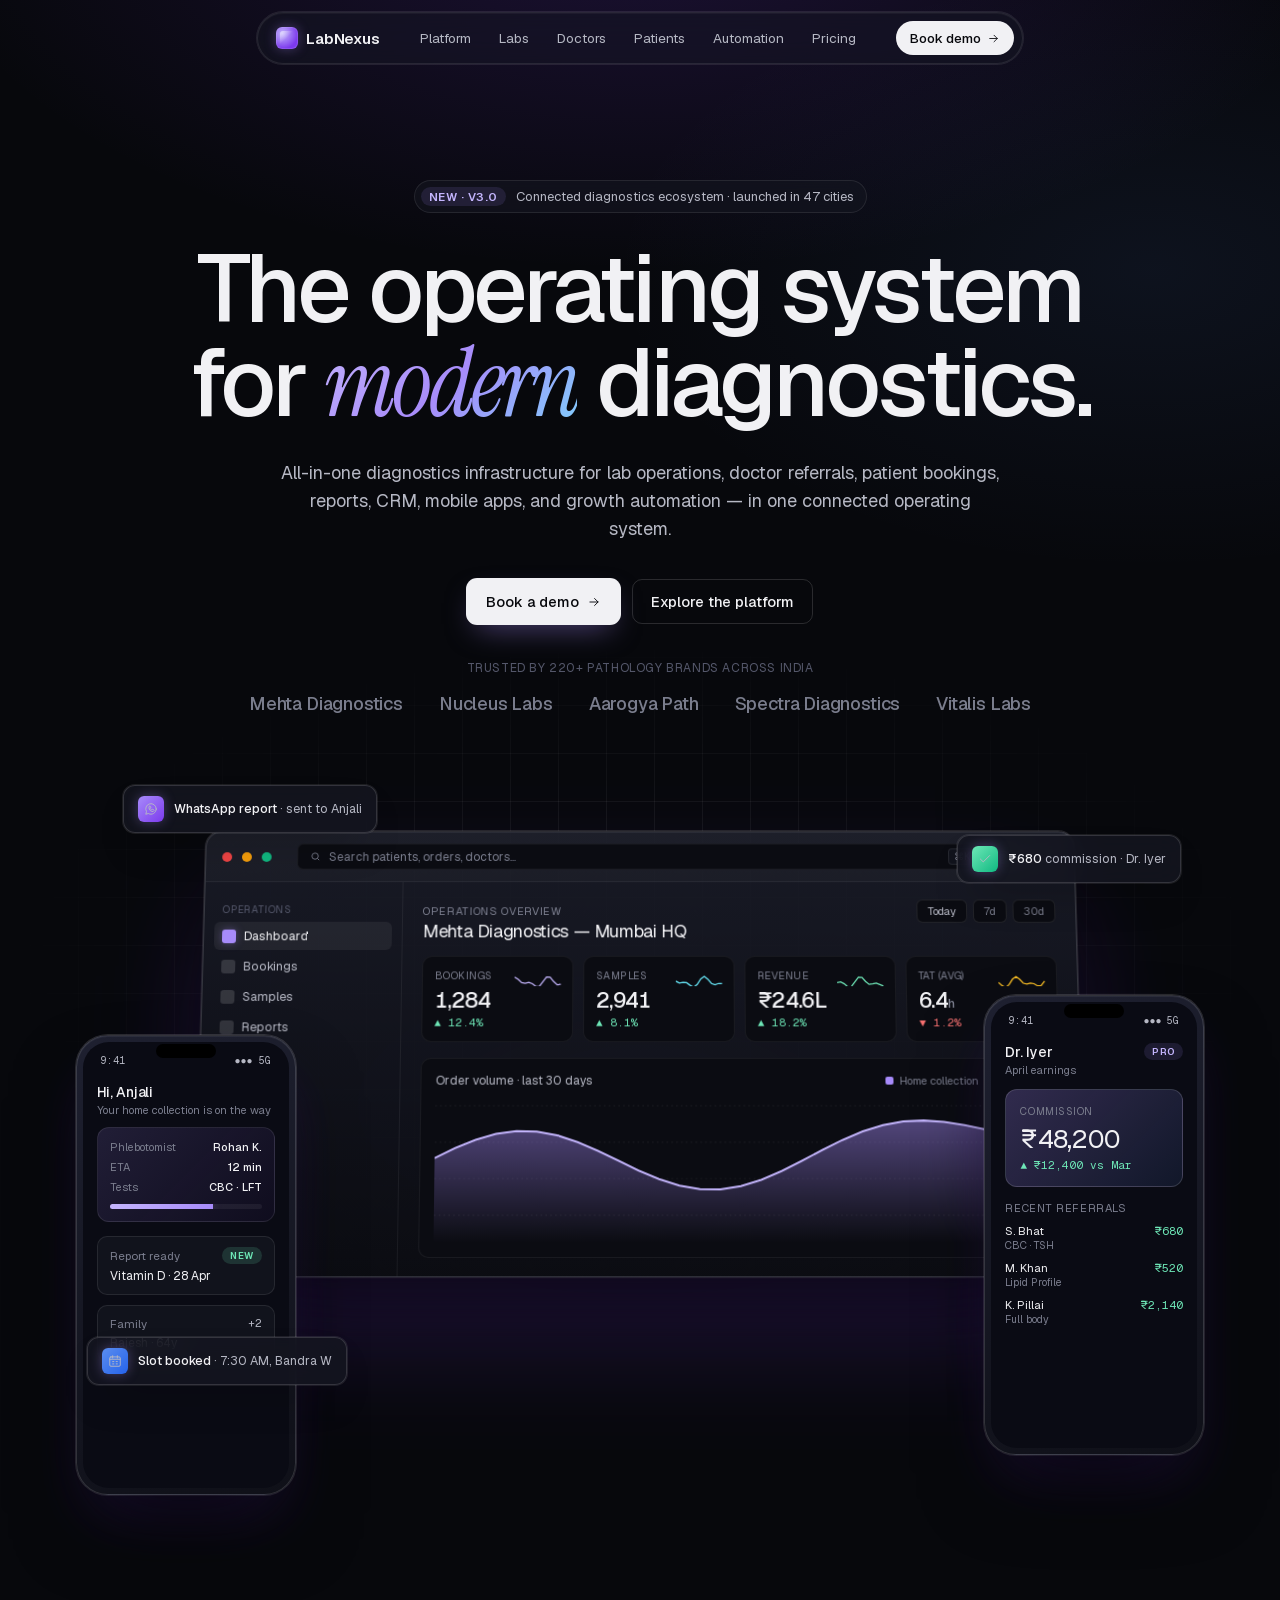
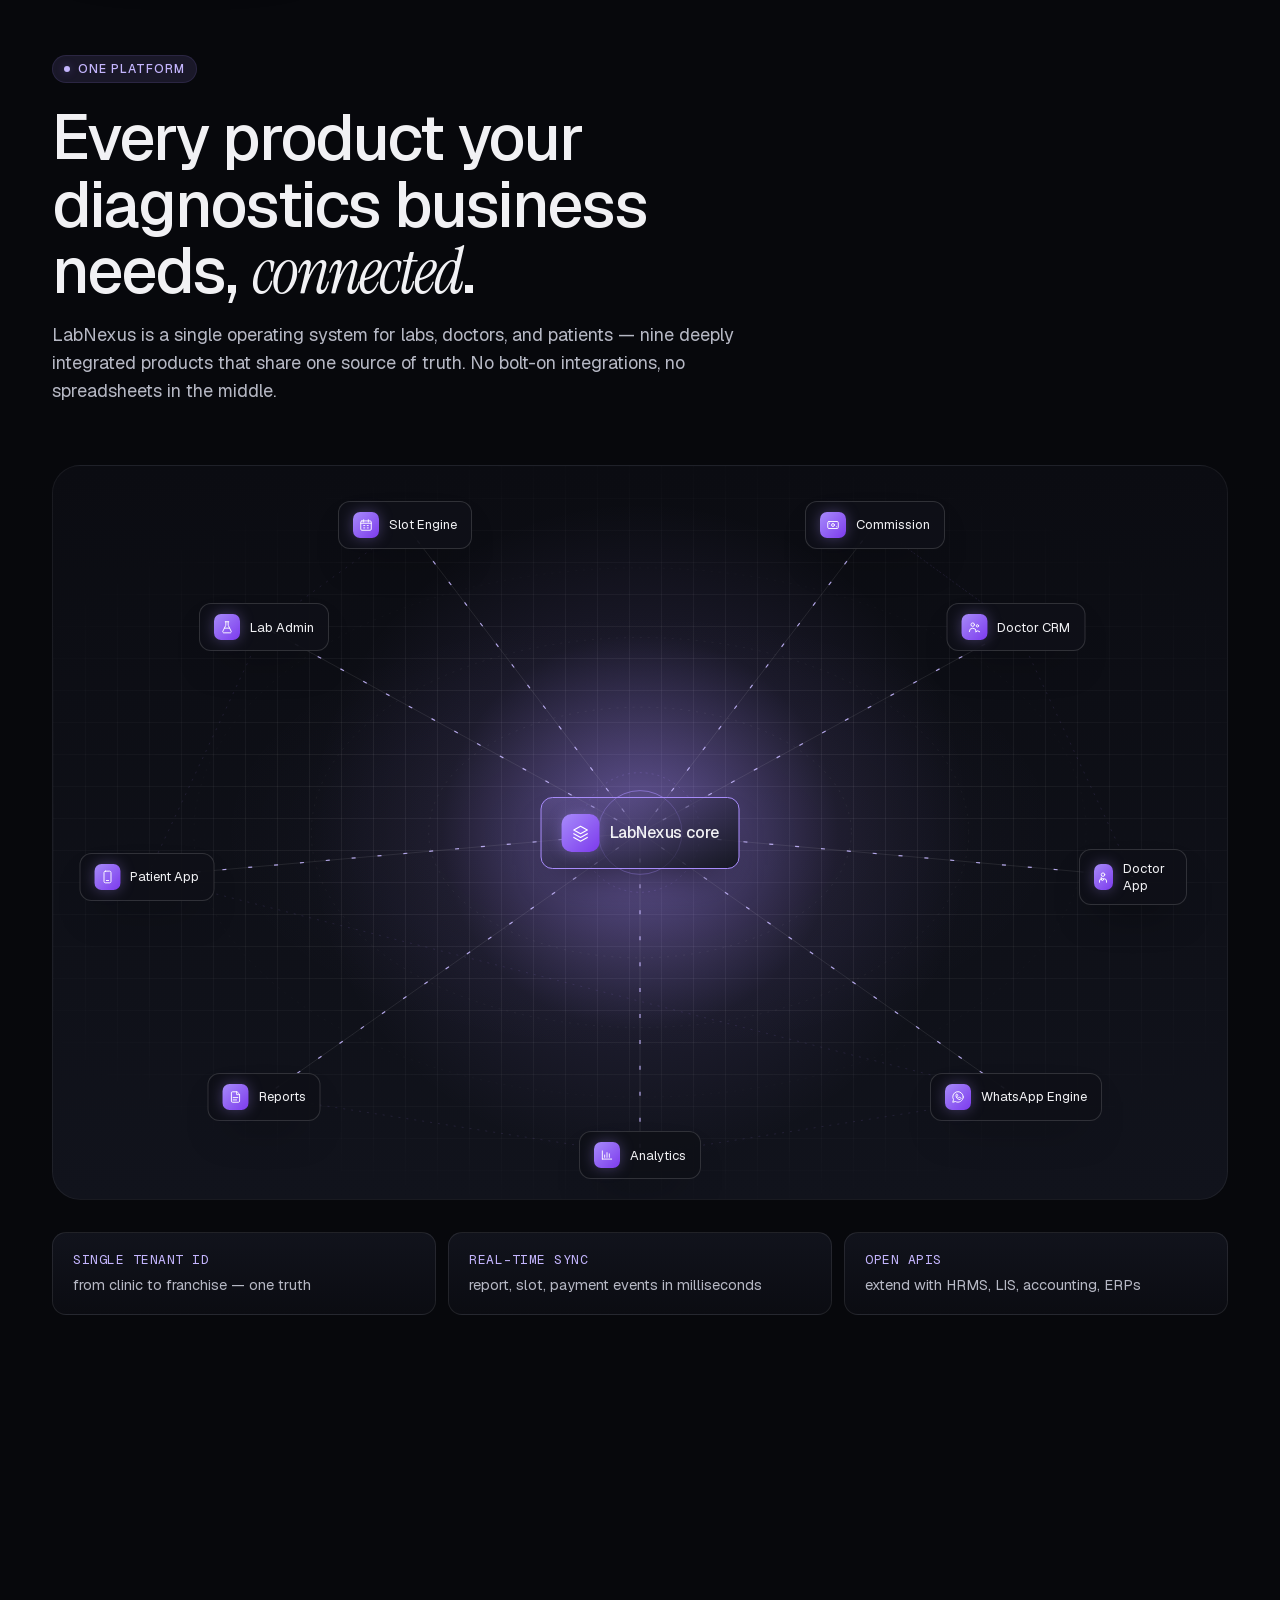
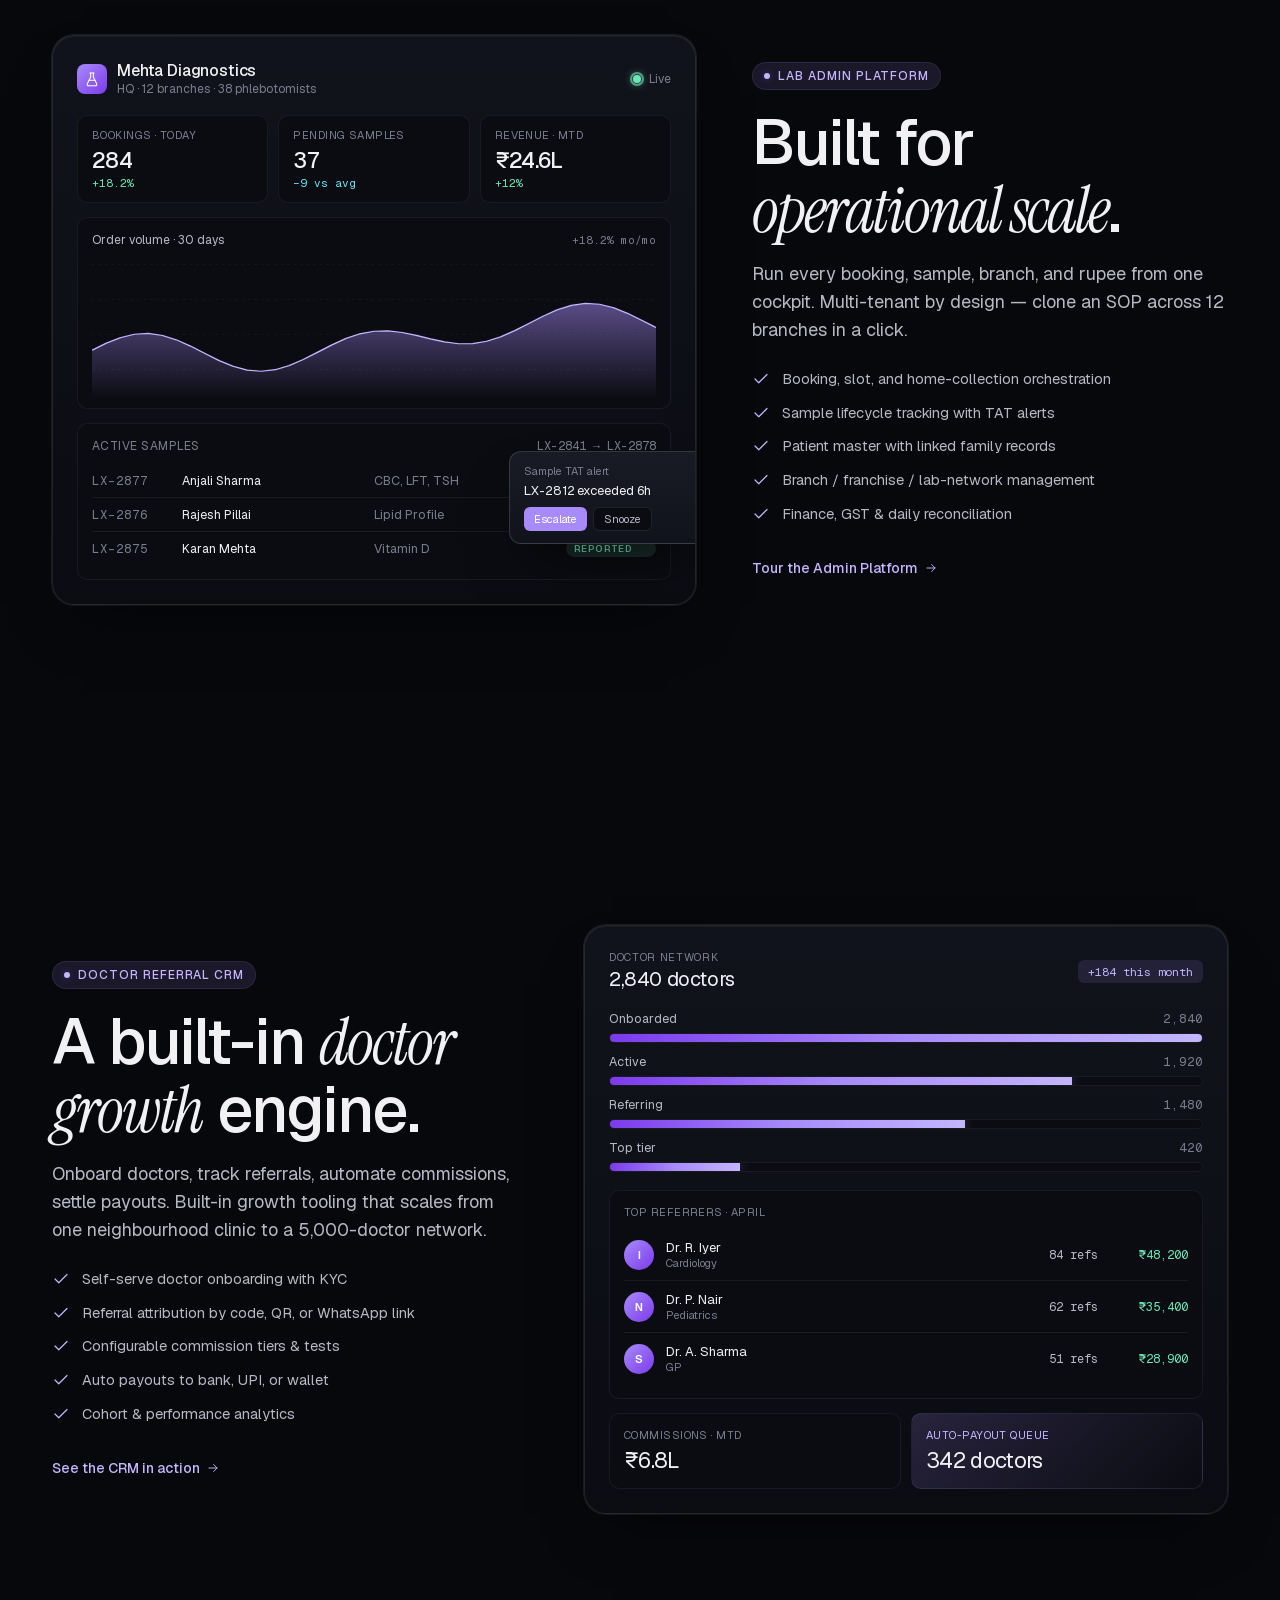
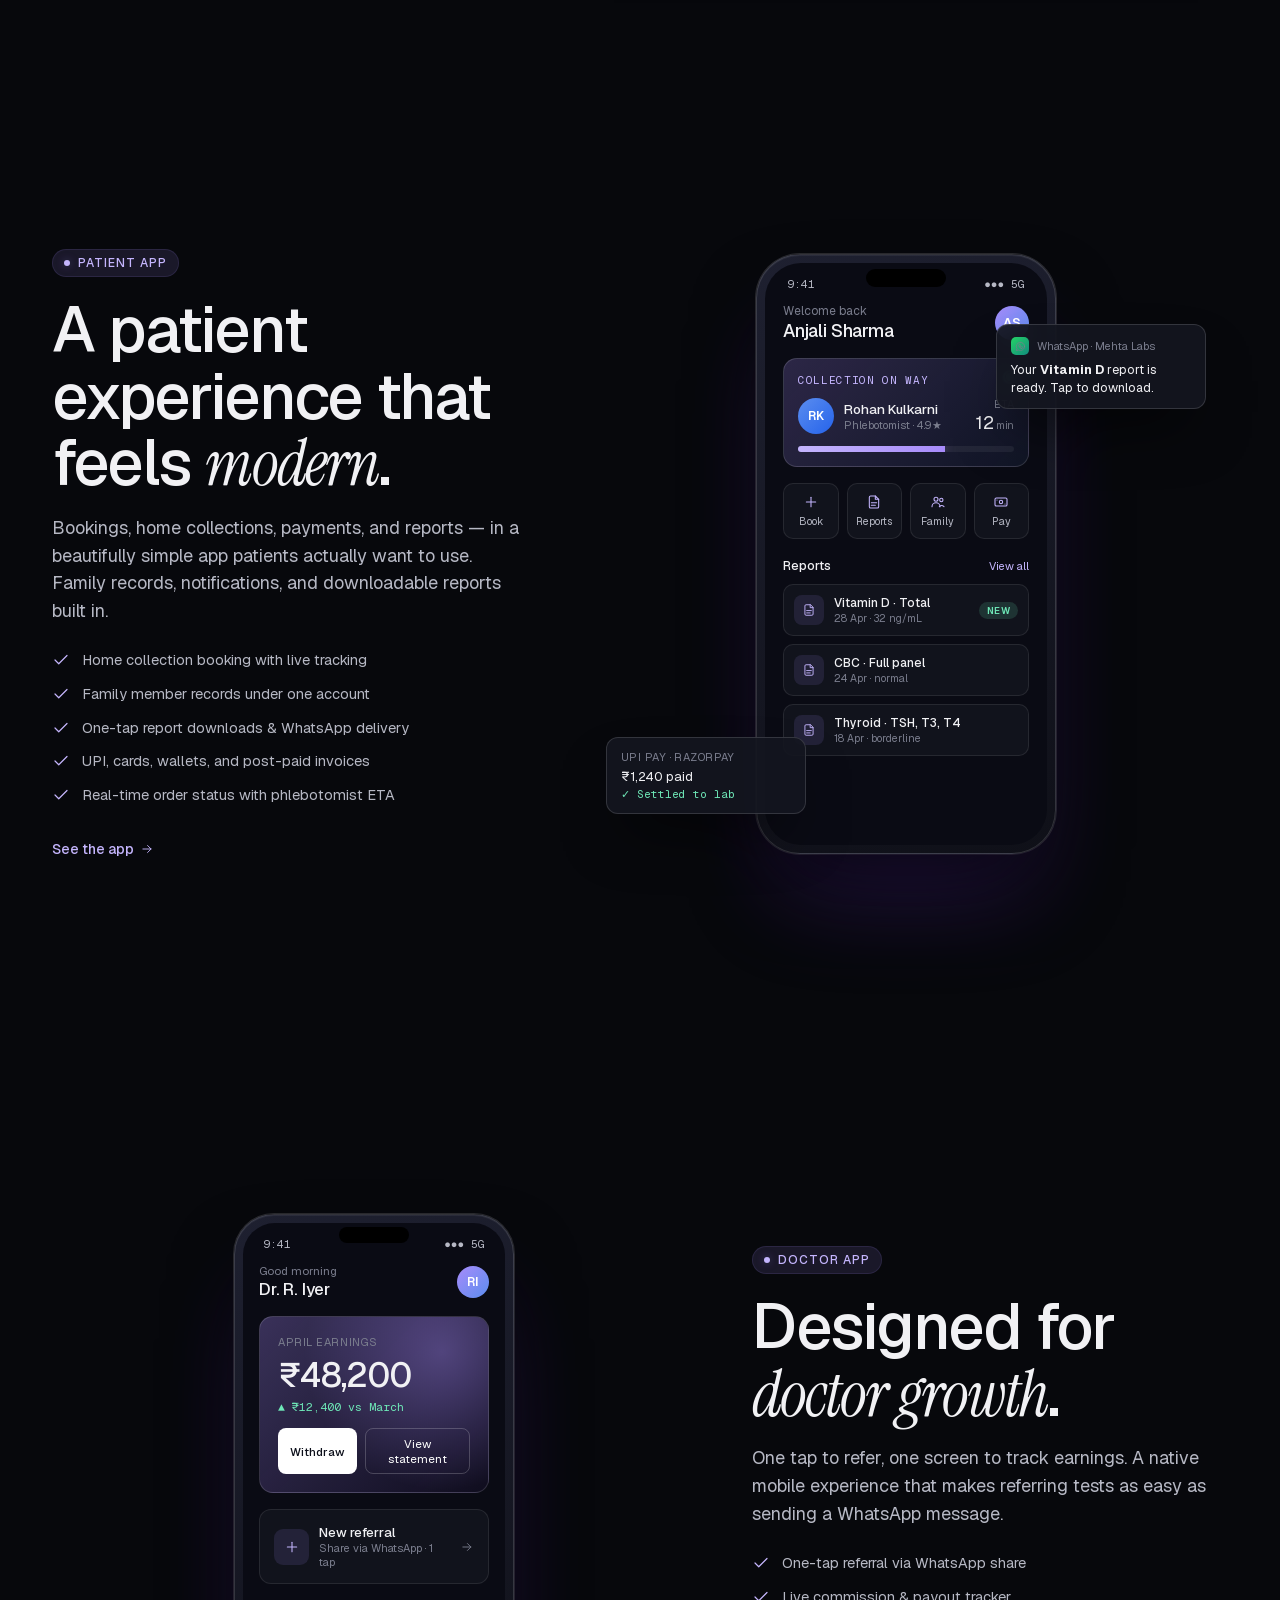
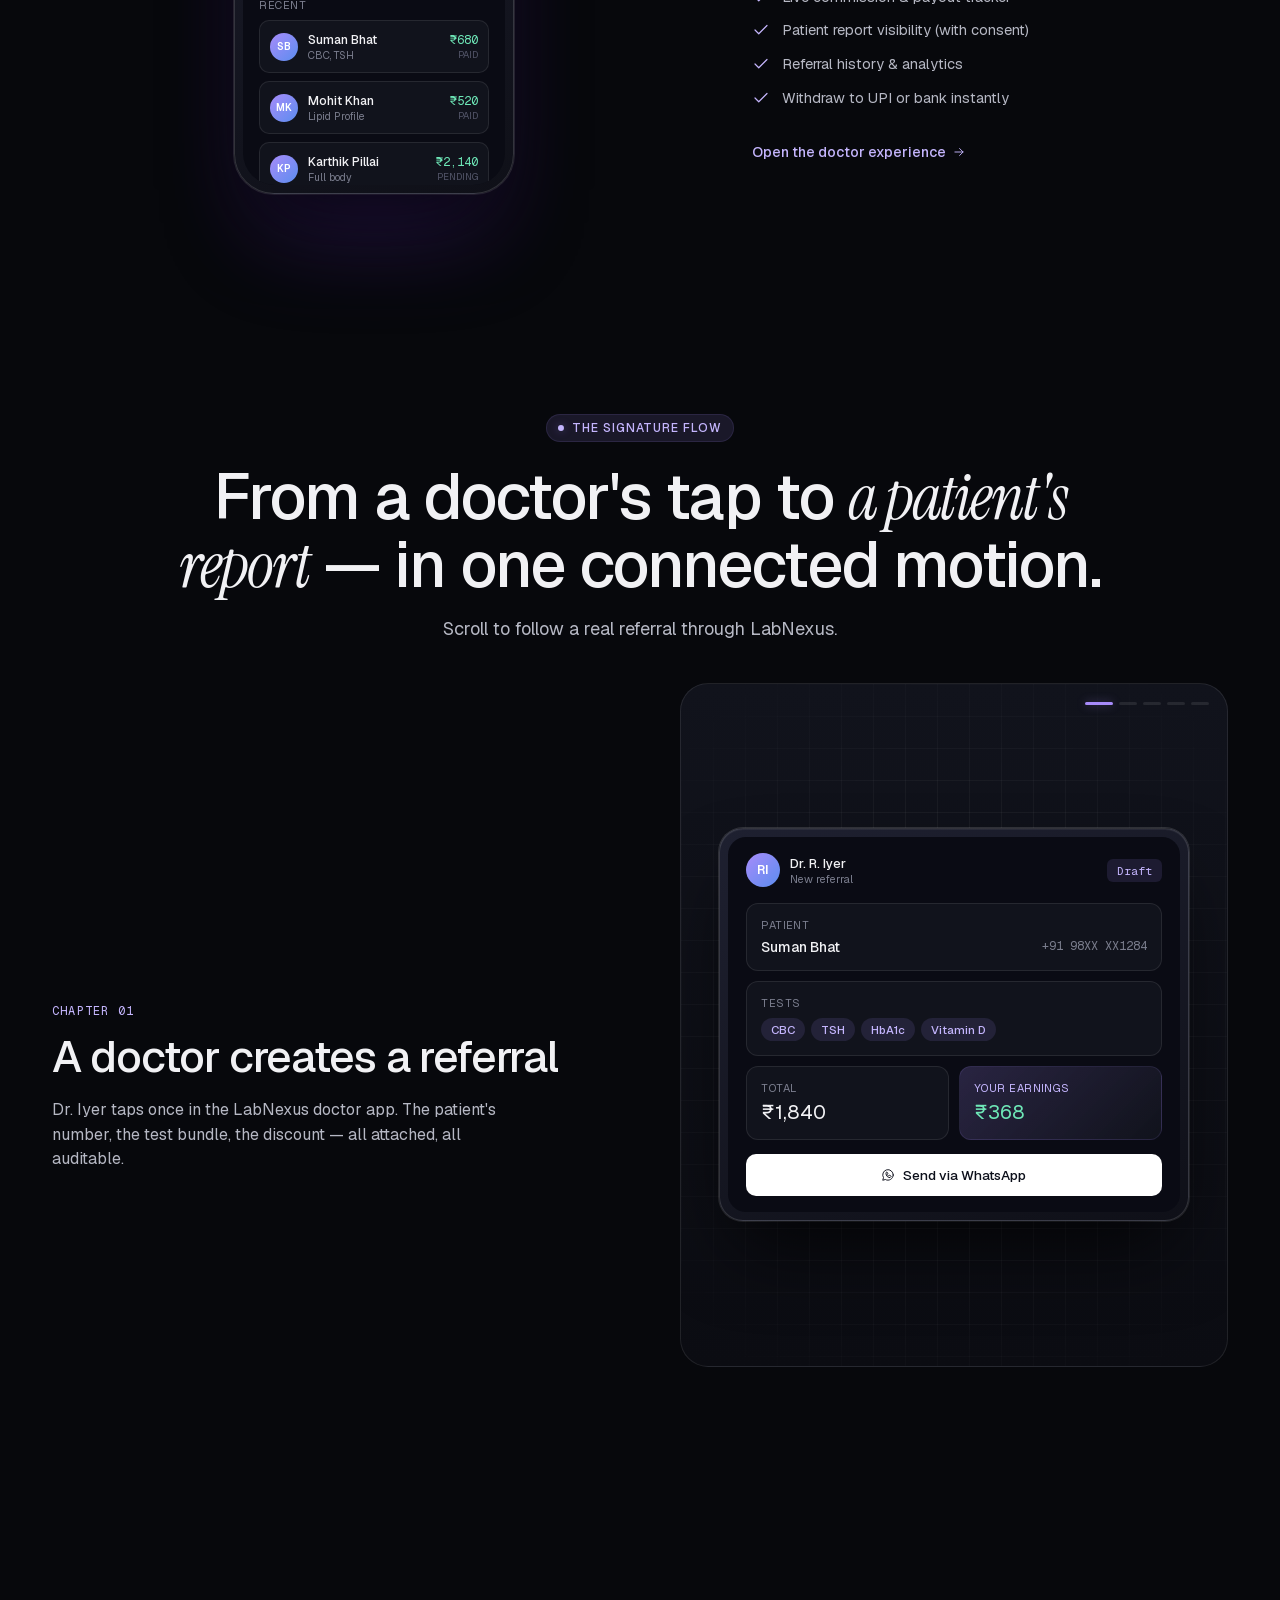
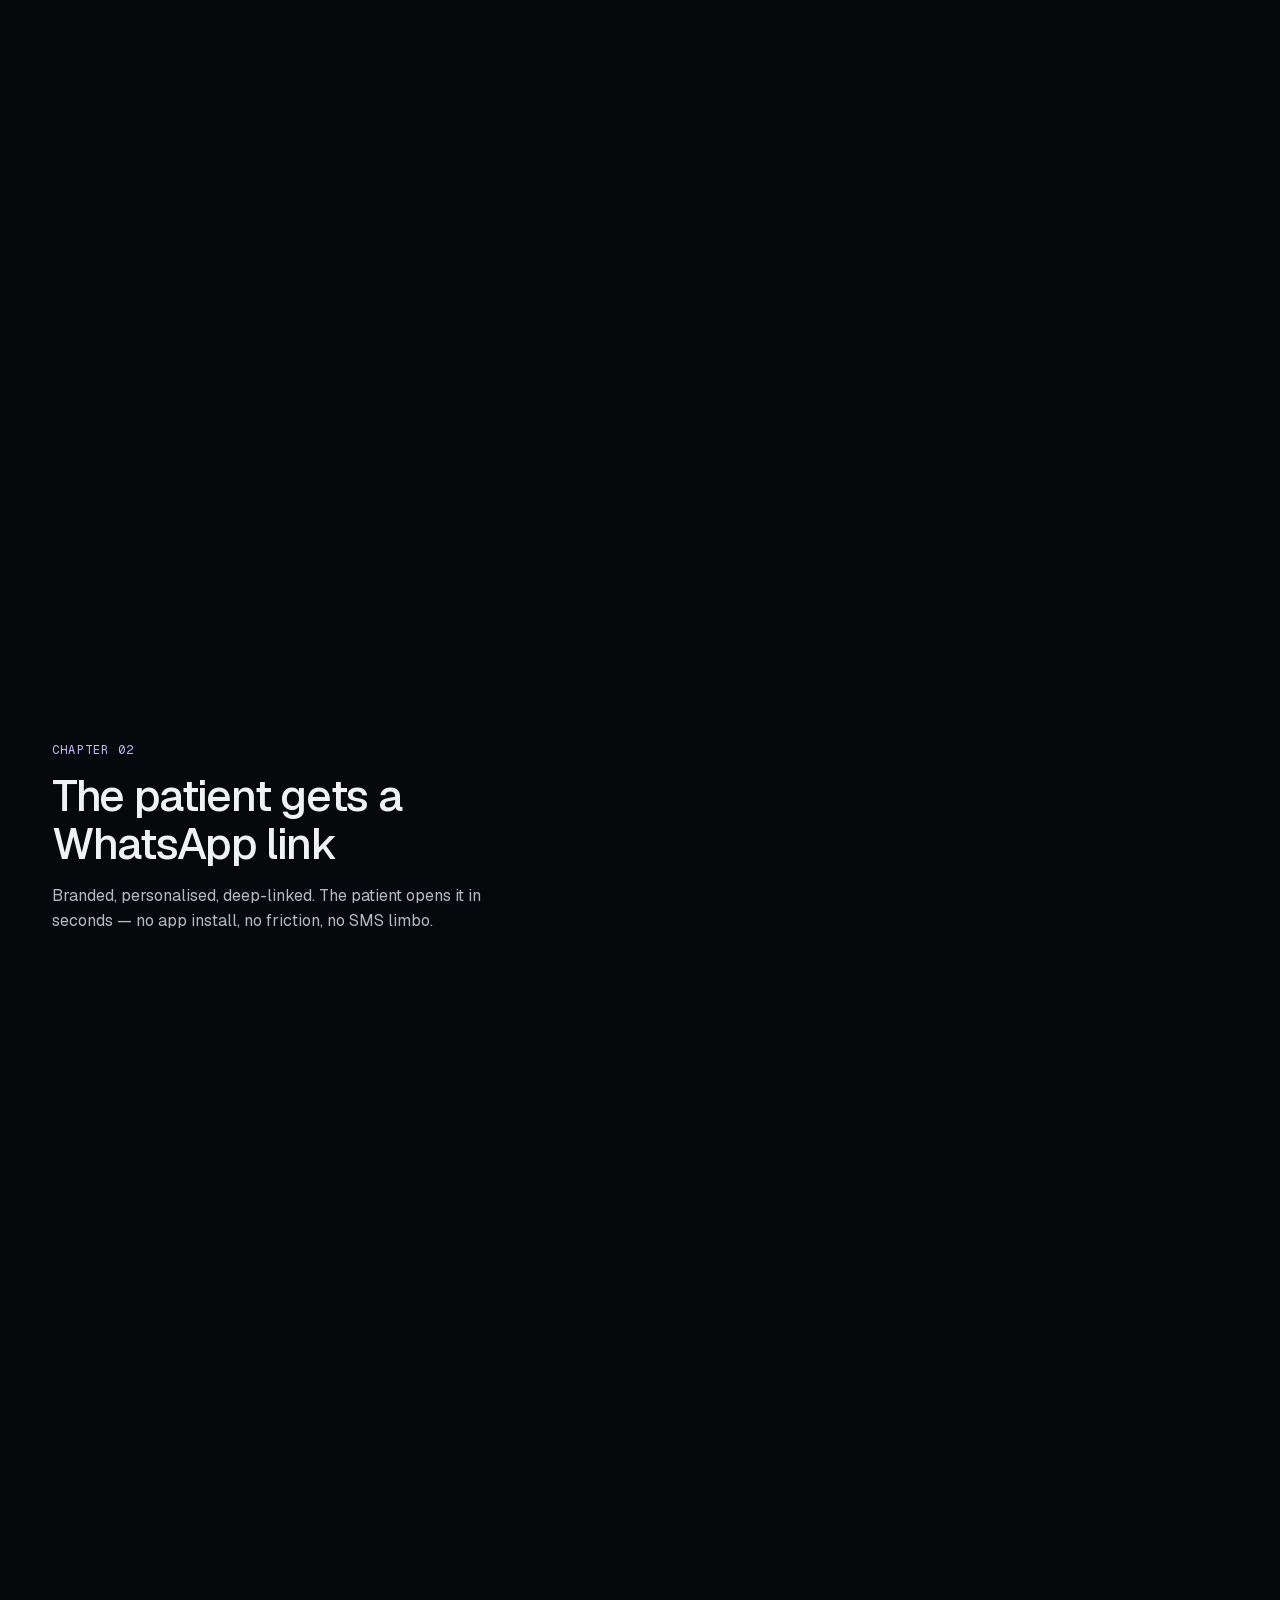
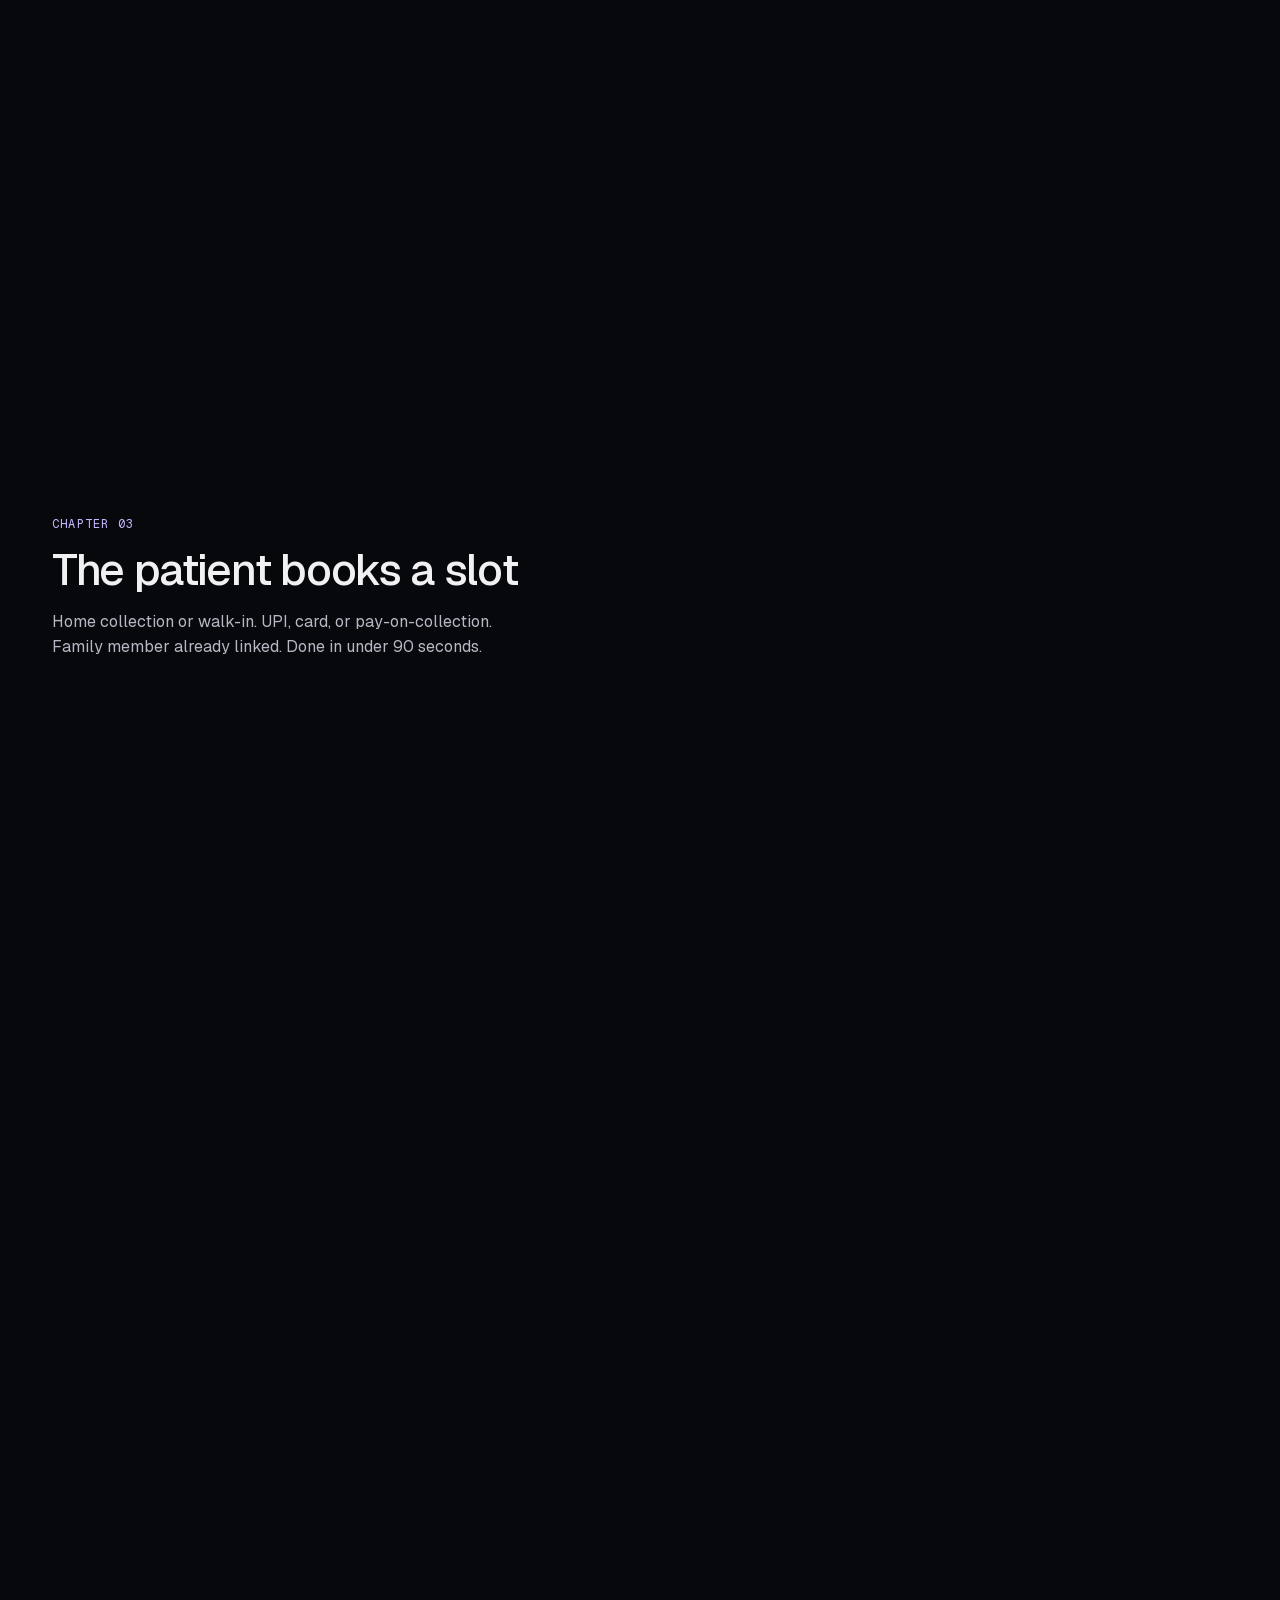
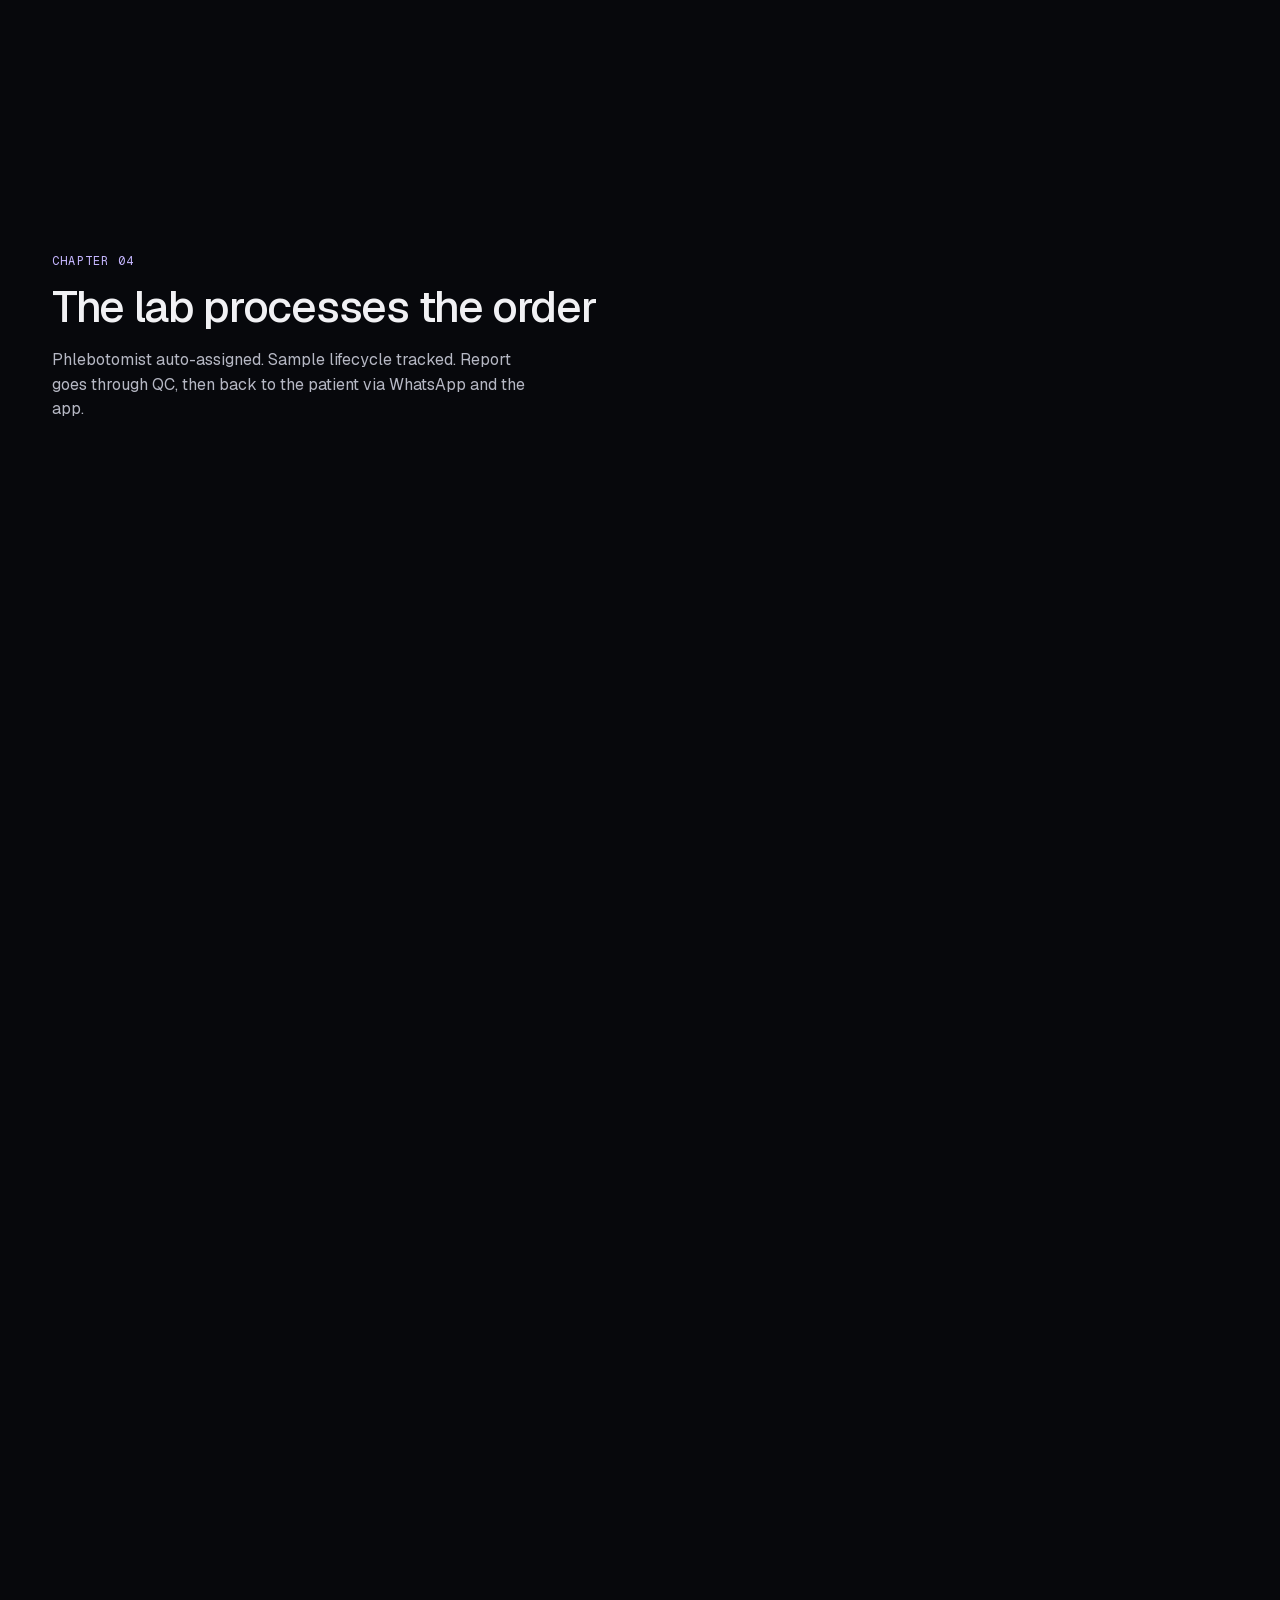
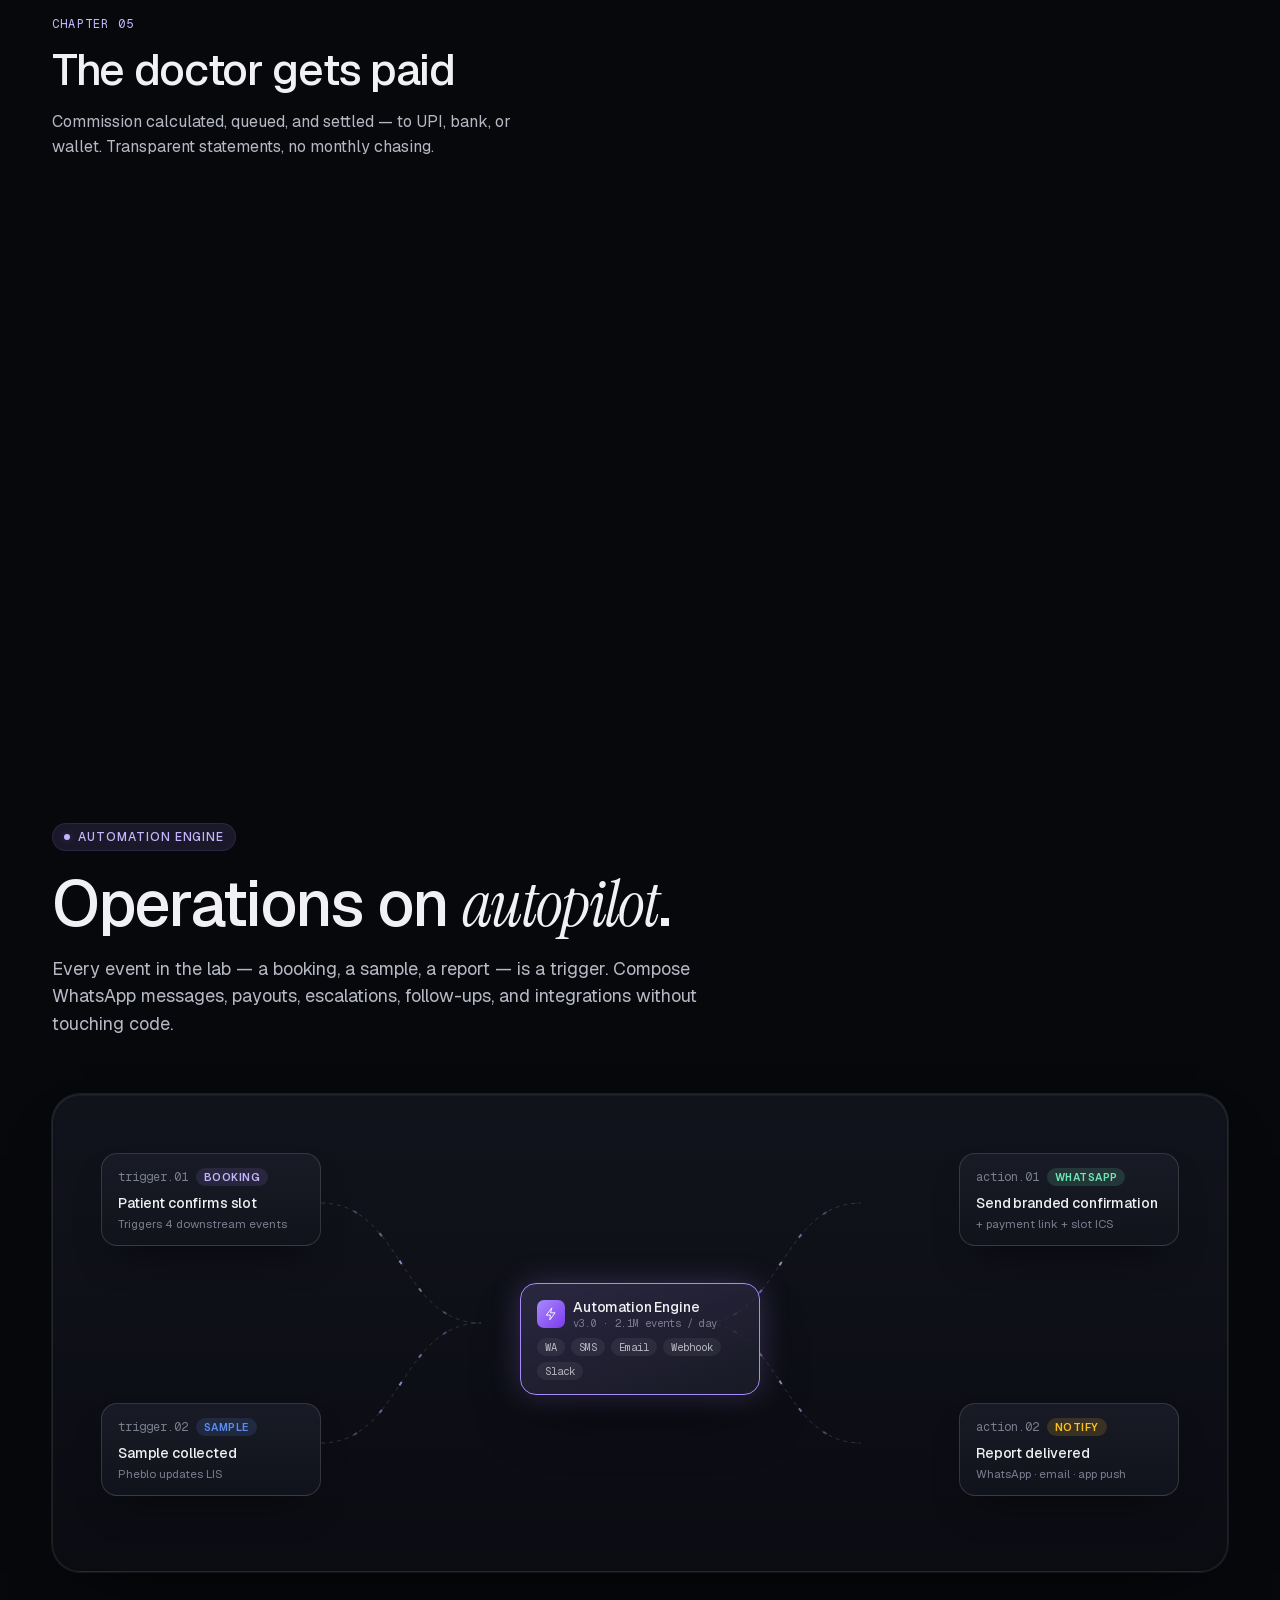
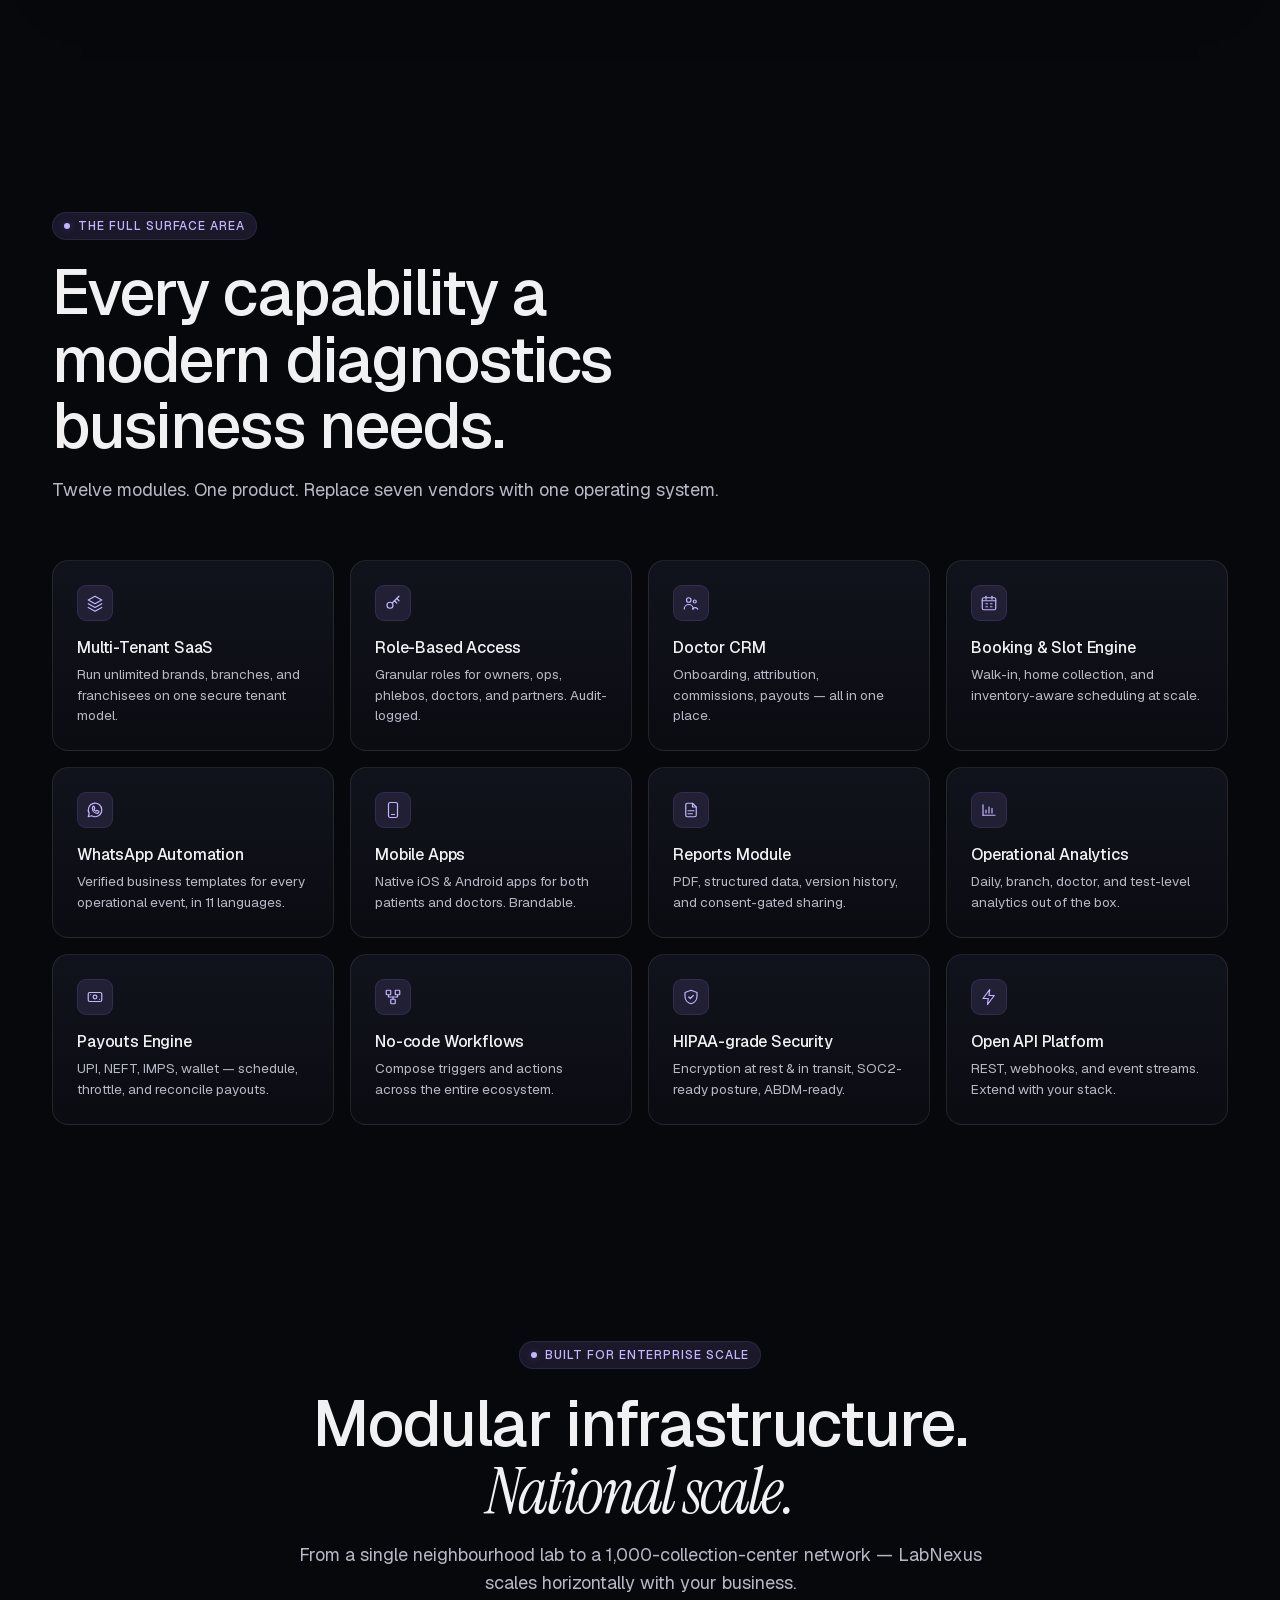
==== index.html @ bcc9eb0f "rename file" ====
<!DOCTYPE html>
<html>
<head>
  <meta charset="utf-8">
  <title>LabNexus — The Operating System for Modern Diagnostics</title>
  <style>
    * { margin: 0; padding: 0; box-sizing: border-box; }
    body { background: #07080c; display: flex; align-items: center; justify-content: center; min-height: 100vh; font-family: -apple-system, BlinkMacSystemFont, sans-serif; }
    #__bundler_loading { position: fixed; bottom: 20px; right: 20px; font: 13px/1.4 -apple-system, BlinkMacSystemFont, sans-serif; color: #666; background: #fff; padding: 8px 14px; border-radius: 8px; box-shadow: 0 1px 4px rgba(0,0,0,0.12); z-index: 10000; }
    #__bundler_thumbnail { position: fixed; inset: 0; width: 100%; height: 100%; display: flex; align-items: center; justify-content: center; background: #07080c; z-index: 9999; }
    #__bundler_thumbnail svg { width: 100%; height: 100%; object-fit: contain; }
    #__bundler_placeholder { color: #999; font-size: 14px; }
  </style>
  <noscript>
    <style>#__bundler_loading { display: none; }</style>
    <div style="position:fixed;bottom:12px;left:12px;font:13px/1.4 -apple-system,BlinkMacSystemFont,sans-serif;color:#999;background:rgba(255,255,255,0.9);padding:6px 12px;border-radius:6px;box-shadow:0 1px 4px rgba(0,0,0,0.08);z-index:10000;">
      This page requires JavaScript to display.
    </div>
  </noscript>
</head>
<body>
  <div id="__bundler_thumbnail">
    <svg viewBox="0 0 1200 800" xmlns="http://www.w3.org/2000/svg">
      <defs>
        <radialGradient id="g" cx="0.5" cy="0.5" r="0.5">
          <stop offset="0%" stop-color="#a78bfa" stop-opacity="0.45"></stop>
          <stop offset="100%" stop-color="#a78bfa" stop-opacity="0"></stop>
        </radialGradient>
        <linearGradient id="m" x1="0" x2="1" y1="0" y2="1">
          <stop offset="0%" stop-color="#c4b5fd"></stop>
          <stop offset="100%" stop-color="#7c3aed"></stop>
        </linearGradient>
      </defs>
      <rect width="1200" height="800" fill="#07080c"></rect>
      <circle cx="600" cy="400" r="320" fill="url(#g)"></circle>
      <g stroke="rgba(167,139,250,0.25)" stroke-width="1.5" fill="none">
        <line x1="600" y1="400" x2="320" y2="220"></line>
        <line x1="600" y1="400" x2="880" y2="220"></line>
        <line x1="600" y1="400" x2="240" y2="400"></line>
        <line x1="600" y1="400" x2="960" y2="400"></line>
        <line x1="600" y1="400" x2="320" y2="580"></line>
        <line x1="600" y1="400" x2="880" y2="580"></line>
      </g>
      <g fill="rgba(20,22,32,0.95)" stroke="rgba(255,255,255,0.14)">
        <circle cx="320" cy="220" r="22"></circle>
        <circle cx="880" cy="220" r="22"></circle>
        <circle cx="240" cy="400" r="22"></circle>
        <circle cx="960" cy="400" r="22"></circle>
        <circle cx="320" cy="580" r="22"></circle>
        <circle cx="880" cy="580" r="22"></circle>
      </g>
      <rect x="540" y="340" width="120" height="120" rx="24" fill="url(#m)"></rect>
      <text x="600" y="700" text-anchor="middle" font-family="ui-sans-serif, system-ui, sans-serif" font-size="42" font-weight="500" letter-spacing="-1.2" fill="#f1f1f4">LabNexus</text>
    </svg>
  </div>
  <div id="__bundler_loading">Unpacking...</div>

  <script>
    
document.addEventListener('DOMContentLoaded', async function() {
  const loading = document.getElementById('__bundler_loading');
  function setStatus(msg) { if (loading) loading.textContent = msg; }

  // Error sink persists across replaceWith since it's on window, not the DOM.
  window.addEventListener('error', function(e) {
    var p = document.body || document.documentElement;
    var d = document.getElementById('__bundler_err') || p.appendChild(document.createElement('div'));
    d.id = '__bundler_err';
    d.style.cssText = 'position:fixed;bottom:12px;left:12px;right:12px;font:12px/1.4 ui-monospace,monospace;background:#2a1215;color:#ff8a80;padding:10px 14px;border-radius:8px;border:1px solid #5c2b2e;z-index:99999;white-space:pre-wrap;max-height:40vh;overflow:auto';
    d.textContent = (d.textContent ? d.textContent + String.fromCharCode(10) : '') +
      '[bundle] ' + (e.message || e.type) +
      (e.filename ? ' (' + e.filename.slice(0, 60) + ':' + e.lineno + ')' : '');
  }, true);

  try {
    const manifestEl = document.querySelector('script[type="__bundler/manifest"]');
    const templateEl = document.querySelector('script[type="__bundler/template"]');
    if (!manifestEl || !templateEl) {
      setStatus('Error: missing bundle data');
      console.error('[bundler] Missing script tags — manifestEl:', !!manifestEl, 'templateEl:', !!templateEl);
      return;
    }

    const manifest = JSON.parse(manifestEl.textContent);
    let template = JSON.parse(templateEl.textContent);

    const uuids = Object.keys(manifest);
    setStatus('Unpacking ' + uuids.length + ' assets...');

    const blobUrls = {};
    await Promise.all(uuids.map(async (uuid) => {
      const entry = manifest[uuid];
      try {
        const binaryStr = atob(entry.data);
        const bytes = new Uint8Array(binaryStr.length);
        for (let i = 0; i < binaryStr.length; i++) bytes[i] = binaryStr.charCodeAt(i);

        let finalBytes = bytes;
        if (entry.compressed) {
          if (typeof DecompressionStream !== 'undefined') {
            const ds = new DecompressionStream('gzip');
            const writer = ds.writable.getWriter();
            const reader = ds.readable.getReader();
            writer.write(bytes);
            writer.close();
            const chunks = [];
            let totalLen = 0;
            while (true) {
              const { done, value } = await reader.read();
              if (done) break;
              chunks.push(value);
              totalLen += value.length;
            }
            finalBytes = new Uint8Array(totalLen);
            let offset = 0;
            for (const chunk of chunks) { finalBytes.set(chunk, offset); offset += chunk.length; }
          } else {
            console.warn('DecompressionStream not available, asset ' + uuid + ' may not render');
          }
        }

        blobUrls[uuid] = URL.createObjectURL(new Blob([finalBytes], { type: entry.mime }));
      } catch (err) {
        console.error('Failed to decode asset ' + uuid + ':', err);
        blobUrls[uuid] = URL.createObjectURL(new Blob([], { type: entry.mime }));
      }
    }));

    const extResEl = document.querySelector('script[type="__bundler/ext_resources"]');
    const extResources = extResEl ? JSON.parse(extResEl.textContent) : [];
    const resourceMap = {};
    for (const entry of extResources) {
      if (blobUrls[entry.uuid]) resourceMap[entry.id] = blobUrls[entry.uuid];
    }

    setStatus('Rendering...');
    for (const uuid of uuids) template = template.split(uuid).join(blobUrls[uuid]);

    // Strip integrity + crossorigin — blob URLs from a file:// document inherit
    // a null origin, so crossorigin forces a CORS fetch that SRI then rejects.
    // The manifest bytes are ours; SRI protects against CDN compromise, not this.
    template = template.replace(/\s+integrity="[^"]*"/gi, '').replace(/\s+crossorigin="[^"]*"/gi, '');

    const resourceScript = '<script>window.__resources = ' +
      JSON.stringify(resourceMap).split('</' + 'script>').join('<\\/' + 'script>') +
      ';</' + 'script>';
    // Inject after <head> so the DOCTYPE stays first; prepending the script
    // would push the parser into quirks mode. DOMParser always emits a <head>
    // (synthesizing one if the source HTML omitted it) but may carry
    // attributes through, so match the full opening tag. slice() rather than
    // replace() keeps us clear of $-pattern substitution in resourceScript.
    const headOpen = template.match(/<head[^>]*>/i);
    if (headOpen) {
      const i = headOpen.index + headOpen[0].length;
      template = template.slice(0, i) + resourceScript + template.slice(i);
    }

    // Parse the template and swap the root element. Scripts inserted via
    // DOMParser/replaceWith are inert per spec — re-create each with
    // createElement so they execute, awaiting onload for src scripts to
    // preserve ordering (React before ReactDOM before Babel before text/babel).
    const doc = new DOMParser().parseFromString(template, 'text/html');
    document.documentElement.replaceWith(doc.documentElement);
    const dead = Array.from(document.scripts);
    for (const old of dead) {
      const s = document.createElement('script');
      for (const a of old.attributes) s.setAttribute(a.name, a.value);
      s.textContent = old.textContent;
      // text/babel scripts with a src: fetch and inline. transformScriptTags
      // does XHR against the src, but blob:null/ from a file:// origin is
      // silently dropped. Inlining makes it a plain inline babel script,
      // which transformScriptTags handles unconditionally.
      if ((s.type === 'text/babel' || s.type === 'text/jsx') && s.src) {
        const r = await fetch(s.src);
        s.textContent = await r.text();
        s.removeAttribute('src');
      }
      const p = s.src ? new Promise(function(r) { s.onload = s.onerror = r; }) : null;
      old.replaceWith(s);
      if (p) await p;
    }
    // Babel standalone auto-transforms type=text/babel on DOMContentLoaded,
    // which fired before we swapped the document. Trigger manually if present.
    if (window.Babel && typeof window.Babel.transformScriptTags === 'function') {
      window.Babel.transformScriptTags();
    }
  } catch (err) {
    setStatus('Error unpacking: ' + err.message);
    console.error('Bundle unpack error:', err);
  }
});

  </script>

  <script type="__bundler/manifest">
{"08fcd74a-6c00-4148-8f50-34c4d1590566":{"mime":"text/javascript","compressed":true,"data":"H4sIAAAAAAAAE+y9eXvbRpYv/L8/RcW3Y5I2BcXO9CxSKxlFlrs18XYlOZm+bl+pSBRJRCDARoGS2Ym/+33OUisKlOw4PT3vO36e7ohAodZTp06d5Xd2Hz68Jx6Kfy+Lqaq0EqdKTlt40sAfWa6uVVmvlqpqs5/[base64]/gLfR5VlQqH4hvTV1D/n4k9lydVIyqNL3ASulFJpe5+JZ/DN8OuIrBO6+HUBv3WxwI/uOXX4RW5cwW4wIZLqI4ED9/GI32730YwoSMhTcBtpM/i8FaK6Hbppi2g/1794S4lg1RwQ+q0VD6QAwe/2v2dfaY3u/[base64]/er0/PB5/2cwx7KMv3p2evjH7c3NGjlPtXd2fnpydH7x4tXT4/6PaSkvlnWuOv09ffXs5Pnx6ZYeNzUsVpP48oeTp7d8eQ0rGn959Orl+fF/bhnstK5a9b4z1mevTn88PH16cXr8bMtE1c2NbPKLRs06c/Xm7DWwii0TtdYrYDK9Xz4/OdvSb/P5RVnoTu9fHL941f/pUi3r+Ivnh//nz/1flPJvm/iLV8+enR2dHh+/7P+sns30tFGqct++OPzzd8cXJ+fHp4fnr04vzv784rtXz93HRasa2daNKf7s8M1/JkoP/v3fTckBFLWcZa7aE37xrBou5Wai8PekVMRlhShmInyBfLFal8jPDJsNCnzh8WJTjRCNatdNhV/u46MP9/A/0G/3fVs34qBn2A8ehA29TRZ7B/0Ky6Wm5d3+PTu+ziiwFwH774wjKBwMKBooPt2Fc1uIh+J7pVZatI2cXtHZp8R03TSqgkNRr2Q7Xagmw7K7Pnc/okJPbRk4L7A5rhoq//eialVTydI+gJGJn6mGermqK1W1H/jtLv6XW9/D/kJ39+/a3wl0ZKDhdJgV83UjkaT0eroQUotFfSPKupoLWYn1Kpetogr1ol6XuaD9mItZ3cASFK2olMrhEOof/HfQ4BG2ZkffNrLSBbQcjSD++HDa/u+1Wiv7ZTDwMU3lrnjDJ1KjVk2dr6dKTNRCXhd1A8O/xDGr/A0OSF+CUFOquZxuQNJQGVGUxo4W1fw5vtoTM1lqRU3kRX4GNaxLRW+pKi7zUfNf31SGVKjsefwSRDb8wiy9uFnUZgXqm0rIauNeQlnZCtnwSnFV5UZMFBz4IAW0zXraqrx/jV5hu78pbdomn6rJes7tPmvkEtf2g+GF/PHx+7aRZ62cXpkiZmNaLqhVXGqo4U+z583O760RSxsewDuePkr3M+u2KA5cf8LWXft36wH1ASYL6BlLiWK5IpmI9mhRAW9WuZhsAopqFIj1QFT3tvV+rsxqU+1mSm/5Bgsf5rmq8vUyGK8bKiyc5koHAxzBYZ4DD1EwZtHWKzHDMd8s4FIBL2hkQOtEp9eyLGBP5fe4UmDx6ZkbeXNLzT466JlkO7nQp6cKdn2rSGZWbkLNDO7olZoWs2IaTf29e95A4ZU4uOMs7/ujgS+TfYcXwxGcgIOBI4fw5PKp1R1Qu2Lnc/4zG1VVcAKfTeuVOnx9AqsOfA4X9vj9SjUFTk0pjhoF83l8DUv5J1nlpRKHr0+yoJojOV0ovh7YqoIS5/Y4OG/kFKjBb/FlLa4q4HuT9VyPxWRtTp2VamZ1s5QVXEGVbotqHg6AePWfCqDecBD4Wot1pVv460Je10UOd+dnsizhFiRmSrbrBi/Az4qJami2dbuezTJxUrVAMnjmUFNED2JaN0os1XKiGryaLeG3krooNyIHYhGazhHoK9ZYaL1WGpp5evyDmKyLMtdZOAykstTMnOMBc7Mopgvq5FCPTAOKqVrc1M1VFnDgM7zwnTBn15bvp0WWvZ7n48433km/1/ei+xWePXvdR/bk8DoX9TzrPVDSL/ZvqakrdKQe+7tvshFTWZpruNKw+O2izjW8keI7OVGlWJXreVFl+AV9dlKJ16evnoohyFGVWMnplZwrLW6KdlGvWyGnU6WxUiIrcwrrEV/x24XawJkvSjVrQXCzD4pKt0rmuOKWV9/IphriXmnj49GxIxDqhkAkFyVuF9nM17BndVaqat4uxvAEqAXUD4dNIzdDLPmNeCy+pY92xGOxJ74ajcXFldqIA/F4n/76A76nH48e+UxQYK1vsdSOePzObxifvtu3ZS1PFGLVFFX7o2yqopoPBzC+wVjQCKmfo+hcvUf/s1OimqZuPm5Ontx9Up54s/IkmpYnbl6e8MQ84Z+9U/MkPTdP7jI5ONK7zI4/PUEVJSgoowqMrMiaqelCVnNUMIEyqqznxXQsNvVaLFGHeSOrFsgZVFHmO7pfoIBal+rHol3gkflUXWc3NzfZTxro+kaVZRYszlZB8iO4xL5XnxFe7igGDUfBuU5f4/15MAqJZylbOOAHX+qBWymmGPgPaGamsh2+xTrejQJ5RemyqNqdvNBwCuxU6j2o1ypFauMdwxR2tZypHVBJVfOdaa2aaSyyQEswv8+oQ9z0Uq48bWXRqqXfeRY7zrBaems7N8LT50g2arYu98TpS+/WkSu4IWpRV0QKq0bNivemN2FPsnWlF8WsHQ6Y0vbEQDzieaNGflTI/CropCyh/roatAL1qatGyRx5aCZXq3IzYg013n2mEsoULTcMvLpR8kqLk+N/2xOLtl3pvd3dedEu1pNsWi93Z6xi38XZ3aVzeffx1//8+CtXx12XpKp36CYK/d4p6/mchRP494wnHfR5bQ0XKup/BkfJkPfDW9x078Zmf4yjuRtFNxdY57zIYSLPWtkquqE+q5s31bJeV63K7XWNL1zxAfGyrlfD1XpSFtMTkIuqqRrj6aaal57U7e/DC3u7RAVQ+HHmvfQ3m726vqQ9G1Ty4IEY+g8y0K+UcoNlf/klKJxV2C0Qm+mcLqV2+wyauiGy+h7PorDdR+J+dl888gYY7Ok7TuVb18K77u7pyPJ06Nw/[base64]/QSfwVBz+hLAuEZdgn1JFRMeUqTo4WaXmlxs1AtqPzqBtcSuSEOUxetr90ptF1jq2VZyUYujZoF5vhDtLlQbVSYHzfKnrBwEXL1MBf/eVLXpZLVB3HerBUQOLc4ptuEqKGnN4VWXheausXrsX0yK5wiaJeVZi+onj1PLxB2tKOCtfc/IT6M78Vz96xupkq7lcjYosnarwp5uyiq6/pK5TDFFVB/ofmKCARoqpqqppVF1W5oS90olI8fPqzq9uFDoEkpnr56QbpISQyZPzU1/BnkF7mxc4s7FtcRGwbxBpql+nW9BLpXK7C4gSKhZdWf7Y9Z8YHmfbGQmgQnUOqsW3GpUdCADXgjiQPgHsnjjuGc3BRliWVoNsQlTZLdFESll5ZFYHkqa+q5tH36sShL/gCty+7N04IVp5dxLz6WSmmaaCUbRdfTDsl/awjpA44d7+JHOAlCzlrVhBuHiKS7cb4lceiDx2MEnBZWGytLuII7qmUWRd03OoykCpQoX1XIIpBcrTK4ZwuM7UhS56noP3wHM1f9YNS7Z07VqpS4a8rSDBAJLBOH5Y3caBSXkG7rxicyUFCskRKpuE/3vE4taHjCs0FqUSzhu0mpuoSpGkWnl5ivZSOrVvHCB3UgLcJGXi5VDg4M5cas5VjwFUE85HswLFTYAyIEXkMcGF27cbcyn4FZqMscFIvrTj9/E9Il49kHpNBStQpnWbxU79tofv970jqTGY5qK7H7w/902m+85rYQ/5kCPxih1xOt2oj6kU3imaHeF7rV9lpwAXeUoprTChXaVGaGz5+yvR3qX6oGr7cgMbRqvgnENHktixK1gG2NR4CpjwWjAlQ7qKUryPC2BprOxPmrp6/2QKNaayWCLoHYZS865hLzUOTrhiheYYf+vmS9kk1byNKjan7Cp1lbw47GfuUkCf5dqP7lb0DqZ8wit5G5Px2fTuWGGQ/8+5w1mLF0fiBe4Rpk9Nu+VstVu6FX7k5HbfIHs0apv6mhV3C0H4vE36GzEAryC1WuQHMNwjDMG04+kT1S5cy/qfjisZ0mK30MgfY1Xl/B9WTMC9mYSUF+jmXg4gj/3XfP+SO8tOFfqAs4CZpH6YmIQDRqpscoBcO5wrMmRV7MZooMqzRJJfQgu+cagg/FgT+RTutQwPIWf1N8oZnJddmaUaBMhY5xSpairhQ4ZejYRGc0XZ6FzrZsKjqwVf7yS/KGYdXNdmo9vUGhQ0ustaXa1d3GH2PpwMoD9CmX+khpwJm1P5ck8LnlgNt7aHX6vkQOHW3WldCbarpo6qpe63Iz5g6yBh7aVWANW6OyaqIE+x6Itp7jdTATOKFTWZnjBS479YoUXFSbZYt0ceEZUu/VdN2aW49hd9BL00lUDEyp7Xv2zgFnce4PnFwJPSZpT7rcr21sLw0TxfcQYe45q7oA9lxRhdCX2RrNZUM4D4MZGmXipFOPVRSsV3hmWppz29tqulHBCt0JOcoIDmmwuODCapzRiXJ7nuqbNfWSNtxDe/qjTsSOHpbMGyCSVKOmqrhWr5E9wVafqFndBL4w0TVrjLcmJEH0zgx6DK8MS7O3NtDtTJQhH+BY7FUJnfVWKzyGf3GH523nce0NsuWNxP+Ml0x1l1Pc+Bm40/wjznJt6NI/x31dQqxpgAMlzesslftOCOlT2HeDYzexYLa+SPsdd8sEjsTRa/SfcGd8u2jqG1z8Y9Ty2aN9mGXZaE+08ooUG3wW1TOenGvZFGSObmujfwJlFGnYnIoWBUhiatvryZww0TlvskjCYbflPmEmkk/Co+Uz6Wo+WVPD3fh8Wppfr6PxtYy/Uj/zSdqZhx+5PZncWDMJJ8WdNmjPDvXUFcEmjbdliiA9TQrTpEeFHT1ISIhP1apRoPfOQcTX5mCAv62zOt4AQdeOkm4xNQ4b8EsRk9dFNeWpB1ESqZjc2eFWx00ArSxB1hw0Cld3XrNf/bK+preivoYwC2LlVB/4GTaVmFhRG3xIWAV/o5yKfa7aFkM0YBtI2OjoZjnQLAI5Jz4n6qPlx84ADvrAciVPQ/t2YH8Mxp4JYCmvlNBweMPmATUxnMogME6bAuUSjUTHF1TRqL+ulUZpl40AAZmSch7qWjUoCoE/DASNlGB+ywbvxlYf7OsT3oYX/jHYdCjigs5rDGYBBgmWPyvv0BjEUCtFfbmzYe/rJ1//8ygbvCNGuX/Pm0pYC0NSRV2xbTKgaBIzyXRRVLPaHQN88aJaXrNhZJjYLWPhV+JMR3PV7iW97MxFcjj4UuOZAtvWLTw6kpSyqMR/yGt5hmsXEnkmvtQD6u/br97xH4/fOWuLcFp6G3bjOxjwf0f7waRZH4lZhXfxoorI0Q0BLWvBu2wh9aubyk4U1THyR923IFx2HLX2lh6/u9XFwa7J0/VyuYGJDq9Z+NitlzhI8byADx3V1bWqClVNA+9dEKLM/VEvZFnWN0L9dS3Lot2IKRiLcA710Ru7ub1uvl436r//[base64]//[base64]/WzzD9oUdSUZZH7Mx2DvSRXom22XiiAjg/0LDMp/yVk2K6XgjQ+Slo6cRQJTzgnDNJvyjR267zkjyZ4U2U3MbXK4HKx8lGzGqQBwoKuXJbAi+x6BQ4xqIDuM3KdqBNfQu5WqkK5HqoVq/BxUflvl6g4RhhWlrnTDyUoBAG4WAsrtTGBlHBFVu2bVNM1qAEODo7s449Y08kGAvVTrMRcjK8YFOtbVPgRcvUho6IYLtCt0/zPe18n6OOw3HfoCYV2EHGNZkKgc8taw0+9ssl71DtaUhJt4fMz1UHeoRLovhLa/ayc+gzY5423q2X8Xa9zMR34Jhdbcz8YssgLUlTHXGmV7NLNLO7jfa6KZZ4NLy7NPpp/[base64]/iyQ43QS9wBoJWjLhRMukU1H7NcD6OYwCqTHxierXM0caJTp6lVfIc9jqnXbYYx1NQoo1ubKFABURV4JF+Ket2u1q2pzxh2b8jTDY+EIRHk2B1Fr+HQfooqP9rTbPwgnYmzX/E64H5ZGE0a1gk9hNJ7yEmEbBvDPopqtW55YojXQBOWG1a8l6VWemx843BAPBLaEW4InmGAwC/cJp4q3daNHxJ5g5MFn7nJNAwzXslf5WXtnROOp+3HsQZIC9+rzbYjwr8i9519/ulErqSDc9omZLyBGIqCFLIVnAh107IQIr7UGepHSDVJy7Jc6xZNH7i78sQWMv9Zmw0E8wqum5F45KsQzLHZexQTfYJIOmxrNDmzzVzTlmqbeg1q7EVdtxTBukQ70OiWQ3iu2h8bWGRUqQzrdauac7xnFVVl/rzBEoF5njynnZfxgbCf+t7HXuS597Tj3hh84d13UEHCXeVmbLdiJ2f3wspgLH0Z6cWviAIPxLf+2MC9eQgOw0HJR+L+6L7Y8wvuG9kNQpZBUgPbHcn8RP+NghAFwKvYhdhG3033WVMvKTYuXocj0i/gOuCtNrx0tYkxD/ibge3Ry7pV5qCE3Wj6YcKlDDOcq0o1yLMh1oA0r3BM9XZ3OPKipDo9j76AZQjGYGxK4iC2AO3uij/hkVLX7VigqqUCrWXdiJ9gqxUVBrnS8EOq6eAr+OyArwP4GWCu4IWgWkOQ4SDBEk7JeJkTH1DvV+SSwOdmsWWYI/YON07ScPSXG+dMzmcn48vMOJQXFarW5uT2Z2yB40nbis+QoozW3widiUo2QEwsXX3wtb4pUPD3F1jgqZQCktmLmdzgmUGRsQzQ+9aDrul++Zpwa5Lf+RAyiS8Nfkzq2xi+pvv5GWLXvADommQFPqZL4msD6LL1W4vq0l/Bc0B04Uq2LWUHkcRfsux3v6MP/G3gdcgHxnFdMWEoRhvqqCLoasTHjNsBbJDsqK40iNID7+ALV9BB+cQNGxSfO7dsPsgugj68NmhA6T7E4D57yXb8E5OUkjiv5LE0FoNnhP5zSuA/qXYsDE88TjxF+ahL7WsPfoD+wfq7j77o8Neg77agP38f7vVMZh9Tz2jjw/nzAgCD0kO0uEH+EMNewYABQChQzEary8svN2Utc3EQls8u+EX3C3BF6xaHp8H0xcqQu80CVDPkpkejsHGrF3kfL0Li4HJrkFyPW7S2M1mWIBSu54vUMZJC52HVmWc9co6SziYdlnBQJMdnx6c/HD+Frfr6zCq3r9RmDzU+Y2525v+8uAAkuOgJQuDRM2OYxpBSgJKQJTT8vdqwyepsgXc5792pmoXvOOLpcFKvWX4+VTPteXamC1jHv1AmXkj9A8gcoNYnxJ/UfSOcIxuGCOH64Ic9GwQ3Dxgd26ntfM9V69XwVJHpuG6iaqCcR7PQNtf04AHXaVwaeVZCwksp7zzDZIJiqH2wSCFDCcya6an6Xm0+daqu1OZzTBVW8182VXCJvGWq6MX3agOj4Nb/iF0y9snEDcnEYyLhHhqHTgrNTJm7fw7G/kX/fgrH3V/ON5WZfywyf6n3xOWV2lxaj37UWWTivNmwdwdDMhg/nUZpMOeiuFxU4tLO1iXj2dCkQtwma35BN+ZVhG64cM5hFXQhh2sXe6xPF0WZO5UGxdLzhQcUWtAR1OM6ayxWRN0eGmMS3uF+0lndzHfLorra5enZwXUaDcKV6qUTnrPk8kVUGIRfpp0hmEaQzp3nA/o9JFswDiMWsmxSOoZr/BFSFHqqZr+eQk/V7KMpNOLqvRQalbuNQhs1+x8K/UgKPVWzT6dQOLRupdBTNfsECoV6Tmb2AD+SVVW336nDdVujGwmo7racQ3xP8o43/+ILZ0QHUCczjrwPHpjvSKDZWpp87V+CHgNOheDD+KiLI/t7hc7+1tgHItxZaZHnbdDcu3CT8bZx4vj9L/V9vPPJomLatiYtfMm6jzPSm5JHjvODsQ7sjQI/v5y8UtnpfSl/[base64]/VWbdgRGQy7h/op5cGDWGmBWqzIWcA5G220CSsVlXeTFDz2ZgznOCh6CRMuxayjf44Qe8oHYeIu/rPL1Sm/[base64]/L07riRQTeO3pVgk0QrQFX8dQ3srMgBQWi2IZ4pO/uDKzLbcC+BWT52jX3HRnU/vBdpaqJwrWsSkFRQN9S8h/9vakJdw5UTb1HZ0DhhAke+xzFErvVTNa2bPLKJNkqvAO4dDNkzw/xtUJzyuAAoLWqC3LP7s+O/x+4WjMkJizUryc/JAT1hpGBxrXDjrCiEgS2ixhVRvSeCEODGT2GkcOi4LYi7j2JUcUA3i9r6LWbR6nJ8F+/C3Pil/ajk1Qu5EjXFMxsUPOM/hie1q4l8RyDEEEzcXuIFoarroqkrwnbjD8y8XVC/UcXCxn90mmcvhmoe0LhmZzryCSVcSnDphChv8qeFj12f2sRMV3W1o9BZA30ThsQJjavUmN0OSNp2NRXVtFznCiIQm40/ImgUQhdb9tsfMR8k3EzCZoVjyatqXtVwFBZtZs7stKgcztEYLwoE5DrwvdpDydiDVsZ5tiPtvLppitZJ0+45Xkcc/rJwsGR4vgCTZbYI5ADQmrjsbsfebVhjMUBJ9zOPJXrBg4GGwrGc39SGCDULMpSp46b2zkE+LZ1viMn8oDzaQIfzJEly5KJqyNZ/o8QC3DALPmB5QMTo7zxnOPd/n1nDpty8+SheQRS8f0GIwuOZhums2d9eKm3nZB0al+mGKDFSLskRWNQTSM3hyB6u8+JaVc5K/DBwD/bF8LyeanqwI1dFtmiX5f8iKvHOniicIBCM+Ag2mke80jeq8o9bmBM0s9DZo1UDtx/0ccWthd7wU4vbbD5xCml6RnCgzlrAvuWdZ7h7Ow9pJweI1QgPTajynVBMVtTGmu/QuXMmDryriXczieNt7npLT91REh3y9Mt+h/xWe/yFnII2aMv+SXOMfkiuaAeDjmc41AAc+Apf8S1litgLC5ma7Gq4t/zktkqwGBPSkv3FPRkKyInEVfREgu1BpEQCgRkAxhsZsgRuGGpJxB009ebrEag+vghtQXFEki0bKhiwZ2/Ny3d2Otyj3jsrgmfyVjNizZLc/8B9FwIBOfbdRJUDPgzeFkCCn6kGoPXqyjnbAteo1A34apRlTeFg/tQZaHhU0nDLzxG/NgFpK3bEE3+TReUPDsRjNxXYSmbKwCzwn+xmIRTAyyXq+cavxfYLgzFMyEf0iWPtNuKsEAfiq31RiD9Ew9oXRYil62p/W4Q4uoV4JByOrt0mITH1HiTxIeHa2cYP0rNG8S2ORk6Vrstrhz1CN/PQV8JEr2dc6LV/XbIBjfaNNcV7z/Z7N1a6Tmq8Q//+5r9tq/gV32HDdF2igNX98gtw8VgHGXry9bseiW9vdzYavKkwVH0g9tiYH0wBMOJgoB9nF0vycKg3GpX4SGvG3ax9vuBxy028V1trbuddh9eyrtRhlTNkGBx5dZkfG/mwUjffu7mDVavUjdMQBF1z32XUS/p4LLwX2Gfv9wX1P3hitAreM9YweI98AdC4HNiedYCTjkrk1VtFOg514l/SaJ4BbgEOP4BR+RQhD1reIuPBazOBVirvk/KA5KxSxcsS5T9L7OwY7+I+K978tgn5AlQJht9ap2MZ6mIJBQHU3GA7Ujmi3ZoeIFZvGD7YEU1fNcUcIAv43IPTclqvipRcylGZP38Yi0jyv7uMS7KW+dzKWU6sVY42KaULiFmEh831I9wAwROZtD/2ZeZaYnlN+bRNNZLUlajTXwOMaajYk5PAXVrZzBWjVNngFaccNEIHOK7ynGqvqXoiJ+QUSu4IrDekVEte0ADc1022o64kr8KNSUuI02A0oHZQY+g/GCRhYiEA5Fo1Deb0cPXWnMBIBXv781wVYKpBIQpKL9DZl+yPPHMK6JVsPP1a6nZh3piO9vLUjiDyj3B36BXZeS0UwWuYlzpAn0/KGh7TyYwc4//ukWdELM30ftOZx3+Ma4OjxT7ZiVOWukF+0S9ZiX4x0S/08QKYldx/vqWi/kuP7wn4Pxeg/34XoNvvKP3ypAoktjtZeDrS1Q+qKWZkWrFQBs6yGRg2P0p2KjRqqH3pyeElGXMmaxxuAVG/pGKXvf3yUJRCCa0gfm6FXIpl70bJgAGS4RciyDJ+bLyk3SPrE4+fdA1Zgf/s2fHrQ8yvCcw/Gxjn1bM33wVv9gaBMvNYT+WKJF8IJcLDQ9cM7gUeBCYEBy1tOP8FYUfdS9iQ0bjMoonCmi1KnJl5UxDNalQEPkrBpdBr/26GRkN8eqrm6r04ELtvD/be7c73o9fN87q+Wq88y+LgYLAnBgdfDYzWebCHD54MaAfENeR06ooD7B2bqoZe42MfQwh8qzshKkFX3mIZ3psfwovJ4HdwWAftdvYQAQyfg42HskQaFBBy3kIDNTqeSM7dALwXcr2Ihbx2xmln/Wc/iDgzgu/K8ULiwRykeYO4ZA5XABnmOFyNv+w+gsXoruKb8LMhxT6Em0S9b+1E9zczFoPfPdgddLnMHzF4DP1DkIpbBlgGcGcyGqNm0l5F2AFOAgZVj1eFKXpo/6KwWrTOsAcSIEqjL48jY1sFmds/gGCt3osT/H+DNk2oI7PgcwukwCPv2TzekvkBb8yCYHrtVQxb9rALntaEmwd8BeVLmCOKRy44/YQD3ZuURZWXm8CfQlWAL+YOazL+EsL1pKynV2JVY5IfMFGRT9XxGWG5BdouSB3v3Up9fmie+wzRu551JX/KZVgW06I19B1m7UwL0l6do86ZGezhIUrT3fIo/gDgjGkavV6aJQp/nNuT1p49LbVq7wVnLb61CB7Dr/854V+4lKuTqq1DOWJMe31s2MZrTM40xqvuWf1MNl0ITQ9RxPgcWgEn1ETiilhBdWC0afScz85BMP+HLl+BnAB6Hoh4KwhGpvhFjUtmrlWeKJJMR03QiUcG59CyoI4gZ7Uc3jUw/tZLIRMKwumIQQ4XMv6Xe9FjDtb0w4e2tEj/MF1VHI9kKN6vyfTIDC8ZFCfCiCZfINjrK5SMX7xj7+2W6ESDhp+GIvAFnUuxEG3SjUOk2pEpwRUM6ZuRwTJDsEQUGRGBBt6NGbcaLwlwnEmGVUT4AgqGJodOPgsdhRpXFawVzeq6RaUKUS2tq/A2hZgD2sOef//FVxTnYPcZbQpQQjs561HEji+481+NxJ77Mswoy6hW3tR04k94qx+5XgwGkSLb9rDDJOFft4L06WxqwejE3UFSzRBwJa/XMWMyjY3FYODLTNNkkMvUa8tLoWdvXj7lJIZIMxkI5H0TGof9saPUZTG7JLxYPIPIWYcwWTR6/XLQG5ybBoJdzlRclYGVEMdnzwFfu1mDr4+u0WcI9KbW/5dj6ICGwensJour8qCY4C9wDaobzukFEsyVZkdJikMWea00nMYo90nvQHRT5M0JnqiQqu0L3rGYmc2+gTM4Kj2KmVHvARt/eKfoQhFzh64BIqA2A3gwqRmHnF8TrBHAxV+pjeZtvmFfmzGF8UtfuUKa02vVaHVYllapYVBn8xrv6gZbCLGEqUh3g9FhLB6J4WdfwF+3dOLbO3bIKgGNm7JG8YY1PJLZZTh7vxp+xZ/DmCWhBNYZDrInsYfZOh9Z9pzWiyJbylZrvQh4Qp/k97gjlWD17p5YcVC359yynrSNUkeImovaHNCO4S//XJnV6yo3EqGFZKdvPQW7qZ+J6ZYjxztXxKPg1u+JTeaQsXYjt5W36aFYmZZWRHlH/NvCUxqa7iN8ZzCS+HTkw7Hwli2YyUcHCRG4V/7ltjzxN/LyCoVAHHJLCFnPKop0ObG/3UwFhzWLz/[base64]/Uwbg+G+Jb1tFTfO2C/Ax+XF8WMn4Hw2Y8IHrgeZj/VRTUENHQ8tj7AsRU2M0JUJ84Oy4GcS8V6F4LxQNTVslQkQ3uHypiUtGazcahovLVS3iM+tXiguawMw71m9zlpHhtUH3HoG8Z4zgq641+GloYgkcHHKPbxp6llKVdeNQFK2lKuTAZmuxtI4RUlqYHTTckpJ6koleSZS2ZaePjBjdhybJgjo/JTceSOYfzDh9CBdvQB7zmETChXLhCwo2A0yDWMEYP99AYV6/+MTYNxnLk7Jo9c3aCjODZZzzhqWDtUXV+hZMbl6ZPgtUvJ43mUeMqW6MJlLm2hncyJMBy4fCDevnNS0tSKR/ioR7tFn9KlMbo4otgW9wHeWxMvAaozRWB7lkVGqndqpusPRIkP0nqBW3YB1fCbbAUcyq8kWUNLRjd9nhxkMiMcNt+hnMD5K1jXHiKLg++rR4/2STcNtx7jgFVtMAQytWhVl0+RyKYIZHM9X/wX8ywIvzDsJsG3ZnVzLKcL2Ob/aHzL9azDrPjdUYJnha8SLMcUSFCEa3Ec1WNI5O6k5FWWQar0DSegsSbyUT+lkeLlQ6cTHebwrATTGaZ6N7NsQjTvSGOom6DKbCd8251cwQcN59Br1A5JzuHm/JUk2tZWQRrv85gbR4a625YjzaC92/MHhOmiMyGY2VNOiYVZ6IpGG9kMrWxpwQe1PNfOwYCUwybBm0kaC8ZQWxXFW5rKPstkQiPRZjcX+xD/nnSGhXbTJTXAz+mkVRcyUd5jay26UgJ1wIVQGuDPsU1fyTFgtgGOxPZTA5pgeDnR6AUpJCAls9dbW0zXJd55ADQe7Had4yDiNzZJcsB0/HWydcWHj38HpCOIlhtVdrBgl36JS8vAzPpRdVH1ERVDPdijDh3jlTdSEydUIp00cKSlsxdqTkfMoJwoo6O5y61i4BfLnDvK6JYQoULrH0V5MTMasrfXDxEkPXkHnAGwau4cdI3qchIkphSXU1nCWrfqiLKhfVe0+tJU5VArUAGBw0LvTWL0ZNJda/WtJ9AZ+EUzc3H0tQ/e6MU/H8IdDIJVZYMqMchYyZgdy3XZFqsSjy6zk0zuVYq8Bc+wed0Uf/Pib9G0bYsB5101xRKR1oGwgDHgU40TJRsybXvr6KqiGH72sr2pk/2AHJqAfb3HC/0So6jBNREbtVyeanwmJ4DXPrSNj/b5O4DrDz7i54en535xL4z6zDz0OkORze1CFW5JOKEmbEUF27ZVhEth46IveFA/[base64]/82MBH5CvZ+a0l53t3701MXCvKrMx5E7gO+E4KicziY6HVdN/R6EA8rDW4f+8IYKWYKb1Y2rDz4AyFRKqSjbYlJAoi/[base64]/pATx1o2/WaI63ft7co1B1SZPB9oFAfez90uAwXffOa4EgXycrvJZqJTqOPIINoOEFFdx6T/1HfuIJCMLjelm4d4JPPNsInnzTEJ3ca45N4kE9uH2Vw3v6KMXr13HmE3je94/PKwOj6mkmNzYkAn4FJpY/SO7Gq3lP4UxmW+ePvxLC85j6JYZnvb10wL57219BiJxlIp6EOKSZzi/QSRFLW6bPDnvFBfOm1cSkwE2o4PSinVLVQsxmcw7hm9//s4D21QrSnvGD3j9qoR0yK+3Zh6wzjsQdf6kF2P45X3kq4feJcbMmNfYPivxhS51aRZVlQuigvys0kvoIxs5uNS6AoQhQcmxYhntMDEVJfFNUes9FTvrEE3q79xZ6kvGJDagwCP95UAPxeyLL4mwKz8s5j46v/mtM8s06eENwwwgzKPXbPfiIVxgEHS1kSBpz6E1t5Y8HlPT0KPwLQKNmuNZpKgx5FkVFkh7dfOfuLKdEuVIUOcQdYeMjwSRAtVrB2kmPE3rfkqBfDiy2L+YJTsglVIMSdW/aBtmSBYjj4eCJsLsA93ij2Ly08TQBm0QXutw4mGqPZQLMACI/Um7ZYAoaakYltzIWkjH+uSkpgZZzSaFLqBlPSsV4Pw3MZldaVMd11w3R1qgqTEc6K95zgiStvYMXXNgmZdDfy6QaywVgkKDPxGfwx9IJbMP/oqyCuadvqG6r75RfxEcRhFvAO6yycddHQciLhgnnrGrfEny5mjZX+gBPuD76qG8/Vf7BJsZs5OSn0NpgUepQuZicFR5qYjdAx6qPGRsnjwEsddt4AYlC6+wzRNCt+fyMLQrXkG7QhWb9KUljCmkIy3paxq03Ge1b/o1sF7Fb7JaIKWH7ZmTp+5c0br2iiiJ0z072k+0XfdBkiDfmmT5Mp/slFQ0IMP+qPPWbpELj9HkTSsEKbmAcMBdP95ptKLospGDRQ8qubdjhCQyW7exkcXFaD53viS/2X6i/Vn+t1g6mUjdBR1vUVZqTaE3+pBH4MWJwQJQEsrFiS8g+goyhT93SKEVyUGUw2hikuYWVzBROvqikiAbpBDTABrngR5HGBIQ6HI3HwjRnGfRjGINv1yg1GI+g2uuEYMTbswhq1luVGTBrE6zP6a0p3XDftt4NxsGTbEIQi7PnhgHWBAyDWoJL/WbXtq3b/7pNuTJlecYM5kIwVImkiKbZ00xdif+HADtD3bLIgT2P5I5pSWHVMmnm0ghhVPi+lVWQTn9gLeapV5lLhPZQVqGtOsQp9Oqfgrz4Nsc2NZCvkPu+ZztsX0PpeLB6aJgNhmJj8qqnzNU4OZwi9QZJCJ3y+gvDNI0SM7YJOeNy6qVcwIh1dBm5TPZqZ8FWPfhvhLbGbB8C/8d3tDpkagbjl8lipm6c9uBnCv9CDRRLpjQB6Ttru9R12JOLkiEu/J5fwgu/wUIOHQUx7ORPHJD2TL8OGNq9LyOrKk7uh5vtTPnag9cZSzdk/[base64]/OhisulWtaXRAl2oV0uBkjA4MYAZZFaR+QnjV/hQ68QvvedpUM/d/[base64]/k4IfY7n5CvOtWOPmsHU64oAJboEV33ZSbj0nTf7RsJfBCRmfjx1dPn/M4Xn7JowY8357JxDdoUDdXFQL1RQticE8Woplx+se+DxKyC4QqoCMAjM8B5dyg8QPrjfAB/CszMIvv1tzzHtVTMmHS1Z1tVnWa+2RY1t7HaPY+qgHJn6eroXcgx3dglMF5e2mu089L6a0Lc3gyCUJMxPoqHOY6CTujZcGXK/nc0x0IA1eDd1Aw1oEx896zNygqSIA68E34ucsy8JD0miLryBRPQTz4Yr57pKcGsibWpNqQSNOHppU0MX0Sm4y/[base64]/iBOCpIn6K723vbRpv1/xzNZfTzZ/IRy3x7atnz86OTo+PX0bfnU3rlTp8fSLcoyM5XViUUvfY6a3NKLet2b1+evDAgfBhN6G0+Swle1q9hkWF3iagbisU+NBtK+h7YG0rF5+vUNYwJsjhyIyZcsEALpPJG8OaK2G3nodzx3pwlCbclQwQYquNeFbiTrBnJvmgV5sbBwLl6rDIToCdzc5eXMFkDb7epMsBZs/mJ8pHCVzTq6VoF4bv905/zG7MpM0VJLhfl+ok74fP7BBTOtTR+hpG+EpwETDpMyANkErddr7oY2SJCwDUuOe7tXchkxN3FhT0fDXsYOz2QM91gJMsJsZ8dyHPkv7YW6QwwRXPy575oz9BBL7+H4HwfwTCfwSBEHf2kPPO/ddIgS4LAciAcZ6CWALs5DH4vPKfHRdbSMEhB1Rcqhn6porcPo7grV15h3HdYZT+151z2rLIk4ri8BdgVSJz1J/q+oqSw2FEhouCLDAHloFbmtT5hmxbXmCqZaaUYA6tC+RlARSOnBWDwLiOWQ3JBSlVqtR1pff+UmGhx5kA7ygSFxGAZ1lohO6EwgAOhLujnvGt2+Crm6gEMdQclWBDO0Zc9RO/6okiVDjj3nG6LhVWi5PAX3zd7UwArTytVxvXFQMxiB4nqxXX0RfShnlfC1qEHViEHcR9RMt6sTIeVBDGgbk8J+s5jtVmqwX0+FItu+ACaNbyslZj7AYeD5yMGgkAkS/xN8A/r1tcYFaSrBboQfijRZn0nMsBMAslEjLIAe+BbNtUp+OJ4JGuqekF4GlKI4EgVKGuMTpOM5ilV75EFVII0ejoeT9OjrHWNjArClntbKPEjktkasQwLpmDghOXGhkfsE/Odw3Lw4vGsT2Zt/OOrEcZu+/1CkzkKSJLE29wIOJvvTjZXOVrgLgE9XowxaWaF22xpChVfK7Bo8iBamHuyFxUNe5Zl9VurW1Cy6JyWFNgbfY4KKnjbCc9/7sD2990qmhZliyGRsuTOcfK2GYxxsOTRgeDGAduryyb3ZowOnZ7xU2VIpOU16uncfbH7VzpP33czl2/B6vn13V8i9DtdkGWqC61pc7Ar2nIBm788XG7qrfxRMWp9k9Vvp6qZtjQfyE0Hr84bOb092fqzu3tpHs3M0MIAhV+dWeialNtH6OwMyRT2xicOPRnaj5Vc6oHJ5UGM35d/XZd2dpEqk/P5aZet79dh/rrTx5IBk3VQDh91r701Z7qyQuQvn+D+ejWm6SU5QqvINfqT7LKSzXEtAW/Bb3c3lCqf6j9w6025GA6ysLdquZZFSsg7t7Fnk5ub813ZAp76VR4/TeEj5suv8b0vFBSEK+zn6nlVM1Jysk/11ihpuQJt6mmx5xR+wx8vYZ6PdHTppioMWgoziq50ou6pR8YL2wefa6j8Ff0wKHv7Io/IcoEqguwdkRWrkuVlfXc8wUs6/kcJJN8jdFHIO3v8M0Zsi1SXYj9vyko7XpkMDUXO5uznHJA44D8vCJUUyn/VpQbVljeoBA7hfxGxie+rOduPcAGb9OCCSXnELKb3TP+eXSXlHBp4Hc8UvIjbhc1ovHweoDKKX+qVpiNxkZdAIDw83ru/zypZrX/G8Jk/N/Hxt/aPPhjU69XnQdHdVnKlSb37eDNcZWHwRymd8/rOdA3rqD3LLu4wPvhU/fIC82Ja3lez/UwpSaN5gB8DwKf74cRKGAMBVjVO87fZsfQDYIJ0T+eS0pYZEhtP3gNc+u9L3iqXQFEtnAFbnjuXQGcfa9E5P1uJ9krMjfrExWxKxSXDZYu+ui46hSH9cTYEb7Mz4t2sZ5k03q5O5NTNanrK7rg7xZar5XeffxvX/3bv4VImDads3d32O5nFnsd+e84a7dHQ/7bMN27uypE3poUucWowzxgvIsvl2v83rsQ9nl08mehzxSsOjuk+N0q63niKVBA4jEue+I5Lkjfc7uufQWOK/PKzYp3mXJbhAOhPm6HWF+XYCc+etRzxjeKrYGpDR1UsbMThHr85hv98xPsfzVJIu15KSvZRyFUAfOuYjbnK35H4w55f0RlwBR7ayP6/4jagIP21sbb5iOqQ37bWx9vt4+oD5no9vq8bfqxFdtPt7eA+/xj6z6uwlp/UxbR3cd/CHcxK5bCMjOFOjHYJH9TTc0KpHNWokrQnoGKjEww4jVqxsQMYJIlWFT0WiUgaX0PlaTF4XePjTHibCEblZ/[base64]/FcnTBImjwqNj8qefVCrlxyJPsgTjZuXuwBOrLBYeo0Q/7kcfVDd3vqkCPBh0XUOKsQk5eg7jzEN4xYhusH4vHoKwYLlTyXbDKTYiavjGFlDGE2rIQHl9tiXtUNJxlDghZfzCpycsW57DjrmKX/0DXs49qhyNqZCHDhGM4iBH0qf5tDB5bq9W4AS0VTl+aWa9bfeYGY+1BRr/XrBqChQAU8vQJvJOgs7qZsFb+JxYETwgowvs/O1Zi60lOL8IbW7Y7Pp4LJ7BbotcH+7rG1whImHPEZTytQVOLp8Q+h0cbaH1HDz0bD6LZ9zzIwoCk2Pmkr9tzWnQjoILgyBhTkMzljiWcCRX7nG7c6m4A/OrO7wNmXDE4V8SIQIS3sJ1dSN2Ho7zPYJge9jiF93LcTerZVMNwMoRlwHm/r1kV8xNEeentsj2O1kvqFYzcZvF34Q1P/DZBpG1HV1Y4RfRMphQNnEkjn59lXyXhbVwjOPwW0w1yFcOa3TVHgsDCKslUxpz1VszKVGJWfZ8mld/oZfhnAsTFv4Ehx0BxJAuezznTVhrQ+YYV0BoEJ1mXwcy2gn4JPFtEhLbpdxiUfi7fvwjnpObaF7fiBeB9O4r1tjcAp8fbdGMm4a1D8eWuXkSYROf0zdnHGCTZCgu/PJuFa+JWCT7JzXtdm1TCWPU1NWgJU76jDkZxngMvaZXYMhICBgGPAZHLMnQtUtw5M81Q3ELXpIPuy1jNB70hIC/yfI06HnWFNpY+RTGepzWDPTXGeUegUKi8dB4TmM7/is6uCIubAqYRqM4k9CZ3YoJl472B16WF7U4e8lDrwvKgwqM4fXaZXZdEOQaKLMq1wt8xHppe3fOXqxw9d0u/HUe2uym5BW5JTuWjxDYQowVLBXxg65TXyVr9DucWv7+30XYo1EaYsoMTCHajF6fVEXUaX1Xidifzgzi2QuHOxnXB4VF0T7CzUB15TN+oahDtfiGZHwLDO6RowAWYiX2PTS/m+WK6X/F1ZLIsWkHAqxy/H2OOl3IC0QB+HNSrZlIVxp0clPHjXI6guE44B5DZUCV4jdTVXjWAID3BXCitll6qGfBNNp7mpTJwhvCaf9bPC+F/ZSaGpLaqwUq8LIDaTH1/flhBiCsquFPeALFn7IiaRfaF3dsbwVYcMXiKMlnI9pT0LE+vtUOu4RSYLJ8kw1rWrL9qC6D1ltpwHKs6NJYbmuNHdydmE8f/wr2NvDHiTwyhcvL8YgWupNMKZQnwjRVv88EKT11Ynt+HJjJFdyN0MsVvIlTtoZRwPCBUNwNXqKkVFZATCD2GmKJCjUW27EfO6BgeeHNyZkATZg9VyzUbdwI7F1cARyo645M+sOMlUJiYKMj7AOitQSzAOh1kVWDJDuHTpoj0Wgju4vU/7rzIOjAWlAmIIeMl4wm2d8H8cG3kvLaPh2uNyP4Z73pT+7ILM5XXnkQAS3+88hI3C3A5YDgH4oKuiLpZFibl8ISOyygsEnybuZM+qftHKmw2GO+rbMm6zwDou2TYHSUACb1w3A1PQcsH4P34b2F798K8gIwJd3a/UzX2jnQD+wDoNXCWlM/FcAQGS7xgIB8h6r/BPpMlCNd2BcxJdc61mHUjYYZssfQAEC8oGyJUDfw9sDt3AOdvwRi1KOVHAO+7/wXpbf3M/PVIMU1YmGSXkZd+xeUzue67KPZ/D2T3FwRaVHTquHR476OUI6JusV09UguqCKvCKfvCApyZjcV4PB95IBokUpfTPTih/bmfQ/3oswuZGXbLvoFPSv3Sj3k1nti1TYPgvpUnRikR96n2yXyF2on0GS3HqWCsyNjiVABchPe3MiC8CHUx/Kx/6xKftqJ6cGjtVb+RUCCcoCkROKRVp/[base64]//NCt1Famm1huG6g/vBtVGew5V1341BXP2Qr6m7P1sVWLP5Jqg0byRjFg4HHKLn3Ux4hQZlJjFiEI6S0DY2arhtdXFPeLfSoA9ig/r7euqGy9K5KD8CGKvsDiA3GBObmA+Q5XuGXcohzQfnsIgEMytltq6LtFoenEWpSV4uI8/wcYJ0+0zx/7FxDLy1AcWq+/YoD7WEKbDp18BB/s2ZqMKurHHshi3LdoOLq5w/7vhUb3W5ZAsG+3mLF7pQPXfi0MuJMucFgZAlmDpPCiiP+Uqbq6JVZb5wcAHel19kFPoh0bKSWvNsimIqI5m21wWKIb+m/WEhQThtvefrmDUQFNKejOEUcAfvWj4X0MVUFvYicEtw9e6GmVxYiDLf32UpN9ZiDscairKeSYA4t2VNC5Z7FCS2NRt0MoaR48UJPJKNbxiD8IsBGBHT3A2HTxeIlelJU+XAh9aubytidHLexad5N319yoLEdSwyItJDBQP3vomsWRpyDUIxEjn6/X+E9FLpBm/+aiRaT0G5YmjUowCD8Qnjf2OEO3FD240gFJovSt1pivCDjxCGWPUrMWIr0Mkb3Am6/IZOBcMBZixpMQODES+5EYc4mJUHhv14hNnFZipLMq0srgm/jhoHpwA9eBA+Y6lo2BQ4MtBmQ4w/CzuYLgAIAVUGfQsuCz0ltEwGiHgmBoBFfQL1HEzUlkRQTMgqyQq6rCvIOeFzdt/7ivtuCc2a7dNcE3+CNtIO0sQNBfjqqiSnHmOSHw2DzoNcJg1yBUoUSaO+h25HZbxjgiyR2CY8D6n4kBpe0Ekh++wwf6KMxmFECPBwZeKyKCgEMd1pCMFzJ6ZWcq3GIRmeb3DKZ0InMOUrVM8gganDgjTWJvq8BtoOCiC8ts8lMFy99I2/0/jKLk2igC1fGl0QMuibS+6GoS5y4QVyecfObZuu93e3zngEPDUf0n3a4omOXmPJMDM6Oj06Pzy+evrp4+er84vXh2dnF+Z9Ozi5enV78+dWbix9Pnj+/+O744tnJ6fHTQdpeqToGS9dZ1W+xxGOSC0Kovv0B0y2rKSwuUmdHuXS3U3k/MYHDwZd6j8Uidg2zWUK/1BS1fvmlDqkXbW7wCZ5GqiFydmgmQNQssVzCrF5SagFxib2/ZNKF96hN/tJAzGGoudwQEwRUvhqz3GJkB+DMVQ7GhFHou73AqCc4YjC37KvZ2M4e/E33B/yrUvY/hPMBCn6sQi/kirBuGDvRb3kEIInbmYNPVCHt8Q7ldY0XZPsqRkLKFtqJySUgpswYR4oqIT92KGt3V7yCOJdlXRWt8WSYUWlRA+qPBwMCVgVVEWQQMrWybhnvIK4U9ebYpfBQ6HbpbdTxd8l0Lb9mB0BLKhdfaoad+TJcwqj9X71q8V99ot7Win/3+P8jwvbHy9QfKToHQN0vCq1Xqix/JIeys0V9U3nemFvL+Y6d4UrNVftUTUtJeDO45w4B0yxfL63vFCyLrw1+hXPCauAw0wKflXPl9GnAPp419RIxn3qryVg95FFCjA7kPFr/Uh0B3/TFWIolw1N9wG6uLDVs04Z6l1J/Rs6QCMDnP5wQIg5/WuhJnysm+nYWpWIwGiqcmSfWfrL7f7OHb//yl7/svtsdi4E7mPGeXFTqJaLruQrcsyhq1ZuajU1AIAnx2fYDpD8U/lzNj8QgC9WPnzQ/z+oGUVfN3gqw1729bXBhHfRx50ViMrlLW5bHryW74K2chPcx4/Kyp2NUG0U4NmqAab+uFGY2LotpAUGTALUPymDOCYGHtA6yqVMUxkOTDvVKbTSmxwXICJQ/OBBTAn6OFms8ba6UWnHeX7+uiWpvlKqowvUqly3DlXCmbssU/yT192rzRive8KxHiZaM95zdlThzMIVDMLIQd/R16wVFAW5lD/tO2/kFlA8Jn+pl0mfpwbUVQlV+67/Z837EJhnvTWUUPKYPrsHgFk4DuR9yjbZe7ZTqWpWGfzBiB2b3g9wlXu8fifvfZPe3sRETI9lHUDaJuVFGkD24stSFpEbBLoT/zhfth+y2xp8zKk9FtJehdR//5DjbOVw+QBbUi6aorgSi+lA9jaobwFjKM3FYlo7M8BYN3SFXNzAmb+gSz9oGEHPRyoziZM76hIfGpH3/Sm3umxxxnTGwEEeJNxRthimYrnLQZErjHE01opuWAa/SeGyBlEYTQUX+3dyJ+SdCWYuf/XT3H+xsGUhNHKIHJX6lNln4/cMPPv3x9wPNDwckXPmbz+4sM0nHvJDfK4vANxbdnYVbxckamKgEAD+DJ5mbee8dUEgHLpvoL+BwvXXFvv3TPo7A5/ddGIbHAZK86G1vI++2DuJjKzODo1Tqa3b9U2aMLM2xH2Y9m3FEB1zmEKyWoxO02xeQ7A27srtrqRtDQBgkEGvn+xrDouG3xmWqUXpVV4Q2atJiYzo82B+cY45J0a0IVPCKBV1rKPYOTu+oZAE48eSLgzDkoUda290VfwRPmxACkTy6OL034FIhEAdDlWL/zJ0n6Ox9CPO4wWzyxs0KJwP1QMBOewXCsPMkBQLHNQw3ipa568XCHgx8TzqGGDHqE3rll4W20TzGOacq/[base64]/i0j7GzjINd/CJp8U1wOviw0IcwzVi5p8Ww1oYC0TBEIf6AlbP/9b4oHj2Kr8k0EQdY7m3xLooYCUF4h1i4Y4boHmhYLhh1IhKBBuUw2KK2orFZh3ymTI93IE0SnRiS9GMBcAbocPN77j3uOfMSfcROBUIrEmxbN88qOgVP7G8qHAicvOD+N71KfwhnRYcrU1pT/CooCMkhEPL4uN019r+EcwoxpCECqYCUPEKDcxQ4hfrghmhhKWXr+0TiWrge4q0L5grcv4o4T5E/BeLAGxnFo/AUhOV1q1aBXold2b4YwhuvlgwMHMPRKMvrKpnTOSIZ+DwjoKGu+SRFp+6DHmIVgRLrNoWWx1L/iFlmpMWFHdv22am21RwqR9ioNnaOspIgg0TUpjHVZ31AOUjKcaA7CLbbOJUzr/ao2Iz10lOlkf9DRNcONtvHtneg1ankAonAG5/jeWrfMANdYk9t9XkK807h3HVydXXzDyUB8Xth73uw5SktAnrE4E0F9fcaMFiVwdvwQaPR8b+yr/D6gxr/3MWOQkbhonRb9laM/dEnzcSta0JB+Yn0ZTgI3wzL4dEWn6ptivlcITYVpiZz2RUb7Vxx7qIejMLcIo8B2zunr2VUCIwEHYwJaFs4ITBJC9lrL/+QT9Nga9iqRk1OfI++1d5Hfs3cBZN3ccfZsx8ZYFMr3X8JrAi0OWB2fe1Sy/[base64]/UJvKzuO0WZccZyC8RxjoMiuzIgPpbFiS0XRLRmHm7ZDNw+NQtH94xL6/U5hL1c5dmBJe0fHBDvFKbsB8fcQekf1E4QDJ/m10ryBPXzQTzaXMWzZhs26aYrFslLhs1u2XegpySHzXkcFc5NzPcx/zNj0W7MBXVFfs/86Fh1sBXe+MAOONHX8oSE7J1gwpeL+IT5XQPYD3zwlh9LTD2kPLRG72QXk+nChQnNnwTtaGQnYE2P04xqn85z5Wne7edju4ypMuziqRIuNsuy/UlDYIH/t7HGfHTE37VUb4/OhADhOLn0ZB3BOLbvMf0fZs4zoqdhxD1CBNWY8YN092iQk3DJs408B49zkz+P8JOR/7MybV9Hb43Tdpak+hsvc24FTE5ZwU8CUwgbvDuba9IZoreYm5J9B6dNFDu7hfh/U658kAamA8nISYZjUQnRU/4OWqHUt9bkgmEqz7J9vj5sU0A1tvYfTTLDLcKP6w+DIQQIB+x+839/XCygSaTaSGZJqX4j7P/[base64]/GGKJFrq6xdvBGtfUMT/E0ghbwwKJm2YMW0oTM1qWNaYevpRa6rqtgxgttqpsBE6coeW/yGMEB3D1lk428VIKJky8QOp+Q0GnprF/yjBW99pO3xbvxlkRhtyU09I/klKgd3lUjPtKv1Uk5NXhU+MFiKudwLT0EfICnatUoSEOSH+GGfCYByCnAfItkKC6RkKE6IhNU6yrcIoKRgz35q3qzGleSsY7K0035TmJf3GFg/vrebR5IV2w/AuoL+TEXHY4IuMHUE+Q68dKccLr2dK4TCL/[base64]/9Awjupi1b1ZeVWOqoJvKYKXUFZYzjfE0eO3QjcpliIRXb796162qXgU1YehRXE1HbHEwg57cRrgxB35TJmzSPs+gPd/5A9+BvI9fu4a4EoyK1K3ZODBFT+ubiicJXo0t1EGUdBTq6/ogpiY5tWQF95FNUvT4G38qnKfaifkG/7sjHotvvvnGYWG5gmZyvM/eBZcvzuPJjjKGoL6JIL5J3uUqEVWkmSNE041cCRTIUfNoP+i0yWbe/bBEYd5RUf/aQ+Pzqui9vnQ6p5cAl9Rk4vi9HwMWmxKEVcjEq+Wt9/b1suTGlNvddhS6V86emxJclJeru+B/[base64]/llJ7deX7NzDTk6/csua0cmxmHi4yUecwFiDioT6hxwar2yVaKW+EgXfDun+MZuJAyEz+OCEGevE/QqOfyz8BR94+GNPyAy0HWKSFfm+lziHLvhgk6Es9PpbPuRPlgyW9bop6qZoQax/bCSAN1o135X1FPKGeu+fmPcvwWGr9N58bd48r2+8x/9kHp/[base64]/ojj+9ZMdKK43ulVLzdmTXkDa1VV9M3wyFl9/BY0+phdfTR5v/WfDA5by/Rl6Y3/9+LuiPUHJ5fFX//L1v/zT43998jWp3ApAlINY6MLsnHJjvj958eL46cnh+fHF69OTV6cn53++OD95cfzqzbk4EDuPsYLja1W17HBr6jLfvzk7Pr347vmro+9PXv4xVceT39skTy9fnb44fJ4q9PuvvrKlnr/6MVXk8VdQhrggJKrq9OTk6fPkIDozRJMi9RU5a6A/GdqKpVgWJJqbOmE7/++1WgPtvH1neghNN95j8gCYNnitwRtsDs764OeIRuWcYN0KQvwoTPZEgd76md/WSX5E3yFLQ2QA6WCvtLkesTIU9G5AWrm5LZk0W+yICmP0kMa9N4ahPcfwiIOIK+770fkQEUOSFu991APWzdWY/NoUEIdo1A44m+GmNgMqDGspqvmPdXMVX9YK/adatyZforn75eliQMT1uu2WwiNLrlD9gntYNAohrqcKQ28YbPDw9YlGr1c04kmxqsvNDIMRrlXTFDnlSFvazmNVZ8q063iv9p7FeQ+8d3vBtGNtR6WSTae+afA0rjF4m6jzTLX2OAz66J6i3dzaaLib7jVXijR8jFou8MLNftLikfhJ5/XSLedJtVq3r1WVByaPSl4Xc3QmjFt68MC9zJh44dOO0ShVKovaCz/69i7fsB4yUXBk59I/zGV+DQQM093o4dSdHL50hOFF6IiJHASdOEKDQ65KuWGNIWSqJkwMCgj/K3ANJzshJ8FjVV0NHVsZhTccKtU15KNeGt5lJtdo0hzIR0CDDrhTGCGg4jppES76Qdsd8Zga0a1s6CD9w4FIzE7Q1qzAOCTMZQkWBhMQDyzJm4Qt7QvBzVqx8oCfqPergqyn7mzGikBNY1n2mEr3B+oi4COwZeSvuOi4kiumnl5x+p7XveTipeXtBSY/5c2cIq9bOB2W6afRIFIvzVpD0qF+m+kaJT1F+nl0GOMOoVdKt37h4axc6wUw/v4lsMqo8+0bwXTZK5vqbdAPM9HBtI+95jyC3hHhTJrqbouBt0MEQRq+tQQ19sVHRAj0lnjLmWfXME0MgXf9j04kABNxy8cERjy1FN7KLKlSKofteIS734P4uQvJCWYa/qRGWHjdk74vx0wod6TEEZ4DHzII7bOh5jfwIYjQhViiByHleQ1a061r46shDEAKopgEdaKixROr0uQXil+FdeV0D4aRq3p8gfTaGPcQJa6IK5YVGvdKZ9UCZiV84Bo/U2dvmgn0hOYZKSo0CVOw+QouLRFz/NjJ7oOsTUuu3puYgpKUtW+pu18CTW3nOw7Cu5+GS925MW7j1t3hRgw5FAJSxMfIKX22k1HI732aCY9Q8U0wEPCZ/yKeAoQDx2A6tK+c18AOhqNRR9/tkhBjXxfSeDWAREAwNjdqcE0IWAsGgs+VzMP0boGjY+AO5YSdYBuYx6lQg0A+6sHeTVQVkWAvEfrfrlKEaC31oJ4y3N9dBbasTChqecehyQlSVGssfeTNijmB0w2OOuPp5VTB4WvmMtnoFiS0nplN1ZNQCW/hwdBotGdidoyypbej3Bs/Lsj+edt+TbDJdAu2zlt2uIigx28WCjW8BqFC5nlBcQXInDy3mO2HkTFl21O443VyV8HrDmLXZxW67MwZ6+A2hr0GKKlJqS6adQXWdbMxh8EuHAtUUvwJ+2TPdQPNGxSNIIo7quY9/21K1xwUCNUqwStP2xw899XNLq6GmSH/Zu9X93q1XZ3ji2ofL42JbYfvdrnNOC15s28lx76j/yMO+C30gGGIqVWn8Xe7bagh1Yu/B1FQmqlFMQPv8hsElauwoO3tR632HYgGkD2rDSUGBA9JTlIUtWoC6BuUAwTnKjKYCwivkvX2rJ+gRHjC//+LOG8aubK3ZHMiBgQqt0gZibYMq0xYNzxNrgS1FQIQRdxybLO3gV7Ltxx5p8XHr0v/rHWHZ8k0vMvxwMwc9To98dHRWbZPuzbw5aTrkmJX0Fy77SpG543p8FjU6HOr++8M6eshQ901vtTnyWBca8f4Z553T2mUP0ExKQ5MqQx/p8RlLniA0QOAHoaV09PIxcUd54GgKh4Jrt0sTYySl/4uvh8GX239xmMhrAiJOPsnnfPCalUOtpjK+njurQeCX/12S9rWJtJCg9fzlGlsa40J8cSvMGWj21pf+tDrnEmuhR5b4W2nR3R7OvBo5pGjC1O6UjcsmNt7cr4XGuIePRrbcdCe3nO7m98ElLUX/hzHtLvn/[base64]/3bKs9YiK3/uV83C3WbjLHGwRW+eqfQb3ePMt2ImtpMmTlVBw9E0Ebh/bD/jGM7NyXIMNE0WTocVyhoC+qQS1IpeTzaRoG9ls0L2O0ycSvhUisiHC1USCKwb5p2LAdpBs1MYctT0awP5ZOUrImPHE9InJ1gO+0C8ohAoU0Kfrqkq4t1trj7+EkYcHdJ/5wMlT58Nj1cMg3xd1zthauBW19YugsGTAUEAt1A3eFwjEBK5/[base64]/0h7GB03tOy8YphLhQGmgDwWZBJ+c4nQRkP9KAXGBi7BOEHvY09rg8h7OyHjJoCCcswd+lbn2KwIS662Ch7Vib0eH2dS/QLgiArNS+LOcIshj2D4Pt7AbM27C7crLzCr8EFy/DbyJBbN1NCDj+VrRrOQkzj2UqbjKjw5zfi8ZPfBzP9Bn20IFdrXaq3AzSxDd5h+Pu1zJX4DrKJouByfPa8IJgOSsUefDAchP0QrbxCOFMKFYBAr6q1wZpfYYWPn/x+zAkO6maKKGFI9QAcpsWimC/Mej1+8nvsfkF7DRAb6qZVuYsv68GuozF71754T6Ab46ys62YIbnpiF9pJhzsib9eUKYbqgY721BvvtRg2nU5DOL3egKTxlI1ISUdPFJKT/DN9Wb7llg4D+T5AdeaUrQ3LOZTFC8J0l0oiWOOivkF7vGWnTPpuZuI9YN38b7kts7twaK/[base64]/am8LBCHoT3QHJjM3sEiWdeUNpqAMRFN3lMCFNAVJhlAvfMbd0X4/qmx3rnszou4emZNLeixwb5bgIN12UuTo4dYIIxKYqZuoHzXoOmEE7Zm8WGYCfBcTbwDjUfmzreVCj08ZwdLWRVgbqzcKjnxiFY2q6smhqjf1EmB25jfesAWwB8yzkZub3US/H01QurrIb5ttLrmGR/QkJXLQLxmboYkWBZvIfPTPOPf/9oDD4U0wWyV9npPEwVOrpmI1OTgQGeF+1iPcmm9XJ3JqdqUtdXBA28W2i9Vnr3yVf/8vt/jubouzWArOsap6VZV5pVEg33grUWWi1lBUBjNwoBGuyUQE5ylL6ZyDQC/[base64]/vCnMDFeli2GF8rjhft3J/pVUY7RZfXPhRRD3CvnBgRob1/pOjMh3iDUx3aNhdNvB4atb7noKdlUuCQWfsygt7dUkvurH05iaausbFEu0pjPYQHd2E9pOrrMT2zAM+sX1JtQSvijvHDm8qxrERXo/9+OyPgyAcec3FTp9x4HYffi/Li5evzk9vrh4uMvQEbNGqb+pIQ3h4gJThV9cUFQAadxtM13jUNdeFH2StPkkLUHRh5GdJLKbxB3zzT6BESgq6FtzfNNOVCwyC+/1vom+A8lxL/wZlYjtpXv9r6IvQzXhXt+L6Cvfwr6Xfhx90aPG27u1RDxSp+7Z6+p+4gn3qHsv/Tiejlh9vLflXfRtqKbe63vRnZiO1ndv+2uqAcQzRxP1DXIhL8OTH/IqPkSthnqQvUg/ExW2fGAv8eweQbf4OaejxNKY95IYgZ9T42mhV3BNVc1ez/Nx5xvM8LDXfdQt+R1UcVRXs2K+1/dibA7lU7XDkHV+GCDEtA31CEX4Ny+eiskabEDaE/hBlgYEYsyx29T5ekpX8FxBjIuqphsKewRpBmqYl/UEkfAoFBJgijAple3ImbuwW2FSkikWFWALWc2VGKpsnpH+riydDe2oztWZrPJJ/V7pUdjNxo7QAPjaZETR8PbNd0f/cWaeCU7wKDSurHj5+oVJREvN2NNgz/1pr2Te0ncoI/OX5nDamqjP1OP9W+vpZNo2NSWymncANlAFBOFU6BA61NMacE4T/iVwBXMFo8565JW1ttD+Nvr0ytn87aGO7GMbwwqMRHL7B9kFkWH+rJjAfYjE7zMVh6H4Checnn5/rjsNNZxIq9cJtS7xbHum7s70RAPp5mUIXqMHgqfw66smg0jzAB4L+pWo6hvxOIL1MOBdT1VrgCYRokaQ2w9cjDgtnQE1j8iQIZFRvUSX93xNyOdCryeQopMwB1eIiAbb/KYBFErC+LIgaA73GmDNTL7dV3ANvik0JC+qjHpyCSEo87VsZNUqTjdWzxh5EVh/lOE5iIC5dSox3jZQT4XaI19m9QHnootlB7UK7ZdgRj5ZrkpPRWW3t1cksIVS6FP0eUdhHaoaUccuc5se2EzPssZjgxP3tDUe0bIBuxpptZCbNh4eEWhVwkzzHMuaI8Gg3cikIM75e1b92AhrVxtC41B5i5s6HPATWHG0IzSyyusl5BDRZTFVw6/G4l+8BUG/[base64]/OYv5oNsG2nHfBe66aP2bo/IxxI11ZaAXWQVkD5/xjbF8UZoyGxhm3OPxbVanV6nJSL0nvXPGeob0br9nUhhUSPGjlth1JvqilI0wffiCzLRqSFhqTXzDdfE7NFaG0JyLl6jSli76rWpFqKGepaVcVQFgyzS3CtEZP1OWX3V8CC76pHo3/9+jKnskmXfhKovVyuWY+1b/P6iciWeHKgsgAxD4SMp2qFCGUWwITp7mV9CEt2OG2T8KuwkjH9e0bSSzltL3GQ2gIlK92C/5vZhpLznObQgczI0Sswr1atDu127jynilE80sa3AzNax87eh9H4gvGaqQsePnoUeAGmZGSTo7AXqMDz68OEO+jj4fUZDH8me4qHqMC40ibPTsD8YHfweeVcieC8Iq25D/xtLwfu0No+CkaFCajcTOCJRsmyqOYM2Zq+NmRFVM636hJUdo9JER0PyNkF1h3ud8qhO8NaT/Cimr8hGQ7SloiS+gJiVCZeVeUm4PAK5YJL4I6XHHkKczbHLCbWKQqSuqG6AMgR2NvMXhWDo5MT36hc5Gs878FrBLkXGonG3uFDy77gtFrUSb+qkFU6Qsbh+mgWd5rihHsgQpJ7sZNk4j9VkHoMTG7+vJrkmdyHqG/hJAdJ3sgChD53mMiARWsHyyTkjFitInL3BMT3Raspki2YlxnZguzMmg88CQTV2UmKfPAgPV95kZutQCWJgroXlr9uuQ+bXdK5mtBHfRH0H9OhlFVY0PyaT6m13tBP/m9v5P+qXhlGOOxwRR+rpBtbn7LT35U6U6vVYTSIXEiE60eEswRjSDqND0dvM4T06w/eRRe1BQWYn5otwjzJOHH5XKFDhWJYZCrjQxXvl6umXhZajTLxoyxan5SBidC9sFG6Lq9hzyEwNBuNAy8VOgzCcOgbqfHITUEh+CPx/P1p6VTlo1tz62PRKJi1/9fcsew2jsPu/Yr0NgXaHOaYYg8zrQMESJPCSWcwJ8Pr2DsGEjuwk3Y6i/77gqQok5Icp909bA+NbVGyLVN8i/Q1ZnEXTUV4tG66cII/[base64]/0jLr8+jLl5XJ628Aa/ODfpwq/oGO6oOZtwxz/6Vi/lXo7/fQhcDSH3ZLbEQMofk66A6Z3WyHxgvvsU0OWEFCuIlDqRjGSWKElmgkXsL0iGYqypbkOWQk03bSAXHxihvWNx4m6fP0GgDn2GBkSgPYueu/GWoWWlquZA0bm4MD2tc8DcntL7bQQ1sON0BB80aktW7WY8kUbucTvMAjOP2pBHMUOtTcC3iWTHoWn8SDMI4myUruWeQQEJ+S8FfglRxypTQTV1mijZ+SApKTotBWohJfClmUDXRYXA6z0RqP/qYE1JjJD9Od4shRhQCSUwg/YsyV+p5o1SKOkMFJpnrslL9+YqupKypaauZawlIenjyu7mySV1cFWWzA/UYtALaIAKJKVEHSSuKqxLapM0I6Y9lpwRtOBCYSlvlX/Ky2dDeB1qcaHg2b+EPozc/uHziQ2qyGD3Irj/Km8/WdLu//yc7lzgvQQ25S1x6F7y79XayaRXdH6mxwmgkoiK/RsQN4IImbvxKLVktqK4waXtkyRugNnyDz/9+zQxP7tmT+XnQZyIrWZwg4I4tjH1s2hwFVFOT9hvI6d+9n+D8bU4+C7TBQrrXbbrfozUigygmZMzX1gShtkYYlvw1H2EEP/i1cM1z+gA5BGsrO/KFk1cdAqNHgSq5rvHQe8P+0LCPrjhnXt+tvZ/W3N0cfEM6uPR39cuD9p691SftAlvUp1nReDQtq7L96dK9dzLRM1dNmJrxnhGcHCbEHqGuqDiE+6D/Fa1VK/rM7Ic9Gkpv7sBTMxTwpJbtlGdEJsLUaTYdZAqQictuHMes/BhKU22RTN5dK/RdYeOLfkyHWktUYkmiqld/jscTW0sRXtdAhr9N7WFO5seqfoJH9fCOswV6m5t6feJ6fZEbYxgjKFC9E4t4OxHoPrlhiCxu8MNYf4PH15gQUQP5fUss0yIfO5y/MmBlGwUxqnt7+asQUdViw7iwU3XuRuzxkYW5TK/esl9dJ6cy3amCfLbTnakRZln/Lt1P4B83kLm5qJsozX5O+EC3okNvQj+65VBjTdgJH9BViMea4H+EtoFTFLHVjsVD8eGtbLZVf/[base64]/jH3qHyORrrQEA"},"0775176c-24a5-4b3a-bba8-b709162d4422":{"mime":"text/javascript","compressed":true,"data":"H4sIAAAAAAAAE+x9+XcbN5Lw7/4rYE8mpGKSspzJJUfJyDoS7erwk2RnZhWtBHaDZEfNBrfRFE0n/t+/V1W4u5uSHGeObzdv3lhEA4WrUKgq1LH+2WeP2Gfsr3mWiEIJdip4UkFJCX/[base64]/mWSm6HVzNztoa23S9UEPqxIwLu6EPAz5N2ff6R/eio4F2ekxDu/QGD2D1lNgW03/89htTIh/ZarrCAPd49+SIbbFf3/eYX7q29uLR+y4sXo95i2UnRJXYr6wzV4KpqsySqvPi0SPGbnlJX88mvBTpQVGJsuC5YltUPLi6OtvbOd07vzo4Pt87Pd4+PLvaPbk6Pjm/en22d3VyevX3k9dXPx0cHl693LvaPzjd27Vw1Xw2K4VSP/GyyIox22Ijnivx4hFjdoxKVGdhtW4hFlER7TLT/[base64]/hvJknVh465yUbAtxsvxHMiHGuSiGFeTHpQoWm22XZZ82cWa37EN9j016rMNtsmerfXY1Y1Ysi228YL++ha/04+nT/1eGUK9wFp9tnHpd4ylly9s3feP7J+zMisqgzIdmHWnx2jeNM410+y9wwR/oXCfP8ZKPb//Uj331up5tFjP3Wo918v1XP9sXbDnzSv2/D5LhvO/z5r5ixaAyOGGiQDoca6vs58momDJhBdjOKJI2HM5zpIeW8o5m+IltOBFBajPcyVNu/ks5ZUwx/GnrJqcVTy52RW3g8ViMfhFwRlYiDwfBFtmCdmuGM7HO/OyFEW1X/KpMKQsonCD5tovPHgKOjbNazUHY1Hh0LbTVBTpfNpde/HIQyBqjddNJ0KeKa/Y0y3W+bPquJ3SGAP/DBJZJLzqXiCMS7ctsEBC5VlR9dNM8WEu+oV4W/VzuJLo7jcEZF3xkegDrS/G/USKMslk8eiRNz3oCdZ3nwaku57ymXeFZJWY+oMvRTUvC3aGYOmrHdzaCxjeDi/FaJ5vstNjltBy5UuWipkoUsVkQagwK8Uoe2tGE45kMC/UJBtV3Y7GtE3WYU/1ulEnPwkklAUMkucAXxadiuHtNisFT5HeDvhsli/XNIuRL9lQJBzqZJXuGOh6KfiNYgd732yySVXN1Ob6+jirJvPhIJHT9ZHmkdZxddczpeZCrW98/uXGMwfjvltSyP6slOkcF7efyzGcDbMI+3rRB7NSVhK4DRr/AK6drj4PF3joLnvmfPSitVt7EZ5c2GcDeEdOZ7IQBWz1sxf6407OlfK/bJgvB0UqKlFOs4JXwq/xHLfgpRjJUrCFYDeFXLDFRFQTUbKsAubQIpAsWQI9mLH8KFV1CmzfFvscweAPOWKcTaSqiOljO3Kep2woWCFUJYCNVFkqGC8k9lHIVAx8iK9kWSEL9ReEuc3UfBhB4gUTRVUu2UxmmuiwNBuNBCAoKwUwsaIMoPpz/uKF9+FcvIWyL03ZfsnHU6r3lSk7AjZ5i31t11kWlXhb7chCzaeiZFvsm+jTq1LeZil+2rDbsy/LBS/TUzGCYrs3r0oJjDTWfW4Kz+ZqBrx3sJuf2wGJqQy+/MW2y6azXNS+2ykf8nfL4MuXDkUSCW0rUUcjuxK7YrJMS16J1Funja/jUR9m4Ypv2PU5S+QsREC7DiejkUpKIQLcfm5X5FCMebL8MQMCHdSwq7LDk0kI2y7LecmTrBgf8fJGlEGVL5DOr6+z/sf8z6CeKICI7OSZKKpTxMt9nudDntycFIB5R5ma8iqZsC1WlXOBGH9+snuyyY6FSAGzS3GbiQURWhTXZCHYFE5rlU0FG9LJzXmRAvkxXKYmVqWAyweRSzOrg3Bkx2Jx6uoYph6AAAsuy4rluOzsVZkBpitdKgvL3LL9l2yxWIRwCc3MUZjxMUcK4new/7Ivi3zJ5gqGxc4nghisVwdswpV3npWY8qLKEhWN3UeIAPIeflZsXqgK/rritzJLQe41i89GgldzZLvZfjYUZQjZoPF2rd3v6ebdO9oekg1A+NuZyNkMOKqXuUxuPEHjLJtmOS9h/6c8K6KKbDiHHciXbJTzsWKlyOFEOrlj9+QIF1QJkC0I5LiU85lI7bW5EGyR5TnLsxsBtyliIc9zktzFFPYX6KrKinEu2JT/IkvoSXAlBn/EiUGQu3TrWjwD5jyRUyQ0cFMgw+gWMJFFxbNClGrAtnPgFZZMX9xa0ssKJmei0HqIHi7dYrHAozTkKEDDKpQizwRyNFk18M7eVN66I6Mh79B41LbaPTnasSPwj7CZxi/8lqukzGbVJnt9esiIg1MwqkkpRji9v52dMeASBDEMNGwUYpFq6OssK8Y9NpUKOB9ksnO5YP9x9jfGq6rMhvNKoNyJTIaWalkyV5WcEkCRCxh0RzFSpkCXM1FWMGste8LOI1b9eH506MHVQ7o/[base64]/KPKZYlkK/PtoyZC3E6ORSCpEc8Le/mwCZy3PRiJZJrlgEylvFI5RoeBVibBP09N5Ng27g9uqTFk6L/FGUZZCZBWCm3Glsls3BOw4vjkM9B1s9yOOxevjFQ52xks+RXhEDGRBFzhqjpC62ysK9atsKKqFEKCAYk9oQ57gkDh7knCVcLig+/qDHRDP82NeZbdi7xbQWmsZzkTVRe5/HXTDjH3GjjhdAKNSTlkpxpmqaAVYAWJxJZm4RSLJpwJbrD8yXfi1j/lU7KL4JooEzj7oH9s7yuVClAmsRq1LozvThCQHjRqs1K0oVSaLHkGb68VDzZzWFCM80OFmCi4XPfAJL9KcCPktz3LYJgKBJAmalnO8eEBVDgIV+/UEKdl7M12a7UwqlQ1zcRrNGqbKfn3PiMUq5yCfTATTmnVR0hYjPyJWANEDCRQptDaiPF9IRB3cym687D0tN9PCGznctN1FsfZeLV/cuyF7yjo7fAYsSKcByPumSTxgIA2KtlW4dhF/[base64]/5qDpBS8Epq3idut2QeUCVcni8LwPmyLEfXyFERhDRJLNVEG4ei6A5h9y/O5uGYzOANlwbpIYDOkrTNRjvpKFCqDVUMOd41Vk1Iu6JY8W06HMieAcC+di+lMljwffIZTUwN2JsQ92LzZPM/Xnz9/9uVfiBy7IRpiQmQSJFb9ToeSBg4FOQ+uMlH2K9nH50ZV8SLV94X7lAKfxcTbRMzoLSSrJoyzJBdwjQOxUGwqFAiP9l/xdpbzrCAdtb4+ZqUc5mI6YN0Dx+ZykBxGc7p+bBc4wMIoqICgoDIFWSSooO8jlI/Ytd4JYqfXBvoWQg7rk/1cLvazt0eCrhTgGGib8N1KSQaSotG/ZooVsrInbuBTZdgYOFdd7C2muCDrS+J8z/kYAQmRihS3Gy/pGbx50faipOc2HVaDF5VHoiZcnXvQtgzCE940PJLSh4E3BF/hjnf0Vgz1008JhS/qjS/htRQ/gspcVeUcnkwHyN/89hvr0IGxSna9etBN9D74O5c/[base64]/[base64]/[base64]/FLTQC9YAh4JXQJIXvuKnoFl/Yuh9NOZxqb4San5iLHFaR9wPMykQuNvQATRgi1N5GSMF6VhnxkxWxe6YUhWgNdWGpY6LMMSoKeUbLjhPRM6ES4KST27UBbWLlDnAhVaZzCGkAqRUmMhFtMQzDjnfxdL8HePeFo2ova/YDIsG1oa9NN0XOkF2WjBhGv7UZsEObO6fDAS1iK8peDDljKC9CdkxZQcynsz2qAAhyZqdG+TUFYHwp9/NKGM2b+mZsTBgsPwl4wm17MTrk3fnfNtl7dhM/AwnYrySYinxFjAZQOjmBVoiilJlJWMAqttlZrq01XcE/+UyxX3dsfY/nBJOcfs+b/qosMklUzzgNh+EPQHQD/g1bdzOFfd/13zs6s6v8fuw0+D/l/26G348dqmv/RRAdfkuDFYj6D+xkYflpZOfpfS4bAtmc/E3n6Bvr6A3YAOmAj6IEWUTFzwLB/kYIad8TnefWGipEjxIIdqoDYq9ZoN8wW6LfLHkrL/5/ulX5zY6VQorwFOdbwD/oR9AAtouitIgW5maROJeC1qIKHdHzTQvYYjNiGgi3KrKpEYZ5L4G3e2Grvne2dvtnbJa0o2TqhxsmsWtz7tvfWC7wvLwV0ot9VRlleiRIFILB1nU9pDyb8VnP0qGU0+siz89OD4x/ITpW6jvrUXSTAuCo2lDIXnDR7WnY5KPB897QFNfRLmhYa7BOBUh5YJjzxX6lRkfcE1Bn0PPYEdSBP4GHf6GA03upZo/Ep1O8ByjjRQwkt1GtgNAG/EUJubaX7Nc30urw8OTnc2z4+OPvxyi7R8xcGLXhuVqK2OW3DhL0AeaELPYsMjd5gAAWDR4ylWXcwKa8Uau3W7pqDnAJKpfGYrR3edhFvY8ILaIgSFepdwHLEGN/iv6ReJfXbP29CWG0fH6iXjAwENe2q949DxtnpURs7sjd7p4cn27t7u1duYf7SsjCGaFmNBFhKlYDOsEq6NB7+Mho+2Ym4/Th+fbR3erCDpoaru51Jra1v7j/+/NCBvDo5Ozg/eLN35Ub0pX5YiARONuVv+2D1jzpsaLt9fn568PL1+d7V8fbR3tXZ+fbp+dXOj9unbIs92dzu/9cV77/7+ef5s2c7z/r47+6X9M/X9HOffu7Tz+f7+/DP519R5c+/2qV/9uHnxj5+ff7s2U6f/t3Ff6jy842v8evOM/q5vwc/P3/2bAN+7n6Fbfe/oa/7uzv4c3effu7v7z55EcyYbAD8CTfPWM+1fR2esic//9wfPOt/gxN9+RXO6Jme4Jc0o8/3aUZ/efbEGCO+2T482L2K4J7u/bD3N/38fyrGe29n3c5/[base64]/WgJ6etrYsh1Xbw1Wd3rH9MAf9Ys2+Y8/hRQvLLp5d6kf1DjxXBUUnnTVXb0MXFq6eKTru3APP77Hup3gP2HUHlwLrkYdb4Encv3MnYF6rF/8e66oWGT586RfHQApiZDDknh437RvfARgcGv07OKKIckTOIYTTIF48CoBQ3c6mFS/qmldQujY/vgWQNBvogfK9uu7GsbYVMUJJBOyOUxBAexzsh+bgX2oGPuiFiVyJCAgaUaFHD9xGNcuUgQKv4O6zHvti7UVT77otGkKkvOL9DqGIK+VlxvudcLq1iWuJdDPeigB57oP8vwfjSbDdMqj+22/Mx1A6s56xx72uqI9+Qu/XbdtU70PyWpFPNzbHt0YHfATFY6MZ8k1v7w3S6jeLsH6dl29o6jZDDz+EoXnfhoaZOubH9mk+bBWzznc0t7YL7FvyumKeauFusj0W1iwaFg9xwJkI+jcc2EuFXI6u/L1X46LAe38TN6r+DuR3RQa1Gulgz3oonLxW4pV9dY9eUYKfaGLSY4oXWZW9E69PD3taDNkDaZB0NmYqoIaICZI2NMH9qwvf+sj5X4OyOoK88HryBwo+kf7vtno4obgyFnotoiViW/GieXXNqdCDKMK+tZmMM2PBUm852Za/uF6d2iqjPV5U9sIYxaDMyNM00PFoI16MAKGqHupHwF9Fu/[base64]/r9I8Y6fmWcY6DrhZLMm2fHuMqj+1ZR7aUZejfp28mv8SO6Amay8L9Vy1x0LpGaBks9GMlyjycTzx/ZJ3I12kWScCulMsxlz+iTwAQkPIIIl2rD+7x/nOnTPM/rn/Ck43cH2Dt/7guZUK9p1eAIxXbUBUd6VEUaWN9DFbmqR9qcKFP4JMWmvuE9gcLnw8DYPpTSyK/h4qJDJHVnApqjCraBCvqJLrnsAZ6DWydMESrgDyqfVNN8H8MHdEayNGXVbO9/5tktlMKPvsBfl5cN+3hVipHZRzhiBRE6KL54dtmzF2dMjrHCho5v8FAEoPvhru2Pbq4/Gg+sz12o/Y4cqnzNeoMm3Dw1aEV7D050LoxVFZgRsWtodI2NrrHRNXpRMAhDMp6wSiSTIgPlx9KSbRoX0sdYga1Y18Yh8R5v9IPPGiFZJwnpAVKSko/H5oeaiTxHogK/kBfqNGHL7zn1Nf7gPsc/lF/+aUhw9uaHf2cc0H6pBdq/[base64]/vJKvcr7Em0sWVSlz5bEy+k+Bd5jx//X+fpUl4AN1UOg/vE8gh1cCYINLn74Dp8fyjVbW4v2HLubwF/hSwr+FPEJml/7264KzMWJozpfqoABlkg4Xlp4U+ZL+dlhdEvbj3wpCI9Bfgk9zoRTt2FGWlBI0KbAsEKUFYyj8UVj/r01R8Z3bslokFZDtNb3scoX2427uhKIlp1fKSXhePMCAfuaN21x4lkG2x+ZakhW0ErlIKpFeG+8BcutMQVtyTR8H03leZbNcQB3NtWvMpJfL6zJUAV0PIBIO8ormSGKMJXTmQIsDE3sJz4cBD/gynVcGcWhcHRzyyfneJowILPNBkuMs4VORo9MY8ZaB9EeDXMp5J8+1CCFpUQO+rZINOGCc7ek8a4METy4ailwuYNx/GNbSQ/W/EoGuXfbAEchbUeaSg3GUQbcnmxQGbihw88HQXUep0xUoagE84ZNQTkyDta1xr98XncR6e3ZSuSigp/89uFDXBf1LXtwxXjTZAgzBE9rw3XTXwTWKZzx7p/ltXvzv2dtYHftvtbPhhpZycQZ7h9oSXlYf/SZ/wBL9I29yE6Vp+2jv8OC/9tgWW7/4uf/z5mX3gvffXa6tj62zbMJnWcXz7B2oCdyiVPJGFJFaHMsuNi4HlXw9m/n+00Z/aBQsgPzo/JnnjcIYHgWPG0b/GeNFCT80u1ta1psU/g79B2C5Acq+GmzU9GnCrWUqF+hFW+hp/3UnM2mrqB61RgcofeJCbNOWf0ZGk1OhnVSV8AeibcAmvMQTD8aRA1oeXBnwoSFfZtCtEiyVlHym3WnZ0e4xM17PnGLVaIEjSURR9ScC4kAiu57rBelDiB3DA/OSD7OkD/w1/DSf+hgfEDl7PvOAJHk26894NbE/Ss1xJzKXJXnEzGSOQ2kp7tPKKPd5RqE/XIENr0N3JkTIi8ZN9kJ9kA8giFJB4miW530JiFEt7W8zwFEuZdpH+O6nX1kWVX/Ep1nufhqybn/0eQr77sqqUlTJxPu9zF2LW3hULVzthV3Hcb6cTfqF1vvRL1lmZhP7E1lm7yCKUd78/RZIT0JfsW6fp7f9t+6nLLNxVlBJNuVjEa5pLsBVva8PEZbA0Mh/Sa/QFOOy9QWtrf41zfxfRCpBwgIOCvCG7kvae1tYTbLkpiDZqTPj8LAvy5QkwxkvpBL9DfxbIqL0SdIlUUwPuk/RKJE+T/gsmo6q5MwNHH95Owtn+0aAOfJ8PAlGGH4JhqmqUt6IfsrVhEN42ahMjkZaq6sLYaIJn0Ulv8is8IqmWQVLMs38luFIoWSRpXTCIMRSnxfJhCaGP1O4Vez5wqJgLdB9v7YXrjSY5bzIICRBf5ilmf+7hCcXXVCp/gw2BQnEbZ+DemcIzpr0WwegpR9ZKuS45LOJ+ToFIW/KLbLeYijyPkUCooKyQuRd2l8+7voFWGMhy9THW1CAAH5MZYoDfjvNC7X5Ns8KVBy8NcTr34opa7TX87T4wfeBDqPdNZd4z7uq1/6BivyPyMPpt9OII9DGxYLh9rpgCpqHw9JNnlRzrffRBWVSytwrCH+BG6n7VWWV/[base64]/JD20W1Qt0b0+PbTKZJT5QSVMITqjCKBnbvOV8EJumDOrAWJ8OpGycwwuokNNGDevOWj4rD0Lkq0fS4wp3bE/0LrS2xP7YcV+eK3vtxv64ppQi7voqlXQhsvsFvmio0pk5QxAnhiWEmTGbfr1vwAjW1aKPlhtitMfgK9UIRYYLUKWrOJDVB+Q7CtShqlJFFwnoGfuQIAUCHjEy8oEs3p9ehhFeZ2X+QB0IQMI97MY43b+aV7mffBOspGmz/kQejSdQ6/aGBY6/Ln8ufgZLXg9wFkxKnkdNFdJlvUrPuzLsq/hGW/MnWdMP/qRIgfDYFPod5N8CGQIBk44z56x49eHh3CW4OfGvn5IP94/OT3aPj84OWZne6+2T7fPT07ZyfEeRAhJ8jnEDL3fQJNnfT0YGClt2l0OVcYDR/0Hv+VnSA1eQdi3BMJqsfX/vqCR92nE7PKzXy5o7S4/4/av24YyZf9K7F+l/Suzf83sX5X96+fN9eyFjWycgg0X8y1onVW1w8LuvLRG50F+FQPg008bZ0mOMdDYtwh2vQb29dY1ZVvTOhNTFLCV7joknEOMhR0RWEWOc0ok8zKrlvCWnfA5hS5Cj+XXSkQRRx3vQ/[base64]/vHrIygpDbksKPqxp4s8CGhMvqkZfQn4Wi1S3oTRw439Ecs8OYKcQnn2JeZ6MQBGDpxBiqwhKoOWbpGs1zigQZgQFTqxACRYg36Y0wknFg8jIIq//uQE70n091MaaTWd3mdb31Hx2asLfB9p3Z1EgwCDIm3tIuA8GGNft31Z9bw/1DZzmgQhPu/ERbvSPdcG7NQKDtWFRtbb1Bspq/Tpimif5riKRYW0e2ykunu4r0aD6xNqXQTSXq+HcjzOo18NGmbVimwsolaZuC57hFZO7hm/[base64]/r/EfXclVOxrywWx1NcnK9MM5amSmCVrsVHI3R93CUnsI1MhTr3KMDQS/[base64]/HN9FalzvdC4a01XQjsKwILVPX5X6RU83GzVODxM39BIV+J98eLu15hKN+W6rqLBBxtzqcOmbbJOZ5UuA/xEMSB4JcH23W3Ada8h1xhFp6OMQT6Ua5MI4Jpcew/2vl7/ZrB6yIE00rx/5qGtFIoMsCtt4QaXb/Rk6zvCKMPCPUyubvF1NC7l7Q21f7lFmrYtbjx2jTF6wp3CI38XZgRzfROEY4AxXTU54l+tUAfYZA/4HR8vQtQ5GPlx0QBQppw8Y7LRwo2G/uRZxRZSe3hjtH6RzOnSyYobHy7mBBC6sna3Cd7UKPBkfbMMk74a40MsJ+QxYfuHIpFTzCQIwdsvqPgSgv4TSvd8QF2PIrEpvxHocqUDj1O0cXSat1k+umt9G6GP/vt9JPWeQmrD+vhBxmstakJtq47P13KFvQzcnFdRa+iqfpL8TmoXw/FZQ4v2IBdvggujhg/1e+eegDxuTj90nZ/vHcMLlRfkTwdsgPdKCl3kIjaAGas2/HiFWTkxcj0mHTaxG9ByV6L3WQLWfLeQ3U/1FSZPX1dlsg5GraJI1ympOvXQcfYJOvWLyeJW8bEzONCcYx9NDiiBkI1rur1zfrV3uHe0d3x+df73V2DrrdNQjOBhB8czMCkprWU4tXt1cnq+fdjebIb5oeNW+6fbP6zubqQTFsct4ZV35/zq6GR3r70x8MJJdYWWf/F4T0/2Dw73TleMWKcbbGj55mD3jpaYRjpuuXNyfL73txWTTSj3bm2VTk5/2j7dvTrd21+xUJSmGrzza2v1+uzV3vHZqoXSCShbWx4enK0Yt2l+BWZNMYyjvaOT9qZTMZVxi8Pt//p7e4ucv1vWxrlz8mrV9ND1Mmqzu/fy9Q9X56fbOwfHP9yBSJh646oqeSIaselkf/9s53Rv77gdhDR5smuz3fthe+fvVz8e7O6uak8Zna+0V2uMWds7P64YfgLhBeM2dubbp/+5CpsrSsJ9RRbdDsrR9t9f7l0dnO/hq/zV2d+PXp4cOghgyAw5YEz1/e3Xf2uo3fnrX03NzotI7XGgP+wX3SlfDgX+HuZBfMrgQ1PMr7ACRjKj670e+CuQ6wxr5dpDmpCtlml/+mnY0UVjNcyVFdZrWpZLj6WszQJHEST1qs0jqNwUhDCIL4X8IxoOuvR29NtYq0CyWHhxh8w8mOrKZI/J5ZjyF2NmrlxSht10jvaVcKlpM242KoW2C0FjwiVGGjZpZu2ea7+WZF5CvJV8SewYdilIWUI7R5By/i7Ll0bPi0xjAg4F2mIGhuMlBOOQGgdQGZhJwccgyZi4vHAHQyhevID1Nz1TAEQ5igbW6IIeMnfFrJpgDHAbBkncHsqx/xO4KP832E34v/fghcIv+AHSfdcKdmSe85kiRVPwZa9IQ6sPM7pDOe6usV9xg72ywdUVHupdV+RFLY2hHMqx6jbpD6M12NpizwIZoWZVE+maCwkePekce+sbvPls3ULQa8m2fFR7EXzWOibzPdNL7SpoIxVTYcGdLpO51fdqCLMbrgousldlbPYnqmJ3KK4bbF3UaK+oVYf9ZA/K2v3Ns2++Cd+TZzpEVmAAgI8ccyQ5m2Sp5n3V8U4av6G4sOnjkP8VfCtcO8fv4yS8hH7wF/C/xY3L1AQOftPpHNsP3BQ0BSLd8CurgujqZr3wFbIYyU2asT+sXI4bSgEDGopx2xvKcUPayu2+tlXYK8wntyqeRFSLa/2wE+Libfon8enTlgibwHa0HugARL8fKA/+8IP+8RH2n42SiHt0f3Z/fd/T6FEzmMBTpcmcL8Cv9Wro/QBgQBRboRH+PwAaUNBWaPrYPAAc0ttWePq4PQAeEtHV8Lxj+lDAtunqHvCcPxT2XhFC/UNJRP0cfxueYm23GdYZQYYJNClj70QptRmmc8uGNL8uqYhWZYC8DDo+vJwGnTatCcog0HCHOL3dTBGTB7cx6TRQ13Ggp6oGzbU9dmiUvQ05GAHGYUPxElJYHhT2TWa/[base64]/YqrnKKAaoKGDNrLmzjjoQ7C1G0sc7zD1LvqLIp8ufBL854jOXI9kWhEmSv7cfNtkR1/xeQzfGJSEEr8MYPGpCR0qNHmHjqOgxmzo5TPqrJAgfGJhS3egM0VyvpU54zdmI3wgtSvmJRcaiYhm+rWrjHzTifDwqYIv1WtZER7P178OsA7CKuHfIsNYWAl7mu6NiLeAdqP7jtqNjAiuXbfnnaW/RZv+FFl7N/[base64]/W8QXN6kPGLe+xi8twTVqubGYHvsXetr7b1TuBG+LisodovNo+oz5kxEnMqPMRhzgqCGSI8E0vfvEQfyfT0zg4b2ijohtznQaS4pCkb61GkeB/GPExZVNeUP5um6w8l8jcGAvdVGJ0TVmyufKpF8EGpDYD/PRTw2TQN2LQ6AyQiVYnonTnlL4buUmlUwOWqtL3Lkb01Fay0BWe5QwHhWpLRwGh+4EP+OwmoxjVshAamjEcNka5uj/3DXZXZ/9eyJCW0gAOswLjvfuzG6hZnlVd4Oa8rfTucdPIjPKOVg4+NjTpe/ouVYOG7kDWK9qaiwlIJ13FvttiG7hV8Ncz+Mvr5EJdIs/iw7tILptIE5n/MV4xkH4qXF6PzQVyBJcVijKxJfNyRkF+tUk4OsYRY11KWVF6c1mIAftRLsDhpxcw0KDhZ8PInjmZg0nqiKUUwH7K32bT+VS3w5AyCrM/WnrZwxHjY4FpHEIUvMwzE4AT1e8QjxMDXmrEqYz9q8ZKiGwgwZ+OaRt8ZbxnLVCw8qA4tnCMzKB1V2A1i0FB6a6nTKDBotDSZkUI1BsCsMyUwb3tSDCWgJqriXrIknVfsBhFXjDV7/egVQ0NjsVbPEh2pHRmYWG9E2qt2+mxwnEyvk+Yu6DcEUQ3YHPkHNOg17Bpao4a3R+dTdDqN1/3vDmgFAfOZyS7GIZL+1OgbwalenxzpMjIflCDCY5g4LnMh+DNjGkVyJkn6KUXTwhVDEDVtMdWhEX0/IMNYaU6mHOxFFW1ZGMpwbo7zRJ8KMOF9FawmpRiASdWUdgF8H5udK8wK8sOBmJgEuAuBBMFOWd7CIdbZhCXBC46Y5DNNa8vCr1x8YJN+GxGbhbgs6qdSznDGP8Y6s0mIDYSV8/we808Gu49bvcGyHgJ/Vl3IUplrYgBir+oFcJB0dQOSA751FGw22yaQcg8VEdNRZqBm62mTvauametvNUA94237UfGSzc6NwoPCpY+eFQDiJIE6Ldg/g8/BnZUb74GHhHw6kkhFk+MZgLog9Zn4C5BMOJDAQhIxn3AHCDpvcE/ESczUdYnrk37jEit9R/hgG3clQ7DMIcLBjEV4O8OxbU4GGkHFo0dhjYqlvOhANrx5FteyGI5lXP13ZPmmcIxNh5EHAPV920e8CcgaeYcLTdbmsPdnZDvUWGnjnuH185UYu4XnmqNegMQVBUUA68rILy0NAPNzqtux5tJp8FZj/6zC6qb2xX0W/dY2N1aHe1rjnT0X3OnnqQzKlqf5uP/mrQoShCrT6NvHJcvb3llsBWnjrQiYYNbCeIeNi+7JsRXgf6lvZf3bexTNMpo3Yal4Dct0mLEpY+yAhkip5CKtH263C3onVqKJk2Mm7//JFYzR27X+LRqmzzb5X2e52CjBydCB/4x1yc5vKGDdGIcGw290EoRp/7S4ZhGBZh1h2fkt9+gBCs4U29kmpdFNYHge/ulcxFg399DI76mIQXKqvti9yp8DodUexV45OFjWLVdkboD5DeaA6h97tTq635WKmQJkA3b0vCgaprv64IGje5HGAeAcYF2vAeUKHXijlUUWACRVw7J52yL2QpOan/hr//jx11XnXKE0o9Bpui82R7aN+d1ARbghTY1BcttnM9Bsbv3pkuasYbVeeSjG2vLGBspqD30tCbtTQha0zuvXHg9xmhxUcXRjL2Nw6iJ+VHXzSfRU6Q0pFmN0qs22HfWUm+u7q5z5pl+rgBtDUA/FP6hNQ1dvWo14zx/+oNPPqEGtRSVzZayDekf7zi62Atpy2vJJSN7Vh84JPwQU4lcMjCZHFSrxdJjznCGFBGuhDA3ELsoX4KQIHPkHAftY73zQA2aT1XzBKx5rT+BekAHsLO1ixPkOvRrzfgS0hWwrbD+4Ep/qLfIiqyqV4fSKDREXZeJ63zI3y0/1jo/dK1hlF09s7Wm9fYBBzpMn6GK/Zl9Akz0rZmu7mdDUXZH8P8+fcfe2RZj+GVwhcbKJ1j4fb2MQhWQyy3z2AacSgzljEpfhISIalR+XmRErx+lcvfDA+mEhknEzwd66OPJQ4nPobYV9wEagvTBQNsopk/pfjdwQy79Dmoka9P/CpEgQRbPCl7VJ0cjzEDABEJ19/jaWJu2fdon/[base64]/L+jVezG/hUWM0eNBD1d3YYcVymPtQ6BKzz8bGwQf0mAILfO/PjT1lT7pP2NOw5lP2ZO0J2/QrvjB5gf9TiBlGA1sWCdnZkHVYKRJZJOC2tD4WjgpB2/1SThFvHsX7sENuR8eW/dSrZJS1DXPu6DYdOyJIteXeA9w42IwnN4AY1iwF8AckfVCqweuCjerSPNzumo3F1zDyqAVsQzCHdoECHBvgRQHeFnoMJkMnSJYmwy+GBaHph1hTcxRpkJaJLeNj4mopl0wgMWuzu1ORiAwyI/OCzQsbLcNFj22d5lpklAcuffnyQ23zHiROrcCMyj8ItYV6kKDkOM77SkKBP2Gdwu8bZ8ImUcfzYKy3fEXui43tfE/ChpbGjbBRvIq8GOvNz9Ay4wh8zlbKZy2tDavygbJdyI5oIH+Y9Ob7R/qyiXlBhiNal0P0UCM6puuvwQEZgAwPFuOdZoEo8OiMOzbOnPfu2TQYXAVjeGWcQpvHcA/JNboxSeTz2KYe6zgmrPMQ6RWlCLhF9VXXdK6jAIO0/67R48Z4I3bstmKrSYm/mG1EnTg5vH+AiW1Zyn9n+fauVQgE0FXyZjNc327P7EHjfqwKHFbI/ojnuU6Ks0KWDdwMWxi/TzYexvp9NKaskWuEet2Px66treDXtDt/206vYtI+2fgwNu1O7qlFwYBcDLNSv/OB0EplJ2VFioK6igAfBtpluQ5+j24rPQdDxF2jVfdCI23+ZOOue8Hv0FDssMPW+6Ctx3vfB9j3rqCwtyI1zEp9kep1OveWxWun797XCEFuHVTLUFp0Qob5jvR22hBNYzE9XXXFYDyAt+jbJz325E0mFk/W4t493PP6JabtnswcNDiVsmFmUNpQ+Vy8bah8TqftHhoskJlgfhR5xtpM0Dp4ZlovwiCWYBbMvciY97k3o00EbtKNw5OQtlrY0prZ064J6AP5rp3PCxqK3UXYHKBGHtd89C4jU6+BCz4xURVW0BRbJ2prOPN78+yYwXtFR5Th+6HaxjYm/X7qxEYOXUM4p8gNRxi4YQWIoJ7dAm2cE5xFa29d8bFCzHWIG9qOAEZt3kONdy/FJlCJXFRiBYh7aD8b9Z5360XvKxOz1Vdxi1wcofr95GMWU74GSNr04i62zPri7YK+X1tTGNOBdl+8Wm3rjVXzEaEcGqcmA6HvvhUwIxoY8BL4UHFMry7i9qQ8noP5eoN/nu2tQfpoYHmD0KLm2UTD8N9IAj8mqmfkG8+w233oWDegTsMI2jkthLDSHqKVhfaXC5XTuFQfukh+5DSwGIdkGcYGPhvZTUVGTyfJwkhvvHSqPp1rlzkzX4pIPZ7zkheVTsmhrZxB6d3PCqAXqPY2yUJqroGrdO96WK3WEaVQ4ULVlqcZlwdufc/Iaj/AomY3qBYUbzAeiQcV8NsPHhntiRcLGv/ZbMeR+jQQxMPnMb5jcfUOGhe21sU4cD12baLSGiIHw7LVoq0H2ytwWUZnPpfOiwgoyAoJr0RBSSUgqo7ErF+Fjnut46FBnHHAT52qCZMHm6x904zy6/ZM7HNeMDnj/zPXjJu23C4odA0YrQ7hjdpLzgx2vsYYjMIsakEa1vNcR8+jiH1oIT3wV8tG19PRB62v6Dla2+q0IRDKu1rqTCUQwF2UkIqL4l7HvXTXBgbI7w4VbqmJH2cwxpmw92AivrJQjljwTV/VHR1oshNc4Ea/[base64]/ZSEWGbh7eUGTJrs3SXAdvScE2tC3zfVYVEQCjxt97XXWTf7GV3dGj+v1r28zkZAp7gH67EJszUNyRfg6KvZDBxvZAq1Dxq/kdqEhtpU8/[base64]/xYVCeLwrjO79oalIfI9+T3HOrdMIxKyzIHd17FGIzcAbgMbVE92TUIlxy3Qs+bjCJzgMvSBEKS53Bgly6Jpt4MyC7CR7zM0K2uYEOe5YbXAvmIlHq49roF0h4SuzCUYSkgbi767o5YghRChxrTrjsZOB8NKToA9sHZhJcpG/Esn5fCVO1ChhwdPyQRJZpNQnJHnWBYzZYnYAcEdx8lIqGsxzj4NYe6JuuHt3Fdb0u8qJv+jocCcmMlwAaSpF0UlsZ6qlZvZRYI2FUAvRX15Z4wVPxVCS2qNId4oKwYbtIutkN7yLJxe8QHJ+WSQz2IGY7kGwBRyIiIL/6IPGnTCYgChit/qL0oMYO+pNaM0yC6uHRuhfFuJN2hdf6ssqkIsZlVZTYeQ7BRa8ZysLexgei4l44F2/jL+sYXVmLZ4XmOIUfDTVpjfAwo7m5ml2nHtr1/jMWNr778+tEH4YQfqM7DMVds1std2fZ++tVhzxuKH7YShfyta0KgGox/Iha5cVVyhjdyVozb5tdwrb/wPoJeuE6lQ3wMuJqqjX/AD8HNBzQv5kta6A0K4Se7J5vspECHyI4iMzLUjeg88AydROkQSM2V6Ofis4pXJsBMI7vSfEXXBOz5LOU6aP3BiHjKtDanZnYl0PU0IGS8EuYqJG/+DBQutjaaAYLqgfI9w2rMCzJQM+ePbAVLjAVMxxVvP0z0KVKPt9Iw6+Zh5bw+3Jwri3i64cCcoK53zkC5Yeo183wee+cqw91ju3AjMj2Zc+ZaWFxtG3S8+DV2FDKo3wrtj9BNZWK6TSUEvoD/B6sFc1fKhPKVRXpp8AA0nza9iFz1UNMItk2p3WYA6duyGNNamQy4P3YYJhQOZbqM7I0bDHPDir7yQiegxuXd9cTXODCcrqcFsN1AHGurazUO5/J1kdhfLdX9Kudyp6F6JKnZGt1AewEgIbmiG5xTWDRIU/FHkqkCIudD+z4SqR9vGR2xr8B47EtEXqKyA3gag+0DnpB9i0zid2wSPd7DWUZdq/KjcwEbO4O585yAYYebTlTvGW1IryYvU1CISD/xyGVDOxh5Ej8IzVqtAsox0Pyq+WyWZyJlXXDan+f5ukP6Hj5WMo77oggeTYHClWPsAr1aCggzdOBx6JpJ0cRWJ/cQTKfGiEZZTcQSR+VGBDODMdaG5UK1QZRyfWywy0JWepyr+2YHZCvd86KjQS4rLT1g1ssSQ8FRLNbPmvuklxrqI/UndN46wqFA07eM59k70kvOC7OIsAfxBq8RQDSGgrxAqMSkRfar086v+WM4EwK5t8319cViMVh8PpDleP38dP35s43n6z/t9ifVNP+iD782nj3/Yr2aiD7ibd+sElR4pNPgReQWDUdQ06grR5pGz3NDV3CXShKdX/3bVZgY4GxrRdDYcKE8at0LK2iWrvb5tqU8MQBjSvC9Ldls4EoGelv1eAKWVZMbO68aPwJtf/KAtaxqIMY36n21lsm0C55oY/rmJ5okJ2bQMYYXQK3W41X3RYP68c/KeCAiZSTp2bzb/1lnJxvKamIXF2X+cBQ0NNIHku5ZGGqLpxZEF1IRepcRhB/zLyds3SUrnKWp79Mw6KVnQjI1jKCH0hdQJAQFg14bsF2RQIDRoagWQhQ6hgFfNRBaA4RhSAPMWQdHAXWJHOl7QU/8SGKgJghzjc2MUIYC2C8KD3aeFTfrrpe+vXYgsuL9LAfAFHLb3VcGiyLPMHYXy+DnIH9fR8BbyyK2o9+b5jqP25ia34V4NCAP7aj3Pxbpbm0fMcq98b78H8L5CNfEy4bIFok5bTdQGsJoQD1nKNDpWBbQr/HCk0H9a8BTSYQXwmYLfxnznZuNhLgXwtR3Wu2duIFVtR1Q6WYweRup3e3jZhMH7hQEDWK0HuLH5ASstBWtlucx05qL1+rYewZ+U3yQ2iz09fuAWQRXshe/kUSbhlUMbuPHDSyEB8AFycxD2tcmTTWQQO9ogeIBeVskFkUTfSBm1hU3+82h2t1GhSWcsoDRytFRbEjPByC41fnr1IxBgD+gbxTkTff4UQjcSBPVPBsJUKBqEudWJCByD6RvDbRphZDbeh/eiQGPm1GgTf5+CAqwlv331/VDMcDtt8EAx2T//7j3K/QhrdfTStLpKKR5r1xF6X29uMuCq3xXE5d2t0ZIA8P2Jg/cMGXvM/PMPXBlHdS32HCveZZkkJdswUlERuMnjLZK0BlpQkdsRikBRBCHt828ytbxOn+8FVs/RRW2YlswXxOv/6UHYnseHXsaNa3lXb2jCxOyzYL3TJXRqCd+8wfTH2/[base64]/aYSuuuz2G/M5gA6Sf4NkC2mQVoqxyoOii0Ujbg6eMCejBqpIXKgOOzLtIjEYXIqiCqRLiL56EVsWGZ4LeotKo2XfjCUhjOfbx46b2TZZGHjM5k6o6kvOiauYneyxTP6Jbmme928BckvsQGedS1klC/Gyk7cWNNQU8NJNFFoRcROkUtbbRQmHQZDllQwGLm4NeWiegPDs7ZeQoR4bl98J1p1+/L6K23E7uY6ZeIlnSHoN3Ekpcom1MqWl06RHRgbjIqoGCcspEfivKMkspZaZDTj1+J5+T4ZzmdoalXCgMwC3EJvvTxvOvv3ruc3R2EmDlFRo++qqMmlVkg/leFJvG98nwhUD//mlXSupHto+NVQ/FKy35NBwBFr2sP/BOMcTd0O+5iiKGozeFvzBXwSKa9nrS8C4Uxq0Loa28jYjszQDliipud/f9tLL55wO2XQSWzF4NREB/VuiNYzmV2N094GH8dmHwgfgvi4kO2vq6b7XZsFWAWrCTk1IW+Oyhn2PMnHs+KIpKp/EzWCjdSlHwd8r31IAEPjACg1KBqsQMQqzfevymT/jfrFgKw8thBJ9yCoF5wLehk5L1QirZdWCNGBonXrP5TCv5M56zKVwPPXIKxef/4XxsiHSlZS1tiVaRj4Vxr4D7sAR3QjD6ofD9hvaFl5QBR7YCkBwoA6YrK0b5XIDlhVs1NJnT709w1BkfgZkc2ZPAwjnPh1OBiWUS4YSm4XwMN28pp9l8iqLTbN38NJZBACrLv8/SrS+fff2XjS8NuJ+EZmYlq8R0JkteQqrieQG0utC5IShpcpqpcj7DieIzrmZhKbmgaggGjMtfhBGuChepwJ0FW9ELPPZh3A/qkuP3BDzRvPD4cHcoQgcFL5g7yqwk+obb2kCeLGnyyZIZwd2UpYEo7Tys8eeByTYq2vylrXNVDcUvVrdoUpWFytWa+fCde11Pnuc7xFWyFE6qX/Uk16beDJWKHlO+5n8HlXi6I2GvVa1SaOPS0ABich17jfwh0SyJy4jOQbNhBMr1tGoRfwzw/mcuyiW4+INbme7WKkJ02DxbZwAhvwus4186PoymuoFzJRgumI4G4KBwjdnJwQ0NRqdthU18cLSsuYZqA/NIc+25WcIzCpnwWlI4FBAmQMEtCsJKviQjyq8HUaJzAIxH0UGjfsai0hY76iW6L1/3XD9Id1EWshH0SjCZSCZZnpbCyywHDzGUbMwk5dJcKsIxeSR/PD86/II63rp2JGTAzrIi8bhXqEsKMcpvB5weEnU0O9CuHgNI5Nf4PeSEtSGUSd6gQ7QLnTY+4Tm7xm08E5CIS5bbeX7tpbo08RgcxGmm4C1uiXe382H1olzBabY6iNgyHf2ZOvBPgy8N2jDrPOQOueLx6ffxCwCyBTrD/zg7OR4QJ5WNll0yZsdgOk9Z5/ICDsnWEzwgTy491R+mwEFWHHPbs4x9S73rpEovWPb0qY/76EoNZPKYaAVWvsguo1xwXpUtd9BAXrBf8DAgaQuORz0BWFb4rNx7m1SFbHMos90ouE6Vs1kZLoM8crNMKIZJ6njimFKXp4juLSQf5OyswaDUbr/jyLv4J1fsTxvffP7NWqD7O6c8NbNSDvkwXzJ5w5deYA8wDZIlGkAjMnJV++ZDm2Zv4QqleyycJ+VclUWfPsrCT7fq7ZaxQhkLesfUb5pYbO0g7dbEmf0eOxhNmRQhWcmeCW8IfswnR/jOvMmO/JGTGZQZKs1D0wicBiwveUrBwl7DJlyTnaldFZEO/Kxh733ui+4VCqqC9pmpYQwLm4oBVItABJnKAubRX22gzqT4STUdNKRI8QVo01COdCZiSlTeijca5HoLq6+EymZW9rTsdY6wB6hmeTX9vDHhVTxek6UiX1qWCeJs0op4XiaZex2bAnb3E4/NNidBMT6Dq7WEJD+DeGqGE7Bz6nkY1uS+prNN7SDD39OMoscSWpHIeKroaYJztvMPsN4qWcpNKiRw/0ZrP1TGEyr1gohCtEO5VAiKZ9p7IMmmPCdjZTVAGGLKs9yAINA0YFbyDFo/[base64]/GptRsNkBNxsNQzJh7VC/VrpgSKVB03dI22j6SGdPvFilY2mJ98ejKw7nj6YRvOpGW2Sa4l5teZPCgMC+Rk+m3y9o6dEbT9vdPYaZJz1NvrcHDeTQvfu6ErABu3xZNIN2/Y8hxksi/VgZGaCW9kcnDPWxRpEqkHRUzPAXEwiz0vP+9jw1vqg7h43oGNDGrtGnKV36aiqthnY4QVgQFaMtK0aIaanL8J3xrcWIfTb/SvIyBd57mMOWIjGNsvR1YwiiCCroLe2khbzAyaFBdpHZ0vLmp7LUiCBJd7kZ6Jyp67hradx7WyLeP3aj3PDCur1a1oHnb4QNFveWB08JTW3B2k1FK0nWUpobslL602nP1qsBkWtc7Y6JUs/wz+D9OJTEUd7HBPs1tZUtAZlniVKA81sMEJ5rYXG0Fjdd0cgC3xZsG+pt+/8JN4mDADey964ZRFiju12JUFvssi44w3vk40WCrq+Ttuz9eSJ2SHMUsZrCvDun758vvHNWqSDaTHJMPb3SlS1B/meu9hW2oSsBdZuNsDYdlnyJdw7bIvh3wNd9uKuYLalSEWS81JE3jrYusujSAReT13utFmrHJM+oTTE2murtZJ/[base64]/gh+rAehYTud5len0548jWOFINNUEyen6z0pfINYtCu5LQyQNI8YLxnFMmaaW16Y35BGB5A3+rPQOUFyglYel+ap9XJ/Ix54HUwmHfLk4Cfs2Hc4GT/8HT6dZDIi07HRZGI286Z36e0MmrE6qM9dMQGIIgHmI0j89OmJghlp2c7dhH0rr74OHyFotsDd/v/JIhUDbjtT6OntF6Xvto1sy4VLrmFCC5zm7EUvlNHYB5IvOJ5idN+jtIru8bLOAtWO90oO9gtHqpbLDvGo4+pYj2Qq7qxmj4Ig0xIur7NLaS4ZKV6+Cx+w44CFaN1Z3lVsDltq6n366AnvqfaRhxWg5aygdxrtxBh/[base64]/fo7bOtomOTbbqdtV18L9Ko9t+5xjTlc4MjIde6jftrkiQ79trXvP8BV+JgsldOYrO53IdzuQskMXboJo/bibu7f6/ni5Q1kVLeGMRgxSabrh6ycYO38dGkp7e4erbXnsNnfqVlFTCwft7tCxOzMdn3rok9jVuLXHO12eVggHgVyz0kluwdWRPiOb1uLWnBqC0pBr+4/zJP1ko0GBQZP8t/X/JOz7RzqA3sd5E0X5D9HGPH+gKQ7in5VatmpYVve28dDrbgeaJpEh7qJnPN8CR8SaFjNE2Q/[base64]/aCZH9j59zBwwtiJlmuydHbPvVgU1/YN4ONRen5obhBiHz1c7u9vm2ey76qIytC0ZEED80AJE3jN8TgojgQZsHhSD6UDb240Uiaogw5GSVJjTB+K7GssMyMfZdD9N4FRXIhLNSQEaBdM2wv23M70Nu9kcRfbzvC2DN9uq6pem1y4+AjzoK8gfho5M9bfYNDt/atvMFX+IxC143Q5cF2Hd2sPdNz6OnSL9wtw0GATiIyKr9lkbsWud2gyVFHIUg2rDVzLNXTVPjMYdJ9AQm39KNDNRKkl0qwHV8aDZat7YwVFI7/bj+OvAUvUwuoFcD1/M9VTI38RsP9r4BX4U14mTPxJCrKuPF0zM5m2QwfTElVTD4lmMTA0/JfI4GS56fDcSGRC2xzm4AOKczAIOlLhkPLiZLiqQIJmDOE4IOCNcCtu8xcL9oU23Rou4IMmUQYfP+BjFWcPPlvvuHjnr4IbrHE47B+FWBpT6ONObuvbti+jAzqIeF8jk3rf5dpTk7bYqt8S8ZyKdZ/gt4mpWBeyIPR58TQ28zTBuD9pNsJKpk4tlFOpfGheiUgo0lqvwofXpWeRHmgz6anB6cdVJkj+T81djdsYSCo+JZNNVY+Ia3s/taTnjWEobLw+223TVfWyxUH8dGMnfJHI3X6YG2dJk3yTuyCLjVHnjOobUZmMxY/[base64]/iCrFos4hF+zDz2KvgFhIoSynWNTEZcqmMMbTjVdd6joW0xFYbXAfhjUzX7X7IgQ+yqb8idmBjjDYTkKbGYxiAd5kK1zv2ur+bEK60Po4wiN1Lw/n5/fHfuvWg9boDZSXzhfbz4EmCDsckkID8TkoK4uVJ+DbMMr/lWU45eooK7PJHlYmVaTULYG6Pnswgb9rReWKKUQV6Re7yRhdft/lgz++1zBSkIuC5lZnfzlCzZMZnPKmxsZaoNp6tYw4EG2ede17SKMfmPBETmWPGImNWZyCiRDyTs3mOzjDeWNDJKM9rCRFScStyMDQYTDN4JJejCt0C7K++SMdifZbzCvyebJqEZxtfPP9i3Ysn7q/YVqP6NCCgYeAmr7HOwQ6ZN6PSRnt9G73I254PUrG1yRtgenByFMYfUxWss0abF5rqY+07LoDAJA6k86vj7aO9s1fbO3twsdXjHG988803628hgnHHmOYfbZ//eI9mX68f8WqC/3d0aBufvfnhrrbPnz17tq5uxzo0iYKk6SqI+0++ruhSpWY8IS8hXxVyUADVUFlybKoEOez9zH9xxj/ouJarLxh1lLNvyqtJvUW4SO0Z93T1cCta6BvIEMDQuElpp1/zm9xhfD+YqIKl9RA5pfZpKxpGcCEfS9Qk6gms1fZgk80kID/QE1GAuy86OJk71KWeadubmu950wBD9NHZcXWSZFmKbFxQ0pQw/tdPKMHkgt9iRJU3P0Sjalx9aPhyaSbcI97aTpcNRS4XRv+h4UQjtodt/TM2zuWQ54odnW3PZto81Cqhd0oB5JK7rabbBO6GzryADJgdNiuz2ywXEBCqW0KGGe1fusiKVC7U1+A2RxFGUTOIghfCPTKU9DVCOgSXY5MDG5Ti1q0D/vKRR7ta0JDjDA+ffkofBuKtSBog1xN+2H54OX7WY7wcb+D/P8f//9ynrCshd5sztwQdtfXhCQLuJSR4omoYtXccXxjaWYo5Wv2cvflhh1QplOTF7umZML6bRoVqQ0BI8BKCy8PTL/91xks+Zb/unhxpj7L3ror9Sjzwe2YjyrO/mjypj6zVMZn2Vb6Txd2I4C0q8TPQhY8MNugDovbr04P6eYTq3qX6GLzE9Rg6wFRFGW3IY2rPqYdRQnTrBUr6szc/YDPVA9WkEc8XUO0X77nCQAMRdMrLm/mM3PQhHgpxetrB2ibF0eInATfmeeBm7YPD1xpejjWT5RHt+uZjnuCGYkpDQhEAaBuMx2AnzW596bep+SDzdrHzrbodfwcKCdgc4jxORt21geWS0d3+23Ws5gAjQtyOtct8YzeYIQsvF0/jpONR4M67Cg1BIklxhl9rtRs1JBqyHtRq4BjWlByumho0wo+DfrFIAvdXFdYSKfVa+DKIn6E2GOQYayR8KiuFjt9CCAKfdWRUe2INBd473DvaOz6/Oj7ZBW5nw7BB53t/s4Wfm8KdkyO/8temfPdk57X/4Zvah/3T7R+CfjbCuRhi5HO0dXJEvsgopOrHtp5+AuCqEiaBh7RvHhiryWikaAFAK0wHjiJ1YDwQq1OzAUA+Y9eD4CVGv4RQMlR7RDH3O1zZ9ggn5qaEky6LwNrsYSRUOyavJKHngRQWU0iAEFyX3m8C4dDUCHEN5wyaehU//TRoZiQZSAPVUGFgERRqWqzyj1FU+Y0nr7y494EJ5VHTlq7D9XV2mEH0LlFmED4Vn7p+EMmNZErOIWRtIlOx2eoAPpXvsjzn62No0k/F7fowl8P1v4gvP/9ajJKvNtZzvpTzal1Vy1ysQybJdYO8Vymv+JArQc7auG8TWVaQZPdcHspiDH9ZHRsvsil6Nmyyi479sStyvgQ/IFeCyAsJH4PSOblFBIX7WZ4fyVQEhQeVoKo7IKIFn4A7DApe5XyJEmBQep5Ns2JsbufOJanKwWBkjDHMYALu13ZloowBEFe+k2ezqETmsgyLDiC/dlh0UmbjrAjLXkmKKvq35uK/h8WnYiZ4NJqz7J2oz8QACGd0Z28GDj7oY1v866WsKjl1s/[base64]/Jo2Wx5K/how73Cxi6attz70tANLL6D/9DjFoA65Wk2V/FmQ2X6EqMLbnL86VzOmlqcy5lfPewXPrhuP+DkB+CwWjyLhhVoAlcnElQSdHAuZw78h9MaLIrH2UA+mwhjneAFHSQyn0+L0zmtg/tlR+qK7FBdUQMo5eDYi55+BpVHuXgLNeHfl1xliADw44dSLszfZ5MyK278Jvu5XJhmAUMCBaDhtZVlgYgC/+7zaZYjM4O/BK/mpTijt2xliv9TlBACyfw85MV4DgRGh3I25Xhfe39vpxAuzJZUJZgMuJ96xeDHG15mvKiin9s58tmVUNGHHT6Li/a4qrZVxouo/DAb45Ti+seQ4zhLolLDLpjinwSgCfwC4vEj/fJWUTczi/nPH7ce25jPHKr9wJGnK+XiB4cD4zJDig3/bs8ruUMIChVNEeCT//tULuz3czGFFxaxXQpeK4xgmWJs73UPbc0QqMlekZpGVIDk2hSdyoVX4VQu6KsHkRrdC2at1Q/xknk1at8al/OUjt/9hnqKzaF+HZBZMAPt9y52nqnKknP7w7LxtsTHflsIwqIBNOXlOMP1pb+I2EJ1+g101v06NWeHfp7LmQfnhphw+kuvFf04yrwfwbpNubqhRurGSCr4Nzx1qYwkIiiwU4MfRtiCv52cAr8CmcEv+LspcNwS/PLlEb+6GdMKeLqVnFdASKCB/tPeJfq3JYv6d3AxQOz8kaby5m/szPywHc14mmLW8ouO/tPtlS4wm6V/2t3Sv73twhdcLc2jIJxn40L/hhZA5bPR0pT4rQ4qMVW2Df7yWtBvv/6ZyEe2OvzwauNPXRk0CrsikaWVzsMSu6xh8WFWiHppwJzAp73pbAL3roFrfgdQTWHY2ibTwLb2l1UZeEWedsCVGif6sLRZul/IMoV73UcHuuedrsU+GZ2deQletP4MbBNmlQ54p9BO0iQoziBXGfiZyBF7Mnv7xJmQU0Cb10VWQST1YwqWV1OYhBqNTfLBpSpgx1mdwke/uCa4tHxEWaXlm+YF/W9v95GZqhX9APEqo/KTMs0Kntc+eRxbvVj5RaOoM8O0xWVEGG5FXE5MXVx6LMa8qfYJqTJcobtVw7LTcATuhmooPZvxoqmYJLCw3Ny3TaUN0PX929CBdzMHk7QsmF+KZDPn01lc+GOtqpxx8AMLiuJFk+VswsNtrPgQaL1ftMjg0dQveXdQpOFuv5OgNnC/IZPUmx/6pYALOfWOH00uy/OT+vhGuZRpQ7mq5KyxuJQ3YperCfqyN3+So1F0oOjbUVaJMs+mWcO31r68Q/ZIP4ZaKhMrzWcU2uRWFKks+9prJdHFPSbGm+wnMbzJqubmNwLSbSxzioZL9esEVLfVD7C2sWuo+zPONtf087qndwRz601FvsMVONSI8SZBpJGdN/cXxmsiiP8pICYRTe1G2Kg85rGf1uIpfBokE15uV91n8Bb3GkxvoHN8joOvaj6kWXQ3rCO5e5vR0eTc/PQz05QvKVAuWB5gEGg38eGS0bXOZqJEHxaXW16O9AaZ6sp3l6cQTFSOUbBoWZDFwbv8SL6Df046l2h/8xotF8mqYgBxazDtHJrn43s5WWEWoMGHF9t+VrBcgvMVvxHguPI1G0uddap4pK3ORmCJJbBezxrYQfgDvGQgRPattpMrxCLHqZrs1aySEs19vBF14+trzcawdG820NrsoF2XpmrwybMOi0Bf1FEDIV9iHKtaXTnTtso6gkD0xrgjC/QJtUFDiyCjC0uUYosyq9CGUFvpYSRgdxYoUDWBc9ENczkGO1d4qmKT5WwiCrUGwY+dpxm1yAp2vXN2ZriUQTyF66YHNnMisX+PEVlSiTF6va7k7AhFBQ3FAvjsvZ5v0FhHaDStN57N3tqGMTGg7DHocEdrYdwVqwlLs6koFHo2cnJAbArJZr3VkN/TIYWRKmmfvUztzFUlp2ZtPHu8Y4mRviGerOjcusSBQiV8JuDVcF+WL8nmuLvGwOCYjo0L/G1ALSYyF8a22fgTEpzUxVUOMgCR6YOOCm/gQC2yfMCAKeA6oANtMDIgIpdPeC5jxpRzicb5BM7A4eUwq0peLnFviK0EQjS0MZ95lSWse0DOchDmCJ7DyZh6bdOAMc98YNYnF1zN0LIvgxt2MJvM1v92dna1n4Fe5WrvlsNmXe1MBK+uziZCVD4UDQS8cWYcnu0HiRzMb8BK8Kv1jY3151+ug1vwlFei/1apfqJUn6aUyWLdQDKmvRgru2B/OztjuPDAIpsHau5ZsMHkLRSGNqdux4xpVg6t0DZ9jM/S4HeskrmC6UCGpHnFJnIR+c/YDSvBXer16SGY/6Jd2kiWC16mFI36T883Nr745tnGI/OWnKk99CjdMhb6zpJP22l5iUS1Yx8GzPXzi3qm9xpePf5ip2aI9zg+CsbwLuzURMf+9FPmfNgwz+njGoWOQ4xRrohPP63T0AJDAdaGST08ZZ3ZW7ITfVUKMhQ10QLwE1PzEdzSI/T+IsBGPvKnGfruOYIY5c7QpAFH2xRzkhJfkHn+oCqzaTe0uJ0DawBmo694BTpFtsXWuxfb/f+6XFsfG6uOqfK+/vdU9dcDnuxHJOd4TXJidABgWifEGL0fIpOBR+mmR8cZ+05fCrwiBQU8Sndrr8Rrpvq37In71k/g45PVoI7kO8doBYD6U/mu75i+O+BMVSsYVYNCn7cVAxVRWWTvSqbm47FQ4IqhacnUfELTg1Qmav1PhquCG7Jg11OMsQhF+o5Eb0m4p8nH9hr6bgzz2TCDwotxqpEEigalQP1IN8aIHuv0P9noAB95KBeGj7TVLW5Avanqd0L8WpCDYEYvcoHNypqJb2hvMbO4YFbfoVmi/0zP5p0gz0DLLTr2IuGzrKL71xKoIU/fINspUjt9H5G7328ukNX8bSrf/SbXEO3XnSeRnRoGtFn/777BfO1ejGvrAex3B3Bo0MnZsQBmlDr+HmZ04EyJaQZoWzzyh+tu/p+yanJm6nh9vPhZffaJNwhYX296SkeNbPhsQ0/Wv+/L8pgfGzscG4Q3qnJAXPIyqmcr4smHJAb+JhMfUSOW2lnbIFGwlH5c96se+B+VPKlEWc+h6b6FQo61GjIk0RslTMcSLLdwoTVVEAaYQsSEy9x6W8QV9W1RG3rNFaq5YRyI0HiPFjb/i0Y1S2f/rAZsN0uR35qCK/2f1fednia/6L3Atos0Y2dTDP+pqZEGv75uyRKwOLxIMwX1kDQNcwmuEBvP1589d1Srb2jVuiZW/ZBaab+eiGLlQEnQWwGImzF+NxjUDQiSdwxRJOx3XAzsaGNfNpz4f9+d1UoNK2I/ZKdxBdt1APhZgaKzu9G2mC3EqLaeUbKT2rLq8LTRuuo24cLq2LL47YFLGzRtXtwnZ+EC3oc8D9gTjC1QLtmTP6tN9mf1xLDnA7vYJAcbfL2Tjvcgd+Gdi36gjvnxQxbbo+L3XrqQ8jch5PUxP8a4JCiYUU4fYnVNyBoMAQ16gRA/zfLcY6LmZnngbIML6SFTjm+yxnmbSh9z8iu4odbp4lFFOfVk1O30O2vsO9YPXN5brrSuN4Ag3tkKvmgAtqzUMO6hibau6mL1GaCO6gl/VhCeYIkaXYlbJcA4TnAGZ6uh97h/PION/Ybx0zO1jwrEe4E0iNUG95H/7/sV3DSypWFRqMw7meknMoronAqek1KnmkTPdZ7sYFujhoLM25Xn7Q5KJnDj1Z67Ov4OuH/d8lxHrKqMRpAgOWXRWBSoUEV9sRLlrSj76KBOkawojFLFhss+qpgVTg8MhVxIMyWSeQnEAiVjhV444BKAIcZAraQjgqAvvTusJjulFiHAHpvggRsrLzMFtP4Ap4Y+8HOt4N7de0N+P2enUba1WkoFXKpdp8WD6exLsnNTXVyPWnYFsusvTawuP5QDBTPAxxN8/7TKEi9ItrJcDubg8XswuP6YiuP717aMsPXObAnKojLERkfYFxZYnKDBq9wYZoT0SJEuZ8tNyyN8QPngTD/zQ214S/d0y1utp3DGI7Dfe6u12SQZ+0vylHU2Oyt6atDV2uY9b40atLY+1GB/X3SaqEAkOLlh/Pabjpxu6r+PHGz8FOqAMTYEI+0axWwhN5soT5jL68f1E06nw7p+dnodKQ8FdAjnjC8/EYNqlMeY9/vhfjEUAEw/s6mGA6cERV9wZ4zcYMJzYHHWeLwoSyjve5AefIziQxQks304vuvG0bluew5wt45/VdTQ0z+1jdePT6H8M38f3PeBNx4Bb2Xd0pPXdC55FdzYXgXWSZTaxxqNHMCqNUEwkHqpvnn+iW2PmIp1vImZjWsMMRLnH8kUVkMVdzdg8wL98Qcq0aPD/0MGqZ9/TcgpoFMKMHhztl2dSQYpVDrvdd+KRvIZmZxgk4QMkUyxtQXbdKZg9a9/b/[base64]/H3vv/tfGkS2I/+6/ouM7Y0EGhF95DA7JYsBjdmzDAk5mvtksbkkl0ZdWt253C1DG3r99P+dVdaq6WgjbSe7e7/oHo67HqfepU+cJewpE2I0p1rdlC/[base64]/nezsO3bwoyedHk+vEfRatRPH6mxI792tQcPvMZBXNsu1X5B8CORGtYA/pL0NkD+2QbSCu2jJu9nB+8Xv7HY8yjw99cBJxZRyPk+TUPSmbFmZTja4Nqf63VSvmDvoMOyGOfZEJGercVe57Aw3LeiDgDAoeBgPqn74BkOQNwn93DwTAZvjcD/nGY3AXqH8PQtBAXqvcgVFSYYOkFmJ56ZOL9mdigVsCCQ98BxP4HOb+TyBo6ZRyPpE/KzWtRf1pMfkp6gqB64khf0D0SOK7gR2zu3BoxjF//ga2HDRmBv0okVNpbTDGWRWZUMIZA6ZPbBV/[base64]/qgZfcOSquUkngR82F7oxlK8qh1GsGYbaVhitdGdHnFswA23M7vjJHzG7UxI/UugT0x/0z006+cV/HLeCejufXneN4hx6boUt8JfkPvn9Q4xlPeOnE8RR6OW5YJ/NuHrvpCfvkqKsCFfB8Dsdwiufry0XkXccQfd0LBslhOZ2vjfZ37MaBvgFXtoRfwiqL15U9u5RqCDt798nX6xhMur3Lqm3vnRIt3TYeufOSKMQlD6Sd/+iw7Cd9Pv9D+8k/nhuAHFeZXXWJJ2OrlVDm7VpNtGlziZAIyjIAhOv2RUZkXQtvEcBcrTs+Qyc7NRshHQwIiXYn+iOV6Ht/fxozPvWfmBSYNd3qvgugEWR7KyjdLU/pmmRToirjmPFkOPCzy7KaxASVxJ5LRtkOTDQmzKZzNMqLRrDyqMF7zyEQVcXu6OqgI0nPP98kUzLETEIQa4wB/02Clogao0IAfByOsgXbO+DqowQZOT240bkkIpL7m1jyXWbdkkUCIxSizU4CAeNAtDJNJ3NUM8R/MN4FFhGYT2INNkgegk1NUVzBYkE1mRj7tHOv/6lzBK3E3BLBtAhNte09+ED0W+MjCDjv5/+w8WZiDCMiJW1JzsCUCExq1q3AOf4YkLgDWlBIT/yvZnMamIh0ah8RUvrk5KAe/4Lz9AVPewK8DtVAVcFHKPB9iT3mtYJf99V+slYOrMgwpOIpaYskykoWSvPtswcyPCBWcBTM5lU4N5QdyFJ2Q46uzIUY4nIDFLUt44RUaI/NtdkAFg7x7igkgLRKFxYJq0o/GTYZ59AWbl1bQbOe/4W0HNbQ1yerX+jv5sy4M1hWZnNYVkAqSGKNeSYMy2KkgwjNm+muXXRSZnIcducVeU4y02QB4/fzXE67EzfrKthZ968yjrzCBN2ZsMkBpnTrIbduznJF7OIm1GtFdbtXdTFCNCEN7KZ2IrEygytZ2O8ktgDHwY+AvGElSzCTgLTjYQ8cZcEMc3rEsOnNBdmSoAgxEo5mudGOe4ephSdoRgpXhSMnaCIEFKo9llZ1xk4rGvSYpRWI6t5d4/3EHSVyHi0f9xOevSjt6FSQTsHjaY4c4++uQwnbnKpXkcxcv58aRacX9d/[base64]/oZ5WsPc4F/y7uXSs5HkHO7rdNjtsTplXpM4oFYpaGAJiWBqadPZfLs3FMNtnW6YhnH5QtXocjcNPKGkzE3z2hRzlV9Jb+hnkAMoQOWCCzhboqxGVBN+SCq42CSGAWTBl5jvY74iKGvTIDlJtGmvg6a19eB13IM/LsU0GU4w/DzL7PwKgkx6/MtPd9uBE/a8XcGJHMKop13SuxJgjNrDv5KWYUrmvilcNCbSTz9nlg3hWGQF/3AFjynhsOAffj2wQmqADbQY4ONfap1g+jGnS53yusjLFHvBPyWnSicT3jv2N+eZYggEzXbSM8UQPUlIemOqS7O4yHBL4uffzeJlZvflGOVcsKAvRNKFbxDkQ1dTlTI1zUU54vTX+KFyLZaFj12NaSHB9Q++Drw+QkpRCtOai7wpf+QEVYpcvnKJM/yQ3CqdGnE518Ov5/jF+RcmHZkKtj7/sulEpPYu2AENpaJc0AkIJXVygWmTC0mpzBhSKjNWKXmKiBB+ggMfyWmmeWyugc5CraFtcrl+AL/l8oOETcztRbKzIU44/JEUWJ5MliUDU/06+9XAuPEDjK1rL7caEvql7GroULA+6FlwtJFXBrrPmDebN+T7g/MaM6nQorlnf0se9sT2oDFT6nFjphYNwwdQ5ZwOXB+VQzMOv07spMNXPSxxe8HvU/it8njnwU+17S7NAvl10KVLszjG3y6PK12aha6TgbF9D/5wSp4ODMwQ/rVpuAFyt/iMknOHisHEFlJKOzoSSVuRMbxls7HBevLT5sDz6prMw9npC3vYUvl2a9PnS73Bp+kNZty4b5KhUuor/C15ZpQBHse/Om1C7hsoA3052FxGFFONJKZ4vUzttTLNCtcmuLTRbdqI2T35aXMaxND4l9P4zi7cdV2URNtCavkaf9qcYkjJxdClKeRThIinnCEqgD82pcmm8ykm4q+esH9Rp3MbXLvgL0l3gTkgz325/EWdFeSwpodf5ERP8kvw8gtZ+ENSK8P3BP+y6fh0wnR6RFE6BDctZc3wQ68ZKCQA4w3VJNIRxDCxOWNTVaaalXk2pHxKOMYEWyrHrNx+kyN8TKSfNufKVDXn0E/JKbHb8MemgCsI8NxUqxQiuypyocHpdVqMBiXsav4l6YwXaoUT8PdIEkc2FYJ+EBFrf0ueSadgoQhZ/NPmUExgzKGfknORUsvwV9LoQVC7Z4Cg51phZh5grUY3M3mORBCmmzxHAkhyK3iCwNPXfo9KTtovVSojproaqovJXgG1xv41uQjp1eQYjNPMDJPMzKags6teTc6UKG0+naYVbBT+xelNOsjIkUevSQfo08Pm8LXe6Cu9AaNQSIS/kkZIuXEYeV6bKTjmAcb261T6JZTglSIBBV9eK0x5zXcY/pU0dPTTgz+cQu5F8CcaD8PTCf5yNrw3i8aiW/r00C2nbTKRES+UDofz6ZzckfXch+SORuzIpic/JQc8OAHLBWRjjENs2nNOsx2RjE0p3VtSHF/ElRGyCj9PjKar0nx2kQ5Mk+Ej2H5ILlj8NnOcYvtb8qp0kA2Z0qSPF47e5BTky/RiBdJ6SK8s+iGpwgfhK8F+q6ecTePNZL/VPQ8vY0ZO/E4+oS/J/zWbznE38S9Oh0kdA74zBaJK+H4h36oMzHF9kY0bLoMOyeBbhi+Jm1iq11EM0hy6h69jD+UPCCMOHDocGHrl4V9Jy5CnAX8kBfsuHR6m+ZDPCfxUpN4wndltP0xn/p4fpjO14cPsYZ7N8J2dzVTKLMVJhZ/HqZ1V/N6cYTifVqZUQydaKhus1WtVpiJyAH6eOHKAQENer50ZUQKkNPRLPytz9olGBQ51ogWP3EyvfG9ZhTb4MTpjqKOVyFFDvaSxTa4eb9Svj/luO+Gnv59C5my0ECZZOwYpcyIJPihbrtdVkLkk9bDKZg0fWU47xTR1bKUs3EZBUethkUvOq5rWFn9IKpyWoZwVPMH22OKDXH6nTcrw5afkmKHJ0bQDmQ3yYXMFa/EvSc/G43lthmVRN6QTxil7nGLLsbNZ4lsY/coeZTUz/PiXTb/KaKj8S9LLaVak3q0hSeGlIenendFReDTHpua2GZjSkUzpCPsnXYP4cYxY4KdCLCY3V3K47G/JK4DvoR3u9yjpuU2SjlP6pivb6y5sGJL9viEpByTyT5tDUSkqQ+odtaJ1Je9E8k584hd8kQGDIstzlWK9p/WUrzIZBCRtcoletAikMHqDnxq9YWVBb0EmoQZKd88K+qiQKKXfJ5YwpW/BtPSl8Sy6VFODUR7WbIcgzRtOuxAmCfLFjz2FgRkEIeVYAeSJM5/M/rZ5RTNGT8zbieeWmUGTxAeTYgUggWl454dZVUXCvp0p1VL006zyxXFzAGKTCva6SiI88vIsRcTns4bEadEiBGKR26EoCl6qL3I3GJUN31dWe9XzKq2qc4letAikXAvloP0/KwDXlnZoFSBpHfMBU8cDLJFrWZWWawnIZyzIZ4xrLks5ebSd9CaP5OsxfD2WL5DpMQmJvxX5SAksEWxn43dZZaYgCSf8/hU0FXIpfOQyX9pMH7iqv+kA9FaBELYPysngcCxS90fO6m5bKsdaDmpjNjHn8Kfjzk2A12CKphGXJlCE05ybE7+soBj51kgG4vASYcG/JB2mIh1dwZrj793R1T9kbJiwmY6uNm96kXyaZBR62OokAwkgUBkFxC+VjUw5qdLZBb6H1JfkA5dV00YZhYoIaCNM9WmjaMGseIxM1sf2Gz/tF7Md6YdNbUzF0lj7m/[base64]/Mtp5P6bqB/lJJy6QAmbhiinMJu+NZ/[base64]/yQPHQqR/GRsb6cZa/IhM5My8XsXvsMy6GG9Ig/rrqTzu27LI0K+MnYKJcGbRLZfIckNO6fHHDReld8c9ahXccgiSjVI61Zm/A+XwsKaf9oUph4y0VCxKYdaU8Ulb1LJXmfRCsM2DMlhe4++OOCOyieeAP3et5wBeTXDk5m8wipZ0YFNDEqPKXCOLsuxdFxJsbroyU+Xw9cJ/3LppHtCP7zU2iY7CVRD7B36Iak4/bKJUPxhJR/[base64]/Y6izqQapf5jv0jQDmjuzAlAwExTGe22Cv6DgByqV5HMQfq38us8ApBQgQYJncVpMSpCk3QC6MVBCBd2V53YUoWqlqFMgiAkRw2WoRS9EFRgRICMN5haRcTc5VA/ZJVmVFIvcyeJYBysRiRJ6l2/ZeSFdasQIPcXgH0eapvggUgn5xDvUEZTJDYb1wKO0V2GCRAF1d/Nh9E5zdWiP4PL31h04UYAK3StBheIBaDj138kMmFlE3K78UKQMJIhQUKAv14YFy5XldBSLSULXx4lC0k6OsPvlu3HzblXX6xYg0Qao3QZZr2bQKil+xDWNmgFGbWHAj2uRDkc+CQzIVDAkaD4RvGpoUY2WZ42LiruE3XWNgmtjCwA+5h384K8yIb0ouTf/npg2yUubzn2ShzDWHSJpToRYtwSpWS/jd/nqROBdwCwTK9eCEknIEImlJ+Ux+b6mCqQDT15gweF9NerAT4XgLtHBYL6E8uceWpMlzthroMvatNpd8QLWKP55U+mVdmCMoE4zHp8dPnAX5a0Ji2SWV68UKgfkB7in+59CYdXS0oo9kdXf3Tga0a5Hkueu1c+HQcT/gKGJ5YW/M722UcjIWX/[base64]/[base64]/LcDm+lV+l+U0LUakSwofu8XoOC161jcEmPCBVPbY2fqK7V4P0jeHc9DjgRP2kECiR/+0MaoMKLKAFg4RMFxOspo0y+tWstjWLAPLhhfLirAj4qVlQBgEPleG86bVD9LYDxLhPEWHBGaZ2WhimmTXWmSqetqaL4QpFmxBsngGCtMv0npWzuazVn/NVbu/03KUthNBZZ71dNoZivIJsjUXP8jSSuthFrx+2sMQhfJ2OivEBOlWezpML6smTEP6CqwXoulZq/eYXiC6a6fDM8Fb51dgRn1iJmB9Hl/sppwiReEBG8zr1mBzUNNtTQA85IJjtV+lk820GG3ug2l+tNURHFOhED2IkyodDIIDdWJIxa++yDrggcHWlSFFtJHXH962ZY6M3Ug66nFH0lFjvZXMRoot7ACnbGBGg9asoReIqanrdNKaPRAZNWX0LOcxWOV10WoaXlwFcW2Cw38dHXFVXkdHzLYI7Z3csB7QQw/XkkssH9t+kNhC1e7J4S64ZjXXsPcObmZrvf+1BvDWN38Gvwu7Z2cnh8/fnh2cv9l9fXC+93L3BFwo/PLln8h3ggWyB9Ej4pAwsssK0GLO5Ky3UOt+QQeR0I5CfNewfQiythaOXWrbuAcuqyughDKWD3y7uGF3+G2Xm06cp+Iy9fz4D0+DyD5R324MwL81Q1+40hI46LKtbpOTYjiah2Myvyd/+tgX5Ruc3DpxRDTQ2yD/22D5f1mU10Wyf/Tadg0wx9Fr5a0D/YAWGLLR89YfttKP+qBj77MRB9XsmOWQweFmdU4HwPt/P0gEh0pgL0CeSDlyj3RD3BVhQEQOgaJiBaiG47vDupFzBSObhF0/hWOvvXCM3PoziQGD/XVxWfixLX6gZMIwnqLyy+d7Bll1xrywJZDkApdouJ9zQjrPz5Kjk8upGPH+x2Oz5LTUyiHErcfFhw6HJmjvP/fR8ccaOzt3XTEVeOr32cN6CNFN/Lag+bvrJvYA/ya7OGk575WSvhchaI+PIgyCXcktZqEXIe2pmDcAloWAvBFvxOxINHA+J/7N0ZCU4kIGVyg2fGkW64Ev0C+4kr8KuiP92by+WLvscOGoej+nNYNKFIIB4uBqQNN01hGFV81m7x1ck+gv6i/w4UKK9UGStAYBiX035l4bxNNH30qPIn6+DtURo0b+jO74v/tz/T35k0T/WS8waAc+JjdAPN7t+4wb3+SHSTmDwMmtmdhA5n4sXkus89+v1vX6j+n7vSTqNSvYcpmJ7nbtKl7511IFOzwqujA+Sw+VF7RllI1+Imf8c/MG3JmpEHtL+v2nR8vOqbj2Iy9o6IqgJ37SKA0FXZVJg2R6bvbaWz5KYdICKz9s5DbMOZ+X9C/CUeoGIjMQOMO1w9lRfXTtiS18FEm/w96wc7eSULHcEnAhDgz2kvclaG9k4FJ3zi6fEgprgRJxctH2Tpp7Jx51IcYm9Pgde8Yrk2Fu0opDYIjHPnDSaB1ovuMIr/wMzM3IlURnt952jkQb+Mzjk/A9K3Xd+ku8Q//jBxOdpgbXAMYt6owDGnsxYg0dt/Lgx4M3Z/SEOzn428E/MD5nWfRVZMzDNz/uvjrcP+8o+vP/CqJ9IjGIDX30UzR8jHZBu8NzNLlt9rxXqQ0VjqqGwMqpm2qxfudXKkRa7Hyn/unR3V6qK1PSqpNheXT1WKBRU0bxL5aUAAv1yM2FPjETdBhcFugzDN9jZfE8n1c25nY5ltzDgvPx62je8AnbzfOEYJFCJ7pBLFz4dwiINR8M0C9k2QmMYFFVcF9rRma05WI/DhbURr+nSaWupWjRj7H1YBeMw5RCpOcLQCaABnAYrI6RDAygCRvRnYtQqC5HSMMaeXss5tQUDwPlI0sOFmrfzEAzoRgSH8iD0V9WeEMhxsR64DsJarRhdpYMbp9lbUdjgvp3UQe5vnQukp3ucdz+WOys+rNf9hd5Ry4fbzw+V0D00U4BR+45hmFmv/O3vofCxpa/iTp39e3TDCMLEX7HA7/1yFs6uMPGhrPKJgUEQVyNbXP3schptbT5iuMhLkFR8jhm+XwCToLRIfbAwAOfzzRGUUkr9otKJzsxxVVWlegLo69BnpZQmnBGY/IceuRwBr6kXZxuJHnAoSYxJKgiG89qoBCgguZ8ABi3MOAI9tIk78pimGfDy3d9h6jkZZ9KULKhRBYgJ+AXoFHZ9zZA181/20ZYaZc798qC/inYoKHoxXDsYFoAiWLEY3R57AW+h2Hu0TD9KKHBXv5kZP/KEEMk4F5clOWlpSpC5uW9Fn/sT4/UvMHNq+mbjim9jXEdu7yt27XY3b2PRv/kHt2PefEucx7FmQM2A8urBt1R26do6Ph7AxyRXc5nyagczqci/UPyeqmH9c+zOrfNBVCJsWlAX9aQ+U6tZ1Y7J8ywzcZzsArAbZkVTEWwH/W0rpOsAH8Io3maE6jNd5q7ZmMb/25jzWp86F1xkEj3pHQp9mWiPIG7XFGbjpJ8Q4Mhv1J6NWEgUHkKKX5ehije8VjF0fkGeAZuxB26xFJsSucHnB9C0qHfZNY6w9rCdHSFsg1nAIJJe0GLHV/3o0ceXn+fZcToYJlP92ExLpMdiIJ1rFL8qMPEcjyRE7DjV9YbSmf0Lbfh5OD04OTHg33ks/8db6U2t3magit0wvL4rnYRMpnRbhESRObJJn2PixLzF30LhRcS0oFoIQoypPxawVgVCJyY24Q3SlCwApW3Otf7M1BFX6g1f/AgsTz9kFD2CCQh9doLjGSSkxzIKmfFkEIj9OrkgmR6Cw1QaEKoBBGTFtfARIIYR0xXubjG8ecoBEzDS6syw3JSZL8ad0KF4ZPiOrB/eTytsAB4NFVQhRyCJxbiMj+dzQyy8hEc1E8h4gH5que3pxMfoWc9qJnWahKwE3IhUB1uOx0OsxFcmtAqRmoeQW2Mo5BCNCAgoCy7COj/aXlluMtcTvol47LbKFjB3wej2tCaDx7wlsAIU8ZqkEAocrZwWPNYLRqrbBBn1zu8GEEnjFDfxs/qfoKgW9yfUOj0P4v/WeiFwBVvSlRhNbz0PLEbuDDuuuOF3KZV+HO9c//P9X1g/P253vkXdrDflMRrX1v/AMvBAyza7KWQaO3kXf6nHV7YEob7BuYohDK2BwpjfWUNnWgAZLMtgfJhg2OdQG/8Ij/wBtt2BMwHR2DdNr/6/9/ogfAGMVoKL7XelbFvghGjPwgLh7hJMu5ZvAfev5DwofBRlv5Edr33hnBo+rYHAvKnILgnx7kLUDVFgIIHI7TrtfF5D+xdp9UTWwejgF2BbHfgoeHmq5MeVujB3uwBwB64JgHCSg4FdNAb35pCVFzZjwCMYNZDGmcF4uf50dGrg903ywhH13V3iCGt4wjL+aO/HrUAp+PP9Ycfwq3fHt0PCT51BqBoZiq6Zcm9X2UavqdSWI3mYkHV+xgIcDcnfgCRs9dldVlv0PnNc9zJkASVhcyF6YX+4elVI72PHbnvLqXfhrpvR0PxJIfQxlsnCLXac4r77ySEHUx/LdhXQtXPK9i3sspLCLuIlTHiZ9inlaT+upefJPX3AP1GUn+vjRWl/rTfYcqjov8DimTHNJMml5hU4hsH6ntXIMbxg4ehe61hTEq4wywdeGfxvD3fmwNzkV5lgLbupFsQm6LlugUczltmqK1h4E8Rxvb51ElCIL//NDlp6VLtU0Awj1c47Z9BsaGFcJY166Grw1Nmub7cfbP/6uD8zdGb89e7b3b/drB//uZo/yDZSR49c2Uhe//g1cHfds8O9iEv+e47r8De7vHZ25OD8+OXu6cHUuDxM4rJxGJ5qL73z/MXz89P3x4fH52c9dtJFFgRQ2lDLbiYOa4TPNzyHK+HfXDu/iptTPWirF6ZSTpcvHh+SvI40JCb0zNtkGYYSrecN/fcC5DDlkNoZWAa13UyXAxzYWujTt04K4CGhbgH/XsSDg3DU1FMNCF1MVCLxP8lTjTyuxf4huTJOX159PYVTOrZ+fHJ0d7B6en58dGrf744fPWKl+D41du/Hb45TXZuX5X37cV435p+CaqK8f3MTVY3GJeLYggPswr9XSQjEZotkoFprkHqgM/c/aPXB7RveCQcnatAFsMxiiqwwCkKISXOFtvh2FpYJNlhcZY6LbUJCpFwMqY0E4f5RUSBkZHSgZAKXDNfuAXhBQKJryhh0ARBVX7u0ibIFxSsFiW7KURiVsxZjm8JvoRxs9Q1EDTxGIldc4I9oeOoJgYI83BqVp+VnU+dFU895Y+aGdktH/zoiss2DJMDxs5CFLZFfltffnkPo9b/DXAM3CBkQovBM4UrwmEKhaYl2DDkIdpeYBxKjBqdfIlB6IoaFHlJUJ4Vth6wTHaPDymuIjf73zCeS/IvCob5gZui8b+JNNvnajzMf8nxJFvfD8mZ6z0V3fLupolpVPE11ZrMHwTRTvN8gLEYS92ffl0NOZYw3u+HB3+VGnK1ctDFYTndApcRg7K8pOt2C5e/3nr0+KuHX98Tyo+nesdrhRPfv+9q+/37BGxbyutn9BBm7Q0MLvjdvDbf2zDDLOX7t6d//fqJC1NKDfRR8AlBVSEs3NvaMHgVjlR6t7yCCth8mo7TKkum6SIZZ5WR9kERw9w0HI917Q2szdnBP84Ih2d18mS9LzP534RSgTCW19d9MDy7rMF6GemVf6+3COi5UwLvg+Ttnq9QTD2GBs/kveha/EHyidsH/Um2Oc2jCsDlVFmZw+ksV4dR5ZzZBWzn/Y+5mRubFWA2KHAKho9HY96K1LzahT8ZkAZiaGF8EqKzCzIQS1KSjpoClX6cUBuuaNDcYc6IgErz63QBojZ8F7P+HIu9M6AnL0xl7K7E12qR5ofoK2poSIohXy+qcgozJh1+5jbWF2FNL+7q22IKyMKMumk4xd/UU4+SMpm9ZfFy8cKw9YyVja6to5ZSzbcdEE7EMiNBObzHaSHhWCutQcT1tN+8O+CT0f+He3a20fwVt+BOa+b7NhOP+t/maTVK0glEUG6SF7hypPM0l7ntu4m0dde9h/T5jJ/QE9MgiD26H/CNYxfXVX7mHvx2Zte6O7rRHgTR4OdOvTim/Ny5dNl0lru7TZ9HyGldjqb4Dzh3eLYYYHC0SINIHV9fx1CfXv+Z7dLpaW8PgPdsjNcAlgWV/yUgAPxaIV5xSEkmTY0V97Q30oAI8KFZlhooQui+SUaMBLOI6nD8BhX91vQ8ftExkZGz7d13XjWnfopLN6LU2hXDXj67F5sf6XZrtlsZUWyrkJfXthuJ5S5lyU7y8FmSJd/[base64]/RPepuVpubH9MjCgc72xcbADz9xLYJlkxCY7LuFjTmc88S+BxPq8vThfFsAXUKoETo/EQldhxMl+yHtaOCi1t68Grur7Q5dbU7f/SVBhM/DrNmgRo7BwiOyVzGhhNKWDUdJKSXpwEBs+m8OxPi0Yg4ZYhjfqoQjxKiLIiydMFxKy5O0n79V+/lUpntD1l89PlBiRKWiyirfft2Xe5lvlTv0yvzLEhepMHvhPDeuoYrwbGI0wOxyBddp0jUuo6rZGIJZ1DIGnl8MjgiOdOA3TQRDaM7yd5RRDFZVsgtj9RFKD4ZSD4dVqxDQcSEA4gsG3qhE4KAqI9gMsGqU05JyQg7D9X9exo/2g7OfEWg/mE02wIvlDry40kHTeG5CKjDAJrN8ZuM9z0Gw6g0jQ3aZUvqAA3PkUyUpr3zoszNo1fKV1UgX+c8fimG8nAZxm2D1y4vKw06t77GVZJ0qJEZiw2g+ssa6yOXabWAmKPLxJxGlInAzOGmaVBodYFjKvv3YKAVrDTPqkbxxPKtgg00/37NILd3JTIM2yckfzX0jRLERKvVQQVqSXRWwnVV0mobFc4oOOe860UEHLn7d5vJOey5fxUb/PIakZxewQq9TzE1z7MtrUpzFNjKvKwAaYpweXQpBNWt5g3TUmGHDaNjdh0khiC6TRr19ZunuTAx+SO+3U5r2nBWPwbsaarr8HHbbLmK0Kh8kuPlXR727HUPQ4UH2bul/NBbuIVVV5XdezzfnlddOcsrfq6vFqSs7Tq21lX+tJqB7DeNssu9BdfkOlgX5wekaqitztADuJeRhIIPYSkzpjQ7pbdFvK98EkHguOMn03qSseLBp1iI+Kl96gPhiREH9p2GvhfOSbT+sJUyZrpT/pOj3s9ZKj9IFvyA3YHsfUICUa4zCxPLWCqvWLwa9D9iNGEMpDzH7x1ox65kcdrhJELvBGgEEnWOwFXRskaxCgtMfK6EMMZiC6GFWGgHMMzrAeY2T0S1CPl497HzuJ0pQ6v0hG7ZDsslg5n9Rc9YR34I6yzQXO+TKzW7g3qP0tvnB6zTVqVQXPfst7f3U/+0t6sf0nuv3NQiVmT2n22YcmPSQlGFSQELccELOwTwoLE/n3/5uVBSkGP4Yc6L1fmOXGcKcbBqTVsk1sTFhRj+cLECHea7d9k9+ENyeBsW/U9j7QegXcw4GL2p+WvWZ6nyOI0xebb061ROay3fjKDrd3jwy3Fst5KRyP8lBP3b6fp2OSL85FpILZgMTkv0Q3aOXcIhoaEcVq8rc3+0WtZHk1fwNipGns4gm7+6UVeXr/Ibl6b7eQQDYcSSCHyJ80KVESHmLpINeEXrYngxSPEbX3SH7PKwtzOBumdYUxc9WxG753e28pmJbcuT4fmrSU+iW3eD6dwrddgoPbEdo1/hBVJaH+nuh+SIepfr6lLerVd1kESZ8VVeWmQFWhGe4yWj6tyxKQCFNygqJo3DdGGG8lwIxltJJCrMTEU3a0msOS7YELen1VlU+KZQf9KZGCbVhO0Mqk3kifrEdoUoPTT2SxfrNlWBXJrEgANaPyQ1f2yIORAecGw2adHe8TCA+yaDWWVDW+AItk/+BHvACTz6+t0hk+qaH2xtQA9+TQXVywCC3nrGPCdLHOKbAicYDzwjdP86tXJvrk6K8sceccG4oyleJuXNhaJgLx/DGxkkJOYGwjtBfvnfiLKGP3kuUE+M5vuQpTrmrgBtcHIruBYdyTAZKfwDRgZ3wYyV1jzfzRnrQ0apbxl8bEXmxs0QgYFtsXmkJ5N0hPVeXxuNZVJG9cv1CcYphCWQJV0fZHZSq5RqWCGI54XqJKAj1PBlnYh0ktDWeBrPMVQ50ggQbBQNLSSWW21at/eAmteZEUzx/AuG2yYt5EMeNoBpXMiL8FFWgtQbB+27gZKS90uUT3u1SDKwRAz3IBxkoR5QZBEBGZ5KW6f8CD57ly+W3B/k14GlEpth2TBYFvsH/zYTw7pNqUD4dhr+cKyFuHyTS+NE4rTt4AUNgetIfIUkT+hd6WlHEmWbB/evqWi3buooJk2qlk28TEOEFIVdTCL94dE6o/uE69LIKbJJC8Hae6310+ezxu7vg7QBdge0MlJMcIvhHCxnDQlY7OYLlN2ECj5qOYz2hRkVk8UXzqFAKnXVspJXsKzK2N5rZPsyoA9plonq4wlnB70fQxve2+EtkI/eWPS5gtJJwoFZ1OhJaFT6OCANF6zPTJ5siflvBIEaJf74EeFJeLowZKLTI7RxUkEotUk7ykakm9W2XFOecPRk6q0WDwuAShF+kNEPzGAvkAMtho/R8K6NBdrPeR3au3JJTfS8ot631zd7Z5OLBPLjh32GxxvVGWC1QOlN2u/jExjYNoPq7S+IHZfVicUpkeDZFECndvYrK2t95OX5TWw+gkGWETTiQFDMbcJ5XjAEaq3l3KOCfwmTuhmOpsJE/nJ028fa1hkuz2rDHiAwXPCjwm8ZlNQ0QKmJTsctZYJFoTagnbedoI98/[base64]/4Id7YtxIs6Y2+dg6Q4IXpmpSKWi1fGCYqyaCI/Ck9PCPrsves+Dce+/GvxszQ12O4SXMxvWFwelbcm82F5W5xhsT9iAI1vRBQV3SCyIr4fkjqiEDM8lw4dhFYm3EvA77klTgfJ9Y/xoctCqyBMFk9gZ2QnY86RvJu1E2wpPxjs0UEFcM2h3kVnmH45vfTBZk5UDkFftmkFsqA9lDerkAykJDG6MwRCSYsJXkeuf7G693R7plDl2y2xgNzV38dLXDHszz/r1wFXGM8r6MrKKzMnY3Gnumsbo4uBlRp9FJFMgeifRlfRKnhMi1RFVDWBXQtAM62INNkhwNimevpjaFI5E1wYgIiugYaphdgxP36mXVGqESiGW8oWg2vTE6WfXy+8GXLD75+ttvO7u+7/q0I6yGiWmUXbIrsUb1Nlibx/MQEGo77MIQ9rnDAQOC1LKy6dSMsrQxqDkqevwBpcvEonB+ZCf4wAqDDk/fRWmFdwixFku2YZ7WF/3kCPDFdVYD1R0FRmrhaBncVNlkwthFEfJ8SmormIUaF9nkQuECfgGKkJM5vzJlTDJFGSLmqjlD7iKAdU9OMlZ7Jp6ckDgdl7KioUW5rBO/lmmnqc3O+utqHwJPZcIXZJEMyuYiOTxIvttJHj0ExQmwfub7XFCpD+z+a4OmFTDV43JejO4DHOCrDxtmHJBKQvIiq8y4vGH+vFD/PjQ5e7qL6hRGaGQeRoSwXT5D/gZNfGg7+sBoU/UP7pLDtwLeZa1nGS4QIFn9HPuJ6UvvyRg77EFN1kF455H67/AZCk9C2GgWfV+b8FJackNqH7mfxtby0IHevgEacBd72wVADIfoEiuwy2wjcu/EvAvLkvkXYPDK/cmwi5+ML018I7v7yr8MU6JZ8ZTArQ+eA8RZgzwkrQ6kbBHcC6jtCzRsABC80gzNM+1CaAO2PthRE5FMtxvYkhCyC7aHhgfHL/W2JvZJkAPcfThi52W5MnWWZ3xLTcu6cZoa3MOSHCaI+hP0DXZtZDJxjMzysyPbCG/gHDyP6Npg+Uvat6Ao2mZm2Dc94hFiJHmvNH7e2Xd8rAWt0FsWRpM/PR85bW25FUUuZ8FaXKiFiBqxV4afH0RjizEMTMtQv/[base64]/lwo6jrLDTlUkaWtDFHX7ICIWYctCKQHCWJoJC9kw+RgrpeMDDgjcfumTPJyAju1RELEB+amXTk1ZhrCLUePNAp64Vz4QptgK/TPJSTqq3IyIRPkcA0SLchBz2Xryb+ANYXHqx+WvNf11UF6eJxmuKvDc0dkZbKT3CfuEQh9yR/+D+RCZxv0cICOnhAdLUikR1TnbtOkTJT4ZLAyjO+SD+Ik9Tbah0vd2JYoblW/nSI+jbPfQ9KLLw+fDJKT32bFOf8B8hDoejArlGSumj5wrcS0jLvO+JH73B60h96hWmgwH325+Zs0Li8Onm4b8TdgnG0DDQux9uCBJakCV/[base64]/[base64]/oYgax9H3U3p/5snTz+67lfffuXXfUH2KE5ZXh21zFMj1h2+/bHNul6dWiL8ECeJhuUIxBy23EUvBd3cd+ZaU5GLtG5R/WgJgeoAkmXjKL1lQ0PP5bl71G9VhthbyOzLKnkl9lVzJ1Qk2mrl5/kGraiaVNlQo3wktKJWoNmjxqbpSH9o6t3BbkSUgize2U75D26A3CRI2uFrk60gidIhnCrSezZoycRY/AR3QW0Zf3CessbqEZTCUSVj/3vOOP1Q4/wNi7PtjjQjCVWhpfBnaLmV1mVhVTEIHOpjKAH/SDwDZ3UoKLAKSoEawpfBcWBlDrxyYmb1p6wXXLAaMGwOnEPYOdAfQIk50/zoMGYwxw8fzAurEwzrgSO0CwNqA7jX/SpffhDhNlFP/JubRTFpTNjkA+n3+19+gINZJ7tyOtlRsCq+dbuC3N2E7rGTGW5epyS7BA8wfpEDFOIYTyP8FJYIRcZRlS0UHjvzG8JsEiaFuCNZQ+raNe+UhgTITPDXJaTA5kLOGNOJg0Xyjj/23Pje0fuUzw/ZfsBdm429WYDbxcMbDH1eoH/Z/7chuzfkbjHaAyTwAjA1ERh32qJRoJ3X2T2hImRn+yowQslheB21DYLIJl8EV4gmRdq3S8uVnM70WE7a+FUdiH12JHRjhvOGlY74aa+UHK26i+Jtq+uPXg4EUIramxLF/0R54dWKSgLlLMGwzeELub2w7XPjGUd3zpaecj0vMh9LburIVDpEJAor4b16z2MP1rH+MqEk26NlCd7eGf5Al20qV0sNMDqyLgzrvNqokfmG8y1VnbDHSPyy5wfApRBtQqWT8uBv4OnHIxmxwiG/rkBARRDOz08P9k4Ozs4P35wdnLzZfXV6vn+ELrLenh6cH52c//Po7flP4CHr+cH5i8OTg30hzc59iH86RTvsnaCh/imrB1nZwhysjAa5OSd1GqvduxOH2O8o3wIH/INbYRTldauiKDCt3pOwRhskyoH+mZl8tAI0V7gFCNgOpm6O0wxFqrdA0qVboNCoqKob6TQrHt4CMlar3ct5AX5jj6usrLJmsUJH/QrttYTr8fbFhGuqtatK8Ao1NwcWd9++scIqLaCozn0HiH752FJY0y6agVeI9ldZjVjFVgOHoiay+pK0qrSAvq1N9Twvh5dZMVkdbqxWCzR5klodqF++Be5Veb06LFW4PY+j/C5TqEq3QI3LCjwYpVNzAkKHW4H55dvgwKR4N89/IgXt3boGj1QoPbkNcEfNVhMLwEg/kpfh24C6sm1caJp9Yvb98w4AY7WeeV7j3jEAsll9nc7eJVNAfPA4B05oOpuhdzj2rj8f5NkwGadDays/nuf8WhFvU+gy10qThRUJTAjgIsu7l/3S84WdkqCZ4BM8UngmT49DYDFb0Ym0b1tMOTI10csU6Txlt6oi7v6SnhXcGQauHzhvykYrSUxLuJswwJT1OlBfpBWq+45AW2k+5YB77JkhF7PQL21Qk4EZllPS6WWW6Ot0tsGMAhRcVya1Nrm+RS5No0fdXZpF/7zyVrxF6F2k9Wo1/eg2LTg19UC8TzO4GJwdKvJM+b7ZRy6909wFQft1yb51kcGy6FGYIBdtEIQFCZlbMW30pnyRp6AGhBs2if7DaXso1NQx+VszIzTXjdfDGo+QI/fPtopxZRWb09EIec3rlgF3bCN/dfcIoT+W/pBTg6UDoBpPpcbeRZaP9k1u6IpcMoKvbZUSA3GcoGpqR1NY5YntlyPSunuGVb62HdsH7jW90DorUccefyt1XgD23UMFnhP0hBSpShP2lR3NiRkvny+p89UjO5zTIp3VF+WydeG+PXxsB3TMtr237q7HD5/aEb1cjEChHW6I5Vvg6cO/2iH9mNXZIMvx9ls6dd8++qsbEzCC9qwnzmhV3ghPvrWDepWNDbr/JQOl12kNhLgM9b1syPduB7zHGX/v5vB9q2niXhf8gge27rCcQnSKMR7PNfpj7SfzbGyajLhDGJClychDL9Val+P0sqwb3c3Y1PC+/ebrb56xGLc2iQQuZUkJykkNAqpt8L+6IUaB1Z4bwwVoj/JhIT5gblkSaNuu/im+MZYfAzo2X3315GvvFNDEW/fOpyBKLGoLhFbyyaOH3zxW1S7hKXgr7nj08Om3X33zNekhwO06BIclTg8qSVFsSdrC7C+SzDV4Hm1wQxR+ks+yDXYTBr4mpBJbjopRPE05qfKw+n8li2MdEJVsvqS2ATWw3tdOncHik83nxA01yvlE0ItXP1uogLofd49iJDHLnao1VYo2bswFbCpjREM/Txfkbwnj7yHX79gbS73hfEMLq1YHq61pdmG/UxQI0FhOcyufrsjPFHiohPAU8xl7OnOojdfntvvj4V+/efSV3QmvsN/LqxLSefTXp08ehhhuaUXCO0++/fbrh9+qI0ZHGqkyXhSeV9QewO1gZTZu+hIUrM8L656cHVz5SwJBoypeGWtuUC0sUkHFblBDRp81xCgF/jGP6jU0QFMCFEM32nj09TfffPPY3ZNYkeekqyad+SdfffX06ZPH5LOzKuczPDs0J/bkIPHCW5O7PrtIaYLqy2yWlGh3VxlTi+EADgopoxIpbIW1FqRRj2T1fAC1kPaxe+c5Oqp6PSfqmfG6cuuEUmzG7rg/kWJn91ZTrsYdHIDVw2aeokM1dTtRD7F2Xk6yYbIGvnz/7fHDh0+frN9L3OWh7oq15OG6nWC/d45c0veOR9+894kXuYvcLftedc8/DtxI94WmKrqJOp3lKFVpSjkduCsQGJx6TmRLNEi+5x+m1o3qDci/KRu7X2jVwQSODIiQIQuxZzUS5DfQ0FS4N4agnzwjV/dgfI62onyiKjNMc8Cmjbhu0/[base64]/qhM0eJGv6mNqDt76Oz0N+gbVUVkSpDKNLSJdRx2rTenS6IFhgfgjiOl4Tq9TlA2Tvx0xosEY8x/Jjis66PmU+I11EE6DEKCCGAofUSIq69CibR2LQelh2RVsbpSCjKOf8NvFVioLpD4p+YCWHNSm2HhV1SCEHYD2yeBHw91RvYCWxjDinA3L6pCwbby8T1rO+jig0FZIubGwmtcTLKFhAZ82Fg0DU2h4hEFMdFk15SlgldIHlzaVyKk/+G0fZCDXGMuLjVGXZMCME4nPVNhYcxwYv0JdlWRTkMgPau5coOxfQ/sbI4tpztuZ4RP0hT0wjlLd2hx5BLjC9hCRkfqWidUvqS8tqzkbHmIJy+lMzLcF2HFM9WWxQPmK+rqKQWHgWGQVnWsrFYokkrb5x6bB3br8H+77d31g7PPFewf7IEB6QHRHs4lsWy267jlUSP33eQtkt/QNnWF9v/aHbxuMy2e4Kz4Et8UaONrj8eoJO2BspAC1Qh+Eu8jx56YtT35F9XjlvJ1FpHW8PU+x87OVpXUd2rWqLXNHv0EdgvOKCCLiiLZd/0pcvpHj/nILU7YJ/[base64]/yFQF4SneItcimI7ihGdFGXeFfZS0g5xm7pD2jH4SM+1diHt7DnT/[base64]/[base64]/XuTw9akOHAM+EpTSenNQscSrpqMPEw5o1eWXiG0kjdgt/YTBvsHVbTVF11k4YbvWBp4HQRjUt78LL3junmcuEkPVAeZo93Owcj+ff/[base64]/Gmynv5HUIFoCQmc7qUF6501ATQFKhheCjd1OJjrJ261oWkp1aYKQZ07JtVE3F/tm5XqnJq1cC7sWqdam8fDhKBu9AIqdD2LEwcP5iijzvANnni9BmkHrbaP+6Np2rC9n6JswiSHH8yXY8dYODbo6lH5ch+zsnnfhwLahpe1h29rSW/Xn0VVPwhV93lrRpWt6+6quMI1L5mvJHEcmM5jO21d4pc517q4lO3KVzt262pHtumTFI9cPjUpMadFVGEbPJj+YvDEAb/AboBhlQ9RlILMBsioQH6GVAUMrSzD7iPLWGMKJ704jfs853PdFuFqt+AwnivyphShg/0UDQygVzSXrnsOpdZ8stz9ngEwXHtFS6/SaZf+paXIB7pwsQ3ZD8f7brP9+ctg31vlyi+VP8wT8zi+igpDPxslRrSmmsvDo/YP+sdRuB7PBug1MnqPwgyOhBiA8XppHXH7o4EDBbBHHhna+5jwxdPvQW8644vrPdBd8CJZH/UO0BxgPy6ux7vHobxsB1i9UwFSIrgwvWGZ+VBk6Sr4uhLiVJ7nsA2d6BjAtl3XrzNwwFRGVutmCGPM5zIXK7QgtyDpPfGaqYD4EoS8c/eKKvKKh7hQNkneWzCviRo8xQnWWiHKwQIv6XvIi6ZLq3LZyoEX/pjwmTYQ/fiN63fnUXdkG9v/DLWpf3B6WpkkJ+Q/LtnJkZfx9fdvOju/tyN37cbtcdCPYegB56+jmvWYjhYPT1xj/YwYMtwppDw6AQYYJe+V0Whb//[base64]/nh0dvTo9/9uro+e7r85fHh39/fw89Af8zHcsAB2zOnE2KrtVuFJOhm9pJoiN4JGhb0rriCugMVtSWJwJmsHlDWqXBGV52c9qXrOR1zRLUXDDor4+yuHBLZzsWKhtNyu7n2CX8+WsUapdsH/HLsgQzNWEFMzEIKscZvgWA1l2BlwgSM/LifXpeBcnR0++/eYbf7bcK1g9BL7A0UtMlhe+VNFdO8aFn0CZO0URdrFYrAUUDw7o+zIpczI2I9/8Jfs9wweotbaQF0AIzL7POJiE3wKrTnS63iI3YiNz1UBp9ahD6y7pJt1sG158JeWwX3xok8qI5Qh3Tad2b4muMvGRxpbviJPh+PpSW/A/WRajDLYBYkM6UmxzdoHnHC/hbJycZVODPtJmDAhVA23YtgHzvAdzFKCoFs5cfB879JSY5GUyNilag1D4Pq0J2mTEF5CVKebTQLi3RvYLM8FLxJiWbmLEYxdzGmKzC0vatopanOuut5myyiOH6mv/[base64]/7yCGeJkplebu5HeeQp/3r2AwJyilm8Hhr8EieQHOrE/MuDL1BUSagc0bMjLaQXSdXlYhji2AYbNGSqEiwA4149A5ol5O5z1XJ/cdUEQ8qArYFT+q7VT3NlBrbgtvJEGHtVgutrtkFMkXPrURsixbtEjLg/[base64]/tgFrrpqj3/8oLQ9PApntt/d8730kM6ePWpQ3HWxbRjv2vvy61aQ7rU4zC9LocgQX8Pr8q1wpzrbNi9B4vUgfDqZOosyqlLgCjUPHWk1rM7Y5m2GpgWeHqvS6HlxhMsTKjOQeUKEoQzPnhprDZ2osFIzEafA4FO/F2aDzBDsGrQoWWY2to2kQW6C1stdYUuyWswRSKuvMT9aazsCePXuUYAWwL5mNpbw+Id3i6B9VNdrfVM245TKsdp893oDpjbLSPF2wloVghAjA9ee+1OYv+u3xt5n06R6Qd3FG/eFvYFTAL1sLzS7KcGTuYxxLPVFaeFmDR8MjOKDCc14hfOzI3yU7y8Bn//C45K5s0h9ZqTvvLX0KxUQ79IHsE7BL42kgLswbtqJmepjPYWpi8QZVULnbqyx3y4OPtfSs2mnWZdUzT6pLQ/mmTAksJ26iXPWODOdc2XMG58kv2W20tOWWrguDuhsyGAJ/rauVsZkatdf/sA8RmPm2A3NPVxkaSUjKAkrnxyInfYqSRRj96yN0D+JgJ+O1XOdLeZxr7R6w7+zhgz0SAvn/nPdDZgU+ck9sG9qmT9Hvtk862f4P5+dT9w7T/H7mD/C58zjmKDu7Tp+oP2Ud+67/JLH3EXiL3K38cKupq/xPn55ZhfeIM/V77p6vpzz85n7hz/hgk1N2DzzhBn4yCosD+iB30WRHQslHdZXYOKFIezesGBwEjB8XJb/648brwiRNy+0DuMi1keTty8K7TSwO8l99tVmwPPnFebh3JCtOiN1v9+zx9Y01+3Ews6fzdh/4b441Ya59l1KtjBo+y+Z0WO9rmx417Wfc/YvS/8XpHm/s8A199xX0uwm+70p+B+xHr7sqjRNb5b7miXjOfMkDb0zus4G+8Wz8D++buXBuuwZITWvDfeoTS2CeN0e/xCiNVXqRdZb60f9NRxxr+uKHfOoQVpgG9yv0R0xBr+OOm4dYhxKbB2iGQSG25g3wOitDyD7xXFqwohVDQD3A6svE9rI0m2OiwxzFpOKi6zAv1I1GaZxnVLT32IyaQWI+cpHdXJK/Vfh2+2zor2agJ95RnTFFxnFWmacCpUp77KsEcAxp8uKWLgfM1XpUz9syKJjf5r08eJzvJ67S56NPHD/pjm0q8EMsb0lsG5YKcF+BXU5XiDfh5Cha3ZbF9z1NZ5+jJ4FWy/DXL8xTVtU2x+fZ0a1QO662fzGDrv6dX6SmGVN86MagsPDRbf8MAkucUnr3ego5tYYdkdfNyIr3Py4k1Ynljx/TqzeNnnrDLG8/ajeevrH5L9kE3yffffw/BOe7JSZSsnZ3kYcvg7MnjmHnVk0fJZrKWlxOuvJ5sYcfeA4T3FPpDTK/QzrisDQcaIQ1qjO3BprezdHiZTozyFFgZ0PduOBLmyMzycmFcnAAnd0x2kid2Z78pOW3pOfRjk1Cd1WJb2Eqni2K4QjX/3B0Ws3njFP9eiiPeAJB/8IJKXY360UpYy6+rhfhx5Uq3DSuIcnJWpUWNev63tZa04524yiusm3Wl//jpwziAR6sshwud4ld+vNJauiAqfu0nq9RW4VT82k9Xqa0Cq/i1v1qp5yrEil/965W6roKt+NW/WaW6DrviV/92leo6AItf/a8rjV2HYgm2zMMVNp0XbCSof8uea4cdCerfsu0iAUgCALfsPFq9rx8/eto1A7dsPtp7j58+/rZrCm7Zf14wlDiEW7ZgLPjGiWmqxSrYXs3iw4ePnzx1x8CCuA1vOBhBJA8L4Tbk4SBITI8Qwm0IRI0jiJ9hQdyGRRwIG0kjBHEbKnEgvv7m0cNvv3XI9LScGgsGfSTL5NoSJjfDJrsyyy8KXqunjx99843Dtm/KAtTCV1tw3vPfPn3y1dOvvtIWvSvcUV7lr3XlVS/8r558/e03D//q0PXReAwGBmbZzegOyjdPvnn66NvHT59ZWx/lp5pcwYNKFpmnz0yVoV5b7gzU1nwrwU3JWGdqrFF01iUE8AMFyUUxdKGiaJqFWhuUV6bfVjELdbkiLzxU23pgqaWIK4se5PWiGo1ceRnVFAPYVf4ujawIeynIGA0WgxmWWwXoLbCWgugg2GLgIkVXBP1K8yPjIJdCctg9BgRzl9aP45ro/muVXL5RQiQS3Sa60K3glkFZWtlDKzEItoACkygODiFWMK6qm3QKGqGbFluD21d/[base64]/V2Td3Y/jdit8EbUQRLRac7xD3t093WKINoLNeu7iH31t1vFwXbyq0hdTWE2wTQeEyyZCf3Cyi0yUKxVhQIGB2su67FvSiVVjqlIhJ8KyAfLt0eEGKCuA7BEMajZkduWGN2120wUHWTNP6Uvsl1gvbpdOPwQ1uGro+yAbyOpt5BMPWVnKQVvnC+vLOfN/kHNoLXXfkZsxeutCBPWUJexENmXWaYpz6RTEyV0C18Gg4veXUpZBRJDt+GRe7aGRGXlf8VFcaAoIHRVXSM4r/7NyVoH+WRZKNcg7nCV4CcnSwQKZTxabLA8+G46zI6gsz2pDpVQFGOSBo7brcV2Okt9uxP63e1D3wHnhqgmN1v4jNs2robTEA82g3FzEgD5L/HU6korDikKINJ94adpE4UYDK0DCwAdbT5i1rfCh6nQM3/20gHaO40zgUvJih8b3IoNhlNVryVQaC2dvjl9WIAXU4k3m4hrPVF2/+2VZtvuJyISr4XFM8W2Vu1QlxIGOt+liapl/jaYBBLl7tjKqaFKauxGBPlZhHUnRVDB7cXKBveYvikQlRiTNZsZwc9ZchQxuyBYNE5CD6XEgA12k2AhyEEZJtCCd8INjbirwwoZ+aaj6zcVuyRsVXyUH4VM6rRKIg9pVvfpySUUlDYnQGlnEEPa1s9JYLWK3KxoDQXm7l8tErD/JrL92t1IMHLk6NjNhOP7Fh0mRk8nQhcSlleBSFC3Cx6Sf7EL5UejdA/8HJdZphIcLm2r2vRNamxXBdfhDcM+vxjaRvq87d63ajZ1PIbXVXs5e3d5BxC4K1rg2daoOf4BMY3CL/B0SAKUFUeq3WBsSKHJPHxlpBR3sSQQbwjnMhhME8IEjLyAwr9M6VFQ5WWieLcp5MSkUnuKOcfL9jx/f+PfnhQhrMAZCg2xIMomzcgkIUZiaqpRwG5tSdzp2LqaGxsWaY1LPQ0UlVCxg5G0qVt7aw3oiIAvEKVrHXIAeqbg0ZXbcoceGDB3Y/xdhAHehwayv5uzEUjBu2LHueQzNvQjMuail5m2b6xU6ec7DFmEX2UadnJoUuO7h+0c6C4ToG4pS5BnwJLFPw/[base64]/O4isSleKQMSGp/O8yWa5sTNIITlkgetyXg3NBt9ctMjXKbkZrkw9K+GIl/fccidT8NZemSE4n0NHR6IylDYMLZysN2VjJKprks5m4FiBpwoECXXyJQZ//9IFPoe1maUV+FEjeo0lApq8UMFikSCw+NmuAvtMSPkyy016ZUbcZ/RS7G7uXm1vRVqVrJjg8bouKZSz4M6scW/VDAOWo7/BjQQd+Nl3ihoeiVDIQ+v9ATigMONxWTX3t5lUAN8HQClgnt0WOogbn6nwXIqzTN5Z12WFwpSqvEbcNm9kDjmmz9aWvZFHTAZDrGZsrITNIwGmlbbYUCgx2FiECNiRwWZaTeYyQBvtSq+awKrMjFyl1nYt2IkVReB0Lmc5PLpswPqivJZjOK/Bc6QcvwJVsmp5UlMUM6AE+c2IyLxxoQTwjhUHGil5cynHdltDRQhHnF6a2jWMDrbB563XS7jKebQLxMrif9ceO6aHxmUVnoQXKEUD0tDcQEh3wHNwTCvT2jK1maZFw2c7m2JsdohsBi74BNy8Nq/n6PXjlI/xtaUxTVGDW0hZGBvYzj9Wjd5mOA32iDLLxHZKxwi0Z8x7+/up6kkdFO98TftYIYCKiaHbiDrxiNwk2gXrk5xqfK81zsQvMPmZmGXDy91qkDVVSqy9Q8gIlMd9pxXJd99RdZft3Uhe93/Gkr/4Xibq5MFO8r9ze0cFNIQNqs1An0WiI7+GQBeIktH1GchXmEflCTpwjqWAm2Cb4jg70zZAZBdZyY3v7D0ysXee1qWT6vU82VGjsFOqqHhX8vvYSPTqxwdqAbSEYbEF8xcqArHtMQXw8LwxBzezjFi3uGTkiYS1a3VPRUKVe2K3qCBqZXHT7QKkrS30/EcYOx0SthL0Aj03SZ1nk4smh3BylUn+Y54NL/NFV5itN0dnB07Rll07o+fismJaA/AmXDmA6+AVpN0t9f+99pzx/sSRE6cphoVO8rSawGs9hTf3aA7OlwzoAwOQ6+vrpDJI2KPX2PlkYv2Ya2IWebUpXjZ62IhGe0DTQgfrJq2uJBJObSoKGakhAaF+UZWFInr7pJNKGLesFvQ+riozbDY4ejRo9CZ1mc9Z88LrG0R9uCECAJon57LJy/IaAsxtECuhHpoirbJSXlbk9DUbmVQ/yIhCsTsP0T69L+B2lpsGnelO5mk1IjrStarBIJFKwQBbLyO1j5O/JI+/eri62LFLoLiKzPD/iQL/a4kC/W301cOHD/9YKaAijhs8+irYvHvbMX4k5h7RiXvHb5MBCr/GZeWf7TKBYIVEz+NpOySsRqFfUG+dnOKjLlaa1LPsEjlGbJSgoQ2rtL5glk5lJFokBrLnlyP47qzyBaCywXzyTHgxkFNNMIbU3MMVgECACuWBjrMJUJYl9nWBL0dATfAyelvAy2YOkabkRQr0PDw5NcAUnwSlVSrjLm8w4wn9p4NX/MyicjT6QWxet/BMmypZSRC7XMAalZ4uk5Hiq2TR0MsDOMiWCWNZhV5kVtogKw3m95OwtkSiXneSTmdnp3QjIn26WyNVY0bixLtNzvhGNxOI8jkkR+IwNQv7EEHvh8g4B0ubctZk0+xXtFaqm7KS25v5Eiat8gyf1/7VJkw+pHXhUBQcjTRF+oNpFpTZ2hgTFGGi0ZqQdxHWJr+FNNVR8B7R6Mh4P/kZKV4aZMoBUwBCMiCdwW9mx/FCtgtLZa5YUIN2Miaz3KlgUpGaqUuJa28j4NogE1lILKW4JR1TIEP6jk4BYswx2ATiK7zkR7wS6MpbLyIU/12fIN4cw0PBn/ToYySos+O9owLu9As8uqm3SMRNLMroGljuj91VG4l/u2RciPbShqwVpu0dv93EK6kP4abgRZKkKIkKmtLw5paPIgFHtKt/5nmzvuASMQ9ILqSYlj92SzIBw2LfayJZYfqIbp2WRdmUhTBLLLdHh+OOrxSE9VrxKRYRjJJQNrLI3+3E0J6gPkArOHLe/[base64]/uwxTBTmcmOM8N8H7WTfN8WOYU9VPA8hLi0k+6VdMv4W5LQ2ydBIjvgdgi4hnYWYNxqaDAVS41Lb5mesPCtsxa2v9q2OXC4NMYPVZFtUifBJHIIhVqxKbKCTRY5DdPCI5JMgtIsqz6CmmxW5YLckfSjY2yh/[base64]/NWbNEXHFlaMmU9gKi6mIkKEQwEMon7yEj4Pe1Mi1qV6fBZ1VDMI35pVhqjGsbkGohG40qlSyllKx6kHlc8lWPr+8lcQ/TygV4lOaJB+VjoQAYQljUWAWZKonCJJspZuJIMQj6bJA0hcjo9P54PaNEdjoiRqAxF5MCmEBrKPBzYPTg39bsGcmmpCdFKsV2nyPhm06lTo4uW2PlAX/[base64]/1t6VWajTWwxKyabF2XOWmRydbzGcA4/[base64]/B45K0bgINlLWt8isJjUmJzY3eqoyCaUgyLyqTY1McZR2VMK31B8VIVRY1EHiVZAiZyFlpxDTpTp1JIPwkEolA+TorhuUUdZgt9xJ4+Bv2oF8bZtvPqhLCkFou5khp1rE5C1H/[base64]/cNPWdsnbUmSw9QqX+vgWkRRQej6UZx234k7QGm61VwZuPLiUHLuSbqJ7nbs7QCK3IZk26/tBqyuu4JS0Hk9MukLhQPuwo+hd9A9XR4V3kNU54kBd0e4w48WhTUjbwrHYbvi9z2JE27F948QwbeSw/mYH+0B2hEQv9naIR1KDOYDlXXE5y91iqgcCwgvjAWV1lAl3+wbZW9X2eift+zKxetXncrNfmXN/+vqoLoywcL45oLzwEi3T0bc6+DItFl9GerZB9UVLHoKmu5bzbmh5/mUIqkV+Ahyk27aBht7ztfARzi5blakZ3KWc5970SLU62ePssLFDlstnQEtVSOFOqrSeAVmeTEEbMbkw+QzSM+9BhKF2PfsIuy+AXMghiiErsWO8RpqvMagFiLKEY8VtQhFQSEzOKq1cDwsnyvfw8uJ1GIJqI+lPDkxeXjuGY6W3o4e/A7SlVIlbCgF3QFu5auIgpiytMcXnxxKcK6Z2hzUtppqqwlwr+xAmbH5Qp7yl5Z2816DoqKidHW7FWxuJ4rCwUS3TjVboWK9VZLgB5/P5fDojGC/KygpOLG0Ar8QWYeCSuy0gdVV/g/A6idaxKxjoHi/VHubVX+7MRgr7Qba7/ckw0Lg3miXA/p8+6P/t+qB/iK5nHopgVt9xbc8rciDaHlviYFpqf+BfxNHfpHviRIsmQ7WNNLkQ4CwdKyvnMEXDQpt8EKmP4N4L6/XDfhMN1+ps4ltVMkOF9JZAllpSL53+iGiOETlTjFBmUgv7S+5SGRXITKazhhXI4DYmrhZ11tCNDXQNuMTuJ7tgK6n12aoWRMtXcwSRMu2q4AkNzOsh61OSaruSf/EdtBZ90nv4WIsLPMPev2VXwDWCFxX2Qw0HB5nnVk45zDPgaxDYqFODlYVo6WiEUciZMw5MZLpDlMd5J/THwMhZvW+uzsCl4zFZ8IWKKC0OEb9QiDNb1a8sq1g/NYPcO71RQtHPHbT35tys0yMMOhKYZ0n5fjoKA4qt9twor8RtCk58fVa+NtMy+9U+PP7AKZfaU+7RWzc59MQO0v/zLZKiJe1K1aAfHBj42cxxWR2kw4s1u0B+ADzXhzRvTAVK7MkOHY6+TfGifqMje1dWoki8f598EU5f/yKtXdl1v82ktQqRLZcozcMk+aDS7QCHwELQ0VLuSGkqLSP2s1rH1GYCXTQYc6Acjs7dM9BQawxawQnhqTSoxJWjow3DklHPhZ7n+LBGoEYkbnRbgK3zMw7aQLqaNPmqnEOwepb2YqXXAhljFGQLJddd0ApzLb8FcFcnVdG2KHhe/JQ1FxasCCU3knGhnwuzylxl5bxWYDsGgFWAE2gfAh3dmqk+qXkZF7I/[base64]/0ZXHOdL7S6bZvJN+jb22a3e6yaw6vLQMJ93rRJpCXwdWUwjLQ6tYWh8dcOsIEeRYfWaSkGlg3OG9YqmVbYFeuG711Ix3ortDuR3fZVne6Ls8/PQr78beui9E13w1shWlYffwrDbw9YqeW8XY2qawt58iMUeGlLJISlBnIPwnsPbjHTZVcmarG3HHyIkcnJGi3jZKDugUDIxZtZoWNUnSR1jaS2AkiGx4R9CzNa2NFx/8xN3Nkuo4YaROKqtmXEWEqFf8Iy488DF+TBhAJSuQdD754ioX2+kSorwHr/EZE1MUmUsrog0m7TOW4V5aLUEvF5DqFkQvyCLr1ohzOUQLGpKjqcJVOohmvS1Ao4BzxzTIrUfHNTgVqA4GewsAgjxqEHLW4PQL9UK5wGHbomNLJPcl1Am/t9WexEnvprJlXxi8oChLIgrCSInd5kNZoVhZsGox+2Mr58AJenLCCZdCdg5tZng0zt2XPeDVIhYuKykagfQPyVbfKvSlM16i8LnobCX3MZ/ATmx2mxdDk9tMUI/sbFd7hK53fDPNseAm/R4Pc/uYZdCA4QdriT2ptVKUThg4/LXAIwgZ/wZarpBcMF1MptvSlWQj0S7MA30Q1/6ZWMnh34AjMTXPIHy0Fu2E6NfleWgODqTcsZwtsjirO0rox+C3DpJWiHhUAd2qKOXzCIx/r1PPBNGt6vzzzL2XvxJ1dpM0J6+i6q4HEqYtZqOfYtaB9fEEfjXXF79kRf+CmBFUO/wfuoQDKGvspPSo2klE5xbQ36VR0704XdWOmL/J0ApJH3G1wYaVZAaymIgXZDNYJ+iw0mYW+7X5uCGNUNbftNy4inKAL2+1OcUnVk239IflB1+vt5Ocg6RciESOTB6/[base64]/rricAJgqRYDSzbZTGCiwgXrv5M/I/F/wRobNBhtk939kpFmo+6o/We7mngljSJPx6htI4IfKkh9MTfw2GZt0cY66GQ9UxEZwTDEDa5QfTWuDyvyusz9o9dcIM/[base64]/IaXPNzH9eTsmAjSH5e4Ws0a0QQWSvLTIz+DKcYtC5Ru+navk3ysjCOv9X/aPqlfZ9hCUGnaiLbt5gQN3e/eFT9T7twXGe9G1OCj1Rz00kEtAmu9lxAmZWmgmmxj50JqP5pE2F7eud5aFOH7XnAMitNhJCOHzsTWP/TpsJ19s5zESNnO6nWW+YjpG91rZUI3No0jrrd+OgZtfAmGt460F2A9T5trvWg1u883d10eDeZvcKsOzIaiK7zO068Jcph/hWoT14BC3jiA/5MS3F+57VIWvc1cSrvtRWLLBWJTrUlVEofdLfI2U01N9bhkcu/F+Hyd7DEeK7O+JqM+Stz/OKLFDh3aZKX5GugnGQc0nScFSOhscV5xIG7IlFpekG2atl4weaBh+iGHA1KwdPd5YIt3sAQHK9bNs9OmusyMLWjwKlOrZhmCXpA9P4exCOp22S/Hi1TdOstQg7BtOl/Cs8BU9C8RpfgI2rrjZeGmi8KkP9sCep3vV0aYjF4hftNOgneKlhsZychm6zagE8r4AQ2661znPFMUJelgp4f6rjf5npL/cPCib+PmP4HJj9vRmD2s6YdqqCBozSw0UqrRT+seCjvKbDsd0FgdClvAd0jcMcO8JlXvFt04W8FpShglWXCka0gAWpPn67+IfjW+k0aOSS+ry1Z5ZfgaFnJKN3iYvyZ1n5BL+6w69uLGBV9huPtnGqNALt3jmd/ylLRfMFPVDT7XPKCDndGSmMs2VNXSuGU+/dWn897+i+j384RCgcu8mLqwqPNEgyKzxh4lPvDFMQ9yuoZOK900nOUjQsg/Q5HVU1wf0f3MAtu+gm7w8Q26PVDj+A+OCHwnehT3AyQRImN7poTLXpy/nWHX+ehjkq3NHJNKdfrCU52YsxuvIC9B+82/5VUma7toBOODc0YDi3xlXk+WeUvFwj1c1NMmovAYB8cPDTlTESWyUXWcHSESgno4N6LxERS2L5D88Mfx8YtXfw5+8WiJ++MevzJyL7uHHMN6WYt20gebnhLpK/CjPR8XIN3oSMC9biQFiF6LaTiNO3W4mWq5P4y3l9IUXmaoxFOj4bbweFhFdAWO4a2TlspNOQG7bTa/fmh1bmVmF/PFfbpJKa8WfApVZ2zAtWqi3fyWIN+RS788CLS3OOdrkbCd4PK2kP+ComGNU8fXeRX82FTVms6nbCbPwAHvDa80+z8hU15xT3AdCcIZl6hNso1g+a6fWh6DjKJXqobZHYJiQ/0MpocoxC+clSQ420/6eBte+sW528/6aDfbuVQP4m7T44fzx1/a7ua7VOqXXkygh3aEwS6EPV8CI4oxvMcY7XJjUkTJU7WXJDb1mmtL7KxXRH/+SUPtLviqsMC1BfU0DeSS7PYSKbpTKOuOyI9tyDTdCYiqkuz6ESqxDO1cU9J5m2p19s1ZJSxh2Ywaib2ykPAqmoI/4e9d+9u27j6Rv/3pxi7rSk5FCXZSZvIUVxdqESNbsuS6+ZNvSSQGFKoQQwfABStNj6f/ax9mSsGJOU4zfOuc/JHLAKDuc+eff3tNnPsx7BN1OR9UpPwZaPFhpG20SBpzD6pRfy00WTTeuvdxkYfpL3yV9xfvOxxlcan1OVvHp1A9IDTix6PzEbyd7bRLiy/leGmaBRfQCNwwly2qXXPusRq0cbGE41sHJcA51GTQFXppXZcjJJKTMCPiz2hEpuWlIk0BJA7GhjSjCA/SEHYmLmOM2OBycKUFfeuEdDzdCJFT80uYdAvgKHSa8K53GZFIYHyJeW9GYMj+MyA+g9yeR2u5Jp5c6bKSZJbfjNKMNZDTrJJZury/[base64]/IgOrKcllgGxd/SC++5h+waNqE5O2WFW+1B2xItU0vr9y+xhzTABp+WFpz84MAmGJVYRDizAIsPv0leahl+0T3JxVe6B21ZqwZAfplh+q4foBG49vZ2RJuxRGy/zvyYvTZlU9smX6qcauxsFlRXGl9TbAX+WX+06hi33jUERr+KhbJ6q/DTouIIRaclGolmb0JZaGF/Y/Ku02PH2tIgS62KF1cGiREoJ0IEVYCsYtsHWedAFaNsjHjCybC+BFtMCh66ZZHkVa+l+EuriQSXHEiXCYotuMlKDaxbyVcmLEUWwDGkLgul7z/6Bu6SQhztoyt+WpEesULIzVyOk+E9vAMXDjA5jMqEHdzfyk6KWki6ecBvg20BbkZX9CA1li9MNjySvjWrknWf+rjGfTVBKrbvjx/z35GgNP114Id73fYFebYh6TphT6e3BJbsRRo2PQMWGhKDlA1eDMlY+mpY37HEKjxzvzsBiIlXa+COEo1bc4Ab/IrFrpG3vQ8Xuqi2hKut0kjw6cJmYjFsuo0GnkR7k/GGRENTENTQG2RFukY25AcajiOiWHSS15bVO1zoftUS7Noe1fvS+8wGSGu60yQxPQvVSR8vL+cLfW50bWuAcHTLGkrq6+k+ccrawnRb+xROrOnOSjPgz2+bcqflUPz/22JhEO3/hzbGaiNb1WX88XVwq0ZROP4Tm124DulyZbb84japZDMn4VvC+PcONOlvft0oVpqo37uTzvlzWfp2i8/n8Jj3/eWbfK03Q0eqvMhn46zo27aW9sINJOINc21dYOKXH97hDw0Zetm+KY2M9dv5NDs5PhxbEXDUF6WaJmMylMQ7yZo/jVJOrC4ilKNHs0gzwKtiHU/gl48PMYq+st5w2Z3U5o5PmEYzZQ1f+afi+PL6YO/i6s3r/vXFD3uXfVCOrxSY5zGqdrJYLl0esoEWpocGbNBHC81ZS+LW6T/HmvUwo+znCWpZ1eT6ex5Xb5Li3bXL5PW5LTBMeGQwai386GoYFu+hlU5lEE/jHE8t6YIoWhqXUshVQFk/s+JOvUf3RMxbTFcEYNU7/iqEYTHULk2e7w6cfVTk1mWCbo76/H7mFSWBpFXgILzMYNHdyHDtXZqI0E8QsPWsY4P2X3IUIRxs36x+BKltRTIAwR8zwRdDOWVl9TQpaz+jAvl3+pL/b3QAQ4ett0lZwMiMOgHsPGAndTOZRCbO3OtO5UaNpkV6rZlq3GgP8WFtNPB7erDGSJSx45dSIozDAABaZsWEv+EAtR7oIXDfN86S1am1THREG/h/v98smmsdsuEHvLEfiNgbqLI2JAPhETLyUwvrI9fLeQJVYRAg1up4G9bzbOhntXPpVcM9lw6IA0htfeJ8axVnWSG+pecYYQvj8JmGlRsfOpPgJO4mzAQi5u5ribjB/2RAyy6mgyej5BwDy0qF2eBra3UdME3xlb0YTgbpgHhSumb+nPlq374BYbH+KQv39v8K918He5wmsRLpDHFEtUE2PqlgnDTQ5DipYbXhnEYXeDUnY3f1Hz61EW98h+yFen8KsQWCnhS88Gvyw47IJpB1KldJui4GcgSRq2T/rbUN3K9nqKlNB1K0zODGzsaFwoR2uPvB1WCN0e+7FPvI6cPxxkWLuvEzFa6TMAHrqGKDwLWAAK9jPnlajQTRYjW+ipEqtM9Dkfp1ujSGkjFhqh9KRTMrvG2+aMIDI0frPWp/vLR2FmDGHPcB7VvQ8/Sy1l/bhy5coEdfCXxic1O8qcgt+xIRzKhCZM987ALGcwkeIhpK+ExVIfCBC5ESvpneh48caAd6YqBmAggLjTrTRLYAsJjmUwKMCZ+raQx1YzkWBz0mbJnw2V2SZ2EPNEpN4ykB1jQez8J+WcieyPNGaYKsCZ/NGmsDhC6OsRFdchfNJ/qm0REgwYyWE7xApJzGs+zfYcFKyvcynE6G1/EfuuhFkTfNbeFgGvkv7lQ+m5h+uwdlqvL7UZbnlf4AqFOVZ0W9kWYV8NQbIOdtQGpRUagNgH9mFsQPU4xOSgAFFXbXABiFxyhARWp93ZwC5yU57tNwKSUqqRKtifCHpEhzuXdx/GsHTxfJIJ+FAC9Ig+k5VH6masyBCjNPRN+CeQ/QLDurZCmGKpWfp0uxAx3pJjggUcb26EIhtQie3SbVbbTwVE2RmYluhehDf5GX4XU2CGGUYsYxguSHxiFrQgfZ521wQGAQXwYTtBhViMlLpKIIJNAyFKFqWKq8SSLG47xx4jQMW/B8fiuBxvyXtyhOTmyp8EVsUXgOYt/wqxAFahkeq98uOG6O2wKsSSXMnLLOTWnEpdJx9/S+wQZJdcKJw+HYZNXE+Pghfz6kKU/Iz9SvQufpIVOUE3lHXeDoMu3SVbodAInDvIgaDw3wLuQoWPNlYc1vNWoIxQ9KKjGZyDRzTGs7XpkVD7ZT4ZtKllp5tKTOZQvs1Oo72O40C5yoeVtrRj6kqwOKXoZzQ+LrrZr3xGlyPyAdQZVMOO9EUtlcFr2WCYpi/UYmPM2XzXUEDtgr2HC7WKEjtpgbsfmopcIV8IsbwRwpeR/uzwaDXGpHHlZy6fyGHCpJ7/R+ZIleV2A+jXzSJUUhS6WBy0hDPNE1siHyN+sTOHL9ui6ho1NSVdmdBI3qoh52xZQKflJXrZMStr+DfTdxoFTxjv6DVvqBI/PX/[base64]/QvB/m498zZyDxous6RWM0n8+4rs+eOVkqMe84dm/YwYA7cvIzYXvaX+5LUPyC/nB+KI2AuG8uA9AZAmbMBqe2HhE22hC/cxhUidrrv+J+10sqNe8bLirYz9e+j//DlYkSNer+xi8PyFX6F2ntHb/NgVlkXo/dJ3BDPJbU6MuaeqjaQGHdGyM/NHpz2/d3vBD1/ccJsb28Gf88x1qK3Ur/Gy16HBElsqKfpHqkXOvN/Qk2r5KLLT9EloS3+7yd/hzWQ9NpbJIg97aiaK3q/e7gsj1K8hRidWJ78S2eCW2qR6xI2YFooXLNLoNzaJgNdTjrq3TPwzhbmskj8HVd/ZuB42WHSBOpaen5woxgQCWibmW4lugfgdE/Jrk/2Z4m5QHKpU3QHooWRLZYCjsRzyBAsmwZmHqCdFP8qJG7B2INMrqW67usgbi1wP0vANdc0/sYajtbZd8U97L+0qHNJWlrKYKobdBYCgwuIzqMg0DbItKZ0MIuEMln9NrpPtUrfwA1l8mqNqa1C90nDNedeIqGWy8l/dsLkadtUxRu21axxGmSpLNnqFFnBapMpir2SQZ4A1EAVdZbT+zPa6TwYadw6zQl0nlXnh/heQUE/EfNfiXHNYfvZj3M5Kb9B3kXJbirxrwuZhNBrL8yEIDJJFwV3ZaqqksGfUG75GGPlsv1lqLY5muzBKm9/[base64]/L6Fj/qlDqgDxhtQRigmxc7ZppgutpUNMW3yr7XwQJTqrKGDWeQtoncXGum3EbJFo77/bFS+eA4KbP54XDarrnwaf5m41nfD1H+Tghn4wV+VMhuEicciAyMdHIBGGX/t4byaFjge3n4hRAngXYGXVySJDEF6qTlLOBMbHqNgNRwMCpxZG1ynVtSBrAykmcpxMVDm9zYYUfluMM0zujQVSqabsqhRExVzeF/WtrLMh+eFgNNIoGRoZia8uIH+mqLE2ljIAPuIsE2hcAyHhfpoNcSoyZEKnqqjwGkt0nbWabmAeTO3ZICEEiXJjoTJF661MLxiKliGNyUtAjEHawobgZpgqlXOSylLivYBeDgBFh/mG1EiMk3KQjKWudKhyFnV6eG+xtxfXTuTtJqsuINMJiHb1DVSeStDWgkJzfisZ1spUyW4Yt3qBStBdVnjOGMYWusmi2QCNuC4kBmi5Ksfy/IzcThNI4YF9SP0W2LHthl/fhNPWWLw12CXVbDDMk6qCNFyWdLJcJlD5J16QsrISexfHYnBvusN3H3RcX5bgTPoeoKxMtYBThVhXHP+eafgwAA4zDZrtAK1megu+FMNZVauJSKYQjIe7YqOaymE2ssNAlGqwieuhIC+iR08p2M2WN5OwnzDO6VoJ2mzyOsM/+1b2d90pfee8NuFNUOPXplLIOaX/fukVabOau4UAGkfXYPrllfDBeiIAPVSP9mFrkSq5GIvoxuPNA3WwcbjA3uDYskI0yIUm8o/NG8gieT4vLpgpWjPfB94qnH0nBnnKXm+a2cI0i1z7z6a6MB7dFPebgZE6H8EwdcGIT1+E42ipxH7qdcmOJRgTYiST9vOixL0swywIjdePGejk1eJiXlKQHl0wLPLuWsAYO1NhBe6E4caAFGiNnrbcsq2+fQ+q6chDFXr0yKvCcQkGiLfpSpXoS/82qzw2ApR442KtSRl601LVitCpjO6Pes1j2GkBmsRuRtbWB5E1YaPwJjjLwVZ+LO8ajo0hUGLg1S15CG5//QpiJTiP0x8hjddR9uFUig0xgpRe7FGdzOHKVyNxMyveF2pe3CAR6IdnBX3e7qdSjbgZdxOCGqHD33diffJ2rA8w5Y3z0/em1kcHDuZtC/rfWKqgK7F5abrD/zaLRc4lpGZftFrsKH6A9n7Hq0qUcgwcSgnu50+0NExuAU94Ikeq9Gs67jMgD/OBRvicTVFQGkB3gNdQYFOFDsKvbtPjDRCASonc9RATiwlvPGBznosnpxIkeGxhBD6qT3pC7PkV8ZwQ86dG4gnPwhPKYTm5Y90Ncv7VTBJHhdntKxUOTmi+Zb3XWFevfyGZaO73VclfsOO1wKz5eWC33hq2FIwJLi9/48sFNxUzqgiUw0lDlJp2wSrjONw+IydDxGjy+FxeXDRZVBY79lblKeV1SOyief6Wz8QcXaAHEpoCKaNZtym7qek0McHBeQapVaWyLDwXadxq0IIjOfQWTxuie1cG5KCV01/UVVub0SoNlMplUnwUVwwJXls/[base64]/PnaD6dIcyl0m56ZbqayTLOc+2XpN89xAW7/C9k0uSMhwearuUHL7R+zhT/7DWeXclGY5yA8P3+rvLtjrEPPu+stl7km8j/x6fROG/w7UjBZEGflfx1nLvc68UYldfeWi+9s/xEbQpn7xMvr9T8H3P7V9/1Mrtxx2Z6u9pa0GnxzMAXfG9auIH2X7za8/z7aulh0c7i+9h3lmzTbmmbLHPc9gToLf9v00Gct/eL+cb+sy/1He27oBzMd9kOTez4msE/f3WNanKs1GmSxxk+4Yhb73WNOpugaecsv9acmWl0hpAZ2yLKKfeolAp9hUtu6TM7AH9Vm3AuV4M5ZD/fCVPhVKP9lpfhqITpFOePRxorfrksF0TEE0UTQYZq+5iUtovE2+IgEJBtEgXo3u/7Rq9396QPedg765KQ6RozFh5MB6LR3NugCXDM2NbDpWsE4lxrOkTIqaK/QyyJWzguwJZiZtHRCEMlTTzFoXovP0k0M5IveIR2miV0mEFuC6xGjQoc7G9CtIEHXQ1NRCgCK90jQoTeoE4TtGsmy/QA+dFFfRcTd70DrsI5ON61eP21b1QMobUKS2YR+5Wc6i4470oHXgK415WFUvNpIiIxepavMPe/pv/HzDVBdUVO1sbqYwVyCC9ibq31meJ1ipLDbeXG6malhtvpWDzb2L402/Tn9O/XcP4slMtyn1L1N/mSfTSqZXmfNsWslZqgly+/z7fWlbg5Ye/8p1yLPpQCVlupFMs3DfHeiXD58jUy84Ey3n2TteeUuGzbXmvRc7Op2G93gxUfMH0zbJLUP+dZMcOeB/IGPHhhvkgk+CFbCvH74GKU5926YLq26dkbYu/Lo5eb61/WLz7eFGc2424NX29tZXVAVdbXq+MNDFmym8937gWNhaUT4sxxc7q0z8Zq8xCRiWpIffOjXeQLWHCJk01Uik4PYzxEyYP1ydnnyFfgk3nAzr15CvH+W93Yp/+FHeXxfJRAY7xNg6fpT3RsbuV8Md0elXw2QqO0SKLqfJUA6Sckd0BD86kaN6R3T2ylLN4W9+/GaqH76Z8qPXEAyhn+IPfnGo5oV+fojZ7OmxzHdE5xBR8vnR2wwKnl/yz1NZzHZE54BiLE8xDT2+2JtOq+iLS4x+2REd+uNEQUp7qkv9+0I7KCBv33lTZOQAm8m0owV467ELfEBO64dZShkj0/qT1MpdSvoKQ8tQ55fk5GvBikxQ3QDDh4qbCraDRCRoKITrB8ib4AGsSm1W/c13Rc1DlFfK3Redrzs7orOfDN9XsB14/jrfwNOrZKB/bz+HBweAX2QevYBH6P1hHv0ZHl2CwGUe/aXDa1eq3DzERvdyWwrbu8CwTn70fAs/TKaVs66d51idt407L7Bvwvx8QXWNpdmsnRdf6mfOluy8+IpGkJoH2P8f1MTWje2F56Hz4utO40R0XnzTiR2IzpdbnciB6HyJrR8XlSxtUeyAd0o62zT3R9v2AY7w6Ll9gMM7emEfYN1HX9oHWPHRV/YBDuzoz/YBDunoL/YBDufoa7sFcBxH39gH29SxLfuEu2r7+pz6um07+yV29mw2cdd1m2ajcZA7z59j8VNZJ81j+2td/Cr0rPRd/JBSh959Mfe+H+V9zLMPzdK+954Xp27aAogNcJdE3S3fDdZRa3BvnBpFCmgjylZhfCqIU6bQgbkq36N/SZmMamOJ8GKNwOUvK+WR+mCrqHjE4D1XMp7QTUA+yR0wyXNbj3X/clxKrTkeRdQbl+berDvoCbpD7PPo2ud/lPc/B9P3DhOA+s882zZUgSYsj8hH5HX8UKsYjKS+z1sk5l8Ic9M1odKYfWI2vIUZJ6AHCkJwPd/CtEekjzTh8T7Ij+PLt9Br9KW2w0ntbIewLnJ4W7DvFQZm+P62TQ/[base64]/pcDCabiQPXC06JBilik/sww7osMKXcMmggjTYa2t5gSB5dgRHa3rpasCw/9zgFAxpHSN/Xa/BZ/arsjOL4X7pPd8XTuzMStHwkSoE+6B22b4UNvkHSZwLiE5FNAKtH6CkzXmzNzc9JaEQNsrm1eSFkAccxoWCPnsCrgWN4xLr9eSj8A2cXv1vaxrWQKN3CvHrvt5FVqurNtMM0WcXzjiGxEe23ByGvL9osK6t43goffynvdNYy/9TN+886ycuvwr8fix673Fz9+JHcfHN3rL+/2K3PfcUmTOFxlUPZb9V2gD+WR51T1QI/ge5COHqWErCkT5a6VVrobsO/OZbCylnMqk9up3LLsPssBsbooTEtaOXQWhuY0WaJqAqNuQB8ZJgxiUnMMxf4RtIitt/[base64]/4dH5fSa4RT/s3TJtyuH4VdSqGeYMUSvdgxoDJmYQc+t5uC2Qaz62/j7zLK1vza9bSepObcSBZUXgA+2LBG6PmHDuovEqyx1HBvhlXRXqOTqw6VqpE+D/77gdXZTZJCnv27X27sjbFiU6O61rcgVYQSutCKIKbUQXxFbyQH6EEM4qZ27BVHkVPCVP0zR8vITvWMq3rMh6tCyFHXPbQkRm5dcaTba+AaMJWk9tegowmWx9s/Xi+dbmH+xTXqmNR79C2WwzXkRMqMHLB9mmtBD6uUyoQV9aV6Sly63L8hYQsz6PFd9W9QnuCzKvk0VuOFo9QAUjBlR6IRD768hJunqDmGCH+JZUf2/l4H1WM9Op1ZdrJeJhZRp1404at+eOU4PXMG3AnvNa7ATXOvZqkX+ON66f2sb108Jx/bRoXHC5LhvWT4uHtbh1avy4/+03n9L04pbj8/l/zOGx+s7KwCE/wTKnCEWQaR00prEoRJnMBdZOFTFojCpMzotCAU4Yc8OER0f+8fPkvhJfbG6I7edbXYEgcIAo8D+z7C7JGTZ7mn2QeWXijffEWKkUQgFL9YFdG4DdOjw/vT7sn1ztXZ8cn/XF2vY6NPHVn+AduMNi8AAAbgqOONjcFP/Pl1tcfRen29ZxefC63z8Ta8/Xme/9+i+9SF09O32nJAy3EBp7ittoTOSc23r6Z4fXP/Z/Ojg/7F+KXfHzN12x/aIrnv+lK148f0ea32TQZbT/Llhyu2S7NT252nt9pesQu+L582+0d+4wKd4wbnpAC/EFhGI+fQr2Ob8A7jFyqNA1pWo4m9A9KN24QYz29ipzS2JF+oE+w0FV+mfPfW6irvmMKoilBskHE+/OKjma5eLG4IjeaCh2hMBICszsXKEd4hFjJAMMAEEMkYAobgg8ib6nkODjPtWZuXXqUJuKaqK2u5RugrHbyUmvZ/QxNCFXunfxSYfX4WzDi8fePGBoCYT0fPNF14SWJ0OItEXHQrtyHC1LGgQ4jeDtgTrCPEMcd/AovHdxA308VR4uADINyDqF0Ak98bdkmhQQkJ2lUo3LBOLPqTq0GfMBM8j5a/+cvdja2lo3aspSDlWZYvh7Satg3C5mldRE0tmD6NETTNfa45a9/Msv/oZ6+tT//Z34uvEMlL3bxtn98mLvoL+/9/qaz8+L5803P+y9Bn+QiBnD+3rdd4DXQVJ0+zvwAvT4aq4w7IGoREcV+3ZHdrri5xDwtusIlV0XRbercZLfmSiPlhbc6cMaY40YjOiulTaDtknQ7Lpozg9p+xKBX4PWK374X2ifEsGFHZjpp7+qBwQWUcK9ryED5rJzhxqDkhEPIMhfV2YuTzhMwgBpwP67TSqk9D/qok6opOFN6WIwbSX6dJv6DRlLQOVExlkItUL4+6RIDZYP4VuUlC8qNe7HYDQeqQ+QQkJWjo1Qh+fD6QfDElfHHk5rw1kNqfqmAIuJIHMbCeS7kfWwt46fCmA/xrdgaXTQfABgA3wiOGNvYH3PKj0XB9TaAp28Z5Bg0S80HpLAGD5luXEdCAdkAuBvnz5lARPz7HqczF5ef192NZIT3hfe9IrH0d48fRrpzXqrQc9QbkgO7EBqVBSBxnfg/VRWZu4Co0ZIPkHb8AmA+0vgui2XHjn1AfRuC6h3SxVAtNor0MDfi+vgw98SK3MIbgBqZpH+xEBW9cZ4BkdpolKZgx60eO/FBWbjArQDFszjmXczU3Kd8ax4FVuWrIrcgThXC1LD+VvdLRdoCYMt5gIyeYxjY9M1JwJGbwafeNlqWD+Pfm4jd+yrj7hfpMvHu8q29JMOIKPCxIKMrURfMMgYs/sdn/YFcny9cN+4vHkvK1L54XwUevegCwP6n2xsBzszTJVAqNAfpgBIBY3qtQDeDWJuuXzPS2FyT24YbhVDhO+UYgL4TMgQArw5oMUkZZ65MNARY6tu9HFzA4Sdj2V0aMve0MgrYSGwrcF6qqoqA4OYFj1tlDdMSKPfFCbNT9vwhR3wgMZh/l4pQFRCLklcKZVX1oriHlBkle+yRCTiAPFosOOMSwedxd19A8Wsd5iYqukMwym048QNxWPeCPJI6+nMPFQP3MB3SYZhrPrS53wwWLyr5Qj4rFCQ4I+v5ERM8yQrmoTFGr60aFAoyvSj/[base64]/t5ECImu1vU0hgdEn5LufdqW0jHw8ZvhDVg1aaDHp/[base64]/Cd9pTQPFg/RuskJLrZ3QgPTVmnu27SZxDqepiMGqxXfCwQV1AYwKOW8nRi70fbDBMSHtErqiR+zRqd50Vt2uBUeRw8275qkZwI79U8+an73Une4gZelxAeSWODaChAQGDN1czTU1TQCmXoOyGOdF32fDJkCdICAOSTDmolQjfRu3xrv1/PEi10GXhUNbvT3p400R9KG/pRYxUwEOlfN5PFup1ytbun3PRrwgKY7CUUyC4rP6PILaMtH/IVPSIrR4qD6YB8Esa8N6QHKKYYO6yPqMVYIGrVqJSfJeulUBw0bOQJOe+EHNQb+H4NmlJKZd8+BDhLYxOr4BebL2vG4VbOnoagA6DOYgkYfyRZpvGx13KyKJqnI1aijuYs4E8i0UzwC9CorOKt71ThSarghSKIBvuzZggk+i7o/pykDeJneZKmEeyPjHSSjdmgCfwx2s+w4ZNExW6maieWb8EkDU7Y1RiusN1WRzugkZ4ifZbLKJgFzVJnH8r7J098VXX21vvWhrSOePtWBeJG/B8ANVKWXwLJQ7025dVqGq94o7vE3vjJMDoC/04LPgMFM5FMo9g0IEZa6Rt9P8GdEX+0hjGv3JtWsER6iZm09QsnEw4hArbUN+WJOMoF1MbSHZh0/lgGCEYh+QIYY/[base64]//HoyyNtA8m3mm6HhNdeOT/uE+T6rKJnyyPHmSJWolPGoqMt7R8/CuPMTiuhwDgvyKIhSrWtiNZHTo6YCwiUzaAHWzSR67jBVA6Pp6bzFDoBA1wLImW/ppJh+0PXXM5xmq4zW1DMHdzhYUtostU+fforiNwTp1OQkwoJzChz7oEWIj52l4Ki1iWSrsDV+ylq9sonA51rjBz7blUnapOlVl7ErFZvwUS3tVoS97YkLW5WHHpjLBAmTcyC8xW0M7YHc0x5Gm96Bc4q2CoK/AFgGg0uU/iG1lWvgc2vTaRCNwU/siZGcs5o4y7M6k5XLFrgfb7ju3TdbkBIFQqxRxY9eMgLTVoC5cZUaiPfHNAxszEwlMUzc+9b7HtAVPlA8+/[base64]/[base64]/mYqfVcCsIp73+PQzxnEPNOD9TmeBj9S4Sfw4G62pZF3sZEKhsi9peVFhKFhrkczvQOJhNdLofQYe7lczf6pStrAYe8zqGqdPdPwBvTyuv/uulrnU6NgtIx04zgfoFs0XAU33riM364iJewjo/z5FHiwGCaYe7Yd7HlKXwQ3mSEcjmNsVMP2zLeQktagy/gBXXE+lWVCfEeAc08cAbL6TI9UoQNxb/CDm9AwwfnMOL3rjSrYS9kZjEf/0IozlcNOyixrHYsI1sK7QdR/Rherxxa5+fZQqocv2eG6mcN2DmqA24Q9HChwFvP3yYLUQl00CpVJaYAnoJ8wP2B1dSea+UTwtgqn22ySzM1i6+qhqBt3MuiCpiFUobEIOLllG/vD7gxMOcQZrdBrBWNHJ1mNutkb51LVCuQuoqpw73Xm3pkDQueK9+YaQu4b6kYQF39dzUJFmlvg6cc3Efsdf6b7h81SlwipD4mYK/01gHUkmZP5+rc2br90W/nN7ttmbs9GsNdtUs/HSKJgW1ebcznYSKbTapN1ShvgArI5meV1BmrwzfpWEnXakHQ6e7f1JP8DPYL13EjqutyoZhOI+nykJRIE7NBoHzjSK5QfNIDKUOWqdPNwpxi86P+uMYrOPuvohxvoPtFx38kJ4srbBxNVQECsfUD5Md0nkCx7rsrUfVZCmKb7oJJJOfQqqmXu//xQe7+DXs9Kr/hcyvf0m+DBfGcSyxDRbK/BrLt8FJAATuIFr9A+nctJzzwPH/RqdaLmsjxIIF+gi35iagK1GF3TDd7j8ePIKv6MDcDiv2tCIXm1wtwkpUyaFVs1v+/w5MOb+C5PFTm9WD2j6Zv2Z9P+AvKDHM6IsBR3WamKIJm2ODu/6u8Q/USx2jg/GZmPETeLDbTZ2txuJPlVKN0VY5ML9gZ1eTddcZOrBK7DG1mWqryhC/aGHMq9+3BfgfqHtayUAyT7dxnzUNKwb1IThcvZaJR9IGdFUSCVkL1xTzwZ5tnw/ZMQNi6Sw0NGJlF/hqGjRZLzT8hiDBkSTRfFi95Wb2taSrFGVk6xP8vydF38Ik6PrzR197Y19vRSN7QWDMSFontsgmhiabor2WCETV3kztIRX4TzZJ2Issr0QewK2w0v6Ms5Io+dDwJuWAPZ22gwiqTT57aTZncdy3cy7axkvVfXZTaYaSx4ovEdTsdkv/C7qlMhUTU/my/f0THTMx3F23JqasIG+QE/f9xeHvJDmZUoEkX/2cF9Z+JQsiIMSdFCQBCbQvEodDYyVXB979ab/aTJ3SvSPSPrOCmewgs0a16WtSeRgsEpT8auQzhkDoJzDaYy9EdFiKxSoq8RaWVk8T9QP0bUv6YXLF85ydpXFcwyLZLxhH4Gaay5RnaJIuJX/d+QuaJGOUg9dZtNQry1ZIi9M0dLC76Nd5yhUr83dV/2D66Oz8922NZqaLQjE/mUiWRysP04m2nJlbv6VevK8N61SDuegAEjt7Cp2OKkjLJcdprHYpIUsyQ/5JVzB9Hm0+wuMkTv8g3+sPPVWIxgZ2kMCmJLfQ20tqLT0uDt6Gdj41xKiEbXScnVeJBRevisJg0w+HloCwI4+aEGTfvEFClJVlktxgrtU+Bo/[base64]/9I7Hv3Sqacm+x7H/ekKjTm7YA5HDxaiGIvUwcYCxyVCr6Xp4W3lOCmBLUJPCIRpl7OiJy4dHJJxVt/OBujqAx52A6Xeb2JuXO3u85etr9nZYkBp7Ciaq1orZ9o7D1e765/NyB0YfOAfSn3IebMduu/C47sVqZxFzOMRpriks5862kOXiNDTM4MDC3+Bz9sxR1S7nzm3GgW7Yf3HI78FqGG9KSMEGYij/n5XptCRKj2a1SJFu9xmxD2Ab+PV+rLo7slCddym46tvhX+XzbNpcD2UAtcHpP+NGOZJNiEdDeehNMfNnAzwlchyLMTBIJiY/VYaigBJzVEvBDKa9hMy/kGVW592tGjpdYO9N8IkhsFH4RLcKPheEP7+TTOedI25hm93v1kX6HMNQS7siRdcH0yamQqBjC/TDYAgIZrFyi6I+7uTZandgIggGFtdpYwTFxz7NKtgrmZZdUvWUB1JXKoJVUjfUxdg8sTfLqOKLow7fcvk/UiVznHjsxDbqyFnVDuZrmKcUbhbvTI9ouyGW/Tnr9PlHayTY1PnlqzJa0xeVzmSpeWDjRuRcVvawLWD+D/qkQ7rwZAWiA2s6riaELLNtkyeJ0R64w3Psick+TMDvpmfNDPNJbJWm0Wsa/uM/oBNYShdZH9DiDpB/iUBlyuykdWUazhJjfKJjnXcRUbUBCocnevYWFcBkHdxsQjmHHvRIKkN1VH8CmrMnnNPrMb+tl0eNECSfI9UaYmbTnIWvUJWv0q0LOxFtRA0SjdcVDK5AHeJGN0u8SUnaPhnPL53Ugs7bp/ozoTOGkDMKWQOUjIwOutQFXeyyPDoaWwDI27b2iABTUI+slghGGHA42TESKaTJEN4UTDRV3xhDGHiARehkn7XRqqcJ+x/q/[base64]/vLwjH3VMJFHFr9lS+U2v4VXrsYArHuPlxzdUSxHLEoEtmE3b36V+hnIAeGfwFL92TdUdY19W0Upr7og98zM48ba6W5lPwdIJW3hWmdhcShDu30ksq/Ui2/Cbb/6kzzmYL7o6sl8wBsFsCn4OlCCSpdEeronhMoFi2PoC6sa82CgrfdrG7qRwCtFCyScQj2viHJJhmU0papzoJDoQcxe7ji8q9rQnDrT0TD2fVShj2/rGEvjbmlNM2LI44hxezioigcbYoOV+HIKtCXw361K9x40/M0k50D+WQcPFWlZ3yG00EXlW1zmAKufJPaRmRkhCW50jpVdyqBj/ARtY74lzJI00fRNZ36q0Emug9++Sp+66qKSceJlXcBDhViP8PuvVZoOXVrp+V5V/UCfclH8iujco2FS9bW6KNxzu4tWF7uyISm3YbbgaYMMP1AcC1U7STNFMWbA+yvUOnvwAXQFKhkokw1JVmAHe8TXAMHLHwmM9DMwmB6+9os5ycQOk9oYC0L/uLVUZxnWC4NIXVSGGSsG1QCuoB03Qyv47nINOXNL3ZWY7/Z8oMqPyvyExL9UorCrUI0U//wyyPU9klFa3yf2fPAo6BgdG3YWj2M9nJZpIvcQWaGnYJe+O63kJfBjB9rqmKCoF0Qr4V88q0rQamRYfOW6ydS9muV2mdOTo5boM6Opwa4m2WWmXGG1nZfmiQI5D3+yyPiT/SZwyHG7XdKlLXcUP20iJ69ZCiumKPbEOPEkHOTWDRqrZPWabWc6nAw5eQEZpGfN1AsdNuPmIi8YIL4P9QgT1ma4e+U+qqlPxDGh4mEpKjr2BMyE9a65VmRjtaVLKnUfsfU50fQ38NW6afgA367qcNqnr30TdYwTW86n54/bv4FXTUBbaVsSrZZpDkyLV2tZ8yjArhl1XiIMHzomJ2nai6sZGtaTWbNMsNhjeiNtGtB0qG1GiuW7Wq3SmSRFbw7ZXrs5jma3rdjC/Yne52NwKWxG78T99QUwdMUWC/7lvO81IBdMo1X6reKH+mXPPiAebziKm6XY3WJ9uB1AN0JdgdWy3ghfRoZ0hYY5IcpiGTBJRB8+TLiaCil0H6CODhJ25LcebeSUxsP2WdDZG2xUbOC88bzgvHKJJyqjzCJ2cEoCKnwkZjB0U6O87WTZQOWN1nMjkTn56HTq7gekJZ1LgevSv1Wuy/VlWU8MUz0nhJMIUY+mEDW2gcAARCNxmNUqADoBDx88EUB03MGCZ6rsxM8Bewnp2vAubIgk5vw9E7TjFWO1O1aH6B/luHQWazqY55IjUd7yDYjBRdxzJL7A6L8rsmUmriaKlmtUV6P2N5xfJeo3+hgnN5ojRbLWr7njNVLjJ6BZeyM9/[base64]/VS7zcbTseMwUGuKlnVmuEE5hPuGDuYX37BKGw+OKdJ+V6me9VrpWpTJgaBsARXib0JzRmh7Wy2t7d5Ty2OlUiYmqlSp9shBxDcfhukZXZQESJiHmJ6ZAXh8p8fnu+I+S1lY4VNBXYoHSCC2j/[base64]/PKLqFWvTsb48gdVUUhIwWc2eAdin08McMghGoq3YI3desqci0KbD0TWuDwKHEpa+J4/3W4j2GrTQ8WsP32yuytqFeT2JuxV0NXDTQMVgaFLE2vrmrWEwPguqAe1KiH5gH5oswI5brLAstJxMlCEDm9tC0qTCCwoSOyzU1CXuSgleMdrrsPlKBZyHsvZHTt5iwfspi/TaxQbsMe+G1/xyIA9icELZvQHzJ3tNBZoxAcNnIxoM1AQ9CukLTtRXQwUXHcpilbiqJU+xyPnLXfUXxnmbs2fnG5jaF+ITs4yDvRqRQEaP+kx37Rr5sB96ZO6XR5ksPv0aaP0LtpIi0Yo69sJl6mTgjgzYD1cJCvGj4TlJckWpv0qe+IMDPdke5uzZGJMyCZ3o+kWtWTVF4xu2kJcY/MT3OZuVbu7EY16eBjb19Lfv9G1lCz51mplVYit1S6ou1heiXBV/ZUXZlVlcEqNT5BW5PTN8Ww68AfSG+6nLlWpdykfAT+UKSty5DTOicXB7FmkOMM7ADHfKKUFOluoAvjjElBzsilshqwUas7Q2g/Khve35C65RFPq5ms5Ap/Yodz8PleDJL+mzlSb9O9mpl3zvSietQ9dcR+AGn/A/YKJIdY+4MW4BXR0W2zyK/jrHtlqev0Bit7jn/foSlzlWVFvpFkFfOgGzI0o1EYl89EG3D8Jm9zMRMI+JPbwuLKhMXY2/YgY8cp5tSMywiAwi3EhS7ANYHaMJM/qexBQMtCCkG8kO48jDD/i2nDTnLsXpgAT2ILjJmstEDOlQPs0urmgzqxi673JhF6XGTpLY7tiIOu5lMSCJ+V4NrGR4JwupcKIOXby0Zo4BDcC46XJsu7XG4Nxrm7RU6UP79fU4F97XRjSvms507Prvl4ewOeAocN3ZIjSUOi//EIPd/XNAYyWKbwfK7xvCq8YCQaTsCd29XrDTxyBcw3Bs/1mkX2XIGI1OvAG+oUf8YOFXUHZQ1bkLbDXqWhZ0myEh62mm3dfIz5AoTVUnYhdsfVSZOJb4bb9UmRffOGTXza7QSIW6tbez9k7j1V+fJtU5/NCe+31wGcIR9h1PsbT+Nhb5Z/t23e04u4TT+JtDjwQRoIN4lO/77M7Ph/I6zpwOXQj5jIZ0SuTcuE2y9NSFrHIyMPzU5ZGfjk8PwV2HMj8R6zgkR8E2VI0ckLGsj6RyYiuTsdWS/DR+Eib7HvY6YNbDH/UU1Rwxjn/[base64]/MmEGn0RXn7xbe7PEp9QKHK73aDoXubxwe4KjBzJroseM+pgh1d+4btpVPsYxQC1Z1C7lLbBnUXInZWQkuYhXlo7LKPoEGQ5VnkwAZbyN9BtGOqNfO1u188lZfYtU2EyjBhFY9QzPvs6VP/QagVC43+xn2NVGA9mBjz6OnTxjMP5OCx/fqXX2xVPYR5OAClD27Jrca9HgVdSorhrSpZDLaV2cd209Azms1IYXphi6NptFGxeRoUjFTrPNcpOBnwsut2G30oTVucePRJUqjiHpQlIs3uqieMJuAEWM6mm+gcOZjVtSo0K/wt+awAH7f7hMjWk+8AptitTdvwXN9EYPs/ANysdhTNAOSXA5XIgebJhSzBnxmTHYHzeioQUOGJjhJRAMRc6epsPYSJjvlGAX0RskigpA7tZ8UYZHaT1Cm5tyIX1u4I6QShzolLbRAGJxK7n3LiCfIj1FgR/kS6QaDkKI/hLdAQVQNQpBbrNimzSmJ0of5Ii3eD2ZikOle6q27V/HowG/eG4wzQxJ9vff3l87/QZgWAX6PnexbIWCBezQoAp9yQH9BzFvLhWSRJu10M3dYEy2ydxhvbCqXaWdzIR56PtRWSilhHPEKgYAoF2g1Uizm0yt3qXe8Idm3Xu+4ZahrFtbj1H3SDB4E+/ciZhW7wkQF+Mlc/gr6j6k1gzjVGeHwm1tq6s64ZOrS52PsNdvWNGc6Ng3t1I4vUtKxbEWsto3I5ED0gFLuykbhXM4yKA1PHOCkHyVgHD7LZh/VbxihDDuVlUt261fY/sDcbni70j5YYJBcTOn+jxXOuJpbXPC6l4lsX8twJo8FKgyc4mW9xOfawUb8S5/URNN1khNyL0L6xfKabfVpQ0R3NL4GQ5Mt4yPbv+kaQaGHL++AV5hB50MX4949WyyxixnzuSM8dz+sX3oJE+RyvN/aOgc54l9bD+0JrZnriXnWLOrIC1ylMrbu2P+i2ajjNlgbW9DqFUmBTaQH/DUqZvHcqcww/[base64]/9Iz6KlfwkPYOGeODpQnHvOrYlwGzAr+CtKbZRYJnzNtT6ey6Im1t/iQfurgRlroTZx7VkRQRJat0SBJZoUxHdvwd5yF9dV4LRukl5T1Dv2jRRBZpDvwP/qswT4dF5hzEbUyxcZx342rIYFDgxbgudJhopTwZPgeflBF5hR7iKhnCmACj/vbW1/oiojeWJFQ5ybl3EEmeIeLP7Lue/JDjVwVBVN1+VhPZFIwQCdmBMjMiCDHJDptualhuT4F/NK4TCYTk5NuyBiyZmCOuMZwoiP0wMzFcZ+quZMl8sna15DoXA5xj2Lv4hgDnahWMNPHp+gBOrwgAyYTuQj/VlnFAIVzcFEPWoj8ZBraABfqIdQMwDdPn8Z8Y1gLgDl5UwiQxkBDdN97Qtp7ECHlsJbpE1gi8OUR1VAWSZkpG/[base64]/YenA5jSVtXTAsLS/FCt/C51/GVxI/[base64]/5LQonortP8czQMRcB5o78rjQtS/dkw2rhjfjzSIG5oq5MoqEjQRoZ9VlMpHnZTbOiqMymci1bFQ6abs85e6m2Buyexk7xuPdb/oFDiLih6vTk2OsQ2NBwBVJgQfNbJrgoUa4iXO2BGRGTE8EBtRuKOydqMqhjQazwBKcY4AkY9BTI5AC6r01ULMqKpU7/iysaC9lNcsRfUw82c8VgkQlArtO1zk1/KQHHduxDdIM9YLRu0zlS2fGRJWMZH2PBgBPz68Kg5ZEgcM8Tmte2OG0RuCDf6KGmFrA1vyWJAgMKaGh4Egu5XBWZvV9nywYYJ3vfxjKqcmVRQntcX/XHHPMc+hMqrYGAAB7D5MSOGjuFrFdC1waqL2W4xK7uQETuJGleUCfyA3Hn0EaJKapR9J+W8oRw6IgGLX2MDV6/LJcSL1iQf57LrTEoZTTNVecaPq8+7jLYQXmSmU9l3RQT4D5VyPkovEoHDlHIQzPDc8e1+OpJKlvGtTZm7L265UmRWrn+YAXWTAw6LaDTi0a4rpTpyeL/xUjbTCk0kgOOxR+wxp/K2NMVDrLZU/s6+wi5ovevyrGZwMu3aSEo0yq1SyrE51qAnEvGX8VSYWaTXM8UIPZWIyyD7ICF2ypEWye6eAfbVZEJRpxZJarJ2QlmbJRQxxHe44dwKE59gc7E5DFVH9xkEwTk6wP5IUxe9zoNaAgGFcGtM1RfagvWnge/5CqjULVkFsBQLdypThrsMaC18njbx4ZQEL7BjKqCDjHLchs8cF8/mQBwd2nv4nmDogBlIA0GgMnoaQKsTe1zGOPZ2X0sc7g0FlvYimb3APmOz6o/ZT3LBUrZ7JjzICeq5Ke42ObRcYjUSiCyBTOaeTcEkXz5lBTA+fDHfeH1rGZffCaslG0Lrjz7ToF2FgVgfeOompadHZ/ZZRzh0gck5HdUaU7mXTmCfgsw1RmhI2sKg3hyDWhcv+Ktfici4d0JORvi1lgp5LuJT5qGP4oSFCCOAyqkFWdgBKdJ0NkVyaU4jsrunzHUvItmkjOxQVdihkiw5GuTctMlbGV9pKXzcqjldcajX9Qq/9Ja0M9Z6GCGi69fbCwEn/LuInW/L6Dkr3RO0x067C+YYEAwyLWN6281ymjo9t1Qb2IGxMsi1OyG5sQR5ZFmLihznxcaOcWB7KFsr0Lnd6na+DUUJ9VZSWQhEeuakAHZ1QOTrr/RjTnMrTZOkVNsIcjeAWGOFPEE3j7J/3T/lnMemm6GOL1OyzFjinlu7TlcuS869H8nMhR7Rer1bRR6kpNnTIfHWWADXZz9gtzmOFU0cYP/PXd8cU/WFtvME8xV2o7NVF3am3cHylnZSp0pzYLUoxUz2TuMNMDiMfwBuZvYeErNdVlazWNaUNcGuzS7h1wQtV2VE2BB2pWpOTxr+8MAwbUZX5OccK28KazicPExl+x6I44UQqdhmMtkAFW53KGj/QNpk1CHg/[base64]/7EQFMj1O2Ptsau98C38EaTY1jD2wBh0X673j5l1iO2AEEf7bXbG9/fLRAuSfF8vTFlHnECPHTUyEhPJDPZHFDH6mZTKGhMN+JqNY0iIMLdZP8cfSZEaNNDZ/3F6W5KZRIk8qx/vZf4e9OAQ33V2re/HCGmz4mmF+EjErsv/BXBic/5p4fK0FY6A/q+R/5KafNAE8GgaPAXUGpOHDWMlag/ARKw9pI41LwEBfMPVc58ocJrkr/DN0LB53DgvKc5PaynxBw6pafA/NjP1x21Prth08redtZWSLqMq9cZ3gtbvwNvFLLLtMrF4sroGOKZ3bnetXNzNHRmjNgDtR42DcE75ZttURfidmFYz6wTdKnpvIGWcmY2E+hvYkVaWGGcJUIPdg0X4YzyemhvGzHBnhSTaxT7SeLg6Z4jwWr7xCpn873mNPODg8P3hjpAP/++CzRoyGNx8XIB3ZzQDZRSTq5wl1GNxevGwBj6IuJE4A99IC1C2jguDoFD+iPBroBKSlLmdD3qhRnL3VMpODdwnlUDL4SUDTUH+vc1Owv2FCOkIEec7IBQhuizFKnLoyO39ryNJgjmipkQFMGkidpoXTua8j0Bhopr/S8Py6QgfvWhUOx2X4MMjfyz5ipUTXJCMcaHXm3MQTzJULL2Xhisl1p2U/L0QPsHfOL780Lzcb6xu+AnVBQ9ENuDktbjGEnA6O5ibVgZ1r1DZr5zezSa3nBV9ilz5z7V4KQfe8CCL/ykUAXjeE2nvdbbTlDCi8u8OiLlVeNYtghGPApILM7vhuBovTCq6SWNBwUTqF3QPzui/JMtiWZ3BhpkFfASF9iIhgYZcI4e3Aw5fewQ2Bh2kylgMPO4TzN0IDDgR/j1nLdCw6p+RhoqTFZpN/nZWybKkdKZ3YAny7TQePmDA1VA2jTOZpBZk05zLP4V8Hh91+CSqbocrzZAqkKmAvTSnKD0A014qUC2EVX/xfjHOMlVXzDE2qbr99z2FInuTk/EJulRPKV0T9tT4BXdSNKLNjTsly1GIEaDA/F5lOfIVkQ76xlbxsK2cknSaEWIxuhvBa5k92FW+OHYQ9O/h2GWxR3/wyi/vk+axvbopDZbL0WM6SFMQuT6H5CTadaOZBx2EyhzFJQOaptITGp9glQT1/CqyoaufAlRWtg1LbJLpS8k6z7tk0eKrF6Hh7HnKE+BzcXPvMH9yW4BhMqWNoBcAvHU5hCs6jeik8fsLJHLTmJTWygIEMEw8nruhAlsvjfseHlAfoCkA3wVydKFQAYKVm7bSXDYDEoAOIm/AJQ14hOx8wFOTSmmbVEPqb1dYhxFbEkb4NF9pAGYGVUWYYO1jIJjBzEh0RyZWQIwM6J4sacr1ceRpBnXeDyrq5YiiDia0N9SVdk8EI21aF/YRvCe0VBLtHjcStyhHXk8p4tXVp6sndJZemJp2QtaRcWik2yXyz5EQwWeV401yZmKWKQO9MapARZWHDYB5Ev9bJXyArCDjsUHSPt+NDtY9Patu0Y6tFuqCXeQ5pdgiNyG9ZK6d2wqfOqfyMh6yJPfA9MGMU6DBJplM07Y6EOWF3skgBvRTBvwBq07iqaS/yqr7PndSLsI3oIEFm+5iwSS5IH+lDgLqJvzZZ0j0RszKyaERXNEneM0zZaTJdM/V3bV3ulW/GtCv+w2oG/ehn863vUvFO7Nq6Yt4WpoLOWzl4n9WQz97UBV935ua5qSj89FT9u/ndhB4GH7Hcrb9tqAX2KDQCks+bNSGPOdhTI8BYRYZAlwqW22XYYMro9YUzcdiLpMjIjo1KMX8VOnv6Jcgd5ke/[base64]/Bl74OJ5UFerNgw0/jEbIcnOL9P7OI+CREnNDEjfbXRB+E4WOc+mNVu7nBcUVJnoJtszdj6unl99RfS5so2y8FRgW5vnRtwVnFOQuAsRqirYr8adJ8xCVknydQNiHE2OO4N1IWTbOKoMSi1ZHCSe+4Jtj9ervaNObcP/hLPafjVR3JBBr6votv6kTdK59w9dJje8XZ+tSiZ92oIBaornbMMPJ+kBTAf1gG9XPXma73auECLuvrv7mDs+V9r3G7k5ROSiZ9NuXcN28fC0o1AgMf+tC6qOLivnICqqaarYle01vcyANszdyISCF1D6N/Ej3s+mp5lCNYpVsypCn9EsMkWzgv6D3FblmN4F2qpHrVNhzEr7p0dn+5B+r3r/tkhqTfb1rrjnlRyfPRrOL7qv8a/Vq0ns7dos7bLq73XV6vWVNFNqmu5er13dnm84rC8k8mKT4Itnp4AOiqph64U+gjrWw+0nHAxU4ji2flVf0ccJNOsBsVeooXBbALSVKJzP2QVcjuPH7EQBkYEjJKokVZX4gnDMIO8+6SL5Fc/Alb9Se+RJ4E4KSBSWaJKDkKjyU8bKIFYe2IgoLHO9UcGnQDuVC7jNrFuiTyaTqHDPbfDOvyA7yHKszvhbL4YiwA5g3EG4EZBpSvo6YAQ1ZKSR+rKpiUk8JTlBiEWG6YANYqUGgp1qrQE4E3XSQaqRD1yMvuAmZzQGA+qsZz/usiTe+fPK5J98IkpD3jHjhX/lK34QzWlT8nGD9oI/W+fjPv0J4EQ048PmSmrs+ngD0jRoP8mRg9/KDT2pzPa+Ac6P3gHqH0msQ1ZDMv7aa1/pPwHhIDAH2NV85IeJNN6VuLn5EmNfyCWBbscHFrvgwuAUuK/32AncpWk+l+ZHiZ1Yn+dyjpJnSdmBOAf22zeaGnMj1N1Z9+cO3mO9LzgD+oIJiGlP2a0LlNeQ07a4qQkOjBL7ZwV56dul3+ee/mMdNv8k1uH8Huem9Lk4MJfspI1/5H9W5L1Qr6n9YC/uGtVnUAKKvxzNpjQhqhm1ZQ9QkDz8wbzQuMvNRve2mHgT95d+LeZ6juVzyZOd8g5kMqNx7mtTI95niBaCv55K2XeeRd3frm05yvI71VqGmdCxlqJIAR8tn6tRcSYT40p1RU/u9+/i0S0RXpcGZedmPNmC+loR8Y11yI4RMU/dnw7yebpIv0vFsrZjKgvBr533K9+3nrXq9UbyNzJqVsdSbtX5dlQrm073hTLVrAD0NVfNJp0U7RdTuUwS3JOx04IZa6M7pB0bQyNteuxDtiwL2K/XOFLwzL43x/7jMGyWpBV8Gu4tAxB/OtOOsjNfaCKQzUb5JRecOFXjnOXImSb5cXZY0wVkJ5uUXGfbcFPAkm/eUJ8G9aXv5MNy5xpBNdvJRnjgGS45nKnirgT5CdlEAmSh2AjbooMtzcrmdGMlhShCR1FqaNNNxZgk2HcSQZuVg4xvmul2GhDcnbl1keC+jzBBDN+VVVP9CmpUyVuKZUdMX/TMivI0mYNEFgZWC/MS0iiJ8UcA2cIDUVcJQMOzdO69TUGwsnIUuEpprXLB+BIHASpItZDZNRw9YSnpH7mK6lZuyMeqKdevA1+lPcDlZSpl1hlgd3Ps3k2Ng2V6bxcsXEkE6u27Fscm01Das3P3jIZX7Bqf5bRTuM9/1xNEu1dcnywkE6WV7B7FeU1w1eVf3YcgydnWuez49RT+fvYTVBFwaS4eZ9/rs2bzD74I2U7p758IkbRyGbH5zDENiOqTV52SFCtjneIhgpDXR5mvoNzTrPIjierjsYkY4x0A/Mc+c9j1t9l+ydM+dS2f1A2W2w8dp/Wjc7hcxDemo8pY1DzeWSI8JiUD+FztTp1OgQ5cvmQkddnUXen+aY5dHwc2Tb43O/1si5eoZSytI8eT7gTf2N4vpb3yM2t2i9f77ywbz53tfLAfZXv4hViCW3Vut8cr1AnSXKrVvkWSq9CfkHTEZzWxrkmuXzVpg/ybLrqJTtWNcvgQ1Yi+C2DlmFhAfMychocdVb8TeRIONnc4i+aR5/[base64]/wA6zjRHJ4VoJ51dBC07J4Tiiw0Yp2x0AEuKMv2Wm0rAp8V2m045zrCOSFQH1AeiVlRZzlP57ZJZtrMbciEzpxqzAkadz2+RBC9wPvYFUQdfZCXLhRzwPlT3o0uje+rfL3MWRk3d00qahduk9jMPPl3RkpqZ2Ttvs2YuM4Zgc+wr+zkbJpbzcv5epGb8/UiP+cAUs3sX72HTDJyBIKVoxEn040r4l46b1gD8Tz6dDv69EXsKcPxtCg4vvodFBw2/7GBuLdGcbB3gEWEolyfXIYqxCcGfFKfQSRxSZUNzRgpfxy7ZdJeq+jAiz3G3mBtAKUKJ0dzsthDtgoNp6HTAVY9cUmklErqGkJ8/oE0OQXBzYE0gYTCcycRyzhX42yoP8fYPPZErVXQUcopRfU7CB8Y76ArmKE5G9MRDmZZThG8RGx0zi7sNA9DpmakA5nrPLb/NYWXg8pBE3dB+TgvuHsX3Lf41Xz5w/mbk8Prs/Or64vX5wf9y8vri/OTn46OT06u+3+HsKuLkzffH59dsrZE5wil29lmB5VGShOzIodnnB008/xFsEjHxAs9oQv6iZgS2WwAFM/hNtYfww1pHCmR2tJ3sKpJkGteEvV1N6X3jcBNhD4pPefaqcsklRtqNOra3UR1ZpgRBu9PyImSp4iMbkRWbg+35azy2sX2KvanQayk7D0ZQ5UNxnMOpP6WNlVP/EB6s65zUninMSvBqjEzx9gVjNGy6T3XBcEBozusFIB7hlp3YmaSoFGxto+qlmOKiz5g71ryrVxnb1msyJ5a2gMEVkVQb+CeVaO6A1KzdUFhd69mwPQ41EB/rjGqCHQeV6e5aHSWCX6OGANDM6A3XSdXhxfZwVwkB7co6J3bdVi5EpcOlpLT9AA+EGWPThgwAAdcWDrBNkweI2ypWZlVru86NagX8q3pLUEBJTk2SxkAKru2tcKsO+h1MRveYlyKCSWmqU7MLODmJHo7K94X4CoMd+IG3YnmGJmWE/TUV2Az1IGABdCsR5oxWUREnFB/j7w9/1zkzabD9erf/o3r/2wxNfH6P3PtyBbBYp64nqu81OChwQryrEizuyxlBr+uk+EtvZvINEucqC3t0IDPDVcYODIMk2JqXRbgz9q6LGhHgeEnOAqQJT/17PqTwK5faWPzQtN7YCEfuhbylQ3jnjl8ZszhZOW2VWoj9rsgazbGzbKw5N+LLDaaBJckkJYJnN1HHPtSk6yoNGZojek7KNjPAD7WkDvY3lrTMpskZYak1LmwvLY5R5nFLAC2yhOtD89Pe3ofROQ9Fipkvfaz68aiHVQcdw7trtFwA3gHQVbDpF4Lttl6g5OWw1ktD/nMENfSNaKDCUH1I53RFYqMD9IIZhDk1WGyuEG8Bx0hKuJVZANW6TcVzIo79V5+P0vKVKYHSZ4DNNtekR5A144gaQtinq6RGGj7aAyDzLCtL2pXB1f5JlNmrg5d2nEMqPvHxTkE3eiJ0cTFiK2hOBq49N9lalbpQD3Hshn/KPBfaDSmpdcNsQ2uDd+Ri8PGRhh3e9348o/R+n7O3vn4XBrfVOxG6+jp9/5X4RRHP/UKBeBhXKztU/0+yNRpOkswdP5cIxolboCsAj/IZMw+AGo6lena+orGHPHQE2LraPRo10xvIHn7uBxmC1yzD8s1OLG07QV43YQii0zjdXwHXIdb4HrxHrhu2wTXK+yC64Xb4HrxPrhu3QjXv+tOuLZb4foBe+G6ZTOsRJpCJqchpzpU6DNojWNeVb5WqtWX6tor55EhfBKQIK1VCz/rtWu3YqXNSz25q9L3vJWuI+vhKThMhCRwAFOlcqPc/mh0OyS0ggOFGCvFKcxqBdsMINGd/KNWhKHEXyWaXOXculvhFwfJbHzL92DE9UdPBHESR6pkYSLwCGvquTxm2OWSF3j4NHjmBu6H5wJidSfecjmAmP81vZ6Jj/uEo9WcdNo0V+osZOXWYj0OoMLdWIHHTWYQogZ8tyOXXiFfv9Y5zFgxQm47yYIerQvIJ4Un+smfqic9AZ6BHccWMBsb60lPXGCMkxhl6DsksqqayV7HX4mGHtlSnso9QSeWujtB2y4+yaW3g07s0zV/5qJf/ijvOem19yxYgniXfIgW+z1Ovt+GM/1Jml6VkFct9frrdzbctceX12fnZ9eH/ZP+93tX/cMFXfLpHHQnSdOwO36sUHNL2rOw0kzoTRrbnatsTrhsH7eM6CH71ul2sGONeZIkKlZK/oa7uHFb2nuRkC8WD7bx+S+7jdvWs/Qu3lbhfmpS8gX76aNrc0D1HWI7DbS9C+v9Aa8fk0zjkXvSsmJsEkd1rtGwdaJfwBIgOGSZFKmarK33anWJEWRrL/68zm7Lz7EfjW26l+cGw4bVOKVS9tYJaCae01iBn4NuuhFgqxQPACySPHd2YtUbqbKfDG/XTP9bHELZuM03eYic4AS+WI137X6qGQve46gsxWAg0jWxxsLEs3rMsGeYfUz4+D6cgM/wftK9YwnTIhKDZL4bnXmHN/Z47FWqhRVaWqvBjva87n2Qw91oJYsR8WJfiJ14RQFGnkNK/X7EcpWSPb+xdYhDRJgJ2hGpTGek/Le5Y0g1pR11PW1k+7557PVpwUGC/[base64]/B4OSCZWkTY1m98BGaj5G/AK0mWm3pklSkAmBaTzQlYqMRuZLnSpmnNW3swEkMtscJUM5UOr9Jl7Jm8jhVJvb3/z5q22H6jR9dhyvT8qsGi2AvnHx9+SJ6GUeiGwUlxp4/FWw28Vu45Hl9WdFNRtUwzIbmKrJHAAbO/fPIOx/WaDTM2fZBfZxTg5Sj1Zn3qhMOKDH8WAUEesi+D2lRI64KXP64dhTzXCUl5383CFCQYfa0zA+qEOr9iBklf1GP+uU7SMD9L9nxvz+fOqERZL0nYLGISvGr10+Ym0MrLRTfYsuhqP5/dJ4PsPz9csvQSmf2Tk4P7W8ztOnYdkgvXvkpC5QRhldlOO8+JtopXT+DQRM9GEAzblvUYGSE84Pe2eHJ30U00/3zva+7x9yshR0yqHMVNHPPcG+EfFkcR1Ntz2ARzuRfKWzU4/FuCIiJ472DSbbKE/GXSRp9vA5cJELGEvyaUFfLmAQDbAIOkOA11U20ngxBBRjHECc+4uNpaNsQJ66CWOC0n3KWV5IEEohkjYD9BzrPya0a4c7OlfD2hUSoQVI4M/GpvohDKCeS+mxvPQRO9QxxDKnh/b0tnCfo+Oyfq4PqluZyzUjgB1xE3BAkU2inxeA5ZDj0564UmMEuO6G84S4CghYb4DxLVdDV3zCPjhPPEniSc9bNyUQI0viApH/[base64]/cvo69zlt1LAPGInucF+UQQB8r9w0vLKE5GBe0/qej99bw9YrK0gvrP8L0AobkxEfa3xMhsTpfQwKQcRcybssFXdIOtIMtr0f0QXS5FccqbLXrPoMoZrRtRbqrLSWp76VGWoYDHgWOZthYliElWT5G5qM1EtyAh9dsBhx6taqVlOUAKxz4lz7hIKzBcF3gW8K9qdZMWbYg8AHNRLP1Kx8Fu0BbAW87/lSwq2g92hQlje9LR67aBoV0042HzW2s11oWzzY1Y0XbVvAa9iVL2zzq21z26lPZNJadryzU60L+JLNiDQMSCAQW1DuJFVbrYkmj2xZpHki5132+eVIEYLZgdocZ6a2avm6I+UBKSd1XGitxKwKNxX916R0+r+PjWcfm9Pv7kq7fPFK/Qo/[base64]/zA1GTFTBp2ZOn43Lt+GJHrwiu4paoickWEH3l6ngGij6cEeFQ59pMGQt/ncWBwJ1GbSCOGe9LJHgauRmv2rC3xgwwSGenvdkToIqXrsQkn9Buv3h3/J/W72e2VAumOgIC0RdJdrRxI533mpbGlTxngxSK1mNytr5yHX4iORgbj7MEx/BWuK3BYeuU1tWNrbboBuMlVyfXJuFs5k+J8l1S1f2LZPxTo356ZDeTkdF2UP9i2eJclrtS08R2JG1OwhNLmZ8LoOan5dIq8/fj9c8dR0HV4MvyK6zz23LIxbtkaqZdTCqgXDIqNu7b7SOBB+FSFT7wqsZb1ZE98m2Z33637CoYYrUMMS93DGOmPTbb5AjvXNELbsEXf4y/YM/[base64]/dla5Mpzb4ZNp+u9JsV88hGK/WIliv/jfQLGddGfGv9NSbL+Yb0pqJbfOFlgPvLjDKqIE15KaWVHdZqN6OcUN6g1ZOc+9wBvTwDP2LL5BYgMKvl8yntWuD7/OhWMJxvRrSGII/X2BAgN2y3XJylBkaWwkrtJyfdxUqjzOmTumO2VD7I91SmcQho02aC45KhPwvNAxKslyUIx7EBckvaYS4swI64MNG/[base64]/f58b7jrS6n9e2eiIRDgE1kjwXhvZf086V5ag8KPvHSAUCNX3zRQPjBF/ttTe1zU/vUhv6n0dR+2NS+aYq5rD06FXKKNKRM5rmYTTX3xluGh72hO+VBpugZtA3jE0OA6OONDb/Z/VWb3dfN7jWb3W80u+83u+81+zbJMbo7V8P3VS2njGejFWCJD2prFgHiVLADL5u9cwPutF1ijwgf9o/NL/tWFuZ0yk6hHgakF0kdw/mn/RRS8GVzvnhy2g5tnL2zYAaGwTtSJXtjRgIkukbaoHO+KCySsF0ohtkFTO5d/xrR/uWqrJsXOgjrQT1ul0w8QCP95ZctPJ9ZVpeb+9Ku9lL+8MuV+MMvPX0kSlumYXfXOd15wEh/O57RY5DagmDFA5nKcEM1pfiVeMvfmLv0RHone8myWViZDV02Cavwo78hRxpVaTyQO40mHn7s+9kshMuKpwRekBD4oxth82DVgCWjnyDnm/TBn1/K7z1aSvebAn5A93MzrK6QBsOwi6airqiVJ/kT87dLdqSnT6Gzr1rZNluD1hWbxcfvm3Tnky4udwDUpL670A19vbHzauXRVjvoz9UjdxprZfuD3iUtkV7LIt6YQAUmC8+T9wvx5Pr6ifjC0EnxCnBHjL6+Q3vOgZqnIM70bVIWx4RG8cN9SrTHDe+DYod7Z9/3X5+/uTz56fqyf3V9fHbWf30N+ekhhigF5VipZlV+fwleNoUs4VVHf3355uLiNQBlHZyfXYFzXv/w+Gpv/6R//Xbv9dnx2fdQCXjDARbJgZ9XGHoHcUmNun746ZDQZmOVmIGEn++9uTo/Oj94cwmlk1mtjgziN7w++OH45PB1HxIddYa3WZ6WsrBNX/100sdWIC+TeQxDxXzAnevr23qSmxfzpCxk+obANK6ScaVfaEPxhUkYd1wcAjifmk4YQVR/D7azUk0Pjctc8LIPwbZ7dV1mg1ktq+AtL6sXr6CLDJMCar2EsRypMpyxlwbZhHOawzDxDNMWbAzOZG7UrjslKYFBFAah3WDYoTj0bZoluRp/1xMnshZTqSBzK8VQGXBKLLFDkUK25j4oXEtIU3ubTRFLfFbVaiK+ncvBXSbn3yGXBUEBWQVQNxCPDNwTSAsDnZtcQ1lx0iSRVQpOeSpGZcLJgZmEh1ibUDnHZbATIND0QhW2Y7K4y0pVMEg34FEllfjb5aGakLufrREC+Ea1LCiCD1X+kmIJprNyCqZ0p/m/Av6UDhuQ3Ni/qp4qx5upGlabyTTb5EnYqBONpspPaB6J+rzUYtLCbQg0wJh4Ca0FLAyVqz8NK/DKvWwt9sftVQs+dwt2PSHL55QOUTski2Emq52Fby3HMFVVlQ1y+TooXe20vwo5CvLz7YvtbdAVAWzdU3tmNAwapHxM9CGF3aCmsLp43VszDMR7cThNTxzX4K8OuK+JVn5XqqypRifTZEZ5LnUFkAwiyae3yQCQTJOcsk33SAFNhhitpxKl/J8ZJJuEeuHVweWlrsZvAP1L8gxFB1FBYA+kbS0rTBamME9yfq/[base64]/4onQLG9DUakTlabtEB7YBVHPxcwgpnE2PVAluM+elua/W3A69jNZ4afu/Uo3OeH344JYqd3fj3V9h6O28E4VKcTEOk8e0kDd/qm7gO7w/SGclqDs74k+VoPbhzw6RPFrDv12en/Uoj2c2uo+PZH1BMXdYhm55WylgI7y9ZE4k0r/PtW+WTZ6zFzgz488mWZffo0hAdxEEcmMVJEUWHkzAerhKOBG2AcdnrjLL1OlShfGpjPFc3nyGd5MTYuTNrfV62GVuPAK+0GdKSzvLfML5fkyrpD4HWjtWtbjB2m56/yz+iTnFOscjwBklLgTBPos0MyjaapJhEDIir/6p2v2PeQ2E6g521ccuYTdALGdQ5BWVEDs2cuyj7gzANzRnY/mT9sCvXzMrCfdUjegzYDziPYQ3atQaGYYswQUwA7hxUEqC+5vvOgGAeNAXc0BtMTq9oBAgn00DYMoA/[base64]/2DgBbgAt60e9BsnIuUidjcq7YWeGjs8u1SBe6IqhLb0Wn871MC+RiF/eALsNahGhRQ9pYYYafA4MLy+LwtwevcWsfvD45gv1xcsSZbI8Z3wD2Lbbyz9nW1tYWBIYr8c/Z0dHRIRw+wKK3xJa/1Qs2n8978xco31y93oSef7VZoa/kxjQZyx48+cMUgrG0m9FGfQs7cjqrN6q6lMnkkRORhJs8EZOswosXQorZ+Az454kGUYGDxx156yViRx0P+GLrlL8IvAy2X7jMMW07BYogQ2cxYs/OX5/unRz/n/71Wf/tyfFZ//L6df/7/j/Ertj8Z/nP4tWmEbadom9OTq73zg6vX/cvTvYO+hjRaT/DyfyF5nFz7KOBLueRJvgiRAfCNPI/1JOc8F4OlCyHmSp06YaZk55TYbi2iSjSU04mge864pV+uiM6cE/Qr5euKsutrFfKaZ4M5VrbzHVF559FZz1WrnXauqITy7KIgz5S5ZtiQt7NMFfMRMKfmmemvzPQTrFu/BQjAkiLDJzMobzzrdM+9wUVPIAlRv/[base64]/e+g2ARPyhrEXoU043/KvZPOIJCqSkEP/hP6zKZYr7Z8+JMFZCRpiRgFn39Q/ecFCSnagDW7stk9P+y9+7dcdzGHuD//hSQEpukPRxacpJ7LyXaR9Yj5sZ6rEjHm1V0pOY0ZtjhTPe4u4cUE/me/RD7CfeT7KkHgMKje3pIWlGc+A9L6kGjgUKhUKjHr7K6cDTFA8WUQDAOI1nvUFUWjh+sPoX7kFXA/PoQBmTblE10XnkCuza9wZepYgGYPrIaE9UoHhk0M0RlO6/mUJeR8qvRXFIqyC2+pL5NV1b1ZiQUjtbEnBPTRh73YJA6ayDdG4/9k3k128vqyWlxrpu9u1/e+XLvy//Zwy9QpZw3uZ6jHmA6+z9WTYuo4FDzSEQe04zZrHVpFWybg4nKAQC9Z2U2AwOwLbMAeuKZ1kuTvle0Y/UMUXlqHebXzzUENbR2n7r5F9YIRRVmclc9BsPjsBKVyUYzsd+1nutzCHEj3mjUIrs80d+wug804nkdICvGDNqANwb1c6g6Jay0ADgA3iMDb5ji/[base64]/ba2lfCAJUbAfJWIlGOCyjmcBrqeM/PSfjPNwJVB/WjB3DCt3YHwyEv8MNG0aFy8C3azzp2THqhAse/4CRBHJ3DKrD4eM7d8y7freyA4gVUPfhSVbr7Gu649isYYU69Wk1z8liYg4G21UDt3UwBjFjip4oKq+gioInWkMcxQQvVqCcQLlh0AuyWVaUY7/TwTb1P/zXV3d+g38Hv7ou2927v//df//X737/+69Ej+zgPNKowZmJHygTNLtlxoyIWHZl8KetROBR0FMoHBrv1/4NEW5Ly0pJNilXixNdb0U82/U5vF8lvrmGddd76CELNvVC5IbfUffS37Cud69Fn6duyBkhZXZ6h0MLFRIXV9qck1vhevaYcs0gOlc2+LKkwJYpUhl9sBvq2VUFccu8NsXMUrePMkKQWwpLVoom2qEFrMPFopPGV0Dkd+j3F9kl1EEZAdBF/JF+BcRqUQb1NtWFr6oIDHzv+w4DX33hVQuX+s2B/86r4vW9oJXxVwXt1Bfqzga6Sf9Ra79zM2dt50E4+Dup869HVHX2ewUWtX1dkUd9+6wXcpBWjTkvxJhivVINiQGYkkdckbSFeBk+Pq05l1E+bFaKrHvECFqwNobjsQ+6TLk+BNZniJJ7xeu2yKCwhBd2Kc8cHlJFWpz67eYiOcDvEVGbQFVqiontFxcojuwb/A2JcxmvFUSvho/9cBX0NVD4KBmCwYgIVmS6XZ9cmhW0I/rGXRlN2pK10VAMEhTeU/eP/vzHryGi4v7iwfF3X499RfZWcrQQhwm2DjjR0GXVVhCPWT/MGh3WRWGb2f1PG7WHbha6Ihclo4eASRsMsOTN+6HR6kXWTLL5Q0Ret+lME5usyH6/qsYEoXpi2qG7wJZL2yKXWW9iGytAtgpxsWy9U3JvTz3kzQMeIGyASaDCvdFUGEpyGwNx6t2ibDQA1t5GhD1zBefOsHJYhWZFVE4LYc7iGjHeNSQvztWB6vPqbOXF+ZZf8vfc871s3WcH130k2h7/awv5STfzomx386IBq+EuFG+VwzWBxrNVVmdlywaHy0LP0WFH5GCCC7aBkU+h5tZDCGbEsi3nY/fALYjb3NyIzBTYatu9kDoCWLXCvTEums7rzd6e+u2TeXVxCMq7eusR762AzKIzky7AP+oT5VJj06PtWxPatp42CMFdPFTHjt1HELoV2R2KP53UWTk5tZ7jasqb6K0lwPv37i76VmUnUFDYBIhjMeEnRa2n1TswpY39D13Rd/mH//6fP3jSBBINkx2drGZ/L+bzbLyo6E8ws8GN7g0MZjIrvinygzt3/+sPd3/35dXITeLR4quJUAqIBgUE1xmYN4pSve0wT70dgUMYLNm4198uVvO2WGJwWJmrt1CY8K03W/eJCnuF2Mi3jYe2n+U5SGZM8ldvCV/7bcM5iiQmxtF+g4JPwHf78pddrkzhKq6aLzoBQjq7q19IwpVRvQ0rANes5pkHe+j6sj50CFJeZBjMB4kFYO4jaKkaAKUACfM3d766e/fuwDFyxUT5ftYwQr3OVa6bZdGad4DSInDxN3d+d/er/wk5dng4XDhMrEg9+G38dmRYYXGD4w+uVQL/[base64]/ZBvURB9zw7n+GiVq+g0es+Jyq6Zmbq/qcNqYVlrSfVrMR61ybcgaNmWTnkkDHwLLUUyAteP5WFKuJIITI9KmZAawojwy4AcA9KJ6DWONdtq+teVVGsoEiAcVeSn+MbHdw9EYCuRffuAIfiFa9J48T3dqJBuQOvwxaCjpk6u3jRffdcd9VMX19kv0ZH7Q7j9/IAopeVLY6HRpengMeLVxvrAMH7UNE8rVZl647daVGTp9CUyrPVIGTiNgoJHmFzUYBjGUbgWBzZZYuyQ7bc0dxjQrPld5MmtL4XuVpv8j0cKEDgMGXcL5yP6423wMwSO156SDIgeKgXJzrf8nSOH40nkVQKsPmfc+YJvgPo1iUuAVeoyH3kCx/gieOZ0MFsXI1gn+IE7iGE4ZLFN0CX8yLXVUCBbJUXVS8FRKHmm6GBgfnlQt/MlebNlNkwqMmcLp7ZT8agC6iimSapsCpvRt2mWtUT/aGZCU+VDbjJFDa/iW22mAXMVCyyWbjv5kV59mH5i0iCEFZ2pzXXJ84H2aK5brNi3nxoLqIi6BuwEVdNvxk+giBSMWNwxHKlpyPw23undnA2yq/NNMID4s8d73wYanK9eUPOIfR0JeqTBE2RjS4bgm5St+giwFVlG935utfot3euskqdb/2a1sm6v3uod/dK1Ot669dBPa5Qtr+GZU0R0AYsS3+G7on/UZOWOa/XDNBa9gRnrVehQxmX0OidMu/g24jsq3LB2n0FriHU6iH+zavlsloK+0FTcGGTEk17WBEBKkWf8aUACrc5OY+/bKcledW0eLVgdk1ynI//sME++Felwm+/[base64]/91rDv3uzw48kihy2HFt6aPL7QZipSQo1/VnR5IeaGX+9CEb7dUixHo3HBYO7Hc6hO+4BBhz7sIEyBtlKDfwVDTIi3NxSPcB0XBdtDr7aW27JelrZRjbGXCWA8zoj1tfGehlBiIFezIsdMe08fUswQwB8NY59tD+F07MdRJWN0NMhqR+XOgnW5h8/3/MaBEVLZOtX9rvgktjaGhzMOCymLYxUdVFpHXGp/7qxr8JXl6lmqScQKg4Cegwpr6CL2vyTFa+UyFahq5bszNYtus0JaLe5bsCywuwikMyNjc8QqHUZgpwVrddZxS35pmdiUzwe8wS3z2R9Mj1gDo8iT9iaSzWOIOcJBisAbS4wGgDcpeyf/wkxBuF2umqi6pgYmOU6IJJaUBycNaPzGVAD28N2OAX/3+/fq1evdwiVwsXagkAJoxWTIi+RYTMgLcYXNtzQnYG3bNmXhLxLpVgMS+rxguxhP9iP+z9YVD43uJuUsf82uT6+ZmKIGekTP5QQDYJTo9AZ0/KtTWuHp+Zrb+WQ0kdQippyCN1HEFbktZyE57L5R8+5FZ9LA46utYdXoubW0AMsqLeFVCYpyGRGxqFCvDkbAxzZ/WpsMYm7GFYycz+JzafkHBD30uRTuecfAW0To+ohtuP/8FhQ10t+24AC6041teZkSxDIz0/wjwtvKJ15KKEezVQdnB30yybryfexnBK9b48AdxZdO9nPiCJuceCS/IJFutLRHScMbqDQXiV5EMYxPGvsKnP6yNLJfvlkMfJS6GyGWfcJb4VqT7EwCAPKwHlPWiBomZe6DaXFv0nmWY9a7+lz8qyJ7Rs3dpnpus6Qu2bj68ygC801rywQFYVXFnvTgIvK/CK7bFL3FYwl4Oppsq9pAcUCECNzJSEQ0veYfFWbBjTla95eouxveYNBrJjk2SkPETI2H51WNQTH5mY/P6zm8wKi2dH47PUjDEyvUOd/[base64]/IlKgamwcaN+jybtrr+nEaHCNrICnSmAByBn293Cn2UCl8y9wE/CWWsnpsa3Rik/Xv6kpFQgH0sO6wzaGgQhxlBnMIbyIhwwfCSCChK8IYmGcYJXRpIyq/d4fkY6Jzx+h3mEhrks9rbU/fp4dc8PeYOm3tTTSarmul8n/zOXysDre8RUAPwVTEvkLb2F3Ah/3BFqpgTKC59x7LuqM0A7ioHXdJiJsf+T85uhCzInGsdmcZ+tqVvFlsmvhKpqX7PnrYaldwT5xn/lvzEK7/P12hkE3X7QoKAQCGoNZ13CJIgLj3I8+0KT9kALi+ZNG1/1R48MX43iGG/ciS8r3b0+rg/SAj8Rx3y/u8d2P6f8PXrh6//SoPU/xOKfpOb6tcRcH6DYeW/juDZmwgRv9lA8F8TXa8T0v0vTge1LgCpK/MxoVei5+IC8rW3vYokmSyO4QYzzkTtLW5uj9s3fN6+gQNXwJybs/ZNcNgaRB11IFq/elO8RotGx1XDqYxh1QsCTanKFsy4YNb0oRjA5WX2Xu6/JDBJi1lZEYbAAlxnE9cdABBJ6ycrRHALFDwYs6try/afga1N+vra5lGMnzI2MMCgMmUtDNxhVRezAsqDOXuZeOfKkBx3vvzDf/3B7y7BbeMsz7cTa70u/7k7qPYT1YHIWgeWQ76kmsc3icdq+lwPx5ryerFBvJVI08ZggFcrLH2hCUayaSW0JZl7ZE8E8M8A2bmpakL4RC0Xlj8t8hy6JmO6LdOBtnPZl/ehx+PZWN2eVtVtws+kT9ye3m+WWfl1Vd3fw7/cdsXhUSLK/pqsLZop+qRXtanGhUJFPfcfmIpzbQUrmq8mWi11DdWvZH+20IgQNeow18juF7biKZatq88hIqFeTbBSJIyxaLc8ylVn5pNUxUOdF2QftiX0jJDXJXrEoGWZFxMw/1ycZt7Q0HPmDgfSagEaonElGC4KAAdFcHIfigWFEdgMeCSA2dKoBYmlDDEpCIii5ex7QDTJiGcSPTFyF9cTEaLcwRwhgjhh+GE5HGS4b9y5uhGoK9ZJcl+RSKzd3jB6zW6kbv8ohW9gbdEo0CBd3CA9lgDmsdduMzxcAZxgZo+7L3jxDtfEQl1DXd+B/esnsTffLjob8f0fFNYPg8LqLS0mAADq3GefsX52jlFgAI0GZQyhEpPJBMJzaBsks3r0+M+7CMhj4FgWuj2t8vEOf45Jm7aDwqxPqgoS00JItj+zBui85SJUFpGrmmVV5myLKMAWy7W1UNMTGiBG7HvV+hDK+ks/wsf4nw/LaZUy0DKcDhfPwN+Y3oYBj1bLZVW3EFcE0aL7aNAXvVoGDUKDBu30A7vTf/locWh5BQ39avq5twNISQ9HavXx6AereneSZViImGQSBkUUojIoPuVeuBYE/JC4MONlIM7mkXkF1bqg4aPzxOsE5JubbXx6JAt5iug+++rIG1x0OiTlUAf/hkHRDpjxSfHuqVa7RkE6gRv7VBNkO+mflr7yYpO61lDYfWonWkT1vmqofatjEmQIcOmRKT1OYFsOKTl5LqhAQAnmm+nWVU3iCt9960vDcAscFQ3dYIUZudjretM17hKkt9ZL0g/MDQFArZynvzozh/7slqYXoTxmNE/V6FmpTdZpOKT/LTr5D1FGuzl4sNXm2OqCOIc1pG5eIiRrohunVg7oMJbHRWNKUT1a6ePq2yx/iDDAisuOJiET7Rl+K5GicQN8tJaTzADGXjXY3u0+2xzxXn7JX+84xtziblvHeCcktqSm/[base64]/GnfbIMgS/vBoHR5/pYWLJKAHvcszIFb6/8R7q3/s3cM529E2FAsoWFDlP51AHQ+50KjprbqV745DP1NGOJ2YXH/yS537KUC9t7R11Mtk2ci3RmmIIBN39Wn0J9LiGleuaIj9dYH47MeB1Po9/XyQjXJT/ABmtd/13RBiwR4nidzFvgqmFBOFaq5xqYfDRKZrVZkv47gwYskKCgV1sWtUTzfkZeXGu6xlH+Uo/jD0yp5WH+M7w3DAqRta2NSl/WhVYg93VPG+51KZpKztiF1Gtm4IqvnK2yKPnT0F5wQyBrJxxeXn7kZxzmf0z2vLOwwqLdNfYd15RsgiXqIzpOe5YrD4cJ+uA/NWAoHTmh3QF3aLPwDivRqpN1pr2o2XNYYVF7fhN4bVCUa7fcaUeHpB4KxoOi+lHBJdAA4PT2lCBrzE4PnSshVHS6IdZX+JZlpAWZBxY95nhyh9xmWcymPAhzT7dypRNghqHCGde4p+ALD6xvr04dNsGNRtCxk28SsYDaIfL+i9IOFtbEosnYPHsJBFZLbou3Q65/obZDSmWE8CJ/0TyPTauj06OQ40ThGTIejSBG6ZUxGCtKNcuCdSa+u5bofsHkl2JGdB9D/1zHWfLAQ0f9e2pvtxir0StMYoAFYbC0xGAebDwd3yWkP2Kzg+Z4MlVlAFK429QvjlDvxENBi+CMB7vG3Zo43UL/JGyh9tecFqFW4wOgCtzC5R0r2rt/EoU/PdVnNHh7agN9Ov0F6I7o1TpDYXXaa0dg7+7eedRWGhH13cGde0o/QmdwcYx9+j502e6adleatYAy8LfM205x/hBOcEhsO8z0dgmdaJ+41LN1AR45SJr1EUNqealOoH0HmOrofw0MA6herfUk33TkQlXgyLpY/hlDLE5FzMs/[base64]/U/ZOv7+fF+df39+j/J1hHxVABjXRG44ZRmt5MLaiCw8NoKI2yZrl79B5NDaZDGbQ0KSwOBBRm7zBk4y2/psqQbsInelaUaDozyZmQaZcbbVgVi+W8mBRgA8TkHwzPshSEmKgRFiii8kWTqpzS3xe6acbXYDM+AqxSy/+GgjUQ07KV5Xmtm2ZrpLay5XKuW/wbSAv8sy0mGHu/lcEFBf4CW8L8Oa1KbH8yw0sB/nVeTc5+WlUtNaryS/yzxv+v2rYq4W+TjG6P8Fc43/DnSTXnP2Z1tVrC33Ps02QqwF+Lmv44xz/whRzHQHlPI7U1hXJ9DU1kWszEp6bFbFXjuKZVxR+dVvUC/8T8KvMXfv30Dv7/Lv7/K/z/7/D/v8f//wH/rzHtAv+kLk/t8E/p3+0Cx1nYb0DSysgIfPhLU5S5fgd/nRf0//KM/sSNDX9dZEVJf9Y/rTR2s9DlyvwJNcbo7y0uXZkhhcrK0qWsaGr0dy7+OLJZZPA3HCaOHGrxYX/LeQab8R02WBL13LsNlaSiv865G840gr+hgxf+slosshpZAZV2/IthjhaH1+rFEqJx6O98YsHfYa3wL6f0f6Z3W7TcT03/zyZIshVO4oI47t1iufX63g1LaHdBLI/ggdtLdgMJpjOr7+adu9mIxXTLIChxxYG3i/kurNqMNKldhOKwhx6qiY+Is1ZFcwqlVF19XJRou7soBu8jkb8egQtjvkJ/QUFGDNOZruvGnI8gIUD6TfUFiH5O0saWsM10MSuf20nmupm4ZbzBNSIhEy4VPZXLJRZvDDnRWbv9ykio1ztXHc8M4uayVu+ivNf5ri7zXTgqBNfQL4/L3DIOi7nWCYDK8k+1bK08wf/V9P9267VI3QXlPVB8rHJJ1o19dLKN+CGIveNs5j/MjrPZIZHF/4HI0vVrWZ3UXb8t8YdvHfX9n0G+HbYahvJg1VZwMhZlMKp83tWC1MV7EqWhW/ur5jn56z3NG5NO/FcIL2D7Hz+PFL8DkVoRhZ1nk0SBR3MFX9mH/5nLjhecL3kPJf/zKV0IwKK0e0femeTgxmKBPHzvqGG4YP2t/QUM2nqXvGAbbTT4iBXCD5lMkHoFEH4gf3gz2O3BVe64sDe/d7WNymr8Lhyru0UJZ9EncqZCT0rNEuNLsxnF1hodynsIKor3YLnVSZr0NuhftNS26Fo670Vjij9ApvX40mLCoFbUOVwWHraHBKPYnrLubnxuXt8VC+fO/hJMv75T4P3uLqOdsb7DnmVO7YD1Hc6LKzDO+m5zikB1/267P9PBa8mPsBlcvn/PCGrcrp9/Ti0/Vy+xKd6i4L7Fj/dEmcKiOc5mGDz9Y9GevsiYcZ1UFxa/YynXwRlFlyrQyBrnkLvQW1iNGDF2ylWzyub2Sg+FVcdjY+0ylppE7zckdAL3UodBxZLULhUrB97yWTXBe/ob1NyFu9/67qjxpl8x/QkyQEgohrY0S52doRWi0QS8UzosGjBKwLUcKpmKNbC4NrLHk1WbGLDvbIyHmxja9VeozW+2P74XyE6fVdZMi9WIi6p2puDGnoZg7jnJoCx1pW4XpYID6zZybOjrhJb63UQvW9sx3j3YzHxxWkxOqRYyhhAZ5rcfz8rLi+xyfMOErMMlbeve5WxPfc5rA3FFV0v/EV1L/dfMXeqmGYMUhmBKeKPdD5/ijTV6itfaXgrUH9WMjVkmnLQ11/TNBUw7H2ZdgNOjdcGrd+/4soSwszPzR46L7D/CtfQf4aJ/TOsHAwoJE3BmTBc09nnDs2Y//ykbAL2HaMTynqBxyp8tXv+9R9Y2FTxl69WHp6leZGVbTBoia3uqd9HAwjaHiKZg7+mjacwZMUdZI2R0dNtf+j5Bhsbo3d/kXG67f3wwAe9S9qKuTrITkxWnxfkjNacRR7xUq3aeXVBde+h0Ui1OKpP0vLcXOAngbTri2EbPdnJVLXXZYFgJm8srCD7J8txFvt38zS/pnbMreyeS4qd340dfxY9+Fz/6ffzoD6llsdonXSJP7+ClMnx6N/n0q+TT3yWf/j759A8xE9XLaOR1kqF8O5e9RAt1+gCv0tEXkqeokdDR82qeehYeSZ2bR/wQr0jq4A72d+/Jv/7YNyrCUK3BV5rQhQlKIlpEIJkRdx25wzACPgNrLC8rl0VA2FkbGQBxJn6P/q7c3XW3pry6KNH6OyJM5LIqNbm7qkYrTs2GUDW/QxILCI2MiMmYUDl1rrqzEnJybWIsXfKKZoQAA6bGjN8leeay2sLdjPt2zkGHWcRIvtqAbVzlijotypxDF4x58ElVk3kkuKfKO7ETL70yx5iWQkYwnrnoObrpwqfCKRftFXK/hY9jcLAOdETzONFFcR4/i7eOddfFP8y6Nj078qLH5NVLbePU47SMQD9b9BA8beFDcLGFzxLSKP6E8ZpFz9lLFj5fJTpNTN84CyOhEai/PP2YIuAti5r9Mw69fqtZrBOBtXJdN8Zo+f79pt3Pi7Wdp+1wUU95LNHz5Nm51voWH5pkHF3XV2gjjfrJvC7AvrPUE9Vg0HYFaAho2cEEJOiUwhUQ5b6aqkVWn+m6GTHUDYUKN35/gLdzns1t7HTBxrmEBO+yFkeDRiPuuqn7ttyuw0BA+N5zQp5D1H57h2vt8A+9sUl4tCL0N/0Nw83SR0DogZL/TPmeJGQaHXOJN42hP25Mh5N40Wp++F6bzTyvgB1+Kq3fNUClMZGkynF7MbX2CQzKdQ/4+AAtlxuSZTMDp3SiseetdHS4bR3ZAT3wLNYVrBk5ZV0WyyY0VYuC4ch0L+7YLBGaxuWn7OudyoL4rMciia9Qn8/[base64]/lhEC0cveZyNZiNUnEA6+qvaRvBY0OMXB2pLPcihsM19vA9+PVL38Rr3tcJYGlBPv4ZDD4mBsaZtxZB2JocIwyNNEEkOkTkw4y2MMKQqHz7l7F87pez2eDze2VefgoGlhOBPSP+CfWzR22B9MCj60+bThqLoBdlHcieOAl4Z4dRdIZhwBa82KogN0mWelahUIAFEhH/X2MJyOPdkHHF3Riae6VuQNw4XrRAjBYlNHRy9ePzs6PGbo+MHL4/fPHpw/ADe+23c4PGzR/bnvcTvLx4/e3T47I9hR9/ELZ88+P77bx88/FPY9JZrCjgzPAM0hZofCG/6MeYCy1rwhAw0pwsIrGC9MMH2poks4fCyqrBKOGKrvWu3vQoEhyVkYU+8nClIN3NhSaUDZLCPqlwfY2kZlexsbBoENenN4yBo/tHzhz88BYCoZ88fPd5P/vLk5YM/Rk38MqVU60aMDbCWZM/qG2k9Vftq6zfTOpvhv0IcJZhW5+xMHxwJL98tBdoE9vEN/jG2z394eUg4XIie6EAoMFgKkk5kbyJhzpMUUZJgiFMyMWMOCfLw+VNJj/T8XDqF2k83CckV4GzYz/vz9opreIvmXmizmatsHtM0Jpz89Aj76yehIKSMH7PgYaQSQT8hirBrHKj6iag1Xk/Zq+2BLyluzewE991fR/ZX+bF9719GVHYktxhayb1PSyueEMlG6WVO1XeJegCgvoP4saRX/wqmenSME6zpQPIn+5TvBd1+wDV5sTqZFxND4u0ioLUxvIud5vWwrDVM7klVP8QydNsTt2ruOhoeHYX5u2HkjvNjptujxC/mLaQ+5vya8ftoyo1uzXcQD2nHy6r134xmBmly7QMof9Q3M05NsqPcTs3ETtIOxyMI/9x1vnZSxzTwhk3oanY9aTstCY4guatG6lTuPyywWGZz8/N3WZnPvfM4DYwkoqQoGrwFdd9ttaJsK5VNJph7j5d0kyRVzsZiN52GW/k0tYkj3Y/mSWLutHuf+YWeOJGdCo5ZpOqOQq2pVglgW8Izqslyg6Cu/os+qGZ1UT5YLz56JhSdMQnaEFVoUKPwk3HFxWB9/SXwhKGXPE8AMgI1hjjRJAUPYcTgyzy0Za0n2eRUPylOdA1qwHaaRxMQr0RMfDEuUiETBlkkuJ+jfYVl5/LDsmiLbI5HxrYx3Jjhe1ni/o9jep3eo3bRF6YAZl/8Xctv1Lr0kz832842QxSQxrDXrjJha/vdCZTnNlacQ4NxKgW1B/0jmVOKy3LrFu2hbNVWT6rJqgkSRmXBnsAF16WiciOGyUsejny0UQ27BLWqeW7rexrAl+FL8o/BMi8WWOZ7ThohbAT9aIblfvzss543O8tSJxsagdcv8aKXP2KhJySYEQLFdNq7TeKFjzcz2ZiPdHvsYMSlDAz0K1cZ1e4CsxipCKYbOreiVrkBZZ1fHoHIKA3aLwbvUqIVWvZ7W0v0vd6W4zdvTgW0b4cuAxR0+gwqKddXZIZvvzUcRh/rVzmCU9JWOzgQM8SDrWd2Gx+G5iv+CWeeRrSGixA5dxA4/UVdVHXRXm5LzW8iGqgDdVGUeXUxRr2VxRSaq71WBwcOXsxJDR7NIxLL3hdTiDwzHYxKfmNshQFMCDK9p1QInKBTCZqiWABMXUMp4WAV3dZQBwQygsCBAssKtBp/wvCGC610eV7UVYnAQ1zsAqyKFOui2+NiocFlieFkOqv532NjHjQVdk07K6DFuz5ikvpG/uaBYjP9sTZk1KH8fNyl92ui07JyHULklKmbOkFlYQHFce2X7IPwI+YH2T8Qcjf+LyDP02JSV23WnLmvYJl08Tz8WPD7vnnPGzMGm9nBwGvCjZrN5xD4Hghh+f641k01PydL2M4YYpPca2OES9g+xZ32GOzRh+Uz/a49LiZnxIhqP1x/UZb5kW51vQAvBmX5Ny3G4mMoPqF5yY2Z/Mo2WsGFesdf2fagKXiztad1dUF2c95cPMjOBXISGK++CPKWOAid3tMvbPf21CPdLAuuA11mC4Ijy1reVxDXd0lBWVC2eSQLJfi4EEUNSBSimkxWqrekor1VejpFdCRb2zpf1RRKuirdPdOAdFAlaeztbYfu/ZZZo1FvQZ18q7Yp1aGwmc+IjAEIPIAmsTBFo99aTfWtw5IL8VnVtyvbDU0HiyPNm8rDisC7MtEDacUFsLebFSB2gHuboGlMV1CHR1ZgYhqcWgwcA8y6M3YwrpTLhF/B6kzjD6/rE+g3K46Wfr5TTNb8gV+30777JKqMf0kIK5zYLzf1JIQaFV9t6gnVmbONpXXXA1T13cZO1Qx1HNxhiUtGUAK++86xdu/5FeglvCAY48fipjysGn23FhwUfEfljwUYhGyaGsscnQk7iZpkHL1dlcDwRXtqho4Bpya7lMoaUnd1M5Y52h1X/G79HK17UjcXtgMhVZMNrGMksZDwBi9mK/RWJBeF65T64ljcA2UrgQN4YNp1GCJ+EQuEaHJcWQ3UGT6DDwhjIGqUTgN0Dpcub4/bY8K9Iz0vsuOw4Zggxr7F0tw0mZF71Vb59hzH6c8k+k7TyVQNx9gy686yJdBWCO4NmW4K9Mxsbo+aw6kIcisQk9M2gvNrAhCWEJ6EmwP/ZQOUXJVOPCJqqtZ2qkmLRce+wCetSvW0OinmWh1l06wuzGEzOSPccNMRwb5S516vnz96/vRzChdYlXPd4OFqrjK0FasSOzRd0Y7U74qmbfg0oW9BbEejER4JYEbzosFjShWtfwYXcL5hjTsuUYpUKKuSp4hOS0vvhpTvoqQQEH8sHoSxSOPoLvdYNM1KN3t37vzPnf8W0df440t5B/MY8038u2D97dTb5j78/n2yc/+KZAPnkBt5kraPndjQfiOIqmvRVN2YutDrvE2ZlEwjdYK/PuwRU6mtLd+KhBa9cFhagpp3A6mV/PjG0ioloAaNORJIrqeBr5vYE3GGASzj5ieBfK/jJBBNntRQh2TdWXAzhEyPrId0nS9EpzPcgo9WDWj8+lvYHFl9GVGt4QapMJSSjo6wyT263QCCLGaWcEZ0AQKfETP5DXXCnxUiELR+e4gQIJyB7qwIoltjBbczrRmkG8KXTqsLJ/X0ElNh4OpQ0mWJogwgac6URoVMG7xewhWkWo6Fx0Yv21MsdkzP8sozjZXOVIW6Ivz7qDiZY7i4PDqTzFWStBAGbNsflwGwIJlruIUHm7UZlxLDF+HfQcAdNcHqbUHsVKL6JM394EB9Gar8fZOydjWg/[base64]/Wkb8+nH3//ePNP93zvJlfGvxd4S3Ja5C5SIox8ceY6NPGAJL+o6jPS8gEPw9h7Lpe6+Ub9CIorJbGQsvWNq1ds+oNMBHQVkHHmnUtXIVMXFSo2A8FQeBngRo42KqJnfhnjA6GAGiMzPB43rsBmJzp/1HJ7K6dwWEJ1LBleEq8sZbuVPpKpF35RHfCLHYcx0D3y6oSc3nkx3tqKFnJVJpcy8LWtJyyXQV9SxRUKhBWQeG56rvUtqb1TvSn5k6tCxU/DoryW2JAR4lqZT+2LMCB/zQWxc1dL8XJOdJKLyH+L+Z/I1rkSPix553q0KSsF7v2EZBsgxzqEiYvJFJWiDTcMEVJe9K3r2H8jCKb1smfTWmfnq6GPeaDFPSsZJT7BzgkHMqUmBIHOyHqSjsbT6weRYjPv5QRWeeizE9lswpQOMNIX6gQyNmreCxDvVVoxSaZGz6vXGVToaODxZpHkywAmn1KVUvQ4fvx/hWu/t6ceI2Y+uc1d8V4u13ZySVjwaLsEXf0Cs1YANMIgPXOyhazCchVCuTyazYl0FByj0VHWzSNpneEjIou9PG1CmqIJSfJClwA1uy68dTxE4R3wuSfszrvC9xKKc8pX3/VF9BM+okz76OvmDgWlkuTGd5c6OKpSz8f8mjwLZxqw8ABMPJuB8thmkzOhiPAbjqvoDTyu8JdxPmtceJOTs9yjaLhoZu6egN8RPzbt5CwUtZ/IHqNgav7Avh27/YWGuG8m539zn/4wnxI8PNctl506UP+wvVutYAT8fSoeGEyIPThTmlbJBUivi33BXKL5uVBWFXfmFnhbtoS48Mudfdy4x4xdZE4qf3WxL5zOuGcpRCuYnWgC/xRtUD6L4nT40LwaL2ZmVhPb/Wz+av/Cq4mvI/MEdqtZ0bS6DrcH3ibEARJGAFias3UXLx8Httm9yPY20y344l3NILqQujkeQWHMsip3T20TWfkEbhHb9+iOa8Kf7I03sLT40MIi26mU1hPfztKlUGHWi/wxcSoGaSo/d3bcZ6uBho/[base64]/PAW73SP/gyUoSGdG+c5CJebBnMIFNM8ZfzUBBgwnMcmdAGzLqFmF9TKooK/hhQc36PVXM+yySW5PB+8OATfKF00bR1hgi/2qwvCOZ9ewDEiuX6mwmqEoPc/q55ak6oIezb1yUQcSAdbBsTr5NNwuCFTdm2LNUaJX4znPUvUvX/min/[base64]/AZjM8r/yIQblgkfbHsNEzOliD/8BYRJWgJutvNDVkxdM5PJVairGwWgx1VzJWes2tAV649m8Jl9c2Nbr2aQZkmhPj+Up0ZzygqrsjQGiVjEy/vIscbuzojdDh7Z/oCov9G38yJ/VrVPwaYerZinKgdXYV+hHVKh3NOfPUQzVHifVPUPJcPyRkqjLC6d/tJa9T8x0cT8jukqgn9/IS8k/kyHzhs2p+jsVR+y02vKtRUGzXV0++Uol3CtE/0CD+Ia+4q46QfZkWnHUbeTVg0sR5/6tDU3OoGZ/rR/3twLJfKAou69n9+YrmuMRt3U3dtTv30yry6eFO+e6n31HI5sA59Q1eoR+5PxBnliUay98tl+CL5A4DR6ShieL5n9GRmf0wCcmy370IWnOKOI6Ndf9UHr3v31Kyz+cFHkTChdAsjbb+F9//17dR3h9EsuZ4LHP/CS9o9gyLI+Kco8Nh2sFZmJUAwzdB72IYZ1m3HrvFMECjCDQWOUB+L6cSYwJzoGmJaQ1g50JQquFY49dPzA8nGNeBy0qiRhrr+g68mWWNZ/CXpF4viq/LWBKigN1/8cETyIefwRD9NIuhlpM1X5IyNMUsILTumkCma5M+JqOVvrUkwnU81026h5NZtRrFNVvtST6lzXeADCB0aqrSpTnMjCibu+0NvfVmzNt1lvFrz2AQ9UVROkZh5laY/BKKQaXUOuHgZbwVUWL7YTzYVYKJHcJnoXpTKQtqFDtCO0rx/46AXmKFLuP+UrhrdvwOjX5XH1YD4/Wi2hjc4RkqMJX7BObkywy8q8WhB2N8RKj+nB9s64rY4w4mz7qz/sjJt5MdHbd3cMJEXoIKAOtt5QyAY6En4L6EO2+/BF5FH/LXzU/1bk1PJ7sD/394Jk+Y5Tl/0eiGLDX/[base64]/SeNmXgwUfOnUDAkT/RuweTWf8Z6PP5YnGtw7BqwhJHFUcLcaqgi1yrCdTVwQ1WNDxBcfwrrZVOoGVzoENFL2KNg3SVLqEIOThLjYs2hJwi6vdRg0SxzDedEszqBBG2qlvUJbw1IIMkuCTrEgJtaN0s0MiAMQpaUeTEhqIas5bHB8a6X7SqbM2KEfYGmUngI79DA5TGjNRqSwAvE5v/EpbzE7QC4xBGBFEGoCnBRoOukBXBWGgTQqD3V1JsdDTgxxuq4op8rb6jUk/GY4ADEmAszVTxfoQYA159ZQmk5xHI5Chw1hW4iP9JDWnsbfltXC0LwshPyIMyt98i6kp51iyprk3SvebHZj1BK8kJbkkCqd7Tkifhr16lwFDJPsseOrOjMoAUWWc44Ib+6gNBstx2Eb2peVTYZv60o/X+quJ4buva4ZBwyUao7Gefi3UIcyWKLFnuqRH66pNWPAt7GeCiJiS0/YvgFoS+gIleUk/kqF9ocDZXccVyucrpqV7XG+A4zfQGhg/Fn6kRj+UnXj40VEewIlQnshhepcYKu2Jvrhb23GSh8MHw3EcoZV4vqHBgaXXzYmsCWzIVPjMc6YJ9VLAZcBT1vOnqOJ3awZUVPbaPnUzNjohDICzqqJ1Ko2LoeGC7GQ3c9kXBg/zTREWk1VoeGFZtVXcPGNNOa+BLI9XUIbLfVkDwJiGs5AltkIiSf3/e2rGOuNceTvQ+t297dG5y821ytG5IOs4aUIrs9eWOyAMbNinMy+FDnWnbVtHq51Dl5pgWzmU2HIg/6Q1lh4ESg60vaELIzPGIQhANTNSC+WewObz9kZXOha4b5qUo9lv0cYq1GGL5NyjPl3G1JGANZyZUhKdNkklGmiTco4zGPPOzG/160Bp0EbB/EoiAFQBBMM7u7qFR8VswBx089rRpL5LaAyiDoRV/qajnHqrFi+hZes61kX/gqHtcFlqJaNVTcrNZTSm/B93YRa8XHY1Kmknu9wG1zobfYqe/LG1su0+44swmRt2VfkGSDSzuDl6Z1tQBaw4DE6ElF5a21gEPlvJhoda7rJpOdFS0BvdBykV5Lm1awmF0GXh8DfzOvdZb75eAtio2tU+9OtqbNALoR4xiwAGmpsjnurBYRZpDv/Zmea6IMyRnX2o+mYCFQEkKY2W3KmyjG8XkxDa43GRYyto+DGAfRhKT+LQEH4/qSyaL2afCGb6IH9gAl0zsqoIglUoow8kieomRvzgonB4qggh4vEG+XLLmIIJULQDMapTY1e0HDqKCDtUE3zzyQCOVO9KivNBn4mFdTRLwRGWPueDtGpEGdlY095IBFyq027MfOukC9e6zgdgbFaAEj6QIiNoG1TKgzaTMl66deR7CbMwg/NCadEsuw5QLpz2mXRqt49Pxp2I/QS3jbgOnWDHPkAS4h2xMZYPPGXRmoJy6Kx3ut8O4jkI0niHDhnQByf51mOZ2bsVWmKoXJy771vYajlvV5czVqmmpSZIb3vMgyq8WGHfHdAUKe4PoVntyOG2lKku8SsZ39p3S4j2VnIR8GKrZs6qN4/OyOQFK2UKfLFF7vLUwkMdjISjhYeF+ntBRxDK1mVduSJOdltKwso8yaFi5akLAZdsVeAbvrub4zXQJOqnOWkyBdfWEKc4hZDoURIKXBYUpaa4P4f+X4E5/GG4mOOFonSdKq1FZ7ABFIllqQBPQg0oodi3vGKaP3kIJitgdSlSO8TWJn1NGJhhrVvNNauuCCioFCmpe6aNDKCjcAPJEgN6+W7CzCyUKUy+g+J9o4AevpsDHoXfcVS/UGk3FV68/77SQGc9mzRJiHBLEodvrnwl8OFhA4E+VhdpGRRm9NIieXxJLYI1INimn71/Xonl4GN/SChEO3AY3Ty9bZjezdvfAEhHkCBaXQ9+3bjDhn3fsVDUjhD/ENP/UqaE1SOIms4yDKJmrjFzXfcPWHL7RvR4OU8WZZ4ZWOevSU4Xg5YQlhKb3kqTDbfUNae2aDw5KFMXAW+MYIRRxG27QZm3BVzaDgFygGsqZZLcQml/6gUJ5UlKKELq3APoODw49I1CPQcQrQQ1ppYoCalHWRYTWTrOHLBdxKHj1/uuu+1tbFbAZ3A9xE+p2FHbbvM3bloqBOSAIYPQ9jl5dkapjiFcbIbkKWLvWFekyOrcTa7CuuTquyeoYO6HECPRXT8k50zRj0aJVPblYRmBvb8GVNN9/2HCaXkZDywg46umQ4mNSI0XRvzPxHuo2kCoNfiCahjEn4FiwTp95Ow+lf4TuEMKtg1DspMR936fnwyDsKzuUnWTFfASo3lbGmn2nT65PVjBf0SZ0tNFaVxJ+OTrMa/Ec0uGacbn/P2/eNrVAwv/yzrR1lXOjaB2yRglfHWC5chgShPfnn8Rt8cM9rY/PTNZTfONE/lKi78Edx+jDQw/LR4z+b74wp3sB2SyVqR/y9b+hPbMToPiJiqYtugM/0GErkHsGA8OE2jq27TuomXXmjkJ51L0QbdBPYFzDtBoGmoJB7M6Jk/GaEAPrQdOQkHZVU7VgcL2DFAsJWZ9klVnuHn6xZCDGj3a0CkzwzYLonPL4xeBbHJ0WZb/sQS+5yiUn3pqQojB1rABel/bcHNw6sc5p5E5XvBeWVcbuDEEQmP6+KXH2JSilCQeFqm4Jn6HO7JOE5hqOGzQ/6UuXVyKmwFxkWtPdv6tOMc21J//[base64]/obbe0kog+92j2sdwp1w1DNljZjlSq4aM9GgcxEIGcPbtIsTdW7XMJmcI9QKbs9YTXZzr3H2yh5gwiDF+GBmjmsIV1dRfMAZLer8CZYMqG7y1wmZshvgW1SOdoe8k+P3t2C9XqyjeBtO4Icbh0LLen4tqjoTbCtvbUhnBhd2/qrp93jHhbSMR5dNIKjpxyeV2jx4/fPn4+M2j52+ePT9+8+LB0dGb4+8Oj948f/nmL89/ePPj4fffv/n28Zsnhy8fP9oKkhyxJIna1u9CVnWD1e/8FCXxDzwmueFnn6lb9h/[base64]/ioGS0sM7Ibt4zGThhIoyoT9GnLW3RyGsi6osgKx076HWAP6upb8RoON1maMzC4XavDLOm7BTdPrjkPxDIR7Sq2Dgr4O8nuvvAPiSzqFmPawPFK/3ljD4/rVXLfxboOpx5emVPmK199Vro9CjufbIQnzRSrmHtq3tpyhz/Y5LSsU13R6u6qaqt7ksIyY+BRc8i/tIE9xXsi0NO0bOWVZLKA3WQIQmDs63CcCI7stcT8dwvB4/lPrdUk/AFLesluJAsRwvEZgDoDH4CJm1QXlwxHmFX3690/s5MjcsK/DReN8VH6KpjQ3ExIFYLP6GwUgJHvtlkc0wohF6RYf5m/gLJbcGtF41p5bY55S65tMc3jRprKkh+dMZMDh8dm89RTxGhAhjnT8AZN6nZN74I9f8lhU26bNr29pLru1eA1Ai//ocRTy3sZ3S0/G01vrvejtu74pxPeD5mCPGTGuh6xmHh8AY6CQxxmO8BpJBBmvEUSOkHO0yW2aQN11qBOHXM3VSVXALMFFimEx7qrEulQm6gLHAHWxyCvizua18lxf5C11Dpeofq/qsZyRclBs+/icvsZ2KBzEQQDBt8uBlTTB/4wa0zn2OasgmE/CuM0XZu2G6JA8de0+Mg40D11bNKXu0S1tO610LxqDzIgdPNRzaJZq/yAGCqwQvFHYVGksTMxvHR/Ey+IJyplvIF23OtGG+bcCfPoR77azWTTNSwpwKNF81p88vSm58CDVMcaQpk0hPc4SANOM0D7ftp3aCSJVDEXzgIqskpTg6aGRACOB6lGNAGLeU3UEYi1HDjMOTlwLeqC5Kjp2yXCG5AHg47tMOhP0/4D243Wh9O90le8owlsqMVqoR2CPzJoed7djhmOsJ2VNDUjiFw6SF+2zRcdokNrWTmiptrIFw4S6+Wfl8NVLeP0N+Me4Rdsr5nYWWagmlSDHlxsj3VC+q4u86t0zti9VgTEN7e5rqK9FTTKGZbp/27q5gRCmyUH3ekCQtojG6Vrx6eFPlO+NYPvNCwm7JXxJOnJTYYKZBIY6Wp1qjnMXahzgHy4lc2MnMLS3HLZ+DeoqxQBUUBqEAmQIvJ81qjhknq7LUIGDBVQwGOJS09o7yYzGfvyRDARXMc10fm6hldk6oopwWJZSInFdQEq6YdnfDX2o07IhWO0/yYFYN3HLYXkLfbsS7BxH3djjfNmPkSBgIXnI6hpJ2zTN9ieFMHSzEz1+dkf0/GDQ+jj4aoHqSLQUCoOU9FDw1qMAGm2gHL6hsNBfGlsCULMc7MqMcqS3+29YIv7vjMfpDEHAxHzc2yi8bthMs+wreNCsLdbVQX8lNbC2F/YNFwHnX0DwBi9tSIEtjAstgWVxwSornvMXZSGLzLLruJ+b3LuF3mpkj5yFt+u1QvFmQuA5dbt0BFKsQsoqoFKITwfO+jAx/uBfMMXpRBtGlf/XKH6fGvayWZhG824wZMVwxO4libkD3ROP47PZbJYdwXC2/1+d67gn6f96AVs1pz4jEls2LnBgqpXR2azG4NIl7idgekatZ3J3NlqbYN3AVkjboLM6UbVk0al6cacxCWzGQfaZOVlCYkcNH1Iu5zjDTbI62N6wRmLID0PU3QUpLi4Dy0L5nnSzl1i5GXYHEkieFWYZW5PoOU+bwxViH23Bbmpw/tX1yDr6ccke9pExV0hms78aE71ov0PZOkFHhhPAhKSUEZAZeqSzPMYbYRGZUXGMA3t5elcLVtOO+WJTqiC/IjhHZFmpl8yy45Hf7fkKPn2+N7TsYee/652FgRb211v7wyvvg69Bkuun71p6Zts7HS42xIGSsh+2DPjguxF3ifdtjyx1Twhs3ogl2s2G5YHOHk1oXaFYgwZzopCrBQFrVJp2ajO3R0NBpVbSRkTz4Z6dJNLqbyX2UVsb8a0cXP20nPNAsJf7ECptoHbqgb213tyUNz+eCUFBub8ST4F28HU9gH1XLv96+rb6QQ/9C3f7rbVr81hRgTY5xfDsJy3I1HTO5lUwPoWoZjmTkDW7EjKS6VM1ArYIgq1m5/Y+fAzHr99p7kIZqUagxX+3yzdYv+IBnn4Ocj6wG33ujloTdjcgEXG6X4ltAdM7qor30k6ei9BxcZqz2C7GvFHwO10H8KupdWUuRaSPXEZjJGLcAAhSkvYYCXckuxB6+rJVpXRgdJyixMJclNIg+TG+/IRe5RAfv36fu1pT/t9CLEzZ8BhZEd98g8x+ecEXrh/BiQOGprgsZcbzVwJm/uyR9YBdry1EREbC/4uWlKLP8HHAxwMFDOIZAHQpmc6UkY9viOntRj/rSTeJRwH2bqDb9d4jOnk2QqPW5Je4Zhm90/8Yy2lGnhnoV28Gt1EUu0lQfGz21rUx2m/uSiV5eVkXZ/rIqKxt+/ekzf+JyG+ZGANmL0m1B0RBRbimN1qSzglRAngTmzImBm4c/eK/hlJCrG2EzKuaXcEOvFssVXdGZ+TiizM+7Ii+IY/KUIpxe82CDiKPoCnLiwB8ISwij7WpVzXO1XbFjyBmGbXoLMEaUDklWBFNjEQi4Ki8MTLOzLXPgF2TjaVXVaFG2/ay5CHZsse47YfgC5SNeuDMGZmLPmTJHIAnO8YgdQ2vFjqBp32CHX6M6+ogCJa9Mt+sPpUOmQe4KO/[base64]/QMfLErD4LufwzEFlZlU14VNwmH7FbK9ctEugdTOPuK/J2hCWjnbEgEeRQz5CzCcF4bzPZYGwfRnBGU3S2nQ1/gXCq7BSPXLcvJ/rjTWoDNBHKTSIJpFQx0eXZaTh1zUDAw66IG3TZsn81UDaChHojPbxAXiAz1Wcy072w4rqkHkMx0URWPrqMFNo5JZo+on+MqYYTqmcz5aQN6QUaAoTW/WE98WkzNMDYOLTQFtICkZLA2Yy46uobfYlRwgTuctnbrA64JeUVqxpOUrM/bXJhXHOz7MNCuYGF6NYBA8KwJqMfEBhmzgFzb0iDBCLpzb27THNEbrPDcOCSAHfSYc9JgOWbMeHSBvpveYL6Kl7Gchp5z380WUQBMtUQPhfoclfQbgBbcFM2EoIL6iGzd5zgysNYB4mHo6QAlHYktGV26B4cnoNTwnM8jQnM05qrOa2tf3FV/QYKDPSzjkn5cvsbbPUWU6tBm6cGCqBTiK6NCcVrUYqw1NLAhYAqAFGhnQnJkOTYsZpN4UbjINxiaU5sqJl4n2otpHDoGPiYpCDUaYmh7hx6A6UTNWD1DDtPXHGdKhsqSWVYqq0ijk5MHq5Am3j+IV3u5ix1RTEbt3KyWboKy2/UcMDoC5F6YgwK4u21pmiaeFnYzuRJFopK95YK4SP+Ad/EVdVGA3YXMVq2zeT8L452dKkMSFj0dRpfDTTzwiO0NRjOqQ69E713tWXgLbfYOoVkbzgxU36A/[base64]/hYqHzQjDJKLHRxQdt+kVVO8pNC8oe+sd6FkzvTnnf71dx1Nqs50/ECfIDQ12tSnKHUAwcWTYXFR71QrjjjoXQ7jmI0m8YC9DLj0JDCibgEmYD4fHURXPGttiiLbI52AkoxJujxJ0SwWrSRQaAQXhB3VtC9hlqVGRToRi9kwICIDDdZ8ymXj5DF0XTZmd6pA63cuqxzmzUJ1hvTrS6qCvk1AzCuTM+Ji5Oq7lGa045KeZk/MTIcXMv9uPJzdNDjhO3Oi4o2U+q+szGI/r6rPn5IVwE5XtFHn+FnyW/EVx1Ep8xoZE5KdrRD8/PdT2FHEWoO3/PD36AIfJtp8PCD766w6mtKwCot8yozHTBe+PpPJs16jNFXZuyfk/gaTKduqrPmgctOu2vOgSP2KmPHIMxwQWPYFqto0qCVvdsuwJrrn6vM8j6/7Zo/[base64]//f//[base64]/n70m5kzwdujndv7MJTMweYeUQbLemHJp8wredq4WQUCbVBjX1oOeiUmXHzApWgHAvYka/ThYHEMrZ/3C3mDrzvX0xaRn+6gc6CxVSd54zb6p5VGpB8ALUF9uinONaeCw04GWGTDqvwSpIFeUKJHgSpSNpngwtMFGCegvmxEcUMY8fd416CL2rdFS//cTs18R+3ScS+Jow7SVPpM/e/2HXX/vviGKFTdzCvyTIP+8YXsdZ4cTnC4fCF6RZp+9SVIGiDCIntn+mBjAAhsbSW7OdwQd67Nzkhzb63JYlIhFmNtZJi2lLtjiIsBVvVZ15qNHVAJD+Rr9dWX3vX7R23HwRark6KF4py7TTbVgDA/02P1JENILKqq3EBbwFicgep+uggjxk/gEn/KWDsNDxy/zsMDioHGAGUc0FRWk6L6+3sEZ+dA/8DaBgcHsE0DKJtgSszFmWthpH8P424UQuCcZnU28Xz73nx1yXduGgRkJM/bAgBDAYe12WfgHjFSB2/qOnJXvryYFW2T+tjjbHJKI7NLIpCUGsriYqsWfuqru2L0AAoxrQTwrn6XgdwfGawtYykiUt79ikgwr4CfmOMmVQnRCerul0T8ShoysTmZe1WDahc0+p0bQjMix5TpWU+Ja1NzfUJAwNl8sgINxWk6/BVv5Wu9rHWDfmx0ENnS25T9a2iFGpcZi4QVKVcQ7PF8aqTZt/CNAylEduU/PgXWInlnslvpggWOO8ad03M9adnUiHTCgXuhLaW+CD5IciU1GpJQ6I3Hns3WaigpzawLAXZgMh+vPy1E13fhmyztPgvHs+Npz9YXfGHQ7xaEDGim5hAkeFW8b9a6aZ9Pv/UFq/r66+Rk7yVftOLcW5bk+8RAeMMeyf0JnVmpAWOmqzcBzQHsrpBC6tuEoX6R5WztratqMeK0w4IxwND2b8RfYvrpAyk6AcIpx+R4pg3H4HFz/37vO3iZ8l987y2IbCzucpJPvvB0APNCdGV2Q+G5voezO24t+K/y+ox9LYSHrJZZe+rzcEABcW5Kyr/B2Zd23ic8Y9lEzHnwLOdmfm/WTfBNMMOUcvoUTq0im4PXNKmo9qqk9qh0GSoL0SF63/IxNcHovWw6BRkC4hTsOyixAJolq92Vj9I1mS2FZkWXa7pfRDFTxhVr9QTZOrZOStmLxgtjdpHalGfKURyF0XlZ97rbCV9JXAC8F0bui50Rnd7mpbcDIIOv7qpdNZn//au75vc4lz40ZARdII95X4ImrKXGuSOO8Tr4hqy6rUlostms/t3XmjTIXIiCDs9TrBqSk1rlXZ53wQHO98jGRuqb7uSdGO+8xAhYuQTZzY8NtYoTSNQGDzajsEC982I61eTK0llTlYQ9Tw4xLpMOWAoYLlm2DJkF1Ngtyt0l00NcyssKdRtQPek4baul1XhNhrmFpvbJih7k8Krq+DpxiXV34d1d/zZsE/C6rsuvAzdEePe9sa5//mTAjIM7pj/p+AJqbrK7u/IuaweWuuim5huL1Zvt+DC/iS4j2W4xoXOS6y7Doc/CYKVniqSxFA3gU2Cg+/[base64]/AMih8zyFRIskXRUPn3hmbKkdImisn9THO0DGHM6w5dhTfV8xqD1h49/rM31O8MKWjpbM0DPO1riOvmOhyUm8dA7xEhH9PLAjkoYKt+nhKETHDTj1qCcUh+4jI0Q5gKf+tmJq/A3aMiP4bJ/wjHmR0ZoLaGg++gb5iD4Fdi9d9Y/xGXXR19q0vT1BAyZ9cWgQ9cNLBVyP2aqXGG53jicMunFX2rc2MgKHPdiB/xZpquOe3V+lRdG1JAOPlbzdG3iwN7Fkc48IOUEZ+GtU5QERLLHtl6J1GpAc6tDSsOjKRItktwNVIOKG/wT6NpSv1Iqh3dx73JThb08lTM3iUDWfNDaVbHUkhcJUXp92CXmYhs0TgMzO4My/Zji6jYMlcn7qq9Lj/TseGSZepVKtRZRCDZMSaDvv2B0hkWVGk+8EmwgGefqbDcM8UTPBVp4D1z92mKWTbeJzjomytOJynjaDFyMTVUWZbLcxnETQccxWZGLQMd1YMXhwG8b1jKekNaR1UW+ultditKE7SuxYTA3/xhYLSWfHUsqi65HdbDep1yI+xuE7aTf8anEFX6SlRj792QG21i5yRDg9NxxTxhwOOwPQjt7ypRgLOqsVlRleaO4L3t2E5kiqbasTDyVtGNKOdvNMEy2+dCYIq2Hbe04F2MNpeDsZdN2ZzCgN4fKDxAzKSTtzTbM4eEy747LVqwVs+qNYuVTEPi/MLoMAnDHbkKXFBjyIa9myMEswJq64nCVEGInGAjvewS0pqLctZQRU2nOVNJWvBEG+0arxYn2ijfLf3UmCAT7i/P2gzLu2MsyrKuTrITjBLHQxESqYsW/NT2nSDrxMiTmzuAnG7nCukepOVqqOJ5/ZgRTVNjCUbUkWNkhsPgZ1N7BIT5PCZiGhC7TDtYmKKcvTAlNfz/SNY9Kco8ljBprfOhq+qJ+EJxnyziuiYJpV865kfZnlcdN3Q8fOx+WmowdvkoSJK6Sb2BRnVMyxqe7/c6mr/g5e08/bteFMpxko1/GcaNk9jY7TOAm7nlJgz9iyhk9F/fXtl2SzmS6zQKaD+ieY94Ujeth9F/a7Qx+i/B6SqVErhm33Yvb/dm7nrlBlZt4LJJUbHJ0mGq9C+xZNHcN1uznhX8SHRv2sihHOpSn2O9PXzXqes3eMDi3rw74Iil3Xv3xg7Z6F7xJik27t7kaYvcfJ0pxOftkGnAR4cevL0NBB8zUr2cZ6gfqqTqTVbuZ1X53XDleyouBQfevz5T/+uMQe/VC4gYX1gImA3U/Ngo09aXPERj3CkF9c3QerZC3xYIE8F6T+bhGmaA7zLJytCkIedg1UnRg4cW21WMOLC3RrdN8996W575b1Ob4nbHXT8C04kY17bxEqJEk459HK3YEM3ZNDxMrYl3IgbrQqpysC5eT8PXRr62wfrgoQuTNO82XLILnVY2/aKpbGJVWXF6n63LO/5k2Cr7OYc3uZA9R224oonivG6xIjnrCYNoqQbX9U6d7+FZ6g7p/dhEH7QVBuj9bmd8+Fat2/ry+6zU++r5dAoprrqEf/qHw70Eo3n6R6heUPimjcERpr9pnc1Qd8sQTR+zR0SGjfnPOCUxXwMSEBsGC8opFXymW9ipR2QawfgZsgeVM7SLNKOwO1uk2NTcM+E0JlgcCxOZ1Zb1y7O49DNBIFMw8SWYccQMIZUca/tWbbALyMZmGj4xlIhMf4+iNl0+k5hRzBvO1JcQukRwIv5B4uUNhQV6BFXmiGeZH3H1PLHBRd1hASBm3IXtC+rCIq2MJYxjyqFQ1Rg71lluCvexx0tA0v0TpU6kGMXtY6WI/MQP5wWgnqAB8Hn5lK15PhySyZucDrueAX7Atq8wPSryh9kSgGh30GjrpVd6ChD4kp+X1pGYHlCELuNc81Mq/CRj4kx67w+HDmyRbJYXpuQJhlHY/DETLqdrCJvfSutpx9XDeVYsniUX2h8uAy0k/PaJokcmokLyTPIbwiJ+K6Ul8qGwfpXl8dClvaY2YojErLpXz4eYfxaf2eoppMsVrReTIrDdOxX4IQNLxZ58MkDA9C8SCocHbQt4dG5AvFypRVqj3H/863Y45bwEOMLoS5ylaSY/15hMi64HhjIQkHxBISE8hk/1qgZwnwnnpkFoOO7AomxXBW42qgfUovOAfAeuP5u0OZ1nkAtV1bJyhmOgYEdBOW1vU/Fpvp1eVEsGg1TyXZptUtT2cS29cbx/r4Yzhdps55iXrrdzevfO0LtWiBxGbEAxWbnHKOZwhaRrrvqOLix3FiNiU9Y4BsAC6tP5CsKsgVGoA/KmAmi1OkLly/KtzmYaYHttC9cVvWp0M4EqZdx9Y3XM9VqylrNSEP4MctmAl/PVYnHp+iPYiqxpqgkVsGAMW8eVnU7fLh4bdUidHlB7yAjXxxUvv3TtGoYDg+VD59oy98FTtCL4YThDUO7xdoHS60cMZzPC5JE+VwfqVndoFrxIELwvsst5leV2RznCuMgGZ7YYBdcCExuxdlr84qhruDsCGgi9N1QXmWuqkpuzaBy0lQVN/ERYkGhGBhHFm989gQdNP6glz5yrw+nGbgACg88Y+xMEnYHo+oT5DX8GpajWU0qjwiRTlrQlf0Kkl/rE7gx5lhF6Uh+0wmA9y3lmhzi4LjBXdLIV1lWpENrFNkv4xBwHEl6N4yNvHG1k/uC+nRS0pJLdham4UlKtm7xAsihKUciMQBS8XFUrXA1UZyEBDJCPRSqSAcLBxxJcOM4mWntK9acTDfK+9+JypsA0r+iDjzu6cZ8g2cSfgkwwZ6gdZsLBFDifOxjspp1La/1K6zze63wn3Ws2yK99Dc/2NXzbHQ7Hu9f3OCaY4mrOxg/[base64]/RCkiK9WR5+lfFU54HiR8Z3vTRIKBLdwylvtmwZJwfZa7rOXWfgQTHiOmW7XWNGNLYZUzTCRXa69B+oKUUtUPFMDBDgUuRtmFKbvCSxsDQzgCCultYY7jqtpqpaCRQUE0hqJtnNnmmjnbSOJwjkrFNcB+RSQL2c2l3F/hloZ2aQm7NVL2BmNkf7R8aDM+VZ5UKfAvIkkOKkgrhaNDCAN0a1AOdjBEqdlXm1MP1RPjd+n3FVFphZnc3BojUrTRI4boOGTAVLKB3Q2iLZcAWwuHPIS5RHLToiZynPKSsvW0YW5bQ0TbqB1aGNJcKyfnLTJn5y+/39ez77SUlxwejHWTG3Xtxtd1vfgS5v0TtHGi9HrPFsr7nS7whr2KZWcppj2kx+JYOrSaL1Jww6aLMd2tCGGFgT9TOsDO4atuozIaWsiXH8wxCbaGcXa1TDvj2eYLuD/gOh06M2WFtJhvJ3dps8Xb7psxx7N5Edq57Ep306Ies0a1LMFDjhpFj87LOu4ZvjOp321ce1QjvYZH/1cmpHlkofh16DN2MjKKBWtcHZb4/9NQnOg1y5nUbydWmV/jhXy1md5dqOlHIKj6uXegJJ6/B5D7w9TD5MQrUfrSbgDZmuAAjZwHYBouW0qidY8KUgtA8QeZTTIdObqwkqE0JXEf5xd95nZJFWGWogF4jLeg7OVDybEA5nXs3omC2EliHB0AFXn2s9AXYznH1QFwQKHkEF8+bUlVBHfG5BFiJASBDLTX1ZmknoGS9pv3MDxiuI4/LXz0cmTy1bnMUUj/cV9pIulRG0ppwk+mowRdjVeDlhlO9v4Qx6WJXTYvbbO+qAfjs6zWrYpVRIpBl3vHCP+3tWHddZ2ZCrzhFWbL6fVroxHbi2IV07xzVu7Tv3ookAdNoEjRk/EmZAY2OZgAXr/IcSIBG/L6Z6cjmZ21b7boBGDoncup8phAch1V9QmN2AftyL9GmCr2dfA78w/Lvr3nbN86KZZHXOA+0a2ScYTPWJEgIeymERAbnqTTA2X91aZJcn2msuY1k6Szkl6wQFuhemk7ERjr7gapX4Ck9iEJ7JdljxItOIWS/olDfNPWHb0O1xdVTBnY2w+jxaNbr1KUU41AYvXRGw/nha1QAtue1eRFgoOT98kfYv/WZHHFZupJZNVbfbO+O/VUW5vTVS1rYghs5Rolah+rGYz7GsmNgvZpyi/Q/Pjh48efxm09e89i/1RBfnGnX3zb82/G3vNTJBbv651Htoga2xLoS8mplLJudVUm1olUFxaIHglhfoUMSa0YHwaAgrTx1pV8K4Q5qNe6VYvGXjFGE8Zh/pfLUEwC3QwGaX+wp6oOMWwVed59Jtyr4JjE8z704nmbhjr6Xqg08i9sLD0JUIBxUXho/[base64]/9QFj+tNFR3T501RPX1EszCj3+5meSLNZ1AnYT/egc9zvJ8e1ChettiyzNN9R5e0Lk4vIT2KKvQbqA4BSVNOwX1BsuyXmL3rs761wct0pCZfDxrtYnSGixZpzS/6k5KyvPhGyr5+ub7qmMmH8+SbaLyD9hlV1y5wQfyxnvu6uu4wfQ+nuW8wkWubyPSuXzVLRic6sM3X/Di5tsuGvfHs0LDLssDttrGazNA8dp4e11lpQZN5uNZsKHGCrNuXlWGC64viQmGVMGQ3nFqJ/dPuYMneuoSJ0n957TCkfBzQ5j8iVZb82qV63rrE7nYgzSGpvi7DlcZ7WxoYjPcFFndBnUu82IZFPUHrD/RfX0uSizgMQEs9hxDdCGIAiwviwXhXYGzHwCuTFg2RPqgH/+yWlE1WA4ROgKHRdsum/29PTRS/K0ZV/Vsb16UZ3sr5INdOwJhwMDMUiiJXsyb8V/Lv5bY2+fqKcT2YeopRgSgH19jXYGGEki5q0dFjnOhQiVQis7cItAjaUq5QMJpW68mbVWP+Rt/[base64]/rI+QtfvdtMvp9V0c9tXY+s2V+Do+NoZw9N3BLB31vxEzs0Xk34GNr7Pcd9PrfbUTTHb8VXKdBx9ecFRvbyWOK3CII357rcESlJPMT6wrEHzV/OseTZ+rlzjDhK0IvtB9oEP6Hlsxae4YwmdQ5YsSqyKKTQHZ/WTUU3f+e/xuZAqKaasd4TAwjAFKA5h44IqXANUroTAJ4hEWZoG1lMhwN8L6d1jda1VSR2/L5Tv2aQBBF1XOHe/yurgO39otuayrvwEUflOt6glyOwRwXH8/fDVgP1znQP/d+m0x4ChP7A7v8P6YNsmHP6P94xlP7I/wjE7vb28ZO7Z52OY/u/2qu/13A3b71dSc36/f5736TWKHs0bzK9rbHXuAJ9rB/e7X//D9Vfn+9x2uPREmkorAYiPX02xpKgLeRHyI96WNg0M6xjkgMgRtLl4AmBcR5kdrc5i8aJ6I5koUNYI+AaHJDl94MjEVRd5OMBHmZrOtugJTbFzMkLAYSYLOlbtCVAysgLHJPalqXoYeBhzPdCsWwV8c9+0xZ/VABioEBlPy1vv3SjYBXKyHHe0iPMaUHx4MpKKTHuc7jC6a58GBWpW5nhalzn0bbUwSZ+FUzjaaJFDjEWgU9iWtrf5hIxpdMwRg7Y4UeW49M+kwZz+A2L+R2LghoV0rY1EHUn/pk9hnSI8YFt3IA3TBDl99KdYBATu6HACmkRjMIPP86hcywvs7dZAFfohJepVWXgACSc6q0Sa22YzdkNfHcWT5SYO16BAPXhw6pSfXLcnWCwTjtQJ01wlQPhz/WkI0fzXPsQM810806gw4A5S+87m684cxnMsoP6FK+wrL1GI1Uqyegb1RDWeoiU7lxRbFrGYlhBB8LtS5rqFUm/v6BoezeUVeJzDSz9NpACSj545B+e+7TLUOYzVI/in5R4L9EK6RJyl87lgnBdIh2f0iYGDYwpViHa7kbb+OT3dDb+PVfF1D9TSzZCJ5QEqGpxlBToTP/6hLXWdtVSd/pf3/Uk/tr9VFqevvsuZP+vKHxow4/PEJMwAcuLbJJ04ReFLVT6luyp/0pccweFx7JZ8grF+E9IdzilKREjPrbuPmBxkVjMO69/nnRPvPSVUyEEQIxKvO9CXUZ5wXkwJyj8HUB5WNLstsUUwoZB0ryVgcXy47rD5X1Qlq+Wf6suEcohaqJtuC2lwcctXYKsQtKN5ebye6vdAmhflzFjsm+vfzPdqxyUUSM+xZJ26Fza6wVPJ2TfCnB07dYs2KfgCVa4sosjVAh8S8cHxz/IaKT79/r+S/x0hJvLPZX2CtbsX6+/rgbe9DXSON4Bbo2vlQKv4xCfloYTgGHvvNQy9IuOY0lfx8cy8sBQ4TSkjs0Eq8Rfd1E09XTzLiK+87rweszJBu7Hw+8ZQM0MWY41CNmBdNG6wBaTe0BLfP9OVttDOOVa8phU/rXdzMYDvB1/FML8ppVS+owuxWJJgdXn9D2WDzrGm2KWncyxXD68uyrtoKsdf4ZuKejE0HhgzxJyaVrif6pZ76wPyMnDBSeo6Y/jIfdlG80/lLPVUH5tdxracil9k2SNyZvN/8eOxki2hTeTiQhAv0cK4RdqJoAIShYpxDpJCt+I7ZSggIx0LM1HrnnsB4fInQi14ZeXElR2QoVB5dLfcTjQrjeVa2tjOgQApVKQrofv8eBxOcMjuc6/EjBanYzfyYSf23Br6A7M6OpPkUjwr90yqbI5+52TZyimJiDcJAcmncbNVWwIuTjFJjy3NE5YATJsMMq+rC8ovsj1ThTLERC3NmawycwYAbAVjfVjJpRQxPZbOsECidt7YNR72hGX72meWxNzhT+QCbCLh9YBivtaUlrJqxQ5FMRl/d7SduG1i7FRMGBy6GenvYIGlMBiMCd65I4k8MBwmzdjQnWs2KczT1+kPhTWO+T7Usoq11y5MksvHOWhox4/HmsbiPYMpr+NJVztR2Uy205eIdvD2VFfMpvqZbN26fXP7F9+aPGascpPW6nsNGJRDf+NRwZ/jtT5vbBkukCcUN/DhWR3TXDHcnnQjmQkoIZnwITVeAEq4W2d+q2lxKMYfc2vV5//GtFEX4DtjcCcme/lkQWDsrD9GlknrAkYDhGXBy8GaJrTvPNXHN3qXJ7NZ6ujXyV21kBXkAtxEUbBq0JoEmojpAN4Ra0c1h9hYizi9q5Vs8gHaChayuEnMrPjY2Iu4pYD3XpFM2+HwWaY4biCpe7gSzWD75kIwRYKVIypRNa0gWIRgm3iDkp7IJqBXS6jbr0rzM/qZDL7DVMb5Qt/lm1adUo+N4I82a7eoPmqaYlQQTUeCdLaMAD8DvfjKvLtRZCfe5ouWCDIxqa2JB5lWzqvUnvkmy1k01PycAES7/I/jNC8aGGhlgnKCN9RB0PYAcMNMfYQDbVtoUbJwiuCHVgdraEoRDn89DU4IDYJoLQJ4WZCZc6waXxT3219KghEk9kZ+BSpnSH+XP8TknfoXbjB38wYGbSsr8K1/sJAZ+UvWkrdtmhOrpVgm6bSKZgO8nvUfKAhphb6/s2D3jfwIoSYXt1YHCz3RITs8r5JPMEeyeaIPEEkSKxiBuyL4iT91t9e9c5zADYrcVqqeW5COrboCn29hKaFC0VWlzihNwhGVgVvP5uIPLUaT0qSORcBmoD4ViJq0SsfCZ8GVzudQlyivAd6+mKHcCg3Gts6Yqm312/d4Zq79UK1N1OMtz0smZfJm86PGxwcE0d9e86JyTrakOgpB6SNvcovi5dlsNg+eohW5Pq/yvJQ7/K/oOnlGL1bwtlnPwfC6hrE81ZT88AG/rnKfUe6kG/t5drJp2F3rcdRK+816tPBVBLL9BvTAirasIy2GJFpHnyG5gB/OvyqW+QOefvCKjNcFCZNCb4lreVvTbGK5c27YDGm/EcPR6YA8kZiPqke1iewr1kvbxsNr2BgDb7xXvFurs9Zb6xtytSc1HI8U/[base64]/f1ye579/fJYmMEIu9XUSDC/jt/wMwd4ApG2Xgt4cE9KAXiwze8R09kCaBc1EKt2Q9LviqZtrD3lEIz9sJFgwnOQ3LZOWlEqDdbFZdaefkIIp3SmAQhnW6lq2RYLiCGzrTDu/LzIV2iMOblUJ3VWUlCVzur5Ja8hltqgHkkEF3Ndw1lHBT4gg76A6k4l9jNW3+n5UhssM7LMEPIndGY/QR3Oi3OtqlXroDXF+lEIiCUFSgcAICsnMAJGj8RgoKMi148p9MvWEjWvkXJD1SR9uyM8Oq4IRNN3Ftzq71uZyjDVcrxux1EVOCpmEiKw2+fehhetE/pa8n1w0XnTeR0qUvQC1QZ7f0C0fMSvdypYtn+KzfAJdi91zgVUf2kAYR+yAE5afrHwp3euXXcVPJisn5319klVk9GEgUdhA00QBq91qtGJVotiUle7ZsdAKNVJ0aoTUWgGC1DQZStrVQaQ0aJkDp2SF3pLxKRlOYRHou0XIWJdgJM9xQ1toUZgSJoQ3Mt/IYXyNZDxHadEY5D/HjOccBegVwS8aVlhkS2vzgdwsc2pYpFDF7buR9QeAQWxqrP6Er5EdUpBiSThhJFwCIEoVw81kJ9WxeQMBNbhgvynaptIiL/OdMtLZmrOgG8V9RcKuyzKXL9zXRo1Qqwpym4x6dhBnmg3ZO39F7oQ3rxW7HxM3f/CYWI0V/TyyG/XD6I7oEskX0+nIukqII/fzxq2DEeSZtFVo0V808hEORAEcgAY44C+gSH488AkaD3AqGiYGjz5Ek1Z9vAusJ6MzhrBiRCsWdXAbC3WueJsYBo9hf+M1ePxbIwXD5RdRTmbc4VNFF6S5UgnMCVGf6zqs8PyRV3NIGA5OTlDN3yRFkUdqC/9x2aSPvygMWdAkzRZl1CmmwRQqS94s8+zpsX63fkhsUCpL/BvEneYGtvxmCZ+YbdBx8Mjgk61gJ0jKv3U6MNcZfNZVRft6YLLiUGcAyCpXpwWk1OKokM9V/a3zGqs/MO+WxkMsU3hFiNVtBzqseMOJjsnewY/qeoznUcWj4A+acQGNmYduG6zOYKHtj76dmj1iozTc/qKkzpE89AYbZrdD4fnixKjxmJZLPAwyHooMQWCMu5DyJAUN/[base64]/Yw6c7WexSsRq3HjTt0eYCiQXt54zXEJZfPMmZginRiVeWXYsEzrftanlWTrZ3+0SLSIOA36jctkSR+0Jx29ZgcH6uXjBw+P3zx5+eCPTx8/O35z/JcXj+OrFw/O1uruHd0YcwTHzv6Eg3U/n+nLjmSwHsEtfh+HU5D/fv9ebcM6/wlj9/CCQ16Ucl6Umsq6kkSoV2Vj4lcwNhHtA6IaWYHew6wtTub6SbYo5pdPqvq7qn2pwYiBSWZRFA9atfb2FJhT0KXSmEin2lziWZU2/gsKKZIs+qOW0oqqcdm71ndVq+wAeG7ZSXWuR7ILo32dYqKaaQ2h3XkxnWqkcqMXWdkWk4ZsRcu6suWsZVeinHytqSBQPlZHlSt1OtdUORWNUScavG6mne3ID6OwK2fCj0SIB/4mHVPi+fi3v+WOHOd+/+D//gtyLbSVxizxHhUDtxJNWLjsNDHJThQFdvecQWLCY33PIStEBXh9hsaDdXSRkjaipe+rsu+9yfXJanZEqW0yhgef3Ot76fkaT366gHwo8aSu4Q4NT7vrOjSMQLSib92Z4U6Mq9B7yHmTOm3S0vxFVbfZvOPTS/zxWgcy9S9/7ahgiW/QB4Mfku+iXgV0odxt8bL/yzWUASaNIcLHrwkY6pmbz/v36tXrD6ITrDl2p/yzPWjhgN2YncxHrrGkdpxuRB3LSmP8eNbWDPgXXk4aecI6afyASWHAR55pQwcnu/[base64]/OXxg+83JNTdzlPrGoS6e5VJ3h02S6sLD6mpbNy6lt18t67fnB28rq1z8EaD7pRyng843oUqiDr17n5Fg7m9LmICxBxUUGKz45PS/RTHjBk6ftVzaK1dU2Jjf2Vtx2tXNVjRr5Jm/w0jYiIZlIwT86VRMm1erYv6SIX6BGaqTl8YKTFH8ypQYKp5vu74s0c5+xkhBJhyAclhhUGQIyp6eVE0Wg5GugjOMHHOfFBW/TXP0FfkVfr9z+GbOHyBJN1etYQj2mNvz5iUtlk6pghOcV9a/GuculQL9MI5I2FknnYe0a7HCti9X0JBnIxc7VwgQ1H/X9c8R6889dSV+WOY+cdxtq6Xpf+cQ7ZfLnSSP2U76rvzdjKCPZsTPf+KD1VQYCC0IvT4ezoMeZvzdx/pNRPgM6hSdoGRiyajkWzbLSOLlH46KeJ/wYFoXH9n+hKPzJOqPcUwzdZ+cERFs1FX8K+RlEORm9SiKIIDMJCIdrgTfO4dcJjJ/n8VBxrq0gOp5ot+VreImqBoiQaCuH1SL3kovvFp3H8+3MztUH7x7ockQOpo9EdzVQJ0HG4bHWYDj7JAym8kv9acbTd7ZZSE/WqwdNjsPPM/8u94qqkY7aWxcC8UU5OvCCQKES8XnHp4pjmgDABX/KORxseE+ZO+NDApEOZU/glPnERCQwdFYqQUi23SkVrGk7RfS66eEdKT60noITIswj9JwcbEW5muzBbEJZBMgkJG7UtnoMF/J7XOznqTlFF9NATrTNlTSrRJYcAFjRB9zXc0bDKgW64jAFyEjnpGdI2P/f/svel23Ea2LvhfTxF2V5lkOZUsD+euvlKxqmUNx+xjDUeS7T7Lxy2BmZFMlJBAGoFkii7rrn6IfsJ+kl57iIgdA5AgRVuSTf+oEhOBQAw7duzx2xYnpZ4BsBZUM1fdtvExdjYAVxnIr8G41Jd/Ni85MwSXg4MMTrSFUrEhwSKbGSKJwfFnY3nnUP2844ygYtY2xjgwI/WoqW9yV2xp4ZTdIBD5hDFb3BHFEiaHkGC3Kjv48//7f/5fHPqJXhZnJWUAb2qPDQexo3uEGw0T8Pm5LkXfwb1Zp9GNzOq+xbU2G3enzfoutITdRLdUD9u5nZuGJ5CIUPJMJVYKXIyJvaPoAhyOO/eXhA/WSaPtfNgoBX24zJoTiAkuWkqhwbwlFMF1PTdcymerfV9C9j8pZq/WTQkEj3E4FHo6Vcd7K4A15ABjA8mKAJBSuNybU935DvlsFAQiU6EOUHb0+c1aEbYH9LVtWj5FXVvMdbNYmAn36Hsr5nN4uyo63U79z/fP7Cks8GQS6jMvAUfYbvXeXG05L8utjlVPgCjFoPFyoysOdJUFhhsC5Rs8ECftpsN3ZzbXabUu2tJgZIpNGfPdnTYMuIONHxbrqTru9uaYaQ+jAaw0CLBell3n0jcwGYoyN0qxAoum3Rbt/CaGSCGyDgwI/zpt5DccDlDddCWOkxIQIHTJd1c1HaahVk3zShVLhERAerIxRcuinldgt4VjXlSQU7fVFf6/W2nfHVEaZvrC9/aAl2zMpqim6isN+VRm4saY3yjVNWIfmvYVkB5KhCeVNryNNvxq1qwJuHq7bCqN+cT+5WOGROI1RKHSUkJVqX9uTEepXkg4fu2B8ucRQexzfrDPlKE0j4fFGrAkcE74jGNUD2WcMYyFUkKZe3JeDzguiso0Fhgz4Q5WEN4/oOhv39/GaONvHHf27RcDzR45yURZVDOyXgdqdnBrh1IyTGwfuSxG4KtS/U2yI8aVva3KTz/NoNhwcoR44YcySOGXX76gWDjAjBkkApKt61PPSKNUAbxl2Hj/iGN4M02cUyKbA+PbRWHUMmEBHrNemfz6unvsPxAsPi797YxThAwM0Ft+L+hhuCEcMC8zGP6urHIk9y0akX1HbloTD9htRGrc7ekuzpBJsCZqvyHj3VNAXzSnHzNuXrZ4c7dZEdbl5D2ntFBdvMKrT6/[base64]/QNH8dn4eU/w2fC4zCBRdlQ87PCvJc6bSgCEJp9cbd8XT3tps6zHfJsuYgjUL1J9XgQO7phW5tohsaJLZ6j5P/Cwp3bsvTZcd5bzQeyEipmm4adng81VPqQC2LOR1txIyxZTDRPl3Dcys+zvHr0GHYFYoBkMnuO5mqr5stiAYozOJ1TzL2VkIEeB4Xdug0S+dlhtQ30SbeQJkWly6o3/zcxZe033G+A5O4vd+OjjJ3UuRr+B5zkAHaxB5FQOhikgpSezC3sajl+Wq1ETs4KqVbnK6A+sHWaL6mJLz6dD9jZCRfyeMFpMWxTeN4/[base64]/NfgxDs45+dXwjo/vxTv/HzACDLuDAD3qs8z8gHTSqsRlbOpzWZFxcvAYKY9L0mVVQKQKOYMcRLRV0ROCSGltYFmywB8RXm+PAwmky3mEyzP0A2T3i+fZy6YsddLprbwrrtlp+/AWQcv4D6whtReN0IpzIpRkllh+vwXBxPfy4lDz4V+LOhEDommdG5+gqTLuP3FiA9yUb+ii496HeIJxuYdB51pg2pr6umk0iPAcBkHF51iFywzEWlBzIjZ2cZ4crB0oi6LNx3toVVnQ7sRJCRLwMjTsltuTqazZnW4KGb6pGleEYjkIY7KHH72+f/8n/8WXKe8mM/OVydNlQGVPTxUfwKs3gfl64eaUHutdwCRSbhAE2M6Pi9OXe+ZffyBPjMVzX+kb7pJ76WX+Uf5qjUxqw5KoYtFLIxnbBn/Juo1vNPnpa7Y47mptUdjhVPqd0PXm5UmtqEKdWq/RNujDQLkYB8WYpSrCvCF68AeUb9/yVXR2ma1f/BSsRxPpTJ/mE6nZg1gXT++VM2aP+MAeZhgpiQClgDmaf21iEOIJhArMKyb6nxRkqERqFUX4L8lzQHLaaqTttkacPINYFb31g8KAcpRMP7eFz0gnoDliMRu3EjMszG9THXdtYCVCjTiz/[base64]/d0V94L4z/5jpZIDEhhxsHwmSsyrvpL/PP4yrzR+jaw/btYft2sN27WG79rD9Rh42dyNde9P+SN60t5BEIsv8F0OOtcGLPbKTf/FrO9S++B141L4I1uCyduEveldyyC6cBy+4jFPti7fyqn1x7Va7koMcHOMvL+tg2ym7i09cqV/ty2u/2lX51b7c7Vf78ur9al++A7/al1fCP7+8FP/8UrKt6N1rv9oV+9W+fAu/2pdX6FcjVOtBpGbpVRvCbCZW1uo9MCr7bAVMmIfbADO2INfBJ93bVJxA4PTdsUWCjAlIABL2OhlerqKgf4qYgkf9mNHf+wIhLPh6QsakftMAqOyeoSQKTl8oO7wjI/[base64]/I79RijtahxSe7CDV4DTrq4Gq11dLV67ukrMdvW+4LYTA0hQ29VlD33m1L8Ye+wzwJ4jEd5DCoyP4Yu35RovLs024jffjm+8GMM4oEYRuWsYlSkIZhi9p8Eqxr6plDuN1zv8cNwdvhwqvCWuNyTUMffbOCjtvpoavRiluSobVwywLRFVv3wrxH7XpetuFGx/RjoTc5V9jZita+53Ve0WHgeQ/eXoejD+vejIqPJ/MMkxletENQNQKem09dQyOOqrZZB5MwoyPRpTyeBiTKhHmtwhS+6qJqDGK49qWGjLimmX5LEZNJs374bjXmVtiUvrly6s+c6TY/K3ATk7A26I3VPO9U2NljzrGLIspSycBReFN6OrBTiM9Dl1SvXjbVXOsCu0ESNoBsbiYazW5hQ/[base64]/e3v/4JY3h/f/O3w77jRf/v7dDr92+HfRTff2zWE0VIXEJAAUCSGTcQ2OD8IpDff0pCfN+tvYApWOIEo04siVcofB0WloKG8qYLIxd6xRUX3RIwK9RjKU4HBjXeMAxtRObwhv/neoHMyT0pqJl7SzhUf5YM+WK1eqLmRAxopO40ez6+LXhnFFEp+htHchhjzCTCA+qZgb7mluRSPfUvYy6wP5i2hwnaOYhTOZt9YLpx6NDict0XK/JXBkUcemtGOoyzM8LvF/4Qj9NRXMqf7Bi46kJjclUtBut4WEHgLL+mL4OkOnD5oh60oMj1toI4U/vXUPmv3IbcCP4Ag0gDaONweDZf4gi8FBRWkJRNw8QTboIC1XfpcfUwgvLD11OuDtr5X5IZNYvmfarNZMUDeK5SdznXnc/O0zzvhtYSRZL+aOuJp2YO3RSVneyfnOrvtGovLO1vgW3Y2CbqeZop+5wfuPkKN3AXgFILwNb6HrAouP2lDBNKrP5p07i17cnLyio89uIJVGDNFsWeZQdhsAT7aBlOGwi5YkTNU5n3dalA7MMqlaVF+nzX13CYQBWqI0fI8RcQWKRrSWpInpGCveuQy/Ga8pLmLZUA5fSMZCYZB3d20phFwI/jnvoN0JoYDKXa6fVaeliTZ/suqbd8aRvJDv3wHsugKQg7WlXavGZELizm1YA+xBVyCvtWR+tebgNcxkVTnT22aX5wKYlNn7lKn9zSQkq5n55k2DzZVdf74xOj2TM/5hahZae6VpqiqZutaPNXF/Li+d/87dUTendspJUQfL7XZP/CrZLOKwZEBiZQYMs75i5hGRxmXRunXerYhgEaAxKwNYMu+hCgE/sJLpy8XNcGG2k6bTQcqN+vssFhqvYTq4jfEwR5YR7VzFdXuNbwhL+2xS2mpUiwq8PS2/223tiM/5dMM0y+9Lrur+9DQnCCc5wkloLX7nInWWsmAuppgAPx3cCzjD8Pb++LAunemL3hvv6OgxqBnzxJyjTng/jtKCMyKXPF7T/m4IntyeT1o0xxq6aJwhhoFrCCU5jht9R5yGD3P8RiQYyyRiyxyl0UsOY9bpKk/mu5dkRgdZLNK61/fNI5iXillzJQimrUjCEcB4f7JCyTcOUELU35En1s365BQYooI6OpfvZOyH5J/7piQgeyLTaX5ZMBd9bh+goa8J0W33Ceb3oQX6RvyBYGRozhF6+LTpukE2xRV1TjWFN4Ag5rNYyvqGYYfG9A/Z9VmbrfcxdqyhQqFNAg+OmLDYnjl4qP0xoW3RMoXlRlzPwQ2no9K82xzYnT3eIHzwi7pdud5ikkHGmbUEGK0dXuqR/QSRS7vii92z3u/lmsRf9IfB/5/MqjnB4BZpPHK7P6KHPdVjjoE60NyAFdLngBV7EhwbzMh4d5ktId/xR/5aPgjFlnf4ix0jVqU1gruX1Nt03SQgunOGeqpzNFArOR0/bHgHWNxO/K8iwdmz/pdRHVOxGDH1uR2xFdbtqsXujjV7bgOI9l2xyAv0rP6l9cIFywxDUjwsOWLII868DU844AWa00hYHnraSEex+4T+MjNsr5pQ/45Rp/7oj/GqEXM4PoGZXPIrTR41pRzgLg+PFTflQYi+Ak9HL8t3kGPzhE/mAuxN2CK2CrHjOQnqQ+hUNtvzKUQit5bdOryXgrmx3MU7fMM8PBQ3aUILl5wPjuUrWvixGTf39S2xEgf+ncms+oh9POResa3IJwmDgtu6mAh5XuOZJyX+W5VGIwVw5IY2RwR/wkG4JffSYknzrAgfajG27CcvbrTnpRdW7TnQPP7eXbvX+RPWYWRLun9R83zcqVNV6zWpI4m79J7NEv1AEZNrwrb9VccYRZFgCfzmXAGOiYPUi5AukY8Tj5P1izFadZd00wIT56zYkrORVxDIQ/T2aqjabf4ZVawSnJlbmtVbIvzqXqG8euMUtRCQVMwH5Sk0BGySkvP036p9MOifA2+9PTxMQYdztVLXf+00Rteu5eUgQWpVgp5SaULCAPkuWM0Xy6SjJ7/J3TkTqD4LYnkAiIN3nHn63ZfLUuEn1gWrZ7bz4gOpvQkDfNCdwjZgtSRfN9aiJKhccKNfac3s0qlAF8UI8J0qe5SIHqhZmU721TM5OKtUJ6Sa9J86a90Kr1VPuMOeOz4Z9qNCp4PfS9dmcz69XYwUGDU3jdVKnuJB32CosoI0osQTSFTt2lMspwX/DIjix4OjS6a7C4tRl6+kS4TmcVv063QUoVIWnenxfioJGRHkSsOaS8zLf97NCO8Fmz+jM1cWTSbeg4oHVSCmjO0Dfj5u7bAokWkMMVXmbhL6RQEDTLxNeKP4N4Wl2hI3xn9IboGafmthhyFjd0j1DjK5NdrW3KbDjdPGOZmld8B0cM5+CPBDn//B+kxt3JiSu/[base64]/qPOuAdgVQibCjNLCEf0SUe1A2ZvLsO1x9im7VTt4+wBHieMBY0kAtoDYL5zorcBU2KEYRdUGbNue0NorUzfFuLzSuQhAWjJTfMTVAad+sl2DPVlEnYF5p+rd8HTjJUn5eRapCcB8oMabXQe0sTSLgPFO1f3XZSQIyvGm5dqH70eUjAV+jl1ZRzXRpPrdtSN32nYwcq/[base64]/1KtGROd+W1O9Rrg/wEzFCYOYnDchywfYOXSNZqk5g5bMNzRoCKqAxZdp+0Me1YyV3C4XSK6YAnKiaRp0S5A33VloEBYYjeLHNQ0YyAqrEBa0hiDocoIIG3VWuls2c8A0PNXdPd3C3j/rGGkGA1R8lz5SylWwTbufl62egWeRv+NeOmnm5wTlAmuGffImwBYYtwdP9Xwz01ABsWntnuwfZGz0jjucse+ux6knWEI/w5GmzsjKg+5IenYMQfBHqRvxlrOnuycrvWrKn/Ucx3CLxuif1vgSnAE7qdCUnGedGf4igtBStjxO8bgmsgyRRbqDN6AJfd8BILqhCrsaLDAbE1yXfTeioC6RH5jf1Wl0F8qtxYvklnrUkBAvnkjme0t+z093SLi9A1kVc56VY6GdhyTpn1v2d2vdy0w8ON0skDkQZ/z58JDpaqq+dwlyTGkQ4AIZlyUmkgiI2EVZl2apEb1V/Iy2ALApgATZbtYdwLZiGYPEvmxESkpRm4VuoSp4U7OcydjbbUcdsjCK1uupi+9yURtopTTiGgwCZ+66dt96K/I+9hUEnybdpSGO6Rd/wH5+tPlSwWbHzacYiEMf7pElaWGxOYQCRyMPA8N43XoXOFxMWjsFGEb0b5J6bG8vWfp5qRYI4A8ZNkWtXoqO+ZGjE32OMc7AGlyC5bntD9UIqzUA1ZLnG+ueCyN5/UoTDFiAIFbQAREpXnJ+KLJxzwKp04pv+PjkXP2zoWhsBHsqYS3cZA0GnE9y1vosJaSiaK6sb7LdPbV94bWf2K8RvxOU97Whh8d+8t9aBxptp1iWSJTOv5eXqZO+Moqpk+pzg8l+LPFJOKBy2qhoKjkfjZ1I+EafLuuGGH8g6SLjLsm3QYtCbtLpy/n52w6Crnu1+58ib0u23wGNdYAjZgMl8XueycClzpoKuzqxwYQ5CvtmRVhZSDJ9JEkqm2iZC2+4rG8t60/DS7aLGYR149Llxn5gHPSe6b2h/Aijq4oZkN0sfzUpjrgcunay10U4FTGggFzj3yOnHNNC7kjLZiwKgMZKowMZB3EZYOOfNxBnZInAeeTHUs+den4fwmSq86+Ksmo23TU5/[base64]/rR033X7p7CEmWmjLCKH1EfCw21lFpsOqVcLBSjRbpiUK87WwUvDWiiMB28TG/M9xzuC2Bj57da9ww3RN2qvdFXyePo/C/1BXeE0E/7P++bBh4MJbEkBN7JexsLksYb00cSqgEGeUgSmGQG+SXNxOSbkPRAySjMA4dE/2IL2FLh04Ugcu0yJsyq8nPY2WFWSItBpo4bQ0r+PmpppRy/v0z+7uID1VH6nP7891iDeX63IMv8D7/96o5KSqFIyZnD5q/MN+TrvoTfVoSgj2gsfCV8XLdNjNt5Rq8g19O6RI47uLrAu2slLhH2IlDvUzUWVlQTy/RQfJ1YcSM7kAHT+g1MNe4e2MZNJP5ZOjyo/p59PAYbbhemwySJX3fPpyTtqm3jzB5ra8nmVQb3E+A/lAWVfmzlhLNIs5hsiYTSzMnhaG9t/FV1keAP1pzLQp9XxWG+74VFJsC/brvGcU/3hIHlGWysFkgOcWPQguyPZD2OQEcGeG4YKtxElNrpeBEWsIke7lqO5LsQeiBV0RMIa8rhkjZlHpw1YELkqKROR6woK9Nkw2J/MdBLLBtK80SPi8sEzcM3OYnFycsXwvZDY4lMNgLepCvTd3vfl8SogheiJ7K7Rx4K3zoX7J0FDSmH30jRwpBK/7V0o1lpv3rDSsL69Jj8AmC7iFIvYO4+1T/clH6dnFd21v+n/4M1foW/q/9pStOb0mebX9ngJfwkAArBCk6/DVy6L0JtIthxTPUNPtUzHFB7P2h60LFfAxcvpkBKo5NDqFQAbCvnwB01aZe0QVutcvMdedGtjvuPZFW+znuURAHjxl1vVw84zC/45JQ9o3uaDNVK67dCTiAFv7aOcDKfjZUjgvpImuxEQKuR7tvU6tl2B8cUPGJVusN1DbDXhBn7mfdNhIdzkwhkAN+aBkowDkP75XWPo1oDNiHJTb0TLrJDt1rsshs4Euz2FygrKGFg/TUJ0vHAmTZBmGJgBXAt4JMe2eWgJo9zh/L4jw9810RfzQW7VixFIEeuNVKz8uig7S9+cZlMYc2Col9Ni5hYleaxFslRwylRCRS95j0h8GkBycPDyY45FKISW/A5J5uiRiEVNBv1ZjOpkray9J59/2uiSQut1iBDSEyH7AzHmHAtlir57zZ+O74GMk6xo727dYHFIag2ggLWDtJ13eXyX83ah/CoqGgZ+1E4z77xYEzUlkuPcKOkZhl+hSDMUZFsZ8R3+8HiigQeArMb5hoZfZBQ5mojJXpfbk0LntfEL/[base64]/QAlZW+tidGdomAfUMUwetaRtcI/m+DCWvYlsnnu2+5tDcvO7TxlbzrYVgIJjR6bIGG31tv/lMMRhhM5lMBckpAOYT35fmiYlCnJdmWmI2ahHOVJomWYv4J8c6ZbQEb2iZaM3ozTs8QkakZiEAIUL4a+PPFCWsszWVUms0eQ0HJalPWEckoIDBHyMd0yAZsDjmbXfc6cJJhyPyMi7kYGChssmuSYB4+lRscPnIMBTqL9NyU3IOlisinybLIFCvmAeL7tkLB/CJ/Xy2Lz0syKFlB6y4V4CS+FE4I8oaJNWJDW9rUNjedrPC961ZdtbA82BJVIweWiimeSr53/ECX6sF4bK6vpF3Im6RizLlJTx+q94zRfV+SvfzoOKaswXp9HecOi+QLHkf1tIY2hrKiiZ+3zpDhThgKgdW0JEEVYgohwNCW7K2zmhssotFk+PqzH55x7KZenJLtKyELWforsGAbvjY0hHk9PicJlj6nBzfNwW2Cb1sml0KEA5nOWZG/mVbleQ9jaGYdh8cpZng7LSvBaYfoblslrTRq4zQ+/KXqeRaYJ5x2Nfs+F1Yu3ehEOvmkgudMDbHuOApD6dsFXMuo9sBf0D0NBqmAarpNaceg/YXBggT+xO9j/yP7AraQZwv6H5ggPIBA/dlYJbsJ/x828nYLb2R/ihkksMv33JpOn7Ha6N0tZEoojC2Hicb3n88X5HRcfmr6odvQbDtpttNDCwpQGdghtIkK7LcJeSakJrqzEpQ4jmScBv+NWLb9mweUZjjmzdPHC9b6txn3jxsDXbK1DK0CfeHNAAL5xoXmJjYvt5upittKcCZ1HIhslpnQaomwyyhI6zhYqrKE77KHObk7/hUlfwp16J7mb0ghTSY82mDHDjMOfo3wJ2T4h4Cwz79nliJLCvocINwjlSKaQvhE6a07ZDgiafI+gGkX3QJ1YNhbWlJO/Rsg10wECm528hY33jFqEXSMSujA7ehh0SdQhHHrIzpOwUsaDdu0H4KBFKETrFiJ4nlxfuyAoB7msxVWyjk0eI944+3bd8usaF++KBwYzj88LFAxRn6hnXVvOum/0aTE7f9jMM6XIFEDdHhtqCE0eNO09fdY1TWUsYnTySteeZ2FMLjap+O03oOChoJfre2CYHqg66vBG/He8pTuwPgd31Nr77aYmaYC01VRiIbjwbFJujOjvQ37hbASu7fzhiDadghQSBcfGLvyvZ6izcb/qFyhmxn+k4ceIMOTAAMAVXLEMGQxSeIT6z++L/gMcNoTckLKoeDnzh/vF+3i65cChZPbv8nRfcFbx6+//8ZZjzciPh4fqCe0zR5bw0ZZtegihNzmAsVDEOzY07ZdfVPLA4etmqP2RrZLmQXjRQuQLFdTNTUgjzDExt4UJE3sIZkGrBou5u6pMXDCefp7m+BygiJzW+/[base64]/I4Lg6gkcLmUSAj25aaZOqRM27PvTdjEMUXy/KbI0CSXUd2o2fmsQlAjctNZq26jTppu6TuDd8hy2BWvoMDfWVF3xakGbdp07WbWbVq4I5ZFK+B8HJ7nE0CIeMmL9BLr3bWnGwinlSQ82lS/y1j/1uxWXcDin2n/TaKI9weXRebdfA8wxfC1TIXS/Ld7DGtDQXKDxyR71kSP31zw2KlYNBpYq+xZTFQYYQh6vtRGU468QVcwYYHZEpQcaiOz0d1VsNvOjuHBUPpLB2Z2PF7NQp5aiLLYdLYkh9lUnYzaqfXWyo0/hYY7gYhLMIcup3o226w2FX26RL+36XQxd+eY3e1CEPGDdpyoactTEM3zXmLrIOaA19vh06/sGCPXhvSIBBuXaZQck7jNTl9E4Ifwb3xDkMbCj3A70+q+9UL4ps4xEZ3KBLo+AITzHz1IvDBP2rJpMQII8sfMZrEoZyW68Z69KtfklLKxVcceuNIFXoW9WR+VNccFkjj9eEhyOvcB0QLiWlAy3OiQRXf/qN+Lk/hw7uddONKB803ivxn03ozy3Yz03GT9Nm8S00KGBnf4IUJyzZBwxu8SnxY+7mP9FsOf7HUHvYmi3lpX0W7tSLJOWZ/4dFqDgn8NKF7w3x53iKNwNW+0ofggfxDccGLU9XT6Q1gBL0Z7H3soNxlsadRpw2h5UF2pWa3KDjFaOcAE/MToDd/U9DDtD+JRvsVQVuKiKNgY54D+K4tnyFpsOZOTslsV5pWZKNOkPXq8cxoAxK4wUzg55/BGUKOwQG6MWU2nk4by3npWw1YXOAIv8mfgibvlPauNid2ezYs7ROzLiRUgsDIhY+WV8LeN/SXhS66pLJ/iK08zgUJ0to2vctQ5EUE6EHfDWkBnwlPpvoChUJJOxKXJyW3fiMhJ+1/W1PzLEWbh0pRka6wuTz4/J+Tw3xlPumvZ60kPegDcHhr0j+FXe/zoNtgc8XvoxSGLYGqh6nOdBxLDZug+GW+U8B2G7/QsTQZdM2/Q9MkAYYx/EN6vWoICo0B2FifinjL6fsbTiqrjK63XVuhOihsgE99pxIj8E1SlC6Cyp+pJNBBAdozj1Ck+aJugnG9qgButyJyEAT8ujd+hDvVZmYIJZC0r6bQymDU9jbKwso7+Mt8LW/Y4htOP5V7LG7p6DoelNw4aCZ0M44WtHcKSO4SRpkRN3Zu3g1apepuKc+EbyYIlg3eUGANCgNkSKpEhABpWDl0XrUvNw7g2iCvb65x04TUzoZCufESng3Cz1AtqjzAUzV5x6HQV6nkwEif1JbbC4wwuB294DogqA0OVlcdSyI/oLZmrE0aR7RI6JapFUlgm/GYfMIYg0DKaSDTMOFU8ZxLoSZ55KQKgX4KEhwW3IMqZY5BxW32egouRByGw7CwMtewSU6UaG/zsLHtcgjp7aqu8+v4mRIm2OoF+vS5bqi6GUdUk826XRYdSJpKgbRuqDW6MKDv7CGNwRTlBlzJVIDx029gg9SVmpaBBE7AO2/IETSQyZDsaFHoEQMqiEEZGNGXwbh9pTjB55Xxeab6CfJeY/805NCwv2yhy0xVtJ64nP8kJifx7Z+4rvsO5LqrOB+CvCbHzroPSFVidNFez1rNyIXqgJXO2yG+d9gFO0Vfnt/nQ79maDmT+gXQSoCnfD/be6tOinVdY6kmGsz8jHcEn7/iD5Sg9kulEoH9AQbFPWiZqJxw7guMYkU6eK98G0qqVLJ1wPIkLcIlggUCAzgULJEivx/VZUZVzZ5fGIgjkP3WJhspV5itExiOb3jApcf/jlkGib6mP1afu1YMQncT1iB51O43U94jQBSFkwFcYke+Xz4FI9kMGhGnDO1EIXI/sGw07TjtEzSNM9qd0DUDPnrjkDY7PjkPFEL0beiCpUQQGhkpD0I1XHhR6iTKPwkrEUq0Yh/9otYQB2Edqoo5s2wTuUWh81CSn8WX1vajobfhyRhDrOSAZXTSHJs6oEY8ev7j7+NHz+//Xc1d+W+A7P+uK2SuqJPunz+Iq4f7Vg+g1TBAU7454E5JtjnnkY98MT81Pm7LVHhU9AIbFW1u8288S3GlfQk6ohfaFctyvEeN0VHlNxlkeVWMzjEmYZeM1wUUFriqYXFHWiNPskxrl0mEN4nAlelbWlg0+CDLzZeNMWMTGLMNxcJ4liFtPxavioD/ZmKXPXgaIGUugHt7WdM56YGUKjOMBKYpq3IGU5CugQn3moiKxe93AHUciCWr3PfNNB8lZohTa/[base64]/[base64]/9pJhF6X1i9v0CsxhQcyJRHT7DeByAC1hUFXfHdjiyWJXIGea60+0KbFlUW7M0aq5N2QL3IPtreQoQGeIjhdtA7QpRHi/gqwyaAbAUCCDojbjUCYRw2779ytyw4aCHbi/5HLPi3KgCy7Uvy7m1W/Fiu9XiPd+xeW7flyhzB/uONgD7wgM7V1iuE62szmOff8NVHagmea23QNvzuZ7z6ej0yvBRWuqy9WtHwSts+mbiEfAEaJQxbjr5MQmYSEv5A2pknhsgx3Ccd1mY6Dnjg3qeXfkcN5YGwibqE24DnO+viRXFQPEfGgit/eD3oi/FH+o/[base64]/CupQS14PhWll3vCiO/I8sz+7qWgYoui4X0wTH8h1Fwg4Uh4VZFYQY6N3ilidhUy56f6FP3Z4uoMRzMNbe7JiN64PcfQdTcnHziC14m/rNatXlCZXd6wzZr3LFPxaI6O1WeWUvbbZis1HQYubpttiDqNv/fslsQr9oeH/[base64]/oH4EcV9YZlmI/jJspjprKAZOK98Spm7oSxD01FLGRHbOg7fj36PPZAQRhVHLCMZaDpIi0BnH6huwrKDwcGtUD0Gp0ehAtgEsDZNO/KKX+cnhDsS741IHROfJlrw9zSiii6sTRrwtzn31C1Bf29FncE16y6IEua47c8L4vWG5Gy6p0Ud/crA/wI0bI8Ea3yG3tiPEzTub9pjgH8Cc3HXr8pX0MqTjlmU4m/L/jceC8M+/GJ93yBL2O5CInlQr8JB6A1FpV8LAbntRq06EmQ/D2xmk7rlfCTy9cPzzC8AZ8xm8fqR9+vJ04R8MKvd/p1iDyo6XDnGcv233ezwdv8iyoXXI/8+vo+uOX/AkIXp2+2ObG+oSlraPonArSHRqwEsqEN20ZRPayYF/qjD7l41CwwGvrwUHVquhmS20sougNH1BQEkgqoy0i+D1rZ3QpgQv8hpUiEQ2SxDzsUSTIrRsM2isq1WmoE1KTE72q1Fw3607gz1nD5TRy6p2WptPtQ7mmD5r2azsKxugL1lwKHqe64yWH+KJwZ/wzbwg9c4390/3oPaLsA5emo+5WMDm0HcyLrqCQHfCkWBeHWzTcVUSNtUiZVnZ+qjsbaIMRHhiAA7lLGLEEPhUKN/n3u8J8isiRweiwaJdbnXswmoS/j3tL/[base64]/[base64]/DqJPDwLtyKV7bVveuK0+5Fc8e1kcsqDPw0LDTzA473am2t4JQh+rA4P9HuxkUU5G1xTumntWmqcm7TRfH+4Ko0Q7N6OVWPW7psXpIT//HiKTczL0ctzD2cKEwHU8DlMt0FCzxnKboIgY3Rx3M8KcZjdnouxV+smllRHc+xByjmztL6t1a+KecCK/dU15oUc09halZB7tlNzHPYL6d6iqTrIEYBxtpeWAdMZjP+GuSFYZ0hDAuljvCLtn6yIbG3mLWNMbIot902L8tTR3exj3A+9ua7/+Lp/Uf37j998c3xw2MIzPr83zj0XN27/90kSBgFFhwVMqzOlX6tZ5uOE/9WZVeeaVzgDAN5VKz0cX1Pn0lGEXwJGVYgYC4d/4WbBa6A2sPWNqi3W4ALWgXjFAZmqsi3WfbE9s2Ce0WBVZwVLi5kl3MfnTgH3B8m6P608WfJ2Cwcc6DQgqUpgJqn4YstNc2r5+drbcTE40e2nsRcv6ZWNz9LF8dpP8RsMij8AtUf+BDeIeVp3bTa34lBEfsFIhPAWuBiE/OC7IB9PT2dwgKxxtlAzQz9UK8aux5U2LvF8OXNbMnd4D3jKxh+DIni6An7eEo49nLNlw2sJWI/2cWi0T7hnON7cqwSaMbXK4TevxYr7HQzqWQtmfg8VEJAjkEWQrhdGZtFtJ8/2M5ddGaSFCXfINnUvhMX60vM70Rhv94Ec6akHqr89NPIoiU7+qHnpR/xC266Icxc0daPaxioFUFxsOni9IaVhmHH9/Ta3Gn1nbYtzqGfuV6beLHIlro2obEPLJLuV5sQ+VFpsCvqJzLbf6fbcnGOL1HaDN67liC9z1S/[base64]/OFjZ61tTzu021WdXPMDPlSH3x18DtkDFuHfXxhiSA3X6nqeZfe94UcIwyyqdl1A7RvET+23dJ/iOmMXVLfi7tHOKvodNP1WfqU/XxFFMo5BsY8oEH1qwhyNE0vE5qhgsFah/EdK2DrgG+qKnU/6GO75N8tllD1DBccAA8WJ/+b61e66K7EbzFFnLQANjU9rd0U9LUZJjDp0dqT+2F84tBRKmZXM5P1d5/19FbRB+fsr+spzdmLGilwJIzELPCaSrMplgmc+IVyQIssJ2cqz+bKfGR5w5eoAJTH7r8TinfisJggbphERfla6gRgS89aFqqqFLWkHSLUvOEbIXw1acbCLSzX72lll23NrcOD1sY8D/NtGlPD0FfP2yh4c1mcROlv/+u/7vG7pVSVt6wkp/47xF4jeln3/7mpf7j9/9sbDf/96X+++8a2KvkDhPayAvcl6h6ck4SLBulJFhy681eQhMDbOvUbXHtKpc6+Ry1HtYTTpr5OSJPBBk9gX49wwuPCyksmpZWRwTnLBoI6KAaVYVpanOLV/KzqfqvZsPBThgXvmKminFdbK2Hboh4bQCni+beR8m1MPz83uOHB9z157LrE02Z71ZPCCmO3/giHYyrAgSTmTXrcz8UqcUU6zX38UzrfvItaROQem9i/Dxw6K5cY02VDahKWwopg8QQmOuifE2aw7ptTiq94kyQkBSKFsXL43q96cz9nzZFhfEL91CyAfCfez1iVL+oHslKKPeDpsCp74HSDeLIiQ61AV/HKhfUkCmuZ4eZkdf9SMYISH1J0V57J5YUACOxf4kKFHG1t4yUVBo0IgGuAJcphLhMlPlmRY2xicRNY322R5o6SLyZvQEgAlKMoqhPyGCG5dlwVnQHoVFk3TZzmVmLlt4WFDrntvPdcRpjKIzaGBjYEnu7gZBit4l/yxSRfJ4uG3+ha9SfDa8QVGr6OV0nVPlxYekiQk8jNGwY+IrkXZRWKd0YTVddUXdTdxtYer6l/mxP9jHg72Ax3z+bXsn24x9AmnAz/GdT1vt7E7V3AKLGjx/bBm5Z4gaJONzrYIxWEVQV+Dla8Egigy0hXOFj4/bmh/JHf8R/KH8MZNXemIBeKosigeJcU9ik78tuiUyzr/jwRDkp2EHekFh0pz3lZJEU/Tb0K0SNaIxDxv5wCBGSbaTux6iQXgydvkDO63R1dSvwue609TjzomeEQHRODRmyjCSj+uQTNyzkMPAgCv2C34P925V57SYzWESjt1mMGGCNdP56Z/5CGV4cZX1CJ9zozjow8x4J58vIuyRsi1FWdts4Ywe2j9AdC7ocCazCTIkGLgr7tlcG2gQ43g0N564dN7CwUdz5XWfZg4JYIC2Xc/BuL84lPpM1+oKzh6wOlmlHO8c0ESaoOAAAEWC1ZxTJebJkXoe0DEnvHmmArIOUc1oVP58f2K4JjCz8Pjrp2GeHqQaWb+OgD2V1L4IvKxewfpDJSgH+GBy32FQkfjLghZvNo6a+GbSww3Pp+xQxAH4j5/3KlH8HqIToAdtiTjSdqWCzSGnBKZgoIjIHHisPZPiNnPbe55B2+S1HJHr6Z49dSeJ797/LYIvsNBhYupi7LtWyqAHqAZMa56dBddkiFOBwScpaoLpB7gXKTSraGzzcVLTUSDmP0iNs9TcX3oHSyMYqDnN4dVmclXAtUhQQHg8g32RBHqL1PhmSw9Ig09y9+98R0TMQSMPuBx4uShIonRaYBskCyHRo3dBVCaa26VttKI7fXpi4d7nNfTuiwW+E3cobAW1pNk77yF/N+/HNfJBDWEcAuZwL1Avu4317AS7uf0Dkp/d6lACEVEE9OmBchcG6svD/WferFWwCLBjAObQ+VMBUJBInvg8JfC1GKYEFApxEGr/mDLpouYodmHRdcIsAiugSDk33bu5KCiyD6Tj+fhS7+UKzUqLtP2/gANbgV7rpZGtSWyvw8MVOVesOE+uEcjMAEMj1ckAEKjQxpUP+FDKFfIMI8hP1LFQlA0lpQpn8oYOrQwYEVbJ/jkBqyd1N1cdthkFmo3MkFECJjnBYuTkrKt/TdlQF0mO2A2wQxmQJTDsBItkn8qhEyhrRJCuv9a31nco0lj8ST2QrH4oIhZkVQQEF8fKgvJsjgxH8K2VgTzVtEPIwJSKax3Etx0vZHHsBfiSSHTivrzBms9IhaLK4FjxWPCqjDVQqNrbsKWFzWUGEAysTsgiIka1ZGI5RA3LFTcA/gNB+m0I8YkU5SQhMNL5FpAFF5BOrOaFZX2ZQo6EH74QNlMuWVOyLTrDQ56xhJbq8CQYCLREblEKcvBdIMmQ7nKG0sKLwM/hSJAA6/xz37br0t9y8nNOGP2+aB2Q1N6EzNSfKwe8Eo2gf2oT9XJzbTj3Ud9B34AcOe7BlQ0EXeb32QqoqBii2Kw6CQRGvnGECIl766F6cc/4FQcXHxbX9zWutZxadHKPRJ5TGcXqqjQU22wJpzJq21TOKeTCMMkdf9x1SWkbJqhYZutbIczl0pZnrExddhh4NMj5jsgkWpA6Rz/TrAgJ7JtZoG2ShlvAIDFUcq7xDB7A/uuSRZzh6yF2k5JH9LPRt2I7yZ6AEFaa3oU+laC14XoWFuxQU85o45Y5/dInn8Iou27mfJWLeYeaqoXtLrRuD4TxgWQOJ4JX9FoYWRx8CbBbfmY2CA2w4Cih0UHyYUwwSW437SSFTpCVMcMuWzXYKqbeit2arjgGgbu6mrN2MsdtVY9z+okeJSAa5A2c/++5KCtzSlNytX8+qDaQscCib3bUVI70gGhMMGGym9oJz28gl0+6696hgGqUBxcXTtPWmUOQvy1T46y0P/hafplVJcLYW3Allq7px5gDqpdPFSghYgRg/OrTQWgY4K+Oc4yosbzxGX9GQdUQK9gk/HcDCorZg/9KAdbC0IUk1gDTisvBphUB19DU5GKwa4ArRPlJUtDa6aJFBoDUSCQvOZx8MFgsKeSS7aOrOQ5biUVrvlwVUQLQFDKg80+15bP4kJ5qz90Ac/[base64]/k/0vX9DCijOqEu3PCF/Bs/sBia7T+CTsPcIEPkcWII8X++fUH0FIvUum0dg5aBK31vd9mihIg0DD7+33Qr/pXDVwcsTTp7b2hLiW3AeY7QK6PhY1UfWBHMqKiLVGl8zgqJJzxErGmCBwNluuiDX3kp2jBzENYOCnpHRyx5R0CP8aobK9ca2w0PfEn3K/hDnh8uYKku0Q2H1himDEYCJTsoXnYWVw1YTFip0URuGLggGNHGRBPa7MGbfn4/G56SYraZCsHqeUJy0IS2J4faqCD355qy7LqWSEqcv2+KOmADDdc4Du9FPPTUJlQN+7sNpFyo8T2Bp1aLEdzje/eJu6XesSV1WTRqviJX0flmfPl4XP230d3DPH9difbIrc1krYv7SDp216Nb4PlmhANGO99quU0Ca5Pm0pneHop/+jJd0+PNP6U9RMZc3gpnmtjFXSe35Mip8xc6k2pvbgg3bdfgSr/HXnvSzF62vYJmvYJG9j7nT9Edbu0F8LpBq0zfSTSbeNbDLdtncGxZrHjQhvGekK2yBuv5NZwwmrYuFdNtf5h6bquOOb3nDjgNICiblzFe+xO0iDFEniRGvBpN/TzYcXgdFHKmDISXOqCA6BNEP7woyD3zP+CQt5kRFe4Z1OqjmB+BtIXzNtkSvVWP7w3QLL6u4/GjrNVQSFNEzCkHeAfdK6DosatlPuRevbxmNSAjX0RXE/D32RaXvZ9LPw5d6P/l1eJsI1xT8mNLvRblDvpeL3MM9s8l22nOWg7nZ+KlMB9kykc9tGjzHTKTHAWQ78vFPhxhN34K+zZySKzgm9jyzvIv11pw8J9lAHGZ2d/CQDFkb0GQsjA0iFyyO7ttLw+1GzCuIag+qx0X3paT1THBCdI3K1u7nsCXfrHFLgsl3LX9KW/0UtkgKqb0JmMioEzbyBvbeo7e8hHm9e7nTrrvYD+SC13H84UvezGSGfcB/RqU7qAhChEdn5wamdTIrhBIU5UCGMlT81ZPClDNc16dUl2ufjbIFPhdSwZ8eVM32Qfn6ob6lHqDLlUGiIZtJrSB0n8KG5BA59Yc6QyLxhTPUP/h3+uSBusV/94imdoBcQGxiMzcxRhD+nRFUe2Vaj8nBvcRwb/BzHziUfAULA5Xdvh9M3uaSeYeaB5fAMmEFVrOSVanCIatI27NfZNUtpAlRoSh8gAYbW8fR2F+tIBO3NZ1lp7wrt2xdt1wbZmBy2J4elVBPbdEoPyk7AFdOSvxg/8lDuEO1U07Ker6Po+3nKFxxMUTa/iFd/In7xo99ovRlqLJfCE93M9Hdvd6e8tzk0nsmgytttTDLlDkNkWpKXKychK9oFtEBWgXxX34qibSKDNClaxcYi3HilQOXsfjo8fPAJo5tuMCw691dcEJedb+FXwnLCnKqOZl5MDjN2XrUue7EJ7KlFcOaikk1xazM9r2mrYAdcrUNaRRnum8Y4m1whxXzeW/tQH9F+1Xpift7CNXQSOjhVSGiskautFu/3IjGqI780geSX7Bmtqlcm6h12Itvi6/6ZkkPPICgmRPTQrS5hC5wVdxfSYFt56yD9Ju2LGwWra2BivBJ5D+mVJGFLgAg7pxjE8o67A/Fnw1ClBJ+iXMgY+n2FQYyAYYWOK+xxiRSvAwmTB2JsQsx0YZpQwkczZlCfUYeAsYER38vm0wWCr5Ted7kv4OSmtKsk7UhCqVniFTFmSn8fPiASCvqYpAkWR6396ecSqDSjqtD/5X9hiXuoTZQ4XFnFfrL1J4PCPwPX0t+uEY8yZWufjT9GTZZFgYxxVhW4ZbBr+ELOm2te5qOrxwfkU1/4fiUBlOau9qy8QlFRz9Znvz2ReMDUsj5cYvZbLPaVBZ6yJXLs/WG2OsUdiSdCs7C0LTlKWaeofgblvDu10ertKLojsY91e176yhmW2d2Jiovj0HoyC39QXarPN1Fbnk/EBchzh+7ZAR/sAL3IxjLJVjLhZjLBcrejz3Cly1672uUh7OLCcoCewZkUzDKNv+CkLWuWjhVCIPAKC8c44JU55O4660suKFtMwzh2NhQKx0vjeWIyWLvZI1wOqx9I6SDZP3tR3hS+/YnZ20J4Rj8v9w/[base64]/[base64]/BY6RYIHuhAeyZ0Pa5S8y7mIh3UVkuv6CUhPtHFps8wI2LR+UEIS0sBXM/nx5O4dcg9DX4ypd994czUzxCJDiy8kpLGVbgA9VDr4q6K2cMH4kh/FsKSRI7gCXu1Om9Zw+eTNUxF8dp9Upj7u12eR4kHMWSYA+2ZyxRhsL7jYA5jJAWA/f2D37zB2469MUGpRb2DcP0n3q8eqzBZmZteZKAPPLXnEPWDiXvmPstvoRTenZez+6/JqP8MxCU912/0ffgD6ySYX+Sdzod2oEAJH+ZjHduY1EyVwnA/loarpyAF8Cp7o79D/sH0gnufw9RhZKZIN1l6yglssRDSm1KV8OGqYt6HXgSCIwUm/Ldj7jbVIVSfQ/MHQtadATBXnq0ZtAVMjE8clVoAcKB7Hv1OPQjfdRfZyG0cbiCcPYrwMAz34ktIwIRCxxDFdq30sWWGUgwDp/nE6ff7x0EZmY1UClCHQUV5lRkg5D/n4l7i9bzylYSTf7YZOcXVOZSei2OX9jN+LV/D1YdTeh0DVFhA4+DUaiTqpkhTCFoMBOXiIBgFjVciLqecVafuLGeBgU8yE6LfkgLP7QtKiqFjeV6MVPUQn0ATgT55H1/[base64]/Emt2Sf9BCZYKjoGsqpuzOeG1rvAHoiZU7rN6LE2VpEaUFChP0AsrzBjdVBk3xfsKnpIQ0UT+4P348GBiEC67RrlhbydUnqTAO2WwIwomQgZT00iw1+Wj6hKim5aRYQmUyU/WVT+DkFD7boy135yQ2IomtZkMjl0YAeCCGGHAuRMRaBaq/b8uns3rk2pWA+kmVJii3FstRlwT2ycoSpLR7fZOQbCdW2kdZX/o1sSCLTAWfcEqER3FDNYNNXpy3V3ozB/Mr0mwaToiEgCFMh7gpHG6Y0xpfDgqgaF0mH7S2BVIUFwiiVNFfjmyiKdGoX6Z9X67wF18V0Ho/kdZsKdJemgsvbbH3BxMvYU6ImQamt/g45rSCdyasD9jqPjiOqDLaRY9UJpWGkTLfhSS+S8t7v560dwFZL0bsdisLBkvxVs5kaJtaQrnLKLlHyq+H7Ca5lZ2WF/Xg12nkpTfepiNmyLekNEsrZxS70mvqe3ujyN1txAVjb5JJUMqLZN0YBQBwTLjOaoB4VweOE5R/IRgZavlE8CLBbQdsnEHQ4b5BabsEbHcwDwEoGULa+MPHuCtw4RZtVXKmN8DVENMFpAyCIScJPJECKLTddFO5GFY5tX//8ktCVb/8EmP9QcHlE1o/AZ9BQInOKYOhKBDUCFTUnquTc7eW0BXcm6KMmigUZ3cHsbPt7ER4RiZHQ/q7M9kaAR1jrepPfHFdT/ND99w7vek+VBXwWmd6e50psLYOizkX+6hVseN7ODoFcYcith/pwWs7fSrNxJEBakPxd6XGE9TyEelPg8mZEv5FZNJmu0moqu9rIzKyonTH4ZFBn5lebg8MY8pn6kj9gEudr4+LcoBtONBNcMTsC5lDdoGRZCJ/qCHVPMOmIwueBUxzfySnlGnrFhiFunNVAwO1iGgDbkDSInMCTXJBBtcj6b7NSndLKnN9LvCN7b0L0GFBpQLinshjZQkUO3jfA6GkESApevQWaAhnLi3nQ7eiQZW47Ib6UxXVb2dDFkglBMxG4DAW8xpfwoALjI31vbE0gHOQ64JLiOonwDqpZtPh1R/KUBA3SlVRypUUQ/Dp8eJZKGmgdHIQOLofNFAlXbr+7V0ND5BqLCIoUU1c7tnRWSxQ7vdIkTLUAvGwiQFSpY4j399+4pAnRcrJQaHAZJfNF7SQ6Ii4PoEnEKsdhfqfzPEZt4DDS7hzEd2hJbLPWpiQLvh2KlKji7WhWXA228d+sraZSjVDkxTbBC5e04W6VnyM/fUCetF3fPw9L2Du2LXnAWMF/mAbJ5/xNwDPLlS+8L2J78LFQxF66T5qoaJ2elhMI0fCvdslFoPlLF2jYuVhCuluetCgrGJpHywiHAPmjiZ2kAadWLGSboXHNVXTIyEo6m2iHjXPy5U2XbFa955H8p8Cx9yXyaEXS+R1o+Zk4zDTNkg5Do7rxRKa+zJ4afShfvsBZ/Em+eDvIJ/3mSaa+K1TefsJ0cYDBBm/yVJluJeN7tvZdRwGOKZzoYx2YCsmeXUC0SZd25xPlKyFCovParQnrq44vQX/YzeZerhle7LkQ/3dch2739fmFlVD9afqbtnONlVhIehSFCd1LeJHgrXHbwCmTSIaB8vTX70yf/Dmjr4D2V++OFb+HznMjELgwgrd676vKBk4epD0raIvi25vX3j4Q1q2b5GFoljYw0zX+sUvLLmNL1q9+DzIrWJaczwWv2JHG+QAxNcM9hXJJOK3Pt1rxIx2RRvzx/K26swi0mYcr9YViSIPwNpA4YP8T8/QQj52sfgnqhFIfr4gSkn9g+yFxMPopf5D7owhfrDiuou3ocdQmJmcNPTxaDO8XtrF32LJxkSMX3jN8F6nq0EdyaA5z6QziPphygUIy56T9eEiWbr2X/PvTfnHKLOJ59IHkemLSIZdrU3kZBpXMTP0Me2ijOy+8d0d0IL9j47YDv/Rb0/C+UH3Hvn9HJEScvIABtSFQJSZF8V8JkVQ9oDH/C+C3J9Ik34w3Oxd3PO5y3Y+ePqzqxcIqOkIhr+Y2ajj2gCwdVPv/mY86W859d91sfOLG0ZSHf3JZJoX/+bKI2cPfM+5+pHg1ZEKkhgCl9EDe7aoU9rpBOvi6ig8/GgIBJ6L0R66cunFkfu0c9F2bdLIr5WrtYZ4wDP9NZqJoi+2eiFZB+v+rV70qvxoGdGLu0VVYZYYJGksHJdHOYyd0vQN4ZESr+1jo9jqk7MIhq+JcBUnwom0OBi4dGDavzMh1TyPx2hnimYRBdm6ZpCP/XhbM2D9+f4ek+FePirC+dQ2Rh9H+7B/wGArrlgvlM8j5FYEmsFwbRj/zK5007LLjRYWZM0DRXYyH4xp6zNDwV2ofgyVxKgNVe97pc+N+hd0zlOCH/bdDA/C4rp7bwbBbNxuf96z3fwND11Frcdue/J6gIQ6aA5L1rvVi7xcJ2NrmP6pGVJO7giM3WAqlhXsMG6tGynXwwYXAlePKdhS3r+hYmxcQzcc9C21B78n5Ux83NvxgiRS8PGs2+asnIPUzIE6W8J0EOWtKdcHoN+Nrhb/EEnDpNxJIVeePfeDlHrhxymEchTd/g+tXvx4EJT6/YPdFHnmHBjsBJ+eiAXvv/+v6f4DpPuxl/2VEgxS6D0oSIe2iv0z8rJAtmPRdbp9ALilNmvY1g+mgEjMU66bm81aVEYmtO/uJta4u0nQwOti9qo4hdhl4ORQEcKoZltHpb9sH7ayHZagu6fPnjdNRdFdYHWuinM125iOa1+w23Rq5+XTZv2crHnD/3I7XQInXNib9jc1lWSVxh/8UGyHPwaUYp/3sYHxc/rVbBkYNTkmWds3TM0Ll7E+YF8/fPbjFZgeeLV9r3/9MScOqR1Oq7fYTkr31KuG4Lp/e1Ne7Lv1w7Dd5qfs3umbs2vQR8NjZ/1+UzAAZrs6TBxZw99lKECql1WD+zelURtB2NYxdPsHcyTeBQUx11/ottVzcb1d/NBkx3Zmv+rGcjZEyeMGMoaOW22a6kzPe6s95KMzMq/lTMKBGBIMGqURGOdEiYCMMxeMkffXvv28s7bvwSo1hfu6BUsqaIvt+dm1oemW5mosDHzOLqAEVpWbsdMuf/lt6Ld6ju5G7A+JxvimHbsL4IUiYo+a+tv2VIMiFIGlBnkRUS/5XavVBrsKUVI1J6lBGTIO95qoV1DBnioxBnHTDiGV3oFoKrMuthBMNefZi2rlFjKvw2ikVnJXH3zEIrFbpDggzOfuxZ8IuLF9xnhWs6ooV4/06+65Q2DCUCJharlaYCv5/d2oVmFrnKbufIZcS+jBZT0vZw7/2wOC6DmvPyLhurj5ABfGBeNRIBi9gDX5VA0Zfh+7AJ+PXThRq1HtWGGUy7LZ+hA/V38IgKs4E8vG9nPBToYgocJGkD2J8WqgZloFEpvJDiE2HqCe/Y2ZhB7JLCROyLVwiSEt3rgRnmxHT7u4C6I3RkdjwiCgEp1RrqNq9WnRQpFugUfTLAghBeoHm6l65LHicLdFcZvDQ/V1s4VMn4lPKncUButWzoHe8Wg5ckeM4lpm/gBx+S6ReijDx2a2NrgMFJ9rwXaQMCAIFmtMbrpc6vtLtwWIbIb0COmuQd6fI8EMEI+lU99lTH8DNDdIaL7HsRTnycyzn5DO4hDUysJJM0Yb1aeb9lOpqF+nrhA4aNeNmUYNd0UrON6+0d0TisqbKK8fNZiqFIj59iw5jG2MI2dRhgZtH9nBm77ny/J0qdv7QHbut7j/CZYhLetNszFBywPfO498H6jvIJS5/BTVUVDz9CsgIyz/fvqnz6cefY9eH9MSgltk7Be1vsQHAwPgmFemLzgb4AEVJEckI7gXophNGfUrlglp0IeAWeOEcwMvAD26Cl7N71+8V67PkcsXblCPwyfeRWHcS5Y8WpgUdSV4jJUjvQjY283UlD/rIB3WgwIHXf1dffbXGIEFlMX9vXu6swldVQFFKuoNAl81C5egzLw8Ophc3ECg1M/pxo+yCdeU99Xqm9u2JEkKxCpjq6pbEysVCeNeH4ODa1sanZSLP90UbVF3mrFSmwXJfwh9EJRUCJB81e6lhED6dj/rxsozKtQWBKOSvOiFj7W2qiMFpRKFexTl0jxx2IDipR/++qNv4w9I1OizH13FlZe4Oy8V5Mk0tmaGxWwQNmlspo6SzRSmYf85wbHeQgnGT4UBw27WE3raGyTct7wihNhphhwb3rO2og2aIi6jVdvF60sQv8D0rDbYN8EglBk1cxna3DfJoNU7nCbBnl2k5q5bGMRH2/XmcX3v/nf7sYeKx7X7w8Me4XmuBu8Ik+mOfFvhYKrVg/[base64]/wMiO57S3z/HfvJ/fGkz6LtYQyaue2uWBdWFULd5fyFGcG48kCZ3t3YKrLhn4p2rvKTygj8pE9KQaDPRTsMpd6TNdTVRBRRcLe42zzq1rocagJt7qNdR2rzvqb92wFNPYUgEGpozUX6wa0EEYMQEf+M7If7dA4B0oZIypzDLwg4thQxh6UBb700/DGHlu9ncVCCrlXH16pPa+hhXhJtOuAV98fbr/xeeZ9HF64dZen85Me1Y1W93OUDCRu0Z4hvGu+cmcVs1JUd3FVkQRwQ9iaqM2uoUHYRfB7KCNm8mA46icB5yZ/sy6/bPMbcylgDPZcSPkvpstG2iz4agQalT9MhNwYEMEzA9f/NgbcWbDDj5+JipbiOozG2NFBLT5bYzLLTpQXyMVEz6U2azXTUvn5mMCw8Q4BRdgZUczVc8bpV/r2aZDSwcIyRY7YwGF3zk2i41tYF+bVSC0gnWF7RA2d0KdNPNzCr3aGBt9dzBNwhQ8x6vISAjYndp03jAX5JMGGNF2oajESiUKrNjCKmFFlaiSCt7V9pksmTKyjnxpEjhlHqvfQ06iTBsypWwYhTl3todyMWF/5Scd6VlbWSVyMgezMjm0A/R9yLj0O3Df/iR1iBE5nIQh4joULzMGvxCCeQr0Ps+gksbagErAhPMtR/[base64]/+9JmN7b0dvL6rtTpSx/VZUZXzR9p0eo7Mwzd8XDvueP+7XsORNFX6KfIXrADWg+R+O3nPH8egxoNb1X3ZsS9jgN61rjDLgSJbE1dNlsshMLhIY9sFg0Hs3QkAHCLLJdbjosQXQT9ctdcCaVARt7g3xtMgkk/onR0/bvRM83CoTggFJe7PIn4CN/[base64]/NVUVbNphsWAsN+4yxAFWCGZ9BFELhlvW5tFQv8faqOuTIKQaohBVvhIrgYgq5jhwf9FxPbCD4Ys+Te2WTM39fy9ZXJ1/2ildDKB2UjJfJhCBb3aADGIRCIgvDzUHgaRNYNpzBS8pNIYT4EKlNoiK41krTBB/VzWZ3fJHPhXK2KtWoWtieS1W7+XVVl/UrPVQXlZ7yjaqruLOjuCWsxTZg9thrN1M6WCHYyV9TKwDBEIT64GJs1gy72lbBSBEBrw3uSNbmHoV6wAJARiqAr/Y2Dy+rMF3VPy1w5Sd21GIp08+ZCu+QUVQmWS4YPwZW0nEcUSHK2oawcHzbksQQIE/K3uC+aRVwfyzcRGRkPGypBhXwOCdNzHlo7Q3kXgkhHH22R1liaKNKqCot4O8Sgbzi4SpSyu811VgGp0359TghB6KisG1U19an228qiF43ISkfnfv9WG8PVtwD9GIjTCRJUcZlKPXrEsmUBUVU8N9RefGfC3Av+WajdROV84c1i1m3wmrFDo/rM4KhAOFm4bk2AlQa6h7uhCW5uWci4HsLUBRlhz6jH/4F9LUDCoSpMTRvVldhq9RfU6v/i+91yqBB5OZy4F+wA+h6MnnFsoX82Ifs/z4ijDeFL951gwdqXcPyjqo66PULyoRckemwC43att/8phyOi7eRQgjskrH8Y9EADRCDiRdDO1tbgsEq+1La2RtsrcOeg/Vq3HQoWUckOnJglox4kPEG2gJr4rBHb6Xtzu1N2JMRM1D+BUCl5C8pxuQWC+xE8PnbF53z6gin3o5XtuF2lNSowR2G4Iojl9Lblt/PkahZfhb2EaB79uoOI1UAntXnWxZxb3JJ/kEy9MS6V5hZJeKx4gmCE0Lm+ne1kuBlZlna1irPqdrYP0/53NZfZ57vaQhrGrjYO+GxXs8WuJmzRGm7k07l2txRhz7sa+0ti55rIqmg7pxQXS9i5mfPhFoDtelLpF6V5pLdPwTY6KytYfV3D78GPN6wJEE5CYid5SCgV9+5/J5Kr+1t+X3ZLePIc8PxGvSYMMbuaWiDGXONha0/vLEYbiS70Xn6gN5SQ9CEEizthtnBnhnU586innFbLTVESwOoSJ5rAS6mKJVkSnAgM8heHatUQUm4M3EjnzYYliWIuzNwsNXMUUYMo/vd0C2GfeOIetM0KYA2M79Jjh1obQqZ7W8jFfse9BNZ0khXA6Y99crgZWfoRHTLwADSt5TbC7P5GRLqIRYU+xqzovYZiDsDHTd/lQXgT/3Q6BZx4/jL91bQsI5xsyqq7Wdb0Mq/Nf/Ea4BaJrtklD9oFOu1BCjtvNoza4HFcqRcoaYMCVllTxi3irRit6fGy69bm1uEhptT+00yb9vQQtKNDLEVys1lQgm28TsNnwwfUiDvPL9+MfgpBGBhX0b3gWjnV2VqfgrtS9JrNQFU+dA/G/[base64]/rCLdL7HCTK46Xb3al+6zlb2Ebf5PZRKfBSI5D0M0WPfROe0r/Hrmp3OXYff3g9syKbv3r9Jvv4ULuXw6IdeeWLS54S+eBbHNswgZxxONLsrwGxodtf7cElYH3/o0pSBoW/EZlgXHGbJfv7jJUJaB5sgQV2Tai8Y4eoujkcqNMc/xzo5XGlTzg28Ao/cuXGaLMxche4KE1x49uXLn7HWMPer/M8IMO8jPImJjELC5amnPHhJKPXWZSb1NBNCtHzy9BVsfzywwdswSSIVzQKLdLZc+a2j5o/Z08gGMW+B0r56MG+m618/Fr+Z6q3uMn8J7r1ReYyPunNI8f/LvWiIdH+sFJun8Mdfd3tmm/e313PDt4Zwrv74yk/hga73i6eqcq70WG+a503vFjfD+V3vHj/5C03vGzev/U3gsIsL+y3hvGY/z+dd1hpOZrZfcSi/kha7uj8fvfe3V3RCWi91jf3VWf51rhjfIrd0m6As37WuX90LbtWumVa7HoEUT/[base64]/zXkdxZnf8Ptqm/e2vA1bGbdxYJ/gcjyT+GSeHq6PKdWhyuchrvyhxxdXN4P20VVze/D8mUcXWzfv8i2a9QQfgtbSNvG/b+ezOOfDihBVczlffcPvLhBydc5RQ/dBvJhx3ecJXTe+/tJO+3Z/Q6A+CyppLf3b5eW0ve1+CKPx4tXptJLkqQ77eh5INIU7jKWXygxpLfaeTHVc77HYeGXKlq8FvaR94+b+LaQnJtIbm2kFxbSK58qtcWkmsLybWF5NpCcp1fcm0j+ZCo8dpKclGS/B1YSd59hsvVzuPaUnJtKfkDWUpEQdu62f7pM6ipbfupm+1tfjZrVquyew6Vf4/UX+2vlRDln0GtdG5w8zPbYt02C/hcz9PCmPJM93Vw+Je/wDD/op63xeyVgQLPVGJ5qe2q83qobQGFqmu8zA5nhZkVWJian+4bW9SXyl8XPHKl8csHWMrcfgsqOZ/pFgowGv3TRkPt49LcoqdKfTblqpf2h8+nvDpqH0rEY+XGl01N9dpfTuDfd/H5ywP7yhdTKreFNZhp0DxUY5t8OVWLamOWdo14qCb8yJPGdEHn9PqjoEusJ17Odd2VixKqNdfKdHqtvlDFSXOmJ/QO1NTEn79UpiurCmvdl9pApWZb0h4LdONaYw1nmnan57R+UG18Y7Tqto1aVMUpvQpbF80Rq5fzgja1pjbh9m7Ws2YldrD028s/8bBhNYLi2xcgFP5t6jee6t7j5QUcwShzXs+wojWVTIfjM7cVOQ0QrK2JzpVQ18vCcIeH9lzxCFikMrw5R2pRVEbbo0AjikpQ+0ay0nVp7soeqT/HkphPZD96O1s1+1Hu064/y+j6Bti1G02sKK3JDSXkO9n9g6o4TXreuT5DnxeN0u/D7l3689kvvtVwTjUfVuByyYa5J+kutXrWtPPoXXw54MvIwOliiNYBKPUJs2Jo3FJxc9dNjk273rBFuVD0zrSYdRsU77nl39Rf/XWYbxIMLbtRXbMOxne8eLqp67I+HTFQuizGdninnj/F5bynq66wRd6B47flXH9VGA3t3Qdh3ulH/34kJw3nV1fF2uh5OF11Mx3w7cxK3du0WKhXfXokO3KaFwwiN0IrG1BfRlcLeOp6izpjccF22r+U+aMMayZtd/Yz0Q7BWPNywfhFy75vJzAgdKjDQ4WSnZrbNWiogHQNBbBrXbTadMoShirqmTZd03LPh4fqMV0abdN0ah9uZ/jrnj573jSV8S92DXoPDm6IyawLYCMPYDGAEeCW0Nl2+0gFt/dly4+OqNK33E6zLbvZMmg37YrTg0BznhUGil6b7mnTdLfEAxoNzuBIDmpqQCN/1Mz17aA1tJzqYEsTOgzah3NyY7GLk46FBvHMfn7csKKXLjNC+/cbP9Zwk+QwwpfeDB6DJ1JuHTgHPfLtBbhHtgM7yCHx+foojDwKQXPYNGyeG4s4LuscAQzS5Jsbv9UhSiYUv9k/t8NDdU93BcgztGtGLYszDTtftgq/oWroYlYB/cxVs+mmaR/HQGilwRlNWDpGGWfdlHWnW5TmK9PIbiZpN6ZRW9A76r1OnWgFKilR27ppSQLvgNzNGsT7kr9pF3DPgO2la7WOBxgzlivby8zjt2U3KLjJS5eEN8dk+u7CHZKgnHHUYy9P6e2yA4PZQrd3AlHGc0PezefcTG4aKU2g5nVLbbSaLctq3uqat36OW181Rquys/0UC6CgrXYGu6l6DhtfGlA+5wr1u6Wu1kBnNXxoVhYV0qKxfWyXutXQh1k2m2quZpCd47XcZqFWm6or15XG9dCGaAiVORiiY2r4Fx855mj4U14glsSFzaLfLTXYb1AbU55UZX06oGM11RkYeYtNBUL+2uzfbVbrptZ1N1EnhdH4ox0ScAT3XH3yiXJ/TOeiDz+Dw0P1lL6huAGIjmszVc+LV7omiwra8e9XeqXrTl4E0FAdKSCq03r/X2/kgG6LhvLT6qhnTI63wW20b/sHoxvsdH70ToJfmx9s6x/V0RGYueZ6UdZ6HvLBpGnQsX+QcUTY4VluR2MWj/iBW4LA/LYoXunjmsyTx2CCA8PTkfrXG2simJfz74u2vnPSbIh93cFVhSV/0LRuyXLNv63ZK1P+rOf4bq7Vv3sb6Fd60bSa9FuoGdpsunsl67u5V7/Rp8Xs/JtyoWfns0qbO/X8nm7Ls4GvfWvXP9cQjKWP6xFNbAAWxyHlPnSvbPWsq85pucr6FNf+edM7Mg4KAivsnXou/jK51jwCiIryLfvXiBv96TOkZqK8kTuLRomteqY7q0kP7/Fw+5G7PdzJjn0ffnlwY3ZNNkMZw6/07+rwe9n9HbMqbqfTxoI0EhIOW9PV0tMuFyQI/9ItsCjP14AFztxrLP6pX35R3flaNwsVPNuzve6lINGJEQEm8kqfw2Xlvqs+VXsv9tSnrtvAjvFR37yny8Lsv9LnB/KzvY2L+RwbC3lXt23T7u/92exPp9ODW+r+67WegS0PLvaqMJ1q1jCvolIv7dBeqqI93cBBA9ESpEwFI3drMFXAinUxB81PA6XdUn820z25zhM30YNIngu2r49k/SbCbkxASswEH7Ag7570X2HsriGWgftxxJZH/9ODtlkBGeMnD4AS9tzzPbGkcsP6zx3uXPDJg/BO3d0DbGfYQ6DIuK2dnupOvggTIZnn4Ja6o5BGWFFpTv6pZ53aBxcLajsr8FmcWGVEz6e01f/VbEjLsb/7ZcV9jkaV3vq01SjjsiBqGnXaNsagU6Xs9gy4DCoNJFg39c1ZW3blrKgUuXJqGtSqOQPnzMIKqWWnZsXGaAOCxEmlV8ZLuitdEMWegmuoUHU50y2tklppY4pTDUKS7Qqls3uPH372b1Pn3OOQDdKRjuuuAXZVlDVGE3Hz/+EFSdsVHK0DkHVnS/K5bEtw+SzbZguC98cv1m0Djs27ILsyB4QR102nCkfrH9vu9OuZxkM5vUH7/Rh3bUobADur2+58PycbTdRe7mN7E0d6ut6sdAuzvUWG+YnjWlE4hSRXnAuy4PtEdYNTOivKCjXTsqZlVp/9j095o6ryla7Oicpgx4w6t7Tm9ItZswYnW7Pgt4EkwF8HgSqrdYe6UYPuBuqnsF/5NwUbp8ralHMgAftx+nlj4E144+MROz7hDS0NKFxmswYNGw7I8/ZcfQyf7Rq1Kl5pZTat9rNo6uocPXizZn3u54AuynKuIdpnYk04e9yNpcUpBSQ+adquqA6mezHv5L+ZHhat1j/rLB1kVFJwXZ7n2QQoeMf1k7Y5bbUxEzXrmha9/9nmE7SWBSqFjcyy7DvscLrSqyYQsp31RrDu3u/tu89N/EcsK5RXQfJZsMp8op51bTlj8eNhMw+cBEZ3x4YawKMHTXtPn3VgzNsHH97BQJwX2nTOmldoCRLLXCv9umsLUum7BtVuNdcd8F0gy5vstJYmmLdcCcd+s+FkA3NEBpDl39Yi2X9L7xOVBDczK3awNg91e0pLwy34BrK+aRh/2WwM/Ww5HZBFQC1kIQpveCuo9V/96h+CHG9JTdv9nB35EN2qo3BkeLk9Bn2UfPOoF/y00Rt0zAOfOp+otW5NaciMMqfFszdxTf5zy/RB/3VrYSk6Gk9V1CCYHx2pR8038O/AIPGf9ttFtS3ODd6quFRgGZhVaLMREiqNmF5KTqx4aKlD/DSFweYXJTTIoNgFX3Z3JulPrcstKg3Cc4EI6f5JN5KucTGf6S4Timo62L/zqinmQtIM3AcLNjCe6g5fCEwr+kzX1ojXQkCL6e7bn/aDlrDmvtG3HK1fa7bl3U5WFMR+5OLUdt99aoJ9HYTrOeVZIJ3jvwLFwCkhHwXk/cknKngSW67l8c/qSUI32jO8wnsBI3D/5HF6dUioMFFj4Vjg3eM1YIcyB6nYdRDz7PUv2CAl6uhxjYZibD5R3Cv0NvE7Kmah666oTysRIWnSVw+SafivQyQIrk0cCJJ/X/nIM57/U72uilkumPr3Q8FdcYpx2H6m7x2Jt2Jw12R+9WT+oGln/HJK5b8D4hbz+81pd+G/fU26WdIVuzOKdG9YK5SjVAw8fYZ+r0hS6dGNmmrudKEt/6up5ixZ1nrr/[base64]/xkVkWVdVs7/+0Kar99MjjqJNGEQ84CAYnVie10CAXugvqkjXj9HAfP4DLsBTJGOodpvDc5sg7lcxnTyCmGV1x7sjQg9DJETSOvdHpllk/TLhzHFPe75RJfR6PGvWSXnupVrpbNnO1aDb13AZ/ORu3M2sTmdvJ3AJbPRr4itkMcwbwJPNeFrW1qqPTH8Prm9p07QZG/o+9CS5yYKXRldG/8ohhtKvinEySi6Y9bbpO13BA6Vi7/qeZAcZHDvbH7eyp7o5FNiPs1Ed9D6eloTMGRH1nvW7RnB+8YeJ8Ul6L+DOQo2A5UlOrP5uJKtS6Kspa/Z/FWfFs1pbrjowN7MOwfgE0yDr7rbSGsCQ4Z8swDpVNsHdFR/d498FcLVawYEvOmg3yllEmW967jjI+JVlH+TC7jvlFC/p8h4v2rbErVM78EvnVC4JbeOUSWsyvHPSGPurMCrhnwdwh/qn2LNINB9dkqoKx4ugzA/Y9X2y0M+8gz4xXPL3yEcu+d445w41nwrdDMwcaHfDpk88Tr4xPPqFgW5BsFIg2alkYVXZGNdsalR4gHiCrCvuwg51wmBt4AM2rcu1GdXhIsYxNLYIXYwNpr8hJNtNU/ByaDLpfYTJ5r6tCNyS60XkGyXLdeXLsnEiqblTV1Ke6pf3yZwss4ltILpMeTxGWvCr+2cBNC75STVuPPQQnjyF7DuxG/3f93/UUm32jC8TaBv8ZTJOW0e4ABP3dUsuuW5tbh4fo5PynmTbt6WFV1q8OaWo3Z86NmFwVGbK5ppixFDOCWDydkKvzSollW3ZLy0Vy3AKo6DcnohznNFkJL1i/X5F79rP8nSfA6R6Dp6I/DMsfkH4yHHh7F0XO9ayCpAd10nTLcMoYhyEmEl7lpfYSQ56e3ZJaci1P66bV+TXMXKCx1cOJus9ibTevB/hJLjH8meVoDFHiw5Ttcv9gqgKJr0dX/oefPmpRpVHrZVu4cGs0SIJad6IxZCW0UJSGXtcuHsupzgXr1YPixaU0XKFV7TAmgaFvz5kALrCuPYvFtJL/GAecQ+jIiaaA9e1SowlH13MvZMKEfBA09fgEGR035XZ+vuUiPyAbGD/SMHFHrcG6MUvtE+MoFuJGa6x2cUX06juEpf0K+TFE79PNYTazpaps+Cl3lNNlXH/fl1XlOhzWX4Ym+ZTCATlg/apmKnu96HSPF262GBrGPgDOVO8wQqnVZt3UBq1Xs2VRnwLFrcnUg53A4Q2WKh5R/JWFhuCeedEVYALDPtpNHRge4cFq02GKg+H8DQoUgjWhYVKgxLfHExWMwEUh7x8M84jereI5lPpq9yruNuGkA4t4MaL79tGzOw/uv/iVJrSr92RePS+Mmh5Y0ZaFAfyZTs9trkeg6xryu7DR73avTmxSN1TUc3Yh2Ob0PbBcWAYgf7NZYwJUWauXfzYvJyLQrWsw/4fj6NZ0luACpCEgGsZ5sxHxtntGWsRQUMMMovn0Y1qVUXp0XyoLz+OZ7jAwMLArDMqBNlwxr4k5aQUowgY8T7LWC6Sj/5+9d19y47jyhP/nUyT7s9TdIxC05dmN2aZpBcWmVj0jXoIX85vP4yCrgUSjTKAKrio0BI88sQ+xT7hP8sW5ZZ68VAFoNiWtLU3EWGpUZeX15Ln8zu/Eng5SNY93DzDe21f5FIRoS+eu8lRC0D0evHT3BukOeSX0Jg3l9FG3Ec9Mz9hPTkVHcPpBiepqRiIqN5Z3jtKqtQPtg79rtzaw9wpm4Xv7SKWzfvDfKWzYHguHpVhiIsou1hsYNX5AUut9y7fmQVI401NEB994nIQt/rmMExXq/U5j/xB7tls0wrB3NxheMkX9I4QL513bxSHOLsY28DOff+4mhP+CMoVCHsegHpfto6YptvzC6Wl2MugDZy7foLWoKfngCWckHLoBA/x5r4jscWfqkeR7HX0BIqRpMzImHzA1dTMlGgCnQCYtZVZI/n8E3J7Wq244LCgz4vJZZYbWDm6ZhWFmUa8uXqj2B2dyWL/NKmunLQTEbOvosAjT09akBGCuRuXwIY7MC7/ZMuyHkhbCHiTYbhnNO3QtZfJBcxD4vtxgp4rsE2ldJWHWNnD6Pa6rFvIpQpYjRBtVy6L9YP3eJEgw/ych+P3Tk0Oe4ly72K2UQcRrD9kx7EuyacO8qLL9A2YIPYQ1fgSxbONhw3U1LTk/jEQOWizu/aBHCpqt/55io/yP41/9io8ovP3yyaPHr989fv7s9ZP/9/W71//+4kn8+LuJOuquUdydzzCZ5nc8dWNZmd9HiVsy2lgVymY07uN9y7+oFB3/[base64]/McW83dmzqFy+f/+Hi/MlL3NWDfTrPYQ3Q4oLZku39oqmvy6ltfNB5j36503N3aGvdv587RR/ZXycoh/p7+Eo59QENgg9225r/hMXjDCn4g56B0/Gf67I6OR6Z41NYzb9Fy9nnJCfrAbUsyqbUsypeEOUqJ2MFmV3kbpR7gPvrEByXW5ONzYw/aw9FTY3clPWnZCaowljiOM0ulLwZ6Ke/szJFQ3C2JR0oWNz0Yryy3Zvwjz23MSMCvTANAg7pjdjKs/23dtCCjDEae+RXeZCMv6/5r2BoTwcHFs3GqTnr1QD+5lOkFNgLcjJh3CfssXRFWwgbCc91Jfo8N+VkBxYy0R9+3Iy6fUdl20VZdfemZQspnPcW4JCp6nuV3fhdf3uZcNHUi+W0I1UsNKyCnZX5SSeuRT+f4XvUsUMsgYw2GNm1+/gooL9tkHh346z6PJQwVM6GqTsOTKlPXt8vnx78nRSpf983Se85h72V0hISTOCg3mcqKx08jECQt1yCIhSa8OhK7NCq0s1ccnp0IRQg6p7ravMeYu+0O95L7F/7V+sZ+my1omYrcN2yc3ZgWML7wBRnBbZbth340Np5sbJJ8v8o3q/OCvjKHKNBb850JHEP7gAUXDMSAc6D9+jFBXE2c0MjzOEuZvbIh35az4tG7nyBfdy/b2BfOOgC0Gqpt0pkK95i8ytCp6o3z7HNjX8fjdB7/v170MuiM6t6sZ2VGEYgHwzMd72+mkty681PoWclOdBNHJ9WRJFCeAJTLfnIegGTPKajGLufZu5l/VxwvgcDUk8z8dFAXKZPj9+9A+c9SL5zu2rsBI3Tt4xKAcGKV04gI7IzcJy2rRTD1NgYDETlBrJPH3rb0l05YEIHorH986pf+qjpzeycJFLoHrj5ZO8Zct7RsV0t33AFeiM3Q49/1KwHJ/A40/rNZ3qnfOntRn9r/fOaOSJ3lX+pfzWzT6n+5Ik+0Sl+W6qMkNdvHq1KbuomQv8rc9wfC8JrtTe+kDqWMiDMXoIy1LPeDSlaB/[base64]/[base64]/69q7O3e7J0/7oLb2Xerr71ZN8T2+06w/r0k5o2549yzi9ZHJzB2Nfz9I+G3LIyTRALHuQt2monb1pHAfwg32iAA9/KA8+gSjYTff4CU+6z/EnNY1w1KAF3WPFCzASjk9ssTUVRIo4NVldtnTX+ipP0M4h2dYjbjJg3nJ388G520NO/f4M7uBwCpO4h4YGP+/jqo5eaeysdfzaxngX6hvP/hUftwPxCbcSe4pzhA4NQuURGjcLRGX6cnDYJ9gM2mef865G2f+HyMsbeeIHKakPEpPDLe0rKM/MRZdxrWNAGBtmKLIWlDR9KC4lH8fp7DU/77zHjZ0tKCsHywJC30hcXoDYgCJ/UDhBYtGXFurnIuKitdGnD5KeGca/PQJuaJT4oBY7itoxF6fSJgX/NhQ0irq072fIcncuAPl1ny9pReFwyQUbv9+hMuxwSQXSwcjdWyVVDS6GG80GX5YefsjY9n1iFt6Z4niNxR+T+DjYFVPitdzji6GU1A15Ye6ksn/QFZbi1veNf6Rv3tgWzIVddhuQ2l4/zJZ+wJGvDaQ+TwHMIdA72gEisKZrLg+DdMqiB43MwnbHwvB5/75hhmZYiCVUqhnLoeYf+q90rfN4RU1rPx+zR/cwnc7L6bBx7hjkvsGaqg9NRM7m5ZZ66oeHhsoGvUK0dRZiPCyBqQJQSyL4bjZDPPwejoI+em6vky9G35rJa76RPpO3seAcenorOuxByiebxSJge9Y7p46KtipvB+15JSxWp/ZXL43zvDtDtAdQe3uKaPitg3VQeJ2u6De3pI2GHdqpiPZ2ILVPbn7NSgvzAopw+0CBD4x88kC4QITtmTlfq+payo4cRVv1fiTcAB6wmReu6BZamZrKerEVhnrJ50aqqnt4XcKDR1xW92js8IzSGMv0TArXxno0pWuAq03J2z/PK98ZE8m673srD4Wwd13OQ36usISIE2c6zRLaV3KJfkqchNlr/qO8j1nFGGtGf1u0iumS9voLuspBqT8N5OlhTPxCVpcC17ybjp6+Nd1BfXK4j3eSZdJGMGwlP1z6wfOSzYtWoimQ2I0VvOHv6K0J5/MRpGDr6Qy41S9mgMHS5dIXIOuB8wumhEfui+e5pBfIDsa3fFsEt0Q6VAYImY09bqy5LEpMvoXKjy6LZvL2zf3J+RuUPiGq6eM0qN06VMhTu1uPSmL4H61L7adNBd/dV6NKCSWDKuU/a8Nw76MTXeARvek+hwBzeX4Mclx1znU3w0N4O7fcbd9zfsPf/KL7FObnR0dczX5R18zJvx2Y3P4RWNPnTvtY+fhufwH57qeRkO9uTUS+y8lIk9otf8fXoZqCLw9Y7y9/ogX/8vZW/[base64]/lPn2WLWCdaX2Ueft0b7ebf/eZWFNJX1fEwPaLw0519Sd01f3ipPvFSfeP6aTLiEnKnExk2C+Ou5+Z4y53ueaX7pM58/DBE1tBwvB3xV/leoGvFleYYGOM+b/f5bczR2fgJLHUitRrOkwe0xw/FSE4h6wNXavF7GuwH57m+FMOUbo6MMhfvI0/[base64]/pXP/7B/Vxj+vjoMtxv4vrlq+rfa+SvydX7M/6Dv/HVlM+nfeXzPVffMA/Kx9wmEZHDGTFqls3dvoHKELxiNJdT7AiBRz9deOTPmmrwIzhz1h6viKY/ohp/LSWYsrl0k6Biwp8MKgaEYC+mzf1xk1dWws9/+QDNjmZrIEFcKwH4l1yi7U9o/8RjYE6ecb/6/4K7RElL/zb11sc2EV1bq8fVbCPpic8OnljWl7ZtiP+JdonNGXDMyZTRW+P6LsyYwf0Hr4a9Z2m5K7Lmab/Dh+VTtP/qof5D+lw7hjidi1bs6zxZihRe/xA6Q/TcjYDH39nbHVdNjXmt6Emdf+++Xor9JAjGdt7cHG+hxO+qK9oMzh+WMg2qxeWX/6mbj4Qh6S8iofiPfHxIHsSRBimti0b0EfHeubbeb1BuujzsljUVyeXkDZeNNsRffKimtXRpOdrbi7qK1k+Yp8eaEjzlWHt6fqK+a736s4Dz69aVn+m/JL4vVPKRsFSyY55U6YNm4KvQoUKxVDEFE8wR62kvTUADf9gKW3jWdGV1yh1OVdlWVTFFQij6WX9vbm08+K6rJuxvuH84B4yt62+W2hOE5UIa3fzlLiBj3F/B9zSMYMJ2ou48YMX6U8h2RBt+uCpTlW6jlKhXvHTcnSSs3NMTuevm3rTwqSJrdKWC1tNkAy1mhTrq3kne/[base64]/l435RUwGlJHw4aQ2QK+SNNZdmZWNnD3wER3UNajf551gh3LmT8e4zeO/0T7iuQWsaB1UKYdNijIEqjxsWnA3RD155u6gcIqNbK1dUUJhv3UtlhsFPZ1zfL9clFDhfvW2rOwASFDuSq7+foSTIf7MJOXdf2BCFLur9aLxf3f/Pa3//LPOZs1lw3J4uWrgTRy0W7OMhxnQXNPgRfkCr1awVe+MkeeGYZ2VD1BPd0V6fsd5BGGb31hjn7v/3R2BFJpqJm6sjCFWGOFSgZ5p8fZcdhtfPtrPuXc7SjVM5EB39Zt97Kuo9OfawnInYCmBImIIV2JqAqDI4nZl9jXrrFUY2nddvWy/KuMDaUivOruIebE+UPZll1/WUF8+546+aBzxIQ7sXgYpwRYMQ9UMNKd3AMyTK4UVtXVdlmv24BXuGfujmj1kNyoo4liUhrLRDKOygjnDutLt5OmgOpSsI9OjryPK5p0YGReEUc0cCWaLzLD+sIcjY/yXh/e8pdAtdiz2+XPXwB3T7Cr6dLFv9MvJ0dJB/htoak1U3ttF/VqSTANK31HIQP1P5f8NeR5/jMUXCCFUiYI5Vp8sdIlU1aTxXpqM2LUtQqC8l9fsXDU9fpYLOt258rHgnIVTmU3Nk/Aa0JUkuiPL4m4zbQbrA/f+lVyJNZgNOump2W7WhRbYoXWt0I3L6oPTo0+f/KHe+jrhbIHhnRFwI99AOmAewo1tzdduWiVppCI92iBDxD0ycmhRVw19XSNejWvodw6NNsuKVq/hjc7HgG9TrwwdDfKytCFVlTbbi673l2bBXh8wdc8h0THcBu4yDzLUmJSZX4LEKUkkdxuEAeX/gAvjW6nQq1aD+ejL1Bx8k3wiJ+ELnUy0ahCDJYcId99U29GQN9PwqTkKhgMtsOJvbIdjg1qdq+U3XAxi0wLiCFc26YpQT3ARhPzCCsxbaBkzRQtFpkpmCblst9YXBISaahQo0DjBVh3yEdS02GpQOFdiGYCTS+KtkMIVKOJWHdrBWXbrm17/ze//c2//IuYzrZ7XS5tve5OnM13om827Lrx3t2YZAgk4Yu6bcvLxfatLT48LVa/+o3HxPCfUu4++eHMPC1WDzJ+Frhi6ZyS5xuxmMpeHJlFUQUEW2sXS8MG+L1nNQyw7Yrlil95QEETIkqBGW5qCJRs2TZEorz1YsGigVql29/wYrOHiNjU1tDpM95f5/b6NRBmi/txseUaDy0ZKKUv/OqCWBZBM0Tbd8Tgt6Pw66tiu6gLqEEiK8PPxf6KfWxMbhO+eEnmX27p6+oNW3a0s/ms8q/Jxo+XR/bJg4BYbT3sWgPr6hOt+a61dC32V+2iJBkEFvbW9tqLM2G4CphbQDxHfW6CZGPkjy/Pe28xMf6QR+fEH9ixS0LM97JoPnyDBs0Trcx8Uzff1t1LCz2FQDbOY16x2ndfue0eEQS5VVKYV7ci+ICmmldhiiAA8xjvl74FGpgZ+dtPPEOBAbNrH94dCEnCtVoT6XdzbQUo6AIAjQW9XOwSuLBie2IUNrax5oO1K7jnJx/gearoXmP5EFYaZ2wRKxaHS1iPyD2A1/2V7VoCkQmuYGPNtrTAMwpfYI2QtZS4BYQ3IPM58thAioHBhINyYLrKNmwFtAwpJBQtNCWOBwv9qKXVP4Fx9dsWA+dfP7bT2YfUZ8nOllM/CtY6tE/OhnyCvtunPdkfH7vxvAIWn8qSdExU8COjjpU/ocCPm0NXT9lxaTawtCEG4wjdyLwEBY8sSfJnpn66GRZVVowjaKtw2JgdSrjppFuoZLKZo32UumGqvUUafvuqXlqAFNLRHsMF1o7Mq201gb8mXMMB9dOT2N/HEchyuSKNYaCwpBSFrkhrpekc+brrwaC7WpR+79MQC6FuwCVO0vHNxTBbJok69A68qT5U9aYKuWw1m22W2TZH4NqnZxRdV0zmL8rq6jss22CbE1D+RmZTfLDgpyV1oVUhvEf4CjDoIfUxv8a/ykPgj8J61uQD5bC1kklSL2KOGRqw9+rlsiT1U6ZqbJ57LLUUroDq7fXMFABtamw7F+8pkfhxK4Vq4xXy+MIeN10trRUyCOk/Et5QTePS9bc1J0cwyvbodCRkwFMLflsoOA81xVWTIPm9wgx9RSdMcVWU1TianucVwcqjPpQzdNZNa0tAK7kB8H4hL/bc0oJIS4S38Mq178EJXSUFFA/H0E4BzI/QoLk4P0Iy6dO4X29ZjvBsmWktUQaw/PgreCUAVzWSXr9at4Afs6ZYbIqt6xctROvWoTXttprMm7pCTD2jQqAoO8BBqhp3EwsXkOTwn0TM/BDNkbH7g9dMaTQX55qYS72XpHL0t8kVhBK7zeeLum/xo6+sSiZ17YyhTKU/Ou6lfH6IbtM3caWaOA2jYP75vnpsg93cv6OZ8l933TPI4EdSIfA3PCXQhMLRue2mo5SNnYIsRk5O2vfuTvGfAGq/RcAcJZuC54q23dROwSweX5bV9ATD2iYvvjJET0ShLfbpC6rjkmh7Qq91bQ2nNhHsBH1xcBW0HUi0wFfIRVS1XsTPvaAmmOi0ZVkbDjSDIJLRjOEuxS0+wknoJTgm0fIStFEn11s+qF+7UPMuSY/v90l4RnK4aw2FFp36kRK4Xsp5YADmudUzaUk+4FCp1mkPrcKqcTzTyRsdL4A7zslh3Su6oevZLJZ0r7qineOzMn75gGvXVacVGniqXQu+2MphlpyoM6t5IfFDJVBF+XFfkatF7i1OLlKpRboT7r6CW8ScHKGBcXTq5aS0Cwc+XmGu5ovJG0pEqlcSEeldCPhWToqon/GYKllFDwx1wzw0QacyUtF1L9d6ltjMdk4aOJ2Kg3PfkC0IO/1lmiUK2owUb0A7x22uv6zL5sOILsPGLuw1Oyfndf1Bhc8kHoq3ETpR1GfBraKmXfdI0rgfu0uV8rYfuhxuQhdzhO0bHqwbHaKH5ce62RTN9KWd6b++Qv0WRLKPzofLzB9+JTAK3b1igV7hqMJ38EZQw0+9Gi528Mo4Wfr45Rh3F76eyR+IG0ARlryIf/UJ61Esor/3YVh3qKP6yb663Fe2e2YLuAleRSfkdc0ejBNS178hE8B79Sqqrq1+5YWZ1kHSGzzn4rLyFb9roDgfoQzpc/IEvneacZNVLkfaQR/A+yASUvTTCftfAh8F53ljIdOyokq/BK7/vvNKg4smO2QBjxWHogEYfwPfyMLSIH2ibuhPlXUIZx58D/Gcv9ITkbsc/VyPTCJMhkQKxV0KAKsVmetKokUbuBpIfV9XAPwRrYliV87u6WR6yc5vRdSZI2JrL+vqiCEycF+a1kIRbnMid+ApxrPGSg7F8nmnMArUPNb7n2p56X71j7F+4IZNVoQSthoO/E9V3f2Tf5fHKCHbJYRLXzS2g78VUn9PzYQP6wqJu28LfTUwPehnc+bR2F/N6RJBewvb2TBCBbf1tPYzTGHC4Np2Vqc6k/F047xmzrkoJis7gdKOaOhu0ELa6LHSIQDHTDUhkD3O0rxcTBtbiVolakM6uGNYBzA2n89m7aQBKBLHFNlRTPuX04J0Y7hhC64+vCj+ulXzXlKED+K11Be00YNxxR3RUdehB8FnAzaic9hY3ATL9aIrVwtLvW5HmPsEZRmD8YN9acAeWSCaFM7LGjT0CrYUOCn07e/8tjLtuqkV779w55GOSHuUO/Yedtx7JgcHW2GkmxGwQFlJ7R9GDhy5Ro+4VXbs4WrpJpKF65vJrxUwAbHeEPOuo3MJpg30tO2KBkbgTohuaWs7c1KO7RjcEnOCunsXByAcVkUDzP/OAwFmKenNup12U4LLkm+Cxl5B0fdR7FtwC3GGYlTlBwRXBmE7AjmOBx22CB1HkqtaMzc5/dTnOei2+vWF3vfRJxu8HGoN7kGV1PhN3ZBElX3/gBwxcC9c1Xi+lXMMAIe4OXTOTdkBaT4sogiuANHw9brzohafKlAkqoJlrgApZMSJx2ZsXmJdsuBALRbqLc7/6YorjRtJR/z5Q/NfJy5zjliLgLvC/GAuKulzHKaJNOmdcNNEp8VXdyq2Jqfc8qvZ0n8BvrRA+wgj52NDaeZ0LoqrIGVyWbZd8cFW6MQr4tZkCqZUEMXL1TFiI+33BfyuL0xoExYq15JPkeOQPnHwYKkX/EroaU/mWa1JON8hEDbBwnmDd2Mjbyiar3H/MWWHhBMfforcxU22CK3FqUR3OOHSQQIVEKjSJYep9AKUpSlgpifKOR+3Ku6oApPVAGMSTsuewXQXhAhd9EFgXZ328CkudMPtBkomNdDTvnL6i7Od4aokHKYl7xARB+YpyNGyY5G5rSYAtqqbstvqqUE3u06zAuomzNRCEa/8XxoInLO/lra5wpBNe5L8nBlUnO0ei1iVd/W4rmZls8TAkmCuQh2zSO4TuKW8IeJc5zAXGlDEWueq6OaxHwdTzznrDBXBNe4xiLPWMzO36wYiwBPUB6e2s80SSnW7IMG8dI5x1hZRecRAWLOuWMTDWiHeuUF/YdF08K+iGBxpddjbGhY8/KDTLOqrcsJBAhJO7QrdrwBrDRJzsKxSGw/xNV0uTUsw+wkqVyXXAC9nbKq4K0lmi80Yt9ecx4rtpI5/54OPZTRldNgqws2Um4/[base64]/MbT9uFSwSjqwGLUcmJw6Ah3Naos9azvKFRTf1na1jMpry6ArS66+xoqEMQQZONZKt23VjfXNGJJxlGyLo9dTFYEzAi/[base64]/+3Xv162rMhQCBcA6eXS8gxvwHR0Tfp+bskSVcYWm+ekeZNAAERq14E/X/[base64]/kuuArjoUOFZnGQznirQhhunqDwv+9t10hE1FtanNpr2DS5wXdbU5xrnBVt6g/o/qc76eohJHDNMwzz+h7oQsXYddPxOHJgdN+Hy0nVQ85aXfpzHdi3dZNuLePHmQK8A2FlG8roDwYTo4H3RvSpyz8DP6Tfoh5MvWPGInuBYQGBrILXuOcqwycUPkJw5nmoQngfXtE+fpi/Fe2u2i/3U4brN1N1G57hOJikOp5OX0Ne/AtaHOuufMnf+jhFFeDSj3AB8eCgjhc0l7KWtorL8AVg/bo40VpK94nfgA/RqTkgUYaMTwgwJIdjDdyl9vNMEeh22nP6IjeH3ug6PoOZYB0vQlsQ7UUJdlncq6e1cp7WgBtw7qajs0bKmDvdGecN+eCkD8//7c4UQp1WTayKJ+7JH2HcnkB/[base64]/YKPenJURMHFYXlbUOfHoqCEMYySpKmFdOA9cIdY+MVvv9ipg5qCrsdD2RutmgH6DKHgRAtECCd5ZFWXUFyTvSzCcc2LDf68w87XAjLm7KRZJ9LCk5oGcSevn4Ue6ydfHDdlVzyLnWvTJltVp3bAsg+hlPhA8kvblg/2tD5bmn1NtCGRzoQawhkkgFx49n5ffi0WR/kkgN3s+XlmNZU/lmN6eIlLcvx8eq4CXsdkkLLNQJGeH2Rm0RIiNhoIlB2d6/Z7wuSD/hWC9BsCGDB2fVVnRTuytVgxb8miwI3ZRbl12cbH63Bj0dsaxzssqpUkoZ+Gj1ZqdyE+y7d7ehzCh8AM97IaxOAiFxYgWjBssCsmoMaoYqLeEyCPbC+SwaB6OYWmrDTp3DA+4ocoTwxi/MBNUgAasEirrP9yVmjiBzfmRmJUeDZXskV0oQOKsktIr8HgjnE+YRJUJDXSSd7Jymx7CO5GHR+EIDUXAdWMUjE9l6ZRE+vyiuUtY17w5Kwe7kRE/iUYJL4AiQkKbHQAn6p28IEjHN66yBCrWPCpt85oY67BMVg8Vwc4tUSVvhGS3QSSPZ+ZLOrMJg4V1LvifIkQZPbk3IHyS3m5XfI7edfxzjRt/KviGBvy8dGx3C4Ts0ZzKKiDvsO2Ln841OXcXnnCHAwWs8UEXkc5swvw0QIdEkMnrYOPTTGMC8jQsWoGRAJpumgNgA5PNT2AM4cXkfUkvggEM1wB1tadO54DxF3dhDPUO2wF3APHa9JvU4ioBgCXUQoVLR/DbhCUUZ7NLbYjOZ/umlcczBG3yz4KhBdP3kw6PmsuyaotlmVfPBr2UigLkngjRk3Yso5hpnvceczu/iXOhshFU2a08j9M3o1Qz5051wtcLoeMRJpBEp6HNUP7uMxr41RCxDhwpdpopL/ORehW7i6yK7ST5XEJbgotBkx311QXJZ3ABJdt3ryTRO6F5z2cZIyF+2jygOQDmjmXTSE1ccPckK3PNUpKftgHNxKwfjnSdleCXkuxnGHtSD7rFOQTk3tI/Z+Z4ZSXS2EnqB+Fyos8WdunOD0/Xu8ONlzGVjiw8JPCARvNEMZvHC0UsKOZxBaHsfI6RJubR12UoRzFhbm562tBXyCkZMZjDA9JV2bC46R/FKMDdHIoI4y8eksz/fVJbSn/Gvr+ZFY6cXTN3SjpNHH3Ab03LKNUocr74rJMC/Q7r3I6C++rqY4obI/fYUiT5fQK5KUwV4oPjJx74o0vMqyVvIvfE/Q0my51vy0Es7y/b4pS3atryqdC2q9JlrWyyeN9NgwtzPr4ty8Ry1gezbutZWttN3ZNvkZhmYSzhTd/dE9zw8PNc9L+2e7p4X9Yz3PBJPut5u8ZNu6nvaUrPf88SOBXBvxflChJy2j9k06a8zh6zI/FS2ypzCDWbAghEgwZA3Dxw0iqcNdNx5gVFFpIUU9CxAbkceggxwJQQcSIZ91zLOGqkethR7J9LJqkQ0Uzm19yhMDGKGjNmIcQlj3VO0Ypfk7aw9mlwAMBJbl56BbwiT4QsHD6fmJhgs7kqk6uMUEEapE7MZukMvyTxCwgsMgup+ZsX8mLrzkGCWuCCoaae1SigDtH/Zsvlm3hchS0nfY/g1AlUK+ncM1AU8+SVPhIcryWwIrhqg04KtBswttkGphq3H7WNwrMEJHzEex7eGfYMahaZYXAFob450YMz8B97G1RbhLeyvDsbRWOeZVdFH6ouMw5JHWVAWI8Z8gTPwuliUUyOOUuQuN23tG1xYiM4TKVbZaRhlzyKG569nIYWrHl/aY0WTU47Reca/8sX4qIK7kL79EWc+d93PcE1nqWyB+/3YQVyoYkyYXQCbxQHP+G3nGFoKBAKtVuYwdGQzre1csoZoD4Q7IFg274h4NzC/1pomx04fEJack2rQuqZ0GZ98yvFoOArEsFcvpv6UuJaIbo8knPxImzQB9rx23AKjGFh4VXv37dyqWVGbH6rogFC7o04IQxcLKV/h6lYQ7Jl3Re8hEWcihHIKrC/EpGe3vZcpSz32JV0QxEcFjsjx6TjZ3KyKtGAKRwIIteKg02MgYwvkFTjqiV2I84nW7RqTNRzVYSj7gq2lJ9lvLYCTrCsKrcEuk2ls7FXRTDGeSB9kBKwtJYPcIO9x2UEgaUlERh89yftI/lBCrCX7gpNn+0WC0yjoA/1FZx3yxk0mue+qurqHS4Gzr0+bUwTkfVYF4NLgQxXmY3EdBL/f2f5zBoU09JZJUSgyNSuv1hQxUWT54HCzlPFRcYCHCBHHgcmDKeOZQrV3BwvVRqiX78J0MapbMSlI7TF4yaDlWgr13RNqKheHgyQvjP8AfuBqXTRF1fE4L60HisFke/cy+UkqrB+2gg6CVulWFgtp4F+jJJTwldClgLW+3G/Ro8FeIUQvdQuHrlo5hj/0EAJBSycqf3ung7aR/aDH1ih/OT0yy1nOswcSC8NoBqmsfLHxYYlVbP9ZffL8l+ZFezGl/1w1Ftywr+uXqoJufNKa1JkiEw5effddcrq8Iq0qaiUscSuvZ4zpsdPco7lwPAYQWXspQY6TtBSviLyH3PG3ZTf/tq4/tP2yhB6MBMksp9MYmj2phHcOljw8czGFT5yEiKCkfo2uEk9usjjsh6OjB+Cnb+rm3F53gFuTkbpHdR2LH2vw+0yAOwwgyfA6070cGCCVpxggXImWXj//tz32ZQ2R7JPwBW0rakfo3dhH4xeJgZV7zWo4e+ym4gaeV+I2Lauyndvp27r5cEiDagi5cDOuk6JZWrfzpwBILIsFcCS8bqy96DumJBsDpljoKoORwEkrQdE+/+0LAt7QqCTadAs2fgBQzekmfTpFQLpxC2rFsJcBqUeoYLoX+RQlUAKibIkQJBHh6NTHVfRvY5nFxjNowa/gjE4pRcyknlqMqwk0Wpje6jXoKXTP2xJ0QLmL/XemyoHTT2lFVxbdnlwZPhheGCGLnuT/lGHHtKKdr93udmPgs1ktIFDv6UzdwMVEk5o7VOhLqysIiAMcC+ophEigZ9s5UR/SPJctgxzWq6umALLNQOtBlEJu6uEHbGZWtBzcZIiNhhGkQUeTJYd50PtGMJE4rz1TL1pcssewaFZy2cdz7xsNOAszfR0SXb6XvccqiSqEey3REpHf+CYKIpp1kEYCbDGJ9gtBaUjGdtR9/VpwxNMKyEsMiyOgv+TsFUpkoWQfRBKQ8j8n/4RhwoapjfBPP5oei+vdXzO0Ty7c7ZML+bItw58PWDWTmOjdA7zLfww+/Kc42KgISF9xhShYhGBkAjajxIwp5WaFW4UheJjUOltjPHlZ/BnzQxcWE6sg1/lfi+viFVbL8eKoaIql7QhLTalVx6NwsuJg3s0HD2ekCQPYGVpSjYgX2552Odr0slBUXG/VnoS3mTbxeTfGhz+jA+cPPn593GsGRU+hLOqzEXp8Fk4/UOJM/S3SITE223OHqycSwfSuRzIhdKxfMH0CsXTbQikSSe9uJJN2SqR3oUhKbGmeg8eyqNqR9yDAbVJypP2+gHIlyGCID/mm5kUrsXwOkz9vHrvym1TDvOd3f9tlzGOpTN33cpqTI1KHqMtJDnVz7zbRIkqFi9YV4qPzpWaJaVa37CvVIpe5TvGB/DGJDuoZDtukGigszTB/M9aZAnkiGmuqxbrj7B6Rf1NM3vKnM/nOk7+si0VIfkePnLjuq12I+rNMDcqV1DfW2FmGYO22LDSPLf4U9hR5eDaPA6n9Nnj/RC+lnhpqQd7eIXXVYwNit0foysuB4ab/mDPWDlIvf1ae4I3wl1Gq8i+O4P0dwWicwpqzldjf+0jbD14c/+pXjGKD4/7yyaPHr9999+j/+/d3r//9xZPEEsD0YPAkwLIB6wSptMZd3xAUhvvwJMzHASQwBVmxiln7oVwRxLXsaEGrKV7kJ6dscyekYOrGp+nGDC24+0Hk+SlfgM9Gv0ag0L9uNaQimIEYiOiLrwSvjd/xDylwsezSh+GvgW4a+x9NsoDwygl/JGTKkdJY38caetxEyPUpvgA3a7REcsUF+xSDMamHgDSaO9GQ8bNaiQv78fnn4R+ydqfaiz2WZ6JBhQ/3KlAnOUcDRJerOlAMToNv7VS0giGFyPOcoWCGvaah7yujTkSaRJA6q673j7nKEQ8LU/eCs+H5Ihdx7sgKCfkyQWawqVAbzJH9CjarO25Zr8tDPyT8Q4Bp7cX2SRjH6fOi1AAPAwwciN0knQvmoIS8L3qa0r1HlAwXEiAS+wWn5xRCmkTJ844CwD8f2QZEl0J1arumrq68wG49k5PuBBUMJsoiZBbULeI4pDOSWeai23yfMK8X5zma//O//jeNi9cotBYY5xBNVcgOAkluE1crDy5MVuEFleV5wblJRA9F1XrCuXFVfbGSnWNe0mRpRbmkVMEPXGRSeCo9m0cwjElTt63ie0LjpJ4ZOha0fH0Uc8TuCU/qJrGGpWrRVQ0korxFseW9j2VEAVPgNwhLRt2cF5I5gXOKlE7rNmov5I/XzeGizjwN9knY3BgZEDUxUHg4qeZwaMzCHRpNFKyu/oiUUEQq1JGx3eTUcywG60GYCQWFyOxzhAi5wxVSamTkA1NHiOBz4gtw6iLVIt3l7g2szEwStqetIED7Bs7cBOroWsaJMWMIoEBh1+F/gLEwJlbLsEGquot0L3Ra1YljYq5La5ivBz/IQBd0U4RtcU65u5Tl4hAm6jcEehnxEjD/HbIAMS1q2F5jITtXSxjYP5PJerle4OXv6K5Bly8W68KXq46aUjseaVQ3VGW7hooC0gQLEYTU86al5G78/[base64]/yHC3LK+Av3rN8/P/48jf/Xb+e0cBCP3hWpQ2iW2k89iOcD30+DkcYvVcELXFmCL5HLpiBq+hB8ILCiLj3x5MEJQQXVlTwIfDNRUo9PXrGBpuzEvwXEPyC2WNzLEyMSWi2guRx2l/f4p9N4Bt1YA9TGHqN6NaU7RA7Pw6gzWcTXPYhkpdQfIL04inouUwtfkk0by9dsngVVagmSfIYdD94AujoPCW4IghhglPFHuKM1W6t7mFZLlkDfc4ui5Zy1c7Msxr/RQvlCeRIvajrBa2G/kl9VpXkNb4+XUY2JUU1pFNKkwFwicq52wEhS+RPWlJQvTDy85jUFUQep1WxqTgzDEYtXgPjCLvnXAkbY/+OkkXxIHf+E8QYhw4FVn0CpRHTRtv1UrKegbSSPTTJyn0tqxSpfP5k5XkD5PS591l9xHfGl75V/0rwuTCbMWhpx10Qw8l0k+rFCJqh0iEdEXqQBgmi3x0F0fAQLV0pnbpv/8ndmPMvS+fgmdd0Ek7C3fIgWJZ3e5yoYOA95yrec7d9xt6pQ9bzylBNHNYcr2tIEsHDeX9Vr4DuvFiUVxVFCfc/vcGM6AB1kneZ57cSnUBB6UX5R8K/[base64]/Vb7kkkq9WTEtCwjJ52Cu7VPUA1PZ+ZecqCWXZss02KIrf0RIatEBNhZsM0hB5ECiuiXBtOZsnPAzamIX9sR2lFUJFfXEpnXBHOI82qa4mp5U0ND2Q07bY2fGOpbTwdyCT96iJGx9NOO9UVTz8qFbQ4aryvq2AM2kKoY/FggSMjrxBln0zVRHbWuDDIMEUPoWP2AH4tK/ZDHsiXCT3K5sM9OinYJiBZadIgJZmPGYo+6RjWWU4Bk6VF4bwnLyiABi7zh/jSmPp/zyMxD8+vcU5iNeM1Vc3IPJ7ilT2Ws/1T7D3IsBjL09Nnqh5c4R0EMpYdQHrzm1IsffkjdEFFQ8C6WcJsFHoRXPuEU4gO0uDu2/0vXM733B56GS7icxCvfk9t4m76l6Dz//WBB/hGSAjlMGaXUEY3osmg/2KnHIl7Z7k34x0SZUbslSIqb6EaeDjYRfTfUhX5JKNw/py5/cnkl/kHyCm8wB/vMgztWv6QX/pJe+PNJLwxZB2/xTlf+M0QjXG79pAHSEAueFAEBHRNj8q5mnksyDonoM1qVhPASt/4Otsu96A3jtwbYEyWGwnj4Ykt0Fq3tuoDiV9G1oesDY43zhLQWIjut1BUwl7ZDECZRxjPHyVcpF19nl6sLPzBk9+iSCQuRbCM/F+NJcHHqllv20+gv0ExFCT++Ma4vMmY+v1eW/Hon7okRtToKSm7LPwFVXyDneJFB7vevcd/ByxVTHXo+LYNj20VZdfemZQuxv3twCu4tAHOLQd17AmK6D7zt93DJ70EuSpuuFv6I/HuKX/[base64]/e8FzomfULah/NYKrgF4VN9CjVAVO/6BBRffI5+oGdprfxnte/HjtofgP/Im0r6WNJMoS1ZRiW656CtvhovLWTa/fSRN3STkUqusq0EVJuwGgbtesJ12weVz4y/2MO0Eu7SG7O86vMkyOePD7eQVfT2awTRSUYpj4ssJiFhApHXHFXCnhiEEGBNjxyrj6dGvvuo06QC09vb0hRns4+pxStN2XPhKXlTg33lRl93yGqL+HeTmwzxd1x0fqKA66PuRs7cMXTkkTanY+/xzfHa9cdr7KnQgrr90d4oYNrxjOl7/ozAKRmwjp/qwlbLR7EWlPoUjIe9CqqQvvXUUbkZOUM6/LRbWUgs8MhbDZFujJx4M5I43ncn3VjnuuJ9JUYq8zcAkofPhxcGu5f93Bj6slcA4mGG6V1Cb8xDvH5zMi7S+jy1j9k/xF+qtrmzeK0FrjlYCt7PLje2E+dbq/1DXah69eoUV1enS8fe9GrQeC63GiV/CYGaJXm/bxG4xBuQ2nToqfxuAsOC1g+H4N1id0IsUF0m/Z9bLvbUsbgZqhNw/3g6beXbdU8bL7OgFege0tPHC3vxglsd5O2GpwFT0o1aC3QRYeUq/YN8eEp55K1NFyplUMUA30XKQOjd4pDl2FX1MV4hyWyS5XNdiIBtTUBSsXDR/AZgtsA7o1IQt99OJCEf8SaBQkkdFsIsIjkvdCK4itttrbrl5JNPh1ubTNxezlGvM9Tk4jWRZes2HRqUO871m2niF/ejIWp3TRVAeFrW7o6j7I2Z1LY830yf+Ydzsf5HgO0yv75q1H0uxYrMAJ/enoBwad20OC3JWJ42JhzjXjT39KuAw6KMK6KnAKhmfK8S774w7Qb7vqVFYRJ735sldcI0z+oJuE+tINlf+uIPmbvDJItrypVbpba7tWEIMeeIPqsm8u/rDiFiibDOMuvfgJaLKz+vUtesxxiz0ltyj7OtcuhQpzk9D+wmR5dGO7+pvOOidZ+NKSzQVikCa3AnlKIA9uCDdMZLLldm+MkStDv6tkzonlT8YhGkKSGSw9kA5PisUEvYumFJhkn4JxI/VCCctQ4dwvFAHOAilWlTfqA1QGVE3daWzA+OBJAakkA4WPvq5X30HCHv/4HFMoU39C2kz2jwTkgL+H/nRl5ga/BngPTs4l7p9LABx3N+uoi1RmAoEy0Y8ptyyzqK4J/Bmq9fQmAsmKHQTh2mOpB9A1fsqoRoD2n8+5tts1FjEIMglVdtflGmqKcq7tcd6YPgjtpPONhs5x+IZSJTyYlv3A9CSWaHjjwfI77BzO/tQv5GShEBSktPHBDBw2oJ0H0ognGi88qmZ0xKM90p7IDHQsmhq3NdS8le25q87ZUzbeFcXkmsvzuoXrzwJ5TkGaOfhjpRUFS/WtQRmd5QozV/k5pRF/syhXRncEg5xwAjOFL4lrp5QqKL4Vsr9tO9LloYFwx2VlXupSpBohDlpJU05tmiXCc3cWXoZeXVWdPqMu+x8R9X+mFgL/4H/nMxFVyCwlH4Xe6X3ItxOmELg31Z9FM9QkdmEuSX+iCV6Z7wGrjs2+R6eNF7WUZtB2rACogAktAXvl/[base64]/[base64]/DiH4oghQY8I5oYvn4f6Pz43/+VH8oNxZ+9B9K68Bflpwc9xHD9JqQP54DyuXqt7UrqdQbuHBMg9xERQbW6kK1FKn8QZI5ULw73RAQzRrqEuOyBpPwF55ydwlNzArP8RbjgdUbq2Tf5SuDOwYKan/HmPQO/zM/YUlP9psZ1k6d+EpEP7CW5soTfb1/XjRVEun9nveeZhOnui7akp3mXpND2R9Y3N9Yjgb4gehB49U2mqB9KRlO152dhJ91peMQ/[base64]/tq57pxBaPBHMjg/O3X3D9pxdvrwOyubzP+JOIKU57nnOZyWnN6pSPs4LaCOyYRJk8rR1xGpePbDu7ksurXC7ttCw6C8RmM6Jl0dMiOzVzv36n6W5P3vUugAKZZkX+3vi1vk+caiF7gESOOYEDvmTX4l5cwLtYgOUZ/bmQ7Be9IF3dCO880R9PQ95GqWyarzQZl15QflKpJ4Nlc+LX8I/8SLCor4srhb1Mm5PrjP9bV9s4UTGalQL4OYOQbxlJtlA99CcEb5Uk/dND8LXhFidcHFTDJx6k/LNjgncXZso3rGLYxpnHfcmuZBUPhMCC1ehPE0vLdwRdwbkO8Vf7TPTeM4RNf/[base64]/ZYc04C3kNGAgBVYM6lwDjhvZpb2CmCWZpkmPY+FHnAVE7aEJhjcx0ECKMx7UgWUpDKe8j2BznJkj84Vani/M0Rj/dHKE2UhWt71ct75II1oxE7gaYBpESx3Du7BCpxkgwZK0S9aK43ulX5ndOxv1FrRa4uWvlzVHuhxRoAyWzM2tJma8KsqqRztENS8caFgqueZKKm6SgtrJ73M38HvZJv+4yUxOIP3d5zJ9fHrPLSb38DWRXaydNxzM8VCaSY+0kJgMQtQOkhU/J7P307GohAjc26JR+YjMO4Q/PtBH9GJ6u/wpgboBKmdXd1wAJ4H8u1/HUt2+B+p/YElQVXGipy5oksX0dTHFMzNY/pOSmY7gfvjdZ625/3ul14Bzomhax7ZXCBMZ4DjqKaUkeDnc2WrKipCfD7zcXYITpErRXUEKC369HZvHiCyFJCogasi21FsbdLBU6B7zMcCErtb/cMQ99t9j36EbZXUFDF+TupnSO7zT+bdssDyNuw2lEtyE6oeKJKQcNjsl7OoWCHyyQ/o4kplPg+vXaFpVJXdZo5tcVcEtWzO1K0BFSxIfQvGobu6lnUMRtIK74Zp8y6gC5K3ssMYDAk4nTdHOiUsb/fObouISk/XGFOaqrqfKjDDnT/5gZmXTdpoLnmUUL3NkD9FfMyYU/pAXYu690IbqrYj+7lNKuae4AC8AONaoqr/vdgu9411C79Ji8lFSLY2NGkoZFD3dwegJYBRINHkGXyTx1vbKN3z/6ILqCREbA1US4TaarfFJplyghy+kOirwhlE12ORUKoSE8dH7z1p1iT1MRLb77f3YnNfu+5UpGrAEXetU8KXsSMRPigp27qUVCC4y+r+v7OY9sPMwJHoUbYZd/90vzfdb9/3KXCDiF6TGGiewtSSuMLoIhCtrGjDiOLggF5xfONj1bOaMjydM8LnYchr51ILdSXLnsimqydwUi66+wrPOR/QnPJ1Dp/TLn+KYfvnLOf2ZntMvd//hI4/qlwNnlZ0kEwhOr4kLd25hdtfLFQ6Ri/J53JVeacfpv7+zBOaPq/FxeSZPEQ/gvXFPk0P84/0Acl2b43Z8LJ/Sy/Kp/Syxp8V7N5ROs5/PZcDrcoDfJQOz7fO9KC19x84gCd2GxQKc5PZ/d2LbfBX8dhbsLWZ0Kf9q+1N03GiKab3a4aDBL92QrmXVH236xP6cHFbzELGRXiFDgiOJ4qrs8+Ae/CmytT+pTefOwF6UpJ8gOzw6anuScR5GxzkIdM1PI056T6kKrWt9JGwh5tfoQzXl2LZv/PEMp3byY/ID9YXPayYGy/rdZ+3JeDw+PTPJ48ZrKyIG6yp7UkFl8d+dli1A4NHc/OEH9UPFfzl2fwqpcDI7K5peTb8eG7plNas5Xqn/XIMjRpm+5I/BBInn8hPO//Pm2XqxSOge3Pvh7OHXvnhojv+j+o/qMZxCrtaofHQY1AFF1ffhC3P8fnysBx10dkO+qH+zW8gBc2/BnEXDmtrL9dWret3keFjeqV+j4ahfwgEFn1ZPjYG9Q/p+BqPRPwJL5rP18lJQ0dGYEktEtj6QBP3RfzIyPfZ5w6kU6Zb+Jtmgei9flcB40NhZy1bII0p7a7m0KWJVKYNzRnrWDAKy9KyEoZe2wEIooPST1u4r/p6cfvVZezzCLbJrf+tjo9AAofbxY/qtNSbheZVIqj3c2ceftWeBly4YGNWxs84nh8DZVKK0NN2agWZZ/BnJlIiHxrxprfnX4rp4NWnKVScfgfyfYglRpLbXZ91vKx02+P181/vwEjHMbzBYERpsv73lZf+fYadyg4860L/2ueM3rTW/Wo5KiVD2ie372/7VukGfb7hkE38rDmBa9FN9l1TYoX++5VVUt/fu2fjnj1pBNdh00f65f9EO7OJOFyIvHcztqzevXjx5dv7k/N3TRy//7clLlyk/VUnwvsAdJMpxb/SfG9sRy7KUyruDmelJsFryiV1tR8o7ysahUVP0bPquFp9OgOJfVS2+Kx29hj+fnMpT+bJ8f+uD0/f0FdwZ4Z96S1FN4lKmd3YMLSopF36mr7ZcZhImcT3LYOiZpmNeAZoUz+bzoqkvi8vFVuj6ygqZvslNXEw+3Anmjx56ifXdn1ffMOfaScsT6qzhQzKwdAaJ5CBCSImy8YXXbSRM8Y1FFGgLya+NVXki0hhVnzdiUksDqsodAs9c6mxYylJwhs6R/k3dGPt9AbCtkcua/65s4czXzRTBGS0RXVS27ezUNcde4bFz68dZWF7gUBVHajsq6RxTkSjBHL2RL4fIGv7CTyr3Txy1cyAGKLuRo77CDD8ZqayxbhLL6q7t2DwFcCGEFwFeh+YMMTRdWnOErdBOids6CgqNSUk9n+YMhP7Q0XZpF4uxeVwQb5csq98UHACBAoi6xar2TyApFL/pPyvOn9BbZlS6i0x/bt6ghDQoV7B3HI8C3wBROsu8aF+FhyM9LNn5zoCCrmxH81lWV2/5XJXLotmC68CnBuWPGJ12pg6i4sqgcYqFFtceXZXIrsWkGDGDCw+OmiCpJrvVF/3dr8a6nx1xvn2qEus3qdNBayUudu1w4DQ5+n2oXEdfXD8t05BAjqOdAvmU/sRPPjxeN23dCKTCo45gv8o2Cl3CTBHLvf4odljVzA8/HHovhPmDnoulZLIgWYLj1uX7u5tBVAChy4gYQXVxYScEHPMgPxnNkFap8hPy0PxXvF6pe5cNZ/k6Ch2WGWrjJGX0fNm8yDHfU9/WS0rAQROjat2EE4e/996lxP4TCGHkoMAmZMIlcAJsFMU1V2IGY7MzwJxaVlLAF7ByEuCcKB4p5g/CrNpgNdKvP4J8VziRji8J73kQU4ABhXAIUP1h7BCKO4j7gltfNcAxDI+E31AMDYE7OzlWxXT6ioa9U1hfyLhf4LCj53cVlcucaCtm9qs5VtTc0QMhQVu38/jJWF4mb8JUP/+3ka8CiuwgZevZvMdcPbkA24QJFZnqU192cqmoc+rJPWl/VtcEs2/rpTWTddvVS9dYSdD+RX1VTsbm9capbnhkgLcceDccKUhNuaRIK+b0MqeeAcJoZCh0YZ4KRYlmAV0WUJeXCqDC5gC/FNYqXRVdeVkupNS9NLmiW5WoQ9BBw3VNwf0CNMC4J1vU8bi8D5BBcZVuSn+VtriYOlY3cISawXEY8Us4UfZ7CBCV1RXwoq7nI6hyfs2XLp4mAIJ0tVkWHzifoUJ6oA4jGliqZWy+Aw541PvhVCAVC9bURPy+NIVwEKoLq2pkEzXMRYX0LCyoYE5HlMCxXE/mQNKyWthm5DYBJ3xwhXLYOIwpCCZSMh8g77eagiS5RiBAWRE7/cJ1TUom1dLvsXkFumUBajYqKDBfsJrO1jEnMHMrkkLSjv9VIseIHKXMhqYV3gxcnNN4X72ihStbT6g3lii2+8soVAEpXwJz/E27AE2Yk7Fgvt2GXBTbeg3qDdovPlK9qsuKva7KRDczrggNL5STubTHxJUUIj9//pQHQ2oN0pTZ5tpztzo1cF42U6/qg+8WivsSIzewFICw9XaO4GTDykcgn0uXsMNKI8/pxmIE0O91pNlurCWOIFTY0SorFy1ufWHwhkQSaRKe9MRjhZo82qC4wwv40P0JsoVfLmqg/n6FZLC0yjUcAbZb7t+nyRPgExmbXsNXNRAuppZBU4x6hAjpgoQRikjXR4I7KI7ZHYU9qM4J3tdK92E+C6R1gi3t9pZ6dZZ02JE5jWS2PUOdUgPk/js489/pGXihH18DVSCwMuuN2XrLR1x+GjQRm7PDBJu9Vm2f51B15GH4rbH/KQn2uHdyzYasaZ4qMjVR4pvWNzwU4PDGCorFPWhV/DuirWZfkqskLj7idNx48uQFqTYvZGmxEepizHmC1WAYo2w/+4L2lETiG1A96Q8ho+KTeSkBtOzrkewleIsbjH2pKdNePKW9cB29x6SL0VTuM93DBQO0mSCW9vgAqRPT/e72Rfmne339wZH1nLa9x/XdvueVxjd0YHt9Ct6MDdK/1KdHvqt9mzkbNRk6f+8OONLJe4eIj/C4xyct9MAkh7530nLdGOUHNXT+3+XO8pc7JYDszfBcq01KlE0ZBmf4J//R5MDnPuC5s/aOeJx9XMRBHYiefnt3G8XODnUQfoQE7BGAQQd7pWDfbv6yZzvv3ji/TTZ0LFUP2s9f9q7EATBbNzn5HseOv2wW6L53xCo+jz3u0iWxTWZwgDq907clrlWX9FRP7Zk5Zi/IsYtR8XfP4o74qNPgrY9jfRt0yp0M4txNOjXCvjhW+IxewLOfTzbr4XTNNRRkAPc9MLB2O/WpZPFmg3L04OWkPwN7Bn5nL21rz41AnoPb2Qf+1x5p4mytEwauej8FwVYforMa3UCffz4w8FSfoOKLC/IjLdHnsbHi+Um8GUUL3SgBAIAQKaTE9S2Js0NMbSAEvZqTE6XPiyT6Wc8B6R3Lg4H3wvuBAvjt4As6ZBKdBk7rVjpOD5qYa1zFQGJirLE0m9N1Uyj/k3fKoKusrcnPCz7WY/ARTRbrKVX/FeeacXUEioUp8Li17HxsrV2i6QrU0WXVrcuuvAYvXUllM8GWDnhOdIPgUFvaoiVXj/AnKzDjal60lvKN0dgGX1wLW2FJhcvIHaKbnEJZhNil5n3T2XUoJpC9dc6zZB6aX++wgegFTCWH2mLmobn3mx2vtHYx+7po7QFfgc3f94pTf/v0TSJUR2mO1SH5l5NU2NH5CwhxVf5xpE18ohvlRxjHnRteXdmODb+S3wDENk1Bwj7t7ab3ZG+TmYtycJlq+U+1Rr1hbsptW0EA6Wq9ZJLQ99GKuQ+8Bwv5fVFt32My41TKha19jAPPOJEjeqofX5u4QP/1WA+872M9A2GprHZGLk4+OENOsw2/sO+8hG0PzIknmgeP6uFzEn6ot9u7sAJ7K/b76sTcwIu8IAnsygfxS9/0CYn+NkOW9wGleP+lz31m9JE6uyZm7uGc6Fe/TgfF83jBKolakI+UiTsEnELpKV99fvGyyuG55E/HuAIXoVG+Mx9dSzRs91OgSakXMp6uvibMQ/PHoZH8qde897zI8Pw5N9hrrrsvjiHwPDh7sWMyy25xy8bWTR1Zn9bs+llJlR/FenPH69asqY+ypfYzEhH98sGadt2IccDxaxW8H5lybMdBz8PDDzV9pMeCvMHCdtNxMhPQCvI3IJ2pxIHRXQ/WDsCRjLpnAVjggGqIUoNQJHJxU2qZgvY8wGKnH8pVEuaW5tC+ouJCHIq/qg1e2oDcdHHbGEM1NicBLECaI3RAiIvFkmNgwjXl1ZUUIWkntiqaslaWE4KYaGbuSXs0L/XUQmxifNovPEBID5yGEFt7Mw/IL7b4L7b4T2iLD8r66PHDzfah1uPHvV7ApoTTgAjygvXMprApEPsi2oKHD+sNpeKQ39YbgDeFu+Gq5koDGsgf4aV8lUggofINYh0r1NNKh8QeVJ+Swhg7nAofq5EnZ5iJ+NX4XS1tV7WF4DNBmWPHsAt63AiYjtW0nrwVdo1p7SqTBDeQq2kV/N2zcjT2XlAlG1FKqjcP4Fz7SokEqxmf3hmSZgws/YaLZA3ubv0osBMUXTkBRsfARtjHT3ygnj/s8cmbr9m2U1Uy77v6hC4mTGSwFurImJWrQUaQuoClmQG8JwGWTSBEp6LN+M0ghd/CexzAyFSDeNANqIjtpE/Bot6Wa+v/TmcYZtsl8IX9C4rtW0IM9iyMVVJkkkJiqpgoQCCL1qyIhxBJjIyn6gZULshSRogquHahO0AAwlCDx7ojrddMmZCTyjHVlwhgVDUzmxr+PxBEwYtvLlJoo8AUse4haGdoH7REQ+W9XraiVA9i1rq2oMsD/VQjHEdOjxfgMrMaYq0i+z0MugQUXr3qkJlJ1mOx9ao91WmEL9Srzuny8DRAKr3MfSA98BoJvspd8fVeT30eWVKrNBVkBxR68xzwiHUuplR/tAbjRgjAUUuUW31Rtp3LctJsJD1lNgNLN1uRm1icjhHyv+G8Wk7zgGJRQR1oJ/pvUBBtX+DMrjj1DWPyn0Ym7y2Rs1KvTxzvjXL4+Kj4I6DeegmSb39Bd3PPDc7I078jEIQbkOKh/ni1wrV6+7qF7NpkO++5jw/TK/6eomuHuuPvZtzxijCPqqU0yFhMNadpAUHAM2Bepxn4BuQqwLqI3ihxqUK1Zxv1dgPB8riRW7o4tOZ4g7DjIRhvwZgLZr4vAnmes3lHTMIKCTJM5khZuNOGmAv5jg0TFdGJiqQt8j5lzeicdWCFhQ3vanOoXICyI7bm8aH7JhfG8b4jZsZ4zDl4/DGfMhLYlC5NE11LyGKDBEHnz5+O+dUTLrQykt1mm1NXcF4epoqz8gqU2T1xT4/M7x6tVub+70/xFaailWZPDfLkYLZzlLHt2Dx853zqjM+o8Q+Oj1Pms2hKJbIF//uanHwnr7bVBP4ttAGJO/JVtK+S5Fn5IUyaVXVNVWFnl/jhPAqsTl9ZIhCVbeMcfTRW3+6MU0n7KnBCjhDU4p6XV3PUmMu6Kbstcl0gIRq6q4Uz3LdLSTnlEh5ad+gT7+a2brYUF4BMG/bplZ3LA0b/[base64]/2hz8q4ztdJjHly8x5hNChy4a+uzuNil3eLZcmAIv6mdexTss9gdc2ldijc2g3EcOeeTeunq8fp9NcINC0XjTbNu5wcM16mjepx7FHC9/RSN9D4OssCy17MwRHF7WYGaTQ8dS3K/ul5DBmLeeRUcMVgSv7ZC64r5nd7z2oUfQy1BLepaKIk3FtLvXEgR5UqHonbiugA8gBczxTgaRIY+4tJXVB+36JhydCRvJWeatMU4XMxzysnOZcvuHfHl6LBOY/+yLkFQ/p//9b9TjwqO2HtkcAVUYq+nkGDt9l5NKx27xaRHVIGGHTPiHfJBpHyplJtf935/an4HvHBWFlxyeKOH9Ap0wYJIwwgZyY7K+rseGyW1QIQhXpT+QeSyvyR93qeXWg7zOTac7yw4/vAWQP0zjAnyFIJT0F2WTEToHiNakisLifzO1YbZtSrtQud9YRKI4wNTk0lJMH1zjF6vcywo2KbzHXG0QXfMw/xnxvSzpgSWwid9b/Dv+hWiS+97gccvD0fMqLjzonw5/kSYIgcV1dtFWXX3pmULq3kPZOg9JPlqQLe+B9HXpioW96G6xD1s+B4E4FvVCm30h6ryonxM9TAGDeVew/oJrNxMHBcRkXDTfk28XSNxDKN+Pl1T+UU5fBxiDPQldGCT2UH6Ar6Z+LhDtt1geifE9DL9A1NXk9/ksf7rCXu0ZePieqkWP4XgDLoVAa04cX7riFvAaT/BihLTQJnvYCxoOrRSQKSsVuuOubtQtvF7PoQa0uBToYop1hRHNEALHD7QyZOwvwkpVHgzTYGpG+t0ElU8cOEkXxmUg2qQnh8muL/HUt+0qBzBFbPLbMy6YgGnv+DNZ/Rv0LS0HTO1xhKx7IzEa2ObCBSnUMo1dc316UIvH9qzMdUyPpxPfIW2CtJInOb5qIMZpta/Xi9XFmccijzLE9hib14bfbSnVfIk4b9+/[base64]/ZSU3bbEdLI9/dPm59R35BQkk+NlUHjWzy4rK+RlydGJUrYbVEtaS4BIpWv476sDtjGMQBfiY+xfAFghgBn1dBujszygSCletGRtKEt04rJGcjOGYbtvnRFfKEyVi4RBAqsg7hR5oxarQUBxUOH+k/YP08RY3+6dwCNpDJu6AtdhAULYJnpL5KG5ndBmmooANe/Ev17HNnO2HjF7MXdYshkEB4EbPvHldooBfk7n7wE3MZZ6elXtoZ0E6WojbYKd3vzuJiiY9aPvm1A0o/xyuTBr2PqT4khKXXxcJsCnxjVn7vohFdTSW3MULalFeoCnPHhKK7RdyX410dH5+epnwRt6oXvOtRDIb8jC8oRrqf3aHqi7d8FXKMlQqMT4uuSJ0MlDdC5aj8dRlQdTor4q0VxaRziknwYR8RLjtAv43NhagsgDGkl3TTzq/[base64]/YbiuCx5S1uu0AJ5OCJt4W/CTqaGpxCeFhqekM5Q+YEod5uv5369/bg8oS2v/NRGgznSYxmbC4ERJ4h+Brf6fuOBAXDlAHC8F4B7L2BMEDAeEuWuJ6kWpRjnnXQnFtaLPQ9rhe6B6isYisP6X9T193XEmu4LKspV6ERfk9tBlEPY/GD8f5E+IzoY6kZpVkVEkMz671jrUNz/lrQH50a4qj206H1lpba4XQcKxL1AbKj/VhbPhkAhbk+fbQRD0F0ezIVc8twpK6mSm2eNrsMDymkcWDEhjDahXZuI2dbQL2Lmg3VNsf7qaC+6BYroXLEZBAHDdjajpjkIFDFGiFSHF7TXQ7RDqzfppoCXdeuuBqmo5Usl+WiQHSTQwxQ4AnjW6CaCBVqONSyai2U6/ZRWyrwi4+CiYE3E8q9OWRIVqg1gJsDFcXz5091a2T3ABhZeYbF24uV7lp1LIchPE5tSI5PPz5xN4GUyoQJPOJvvVeazxotrCdOulyruI9TgI0tcQv5C13EvnUiOlPrSKiJkS2bosFkuUT6imcT5jbFjlM8jq+hHiYQDuLlBjeP3/7Dwh6YgJMeDKq+X+6j+6JhWniwH0QCF2GAKKces8aqXV0ZL9ePq31+mVM/B9FkPTzHfiH9TiEPtSgDzidTVvpCXQYZHcF9jAcKL/vwYj785n0dXuKs5UEwgRKsvl8h46or8821YZGtXveNoE5WQpPOGMNW2Mrs1wwG2MT3vjpdUQ3si59dn2Oxe4ZxB6NZpi3pPOFt6BG7GaPZDfnT+mBxtwZLvBVexCxZ1D/v5EXLv/ZTcCNGG3CYGeyO/P8wYCzOHukp+EvFv4RgwEgIAblBcYXyHZypIksINyiRbFWFRf2QWwt0sC4wMIKDpMfdXxQUzz+VyjH3W64H0Y8DyDaZC9YsaSqIf/[base64]/ucuEULfS1bVprIsyleNmxIXTWRF4IxsWyf5kODbeAddsF+dZYWgtVfuB2li9eNJ8IHW8Y/7PHLVcO3S5PyKaMLhLBJ2URDPTew/gySiEjKU7SnysPjc703Q1Peq4KZcR/7+9E3I0gxKsH39Nb3c1wDqM3dFsBA0N6p83Kavpd0VLRt6p7WW9OvPQJyHrI8nKZsPAi7UAwyKEgfLGsKTTVqg3M2MA4OySqX+TYDfDiH4EMrlerms3yS8uFWEJnn6ldmlZlN+jBK7AjYKEv14uuXC3STJUSNjNcBXS0lr51VSIh/NCIcsVbiU5s5vXC4pfcu/lCJlxJSupoW3PU1Jv2yFXYjC8yRFhVW1e0S2dqgPcY3bNiYEjkzUWLQJhQoiwDNHF46EgFy4C9FdJY3aBDFu+mTkCfLdc0oGocG3oIzWpJnvB/dZcWTER4Z8kvi2BjhYw3fPTg5XztMQkF4otNvVGaDqV6bOCvLfvyLz38HP461vJBtaRLycMOxlIdztpQT55m5UAyoKbeJMe0cT2Ozt4dLwKillIVSApRv7TXtlg8hxk/afy/5+pNq5/D4rQw2PjHYy6G2x5nf3U1SfI/d/UV+tzw16C+pervH9VrQSHLfZ5Pawersp+6P1jss+3Ar3Ac6ScUVdPzMu7q7+qNbR4XrT05jQEAeLn7sZ1lfnSzlvvRT1r4q4m+Y3zCwtFn7RGhXsHBh4vOtelnmCHgx1lX5ncBpcn937OrBcrsLmBU2Atq0dfVVW0E/xFNxYM7SRexdMuD6M9/u9M/K4OT8uPOCbk/EVIJUuse1JCaQdC05ItmZTHbmIoUH33W/piTxoWQ4wnJDp+LuSLcfp+BB9Wvj2QvH43MkWzdI/BtHrm9evRVON50UMmQNBwij6+DGrW5MRy6jLcxmrjXfda9SNzXRbl4vkL/9wnYE5JwOCh75cFU8AbSUbX9R3nlT7GiGbR1PKkXi2LV2inK2vA3Zsrqr8ye/d5AWfa+vefXDS2sfRfM9Z1WibqLSySdSbGauZts78vq9mYiHB+88RAn5/7vCdG12LJkKsPrqOSy6L0btKdKfQvlL2Zb3dZD30bflO25pfVYnqFuiYraCSqYrxaAjCqrqf0+3tmghpXto+pR0xQQdS1b/Df/nusLPXnRMbPCQ3PXvwfblu7tK9vhI13dfFOpVqK66gEe07fzww/qE7FHo8PC36q3X5njAv7l2JyZ45Lf0qW5eaEfibb9WYvhDmZpAD9xvTH/z2cIak93+1tA3FCKFa4n8Dk4NETIPUYcpLPyao0QoVav8Rm9Hbav98B4PP69GY/H+zz3n5+1f/vdff2IfjX8ATbUdmV54ek/MkGZXDXaQI+VOpW7N56nPlT+5kGhepLoeV4O/PBDqgVqOfD5594GTWRy8IuYA8EfcdyxYA62P4SuQ3ED4vEEDwLScZnS/M4nzy5sddXNH5jyiy9itRMzgPY6qo2t/lj+aWTKRHVNXQsmuKh3XNrYa3cyCa8bn1TiC1IvKYVcvxsc5bifaNhxa/IBOLbu/TFgRno+yNZc9Ho6FeThtCsIkkUPjyHwcXIaK2gY4qBli7UfXNUH5i40OJ7WgJYdbjvtz55LjF/Am3Zk3uWWuG+ZTapiwj/vyi++SDXRvv/K7AolIwH7xT6PUEgWpl8m8YXpMIyl0wnXrZ2tFx5+ViFvg/PZoAWfvycxBuke9H7Shhh1mmLbrwEGh2DH1VlWZacHRlF1CknFbpuy/VokD13To8i8V5e3Yv1ofJP71aIj1Ui9lHgodoTFlDjzXT4L+q8uAI7WnxHJQfqD4xI8M7/2P8PIz+Lxu19hHs5ojoK/PUXyEvk3WZv+nFVEDHrKORdDry//DGwRCPt0VHCR61tN4VgNHbUH918PMg/7nLuwpE72Gc20+Ovck+g3fZhxBMUPosr9ECen72fmjpF/[base64]/be5fZeTYk6uACFx23xkwLhxcFiDojDDZGLXnCXbkoIOd/DTx3E1j5ZuXsl+pTqpiAS6u/+YbXB/ZP+NFAHNntRaA37VMOndvsBwuezuq7qWO7dkHJmkBc8aikHDshU8vZI0MmHx+umrZsxf0G9htgaRJCpAvTzoo2i72nhcXwnxqhoiv5M0/6yyhYe36/ieP+ns/dgLyQpuloo6VfSSb4m9JBDWgXWgiyUwwD6poXjCKlC49zCoO00iL3JoQqKiGg2ZkCB0ep26kpHkRTSAWgqiF95SdBZDD2rJATdCoIRxyHkksNDks6JMiQAKB6I3Mihh/IwJKff3lq5eqnqcJOq9bdShCLDRx+o0lIhHEEIlLcCCF7/Nmg/[base64]/JP5UcbLf4BZhz6fEaUs+vsgKC1HbZd2JNM2CQ6Hvl4YZKUHM2yA16wIgpinBTEVmGJQ9Ig19ajzgtyzPZM+M0ZhyTQonqmEj3j1jaMCWadFGx0oVIqgIDDNXsJaaUcPCgr+UrcXK0FE/2DjhneK+lie/TB7hMzeF7CJ4eQCfrTt4NQkH9uF6mgplXf4GgNVGgpkzxDOvvsbhmYNIV68P/sE/n05sLLPEjC/9MEB/2dtn7lH9kYme7QruAPxfLQZ7vP8iMELxXmjnFqomPHqpWZVi6XdlqiiNNJyeZAqQMO9EGh846kDnUIQIVF2yVS6UbyJ4t0+M9PKD/dGKDL+V+S0TnH/QHDywTYE6n6OtGLGBIV6brIJ4l44LiFwue8DEma4WLMqSeSDUOMrvSJtRyR2Yu66YrFzYx4UIK/relaQ/rKXZo6ujOeIVBTXrmoZrUyRivU+p1NPugWcNq0WFqpRLt/39AAmYEPwqXFwiWouSoR6CWZht4pTrZCAJxvDsF2nbAiRukijpcGjGHKrsOEOM+GSMkxvrnZot44lX1aBx9lK0p+JVeOYUwgUqrwOHxz7pdisSm2LSXwM1a9MEc8UUfyB7wpAjZbJ+QeM/29WVflbOu8fvjiHJUH/hIsUdtjFzjJvw9HLh1mvQGyiQShXnqQK2RHy/ufIeYQApiAnSJQ4A2EOp7VmDcG2/N5xVbfC2K/b8xDiYqmZzB69GBHGjPsN68pmh11HYJt/oBNnAGs3xq/478HzrGDnHO15xbvEWXRC5XdCKOGfIviWHyydUz37skx/nQMeqA8fRpHWu8euCah5nP4gvahQOCSeI/9fY+uDYMMQEzrR7S01rz/HTc4lhZ//35sXOCqbBFshhkCDbwEtEESySq7r46zgA7lkZLlhc7DEmcWBnbGeCW/Bz6n5O3ATJ/byQf3S/rsyC3RyBxD+8cjcxyPVvMPm9Cx4g5CQqMtfjzZO6eZveI2Yk4N550qG0+eDTaeawijQhftibygvptQ0z2rOXlibL4uygV41G3RLLbQks9ObzxgWt/+utvO+0zXmZwM91cAhyXMYmn8mMXYJfXlefWIkPTfMNEMuPb3kzN7Q/hYOxIBQ+AvoV8zr2zRAHc2sExCRTM2N9v1EkJAEOwRx2TYJLoFIOkJJaWeNOc0HHYWuj2TH1RWj8oFBza52MDteeI/4trh8T+CPYHzucddI48efNf4+yN3zcgmWNRX5cRcWtBuYMnF7TotZzNY76kV0p26Mi9ePj8HIXf+5A9MtH7hkhfkb2RUYfK5JqeWwK3/xNhNAtEfTHzJGmCyIS7o79F5LW+QmkV/5gaL6bQNOHGARhLuHuirtKeLSVOVmUsLOj/4LE6S7jR2BpFFKHkpDmHh10JurekaooflX4m8FMrbUHiTaCbD8aq23HErC2kLh7iyTcfVgKbmSK73oxHroljV8qq8ZnquOSQZlgsgCQPcGch3aa2s3CI4LiPXPtE6wOIh9hNy2oum4hKooLjC38epjJbo6Du3nTTYKsfbBCknl1ZRSxwDrYfsq5OmYDIPwHMYmfTTIH/ueUP1FNOG6gVc6IT+liKmdnuspLVBT1acjoeATqjbh2xaPHLyjbUE2zuWsh/Y+Di4X2TsWP8z2i6hOO9TbpKTH98Ce0qLRJFxqsxL54AWdeX3Zlo2dgI85gzL8YBfx09/ablOwdRDHc1sDXEusyz+jEjuhQUKQhNDddgd/[base64]/MYCFpetO5MnsC5dVMTKixcOUQpytkWCLEa9Hpw0Fhh58TZ4kjcBVLTVXWG2VRkIeLj7AutvyBOOlJIfwqdypfRKZoPEZUtMzYSJeiJnMyE6vdhD5y5gbLEzvcuK109Bd/ORfUdRnDBA9s3Ps31/[base64]/hCIo0n/OyidYVHTeMpPiERTuOXLhZKRiBMOAh+4WuO3qFdcSbwBp2VzMXq4xunUSCkKQCK8+lCDx6KQT20mutgjR0T0GvVmYyJ3BLig/xzO6IVidzObdYebxnPSiFYmKfmjXda3hhQQFIa6ysaBgkW0XjOvE8/ucE8OhfCaiuoBScYl8v55SaZIdatEEVXfgu/fK6p4UmYfLB5WFto543F1FHls2vPndeiUVPAIaKH8RoZlAdT69y5xrHTHrcdc6Jjx4ZGweA4unH4PYPAxMLRjHCUE8ucgm8IZ2Y/cJ7xtcQaAyr6suKL49AuPkbXrvvc1eFRqSRp/GxsjTFb7iyB/UNRG8kr8qProEA4BuN7qOAldfazdMRoxRBSICUnpfJMMdQy+Y3SIy/N676DzXOhFPqwoAu+R7OlVZAf9YrpPaURwgP6Tj3YgXaYxJU9m1wF8e9L7oI9rpq1EgPH3ZUX70b4H+V2c9782YtJUq9rkDdF96KrcqEZpTDXu/z5IWcbep3cdIreTsqx/J1nqbVZMTC5Ac4vb6lZvIpL3I+Rs8nUVK3E49kuQ4PEHby05VMTQS5Byo66n1wfAT1W23a+CaTmY8HEs4N5lGkhSu3fNzWzM0NEca2ORUDuG66fcTuH/NTdfgviIyeikI6itLw1XhzwLSnVRB6TZX0cO/U2JRO5ZoXNokxxC1LCrUG8MaJlK5tI02s/t7iCH2T2cWK/u+eWj+yKLyTzETHj3q1FC8D8/5xd5D6FoeQ5BHLrgUq5vKoYy+S+IH49uk37gbIS6y6/WG/LKmyjIqN1Jsj3W/543zEcjFnCeNY/w3k61TnQMOBbEmOqLKHW0XaFEN1XJhJVFaI90WPaziu3KuhbVXSpXejPqoAkck2qV6LRyD3xFRli5v/Ge1U2GpDdKqxJMqXiT2D2NoZgqGZQk076zuxQVu24zdzBy8T2DOOJZ2MXtWRwtykNWSqoeC0Mmo5i6AJ6kxyLatFsVB4riMCqFAjqWeAPADm8u6/vDB2hW2ylxOlK9IwEbICVUudrQT61VXLiFSjiDgkVnWLbhZ4bQgeWy3ns1MLVzNWKaJdoPAquOQTHHl1xTBW4DWAfZEj3ESDA/8Ne9Cizg9ufBPH7InSAZvbReSlOscWoZixd1zLqe0jzv7l2ny8aJo20ybcR6ze6QPQBHdf2UbozY8yWB8D0L/46d7xxChHyPA2t+S+SJ8U36ybgGU1Tet4XD651U5WodgIRKAD18eDDYmTnxzE/jAnjMtDoP8QAFmxg+IgYweNAi/mbp6ydWfIIuPqzqBKTq17cRW0wI54ibsGxKv/jiaCgj5wy2LmXu7qpX1+wySfazbjfdtn9eJBHDvlk2UwJcgCKQk+3TdME28IGFAKSTWeyhVw49lClSRl6OlexKFi8DlxOdTU8UfbNV5pMkfaOZ1/QGV6AI1sRo91egBGQVfcUSnzyh5sF/Q6bf8IaL+n/ModRpv/CSESspr+2TwhazamjmQCXlr/5Fs988d9/tkiNJVPTFW3Nr9MPi9sqf2zc/KZCmekj/ureV8tblUrvUebl20hhn0XUgY3cnzoo16jRWKbWXWla7gQ4X7XDFboL6HzVkvIPiZVmjP5MNczDyZASkHQGpfgkUAjndVqJVyulzxMKzdnWQE7FnaJa70q/KqNY9sodnSXQmWddWVC7Ox6WDWq6ummLqSg8plJ/FbaHXIHZ0MKOP24xPhOHyjgrK+HLir0x44HKd2Uk6TRBJXEcSXnbFSbyIMq4KBBv5TQGlwXfa4savatBDfBBJhVtgcbTw7irl5qs3GiRX8ubg18nio+jqJyOqpsbI7wyV+WeyJbIEOf5Nk0uWG76TkGxmqEvZjx3NOmz/U0d8IsygXQi8wFT9qDC4EX+1a7fDkC5S2mt94Yc77gVD5fbPqknG71Y7MFT0NGKKw07Q1lAw/jdDNLuC07hkAYheQZHFS6kLYbiRyQJxVlogHRw5kHt4K3DFq3pEHDdxnnvBCMuGHtu4rJzo08Xc45mh3Aq6GSMV7ClBEW5ZchT05Uj2b0BEPn3mmFGzsPQz6PRYE0pkTLt4KwizZhKFE5XqlUKuWSYojyEk7AgQb3T6gNKvKk6q990Pr+558zb1zkt4fBxMb/QhH6EZ2YJaPo18BzJAVHExMIG29+1SGyRDrgTzzbsh6Ed3Kl2sC1FTKB46MOqAnjKQoD7mFYBcm5xNgnwAHVEzlSM2CkD/0/pRYiALHV14DEpZwTYrfO2jN1waiggMQseICD6BwbbmTyg9IymGruceDFjG8SShPVHILMqhcGrp5VWtdaB1cpBkBzEXTQINdS5mAummwzUxae/bSvAFRTF7Vq1RVZCVjpy7OPSJtXxXJ5ldilQqB5Vd1J8o2wHkR9anZ0mUdhP8Xln5TJOpZ0XItVxdex1T+S+TlWSf62iGlj/TQ4xpSXD+Wdu1xYyO6gGCjaiOXRq+SUiVevgRtqRmbR8JJhEFNmET+KFcSDahDvAvTKrJdRm27wqk+G9YXV8WdjedtGk7RjXjO6J+Y7azv0nZuCVbOo567Cskbe3xtKY8OOVUIwR6rKs5TLxOxwvVfd0L15GqnlpEFuA9TWPpkb257TBVGzoVs/mjkNduXzSR3bSUrMCiY0xzc3F37f/V5D5ckq35kHDu44Vwhq+Qix58JNvgtciLvuOqRTIBr6Wm4Dl4QNOQgIgFJBY0UpDdBTXoY8wLCEaacQqn7SbGQg0OpHlgLk2eNTTI+EBjKCJtCoQDzjhwnGF3BpaNkB/[base64]/gJLUvCaCFvL/DiNrXrup2w0HqKGjoUrB9tDqa+DwaLIlpYE4UPgQVgCH/8lFFMZUkHIjMzdEfP9ht8jed4pD8SNOBgHWsY0SMFyk6OfkjASXzSP5hVGmUXiymSiav+LDkDbXmYdKovP/DDyaTagl/PoFFRjY5dPfek2rsJGFLuOzBd1MwngDfNNM1Bh7meAmBYeDkdmalKC2Ih4p/iOvZX8xIhilwgHxqhJ4h5vtBfIorT7cSxD3jUONNy/lR6wqUo1K8kvAZCLu4WsdcYsnYv0DQBsmazAmsiMq5GkDKm54Sns+4pC59scLEEGQ6CwfYjgOwLQbfiwA7YQKtLJmhsHQnsBb2wD2QsflgOEgEJrs79IHPP9du7LBMMWbTgBdequnWnq/RebxHaS1WVaApjRm85y6/d+o5TiWF41zehrTWV71YOwgeegdBLjE6RI0EYBb06sGlHvOaZfZOwCqvBOVt4kWy2DpMwIgdJHj4qelv6obUMtGhA5dJMiO+KrnwkaBmh8orKj+cVTnzuz8sU0uOA6jR3XWr9uz+/auym68vx5N6eX9WTCxgT+4jwO7+ar1Y3P/N//jyN/99x+T+/+y9+3IcR3Ym/j+fosiQBWCm0RxRs974kYuZgAjSwq54+RHgcB1eB1jozu6uQXVVT1U1wLYlh99h/YR+ko1zy3tWV4MgRclShD0SuiorryfP5TvfsQ9mKr37WLQB9KQ4e6rT6JqRFAJmQFNV4x0X0bbC0w1p4hypo4qYAK5Bfl/58N/Wam0fZ7dFncAGcMI1pMfmWvgyRXohoT/rQzD2cfYK+nxTtCo0lf24Yd7CZyIwf0t3RLM8ZhFs39leTrq7FunXresMiPhbU+UXCxsU7fMaogVEG+/hT7yrxRKuEE5DfRmyuat5S/[base64]/gUZuKyPTBV/[base64]/2QyIiigSN3ESJevHiAaC43E+kx6G1dKw7j9ny/YuQIzu4+tKgCqDc93Ny1tedWbz6Mjq2p+D7z6WxjhwRtarfmPkv3CQdFMEc5VeB6t5p/FhizIUVnqx45Jc7Lgm/us7rsqFvSzBt+PrcmHNnP+K6wl2lsadsfS6OM3fYmVCiLPTDfl5RzRAHzw5aH9nH5n/kXP1oa/9c8fuDJDEdms9sMC7Qbf4XffhyM5XbkU26X7jOZGDv1Gz9KHrtvDgpY/bo486b5G3/QOHXQuP2qPEWaNLLni655iZ+UnPLrfqtjnwMmJQUmKB5efbrCwW84k328eS0NdkiNp2tyP/fJumkwB4V+jdhtkx+iGhwen/0G60Xt7821psz40Guyey04ccr2+3HC+OysILoNdqPyBylo8oaM0NZkVVye/j/mP5LWbIRS4yHEl4vL51j1cIO0l5a9NnP84EjkO0+RmpRxFKRvvr7lsxMJrHz+i+4B/8b0fWrJOhS1MPdmzQtNA5zpW55V7mSyWxB57UAw++0Yu0sge5y8qNY3Ls27Ry6GzwHgVEtoU/TUPkY8Qg7LWE+PYN39rRDuqN4Azp+GklEIXdVdtbSoM/ftRlG3k7rd0+ity5f9yq30Zkwx+jVy/bs/EZHKLqBtvtjwO323Dg393jsryuTOpV3Py3OtGLYkwjH3pGcseBaT/V/MHbClJIIOmjQD8LhlO6fJ7tAxta6BwBorUD9udQyAZ8d8WVwnQwhElcAgPQ5RoqvhGlGnEDZq+RES8DlQR5k9p2rTiJPaSq4qBGnDEKfGP53Ar/UbBZe9EpR4l7CZPZOuxD4DeSdqy/H1ccShnHvEiR7LCw12/U7KtvEp1OtfdGzTzmtJ4nAflUTLzEbhAexPB+XJaGjc3OonYyJmM/8eb66pvwRzDH4O/3MjP9L9Yc+11KYcqgA+C4l7nZJyd5jOFMTdu/FG1B7Jzn9XxeQhSjJQSQQwEkvmfiEACgT73KiMyF/ImQqIRwgSnGaAQE2qjJGqq3TGGfF11rWjQoV+ZZYFBsxn47qEY0VZqpB53J0aw5l2GDuSoqqUjv4ydAy4Ef8TyBIHeWAFEH/q/nyKdqSwma79Oq6Iqc5lxPMr6t8/DixeSDL5DtepA98Z7pyw0wDxgWlsrLHeQJM4/aPwpoMhmWpLcD3fMgIjD7aENoRnrpPPSAZSRSaUaWw/p7X2dixYgdFdCekJ6e2112Zzd4y27Ry4lg4c9bMyILnFOaJurDQHe9SramxceQ9sRCNyzqDWfnc3Z220ESq1sTbmaQ65Wht/PgkRx41hcBA94ZC25as0jpgOzvkJNyCX1moiTOyd+O0LlndpJ52MLb+PiWKlvaYnSkB2AShtBeyQVI5hXEkGpTBIPr6jUW4UDu0akiSkGbnV1Af56F7ZC/0DQjSB9nYKqBhQxUBfJn3SI/[base64]/1TM7DzmuTFHX/3+EWRy5A3micUp66614iF7kktAfhYFfAGJDoFpmGotWh93xWDFmDeObRkiNs2PWOlD3xoo4FQH0MevayRkG2eJ02pYpab1523VAKt4w2V2X03NhmXDVEjN9Nhk+Y/Wo7mZy1FV01I5APRcy8eDDOw09YENad69mM6hrfDoDFKya2gkWIwDPvWHSimN4yi/ZG8OjhFcXROwX8oDDNEkuTZicJYD+i04tcYNQXol1Z9WmnlOphNnnUi2KSst0W6L/5Ma5Y8XRvUj3Hp31vSTc/hj6Z8o+MTQdGAasOqCEnZFimcCWBFx5bkM8dhDJ1TVo/[base64]/TlSXc8003bpVYRZHiGqcNm35RPgN0dsuoY67kj2VYYen4O7x4VHT38TDpxAPFzvIh4uBAuJikIS42ElE+N++GCQk7NFdfFFi4uJzyAnByEf1CMCuBoIkvQBMbaOTZBluCf2ggjoW93wLlQxzVBcAzlpFsqkbesLLngZTDdj9APqMLNEIwpuJLRGw/Pj97y9GHednGJT/uZXC4NOL1os7ka2Z7cA1yV3ry8sS6/FBt1W7LyEXJ9GUOQ6ExvEoc56KHGNM6Io/I2TDR34rlq/OrvPxQyyhDjG5BBzGlIDM51PAA2C67KjH3+GYszWxYwOTaKEgbfLDqmBEMVbPtmyBzJ0WKRbBcAdSbO9HKkWI12WFD1Id0imiFFtFpTOf6Y8Ccz4acFBICsMa6LVoVWc3thJWPM365gKVifbO4j7zVsH52UUtw2R+l7cq+XKrypn9gPu6MMZEF9V3j/b6eL2FX6pmzpUCnJ9G9i/kEy7p7/QfNrG/fUycffPjkVC7WH/d/jRGSIj1CyAUuSEgRjp7JBpr/cXAopWcIf8HjhVRUT/IgXBvEow7XCrtFCtmrrEuvDX42f1irMZSIAxrnPOu99QK7KvdjM2HRpJAkpDJs7/njwGUokDH4F4suEozUrrRNHCBkREksuV4jVU10xTl1IMDAqH4bTozA96MUtcZoYRR0O/gwMClRHzFXPsu17TVbpsk7KESHklh1DHN6LHjOAN4n+msPM24U6DgdtvkQV5SoZdcX4ucDk2M7Q6WxtsRv5f9lDqXWXgq9Tv+L06YQw5jnLbILkHeIx+yoyzVMfe1iOhI9S7KJH+xk/[base64]/Kyro7xa/gX5aJucadg2IsPgQ6cGW9zDdeH2xx1i4tQmD7BlY+Jc1wjkM/c7/nMjpxuuC0W80qcDc5hiwufR+7Z+Dqj+XqRt1fbJdcjnbAbfyvcZr83r/bdWWZ/6V4OvrciWzvox4Ab6NvdNve3d7+5v3U397e/be5dN/e3H7O5v41t7v+yl/S3g2/pbzNr+u/+nqYXIydTTphzrOgl7rrxAUQCcdzgiSZkFhjnd8wE0Vcp80OHriM7KrfI27eVtCUem5ayxQcWnDS6QuylwVwRUDv5dBbrTCJa2VtbIoUPRMqGp2Wh65lmP1q45+zH7AyPs8fB5xcrccq73uQc1lQY569XXp/iyVmIpZIVcbxQ+q/9ROrk5CTGSIwCcElOnVTO5HokWBsmuGSf8aqYXFFaNZqupsmzkFkkR9BfW7N/kNjwAG7bsc8YIwOzdYNWp/[base64]/pl1XXPuc8DWTvEVEEYE0LiGxHY4igq9hZIdHGSx83tVN8A0fSe5riIcJRvY+FTXbkndj/k3/[base64]/WVV5b5FJ22eMFkQGlBvJIN1JXcSKM5F/gzAj+gP/eZnq3hxseYdxgDozoPJWrATg1oZGZGTBrucoQbgX5a3uSb1syQHS8dWi3nZ70DLm5/CURe/TlvgYuPvQbiDfwC7oFoxz/LRZBwQ56tJ8CiM1tDASujfxHwFMiSNLsdBpNBFk+gBgBq4mwGjkxzhAMBCju8XDBA06gJVEyAIqIE/tU2Iqm3/vWBxLBIC6evHahnjfAWJLAiIjFDT13Wc/rVoVUnzLA2bmUfcpEbfX2getqe129MLxm+/JzQ0oyDqYXYVe9+rFviGhpW1cWkCbgzv+kOtJiZLgPBpETgHSjqCsuTyX7XhMIectOqBskhpnuyquR4EGsAz/yK8+JNPBIZgfOW+JRB8JfgDqDCsKtG11QFeT9V2CPNC8Y+HMGrX6umhSljeYJhvLKuVyavGbw/tWO04J9X9QoorpLFBvGhO2JHSvMTbcsm7qcGSlBlRCkcAvKFKHVCHxdBH33A9tvOkzjO7fPllHCsV1urT/[base64]/57Q7lVgnnA0tP7ktrEFh2g+5NMm/zppPXfsVr7Lsvv7WuGiNqxc2nN3YDVjd1wi/Q4J/[base64]/OYF0+psLHmxys13vqfKS1Ybp98OJP9/r+O8l3E8k47mF2M+/t4EQYrF1sUbEsdWGLGiRlwoMERkryhCvYHXHwdh+DW+JmtqMoKe0nux8X89FM7Y/Nzo7cpyITIN8xQhjVqFkoWZO0GTsCvzHUEsu0Nj8npy2l22SxIA24hsGKkwxn4fCq0QKljJQ2wZCCkZkITcp2hhRnLrTzFSTAApkgqPr2DdICNx3XPvDP/y4qe9ZbmdZt+TYpzy+A7JfoOvTxQT8qlzdB6xhzEICYpsKovU+JjrLxQQsVmx6AVW2gslhqp2KSDKvQJKZVzuussAqp+A1iKpDxQ2RTJUTNdaUBqDcmy8JyvKwO/4QsI95NCndU3XX18vBP69U4O9fPFeQJINLk02fffDMOJ/bi4/Xci22KrrUklJ8Mk+auTdvBUlTs5sDJew2XTETVrRF2UZfFNFITkCJUYZAxEVzcJVU84dM8nUlVDXHSOPFSrcpfKtgvZUE0AInapXS/HnKNGy+nu13bTOXyz1A9PrhU43q9R0fgLtP+INkdm73e6ziLEfxYif7+mqFblf8naCgthvW4UE48VQ10WzK4GtAW/7YuGlFyDtH7LoYUEtETGw7J4Egxyn01z05evdAtilu7zfJ1Vx/O6smaGprwp5lxrQ00S6BAyq/Auw9JamsMtUgvgT3DFI/AKhc50VBEin+Ta6DKy+JflE3m487vsBs5tv9vvfki1nJwm/enqemEzYJqxs9IjANlBR28aKROR7/uQE/4xO4ql8bYd1cxS0Fm+F+Sut0tVDpmpOEvxAlp7oQ3J3DO1Duw5yS0UKKb2IFiYmtGNaa6b1aqnul5h72513ZgeO39pg+Gsieiw13satWELQxTA/u1nEd3oOY8ii95TPOA3ZKCNt2pSI3f5z3XId3tTv94d48SazWKrcCWq/[base64]/xNizTMtrWN+jOwIVR4TN/S3fHnTlaHi7DcxNmDFnFlHZmDgpMEhiBVTWlWPZ0C7uQIjEGtRMVNmyaJd5N1mMszfoc4953EO7ho+8O6TwbooKPULSMGJshmVRbXokrpJoitqayoGs48faY2dybV6MIKaS4wi9HKEAB6tE6nxruEsM8+AcjiDaNgR41xOOQPBWOLDsja7Tqfs2E5IJnyKP/vH6IZWSLIDFE4I84ToZNCNrfAAsG4dHIwWuH4jjgizbvGpnqjl20l23RcE0NouzZlb64tJFxSbkFXde3LqNneWT++akmAJajPgXYvgy9xUIeDivxNy6/cLyiSuJcyyeWVzLYjhl1kj14+pfnBCTV22BeYgBB4o3Hvig29/IBnQCYB3S9jKIEeFue212rVl9x5zqrgRWAnWg/Qb1Tj38kyCBR3zgIQykebD5khUbhK0X6kvQSYO5gyuaD6pOiODMnO+QCHFrB7lT0D/pa18HAUmEp4ZxO/LVoFnqBKExA3MYus3zDAJ/7L3tN/ZO6axUU+uUHXKVmnQPp0XL/2qd41bXtMSK8H6jpBaQa6x9TFPVqENuB+U1vOpNwF7bP2TiEqBQp4xXMvaFvxvDlBhUxI/aAs1vs0BuhOJaabVLqEahnriwQDF4yhcB4SGIF7S4qGWMSDsdqQsQMBzDP/5rJghpmK9tmktdW5uK2AugOs/aTTVZNHUFkVPKcJvpsYX+Fx0RrBxQmlBnRSiECgnIRtxdJnuOCOMv1/OoM2vnxKqEuuO7pFE2dES6dfNMShSGKkJdo7st1qSDUSjzZs55glpwcoFB25UIHJuoR8UaJDJGBIUTZIHTNqUmem6pJCAK1lVXlEywm9TIwLyEeDPBwt1RhcqLFbzmb8n6LnLYMiuMWzRZWd9gOZlCnDOjWFPON/3cKhooASI1IZdszpvoBBkit5zZTIrlUk3Bjik3eppA2qLKgjvWXt5wvFzO+lR44dBZatWy9m2QWKqf7SQbr8FyvizVRX5dF1PY5ZqYC/Yolm798cfsvqrgKVHyjv2HfRNBjkOyr1R73bd0JQfgDGJaT9dNWzdjbZ/[base64]/LE2yBCd4HPlg3x8XuAtMwM/T07Ip8sOvPVBHBgB8qtBDocc7waM0q9tSzjWCbzUsxewK5NxjvHEuI9ndTwf+C7w7alSgg8fZq/rlZcloX9FUIm+2CNQqfHFxIdBr+qVqUW41fl9B2PbrawYSOCcuL4n8LiV2k1evdNste6IOu6mQotPO5KJoXPegkPYbbJVf1tDCgvlFqoKY9JEk0/WLGm2q6Ik4zLP/[base64]/dXhXMdvcBRA9o1BOM1NVhO8Ay/hx2z1kquIF3aF5Vdfed0g/p8/F93r6szcv/qDrmxolF8jS4dxtLQDQZ+X7Qi1QqCqArBiu1zP8F7/SrscRQbCYgnDpoJGbEU//Nu/3fyaLCzaS8BgNI2EZmcuPvbStawsg72/qXajSl7foDBRppZ+nYgJMK4GtmXzskq+Yf8OJa1ot1uj1OVyFoIH/m+rKdNMWlCrezbhY83uB+QFsWGms7lSOtA6RdSWTIfYwt1VST9qWv9amiw/NGJi/lqmykXmrMCcByG3NARMQs12VXrErheGuVCAiscQBC1OL2SLWp/Rk3OdMNwXmnFpcg+G/yzcimE24oMXgJ2SMxYwpbJZ9mDfG8uepwhsAVyKuj6gYziyfonsMVL5HUTEDXqWa7BhxjgF6ob6hejWgcE4izUSgaR150/OGmmFxtgspl/qrTvAEeDWzmkYWbeNgoQF485EpLXB+nmjpfTq6YuRHgkmdKFVwiyJXmqhAgDajy1oavvkjEPBOfL60CTT8vsAOmY2Wd4B4enCO5XAr5U7gIpThwW77yNIEHu2pA0EdbEtyhPhhH1p2U8h6Zf8jnYb2+TdhtKa9ltxWXY7t4h8w/GOt9o/gKN+U3YJ5EeQHtincSCA5UN4zukNzfNWTsQRmTbAV1YZP76o0fC6eO84aa1hLKsvUes1eYFqeorvOyiEASgo9Qlh0ayCLtCggrFHMsU4omfZjvEZ3hFFF/7FVDf4uRK1//90oOo6zF0oHYZ+3yEpd3V/MyaKYbOMZWRCA1D4291AbJEH18tW4X/XbbCBTis0VelvXNTv53TBqVN7Tj/+DJDsiD+CRHAAjxSGIW4ja5DdSamvomVlRF3tvSjmeHuoVIkLyvvtk/yP6EaFB87hxiaB24R/[base64]/[base64]/ZmtopWwU9+PVXHdT0h6zIk5wolZMpu0a70qabc8v/ZNVea/unBEmcxHYxEjVCpnIM4wuoScKvUV5akolp2YDO02RzTQuCA5eLpZQR4xNfI2B1TeJsK75zVFpkI3A1LsFvgA0S4QQlKYXvqw0QhMbI/a6Qc/i57lB3G3e9noEBg7YyEBml2DvGIw/nSoEL40xYVEyyqlHpJCW0pNTHWaqg5fpSayKuLtPIrqT/[base64]/+ylYAC9vqZ4CN5yDeHT4B+yNBr/DUAW5egRc36R/J0tZZazuA7DuT7pJ6VwrfrQxT1xW1SjI9Kj3Hfs1oTMkd3DHZfiEaRUAqTJ0lvXgiAaWsAww3FdsdwtKNam1Rq/rVZ1HT8agsPnNeG4LQp4zmUxwelgJVrX/arDFVEHbCQJc4BZHfnEVu+vzpuOe3wHSYjod08IqjPs80GatvOfg/zcfoOczEe5YxnwvRmdKjgqt/NqiwXkHZNPCuqa1Kt4Vrn9zb7q9trMSDAYq3k+2XyPtut21NgbY8NsQ4xdDE5d916E905b6hH5E3oZ7odwgTLp/FYiUP8deMXuimmih2zfeQmfswcEGBTYfva82xUvQANdFBiy/c9//w8iCCs30BNOgPUUDU7ecJqLBCxSFpaVpTX8drvvjAgANMMSo46SmPRdTk2yNnriQCNROHVVk6WtKyQnJ/U8rsejnZzp9DZtTIUe0KKalOupakE9h6Oxz2FI67CMPGs/XKCdUgKyIC2Ae2wR1qKZmreUEiOl4qGSCrktOcrEE8M9TuVgeaVfMCuFCvdhLn6MoBPK7EXtIkOwY7JoJSsy6o7rDfJ+ne2/hmA2wv1/ZB9iIl1o1zOQ7YixN/8+QLA/BazDNsE+oJ3zJp8U1fwFZtbdsj2rVZ8C6MHbinIi11WBZiB6Gbp8nu0/yH4fwKjzefb77MFBghIowgYEjextpwRySymsq5uimu5cSOG/bnGE7M5rI/xCif2RWIXRITFxEFLbD2ExiQqWo0ze/Tfn5exHx60Z3CY/D8PEx/BG3EkFhOYXU/zA7ffFTttp/yKxoSz8P6qIFzsVLLMAnHzlk+jVtVjZx59jnUWUc9QmC2MxpvwmJQl2TJaVDfiyyP1BBK6rJWUJOigmu7nEIbkYdEp225zsVVlXN9B/kdDYVSksyalNZPKPs2cfIOpz98Tb2ksRcL7F9/[base64]/artSA43voXEvH1e8e5ZuJ8+zzbZp49zuw11taWnxDMve9/gLMvH8YeyaDk7ssFOoXZss15xqXRjjhXuD7/ZY9vsMW/CfIPM+/kjLLKJxdRyvllhYDloHY5G8GDodg2acijfor+uq6maAf9mjzUXzoV5zHW29zm+B9sc/uiHGR19nUxaHX0vDTY7to56t2owfX3a+qmt0jzdOrc9UHmN3I23ajpxDX9s8wOvoOhBG3gH7dSfO71+tn45s68IToN/[base64]/ANCr6AN72Z/1D49hTaQZCBVR/+3wPi4TXIqk2uOFvi7KaWvWiOIUDYGdqTCIiMUfGA8l+on7K5fRlB+1xtIooPR5W5HGi1bgaXXy7C/7VF/PKCXvmpxwAwqoo9ol5KzaaDhnT1GxOoQbCfoJtWrmWcPM5EvCvGYtUAztL7pu1T5++HBedIv15XhSLx/O8om6rOurhw2Ykg9X67J8+Oibv//7vz/Qash3lETUgPkJCMuO8AcNvCql2Lo6O3n2F/hUSaYqhsHLfNNKKwM+jnZr+/DRN//9m0fm88ct83wSmAr0ObKoMTrJRgR3A+mhcELodbl7qIj8P9BMPeUZ2od1GplV2rf1AvoENisy5yctfbA04VOzmHJJOoIIFkILuHdFWb4lR9W7olsAKqWBba+/bamvXHeEOyP/PV5xFeZ4VQr32XZA1Uk0e/UDEXNXJgNSuc3EIJDUFg44FltN0L2YREZvHvwpwwotpd04FPlrpnbr2pLmnprXacbdiOygT+Mq2a4D2T1UJXHDgHh99ZCDBiGcjh0CRR7LzVNa5mXRfV/XV3bX4b4nqii9uCySX5DH55jFsUy1PdET3aTfGH1CFxuSQbH17YqUTLyt1EMsLUU7dkuXRlz605qxHSaMXbJbpixcoK2d8g+HM2PbzlvkjH2Bczd85k6K6aDt1T9t4ZHR7f7ipucY8/jfqNntT1zQxGebhMh4TtSO4yHSppkl+Rs1s+R9vLqUVeYHX3a0K/tSpOa7v+Q2+Mi9Hqg10hGlGjzddl9/nbl/NlKzdXjae66i+BeHXUtyw0D3Eac6QwUgwB2Gt9LOd5N9Q0mzEeRQf1/M66m9d2f7L3O9G/5q6r1B3U1uD/hHUYjjbQVMSxPw6bJ5cp2Xa0VgVlONDPdbUWV/144poHHs/sSuXyqTgM3k+oyM90aQ3KLF4ct8qZ439RI5FfSSpKZUKyHeujRqJshYr8L7T71HFSTziYIMgM32uZ/SgzEpxD99Ptkr6iqW6VNTKXn0PVHIu5YOLcfzolHHsw5jHcW1LpL4XblubEtOTxAJVrKfX6w7qo9MFPn74AcbEeYZCTFkhKneMA/n85qlBzYQZdx0rD/zAfqxp0sXmCzBRVWBOa4WPmPBoBlDnrnxdd1IotrUkthMF+CUt80d9WynKU7Pk9m4fG5MuyGoacBs8LIwM5g1t+FtgpsJnd1H1iKYlFg2XrkEwVrMceJ4CcerAz3ag4zreakaj78MQQ70g4fTc0f2Im+vAtQDNRwL/OIvY55F/rKRKc4uc3JjAsnSN8tCd7rvmzc7rZVp5eOXi38FohoSKSRW8UmDCHVv4p6+varc97ddbCn5hu+PeP1pUfyrTF9kRLNj914/g6dTp37wppHEEms/tT3ZRPybtzX4PxM7JEhecZ/WXfeEl9/uTtvCTD3Ug2I/qqUvmtvOfsIgG57oJzW6zH7ODv7TERSYETtOE0WXwp1ldU8vggShnE86ESh2Kz/nmYi4lOn3uoH0wTdq5v1wVsCheaGWdeRVH+vsBSUcrak3FBbjUt+WOmASAV5vd/2EL+2QcBCUP3am2wSlJGUVlTKN5ua3yD8FAU3yPgEmLELTiSx2nBJleRWRlu9SYTkZ1YkfnfLzk8VTEN8EyXxtwRnfUnEIF3VJCcftekkGo9tAiNPmqsHWRgMOdtB3nb9y+WIILCKtgh02eKOAsH8OuZa4OHE4OEH3Hb/eff8rzhqnGBdY234muvbftbwMXZ1h7blMmuG/M5Ma6tpz1cWCG6yJW/QVum6cDn3XM6+q6siuD4fv51Y8o+FZaXVNx/ewWjT09/zBOIipT8d3JdqPP2Z7MqlhNdcsxfHlrEWrQWLRtaCyhcPXgpoL14L+/mWtBfbpc67Ftr8Eq4WXNk+SVdV8nJi7/eShDU40nvM/W6L2sXCWcmoh/jWUDSPzysHICN0hGTNWqJJCXIODjwkWHTMzNtTBFlBnqhsv8sgwEkkr1mv5dBp5Lcp3ycfg79rkuhw8zo7NQpJfYB9qOeEdiPsPSz9fSmgT6Bb+sV4zgR3/[base64]/2yhnb92f7z2Hr+sY0qBGlo/ZYyeRvra+bxsZ1iDQ8qx4ck1rF462pre6D1w8hj2ANfk8FEyROzMHUCwAg0w9Yf8V4gH2B2JDhm/oO91u4vmSXyA6ycPNOLgYsVatKm3GuqQvXVN44tB/8Z3htQaE+fT36RZo0He0ZMRL7B57ZiUXjpXpDrfdcu2A77nXrQJ/x6Z+tUcl4HdLUFSrY3VHlEv0ed3ScquV26Fbqih5xZ449+8jOMMkYw+TGzf8d7FakQwzDSJ96fqa/eS/2XHdnQ/6pFlwpF20/iHFRGSloSbqd74kXqlvjtNhh+G4T+oVts6fSGfjFQ8H3Exk5u68Hftjc0XI/4opMbhw5LJGo025r+e1vhwt3l1o6yOclbEVzV1OH9rbUW77bLUSbfVJ8/z26MirlPuAPj3xs2B/2KWTBdUaULrHEOptu/p6PpXJm3rq/AqM2OMsT//iHKgOYKm8iMxa4iq+m9tQv63eu785xvxffngM95WzT1xa3tpF6PeZCAKrCarpf9k6lXuodGzmppD/0T2jUBb2AK2wYoU/nO0KXrG/W3NcSEwQDnPM71aiSBWrNZ9qm+NVi0B+O+1XC31BjLDPejNPzu/5/q/1SnQAkNWByE727qdXbT1B15EPV8/z7b28+BRRPQskd/ysbj8QG4G/XQcwDuYGFbGpmpNNQUHZGq0ftaoygqMI6dqSKnZTWlIl3AoWaqWTyGvgZ9ot78K/2yl/nfmKlusjjJuxxCo/ohNMFg4bAmDhYKgqCF9fukrjAA0a5qSCs94qdebI5fn4J/C5uEQman04Mnbrvj8Vj/4Sf9b1ZH+PkHP42yf6Im/plAB6+a7J/+GRbW2jgAgkP8Abnx64Z8yDAXyGPyg8qbitiGc/AgZtO8y+lrVCeqW2SItHqcCQ4bnVl/bcd1M39YFtXVQ5jQ9hBePJQXh5/I5GF4jKsZsWCjJ1R7DzN0AdrAH6nVd6lgv7QWEmhEG0YXnNeYAjxhh+vV+O/avZHeMCPd2d6bINLHT6dQO7ej4MqMq/YNw2RC1VpWQtI5BFzX0pqjQ4o4kopGV0k27Kl5xcRFMjYhSdLlcxhW4Ud8s6+F8Sgl84eEbtm9J51+7CxHNBoam6eky3McfTwW+7ywG/iKAzV+u05ILqQwzrJiipnrkabGxTT2Ql29Ji8pZHWkXrUfMjAa8ptTATjk8GzUrMTS42EpRcLcxKpVWtcSEEWjwzADhG0pmUom+QT5DN0GIzNJDzDtJrnl+b9DexZXFOFAKfCBIcD/c7aHxvFe9hjuS9h6ewPiLMzsQz5Q2rEvMdc8Xlsn0/3Zo5T0Q/0p/8FBlX/4anbXeevVbD++X0xHwmsW3c4ja8ojfgpM4KHM+WKpi/rRYkqGmOSF6YMYYxQGOBqE1ldNPVFSb1RekIJgnKQvhYLWq7B8Fh1j7ZL2l15wLt5b9bpTzWORsfb7fUy/IoOs50MRJP8kAy9u3znIYjeZjLHQPxhaiUuu3x/FFzXeEEYraCqisbceYRrO/pl0erfBeC/f/[base64]/BnBVXK1m615F1ki9yLbIf8iG5Dblv2YfZ+39Jun9UbEQzJhI+tP2tjW7lDL5w5H0xv1uDPs4TCsX+jS6jUCYjGZXYSAC4nsc7tkH41CzO4WiZjdCo0YthGHlX02UGJ2l8DE7GPBiUE24q8XlpiloInBinwMPDGxIsMhij/ninxmcGIWBSim/pqEld7mfs167thsx3s2G5TeGwyn90LNPupSzVJTmLpcbzOECLQ03bwPsd8ZNBrF5A8HkEZfjw5rGK7/13E5/nY7Dr8df+2o/eyXdz3+2sH72a/8fmSgur4XLGz/aCc8+C/6iv20szAkAcTtv75GTuECqa500UUoUZqXN/kG/rU6xHDBJRVhlLqv0MeFwsp/Tqu6TCRHNIBNr0W+zkYt62txpOCtgoSgvj97F2hbYFHHYG3hpv8vn6jGEQdZDLv69a/32vuCk9W+jPX48hLWfuHpsV4LJBffGhHlgckt4RUwaiU28R2kPX0hl4D9OuIHbn0HXAy7BPAjltc2UgEuci+kaS3kn2jwiDgvtgdKo85m84/d37nqXq8vy2Ii3B6xL2rvc0Kv8bO1vC6lHeDxPvX1oLcD/p+3QgG2naUL5zBd3OFpGhgP0J981J/9T9y8AC9a5htTUY3y3mqQ8hhfyxEssKjbzgjyNssbJcUu/PO3r+bZyasXUvS2cZvP1119iFQ3COsqqtW6I1k6q5slkhw3ddkehHVaMf1PAnocdEPemUtlArEkFr2OUh1W7u7Ibzi/yuktqnaH8kc8Mg81eiVSaMKPcIBitlNgBVaL1L3QHRWngog4tnoJJGheyMFm9sUok4zn0EF1m43ppn9GxPw7RZFfIGCyinPnbVtPCqySgvHYsD7voM/7aaa378AKW2p37EMMpbE9wTcKEAuO7FacGkIAeiBnj8byRPxtkgJ9b9MTsf2oBkL31FbM3m2RZsER/IVDy2Q1BsDK6NH99G4ZW2gzF5Hn1LXxfoTY7nd5qxI/07u6HHc/YG3YvOvBD8bUmV0/[base64]/Lyzzbc4yDk4x1gH0P0452MKPw56vzZFfW41aO6o9bWUyLFF9MkK+UFXWVOmPd7Exue3K5XieoqA+lDeivebylrMqywyaCSybvwzUWoSr5UchKnzvNgfKibSx01kt6omZdO4pF4J3bWNohvo/LVSuWNHYDRRIqVFZqCqxmyk+rKR61iKQrMtkGgvGRkQIGxoqXWJcmGfVrZvt5jB1RO/XHmgoBB7hQTfEdkO3QmUpIrCfVNAH23w3ztWcYlxC9/WrLu4RUWoDMj6hIJw7ug9a5CT9RWTu+76vLwYmNDq6/ZzkP4aBzqaSnXadzNFnW7r1ZBMOqE79gZv8/u3z91H1uk7CO/lkUlyqKYqlfN2wr+97gsn3KhYs8PWHhCULL64C0IkqzxffJG16vDJTjY0MsGvWPLgTLG244Fq1OT6F7mpgy+U+QNw2uAW81Iw5CSzbA8qsHinFQHSGiwGzVZNy04/G6gKFBrWpUqzLoaFRg62LpqlnAM7e5yrSbSxezZ0NuS9V6kXPAuBZF+uCGdpT0IBFYwJwndOTJ3IR46JtWGH7JMew/ScGhYaO0rTziEe6L6tFN0A25neDf3Y8788Hu6BkHWS9hs7++IvRNWIvA/bhdC0DnvwcqDP/H2i55aT+3//PZuVhR6qRfFNL7ruiaa+RWsq7uwodINkVrnkajafQBudWcuwvLfKHL86PlB9sTbY30hNPOAYQGvPOuRJZt51P4RIhdFtVaR28oIuADY4XbCN/6sFoT/Hfet0J1HR6KHK+OQiZLptv6e7krYGe8iTx7JiOKYusMSTdvz3DMlw3uw7ftWo/YEuzshpIO3uumxwffnGyZsGothiwr/eEdxe/WfgelA4cPn9dvWSMHBWYjJqKTTbjRkHL0GB1B4+i3LfxvuBiSbulZTcMkgHUlXZ6pqoSDVydNnaDozowL6TsEss+sE3L560u44yPCqGmZOOdWGnBlxFe+EpXQbRGIg4T25tb0/v7KqRGky4gGlifwJuA+1ihZ5++oGCpCuVNNt9vc4uLUXhKBiUzDLaiwOLVXKiTVFDxsOC8O3MDP1sFUdxPW1ZKobdgBRYioIp4O7mAD9r241Jk/w2O+FUnOKtdPwq1IQg6uPGNvq6RocYzOnim6NGb9IIVy0k7qqMPbR0R5BI6ZRpkQ7OcuwrJnU6J2qDl4BdMINkPLk8xw6zrAvivlB8RtwlHGhRDU16ANT/b2jeAsnKrcZ/w92BAMvcJ3jf4FgKiqrw3aDrbSoG6ay8kDZIFsZP4SE0FRmFnUemQqm/+AIj6Hm6OqsVAQsk6aBQ+Qfnj42xiKV77sCcBbR88AGQ7FK/8mNFi19l5ZaWgMkCQSckFkC9h4wS9QNfEFnODOjDfaxaLlaj7M6NJiia1U5I76US8WdFASHdEMWR4d9IMrlT9/LumOf3o0C5qi9jmeOPlSbyjI8gW22UZ3VJ7XZa8iM5gPnBgs1sAVt55NXLzDQIK+/U3DBoX1eo8dVldN2hK9gOJGSwYH3CDjFODImH6AA9H6rlH08kNmDfZwH/mhPcAF1gMxa/o3qRiwexlgoC/0CMC+4ZkiqRV/RgDsAzsj7ey13numJ3E6Os6cwp36Ja96RZsO169msmBSweN6MZa0UrTZuEYtWhqvqWFVutJpkngqVJQPtMWqe1gpZcNn1eqzfk+LJnn9XRN1Nn723PEU21RH9vK5Ex3v/cXaiZqqCtcL6XbBGlZrnQuaG0NV6lv0PWFjQ+GSt3k8VhGCm541SsLrV29UP6lqV75GzS7P53wu8VE/peG0mZTHJS/ZP0ebhcEUJ7WR5CRIDOB4UAIbZTVWv54tyY1rLV6um/lAsc6ajW5V5Bc9Ss42a5RMIF2enFZ/yuimno+x9qyju916EiGnysl5X+LE8a1dqUuRl9kAuqwdyx1pTk9PHoPMQnKIHTXP8An5GB2nyasOSWB/7MdwR+JSBtIn472rTHoySSnyhrLwucuhoUc1LlQHzW5bT2cYYbXZWE5AgmFbToHXq0MX3AdHizYYCP+2IJu4SnHzZjSpLPJvA7wdzrf1+VhE3b0/SL7hdMMAf+9WU79Kl3WE232uTBbeV3jQafF5ZDlO411GmaAwB/GZNXKPUiG8qCPcLAF0LdkBxsLNzxJcIC2Punh4sd4/ks9UDuuKR9gT1S5zPS9W0IxajfENrSZpb/asrBTK+Htu2yEzi/P1OUXETn9qmnxcDD6xm/XDcH0KdPKFjrq02+8VoDM5dVys0r1f2dI+YWCrYD2icwLmY2FfEexK47+ls0KUiWxjuJ0sAMJWMpd85DcgtY50K0YFYgtkngfSP/aIC+RaonO8Pxtl3RFg4Ml+43Ig+gkgda0X1fv3Pf/+PrOj2uEqi/rMgVS+RIRQN0ve4A9+DhKI99x53oGnzvRbl78fZd6iXgUJFSguQa1ZG4eETX21u8s0o+ytwMLIU13vMLDgt2MVUXa7nr24qKiHoVEwNXqFjUDeqg+GAEsoMp/AZBBYZdFOlIMskbzYjfXpvNBGQ3aKj9xph52rsINcEJQV0m/[base64]/73c4ha6i77k5n8MqRs8Vx0CkQ2OJ1T+2C7xa0Di7w4cLFHVu2jNJ/hJxzEgejX+Ehxb/XX6F68EJf5PgDjRGWU69ke3HTfhoUsSwBL0PgxCl7hT6gzXmUweaM/dCJ7u8Gf0/EZ/IQB52Ade1jOSxYHL4Z0C429ec5miVuUNWcUAyIA7rtYiizGIN0omUlQeraQ8fEiO5OxtNaubbl0hQ/IIln65LrtiVSoO36IaBWkNmJ6B2BRYuBuGuLO2CBcadWgFmWUAZtQKdj5FqaU+0HSBjms6by4Q8YJrcxcP23MaAPITK6073uQbLtWECX161+tg8KXG+4k69TgeDQYVYYayq5iC8KIJYyk9AjfFXouO03g/h0dK+uIkzu6z4QJB2R/[base64]/gJoTpXWlu4KKlySTXaBjBFCPPDyqG8tRH8/UMNQgofGQ01vjdweUA8DttB1s7BfOkAfNeN8y0TqrcClZ7agaPDvrUhvA27XN0HxTdff9e9gEHdkeTTOLylSBOeM9TKwRJHFVEfBQ+eX7I+9Dd1NBMQV7v3wFT++8k9/ZSXNygAcwVegdZhG9Dow/FZzmKUQK9bT0OK2E/JcsBpQ9V1b0B16YfLMFMR3F5dsR7jU97znDOip/idQ5KubltnfbQfwoSjT8qutgT496yu2NMF8516Ey4kf6JDOgo+ze7jWSgHKaP+30Uaiv+un8ChFi2I0rMXkv80qvmeAXKv97qsOYeIoVGKE6Z3fCBdv5DMmHQ35EX/VvSLa35xF+Qi2ErMnAuTquuNpU9vVRjmZmLIVOjV0u1ZVF1h4BdvizVIehQh2VRqcOqPpzlZQmGwHq+0KWw/CB8YCicVtd5WUxt64C17Lu2EWKycvDkEfjT202WhYZXmL7Nnui/kzKYHWVJY8MHr1nefHrZhWg4pmwciAavUk8dlRWHelrpMRE1D4ugUWahAvllA4vw7tgcZwuxq+fWHAUt+cB/q1RN5MZ/4n7mWofS3HvaGmQakzV4XVklSooJnHLtYmZyAE+x1aqtPBj3ig7uEzfTK7xMn0Qt91BE25Mb+oTor2W738ke/4Vs7C9kL3/C7WuoHNAAbvLJFUC1KqlRMrnK8pbockDjoMhk1+TXCtSP/[base64]/[base64]/ON6Zpbb3LujtakjKjwvp63EszxLafG9izNsbNi0XijpiqfSZz3u4Y/6ekzFFFYdVqy8VRYkBEiNVoNykPdCZPuynhazjXULsysMYw1yYclSSoDUFLNEEF1DlkGLCeyN/TW4ryr9MWnGWmv/85632h7O7dzVu1XCoeTjEyXJPvb3Uwvj5W9ADMhgpTLLOwc7HqOfpL3eswQj/e/ujr4En5sX8erRsV39BTdydsaed0tsuu0BbgPO1ntXf+tqg2rBJSaiLaOc4ZK7TUmXLhX3ygm2hUyJAMf/3haQRig+2fKwKzSjwtRtIimI6Z87k5jRWyDSBXc4qQfdYSanIMKFan0szWyEwagbWl8xN0kQOgXjdGrFSCBVZtOFLWJwL5LikeqfNY5Yqq9lQkHui3HxmRbcWe+hPk2mAlsfuVW7CSXJ0/eSuZR48sOAfFIGEJqKYZTyVtYyfQ9hqPNmY1IZZoi35cCbyyf2r7fbOjutIeIjhV3oO+7dp1vN6Od+tnXdFvEKyTKZWXpesz3P2AGETl6qSb3kvBqBtehLwDaY6R8Kp+0iZy/uUtDG57nPWhluq3x2kX1xG5mdns5kVLl/O92KjihKRLQ7UdFw3Sus5eBshbuo5QCfALzWM6kkb702Nj9EuSWs9/p4/64RtdxY3zAvOhXr3Vd0bXvr3QjZ3rSOsgfiIdRN0L/EuGOxCa6OeiRvjPkvqRco6CQPY9wp8iRMkTQN86MzilJ8h0g3AW1/Df458mk5JXa/+iZdLchwHJ3QNwdp6iMZfLIwjCHCoJ6RD3Vwt1J/z7Jl3lzp02J7ZtlwQ3pWNQ2t9Gg/4yyMnM7unJrhZX2yW5Tv+VQLkfVnvA+bpL6KO5+y68nV+ZjdUa9WwGyc/ubQv0Z754mOhJz6STwsyohBS1zdXhX61Jdy/+04hMHtM3sRAlqQuFIUuQeT5HFW9G0rXXOEQc56feAxSVZR+EK3QYp+9F+/pE720aAGFJHa9/pGTG9Mzs2nRKBiLUrsynhaV0wIELs1COlM7kTpkxX/AtQuHo2RlTRm8S0U3ZgjhX6rFHSTUJjO7pSIW95RXl7YZFsLLUDQJHoa865Ty1Vnx38NxLMlnoiwggXFD2cmK8QaGeR9odsM/[base64]/ixx+9sxflS/v8RuytR+T6wiMa2Kfv/SDu1gAh+68/s5SX/x+LGmnqb6ZBinKQeamVC0pzdWg97sm+r9SNpHami9eFMcKP4RWXe3SHz+PzmMSin4/SpxmKIrfuhUfU4VYAitnww2o8uwk25vm4VwDRfzxjVrK/fm1svLFB3kTwXsrxQAvzPbdz5r0WtLON+iqxGXPkwJPW36iu2QCfsqpU06a2pCgJ2r+MyD0g9kGytxGhtwom0uCEKcjBAMb0/EphkotOZ3xeN4T/kp9G3Kksz0ruilEEuGUuBd6OKJovbbE+0JIv9JBLTMBlp/sq1DhNsYT/hLU+hK6jSwC1cJM1qTu7vf4cLK15PMYYE3/di0IxoV2zeQpXbg93oLX77ecje2lAc9AJdZO9rlsIeG/eqfzqTFml4LWENas3q5tn+WSxrzeSHr2XifWCzhmz2jhLwQQqmo8ra9QUfqo6vfBW6RY9NYiCwuXH7fqOvzu+LKrpPozelVIj3esD75jfN1MDpG9mBAEbqDyVT6f7sdZi4ZOilbomryFXyU9a1I8B0xyyFfyQV9bWgURN8xsmTfe5KHWWIh43zuOn+gQInRyZIluk/DXFHNGktBcbpmIsOj9Ih5lWABHkGjNv+fl9t3OjzBvI8DANoX18pI8sISXxQgSrxPlhmgfVGQilh+wJi40OdFrIyo5BftGxGtHqxzhW7EQYzYxmk1GhCYICK9clNczmn9cCzIViomxakBUyDu9nQfy4YGV3m+viezT/PNP+/jrynnviPcXErPAB+qlVHRfkiiUy4iPRPvo4GOoktHswuOGw80ZYBl2Os4JF9L74ZFo5ZiPaa9aVJ6piq21LCH879aKQflALtc2KYDQGoLHANAhp0CByLFtRB9uxVqLAJkDw2cRNdjKc/rt1DZlnI9dQ3WT76IfKjrI/PMmK7H+Ytselqubd4klW/P73vgo1oQwljjgfmZf+qfhnSxD6TKp9UHtnwp327ePWQ6adItJ22vK+4zNo+/qRnnG4k06AhsfK6XW264E15U5+IllPzzknVjbbi7y98lRcB/X23FB3+Wn+6RQW/wi5WLYtB5NzXKwTmfUD4LxZ8j/uzlgEjrijmPBO4TCrQJ6kDF7vOfyjBtBJIbnS1O+55GrEapr9DuHzv6MUGAh6mYLF9Yw5jMxhNqXd+PzncwT3I2we+OtmgPn3XUAoL+DzjSpzIcEiLBZESqpJUXKlPPMFID8S2aMQlA7IDiN1Wg9tlyaP/lnDyIPFcpIJmXbTG56nIo9Z8pEUX6Bz660HG6tbMNGFZ0zJGfGc60Bn9mP2fd7SA/7dHGHzD7SU2EdeDP1EUJzn89YggF37g1utCalxKKympnYuhJv7pU27vCxDnyLFnnXuDd5fer/TNyAhCWDedKHCkSLqZPNWpIYxODyFBFgS6IynW4aA6hky180Udh91ZDRW0Xka1DBW4/kY09bcfoNuCqlB5gvCd42JO+A8boAtJScubNX57WKKtjcspByq2ImrG7bmGfKJeFP5pSN3p0hPnYxd4st9p4g3z0ceoW3b/s43fiT2ehtW96R1FJ/yX+lEpv5rB1TUkLjvl3D1BFX2tjsy6R8/DM1vjLRfM16r7XazOQCK/9tkmv8Ioqnku3doaOYKbMcSSxWCWHcMwCBh0G/Qzh9Ex4ckcGaL/F+A7U70xKIDussKo4xAJoSldP3WaP5QacV/Q41X2BujC/KeSvRyrLFZezEzjljWDXhdKVTY2hFA3Vu5852pgcRZi7pVNwnhU9BzSW/g+UG1meeL77jsh+JKwZwCrz2yBwUxcVQq1hYHOvqHOR025AXrKZPZR3U0uADMIGEfEB31VC772YV2OHm9urZXEeyPw+cK2rbeu9/rGeWC3Ug/AB7RVQMJ3lDjO2/KQkUKWXNES4hQ0+XNn0gIYyGRM7IYxRwk9yolITMHQAd6HB2UkhqJ9TmXmgnUCSI2p9Ze55uyzqcUXmEMNe/nvMTy2XPYzrFWqaKDzT3sjll6ZAJlxiH95yB2Ro8+1p2Mw2DRZvbmEP5mMceewyNmuigywp5etp7RheYkZLeJMbiT1Be58d/eGqQJ3jAwZflef/3w+BHP9DVIx8Ta2SN3OCOczZFep5Ge+15zkP7ZLh+yTyEjsihqcVshbfvfd1JY0llzX4KuEpeDscBQKlTXs7/ixar58uU4LFLvMUVnAZyzcJATGdSYN33rEtXR9ctEKFjlFreWSLNfrNQN8ph+bqH8KURyr0BmccyD3U0aW2xQ1u7osSXhBZY99sqMpAcjafVLVDrsf99JVLhkEb9cUbHd0jExDRjzUCyM/Q3n3TEEtwXicrubToAtJvUPa6U4KWH/hW+xvkzBn2tzbsFaC6DtC3IYmJdQmgrAUUJ6zvK7obeMt737jjb//gIx+6Isuk0s402/ZN1wXkOJO85D0nkvBVA+98XC4Dl1GxpuSvTbQnEkEoMq6DFcWANAje2qq2eERnkOiG+xpvOKaum5siOYh7HVxUKjSwOjMV3ymVBZETDvc68ilw2jST2UROZGROz9m1RiSBbiNGMQTfsfTg2Ce7dYqlez54IBve1V9zFRrX4g6s8bVnJXYjhW8ZY5tUMzMdBpYW/DQDv7+uv45RrfZDtmdsQCN1szO5jDjcE/qWQMh/tDQPlOLR9uziSICEL/xvIMSjaFyd/ghA0rS8NvsSdp40uB9Zs134re3/FO+8zo/B1757KVfbRi2395XsRuzyH2Ib68CwzdedG6mS7C2zN8QfdSiCW8L/4sF244d/aNe5G4cmMmxUX6DuYL8aL3RuRc8GCWUvKKkrH7cpkhf1Xn3wftxpNonYV6ysimsE+h6mf+YQyW10q/ly/d3adugQz3nzjL58WlmheV14Fk0nB6tE9jgC73n3hu8ba/9MYAIlRD7PKF6w2wkQTWX1cIlWUiUynJZpgxoTgIuVrCBrnWTM7XjnWsYqxDi2KqXjVvK/jf47J8yjdguFVH5sDcTThVNBdQWr4kK2knRfKTK2EDc3YTTeyaA/Y5bM/dEsMGNG5wyZouXKtP+4ZMFsDrGIttD/rhytKah1puDWyZY8MJuPI145VH4E2VxiyEszxZM1khoRXNewbn3APbNGjbnnJQrpnTW75HY1qTNs2dWTM/mZo0MB0PVtKjBwQxMyVpbI0Zy0USqTPF+7k1knhYHmZkw97KYqYOoaypIge+iZSdFFMEEjL6AAFzAaGyXehbOKwl9I4dgG8goBVc5kXLiZH4rGkLEjXMb2jBrBo1QWIyqoHqFuG18qqvCqSeg7J1FrNxEHo/yv5Nr6ikYARbg/MYKwvummhLP/mk91Q6V3IUrPyJ0i8cPcJRMO+ZLR5TGAb08c6SLNK9YOuQUoT6JurhQ5Mk4/LOm7LzbERyOAWwoKWa55MNNmxVO4QNOFVNxX22O7Fd/3SJZ63pD3W+a6lmix63D5riyf61aTtRxWYRiD8jMe1SmKEXAnPBrDF5KXb/i9nwwX6fOdaG0YTQot9r7QzHLHQbxirFhgnr7KT0LdLT0LcHRrNv2J6GRgjnA6caDKr9nTu2k0vhMM7OgIAYCRmA7NDdS27VP7NpUWDJzgW5CakjAzavqxtQaT07eSUwx1ncZvu6/wfZMRQHxLyDx5mXPcK9y9srz/1kZ0I4Tk3f6f2xbiq3tcgq2Y6Km7xn4aMei5Rr5zTt2TndoZlhHiI21TWPv31uxLsFyO/40eKwMIavbB011W9yz6cG/KSnBXs0fSuRjmIEDX39dXa/d+IirkSBH9ql3AGKSMYreCcky3GcnUMJhvAc+k1ekvPRtdW8q+/Sp5iUL8Zvv14KCTv/yshoZ962Jl8FXZyExn36YuTsK6DeVTd032eX60vQhXAyoJRFTfXbQadqu3rlzs5WebQllysTxfQN5fe6l0VHn21Uu15ideN63RyuWBcwdVHcxIL+Bes5D30SYOiBGOwk/QxyX/R++5bfn8XSA42AdwgJ4VxaukNs+5mfTW1Wb8699TDbXFbfu57ucmb6jdyP+wZ3+WNUtHBhZv0rEiTEbr+AwwRnkkn6gXi2rC0t3DoTGp8+46TZ1Ka8TdYst0mjSUXlLCGKuGQ/Izay73n2j44ya2HtLjm71FU6EiVE3OprfK686mvItdJTeC0owW0PPHGEAgmaqvEdyEGn3fBQ9Hp+I9P2iY2TqJb6lBRUOSb7b9TsjCp//Mhnhv7zQGbBZKAGhR62JZ8m00/7ElCHpKDGiDrE6vkiMuD02ba3TQR0NwPyjjKeL9CTfxYjV/X89/FEtLvpuRcc8Ii8nN9707kSuTZ9+1VvV+dFPwNo+xCC1I4vgb0zKruTZJ27rUGyFFg/P+r2mdz65T44RmQHuAXmwWEZLtxQV0ewiulwKGrwyEgYuiRcPMQ4O0H/lZb2YUtgKUVcFVk6OhhTmyKp5b6Kmg3aCfy/fecrqs/ySXPVgM+tzd5mwlJa6y5t3a12+pv6tF196nMEfH7tKVi9Hs+ub1XsLqDSwqlPMFE5VVcsNeqQpjElheLTvFUA9djHn0GwiL8KU16WOVfrvYTJwISQKYXgcvQfFPW65azQkYHiWPWtMAuEXCJdqyuM1sgRAfM6qZsGyNY/pVy7xTKkxNoOTX382RmipbmrzKKm34x2dfLoiAzHkK3/3ibwu9VE1kIsah5/+XL9Zz4uX9S1wvABgnLbvqoB9HvWf583edUWiMiQmR4U1I18eHBoN/H5VOQ2/amtzrj+gX7GqzbuX5WRfUkO1thsD/d+9ixtn6j/hJ/+pO5Y7nHSF3tLJ6s9Ea6TNepb3TLpv3lcf2kmQ3oXpPnOdzsOn5KAb6dqbbsSfaE7k2fG82c6zw0lyiMOO27wq2924LBLOTnJxel0cRDHlu3biLk57673/fUKBmxJ9uwZwJncLQkVwr16eprie32bKhB/6U5v9cm2C928Zmh34Cmhk+2Nz9mMubMoV658p48vN7stZ64zBUneXPvpUITJazFIQXSZThEI/2pGr03PG6VsOIShxN2Cjghcq8e8lJDjxfUvpLQvMClSZUy+zhAd2u2Jj2GVNwAQ8VskDn42IfZ18PTAaWyvRSJ4wJcI6hhKDCEjhd+ghiUDJyRUDqiAxRVeH2GyDDH96EsMcLW6j3lZXAcNIpUDEMLWVUWU5FQn3UwATsl1kaNx816P4f1jrym/5SyD71nQa+e3w0Pd0uHhn8wk9b/D44I3nP5t6co7ttjAwckDtUcC2F+wBFvCIUu9IjQH+TN+ixvVjYRUA0DnVsMwee+5o+8RXvIeV+29mIRtPO0Phm9Str1gu/OGEBWYN/rrhkppI7EtnHcTaUEkMuz3+pKBIi2m2YR6KoHKF8+0Eub0oS+vJ/pgtPp55HnrQ2epT+gagolp2RJwTEmhPjTRDgibPgswDe6aDLf7JsNNPu9W1ZbXbtZbspUv0hDrm4i4Y26YpfPrNkmCCQrTf36NBob9WB/kYIA+PoTo9laGxGDT4U47e8cWRVpV5Hv9zHYGJcqb3k1MQNR5Q7tdNAg5ZVXw8E8spzGXjdsz7KoS9ZekMqBF5SEzPgn5E/i9fikVmzCaKWueHKG1tfRrjyhLGUFmcK+qciNgW2VqIc4gETw10nG2/x2gcYqZKZuJBTNRWR+xymuqklTTUmXvp2Z8kKhWvV39oK5V+V5c9OVmfGBL1Z/[base64]/[base64]/3NSCyFeyuOwQE74TSjc1dCNeVJHpfGnwBc2T/byjY6Vw5kuW3g/WJDlbS1Psiz9aQfWPLY60V/LZx7m7j9Bfu2ZpR8fPvos8goX+ZeRT2/w4Sy7+dr094vvpE8899xLbuGjgtT1+9eP3q5bOX5xfn//j6Gcai+Zfvj88uXp89e3vy6uLpD8dnZ/LAN/LAm1c/PJM/PpI/nj87O794efxC//Kt+eV/64/8EY+idQDPNsvLuvROGgRT6AeoDG6X7Gzxr0DGf2Q9QRMQjEg/vL/XqlJBrSBzzqWyQGq0sZcXeXuxatV6Wl9MQDBJG/aExN5r6lLJs8E8xV7oVNtdFFPzzv/uHRSQ7O8xBoMdgXrrAmLhnxAcoI8qniXgBqvr7qtv9n2pYL0bKcxufrX3LnsczI9WiMUubS27D2s+sB/zeNJJXRT889kCqumcVhiULdtx7FlnPEX7AxL3HE+6Z9V10dQV83PFRR49nIEBj+WkVuBUba7Jb3WpFvl1UQPRI/Um++a/A3kgVKg47Rh/DOxVpj14SJnvGubB939VbfeeaKug5isxmmWbeo2xbHKd4rzVs5lpr12tG4zR3+RNVVTz1q5CdXp28ebZ8dPzC/i/Zy//cvrm1csXz16eZ+rDqiwmRad9X1T5dZaXrRbalBOCw3Ln6h/K+jIvsyN46avnZX0jhdNR9mT/+e//N4O/aiYvJBPLL0HDSHZojm3yl/m0Jx8Gb9beuuJ52sv+nH70caafe5Lo72Gyt7AidsgP/vu0PaHmsiPpJ/zZ75NxweOSea8ip1J6ZqEtXAr7LDhb2FBIedvY38G/ukW0vZv3+0b29ddRuTHuK1ihHUmn1aRcTxVCeUjPKdV1DjVO68kaPsJVZPO5RWilpPCNYeoB0QwH0T7xmOEAtaSqWTFfN6RItevVqm46KnuTT7r98Xh8sBdGnnk/9Qw8Ij8nqoCVfpF3izH8+5OIXD0p2hWoGqr56tEQ2Wqel0q09q+vbqqhDeGjsTa+g+af4ix99e2QlqwXYu3JDvjqm13vDpirlzXWwIOCOPey7OHvHDXsdwBu0ioR9oOqiySe5zeMjoR5LL0v0BtagaI7ecAbf9TfqOvuVFPq2Soc/PI87/ISjz5Ktm/s38yfH9l/Jsq8Kf7wbfSHd0W3OFFlviFdzjzxlINY8Op/s384KaYvzc/ZUfb3HKZtJ01xqVq4LhsF+K6c4rRwC9PNqz6oyRpPJfLNyd7Xf9ZzZZZSl2NHJqkbtddQkT44sXUlLcBfTqNchPI6AxQHve+/i3Xm+V1KZyqqefrTtFOELPFlTUSOyGDYEd83lbOub1qrWh1IGGYutGpP0qcBYgogQo7w3nPCajkIJgjTdULvJ/2lgIWaWgN2YmM4OA6uAUQSbCxaPARoTovZTBHaErCc73tHiloRKEoUVQbCfsziynVYGoetefgw4qdZZC9Vtq7oh8eG5zGvptSUSVDV8zW+x3jFhw+zF1D3r1ugZsX7Des4lnW9EiJRCDMSS1vvMMbRFhH58FDCulS1ow1blnQKuzneJeFP1tZIPvN03bRoGVFtb/rPfX7tALfUOynCUNMJkU5O2ZaEf2nlsI8y1U3G6Z377EOByZVr6J0rjJ4wzhdkELWMEAIoW45Ub01903Majeiyz9YDvsKnD3jLNmpGQ6H/ZKZbPrFESqzLsxaSWghq/F5L69aWxXzRlRtr72KU+X1j71Spguv+FTR4PoB5Czq9s42raaY+FB1ghT3+cDqI13m5VsJ6N6mXl0VF+geQ35Ul95WaNIfaCqzbxWZ7lkimLCZezvXGV7OOKC4vN46I0RN6XbQFsvNGpvOVlggFfazN1tWqqScK/DxMsw6lJUEgw+fghOQFskavOwPFTg8CKDhX8TH84K08fW0KvNVE+N6pplT5NVRnvcYM+cgQ+qZPv0/85Tt1IlUbeP93Vd39Lt6/ns68Lqp5vAN4VLgHObJkw/lKfb/nE8YI4Sbdq62lS1pZn8NKiBPYPALiB9kGC9uum1k+4Q4sBe7+9pRl5jtFmPiy5gdqcN3CIyj+yZPQ9vT1DX0W+J6jnc2WNVaqnuCxLpaoY+gUKyjnzCWK+EiWwGa9bjNVtWsE/XdNjjUWHz5EX0FpNBUmDqY6wFAgE6o1wkjR40y3Sl1nf1sXk6usXU/gKBS12eJkVcGt8Qa7JxWbAB9gq3HPj3/44bvjp//r4vz7N6/Oz394dvHiDPSrP/xBDzK/bOty3SkaIQgJvlXlvsFLPZsX19C/9SrDPH1RSnhwzAq5IoH69PVbvgNa8Pmum6JFumRd0nqLKnOeN3PV8VhOK4Aidhvs8Pf1DUF2ctmQQB4BdlLLCRE51NwmEnJRSLJZDcoPdP/p67csuCPdgxHUqw6FSj0zg6TxTajcte78m2cvT569uTg/ffHs1dtzM6/RsVn5eDbc3iI+aJUMniAegtsaMkVVfbN/kP0+7FKYVDVXQQP6W2xHbv+k7Sdc5O3bapKv54tO7lvtptC50v4TgluCB4gyG3/hSheFas8XeXdM7v7nJOmto4koRMz9x52qKjjBDKNpiGKEZO2ZVBcAfyLelY0x3kB7OalV+31+7UY9Wn8I8CSYLa9VBWc0eNgezSr2TEL/cp+VAZh2yekaPhnZTDAtbwk411LBtwZvA7oi8AApUk/rWVYRCwvfq7KfXz47O392cvH29cnx+bOLH05fnJ7jjpY+VNbEPqXglpEzMkX27PtTU7TPy3W7iM2gM93TYioLRw2d4C3U/xL3/vXx2dnpX55tG4WgyvoHw09FxwQTfjrLupta5hEvNlPPAi4xtg3afKnoch5ZYlVX+C1YS6MFAyncgkLYFst12eWVqtftCH+kkJgCd/EaqviWNRh3IAIwOja9hqggWzCXqrtBjRFN0abtiLUXanlMMcKm5Zhc1/B1licva/iXtsuXqyexp/T+g+0c7uuifbOuwO98KqU/TN6BrJktkN4FAme7SHri+z8b9be1as0wdBOYOhJY/EgYaTtYfnTdJweSVyL/7YY899DTgGV+0NOAdCNoxIJHkryD+dReLVinseuwQ7HNrjnTLGi5QdM3RH5yqf0by2IKOGlkur5s6ptWNbSBhAHZqsNrlpaGpBfXGRSLD9qtdG9qjQAMCtnm66orSugQGSrkaHGK5Ekox/u6NVKbsZt2J5fAbgvQ4ajNDSB7oRY4uH5AQclRUzJdk6FGdrA1tT29iW0gOuewn93wD3hTVmpSwMEDa1wHFBHGqemxDFYA912iusNRpLoY9/[base64]/CRZPpkUU4iUlLh4WMzHXhATJJGuejJlVUyujpvLomvyZoOHtHeH68CxPq2FpYojDh0PPfv3zU/7cpbMn6xjbTdiDg4e0mSwYtyZ78bCTNC5zu7akJa8LIL75pfxBfsQEB/[base64]/OIaZaDvchCTclEZj/bYoTfsUwT1deLFT48BpWAZLdFVIqIE3Bxqan6DXWHCqb1q6KTMi+VL9cH7JZKrG9MJnHcsXUUU/7op5uhjreain01U0+VFxfrKUnWLetqOqNgZXhdwmY8wfUh0CNT3zX6FNb7cULEkbLgjz35O7oYPHciFAg7C+J61/3j31av8b2uFUXUekppicwuVLcB3RfFkWOyCA5oo9GFOR15pVzhZLQdNpgWn2OmPWcXE8c6GL07qCpInQFrx+aF11INb1mAKyfYBAbfWylV2BJo/izea4tf8nib2ge1mvXE/sr14Ic1TvpLJAkYWj1zGRrkeZ8ftlZkvOySPgkfPTb5aNfWqKaAxGeAou8xbihKg1xEmBU77NYeLfvHLhQ8Eq4XHxV4sayH0G6Hnia9aqtAZU6+N1jkD0VPPIF7i6eTvs6liCYEK1qyY4CTBYkkYT9p70KgOfEkPsv/89/+AuCBrZHLnoK+769RyRTfArCxWWW6igVI0SNpDLQ2iolgucVGXoBlTaZquph+aYpk3m4eNausSdDerutnPZD/cc2wgEZBmESK8S63jfImS0dGOVGJLSScQqvu8dnxwrT7Otp6UchHYFwdDZ9at8v0IeDuD0itdFaVgbKNjrPG7n467oexPD3VBiT/R+iBGc/PmSiplMpCAsqPZjyeWFB+1Zd5cgeLKASKean+O7W0x1BIkM+/rr6kPsGtCdTm0/PiAILmSIHqSsaixdW6XRQv+d0u9IoeVL4RbOktrcFq0q3yisn1dz0x9mKiVBDLLepJbqt8C3Lg6HHizKCYL1BooaXxqgrAgNqspR1kaRUm7tm4km/2AAJUd1bUCB16N5aVI+vLFPlM5AKo5XkViF8brlBnNECtuYGCQ/luUrAwQzhZM3gWV9zSlxcBqOgYIHS0g4rX55Ni4e6t8ux+r3hIstP0IURu/qpulFosjy4WJiyTXZbjuz2uL/EB9yGH8I6sePOq59m1oI+bpJJ6o6/O6LtvXoO1WXqZzPiXb4py28Yt8FQohx0rxlDyY2dMZz+XLunvXgK2PAKTjSWdNra3eDjookriuimssI+uYMRp7steGzjrLYQFCwm5P5EVDJ8+L7cqZxJuRC+ASpuZtVWIJtIWyW3s/hUhcsKfOaxD/aE6+J2sfXAGzGefDu24fuz3XA3RacW5G3qqRiWeSiyPiM2rJ5eEOV21o/[base64]/bNPq8bepziuibVJL8sSrDcACsumnCO/m94zW5SIDXFcqmmYMSCzcRqcFZ0mMWCfl92k6EcBv3sEMQBvDC1m9M6mN2jRQFkDWCQOTkwkeXLIngHs6O150TG30LA/7SiBYUNFeeni5gwp9j58ntRul5hueqEgh2zRMVmFIs0voziUas1MIGDAtZisozD/hgtkEvVgvxmodJmfyXfI4BPEYU5HSM8VBpkzG3brWcg/xJdEvcgAd9i3ogleK7oZmW3IEBp1Cpv0MeRdwvwldbr+WLEns0pOfTXBZ0gaUwGpRlPUW9s15ctWO9Vp40zUBtmazgUk7JQVXdIIhFkI9RLl/b2adgIqjYHhOeMGHFGGJHs6tVhCaxQLFspBI9IK1DLdIN6t4Kqb6YeP0pKP6+y4DTtpeKLBExOaW+J6Zc3qIDnco8aPxCehsZUfzeVOVFh4/+kHSxcMCVrGqW23IcahbuI/CBl6G0FCciYIh2oioF/JqxnFg8PvrKSeAEOCq1boNCRtEcKicz9/lStGjWBsR4Y+QEb8+3Ls+Pnzy6c/[base64]/uqWJHRv30Rl9BJXD4/YZNRAZIWfOAOEZ4lT0EpFPQX9FE6RZwYqxcQzDO2IczVX3Uv6Tv9hjRGd/3oJJeKwRCZbDy/peArJg+1Yf6/NR1Z0o/rLPLLU3usZRCkEAVpXy2FffRN+MRJn8zeIxtjm/i0Ndw6ncbFEHJpTJJbUo5gtINNXHDjV5RB+tyKUSPZXyTdvXX6mbp2FX5qr7nr4hf0SvsV6PgyfezUDzDgTntqhA/ZIBTCg7sYsYM+2sbeVPq9WR6FxZOyT96tFRdGxkk9jbBgAJOfOqo5WCh9QyKktLemoJmGvvPv/U4E+jrMkpTwbSQSAjBO0e+on2ExrLWNP+UDerlTxSJeilv2GO6r1+w8dPYSUTLrHBZ/mVOp50zvY1G94xmE5nbAzNaz5JjTpcI6bFXWNEyugEK/zJYWU8psJbHLGChJZOe4aXxaSpoZGWYUXVIc1RibsFU7fWgFm02qNL/lwtVzWAQSyoCkTRGq4FwKAUQckAlevU9SPFJX16EvUOum8ZzK5bhiMXkj1t7RrZwWaK6N7DN6CT4C5G9QnNiEsI/12uIeAs8crXpYK9ClBh9BG27VpZYQ+/mKF9+hc5OjMo52g6ZrJ9PojB9T7OwCFlgv8uWXTy4PEe82QoCAna9M53tCAC7GNZ2joPOJhAs7lUZX0jK7aLIP7JPpTc4BbB99KNvkVFYnTRgwsIHuHogXzTBwgjLI21XytiIqEHPPSeY1oX7iRT2HdKBwCkHr9IokhA4m0rHkavk+7sRcAcH2frPG+b8/sr1czqZgl/A+gvGeXjy6Ka7kOPSH84sHBEHrOkNP1RjUbJaI13CKcfjl1uhNN40Ez3cQmQRGWHF8j2EV7l9boxC2/JfNAARW1uFVzG5BxxqlyAC6rjxL6pvuG5E+2kXlGgn3Il1q04SsH9lTEgwG0NAu94/W3fF2K+rtbtYj/02zj1yAJ6UFnGFzK/FkeMz2qE05ad5bO8KUYZel6nEmaaNTnBlCeqtW8SuKrW1dhvZ9F1q/bxw4fzolusL4HO5+Esn6jLur56CKHC7iHK1Pbho0d//G//n/+2ZrsScoaG4tjWMU8EffyWauHYYT1f6LPIHkNAdUteIXcIt8az9wRDuEsva8FF0N3J6V9YNqdRS4yCiuPQUSTbsC3xEwjAVuKI7DIwo+eMRjWejzPKuZQ8RrfNcHsFzJfWf/3U5yL3RL6jlnsbFfOkRbPTOjAYtNqDLgRkaEOd1y48xmjKAS3ZCStBzguPIwfE/S6kxIkX1yjC5i0mfnO/9ZRqHtfrdvevvW1V8x3kmgACYugHT9QsX5fd7l97idHowd85nZa3mcBpOWjupjSKu+n41k3o+/2/+mY//rVRxrediblsv/MECpQwOiPKzpPwBTkuvs4UyetQFTDiYSUl9F2RE8cCmLLRMFZj8Juwob7IO/LnzGtFaf7r+cLYVmOXorlnGtgVMS2m4Pio11riGbxUC54Lg1SCCjJOPo6OeaIL5oaTfrJcyEV0Rhdm8pdQqdy6e7U3R6d1EcYe/S0SzgfROnHSW6zH0+ktXoLWFlysTs/Smu1d5kNhqjh2nWgG984Iwl1ZMelLzYGiTZWfjL4FXjO50FcEsdK1NzhQjB5Y+J2cxoG7ysQiSCwgusBYE9NpQQE5cr5Z2j9jksqtfj79xrSYYrfDfMTwrw6UNf6ia0TUACImhDF5bpzp4LtSl8Emc4jR0vaxshI/bN8MOS2wlLaO+BDNTd5qs9C3OSa+8yA2ZUHJbrc/9AHuLRuWIXHoxOD8CcMS9du+d8I0rC1dgqcfEFiFajNViOfFqfytnVO4WUn6CBy+0w5DyOHJC1TpQrCNbk4y+CxvnoX/G+RgNao4lbDIIHoaeIDos2a/lp/R61r2elxP1ExVuDkn9RQRTSL9KatAifcDq7qAEuinP1o6F2vWRUvewWKpDlsgI6STgKA8RM0+lp2M0wjxAwyUPn399hDhujJ7uL3rmrgC9h+wR/0BviZRaxS06J3PGQpYN1rKS0NgJh1yAPHwcnPIGoEVztauKAmh05Z8b26e9xh6qqjICX49n0ww6ZhiOvp2k/bA40MdIeW7qK6BM26OyQcQYGOeC/YMGc8jRFCKD2pqYmzi4lkKGFzSs24UZR1QtIGD0eumVeU10gjpHUcZOTCUs7JAbuT7QtMiWiH6hE2Asj0Av5l+iqMR0Yf2s/vWDW2ErLKJgfwe/JmNCJdvxG37sfUMGA3Or67fWD50/8jnIHJzu1SIz2IWtIPAZdpqQQ5JjTdo1RCHEShFhlkCPFzILkH6AXrB7KbYWrKwKiXCPS4x99tSpqZ5l2fLNYFPWwrf3PitaXodiJ67WOSWydOI7Ac932CZ4vab5UXZZjkUsfHkqSSUM4xeQoqY3LleUbkesvIIPtquS/IvAo+RbgsXHGZHw9JZwv1AFhX++cyeglcV6RoNFVNy/bleS9EkV/hHRKn3gq25O9uQWWqeN/XSY7mRULvbUJ8FmthPNuOenxw4symt+hivzGdXDcA51PNGtQukguOOGlkvT6ZxaKX3ZF8sFbOurWdJNZwFPds2DS7jX0S34GOxrm5A6Gt0E3ORyb1qsWWJFwIuE8flqonohEZQlBEk34ogCuVbq6aervGCyp2m6qot2g4VHwACaz9H5yD/rMq3YjZx5iNeIYwtFCy1fdAlLRnVaxNIqZ2jaWPbBJbxTidXEoSTVXO8rQDsLQqh4dTTzck8E+4I/ee7bpzA/+eupGaRc0I8LuJEkDii/TI/AKGurRliuwyET4FBdm99ODgE2T/VBnRBnUiOGTt1w8LQLGUk7gQUcNmqbqH6FfvM0MsaWSvsMelEdr8dUUrAVIRkURb8iKvqgeI8yzE1jaBYECbCX1inoTAOrKuzAa6KFTPD8SAmopgUDna7q2tXEFOf3+UWnfCgK/+JK6ys6pEe8ClaLBmtjciXUY9otWXK6wFo6GcfyF9+hgvmVscMXO7HtK44m3hJQn2B/8fem27HbZztov91FbCOYzbtZstKviEfFcWHJqmYiaYlytHO8faSwO5qEhYa6ABoUp3Ya+17OOcK95Wc9U5Vbw1Ad1PykG9bayWWGoWqQo3v+DxpfLcJB+6QBXbs1+Pdw2N3Ec9XDaoc9gKe9F8i/VIJS8EJQzAtZE+k0GwP20snMj+vP8x9K41H1fVeupm6eMO3HgTldrt9w9rseObieGZgOHQF3+iTWhRKSGQoZqCS4h7Fk6VaB72iQ8Q7bAKe8F4G6R1vfTtZt7j6s52u/2wnESDbUQzIrCjwOpYF/AETTRAmiDMNghtVGdHazixhNkXfr0XYLDrvzGfoULeBFD7pTV503psk50IYGSklzgHOptDgaNP/fJAuKTus9Bc5PXaLmc4dkSXtMoluUm3N3WYarK6TsORuNOcIzoE1HKn0MM+EpIMBMSIRM6BcLS6GhmyPcHM9tYwxaBCgpPeiWnkJcoL8sYPFO5X7KtaGMCl5R5nehcOeza1Wl9VTfNXm4Nkg4zFKaHkz46hg0IGWNWMNI/iK1fk5KoRCozPlK7Nmhi/[base64]/7wsvW+Mu80SQGU9rhQTIxldotooq6irjTLDqhnfuXCk6hAgW1BNGIm3CEb9loPcreYwqxFv03SQ/Dk1xzhTLC95mTFoHmiAQIKzeTkRFlMF8eRgEMIw276APAFSDCAzwVWHuUKEFc45AdATwUQQJywL0lFuD+CYeMKuZ2zH8x+737BJbr4CXzfgQ+OUavoTRAcM4dv7rto+k0BcyQS2QZt9/zAe2gRxMtbLaS3VJfhk8qLiy2MylX+eVfM6fW9ENrakXBr3fshuFkkwMMYEXUtZH3IfevYvOJ+btX9ghOcYHx2MY8hnFYoHaP218MGT7Gg20yvQoQZP6xJTsCnlpnHIv9yYRKBZMGHab+r+UtEKejm4k/QcbWFDR2kEOCxzsx02cfrQftA3ar5tTiErYWzRjAUdd2+4b3UDr0fcz/[base64]/NB06Fddpn+CCBJUUZc1JaDwQKxyk2L0gdKORc6aBhFzjBsGUf2pbIdVi9wFbF6NCVdUfUZdQ8MAQBYGTZwiS/UQ45ktlkkWbtfiOMoZdAgXUpX6+vGrqriuNsoaHNfJ7NujVwkq0V5gBBRlqkF/lI+VbmHzBv5I/iK3Ufg1ZAexfBCPXEG7+Z2m4/ANGk0WnN3boghO5CF8B45raKwgGtajyHL+j+wPzF/Tnj9n9z2Pz2BYJVoGz3m/EvTtohRNpi2Ii/AiZnqiHnk1Hf34I+0IUM7yt5GOwQv/X5Ed8VLTnkEHcPZvTh/vvyPbs+Sx36C0txQuvVZInOQsDsq/Jy1PmbZeqyaFXYBbjJHsuGii8ET5GabMJLYbKk8sYfx5cslfs0dn/eHJ6mL3CjHLO9HZt2NRCCGD8IlORVo1BnIm4TovjxqFjMU52OJHuUCS+EF5z/gQk3kqvisDRg3QN1vpWdJKUAhsGsfls5iHH48TW17K+MQpCEdcrZKfXkGBu08XdOeNNeVydOofZHAgqIDrl0akORuCmKa6NtgTSH8rJoM38FWJQqShO3uQjd/uFdqr3vgjHwQEXTUpiSjzjtEwOjqF1KMkl7gbG//Rfxn1uIXFuebEP3a2qd6P0QeOhRDhsU4Fp5NMHncjKOy0rMg/r0pCCufJo82LixGa2SGfEn1dUDq0nrM8mwzWcKG/Xs39CDNGn80F8W9mAM+780QGBmbwsAJ17eYmfm+XXNebXK7hEVZvK4dLDRIAUSxgJMdnTJcx4Ry6+7s+r4GynVIdialCOO2HUuGncNBvDyLT956cnQA9TLIp/ULjUTd0waF0+g+6TWvKu6NZfUOYojkJYZ8cceIK9YQOxHCQnTDQCFVcQZnCRX5RrGMuoe8ditML4rgBaSNAlRdTR8cOXpnsSPxhw93i3yBPExIrfj1+BDzkt82VrZvgSEdUc6KqC2x/9XZHY9l01G3l1QSXeD7eRziLxLGw4LZ9RCteGe2bTtRLXqe4Z/9nPf8u8/gDXzLGLA1O7+Bd0sVj+0V5V2t6ULloF7A2ztXMg/txqb5SwMmhU+boCawUh4dBd1aI1J2E/iU1Hu4dlKCYNkzfTK4UpaWbkm8dEEa6CYzbAXsEBjRQRcSMMlA6CiKN2EE5Qx3dEnnoQETU6F10SEAfSGbClO6BuJEtS8EONma4IPdk5HXDITN6I6omam8D5arcwPiWkuBFkzPqBpfAKm/8/yXDgjl3UThgGSBq10N3jq+qnIKRGF07noyJAEQwrHM+q+ISGNJKSuGy6sgznb4Q8C0iolBXZH7j6SWmqy+7qQVZ89lla56XZfcjlvym+DY8ZJL4z3XmVL9srZNzFohP1W+oVWWF/RcZMeQnh9CPVE+xgsUaJclB98Z2ZdmftSDU32h/71ScVUlLsMIIOI45URAOOcqy0WXO2YnzXf34Ifvkhm+ZkkYWN3aMUn82zN6rvb+g8aMfS1hts7A0bVTE1SW6ZVHWA/nQg0Yiss7E7HN+9QJBzj0dS+7O3/Vj/U/3QmvBv9hik5VSUM9ki+A8P8xB/ZgbcRz17D4xqVE0SFQaeTLjv1I7rPB8D3K59heIbFGZ00CN0K6QOTTVMPug0/4UPF/qq4gI1hthFoT5d+i1IF99/n4W/9/Uj2RNPdeCvVxXG6Y+qp/4gBm/ouri8l0FW3/i2d0EnW1Vov4a7NTLUyyE/ZHRX79/xXEzy1f512K9vBoYTdwu+AgGfn2LQgFMc8/[base64]/Jx7UIo6N3y1KyqUmutlvnKKngB1Xbe2Qofaj8pB2ykzbmJn2YzKQfwu2/dXTyrTKStg1I3jYUefu9l85EGv7wviykDxSbsE2o85c2ps8CEsMhJFL3jb35BUiAvcjCFpsIedapnVtmaWRbhz5vCnv+4CYRFRbLAKBjH8eUpRaLuxaGL1MkqQyjnDfk69s+xDpxvAdxNnCZBdjTXshR2X8ayG44rbq8unSNK1aC6DLbZYeo0+nD4grtBvK9EdTbB4j/+P5oDjClGrQV4p1PI9j6CMmeQZPDgt8/zL6kJmw5LKhtAqKpVqPcbuN5QbYkKRMD5yc7ZimkifID/o+h0nGPW9Bqi7a0SOB81atO38BglA/G6QDjbombzg/Q24jv/4vA7P+RkeIlgVLIqnBNjbOLcTYdZ7NwcYEm46Oj9jLY6dde3pLXU6+8rYhFfXzZtq97SeSpUE6FNe4Gom+x97YRDpetfssP8cftwfYrd7vFo5YDrPNn16aBwCLcVOxWVUx5QPN+nZfFLAPyOWKDmpCC9kpYb/GOrpddewCuI/AMgZ3R+oXsKVbPCEl5g/mhMTMzLXNU7v1rBJWCeaUMCWfehkM7Ap0afag6fJBcmMuC0OvoOJH6MLmC02hRWYvOHZtZUgs7p6gk4AR4Ts0GCDkamXawZALmErEiPuDlNKBcKq3sg98n73ko3PIo+lnOErVf51XCijmv1GYMk8OF1pMiHMws2LU/3ym0+w3vIEWtR1hhRTqTnhNMrW0ObGpILeMu+BChEcR+BgsQmd+/k0FrQJRw8By5elQm/48m/t1CxCvaI7ILvRDLw0gdc1+3ji+VvS7MiQMmtdxhPc8tM+/R8zNO5icyAchsuKPG4KapkaEcO+/xSNzuuPEsYQ/Cz4PgfYW6NFJEdlbeRyhV9kuosserpgWzTPyE+fCs9TN87vOXpd7XSnXKIEr2li3J0FRhXbM/DvUyGgabW5D6gL7x8MlUlvVyYOTcKPmqWZ9RwpuVlPrrjsek2mtR9zIVDKNDOOK4DmXd8wvj1VkHQIYOQwMuSHsju3BRJD+zx4qNH1PpznkYFynpDZPsKbpSKAybzBN+iLBFsUf5SHKl+fhORazY/uOx+DE4bh4V754ANqnkXNgiLniMfzg7GQPz77LoItg3F8gB3ZF4GK/12Mztr9yEew992EIuZ6fcf806qvgd9sGFr6V8hz4vUPBGaHuBP6vqpqhmZ35BIWMfhzUoHSn+iLC10EGnhiqBJEfr1q3qZDokZdb6P4+0eWlMI5I6c7gF/+W+w2nTMZE0TIYnmjJQDbMyBnlNfa880nZRd0rEBc+JnSt5YuzCT7nhReUj21w4TPfe8AmpFDdXns5E1PMpTXWqpbSYGhqlsvOuKaZIIsi6VTvhJHrWFuTnQGLnizu9ePwznwiDtYWcAhUohoO7M6u904AznZIngT0C/PgRZImFbGmiVmeyMqYMF/oweD7ojs1EkWWx4sTg+V5NC+NBYGOZr+r6bXsEbhDIuLmJnrPIS5zezCrMGd9zjlCZcTgrSpiLosUQKVRL6YDz0Ah99CtLH0e0FNmrpkBg28bgMKFGDXw1FHbVdhwVMm9VroyWzJ/dVKb5+LcTd1TS2nKnm7hUZGJUOIP6PYx2iACCThVYpXNJEkcDsJHgFRvBAaA/gdrxq1O5+OJHhNup7QRvFKLHaBFmRffAQRAUEXnqclm3Ao+6xKR0cIxxrq9VHzCpP18hKdbaevGCTjGfvY6/2eK80/6fB4Oveuee2lAPKOSvy97477yBr0JeF8kmY9IiyEe6zqup4my1Vno3NBQLwhiuAJWLS0RYiJhIRoq1k+xLiKcvBDsThtuvENBE1QvAiw0h53kjMM+wUwkthjr9dbtCLTQO9MbaiJP8Yp29EZ/[base64]/xM9WZtsRvgjXygWxgeqrKnnZ+hJkPNH9t6tfXJ0L8SIeFlMTqzCKSaUjlkId+YuQ2sIh6fSQgnkR7glDy6q9OinaJdonm1HoW3OPAnu4e+AkQWpxU6nsYcYyM/gFXQllZwlbjpYQ21iI8qFo60XdLK+KabbMp2/zS4PhpHghc1wSgLIyRvjM1qssuJI65OBVrCkTrbll/o+iRHyGfHoF7hVQ7rO64ZS3y+JagdJUxdSwZpItTNvml8ZiEfJu7BmAxOqR7euNSB9wyLJeqrn035HB22J64sbiqFqyscLd+WwuyYd29Qwm9HPCWWR/RMZU0r1JE3VRFFLvRmU9iL5IHcX6jbgTNO0nxYwvtZEOBxmWyweAyrcQ6O0lqud2oGOYbXo2f85gt+/TT1DLtnrF9nHrN6IItV1GwuYSq9Asn9QU1QkJQxS7KLOrU+oS/rhAXmK0l64qDH90jA4KxFgO0PQQegKYzUt+WleQ9Y9394a1BoO23Wt90c5+OOwTJikOsbBzbW1WsB0OjM0p0r7vKRjJxjHVW63qhtNkuQXfCe3XlrKZaFoGiwXBubQcXS/cy4ySpz9GZW+6+kYc9uJRde9LuP3FWsXyJ1zmYbQscbkUVYdA4hDcmi1r1PLyEswuHYSx3XBwkB2FIBNAVWdTAiTGn27jG44tsuqRDFAqyDJeINuJmP1nCNnYvLSkjefGR+EhYLfnTrvbs1n02v7TNs8twL0ShtJv8Du/Td6umysgFkUaKjWseBaR99JLo8IEeEs0Q+TjJI5f6aXMYSok0LWUY+WQgUBwgQhBny+dGvgqb5+qSfib6bQz1gseFxSoWiG5CzPWHhwXuKMvKCzTkpPgiQFk5nC2Ysc8D+yOd0ssPAzE0X/IoEHPJ+wHaXgybSj/qgBAOoHqRsF0CkYnK3wIJuVx56L7XoYSrLbsyAS7JPgyMTQnewa3102B4NZ7GCNM0r47WSCZIavn88nGKwk7mbyPtccFSnqDrJOQCTX2xFy/rOuyfU7mvjgjdWEWdfEPuZMaCxwU/h6ZMcICk7b4h8n+mEVp/A0aYw17FKT4QFRyWq/Poq5OkAhuFNgaAIO+87DTkJAHzfB8nCtqcbwgp/XCklBZQMYn+VKUsnPTBRY+Qm27yIsSI9AqYfFEEwnOPrMAmQXBDY8wNhS9qPthXRjmCdzaXV6hauvehYh1RbRGXWyX+U3VUpII/sA3IAJCO7AeAGWYMeCG0OA1bWiqJN/IWvKs3xqz9OQPps9DDGVCahWBQjwQPrAA9J2nmob8Zf2E560H9CJKKe0NQqfgK/XDo5rjGmx1wyEG3gXlBX2zzS5vAFs5UVh5qHzHE3T2cV0v8dxTX+UzUYqxJ+H7gj/DTrIwJMvX/fkcH3ZabRtGhYUHFc4HO3j2PeQeL53Cg+7BM9gi1uIyv6pL4yUGRZkgx3nFOSAYXUHJ3nQf0gG2me19L/ss29uB8n1g3Vhbrz2DwAlDMI/kw4D/FtWsmDIOtjirNAi2r7EkIwKGHcTaGe85n7e451UipXH2J5w7gF/oGrOAAQQ0ADA7TrKXADV+XNaY/wFzgV+I3kvGU7z36afZ/13V/OOn9/yESn/nOHGH49I0TllbS/ol9cziPEncL0pZFhQSKSVo5fBe2bhUuXpltPVf6YV13cyP9qv886v886v886v885PIP/1pGD+bZKTOxV+sfLRB5Ml2EaF2E5DOMacal7HNf5c16gbAzcTfiNJMx3f7ToVU4FxgICGMMLIdOPq+gUYDAeeDiTgbhZztxRztSkN/D0TPaqCtYJg2iULO0radFKNXuZNlnmuphZAiHYUsAlGsWiuxbCGwIEsbic24EDQm5K1FmPjFlf2r+hbFNM2pkiAyUIhdzW5fjNsSFA4bWzvJzmZol5KqwBmNggUpAAClIpcIRefALxwVxiE22cLkVevDVdvqDIZg67hpJHoWZmcc/QIRHima2EpOzj3mPjmMCQ5D+dTgOBGsckmssPMzVSoZZ0PZC37MDcIKewEscVsZ+bwfUkIZPPj4votNdsVT6Qu2iq0DZXR9Kk4mOE7eu0c/6EPaj5rEB3os+S593tTL1p829gfgEzUVlaQtRkevxCoIphHKFahjctS96JNaHiBWe6ojEeoRTdigbRrOOivJ8yhsE5QZ7uDhjijViplBKC0h/jh4CfYyc3dDlAbJYkFkoIsJnLi8ao4CRLFMIvss4hnXwJGDFN7pdqFcRhxK4fr+IJIxPuBB9MGPovc4jMLjyBuSOEuBwPZgZHGjRC9wsEjoXA0wNZnhNECm8fPU/HoFOvHMGlskKw2B3bTMFu5lr6KAw5RPEMTO+jwITMqCLqRO04eJ01SdTFKBn8jhVTt4XiajfxKndd8nvn9HMCePNBF2SUnAJHFuovpmKTUpXOqO19ktT/[base64]/Znc/DlHSZRRHd4UkiMD20Bohom7zNt4qyTh8lFJhH8XtBWLlKBWEaOsT0bEwlceZsUkQVObDj5dNulZcn8i3RDeo9fhC8LACm/js+kmnmlLN+oFL4E/[base64]/lJqqOivrCjhGABIOXIbrrAUCCCRrk/j/myYn47rgUsLRIbWV+RpkJJSG2okQLl2A06A0xCoFF7fTGiUN38UV/7fHi3JzdbZYllvN13hgnHqhpt4LsmUjQkx/R7zs4l5Tx+5DQJKOtPYYcoMTqcf37mVvEmhFbxjyES6HNxZp5WsH4P9GhaAyVbSrkWwFA/XiAVQsTMuQqMimYG0HrqIAWGqSndfa542OK2yF04Ry8t+T0dlaaLThg855CaOVepWdBff3E4yzvjACR13Me75GlIZ81dWLvCumvqGFYLIiumg9dBY/27J7Z1f5P/JmRuEbeAlJ/4ZgpeRU3g4kS9RWAo6klQKHUJwczzRMyrj4y8Fw7gMZjZFDNaRzDKcSwAS4rJABFyAiT3ltKxmDK/LdSlJl6FYKnDQKwNmX3nw3P39NHwWjoeFMQMe0boQvTAam0bVE/uZCM6NCmOKAoRT7rc+V/B5oNv1jq/E9BhaQHyNlXeQonuctK1UbA6XwqwNk3Q2BUpll8UaPXmWujdgrWwLfBTWO1BMkaaQsAf7O1oe3tkj555YNhrSN7sq0BOoLB0cJ9AQ5fr6FoCWIARvuIDIXDR8XesqkB/6kyFMlUtC8hDIm83ZjvkDb2dOUTnSP2xPt1tA9fEU+Sr8Aw39zlXc4XDAVGC9TubAdtpvbbWw9xolUKb1oJqXAV6nfUNdMIe4/4lL2ctWNhLjouB5jOdRztLyiWSPrkZo1Alcza4pK51blgN/RM3xLt7Fbr54fowfNcWzXkgY6Rlw0TF7FoBW7Xk9qmv28JeYi+ItY7ISnumiFI96m0rNdCs87GCKpjhKeLo2O35FkedrhbEkcnRuT/V/3/+M/7//bZN8X1k8MaexlmRF1GxKEBWFBrHXpL7cfa6u7MmuyrM3AUll5+oy/9gLmF76FwS4mVyE9+v57/6Szzoa+N3xqp49gNZ7Upv0qvzb+Ve9hIvaWgtR4j2WFmOKIGqtAuWzpCRI6MseKWWucIV4PitGbEchZWoPR5dgJZp3IMc4yby5XC1Mp4LAXGjxD4Z30BwmpxDgO7APR7caYyvsyDS0qSWYOop8CKjuhknaLTNeBIVat6RgJzJmX+sfpoRbM3VDL0hP8wo/vj55iJrScv2OnAYz82z0tCGYBbzZTYJpZuKUPwcFnJL4MT7QpaOrZsq5L1cy9e9mnyHnwaQTxOi8ao2TXxhgWIGw9nLGYr/0KkbeJCTE5JhkpeHhX4z09AlMypYcdY302s950031tFYxkJjzaouiodL4lKOzyPdx8GITta/z2eoK7KjSOl0ULpLbL0sBizomQ1IaBXuUuUbNmfDmxPWPMKYwHeHLf4E1Jk4qIKW3eFe18jVREk+wMbTtvNZwupjHSycacn4IV7LhEsQn8ANlLIIHwty/Rsm1jsNhgzkAujg6PSVcNbHKEHnB3Mh93X+WtO1cGD8QRoeo/YZsIHHPZ91nwz8doHeF/6APROxGdgA8L2XYh6sH8x2jaHv/xCHz/vd8hH/zvPSB6b2V8uSXE+K2tNjuHfqeDvz018oFDPPNC8MRRwpBDZTE30/W0NO2dxHj1hJfYGAslVeB2aeq3iDkPOxFkVCCOXF0ciMnuFcRCQKaHQJPBQemkQE7O1UcEclAC+AJWcYhyibUNynEEjj8rHZXKIsIWQyubIQhnndWVtmFYEZ0+I8/uclXSzl0Rm16ZzLpBqTAaHQlAwtWo4kwMuQvxnG7YTIJ13wg3ZqYVSDwAXUWKIJC2IWsVRcsQuhPP6E/c0EVjEHLuaAoMmoBwAWhnX5Yr9gQsis7f03Ilkizv8cw9iHXzVAa6qI+goLBCdZU3fGGVpcVwasVP4IkriKrMKiZiKZGQzDVdNvUK0vpLiM3WGHzgRnRoFJ6FwLOFbv7MiIUc1RAcRGqA0TLrCmCMTXNWzet9uwdAzDrQAaw42WjxvvFGiVhk8DsXq7ajVYsCg5txz/SNS2xsc/k9eUwaIcIlS+mElglX3VTgk14VZfl1tahX4OGHmCVehlCnNqv7rckguQopNKkNGnTtnBSzJ9DIPVqpLqRWmSNCshoZSPTF2KMk7pmVDtDOKnsfOwt7MG1GoquJ5z5loNLswzjZ3hsjf50kOesHG4zMV+6wW0I+AwSyrUneL5yKBEvw7yvTds/hV/f6LljncvSrhAdxl8kiAjBFTLrDeBE7WT8pgHsceP60Di3Nm1bPE5MLxVCLgip4Z1v62HmZL8xlky+vMvNuWRbToiuRg/ymtQudKV88y3evsXuQgrExMKlsho7Wx9ChlfmG2oa8xEkdtF9BDSwvm3Rd0YD4/AaogtiH0OXtFaKGshrCq2hBGI5BaGPK+EGKL7HBWfcDb20dKzuod3t0tMNWew2KHCqaXCYBNmzXYTRrFRI1cgW0I47hjENSZc9qgH2icprdMbQ8KT3rBQkPYAKCACWBL8lFtvEwbBhKpOgsBWpg28N9wh/sch58XW6vVSyKNzZyjk2QaTVumTedyDNv9Fl/DHv9TaDHTbIzUJNWDYClSoUkgAJExrSzWpLzrGuLBMFrtAa91IbpjaSeRPNkNl0YMGUU7QKaIiZ1EiDmZX6DBg7S5N5IxW9s15g/KfVhLQSsmHIutfzv//X/[base64]/MFZ/tI+hMRBzlR+RMFq+hgIEumcfTJ16HtM13hYnyAk4ll1Xb+VQuR79IHd/ehc75YBacHGdfjWB1i2T5G8KOUWfxD3fDCLNpksG2am/pAaFN3Fj+97yfNH5A+aUjxWIa4qIR7E3cxvvkG3MZHv0WLKK7vDAiIF7zBE+Tr0DG1N4keLNARk74FAsKxzjCWtaWcEEYFSDbBCJk8hPYljh5X0YsyM0ZrbVTPPpxoQ8+sz1GPL+pLe1uDEIHjUVYgiLxdL/MSKwLC1R8jSgJdiVmR/iCMuJqWpLrurB1nx2Wch/UJY2PGouve/Kb71cwLsgY3JqolXJhhc7b80Ky4B9DxRmJ640vH3RvM5uSbkV21t9nt1GPx7rEpSg4f8336DrFtPV3n7dUXQ4qcaxQvyX/0nochkQfM/vo8SdNN2XnkpFz8JhBdyIXNVkXMsJjdjJZMjV+BstTR/dmU7VkXZlj57cYzfZnVqsDlqlVUiZOyNp8DjsvqiNc01zN5EBxPeGEqRMIG/[base64]/[base64]/WUKq0A/x3bOblq4u6Ur2nBP3dhysIQlsea+kc4o+wgcDqaCqXBk8m5udEoj0cwRg8XHfbcqmM2m37SrCrU0FmafcORmFk+BdR35BDhrpFtAwy44OJuMITDuRA9ABEJeGJFUYCr4MxmAz90/DpvCoxSnhWNmXYSsrQ9T6fvD/PFcjFkvKw979LAeRs4nlw19Y1p/EpOCD/b+zHUCyI/1q19dbcl1AyRRW7h8xu0ewbf6Ygz4w2JQcfq3A4jp29jX72thRWzJuDmC08CvPKalcvoQn/CASCae/b81rJr/JA4pKyE6cHNmgrjlfz1LC4gGiSfZdDBU/S/wYCswhsYac0fMqrng4eaqALbhWBsc/DTOlMwvhusotFBEk6ihbeFGBKXsUWrw8XnQGSACmbovNCd3rAeBtEZiPpxQyL27+zhsKU3DlbuP/Fc4OaQ4dg5tz37pwvAZzZpdJrg/TjMnSw3xqPiEowPKEpcrQkqqniHrl+0lBGHEBFxgYmO7JcYMtsCLQJdp1KbC0rZa+m6xAsQtrINTtknewEWQeM9xstzsDyb0QZN43GM8Y8ayc6ByMyUHcotGKwvRjkHnt0Du1i0j9jNMLjRZ8VMZAM6h0/Q6DLkekigX/nFB0LgPwi8nx/hgcXI0CXuCfLxal+3jQJPFH8SFh5nvv2Qo4K1cVftjyeM/NFbpz9cNALeqR7t2eDUT3txnkeVfPPtoC0qaHXIEvV6zkmTwTue9cn7YCogybQyjq81EXCPfTO1flI6gZTfyfSr0XjupBfUEMTrFqoMqUjKgprUN5TKVFTTBv1EGOG/AqwDi2rg6jTvpsbMOAKgWBSdAAZiFKVllhajJRxNW21lPdNJZTXlugvRQtKuQKe8JrOIt/MgbvQhaoV2AKdim9ZszMPAWenZD29zWO50UOArdfW8bjvll4BPDpcdxjqJiyLzU12c78JG5MkPE+PtUz0arswytaWVWcATf+Uy8UU1S5tOTp/HkWtoDdQVGJRlCa2pvi29SBrpbbtXJld56xqNBHYMW4m7edTS21F3MaFqS49XJHVu7yozN4AfOPpGmv82jZe15RDks5k/BEmcO0LAfFkjC5pnBo9pMz7ayRqvJY+kkd04M7ztGDlkwpIDvXzgZ8ISHAztJ8xYxELPKru3OFO/rVfN1PA/vA+1fgMIerNk0sdU8QzRNY8Y3AeLeXWpTGo2GUoFlhKEDhPdF9uaMppGegHrmPHb1E7yVQMmDKai4vCqU/lpFCUtxYYXSX5ibh6+56WhsavfhWsN+ArD0om0+/TsjbzJqkwO0DV4lprZEfPajsVBE6rYFJ/kLRmSHaS8CmQ+axm15axqTeNCKEfaqaycU6pfaLyHvS+pCZ678zQgAhX/js2Bazh+0vK9tg5pw1XDkRmcoSnQR4WFmhhe/[base64]/AMlGG/Ru8nRnwdlJhI8LZYsr5tZk70yEYtJFf+9vP7//af+2MGMSOVxVWJTlXUZzDBQRGIk8Mcj8WLdTYzbdfUa+czkWg1RDHSoUlgwIUMC8Qq6+RUlIgwgOjB1KVlfik+CQpm8mE3QzI3boZj18/ICwOAFWAOG4sLPJ/NvO/kSl1VmHoN+RwPbGYU2q3g4+tVg4za6CxfOc44zsk/k0fkZcFfDwWmNOBi9/NR6PswN50HDdhAOwbZccH4yscZpLA/pkR3rAJNbjbsjgZGHO+YM08rakFR9eCxr6ZmzD3qyLDHifJ03Bw4PpPGGGROZ46SqsUMt86SgNY4PpP/Wf3PCms41Ryjh/[base64]/MHvd75w3D0DMCncpxEIoakSfGKGEOD94xDGhiIxlY0dcZc4SCz5gCqa4YYYGBlT0iDZpv/HRtChgufrHTVlfFlMdvlo3jLpIwQ20elvcWxQ7S9BVcZj+2dwCOwoTPRrtTYH1zlZoj4B7aJyhP42wbs27ZQH80+qkjhkrBawCP1CzCUubjrqSKCaALXHMULrWIt81azFsMbgFv+YqdK5kLhG0uTUyWEzeeAvyV1iFHOYCBMYvKPZ3eCViOA+GRYJzcYge+A/[base64]/atrisbGbvm5bHC3Wkia3kzRcWdsDVsKpsWjoADufVJWVvfOEUXumCXIkv5Cd/nnXMHfXrfGmmwJmLyInFrHS3yhd3drt0YzXGEWjQCcPcNv1L77Y2HVvDhzfqYNUn5mo9g/CmmSzz9DbSQpg3wcCloAva8Hp8qsZPzSSDE+kkfF1jPDb65Z7lFVrFdzkXIjM07zlcaq9YXgtft3KcGpnERyK2DgUu3fHLabGVmbH9NsDS4cYAl7FMkjV7HGqrCdcZTUnkibjFPHpGkU3ztdOcZb7GzFxLqa+GE/i9v9yvf0ZT4yqLwgHoJstWFUVCyKe46wNMPRPSp2yWmmUUz5IIbMpUqTr/[base64]/rpqNYCBPy3zZmlngj1VPsj9k93/7efYF/v9h8OTffg9P4P/DJ/c/x0f4n+jZf1GF/5Wo8Xeffw7P8D9Ra7/D9/A/h9nUFKX+hOxedv+//uPz/exT/G8svWNs96O68YILvDjCOCz+j9nT0/OXpyevv35+cvTy9PXjsydnL92BORif3xedH+cUqeP/Sf6uWKwWYhGfmWV3xXEhKFBjkHpeZVdgValgrVVk/WMFAu+FxizBjD5DqMqybMOU4gAdg5oSi6F2HTCWBVsgMSSlDbIwaAgs8WNXUy2gpkB/bOYEpEy0vXFrdvATwRt2Dp4fnZ+f/fW0Zy4+aLq6LW0+3LTcTc/FquWgC4pbtP+0Bhtm4LoLw0pnaCbpWFNI12rYxFI7VW+maBwZ6A4BN3Fq4NwXtUyBtA4G4G4D/Rs4XHHNxIUnWB/5mjjsih+NUsAig7UIbWzV5nPzWOCcpEycYpvGy+6NKmOv0VXepsOpAtU0G1E/bSnGKL6h5OocVS7YNAq0FM1iGePrAKYNVCBRZKE5bCbX/rVpWqOU2aJcf5G1xaKA6wJzXxWIGiwqvBaUr5nsnMqAR9geZHC8KC4zYALj1DFxW5yc/pVcFxcGLDi1hSQKqY788L8iGFdzLeOKzmECjTkx12MuqVFk2MeEs+GHvvfOyRZN8ouqTa+qoNFAYXifz3ny03/Mk4FP6aUUjDdKshNN2x0DTO6YLFq42sZe0UdVYqu8koUsOkRjDijtyts+sNu9FG1LQuXCzWg9MmwGwnzkzHuOpiwRAyG0zWHn+lxy7jN0Io7QjGlgXX4spBZcQ0oZ5dSiRd6sz91OBO+2hOr5IIdu+AK9Vzeiu/TJJ7Yqn24HniRaTuLCwh/FqafrGwzpJOY7Lj6PPqEHhTZezI+qkR+fHSzPYBCEvKXX3x5/S4oqKP4e/aY/71JP6FJ3TvUY2FyFr82KGVxFeNmTfAHCZ939zUhcjDUuKKnQkefmTXV0Ua/YQves8l7FDauuqXCj9aUteFkLvUkKslFLxtEi1FDxcefQKzHok8dZxD+8Nzh9Even0cB1XpyNl8nEsTbM1+XMnUjT5SUzpSvBfBzcYzZoxztiJaX6rAIgnmZRVCgcyvB/8kkmJSTKSP/mh/7oJ494ttIP6+Ymb2YvzFz/CoznyeLnCCbkPQ5mBJxPOAuora9aTMyfF8AP5/LWxniN27iCGrwnHoRN74zwpINyr0BuiaYPpIiZma2WRuSXrl66ViGTJ1/Y1FTftwnmqdIg7UU2hRnOywVgQ7JrryyMDe6gE1xqdSnWHujF0xzN55AaqX+C+CgtgYCjb4+yB203vUWxywZNnTo71oGxyN5H7EcmzD5yu12agXhfv5le79+OR5TEJXu1fxtLFjqX1TJx0YbuyVrtkyEDPezuMZrcmJQ7y1kxJdhR1s1qX/[base64]/MuWpz101xCavvleeIP4buPAREmeKSSOeAbxwCqA1r1G729YT2pbKzMdL2dWgxuG0xxXDXkXQxyE9wWVPk+H7WYIFXINV/ha7Jorokc8b332deJZ6UzQG3fgGMsa0vvjPTbq+v0ASZw/1o3IhZ8oQZZXHFit9+MlCG4yjJiQCG4iv5Fky59UzvzuWPabHVrCRSbqOikjJrm/Q6r8+Ke/eyvwCvFuFmMDS/Sw+miuktzOwVMxSxhINBAnqlxZtp3TSmXdZELyLlO1IC76hlAWcSiawnytCljyYs81Vdv20RzBjTRZj54ESx9VowX9jRmYSLK3JcEnUBYMNCpHldVvGPAc8uMOEgxzDBd1BuD8lS8yZfGPc9REWM0Z7Nask8iam1vi/otp0AGMvkYHwrbTQxAWo6HPgzsCv1burf2SGDtepYkmc3WNIalJfSS9G63+hVnaAN904Jb/G9WKmjQUZfdRFVzT+twLc0k0zOEWzfsXttnNEPgweL99VXeXusUqMScfG0IyVjCZEEvDeiKHI+Jbz3goNEP9OnkPp98rpdLZcwWY/[base64]/fWUwTUW6hlWzI0Ova4mUsWaFwIAGCyQyAhxGJawlIHqU0PoPvZXu7zGNggSh3oFOHPB+ffLJgJbslyV1+WsKO9njOCLU9y/WihHdw8jx8Thk1zLzMSayEw5x8U4RNujvIIvCX8wao+FS3/[base64]/RvPwQDiZHZvWWwe3pm/6Gd+aGpZlaeMnpFJZNpmOyATUKjARi4qZIjIbTwHBsb2goYDL5SAeU8XpmMw8uEAkSMoZo9uw1NEcJsiWaGNT29vYTq2/w8ghv3O0HPfxbn7+2IdFX3L4MqDzS3BTJq2AAohn2aojQLMk+4e+u2xGm87xuTvPp1cgZLhxCacISk8/IgP+SwvOf5Ev+iOCtULtFwKyEJ6wC+YODmFCAIFwlRLGyQsdKOuvLKXULYfpr5lNB2rXSXHMuS8x1o1+G1QLQgZiDBkf/yEwuJ9bQvD9JzCenEOdvzdG0O/Z5Rv/5g5/[base64]//[base64]/c4KyYmsDDyI4mNqxsHjbVDzx2KQq/DNCjiuU39Zxt8pAQ5CEQV+fQtVIIMP8u8Ky6KUnBrwTV1cAW2QTRbjhlHhwYLIkr86mDYyFRvYxxBwWGFuzOUkpdnUONWy1Sf/Ru2cwwitJ1zLbSkb+Fgs7LoUWWdVHX2G+uZzbMO2AMg5wxkixs6PnChT7vRZDLZd1nar8DEDcWL6nJMtmFy7FImeey00wIqCbS2evBjcAOHtgH4ZbSfPfxj9k/+JcvufUqwAuiw4UniD6GmPr3HZX/Yf8B/u/cp2EVNY5nE61W3XHVYlIrcZXY+yHxy/kEQK/[base64]/[base64]/yG0NfYCqUpXtMMo+yz0ymKTdYZoS2nk2ZKSQ8HFu1gQ6NK9JV+izpzy1NjtpmtvixZJx7+t51kTV1INgyIq0TyNpBfAUMjL0Ek5YGYsFNbEEimDTBXAhfO2ldioCtRGAP+YPuh3IaYacourw0BC0pmB5wTToV37gGHK5AhOhqUAqQg9EKO/boseveybiGE19gsRAz3xlgGqLGoKhOHY/H5v8iXgTZzxvHhPa+1drFa1N2LFcRWE1aBG2waFlW3Cii3ttAtFjiPbNofLMMOU+PVHQppeL6uq+7KdMX0JYzsw8jM/PHHNKGH2YvTo+OXrx89e/Hq6MXJ6xenj16//Nvz03FQnto+9Bv2TbaBbdh2GwKnynyNzo6P+pY3/fF67b34MAvrGrDSO3OWrq9P4vz5ztECvQigiZZ8MISLQkDuqKmf4CDzYI6j4E1eTKR/c6f00EI5SHDlclyCsA+t/TW7rDuM+MEQvLdIDL5eGkxmhRMLvsH8fZWXHp87Og9xuBr6WJIpIlo3WdhPXTf46HIdC4Id7AN7Cn5hf5tIfdmhn/Mx6ATe4Cb6Z3KjRF3sOVozTGtMjkbsbgn2ReRqUc83+61/yn47yM14RgGMCU+tx0f/z9/wuIpb0llFb4V8ns55vGwg3jf1CtyslzXD9gVEeFmZ/2OtK0HKeUSLi6tCt1mNtGGgb83nxbQwdBdj1jxSLlZT5KfAUNGbfN3bI9D4bK9WFVI71ehcWKESv2olu/yGOhleSD/uokmGMsSrZWAmw/vn51w6P9o49UR0bBPzsdNgPjl98qx/WxA0EWWZgjUBZCuISnJIHuAawe4klrVFgIONReF7RXv7lfZLnKsIkKXndvRk8osaEpzwHuNEAZbo4RywsTAYG4oZUFr2T31EcIM/[base64]/1ioECvTR70yxUAdsfkp0dOUjcrcSMOjOIkpfAHDvrQNXMcziC+d7VyegYsiO8gV8TOMMpOGlPrIpM5MvJ/1+c+UsPEbwQNpbJD8zToNVXSMF2LJY4fOghZs+lL9CzNdNVBnuQ4ofoJ+jP0vdJOpp+pBOFeU5RtO1JD+hX1QDlhAYhYUi2eoZATTdr5amiYzs0uDN/8hoS+gJ1rcjq9J3eZ87Yyr15XApX0TybeEW+38qBYyFRLkMEDZj0hG5KvisqobA7BBcIkQ5hYnnoFlKerLDNrprhjUc9NSe69lsGLAFoTCAOB4mgfi5ZJAfdwZPbObihwaXlMeLHzvYgoWAgb6lGhz75yCbH/R24iS86UI/ks/lox2ywlA/9ZFgpxm75HWz7tAMZ/m1Qx5qVktTqqzKUV2QCfcLLpuUIXDTnWBocaHytsQOh1XxTazRI3BMt3u0I2gmU4RZ4tdeu5dkp1AOua4zSt7VHvoOqF9Iw66Dx4vGLuIn6vO+1/fB0HRY472Xg5FmXlCjPGFE8Rj1PsDw6vpvSi2OviSKCfDaQTBHhyqVPL5h0k5tupAjws7C2YopWGk/p4M8YgEj75U8kjgwDGwUeHuzNEG/ORLtmgwdoOjkey8fsOTpvDUeY15c0/7a+2tCz5IjXFERbgd/[base64]/Ip4gOxOTJ8AqQhmdFvbb8ZhHEO+BiIqY+wyB7hD/sV81TBm5I31hNNmRtYfbxn4F5U/+budLnxDDR5uPetm6IbarRP2phrsRi/I5S1nLnF4zkEW+yq4qqB+RJm73fLQ4mRU/YCVzBlrZwUa8aEfiMZAewx61Jhq7GgjIHpEb0Na+z4QU0XZOtjXEBcPuZcT+bPwTk/67Fd1EmYd/[base64]/0bIto30nl/xKO3dI0BeqVHYBT6fqyydZW3X+azJ/nyeV2u5wULz/Sh0bNgk+iUEdpt1em7zlQYg0fW7exhRn+ZML43F6irdvTPH+yxEYcqV/UBnD6f3pNhgX9B2us33ySaITvvtw5ZziLPJQp/m2jWVEGrmYaGSrEKHdcYjR+CXEIW/JKHS/CYU+Podnp8CuJhB9sbFJdxtqTsZQDhacfZW7MeY+aRiqOVlUezAi53UqcQ1NL+9hZRE96atfpNhWl5QPNUSfJXzSdv48Kxy3dcIbdq/ZdFUQzrtApi8KCoZuadg2PnuudxQT1IwPut/qlKSWqzFAsqIZuFZOQGDz2+mfixh6Aev0zjBf/B8WJnhxoxAsa1QLh6cDT4b6oAEWwC42nUbslcaEzrFs7E497H2mGRoG22QQfA2EGYDuJmREQPCWPKs+vfC/oi0hlPy2I+d5B1rrqzquiKvCz+IYkb88KUs5YSB1BrWxQEN0AwiSuGZqGgBHBGubpmCNCeXQNeS0v6Dul4pAVAbaaC/HahlrOxAu1VvvQpEkH/lBySewD6Bb44oPwAAAWMuJrV5AvrOehG+6q6R8h6l3cQq9BZ1bZYLPNpR4jpGEOse/A1QP3Zl4ouW+RvbU7cqlq1SOTTwiiBCotsJPlyWRaE/ON9DMOS5Q3cWdgBwN/mgTfxsBMnI45mm5o0nSZDwGfwTSCOHLpCkj1zWXRXqwtgmr43z6fmoq7fUkbNvaJtV6a9d//ffvcf/x6/d7G6hOUKoHarBebeLO9d/15eApraovyimD38/b//7vf8Ni1hjH87WTWUWvAwe4ocFJOn+dMHcblzgBJjnrWegsCh/mXems1Vwn7tL4nLHYJ+6rf5mgTqZZlPDUfC4HTIqNMU0NpHZCc7XSH440tCAyXE/+KSqIBMvPmyBUE/QBjORX1tFIEnRSNReFcxR2w4tA5YADb0746I2hJWv+Bk7Nto3PTIf75hwA/ubxrozzeN7+dym4bnFHNewbjMCjDJUETkjNIGWswTInplgumkTDtKkWoPdavkvTin7LyQlsU+f3ZTKazS6PHTpK8uKgZQhC/FMq1tmphaHksULgmjT94aCL/tFdGgQylTiBpXpibqmhUy2kv9Yy/ELM+eP/vzM11wTLoKMRgtgSrScCofRS7QWSQXyyGVu7+fPa0vaoCkpJxEYNMG44Swzlv4mpr4HidWNLJPIJjxghmvAJgFzi5I5ADupI7D2GbAqYGULBgJBgAL9bIrFoiKkhNC4xqDxwiY2tZG3GVFVWI0F2EsIowIxsQhmvViCTupZe6m34Zf1MAhX1fZG/mkek631hsyUIJIxumNE8beXpUz2wFGuMCYD/wAijDOBd0Ry/1uP+YgJqovOBroxFm1sA+q1cI0xRSExtaye/Cnm7wtMMuDWu5qO0aElFvV1cGfz156eAZU+t+wfZgIqKNcZ5e15MTrpYSAtFMAyyWfEyf/ZGXRmSYvhb/B9gCgMfK2s5/57/vZWaeyV03e4mkLzLMWszbPjjNqEScW1WX4zc/gsG1MbUoGWbjQBaG6qP1TWwrvLqXykMINUQShIX4Hdzxq93BYYcalgDMgQrsarlbreaDEbKlFPEjEwuCQHUvdH98fRQYOCnysu5p1BId1Zn99oDv00UcjVxyjHPkfE8Dd04jrCQCVoiVnTOSy8RL4VIIOp6IFJx66VuNvozr4/JxweC8rCDqqoS+98HH+j7Xt0cv8Mh4sFbaoYAx7TmNJThqagy9CgoHD2J3F16Ez8/jQ9F7M6RBqvU6b8SZafvRuJldyq+B9/ljn+kp6pROVJoPYuTbPZzdkDUlzOzwILzgUFjBJ0iB2XqUiKwjJl5UAQvz1afPoJR8c10H16k2pt1aAyuiYRWzLipw2LJxi6XyFue8A8E2q0cUKUhfhiF/WNarenZleVcXfV5aSweVfUTLlnibpRLUFLzt0quUAlQ9Egjd1BlxTKG/Uc+Q5NBg9iO3g+XYXZcq7qLoYRbVcWSACymCdQ0AhCser1kzsbJT5P+DKoHGdKU2zRCxC568DIPV3XZPztdGygw+IvpiWE1Jn8Bs4VmEC90VetjVWdpOtWg/PqzHTMi8WzIwJNYNJAHg+5zgKLrQ2nj53RVh6msSpLI/wdJZ/LLTbwq85MN/IG4ncu+C9zn+h6y+prT2WJseR1vJLngPy5PSvB7g+SJV0plm/5kCalsr1zw+G3xVJ238Vf93wppau/bftk+gkCirSBpIg9iParBHOqnc4/zPdwJBFi8DCYMnZ3folUKhDxhkKtACqUVec1LH9GrBAxwT8Tq54dd4pddPBczPdRZdf9jUV2raEJ5dp62gn2gSj67wsZn1VDRnDosKxYSy1Xl+ZAA8RAWl8BQaIE8ZZoNd+kgWabJw/wypVi9DlJOQagKVoge8jn05Xi1VJZqyCpDbmfI1rArMTcknUNwQDgwjgrenwbTZ1oRZrEVsFno/zs1svieZLiBGvm7f00hq2KlQ0YqKRRU1g1pRPxEI0QJ6B8NyYdrXw3Enh5ug1APQUTRsD+NJ2yw2A+2TRAJnmshPFCliLJiJSn9Nv/vLqCGVgXkxJ7mc+S3ZU96zYkLaMan6StxxsE7zmGVU9hjRlXw3eKYPiZW9JMZ4nqNeCkqGd294l+vfBN8XKHb7JbOuJN33jubynfsVtf1wS4nNAOUp3tLvlF6sOr3eOkHZw0sJk0tYy2QUmKML8XqDyBCllTCjmoEg1uYGCXzjxjfbSad215LfOku/5tal0cfjPoT10cIIPUy/R3Ms2JaZByu5IF9claKvI0dqqMJ9r0zTFbGYqPZoUprHXukRjUnRTX+u8M0mivKC0uGykLP47WZIcOY40bx44GcJuxFZB25/gUZ/YE5sN7fUXPEpaE5OyRGDQ88UJ/TAKSwx7l4hSTKsoQSDie4Uy9skFGwBJtNjgBZ8kYxv7QyUHG09iCO3WcjqqcviTe/GCNjXt3VqeqhmLfwIeMrM6TpaTzQYv5FwYJCAzy1cp8dYPNEq/foE4f6wRrkWQwNdJlngk2usNgi1qU1uT1Fwp5VaqQ/FQpECWQDC5BVmo1GFDbBT4JdkZIBOJ9+uGc8WlRqAUZoriNZFbe86vBdICSY4ZfEo+a0mqElIr11ep09lxnSkQXoTO4atyR4Cgc9MUHbv1gjUi1YF4TMAPvu6Gxxwb1hozH8vMg/[base64]/eZ9NJxb6jg/lmXmA+tOt9Oebqc/fVgNansd6lZalIar+xc8oDYpRe+vFm0t48aeEAl2J1s42sCL9rxriinSAwAesaRuMoz8l+sT8sk9I0XWaEfJwlmhvSxfl/+pYJ6zjMPwfEoCz4GlO4NVhQHgWMX3IOtAMQKI9mrx4Zj84hz298QLng5grf0rgnv8tHbv/OC+Nxugqrl3Lztivou6LEFg5DAeWG7oBUHJWN5HqWxJlYRRRRQd27qyEI4HFrtsmi87PmawUvAEgSC6rIuq+9//6/91FUHCKESIYXxahXDDnG+EyBEciIf4GNkFsuhBAu3kjj+MijDyQWIJaj+LrDSNBKF93vHaxPcAFh0cAEcV3SLouR3TVZ1Pu49PnXPlTkbivq8I1OB/oIYCjiFKbgUWH4zO7XE/irRs8U8tmJzpmK+VwzsYdw6x2qkU23wm2dnETAhYCo52AH1TErbU7GUnuj3U60B3awszsdKe9Cjpmz7WtwD0bJagY0NWAF00lTMWJsZtbqbP0rGpJb1rk+MH3CzVpRo9NSxe9kjSK3RpIKjg0OWyqpCHTKwc7Gl/cfSnJ6dPX6JjPAFQFqzyR01+ieD1ev1OXIqXWsGo1+6HthVq9fzlizPwyD87OY0aVl/6JEgY2eIc5TNu1EMkQ4QmMXcsuwCgWqtysupP7t5mVYEIxnA6kMfUeq9vcWYHiR1J0xMNz/MXzx6dPT59seWkCJntyD9Utp2Lr8+fnz49jyci3ZhQJbxnY4/Pzrddc9Li46Ltbtfqs0ePzo9fnJ4+3bLFZ/N5O22MqW7X3OPTPx0d/+31V2cnJ7ZJLcH5aSsHANB2ANF/kEoCOZKQSLe6vEoP4PGz56cfuM7jo+OvPnSdL18cHZ89/dPrJ0cv/mIX8oeq/OT0y6//5Jpwp8h7NZBAaezFp3UndcDE3pMOl2lkAY0CnOJr9E+Cv56dJE4C+aOvS1JHnjf1dRGk+ssfPHP4ekgwL+o18ezpy9P/EW9RNcB+MC9EfW7Vv2Mu/H79CyPENoyNjhZLlIznIOu/83tN/T23vvsTEVXu9s02gG3DxyaD2W7XpAVK3dCkF9CYajIYS22n6e9ZOHr+v7x/goxaVPM6e5jthZS24exakgIvVhNyOLfe3fADR8BDnDNJWJPSVJfdFb75eWpjYwc/e5jtZX+rVxiNW2IWAaT7Ujw1REqs61WjmHOtqwL1MCSxQSFdul1UY3C9rOsVh2eji2UBdMiQrcSnGnoqkLumyhfw1gLaaid78SgHP8DIon7CsPn49+yLAW4oLLEf4pvr0bf1DY4SkPYQHK6yR1FMPkSyvIGxcD37LNt7k/qcgY+LM9ZL9oSw+lRU6Gk4xFB3TGXPMxLNASOhwcQrIMchdiOHJrKPWNrZFLSQewoPqOaJbYvOZLo4vD+6C36Zy7o7xImSJSr2LPznoV6i+7AWJlAWhmx/3xc19X9/cIrcXNjclNorG3k44juLYfo9nBoHtuMOy9nL4LFYjNlSfEfvT433JXF6tYvMC9KSJT9/SCnn+XQwjz0adu3l33idkkdCPfA67pEgQoUEBfYhZdHKM5tNiwHxfsSelFk6Y3TPpPXYHLYzLgwMvA2utB/cenGVqUkaGJtdZssql1xfSuIOzSLBSpYqLMJq7yoOFmK6rwOd3VbpSiC88hb2VOiCgBRixd/yvUmD2QIwVikuDcDAs7vF7G4mt9YbquBNhuivsIyApntqimtGzaZSv2nfWG7hvXGW7lGUxTU49NK/3kME/LvOFDdwpCSU4N2OEO06VOOISrlYpQ+zz53Bf6nhZFUJ+f4NS3pgmWyrLm9Y11KNvXFvc1Qn9P2dd8TmL91GTd/ya6GqD/nF1ujwAT97a1vBhm+29XyAD/btHRs+ltKyikXerBFGx2Y/ur1TtF9hMOAhpZ7eUXsi3nCpunYf1pfmXTdCmOqBazs1jmAdhZfHmX07sOJ/oInX8C2P6uaEvdCjbTqo5lg7Gtgy2T+9eyenj09fnp7s7d7dE3O1njUIrynX7Mz+pCnR+/odV7Cx83pZ+I3t3n+C1hot8T+9KyJMgMDS1j6t+ZjCR4fZN98OClwjB/AV7kyua2tBo/[base64]/CuLtsOUulJ/tg5L7JqCoknh69igQdMw2hcBkUmDqTXgQEGjg1QCA3BVd0hkBxGWY7Q0hFUBLVBX1zgWh/Lq9iAfv/[base64]/O2CKdMsoD4+VzhLvF8+LFtMinq16B3LrrNdo1/8grKPcOF1HWjV8pjv1QY4cdFdRYilwwjaf/pnWhx9pa85v3+IPWSzuPy3rIPgtcS8Usyij3hS7It46Al2aJDqRz8dmAf4Tfj3FOvuJhIvNIq3dQrHKSFeO/4WSHRqzo71XsvSE4VxAN8N9Ze8UKCCBgEgfDljgwjr1iKG2fFDK6deQGXtZkX78ZZXb0wU7hEweGGFlW5jXvx5bwW4FrU/1blAmEnARJnI8BDkDd4LZ9eJeDXiF/ezCBSNoFkVyxMveqITRzxEl/SL0H3gaanD1ruuO/5lKFwvfjm6OlzScaUcHJVBnNEkTDAShNQAuAOOfR8X5d+tyxoZfe9EnIP6M/oh3xrUVOfmQFUOJiAoefYtaECEJt6AaxX+UAhmcuBdioC1t6iCBoOtxnWcA9kD6NtoUrH+wMM3NGP4QGrxoCOmdP80jRf4T4s6uoEooP1Evoh8b5v+4qwsZL2r16ALA/akCIum16qBF5CUowHEw4CtcDip6CMiU2vbrIREnYU2CX47x+yl3WXlzSB2evis8+0xTRd62S5aq9GtpNp66ZUMkQD4EeKas+oAuOCRyws8pGZfZHt8V/h4Wh/LzvM9miN8Q/ag5OMD6KYp9s2y02SJy3dnD8kA8ZN7PHwBUEK17ENDruSJXvM51u7eyDv2KGpCu5/[base64]/2aKwUoB6P6qFj8u6e1QS3BOU0nFL0kuodyPtCtchjtClsCwrLFRHZoh05t/+mV8Y08DIHTcaz1DCio7SM3j234Fh+PYmV3vE5UUM4AOQwSQxHqWN53e3eGe/Vrp6+N4ipldkg8peFVkNMYR/1XQgkCO+j9309+N7m/9yBxOrGh0MWkBivTnh/z4nJF5La4VY6en+FVgykVB7JxAisZ7iPvF705yIBgjx+JB/lj9juIF7G/f/O7bwM8rS/8h4cpR/QUIiH+Ytbn6OA7rk0zBXMzhSFmkXsqNIOB9K0gimBW/75CdFjam5xdi3YjwomlgeRqJF7tULxzz168PHqM/gVZWG/N+pCGIMzB2YPwBrCO2k8Rm+U02AaB/TNp+Aztln0GS7t4ZsXsVd5UR4A2+9S0nQgtKPqFBR4VFVqozyp3dCh88966fFzOTTXC2eA6aVcwxtSgyvCoFoLMUcDBqY2fH/U8s6sg5g6NIhfE1H1puqgp5SHiJ6LPIOsCX9XVIm/fmhk/[base64]/kZ39x00CrdxKxv4KuqQIef0i+PeGUhTC5IaQtnOqgO1olPXF4jtZxz5bQsZF4gmw6qb7x2vs24u/[base64]/92Y4iHru4T398KPLYGXqdStZ/Pcf5Dt6wDGxrwz3CoDHawwVCxzNQAKyA52rj0qA+/LCBE4/VSlfKQxvjfxxgkgiFCeEoEkpnjf5ehJtTW/3J7Imgm3uF99qveFnepUMDWH/BaG4MwONUISqtL3E0Y33K8nvaxX5IMq9WIw8UZYi6z2l1TM3xilUP5tpaGszQyrJ3PbAzlbUS6s6gh/m2mRvxFD/hvKiAYWe2O45TxA2OKx4KRcpo7/cFeAuamX2+deZZDdXT2CmBLrddl2b4+4ow5BVcJKqGAp3WPc5Mxt7/BsMD5mdAZa9/dqMSIclgsJhbUJmh9i84Eq6XJW5AAtrE2RQPwUAIzkc3o3wPzZXWJitmtLkW9Nck/GPsCievTw9JHMAt+IHjwhOPNOpLvM1EsxnrxBcmaNgPDAoIxVBdr8MCYNaO9MnaSujvJqN8T7QWbRjhWzFTNyEIyJkkcUcWUcRGBU1vtl+EvlJG/bcwrVuMsxJ+PvKtN2p/DRS+i24y10RWn1I/801qqL8xbIbqOzINkRRaVyeylqHHrwkf40Q1b0nbECxvx2qE5eHiRu2wODUlte8TAkTJdkz7lmF25cWZons47b/fZY4dWJSS+6gtOkV9jxwKrXVeeVTQo23rmQv+UeKDeHfj0wW/Mkf39ce4x9v7j++HyZMLPLmLbHES99nIzXsuqvDB0pscLFWE/VhUkekXibKSIsSKeZJRK585KD2X/M/l+wu9MEg08Fi5X3ncdD3Gse0WDdkQaNLxxnNSVF4oTO/[base64]/wQmM+fry7KYgo3iZhg3UGqBV37ozU6xfeIM7P7pSlqLrK1RxEYEkOQettH7h2iqOba7bfF36Wr1azVXEWEayAa2+D7WqXVMdpdBz6F83UF7HpVvWqtUPHxfbE4/tP7fGv+T3yvH8kQGot5wc5DZVsV46uprjvnPcVltB+aEoBJsVy1VwpdVlbwLLtLa/+ub54Q4aCl6/ur4vLKtJ1EZT1XwVHUpG9VmENrgZzVemVSeDDRM4JjDvO/0oOGTcLcjFzScTgO8Umg4lnwbHtUIyKp+EmgvsfqSNBD33M06La2kcLcn6FDJehP6lCRsVN/pzsOCer3LK7uBeArgkER+RGJ1PLGEDFNV2dFBbdma1Q9rO5YfgQIqwfQMqCYbE3LCc9wDQIUYkEXpf/+BTnaMVi9YySudQbAJLKtiEkGaBuuYK1hYtbkTrgrTNesH5PMKmOhv5+EUy5zNn9ad1/JxuARtDX0A1L3xwD51S+WZVyrOmdbXrgSKTCP4wfUQeuX1rKl92TikolS95JXVI8WDarsX1zjPYXjMbIchme8NtpoPXRXAnrn8KM5D14vCrsOKK6lZ2CH540/dou5cGqODuqmaUihI9vf9gNtR7diC/WMU+LGOCY+96ELw/cVw8RGx15IUFVcVmCLl6ukZeI7x0Y1zcGgEexn2stF42bPEjQK6BdQf1BsKwi9Z/eeqcwqQsgGN4FEf900OYJpM78v7G3C4pA6rOkcTEf8UXLX6KQOJa2xVnpuAIexuHYGSrffdz7Kt5Tstj+2tziu0/Iff+jmNW8lwNSismNyJPZ92dy/oLVVO0qg1olNgPyC4kjRbbcQYvOE+KL/z14KqZCLpzUFL7X+ItjGw596XQ3TkLO/Tw8Y9hvZMCU6etB+DYesxwvqfUbQTpKJk0IlUq8FzahVFPSENshsq75Yf1GyM1zTQHdUW16HGJ6Fjf+QyxKC0SefYzK2eZ4DGNNwyRcG8JAGSoY4+dGzjW1hqd52/G0TPjQdThQloTTxUznEwgI2Xo103eUaljX1NJrP+uK7MaduYt6fv/kpphEef4NPv9XB/UyCCGkP7VHT5GuoDLhG64vvJm1ZTM0IcKA4DfSfP4zhgR89Q5mHn2X3cUNBOxw2GcYzSQvcZqDfCR1ju8RWMRX7/nA4Ervq+M1v3pr1t1r6DdVlLmcNbj4PL9AeMwkKA0QBtTDADcKtcce31lBjaHQIZwYGEJ96UwLjYz8m1R8BH4+nOz3V0aGV7ol04vP9/mZoZadXVV3OnmMFlbl53rfC6nL2F1xkXPqnWGfcVGKpQXOVuaEecbelR7tNebA0v6FaYdrlF/ryb4OQrJ0WOlWx61q3Dbvl3vPqLl8cfjC3ota5WyujW9UMm4Nr7V1c3l4JYzc2bhrq4eaV7ONa+8uJxCgql1hhEBkz2vMbHO0zxFzLNEWkThK0AFWxp+0vWlRMzJpNmeKMKUiY8juUHWT3H2RB3pT3Md8U3+oP+ab4NrTvbPUhZPK238IMjBQVBOESZgnIAW/Nei+0L/nfmHl2nb7YnMRC6zmIho60c9NtvCXHRLnirwNagH/svce4l/hmtER/rNv2NqdWzz3FA9N/Scmo7HpXnSMoRnK0g2EOJlr1yF5Wfid0c6Qr1G9jeRbiSjwF8FHdZFV9Myb+aYZYQ8Ed2Dmu6votRnN8B7EYuLr1IxqQkBJhka+z6VVeXRqhMZivOnBgInmKmVxOxJuI1U/U1E9FS6G+9xrRMgiILI0lucIXtB2tmGV/9MFJ/arVvyaV9Qfj+p4dHPQdq+otGXSydBD3q/UomlmBeayae3Yl5j6wwaxa88LMVlNHspqS/RNz17NaSOPjQaO5V/MdhHHXKX+hlQgs949befiOPw9+P9zoxSVJvPCYg7gYUFlERYRHrjFgdCCABOADns2IB04F4sDKQhOAlyimAooaxkmRd8iWgaGxPCM8CbzOiWEd+WvE7Z1X5A/1SIdHLzkItKohNr+pl02BM0uzhago0IBdDzK57WRf13PUYjxUC7i1wAByeTVm3zQi9rSGLxTrvuHvwOSlqq6XuJYu8qKsV53Xw/MryoEC1ixkskftjjiN8W34a96AgRZ7ilz2dXaxhgBkbJRrpXQsZZv396RojeosThRQ6+ODeGU2eGR28q3EiABZDCv7oGePejpx7279SbYpdaV3p/66RX/dov9HblHPIJXcov0qz4+4XVmLSG3XqD+/bt1ft+5/662blKFpUGH4XAaDRZLH+Gqmp4AUokU9FnQLV8R001C6lhGNDoKkVE2DHaC+abk4MRuhYKzOiMAZHbGBuUdhm3FHklr1e0794MS/97Snz+nYtZCcmi3nhIWg3mn5dT62mo/hO7P/vhycG77xknOTuPJ+nafkPEVutB5/5b/eh0UuQPdlIL743lwVBRV5k+PSD8KWYndiojHlqw2b813GqTdsk5uQE75ce0ns2zvwfzKfve06gmxA+juW/HKtP2Mk+cp9zvsI/0PlqSKsOF37o+B9leziV1FUgKxwVnW1fXXGfyGoKB/nO9lphOvW70x6CrrYE4JdYKbkol1CdhpOET44R5LoswqPo7KdpEt7iUf2O+iVkUzYxQqWJkCcHYaddI9ENL8mxKCoJP8+touAwH6e59O3+aWBvIvolUSZ8HUq2fsm/VNeihSyw/in3rJOMEi85R72vu8ussT77mH4Pt4Uh/4/k2VS/QseJN9L9St4IO8F5+Jh+IMqF5xqh4nfbGnv8D4M/[base64]/6EMNZV9Q+DSOcFNlF01905qmHXvvoA1ixtvHGkIoaHBMiIhmsSrzTgwz1TRfQajtn/Pr/HzaFMvO2U50xYdKljEanJg6VZeQjid9ooBg8Eyb6rpo6oq5pOaSZtXVmEFel2aiLDVDtKMIAnJQ8IV2r6oPlk09W2GPDsr68lISq7neb/aw4r1vubeJ6DqcypNnTzDJRGrW7PUEDKqfgPNY/dPOvFRlI2rhKdCQdTXylQp4lNdm6rkbZEFgScBHxv0KI1FjSS3CpjrOK9gJYp3SkFSYC77nx5dqPz2vVQe6d//bAVysVOIfpMpzlDjZZyjdflpXM5dNKPVzAulLoHg00xX0NkMsIILl5SyURvJrx9nMTEuAHS06hBxV2aoX9WxN/uJVy3i9o30FvKVIxYv2r0Be6NK09efuJz4QSCkFaMdlh4nNkz/O5jLCXodhVsNC33kX6pmhPVPyadC+V3RZfpkXlYqfz0tATV1beFXMkKSEVYseMLmb+rjUDGLypk0QTU2h94XhBwHcT/BBiIdTdAR9kE8hdKWluQRIAju9e3G8kZdjaNEJfHRztSBd9iEgAb0UqtHjZ0+QnP3ps5PT0Hh+5Qvsw2HQGhwhtGnqiuJoIP10QunqiIEK3YsyK4d2zFmXlWjvRgxbmF08SgRpcyZ8TRL6hMMsyLk8jgR1AdgrM9wEDoEJ65pYUhTYmVgBb0/EjprR5UKGeuxia3NvKdmW1i8OFh8mo32UFECgAqt5XQP1qputu8p6m45PUqsihE1wEKVkHXB8L+qw33Qwcz/7T2ZXIM4JHDwTP9/iTJRR6jkU85/3LNSDv9PtE9t1kjepBvXbYcNHcc10Clp8hVEQ8sljfUQ5L3Si+pkkMse0QjkGiH064HjhY5a2lDQz4RJTukcJQV+qojwmxm+Bf5duUwr2A9/5kK4IkwKa3Wys5NQSctpB/M6afIoY3DPM8/ZxIsOTc1MOa7iLaNckd1BmpVt8sYIUE/viUevjjej8tRSucIhOQon+FtoC88SjK9fVPiDIqPppH70klii3nCyr0cmzJ5ZtNZBvIBrzbC6HwLFbecCfFX4lxoa2Hh5tAPm1GYopARMW0yHs7bnHSf6DXpXCvZfArPK5ejFqlabDC3bTvyVwUv19yIUnnFnqb0EKdRV0LMF2dxPnIxlOgBXNnsfHZQHTpaH/1TL6w9Fymd37476jYx2O5FZHtXxeyFQ+MBQTwXHGlwjK+fTxKQoZgOXcc5F7ctOfz/+HxUq04hpeOkhrvmzqi/yiXGcLwyCKdGjA9arkK/u99Pj0XQ4nSLYCXfzQ4qVkWWk6H30MB3BWL47dkraFtfwmA/tgb+MdrW5BGacViDwXpXndqj3ykBBqvMwUfxNpeNNkvdEW6VmbMVw/JEj0VDLYYmLX9baZZijprWiw3dSu7W04vcUHqtp0x/ciL44D+g65NH5EtEHKbQwvHi2SK+SsIJ/TviXU9BqpxOoKDwNdAZDDHNSTE9oVojo1UyIz5Mv6qCzPRVLG3E5SGcLWfWwwuMI8E4QFwfghaabwRNj3tFe4DEO2GtrKmREy5oh06w29fqfvIIOmcDnEdOtKYZ3NvpUYLudF2B8g5Ap/e6C/oOdiiOATP5zAoVv8KSSOSNeI8ET7zgW+f55AlD3D/1k0REvdmrcpXV59ZPKO8cZd3yfuTo5UCZUYAGFdjRGExpuruoTopctM3ctk50BYAR4NMRIiaaZdIKIjtZroJAbLdAdi9pEFCJRfGB/QwV5y9h8CTlAhV7fHJpWqVwkMArQhhb//Xqk9/xJi5PuIiL+KBLcWCYbu5W3AdulaHri3f2LM4B1vcUdVmzOKNpou8HRCGgU6HdwpIOCrgp6qC7cWPXvTrR0duzDv/n5XcUmJNEG/LOewRZmC0SmSPQze/KZQ6aWNuYQuN090kUe1I7Hj+BivikEeDi17+HKFEkJ0WER4UVYK+J/r/Ogj/BWOBfyLL1+JmoTyFZyCUYmTZ8dfb1vk0YujP3llP2KP0TFNe3vU6ju1zTIirPshAqHGE95+J1lfEEaqqKblCtaOt5ImdyJWa7KsLct8ajRlmkV/RLj7xpT5OzPzGbvDUSVOhV/c2MZlPWH5k09cib9CeCpp1OyxQ3PYwbIGr55cAdnefkLO3VIeSthee0R6b1gAdNUW6/JLpP9I/[base64]/NLLIhhqAVbnJe42p6oZWqpJUXTCi4/fKytI4NZ0XSE4ZMPNpRh4kEwJbBHAklDy2bbrra1iZGkn3fZWK9JZusUB+os8SSoSzUF8ZUmeuuV8GFmdeNSXls9rTdZ1+gx827orWr2ZLZF3OP4ENw0Lseo3SmlcAw0A15nD/+3TZRbpbyGQ2a9fKxuTYlSSXMD9Uq1JZ0Ad+7Hq+ijQvOPy5+HE/jYAf+pVyQcsT9xO7HPbtH2RVjAcqO6LOVP9IN9tZGTlLZYFZe8Fd/uT6vF4Z8QQ+zjz4anEHt7oJ9dVoSNuoLKcmWorMqZZPQb1/l7VMS2WifwI2B7Y+43k8+gYpl4gEIG4lG6el+kGaWqgwgyXs/dVOAxwsDApGdW7VG5GrDWzFHSRRPGF4slnnsjE4apFiY0XkmWWRXjp/IrrUKVRasBF5jIEI5tghpUJ9qtgJXadEQDAHVAiuObe3wIvTTZQHZihn9Wp/efJL23YI/m7AiBzxMjkDRqy+y4gqy5/6riivWPcskwLeWW7J0nP3We1WbGROnbF/g/MAK8WT4BKKHvCRTx93j6n0hJHoJEZ1x3weWW/vlkLoY24fAtyyqeoEKOBx6VyjlS1JnwgZCRS0xFnNJo2rF7CZHz88mUR/o2bEVa+BU07rCoAG4l1ID7B6xSUXP4NDzNBJ+f+gH2uCa4hKYxo5TsPO2pAKl78OjJnYpK1ukEdwjcO2weYS/d6kWSpAbymva3haV4G8aKy52MVYBlXhklBJbC9g4sYi2UUUPtzBZ8Tt7e1RbYL/ip+nFbkdmWEwUfmsqu7vz6idzX93WgaWjTEKsIvfpwZEDtn+EjZ+WBuCUq7W6jElwnASff15cwM0agvOoR96AAIHEsc8toKeKRE8soKtI39K77efXP+2Gfs07Wr0X9WDHPf16s+P3X3PDbrljX2/asq/792w4jD/irt28bZM9YBB/9vxRsJuC6r4A3xuk28wsZsCuYWTRmf+aTNL9PFZxhBmfIGoqYikEjITPqrPqGg2nXNfH90fqigGhokmRQyepbUCs3p7GxnKv/mQENvQpqXHrGSGSkZhei3iyIJ3RTVU8Je6idrt9XjdTvtxNP/tY2tKSUFk3zdsmdqKxRF4GTnT0pOTrC8PRDlto33K7aIYaW4UHYudtGFmk1M4ukuh0GxFUj/d+Wmanlm1XH9z+vvrXkz9hOmiRBWDA/fHgm44e3yO2oevWgBlydp88e/I0cN17Sdn83NG0P7OHcuJ4ivjE+XU96v09SPO/qV4EjNHWqHZhrGGOoRWRVmWRf1c3onKXgNKvLG47MEETiZxHB/2jMkGn80kof/FhygQdkFaxux/Le9EO8ItLZe8FZoLDzsxwgl6YeXtWvZD0rqCGyeueoiHNfE+xpAuEiMEh3abFMfXmn0jUwWjjXBgqrn20vxM/4ARswvwC1lKZa8BfwraztgZ6PkvpAdwHRWNaeLU02SzvcmINJCIYptBWnRln7Qq8sS0ui4mioi3ry2JKSYSOLPAJxfBXs8CUaHkEXYxwmigQxDKa9Qkcp0QVeOTa8F0c9q/bzmkUzJKFZp/whMi2xltIv99vYUyYj8KXk9l/wleQ8GHw5Z/oxjjTZ5C7wIMYAw6VStKh9skfluKSTa8SYk4IYmVdARyY8yIUHE2Z3f89BZmrIDZaNTas+mtM2kBTMhGx8eEGduCj52djazWUE5RYf2kB3y3mWQGpTs2qqqxtOLv/n3Lw3YW24PQ7zPrPNmz3oKsPSCnD7Kn9aNr///auradtJAq/8yumiDaJRBLRfUuVohbSXVQuFQStqt2uMc4YZnE8wTYEpN3/[base64]/VUm1QQg/VFBtSERYOr+XtEl/WFjcNHi2eIBdv/imQ4HrXFFAV3lpJyS/UkYtId7hqHwWGlI0Q8wDaRRklFEM+BrxbxRqvzyjFBuhfiF5Rsvte8s0vLk21UpPRCDkZVwu1EVv6EO9qSnkCqDyj64aOX47dR34gUt/5bUZkoS66X3qB3f4rHA/DqQZUfhq+btCJnmwZ37rPIBSWdlQl2aXtta1oX7iHIau+Cg5aD3xcPNYMU865AJT9YQkm3/dCRgYgpc6EcOHoWZ0CB2DDwBsuu6SxwOhVEVfBU/aZSl6mCoFxzJYqFcNYKg6S3GgPZ+3ZT00XwMyBh0UZPme30DpZFl0E/[base64]/XvCIdS6/i5ZceQFWLFfd4GbppL/iiSs1v4huvldgoxhKAf6NOw4rNuBkE5a6jI67K16R/RbYKHEWDthA6dJBhjRwZ/xSyVL86WhkAKQqdUIAENopYMSEsHCzT+UgytxUKjEeSlBF9qB25BNdUB4cVEUGkVVtaOAYs2MqLUa6xaQdOSVpIW5sQQwpisqjh8bUMUyTMNeAp0t5tqd9ceD5dibq9QrFk19rOmVxQeb93GReBCuBf60eImB/eu9YTG2VuBx4N4VgubgzGitv49QGgS+ARpVbxQ8aJLll+V+CxkMeSc6IxwbP8gnpkccdvIMS+1cshTXozi5NLTDXk7VEl7bB/hWW8fT2jV2Efnek9gn5p6uPQHdbz2OlgLNJ+UoCYexKLGBPT5/IZlQJuIb4AYSnxFSQlhHVQg4VTLeDxRmIQZz+5TMDRYndKxF7YQRKKXerR0HfxrknC0rHiBFQXxIJJZi+JbkI+CAxQUCXQ3flKr8iNoMCy/qD0mFRsJGNrY2gTCy6SgleSZBaJJpep0fFxEItkC0AeLyAebblGUE9SUXqr243vyFk4MQ/X19pubAEy23YuDOtvOI4kHHmgBGd8xEggqc0D7XZxRBd+J4EJVXV/zKW9SQnCxY2p8fH1DkeevMuVV5jHGgnUdGElJCKXaHbeBPRu+uVC65hW99+QLPocrTBVcfBZ3m4Mj0HlOZCjfjW4xYauN8qq4/wI5kwOpXavJ+EzpDIQTCMxECgVO6xhK21csK3t/lppLVZl4UD0H6l1iwvI5rYAhbspylrIEp148IPBjA/KbR7XDeCl8gC80FTJ8iTS++jzis9I8IssDSFJslHTgqsUP+OVeekjpBFIJ6hL9rYlFDOTWrJAarYfjxDG5ZN6xRbWvTj9Qs8/ZFKQFMarGg4JR63Wx7U34dF2mDQf8y18X01FEq5A5XGuqn2Af10M0fI7ghCjVFkXFCju5o7eMJeX5htOOvP7w8Xwoh4xOJQeQKp6fohpvik/wXHndqjmXblSotBRDtVKdQS7C5ZuaYqTsAgwGMFxgOCkCQT2FkIcjts8mluScdwsqKR8dJJI6Dze22mnum91lPIoKTKQaQt+TTODAQZfQkphkLKXJfZJRAvAPPqkRJQrsIzRD5pdUBQiYSWK1GBZ1yGDKb8WIMPFSzYsWa3agglRxeQUB0ilLCo7/LZl2yyGSO57mFGpsafbxoa8qhBiZIL08KNwZL2m5uJfig3YdBrIlyc9vfSTjm7LHnhoLLb3OW2vCa+Go5q/cnwHOzDg/LSnoAG/ekDnLJ3zeq/gMDWj5L1jnLggSIs1glbKc7FwWfEphjD+xgqb8blPTCsVkwuc5ygIohdCBXOYN4yLpWWstj2/ZRVzxondT0uLDBWgtWPL3KG23xDtaHfKedLeQXKDp7tHkAu6FH9DdQrKCprtlr2XjddgWat4JB9+JHIyMyxNSXULPxi6SM4swfE7oHa9YQpK4pDIzNsFf0NXpbIN+v+f6DPp/tFGb3v4rZRntDDb6PWBLb6vXdBY8aE/nRRd/inWd5Slvt14nu2rSdDqvYd3XCXKx0hom4FbgM8QmQZ3yglFc7c0gPblK6W0FzcK9bTPUaNuwjA6A4L71e46+CAaM9Ir9GpyDMYGpyMgv4/EXUtICUGZtKwcTW+j3Ow/rSjeNr9FP0eoARonnVXdO4d2Dc55NVshop3dw7pS9KDoZ7RyPxtHe4Xh0fPhh/yTaPYoOj8bR6ckoOjqOvh6dRr/u7e9HH0fRp73j0S4ZGg3wndWSrRLrdAxlryzeeFyndnRvSl2AqvnPuUlv6UP7nLBvUbCqoTopPRdlVxxVw75NU9wXEuFoLgVcqsOAr9V9VGrqrgpJhgs6pfepsH6vO+q7aLelylAMnV373dra3x3Isv4HwhQqYqN7EAA="},"9adb3a4e-1aab-4ff9-be9a-94a96a76775b":{"mime":"text/javascript","compressed":true,"data":"H4sIAAAAAAAAE+y9fX/bNrIw+v/zKWTefbTkGlFJvUsO45Ok6W7aNM7W7suuopMDkqDNRiZVkorjWrqf/f5mhi8gCcmSk3T33HN+bWgRAAczwGAwMxgAR/4qdNMgCnXBUuNOi5xfhZtqtp3eLkXkt8THZRSnSbutrUJP+EEoPO0oz7yOvNVCnKZ6VsqYajm4EgJ91W7T3w6/9k7ppz7Tsu+0OUuNaarrwlZVc7mIHL64uAqS0/LnVKzXiVj4RucZd8TCvtsYGz29ChJWUmTcaatEtJI0DtxUO/nA41ZqnyGFHT8W4neh3717t4yjNHr3bhquFgt2KdLWO5cvFrpxF4t0FYct92xDyX4Uu+JcpOdutBRl/m2efynSv6/ESjyPwlR8TJOyyPO8SCyS29D9TtyWeT9U814FSVpm/lrNfMNjEUrZH6vZP4jr6IPwyvybLL9KkJelBsnXIrxdBEkqf7PIcpfRMiOkzHuR562Sq0bmeZYZi9+gFcqMp9WM59H1cpUK7ztx+zT0vhZuFPM0iqXmel98AFSV6R+y9ESkjdqdMq/SvG/K9Fq/XZU5q2WZfJEnvw+kVF9KrcC/[base64]/qmXHIhESm/2YZafierngqYTO8tcsJ3p/cbsUUqOHP2Q5MQ8TP4oljnjxUy2rRsdFPb/KmG9U2TUQ71Vlqk3ytFEkjq6fysLy3ZYStbq+3lKsWt3Leqlq9nmZ/UFUevwsG/pptX2/vc0kgogTmJyKjG9+2myMk3zSanGaiHWQBLadrtfpE9FZiPAyvTLabT21i7cTP4p1mNNi22TcfhrH/FZPjZP4cXoSHx8bfBbPbTGL5ydZTXxT1ILTPYsZZyFLWGTcpfHtHcAKbDFL5npkMM8OOh/4YiU2Lk/dK5hNczEcBV4r1oWxCTpeFIIC4BnTN3F0HSSik/Gk7hmd9EqEOmehUVacSHCKidq4o6kZp+/Y5vHl6lqEaZIjHoqbVgZeLz7iLKHvIlt0+HK5uNVTFkstGUBVoR4xzhIWMI9pofiYakxI6HiNMulVHN1goUBHQk1jY2zKLyJquYKItN2uqlBSr0BXZL2FPYLocjuFPuEdEa6uRcydhbDll/X6yGK846KMWVH+kck07AstCFu83dZ55yYO0izPYNl8QprTmzhaiji91QX7oPPOe3FrMG5sNrro4DQDjMnS7R9pRSmN3eXVTI+sjcHERm5doJYoVWlt57fXTrRot8WMfnWCVOBEP1+vxUz7j//I37X5SeDrsUENqsd23EF9RRhGB3qs4wShp8cGlEIm7wQJMbsw1ms9tj9C0fU6Ne7idlsXdmycUEObJ01Oy8fCk2Ignd4BE0+PzM00+2UxbOypmPHj4/lms0GmQDYEqfkijqNY116GH/gi8Fo8BTkLMrVFJIlWGIWP8LezEK0gTFIeuqLzNnwZtqLYEzGUdUQrL8LwAw40tUgBT1rXqyRtXfEPosVbjRbUjda1SK8ir6PVmTnX8XIdIxHpm7w/z/zTLPWykkotbExlzTmDIzqFcrJeKz8GOcCg6hIRl3gj8PXSHij4Im23QbYd2XZqKNv1fLUUMRgesUhAVFJTiCC9EjG0GnzdiuIWL7pVM04k3s4pJ81ET9vtVGL8OzcKkzReuWkUT++yfmYlm5tMHnnAFZsHDZW03b7GZiibBVTwXM4K++hZFC0ED0vcSNye+cT+Pwh/gWTk+OrZB2w2ZxJDbwyjlNCbbBAt7AbLHx2JjaFL6KyKXqK5RmQj8G5zQqP6blNMMbwVhC1hBL5+t+lc8eTsJsybIRusjBsI65EFPdsJQk98PPN1bhhuFKZBuBIn8YzDhMTnGZatuEQGdOf/89VfjlqxuBQhsfmjeBWmwbVoPXrUeh4tb+Pg8ipt6a7R6ppW/xHwhwhT1vqGu8KJoves9TJ0O1B6EbgiTERL//7lhTFtXaXpMpl+9dVlkF6tnI4bXX/lgNGYPxeR89U1D8Kvltx9zy9FQhmPrkh7/urVy+cvXp+/aP3lq/+DfQcTgK0wdWmYntKf6d2GcTsuBu16Lcs8FtpxJ43O0zgILy/4JeZK79qJNGVm8zRJW8/m7TYvuaaQL5HfCk75NGBubQR4ZWGjkIi6y7R3Qfghei+0kp2wJqqH5kPXNtnCDtfr2Zyt7COLLe275dRk4dRkH6aC8anP/GkmQQTrG8wrxYg8TyZ2ygLbZJ4t2LIT2jGLNpuSSB+qpskzsGPm2ZyltnlytGq33Xb7KGy308eLfC5N87k0ZIm9mKVz5tvLzpJd2smsOz+Jn/RO9dC+tG2bg87k2clMD+xk1p8bp4OpHtg91jPmDBLsZDaY28KYJjNz/tj2221dD+34cbfd9h8nM2tunOqA9rLzweaIOCZO/[base64]/Ucpapt506Unnp2SyGQB9Bf0k7ERi0S0gOQAteWkQ8UNmAUIByMr7tkSChdX2XQMaHiRIAyWcfQh8GAK/rN2HB5rf86mXQ3a0TJOEltQhYGv66mtr+xlJ3xsGqfeNFNiOFsaxpFtR4YTC/[base64]/[base64]/sGkui9WrCjOm6zX68hIwVXQTp6qY3yAfF584KmfZbu7lYIjXGJgs8R3smokzBdPmORXWzesiHPw4ui4q/Vitev8uSpagvf7reueDXkjz6siHpsu00KLdwEcnShFMwqFovjR6EwfXQRp8EDjKSbjiwMwcgPk4ZilJ+Tp8XvTmibL9wFIs6iCC8w9ayyIdBzPQmbusUWWgrmJaQgpEbhBqCSJfzjPpaTpNjzWtbKKPRYNkHJWBKKcmiQmBtNyLUNi5ufjKuH7MHllF/Wf5wrMdt9uiI6la7bYe25WUTsivhcG07/kSP1ivtXNB355WmHKqPc19yVnBr/5TP53+GKxfGmGqn07Ha2u47nUN/XT6fMGvl8IzCMKfvuqkIgGJekrUTKkbJU/wDyXLKObp7/nyFLrte77MPs1N7x/s2tCkacUGrpJzQKzSJ+hTyVXHZmvmvhZtFnLseTfyxFwzSmMja2OFNgHi1ahoEwqXnfiMjjp5QBA3peBQkrBAAwUUIFQGdMFiaZzGukIikkM+8PWFXkBpuM+yNQJcYS1WGHJP8QySwSkPE2FWkuc8HNqhuNEF6iJZHrq78g6NwdUXslhys7AQBllRDfMwNMGQmbgYl/FWG0Xc47esasDWfV7Max1VaQaMiwbkrzvCLbJQC6WaA3EXp/BQ5t4EoRfdnNKfqWyi3lQmhIyLEpFeBNciWoHUJiXSESJs5XClzn+h+t5dCB7fAwGIPbdv2IX9osTmTTb8zm3bLpHI+adM0QUzkW+x5M16fXRutNvNL84lKKz+eTmYW+eYUg5OOYvGNPJotVC1AC6UYYHNRjGqf+2U1bfbuoyYwZTl5UZst/ULW06gUfCUvQfN9Dk4Ad/Zj6yyIV/qxt3zdvtpu61j7tN8YeW9/RQ43uWp/t6YwkfsfWF2fK0bUtd+rZOv6LmRucff6C+Nk+f2kVn4oFP7feEAPCFX4VP7PWJ1cnz87nF6Yjxtt5/O3s078SrUjROssPxq8xQVeKKgJoIvbLtKch77I6VlNhmWfbFeH10Y7bbqm2rjsToIqbsvYCCq+OBC5oMmF1zIXAA8AHDKtjyjiRrNaH8V2oLhT1ST7HRzJq04xKvQrmhr9IksK8tvDWkovwaPEvTKM/s1+95+zb6xX7NX9mv2o/2a/Wa/Zn+1XyPb/Gz/2lmKGFbQQZdbr+827Cf7504Y3azXP3euo99fZ7+S7EeU/b0RzvsgxZeGEauDAPiap8KAyQJaVzdo2eJvdp6Fr7/baAZfBO77yvIWMRQUJQ26ENUZs4BmEviN5CeWUa7vWifx43oBXOdNZ/Eja16uY8N673uysaBG6h+DwayeM+d6/Xy9fqN/[base64]/Sq4y8icG0YjFfe/6/1F0tMiklfgFr6yBYzc850Dj+sufHYxNRHjB/bUNhgs5jx+YZBGA4MAalbY7EQPBHQYTRXw6/Vsopqg98f/c34yhI9eenku0bcAeO5IvFe3CYUE8IbgQihDREiwOViFs5BHQOPfbZYaGXayZGJo/wXHCrnIi2r/bb07BU6HWnvemxrmsGKJAxYsIXBjn5BVQ9WCn/pcM/Tea5gKbwtjNvY+Z0k5e77i5i74hWYNizM0pexWPJYnBfZQIryE9s6Fscp2/JZrfLYTjdML3jPIGBMDZhvBRqyo9wRcxeEFI0HOloKuVNNI2mV2HFmDFnHgiGaOYeVX301e/v2q/l/4Jok/sxsE1iJAvEHsVLggdYNIwOfdK75UpcZPhturVarxdOWdiw2RufXKAh17W2oQXCIxboGS+ywk1fLIjvsILiTZL0G7TNaiM4NhxCNY+2/tGNxrP0XKlyZsrWMhctT4bHWEjm7dR1cYjREGrX+SztOj7X/ehtqx5E8Vf1DdoocHcGg0lAgvyisCjDcRAdmK1hwy6OiiOllDeJPKlBJElyGIIMPh/d3Bbxni8h9f57yVADMfSH9UwHpOV8sDsdJCCWo1L16vuCrROwLJ1XBeXG9TG8PJi5WgiooOxgeV8EDDt8XQKgEEMUHY5IoAWW5Xwt3wWOeHtB50S54h/NCoAL30hNhGviBiPcF4ynB+Ae3lquC8wpElvAOBrZQASOvxyv05S32hbRSQXoNRnPgHghqqQYFWtNBcHwVnCy250BQlypQP4jLFx+XB0K6VkH6Xlw7Ij6cNW+VLSVuDod0pYL0Jo4uY369LwxHBYP0o8MR+rAd2PcUGrAnoI/bAeVLrPuC+kHNBUn6YnHQqPtVDQdeDh7BN8oRDBtAQlcc3uwvlHyAu2GuRBL8LrzDYZ6rYMLWosNBXahA/Rjy+AF6zBslrKXH0we021MVsJ94HIBb8AFz2Pt94EV7Tz7PVeBKpe0NLBDFeyP3TgkNtMkDAb3cAii6efh0/bVSdVvwJHkWeXsP9bOtUA7H6PVWWA9gjGdb1MAoTp8uFg8A+P12gF8Ln68W6QOAfrMdKBhQ3gNAvtoO8nwp3IN0sR+3qK5nh6tjvynVumtqvoOJ/OsuaNgZB9P683aQ0BXJkrviYKA/bQd6MKy/qTWilB86Pf++dZwdpjF8t0NjOEy+/aKcnHEF/kCV4VslJFgX3BfCP5SzML+8FN5Ftn3tAb4AJdAM3IGa8d9VsP4RiMUDVI5/KieWGx48QBPFpVE1r+/tBlCBeBZcvgzTAxspVkEqBevDRjNXAaXtnnzxUNsk3AX0YV6ZRAUSB/ihoiLaASn4wFNxKMBABTCDBR2zt5dABQcmpcBFn9jeXgIVnKfhLUQVPA3DKD1oWloooYHC9zB4K+V4IMv8YRCXKog0AYtcmTl4NvZVQDHcN3AfhualCuL3wUfhPQzetVIcgH/xYfBuVfBer0ACPAzglZqfcfPNgwA6KoAXq+VCPAzeByW8B4H6uA3Uc548YN75QQXuxzCIHjhEflXB+ykKHsh6Nypw357/8jRN48BZpXuLvBdbAB2oIZ1vAwOj4QGehm3gCkhwMgYPwv2n2TdbQB7uS366BdJD5+r3W+AVKoV3yBz2fAu0s6WADVMH9uu7LdBIjT6Y215uAXcBexX2dTEoJ/sFd8VVtPD278YztVoYPkDhfb1dL3yo4fhMKc6iZeD+IHwRg39xbx+DssGCpVgEoUCQh1P8jRK987+v+ALIPIhjX6lhPQ1vvxO3N1G8t+n4oxoQSNiDG+23LUjlatfePgU1nGIm2duRoIbzEpaxfe6KQ9xrP22h7QHetb+pQZ3zNEj8QDwA4u/bO/Fpkoj4kFnyOzWsF+HqmoT13q4ENaDv8WSwg0yDb9WQXkchrLEd3lz/[base64]/[base64]//Wjiry0vR4JEtLFYL/5vWxvrn58iXje5thIvlsr4agrKLLS8gcryRGDcIU8VA7GDsn4O0UdUWxlUuestZiuVrObuxEL1jPDQXdIsJDzzMiGE1qTY/ZamFsVRNpvGiSnuRHdxbycJZZxHwWvLZkv+2wsxqet4F1dSmV1yRrWzdgohmVgOFOqpg+DQ/uzhXt5pkXao+KoCrMrfVRO2qyslUyN9WfKGGSE1SGBjlfJ+7yRRt+pCJvylg6sjUhdbnnfnTA6TnIYJSLV/qkuSBSMf7I723SK2Jggdixj8ds8+BRngAGodrNwp9Zg8l5V4V44G0Jv8daT1EnTq4RaIv2iJ/hKNjdxOrbOu6ObpLE1UEvX8ORTT4HM2+XYf6Y1Wj/9WC/idrQbtGTyO44nOMHW//sfNHyB+1M/DfVO64+7edYjb7onPz4lDUav7basCXlPbUha3LUawuXw3reijyq/2Rb4bXF/NYGSgvKxTVNIjMKFJ2cVAlJvVz8M5yfxr39TQ9EBN/f0z+uCnvgbRc/itpeSDO14fiXAYZVJuvFoEgZyrCVuXseurWWFdF+0iZD2yA2wOHQkPM7Fb25QDRh6J4dYBEasR/ShJJmaOOyVRNnMoi0myrzMeGeXm9pLWqmiL3P0udzEp4b2LhBbC9v2DoIEkTZevlrXFv5hterjuow1dzldYXsQKHooHhtqPQS+rJO5TjLfWkcJXLduRVEbFZcyhiW0tegw7Zkgmrq7tZVRHkKs/O92S9zE5zOF9EaSMTVm9rMkH+0hMfCwFWpm/9gCLf6tl1Pi0CobCOnSuHStKUQbpZFh5hqMyCxX91hiJEtzSOIn9rljwmtxZSroIXrC/ScsFfTlOYP3J2ZbU4K6CKv5WM9HKxWRFYu8v2g9RMoGIcVZlKjFlLpM6pJ2K31BIzoFmwUR1sI5kAN5KzCVV4lRziXI/0bon18qAFRf4DJznnv/Ek91AJvltS/8+Qr/89xNQOobBNCvxxQ+fDpw+dXQPkPu5/GKtt5ZXP3N2q/nlgO3/cv50vzos5pjaLb3cB5gqsbD7Uo53zVFA3zoPLkMNB3Cof3/P8iNOdpXLcikJFDmHRTEeubSZLcdR5UsZSjWT0ptVTX4bQ60ng1jNeiw8ibiSuFotmGnBUPZUETz2VWKyRitxVT/0xP5W1mfE+jG4a9AG/1dNy5iwS5Fmh2WVRXEmvhpbLqXUtnlL/vhLxbSWl5uWUAsyLUrlQLFsuE1OVRDgJpZKAfgj8uKI2yLHnUhdXpiyZ7jwQt/aBL6otUYlKbbTR2TI7Vb3CqwoJfHH+PV8u6xCqvt9Kniqt1EUhoAUlTHE+doXkbU79alS9TMhWV/8fFNxISqWE1LYlBinGvWjZrasOlSXOnCB0AFV7/d4QDbLCCFxzXCgiM8seOzy4Q26oxpxzfq8xUSuyDbRkwzxwbvrhkLnpf6X1/0xp/b9CuSZzHjjYfv3fwfbFBtveXf7AvruJpZtg4Kg+Y72G82nk7crYvdk9CEf4QdnJ2f1CdvXWmNSAOz46yXIRpLrW0eD819kcz1vntji5ieF8Xo6Hph/[base64]/VE5IieNm2Cpe274LJ1XeSm2X0BihtZR9lm8Xh/FnSB0FytP4I0e0tbwrbUSvF/DmbgHXlrZGl6we76/D+4teBPrKQoyJozT8khqGFBQdgqcVt8RnWbb/+C+odYL3m4/BSDygjUDSgDN57Gtvf3I+duPzuDtR4e//eiaj95+9IZvP3rjR28/+sO3H/3xo7crs+ta+Bzii4cvwsQX0ceni0/xdmX2RpjRG/XxOcTnCJ+cMjx8+vAcY/YYK+mNOT5dfApM4hY+e/jiD/A5gpf+2MInghx0AdigZ+HLYIjPCTyHiMtgPIanRy+C49PHF7/7dmUOu5gz7EPOcCjwCSCHIwQ59Hr4hPqHgp5DfGJRgUV9RGXou/iEpJFl4rMLGSPEcdT38IUDkJEDNIxc/HCEaI38Pj4x24eUsYm4ja0BPjGp28cnEDXuU/[base64]/EXcHu9UZ4XOM3xGFDo5Ch8afg93qTLr0MsAnwp1gqQnCnQh8IqIcQfE+PpGBHI5FOQFE+h2k3CU6XaTTNTHfRUJdGjIuEuoSoS7S4yI9LrGmO+D4xO+ROHeInyNtLvKqS1S5yKsuUeUiVS5R5WK/[base64]/k0JfjQbZaJItAyuxyePR+eA0oaDPDJ6cWDJ7SeZQ4xYzjEp8DskYnPAb6MsdRYwJMTLBc/cUf4RFAeZfhYrw/[base64]/C9i4qB5fahmEvs44KmZLmEoAsj0XKJY1wHXxz6xsFvxARfQBOzXOoP10fQ2ByuP8QnfOhRzR5+KOjFR4bxiWF8C2r2iWa/jzl9ykGW96k5/cEInxN8OvikbOx0H/H3CX/f6eNzSC8uPqFlfOJr38V8l/[base64]/Ds0QtoWT2zN6YXF559ygFEe+bEoRcfnpxygDV7JGZ7JijQPYvqsbr4QqAtkNk9CyntWQ7m+PSC3/Sx8frI233ibd6HaYT3PXoBKccHlDOEuZoPLXqxfHjCNMOHXQeefcoAk4APRz6+TOB7En8cdX8+smAy5CP8ftTt4gt0OB+NHXwB8cVHPlDAx6aFzx69DPA5oheOTxdful14EgbjUQ+eYwQ9dvDFpxd/hE8Hnx4+AdsJsjWfABPxCTIOn8BkzydDehkBTpNxH19gBucTFwiYCMoHJuUTMaQXzPEJJlZA4pGjvs05ocn7XXz26QVw4lQbB0OQ8xHHp8AkEImcgxrDOcx6nDtYyJlgNigSnMPcx7mLcD1sTO5hBmHJBUKktuAgAriDExh3zCE+J/QCKDsW5ViYg9KNO116GdMLFqPWcmDW5M4Ae8MZTuA5ohwB6NBg9kagFXkjh15gGHkj18EX6BSf5iGfw9Tj8xG9eJO3K9+hHETUJ+Xed6wRPj18+pgELeyTvu87PSyMI8t3YGT5Tk/As2/i08JnD599fA6xqIMZHlaCGqjvoRD3PdAHfA+1Yd8D9cf3fMpB/AWhLGC29MUIoQkQr76PI9/3Qav1/T69DPBliMVQwPsk4H0fQfto7fo+cJrve5TjYY5HOZ6rsXfomXDQa0D2b29I/oIRWv09cgHAy2BCVj+qnQMHHQHorRgAz5gD1EAHoDSZA8DApMFuDtGUHvYdfIHeNYegfZhDnGjMIZqkQzJGh+jlGAr8XozxSea+8NDcJ5BovqHeY46Qh8wRuhRGHEGOUFkekWo8Qut7hHOAOQK5b45g+Jpja0gG/wSfmD8GHcEcdwf0ghZ9lyz6Ln5D1usY5mBzPEHVfIwG2Zi8C2M0VsaC7HOzh7Y+2ec9NL17aK1M+mjMD8jYh9ndnAzRch/iJ0Oy37EvJuPMJYA5DkJxCAq2+QRbe+KiLwAHhDlxycDHDIFwBX4tCC46UlC6mJzsFm6S0Y5WOeGIMsbkaDPwPhrd1Im8j1b1AC1pwpSjfctHaPMTvnxM5jhCJHw5cgd3R/SCFjohzBFhjqhyRJUTqhxR5eTz4ejtIbFjOiYZ4WgZE8Y4EE0HMXYQY4cwdvpkkZPhjc3tYHM72NwOEeFgcztonDmEsYO87ZA/zsEmdqijHcTYwSZ2CFcHcSVpZbpmH81oNIcJPRfRc1FOmC7i5/[base64]/q48C1B+jS9Kf4MuEjHDEwXfRfO46aAX30FYmC84EBdcyB0Oyu+mFrOwhWtnDLr308TmiF7SpEQ3LRNvLHFMxNIZNdKpZJqhXVm/gkeGKtuoQTZveiAzKLlmXAzQr6aXXR7Oyi0+0Gkf4e4S/[base64]/pmt6WEigbSfQ4DLBTdx10affRZdcFx1nXU+QDYOmgYkqVM9Ec8KcoL0yIaMDlX1SCIcwmDj6//lwhJrscIQq/wStgAlmQIV86JMmj4o6qptjE/XwLun2XVTNuy6q7iY+8QNkSD52UfUnq2QMY5uPSakdE1wf7Y2JOUE9nvRwmO75BCUJnwCrc3JgcJyH+QTdgXyCWjNxJJ8g6IlAQ8CnJGh6zrukaPdQ6wadkXPwX3CcSTkfkIY9wLIj0r2xJdC9zblDSjcY9pyDssa5g8aAg/aBg+q9i+q9oK/RiuA+6vo+6t2okXAHtXgHzHnuAKdwhxB1fFSUwYfjkzHnC/CI+6JLL118AReML3qooaIjxRd9VDBR1/NRWPooB31/ONDYyxgvgKX9x7o2046fx8faXDPY16qcd5R58jy238W4gIzLfGexPTOZZbEu6w5Yl1ljeMC/Pusxq8d6A2Z1u2xkskGXdYdj1h2zPuuP4f+eBcW6EzZkvRECmTD8YsBGrAvFeswajJg1oUR6TNiEDSyAbZlUUZcN81prKf2sZM8yMc+CWkaAKiDbh0/GiBvrMfi038s+M1mPdbuIE0LtmWw4zKmDVHoOCFhvwgbw02LDATOZNYSv6b8xwgSau2PWGyJh3RG8DHolIGsMWFvQCBYbddlgyAYmJNGzh1V0R0gDtLQFuEN91ogN2ADhWRYz2QQAQrONWH/EuiZkAAU9aP7BmFlIqNVn/T7r9Vi3D1ABvIkkA4BeH+m3egDBGlBDQOOYgL+FBPQBtMWGfWxnyOzlDT9hY9YfAr4j4ADIsKQeyoBPshqAByYEm8CMCN4wq7E/AMSBAQhMz0K6LIRlMms8gMr6UH9vlGWZbGhCkgU1jYDrWG/[base64]/YYDKx2BjYbYStk3Uk/EVGtDKuhCqGfYRK3TzMhh8W6xOLYWKvNyGKiLsJlz1+jZg17uP4GWFrdxn0W38EzWVZbEjs0+t288btsf54gDh0JyTwTNY1xxnIrElAgGDzgfwZEIKlYIUBMQQmH46QE62uOSCJkzdpPpwm2YfEwIDJIGdmJteXl6//y/Py7upJ8AC2NaQWxaa0hqzfB/HTHcGA7bE+9H2PDUYjbP7+iD6AgdwfjtigDwxvjlh/guNz3B9P5ux1bM8G5gQH2Ah5AbqoO+mzCbN6MIEgXthCgB4J3CGz2GDUR7YByTMB7gXpAiJvBAMBBgQORBhEQMOgj6KVxDtJ9R4IE8vERu0PERCOVKuH9EIl/QFJri7rAz5skjPcuEdzi5lx8Ji6n8TgYFh0q0UfmCRL4G2IQhEHoyQIC/60YEiNUaRbIJ9RAKBMxOq7Vh/h4sxKBVEETLBQN2sPa4LSv88G8AlIwT622gTaZZANoV7R6wjZwtFP+KH8mkCLExugKMT/aZKwJlgLCCBo2BGNDHwbkeS2qN0HBIzlc4KJCPYnxEFINE7wiOcQG8zM2LA/yZrKwqEx6A1MZGp4tfpDGlS9PiA3Rg4AoDBKYFxMoDzUNDKx/gGIkh60EQpxC4YUNmDfGqGEgbGaTX4DGLSM2m6EDdKD5rL6OAT6IB/hgx4AHcDvCXWbCTNKn8as1RtS21nUpDmxlmkhA6OowOl3ADw0xAbrT7CTu32SqhPW7fUyDhnjGIDmB/EAs8AQua0/GmCPj0cwCLu9ybyME3uWRWzl4XexPRwMekPGbZOFdppH3vHH4Qk/trsY2qXHx3Y643PjSTWELEs/tubGkzK6zNwUwXDllQxypKN4PByc9oZwgshUPLYn5nqti8eT0elkkKdZ3S4mInKDU/HEtkZmu/0y7qQiSXWKDO34cXT9/[base64]/5Jbwv6aAK/BWlGLAHv1fOInA1piV4aJ3GtFs4Gl2bs98AuvjAFxrTeBFkPWd/JSPmXKT6TMMYXY1pGL8Lf1L3Cv5mp0dqTPOyk3XxJ4bywq9IYxrQqDHND0K+WNzCrwhK5b0J5Pga04hkwBCjrzWmpXDaJPyN4asPPKYaE4B8AyfSwt8ghaKhwIIQmcqySFSmuXgqBdNEdhQC/MIj3hm0Jv0AOwyrQCJ8TrgGiBVuA3FFBNiluKUU0IgCD2lciFRoc4P9XLbTj7HBfipff4ulENO/xfLVC6203dY4HEOPZwGt15oIV3R7t3S5RfWTDMJ6/XPcueJJJdL5O3mc/tTM/6UK6vccFH4n3Tchg/lrE8w/qmCKaFKIM4VhaAB/wZDWbJtarAWXSOhH6Xp9hMDb7SOs/Mg0jHYbBzLFkf4pthWRvOKJ3R+32+KxPRht2N9j+84T7rMgPHPTacGd/[base64]/uy416t14tT9xh/[base64]/[base64]/ZGx0/zLaWyn7PiY0zsMs2n+qycBzUEOhpQ9GMHJeaFRlABqjZOkAxONm2YnR75IXL4UevrIQhYudhMFvu6RYPVARBOz+TaUu7S/+s+Z+Wg0P/[base64]/CdlItviG0ze4/wFpvt/xh0nCJkPevulbbJr22S3NhGTnFpfmdPk5Prx7cnx8TW1z1W9i5kjbbeaDI5s+2q91hwe4OmhAZmHjn0F0/vp1aPJ6Ngyp1cw9Z9ePRoO4O1PsX5lnF496o+n1lem8cQO8SvnsT1pt92MRe7CKU7v1FonRb6Xt/XXwWWQ5tOqYTi2We7TirKzJx3bBFrNzeb4OGWX9uVfwmMH50Qk7kONOOilj3WBayFXE2G0WbETJK/5a/2jsV4fLfHPCrXKD8WvjwYW30KL11mFxb4jYvxzseS4FZUIMjabnJatMMLaly/DGvdlkI6P000+UmAiW6zXpHEk7Xb6CDSPZL32T6vwp3fh9LLBqYlqloPWoYmzximUH9AcA+0P34lOAHtsz3xd22gsNR6l7MhEaAAnsoN8RghwmMFnmX4UtdvRE8uy+pZl0ebHXJrQwJJbJ8mZpJw2Ku2KI1+e/[base64]/V2PaX+AfPAA/QPTJE3wgRoDSf2pzdo0oawW8S84c3ecGm2nrJ1DbLWKrMe3Y1qRaL3nnmi91lVVxrNnaxjCYo3v3FjLYFcDPTFumHWlz5hBKDIn5f7U5+wAJmTU8Zx/hLTOJyVwv0LrizOHsAzfYD9y+i7J97VP6WDqCgWzr4uCEpHAF4O7gOfOj2BXTGTgu0GJfROC9EKGnzTcnovPs1dnz796dPz978+Lrd+f/+P7Z2Subdjl3YFLQUK9KhNdKo5YjWg4cW9FK3GgpPM1govP67OLdq7PnT1+9e/by9dcvX/+18nVyFa0WXiuMUvgYGDjwRCy8Fm8tIpcvWk4QArtqZL38yu27DbvB5wt8nuPzAp9v8PkUn+/hWRpyz7nUH9UdycI41Tj80qbZRCpOyW0xzU1s6QZeCc4djmqeiqmQ5NJLrhcVveP6b7zDl8vFrU4TFSs8QJVLdNVQWdGpMGuUV+WWNZSFt9ezBcpruUX+xvWfuZ41g8G+4dWNtM8kml7vSdP31XZ4ts83WO8d+Rx/74jwQ+fZ02cvXr27+MebF+fvxu+e/fDi6XcvX//1NE5KE9+Q+znWaQoGmVzt5tAwciUmsU0W2XdpRKqaDCpDmB9DUEECAQWbzUlS7vlOcr9nYIezZH4i9Bj1N5ZmP4rpLe4I7l7ZgsWSXxXaJMdC2EUbZNBZiq6tnC1znys6W9NZPC8/mMWS05zjZmxO81Ba7l3mhoEiowVAYbC/iGMYc/lZVi3tOD7WWvns38Lt6NkwjkLRivyWdvzt+dnrDvmcAh+27x9rLWeVti6jtJnLSz2Yd6JQnPl2yjj5WDlu8y8u9P2cLUF+6MwLVdYRYruE1F9JpliG2RbtaYhbsPP950d2gu3HUWVKck8xeeDiJIOEJkVtK3dSsFXEPDsAw+NIj2xPN4yOF4WCfEDvYz2i/f6gHyqBbzb79BZ2Ch2cIfddGHlF1/kt3oL8Hb0Hc6zgnroXk7IXf+R0nMIdwAP/QCLSKd8YLKTuhZ3qgGtipyyUrln+snyeQw5ZYj/ncNZDlDd8aEdSw5NqFWYHLcDpEGAmrdfvY91jXNkP3Ph36QbiV57zK6fDUuoDDHrgLP4JCMw7gkv3VKNALZ1QmeYJHIkNdwTnLhwkJJAior4iCRBcgRydb2ALlkr3XEsTgqwkFctMLLbFSd5t3I6LAbrt5tcj2yZatt8ci0XI/gJPbCefC7OuP4ntODtgpDBy1IVcvlgIsWWMvo7CR/lHMl9cr5K05V7xAI7vj65bPGwVxbah3IrilpreTuubaBV6MkDtOGMTPbXj/PSJaZqzinQz+BcakRJQFueDUNixNAgFDb9t0/9mg2IXicL5IveeP7G77TbqrloQttKZOYclHdRQwEM6M+fZIRpHugZTLZWy5vKsR/[base64]/ukPCWl3dZj+25D2j3I87iTtdVJsl7rcBILNUW7redTuB7af+KzMmuef2KUczs5Dw0jM9gBFpwzZLACvp1QpZGddvwArGSF6XaUyEfLbIwTnduJ0VmFyVXgpxlLgxEZGQb7J05Q8qjDFDhcp7qOl9Mb26lE35/4rHydr9d3G8YRN2AKPLKI43r43YbFWWqp0kLTBTqdVNW5FOnZTZhLcDy0Ty8/wVkyqc2SUT5LMs/Oi86iOXNtr5Ox1ElDpXaNUzcfrObUbbc1EqXl4qTbGIvE5K0MZlIZdMs4uA7S4INIQAgKOBO3hcM0abmrGA5PW9xqxgmfRXNYpyQPdAOl2XzqljaPV0hzVo6CKRCVv7DChvI6+c/NRnJ4drIxuF7H5c/ZnK3sNGcmyCp+zua4BpiNdMgqfqYVAL5tsks767T34haOGzrxH+eO7RM/Nzau7cuZP0ce+JY01GuFlMsOE8umaKS6pf35+Pr4z1orClt/PhbGJu3UxA4cYASMV0ue28IoDsG6ZVd2oC9yx8MSeejWvqrxkGPfZpoWnzlzGx7AxUVTfrBN9rFCLjdOPjz+mJP7ISf3B/vj7MOc/Wrz2Q/zUlj8mnPier0sh+UPxnqt/1r0Mi6SNz85LX6hEJn+WnQ1eSAr0PUy1/6Zg6ZUZBpG2Sw3tsleVOj51Ti5efwip+cmp+fcfjG7oe77B3Xf+Y7uowHyXtxC552XnXesdbTjH4zN5lc+E/OSLe0Fu8hSMj6zl+w8S6GRbHN2kyXk0m/FVuCBwSmtkHupcYdnbNFJW8ij+IuMABCALC2apt3Wn+aYZEmQXc5N7bb+PitQJsKcg2k4W4pQFZRQdB+AEPYRrFeUEKZ3XpC4ICpCmIGnmhtdL1c4tyWQn0xnd3ACmpyBbDmdHZlzlp0WF4hkevde3E5lF4ou3zNvbDYblkEKo/B5A5i1C5g4BXDSXROsdr0Zq1/Kxmr3p7HKlTjG9FPhAT1zoCkN7b9zuG2Nhx6PPTiNUjNO0lCnewGkJmB3xD/TO5HFRkkUvub6X7meB/jIX2l0K8cL+kYzDJYL651OnWzyns03G5bx9nSm5TVrc5bx7nQm1zYHpgTci+NqlQRE2fGaEgE7kcmGNUeouuQhItXoVc2d5ei3HJYl7Vdc12zF4XmZWwocAcUtZSzuLISPJyIKIyux2egGu0PTbnrLN8YU/HJZzI+xYVB+XxIaDNOwjth2w4lV72ZjtXvZWP0QZbblAGXWODyZKc8eJv5+9RMy7lasjA2Lg8urdOeoZZkYnM60vNcxjM8HrRg/Bzd7wWC1jJ1M9iwIeVwdIftUtoMJm4x0DXZ0vaMbDFgnm6X1pJr8YLG9hadz1oTlFww5ydGs8GXGlIXHp9pA1crmm2IAxBt9v07bo0Oo9avCJu8ZPJ93GePZ0UEM5/R+EJXeQakt9QVJ8RKlyjjbZFBlUCWC94EC6oovZfFbA1pI6k9Fs3YFugwvWwb08jqTCu9LydmKYVlzmSdV/0wmTSsF+2y+YfD99HuaWTJMjI3UfedutMRrwhghTOch5284oeXfFeOteqW63AkL7oiFhC6+1zpBkn61ZRAZrRK8dpEFhUXxQmBoK8z6CwEfNpGreaNk5MhbpFp6SytHLVcjgsteK76Xs9WSKW+A6uC+IwjbhxzTzrMo3p/GxcHJcnttSh8NduqOCR7mCioq+8YNVqG1hsqOA+HrXbVzkrvbTMu1z+owcejw6Bo8Vu2SOlq7TqqvIWYUfJC6V88XfJVUxcQSr5prjCtM3s6o90y8NWJwzFVh1YSBsdljDBYsXR5mvoWzYVtBFiZehBrIMQY5lVBul8BnJYSdxQrYu2cP5dhgMj0yjRhT/+8qVr7OAv1l/FRgi/LRzxCrrxb/WXdlLFiSmU0LmH1ApynYbSunSfRXxf2rKFpqTPs522FQsGROEF6GtC/1JX7q/hQKUXlXJu7LVTI10tn5MZzEHxfIfIMUSc2/jKNLEgKuFG8TvRdhdR7Oy0lSglJq+L3JyuH4ua7L1Z2C8htYtwfux8/yKTd7hRBfzTCmW62eDbsDH/u0qQTuADgH/aQqe5F0CeVvuL6rTpDVU42HtxhjUxlqeZNDsNmWoSzrkcUYUMpCuXu/QQ1eybLfRPEvEguWQuJAqyy/[base64]/fN7adeBt7e2oKxQa9b3jcVtKVJBIP/qC/LuM6i80D/gh6rzCcUL1i3PQoYy+KCnUosYF1VbTRHCM3BsU32UTxZUU/dOG5c8MwUFy7XW0s93IvbAevjXGJ5SpAFw5tVLIIEdjbKrT5n+8lwpTdG7ueG+y+LuwDv39Zr63HDoNA5w+7jncBDb+CUPEO5pMwgVtTzfNVwqualT2y3qpsna7jtTBKXTLL/WNjLkPnM/JSJziRkUci8kLkhW4RsFbKlSthVo2o/k8A7zHL1hBvhmG94ZPKMhpxDASMrFpJcCdFVJ0mNRuBwWeE29wNTzCwsd3C/Ct6LXFtgeAteGtB69A72WSLn4LLLnhpVFryae8XYFoVSuqnoHxAmemSp4yP/rP35OIZltyDBuGRO0R6toGjFFmD3Z6PQT7OaN0bNW78xDpUnGY4UAPXV247+9ubY+FO2fyrt5BGruoGhiDzfSQ8xCF1jZs1ZYt/lq14wc2P0VH4/Ejh3wzwaUaFgwgbQPOQpK7R9eUAqXGyy196LWiXFla4q4Nn9rWpQtJNceFV4JDvPl8LN2Fk0v6St5/Uv6TIz+Ut2l5ecxpsmGLhqCkG02xmyXKbmDvKlD/HEiW9jPcbbl+CqrPw3MhpEMsHm+SPwr2OJrayH2Tv578/GZlOdFV76avX5Pm+N2sCteE0+g0en5g8uHDqSqGL3mgivwBEjvF1eG5VdoLLW7nHp7G211BZgH+zF3yZaSyWlXNN9eX29SivukvqyrwKNWnDHtHpHubYVzUyyhlj6XslayMOs/Mb4DLQVN2pX/EAPAFW9vf7g3iqm5E8liQ4tVKGxLEx5f8EvE1W//SAuxcfi273xkJ3PWMc2VmRY85eZeLNJbfaf3mVwnaw+3M6zeS3OJrNtEpHPzLlCHlJDtgDj++fiYqFK00qJEl0Gbs3R/ZmWjpUrlYctA3uqZeCm0L1/ZTWjtjmFy8RS3B4rdQVWRs9IG+F2ssNsjs2WTxyGIbVUs4KtCmWmLso65Jx9kfCfHJfPFwO0BWLFs1dZlceYnC26MLXZ/Ut4aBg16tWTsG6W1iMCorAZRuDJEVnywBWdvD1Po3CahCfZhlVjw7zGbpBal27FYc68kHzZpLJWvE6feeGvWK97LW62WM+1Fd2sfO50lxUO1cL5rkV3piXRKnZF5mcJymgFSS6URSqSQdeA35cweq7xLm9ZnGVZGyaBrHOfKjSiBIF7lat25h+88p9PjcT/WxYey2F271L4nTQkASuCm5sbueO8lHS1cLVNBZ38s9rgLDv7fRACVLB9mm66Ugbd47GTTO0c1nb/[base64]/vTw4K+FG1zzxZZ44YpmcfcvGYj3oagep/dEKVYH7N7hiV+Qjka0oyoesGqhSbqtsWHFADjQ8Cr1nHtdnvQsdbh7Nn0WGMFWz+qYhh072XENcKhjK/[base64]/eUobm5vRGML9nc/Ay9zS0DqtHXNF34UXwvc19XJDrPh9q0es57BQpvT2g2fdXGbmJiF83xj5XFybKllptQItNPcEa0FT9JWtmWGtumHxqY+mGCMqv3oyqFyeCRjoXYo+H9nuEvhWc/ODdtiC5bxe4kyqq8RsWxscdrmliept1cigc1Q91a63XelCA08NOgwbwE8V/M5r8UUNxd09l6gqVoQ0mJN3XCvYKDmk1LBRq5wcXP7Np6pWhRluKe006CEtnuFCaEjvmXzFAhfXAUVaaJeL5gXpePo5t9mFBT9fhHfqpFysgBL0I0WKIfxwO/gd2Sy3Ste+O0ByqXKntyqY9KSuuhkiLXbR6JToKaWXDKR2dEiSUsE6ZWIW7yVAYI94AUcBm9OlF5pSlW/hiyYo1tCSDLgOxYf5XB+WBHJUdjxSdP2znrzx/[base64]/QUbFOJBvdw7SSQ57Zgb6/JoRwj80Nle3IlA5jfB5y2BbRUowcYxZtvnUqUSkFjg09DIdwR+LL39pvPtw0oRztIt+iPxXLwXgE79y2E7o9R01LcsWGkEv1YSuyti/47XArbnAu7vQeKxf8K/9YZtsbPf4BzYJ8tIId71vKF2io9silW3tSzw++jPDnis3eS4mSM5mmq0kEZFd8vKBUStdGNMrxbDhGqLi821xEfHvT/L4sSVxrGNal5/4IXq7Hd544Vp72jcOPRM2z7u9pmSsnaylfDsXSxYIZv2bpBPbHwAsuF6slPXVckSRRL6RfnGTkFwIvzl3Cm+XlwGfJ0FecbogKXltoLYxkhbuEynGbxkqfn2Q1PeUCDLBG3uL/VW08q0PDlol7kOvgYhAndHVWO713MmcNTxQDov3P7kP0Hf9TWIxUnl1wFi0FFS+2tJbDfeUfRpvbeO+4bZOza9w61lV1kV2X6xbnkAgvSq4vacQdI2Muyg5ugS2ay95su4CPinRrBL/NL3F5k95M1vqsM66qFJgUF1UfKTl681yzTv/sfxJjf/aGM+d2XY8zvHsKY3z2QMakyEOv2Xrb7d7zDnSSNuZvu+8HBqyN/6E43XB7xQ3YZsuvQvuNpGgfOKhXbOA96gTZ4PM2LAvudXIcdnquwCRwZWRwAeWSyAyDlJw1A8mKxzZVD4XuglRX4VqZJVT6ocDmCe7l3WIbeWZy3bm2Pci1tmwZGyDRMJjkuwtgw2oXzHfiGvuY6OIVS0hlpyRYilK/DXIpu7+47pT/ry9J7J9U0fYkSINOVJJ1WuV1SMR1UF1KarVI0R6UpIDrE28YtXgV+km9MKkNFtzPSgZ/+y3hM7gH1wN1nIUKuaZ9Il3ZbdMo22eleO4ODZyUsYZGh/BTcazw7BjoKW1v6FJ15VCm2vbqm5xS6QpzT4pVK6WjwVtZ1yvWNSmvnixsVLDYwEtldiX3pSp9J0SSvua77Rdh3dUdcdQA3M/[base64]/qAg1PSXtonIqs0DTdEZ/53+EUnPnG2O8Ay/s80AwZuXasSrZ597oxycpa5SGawR+rC2z37sFURHtV9lsUWV7xRJSNg1tSqjtgclo84ZNok2a677lif3fRrI2JgDKUs9l+WjHtG98uIMu7zFWS0qh1ex2/xrzwmSaDKrspyP+DalZXWOzaZ0Xd0tSQzY9Foc81PxYnABwyP35a91faYkuoWcHt9OU+O54eMIBUvF4PjaAV/[base64]/8ebx719ii9rW4PktO17goPhP36EjY4Abmq72PxjtFpfvdp4yB1pV8VYyryrcqNxsyModiBh7Eq9c8q42dhhmDNZcey32/d/PaZ98yFJ2jFtlta/WYM3154dsupOnxH13ndLI+ZdvP7067OQ4UJIqGwoVQQAVlKXdwTtjArbsIv7sUQG1HcjV/Qq1TZKlj6B2rPZ9IcllWKZimwrBamxUOSgYOTsi/J5Aan55KbwLcb1c1KNApbAEfqliqd9WPAkqHUQF8/[base64]/uN/3bagdR51foyDUtbc4zxWbu3FD8JmP1/TqdzG/2XoyjhtF7yuGQmWaqZ1U2eyT/BbEmN+w2D6yGJen2e3biP7DgX1EX+H9q7SbqAPYhLYAgyNjII2lzMT/7lbwIW5OEF7lYmOb9Kg4cNNMKXiRuLBbmrPsfnp6z7feTDkLqdy5WFIs5suwUWQV5m3/ula4hPt1cBmk5evzyBNvoiCki2QTO4Q7TxlcQOcHcZK+pFKvInf7Fis6ACjmN5pxkjcs9Y8dneL9XskGVu14sFB6XOrjX5ZUKC8ScsZKm4y2HVbTOGGJvkepXx/fuHJUbFHaFS/W2DFMAgaUFcWSh+hQpdkAwjPm6Oe2rWN0/lftFlsC0squZHdES0jRx9dRDMOKU5RxWHwvUdR5C2FrNBC1Y13CoQReXhhbQxomwbx7/gFNuSU2SdpD4ImFuKRz7PaPy29s3pEXDAneF9yFjZtjchTvEXQ5OtDKtRZR7ISGvTOC9kK3ijYwDtwEXeoGh8UnPwXf5n0d9pl66RD9hZws9ykwNZPoX3SM39blqdoexEMcYPcv/5Rttf2oz33PCZOunJ0/5OivgwK+FY6Me2NV/kXnTTTOh9jbR3GY+IELto36YYW13v1j7yyqcMRnvb7oc1xP9EUa/HNdenT3+a8pqoYa1w+AUtvVH2CNLkTHcekVqJwRncvIbQf97DpUWuWpkBmlwPZe/wK5ou45eKXh6cn37ezjFPwi538ffvITMDbcl7z3ieH7bwHM+7pG2085CzT5SmKsZnD6fgz2r+QqpuVYZwwGdwffw2Jf3jd8/yFJ/3JPcQ3F+488+t+R9+VGXmO3yJeT5RVwu0dWhpWk1DWPP6ueV3YgD/2bcEW+MrWlm2UF7zAGOvRqiENG1IH8tmlyW77Ose85mAWzfL4lB4X7/mEnGTZYddfqxX4LV6qlqnv5f9+FkexQ2vLb2hbp6oisD8OdW0+ko+3LPWP7bHU79ODXWm/MKwZ7GXovV109V227VNkdvKESMvVC+QK4Qxelf7OIbjSDfajeVU9u3Xw7IW3/gSvrTxzw+NR30zU4W2RbPxR3M+7+QDojMz2dKXfNzaezucHyzpKPAQVSqtFd9+5Xqg2GwMNg+qpZXTVVznZtTAIfKBIC8bLPlJthwIg6vSPCdpRiJcV5qcYmHmMzhWsJkE1fFicB16YCXH/[base64]/22VHYx/L124mzRVic4/nrYCFyxY0ocTkyK9Rnce/r5LfftMhNVqVuzq2rJDb6+NaZ9TvZC3jJ2VupcU7J1N9ds2/qjCuou47jPFdp5cUf+6MVtlWxsbDdfYArp7i+fnbaCMkpcKSvberClRJB+DIdGhnuXfSHNUdap/WXRVzmovPgZJmuwzveczeT5V7lA+dtmHeAySZCbuPBQF72K75/OdGs5hkkIRIlmUBiEJ5y2dbckEVLdmSjfwqmVs8yO5m/EGSEW8XE4lBiefqaRkbeaShF/hOWgOqAynv0IkYuDuUJHVitvODlEpCH9f8QX89qDsp+p5gHnznJg6R0tDpPimZrl8iob6mWn6IONXZdkK6rusmbodu9ugudf2Y/fZanKzJkItMaoj/17ewUJgrjyrsHJR1/fBR2rvT7JUXlwv00+3LsF2Aq3hHpp3KKoK4reO5tJik+4L/KzWYX63YK2qT24nJfdsuU8IzhT0xEeaGmDl+U01j0LxzhdR/SyxkjZlhPEhcMHBw115d6oUQpyxZklT494ASKxF/IKHJKu+5swuP3lJBaoO38rVTlW0twJ6Xha73QGtQvMOrMpSO4Bhg+3leQ9CKrt1StpSd0NUNxdIpGQp2kGKu7/OY/d33QSx2yyp6lj1ebbhZsnXJJoZhMt2x8yW/tytGe6iRon5NvRUnUHsWUWgWMUKvMZ1G7WOqS5fFZ8e0BkN7QcczjWCDqKyXHw5qyy5NKlXtv8nUpRjv9ORoqQHfSjvyK7AI1gr14PtoBe22kSK9B0MvKWJDuDf+u6He7dS7GizIuJQPTc+0H9BHvv/Nq4MNe3btNFaQDWUcXN6Aq85TqtldlNWKXuAgpzjXOH2z6rL5KGgtao+WZc5v712ok93lcP9CJ8OZLW8V/n8ZIX7AndQ76hFfaVPs6J7hu7/3zyqhxgFB+n/pBIk2/arCzk0aIf50bweZcsNydKRsC/rUSAHOM4rzVhbx15l5+6jllidSivuj/rYZvhp0UtytYXOeVbXD3bO+Fs7u2KukKtKvskbfUrZIKpSaqhh13at7Q9dMUR/DP8Aw7toq0aciaTRSHrJdRCu0K+3WCUymCj4DOZ7uLquds4+dzGo18J2SYPC/[base64]/Wf7rMeUX9Xt1gLEVvONzNB/D6x2WMV5VNpHikr79vwXzTj5GOIvdcRctrzTNGSk3WdVZacaF/ft+S8V0+rb81+K5VWvFrW7dcPgt+e/lBtxvj3/5ZuYX2Zv9RB0KFpoes+jMOVBWEQlZpQ+X0Rw6ZDqjAQk9/OQqTh3TkW8hJdqD3+0FKGMq+bWkNfcq2DhxQIX2sXCz4irbp9rACm/qcFT065WsWvLytVamg10VsUCNrFV6t7NALVOg68zInDa+Pb8lwvxMd3OAZhBLp3n8GFWUslWsDVPasu9AqIxqjbvSFimqdg5Up4Kt/uviFTx4T63QTIVPhWuq7TJl0OkUmfFzVMyezb6toyz6k7ZEphit+nunaM7t4huHbl7HYJVLyehWRv5damDWRpTtQFm3VMRu1coVZCpjcVGJ9QOfNwmWKTF/927PdWhLApeqsmUzypqWWVMVzatl6fDZ8JEmg3LQSKd5/7vuUezMqTVE7rk9jp0O3wGneTsnbobH7rxvQRfTu7NaVCa+LO5Q07JJzXF1Kcq1oRxyOR3V4O8db6TZ5Vahc1vntcw+sLTXEMgSI2v7N+GEnX/B8VdgT+E9mz3/sHqBuytp8k2bm2SrlQqjtyas19D+076sHYxXFYO9rcojubasJvQNtmL0P4hPLkJH7/I71g8uQmPj2nnxnlovwhnN+GcXYT2DZ+dh/MTODjmyL4I2+2L/It2W/81hEz7IjQ28OGb0L7bnMgnLP0aGh0/il9w96pyFtOv4UzMmzmpcXfFk7ObMF+c6sASu/4mxEsx9DfhLJ3bsH8Df2VHJ+EWBdT+n4bsfcieh+wdmQHfB4krFgseigh8Xif/H3lv3ty2riwOfhVblfIVJ7g+Ob+/3jBXk/KWxIm32M7q5+eiRUpmIpEKScVWjv3dp7B3Aw2KcnLuuzVTlYrF7kYDBLE0Gr1ccRMKEfbarhv8y3M4dH+HaJgzTUfzKVN/Q1u+vnvRxw2z1uyqp4XIrspDp0WqrR/+a7/gI6zOh79H4PiS9Mk4AEK+48jtvAil/jaCiIpxsCyYQWsYgS7RLZaHP3ggRKBAJIvoryXRKniQa7/KX+GmO9y6TQal09XlUMG4DHwqL6y8kylvSeSRLj54TPDqYniiWxvKSfD3R3b5IoIPDssqNLQDARHpIMM4qKETxtANuxHp+sWVIare8W9yLYFaYnlE0AII5mMmkz06wX7UiMynyeR/M9oPb4ZxM2kZwy1j8qQqx8ICONQOXc95OcuHpzzkcybvUVqpT/JZNsmLTJQKhABCk/f3zOn2V9CN2g65U5lF2YtlY1vSYUHt1oqTKp8m1WK1fkWZpQFpKMSoH470Um3/+3LXFyYuwyqf8RmxWwycOGRU4GZgKk6dU5a6xq9y1lmabO7h4fk+v50kYgPD/lGhVp17Stkh9gT0m2JMr+aeb1rS5n3spxuOYNzqjnEkVgxH/BAx2be+C+Ijbiw7ueSHPecL7jR/rOQ61KxApORfjw/QLRaxapNulLEaUvod21PnZ3tFkzeLIyluBvLZOEllZL4xUBDabTh3ImJeH6EpKwLJqCgv/WxAepuEZ1z0EG2a4VkPDhM3k3J7FmkYqzhiMjqkXR0Gx9SSEbHsgW3zVH2g3ziNVU0vS1GM1E+EocpR0Y/0qsGtU02GW7TYbBf6i+7oyOFBQtHxh9Raqa0kkd3Jkqhtu0l/l8fa0QubWs9AIt5OnUNGZgnPr0Mx0s3SJRvhmsgEPpkMZUHq7XFYCxV2Qr6YnLePf63Vv7z30nwoqDcnwnGY2PGBF3DzI3dqf6eGet9B2cSqJ8tDZqxp8amiv9gDUMi85CqOA66VOT/bKhZvs8VtWckE0Oo+G4FELCcIMadrCDzKfmQVAswnE/zMlbUQIj8OhEjFEIIIAwMIeV+IgDVZioHCSACCuOCkny+fvyz+dWB0OS+FLme/6B8UFy+LS/[base64]/XW9rcbJ+HFHfSPCdiytH9Q5JZQkBYdqht8AG0zvUIFNV0DfBW5IvN8pKICbW9l69WmLV2qXsU+2H9DLjP+/bV474oylvE4+dyNDn0kkEOMwKP4tEaA54S+0RQRj223QF5mLQNB7A7fu+wOtdMp6INb8dKY3/bY98JKNtgnFuJ2yiLNuw+H4U02/Kb6SDntqicecFz9HCUTsysaRYsuiLqAAR4YodlhqOEcGAnCEbvrgDshlAYIDioBNtS2Nhmk7Car85/SreTvHeb8+Ximk/WsWBMOloD2oFLzRPegMllDIK2FiWL3LVuUo54XdTH0dXxTuta3CFrXBQzpzDjBZnR+Sw65l0HnTwaz//DrJD3i2/sYlvL63LAJn2Y6jUV8xjtI+uvP2PqfrPe0x3r/RN50NDooQfQiptuIoODA5GTLWFVMthk13PWtNVWGXPyWJcn4j82LIZr/WzJiyI/w2M6feAlKFGRZ4PwOGez4afufIoY+WcC1EHDsrP0Iw15aJpgkJ2EFq2XWYZH3Cl5P1NGLftOvwRLH6k39O2IZR9nEIbXNwBHFlWL8oIMqJ5v4cnNw8Te8GfPe4ZIlPDeA/eDAVypvbs6xUdZyOR65Y5HRRRwfK0dduVzlSMQTAWKIG1Hk9yifvWgjNneLDLesVC1d3exalKhunMr2LwIDl4AesF44Ttcob4vlgVWDp5Zz7bv4+3s5KL78Db3cUaAAQw3dSwZurFecC/0ddaoN+Bw+sJ3HHGN3Cm218wqJ/jiD1AcZ8x1cALa2n/wwq/pLuscJnDP9lTk1kKnTLfocZ1B/5Ct6QhN5l9zyGqzt09kFVfsz4YzE7SoD4OrisPrlaedX7Uwvkfu0ba6FmypcfPJkkv/MKjEH0YgQi8txgjrFeTvigG28ixTfFaNztrUICOzCLuI3+1k6IjcVwntSXosxOlURToFZd2SD+SvNGvtL0tvnlcKT6rdU0bXJt4byN6KGveEE114aZJst325wrHG9/FqNHil5kNnZVJgGcyxC6y5h0myTnS8pGzxHIWd/L/D3X4apGfpQtdzhjtUVeNhfdH502bJwlvTI6dg93rJf38bl0LUK+ZaeymtpkcadzEIDOGIOQ1rbyyO38XhJh07tInSIDkeJJxuOShnqmxDjVQwJAz6OSptYFvx6a7k4scoe3WlLRkI+DyhqzEQCX/73VGZ8Kqj4r8uq7eLcCYSCXwtCQRkX9eDhqGVedglrcBjUuz06DsNhuwoRI5D1mrikS3KV0lKHoyhccxOSrpv5M8uLbsZG5TwcTw0RStGkO6lod+CzeolMhMaxA63Wq38sBn95O2isckkcV/5ox/b7HwP2+3vJRXY52EsuPnJDfugM8aFgr4tB3n+f8KTJH4rB68KmTdZEPwv2thh8KGR6WvapGLyVZ4iavRG/66xhnzmbTwVn87MYfC6c7MtPisFPzeBdwdvypLh8/q548a4wTX5TbCZpyt4UUSx/9p8oV4UvxeDCZItAHguJyVUqnvec55MkAlmjsxqq1GTDksFZciEVZJc8TW8SNYqKJRfNZcQqXejhwTCyJNFf0tci2dhINvWH3tjoJ5v6+25scIrBoLq/txSKZWRZmmpkq1gxUMVeSN+CWKaIVq4dxcZGX+L7yWAruSguI85e+F9sJUxzF6zqAVYoygxb+agvWWUbGxls+Xpmmn5/[base64]/m+9xyZdRwjLQcbHhLBVxUwhHSlpBVAmPfIaXfYTt39aDL2u+W+De0fVjbZDmq3UIJNqvELptX/LryR+YOPIpmhfE38WsNVtWRvzOu5i01BCaTi1/hfWZiBIAZ1Wxs9BszoyozJBzvOnGuy1iqa67j5oElYiggStCUZJMXYpXO6pGpT51sWi4ca5/UcKhsc0fU9Odrmrv2VFkCmyuv3s3ig7CotwQh7y11q+9+nbHuL9g5bu5b5ROQgUyyuncwKeodWYr3gE54a3vIMOJokAbX7Z+p+zndHgJtboY3O5NkXmc9aUAYZ/Kr2qYaCtROQczbMZNh320r8fd127agFxtgPwD7sOGh6zMh5GXf5/zw3bBkIk5uTWbWHbIwWnw4H76KNCIQf2aWF8uYY+0TXIJMfZzEPPhL0U3HUckdcvNingUHpkew0ti8rq2hsVo4suv5eJxVtkIgNf2ghvJu+fEmn8AWqg+BhoZLhcaH6PHK7fFlo+POa7yIT0G2/NRfIu3XB00Hh1fdwwQd3vsNXuz+UIRwevurHc547RQfnhlgtbHRr8BoMAP/Zc41bDPpcCWG+lStFawpv2VFbUY5p0SDWhXiw1L9xENbMpIDewqXCjklBHcxKcSvHqvQcL6lJ+rLstqHvSsEgUwJAo0cIKbFiBa1He/3WXC/t+0VAyfRA8edfHtA+KemIFvt8xTgdcHLishWmZwMDZvPxAGyki+dPLBavTT1yvUmL8wKFUHLvHItZ0qhZ0pj4JI9x8hf+qU5TnRGoTsj4fDCdsZZDQ8V7d2R8HPRYP1PABLnGA4SXVGbrlDskeoiT+NM5x/RX5+NeQYOISgmypm1eGCl6ByfB+ijcjNPWS0Db+v+KeVOU3O4dsdpDE70Q40HBYebFnCkeejxA5LAi1ZxnPTbZdyY3vbf+d/af3B/e2T3kbvcf0rvnRAiObi4EJokI4cbBFp/OQ1feWUMGSyrbvkrbnBx3R/5W9gSWQIU+bdLEN+ovfiAb/[base64]/HmjBlQEjQlXK8/i0lOcFZtUPwNslDEiQsHFKLzlF22/Eoiyh/+0n2JfXpjHLCld96tfZZX/5NdYgDSoeh8vkJo9VKJpWRuiLzPVVp9BmxTGY/IdBrFIReQ9DYCjmNfbKfErRCCpHm0Zf/Dvy1y7s0ZiDahl7CXCK0iFl6vpLBNETumeg9EJ9YzUpPhLJpzH2ZyYLqjY1+jUHlxka/NJJVjl9Oe3wL+4tMJFJptGylZXQ7SQsgZtVKzCofWGr7QfIDfZBuctYsV5lo1bqU8ksNAczAzEy14JVbwasyODFUciS+C7iZzTmczYXCWrEsR2JZrfBSLMuNWFZGLLdf5Tst1AbXQUKktdOoxl1voyvwXs/UzoiWxPqmrLgdcxonMOiAlmwxHyTV8u6tVfdauVbuqbXZU61Uazqx9pfEctO0g6PNg5Vtbds4AQwSUPAagJz7yp9l0LfdrJVmegEsmlmakM8ra6/izqqPHdVLp4IzEBeJdiCKR7TlAyEXCrF3iGLOWMWJXWN8uoDmpcaqF2Kdee23ArnS0E0xLQnQPlIR9LOzzvXsNucq1YSrXIkzidpXLVUntRo4hlTEMQRsqW+p/V7WBgZNmvO9dJoXSSEaKIw3cNvoowYsKPX49hk1mHOUwkFN6fg/eYI6d1gFnxTI6m/8gXDO3S/aJgEmeMQc+Pyrmr/zagGvUviFSZwxvhpNsipu2CgvlD2jFp5hCSQ3i8JCOSYN9ezxVLHjOPUTSs6mCo43D74E/SR05l5/5ryU5zsBDgTmGzQ8YfwovzMv9v7R94bmWyXwW9k3lBVJFSn/5Wo53wXf7E/3zYQSbvVXc4r9G9/[base64]/qwewK+SQFqSnF+SMz5Aa8mpd+vILauPEXrC0wNR70pqm3Q+Rga0pS/dIETPOeLtngqd5GQUKCs2h2cSvQx3ymMr3OEzgUuIvWmZSuO8eYJHvWxmsBe6YCDR4EPHu7xfvh3dpV/u7NKX9GbxP9mZ006by3KWHoyQV0gdTF8i7dx4PUCRpVAa5gszBcr+QupwAw/oQMDIfXdFW3uzzwU8RW1F2y08LqbpEbTExTkszSFTN3JOltxBBK6uq6DUrZdhOYIvyerdQxbq72LK/jJ9Cil2aGxCjuioDpCjl5Toxi95snX6lmNHhzB4PMX+PO7I3hE7bHyPUCs30k5TPilkInciwepocR7LC8kNln+A45OzYYjTexgb2SOqXFg1EfeTfrxaJnhAEtuk7yBd+nH5H1cLcWDwhUPaiUeFJ4BQXgtEVWKj8B/uOrxaWh3p64bp57jAxiYmR6YDRyY5t7RLYu2czDaEjza7LauRltiRxvY2u1oS/Boc496C3+x0U1zw0urIaevckkqbLokhluDhxtYVm5CdRvXkiW1+3Qr1X9NzTTJmZhp0gEJzDSHsuNM02zE4WMammk/Om9jyukLhi/QW5j2J8MNDlzftO1dipE4MWivOs+Ui+rMw6xJrLJ4mjUJukNT7YJUqE28AK+U/4XtMbdklXdLBlp0WuJ7CZb/DTcTFpRvbPRzsw6mSMpa9a5CRXqswaVFqU4J+QMbGvnLu7MYyvN5is/nQ6FUT507i6E+NaT+ncVQLp+pe2cxtOr21L+zGG7KhnOc/KVvK4bgNiNFtxmlwsvTSGpOI3nEUmB35y8VTqDZ4P0WddLrfrl161eMQ8j7qkaEf4Smca90VaFnXFiGGtAzarKdJ+NxlprQN9CsNhnHGRPhYMykC1FjnUUyFiqLZAynn2DE4eKHP/HO6cVLTw3bYCdKj7awYE2ST2xDMRVqn7wVqqClhWp3PpENzyeuccMJ2XduRBUVTChDlxpukyirC1nQ9E7tSFnmtqNybjvcTtxyO7FF3vZ69jN344MjwA5SlmaTbMxNoPTbOMTobcyIrbwRq/R+kpnU+cnfbod/IzQ0XPSi26eVNJjiEdNox5tGcv+D8+gqdNSiJBAjauNz1hIhxEjWDZSs3cbuU5I1VisZyVrHYfx1M5UQp/8gc5VdK49D0Vu3vIsThn1vLXzTpZEErqxZEt+apQDWLIlvzaIU/erNEvhmWMF2jMSTFa6VyFN0NwFGDKQSiSahu3zHhxrrgChZ5YHlRi4hpLlcyCClc7GfqyW89C72cydSPCdxQ7tUhhYoiEpCQSRozGAsfckl15JLiSSXEtjE/Wd8LhkFsaz+ls/mMv//0OfbphbYVT+dtxSrwS6SgYS+CPgAle51pER1yqPFl3d64XR6rTq98Dq9TVFqFSCqqwrbVY6FYElaDi0/MWFTIfhunc4/qm+0iZBfHpsJ5dKmB55zsPGQNRHyjeKt8Ts2ik8MXPVSbXsJm72/9EUH1VgZzCS3cgKAI9EgF0JBTogDB8SpQ7RCReZB1y8As8IFzPuw8gNkC0VDGakRDBG+Hc7EoRyNV19Md2Xd756otlUsnMAfQGp7Fbjyc0OFwAjK6PIPE1J3gMI0s3HCO3smWl6zlVF4uOkf/KZjQ3L3HdqMzlteo90E/bXXcGAVH278z85KKTF396czc4kqbpacmEjG5RQTL726x2zEMc8JOejZQD1m8ccrvUozpG6syNcxIR4dDzFYdOktmfNyReDlBK2qjxOZSJZdfcY++QPRS/AEljAH13EZe/Pb+t1Eunxc35vi/zH9/3mFewad4koFkxMdoCwHxIaqjzWIDp1m8pSfROCbhs0CxMaa6I0Vn1meBEeNyUBYVuIohMVQZxghYjSWHKGx8YVGd4y98zvSXZbcjjSxTkODCfuwuKWW9qwzhpLwGFruzPKl9fU6mB2q1h/Pku860j790uJGXpRxXtwW/a1vbuoTV1j6we+BLA+NOW32Ra1UGtdxpWry3+VP3OGOWzWRiJv2yFvuEMP/6HvuKu8qTaDXW8Vgo6Xg32C3kQQHagqSBDlBXFyClaLGFLkXPuEur5s6LMLVncd52EUepI+CC7OzoAA/54obSlYMpAw1F/4kLzRsl2/IQB0pz3mF7/xcb1bK7b4S5pcVgOtWSaxJ/OgN2NIdsEGTf/[base64]/x+EBe8IFpv5bcl0DF82oNyTODDT5L54aFlSz+CVYJzVMC+kKWpgbry8l33BnXuekZjZodIlAUhxFoIDm9tikR4JdAA0sZKYkuWrw+7ETi1MO1EUyOZuUDb90EPltHM/PYKeV0DajJmwzZOQTVb2If6J+I59Q1CbhGYogUAGMmisZAgBUCYsX4RTih6sQ/oE/Dt2h+4C3Wob1PYG9pTS3BEwq24m+g3yWxoQJ+86ae8ravaekVeDaa1a2i2N0elzcF3f+9LJt37GfYmFtPrT2X/g9VPhtYYmVBOTTzuJu8LAG+1wMNPXZ5B2GbH3FfvDjJo9qnuAXqd3PJlgs3T3htY/dJ91rnwpgZPUSKX/7e+XXvLvOybY5dK9lXrmSWijOxAxY/tsMaPE0q8qmlD9RDxW4h4jPXIjuSJxbBR3IOPGGdWG7I4Hd4SoWbtsGqTTisu/[base64]/Xz7zyO0SmNxMmGNINWqdME2bik3yYS2MTIeXeJPX74ltR3haHigqcbRxOqCsVU96bOqmbb3pCN04qEH5D2yyjlZv2gW6aFD5+Q9Mso5Wb9jrQNCHluE1b3hBTbOWG/GwdWzpbng10QY8cSdfxhvNtaFLJT+3XCWcVpPnF0BqfQu2Q37W9HZDmF9vxhv4EyqExS2FDQNc7+I6d/5l6aSKvOUhMnoFs5FYl7ZQgwnqImywT2gMYrqk+UTxlx+jU6F7vPKEarM3mV2g4VgKo1wjy+dte513nO6A3Z5+A+aO6tcP2j5Ck0z3dMvPHL/5QfHP2aWdS1nkxNs5RKJCyh2+Lp+wMxiztqm4IKsXenH0y7SpnWWHbwYOHoYZxDfFNPkmrjFuj19lkpBpulA+WGfY7QXyljwiEQKUErlJ4mzi9B3xSVGsElfqNzKNtE4Xawj66htJN6so1/FX4fQgdt6xKqe9saXkiiCQvlK+RG7+OJn1k+LqEbIrUZO3wTgk1AZA8suqCrDoYMhzhOkcNr1Ni/[base64]/IUbGARQi/Kx0wawKM8o+h2nFYB+5NEfleUM3ZFTs/pkkgyzm5Jn6RRLazZssvSoTL0pDQhd/ZMpozRQ5tk6PrdP6Kk/1D78137Bheo6HwaXYJKm81K88DpsS80F2Ceg/26o/tvOi5RctpXHp0lEhug6r9d+8HK37679vtvV7lXkZmmwj9wnf6SkzOr5eu+WsF9UeHMZK8Jmbgp0SSg3mwzGUJlgDNih+87vChRyarnPdGvYmG4e06d+I055j6NRQgSFcIkeGRfia9olJaW4uWhNSelQPCIe4S05MPNpMgklDkTYFXaTPb8mY8nvDEBVlYtewT/tzFs2zstZPrSZu8GKce437CSfZZO8yEShZZGhadpHztuTcGO2kXuN9lV3WrEd8rNRa1TjuKTDXDlen2mmJ1U+TapFuAu/eUW5jlZHV4FXeP7rnZ8Zvbe9MJ9pkB3qPpmvGRcJD7RyXF5feNd51Pn1N8RDPD8jPaD8GzjjuEpYNHtMfuuFum/g/[base64]/mw+b3918b1P6wTt2nZltDHnp/pvcK8ljZEC93j+yU6uKivfnV/+Otq1PMzuayRr+ZvOXrBdF48sfZ3ZhNy+HaIKbHyNmToZsS6WbsdWvgd6m5LL1cYFOLqAHTbDM6X4MDApdCoAK9U4Vf6lTFy4AuxZ1vF4m22uC2rFIpV7wlKdc1HUH+nqPPxftEQxK8IYnOgJ+g/EvRH2Y+sImg/ULTzyYQgfU2Scv0qQfyTIJYWlwTxW4JY3hQSxJ8oYnGTSxC/IYjfF2k2yossJeg/k/[base64]/K2BeR/aKxb0o1g+fYW9IETfKL1Q/9JSRwGXp+JvINiK7XVkQ6hzMcHkRgSr8oWidkXufEy+tcoKGUOENptbCUE6qbjXGpZ5pvUStZm86pWlynVr8yl2KlOmdDcGDDx7CdskhzOKCHN9nwmzJnUp696ps11Vxnih0lkzpztH8OJ3TwMkyl6Yl6gIcwUBXwhsafsd7UTRCHqkq7/dijl2kXJzAPRKYJ+iOMMkqqQV9BkXjdb6j1ZwBW6O7nGFO1oySNSya2R/uLM3xK74b8oFyO3Ozcchc5Nknc3FbabHF4T9QlPIGn/WAJY/GrMOoVzCGHL+gWQ1LbuLrBIVHmb7PRu/l1Ge0wmc3gsAGD1xfQ+F21nMhm8bXlw6K4J4k/VjzT9WvzFjiLwbUz/SmdCOSyrIlZLpdNMPB86s4xy+WqWplV1ctUQU1j1KyJfAAzl25HtakoRcoOLb65s/RuBZnV3uXxZHjC4cBGa/Z8gkg5toXFo9yDVpNuT4dddYxBz1C1af5aCBCayX9MEJCvQWmCt5jIWOdgV7iWvm1dpahDo/DO69D1QS0BxeS3evutrhrYW2ESIleoVqc8cgIGiv8bJt8ZvfRu1St7FqIy/wavwnO65WdJk9ejPHvECxBF/w3vcRLY/HgxodEgPU3hK2HhyxR6tPQVfk8vfwe1JknnHeRnZFYkjVtZJfGN7iXaYU7XC3a4Fb3mdJMq0CT35XdW2aSL+dTz+slVKmzczBUcfxQD7f+T61TXbkuv6M6Thkshf0N44aaa5xX4Re/DfWr4yEqoGOAIt8J2tvvrQrcMB65OmDbNjIqQIFKbO4u73dpsWbSh0Zmw7eZmeHMC8+Buae3bn7ulHQfOTDJnGq+E2MSnotONFjtumMhZX1YNHh0BLsvnGuYv5hwGES7l5MJzJ+MFHbqlCXO4IPUjDeK2qQYdlQW/J1ximUfQPbIRh3SviMCgJi91sDsw2SOb8JLsB+2WQUSDBa6HbYRdcwqENOVdojY4hL+oaXkfakpXV/sW4hWd7b8vbUpr4IEg6YrNeNXxUnLJWQMoJYbibjHJVc4vHflBGPY7d1JktAdbXvhbmKfucR+w7w7WMn8U3a7qe9PHwfd6jD/zWKIWcH6TrRVlmq3x113rReyq7mcRMERQy7di6erwehF70++dZuPszvI8zcZ7d7OWOo5rwRTYMDjN5ncL1uRVPBoHKJ/dK9zknw4zN+SUm2jQZyiSEz7wcfB2OJDmEZujKst+Zv2/rq5ExK2rK+lWn7gJNeLvpdmugSNGvEhZwm+r7Iobl7UEKWvguCjls8PwlQBTqerjmmev1MsngOc1gGv2SSnTAgO6byW7FuYt6mPFdc2u8yKpYDNTAQOm/fFNyq65QGRSCsezml2jHBrxrgtx3upDqfEO4mPJrqssAcxHtbDpBg0Yc0gzvNmZJPM6i6c1G1J5luKjUiK4/B+X6gGsJvFQwWDfKZDNnBH/VCBp/RWfqkeURCc+xFDThm0DV4Djki8i+jYD1LyoOaLJi3lmX/6mZml2PR+Ps8oCrzkQehvEt6kKci7zYcRvS/1MRemOqxyjIa4xOD3i4k+Gm9HvxG8MTIoz8WcHoPIQxE8M3IZDi78YoFHDxO8MTEeZjzPTFhuEOE5ya/8cX6cszSt+dfUjiye1fdA9M69ZCvx04h8pS8uPN/kEdPKPmmXcv9hC7hTEGZzjnGU4xEj8CoHkUSr+KYGwW79rEAp0EL+RYBsYJP4IIYrqrYTZGB3xBwhRVJ8UzATQiF/nLCNCl8dFrlyInHExKRXcz3Ifzx2c8TKK71KFcRPCx7MSYHA2x/hK4yxoVAJJ0X6M05qN8kkWf63ZqKz2AeZWQEBy83hccoh93quZ3hlgw84sGIyNcwt1OqzOEUbs7XGZy0TCbnDuOM9Zbjz64pOa5aCFW7XKeR3vlOqX8XON32sQbOzUAp2eX2gMHOAaRvT5jcZZ0HWpos6Cy6j4c85yN/h3nOYyBq2jro4nAK6CdsdDAHM6Z65Qs0rIdmbyDmsJJ8Mvx7OcfQUBIuJ34hkHa4i/QKDxs52lHGoCKcgnHE4gbiTUDwQQVwJjmE3Eo/XXjAsBcD3a41qAsRd5XAog9suOcwg09cwF1HGDjlMAFcEC4kRAuP9yPEzZ1/oOd1F9R3SRAaIuqu9gF9V3VBfVd6Euqu9QF9V3ThfVd2QX1XdEF9V3RBcZIOqi+o7qIg21XVTf6S4SNh5Zaufjt5pNynE+RHvxUa1UegC2XYtU62YjvyvZ1A/rHY9ypb8ARfdSVmS3AHBYs6IsZ/EoZYXNERbv1/DRYfy6FEg/[base64]/DEUmEj1XX9Xi0fTz66FyQLMz7mPN6uz7nL8RqOhDzWp4MotvSwUwvH4OVZBjoY+ND0pWw5iu8U6NAc5oO88V2oGf5DKMb7xXsvo25weLpM7in7V6si1/W7OaiN0ab+WsAR4I8UHKn/VhLq6H/BGeMs44BLkWxN95GeybEL/nsJAHV3wssNgyKp4NJTDstBQfpZBEGknHGS/nOFnGV6kFqtm+z0H6UiXeGqonyP+bBiq5dEc8O9q++FBBQ3YA8Z0kIHWm8RFHQnP4+AtvWEAjHB8PDVIQ74pn5LcSv0w1DM3xhSRVtlnxSD6St6fxnkSCO/D4KwLBNp0aDBB54rmCIj+S+BVvGxjV8Q9OZg1r4hvxjN2T4kNeCtxgxPtDA4AtueJg10QyHmoorR+NXwo88GCJP/L6PNVyvC0IrftK/EHQQSeV+DUHIVeU+KcAAUvXOOeMPG/neCeVYGy2Fo8Fteu0Fm9zauT7Ge9ykDZojVNejriZjc8FAnrAxG95SeTnEn/iIMI0KL7mxbV3SfxOkGk74rgUSMIkIb41GLveHBiYvnqNTzRIL4aFBmjbuHiqIdaA65UHQmdWD4sGfvze4M0hodIgYaUeJ/oRXOZwkOvtE79JBVTPgokkgi4+8WdOAhx54icpa5LxOEt1b8MFtmSNhqr95NyCdB+dlKy5yeE3/lQLiNPf33LW3FTlrd0J3tSswXvzWcqaCqgQPtesqZ09ocZ7Qu3tCbW/J9TEnlC37gk1tSfUy/eEmtoTampPqP09oUZ7Qk3tCbWzJ9TknlAv2xPqtj2h9vaEum1PqJ09oSb2hJreE2q8J9Rte0Lt7wl1cE+oyT2hJveE2t0TamdPqKk9oXb3hJreE2pyT6iX7Am1tyfU9J5Qu3tC7e8Jtb8n1N6eUNN7Qk3vCTW9J9T+nlCjPaEO7Qm1vyfU/p5Qh/aEGu0JNd4T6uCe4K5RBwaG9oTa3RNqb0+o/T2hbt0T6iV7Qu3vCTXeE2p/T6jJPaHGe0JN7Am1uyfg2D/xVwVy+msnl9eyQve8n7t3tLsSgkPXx8e5YwF95ABgV207ONxRhxLr5kGIr3I2d65gntRs7schj1/mbD5L8b73rmY/qLhi8TSV4emv8TT/[base64]/[base64]/aiKtAutF7EgVNgqXXsS2IQzWdCgRWFjvReylhkPhvBexAwWv0FB+L6Fzb0n4rhDOasqNCySGWDp7EftII0s+ID9I3K07zV4rOFwbexH7OXEWMx0jLGJvJ3YBtNBPBkqZBnDDDLU+6AtwvmICEF4sAQK/4jsz+/0k0RH7ArH+nSFfO+eAwr0f5CsoxNsIhxGr5nrNOEZzOpFw75aMr6IY5QRNjFgN8f7tGF9TIQVE5BCBui6dq7lrbwb4Yjq3HWom3WQOJ535knMJRspPvpgqMNdM8jVUPoYOvHw9VRT42MvXUoywS9JCIpxtma+mEuHYi/AVFfYDX0fnapcFViR8HXW/utfTp6ovAtpzvrxiih13z7wFXQx6fg+AXYMQvtSiUshUgy+3PtZ8vZO5WnONVp2vu+ojWa00X3JhJ9lAxxHbUd3qGg3xhXduJ7mH3J/DncZD7yI0nQstYsdzdw/zSI7A61v7F74uz5VAYU1M+KKMoCa8X8ReIoQ56PJ1GWHkqZMvzARY2Y/w1RlhzYGIr84IA7L1RewjQmmLEr4wI4RvHxqx1wSFt/T9REQgR3bE3urRTySNj9inOZJsPPwbHy+TnUfss0SRRgd8FVfjzkvbHbF3GuWk4o7YFwfjLN8zjPXqbAABnWI5YpWkIS5L+Xo+s2KnhyxmZswSqY0jVmt8OMdwxEpI5GHzGViUPWzqYlGm2YgNXTzKwhqxiV9eZjuN2NxFgWIzF+cYMUZspCjgkB9LWOB2j28EM1/q9V55AYk87I3CUhkMI3Y9M2Kah/uhcERiwojdKSSVPzBipxarZ/5XAIKktxbuZKuL2J7FWYveiJ0RYDwLzgkKbEodsZOZki2pGbA1s4JiIRbCbwriZ+yK2I6aEo6nUcSuLALmy4rYvkWAXFUR27VwkCgqYscAbrM0RezIq0C5EEVs263CYA7dSgzmJXwRnAAoYgd65XC95yP2Xg/uwL073xMkCTR44fuBgTppXiL20aAs7IOFOelFIvba4nyTF77+GzxM7xGxtwaOpt4nAyZEnTcG6aSoiNhng3IyQUTsidMC2BHvDE5kPIjYFwMw0fcjlo0c5gDXjJyuBLhK4rgFC1/B5ROwPuArtwSSuii+cI+UuOOHrI9YOVJCZYGl0nSkt9xSn7KGClQiwsnIP5ZA4XMu8a6tA194R3aRQoiRqRuGAI/YWMJdix++2CpWODZ0xBaquwKRtCN2gwm2sWx1jbF0BOqI/RiZ9cWeNO5Uk3x9OV9kNdIN1xyxrw7KyMS3GoEj7kZsTyOC8WwjdmZoWgO3RuzcNNuLWRqxE410Y35GbEujnLCWEfumMSBqZMR2NNSJEBmxK4NB0SAjtm+rcCI/[base64]/2oPhGrx6AbTBydiJVjOBeczTTXSBDpJWKpYUVERYnYUKMxeKLBbVFCIjZHHeIfPGYeXokoI/[base64]/9d/Xdxz/9Vf0QsGTxjxeDZ8+Jf1eYkK8bNzfPi6dPoj4v/Wfvv5vKPzewuG/ari+IykhGro+eabz3o9Vg5ePa8tEXLp0+l52Q+qC7KS5YOuMNdyYaDknuMK7J//skmApCw+SDfrDIhfvX/+O/mjzHrrfWi5+n9fX8+mFvU/6w9/YP1elHEhi5q7ekThZpvbPQnHP10wLmw+ulgHj3UGxvN5mxe3/R3Fv2dul9HLIuAz93Lsb26W++vZ/f361+Ti0z4sF4CugNBl4/666KE8hBl0gV+faB8MAeD7IX0NIwli+hFE785Oz7alIfSfLToZ9FzofRfK7LbNf5996qqrPr/OCqbtWTtRzLJU+nUV46UX98/nlZP/9H7RwSjQ4+1eyhv0rdKPUWWs+K6p7JCGVbZ03/01rgOf00eUtb+8dRpYBU9/Qdbu543a3lRN1mSro3LhhdtxCs9/Udv8x+gZ76rEfd+3O/ZqWYV3wx7TL4C5DDBFKb6CKiQEyUm+wDIPhAXHQ75a7KpLtVPQBV8jbeAyKYHwTSfxJiRV0L815BfFcl+7sUodvMZpbJ4eC4KSO2PU+CIUgmpAnMtITllqBzbsoTSvzr026TSVhXRL6nLrOV5/6QGfRFFklCl1nLIpEBoiKRSxiWSMqAhus7H3N0YN3LL00g/PLiToLdfyGkllTRrMvvRWu8pdL59AxaCtTzrZ9GLbFNmPdvMU/HraW+z95TT6XgTQ1EjYPJZMNFrZDMQotvmqCqn/Szii0V2u3aYzHgUCPWrEL/OsobVg4tLtaI23oqaDpqL8vJ5PuqnGxvr9WZeDCfzNKv7aSSWgGHDf8nWX6SC8EfFQclmnTX9VMxclkbPs0mdreWj/qkoUGzeJLXC1tH9fV+ulZvJbDZZ9Bt2bXARKzaTNLXPhtNIcBKtHA7ejPvpZp5GvAGVYD5UuAmbD6rNcdb0hwI7d0JyiNdIXWB/MnAJlfN8BFs6MS316SIW4DD4PPZaoQs9iLebD1ymEl6JTh2yVNHVcodJ+Qqtvv2MjQZ5P4mer/dng1E/ijbTssiey74YDxb9mcqt9X+iiz8vnysO48gwmLKbQd6vOIPp4MZh8GOw6E8pBj+iBzWEQa6ZJ2Mb0kCMUO3X/yf3h1dj7UVz8ewyfpn34Qr2LjgpzsSD0Jf24kzml7GThJcTuWgAry//W3PjwJ8bX1vnxqvfMjfUjHDjzPDq3/MKNjbSi+GlmhwD/pvNB+/GigsXQcEsmqtZxIeVnEXziI0Ho4uheJ9x1J8NxtTMmLHr/sROBU0z+DLuG3r54qPBBI7uOTW6ndGZrD46NYM7dqqH993g1GHwdbDo31EMvlLDO5va4Z1tTpNZX6PA4P3cyMHrxTPhQ+/LuN+gSaFl1RcVnxSTYb8CA7mZmtQLa09qqanq8fATzyK2/kyGX6img79ukvr4toj1jijStW1y1WBfRWYQ8Rh4gzYlqVYSRQ8KYMX6ZGrjPqqqs40NLUwMBmpnk+/3orTUcQZCo/tM5CTMpY5B9lCgA0ELHqIYPtlQ6FMtlNJBN9afeQGk1v+MmGmtmveAI3gRPpO78VvPIt1FKvKl7Bams5LJxwc+ccSaFtVi5RpkKlsqr9SGw442NoyABDpa4zc2RGpy+TCw8Ejxce95BD0GDpoX/NO4cXPWn6kv6CA0Z5DgTHK1AM0RZESz3CxQLVT8CFFN+2c8+5t/glBKNRtoJOZngUKcSMxxsBw8Y7mOOPItW9T9s4QfG5+X/8qJBTvnC7Z4i1Q0/SK9HDQvEv4xNjZ6w3IqlS2DwSB9kfMX0SA9qvnbXaSX9q0u0svoQS8Osn8m5VB1zKQcDqoX/IAWZ/xB9+AkS9K8GO/o+hQ1hg5EAxygaodmlBdFVjlsEEwyQSCHBQ+mM/Eb44IlIxfq8MrumipRDMRv/WWkkVb/rweWSUSEktLl5CrTEIuCXG0TsRPJfarRk65B4WbV1FMJR9WaPimH8kM86EWXz95CfCcZ30huzRkreFhXtIilU7AoiRVn/U+wYgyn8GBc3d+7q0HCikHztGe6+Xl2UVy+0EOBD7nmBQcNKh7xaJg0ff4Uxf1kIH7AzTVh1/0q4qOP0+t3AY2d+B2qGnghuyd5oVtykBdZL9ZPKqSf7LbqAWoi5uYNm40N3m/NRXYJpSklNPUvLvUbcApWXWSX0eYonzRZ1VdnuyiCupDZVJ5p59O+M6Kdg+0IELpzyCEdA1JviDu00ykK2aSKMlUbU81joH8XcDDkyeaorPaS4Y0dqk30V3bRXIpR9cCL8iFwMx3sJZtnTVKkSZVyFTS7FiCrE2A/BGBb2GCzO1lgWM64goGdShz/RFKRzb5aCLvV3KXigO2J5/OsmuYFX3UnWV2zMwHcKbmpUgPVJexcYYxCnZ0IyEFZztiW+CkMoNk3p8kfK64Cr9iOgL8sK3alf32y7PclTPUP20WP6m2OBfBkXmV5fcOOxBPQqrBtt5AKhH4oy8lLu4P8W8ZeyqZ/SCbsQHbD2V7R5M1C5Hx5L7Eqxvd38bQ/nc4b0cuvxPP7Oqs+3uSN0McK+EcBl3dm7IN4OFYmwlwnwl7LVihZiv2UbPh3FE16CxvJPsne5mZh7I1qAFf5Hlee6pd91h3uwJ/[base64]/L/ucTO1zI2q5FcPl2gAyaruIo6GeT97CmP9/Z8vd8MEuekUQwauSc9r54OXlYizF2anZR50Ww1/WdR9KKIe//sGcFi0K8GFVBMX/zz2T//70ulnbbwi3/+d335tL8ZvfhjzOy+CRa35kWz2ZTv+YzlFuT9KO71HiL2uepX/LWrQe+q97SKWHV/37vqgRVvYVe8XvYjmfTWB4N+NhAvz4WnxFxVrQ8GmehBzipD6+bNoi04XsYluPv7TGc/X3CZmotgs3mTpRsbedZvIkG5U/flqT9CwQuvF0pZXkmJrs9la+uGEbEnDRoI+ag/49/7hRKCB70dx9CbZZvJNQ84OBQJ7+OiUowVPWlHvi6r8dSBw4RPqzVRee+pZPG0t9aUa0mxBgJ2RnZHF8faxUBqJPsRu7O/7UA/XUDZQ8sd63+qwIz2XoG/8HqC8cWAyzvVoLq//+tBSFTyq6wPBkWkdMiF1CGv/VjEpqwA3BnAM3PCrlmpj+j1oHTGfTrILmo58qXmJMpHfXwYTKNIsxqyySDvp5zVcDABrLgicdEfmjTxlf6o688ejKZx0U8dlG78w+lis/6WzwY/Foz/bMrZ4G4huuPrYnDRa8pvWVH3GLdSrnjAw6xIe1KwZ70quZX/fxCp6S/Z7WJgRZ7rfp5E7MKeJS7Z1wX4VnsLMiA173pzdSYWD35Mz+qs+pFpseXF10V8u+CdURHrSaXWE3kvxCVDPky5gCirsiqQevCMlejMlEXP63+V+rxU2/NSeVFfPk83RTfU/FK637vi8r2uJJWVpH4l8tOpSsZZA9QMcgCLFdX7sNmF+qhKdAJB8PHSIcb83sKRy8517/JufN6yykQ8ZrgwyeEBTjd5GO0X5wuuwqvETtOPnvZ6cb8aiDXnhVxs4ol4cK6t1EIeufdtZ4t+Pe03URQxuIjxJfai97R62rvkpg+b0hBewuXvWC7AYIc5sTuZ2J+crYwlg/U/zWIWJQN+OlVrGbyVMorGAtHpNYwkfQKqE7sgryfZ2FjntxNW9SHXnsYuLassfmu19VbRO55aYCuWPZwvNud5OnjG4AcamN3NDAlJ9/8M5B3V5uHWp6uzrZd7V/tH53uv9k5faD6x/PH06YPovq3FoIuqrCnlZRmYy9/0dmND5equ4tdI9j5MdNq6ILi/X/8TEu7qPpXXuAZh7tus/5xQHPmqN81pR3PSN3eARJ6bOVJ1Tl6/5NHohRaqGVzV/cOkueFbnZiV4uM3g7Tu9/7oMVPkKDnim6XQOMZXdf/PSGof9X7Vz/717P5e9VzOQ9b+81kkN2yur/wnzw7F92veRnWp5r9G9q9nLxR1Xff/mUVRXOs389WDvQt5z7cmQ+he8um8xT/LAxi3PHruZl3Oq2HG/vjvP/oXyT9/Xv5f0RNlZ2C/bT/iSl9Rlaug1LxKzotrJb4tIq9N/MXUveO6ebH7e/1p7+9Nc2UnXXJZKTjSxGi0Vav9uhnYRfVElzkegdsVVV1jKqYLNLKPgMXGxaUyzHD2huRfhd4bEr031IPiIuF3I3Lss5wvQZ+rfh296JmIv/xr1C/6OV9oyoGwgojicnDCf8QKwCqpYv9e90vGZ9RFfRmxPDIrwYGQtr31JC2LfzRrXEW4dlPe8nVEyrc3eS0vWtfyQiwuXH/[base64]/Ie0RY4zFyQ6Raqg4ueea09Rh7Dds6pOgASaHViWzge9fH1hbXhy7E4b3jrBv30mySNRmfjTZtn7FPCnABNjJxdZEIAehykFhdN0gRsrDaRj1WCjxWanKsFHislINis77JR40cLWUkjiv39+v9J/0yur8/z8SfE/4niuQtShlFzYt+fVGqBppf9/cXSmnaL6PYEpRGtFkfV4LftuAijo3i/1o+F6qwMCvQMQP43lUKvIFIw7P9hZjXF6U9aeXmHJMOnj1P7YVEqmf7cFBe5Bfp5eVzLgDiLWcYvSjgACvYNbdpiFWzhlH0oI46Vb/cTK3sxsVz3XQIJm4wd7FMrb4jv0u02Ui0jANO4vf3adWXYrRZO/kTSP1h11ieAiIX+nwuMWrpBhu4sLLi4kAyOSpTCX4wkm1P3FzfZf2G/aW0+Q9cWXO86DdR/CMT6pqfQoPTF9AsYr1x1gDBPhlwwFov7tUQLkwLOWitF0XxN1EDF4pUBc1mnsZPONBk0OwNekxYHHASIfw2cpXgAjDYfdXBOuVKlRfEneZMGjFw0l48lg9/cKF4JteWp/JpNEnGdfxEmT/IjIiha1JtbVkltw/R5tcyL/q9XhSbs7zCv1CCTqYPLeKU1a+iOM94Yyt50Mkb+aC+j6DC4kUhr7Xkh0yeFvgTVuDgtm20E9Z4y4h96vSbcZPluHnQuSSa54e8VLIpEPzvXc4XmAt4IXFolh1WaKEE6zpqcVch7nNYAi4NWTrI+zXfIMtB6myQw0Gpb4sGmTJzwDNzYhUU88Gz5/N/TfTEnuuJPRtMLuaXz2fidknMxb8KMbTZt2wRD2X86Hj+ELFDbiqhX4IVcq9UBhCTQHFZbEIUqzY2KvW24Au8hPqhamMDru1iNvAO29hwdylhpINQYFMRxgpiE3e0TXohbOxnSCK7K3Cb3wTa/KoP11zwe1uit2u5NAPzmoxQ9tTg6AQVPao1g792Yaz/[base64]/PLg4WcJf7DgvVUtw5kn8EP2DhbpZ5dcpq4CnLc6KVh4vjUDgRbRPdmNsYvsS+WF9vjBwYNyrvNsfIU8MbP7A/4ORS+70MiLkoZkkD0wTQ87yClv4EBB2Rb+ouhgoMVk4F8U9g2zgqmSrohRFT50lCnYox3kcILUoI7XnlSiS9oCJkkLGzkiOo9Y2O9Zd1Qc55mDjMq5EHAv3gC6QeWMJ0t/qRZGBtGmQ++7dsIXOUwZFJn7rdMngwO6/DrzelqFtp1xol8DyH7dS8LcwLoSNx535gZdwieW3qv8UOFXgHdgmKhOGxBEz8Eeled9rSIoiSQIM5uJLGxbASJybLxdmeNaHu7Pv79UopayOuoxBygS2N0rSCxSLl7/pgBEDr0IOOuP31d2LlXBeX+/wWg9/o8GV4vb8+ryjc/f0XcZsrzvkfFgNj5dTTF8M9Zuw0We960WQ91hveJFWP9dJyzkPoMBHQocd6I35C4n8nZcLLjcum7DEe90hvXtymr5H/qxBA/N6xGPd4+joRXZHLDsNvyVj8ksNC/Cob4XDFf8+vJzm/qqxvSnF9Ke+V+I9FMbypyoLbHvWYDALH62yqpKhzmdztRzlJGh6d8BJsXa/hLvRZXoKvf1gIG3GV+e3no/bEt+6eyP4SOW3FtvggPsPFz4WMa/lpMfgrr0+zZNhwC6ayEDGqK5bX/DFpzpNx7B+N19ezjY0//kco/f/YbLKaf84Hdj3PJzIERZUVqBhUd7Jq8Ox59a9sc6go9dGl0keXZGCRF9Xl8/2mn0QvDsf9hDVR3D/nj0LTkCBLhDMOv7/XOjir7m4eHp7/3MyKH5vbW9t7B1fnn0/2zq7+62r7dG/r7f7Rq40NngKxnGSbt0lV9Hs01Vper/Hrtno+kwLrWlIspmWVba6953c7N9ka90+um7Vtvi2u/dfms81na7Mq+2eVTTJ+ta988NZ78kz+ZrEkr9/Wzs7e2dnxqWxK/G7Ktg72t86u3u59PotvE7Z1drb/6uhw7+j86vhk73Tr/Pj0LF4kzHOkinfmbIvIB1iPpMQHRMg3QywEvp2wLSIf4NU8KGV/mtCHnc9DQvL8OWFbTj7Amznb3j/aOv0MXmqaaJjsih9Ttn1wvPP2ZOuUv70Eniqgevw6ZdvHxwd7W0dXHr9RYnBH7w+39059koklee+gbhK2/X7/YHfvVH6K84RtowyGP+Zs281g+GTIYTDwbDli2ziDYTNh2ziD4VcX4nyH3Tkjffvi/TnDIlZcTdjOwdbZmeqeT1O2c3woBo94iTzhzydbp/tnx0SPzST6YO98//jo7HzrfO/Q9vwZ53W0u89xW2rmxOdT5mSxSSboUF1MGLm7x3tziRBhyt9M/PPSk4l3VvqsQCBj4tEcHeeGc+oYd46hpg1nBq5T9czZDpkxsZ4wT26Nywnb3ds52Drd4n2ieuRoynb3Tk73drbO93avxFzeO4s/FhAqvsVJwna9fIv5hKs6YL7F0YghHcz2XD+T+RZfO2iI+zD3VDeHc18V83LuqHIOHIDOt/h+TuhlXs19Jc73uacH+mhAIO/bTwFU+RbTEds1Kdu+DO2D7plswnZhvsXhiO26+RbTCdvjk/94V68q9UJADvfEiiBh5YLtvXu/dbB//tmfFPOE7X06OT4997/15ylHne6dne0fH3083To5MSy/QZSCXU/ZHk7+OJxIiDOvkxnbc5I/XiGQipF/JIHwG+9oEE7++FKCQfLHfQhRVNsSBpI/7kKIojpUMJv88XjG9qjkj2/njByk7yZYU4TChE9CWqTJCGihUPLHbB7WT93NPcVWI0Be8sfJhL082Do/3zva2j7Yk5P0osePxz2YF1wogw72T0709JaUewl7eXD8cXvrbG/r6Oj4HI6TaiFw/gBKJOLkdG93ny8NClxIMH9QkEZC1FO2YC+PTz+5K/TVlIOv9o/2z3XrhcqHS8W50FUZMWNnyl6+P9rhTTnZOt063Ds3I3cboSz3XQtXkP0pe8mzZc4nrnZsNnH1YtWcQ0Cq3QmpCBxPKN3f1EKdEfZpjjAyW+abOXtFZsv8PGf7h4fvz8X3le/wfcr2D/nsPj4NzfI3U7Z/9HrvVPfqacJAtPvFhO2D97yZKE1sfD1njkYg/jYn1LTJPKTcLTQGJg2eh7XF9dzTMZdz5ucUOZixfS/n5pM5rUv/AuA65+Y7AHO6OJtJlJtz892QuQGJQKlmxqCeJP4unp2Ekq8g0ORmbEYcqmk+Cho3oeQHCSUSSr4WGMPsi3gEX/etAHgZ9z4JsJNQ8o0AOgklP0OgqScTjXYTSj6ZWahMKPlTQERCyXfipxqS+YId7J/vnRo57P2UHRy/2t/ZOgA7V5qwg+PjE0VyMmUHH0yBl1P/luN6wg68/JR7E3a4d/76eFcV/Dhlh/tnO3sHB1tHe8fvtaSZLtjh8e77gz1//ow06uxkb2f/5b5ZaZ5MmdezZxMG9V5xOmeHROrLasYO3dSX4xE7Ot7du3q5v3ewexafJfJRLWIftg72d0WzzuIthXp/xFt59nqLHwKvTk73P2yd78XfEhY6L4wNyj0uXCfsCOXdPJ+wI553sxoxYIwYn07go/NWx3OBJPJuFjNlTmiyno8xwKGvNb0DLwUc5t28m7Dj7Td7O+dIIvowZe7VZbw1wTcq3ybOhcFk7t5H7GgSpxn5DMBRNs4hxOhsnBMMBNk4U4gxTOYQ6mTjnM3gNeCIPzVUNs6vc4PxV9D3tpg3gk/n7IRLEadHB/tv9TZzONVABXg7ZScHWzt7r4/5EfMsPi3Qs5Qs4q8OFMkd8UnB1JhVTL9M2ckpH5PnWtp9PWUn70/39s9eK8DxlJ0EcoUeT9gJlSv0ZmTgdK7Qa0vg5gpdjBjURSQjBi4Y4pM5O1G5Qk8m7F0gV+h4xk7dXKHzETtFuUJvJxxgc4Uej9GV2tVEPJpRcMTROFfo/oSd7RyfANngbsrOzreOdrdOd/e/7OkF8EZAleB1fHol1RFCMigT5spkt5z6dP/olbdi/EjYmZ+bdHfCzlBu0vmcOSN4e8zOQG7SrTk7Q7lJf0wwwJl70xmjwhfFixk7E7lJZ3N2ZnOTHk3Uk+2p7Qk7o3KT3szY+d7p4f4Rf8GDPaOF2Juyc5iz9NuIP5v8dG/EIzznT8fs/IxL0kACni04DOWsu+IFnZx1OxwWzFm3J7BOzrpqLIEtOevORpBE5az7wIHugfoUANU6+ZWD9o7O988/[base64]/FM5HwLuW1mIR3rwQ3k/Dus3ikEt6NxhoDknIamEl4d6NBetX9pDmahHe1JrE53PY9EEqE6GFxHrcdg7caM12rTHj3Vj/aCf6ag7yEdwcSqidLNhaPKOHde04CE959HzElZhTyx87p/on+LMMFOw9lSB3N2bmTIXVsQboDp3N2jjOkHk7YuZ8h9XrGznGG1JcT5kgk0xE7hxlSDybs3MnVNxuxcyJX348ZMBs7VQ8W/VVCnFx9txJqv/OeA0B7iYPD3/hcYr1cfXczJgQIIFP+nDJXprhL2PuTXS4QWtgwYe/P9k4/vt4/3zs72doBAs6rqWfP9n7C3hMJAE9mviHS9wn7QCYALEbsw/7Z/vmxujr5mpDGQ68mlLnQRwUVSehn7ANICPhjxPyYiPG3Gfv4et+809aUOTrgDxP2EeUHfD1hn538gIs5u7rK1cni6irNZlUmowV+TCp+dI/fsCRNlUtpPJmCpzoeTpmXaSf+XjK+rRTpeemdEaCLORV/yQZHyrTxzzZ3oJK/[base64]/xAUc+qz2cljneB4iLGvV8ECex0ST+sNGTQ3r1eMBO3ODBACBQHSe384koxECiqTDX9YtioIVAam4AGmSz7bq7hJMVoGQeyqB9Ci2LgU7lsjA6HLG6wwWLtI4DMhOyycsxBSDaOqTNi4Zt/[base64]/O2IgWPP5BfHBEThpdIWQeWw0Up0oqxOk0MUsLZVoXI272GouNLwtjJQNvcei/aVyk3mQxTHFl4hFjgZosemtXSoEDAjowuC1JCBwq31orSPHgNgnkYXBwkoA4Vba0epJX0G1uwtUNymucSFKQs5ggWVy9dh1Gn/XL5xdtkxl2yVQTO+MCcvdXuYobVjWsLOesUQzDxzwRAzL2l8gJljdtXGznEfIxgu5xMurpf812MPZtfk7z5ShZ6la8Q0uE5h7ueX4mCHcFLeUoST8tYnxJFTA8Uwkc+k/QM7FH7xNiEB4f2iAelIo5wCpCzx0pUiHHtKssR+6HDkmF6ShWHoHrfwkqLhgp+WlPwUKqol7bdjB7LkqxIuoyTjVvFomfLTC5zcwsPmfguxCHQOIqALL906aMIwM2kt285HJoRHLGjbWp8NSYdZgUujV/[base64]/[base64]/fETN70ewHCHustkXF6ERNt8Ev6LWj/VA4JxaBNIHIocHHs4eIXRninKI/DdzA2T+TgPPIGJ3SdIehBlO9QsaXfPUjrsyQcc2h+PqHLDPryBIYRIjJDCLvvqHHjkAar6tD4IDXFtiO/JYygOxLJAr4wKuz5KPnFvQiMBIOgOhii6YKBFQwFXSIKhq2fcDQlqmh4qXUCNxGFl34wiizECDlutbGChCFm2terjY+iCbMAnmHtfCxhiFmnF1v2Uo7nThsrTOowbLuFDV2/BvzaKAYUIc2sy5E4SEuz7CB/BIPtIYYhvzafX4DSZReaouTkBGnUwkU41ilGedwR5QkymhHtohfmSNLTrF3nvjBTh9Jh12qZG7TIVRZJVBEdzYsgD5yoYJhDp5j0R6SKCIxHHpra9FRWWfooeonB5CGfSL94gBKz8/wofT4uicsAOl1SpQHeK2rdMwMiD6QxEg/[base64]/G4trymo4mFtD8JTRcPaD4Snipq4OKGymoAq3GZ761C0Fu/yCSniVqY4gstStoicZNxiLOhQUMVlKKBQUYGlirWfMRCFW9wLL0RxcIl8Jm0Co8H6xVDUIrosJHEZwBBHVGmAd4qG4x15XAKkDkMnSBLBB1PQxVvmKKZwi1fTvOATcJKRjr2YwCmMIzcRhRGBX3j5uugRuUxQTCiKASRwCi+7LWu7HkORpoiiVcj/0Q1JRZTFFETx5f3mUzlsWvxzA465yytdUp8TP4tmgIl8Jq17QsuOsMJ+0G03WGkv6LoTcJOAYZXPyCFlkH4hL3IYXdwlw4zcqGA+DzdZtl88cBNucG6RLsbbBJXDxg1SRvBw04JjBnVWfbzJG3EWDVzHeTSYBR0UzWdD0jmsiLBpH8YBJClaEakC/RroNU+jnAIgIBtRxmL9Yks/r0+EmQhPdKKcgBOkbctym1c7DhdHlIV4XNQNLOcXdihAcT/EVl4DuO71pGSJEwPrW8muUVyrumbXbgCqVMBg425Sdo3DOM1qdo1jM+26EOcrfig13kF8LNm1EwWpltnDDnkQIj/yeyWxRk4UJqPNlA2xAdO4ZkMQ42hasyEZkOiolAihEi3VA5xIQwWD/[base64]//[base64]/GELEvEHoaC0XvkQAdz5usIgrsLlhuZbeTmuWgH7ZqlkvX4Z1S/bIeT+81CHbJ1AKd77vQGDgzNYz4sjcaZ0HXJcu9C83POcs939OUA2+yKm/2iyKrTPza2VTDD7KEd4XBjAzmvEryCUSNDaqOdxbmt8FPOZ64V5zkFq49UYcA5nzvuUK5jqLDWsJpv89ZzvI6/sZznAaC0IIkp6FQhTx7rkhdvLGhsuw29/dvRfEoeuCsvXC1w4aDl4agRZVTsWiXV+3Ep/2sYVpKvMo0xGniRDaRjg+7L0pRougThNC17Ah6Rxr9woE4zmrTCJCIn/rO/g4KyqiDvDipS3vHiZ16rGrkQzt+ueAPxLaVj/rrWWTybKtk8BlMBu/ENI1VynRpGKzzVcP72ViIwCq1Ovi+cT7yIqSKt8ruZiIdMZffIlk4lWuGyQCuM946b/6gX4sMMvHYl/PTvHsBwVSSdhyQxAB/Q5p33ME4n7kAucaDEko2MxTu2LQXBkaJV821Dm1H/1OGw5nIHR1/N8PebmTvOMgJxZt5sNZjO56obaF2l09a8hg5F3O3LZwubgKOq7u0Usc75osA2dNlxrtDniRmlf65JPbt79hZbGDcXdMCuIkeGShc5gwwGJ/WbxsIVNutVerI+9NU1haW1q8PT5tuVbrH6rKxGAWqG5XO3A0u28g856FwsR3WRToYrJzeMBxNvPL87BKOFvcg2ZTlnbgkVq1bhxO0din/ZYFsEX8/om0H/i1Rbh3mKNxtF85mTuWVAZDBbd2KbJTbjtV0iXxLVUJG8lutTnRwbCw2YGtMtcKYHHetORQAl2JuI+F25U5Gx6VYqzC5q/GlQ+eG2esYul1rCXp0UlUAD8+u/EOXehR7e8nXlXsgIi/F3ITm7co7GCqJ4g5iJnXhT8bydfmqoL7L+QViFmF+JmJRd35dljk3HPBy7uEQwZhzucrGsiR+sMPZEciXcneCCzeZhjki4pQvaAEPhA77uxvsNzZQEMbWAkF0WQC0QV9XFwPa4xGjTnTburwPlwQrDnFXNr2d+HfczVxXjo6828IcE/xxvONOdZCsVxs4qjp36HhgFFvYgt1mP24MBcMye90EBnanHmqJ2RzgvUr/BwM6e7zB3FuBc7d2o0/TjXsoFLTP2y4PyzkvjxON+VMBozvUQoii25nBQPC4AmDv7uIwc7FWNX3UGJx3f/EyQzhHz13ZkhZ4oIoYnWSDnu1WUWFCOt5xlxnu89Y6qUAICaX18c2XVp/SIthywt9ERFO+qdQvJ1zyDw0PL8Md3hSdZ2IIMnI/[base64]/QLxqvncA+7ycDxIYezoVACKqtG3RSaUGCAMhpqP7+/X1POtn0cZGb66NmWQzi2SaPQi24vo4a8zvUMhM9PJuhOmlr+5Hnf6eAbCzW7+yuG6HRS9CdMcGEfv9R1s3GQK6Mmhb5oMos8SXFzfYc+ld3uIlEZwd/u6K3IH/Ut9bpwpiz+peCx37ma5BB4Huzr37YhGKEN2trvao0X5FbvjobrV0CSnt10XHll5aox9vusOOhMJLxxrkxIw2cB/ghGe2CCLcskHC6LsG6O2NVOBjg3GiGRu4E6LYqZJ4VRHT1zyZsMQuQx/hxsReXXJCkb9vGwlpDemNxor/nboMkfZ434EKzEt2qUE3fU+9kRvn+0zDidDd5wrXsXkrtQts1SeqGs+EeEshnIDa3xTYCZK9g8EdG+2OqC5td6NiXzUQTgW6dmuFc65LjSIK9j6vhohx/RhRNzCXf7sETLmPawwKlaSBlIu0xmFPWA31nfuDorbpGiRf/6U0ALDdsMMCS8nKK4wXdXzIBZ6DrInfc2MOfU+QctloWcRwNKD80OFLxxQRTrzLyfXXbIVChY9/6dbdWzammYCCKOavFYQbNAx597ZFH+/QDyKwdeyPL3noI/2AHvFeRJjzMV8ClkUFUSzf9HsEbY/1WgTzXsRGlW1Be3xyNAa9QOVLh6AbvHzKPwwOSb7g3024Prwcq1/13vd5/iOZwJV9Les3rBJfrleKRai3PmiEE8Jac3/vwar7e9Mi+aNS33utGQwG1fN81G9E29cHg0p+eDMeRmXV56bvyUCud5vfskXdP0suZInL+3v5I2LF4KuBsnrwjJWD5Hn9r3JzkhXj5uZ5/fRp9BdnlQ/Ki/qSpYPmIr9kw0F1kV+KNsjmpqbhQ9uMfCR6dX2QyndYHwxFB8j3SfWL4RJi0d5UdqT9NJKDHUOHESqSqtauDwZD9dPvi8ng2fPJvzTp88nTp5GYRf30YnLJhheTS8v0IZvU2Rr1qcybFBsbxWZeDCfzNKv7uWpm1k/Z0OWjWzAfPGMz9EXS6Pn8XzPdpLnu69FgdjEXvZtejC75W12MLi3TBzUh1589iAHnrZJo0It1YOlAh0HvZxkGdD+MhOPad2rA0lj3XmVE0PsONYUD4cNlyY2FLyA4Dr5pCaRcrQGrvG84Tn7HOp3KFg1zXyqe84/vxbi/ttDH3lwSNrRO7PjVtx8UEf+HbaM2FX8LQHqfvbOw7n1Phqhf2umdwtYH6kHx61eoiY5pH6hEB7dfiX8w4H2wEhD5foWaVuuvx/RVazThQD1OwODltXWyulrF3CoQZL9oAG4lDWU4eH7ntnjybcJbE4qOv5cJpJyj88o+EP77/8kHR3R18v/TA2OHZAJosJFZBZaOs1UyDZDV0SkHOtfrpiE4FMMb+FrtOgAx57bE0FY5BBbgQaiIclFExf6/yeSDXIkmglaF7S/5Q7eg/OjVQ9H5l770koj9qBIvdH8H7qr30/jVQjzD8P7jTIJCYfuhgOZE7ndYWfEM0XVonw3mf5opQOseoVuDYvkjRrAtgKpDWxoU3v8rb48J2v+lUU9Z/JH3JBGc/1YU0MdXdftGOeS/4peH9/f8DnFTOntm6f29WFPEb/YXv0eMe2pl6D2I9uFI/p8yA+rQX16Qfoed7bNVt9yWuP0ddhPHy9HbKTyU5yoIDD3cSyBlJRJ61oM0DjvHOc5G2mNu4vuJ+G50bV4lvguGtmhxXSdaXfKw/awGBk2aRBb3v92ZzxMQ9j2HOy+Vonaug/kVJMw5BWqgTQunPhRyTDMiCFyhVNWeZrRVisEJ78Leih5RhwNYQExyc4iovvHTfHSxUwP5Gto8KZ3gbRqI4qkpYOUNODdSlIK6UZiUFOcHPApgSj1+yKGPI/SsLGC2e4ka5zz4TFP579FijhYysURo144SIW3eRlpXLiecl2Ycw5204RBJ5PCGaBpKTCaQERR0FjUd0GfBe5KCiRQlavSFwiwqtBM9EUPxQuBGaVLjAnu6o9c0OxDwe/e+HNl5wfRmGE1vLNALEsI8n1NEj/wpCRT6FDBZll6KXT9n1zTpUSckb2+glnzaTd1Oyd91mLKSXlapR500KBXCHkoHNMlcUHeFVlu+nw4CFpED6EY0UCT1eSMaFkrag9thd4Pl1bZm9CHYrmAi2iHdD66AyvuztBaUC+igkRCT5Oe7AkBz8w8SZrLyfK3kc0vCHdRON/NOhya2ZuNxmeO0PB24d0zV49QTzNnTpcbWPD5uRU5Cn278Oyf58WtryfazSt1kBqBQbSoVUAf+K7js+nmCuvNf7sfvJhHqwDuYWOgxKkU3Iv+/0VI6mOnI6SCT8qhT33R2ofPzIXXkr2OdyRVsSfIjt0o3C1KXOjtnRvIrC6ZI6lRvl7RJXp10/qQO9bXkVHIqQcmVOnDulnDJqSSUealzfcvfA6Rl6sK1LVWTyxnnbOrKvevNCpXQqVMddJInj7fO9tSJZ5cMUF4NdCqoTvXB9FAfGwzsProeZXq+NCMUVQtMDdWthrZ0UX4NOG9UhxrCCU4c5jDDSQe+wURTDluQcaoL19YsVC5rJx1VF/[base64]/libicGqiMXF3qobN0ucx1uq4uHAMpvFyWJpdXF56c3Wllfi9J3+VWReXx6lgr0Fh9bizUJOz6aYG0k1CHA3GLCkYfkNuVGcbVwpujGuPKBBruyOirWwm2pREjPkNnS4HWHGMEY5NsrCPnkNs4wdrmnfl/[base64]/hLWJ5lDO33cqD3d0tV0KgfUMNLglsdh+/yF4tjwUqGv7nee9b+T2fGB9OYt1YbMdc5t3/QcUTa+1u1C+Lv1aB7iDjbsiuguFz3BiLY665bdn6CHe3tDQgmwu4EpntfrArU9DHocBuf1fIX3c6bXyAt8ZKa5eqtUr0tSuVf78z7oEn3J853/786fbnzra/crKZOG1Xag7vCMFWa7sWi+3OVqvx2T5wlfnntLb9OjoVdYsHEyJfGJ/3sNhqUdreYf/vCL3299i1WJk1g4jqR8fuo16T7DWq+QsrVFQnH47P+wSWcxaX37L0ztX1UzJJhwfH61Yj31+rfCvz1wIzi96P9LUeq26fez7kRe+Lzr/jcUbHoLu70wvj0rkALTOBe8GsrN/fYP364tD9eWvoauaD18X9fbA+1APrskB4LmBH3+5OuNUoef/k7DfbncY/U0hXnGn8y87U3hqmQ8hVZTilKj4rSsr1eKwo8IsGNsGktcQzzKhZ1AjMrriZyDGz4mQitTN1OzPMrbqFGFq55BQiwRx05jAYst/ElYsiceVBkc50UCSubBSJKx+KxNUiFIkrB0XiqoIiceVFkbjyoEhceVCkMx0UiSsfilSuQZG4UiiaVF0mfBFsUnON8FawC1DI5trw6aBgF9URPBfswnYKcJWzC4+J/ShlF1W794MhyxzD9DeCZWgbPGSZZd17KOxkBfD3OX70GOJepCxzDGd/HrgZVdtSVb6qJob5tsXpZ8Hyqr3pa5UnNUM+qrRC3m+5ylCo+l0VqTK8qZXv2GFe2V+U3eR7N9Mydry0v2ggv9m5FeOHrynLjfnfAaRKn+ney1x/qT8vf2Oq1Rb8Yc6mC2zsvhds6jPNejfU+X5jqn1ToGr19GHIppbN0/mQTQs+5dnwQ17rWu2k+gFMSwhVUVTCfSzI+NfgoCjyohm+SGDGAgkvyPIhD8o8EKBPGEwlQoME0RI0zzC/Ncrzs6gVmqh+En78XDRLpltjfM6mluHVq5xNpdnVK8F+X2BZdZyygieDsvfLNSuqFlHvh6xw7JaOBGQYq6WfBqzgF/kl17HJri9kjlweKRe9g+taHgbnPFb50KeXs+kE5VKi9+s5KyzzpO8EJo0LEWjUtRj6WTBRNwv6STAxTiaT/CvqbfR+ZMKx5PmaywwN+o8BE5Y26uucCUcX9YVwMyqb8EMqP1fy36UMp7J3kDNhFEb/EDJlBvKjYMKno7mfstLRqhxCWutUigEkHdkE5Lj6k79DnYra40fIW6iseIRfK4qF0wFlLtEGfDu0i0ilPQ71qpp2n4cmUxLBQ8jSumD7A5my4X9RmfKx+gWmq6pXb2TuQnWpKyrg12t6Cx8dJaR/QccWKQ8dDfRHLPwS066OzquhynNI3zUV1cowlPTrsRzQR1vp5Dcny+7Te/3FVhGZyVxXreM76Jv9xHUJxSwdijGmK9oPb6CWrbJwONAZdk8+Q3ZNx2CgchfoBbzC7/YL/s/QXv3l/TkWtN7df8JyzoP595DlvnP/gVn283QKgOrPyi+GlF15CT7H0rXH2+dQ2n1vfQlZ+rV1CPV8L6Uf8IPzTvoj1HSfN3+BLN+rZB+q62fEf2Ix/QSY40ffi91X/cXQm9c6T7+vvVNZihhmKkO/DV2oHCPv+q6W5fhMrX11RUsf9Xf9wFGoLHqXSFTS7NwSsmoPCj8MMVftggkVcp4AfoUituD+myErF0ncj3NWVuTtH0yWwtG7nJWu0PgXgTkVfH9JWemKeX8QrMxr8VNxNV1fwyfcb+fwE4JzzUocam8MGbZLE0hb5/0FpH/k1yQN/QAp0+Y7SDps0vGQlUVyCRSk9/xa/36ViLL3HtKWsPhXwUpROaOEe0aJ2hkl6meU8JxRYukZJXxnlLj7jBK+M6oWwAnOKFE/o4RzRtXCdXxRmdYZJbxnlLjrjBLLzihRO6PEsjNKVM4o4TmjPJ5/r6mofUaJZWeUqJ9Rfn+87/WX6hklvGeUqJ5RonJGCd8ZJapnlMdzG5xRwntGiTvOKFE7o4T/jBLVM0rUzyhRP6NE7YwS/[base64]/FOzSK72/GLJLEKvDhHABv2f8Q44uDL9cs0uPTP1fopadFz2eUy5M2+uUXVrS8C9DTFZ6+TFlX125cZmzr468t8jZdUVQu5/PI/brdfz7+a52pvjNtfFdcTOAntd9WoSPvw3+0Qfh3GPFfATfPt79lIVrfG4woCtGN3M2y74WieVOz/is4M2yJaUGrX4+vG6JSTrgzU4UzedzcNr3z+v4m+umx7UGl/79nnX2eI+ftE/nEfvXwsLziPFx9WM6arZRwC2dG9bEJ6/yGUpNynGanYPghMCBbCQdNU0PFtW8mE3KdDrhgVAzIYL+rAy+JlnJh0GecUvKQkMox/FCzDcRyWvhpywKfaimIXEXoX9LHyWmynGLprLJo5Yok6KsQ32XFIIHBRezSRlIT47DAOVpohVG9cXAyTtjGV9Xus460Un7VOHn1+tmGbESrL7kEp7PWTGOT0JLeIaPjpNUlCGzs9UzEQuhLi+M/ChkobjOymRQpgPL4EyEp2ZXJGOStkEvi7hs+dpjSQw7MwAsFXvcW6ZXsMytLvvFhKmcuZXVzs9YDlUrvWepqZhDxcr3Xg6eRVveEbKBqTvc4/5CvaFE/80UprXoSTebCXKUzZs54y36wkr5I2LesSfMMyrBaj1Omb8jg/lcT0g2lkudfIbyRqPmUJTXF6Y82AJNtUj+C4tylxYgv729mbMlU+ydvMw3MWIh2vN4Bi5rx5Hx41o0GivNIkjx9BpA94+5T5q76u3XanAxE2XQ50EC9Ri+K7IgLwITssRqLIHGErsx8p4SNRornZU4Tu5oVw7bbpUAsGCUTAS/q/2s0Qj7dOEy05V5G60g1W5SQrirMeFrTPga807Wg1pcgZ0k5DvpSlwol7bJA2YyyYaBH9tAP1fLYJBfTJMy7U94ACd8sKDjvaAsZnxVny5q++b+zVnc3hIt8G1SevZN9qgEbOTqnqUSmSqRLdjCVEyoYsLa0ULtaNchMVc+fwPeKvhwNuBN+wEEHD/r0zP8JlwrTuMSniVu5jgjiirEmioo38hcw1Uj363NkbpNBAVHrNDRqBdEFiTQRxZQI/51gSxMPo7zWr9BJtOC1yBJhVFI0xrkk9lF5mSlcDd2crAWdyqUdtliHrG02qZsEQ9tBxrPhk56lE44OCVzO+EIhJxPBJEbYOU8Mmfn0Dk7OfadJTGXHWdZzKnX6piHCcjHzYIlayXL1kpC4WDMJuM4fL7//OD153f7748P3n8+Pvr4/sXBh1/fHXx+c/Ty4+uDz+8P/vnx8P3By5DNxvENCR7AQ83RrBTpUMWZvrngQiTnvBeSR7YWPA0HF8l1ABd7mK9sci13l8hnBQW26QWfQnoc/hSuhgxZtMl4zqQ/9QUtrFITcmOT17fVP9vWnE3H8Y3t46gX4hoMhpykSjO4JQdTxe34vKv1wkTnBoaXsgsb4AtK+l0qYWfyr4FxzW7V8fpI64UDk+0WN07WeuEAEsGAXK6xStS5cJQXj4Coa5UVVol4hyXSrFKi8n0C7rwh/yKZ6Ouk6IV6MFOVGRB7aV38QrM7QlaNbCUXWSC0pyC2IGaXKinVheo1PLG2VJ1MfbJruU6bJTFctFYWOZUNnZdwZ5Jsl44hvJgGXCoYsppa4A2cRz1gv0fpVZCjcASBIM/QC6e5KN0vc+bRNgvVfTkY2nENqkpIIV527c7O2Wgce65UNedlWuFpbzpuVb+ehOEactmj9Oq0Nx2fUNHTOTuHnSn9NB1SnLqK9Ypucj8AIF/SbLgWwnoa0Bs9MhnnqmIrnDMtlD3M0ClSL1xNVNZqkAoiHvjezIdBmumdJ5DcDKBOcIHSSdGCDX6dDdS2PcyO0+zckhmAlhBo3oRYzAI1SDJqqK+QzodBUgblGFQJpsGEX/IJHHsgDxkipwRST2gQ9N9rLwo9UEqAO3UwEzxYTaDQapCIwOwiDSoLEqc3C4HSflfP6A9oIaDnd7fPZsIrBAFmgKClAhuwkO/21NALoaB+BE2ut3l5mCGKNcIJZDCDz/VphbOhBp0muDoJIshHAZ0butGF7f2dLT1Pht9xoCP7RVpe98L9YPWcA8rlhiCmCfA1Ti5hWq8heMNFMnGx9DwZHlfAiDoYBMGvkkE5uQbpRA2UDQn9wprZq0E0d3y5sUxXcT8iVbMhWw84uCdfAaHpkdMyLvBkN+MMRkiGgDgPg9WBqbrqgSRdsy0HKPVtXMD/sxjyoXYeJ0EGVlkNXLKzsmQNAiyIXmjlAU1Y1dWqO9SpbCjhAgA2yWOWcPRNKmBDHGZpmSaT9A/upaWyVJCaYrAXDYG1zwmgqS9B5Qha08RVsm76/OOiF+pSel0Yxh/0h4aKfkytWkRt/tEcqsrNpDgXUbSKd22eDGHT2N8jKrBKA6e853yUq0DHVj9M83gVGQbf9rHgt7gvNWP5hWT0reA9qjnRR92ecIDTDVEKQUC2Cd23oAX/0BXlUXIzXw3wZndl91hC3R+VvPD0G44Pq9s8Lce8+Dag7sOxkUBF7zAYyiFhgaZZ0M/LcTDJB4mkSkSRRHLBgzK94HaPrIVW7QotupmQ5C5I7P3QCl6mw+A6nwUXPMmCVUCAGnrQarWC+eqe1QwNVp7MS2YKB/hXJgpZJO9MWVMkJ23ZTB3zi3SQT4A/qnZXUoFRLs+C/jUcjaq8A8Q+Z+9CbuVwfQnPUcTLvue/z9KCm5fO3uoRHEZnhgnmRfAtnNpXwajIL4Kw9ZhOnPAMji6UfrdW2Us+4eD/[base64]/TzgWBYqIQIUhypfrv33ANLdDCb0dmxdBHAPAY4NZoM+QcStlc/K4Ax2xVnrU/bIJVtncrpvglWYOCCZE5o35IFXq7O5Gsxpg62K/II/opWxerYXzpnjxfhVkV/[base64]/2VpXsFTT15I1RVm1GZ0EhGQznqpgXQfk1N0y9Hh7AeJuXbghKZT0BCwnE0rhcZAutVityakvzJgm5F561Wq0zj5jAdFFX/+H46K3E79tckVu4rMIHeVQ7G1PjEHt0JkmqAfiejyak3PZ9IoyykkKPAnl1pqaIKKEqKDyA3uZqCVQYNQVrKZN2mJl3Kzq7P/4kT2/YGaszKSC/XF10hgtrNdHiHvruAPJUdjy3m7PayTalX+RD/i5PYdbgZzCF37DHYX/3QUlC2IUvIfKIGCSFtusIV+FBxDwWOmy0LQcPvo65lkyR1Eif69NcpIqQWE2Zk5G05vRgxDgvSjwStB2Pc5ApKC/5IL2wsTCkDKtEep56Ob8D6WA3IJMz6G+RDNMrvF/jL0mQCQ6xSyp+RS98ngyDwTgpkgGQVGKQAmU2Y5p3q6lXN9PfSkXkhWWhKpDhe3qZHP7sukExI6rDUtQYx2RVd4bmNdLWUFVPLaYHoLmPZg6812PhUYDhLXiRF2Ve7FYgV85/FHGMxs0yqkJVm/Q+wGXZIH1oIzqMwThJs/u2poairO5gaWBtdbmp8zi+5kmB1awOWppmIRwVUiYEzGuGu/PVJE/gOviINjbVEOqECJJArjNZwZFIrNqQP2bK5fSH/AvP/NyNKmItfeS5Z/rLWrhqDch5eLE0tfUI3QcY601Ovt2YHtq34Pdc5JNZ6doM6m7KknjBDf7Ht1jV0SWfsu0OS3Ijl49+X1LLiaxvLapnOkhhzbQKMV1Vp9pIDw8BspBTtzABig/2+Uk2g4G5LQobvCg9z5gKkSjMzaVe7qrQbEArZBinCO6gPq8mGmtYSl6r4Ke6QKXmNqx4ZsDXa14eZq/5FZgsq30ZIluOXF4q7CtTMKGCcMKT1mGCJ9prMBjVbo+krA3eWXvh2zyA5/QA+WTqhDx2SLi2Gj+D5fsmmYCIHIijdWs2SFl0Z5b7CAVcdPTsS/ESrppU76ChKXzwO7w2mDWME7war2q0K3kgnn8gJqH3ymtYOEpegZqzBqYltlLiXlsyJfPeIRvrm7UPyM1eTXmRQqeSiRSNWSwiMBSo4TnmLlvcQ0J+YTfRukimPhVTYNZaxAGnI1BdmUet3/I0a4YsUDcX2dejjB+NCJr4iz1GrnaEHSeugx51rSE0RfSfGYWUfNCR2pPMAjTvikTMYfvp0+yXX375BefsClZWnky4GHAwQpHRunoY8SsV42BAH3GMcu009/YigwLSKCWO6gLhETssfQToWkAfSC9D38xepiPUi0eZBipcIBtKr2GDAZ8C+ZaMrb6awYI/g4vpWR2g3Ew/wcKVi969C7lkLBF16LjoPX1Fxx1axPUjv/atmFUjA/vCr+ne9IVfw4WpfgOpNi1aq3PZqolu9H0iXucZP54VRX5eVTJWAiwlnSKCIBl0qfILFA0Wp1AQWDBCurb66dMMlqP+AOI14LtbYBkGSGt2tiJ5Rtrd0tYLC1hV6Ehd5FU/xt5IhWd50RKHGYW16YXqi6ZEpHMCs/KWfwVaiwJE9HpmBA0ZfdJsQ5F/hQo56rAcFa/SDKi6IV6kzgKPj/RFtgJ1kDNxpIyGoyQRBqxQbEfzPTJu3jGfJlLMU+XDZYlAqCK0Gt1lgTzXzL9zBfR2zK9q+S1QMhE5SODxtfm4TPQb+berttiCXs3wjgi0qvrIDDxALpIJCdTfFflFKngrmUyakXo9g7YqfOfb/C3/6jwsiiDNHhOCkixQ5QOsUB20F6C5fpDrw0BrAb62d3JlS+U2HIB7yYsiHfKjzJHtr+YyfxU2IU2r3DVaHcx9kqpIFvEp++UMCJaSNMi9N0nEGAsgzwPXfv3uS2pAiluUDzUDcgoTnOMzOcyvwF8ODGl8uByCUTCRTOVhpu6Nh5n3ZuCymrselpSQXFVvqfir4OCxIu//1vqfcK1cC88iEksGZ2l2ZrEzUIpK4Ez1fwPfFnNmRUK7k+8z1HV6J98MsKvRe58nBUhACtjAB9nwGA9zOneoqNNdbuT8wertfLWOCzzz8H4iNCj9Pii5gVVilPczsi5cVXK+VMBMg7hvtZ+gusCy3sKGLu/oL8qcTY9vbv/rPf4+EeO/0uX/ufnPdXmciLHp89tcvnet6gcuny5RvcstUrf7UCTpBFmni4ukZ982S/kFNMQvEnlI2Ep5rZAdT/Lp9FrbGYeHGUm/UUgOJAkeHYdwUt+t/bX0LcBtaD/L+NXzv6c5VmkMFa4TgbMBNkP4NJIFqaUQCv1B1dp340Rw9/lZCVtdmSZp4t4h06SHcJzOEteZV2VHvoBr0kUvylNVC/oGjlrgeZGmvxeSFx6QYSsNLSldUgMf1BR58D1IzPr0NBy8Sa5Rtaa8nuZKukJkmghX09FFQroJHeZXpaQ96kUb4e3JPrpv7O/sh3Xr+V/SZjAcIzdDrZCpVavVBbz6EklZJoMxLOVcD9Ks3YqX1iUkFUsuoain/3H6tKSvNepU722FOJ385+lppb/LyemdHf6fk/88NTWET/FBlqWJQxe1Yp9l2eICAGYV+fp3yrEXeBBYtWCEyNCGkqgqN15Ib3YD0t40qomWShjettIsRfVExeGuWm2j5B3bBpw7/R7CJ9kijDooQeTo9FzH5EW1j8WmBjQRxGBWn3IdgHX/4T65phKY411LJuR1zZR6zZOhu+NlTjC83853GV8bMIrJbDPqUOY5j/wuX40vLQKfvx8ZNZ0BPYA78N/yrx+S4hwe3s8y/[base64]/m6djUzkM5K/gUYDJRaCfRqfRYYRbI+EGhwWeuwSaYntgteG7Fo+KVe7qEC6AzgWzQIuM0bgBjns8kQtSB5QdJnYAjkErBUuiwIFcVK2CKSVpDdCb42A8VQ+mwLKIUFsK4XZ51bzLN/eU1QJ1Uo6IVdNu02o3QGJffoJxWWZkJeqBRanp250OyI6t5dQARpV4uKuc0joimbZjZBvi5vvoJ+tGAfQ/mf7Jccc3O1OmI73PBwbRXljjLXk+Uq9dsQZXMPBiiXjdIrqdBYDb9CgmrTgOyJVv6BtxYRNNMWbwWS41YSBI+gwRQDFwVTFJhA6gRSpxF2pJTPNHwoLWNh65hMvJmpjWay6VWmUrT+KlOpJdVw3FpS5ozMfVJryIi2nErWW3qV/qids5AK9bnR/KxX/z4R1TfChZCQdfKapsEk/[base64]/ji4OiV90hYygvdo0vytFYSXVtjzswmWWPgQ2NaiLIyz7bKE5SZ+fQgzsI1olstEKxotStU8ThrhfM5ux7HoGl3zMvmSbjAzjhkoc+wOWSh18g4ZLXwPKcRG4/jiisTuP3Bze9QfEjPx2XlGkkGpf4LYHYdVO1Ng4SeQhMRfJ8MvjwS5TXol6ZTKaXSNiKObsdwht6Z01KAVq/g5tUcNDj5UOpNQU+ld2mSYkETkCl6q5gfFMrvF0wNrGozearzRxo0XbK/[base64]/z3g7aJkuZ8HMhUraWzcoGy3n0Vq4G0yhJzwA90+wEqo3ofmc3dgymLc5KbqsOuIccDEQxs8WSWNcFwTQhF3Av/HkMlbtHtc9e4fvXCiW4SQJ3B/JAwW4MKXv4DBvCsD3HGxTlzQwBu0nSZH/ZBvOytKAU5RH0aqgiQSaoNeYWTJ6ddGbnnZmbwupq5scyIfRaZW6TErAom1WCL65P7qu8omYHQOBUZ3+7xO0ecT64FRMuvCw/YBdjpXzFnl0kFKButbgxxuOYh2MebTSYYpQULpNTgF7xTwyrm+uxtqX/yLnNx6/eVdjcMV/0j6N5rujvGiSf5WbOUuMlwPayEksTrJTlsf8JDllaRzSLcE4xcn3tL8Sq6psJ5/PjRMMb518jl7G0pbMYIN41kxZfxyxSb2x4V69jeEc3IydJKexn8a/kYALdBszJP8xBU8ExDYZcvQhQ1Jl0m1iIg4drTAwKklub0OP+hV+Yrlx3kA6/9L7Lihi2ebjUGZZkZC5YL5PKNaA7VHEAVIvIO2nLTb/zUyUzzkxTkfFWyfKx5EKEwKOf423z9CCkf5JICE75mV9OEplwkKLKre02AJwFQN9HyinyEIwsJLogcIPQ30P58rTUH6SnDYazSSGHxEzbmuaOUtp/[base64]/R65QEHnPw/SW4a8vg7xLUs3tFhJmzr0Vayp7No/k8YsP5vFlBBPpjqvii+vXth/1fPh+8f3/0PmRmSfQSpulXbzJn5d6NvRR65bx3M2cDCKWVxW0m1KXkC78WTR7tZk+FdOC5m62tRUlTuwst0C/W+9o1Zs6uxs3ZOIJ/5/Tv5hhf3MlS2rKORj05YyKJLpL00zy8TGPq4DKZGPfgPjVAbFk6SJUPBZKGaCW8Cui5D7bPdKFiqYDQJftwF2xHzeE/oOKAECUhVTqwFWmseuGRanNuT4GTWf30qb2qgR0NykTHkwpf8/NkcB3kkOmqkVZkKr5JA6XRXrgKfJcHQ7gqLmhxDMa3t83BOB43T8IqKxWeRlHUHI+jiP02jjvs6zjusoNxvMGOx/E2+zCOO1vs3The77L9cby1wb6M4053m70Yx93NLfZ5HG92uuxwHHfa3Q32chx32xvb7Ggcb7R3ttjbcbzd2eki1Xqu17G7T9kb22sTsEm80Xg+9rFacgeflKdz4IkUNX81trSb30AYv0k+IKd1LETyF0ZM5/NsaHI5brHXCzzp4QXT8YSn/CIegz8D5wuV5b5iKyvlPGIfx/FNvwA3CECCX4+b4U0Ysd8+5x+Sc531tEzOMXfg5D5W2XAXcAo/a7Va+PlZyFba0Xz347ilxL2xKniG33AWfh/HK232Hf79Gf/+hH+/x79/1BFRP4Okh0KwjnAwIN+Jnby+8nJR1B0Kilp2AVKZfSHyATykXVb8EwqwIq9kEWGqTtEodb0pSs9jbs/SrAKNRsTdwZTqV208KyullayNCz6b5ILxQaFqpjNaKEA/KyOmD5Rwxg0f6Kc7dsyn3zYCiJMoKbUn/6MbTypFvtGlGTmWnkfsRxLhvUmmZhP+Ml68XjQ2+S5dYpI+FlYH3Y/jluBlk7MiYoW5Nv0wtmNXBljpxqC89/uYUXfLObmQ/HUcP+qwb8bxySn7J/79F/7lffhb4t8C/lqOn/uW80qWsIwJ1SvPSNbWfh2zf45b0xl6M2X/kj8tfgx7BBzZo07EeN/5Dt6FTf+jRiOJWOkWAU/DZtlEjUYWscItImI1w1GjISL2jeoE/xr8QSiL2K9jy5fyw8eoZ+TXcfR/fcAh6ECEatQwSNEnUvuFl697Sb8ZnoTVhWOa7H03BoEAFQcdHaryP/eu8zwpZCu3963yHsufhjYMyrtVmZxg3twLJNd9uLlfH7g10Hs2Qf2bh6ZF2WPIQlkbwWveCQ4LU+UojBgKvjDFqlXnEQM7MPy46/lINmPwtef5Osxn/Ql/Ycr4C5X4sRVG7PcZF8hPQsaep7Aq8FJW2oNaKI/EZPzMU0edxlhCJYD1mEzSqUgFtd5qear2k8GXf85yWfcsZDdVVA7zySQpnpv18s3ds6n68CFJJ6pxH2xV7m2e2UXv0UJC2PlHGDHQa6Nl5mkhhUfqaYEaCNq7BxZeAYREjP9OeK21qI6+3k/YHv2Gop/vKivAjGL/ARWu8uIhxVGPOH9IjTQbvOQDLLu29vjRo5DdELXrfT9m8siGW3RtVybZOdZaqTVg6tcmNZ0MCcf/7wG15E5KCk4z++9/e9ciFNqXc/8PTwl1+ej9MG6Gt89C1o4waG4qxi+0LSB+3NsLWSdSwYCP3lONWztz/+1LzG00QtaNWD8tv6aCq6IhW9d5v8jMf4dsQ2fq6iHbhIUGcYvKa8yK48cr8eMY/8Uh24rYpMQPTx8/e/w0fvwsDtmTiJ37Mgs+SUgs5vnYT8vjcTqS9Z4+fvbs8bNnz0K2bT69XvLtvefbdDITb1JaaWuPH9XmlBiknSVzSwsWAfwvVMcKnfpygzSW+tYqpTYU9uxxyDrtiCllOCr87YIudTqsyvmiQIZ9TrPeL+NmmGYLaj6hQiq2gSyskssqoRU1lie/QxH7DApymIPB3esk+DMqdMgS5WCMdZTrI8zVnovY5yHvz87PeYEfVII+kA0C5eNvX1t8IjsDP3wFpDkhlpG/Abzi9ChfSfLr++9zKrE1glrEAmKGlMF4WqRgsliIfkJNNIDEPPz1AELyuSyo92WBPb9MCFmXSSExK0qFVlFCFsg3MAd+QEbGqemM1xuuNzdOhexoKnwYoRi6ODz45SuCWoPUKfjlK0JmFVRI/vbOLylbUSn4CeMhPUGaF/zpawCoJI16Npn4CqDvbULsjPsKkBNuXCAJra46DHy/ISj48yETCzcJmso8HT6k4pBklrQ14OeDKudUMQ/ZDd2Tez+PWX3f5DTHo7ywC8InDKtFCwx+VT8nopf1m2HinXZypyQLwE9/IfASR2Wus4G3CNgXUBG0QvAUQWeZWAR/eWe4yC+wBPzwFQAxPHw/594mJvLzxP8Z9E7xO/zwFchH+BmXTX2fwYEAnwU6j/cVUN/9n1HfmUrgT28htMSiQvjTVwj9+WEZ/OUrgqo+WAR/LZ56Yc29d4UMxnzwhUrRTz/1QOejWEr+9k7fJO9D+EGYQfzppfDg5U6GbOkjRZFJb2EV4o7KqpS/qFp/+MtbRDbpbQrdN1AB+ukrhDZzWAZ/+YpI3xBYSP72rgQVZZIWg0r5in7h13Ll4i9/o8kQZP6yVUp41xY6P6XFhT+9S6cvStCWo7UjE/49jy8Vctfjb+/yyWa07+GHF/cUsgRxT1aOvhNGe+mFcjq1YNlQ0FW1bCi16EjBUvDDSzSmicIY/fQUgs4gM0mCnvq1wrILQzb2fz2FSEsBv0uFBU9Dswtqx4vHfnqeSq6WfvruQNITW0JTBr89pQp+zq+mWIh++gZljNfpSrxg8HBiw3c4riP2m7jSNeRvyv0AXkBlLvz2sCfwJTlHY0BdUqY97dLXg2xolT3IIB6SEa7mfTs+47N4Z73R4E/jzvq6EU6mlTKb2/Uyw0VlnpgyA7tM2T/hp+bbpFK/092RADqm0MzfyE7XFJnaRdY3wI+p+TiyP/5z7HTg3P72L/fbRaXd7ga22900Ra7tIt9g9W/GJ9unFem8/[base64]/4EGAbNbymOKeSXQPpC7YcVspCuSh73lN4j+3122Y/b7Kofd9j7ftxlv/XjDfa1H2+zgz48Ph/34fH5Qx8en9/18fF5v4+Pz1/6+Pj8ok+Pz58hucEO+/Hmky32EipvPWFHAPgtAH4OgN8A4FcI+DUB+0jAfidg30lgP/fpJfunPr1kf9/Hl2z2Rz/eXl/vsB/78Xa33WG/9OMd9kM/3mS/9uPOE/ZNP+6st9k/ocF/9ePtjc0dxi8JZnkJYygu461NllzG2ztPOiyT38QltLPN8ktqL72k9oeXcZsNLuMNNrmM19nsMt5i08t4k40u4y47v4w77AL+XENyDOX6l84brnzKRgersXzpxNNdPeGpkHCFKKWRLcZ/C0NmVYTgupeXtt6hpUtlHszJK5n71DvIp+CPevAF3+AohB35fHLK6Yh6ZJFU6Z4EzCsAyrlSIdTuFrTWUGtQ8KTkx9C+JywUuvvtX4L7M4g4Cys/rmHNdJ7IDcXjM3BBgROrX6WljRxbc8mGARSPMAq1SgCkdFjEvvgJnAgs6u/KSpNT1Ubzff/2XT+6vV2xcKOR0miocld97JxkHXFWqyEKSZ2MhjUrQF+axoWxFcvGm/7tbdl41ZfowCuMY6Ul+9tMGAHEPQ2aaLjEWufwhhjd3rZ3AcpedhuPL3vNpLbabm89mTGPWHYbX19GTMGjN8ksYtC1RoM0w8AThnZjDysIehPNgW4HOIrn/Ujpz4q4OifqfNoVz+I26gpWSpwIuWzvHn2ln80aGqLbi0upP7Gg22wFMIHT97IfRbuPHolo1z/NiZ5miYnqFmoRlZdLvN5g7FF5WbKY7milxFYWIqmy9FgiG0yFKg3OpOSuQmzK9mSPiiQVvPl+3KoaCrKE3biGgKgPwEof6NoGgKCuzaJx1Fea2CsdWPpF403fxCWlWRwnolkqDUxuTW2JK1wp7cFCbyaN68voWVtt0cU7vckjWHSNCyjeU/Ugfq9C/Nc+TkJ1c8RxGd0f/Big6vl5DVqBNH1efWwY2m51G7RPHTzc3vpXAyz9klkqWLQsLOJyN6E8WbRJTy1YPyUFgkNnp87JJPc6X7zXd/mjR2q41bb5KSGeKOBLvQzKudU4qIT/F1pvvuzffuhD2OZm2fhNr1HsS97k7OTmC7/uhWn2IZ++Bj3GsKprSxWaHgpvDolnbTDLkZBeab72bkjOFDSjxnsHFuovHhMzezcsF6PNqHFQB0aPxH8e5HEdpPYF8qcAfqkg7wWx7H8C0gcfpP2MjGbf5pljKFlrwVpwCxqQ5KnJqaVGA5R+mhymzGrVivxUa+NvXdjv1LZaaTsrXRPhudWrO4d/HwS/[base64]/9RmOlrHcYOIUi0uizWKZCE6SMeJPb22ZGvM9ckwBWLGFXytoVDTgUbxeo4ej21h5mFbI9xmgul+nlZcR+u7QESZ9BfpGBPKef5xP5jycgb0GLf0dcY8QxRqxykV6h4EQKbsjFry0/UcJpJdNxJTenEft6GV+Nm/3+7W2z30ed/tEk/0p6/Df7F/30fJbPhGUnL13J60+WQWmPDHXRXa9jVSsqlrvSeUWCMMiTiIYnreTowvAj+gh6hW6gMZ7jmZwSFY9OPnCdoXMo/ZFyz5wgeLJCQIAtIw70fdEBX18D9M5xjSYTFHYSrJQPjpUD7Lww35MAXLbk2Q/HJjQeqWEpl1loW+YxTZExgsCzL9gOceM4C90v2X6zAAS52ZFYwXNcB5H5QJ6G8MuZ4yDY8eAG4mz0e0SeF3XUVG7i0To+QqyE13xEOnBEO/bS2wU31qA1n5Ktt0PwLZxR288U2Bk+p73xBoNFICOj49x4bdEpqoTtMFhCCEByKINOiCDj5DsIHQxoiOSLRS6CM3KJFGMAVEb+mFQW7kqGSw3BUuzDbHYhIx/C5EHv9YDf6G55vZKbrkm/xlb/6BHQGDKja05s0IzVG2wR7axljIe7Ogp+HDORipJnJfUVndR7DbkOfICw+dSCosZjOZcRreCAcIuhsnLnG5OOTmT1yTUW0gZNTTkrklYKpuKzYD0ieCJCV1bJZOJtXA+VIgFdwdSk5aINi6PEvYlDlcFvIJf2pw7aRY5eceXIKAtnspNnLDijXsIv6uMZ9vdMXF/088ndC8jT2Y/Zlyz/mh3PptNJ6vdyr74RbOXf7b/VWVo/Fj1R5vtVTGuHfRIUWm6bRY3229wa+W5lAZZq3alpStbCMxaInAKoWrGeYZzo3+8Md5aQWysJsI5aZXeN4xjxcOcwVDepuEt3jCeMGtmpbWmXvpT3QLRcGvfuIRwlVvcclI2I3lWpjIs+5WpN7c5E7U+1Pa3dGd1rNDUSuajvdZopcWvFtoTDq0D3havJKoZcmJ2Pg9U/VsHVi461jSo8nrEyIkdDpFe6iIAnPlTgxyILxkQhGu59alUHR9Xvc2SxgLfOW/[base64]/MYYPEuUgpY8q7lDV6SjZQmP4FypPpaWfRunY3GngbZ6Rge/9G5FsLhpfyztSLewXAvgJLNjR7cUdoHEBXcrSJmwY2LBcT+UEHmYOi9sLD+UsSY9zSZXFPbMcCyWTr8k1xDy5cy5M4Crt/kMH/oQcKxatvVSJSicqQA2T95xEOghDI/zFtZGTVHUxqI0gv6v2eGvDqyw1PfvkIr5aXIN9Ncm/aj+YL5wdDHdS5e2uCs/+ZoKRHOqYg72KvwPlhibcN5E0ZZwSgwQzBB19EKYSo9HS9YsQBCATDOweztmN5cYhVM27Di3BlP54GQET9yRgFD3WLGRK26HxFixh3do+fMZRSEdKQ2gfF0OiP9lB25ARwAtfvTsa6vMky0DS44SxceLtLB/arh2mQATDHKMEpEgXseQk/cIDOfOWB0fdAcLrc+1PRtFXtxnPBDtA0PnNK3glW1BfuQUz7g2NXpcPL29zs1u98BxPnLXIdrDDKZSfc1X/4M6W9OU2yC+4uu4pQCYKpJCMQmr4nrPknAdx0N3sSWbtjI422CYqlCt8PpM9eZGAryDtoxUGhOtmkNTcPFoetgFdICCaquPHuFRzvVoroqzPg7sOAiKljr96ng1VZI/MPmu83s0X3fx83s2XCGnqgCECWSEGeQFk8vNZzSkpORTESVRRB4B/AmYJQmzwr0530f/Dc3LxjsQ3f0EK4SF+Edr9+9n/[base64]/9/67avGEaEjddkT8uNPkgjJKLkBW/FwrwgFXb/UDqPguKYGXuCR5gXmkVEePri0sILq46BvK2PFAwJub5VwvPIBlcKOL+MbMicLKxhFTUwwdvF+oEA/Moe01o2+u8o3En1SNv1wGT/+9O3eJ/HtP5rNvV6WR3swsOhT/zF7dxnf6EhQ5Fnj91le9lbDVZZcTHtggZpMc9ELV0MwNA2fhmBaGj4LWdYX01746SpphyzlV4MJJjohGyAiP10l3ZBNySXrp6tkPWT0OoWpjZBdy5+bIesXl30I3PfpKtkKmUDi/OkqeRKy2QWB3Q7ZIJ9e4++dkOXFcIS/k5BNkt9nOSb6IctyqjoImRhT8SH4wzrHnzxkF8mAGhqFbEjZ/XaIlqoX2J9+J2RiNu3i7y7+Xsff6yFLBjNwYPXpqr8Rsot0UGC7/c0QvAYk+HsLPgyH1I3+E8DGMMUx9LcRWAd/0xgu8HcSskKNod8P2ahIBp0NTA1kinozpNQ6fYO5R5N/TI1Ctn9eJJfYvUE7ZPu6s4MOuAVMiwEmuiHbJztrSK2HbF/ieLARsn1y6v7parAZsv2DSUqJrZC90OMYPAnZgWlqO2QHpqmdkB3oppKQHSjg/ZAdmkqDkB2aSsOQHepKPGSHqtIoZAcfvoefw3bI3upuDzshO9LQht2QHWlow/WQHSlow42QHZlqmyE7krCHWyEr0wsuMPEkZEdkKgyp7ZB9NNB3QvbRQE9C9lFD74fso4I3CNmvptgwZB++P3r/[base64]/6Ih+xaFRuF7EjugFm7swl95ya5HrLjQVLAuQ3prXbIhJ3uhOxXgjRrd55sh2yU5SNK7XRDJjs2a3cHuBBp4LN2F9bR/mQ6TjC5vtMJ2XOwbaRUN2TfJRh5D5Pr8PY20V83QnYwFelEdmJ9ZxNc0evPWyE70IkncJkw37ZDdpjr1E7IfkymU5VMID75RX+o0v2QvZnJ3wMIACt/D0P2Syp/85AdIYVUfRmBe2D6DSfG+3EuE52QHafnakxwTnxIJEQ4Jj7aI4LD4t1YgQGypBNPQvZOqMQ2tM7PFcydkCUGp0Dh+3roQOPPDU6BzA8NToHQc7sHQOz/MJW3YOGrxBNYSia5HbJU4xQo/[base64]/[base64]/[base64]/RuMuByz63DRBZWcidkk9EklwhcbwO3bqf7sNYlMtYBo4VJAeXI/8DEJnDDYpoMZZe2ADmDyayvkrBMeYLaLJjeBLYnuVDJrXDO9knZiwI2NR9/Kj5ltyfwF2nHNv7dOX3cIh8ELDwPrRvrF7yxkv0f/MLXy067R//X6f92d72rf633tCKdchFjFGA13BeXylpBKXgmcbmbPC12k7W1KB01oeEWxGABQfY+6mUaDT0NECp+vmSHl/Hj5l7vk7j99PjT49a38O/bk3+ffrv36dtPj6NvH5+zl1Tk5N+fjj9lnwpn7HatlqljsHDkw8KOREJH/pcoUKjobEksbT5Rv8DaTv9a17829K9N/WtL/3qif23rXzsK2+22/tXRv8xc6HLbT1Qnu9sSzNZm98nOsrkC3L5FxbzPl7e3zc+XqJj3m7hSenllWaT9WckPxQGRux+Of4GgmJQrJVHqhZBEvxjRAKIpUywhJwyEfFh6McnxfSk5VypmPm0YHaUHwr2KaU5PKNCBAdUPyuQc3wqeYuy4Kc8IKL3hPgOpUa3BV0VyTvKch8B/5soaPUEyjuthL2zViyGaAEyugwxfoJT06YfjX1rBy3SI0bYuQGWszBcEIQmarVYr2rtfPMq7Q1Dq93m3eZTBff/hzeuDrEzLa5DBwQvhzSqWXp2f7bmiuB/EFWpt0cLARwQrwqLRbbRk9aAuFYAoiQ8R2TrOqRGv/SCu0Hi6JnbDyaEvJP6VYv794W8JCJd+OP7lQPkRCVUm1pLhmk1kV/VAQK9tPLPm3OAEA6AlCGAkFw4sBvBd/GzPEfs9v7RtHnmj0QSMHNGaVIuOJH4gnbu9hc9yWdY/W0E43iDgdITwTHA0q6xj77UrS75VnjCG6ExhQWksgb/QjT39dOCQxoZZ6XVI0MEWvXlEGMYRM1SgQrACBCE5HE8Yp6AZvgUX4+NkaEfiQvElCo1p+LCQX/3fNBkoxVvXDnmhpcDr/5sDkNJwY9z81y0SyCTSgms83R7zMmLw45WyWKgYLYNGfBzHL5Sh5hIwtiI8Qqlovxc1i+aanTWWMNW0L+clXQDrZ1YC9LFS3qmYoErE1arK+AhgKVT9dlI86pyimj93zRJWykajeNaJDM/UBp7pUUdxTXVQSR2QbYywzEIE7UB+cu1A9CibJfhf/0v2rGQUUu/yIlwBUqS9yELjFSbiTO1Cy5AVh/KdO5Q7TFUUEDL+7GzdivubqbCi8bbfaKAR7u1t8++woImYuI07APkjQBa3cRcSv8vEBiRey8R2BKFaqkMQ97aeUbYtNh6NdUu3kUXP2nsrzaTxES324dfv/Wgljpsb+K2XUFe2ZcmVpmsnA0YxjQbWO+pHPfyB+OpghYpVy32Md+60q1HkSx1fK5XVDCY91k1kkTVg8gx2nLIIzGoWgclpFWnpqCmHdXvb7GzRAAmT8/vb7tjGOx/Bfcbv4CDjO3CQ8TM4yPjpMt5m3y9yZqHMiqCLIj45XeZhYpHXCKyrfKb7/EM4xchPjzYtrlkUOzbSWOfErm/ZRlsmweNE7JMvwbutGpWJ5HeXtj3jOBG/[base64]/b6iSHoZ/zkjpGqmY+5kPNDcFuFvXO8ihSLRYQiQZ2nbvafrm0AeoQC7xVFhCqLTuXqhBir54Vl71m4SkagRIIOIGWbGkBlM5EyljUYpplvLCac9KqLSdzeUO/ekRRqNIAR6CaKkRdnDQa2bP2bpTE5cmjR9mpzr+9TWhJPivo/x52v2ip4MhR75fLZmJn4B765j9vL5wMVVz3OlUfpRMOJ2KjIQMJqYzY+ax2htp5JdfDeM0z8qqho0ATxlZk+A3Pp7iUnI7OV5E4/PDX1uB0nxY5RM/zDWVR5/BIZoWZxXTUbMNmUj6CikcdmOST5HQ3o2nDBcazYaPRzFoymDZcSWPO4NTfNT53OFWocAQ5QmNpnAMUJB/N9JmIops0jmOIn5frbUBwo1105DaHKHEYLde0KOcgQz1LOfBmDrFnBGgggo+eTgROBYpqqTp6ZBRKQir0i+KQxNwe5e2tzrU7GfnKNhpAEuwccBbkrd9o+IiStaMlEGtPV3LUrq5ke/d1020cHDiB26Qb5ePGRTNF4cSZTEfNDfB/KN1xTWelLX/G3NoJ1cyiR50okpLhhAQUKB4Oie5bwpGela0UsXu/AlVIWkZjmqkVsYvFXySTSR2GVBaufpTANJGowCJWt1bhJFGifxmbpoyTFukji2ivRPWu0woopX740txmZN88gc/pw6Kw6DZa3vBynA9lFhoG13PekdM+9UEhEBQgqwNGIYmvI8l1dQKUCLACgXhxYOiH9aESPp18CU1M+QCvulV4H47RDLcGivIhirOGIe2ZDAAloQe25j0f5MXQlbyp1bd4Sc2h6ofZdMKX1qzhYv4Dnl3S/5hK2HTnPb+gPaV37BIvK3UaXcbGqeZuCRS1fPQo8tI/iJQnvYfVAcHdhhWoFF2+K/hlms8E7PIPVY7kbzk+SpTT7CbOQRHHcJq6ebCDCF9l8oUfz4oC9Bv9/an5sPP0CcOiOn3KLG9wmXT8tivMqZSAxzfrVMr1cVdEuXvQ7Soncyn646qeV+bz0zKi1aEupz9eRuyfcC/9F9xL+dXyuwc5YSQnki5H7/hQHMyK12nm+lUE7QT04VsPwPc6HziZPBvWskDSLLTnxmkOLwap9CmxX0K4NfyQ5SpHFZU5qJQN3igueQFbyCqBkcKVb9ebi+Tq7eziaPSei3xyCREfMSy46LXZRXKFv3HASGLnVsQ+0zuLD1KeLisLXofEU99hL8edDZnCZ5fYBL+jeTfYiXWkQFF+yL8cEL5MeZl/rJBrvsgo6fGJcp97arndlDZqH6T/W4o0Clc6uycYS5Vmw/GMiY9QMGTgFtvLLpug7u9190bA3yADAEm6lF5PyYrbrDVz/r+mOMMy9QJD9u5aHY1XOpKpXcHgcre3yvM47qLaIk7c9ZtVl+4jUVm29nq1IhonSpDyLhepe8VznP7k46bdoF4Wj9x2dX71Bk7NQNjmuowc4FtYp61rdjEr7YFX4FLnEQdu/yxcVLtYQYpKoVPTYQVXkElryNrdLYEMMvDKtf3t3fWstPa7u/[base64]/4MytV6fOnrt9GYtjqRfHrQfO4lZlGrc2rRZfpgLNqCxvXTCd4o5Rd7oPnNhOtzK1na6ZXJFP8qVvBd3NB05sd7Mys93NJ7aL0eNxUkzfyWCA5NQTr3ML2t/sPHCWNzuVad7smHkeJBlST6PishDN7e4DJxtqVBDd7poJl+IUcSAGC3Hd3njg3EKNCrbbG87WVc5hl04yeJ1/IH1q71SmeaO986T29lJeqYuay4AVjD8CeSyyrMWVcbLXaa+zTnuHdTqbrNPeZJ1uh3U6T1in3WadzvZpxJKriot7w8kqTgp9jmsOn8uz2jD5XJ3Vhs8v17g6rRW/X6IzExn7eyJ5zRQiyWs2i0vWKoL4MVeLJNTmoqpehpPYepk1KiUQe+xLMuaJjqOeyMMUri8JsWzfJ9lwwguBgYkOszK+kS6uXqbnqT1l+OKbWS7klbDqFXkYH6N3aKOLcGiBYXri2A1oSF/1snmEMeYhTg4v0sExB0lSmReHGbELSnevJ/v5fAZWNwVAfntHlYgZJaZqWQ+4jwsLR3MvlkAy+S5PszKuOJfwFz/MSqaQeufYDn3lIK4rZuuWF9fURWAR+bpDvnukKp/4TA919xuJhg0hfIDzkgij3lbWSnSTtAoUlx3rOyFxedDb43p9s0iiOZtZGoY1wKS9Zq01Wx+RxofAQKKA4O6HChU05m9BRn2CPEOO/sI4FXdtow3HiYIrujpeqSRe2OFtNCEJe1wwJcqKC63hpm81RB9sArLSYck9Hr3gRQk1YOtvXkR59FuUEbG5/L1VVD1Pra0tKA2SvcyJ5mMHl/iRzO4J06IpJQU2zXoxVnpUqtuo1pZcNU2DkfM85rlq0Qd1J64VPa7eqEuL4NPtlV+V1DhpyyWl5/19hZ7DLxLShFdPfFC3KSlpQV8XqgJK/MEZBsGmmFIg1JOMJvye6jdgUc7xyooHHRmeo3aoPAxxQD115PFs2KOzTl4heydKAiGZ0WZ0yuh+04Ol+UHDeJ0PehZ+HHT3KuhnUqLR41q2oUUZUFaLNSwZDpVVKRQNT/Qa9ztBR7RZgm95OfagTj+lOhunXZtlT6FO7aV3tzZ18DKpVjxCIhnOAu0et9Qx+H2yVjVMZlQHhsV8C+jwEnFPgibODi9bJRfycQ4JSrRnF+lxB7Mv5HPeor7WCi7srr/kYu1X72uiDzUYfMdCx2H2WkvJ7sKwVfZuPFcL+/r+0sX2Sw+2Xy7GNrVwF87vQI3VzSahZqDOu/2acpG1dmtgOaribW52d7biuLm1gRewqNFYW+NPrRp0LLhaux5Qm1vr3baGUyAdjLc2N9e31ppwx1pvlNHTp512tEYpOBR1nAtWgEYmHcML+r/[base64]/sziShZQQRfyWkwE1s19au0nfKHeXfly2UyQ7C4uifp192gzWjrnlS0hKosAELdkDWBEtr+wBrL/yNSLiAk99UgklzGLRCLjGuCj8d7JKTLPu7yHs7JsLpYehdUJkYpQhTSRrdnC7vSqE29px4A9cae9XAPLLLiOZxXtOubJFbPkamF2f0KzuMsbT3pyzPfstMTMRrdn63hUjoVm+O3jMJIqciuod0qQjDJnMyFtO3yJLumOmkRRpW/2VnCpRbNrwc888LM6/Cyq6iJhKuDzmobS0SWYVNTmRymPbGzCozlEWBlbsS/[base64]/h5PGHCdYdbOISLsOg9MvEK/VG3JhSBAJGah/Jlebx+m5cxGQWm0uJlRkSFMZXRZOC3gGb0b+82+tw7QagcOdS3blWbyx3WiUT+PNJwv4YSWUxwcEdPr5fSLGS5jidNTsdNdJRWgHOO1S0jVjQxKSQHo/G6I2ZhjhkLEQNbeoHAv7CZp3q2uIbftRK85Cck2Lz+lRfXyym3vvx62qQimMEVzxFxidEKUEGlTv/bhV0SJdVnwJqqo8ZJepLtUuX0/k1cu5kEmN1DdFs4z2mrUDvl5hfYfpNfRzXgw7YM4T9Xa62OifgwAArHJH02b3CSrmOwt9mNdsj/l9GZ1dTsuUwzLd081TVIbmSjvqbWyR4in+vxfUbrRXY+HX6+PtdqKodx+8bEWVnY3u9uwhb3Xuz9rtuQhd77BuFcmbW4Bkp0mLHtyDmlhc7tOusel62MyoM5e7AGosY/2mvBZ38DbE77wN3a83Dvm3LzPlWpdVi9p3Dme6t+FtFCzLbLxezCblZ1R2zD3yqg3YPHxvc7O3ucGKuMPueWPsRLtUtdHA/8DkFmtr963ejVgJVJttgV5m4vBwJMq/vUV4Zbz+BHu4vt5bb0fMXUbwYOWOdppO+efkYnpv0aJ3VZS4KG7wMACrEvq9hYRG2SAa+3ez0ndY11ykl5wYjUanu4nA0M4RjoWVv+lY8BwHz5NCk/eDbHgv4l4XDkoaXx02Lb2daH6vYe+s/8dGXTnU/guD3ojmc1y/ZYXiyUWzt7He29hknSrxW2+zrjz87k9WuzWy2mbrVci64U5vowuNOHtjkBT8L5xjsANgtNyzW8F9xc4G0YPKKjgJp1Kx6ki6gw/ZDdi35AKcC44TEOehGi15PQr//e9wfhppI0c13CesG7Gdqo2X4QurFFVHh1c8YFPi3IW7scE6ZGRW3cx1BCZlldfdusPmzJV4/FXM/OMfgJnqOtiuH6/d+vEKjvI+X1SMrB9GGJEq7tGSrS/G+hm/7ln6GzWkThYtyZoYrP6Wo5Zl2ybMS/YUh23kI9y4lzwfNoF32fVu8o0n9eFt7NSGd/43DI/OHSnLo9Ti4a33urv3wUSxCBPFWsePiy6ctn5cbN8LF/z3z+A0/q+dzdQBZ7J5o7ElLwH3pd2dncg7SIK3193prQPl3q2MaYs9iGKv96ooQO/tFTuQB5Hhhaul1vru1nq8bMPWTo8N3MQbW5LGW7fre12unsBlo47/esFtum1U3+GcZVFx17ix1auxXc71rBlJsWlbFqx1eME6aKuKnQdW7MiKmzsPrLiuWtx4YMWurLjT6d2Tx3zA6fTf5sn+ipyhfvOho/3uRdpWTJ7E5PrDpkBNXae7/v+XKVh2Gfhb52DrvnOw6c5Bp7v5sEnYVhtv26YJtclQ1ASip8FUbG7/aQlGZxMI431o4EYUyd5trS+jWOoYUGRrZxF9k/qZUulLEo7t3oNPzU5X2j1ub/svsdDae9CqloKpzhbV63So3pOd+9Xbxmo721Rra+t+tRRp25BObzeV+13pGHdTvgVuSse7m9Lt7qZ0uru5pdz1+vGopG2KaK/L+us7/vKk1AtyZvUYt2QyUVimJmddOuvd6C6rYglldCOdrurU9rKqSsKh6+1sLCuOlz69ciT6NjaXtiCvCrqFrfay4hMNfmvpmM9NOTmr60v3iOQWLfx4NolhaODKI8EvRQhd4vR0LcWEeeDQG3XBEEGa3IzsR9Q3hfHb6CvMo7mPXksN/KOi4g14IXFmN+aK26N12xpJlgqvxtBSZB6xjqaVF6xFkkcPrTNUpayfCWWdHnJLPveen/Orqc33atcSrKLsolV3k1ruGjr9cVre3V1by/DszBwdsDtVpMipOhuC6U9HKsyIBUQ1Q7L25bIp/MfsMrjpqMkjDvq56t0YX5ZEVMYrbf2qjqIx0WiUkN0xj+1PKHtFOmzY5TE+eAjy8Z3XJy5hWQQo0f6O0jgM2dCj+oc9zNa6j5Jovpt5NEcG3tc3UI+J7ZUm0dQc4FiLK3TJNoiiTgeOgcFe2kqzwWQ25KIZzkIlCLGW/CC/mCZl2p9wwt3Hn/DVnA2bUdTrdAAFg0bDBnP5UDDMqj2p1X05A6dMSSkrmmp6ylZeFc0BSDBBLWEg58IF8iaZjPLiQi0AA2S+tpaxdC2ezN2Vq/wKuNeDbXYjo8n2coaWbL10rrfRYeb6qJVOP5U/[base64]/IIJTGtTwHgjWb0x32cYdDcpk8joteYErhq045ymUUIR+qFWNw89htDt41q5uiH/xIsfdULVwpN0xiKJ5HqeNxsrjk20ISYLawkMyp53cf6Og/Glye5vf3i64cVnzhLuH3RN6xLZ2AHaj0Wl3TCMb8ATcXASj2oUoajRQzWpye1vrnvQoWe3lAtJyVMggFuCoLANl7UIOSDxoVERaJo1Gs5nc3qaLmnuenh+C6qxeDPXuwynBiAZN5AOMq9IyJOITLt4CrCmW9MEQr1rruHdm8Up7/t8ja9Dk9IEE7UJTNOA4tZ8zh6xNI03RZ74ST1QJ3HyjON9DJ+ywXKZsO+ph6tUkT8rm1Es5N9nI6KgYU+I6gRR/02HvP+aNnTC6WoPZAp59yWGfsEJ1mzhInwOopLlO75jhMJ/1JzzshbBNQOC1cDBrnXsPZ8FgvDbNNDBRFmpc6FhWQRKx5QhptzrUBV2KhadTflZww9ZvkKIg6GCazZLqKwJWJ9PObXV+WY+fqP+4XTWaefTIkNSKrKnabs3gp/psceKCPmU4k6EyiP5vzp1q0509260Q3C4zOaPCmtF82Yxmi2Y0982oYIlr83WHbzXyQpHoriQ4QUkNH3WTFUkM2U5Vgcx6Hc+iulped4Mle7AwenytWAvPwvoDzppH2L7p1PrmJlTaYz5exC9sIGajbiinlMrtPGnQBnfKQg6CaD0A7C0qDmETCnbCWXmqlzKq/[base64]/3M4v7EBFg1SuYSz1dnGtT07W7Z8Je2ItuR0bXFcnhj2Pp4d6o+Rd1ylCwUR9sQDxqu+tdGZHH4x9hqaoD6rPP+qgz6V+BC5hGidz3XPDikuNgasalQM9vCqtEb9TXgk8EWHfT6spMbubKZI43IUSbKJNsAFEH8vFeCaYM+YCakjdvj5HHy7HiSBOH/amr5lPPpbtDaf7DEt3Xo0tefC3S8l6dtuIYLO02OJ5FssucvUudYHlsInfs5uCBNlceaNNYnOQY4SBFcAgkBnIiBwmfY46OhSulnkqSM7fRoam35G4cGwNnGeNXzcPULC+WafyT0Jy2Ld/jPe+C0XLzcm/Ub5YRWYTIeFPm3lNpuP7yawdo8nVLki0qLTtV7pX+Tl3YhXsn/NTu0FHGPcEyLNtzWJngMvWCO+bk2njc7vTcf4GSvT3K+NGIygr/fnN7ymU/LY81izope6O/giQxi25KszSuZJ6JnvPNZcSE42dLHg5T8iluYrcd81I5yMr4/gAiD9S81M6yIcVnelet/[base64]/7YXJ8jjxD4WlcabC2wDRaUwulYwwbTRU9Bf4NIyaadwcQoE4jqnk7W1z2BhcYmivEn5Et7eiNeQTjl5mpIQC8gBjQNnm6YKQcFan3NBwRQ1fHNzOYaQ3iJhomgMczsRC/Jn1Bne1tvXIN/iymzzN1KKRofKaRZydJKeRg1o3Vt5usVcsWSHm8vCwFVL6Rqxj7rB0Cd0wQTMgZEusrBnI3G4pDUiy59z1HGtFIfCQBq0iShFJO3YSJiIVL3gBXNfk+p4Q110QarjDxQ4G3fhFGAHEjoqmHAxaq6niTby4h6swunO+rMC4+85Za7V2X0T/KUsAS1paB2St+KKFwtayfhVeWFu5guGROvfSq4gN/vxphE4Mrk7vf+AsiyF3vxByJoIcTY9eYodZCl670z944ZsnTQFim21NLEpgBU94BA85EDN1d0XctZ6b0S5ybSvijq3U1MRDLFhaqNKALUMIqXmdgJDKgxq62xKoooG4f/EaNSNN4uKkMKc5xbNSSMH3uLtHHfm6l1lv2sm98ZEsxkdGB6QcsLjOBhUn1/Wto2Pk2iM2wToeoRnaSQHhOe7q4G7U1UFQGo2F3Xw/[base64]/BOxrzGaK83HN3NQkSQXiKd0BRzeo5JlafsWeKaOSz2oeiKPC1pCMH7mOHED71w7duoFBQBeRA/p+UY0XiHL7Q17aFBxRUGmWIR3d66vtaMBzQKPGwJNBaM19rdrqe8ZlQRjdQHiD2XXiyXonNF+Q+y6i5ya0nX52VYJGBOm8BN3uh4a2X9tlz6LsZSxFt9fOG0RAZJdpgJXpTH/CId5BMvu2U95oDjMik1qrzuwFW+4AMOBA1eDJ6DpIUebryfPO28uKw9D9bDpNlPHrbvTEUmqihQPXiVgyv5h/dAyqWUm+vq+pGRkAHoB6lzlxeLcMiTEiwuJMbquCd0ifpU1Pl1oCRN6XG82nxT3iVkczX5sBSp6GYXuoO11qrP0QjA557XPbVjygJYAVG9W+mRYFhHR3IPV1Hjiu4ms/yiFNcq7l7TZQdhE1SQg1GywDUgRT8s5lWHYlLWSeTmWemm626/PJ5LndXhRPjIXPe/NIiEYRO9TDZ1UmkTWOIi/5r1wCtxPy9ADLjSYaMknaAj1l6mRPEVeBQDaXlVQOB8IP3s1nwguaiJS8ZtwS0ZZOBRHNkdICKCfeC6A21/B8QctU4xuJENgybojpG0XUA033yuZf7GmMT7xIcSSNejAkZxGudFOU6y4T56xCb1Xt6iF/53cMrTmyxXd/of+TXkQFSnXMZMNDwlfMnBaX6eDiWj9jofkE851fZKs7i9TW5vxe1tdnubq0ecYsEzw4v80r6iDOFyb8JiJgtVRrHvLFEFa4qERiZtixRYpiqIuqWyUN/yZX19mYpBUgxl0AjQpZOEETV8FM/iilqM7m/f3p0YQpCq+yU0ql5ofQ4phjAKBNCcz/p2/JM3/nMrHWIUd31GUR/372i1Gb7BgIpu5EMuxRs6pObiQurJyRlek6s4i9dy7DK+p8z0Dd8t4WJA1afolotry+iXbl297o4hIP0i17i7FbJrRTGzXqOEFTLN41iKAlPt1nLik1PbaSTH8Jl8aO5Kso7ng5K72yq2yh/arpOKufN8DINVD8bnvMTBS82OpnoqhzxSj6ArA3f0LKdFThKGXTeJNb6/tH2dDSCODjaxW0kTeHLZTtAHGglyMVE9h7dwvyGMgYTBbMmIi+UChSd1FCYgmFNYgoBgNHCIZ2UGlWKcN93tIcFyujFASo1iHEnNqktKXWQ/Xu42ncmRjIX9pvkbhuTgt/F3lx7n9+/G9PH3SxVmuuoUMASfann2m1iyRnebpaflr6rln1XLGg00uqZZ3Huf+72r/m4NxgH0r7iNv/QVmwqokNUL84z9kouymA3KGbzSSxLhDU3onE1KK0D5CKvqStZhhvh2ToK97CpiU9+DVv2ktAIvuuel9cHpmZXvPTut7+4JGtMLKBu5EW1UKAklrg6NBih42KwHpDShaYqISb+AXPkF5PYcRY0vY3VlK5LsnMcnJWufqhOQNxrcDnWuwJto5+Yz+MM+v4pHV5bU4Pz/o+5duNu2knTRv0Lh3KsAx4hG1MOWybA1iuNM1JPYmUjJ9LkanQQityTEFMAGQFkaU//9rqraj9ovkHLSp+9dq1fHIvb7UbueXz3s/PqrlxnRGLdglNcPqZeLVM9DyjS5TtTyQTy28pKT3UvnmG2+KrhVCzVYiZP2OiHEzqRzstqq38uqEo3zYyouqku8PBfVpcYiF094+u8e8sd/vM4FF+GdAwXvuXgoCXjM9ELXD5JqS+cD4jN0eyehRBWbVXznggY4MoMqB5nO9T6aQDinOrCuPrKWaiHv+kU2XtozDOo9oFSNlKJp0qh54ejwF5/[base64]/4lToXHXeenkVSvVs7t8yPLbh6BoU4DN/la0IP2FpIjj24dUMH4rg6QZVw+TYX7/MNnLHx4mB/lP/3ha3NXEGIAGOmRGyouxc8Mg7p3eJPqgoL7T9XNWIVJowKXDALaLBa+XoSIdFifLu+PEHHRopqKlC3HMa41k3BzPO6T5o9QrslHyppjP7bFXSjQMiYTqo5QIY9JjWsXCwHrG8szyQOJQPkWYG75yGCGvxE1iz+Rv6Gbj/KTbtH//SbSdyilJv/[base64]/4L2RoHqCYc4CgGZTsoBlfLm3ywmAtAQmgEiLCDsst2Blb7g/a2Xs5ngysxmGIa7U7MBlePA2uIX7QD8AYRzU5CyAp0rNccQOvoByb+fdkCtydoICoeLzXvmJJA/D11VszcKD6kZAIcOYgvhNfnHiEVz/f304pf8525uO4U8yKH7UzMu8BZTo4kA9Nbbt1epNDYMJ15eySsJPO6kEMJHRn64qxC7HUY+fUrkGzRBLHm+nrcMYAehRVjGZtTciM6+vKhrGarVdLyvwEFW073u6JVrnUj61dqPcebaeLznLth+v4U2CZObrS3+I56wqVSCfQJ5zUUNVnk0wLD4f1lA5/pvHPfmQAp4oHS9sZJL2r3HnjrbPzEhfGzqCa74woy91SKPrcTkDbHrZK13XZPO3EHXh8wcJf+tvIsptVXxfG6KbXZqFtPgwHi2ztXahwRF0xx0aG7ur+3RWRvi9DegrPRJntbgY05sLewRLFdK+SulW0/L0daX4WG90/kFbR/e4RdUCfL4wG+HI4138s+invRPKYh2ckmBlvqQiIji1jRzrZuMSW/vaDo4h5+pW0fBIsO4oOdBR/OnlrqoMReM70G6nHyVsAoPyiKXKxW0emEnye5fhOiYurZWEPKe+bEJB1qxOOm5cmL2V/Uqek0MJL2IqEr/ZO4Fg1kJ555JMuIS6Gi3wjh4hjJS2aXw09j41m4O26+Ep4HOpAM0NW5uwa+1LQbBeMcmD0pNKy00HtMlAu5KTpJPRAWpK1y3GOkD0unj5e0eUCLPxSPV4L26wQcLU5hHWiUFk46NtvlzlnO9Mjg4kuhK67c06Njw+Jg+diSbOWkq+/0PFyeJcyuGBspKw5MvmAz9yblvsh6SmwgfEo82ROzexLE6O4oMuPAfphb7M8eT91+/no/v3rw98FjYiWWoXUNsTmiWN+XH0R6BA8MFTw68kuyJcPTmj15RcxjkXqrtIZZaLavHvIKwloAlWKsvaTA+gKu+O0xAKqMmAEEkEpzZS+XTkx7WVbJkBMYoXZBZa3J4FT1I1WEFBYcd8Y9sSn6mfjgj/P6Y5KtVs32/QNoJ3jtb+VUUeMA5idI6ZRXKruTxEjBpx5ZEEwb8xOmPswsUAxYAYpue9JYDiUYUQEECzrWeSPkXF76GOCAqFEjmW59RKufq3a5IEMh9+Gk8j2eZ7q7cVbStMzsdX1w+qncr0r5Qqc7bfISuC/1LrknBxalx1hukzB33uS8IFvSc5cubkfZcSpCRM876/kmhIQ9z9ko2C6/IHn0AAz3DoNXupcK+SvkW05yX28q3Vn2hhxB09spvgWasCnSZeWADJC04f5rhpq9ifWyUYvTr7KgU0mKV8C0AZGLLTYvn/EoHO6zghGxO3fkS7E1ZAEM769+h4K/QPPASOdbQ/zfLshY7urLbYm725u39BviUfT6RKmKIKrSR1JgoSSbARboHXPN1TsWN0qkTd5d7F6qDLf+ABsrGFnP2BtF0AVHF+dN+i5c0vq6WqVBCx/YQ504Vp8FyM1jsfdaY2F2jkeKMdM9j2eIqDgAiwZ1GZMOTD/lze0apsm/0U1QIUPi2i+IHvKL40BM3uc2aHlI0pLzg+ElY1/skp8VfUr6ZJcEr1eyEXefGE4+GQcEQ1VKMjV2v04hI8PJYj1ioqOYH6F7XgjjI5w8UjXm+J7HxI2gx9Va1zDtAxLc1LzKIZaU3vaxE33f3fswixx5kQIMrJ9ArdLaP9XInygTzUwOi6fH5QJxqpz6pYNSj/2CQkOnESvITN3HqdL02A+A8ht5c0sZE+k0J9wsnOVhQXQrdmUV+M6tHrRqPRf5J/B/bbu6GXVPGa1P2kBT95Fm1I1Q76x67AmvkCtIIJdl9sklK7Pt7eQN8Btv5sWyFRtRGlYeyawy1c3J/DUGQLl6ErBIzZUSIzm9A5aOfkMduPZjPFsuyGZmfZDP+FLtt6ZA6Syv8y3AW5P2jpLZO0rPRBfeKz1pBWsBiCBLYOy3hvgvPGyL/HqcECJWMplA8fp6sDxOF5Nlfj3psyLOshGUglCm68nyYnhJs7mZ2CQISoInp0Vy4Mdjyvw8exp1+d1EXCyQvaZQ87LF/6Z3WabklcfJ7vjxqzsl4T8qCf92cnfxeDlWPhL6wqe3+Y2859cYKoL6ujuv2B0rJkErsd2rSQMreH9sne6R9Zc8nxwt9so971KEML0yhlTkDYR7QXf30vY/RmqDAc/3maNpxXP5zXIhwB5ZYCj2PWZoVYQu6IgQhBfROmubVqfN8d+aVHoh0KmU/n7Z6N/VhyyTGrvu3hkgQUS9vS/mJ8r4DcvRKE0KRVWTn7BrUQ3UlcsLTVzRP60Gsrzb/u5qezuZK4MBeZLZ7X4vutPqe/FQTou5bhCqdvdSOS8BAKBtYNSs/SGfkGiJYMpYZJ5ZFb2eueuuFNQ6O22GNMT91puwLpsr/RxjkKdw9tV93IDmKkAjemMQ9zM7A3WQ2MM4PYZKx1T5slo8XExrJIzXIYZy3aK/nwprU5jWGQIRhkwTcMkl56Z7DQrlFIJG3iePD1n++wN6HRJKdJqUVXo8UtEf2fGqaFdt0ZXtNbBYefKYsKDLj/DIyAgLz4p70kJo0wCCNxKCXX37MHm4Te8eVqv07mFym14kcDzaaVMuuuQyy7L008lV2zWF4i6+K9rTuwVNCmWSUYCnoqKDL5IXQspncH5fJF8MpkVV1d3gtrgXg6IalFZTgysxhXdzUHZgTb4rmg9iNihk/zvJU67Goh52GI3h7ENDUSVpMAsmPoaGY9raYCzShvgG2/haKIZllJxUgy8K+fWLgepTdXYlBvJSzwaKhdpJnOYo5Fac35atVuyMki9uRPfFoKhmgy9a/JdCCFFty4YHX8Ap+2Kw0B69XgffFffoWW2cfnHcqkVrZeBI2G29AeleHwg52FGCPw9ox1u7iVsx+EKO7ovBXT1DMuG19JMoZnU1f1zbVCML2m3VFcAn6j38Ydl2X0t3tPeNBCWWfmnvG/mPt9XyTqvoR8nJ4IspNPOFdRjKCo5HcXdVgvvClMI/B3fLFrezGBDjM6ibQUW9DObUOvyk/glRwQP9hqnxggoFsCpbdzfO7VVXa1AsFgK0ndWgGExNAwOGFLGT5HJLtJ07cDPMdpTtAFsGcVfMYLJwV8Bq/iKhDX9SDeK2YHiSc/US9kc7gDPoNOksXmsGqbQSPmmBE+mQiMAlijSuoq9oDcqrcl52jz/I0xJaEKugPleDYg6H7XHQClGNJE2T314kX+DaqK76WteFdMvhxt7eLbrH70RTdsWNIDkCs3KHdhCqY2Aj0LJ52XZseQS0oxuEJjQ/JM+WUiJEapqK8VMZrSpVrCe0L/j6vcWIFk0rvqAIl4EhCvI2Xdfy0Fw98ktnn28SkU7mZdHSsambDpdJHhlouYCvMDg8ikDLv5BfgKB9oVv5SVzPBTuBvKnfZA2KovqNj8Jq+Tdo8je9tUnOc02oY9GOfOOe2X8FegbbCto92FN9CM0SL1sxG3wsu9sBlhta5WC/T8GrGTLSFN2yEeDsIh8tuKMz8TBo1bcAXVUPnEVX/Rb5TQmdzN6OCvXMeFctdS9EFpyQPkPr5xN6crz2AEyxKWdwKGv5T3/pGd0FRsHqONQoRMeW003G2GJJZ4iamAJaKF2I00peJwk/8Fk0VzLLf4TADODhHchcKQODddXCY/f3ZTGHv2ZfgqzS0klVbA5xEtqhmTYXx6OuyPsKQVh+Bic5BjsSG1zojlgbVUBrgyU0Z1OQQM+wCiSxRNeCHc2+fmmed9hWtCvD1/[base64]/i78uyETCpQSP/PZBWGnU/aLVgNpoOyxLQpHzw3tXdaXW2vMLJjRIQPOWGum936I00wnI7kABFcA9xYoNZLUjAEA+dqGaDoqrxfKolVSa6lknQA6moG8hEV4zEGFZIT4f2ypEU+Oss7clSGWPxRPKTWpJNeSK/xXU8UW9Hz+WJlKD8bd3QSdSsxygJCMfhcxc6ZXD6fO5GIWtjII5+S+QxoQyzIEUqeG3YEAi5lc8/rOLOXYf8wc60a+kgEM06mc3gFZFqs8EUXXoHRQtN/PbVef6XNBtM/jLY2dn5jY0DxRlUZiHN/OPD+LnFPfitaH+zCWTbiWK2k+RnovMVKO/dyGnUH1iqGXeX9Zll73W4cXTc2LDhRsBbtL5FOIhStukd50BZ4vEJgA+KBJ1hmhWLnQAssXrpqD5jYX+6FpB69bxSoy4vkbzoXiQqVkSOyz4oO4O3DwW+Ksu2uBGjwVdYJ/8LXBFiwL+e19MPZgkMdabPkkRdQSn3Rj7y+45PnNpvfMHVOqpnrsNH0CWx+s3S6gpiUYqByvCLukX5vMMRBb4ZdXxXSOHxN4SEGqS/wbfjES7Ub1k+aAokpAAFwBrAZaSyVPT4twxmAHdGbyVOgdTlSh2gv8mHdlrfCTUIqXkfFFrB3uYDsXOzo64IcH6/FTdiMBnsHY4GlBf1N5KNcWvoF/z8mxwNydq0OWcLMS2vH6W3yUmFGmN81mAGX5LIQbI40LKWig8KPTL5EVRwUFM9IG0+uFp2+Pxc1d2t7Fkdg9P25xYEK/iN9BP49oECFVQEUfkbySf1I9UYH29FNVA6DapctrpwidQGv6HqXz6+saHQwjx7KHIJaChc1eEORX7jQ2EYROoCmrtywm6lfjTKVr4oTN60NJL2e2z1YfS87LEioUlNUzW/AAi1rpMzBZsRXg66bUq1ikYLqwf7tI+Sb8qZ5EHguxJczJkf3Ap86ewW3hSgUGZU2HymBiBCRLLRan2kcIVtae9Mo1ZSWrhRov5FK4fNKW2Tq1iW87TbNPKc3JJ/L6tZZLPuiseBqzdVhMhhtexONF+he8NeAvwNXFiaiuYczESqAQNUHVhGfLiy3NKfa5JyU3eoiYaleZEATXfFRE8l0iM2WpLERsqSpydmWDt7YG1KKJWEgjCSxfJqXk71X03d4RHBH550C+e8hbJSxeslWZ3RHvfjQ37yMNnNP0DM+JuHyZ4ZwK/KsuebVU2AiwWqBm8uaCGXnZih26g6Dsp9casDnxIerg8jaaS3yVaaqCRU6uuW+dowO7BG7dsFm/57iIGvcYszM/vTBysAnTkxbRA+rqeFxmBcBDbgwqC3UiwtfHd9UarVKrmq67koKvaj8SB7MvF+7oJARNHXVNXqVbuyKWjUrW9oktvbW567ZPJzVTSPIf8y5WzK4jitoEGo/GVCLhffPKQY8eY7vmFHAOnvbRq5niEkWGDPVqutLTxabK/kNLSX9jFfbR1sldCTblZTLj8sdHlTVl1SVgOIvrctbxYwm5Vykrnc6aG855fGxg3QjcRd97a3t8wVcE4mLPo7NH//CObvH8n8jVkcb2vITdJKAziKxEDdTlsubhPniNwayhz0xXpCzhYF2BTZo9HCL/hgmH52kqcs//phcpHclRUlz0yu29uiWSR5cltMPyR50t4VTZdc5j9Asf/9v5M8+dd/TfIE/vF/J3nyPxICZvv2YfIJ3LJFSJ074D/9I2AnFjawqGL8v71NGY48lTJI/5kdP8MdPN8g7JOE7pyof+zcFYv021tw22ERSuAp0Qc5Ih83JIOYMjsv0D0ZQUwL7m6BHtMamfOJ4dXRyiJ8quwqLfToq50G8tdPdGruTqbmbp5yHhfBzrs/UBxNN6FSEM2nx0HO1E/MMTowmi4zm0FXUKYVSxt1NSHFlx6NTLYaX7dYRxSiozMCyKSvqrOOdYZ75LcQDQZZ8G5ErgmPcWKPw8tY0Hv+oIVpw6ZIn93I3F+6tQ1Q/JU+D9az8vyBsA/oKBv0dfbTB3CALONVP+Bv+kS4Xu8nEO6TON0kyrWtbMCGei/O67PuLpRoVj3OGrWAoj/cQOuO7TkkDSg+TjqJstEUH3N5tvRvZsAY7cEjB+zIfDPkMyX2JOGJd3w6vHPsQaEuyN/pNl2X87lWBmn392/r5vzs7dn3buJdjZT0FndvPV6SDOSQMEmFhEmqNEwSASZ9JLxbAjNy4JIQN15JZoYYuxhKeuk1llInsZQaiaVUaCwlQlX6iJhKtCc1gUCB44zy6TDTQe9R/g7wYjzxC4YQ8f0gr36JwhhIQdNln2SgicZwtQMi0k56wLptKEoFIV9mYG4pKyuNBLKlDt433BYAAlIbjKihXnZQLmtZlMg3+pT5L4FkeULHlrE3NmPGjEHys8sFW2VwVNvbW4oD7+wmFDPeOcy4IV6gNfu6nj1au0whETwmc+w9/7qmvfGyqgJvNbeQHv3A0tYu4aEQ+G7nCoZVwqmfFl1Kf2fm7pqW9WyCAMMc19OaASvNeBmLlQFYHgyVIMqQJkSskzxB1vFbQQ4BiTqcBIXDGj6v5R/MlRhyUuF12KS0dUeUkGEm4uIGWQddTUUvWQlQsogD14SIttd50gcX7UApbr5UgX50gIJ1i62OQ1c4gkX92SOjxRltvMD64HmUnwOVuOdOFnYIptosfKYmBXsv5fbJnyiDqBULGLi/zMvfxCx5I+ENuNfYoeAJ3ndDwDD8B26kjq+i0DsHFpvFV+UlGxTk2C1ZPJQXvTpD58VJh/+RS4BYX84UqEM2+JnVY4b1Fdizbb5oxxAVpS+H/S2fOT9MpmtDOmf5NFORQu71muWJWm3GeTEGnN7feU5us/[base64]/+iLx2xRYMmV89dcs+BLHKwbf5OfOqtlRPgw+vASL98iOFUEzFbynvsmT8zPlPuGOVl96u4JfLG+ykdFDxLIqyAdAw465K2bX83lJvWAYVMspmTet1qJceWsgm9emfBgIv2Ub/cG0HA0R11N14laQrB3LUG6HwdHNBGYehw7jgNMbyk0W6lOnYRuc4ZgyDnfigrM5Y+Ep2UxU4dqh6XS6CKRZKeIfAtIsPhdIExEmeoE0DYQbXwxeZM1i9CMgSn7MHAcdOb1aIeDhlnmrEfBQ/31sHyEVtizjsbyIUAcDERfV3uB1g/Z4wFGsD0UOZC/[base64]/rK7vV1LfSMuCfxLxV/[base64]/JoRS4jMPJn+M0z1rM9I5wTSA+fX39uGf4Wbxe/sA/pOY8Taoi4HkW9akF3U7HptE0PrHv1Ah+Qx7uYvf3e/8DJE4mMJWzP7aPqCbXRXJacwYNS+RtN2vZsUKCa36chfRPwbDvX0LvVTXUKnhWJ/IRqQvpZaafZ0WlAj4r2d/k+EZx+mLF3Z7XErHhUyHB/tZ5mrv8ROoaN/YN6LIslHaveCTbeflFIH57JkSilegtz1w1yLI1v2j0WZtqVLyBLyturJ7TDN/s224lA/3aQG6rc/p4534CImMUwAwd7vJRu6yEoaQXdW3beaxdOPuKaGj4O3dcJ9u9nBXHYt1LYUOwEQcJ/8FKRv+q/kvYH+Ur8zONey3QndpstyqOl02MCkr11cJVB2N5U4XbDGobTvzj31f3RF+zo1FfFNzY6nTP35by+u0AF5BwvDsH8Gd+8wDFT202Z9zTocbndNN+njxIguQif0D+VRb8/GhW73tLK/T/UN1YKf1TPxYl1V30jkJ1GG82SevNh2U4e54uLe7WSPI0A5f5m5TVr5X8L4HV7NOog0CTGpyhfhAxjUX7trh6w2HHrmz/G6pBlKpOmNY0rs5+HuMixcvvhruWlR9UbdfsbOPbguTjUc1zkL7oTXL3lkQ3nmrJz/eX7SILedNrlZIifXTU/j5EnmynbBT8591M/POTO5SkPGs/iQid9Tb1qePt+VcpN82mP/94BAv7Djw8gxzb7qdO111wn+0oY83gH/n85dAWgfD7JgMcXx+ZKpb+lmmVdlr/xOpFFkebHlDOYS0rXr/69nfXJcENS2tkZmFfD6CoLZqh/yVIZhxA2c7PHgGnO2ALKA4GHQ/M2sV6ikER/vXs7/Z87HnKhmhz56o3TZNNtCnFozM3OFuj82yAOR4xBkR10O6Z+MqqHCFvpWYhNfCV2/oi8mX5URpZdG1z1uZcW8+AA3J798CeZ2EiktJf77duWqKqbDPK4wUUXacjBLO3puvbyi2GiEFf77d+f3X+ry4yTLf8cvm4vU0T1vsDoALBfGew4N9yXrvH/iJA6BnmazBYO+FpAQdL/TX9uEX49fpMB1P1pG0J76OtNhsiS3GOcKplZY1tMbhwbGxUSaMN7flPKRrcTM9MNdRa+WkMjB4Gn7/FapZ4Jm+3DLZkgmHZTqBoxiJY+N17r1/dHwkb0arj7LMn1Bkx1KZpMGFSrdL8NYa+3U0C9L9WQsRmK+9IPoqfNZTdqhcBNZebT7avaGdpuR2Pda4e1jwnv+ph0UvBNjsUxF4clyanwvle31rMNuPrSo2PU2zkcki7g2DD4Dv0PuFqAws/0nIlbznJWUP8IEcnO2A9Nezv8kevm2KG3IDH6VdYP7szVTbEhnjtYxnB6t0z1RUsYgUeHE55vijh5AMxAIkPTjIxlnHMnJ4y54azxfBTY4AGduK+fWbeQ0RlGYHD1/aRxX6iOyXPRn7Vsl2/4F7Jnv4jD3rm5nVtp5ZiHPadE55A4lwiknfccFyFVkWgWks+N5kn8QIeaZx1st9wMNdXodzLwQoEe119skh6e7G6Yw1A/HUBE4aL8ixfwfDg71R4yaL0Xpwh+vHVT8XD7DWvJHDERPHvJxSm9FcnRXoODR+9lCmbZaNgnMMsFttbt7sbBxAI+YyydPX9+hysvX1fVplKtnspOJOF+/uVS5QuQXnhT7ceZWNtmQb2MS6inJX8ir/VNNROy8I4/[base64]/tbGqljZPYISs0c0Hp546Kntr+J5xrf1QLjAkly8/aY+WjSIt2c5C4gdh0dXKchtQLbCYDxlOYJkKAgZMrx9MArY1mRjCArw4JAvQHN9qpf+cAgMIBX6AGBAlXhvjAtMrUdMv91haKE9jFbNKHFC2tP0DqLxaUfonCMjnw4r2ruI/8fa/lNnle5nWZ5yMF8OocjE2m/1svKFBp+N5WLmBjbLhLRezohObXC5QPqsLBmyARjk4fEmGquHBPmrmmp12gbq3L/fyvdzs8Tomf6gTE1NLRSbfMLM9rMQBh0doLhpz38cV39LtbRyfWK0qfuLAdXhRL9J1o7JanvAzPQrJS5sKv3xTosXE1UVxyc2ykITrWXbZP8+JXaUFmwjuny58/3Qy9mY7MNYf4SUpJlIB321gAb4RHTqxfldUs7mtlZVlfrpHgofYWUgwAXqmDRTEtfVcyTGPWZ4U8zlkM6M/labdDNn4Fji2aLTBD/cPtpAADPfpv3tH9F9tnHeaU35vbE0ogZ/voID9BRxri9kM4MesF7azPYydLhR5Pr/fEQ9iqiNCkTpDkhs9+QZ8NN0B0ledrDKpavxhSxd3MjAwKAgoOFhgM4nS07OGZUt4A8ZPfAnMJH33EWhAbbdCB24tnU+AHygRdGrs/eJqFMRqNTywzEdWf47GxGqpk3HSqvyPjZghGrofauky/[base64]/wE/9toSvvxINtO/RmCkTNrkAKTPHNRoqc4Ku/nCTFcUCZ/2csnwbhLmQHYrPyZTEKMo1lYs88SvdKndo5qNmNOfirkSUSH0dAumjyhllkCrvc/zDjWwJHlA1i/AZ7bcm7GZWXtrg3ZJZCFm1l0f91b4118Gp+eqgv+YvRVNS6npTUxTWa7H3ym5CyrovlR7AaZGymknsyFQAjXJfkHei7VSwgCzf8x65xMSql8rUhSQvtXzc+2vWGs8T4K/zuTtNDPubeL8o/r4kmhttg6dxDbWhaaO/eUd7/VV5ApFCH7kx0/hYSrjAYVXbv96mpyiqQzfwOkILjMhq8t534/[base64]/[base64]/gwuhHhiaydYCxClDl2sRjVVGCke5bJiGRrnhoqTzj7aUPbxefuozG4xd2A0uewUxax20hEDihn0DcmKA4FWC/LnWoTzsmm48FZ6EdkjZgdGJRip/l0bVQst49EImLGWetnjYJz5PDurx+JqREbin4y/5jSI6DHMtuiCztbwhvx35QAWw5JMiDfs5hxjrzLN2LKu+P/dTX69whnbtQh4rPVIV5N5KQQ5lpUsxY8RfS7eDTMMnD3Vh9DPJ5enrdUJs2U1/eWkjpRB7knpUS1agqIH3sUO3flQ1lZvVs38pUcCBV73jj8MYR62Jc9mIH9gV6eBBM4zM1AN2K8GZ8Q5F3m4+ty/OvtAyT/2RrSX+QVov/8Efh4VfK0ErLsU+SsyuFt7lAYOMf/odLmoQji+Xp/3mG0coxFj2PglrpTi93SKIV4JlUIcukms/m7uvu5AkDuad3YfSa/Im8e19mrhEGmftT3F7viCYYsAgQWrd/vIQw8dXxkmmNgwtGJk9ceBccBX/IOUtmzksI5WSGi5lBDi867A/f9rUJMoCJ0rhwvAhYD73mMn+QwRR5uRpH/GcS4KW9uQ6871wzvvd6M62DvvLWIwefd3UefOdrfDeqiwku8+//dJW6XGMexEIziKB+iDGEKTIn+jYCwmpweDtbeapWy39Zu5WZ7yTkl70boOdqWVWVkRuwFjVBpGVv1/YubZnRPqPerpqQ921Qf6QQVTcjJLwcEeGptUuTNzlW9rAAyxua8LRfK10q7Jl29ARZbyiYhqTobeXRY+g7qBZNAM3nA3tDQ5dHr2rfmQcVD1GiZ+yblcacMS4oHCto09ZWwBEbj9kZ8sO//KS3kW0OI32NxtuHZpI0ZD7FBiDoml5rw0HbtS6qFbmXs2jN8oFXMcbGm0gdK+ReymNq6oNiym905rc7rxffiXsxD3lGKAeR+b+QeRO676hlJAxdFeyl6P00uIBnrJSZLMC08XZdVMZ8/fgpU6J7ip8nikk6DCPo4kYNXynukEWfTovp1Du6HQa6njwvbcCDhgx04y7Z7hLTTR/0w4Gi7Zz+4jSnrX+iT80qdbSGbreqTqq64oRN1+/HPcCsA2UadUAxoYGdfeGQlF/zYC3bmxz3dNE+hQ974v8mbxE/oljmhylagdvzXG1eTfhBQpbs3x9rZPspmFQS4tvfNO/HRO4hb8YOI/hZh8SMPOf3Qbm1CDdkZcKjMOBPWHvqX4X1zegeK8rJzbsNaurY5AetiDNlG26BFEJtJi4pytorb0Rz+Q0R8W7TWDPgzZF8l324g/Kq/uPTbK7m57go2+2shYv27eIw5IiqTpKOjRRvlZubJkEQDjqT+cIgxnIkHR7hi8KhEX8rppMuHB4r6z+v6Q3ErillqdLYei+7NGK3KH4S7VS53SgaMcqY453ANfW/khdh3YvPizWM5yQY2Qa7XXZvgVtJ3gPMs5mfzugtLNWz5NlwiZ1KhPyNMGbjdKbQzIFnCArMLr46ZC8Gqle2tY3mA0AomKdHuqE6GzOvvFYkxps/djbckLHwElzm6F3r8Xmghp+1COk/R0QqLah06VDlS2oGc3mfKhY6Ho83MvjqSbUPHdoueT1hKy0rMN8o2rjg59F8Q+7kaDp2oyr3hmvcrMIqh/W6FevViG/eGNE/cgs17YG6hgnulrbvngTMVc0eLnClgPwIghrFkUly9ya79pveuWXMN+GiiQw4mT2IvIKZQMk8gpVk0byAiyZpHEJGG+SuY1xu6xFICm3yWT/1FmuJzZVDz4GJOFdSF/rsk4qv/MjQAfpJpIraGyL41UuyWFlkttdPJeZnl5eR1PiM/Av7lEL4c5ZQPYrqDU5zMrNtSKkecJZC7Bd23a/rPTZApqjRgt6XxP5Jw3XfeGzoeQpjAnXSvGL5if1i+PYsITMnWkGzUwX53X8p+HyP9PvJ+H0P9LjEOBdq4jWpnuKEj3c0yCvhcyCEx1cCCOULAi3XrF7nlmjln60PkKfxSpDf5Ep4rc5LW1cVSUC2/zUwEkf3EWk8uRFv2TXT93OyL0D9Afv9pcgZ84kpC74ddEl9HLPm7B1k2kxBDLk8HpPrKc77gwcYkCN9HKRsfa77Ib/MrgO3F5WqP29HWLBsTOvLk/jgFfiG/5v25TmYjTiJope6ljxd0bvo9Y0rNrWvbN8Pev9eeI5wxV7x9UNIaUoXTijrIr2WfkoKUWQ5RO3DIiHrMaVkePIfmKafl/PGJqyrq/CFC5oOvksncw/yP6N0N+fPuuRJG1r9Wx2l7XPueg3J52nIm6Enp28Oeyu9qtcQ9DeSFq2CVbShKBImX0JtklLbxzaXHjlSjPZ3RYW38W9wEBkJt8nG4gCdBH6zYa0/NsYQc45AoFBayGPOBAqPE229ymaajkunljDvjc+SKTVaF/Wplj/izpJBcZX6oTNKHSg4bmsWwpH8TkG7hDP9fBlSILN9qt7fdrEm4tMhPA3A/pSqEttw9Pr8tW2zp66KqxOy0YkmVcl4RxCSiyDRGd1FQpRcTosrnyE5cnMUzpwWwsv+A+axkZNECLKUNpX28OxoiX8lzPMrg0Rep+hm4/uPhaBcOcmSFnWY/3u/QaH4oHt/V3XfFvdAbALbls9hHeyvyZstEYQc7+ul25+tiRn2dNGX3OKJfzswv6MhqAYabkwIzs5rntcFSqWXC3FiWA++VF5OPR0KTZan42uhBi/[base64]/Tx/GHZdl+Lb8umBZyfnMPBsXtQZ+67CFbgvI43iw/B10LB8udV5vsTBLTNoSLgbiCxtfLKPKlN7roLAD6Ps2mVrWfCsSUSsh9l2UUjSAhoN9m6XkbI5L9kykBL7+sFWgat3JEB98Sm9nl9XFyGQqB1xBPXenoxyUGNZ/an6zr/wUrODfWbn4hXGokceIhRl2MU76jRtnq8D+e1ff89W41ESSNvF5nVqageEwvN1N7wk+rRk0Ox3lVdz5OR/qcoqr5mvqYi4abuygcx66v9AxQI1xUAtNlXF5E4w3WrJSDf9lV+hyXCtWW+8J7ahPETqf14dwUL2FMbS3i1FZSa59ZouX6qPXY8z9lrnkJaQtvXgz21HtYE6AyCasXgAwFJkXjpgO/DZnjBMfnvOdba3V5r7e6TTC3x8g/1ufucPoeqz91ACo+gI4gH9qCfexvTIVC5zhvq7ODVSGaLj/Bk5edarXyj1QaQBXmp7G3KrSUvpcmHIAtKaegKQxbYf7/[base64]/UjTy4oroKS64bA/20ClOYLevg4RtzX5MrFlC4Kd+uTcQX7i9p3IWT7tE7rDX/qzp9c+PCLIkOwYefZffk4nX5c3p1UX7yQctaoV0ssrzCZd1tX7hWiKcNQqmB6CoYnqUBw+51D0LYtu8eVzWuxbA3XMjqwG4+fol7oMs4aDo4MNm3i3nM97B/Nq08GAjBk5yocbNvH2oWy7SCNHr8I8ilGBsOwD5XUayBhCT8w8lDEkhBNm5eRrBKAAhZIJVvkcTcuBN866Il7gsEPKLR+5lFHmoHyTghUrqBPIojfAZnjrtrsuH1yGVykte9N9RBRU6MvOyYRjCgbzvmIPpkV1WrWi6Zglsk/hqXhtfBGPsnEzaVarylFR5VuV5eQAwB/FjqDgQe79qY5gSA2KGI7uGcxGaSFzjsh2CjKZr+G4jNqqgaFopUMV7lupZcjOPqMM2OcYWwKZxwI1QiWtHCZsr0RgvzfRVJJy6ThdE4BtOggrK4HUQBCKv7ZOO+ZkOmeWM1//WXa39RLMBqKKBVUGh2YS8MR4Oh4j+zp7po5J+dFtyoWJ7DLvmMddx33r1rP1G7FKXY9Xl/LG8t2cW2G44PUnRi/ZwWE4CD26ea7iubu0G8t6dMk9jeo9GWpcFqWvPu48UETlpMwmHVUm/1x9zrLsh5fF7bV3Nfb7V8Nv69mLoOfWa/H4XBDI4AroLvuQQYWDQnAeDxdw4iCG+3u+en57m2KCfc567ePnA1oF+RJb3dRlT1HuJRDsE9Jjrg8XXwuPsdb3c+3GB2MJQ/[base64]/+iT5enqjEF5Dwcgc9f28rZa3nF9ckFOxJUPs2itVjCZPR22LQ+8XPu1/gIAht+UDXAI9wLTu0Sw1CsrywdRJD2A0EFPmMMIoKDT6sMHiS9Av5LxzYN/Xa3WaYhdBDEXYWwdKmiqUjdEJHWcQ6nxhsxg+/FK0o5yXEIj6yqdaywoWalG6IB11Rh4E5ChLHr7AjsVvHsM7r8HoS8AAG/5Ney9pNwf86u0y465QDWldEjt23ZqEdi+fp1EKWWrSqA+52whpsHEspsOb4PRxbp0Rrbgw8eS0UjwPlIRABt4Nqnoeo9CaIChubypq1kptRKuzdwQNSM0y5fLwB+LsU2t7yBb4WllXm0UTK13TlNpnT8dLwSmIalWq5dD+u/[base64]/yqmPWWhMfPrjxeSWpn97MbwErep8e3uhJuclXdCYpmw42HLeGntAPt/ehgOkmnFWSM53cbGr5htbNIoh2XAZruxluJLLYCf+ji4Ew+hxhlHb9rQDsP12oDwSecm6nEzzcqeYY6RPp3RH6xjqMsBQF14KUsnTykzwWSDgu8wTtjBWdmWQuvrWznPvtebvj5lpQZi0nnFog54UqhM7b2ZI/dDTMyY8+mTWfCRy2uQR4YhEdtdxlmVewvBMF5MLcZlXEL0HnFyhrqYCui6o33GCTSuG204M3SoVhwPUvAWfAAhAeiC2jvJwtdpqmYDA5QHsDdlHenvabCThpVtAoaF/YdtZNorsPhtZqquY5WPt6IPLdNnHaRhOWrsUhwcKSQbziyq/uLzMRrGVx1ScF5cya5NQaw7Jm9IuFRfVZV7lIjtuRkUm8Ucuqkt1XC6avLh8Sqs8qDuQnv7iXjSP4YGXLR1MyjgAV/8pk1BvoSn5CO6kautq08z3Zdul2lxPEWTgRQiQEk2RHdPdhTwcTVHOIW9jfXdXgJJLS6gcC/7Xq9XvV45BDNyu6Fa4crKDL0aw4jidNQQo5Eb+rCtZVtP5ciZaIgj19XULqdzO6mUzBatCqsiDnVTmucQF/Eg8t5E+IpGNqEajmS7UUZ924s4SpRTD5bFzuriTy8oKKCX/34KDC/QpwDbQQpx0ADqlPR1Yhu7C9/HdRBXn6xZA/WY9EOrZwTRdLRgICZsXxwOUW8ysC5AQfL6DoNwpOqMFsw6A3yQ48mqFP9fX7gdIYhaHZVaNsjYN4LKu6aPXr6ln5ewKz9hL4LVYI7x1MQEE0n984v1PaFTjZ2pJWJ7znVaJSi17cGlwWopqJSZDUE6BRIvWFGV0Ykx8bgzcuI+uHZ3d52hnmOxd5CqEPKKFivXr6/aeo3uqon2+9PpEXW7iyDqfL1+26+XLgPwuT6goOnkEuqKxDia1ubXFG7VKW22Bf91W+CCvVoeHWzHHOrQWeBvi67KVEyNh/6DsyjQUOrd9QAMRAt/XtiKbiK9vNqjPKyI0IxxVaiR6SJd0OvO0dN4uyoKeksiPrPLMzP7VjGC62KP6QYA7VY89wFnHWPagw0xiVodmRJ0AUfmhnnmrmzdKczFuFPbpZGv3qa8tf4V0VXhjsKQOFd1S2s/tbfWlvC86ESygfvxGwNvYybQj9Jmn84YcIiwZlk6uDbnU8Nq7ojEv/W0p5jNlL/hv0eSyTiZ1bafg/tXVIeNXUspvCaV9TYr2sZqe8h8paKeY+a0YcBWztI3MPjzkmQ2bSfKv/5q8kCCOZkBpl1mJgS0oPh1GKhPzGAU0Z82my+bHui0lF/[base64]/EtWhENRUzey6ONmB33BgdQKNmUgDs00VzOd6qohtSyb2g0PC0mFRS4N7eRj2aqLpb0Zb/LWbA1git1wQq5wJxqB5Oqx8LiJGvPJHL9t3CNwt9Fx1rKn9ivUdOV/CWTMt9uEXKhtin4pdF3HVOK+WB2Uq7ojREfv8LNzlIZJZ199WWl1hL7gTyyuE9fDiYLogq+TmeJgHRxuozLMCFuIP/s6OzuvYGWbaSB0IMjl4sTgREsXeG1fWse5ENicw42LI/atn2O4AbgTA1hjsSEkDcVbX7CLXi7+KyvQ0ukQszZFDVA7y7/sZBYGROJ/Pxj8EdOECL1nmwJ+HfI5xFrpLsbm9LW145UT+NS21+0k4aOuI8LS92L7NngcQ0xlSf0KAYezwx3HMLCe44ngoNbDaxfx3P+oY3+5zhWZsvr1HkDGSf/n+x+dYk1tLSM8jD4KqbwkQGi9ranY7yOOBnBaMXxlU6HGZE77DC+eehe3Cwdo304QAP7md+Fq2GdIMmJ5KD08+VK88BX7Hne1z8gVQ9Xl0JpMJ8g61oAZL49ZySSKokneemD+ioszUKkfK2YoPJTDeio/Di9w2jPjLokBxkGsfuXUyai93LsXeFgb9SaEWUvtIRnaMISXkhZQu3Obt+HESpkLSAggzoRQLJkgIOMEzNFawZFpW90wYoUjf5/up3aPUXjDEMvS55KWneuOuhMl0fleniVGar3t5OQymO+0KhXRhIHoFEJ2Dq86F8ouEXKC81SzoDTIwp0fjVapq5l2CW5VPPVRO/n7vor4E4F9DoMGe2LZPU1T4Uki0/bTWWitC0xRwmEX9bPCwWYUGTOaRieKBS7mzM9/lHu2c0puJP4u/LshEzPR+d6CXwfPa0+K5WiVxEzBUbZqx3Cm30sspmdjFewzWNSTHCiNZyv4BIFHJDC2c94RfM80RX5Cv3O/3sTfhxIb4W13UjuI7NrSs1tEgmyWb1k7ieU6xGP1F1S7uP6R2ai7a3pf5/y7ZpeViQTmvfFS39dI5Ij8yaAx4xhlzobaLSWnMNe+l7jnVQs5hP3t5DuuSNHkbQwYeB+RGuUQ/[base64]/LalZWN6ctQTnkIv9EbaCuvyWG4QmwNftW6EkxA/bOHfcv3AgRSfsXyPSbkZf/lOijhkXc3p6GyTXQ5rPbuului2r2vpo/nlY/Lht5+OF5TRtghGRlP9OjHBaleFN/aNqOHjtb5WoFjahER7wNMNgE2tC1jctPmCJDcKX9U2LeE7lrkKIloAkKYeuFY8vg+fA4BNZ4yPnZYg7bINNBAsVYYekWBkvXpmt/1FDq6+jswQW08wspNTi23oClFws5Lfj5FTtI+PinRNjtlDNm+j0BmyH5K4IVqJjPQz7znXx37GG5kTVhQK3er5TNrDeSOpA3PNZYEXWK6JtmYPdYOISp+UxdaLCN0EFn/q+hUw4iFvmfyqdR7cNt0f44X96UVZr83j4kma2ugRyHHtg/bqLlVq987bfSynafTv3Zhnl8GjlNTK1gnWU7Ajz+dU6znaqeibGN82Wy++WzSXmhNJVfDi/HM0rg9vuv9Xlxs72t/wTD32pVku/ek37MwJyDhhzs1Js2wVfl83w5rie1ZS6R88eRLWIroGw04+VkI4KBrdWTDdy6l9ytu0+S8ldZvUzyjivUdxwCHHKpV1qCcEOMydYkrSa1NntVttlre7tIFZfUkhnp5+pjUyx8aw9ENigZLuLqvDWZlEqSQ0w1h/Yu895xlzDuGg6SzFUCp36Bh2h7u8+/Wu583+CpGemLhNz0gs7N9vbWYqe4Ii5Ari4V3kHXiniOausokLzJKI4cKEyJmhtfT+gf7ARP8QRPaWyeY+2kwiAF9BfP5WWC2JJAyQUreT02Hcyxg/kO8miVZNUqmjmtrvVFrska3Cf0Hzi57hwFcL6M+6d5x9l/Nx1yazl0uGhXzjMUIl8UcNDEn6j4J4WLUFB1HQFcTbzg+1j4rw7WcF7vyo0CriAKuGcokAA4BM0DlhZLXmvU2gCcuvMNaEF5nRZqs5kleVyoa8CkgklhjlNmP9UFXY01gcpU6rnRys5jKW16/En1jsgzn+RwBzIsxGLviGDZL7PNh3ymy3unXd41NE1jR2VGhxO4OczrP6xq0A4u1fZ2WqEOc6tYrbb+3LkYb412sjtuv9K5YaXTRvviReZpKlWhixbsfa02BvZjb/Na400CIKS5zHb1P6lm35RtV1Y3y7K9DXK/cQ6otwXet1IuODFjzrq2uJ7n9XtcX1xXU0ktsInRX16106ZcdO6GWygOfgC4dnrHV41+IY1J/xAbgtUKmONcl2aKTqDFF4DI1WoY/dZncGx2/EQV5F6IPr5Wmyd2vYRZpp81X4dPDLLHZex1MXaKypU0APPINoumDRCkFBlkjNotNeNRuoxHaTjm2fM5c3M0DLAGOVtRzzPJSm3NbD59plmLMsaJlIy/KHXxWaz4jBWXrRNLUSpmXQ4h+ha4c+ls3zG7TID0mQPq8g5HxmqiVX7I0VA+ZlSWaaPPm9uirKSTNGKU6H1vu3qBguzYvRd18F7IirW5HjW9ovqK9GgmesznHtxxzW6d0ctErhsEXPsBSnTj7CppjT75XA/NXlYYbZtm650HlKtKaIlKvTYb3oDSWcGNlk+n5wZMF75w5WeTK/CjCx0ZSIvE8xpAh8G1LcP1s6fMv2azEMM24wwblV9/tfq8St6Jj29oMyIcudesruF7GBCIyTh6aDytXQ9fb8JLn7XVTxktokotoXe6CGjFfCLeE2XC8Ag0qQmoC9PGhHIabjdtDGxDkB0OMhaNjPVWUTKNJmF3y3n3K9of6z/gGw/QD3vkbn7wipyjWaHbov0WEm/Vd7CCPvV3CuhcYZZXOU5AU07y87f5ueCkPObdlFqUC/Frcbf4QzEBgGXerVbDPQhkao7D41E92a7zjHK+X6Sv8z1zmc7rxffiXsw3M6Kr0mEDenyhfU1FJ5q7EsK2Z6xYNBhDGsTbD+UC49TV/tkgKluuGvLaNN0mmRYtPpQL1mkaPOZuV3zGsVkeJ//zy39JRsn//Jckc4BOnIMZUmK8E218NUymMDVHVvBNDV5aTNWnEGPciY47izTTge/iE5rIS+w0tBYDeFG3eTfZG1/s7+WvLx2Zwjvs4kWHGZ1evBj33okXQqcfCn2EWyI3EsFgmu1t/G9x3L3YG+FZ+FKORCvmqJ12XgI60wuRYzN72XH3Yrg3Mq1IAw4sRWzlnaP45dDuAgWV99cpnA2H5GRBKyW/IWtvh8L/g6hMBLaRoPH0VL+rO+NsMrOs3poK7YhqeQemT1jhnTuqV9xJa4k+o9BBT9tgRTV1R0WuWoXgKW+QMhaLGmLuMM4IOW2hgaBPAWJ5IvSEyhGjIh/NFzniWEcmc8xoTUmGXb2u6M/Vh6r+iBqpXMiXwJo2wcRvsDX+0serhrsi27YaIsBnlC24rIBNePNeN2rFG4BZmDAsaW7hcelg2CZg1RI8YYb64yh76s+NA+j9TBFLjODyDoBWY4j7xrqeZsefoK2RSn6Uz+vpiKVezbHCqHgayXIlnQcq2D2ZtBIsYFVi87HcERsNQWZQwpYrbwhV/xBYHgqmGSGDt5VawoLZO8xCA1EJrLCD1htJGx2JnYwpXOjJPz0/FR/Dh8cN/ZXtlrOwUxioFiEmgL5iVjEOqW8f1zRTs6jqStDohD06TOz6llGaH8oWFy6GimaRJWn7giel2DIc7Ea0MQ1fMzt7nHqTIZpW03XIJ8tHAYkLxcfBmejyavLpihP1dgT4NozW4A8tIwP4g9xUMTO/PWFOKytj3BFA9bvZsz9hNp6rRhQfnkJ6CaPh8g4E5HyZlDvlLJ/Cf6qSQNNAf4aqRbD0zbNP//K/L4ov//vyXxDwKp17nqceCcdFmlnv1zxvlzc3ooV1Hc3BxbGrf15ANELRijR7MZecwzAzD133BNhEt0Ub6fObJWwBRk9Ee3UaK2azVGZBX04+mY85385Rk/M2NG2sIdhglk8ZZTR56KwVjh7qdAo3PV/muiJoZmDlJ9KxOq927AMUDiqo88RjIMATDs+BnWruuSOT9QIDs85x77j46+oMS+Wwe+6wZL3AsKzb1Dss/vw6w1IUdMQ4yM3IiByhSvAHhG6ksh72npJ17KVped2urmGG3IbUE1LtuHSnd/W+sQtDFMuTRZ28DJQKdk/eyXZU5bdFK9k6Repa6z3gW9RG3oBGk2IgU5jbU4EMKg5XfeicD4SaqQJcdDUnoFoEAqoBemzsr/pGHF3a5obYFE8sU4jqt57sjmsTyF2rfstJd1F/fr9luF/BV1wBpOi7F8KVt1Z8Sz1A3AF71yABK6eOrRDib0heZy8IH4g8KGfLxWJeimDaKTa/7ilz4JQUIxjC4NF3ktgGda/kX5LYqL9IKGIMxrqRrxtqLskNVKcn50nilKldsQHcnfzeKFmiQ2g16Rjv2NoPvbezqXUaxvy2HlpWDYcl4vXsp7J9AvailmJum88m9Y53xdUDKvxPk1neukSS4/+bQ4levrKbSek8kpZ55CiIl8+eS1jbSELW/k6tB3DDPoks8y6dLK59XVqbYZHGtLTfvbz0iLl99zccLnViDddOG8vXw+txwz6wRdmHeozIMTsoscr+LsCFxjTerBn909hd2eGYEpG5p0dS3XzpbrH6sJg4q60+XAcWQdFwAhFerlaL1eoa+Xb4k7SrS/BH296e/2Vybd6em8lufhdocHzz1Z1q9EY9DI+Tu4ub0MPQx1A8MlrBrzRjdx/BGRlIC3st/tRrh7bFOc1/ac3/drKbX4Xmf/vVlZr/rZr//eTq4jY0/x426H799O/7p/9HCcCTr4HTj4h5w6l9DMqEPHf2NZ6mgZH9c+mEGg8Mzcqf4kDbxTLIR1P7CAzvzgUi3NqThJ41c6El3S46Xg4OiVL/7+2DxBoUVVndSGgv9HeEpYj6n32OOdxgh/xBNwA7XGHNFALAIp4rREQnpK116MJLMPEvd209PDc72PD6AbOEMSgQotb29ssh/FdF2w3Jync2LWBUv97EBsZSDqDNUhw7RpgvJ0ODZcUcPkYHR4Swtb78TSftAHo86wejrCXD8Jj2+LF8v0gRQCs/eCVT9/Q6NYfg4cIoPTJMh6czgvZrSFkAiMw5fCangFHAy8nSe8l/DzpmmOryZqKdJ9QTSLovBDQCPEQSoBqUnApAk9IVQH6inlIQKOBwUlhkKnJM26fB9YtMXqFsp2slMOf7ZadgBSHnsfxd/7RzVVaztMspX7qY6Q+ji6Sskjypl11ymc/KNlAAKG+X5MlieTUvp/APQuXAf9Ud+tcmeQInpK7mj0muk6vkSXHVYnZc6OJeNE05E8lljr4b5+JuMS86MXr7oMDyVK/vK+vGP6HDQqvw2Vs91WfOlCYSmyZbh2eOT9nHWj5Q3BNrtJ+9Mfmakf9TN+ZpmkKsn8Ym0fRXa/UBVOMMQLe/K6rZXITsLt/fIxZae9qG8rfpYgGBmeohZXpTVN/WsDr6ePSGLTlpYA+dP52/94ZO1tj915nOYCTtGhxqI5Uje6eeivfVWXEnvi8rcJjfeKhWNnvwN2jEVMzQqlOJr0FdpV2HYqvgjeSZ6zTcfamQyTlEbbw76QWy8dzVAK2b4em2whmSZDoW5+fV6tWh/2sgaI/0HxiMrl0HCnJ/bCyPLFgEFWgOKjK95hDWWzTd++szxOVCR442tcrK1VJuXO7ieOshaQIQeK0zKsgs5JKPdVkbxI5LLgAvcCdARnJw9wN3zveVnBDhJJlZ5TXouTiByMuJ9qyvj2PUgtjoUZ1b9l8M7ss+FeSU3120lxDMQTy/31L7vpmJBoz+NfzDIn9V3l6CzX8aaB4RG7e3oRcAAsResMvM6W1a3y2Krryam7VFFwOvm/FY5esO6bBkJh1nm9JCPd1kj6uOq9HFZZa3OcYOdOWUfKKXGSmgzx7SJURGFJg+ubwq52X3yMGD3j7saOvOCS+kesznZuyj5VM2SmfpPF+CoUBT+yzXv9Eg+C/6zYAXzRrHZJmNznGAaXexvLQ0fnxcsaHkUAvUONSXeeUgyv+2aN9/rBwQvXyZxSa/br5qZtaE3E/eiphfQvVCLyfInfjRPLD+N92hbiHTq0Hg8ltwFypDipa2Ya90p/mkXk1AtDyXXjwOsJNSLko1IlNbJmiuT8wdbZORT/6PpJ7rO9GUXXED8GnLVkhhKlThUFY4Xy7mqhyKgqHC+6qw5Wj6vtGSYKjSwVHGqWEvbOrFpbQR+8sEGAeZQiVjSYkb1vY3Yl7elV0Am5WhE/PlllGHk4lQcYbi44BSgCUmeHCQvBAvkgHhASZGoH9KOf2wOv/PuvlAVnmANpBYMvGCHuQIN+KAjX3y5bB/ZT5hEan1JhmXZlazx02m26kVi6LA2j6Zhy/QuKRzctbwhujn1ljHsicrNdoc0XY/qKBZ8nPTiTkwxwgu50Thucq1+bopph9EeAcpSqJYrVIJUS17V5A/8k8IkOHBPqFVxwYrc4as9vad9o6yvGVDNGga8UyCwYQJSg217wdAWKzqAb4m8kpt7iAkgbA12f25apcLggoxQ1Y3NehDmrNug5khHQgMNQ86RcedjAew1930TRhlLWCK6ZIm1bxajSFv9SVpm/6+LOZShGQtv626UrLvHx5Wbx6yjZMOyAb4grQa1dHOeX9+ZiaQZMFjIOe1cSJ3y0a15sxY2D+vkLXfuSOQUPBR3/kgHuPwN90OMEpLwKjBwq1Cf4G4DjrjLOYWt+LVS+dwHkAzdFXDuwqBB4oFQC1vKvV68EuJ2eeZtgjRGlXxtMsurSO0gbqWWvDywa0d1fq7muPzA2TX2SbPa8kTTFCArq/SIluthvsH6Fwsnyo/EtPL1sBUm5izxt8a+6JpvTtf5aY3xXa3ZuHMVfLV2ihwbX94sCSsV0dZhr+/ecgiim+AmULEpUhaIGu8XthkkycQS+uHTcZ628JBZhnu4JiTEG/HVPgLLQ0ArxLqfS6R+9b0EBhtAYTiPySVmsE6MvMIW2c4mhrZfAOCoU0HcH5we6IEcDO1A6eN4g/RRgiVP7PmY50o2DxkEzVsAD9YbO+DVFDujfF6lSHUQhk0RB7GL+ejN3g8GMUkE2O1OrjHJfTWcIOTeWfl71i3a30XklZPNmv39bgQ/7EUzeMzO1JU85X1Ch4h6Bio0L3TY4hlCqBXwTLeE/vPOmS4It466WZjxrjQXUoR8LJyp2q1RzpBfEABs7soFSPWtW+L7vxWVLpOeoSHS9oho6X2XkfYC6tfNUOlfopF9Hn5zw9e2anLQ5NqUxFdwHaTFbT7sxWsB/tS7KcD7z9hUuX8iVzCvxw+OVfbPhmWHJD2CJx5dLpGMQfgdphTEhDLyJHOwnpwtSJv7xbdo90lGGO/HGJaJZ4qqZjN3gJKEWyllQYz0fmRNth1z5zbtd+W8/kZZCPplo1wxGVayOFrMJLlBUFHMsSScYznDR8qS4a1LCABMcVQYWe7CCIPNuvbutEDTwlUkJ0TQfbji+LSu3zvG4sAM/ItLPE50lco+CwgxrDajO8aDvODYX7/AEwgpG7p/NQtk+6igeyuhI8zDoACb6FyNDk/M6Ymlq6rspKz2PKZnoSuCUiSeZFTwEH1FGUmSBWkQXa81MeSZWS2j0ow4d71ct3nC61H5WZc88KvnPOaDg+080J8rEE2VVGo0/bnqlCZucENdCYeglsdMr+EXDWVrdxPQAnITDbVjfXmUd1dY80BZ4QTTB6oFSk9M7CMBp9sZca415nkOWxPFFrRvtn7KLCZi33RXXLfU5tw8OYZ5mjqwYo3n3MA8L23lyqxtIfqRr1vCOs/RiP9pLY9qOi7PgDhp859FH6SquVva7drY08FhK4PBi+b8UF2W2QFqJs3BawXZgNwXhtzep1459h922S5JbBBYvY6ySv//YBoGZkJgaaTNRfFJct/[base64]/[base64]/ONiMM/dMB7R7i8Jb13xwUPYIke4/oDbDLmyd2CEcDVtZ4WnWQzqyXOA4DA67n2jBHWJKOK6u3OMvvRYSNl16EC/MeoeFjXDOJZu10KDxLoPQaw47PzMnz2YUwJ8jfh7zkHpP5VhF/49edZznLGLTBuczoxCY6GGo5KWtoTlZvG/AI39bTG8NiFpnIBNQ/bIFKY/Pz4DRPGd5Xs7PFIdr/woHc4bDkuG+MqWM3ibAD9EsKG+DQLJ1OqsOky2nzWSzRkMDyp5iOkG1Zf5GssX09tMkOAs6udX6ioBXbF4GC80moTQw+EMg2dBIxcSiN+cswzi/Bu0qPcboW9uqXHhkJDWiG+Yjn2WfGoVrPfXv49xq4B0gHDbFo2zI+JkGxn+cUj6HCF9oX4yTLi2zfOrd+Y0mBKlwYF2KydyjGSTDhGrlzYTTk1ywPw+Q4xZZd5yqTAj2UDNDepq82pkXV2I+6fKKX7BJkTsEq/IRNfV1wBOojrHGUOdinePtk8G8Nxid3Y10ImUX6nsYe15kehqFM43AgqttYJerykOX1Rw2GYq/DI13vHRJdxHoYZm7Fx0jA2tqeOE33GbjxSYNL3JO5LQWuOAaMZ4bYUMGJMClDXueKe+Ncn113DfJG5NF0RTI5PuGZcR1YvX9EPHwHLgUSI0kMjKq2FFC1WRrq8s7mx9k/9Zc/2l1MkcIt2pWmq1UfGUQ0NNTxL3Og/S9yC3Tm+TWYyblwNu8FtFK/uPlSONLuShP3c5cCiab+HY56BquyGQHf7ovGZuf/ZZJV3T2/Rk+dPHxq3aZGLgVOJvhsVktANBsV3ZLF7rPB7IsUR0VYjSjw+ONOwl2HEeD902P/4R1rQMeCn0uZEN0qes14h+H2tXDSIUM8wu8u3yIaw7swShyctmBDSinnIuTkj/y4HB/BPreLxM7jIQMsBEiqJ5/zR+wJIr7h1sGjX24/5L95V0ESGMmz6XhfX6gGMiieYwJ7fYxNJg4g1dHoYn3HAy1CEevghWV84Quth8qxp1B5Jo6xQIGLk+a56oA6xiZIqmON3L1Jarj3eA0FG+sSg2DxbyHRxXfk8dq7yDYuk+XUhvMwcJhQQmEIpwAKP/oiFJuHoHjn8b1oV+Pk/OzX+py9u/i8WPdzJIRFYKf3y3nc/1zTwxAUT0qt/rk/OykelSVxiGkkeT8TCIUOMXKm9JEAECp8ua06uxClbg38CEwRPjbKWJBjOA04Ae7UI2aJ1aIVFF2IRs5JDk/I/[base64]/l9bX5V+Z6oy6JsuoDf84dyatr0bgszRrtWVgbOzx0gbxcCtBsplRtAkrV875MK9ylC2t9C7h/cl5p9qTyCsR1r01I9xpkqnW7Frsf7jq8pGPusXE0tDE4QDb7RprQNhfPhH2Jn1zs9XJdm8pSJU1JzF76FLnOIeoqlXQ0S4kZ4WFuZH+ZDPeG29viq8lwb99OwgS5J4uyat+2U0/cUB0rtsph9g9tNoxt/0gv7DOF3i76pMASs3X5uUIZ/xQAy1vKE+8J+QwK1yV7lVF6NVkOgFnjWf2pNQGATx9vy7lIWSnDwG+BuwL5eKxW1XFKTnvtpA1K5tkI8tRb198ec2hbA+9yZMYpXhD7N9+Y5h4hrjQ/OPQW9s8Zlm7KHk9s/taY9jPHqmclAfSGZFngPPfhZ3jSBXrjcgcN6uxDudBUC2s4QPxBdAI2IghwCfkW7joOD4eZq7foZNx9C2pc5UfaNY/W1iyMgfb78oNIjyj9tSwOIsLTVDrMqvUbPj253od+IEURGAb4rPrD2NAzdj9/vZ9fPQDesB5bFRobxz7aZM+c/fD4YHkwhh6wh9wWthOh7U6zQCJo+8ztOX87Z3LvdaArPaoef9LXmanoLMt6Z+eIH/7YvtendIOdVwbOm2PQI5ZV6MPhkFjwY+BgFxYDogdHcTPykmUUWwx2LnNTVO6yzdQVWvbSATDavQxItR3p0wLStYrc2c399KRg1oWuXW783A7nQWegnky+LRgaWtYVsFxOXwABEeKPeL5QhVse8CbYYK1/bMR1+WAt9VatoWj91el8F2G2XlVkubyJrV29DSYOYb2x8CvIBSSd6uIhWiYDrT3H2p9FaU3yHzKdp0Aozga3NpR+PiLCxwMehgeBzv9gb9x10W88zkJ4kUx6cLHTG5FpfV92NfbnaqhDD7OIjUlSL2fNhruvt3zIIUWsx542hPHgIel7KwgPraZh6CS4hlgOrz/dKrvn23ZaLEAgbUVzL2b/WTezHhNr/qlhBUeJvAzJU6YSrAW3Pmph4+gOiBAEJjSBVFD/hEmiPEadmc/cN0kAbI8VSO7GCLgSWjxYyrqa9vQiAuXHB1vYg6KWg5PRaDnST/oZkmLfeVVypBJt1QEKKgZMWLLWD0yV4mTSIWhwJ6pZy1VVf0g6Ds3/yXd3aHa6ZinsXp8pOnoCuedD0excF/P2H9KLS++dBhMJKnoijcbMqrw27sjxPTwIZGtlBcjp2DahOYOJU+OgsOXY7KL2dZD4eL1EagG06/bmzbhGd61+6Fu/54zT7QDImmU58qTg1CN7SBOd95IRCGztRnSUFZDcN9LEwIoCAqO8VidKlPnr2d9AXku84A5Ft62Ow5n61pm5w7pbn7zq865VwHIjDyHmO2wrGPXfQcC66Rji6qYmTUOm1dStE26jUUVEnNyysWnzg+0gZaP4RGCucn+/w27XfKLxkPfOKC2CAe3xaHZPLW7gLFS+VhPJDApKzQEr3ZV9yDAw2Z7zOcbE5J868KUfiSeZEZMrcq6LqQgDV8tIOeeF/6QOBeQ0RNf8MPtlEuQGnJBfU1A8Bjjgqsl/I0sR4JXA97acRThFGg4+g+xnqJD/X1foZAd1jYOvXrAfyrYtqxu9DJhWKXQpPUfk50RNB8Bjmev60ZCOjXy3reNs72WayDJJtt5oYFDENW3gLXvO/1xHZoOQOw+jXizCQ4/[base64]/lKlYYj0UWfWQO8F8UkBXlmmKs1kvYtM95OmW3x8X96P+5sgWBw8xN3BRmwDlArWVCNB8sxoP3EYtoCmY4Yc3a2cSe4+T+z56VzDBjQYMv5wIBu58JJtoCRP+OADYsvQ9tnmvdgz7eN6xDGAy/acQSXlxKhR9Eaqm5yM4eygi24PkZazcwwfeoyG8XzxREwIe792RL+Sh4uKt7G0g0GpbO97dvuGmTUywfrlMj0QjdvXij9mLR1DPkJOWHn+9ttts/Aalfk60434MY0oEwWxG7QKDJEFX39gEgi4q5VziaKshhcfcQipTwF27m9VUxT/Juh/6FIUTxfbO0Tvgc6JbucDgJ1f78RyKKoKls9iqpzaYb1/1JGycH1seYd+v3kJy13wIqbkS8Is8asYMAmnXTgXvy1lBeJnlrnvNS1Pc2hdl77SAOsCVh2iZl6e1UXM5OiUP/d8TIQX0IP4YGSRIca4NwIzR1lFm+K1rjtQ7GW7FzZzejwtzWykGRBdWiUBsZ52YK4SHwIwe7PQGJHsFc20PPoBwta7SUpU1lWq+TB+vBXT/zjaGvnUXx4eVssuADNTjKyU3imMIBa23xkfmnvD37QUc9ejxf5ITKNdLOSv1C0XReVxTY6b3j8B3sOrZNFjOv2InjbY9Iz/PTkGuBsG7K4XGr2ymuEGUOHBCqeqaF844chKwsYmA6L8o5JBJB0QPK2yN7zkS5o3yzvb2F8Euq+2bMu7U7keBI1mPEjJU6ba8PaBdDZ3bFIPkOBsxI0ve4kLFKL008DuPGfQZLWTNw6UCjS4ewgQwAQ4x5p/Cb3WBzMgwNs7iknYqSp0iXPR0KFRM5ICWVbGy0tfukKg73vIrrnn+wO8r4ml2IqWp8+7fKJ0DRSjKu5tWB6UpbIcD8G7GBQZLGJDtOtX341WEWlahgeiipjCARCZsn+vT4q/hL0ehdSMFkysPGt3YzPcVXNMWy/[base64]/Rxll+ZyAZbL37tXaIXjuRvthf6O1VIaCqELD1+ooRyDYVEgTVjDlcO9og3XdYByV6utZQ7HWd3/[base64]/9CykZwjSF/[base64]/0ylwwDXGX7WTLssr/M3OpFhleY0/a/y8Ostb/EWtHWQzc/AxZ1KNFcaLnwWVXAwZ3oOSR2D4aZZPjZP8ZOZdyWkehKFnDgN66qUz9RndrrPybjEPJdjQeoZgDxODlGHfLKc9y/CgZ5IBDNuGtSRVUYZfg2yMi2vxOyYdAMCUSazzdtx91ei4KAPz3wD8ubOJShdZMLRlHqFZtrY6wd1QOajTVo0SAvth/K3oLA4plI9DSgx8YeLV+AphPcWuRtYp7QxJU62BYeikmn2Lx8kbh7bRYBa/[base64]/4kAh9yTFqG1yY/YuNFy/E/1MFb4+VdQdL2ItR8XetZ2gazk+lASU73/KKPLCdMUL6T5PY02iBN8lGtX+oomWlQrMgHvCvZ39TPJzKC8bCaes+/qG2/IfDaO7v6gpwfqw0dsQUbQ3doNKjbHv7ZZ+ZCOWmQivKMAE4Gi7GBr7xzW1RVtJHp9RWDZrSkydoWwGvhwp1YZZPN5GWYf0LSEFQdD/WwCfNhZH5IXrxEy1hu4luANYVIRO92dVPxMmFBUIuYZLFYQpAM1vlasWCy3Gwd1eprViRqcF9vLbi5kbMFCiUK/vS8TfJY+euWmCaz5/02qD3wW6mICZjZ2mJbQuwBC11EtZ2IlleAOA3w2DCcN57u1hLWb70hxk8Ndvb6dKAdJbQBR1qexDpMlydjvdi4mJlHRxtTSaL7e3DPfpvOoSTvlitXu/Tf4d78oet6VW6yGD7YuF/tJjX0cW8ti/mtT9z66Jek3MtE1mt60qOHjM9IyuHBWlYZj4u3AwA5XNlLOnpYDKZTCW1TC1y8NIJTz9CK3If1JRnLKcDoZhzwiVCANfIYIKu8Xn/oFardBozysIV/tGi6DYPkmVZPn2KaZ7Clegd0G/FO/HxDd0cT7k49lrUhS32QMfG0xUc92yWlgVWK8oAnzaTAjz7mwKtXQuOP4dpDJyj5+oQc9UrNqP6MdODvt8vwm91bt7BmysAU/9LsSZwVvGZln/C633YQ6kfdULZdrNMk/[base64]/vC1am5ZgyAhXSoRqWNP0YUPsa7W/a3sjBmi51lEdD/f2SaI92IP/jl6iE4XCFem0dMo6OHqFC1AsFvPH8KzUieETc4sHzkTeHKMDjtytiXbsKo7pnyO5rSO+qazYaoX/rq+pUqHKa3pH/bvrHzM5Wp1QS77ASk36FL+JmCC3t18O+5jwvs65riPiVJZ2MeADfSwKV9vJdoXSEEELm41ykwGhLOezwVRea8Hbk2qGzIN1MAqViytW3154xyGwse5+w+6zSjc33N5OqCFXK0/1bQoQ0qYCqaAWKJ8YNfAomzupMF33DBLoNfzZtY8huFPaB/Fo3+wWz2UuFVgYHBn3CdzfNXqlED0BPJRjL/yWFyjgHIyKzz2FkDACLHccdg8Qj5SAPdZP8zqHO9cuGAs+28jnrpVRsuDkqRXmiTVMm3XR3Mkaf8O9oyyv10VJ9DmK1iqLANr5PW+SpPdVd+5B3rhoA6Cs/JPgBabQVpI5Z1ke96g5VrZoDSj1sM160WsZ4P4uY324T9uuq4MY6jPXWIrisNuQMwokg8afcM0GeCsQMutxb6cNVN/ctSDMeOWtf2t4J+4ru1pV5LapLfJS0cXCgqTLmFR0c4csBKC2aD+Swff3ovnYlB0pIR3XMNcXEo9n3o6V1aSe7OblpJX9Y5V2XH9VKttJrWwns0l5UV/m08kMlLVz+E9VduM5jPi+aNR45zIr52o1deQEx6R9auK33tXdCVlBvdHOs9HpQzrXEeuE5pAmou0aAbhfrskSnTJY2z8s2+5rGVvwvnm3vAMFlQwyeN/If4BHohYf8nmmb3trtJZqS3FkVeD1iIB6Zr1Y+a8OR+Z69vhSxoA0Q3FQrw4z65Fw/S0L42/55PhTKeD+PTMsuP+Yyo/jncG7WneQvGRekJJIA1xWZ8WdAKnUR8dW/nStPw1fNTvcOwRVs/J2d3yH09b2cA/5wLU5k2GPU9kg5vO04AqyUdp6qBjr8wa1TCLJ1Wi13+XIZH30np9Q9oo2Twzt0octyZwNCuZN8BxqPUqqPYYBHAtFjrgWmln1YwdtU0fA0hk9+Y/OPvMtmCnSN4t5NgbP6vvGiizyD6jrRtAD3x7wHp3mw/+Xu3fhbttItkb/ioiTjwbGbYWU/JDJIPwcx55oxok9kpM5cyRNApEtCQkF8ACgLEXk+e13VfWr+gGQcmbuuevOmhWLQKPfj+qqXbv2XjAkwWvDJoar5dVj/ofqMWfDvYNAPQgwcct6uKGSNtcjCFhcJut25Z+zmwbEJ2GeQqWmwpxswPTqEKMWgoZEWZVomjNpMvwuq4/La4PFabG/7dblddAT4/g2bsA6awNJ0rQZ9Xr8pDlba2iUZHU6xuiu6FS2pTg4ALa87gW7trwLXP9ty/qH/VunNDQtQRiFuoxAjUgQW4060gFrz7ZGN9Ut0XLzAopbNtEZA73y+0L2GbaKdBw4CaBjizLgjEIoeQuvpvT5cJir04X0ftE2RBBKrlDTnfzhz5y4YhAQvCBxrk0+Js61xk4VIWNDwBrvNl4skwLXSDIqvHEH2qFD+YFUA/V6AkGfT5P1uFIHnzpVPU+ZMhmV4TlF8+603LZHKBZGwNroWAAXICi/awC3qinmWzpoNt9l+h6D13p7/W3+1sLGVez+Wo7KyMlpDXlrsXxDrlIsgQrBPSKuNGps46fvFTQPKM4t3FFh3ddAg9LWQxC3g6YlfSRwMKKnTJ3ibPcqmx0vF7zCD1wxWlXqh7I5LI6X55gIatgySf050mXW+VDWjfgCrtyhDViFMG6Puao2IQsHYJjGzYXAgIe+y2oSEYJxZ3S3zEINtYj5Vl+Vy/lsWx+UXhdc1dbid2UcutsSbhRv+9e3Ez/[base64]/TjMRDcW52TQMOEcnoGa2DtEuKtCGvmdehLHbbxump0dAxoHScNIkkIgQD0zEaKqO5zteyoLjYb0yNoVSTu9nNciHLEtkByGzKOgLOz3e5kaU8dLH3TJ4aPr0LePanXchN+Mfj9Xo+YM0AM5A8c19pwDGagFVNhUR+M5wkEDOIk/bTaofSQFxZhoeQM91x2y3CFKDvOQg1ZGM2LS3SgJVzho1utqFwBQO3cV0IuqY361cqlTbQQg0kLZK1SuQyz9bc7ncHgTzWALHMaVsUy4CO348Ru/G9tFKWFLNXJzSex+IdOCCDRyIOmVXG1AInW9WDZ8NolOosdiYheLZbNbz/Op5IQsLy5q3nwsj8tlNQXZKq6UWqr1PS9mSfI4OotGIkDVut3AYY2eh7ylSfAqGZwOWuJvE2DlxxKsSUV8xBV0ivj+t5aI3xARv/FE/K1maVufWA3u6BpRobLq7JutlgtxUXBmoCxC3Da/0RG9WWv13Ur59V/WV0T09fZcVrPSUhdutTXaXpPjvN+vPXnbsEN/l9V2Xkz7DOnLGZummodi1u+DcaJCx95xb7paRZe8gSU17/ejWv7p3nbkTqF6BG6F8P1ovk5Y3u/Hlbtr506n2j3lX32wq6w+tXwXtr1Pb9+tdajWdUutrbq03NtmZDO10h8Wx0CB5Ejbnh8GCbIbR+LZt+K4kgKGeiuA9o3gc0ANgS31bKqII8c7KxFvvF0AICepC3Cq9Y0ZcMjdwE+aWtp8NDWsfsHAI9mI/1KPlv3Gj5dVVS7RDfF1eS0QwRnLpDdchjv4WNMxWAPdnUkh1E8VXDQgE6tVQKokftpzLS0QCLIJYI4STuhz7woTRnirQIu2HD/cl5SPykumm2bZJIvI8L8//xV2up9gWgW3MpYrQ+dnrzplnwgJerPAPkzrFN40WO57cAl/8uD19rNrnoWqnG3p1O7r7X/KKkdID0jfmMjJwXKwxDWUKy/KbYPR7j8Ts4VIww6dWau8K3pBlkhE3qzttr+bz8gUI34PVXltI+qdzqCH/ta+dbSugaHpKr5toAhRamhCqUnIZmzK5mzJFjanA7HI/1rfRg6LyfDpvr1FAPkD7rizEKtUL1aOKV2BT9uZXkUbF7KBsyQRDFhKCzFFuquxcC6gxUuowWV6cXIhYQ9PhmfjS+E6/+vP5cfsst/XP2GzXq0udhflQjjd9GKJFs/SaQJupFis3/Ctm2CUUCDOWJGMVqtg34kJft3WfQZTPl6mixZei0XL1iAMJtt2vIqBGln+PzbIvrRB9kVaapB9YYPsoTvjhIFkJz3w4jpdJsoLr7ZJE5J+f9EVBK5ky0TC18kut2QlzBZUcl0r0rTeteJVU8O2VFIqF6BlAa/GVuqOjJcJuxbTDHKb9vvxp1vixkaXCsz3+b9lvqsaz3VNdEdPsYstmjg9l9KpIYdjU/3tdVvya5L84Z0jq1Sn8wQcAVrKmJMyZHNQF6cmQ5lO9WQoZfNXq2u1AlWyPJ3rZLlMJlxY26vrO46OAZvN7SmHsik+AICqieGsJ3eTcj25m114OZfCmNZUfW6QGvcWE26HtFM4UV6Cx1F4olp6kKdOGCErKkxsO/A6Rbba+KG625EHaXV61rZwtJPvdvE4IUe5Y/VA1i8OC2jLsUGKgtVNR/5crZAeTLiFZc4OMc52cW4Wq1WchcgXM5t8kRz0mZj/[base64]/lro+8n2S6LlEJxGt5KZJ1DLIbevENNheMv++GfDASdsyKJ/[base64]/Gdu18QS0vA6aT0LaHxxne0IHDQo0X9+aFMp5/5nj1P80XJJvBvJmLq6+7WA19Ivw/[base64]/kgb4I8vmkOhu3kjsVGphyUp21y32Fo3QNlR/EpQUyCzL2uhIeuWi5N6+2axeVQ9xv0F8FLT40mQNi7LyNB7XW4DR+w6u7ONAk+wIYIz/72t5I3bK9+U0TaA13957n7XHBPJydbpoVANJ+x7OZcKETR1KgJOscCH9F8pa7r+d9CWX+Wt+KeJ4LXhi+UdyoABayNaXyBhmhi+fJpV/vECXWrXai0PG+oW3eOF/y5s8cDoJj/O8byjz6ulwWTaA3nI2y+3vblis755I3Ipjq+4ocuMK6FTfJyeBME0RrmOPHq7wWKs0smVSPhyPjWo7dKwyRjhZRKaZ8Y7PzCfW1rrbVzlR6XMimUXWBVHUsSEtE6oz/AdXxXWAzDHVa5VM79qOTTENmFQwKPtgy/qObVRXIKXNgdB0uMGF4/bj9VdrrGeSSVeEgcMA/A4JBLe0iCsqyHfBm9MOpkRV/[base64]/jBnK+DCiGTLscOpzAJvH5LRu0tMwpU7Zse9ajjpaxbFLfjMob0sLOanrRBSX8I20mkagQn0WjaF5OIRRkDY/F36NIjAS4i5YpPynOGLCfshns+9O0NE7y4XNFk7zMW7hbNny2bP3Md7GYxMiZWqZzEFrCij0aglg4tIuewuB5CTRrmIziLF2KPwU9UrAseP+55SQjXdX2IoDeHU/XSVyGe0HHFfYpAY0ymzLFxSVuqYwMm2R2SUa0jECNAclbWQqYZiJVMOo8P6x/rIHjw3A21aOOJJLUDfjwYV6lJeMn9VmaMX6iZyUsEz0H8cdZmjt0ZWxm0GF2N4BJE7L8vDHC6qxWMgvsT0Dj0OiaJ8UZyNqyfC/[base64]//CYLp29MJP5MUbiXzcOAMkDyHkBojWQgYyQ5k+k9Un58HqLxt994ph/K5U+e2FT+gbkApat+E95hVpcoKIXsFI2sUIPgzQajvtCzgWg07NngTQErt9YpqDtbtEr7fGsjmMqXvNmYqcrTdiP/w5PzXzKpXC8ocvEZWR3pvTDful4pag/xHm87NxQMWCZQmOCtFtSDtw+3J7wLoGiN//h/eW950ITGBUsXtvown+En+Qy3Dpra2iDctuqbs6U1sIZw0xBv03rjFiBqaZwJaCrtvKB1oGK2e4//NVtLi8OtmCY/ZVUOevNQ79mHebiDZBluNmXVlkvLSjGnhk005Q0l4h/xc/zLn1rdFRUFCGKIcBWVnkKWIX5YORgCYa924JOMogp+rX+JyRpaAjVZAbVIRvbfgCv1tueWVRa/bXgxE2XJv2FGmtMjWywEMMrLf0vpJ7zBuRPRj0r/Wc25nJfnskbizzQS/4oQ8eBXZ09+vTa2mk56NYttOC8C+9dSfFQu8RMFKEJMeC0xGi6VnU9k5ytcv69A2Qh//Xq7O0eQ2ozfpg379Xa34XUTG8WZzXo5LWf8Q5kXzSsIpWF9LWDnb0V40Jd7JIJ2b6hYoAdKafYS7Myo7/psUr4Wm6zJr4BUkpBEhVd06s9tPrAH92zcSEzyw+ja/t+sOlZxtdoHTpNmtdp/Cf+uWQk8FBCJld0c5AVUs86no4Dd04pPJv/eaagFEfm4hcrGhPEQ1/L1FIsfK2dBrfvRxh7pP3VwqOoQonuVxkAFmbas79oLPUD+Stni4oSFYtbSye1cmqWeJGtjUaTUKtOsxkI/lnHGItIccqu06VSMnSPzoEacwLxAOrExXiFHa1JiG7dGZYO50FRpZsFink35VTmfAYfZ/9Y0+GAq0cmsvm+P2zb0fhki9H4oj4EUGePPgnYowAWux4t0lVY+ubk0V4arFKpFVaOkMTEgf9dCLeK8CgbkJP2i5gQ0DwD8EtgrW06UsBWLSLbglGN/nDaCNrwTF7SPsW77/X0d81YYT6YSTvaqcZAtj4dWdLn3C+gGtmfjIjbifh4w0WmvEhVR9IBJX7kj/YAS6XIOlBicPSTKw4a4GNr3v7GjUm4dBsNW2m1AGTipg/z3dEqliswDHfLtuWX9lAT1mL91AoaCczolNASp6uogGwe36OUfHuhuoGzLQCtdXmiU28Gx3UDnlha7GMZO+G+380bT74c7tN+PbKCYPWIT+2eqm7810r1LLvVhwfbkbvnMpT/QEHACCNIikxSW1MbZsYEBILvr9eMhtuaGV/nFHUIBQNOeF0u3s7EaY6u/iXMnYEnm2Tk37nqZsnXQ1geKafMuCyjEgzUCNgenUurc0N69lfbkyxw31TY8SKD0Np45nzDOAK2xS9LWYzLy5SVNVoqa3Hb+3ffV8bxcLIBmht9+E9DnepEfbKq5d1AzPiOE1UIuI7EWFHmWiTmBQoSQJdrO/ppFNE+9KwELqgft6d6U8BuSWWhvMuSqjQ3dtHzsnMCmf+jQM3l28Aa1gJiqSUCr5qnlPE712r4BAGyKUaNea/VF6EZkkbRQR0MHWb7vuPs/k97+4Olakcg6Qj/IBP9r27QumWgRGCmikPm8sHA/wuT4gyTrhFvIYX3E/3uZV3wWZPpaY0VKYV11wFCHs9gKgtoC9AoyxJg2+Z1KGhSYEvotFaJ7FllMYBE2rHDRGe3UIJvHuZd1bWZ+pBMVI8NwRNq2ZohraHGP7ukrXEHC+6QnZ0BLg9ghMTsKGpKibZJkLLKitIS2KGOznVlpx+QeoiFYNJYISN6Ru3TcO1O9q/AP4P9itcitS63q4sU6Ss7awCuktwsdVyacS7sO4PkzO9SLd/4biMWPBRZOI1A0LLrAnlD4V4EMQ/EDCH/ji3NyjbPzPs4hHl/z+GliJJEQVritTY6kiEhGixyzrQvIyS7LpSKGGSWgAM0UfYS9JjcV1uai5K1BQvukyx0LoaKC26koXVAnmemDaABwO/[base64]/dakTcID7AcwcGKLnDo+MFWI0UEAh3HHE1kutU1FlYtWOOI2Msdeh9UzVXWaHvSdVYeaAColluaj//jFX7+WcoIHZ4wIRD1KTAS8OoEEikZKKcNHUc2SMkJ/ihxNZATEtw1AVi4DibiAMgzXZn5RK87yHJu3KKzN72o7QgsX1Gdgk65qgqQpRRGRjym9u8+ZbXU45X82BUkVZ2JN23cj7581BO00RYJDogwprAvMCQ0MhGiwwOdeye1bFDWj4IUF4fXe1+sK+0iCE6BGmgneqabiKuV3Lvc8rERVW/ef82TKpr7AEjqqkwVqDY/Qy8mui+g74a+e/8iF9neUGJE+FUncofyrokfoFDHVBfWDcs8USC49E2+3aeXdb911eCSQU6XhEZ4t+SMsXpq6CuuyHeeFLvp3iCDotXxayTWl1m/A3GGwV3PKGl/7yPAzX+xopGG/AjMuNFZQrCbAV2OjeSYEsINBjRBKPZ0RDbdQoOn/QQHSfWe3IkBwp3ol2VOjbcDPw87ZL8wy9j0TH/7yWkD/HvG0GLFPqtHr2N4/2Q0baaxazxIq9ePaTkzy+2PexDC8O5SQV7cmD+dNMYmlawzqgBTsilAxU0QMyOSnoDgqfOP4BFXIoMvmIFa4JJ4syiTapTKvICy33C6jWfAEPQKOZpwT/tLG5ZpUmZSlpdPKvjIXiOl6tVeR6XSeI6ZMsQs3iqvPKXmsg1ZzN3uZGIGmrN9fvAMEjqO8P6xrlbp+TrdO9lv59/le7vhwOpod6YzemHeG5DOdPdUgEt5vTwQaJ1ueyI5/AMzYlTwcwzGwvkfyZkr7HGpzjnuvtEJP86XeIG7B75iALSMDAlsog6yOz8p3aW/nsnWxlu66/8TuZoPaCZifMFg5xzQYa9BOlX4mSRX8v+2CkJ1OfSHiGLsp/YFbffiayEZkx3ecBGPBWUDC17uNwYsQ1gmIln3k45ZWGyJgHo2RmE/4lWqxQEpflqFfX7+s/JRPyZsOlaBIMw5RMBAk9l4YmueLYX3nIDnz58RtzzCOQjSibT83iRjPC/9r0UABfqiXC3Qta+DxW/yG/fV9S9oCuU69HVLm4lGIDpz7wQa0VJjNqhyNpzLOe64CJ/2LEc3l1Y5sh07xcesCYkCMcZq5JJRnwq6O6TsYYyFYbrzCyGHMlr1yUXKLAI4rNSzjJEkuHh3DJt5VnowhSeJizbzeYY6LLh3TPeFgVIS0LSAF/75IzvK7nMQywRVCjaf5kQzxX5kUDgjJwqYsYxt+W194v6Xz4jAs34vNkhKogT48nQrXfrpMhr2g3cnh3g8mneHv8EFYurr9PL8/[base64]/3EttWKjpAjq3Z90/8tovYLWWdzUfRdV7k19k8Wp8BgPO5zx8WkiNfQVDv4HXXqI0wDbJlqP6C/gzftHPvIBar5Aiewp8xxJ8YEzdLskflbLZaTSfRu/Iyn1qb1Cj6JoeFbJ3My9B0hF7FTl/KTl8mq9Ws38d+XwZb+n1+i5frbA57ABgSZAXCTfRUg3J7mEvCPG87dXqg9XITvhuM1YowfnZ6B7Gcxv3JEanJAVG7Eed8lU1/s1lMP+XN1cdykU8lfmNjRLTvMrFuYA4gEQtmfFHDqvOzPi7nJc6fD7y6zptmmxLsFYzl4MUN9H/1dVah3u9z+uCB7QbRLXDrAkOJd1GTE6siW7Hso8P6I4w8r1jVNpVUYHdoG232YXHc3M15bM0j0GmY1cSRQCYxdAbutPSTO/PSStA6N91J2bYIuk/fhFXsmaD9ap4MR6QudFZ58Gr2MJWN5lG+u4JBk9FnEg2f4QQ+w234jEVkLQcRDZEmidj72D3kOaqkmUvRwi7yqdbQ/D2THsSvl1VFiRBCheBU/LFY1oARUAA8ZS0rpIwDW7DDma2YleWx+sKTCAihLaj2fpS7qMyzEexcSlPfzc/dPSXU7mXbyp4LgmpNyo6EvbAfHF68EqGX48RXYxRkZDE1CVHZUI/xYO/ERcIKPL5rhSqRBIRPExaIJw+RgN2jhFXnJ/VZct9xwrN8d4FXKUJvA6W80HSOtuCCO4Q5wOpIhY8i3x689FDvuR6doGgruGU0wrnrjmkNGmBu+v2ZUpeYUsaOvWNKEJ16Vh3j99/yOW84y6WIjwFRZKwwS/aderNSfCnTYEQ8CC8Dmvgy2X6cc/+ak7PoR1dQWLukDj8uZrAb5axkQtWUueHmH3T7XuLte/[base64]/PyRtQNNZNuRj1huvxrLynqg9dujYWs2zXyTntDdefrvI5j3sQuqxcGEid34qA9dmb2GqDABae4TMvtLSGmussMIbJOZB3euk+ZpeXfPaRXy/m1gTBbzOl2+8NIYshhrNWYWYdq/N72st5cflD+QP/FI4vijcifBOgHU6cECjl4oPb0VkyNnGoyaimtT4QxeJYy06i+qJBoBNegyM4BIt6BWprNW7f8Ux0YcZqyyYBSreBHsRytVKh41Eb95zqo0TFZC4lhPLtahZaiLxXQes5AH6acgENJuoz0Q3uFHJiKYb1g/VuiQiGlLPauBVnLJvEeHMXNMv2alaWbEtPuJ/IRhIFXRwhTtQz7ZtjHV5bp3KzUVPk7ZfByRasvKUmTEbBNA6HUBWacdA32ue48M6qmkVqWYj01gY8CiT3k1neKBt3h8DAFmZg6bkhUO2cbmY/lCpgGngv6vkV3IPduhcMFCUzS01iOSG0r7FttjzcUg8LO+IGnHVI0LIxobMvjFvO4wbOY9ktQo+Wp5W7nTMIuxqYC0D+pNWGVrQQRJ/EYOGc3cagcquluTMBWqa4NFMoS8hBX6cZ2UnsWHaagsHScrelkauvp1Yf7kRjYq4UA2l/HpcQEUxOolwu2CCJMDDs9bJJXNlTpt1yV5sdw+qoG3BgguBEtTTExS0J+W2Oxjd6W+uI/BcHRppNkWHMMjN60h/x4AxXQd+/DTzCdPs0sa4+LVOzYFPhnBXIwtn6vbIAivEt54vY3KQtD4q2071FVOrYRbLdJrtE69F/L7M6Jx2vcm/fJd3N3hcVVB5617cF/rZmiN0xJLMFrEbO7VKdQ1EGH4knAKxTE70N5SiwxsWsS+IH7Q4vZk/kOZSm6bOtsGztgrRxAW4LqakYGiToVDRI7GXiipJfxAN8qGcKid/[base64]/svNm/cCos0aNaN0/kRv8Q8Vv8nJZIxcD6TTcyBvHEv7SUoBUlnYNSiGbcW/ApNNFha6zoPxVfp2VHQsRxdVmNy8KXqmi+/2/3GCO1lNIppa2U1f9Qct7CrA08l5nmIp21bsrD9rX/ISJWAftfvpKscAEAZFthsJbrrQ7ZcKKtPPi5ShQiQWSnWKCg32dwFO3+moTOcmsG5vYc77nTaZUiu+rD1eZ2CLixr7bDOSXFNv685WXm/VpyEUgAtbbK1t7Xi8XwqFFJAmg54/1JacjY9kxLw4e0jF2VsD1T3dNkePLgT8W35axl7ki7Nt59hwpvXb2hyN7+WWzI37JbxcxXVZH/PLN7UJ6Onh3PZnlcP+ZX4kflte8yqcbP33uf/pNfnlYNBu/fBqYhdQxo+3Lg8CHEGBMfaaSBRr1TVnOeVaolL2BShtqhZNWDcBwMPIuVh5uMvWWvr/uMRzeq2L2bV6DXXWZ11dkAyxkcYH5gcyoELk13oezRPVLoL3CnQKTHkBSkvr5gZ9cgcLea3jYMS8a1aF7z0fUZEdiAKheDNRVhASQq92PHmACMKiZTqb6ixeBgeaf3lc/8E8fs+qSm6o9E4tiLzA1jGStR/DZaNPyVbd9vBhLrU/3VR/9/j3FAwBBhODYImk1/o3fd0a2dzJIDzdPuYzszbwTShQ4jjxwkbvo1nQ7sTQ+ogL7+4EutwypH6948QZI8mpgGY2fPWXR/1Hb3/7eA79++pRF/9Rfv5B7YWAu27nEAjohv3v6VHz3TP6792JEdBkPQyUIl/ZNxZdtoSVUjUQNcosVw/U1cb1tsezvqzhPViuMHJZTfIwo4n3BNfwIgjCz6GJefooYjVFw1l45FSgR9NbI2pH5Tf2WTwG41L5r5xcx1C5brYbhHMyGthcIm/h0tA8SEEY9E9m0VITsdgH41OTlSOyBIqvyPM4SivazQpSAIX64t+9p2AU1HNGze5XQ9N7GQ4mYibc+LpjlpjAtiybLi/pNPWVd9PYQKN5cxefyKt4u+nfYTZ8fIODqYSL+PCAFmauF76XmqZRwT5wnaoSWuoOfDzusHROnIOxWtCOrIlsLGs2hqJeDP9DYsMymi0DpXeGpbStK973MDhvZflVqK/dkfoZm19F83bK8Dc1d157bjiB5+E5ZOXYpNeNSy+4g2OEtYR3C+D2hD0Az5D4Aj4PZVew9BNgv6UBnb65at7+W7umw6WppohNj4wcubLk7ODUFvb6ycIUShJ1uMT+ArduJX5fFRX65lMGPKjRUytERhyUQjsk5aCOjDmuJ/XkQNuq8XBbGIFXxy7xueOW00L85cRbZaURwkz9Wqyq/zqo7zPeHspHffVbdlKKGZkmrGhTmSK9M5ShIfBci0+CP0QWcT8LdbcPYeeo1Fc6hFTS6AZOM/fpR1aJK1mcSJSrQmyqrPTiGKy0idDZUEujUCidYK0bGrk3bh8kZNKewBv1+E2vTmu9eJ07eRvKneAfmmX0lM1kLs4juqYpP+cyOTeaqWOHVR0DIFtCF3/CLshLbNN2gpsvqQ1nnQkH0QF2YpQL6tgxZNGy02qy0oGo6coidCkWFb52kfBcfq/2XGPusTQ2pxGyPTvoC1LvKqd4dtj/fQCkOvxFSZ+mDzhmNZNSd3iq5Ci1U2sqIAl8WvENxt5HYVKuw1Eleo10LfVuF8hZL8BVcH6/cXQkTku2IK5iDyRGTyO+6MyOsEfCNDoCn62vxazk/[base64]/cKect5HAbofOSmaSSR4frBKMh5XNIpmIK5USvX+Bpaoxa6mV+gCvkt1NurTiMwlYgLgAhFchZcGIebwFoeI9BV1GQGsVjp9MNTe8nkhrvnuLmnG6f2yqfOZ1AbofabOQMJRWOI3x9+nGhkRWjEVi2Cak4kglSyiTd6qsNgVZjO0VAJnVZV9+knG/[base64]/t44PkSYWwLkNT0I4cELnGXtGdAL1h4lLcteMPnWDarQCQjTk5ocG7ESIKc4PBl4PamhncYaaKVGWe9gZji2lKAUvmybwdWCKBC+k0TEYjoly3vPRBKWVwaATuxOY52huGtLvUK7UON9pFr+DsQeiKeQbRHKXjZZywJRjtxGEM+D+EYaCbDySLnw6TRFQQO8jL36dMeF/9ZFhEADAzZYHqJEIMWNh3UoI0G1sDMbQ2lpb5k205fQqc2xf+dcX4ufEA1hNhnjOQIi4o5hIfXyRK4duO+Jy2rLyHIj7bVQ0XbAY6Y3ahdGwtOcw06s29AHTIVqyUfUKSlwmr/[base64]/09l/wT4qO2lfbtdzJxW3V0RcQnZNuU7uKSSeBi07lX+9/4J/ozf4HHh4E9fI14ixidVfBsRnYXWLhKvEkDm4HgDkkaNq0EWcQfXRiq4EdeYp/CmoNdSXbJEbpDryfWF7uFl5E4YrTivWa1UpBzXomzEukA6yrGpBYEqGLJ+T+Q9lYtaaXIo39njvhKwK+iQxpptEUnam/[base64]/TghssgulNo+c0BXsqM/ItRqLadLNIU1qFzMbCTgP21CtpdJJFCMfu4XMx5ZLEmPOQa1H3DUV6nrISLUYA5ASZDrhSXORc2GzJr6W2Hy8tOmZRboui5YoboQtDnCjUvFq6MCN9MKMGkvGnoYysZxfS1HwsayCIVsa5mpI5nrJKUmZVx7Jeh41XWIJw7fhW9NJ2F/SrERiSIorUieAaSp6ZvND4EQhCbsUi/E4Ia7X+xCGYy8g0VDLa8kUzTSDSIRm9Rs3ii3+rwUuCAPE0j0QRfxrW2qqlwE2ofS99cq5vNWWSB9LtUsJZs2prDu3LalQlcYnScBzQvv69o5O+Q/GioxuHoddycfuN3KvianDlyO6Fa/bjTqvbsWUINY+6kDZzGJ2cOefHe8yTRbjDEKmMCVUddFgtTqEweZsiyCxwnjbvL6+9jeeJSXlx9noC3DVNe745mQm/kKmSFewOkl1SxHuNkbJID0boJzt2wBkNvZ2AVuiohjjPDMHkhDYfnhP7smWyyNTAwnpLsQ9HKSUd+S1lEzU2WHGvNiwwU772y3+/l2s4XnpgIShR7YQaTDmQXtCONJa6vl6ZTOa1awAmrVVxoTdhmGNssYXZnsLZGJAmL4KoAVej3o1r+uVrF9cPKyzB4czpl9upAQj2dkZq/qncOa01e2oqqYPeQ8Wi6tixMXS3yLyvvz3+FRGgwAQINVrICcKO1ZBW95M2fOeyfx/hfBa9GLdLrcumI1RJQBd2mo1ZPBqOhzEnsx+9FUCYR9gAzqkNafCS7yq5rTS5F6xH4zNLmbqy2kPFU2taKgSCgXBLhOmJtN047j652v8lmolh0eByJJ8fmCSwMnEn6q34/Ar0hcWtUAXeaNDtRRT8ZnmkPsEaxx9gTRxcE2WklH+WGpdEmgnwP6DVIWR/UHRrDUwAsZyj/H9G8HCm+ZaxAy1UjwfBq1dj4CxKdOLQ1io5KI7HbgT5H7XuUZ4BUswrX0umIFmu7hBESUmrYX83V/KlRm8h7VUW5O2Cjk4FpQlAOj1+2QxV8oNmKZbxbW3gTUPPtznGjdfCiu8YiFRrvxZ+aSRUcEUE9WiUapNrSUEW7YYdQxeySxJaeCV15K/uSZCYnoUdCvOJx6HFauIFHpOCKXBIynAfo3GBLhEAnf6hpSsFCsginNOAMMq0GnaNLQji3Tlj70mZrc+yP7Omvt/zAPsCA8/[base64]/olR+efz1ZvzVVxODs9Hg2QVF5Nj+MMHiypUcEVztARAVa6SZpgt1Vtp4Gb9qpi9xV0k5gyJTLZADdfUVJZT84Nwc/KAO2F0blBLlP07tEQu9VEYcFDsciGUuVSAqGrnrAeDX2yrsfB1dQWwTmBbLboJ7LagGt6xXgbkltBM+vVc6dtwooBbqEX8mISItg9hHRWr9KeblklXtM1tP2Ju2PhM47xsTGyQDryxIoCZJJJ7bhuztxLnvMlPmUe3mOqbS6pDqJW2EGYq1k9LA/1VdOUEexEmIJR+EWYorkhm+wqu8zZUnd7MKtQs9IahXUV12jAMLW58OLHNmOwRCY39YtWKdfhKjUUxDMyZ38JNuEg8IH1bqBW9Q8L0wGWipYSOANCWc4D3RGuY3eXjPJwKDx40fcfJ6u/tDgMokTPdgYWiCe1lu3l9nF8v5hyzFHuUnAPJuOj3S4i+boTi+ZxfZvN3WXG5zC4BuCk3q/yGM3XT6pFLKsT/QIhGWZnnq1UPj98JH5mrA6DY5BnTq6FQ2m/[base64]/GFUudpoLamaidnoFgdEJYjZZ6pk/oB5plsC46jzNKlSanTM/xZHEdiF9O6tcJrnAeoIISFgXh9HdAD6TXXqg8kYRwjFq1BK42cDqEbuELMBYFxY0pqHsLESS11lbBa3oKdhrxIgp5ai6xCV/CFiAYqzC9Ze4sVrRaJaBtW44foGWMLHcKscOiK5ThQQCRbVHReK21lDVyJAz1mGDWNd4PeLh7gWet8KYP02Hq3kMMPbgrOixZsD6qA0kaG0rF5MgIYJs6sANahgl65y/pzCwNslVUchXnYvbIB4MuytKLojkoyAMAVf2KRVeP1f+TdN6V8W3yVvtwzkURrHTIAcRQiOOxwf09emH2lGxIEMy1VKeOn3sNp4rCCshdzDfkDf7yAUujqHCNKcIySnAgG5r9U8Hfbavsrv/tUVjPwy/1N/Dnia6PAszWacCBPssl/VqPfq9F3VRJzdScQfiDtxdDWQVkV+W0VGN2BQiES8WS0wcn3faVCq10ovpcmdTNTQDTVZWTARt9Vhgg71F4Gvg+VoTd3cW/IAZHY5FMU5R6c3yH9GjIPyi7yFq1djJ2IobHVcAULw8YrBK+sKppCXhUikN4PZWFdS7oqrzI9FFnIW0AomEYLbNDve4Iy7lmVVPWxL5FXWf2xXLzjN3yOn6PbkcEuimeb9l4Lz9nR1bqDjW65El2tRtLc8RxxSrvgS1Okx3l6XpcQeQJzAVu//sBtf8BJ9ter1UoZ7zvjOQjrhXbTOkaWnG/zC0QWNq9q6D7pmtvuzyX3BBU/CYreMhJI0I3E6bdICuMd7QhF8G6xGCvReUAjbfskFc+AD4evVhhBlq9W8p/rc4zUPhzsiUXTo9KYMY+vVsP9A/HFs+fiX12nUGiOfv/ZU0imZyluXFvO0s+dnljGYUEnpITQ9oYsE6Kjvoi09aZUfFcBqzoJdqG04oKCavh0IP44kL+HktpK/PNSpZL/7o2QlD+xdcde9ER1q9dW7t0Zh2tuA6hTMh+DuDnsi6DezaBNu3xPYfaDc9cmU4QK0yxoyIlhcQ+PaCpCD+UJ2nVfUcWaM9MUsKEmtGi1gXYXJTNW/i+mmsn9rLzvLk6Gs7ALdfMZ2xugTyC8djZky9nFkU5dOHFibsjhSIohnomtAxoKthAMZxjyo2iNYqDqAqz2/ndW1JKWiGst1jKlODCULiqqZ8B1oSGuC4rMPui2oIrPKq3TkzGLOqnAjRisWyHi2ZWzuzdZNb+Tzi4QH476TviVyEwlMAf/lHCabS1aRRZDNiWfxnAUgMi1damkTpSUMeSKMtKnjNqvlMZmredhZ18ENxtNpRWMDUknxw+lR8niYN7+QAA43fsyCJxAmbREKewOCoS1kCnHLc/T++vs9ofl9fuLI16X8xvQdmNB9Qhi8tzi34cApESs+nrcVHf6qhkn64u8yObzu/u27Ju1qj6OyPe5yPFtWZ3ns7aWWAfjw7aIxNRt/K/ukMG/uENaQ2JuiPWkvhuHHoI2b3OVTHJRn0ycJa+KVrmoTaUOUsxPN/3/aVqYlZrVTzdJZ41cbbKJnCo0xbO8/sPVa61d/3/+aPXCJF9UaG6ZCrvWbEoHIuzEVkxkbb4F4UKCs/nrdOgX2LJTBYqTCIdtWmaFcGhP9rXoAWHT8iK/bhf+jK4IjxvTTe8zUf1xK/iAmta1pnqLeKgQaj5AgdVRViVo/[base64]/ebk/wlv7ZLj3bPR0CFTDLSy+m5CexBpA7QRNCIQduC9Z9C7tKH1rkNesBP1efHSbsP++TQU6/G83a/Zn9eO/btbs77fpgP10mw7Zd7fpHvv9Nn3K/nqbHrD/hBd/gRf/gBdfwIu/wYv/uk2/jCejk9PltweDwZPT5bffvH17Fk968OS1ePL27duzZAWp/mknW/0zcZN9yfgR8kwInpI4yot4MqqbrJjy8iKZRCy6U/PxyDaayr93mpjYErLFYn6HY8C0SlOu//U0xk1Lrl44J5uSankM5SnqC9tsIwuxXIMLePh0oJewou2VN2V5Of8IhMwqySiSRNSgC5hKPwGJHZW/mKfNe32FCw/JMn0oiDKVZulgnH2lbcmZCaHDTzIwohaa8DgqlnDridIUnpQXOzWupiEGb68VrKAA8wzL00ICgmdpId1gp2mBjrHzNH88ZEsgoi1lIoBO7NYLdBLN2JDBSGe3sTAp353Hey8SJqwr0X9EDL8Z5YwXs9GcqdUzUpmJrXi0BFumkw/YV2RGM5nNHLOZmmyWKoMSartOEpY9fjyeCndMvhYxLmu5Wyxkey90ey91e69le+/Si8dDdgXtXej2snPlyneevkQy7t2p3GleNfHFkyqZeJ2g6x79ojrhAmt/Z2q/sDvhap2M3HwOdDbrB2SD6+FGVprdqj+O1B+/qvbsPUXH3/g2vX4yZEei2dAPwDF8k0ro6KXwDL7UnsHw9td0mzbfYmWvTWWPVDUXcsRGWPieVfheZ+F7wcL3deFf3G9fOrOm8rk/mQcq2xuZ5x3meWvyvFJ5Hq0T9ivMwHTPTEGxJNM7mIZGal8rzl9Y74RUipnjGeXRgPqcs+htPucWLaXYvAKnJyc7VFohBUbDq0WFWBez2R2apxomZDmtoZimMXTw/[base64]/gvVLqqcn/oxYprDCtYe7AAlG+Nh3+4bnCaR2I32NDBLTb5h3aWrfbvqrq07MKeuOWIvnz+kAHdOG7LGq+/yX1HNmrkbO1B+xzpbrI2QK/1YKNFoOUb377zPYJ48Pw+Qi4AoZxrGD9C+vzYbLn2lHRrTL4W3oRvq7hK+v2Xe8G5qCq883JP2aqdWod0D+qbobSnY6AZ/LhlB9k0B//I7DP3cKkg2jw70R8CpoJbV7J+qm+qbPovXjwyIs/W9UT9c9u2a+OQFJ+vjaZRAkriwmzA2vc6A7+0rEGXGEenZwNcA0wy+kMMV/SX29U/bldf3K7+dkspbHUSFzG7MUORm9wr1NU7Kwp++43sPQuzNhj97TYJlPy+Op6Xi8XdK/xSmTe/5dN55sWeIGhq1IlpV4Um/c9bawLa9bEBIwrVHjer9ItbZHFoVunfbi0fLrutTaDiD+iq/wx3+W8hsRBlEZqfZsmAetreeirEnUH02EXgngtu9yzUAPm2kxpZIklauDd6Me//4xaEQ/zzi1vgeeD9v9yqcKCVhKA8D4TtQyiL5GgylYozpkMmPg/EfWv/SoXeex4I0PctP19eXvKKfNAZHPPvAJsIJB4GAhqWgVyfHwB45unzjoBSElcj86stg6+/eiB2A/6lFsgoMM0xFS4mlUosqpH3PGigDvga2R3MekW/X3uRGItuiv4N4RnBgYwMeSBu7OGF38EvAsN2hA8CaQOjdozzM5A2FCwQjP6BpKGohNVdYNY8HxlxyMhcTmQ3cpDEyaQQV9MQgNMHB5g8ETeKOFQpbrGs3X34Hb/Np9mcbLVdqTF/O61/9xGa94yuCCagvjtS4rM8pQcvdM8EsHza0L+lIOCuqVC3tvs8BHojtEi2758NS8ztJdU/smcG7T0jW0k8ij0hbRaUcnIUN1/CFWgm5PwicKukMENRkr4RtItDM5aLcIaYt3DgEavk2eiPd7pccE9HgoDMvYP7vP1O56ocXgZWd8tW/yIQrvfvAM3wUoZiAIu4QYoPwE/w5nrRBHaKg31s4bzbgAbiz3y1wtNlnpD1dLCHny8DkpBQ+x1frVZl+2ho8J4TxTpsX1ymB/sYv43s1JhBnFHCFZFdnGndZFYDd66QYVGvJre1ZcKWlKJAbZg0rKPZM71JZaU7LI7z4nLuyDq3W7Rqwxk4kGegzwsutEGUdNsK0CmrXZ7jVc9xX7ygIEVJeEO69R04TvIZrciCXejgTU5hNNmFFPxa+ty3VruzRd5pu0KR2GFIxK3IEKe9QS/pmYhXJuZCq3oqyDb3BMDE0zsdCKiVkq4H+xom8WJGkoSM/KCVigyXny2gBBX40tDN0JNQGMNjoLA1eSfgLyuU4El0LgI0RD1l9/sD1XShrN866ZAVX61hUqGTwVnC4sKu5O6yqK/yi0ZacwumIM00Vcqloh541xT7IW7Wb6vyWmILOOavqbrak6IbkNqgUJmRFd9lN/[base64]/NlV9S0IsGmRa3RNSISS6hcF6RnZ+J7mcct8JqoTCwyNtugGiXBleNk4lkq0Bt3ChWv4LzRbldkZDn4skNr/KLO6tmWI8QacskwnS65tEo8lojRjaQa0iDhyQTVToYV1+RlSIoOJRx/vHjKrBHijQn1ZmSbcCJBh+uVplwIddP8CdBBGaSuSRuIC0ySKbp327IRVJ+2O838paI7JR2dHqrlpqxcKsucn2ZBOOK1VuMMwEkKdaEE8PTELYS/[base64]/SZQO+o4oAo8ECOWZBOaYbVySVpePLWpzl8A2lxhJkORB7JJXKaW8pF19PhDdKqblAjJqPQ1A2Elw09ZFeegViituCJ2AI+fsiqHWwVRk0GckJT0xrMDvRFM+/3ClfbeltVhga2B4AHxVI+KNY57CejwUghGMDNFqY14Yk2LQzhsIJ79KH7QXJrJmGrzwEx6+Qy0SjIW3iK83/UGbJkoNYtXf5gzF0BiFuiA9xfvOATQUtHymn5/7mliFkF3UfwapwAE4GIXNuf+gSLdaY+qttSSj2GOixdo9oDOuEwvJhEWQk837GVytHlencjwtJCn2eXa6WwcoQW9besPvXBnS+Tge9BALnyeubDc5UaNbVW0xZz9dLuKq8l3t8jA2Uz+Cn8Qn/CLrU/nbc4HVKrX6P1LU25vmcY8sjlAG8DdXZ83z59T7d1D8hsZ93QHRnYROqYci1d7WFZK7iE+8nR5QlISL7dUkwblZu3wr0TnACOFf0z70rPdfqelpA8cS17rac3BW3Ba5VDXontmjKWagWUpRNCqMWrNWAfFkIfrs1YJ4M+3gbP51bnNAXqQjB3qgedD+4R7/sym69apxmqFOoEEsScAMhLpaEe+axHgKcm8t8PxsGLSuCuH9szI31m/[base64]/ycV4RyRK7gvRYlS7tn5XCgNGREsq8EHaSld7E73tdhwgqWn5lqOVcIyPlfc7eT9KlDDJUUYvM1neTOL9T6mKEyKp9ddNcERh1y4L6gB64cgZHkF5clrFbkU/f0g6iJzfTqffVW+ILqIPbOjCcThPp/ZsHb4lbUvsEbgeTDrbZbh8Hrga7cZ9/9t75i/39GP2B3S+vl3jLjb9MhNmzQnjkClQVZbhaauFZ/d4ul/7aOczqI9gPpHxucsNUZZWdsZ0Bydg3ZnQS0A2aRpEq65+Irrb4swLeoPinOlFLSGxws74iTyyyr2D3mhO5EzTpZqwJBhxBb93Zkq/k6fTno90tgnpz87WZEFRDDZPJfN2KXmbWqL58Mx7Ov08F49uSJmF9TP+nJDHWtU/EQOgYlJWR8Ft45EuThJJA5CV+y8j367gDOx52ICZsKXWy+9qc1Xbf3BfYKQ7flnNmljbYtba3ncNb/2+3n3YR6AwpuIFO5dQdQOvoqNCPdiUdnuw+caCdQ9QNMb9ibA7mTsvGk8pnZPYwz048QtpwqvYGPyvVCw5OtS9z1d6dznlWOZPDMSMNBfaLjbpgxPKEO8ISyvyOs3zZ/FH7tdEJe/wRRgsJecpLoO9SDhNcrssK2iDdmlGSinvWMg7PZrhXQ3B6RAF++iNUlLJtycp+ANyPcKmXl8ZLo9Nb76ntDqIFdV7NmUo6kx6/I1i7c+yRYE7VrhVnyexAruTe07puZMs3O7NhZ2pcgDq44c7dC0RfCC1K2M3v84lnibHKWE2Q8g/iKuNNME1auVtESYvhgrTHMn1CViv+uViRSH6JJIBlC3YkruUnROtHXXMc8FZq/YrUq0IIp2AvKhCn0NSnGls+oYaAVL29cBYGrxN8gRIQII1Rppbzwpd7uJiYyWS5mWuOkifw2Z0PNQ39UynC9CeKwhP8AgY0aXWxbzKFPQmK2P2apR4gi3NZrSOVm5Ss3q2TEd9FOkKpEYaEadKMyNLqYSY2lJz8ZnOHIr1ZK/76NF0p0k+H1tVFBH+xbbaCIWTA8O3bT+4t3ZbkgrKNA9CyMnRNXnzxyNc7rhEVCPY3U7JInJlWNbolN/O6qhkKARqRuympkghiQnFEkmPOLBtnHq/[base64]/fXWt7W1SyHOXeHvt/qu0P/uVnjtNf2f0Guv6Pfhx+/ot4fP/3ordZBOjLHSJnrDQMqZ2686ePLnw++tcIBgkkQGpnyW+h0DG1gSCJe9IfTZpoQ6Upkd0q09DmDpxAEsVquOKncHCtRi5wMPMjs7N6YgnEf+HRsOJW9ORpsiOdETEaaPngSS69KzBR/OYm4dni3dnhNFvOmvYIzq1ao8p2oHVNRQNxQCzhNUrG7GgWhNHupKCxqBQGeAUchv4/2Exnxzt0iENg6H7OmQ3dyCOfv21gSUbA9/1dGTVm+IoFxkVIRgIHCu8FKEF97SPxvU43oWww+Mwzkh2TcQaEZVqn5V/5RVYr8b/eMcdzyyfxpTEAB6w1H0CMVj5t9iWxWwdgBqzP9QRqD2vE6PlwsI3RUI7Iav8ULe6/HdGtIJFH4WEuiaSYRv7dWDj3wmbHzshw0OeTHsvbQtvsN9+/cBzdINhBrKcCjcImDgD0HAUdHjto2g5sScw+eQ2WoV0rO0fYH3d1HzH+AdBFDprozF+t3Dw6HJp4qdxm2NDO9sTzJPVWIdiuI8N+hysYzV7Lu/ymYk/1FvyK6y2bGeFSO+ZjIiWkiurrVCyNWpPXwrB2l+3KtskEClYIwCaqtCEA2k20cVgPUfK40BclH5NmAdkKYiPi9SqHTdP+KExGXkKpaTbL+qDR7UxGmowK2s1Q2IswI9hqBbE2sgBbA+rhnEzWX+7BLXZFqW/Uv3Tr8f6hgyzuCsZtuU5BbT2JgIhUQOOdmowA1b+ta40zCsLq1ZpOd05Mxz0T3Qj9+XsxBVjSuwO3GzCR7V7CqxcZYZ61sxXilVWEqWWS4RmQwAncmlauK7LusrmjFngjlA/h9c/[base64]/PJH21xAHuIUhMRCj2v1lfLpnwlq10rwOHmw+lCkQm7u2LHei/daaHKJY2YsRvp8rl1RRS24BJrdPuQGhUJuw33ubfM/9C2qxqqdt0Nq0NuuEQH+GcOKsJj/K/U1RQP7SfsniOjZ3/2LBnP5b08m/tWqTvds9ZB+OtDOnirE3CesF83jsIROAj8sUFA94lNI3CkD72EOOe5DesM+QHu4Zq0TBLEIMn6nrAQDPefCruAvmeuVpGmqIe9w4uMLMShDypNWI0pWNyr5N69snh6UtIvtLvfQjC88PWBoMB9l2ZjdwbxuGCFH+uAil9CH/Ibv7O7l8iRQX9STyd6eL76cL56cx5Q4UislvdEX5FdNeqPN7qN6i69GUpRSFgMQlG211r6tcr8W4SDCTd9A7YUSfhRuYQflb4KOwKCvpRbsWSx/92TxOn7XuOGQ/O1IQ2uqU2TTM4usf62uTU1iVtD6zjccOsMnqANBCkwJSuFHbkQSx2m5/kPNAjm2fFPcSUaMrth+Jere2w743xo12plulhxjrX1sbsvdPWxF+4nfOY6XZIZDpXP6ZVM90rW1SuuKlEDi1id3IfnhtyjdTqpofheiu69QXi2tJRk+bX4+YtDOPIzwoKsDitUcHAUH9M0FRL+ROkIJsub0cXNCCXKwNvFzejyZjS7EbuN7Ge/3EOhpY+hgyS/UWfCkGXhc8aTy+NSbNghBXvLqe6EqKnaF2W3FZIYqY0ZpxvyGCrEVWL9uwsPl9qxGfwLS3dLoUFtTZa+n5pztr4577RAzW+NKdE/[base64]/s3KHb6kU25ST/BOIY9ftxr7RLAIrKbLVCf6q63++VOCcy/xqUsPB4/[base64]/XbfQcb4QYYgesrouVIfJJttdRqrmLxPYKa3tqfU8l/oWzfDYsSUGyLG0JrFlE02CkR45TQzrK5LEE42azA2R5xS7iiwrYLjzKNhfCQtslRiLnSiTzzCoVK33nvTE7fXM6XXdmCg5Y06IjM3bfDBots3ssa/[base64]/+EMpcerof2Bz3G6hffr+l8IQW4mcvo42Zrv5667G5DhI/uKwIVCBD6blf7D23v2inIR5sR935YH5fmqwDSEua0i4C6IQ0iMjQ6EYNWUiwM148c7i4nhpY/TtuCG9zRbyvf1vhDzYKHmr+tbWYxoVqvdfaQhy9wHvzvWufcdiHJ8HOpvFRJF7ApAv41Ik9YJMk4q42eTmGQSnPVVCql8+Ex2gLQGC1Gg7Qp9RsH/lFHA/[base64]/HL//QfqnXssMklGAncxXzmEEzg6JYPPakt2291z6YbdMto20155kYRFaT+L/xeNC+9h3b9OSeKbVJWdTES+eih3mxTPx7/MD8e+B3HmC54Zz+Iugd3omtdkTcPUgYNbI1IKUT0F0ZIxakHtkqInIHyL/6iYl8lp4fJu2jymKupempXRiEvsBPhDwaYyE/UTG1+6l6VPhQtpL4zothUd60u/Xtle6a25649brFYkmycrEbHEyb3AXJIJ/v6+hrMp/PE8HbGalGudfzRTDRq6i907T2Ul+xubpVN+m2DJ1IORzQcAkSIFHc2N67xiHKbA5ghPJdBej/KqY4PKn27+CnnES6hZ1mtQCqM6mNG7wQpJwcn0Vg+DmI1KzI17z6obP/l5Ws3ghXCcW5oIuT3Oq7BbeYVCE0nIlZASsaaJVPdbcAchSyC9HBwRZrYIKHvFS5HmZXuzmM4zQcynlKfBNQQ/4ONL3l52LLJ8vKx5J1V/[base64]/sgTftWwT0/[base64]/VDBSMbNUBGQe4hAyR+8rFnthpb3HhdyT503xYyDNW6gZ+P+bVbl4BO99YUQiVkW6Nf67IgTmniv7BVuCwbuM9pLWojZBjyW3Th2uxWouJH/GLOXYdsUxMjVrEqxZgumkwbek8wc0iW+Ejcp0RtF2DMTSJRiKekJzwmBqOIX6MRWFXtv5d5xWv5NcMSicVBH0wzCMYRKDag5g4V/C18bhepv2wtlO9e4/DLM3T8kJa6Pf9DqYQ/tzim7ImZNY+0OVFH6AJnse5CvstqLU25xRiRpXNeG9Vm4GLb74etzD0tKAQmlYk+ZqABsAHN/GWBM8zdjcgJn8ptbCRHIpAI6QT4rlCN85liJQNWnCToU6pWlTqWe2ZhWY+Ev2gy1vm1DDl0mxzpH0o1VyzeBiE95vWHEiIb59mcQCOCbqfqZu84bj0L0oS8fBFmD9l7IcBvaFIJl6hOswYoUMTUR2uNxepqGx/M3IvAEVKtmFRf2z1zBflCWDzUF8OEkd0lXGjt7h+1LBb3hFR9n4zMfhHOCF9XOpokDG5GWiGzE5n4LQlUQ7RFfIdk0U6Eo7Yet2wooRkRO7pEd/xw2AQ9NW7SYc5eRkGeZgGg4NEzgpanW4rz87hIJi8PekhJNhzsdUSLHg0BvV4oZUywpplNYYIVH3WkJ8TbU/Dt55YmNkvkWa3Jpw9nbavJheBbKjTQeMpmNts104iH7dKBIx95QUjFcfiqmFnKxZGXTO+lkBS4s2NO7CgheNWQRiRoycSZh47tUU4kpYdWylC5oTl5Yg4OPCvTO6T5GhS/3qcmZBeh6sCaoznarb5Wv4oVbat82XZd7PaNn6hL2LNs3U63JWxLnfO2+mX3jN+ofW4BgW4LI1MyToimmbZjA8fDvra2tURcB4ut4Gdqm6iotvJpObzbngW37ERIuFMPMsTig6+3ZMn+a4DIXdRR8jHBThEk7HBbHpp9NuPLMxVmC3xUMAjNMW8gdqhjOaaX6/bDgEanRp9oUFJknrZezC9TOTB0aQ3EX/ldMCoou/+N340yYC5AlUOmp73eDdEnovWymCUjN4GDNbJ0C08Vexi5jgYhtHZjJD/gT63RGscVBSlvdanlrcgcZ5gjO6yrQp2GgqUd0BAA7oD4hiJ3erQQ+SOzRmcfR8rdTDiwgFy8YXp8m19g2ETU/X8ERzTpBSOml8nnM+YZfixmlslHTzGS9f/v5wa3MUjt+wc3MC1hTScd8eJ5Yi58rRE8ng46ZCFFBYHvW6LjXjvjGoGA6GnCyPkns8hmszdgcxJ2sEXFYR7MYFa8Q8Pl8V3RZLfCrWfUeMetlSEoMGW4Fv/G9DShzvSBTpjEbptMfQ4JCCsU/9sHaYUjlJvq/ghkfJC8A0CzTQHh/hMJSd/ZAKXOboRuPjkb90hkvG2xaI0NRWvs+RuWKgMw17bAr8IJkgR/[base64]/[base64]/qYVZe89XOpuLsV6jte3X264hXXr9HXTX4rnF71qx8L6Yo3kyZc/eYf4BkdKHCBZ1w9Am495F77HkxLKjxCVlxyzKMBaBv+JTVVqooSmUxefaAIGicFB1jEEZ8C7c4d1q1psumVZOkY9QZM8GOOeoM1iX6tlYRG384Np/sQVfTipw/B+HjFd34RL3/ZEWwfO9Os2CmL+d3OOd+pebPTlDu/XGTzmv+yGyVjBQio0gHLUmHJB/G7xkP4K2WzGFcKFFCkGUTrlhU7Kc7gwDwpzvBvdDsSlic9iRIV1dvMOCAjIlPu68GkIW9T6+XI+lw8099jejCnxNY3KX1tzEBxICtFrk+rB9AlpSEyD73OBgF2J9v5Rbd05+ud4S87d+Vy53pZNzvZvC53xFZ8J1NhTr/sZMVMPhCVwJEAk8m0vL4ui19rYc8wi5kEPYcYoC1Lsm0+tKWnU6QoG5ggy5rPdoBDcucXspXsPFIVe6SqalUmuAX4tWnLcie/XsxzXsuqhjeUnaZa8l/YzmLOs5rvVPy6vIFLAO/6SrewrKBpTqPEBhluUtu+9dmtat0INzWs7cOt22ZwELCmEaZn4pEAK7+4ZiSKtjetWYGM3MJ5HJ2ya2SmlPtnmrFi90KeJ6mK0qQOGEGYqNZyTX6MBahooCTXun0q9/txuUp/vYKIAe3DK1J9MqnCh4lIdmyS+YeKSPLRJPEOF5HilUnRNi4i4RuTMHQaiUQfMJE4eMST3/CJOIDEk9f4pOUgEkl+JknaDiSR8hBTWgeTePGtqC49oMSL9+KFPH7gyQ9XMBXEXHk7zy7rtGTFehqjr6YyC2uGI3ORu+QNTqXvZAxGX+18c6OlVF9vCmQDktFAzUjqkkQF9sBdSV+SELaO6mXshTp1bW1Y/Mdy8Y7fcLwXkbuo/ITcMMQTMMhL7i15XtI06tU7XrBKCXrNUTLWkl12RLmP4CBYGg0/KO0UsqBKGw0nqOj5oISG+gjHQbQC2q2O9AwRc/H9GhrUVHf39HhJlZFYgrhkLqxIM50TuJP7tgdVbiHe61fHuP1oFeKrukmgUB0zkJat5VS77uspXriAUQQP8AIm1SVQQQQ+1hSu8iuwL3x+eZLoeI03wsIRxzVgE5hOPKmJd0pNKCjdncdCVjL7cn1OZkNNZ0NaHbEMNcDfZwtySgE6SW7HbhhD/aID1MnyVIq9M/nHOKrx+hWlqbhh7pSTPC1HcZ6WJ4MzNkvLk+EZhHoG7W+erFYZRLCKcyAIuF8n656jxeCY0PZACD5X7guJf7a+FoLJshYHovkGRSgvix3R8J2mvOTNFSguxgrGcskbuy67YR8HAnLp96PzspzzDHAxsk8av46Pwhk9EkLgOd/JdmQ2bCe/[base64]/lqBmZTuIjreb9sgvd6eSKLedSFUgUoLfp6uy5juoHtHDWRZ8p7wY7Tx6XD+O5JBGV9n0N+SjkltA6xA8rLPlaoM+/y6b/vakbu7mfAea4HT4wwbUH7/WIoRTSfuYNcCAj0c+jtr3ZNTyRAUo/P7fMGp5QcZrtCNGYOe6nHFxLdSjmu1EppJbjuzMjOx/wLDm/X50ldVXlNOkVL1Swa4ye1XMPi4Xc7BGKfmh3K3RdvBRcpw4jRL2gJ1pWVzM8ynUoPnEebHzy4nfXLZzv6NaqxrLdky7RjvRf0Q76zN58330GNAOu+K8yS/u4hO3lqyl8mfJ4wivNBpOWkOsA5zbgU7INnZC9m/rBFGxf2mjzYLyLXH20dpm05IJfBvPxkXpfsJ2wqVgY93qOdtwdJ3dPdkb7A0E3hQb7bdo94ZXdatW45H7wSO1V5Cl9Uhm8UiuK7ZTQaVrUMgWlyhSAKmHHrYdEelyd+f1soLDcn7HMBGqz7SnuFyXeb3zSDXkkT08fv/qs61tbB48AFICCo5B8NTbdlaQIYBa4+j4r3bDhkj4ohbCTLA0do/BGbE8b1FK57+WZUBWqhGDpKP4PD0Ri59F51kVYYDr3txs9tNA/+IsMnk+0uqUCxzzR3b5enq523H0eN5yfESPosf8cfQoso6PZE0mCpKVf1uSezqSOqgRs19I3qvUku68DB6ZBfDIyuCRVjFls5n7DrTCeA+q6OQRfbbcvRZ0dR+k+sepGFuSFimK6ddXWV5A5D68d0Kror3B3v6TwQuy6NsSb1j64c/+VzYA2aZHzlLL62lWzaRhCxsP5w1puZuCHkPhRttfBBvrT2bSkO52QPVwE0NO2JYLL/qPDcbVV+9uvQtulr67hRsuN9gzxTG7VlzLYhGsInD+Ko+wIwrstl6d3NdpdaStEaAkLL9S7ivjUpWSp81JeTau07e3J/kZ2DXLI9xvkCpV6UCgEeoHdGMlAMuiIuWRvk1jjkfq+n5Rcf47j+9//hmVVz//LCgqcVWMsiOmwY5i3o9CVIlSpWA0RioSmjE3AdTQDTEGxEeX3CJgW4MVCoayHhVH64TNjtJoWcz4RV7wmbnxXc7L82wO9seJ+XMUSvkpL2blp4n4J5hCZCDzCaao+fxiAv8Z3a+NvmJ6pG/8P//Ma2HuVoohrm/g0gkDBQDNApSai7XsQp0tt/GoOzmwwBdTSMwnEka7q8nP44Yp/1AJYyS86MmoUQxUoPPWCZP1uDKqSqq2FAJmld6v1VjKWSL6RBMqVywybY7YPa4oMOglzNYK7V6U1ZtsemXOiUYtHJkQNMmfCpXzt/LiXApI9rit+IZl8OUkG93zYnnNK/CfBtviJW9GvoqVnzRn6zX4zlW4GuZHqfQ4rUf36zVbHqXSCr848jW094B4mJfVsdpBwKqJ4QhGyyN2Xs5n8O8sv4Z/8iab51P4C2ZSBbIyPi5gT8Y/r/LZjBfwF6yE3zhsfMvLK8xrnk1/gz8qjnleVlykvOOgzxBJlpjLdXbJiyaDP6d3GSb6dJU3XHyW3WHay29UhueXRyLL88s/q0zPL/9hsr38RmZ8fvm9yfr88rXM/Pzy7yp7rOU3GGBa1tX8wBqbn6Le5jfU3vySbTAPoCXmF7aHfCtaQx8c0aJly+iDf7jFYyvp7+/dKogW099/t6qxXo/nR9JbtU4XR1Iff3GUmsfSKIGTBtKwS/oW018fOegwOVP1Q4PX5nETA86b7D13R0beAjjpp7KajfgudB+bZgucg79zeCQGgP1a3xpAhnm8gAyXcI8zz4olEF2PIIYodg0Td7cR38WxZRW/5LfktdTz4/vsDiY6oE5H10fx9VHMd3EQgQsfBkuQ4s9nCbtcggO7+ug6q37j1Qg/qPhMp7rmdZ1dcv+FWH1cBAURCuuro/TuKL44Atxvws71r2FClMw3pON2+OTqaHR+hF/fHrGjo5Tu778emf3j9mi1im+P0iELb0hHR+0b4tGROgPSL+P45FF0lsSTUTzpne6tTk+T3dXpaTwZnVanxerktD49PkuSP8Wne8lk9Us8GZ3885fT0y/OVqen4uXq9Av49D5ZnX5xeo8J7tdnq9P7k3+uz/50up4k4j/xL8kkWcWnX55+ufsn8cefMPWfzlbwV+/0SyznT6dfyoTw7E9QtdMTUb+T07PT0zOs4G7yp9OzFT77kj59DJ9hW2rI/fR8dXK6HAwOBk9Ol2/fvn37xenpo+h/4vuz1cnj0ye9s3jSS5PV6e7kdJYkq5PL6/xuWZ/dD9nz9ek5Zu98fbYSOcPnf/o//dU/v/q6l04gQ6zwyemXfzpL4H+reHBy+59nJ6ez7MnFqydvzx6vBifl+7OTwZMX+Pf5N2cng+HZ4xXUc/an093T2ePV6ezx6e4EGn3C35ydPH5yNjmdPcYOgUbN1EjVyckXp5+sysGQLE1x90/X8OD0ntTgdJ08Tlbxkyer08enj1f9/up0dbpapV+vTnfv99cr2a7TL6FhMCz3Q7a3Xn0l/vn6fsj216teOlml+CRJJ6uTyf/sstH45PQsTu7XZzBwNZTxzy/U5PnyEmYcovY+lqiGCgGmRKBtuVYjJqYrB4PHdF7WfCbRQVoM4CfDs0ksfE1TZTJhza5InfbiHj/ZP4M73MnTsyQZ8ZNnZxOVXO4Q0YifPCe5qMckmx4/eXEGXx+Yr3G/gW9fmmdij4KHwwF5ml1zfDY0z8wOh2/2ELcj3+HWhJhP4CfCpYp7wacj9uYoFeTpv+/y4mb3m1ffvHn388HP3xy9efXXwx/+zGBzSNjxkXJSiE+iDBikRBguSVXGMFwCi8qLiGFshLOEfTxKv5RrvTitTpd7g70D/O/Lsy/Zh6P0y3+exMnJ6dn9+uyLL9krfJA9+f3s5PTTk7M/ffFlzn478hx7QLbExqe2I3OWEveYv1TIjfZ7FWcAE1ytjo/kpUU5FsuDJILUr452G143eKWJo6/QE/WkeTI8W62ir74UJKj1PJ/yuHmyB3xxKhPrpIlkwBkhXO1CrwDu/kOZF00MwS7l38hsINAo4IG525Tvyk+8eg3egDpncrBF8p5Dh5egDD/Iyiu3hUl0XmXT33gTmTmvfb5Xq+j/il+StyD6D/JzIhKNaEnr8aejdBEnu9cxEduVKM8ytWggyafYvVSOx0n9KUeb626R3E9BNTEYwXUwrtI3+rAQtBLQsfd8t0j3xgKsq2iIISVd5BDnBdINpdPWb0cxuKrmAEBhTSJXeCZRpWMsdTiCLwYiZ/Fob6TjHGXxHuBngY8BR/F1x8w1p+bPRzpip+1mdr9WNLoVXAqmQjoCT+0Sj1Rz3fp9tYpQRyrW3tv3R6/f/Pz6/bv3R/1+hBC+4Muk37882nVFdQgYdJVfXs1BfIO5x4o0rgxMb7UaJk+GrE5vjkAHULZGUXEABVOFGkUB/8lwzbjyCa598EEBwItiBvlXYDZmeVruwpf1q/PyhmtrNFg1JnujnE3V+284yGRz83462R9N2TIt8P2TjC1SCOAKtWEXaa2eXqa1enqdfp81V7vX2W28fBLPHg8TNoBwk+JpXsRK4cAuHs+T8RMAMi77/fg6HSQMf130+/[base64]/+KNmqi53CfD8WFK9JyweFAF5gosjNEg0OojCJK6OZU45kFAfQiMEqMtlZsf+k2IIyI+ZCkY8PJBIUf56ylp0PG28mE6gjhkpeL9lAYkKla0YEl4CzI26R+EJYOYm84kS3mfWCCx8QqixAGSf6rpScdEnicT+NP9LNVKg8lh7xCS4gat4DDE/8SHKVFVj+bkMGgtA5qw2TAe0TE7mA3jwx4qxhOlSA7EAQdIYQCCCP9qsyjAx4m2ulSvmmTYHR31aJeQTs7RFBw+Hf7lUzl6ekGDVgApXpMhnIy9/oINg09pK6BFR9xwwszU+TSRFQj8l05pITklDP4SYNsQl3FBRpKoAaFj2L/kLajdDheHOPJCPQr1S+3MPzSNvgCVo+4HBgbIrN0DaIVHQUAX5mPqTMUP6FqHoaeaO/FG76d7egAbyAULgsOgFaiRzQ975FAXOoS6hxeExgOZ3DG8INEFSmDvTtmf6atTlnP64ZSlOX1/yhJOf3/KPpb0l1N2x+mbU/aqpD+fMp7TP5yyGaf/fcrO7ujbU/b7O/onFJw+f/Py6M/do9+NDr+xjqg/miNKnkeWeR8v+7OkKGnqvpCIa7SAx7mIxFCZJ2FbF6rsMaQwtJwFaNKQyToslbvScjkcKQYmffR0z9vtWKiRK44Kdce2NYEK3bWBCt1NgQrd5kiE7rp4gy61ozGkh92KlvRexSHEK+GLp7YD4fglHdFKnbYMgleU1wFK7YpxGHIOShpyx04xiBbESRYIWf3X1798/Pnlr68/f3x5evb68+vT0w+nKOXDNi69LQHOs//fp2FC76szGhUrmd8pActImIhDb8Lu9TRH9/bcQHCF9RujySJ5OVhR4ae1Sw0fS0YxrTNklFIv50WZvry9hSH+dEonWjuruacoo2RFJ4Z5bZZXXnQD630EuKUwGLLSC+ond0FRsUjWNvkCQZjfnCpg7YOeuFH4RlK3DP3Lv0yz7F/+RbnF2M454zh9Yrn0X/K09cTf7BOwAKE4CVasVEYkiaiqQkkN0LdiuWzqmUkk/x6Gslz+HkekGjMpsf6Az2XxVJ25aBMFH2Xp3ObZbxSErX+T8th3n3gLPkG7+RPPB560wEHuCVrc53GZnM+4iIRoIJtw3H8iDH/Fcik2LE/DaPHxDehPp0Rcz1KiAXqbdmECOyHcUpW3WUYTyGtSqg2TDJVYetQDb82kk4KQP2YJItT9QUzLG9wrFI4HOEdHgRPqHqzIINOKjeiX03AC5kttMgGJa7xcvmt4/kE+n2PeYnwIzeHPIHol3h4guw9C/I5EqQ+oGUuXHvUIiTL28ylilYniVtkoyNC9sy9s/8XAYssol+uSLtjMWXF07j7Ajaa/EOfLvchLT/HOmIFaNZvd8Mgj8bnSmImfggzA3X783ExDPzbuvyWIYQXDjMQ0Y6m4kPZzc5/JBvmwGEXwn2E2WilzZ3VWoT5MqqwvxHUB5BzlFBAVJhTfRePVSoKTJIWGX4jmkotWhM4RbSElQm3811M2L+h/nLLimv7fU/a1oP9+yk4L+l+n7GNBv0H54j9RvvjzKfuxoPyK8cIIE+WVbQj9D9BTx0Vpw0ACrJa9AdYsYkKoP7iMC8sQJmNVFKKu+oDcV2oeW/hP1HqftYrFeVEm5QJ7d5Hc8LQ1zfJW8OQwPww+BZ3Wu6k0LBYtcLS55nGK0XHgFPspbVn/s7otwrviu9atLA1mxgRezGN0kpCOIWhun2YgHeBDYQeGCv92DnmAn5b8ej6DCXE/dQReZPWzTezPtOU9DVta9/YkgME9GZHVdq0+/QtW+OZpaxWQVcVoWfqNljBFvLaOJC5u3YXuD+mXNLtN3ekInhyWh08CMS1PCODcVphD7mqdnKO5MPT0hQsffwHpeFCVLnnH4vp2u3LNyckgZ3nTpQ64l6xIpDQy+p4qgYJOwQyltDhoe4HNIix1xARPS1qwWC72WC5W9FdUTvZaP+k8db7zZ/wOPYDs4f+Jf9cOuddyJ2+JFhwqO26Seu80X7Z3noGHPH+FT0b1vg1y9u+n4X9hh6Jv4B/IFAXP4EHO/u9pSCKAAKu2CQpU/0hFY7TamAUbKk6QrcgmGzPD2wKq3PUpXddsdVCNjnvyttuCTWHGWybLqZAq4rQVY1OBZZVL3LsRWOv78B8GgBYONn2s4sgtkcQ8Xy5D8cdL6EosI87yyiNWLQPRHcq5CsurH8w8hzImUgFLmZ/MfkfQJdKaBn4FfjqAoZXIP4wGa8LSYTHStz8fwy6XVS4YCD/fHOTyOdbMaI9ENV5Wr6UTyIQOM9obgYfIOC7Dc2S1KAknNKO5+YPK/k4Ihb6xCZ6nOdWSGkAbD8VBNCKDGP2FrNubRDxQtzX2pLLzO8cKuJpjS4dPAvDx1tXgpgbeGppH8iuHSfQBC2GdAjyF6i1NJ3MRuavVPRPYg+nbP+y9i/Q2j+dheRXGFCbOfC52P9dwi1eXzY8/fwPqtlLrUgC0KmbBN98Eh7HEQUqNX2ZMFBZGk1Q1HFFYB90RTVmvnz7ntYCmApQr5WGYHvUAgEMCXtD4kBWHEGcltTko4BVRToFIUYzXX9RzC/wIUFAUSEA6EaSR5EwIvReX5Ejflr2nsDqEM8VXfkFe7rRgAWooQaLhiBDfDderh6nd2D1qGf8FpuEyt1KMcn/Ny3gSl3E0oYJ6mRApRR7fuKPe41mHJfpVIVlLhMaTqvQc5ej4MSyG5WjEAAis7iUFgD+Gg9ttW1KJ/dIBqOM9smROPa7+wR80uqHauYF0LYiRncVzOB/cdZLSeOAqEWLYPNA/RXg8XrH0Mrz3TONBb2WH+zmCM/ToTzz+8ks8l3F/6lcKgKbpJV6RScUrTfbApppaQjHTdzSlSS+wXbE7xi96g/ioF3VhKfT62fMYvS2LYXbUG5mq4HXpOxqFPKiVGb21dMXEMy1xNewYbWl2Fco9Lb4MU5pehsWwi84Mq5p6uiTKERQ9Ji2WSJbLMGFyt0oxlSS8pwkhNLsKk1CeRzWZDnZxdxTdfUaB06gGANbK1bpGzBkA7bSCQ03PFUVllG8q8/VTmb/oDXJ7KvO/+VSaeXSnkqZXhIRr5zNeN5+itSsCwoeZVpjTcG86ryzFXXZlXEKCQMRHu62a6GA0b46/SHxy/Fsab9AGIEWYE9suoL2Rbac2S/ELeXXNB8SXZdOo44UrHLP/B2rfknK50yRXrLgK//OO0An+xS8JHeNff74jdIZ/[base64]/EwGbF0mIygYx3jX80ODuyfFBx40mlysTBv7Qc0DFDLHSQoe8cWuApeiuPObZ6UoiqarHOP+iPnk8XYykACVneNZy3GSZbLfAVC7azd1tkNnK/hxwTUqfN84PwSYtKMKGQs5yVTq1lf7NyWQr9jaII5eSRMfLx6YjGczB8VWIzXyAX78mBTg9uyY3F80utJHjx+5nKfU0aIHzSnGU2UGWhMF7SgUzqjczphZ3fX59lMy87LpXwAp3xQeRkQes28BKWX6rlwsaZ3bChlQyr/HdEb7api7WIh9q+uzsYOg5ogYRlkHjTYYK5eG7XaCSq05X06o/lgmIzg2qIFgUEClwX91XNFF6G40fEf2tcJ42KWS822jogOFlRxtpeHgYjACw7DdLkMznkAng6xHkZwGOaDIIgChEXSISw24G5t4uw5M1NlIe9NlGp6Hjb0K3hZgqiBIkfWisdjXhSteZ7cgOwhk6y1srSVZumRCmQJxM5+yYZaFQGpXghM2/BkRG/ZwYK+wkQ+GT1jJ/jvFXuG/75mkNkgM/[base64]/yK+5i24C7fC4BB6JrQ6AVF2BhN+dwfD7qtvsuz5yaCHq0auu/eM0w/s0tiTPrxg3f6HI5YOjqOemKFf2Xl4OfwwosFLg4cCYbBcYAL/laWDy+GHo95I7eYvYU5/YvdfkhTO9Kk4lQPBs1j3Gr0bhNduCTiXMNvijzFkiAzAQIUagSg3kkpM48nknTkJKgFyGB924188sb14gBNbblOtGNJcqPGhCjUuWgKnExZ3/zwsafASvLZ0HYsGicQLJishj6L09JKgv94tGbNfBff/lb6nPxH6snPDevQ8HMvRtpzMuNI1CI7t92xsFNQ/YUxfMmYF/akjFz6b0jH7qSMoy+4v4yKaDuaiD8QnTufgdsZXK3q1XIZjYF02HbweeErCjkQ/SuN59C4UDtZdOvG2y4c5iDCvl8szbLjAht+FuIqrtTCFCPAjyNnvDXFeDXBlf4Ru4Vr9CO2IdWno9kps8NVL9vt2+z0Jx+w8fI/1Nbt1cO0DObFhNiZUFiucYoUpVjjFYMqtcvATC37pLNLiMpmWoTVL+nh538CIshkbaQiPG6V3ggQzMDKx3mEkgKlJ4bCBL7dM+s7K+SNdL8P3NJwN5KKL1EqDI6yJy2YDM5L3ROyC7/WFMnt+3G5LE/ZF+IUWtEfoRZjQArz0YLO8XS7D6eDVYKFU5ODARxXHFIQqNigIiWRLrwfwmegcp17wKzwgJLpGDfhHQuh7c47eWqwGBSb03hZ/wRPKjU2UPtgrPQw9LwlIqCwZTgBpil1KII8YFf1RTOgUzqKZE8jB2+2pIgB4/9G5eY23NSv7cD95rpISm3TDMYr4dMziYQ8a/749xmz1P7THhIGS/wBsDCpXcDw8BkP8wUEMZ/Q1633XHve1JFEOeMRNGCmN6TWdDIL/ExzOozJTp9B/8LtwTuiMzp4fD4ajqBwUDN3fogVbwL90Sg8OSjqhOS3b7cnA1gZJkomcMunpT2dhScAisooyzEg2D38At+Z52BX//AAsAb96hM7CBfynIHTMpvRmuYSpo/c8GkO8aGscKneFofIEbt2028PbkDNLWBqWcNxKD6FvaUqA5VLaI6PVypXshTgbUCXi00AvtoAG4l8j9rvC9p6ivtNIVbw3RDPN4z/4n291itmO0RkUnWcdDHm0CtqVehhozP97AdXkE1O7YzR2vW6tpGxMfxUy1OKa4zwY0YqY4+vxifN3vSPgXeSMxelD4wsxXrOXdboyoaXsG/0te9KTn9d0cNbN337eTjrxDK+EpR7/qHZNBGXmz8kX/muGek15U/wdXBQtXUy1GCY+u1eb3HIZv1AZn1EtwPQvfRXjrEtTJlX3pM+fx31+eEjSIR+xfMhHBgfRVumIbNDOBbva4b0v1pWGNl6ooRAgJ/+UzXjh0epUyaXLhuLuWLO/K9lpmxGbDz9ovLqZrUebLcpdBqyKbxhznZ/ItlTQHXowIVRLVVo0s5i9IK1FqBdx4ypDrw1MUv/7PE4nDfqYz9Vy0iR070ee4AMOaNsRVy5MmriureX5yaCM0r5XbvxYuenLq56EmoGLP3qaSamYuIekORLtiaqOde95qjS0kWWxPMCImAvYZAPb+qpIlYnWEtq4NqccYWHHknyfMBlC6zIuhMsyNxc58F0+giszpJdwSiCTTD4FlmLHYX33G3XSVkf4MPpWWttM5Lt0/JanAjruFQeP1ZJv0HF76ygDOYdbfQr5U3SN+eJ6jloOrf2BTIHCxPwxz64hCYftKZKG5ZCPEGGB0HsIVgJ4DyGrQx3XkpDTHlmt9AXTBxcjpL92Wyo10cG4hFDH4N/+Tf0IRg35ByGOEACbmUf2TQchDJWWJMJBBlAwQFdXH7RMBzkPHVDxL6dJCLVVrIlt6qBVbBnfYNPE37YojY2LP7fqsLzgiXa5ux/IuQmoEp8d3vUyzv7M62uuyr0NZiBblvKKs7YwdmyLkz1XnPRs9Hfp+J3kEGXZ+rbzu/p6UIXCXKVFKWlGOTtGiWkdU4al0sQ7DdGMVdiV9PnRkcxQpBJDhCkEgY/0WZFKzxKMBcicUplVCkz18DHIqHdm917Xh8Cm4N/+zelSAGF+1opZeY8gccNSJw820MIq5wCeZy7r/g7klrbbWwLyACWpyK0spRLxxTAnEPegxiiZt5NzfOl2Mj8MdAeVJqUTSB8wCDPDCMlaS8K7VuboI53ykluuLnp7k1AjOcWdK10Z7YJ3QMxuQaC1s1ymUGM5bj0r6q1pIUbdF8IUm8p/+Fef1XczQcVnLYyqjo1SBUpybCmy+yzjCrCw3Hr6jjoFQFEHVSq6VAJjc7S5e+t6hsz4oI5JLnpYP1a0eXXlpEErYSsjtIZCbb/VXVfvR85m62cRVaYHZTy35V7TRbQqA9PAU967wfaE9iBTw9i23vHun+rip3Y/aMyGtoV09Gumz6W1cpF7hJ2VfB7CIcDRnBfTsQkSSFg6jEfhmNAFS6TqXDjdGEs6MiiHmJgEN6NBGS5IVF1EC7kJQdzkqnIiWf222q3En4sMFZQbr6y+dUbUhDP4jlJVqiUAMIPm05j/LyX3HmrESAksQT/jaqVSXkrtzuObHZqQglFKVuLj0i1gRVZ+acZS89U+4CwpDx9aMoWXOc1VrVkqsXQ7zQy/34eON3xoRGus4WwQOy8kq6GNawkiol86FN9wmatXsDOn1+4BnHZJk/+Q7+N7i6r1tnaWU7ubdQzwHCO9lXLhpPODQx9dIERJU1MmYxe8/Kgkgw9TsKzPs6KAONIfDRSlCEIHB8bifVwmN1wiWeoiIfGAW2aUo1mg8omSuCiXmbU5kNp1eFZxsjFD3XdOdAvVmXD7uWEq3KPFUf56js6Gij1b0+47UeGkkxKnXpZNc7BDh93vopZbN984/Tu138ipxpYhWbXb+da5IVkmIm5L7JwcGH2MdYVA0h9dQoA0hDRCFOOnJ0n66UmruMwWswlGRiq5nbYuMuGGg3cdxgdKnxYF8MhxufG5e1G/4stnotmVLXUTm3ZHLCmVd6dcZPxCUVNdOp91enWS+iqYzMaoRmxyE5KxYcZPwfiMVLyFilZ5m4wBstnQfCvNYfOYHkRPX4sbyQtaR8g98yO0sF695ZYNVR7agzC2kX/T9XQVviMt4bcRF7Zf2Fakc/u7N72cZrYiEtT89dWfRfTy2vO5Vty4jHtUq09Q8dv6JDKZfAqsVI+5KjlpYYqL6/kCPHCkmuauBY6xnSf1Y6RBq1ofxoPIZ7e0FQUlf76Bs/8tL48d40CVftXCYQGGOBXJgZEINSMCFGmUdPxdeBAFqq3V7CuNFgLvoWKLro1HSvW7oNKGfMfOdriOmKqCRFy/X79f0hKjOcAzeGvC6i49GnFVi15ngfUbaYPcX7Fzb0vtn7Os4L+Piw2GgFo9qKLPn4P7VccX9Qbvt/C+g1Rr6iRCL6W612rDsd68o1b7+nhTB63tvDsgmcGVwENl1BNMWLe/htzgvWOSfEBQBr77HBwmk8PDw+BzcOiSxtAjsVapxVDFNjdfVO/gf4SIrF7sW21EvUPb+2bqa2znuTnbZec+kzu3ZeIqcEPx7t0QtJpvvc2cPer+ffbw/dvdU3bdzd+iA+82lBUlw0JAfipbuI+k+XbHofz0Y9DyrXRD/psehALrbZeT0K2Bx9vagzCG6CKA4uFbEbTSoccgrNvk3/MgPNuaUc8sRrXyBuQNqx+kjW2oe/Z47Hr2GOy657o/Q290Z3rf8lLS9aRzXCervwbur4a6NdoCXMQGwjZ05UEU9rf5qKRuJK/WEq2/p1mZabiMe2rW+SnzaU31JzV6aF409i6ZSX0Ij0f9DN2fdTCWTMM9B0ePsET3ba0XzIxWJm+3C1edOKeWbZPQ+WYNYl1htutkqhaqU7ebas7VuxUbtY/PttI+1qdeZDMBflovojuxegkvhBuOyaTV7ZfPlXNnvzSpmcGpoJ/Zkab2D8AYpFkl1rRLTXBpBhna3WBSfzQmd51qwwzCYAlYsyyLkDVa9Pq39th22zNEy+09J+C37iND2dylQNcP6L0ahCC8X4NocWL1SztYlDarn7eoWHNatqm3v0ht2qiuj41O0a4lrOFMPnG15mvZ/k2Wf5gqE+5PfGZsJL+rXlCbyiP0ioJZWOObkw8rPjij5TIfOl5jmDau9HrHLpdhyRapjrN7J71gjJMs5Lxst3MPELn2uL4vEfSrVL4pXfrGdlRTUeT3RfSGph6fj/SF9t4e3Ctfi6jiVZcP08PDEeQWiFxvFJF+nk6jNyu/t887kbyhJe/[base64]/HUIWy6+rHSo+8BZRScAotHiPITiJsrSR1iPvfZIeAjJV1Xw9lG95uM8hwM/gHX/[base64]/BiZtAqQ9wNkTDoYpCH1GFBjEa0WZa2lABObkfGrgIWdmLGp3Xn4LWvgMoFAyjrIPsNhXp1DT6YruNnr5CSLDJiZ9eUYkgIv9poHylvyodsb5s9rcZQdI0AnlvN33GzVgNKxGQx6CrgqFlAGGrL7mIiavcpe1SAx6V/aaRA8bLqjr0ejnvqAGqV7GtyMOM40WiQ48NtqIFpNEvmZ1auLSBr/QtvdRaB+qE/pcuEJaQdKwUX+LPKJE2SrJaNWkHcgTTLnGw1qr1jnM4ogn8J2P3gqyYYkQRHn5kt2k0HK1EznYvsjiQP55MJDk/[base64]/bnz8fqkJ4fHpLGj42H8xHwUIWLxzqKUHFmxG3GpOLDUbmyVr7hy/Vzlpv5SWB+EjU/maE2biMurVNF6+q7sEvzYTIiYUaWywwlFg1dklp0lGvXPFJweVhOCwH33PqlY/[base64]/lsw1p8idPWEW96ohSzlPYB1Z0qB8AEIw/LkHBQxoeY0MMieN+jhtWR9GmsBn96OI+SqQJbHJIo5LLXA2M5ncRZrZTAonYrcQWY5Ka5NI7K2hlnM2I2qHsDhs0NgbF0PupVR9Od2JQn/tTCW6/vWSm0mwSJZNwSUZ3eq2WH+ZSJb9iM0JS+HuDabrdr3UWvuuVOLBotOH/JodTZ8l0WeVdQS8qWFf9u5rRMsIDW2CcVLKyvJsqhzsjSeTBDyk5qDDDbpZVJO74W92JOERs7n37jYrBrFuY20pqMOtdlVFleYNo9Ze4/7ZuA6/gPtgUO/ZuuNKbwk717RK7Vq1umHsUtecr55q8mzZchH0a/e7datB66H0WgOxraaSahSv/R4MCUMJuRwREExsUSdpAv71n3SB7oGLv9iyNNmQd4CzxICQrGiVxLWLpiN9AdBrE8jwOE4/[base64]/UCiV0A94iK+g5u+5VHCWnGs7Kv0KL3BVyhM3l/VnvLOVcnJwfLat/uBrM7rRPw1rrl6+z6nhlcW9MLnBEM9JgkUyxfthQSrkS2hsyZVqSilAesQakB6EWSWT9WfnZHuHG0Ncq0XZmGbLHyndVUqffeJWr/kgxltVGbc+5CPuB6a7cPLLwysWpVJgV8ojYu2zCz5nA21oZhPnJOQzB31I/CBoWMzvH4SaT3/PREZSm1ohu1FmBjrC01VvvmaD5t1XPBTmomp01AJ2stlF73OstTTaCM0KZTVX37uOHbx14zru1B3fA3ftPDsOqDJ9YHn20DL2oAROvueJbHoG9DVt98tvcgzQechaQa/rbBQ7LnnTkLxOuZBPGyq9RQXntOV2ouuw1wN1sRdZ1z0+M15/MH3WfOXR/lBzXU0FMzz9XNTk31d7vy7YMIWiffiDbulqqL3+/Ljb1ejR0tV91m7Lm9vnVS+9bJWk+MHbxZ1MZb9/d1fJV26u/vPKRpxpyqeaR4XY13I1i31oPjLQ4GF1dnjU+OxykFs39tgNtVpap3W2/mEMxyHeaQW6/bz0w2nMzO8Z5BttJNiUcgc1M/brfdJFG2oDFMRzrBZc0QnkK0tB/z1OsXLwixr3eVamBTJKfo5kspNRpEku+rFLdKiWy6yv47rl8U3cuhEnHGAHZdNoQRQINjsgVZ7N4+gDhWM9uRSO94m1iz4v5gwi/A6dRRIuSEQN6QQaPrhNItlpU8DGsu5isSiSQgdBses8f1MGKqZvaId2iI6Kg6cjbtGfxrydPJhi1DFjIOVuqJm/rQzQxby/iSmt2Gsx6guFewphHUXV4eTOJOPtI2YswUU5LwfkW80f7grdFuhylOIei51I6Rrqjqsj+0bNNsKzJ5Amx2gDOq4BRuNZGbQQe3byyoMJ8c1aYlfMF9UX+WuyMghxjeAB2Nz8ld+na228oTF7Q71t/1FEEm1/acIRo2TLfGfYC75VydQpuOnzk1SVZT/DL+V/CNB/ScRzmJUomXuMIrYAPnPPF5+1IPD11Uwj///+efi3rwqTNNe0CgVeT+LRx+Pdxquz+v3dhqTuU2E1tvFHu5MZYDw3TW0xobm1bLjk5mulx6K0O6Llrv1qbtqcnley8u+0diL2tUm3apZMLTMtEiRu/7ylyr9/Z8NEVw67b2PdZVAxs7fQ2VXoFG6mOefb0z+IuVzlfKmcTNuB2hfeiPmOHUkwjN5yC9As/Qr3cOHnS1eEozOjWxfRhnBko8SAEdEkIFGOTUsgpJHNevd+CBcF8RkUwnw4MeCIYzXja+hc0SexhaJwQ+9u7v9bLeYrXdwfqqyCKaFK/hUMQIgmqfIJWd+51L8EPNbtP/4HfVV/IpoXPIZpuWstksLZxmuyIDZOVLRWMvD3oANhtUsGa/3gm9ZjXSpMZee/[base64]/TXEsHGTfl7hcONNmZO42TGJ53WxxmPIfwxLRY5wLPGZavM47SYZvn1EdY5srJ8JkWLpzAv4CU5aeWLtJDZasFcaqUR1W3UgmhrxrdGIjzCdDgNbp4NBby6if6qXJhakNjitOLt9rpAb67CjS/jQoWajQYHB97nYUqi1MaD5d54ZIeWegj7U081sZleJc+z+Sn/70WS81dCdbppW/FUsY3ccAh//syLX7LJYsYHPLqXKtmIrxqFdm8/9h+/p7XdSPGnZDYZx/nEoKdVGchXWmNaehIv/YnHX36J50Q4qoAgJJ/Q1P4lxfGw4QvM1rCIyK2y3a7QXDnpc+HUTBM6Zff6+ioyv5g5AV2MvCDw5VIlQraFOJ9op74xxQRCrBykkYCMyhSctA4wBRUTJ/1MQqdOCeYLx+O8VWICaRLI7gTC1WANImi7HYYJCzPmPbiIPtDWZFEvMS1zAkWWywR6RQZZOMVg32g6LEfoymMC2lcEK7kLV05XgzjnZaUNV/teza61zwW91kr1Zu7v3MbVIYO8VX7XDdtrpTTc2wHyRFAU4+PUK+1RLNXAREebBcMUG2mNswkfBaSa+sSX3KyCj6I+4kxOdSR77zKVhrYlYS1O3g+/0Iy0oPPDlOzg91k243FqickobX2YCnLWgRNkBQopmy10IKLIW5L7ld6CGrpQD9s+OChXJKzIbfJTDdfbjagBf99V0tC9jZNcQepYv0xqKC54dqyRPYSA4oOaUW8cwBm1Bws4GXD/b04tVcu8Wh3K3uvEbWdHCv6cXCcbTBi+GiHeb4yaDQJoMCX7I0D4CFKrNJY0pQld0Bh8T6cC7emg14clCugQrI7zQ8FiPrPTW5SQ3kIBA/Wn7KAnnAzhmOwfhFMWcpao/ZEg0hSmW1axwdJbN5YmkANoHprpkr5c1Tm5z6BvKcs1spTs4sFUsZWVGnLBDBSVVImEC+jlQp3rNkBVprQ72rM93pBWvZnNxHw/Eq9hY5sY7qr42gSsffr65Y+/fn798+tfXr//9fOv//XxtQ2zjfqK0/j2lMfj0sJ5oK+B9+p1l8uw/pB5jrFKGtJpltt/Qy7OeFyqiIiALJffdXvdEx3CJlxLUZ4C+QfCvqtWsqMTRH1YLjG13XKJTu+XyWyS81TfwmkPXpK8o96wWR/5EtbAi57tgCL2r5TQKSCRP0/7UwisHk5HljF4engy6luNlSvoQrud6VDhBITBjGi3EohcBof8YTJiGUQxi8/n2N9subxf6RiSb74RtIvqFKYIocDR9V43/VruBsHha5rzqZCJ4ZZcRDn9nN2mPMdn6wHXDBvXP7szbnrVj9RT6JnXQUz6Km1sVejzXB/[base64]/UKCfamu9vODpQ/m+c89qV399NeFN+B+gVW+EcmvKTAI5BetLSR+IvZLCkuT/mYJzc8tzM+HR93vnMp7ylrAGL9e0HBrfh/yJgljX5aUN+SQr5u7k0kT2Ob6CSm/ZVevUl68fp67rXSWBRrqqUyvQuE2LWbqb1hBIdVRZWXWI193ZdgTQ1uRzTBiCqPyreuJkRa4+3wJKnj+4KP0ZnMq/UTa65QADrryiAsCYCRs6wzTcCRyZOwu7VZt5gTy1K2IjUILBMwZkc2OlRwIxp7/bzubJkbZ0txdTNSdj4a2D8iAH7+l+OBIqK+cdKDLvHiw/kcedEfk0Qbhl94/XkFivqmqnCxjWqd9Pew2Wt40/yUmAJma2d05R2yEZq9wZxuB+v4IhV2acs415m/GsIfXHbaW6R3WqmuY78L9a5UaQq18kSb+TeOPyXlZbYoLRj9tbarhkraliJ2W2XbuF9J+0lOE9ZQVbg0KJfWzbtQg7ertQvB0s8Bm/l5ai/3jIFrND2CO3mpdeQZQWOJOj7fFa/15qNMJhkaO4YZWDUy41adbLKxNxH4YSdErb0qY62js1+T61yvj9c7mK5tfR/WsSDCNf/kLv+U7H6l3eDBFtzKIey7wcYFsTbYFlpJuJ7plJBxlpZJuuD9cpiOWD5MR6tNzpDbUfNxZtLrEFOdgGaE37VS0rq81IL0HIBLpe1S3/3BnllXrxnbJO+74GZ+eDmeJzd8YgN5FK1rkPPT2Z3C+RBfdsRWE+Issvr8epkU77RfAyC9byGobYGIvOPsNbboz0VU6bUfenyjSgHOkA/p7G6LdLFO0aa7wxPID5tjftikaEGVI5iNavJXL0ndvuxLRqeVTVyf84tKLvvj7yscbhUJyf2n9Om/HrSsZ0f5Ii2Ta946Omr9mM3vUJfXCsekddztPTuC4xIAB1tv4jE/z7IvtPUuHXegNGB4pgVvhb+8+5VErcuynBfR06cXSXm5OO+Ms+un5/E5n6n/zrLzp9dxkj6dx+Mv8QUvxIujS/S/KZ7+/O7H1+/PXrf+9emnVNg/Spo3K7EH4h8gSQoovfL6u1zaVhVIkGEjS+Fb63dgtO4JxstlCpZ7zNJ227J+2p42bxXtBmmk/6aLirvh2HI3VOtVLOBwQcFafpOB6s3In/B5BfoxpgvQeNM5aKOHI3rHDnr0LbufR12aRl16E3EaRxM6jSYitIDTZ4ROrPgCKxNkwko6ZpCVhNO3nZTlNF6tzMgneDTgzWDMYBwpopEc3LXb03b7IGu3y+fzeoYmmrD5sBzRCXvbmdMZS4bHo37+4mQQZmyG+n009yTDcMyS4bMRGXwbhWN2Qk/IiMIDlgy/HTFOomTYHT1ngGYSZix/ftxuT54nw96IDELo9tvODUux4/gwmjyf4X0qf36yXELdF+lymb6YCXHk2YjlFFsWdWYwdELAJJAtl/mLntqi475Y/3dovlIHniZgRudU2NKmL3r1BPF63mGbiGewaO/A5Q08ygIha9212yBTzdvtSQht0TGb0wWb9cOSjZ8fD3i0IMvlwV2f3CfLZTgejJ+fDMLxi167HULPj8AfPhzTBSER/F5EQIkFUSbAKTumAktqvFyGGQvABggIWwyEMpkyXBsJE2inPg61VFo5LxazEkYDN38rz7oAHxa2QSUV9MGMJ2GQYL5gniR+CQx5jOEAiTT0EQCBFX0gsviCWV0ABD7djUnGRQ/[base64]/7Qu1OhTPSaGBlPLV29taFTFw5rT5s6QKOQmPmpNr2VIMVxLaFArFkBmgsZBLCCrmux4raqPHI1fX9DAEuaCdQNTVdY0uqEtUn8EwHrzWYwR+sxDhi0+6iefHqD5yylplVjHeoZM6hAO6oWDoZR5deujYEVoaEsydUeh+9soodfRdIXuQmt9BBpy89iy1AZfod/5g9V+9xDPoQ1tVv2IrN5WhUTrlXA5919vvU5L3sSfHgp87w2/NBqkbdv5YZt4Qn+z60ITG4i5R5Xj3as8273Kt7tX+W73Kt/vXuWHNTcvzWUvi7t07Nw/Au/9A8uBXzwmwJHCbsxiePyWp9YbfcGV+fA65SVPja42NY71KJgMZFB2pMqvGtNH17q9/z3NbWjNKnwpB7h74qJNRIdGt6Q7EDincKvKqEU/ftuqllQpxELn6ti5VdUJTZfLj3l2nRS8HnYITxu21TodHkjzt7ymXPDu4t49po4MVlN4N1FmQ8vbzp5uzn91dycD9VH6XSokUgjFVU67Y4S3CDMQ78ZiPahltLCvrx9ueD7L4sl/AVjngHdyXmSzGx4uOjfVdVaS+zQU9wpwYgcPe1p5iTcK/ZZEVnue1mS/WEmTcFxpTHFkrU0jt2PYO4rfEkMdurZcKsnXIZgd7bf+Pd3sKRfbNUGL4DzwCDFS4tGfxjxwnlt/KVQOlhDtLE1uJUCAGz1USDCJtjE25Qyi3gSp6ZRE05Cs4KKyIR6ogaGbsPUaU9kL56/[base64]/BcqGZDbYG2CP35NQY9EQqxvDPP5iECoqXaLqXPX46CM6iVuQX0jY+6tBJP6THiVgf8CBIdtLODvQOhLxSlez80Wz1EwdAYUg8YN3DEm89+v2lhRMGWbuVdbpUqc1/fH6fJUVpxLIQHEA30PlSw38p8eA8FPZnUIQ/zC6ZKt9shZ8LGSNRmBH7Fw/zwcCRUlwd81ZBFWfXpMFAqX+Vw2JjYGPu6hfJETswjcIRoaRNPFBuQyERwqLxxSkoW28KRFRYcGXzIzaKg7rBTmtSwyHKZxRW4LpxuxCJLwIMIQ0bVAocfgqUyim5VyDFTA70tI+R6KzQGbPpARiWiu6+J/lRvDH4nKPBVmUoVv+eV3pcOuitqE9zyRbMew7UFemI9Wi4h9Gjqt5QLQAL0orV8OhuhvmuAa36mLR6MveZ3tDIwiw2gzjuAaNHPVi939rQq/i5YbBVE2ira5+N889irFWy8ehe8VNpspI2G1PquslXYpRBsMCX3QSH2QBMOjAYuNK6p3ASgkB8Ew+CwPAxGQRQEwk7X5FIYpPE1AP5UcUelTDlIDwNwuY1KW+Q17oXrRb/qYPfciivNbLEPb42x54E10ih7xQ4oe8UGlD2rXQtnj3FarqivE5vEniYYnv+/MfWKnTD1ii/J/E2SF6W2z7wHcWX9fHvrWFofS9iRaR6VZzMoTgyyptrxc6nopXkj9EdDP/eVS/zNbSQWeMlMmoO2bRrZRYXnnx1JBm5xP2UzRN5eLhtCkzlZLhdpsZhDx/nkXVmJA8cCtQiiRgo6nd+bcHYr3lgzPbQNTIxnqvmPPmDWR/puaKqCy99MvW1arDTWGNXkbWE9LJp7cK/nJEcURSlVRHw3uIaW6MsrEfXCktWgRknfErWamMUvWOzKLHYrVWZpQjStCV+CkvZ/N1L1rb5FHH9buUvaZVBhyw0CMUDQVMjVa+cDC14uKglU0QQ8buc28I2WKeYDjzJ8LndBhImJ5s6576P9W/6ADc5qxEP53Y1XVVzNrRvw5WxpnLizysT51sEZThw4N+R0bsGXFvXZm1bnTtZq3iTtjjyY9mceib2J9nWkkW0Ivsb+VadyGV9c8Mmv/Ho+i0v+M260s/Wbj7eKCIRQW8hyCWixHTwYwi7R2JjTnPO/8rA52Oc+j28V4KZbB+xCZKP45h/OvpPmbW2TQOCttEWYQHO9DbTlnTy+rSUv2ESUhznyNze5kTyTv+pgvW+dXbic/FVoA7jtuV3J6mbps6Rup3XUghDcLI9nrQkE4P41S2s6rubsX+qr+5NCNrBx4LKTp3zD1ckq6AiJOWMMNVoDngORorxxwq1P7T0s00YtP4V89QelXtuwDzl2M5j/DZtdNfbNs2vVerAVRXVx8L/cQDvP4PakoG5pI4dsc4koDeLT1pcHfLbu1rDLnaF84G2h/NvdE/7prghlBrE3i2tobCteqRT3cU22KB+LcRRkQjPrVLu/PxNVWmpkJzW8f06OqiI67MVTH3O4Tyc3SkDpuQezVUBEnYD1q4r1WS6XB8ZQ1hfpfsqhzv2umxhVAuekbwDXuXyWSw3pKQxt1U8l6jNJ32tLgAAg/[base64]/A7BW2sZ6vwzRo0Zpinf/n0qfPpU2fw6dPTpyhKhiUZAMYgpnIOn3761AnL4iv5ZhmGg+jTp86EDIj8c/iXztPRIRkQKDQcX48GpCy+eZrY7nkFlYF5SmUw4IOgc1V8DSL4J4gO8uUybbezQX6YHgYdyANdZj9ntzz/EbRv5DCAUuD7UzYthY3E23d5bGp447QK6Lu1EdSiDPBo8G8i1FNGdMLNC98FiuVl2XXIhLVtpOKEMbAXhTpPRMlsFXleZl5lm/pc5iR/YEw/P1B/G2XQQPUt0h+kZvSb0NclKf9JLEZyYjewzxqxxg/Jt9Z0EaNoIQWM6laQE1twtVH3oKKGS6iAQudEKkp+oEc9fZJ9UMH+gBie2xyCZl/nSQfsuIQGgNgNFZbLAFR48OfAAceNgpdK3yYLPv1LOIj+kCzfkbQMB9EPy953y5NjEg6iH2fx9ZxPiGjhG7OveQenYDU3QAduI2PueDo0N/k4kILrcvP6l0K1heOm9WRh3WzWJyyKJL34sfxqvAZ+57KtfK+Nl74dZzHH7/MJSoSDym+zdaFOR3gFConVSlGYYlxfpWpA0w6HP1hO006hXzJO0xXlGA2KToWqv9hdB1oEPeIMbDAnzaAVWLlli06tMUQLA2TFOW8tCj5p3SblpQKro9q0W1BEYKNVCDYEjCUSYnZoO9y/Sop5VvDl0sao9RQIiHVtYIxlGB+u25qsaWaiWwD3KLFNZH1/1qnMTxFBNK12xAYRJwdcQLAnlnEbfEK0o6DBUJYzLMNnOjnHechBxqOpQGO+h5j/[base64]/N4rmK0nCinBjGyXn5tskKgYbW432OErMx81D+A/EVLw9SAg3AN/v6liaxKGVy/ANsO2FzgHixY1hhU1a/yyGKQdW6izBMQlUzDhbpgK8d/1DGoH5GIE+iLFfVluXShGGR3E/DABHfmBLopM9QWvCxnPJQhklaDWX4NhqrSDsBCYmNbKhiBE9v3TDZmvTRkle/w4lvcJrLGGCz46qO5poUOmxAeyt0V6SM6Qx/Li+axOC64VL1VaWUaG+qtyCrMmXAMIgM1j4DlSHMQA0gkQA1XdmCHHTDiRkXKOTSzlVE9U/cA+c2ByaKUyv5EGRV9jha4qAXKd78cgJcgPGBJBPnKWUJl3+CLQGPqOWu4gczH7opfyt175TKyuaNs4c5eC2WrxLKN6rH1IpiNNn1UjG5TBI2Md+FkTUM4+5tbMjzY3JQk2Ma2VLANJ6v+E18oK/Vc5jybm7OfUv/L3uZb3zr7vqy5IShGBbG6cXdrwm/2qHS8T6UTX6Vdjp461beK43ORDmwCW3F8XS/an7RK+s42kcUF84xuPtiswkqf6r0k/BLPUTr4JZ7LW51WnVSaYZVDRCXiXS4PPDmSjObdL9k2wADvlUXV1t+Ly3qOibtML3JM3AUhA5i4q6R/yuP5nOdWsIB8YnYgk2eoNGc7rTqqXSYFsW/[base64]/PJYmxJqbmqmSE8H2741cwlGclFMsJshIlvNCp4wrp9rUXhQ0iNM2q3k8Pe88wEl4IJS1aH9xqGYEXdPRVzpxtYYJXW2yIDFf8QP2k6/CsfO7noZcwmvpAGYbjriUg7uK91LpB8zCZlSfFY6AtqIsJxMuZFf95uh3NfhbmoYOGp+/[base64]/exkmJIdjr3chMOdyD4XZ9i6LuhDUGi1ht7zs+08QmVSSu1Vd8rMECvu/8YAsZ2Wwi04z9wst4EpfxLwg0WrzJcitks6SxETVADFWlHbMzNCYArt9n5ZskTYpLDgi7gVUhINQUUw/B1yYTx1Qijmb7JpUQqZ8ulXEo6cwX57Nk7BTTQA/pMB5pdNRjU28G9fLkJi5diPKZqjjDkykmurJkDF/cUOJCVOoLXmLfwTAe3EMqgD1qJFaxPbHSCrEAerjdDsVjdi+zDerhp4psujSgCZvnWGM2jEcs8dGvgIJ5cmOqF+12qJ7GJWfy/k5ogVJhTBNJy9TxNUhWlgIVOTBLb6wR/hLPf83eADatEQZjY9O6lsW8Rq1rTTpAqVibF0KYWvCurtPZKWkwY91+9lzDimQK+jlh+TAb0ZSVw2REZywexMNkJDIdFpqQdMxmg5n8gS/7Rbs91nm0K/JxQcdiPieGltA1aQNaMMuaPhEK7iIkkBcSvyIqiM9MEWF4AeQex2U4JWhDk9OzWM2aupDSGVnFTW9LGhO6M/1ZWZ1m3GheTiYG+z4X240Tx6HXSdy0SkoaxE4rzkL5MZ7NQBURxjR4CdK3XYwL4Sgmlb5dc5D3XvGx2u0QYi6lMyqTjIz7Ur2fCPV+qxeNWRCPx7wosjywFPmtY3gjAZvt5yfw/EI4ldnPn8HzwnmuVP5jFkxBoRcg8tsEodHvvyTpJBpTsIhHs0HwfzBYvuK4SJPirIxLYD+aFB8lj8xWdM7ub+BsULyftNvhtOOSk22YrYzOCQGI8Ak7pgvpLQTrCTp5A+jQsDskg/AGlh6L4b/0BriKxYjzER3je/G6rnOPpRUnCnuihyfwz3IZNle4UIAheLGAnU/UfKZrFtxV1McGZEQLxIROO2JK2Y0E/BBQ2X2Tab3Fw4K6IsOUbnWO5hQmcE4I0cjb884NA42Zw4t1hle5dHjnRqorpZpSJtkTACEwlhaiMLTiaclzcFXIhFq3dRsXralsLiC+79nnC5d3OCGqm7uHX1eqarbgYi4Upee8JSoXtJWLhG+TqBUccu+n9YpV4/RZhbzfhrGqD9qqWN9X/ghpCUVaDiGyWYeLUgb3pajBK77cLBbZwFlj3ji1EyiiY0IT28Na5zNBFxFYEWA8RJcQ2KJaJvksPBJnbED6WkzBY6zd9lAN31DdA/gVEGpVLBorFk7FoloROtZQE15ZVeFnva7cNtY0IUtUWtL7tZZDbI5gsXcKQtTcDOSGGfXkz/EsLoogUhsyOQwap8ggi1kz4LLSBS9hP1T281I7KCFzYPwhDICguxy3B0PabU0dkIayGW+35R+d2xgc7e3ircu4aJ1zDnZu2OlxhWOBVly00GCSjy9bx93jY0h8UGF4EPt/2Xik4X40pXN6Q+/oJYuHXZGLfYCkzJZLWAoZpKLAKOh4eIJa4CgePhut6AIPs4BEJ7VS1stn+mVhv0RWi8ZMGhnEcyANODD1hCNTFZIGPkvhuBNSclCDtgmxh6IEpHyIVIPjjRBRmMWOivFOxUDGuKwK/Kvg5QoPLXgrkVzluOE3FH8mva/gN5xxPmjVS6JZIJwzV+64pDkdw+TIaZoSYKI12xecwpj3PhtM2DySczVhNpvOCb1hc+jfcjnF8dyxOXQPfsLil2O9wXHerUg0ZXOZElzJwtfsUmuc+tcvWLd/fXQkOOi8v2Y8w+vRA4Z0boZ0/vAhmY3pvN02t6XJYMLOI89EwYvhhJ6PoonUphGh9rMXBp4Rpi0ysTXzVlzyqu/bxdSXBCUv2KRfra8mIGYlFdnrLuzsdTG7GOYjlZIuNsDhK9w1sdnPnmaVWVXVhPhxKRZPyMpZg4NwLCQupPNYyFBGgssGCtR4KheDLK4Xg6xCaDqQDcovebs0NWIcdkuL6w2lC7e06pSqBIjM66pbVSN/SEoJDEyq0oSzuRZmdzUzhtusug7DxVD+NWbd/[base64]/El2/jAkTZO9I/uGi3b14cD85R3XFHb0ik/gQQau9JvKATekdv6DW9hEklKywGbGrds4TGnja8SSsM6SkC2sh2u8b+9p7S7cfPS8WJ8eEhKYex2k0sT1of8/8IIpXN+9LXQbJj19ajDEcUknCl4AkWX3M609qWo15/BqfJTJ0mhbqaGlh3954lbr5SohP335S6V9do49W1IKvtrmsx7dKUFgBkzvLhbBQmdGxuboW4uelzZbL+ZOt16YTQhE2I2msT2/ij6MVZt8/NBsEhSelQ2WMSMNmY6dC6XTELyrdmOKIZOL4ncA9XkUCebQsyGiQU8TU36OCsvUIyZYULckSKiTc2BPkTcm/gHpVeHxXjkPH2td1BpNBsJxXeYj59NqUTx2zi+ER5XCJ6zt8VGMxjx0ZUD+dwHLEana9qKECWzWctcX1+dr2THWxKO9Q5qfSpcbWpTh03kPxE+GX4/CqcyOzfmMbdjrl7d46FROMOUUu1akQn1oh+53zX6lXF0rhmZG4TPszP3jatjSwtqKU+Up1+ttkH0yJEVxKiwXa6LT6/v/He/o0f+xvfpaWR36yi6PTtb0WnLWMZ96NTzzc6pW1RQ/vOGtr+hKyO4/umFVBnXd9af5TGeo/Z2PFjNnbSvEirYoKapu933F42p8zYcYfZ3OAOm/Hxli0Lysh7viLFDw8mRUPE42ZOfDDNdv/yiNZFNUWJ39lHe1OGljpfOtRf8xntS9Lr7ihDVCaweh3R7faaBrBmh6gw3Va1qjuhI6zq3hzvOMpj06rxqhjq+ru5cOgWPI5CPvxqlxU9UlMDe/W8620zsz/sC9YEeLFOTpzNwRd94DkCraXU4MekiXp83D1p8Kp1yryJwR/hLrQy5exqo87J/YF9v97OSOfeWTda68CeW7Ge5M227dy+JLp27ZzGNKUJKGQrVu3072fVntWt2oWyatNCGLETqtwcCsuEjW4/Pvv1mlmM0XaNrjKDYhDOhD8qXbBc6DXDWUMQ2LBEy4U92fIx4yuhekwHvsq5Y81OhU4sXS69X8r9luxU6NWgltuFfL0Ve9ZuLwaoDp+hOnyximby90rAqy5Wrm0bElQ0m6d/e3vtJlttvtlWm/[base64]/AGbdXNhmwNlgxi58ZkB4MZzRi1E0E2frhWUGVNznmgFnZLaPGXAm6HbHZv1qfUXunJVUqO3vbLV9zu6M4h4CQnRQijEDXnualcWuPWbAmTADptIMmCoz4MIyAy6MGTDVZsCFZHRZXDO6rEJoMZANrrPMLXYyAy78ZsBUmQEX682Ai63MgLFrBtzH4iIsuKVtwS2N/daxuFSFTNwalavScFTNg6fea9sOrC2P9bHJqXWMTq116+NYWh+FgDYG2+OcjcH2OGFjY3u8ZFNpe7yE3aVEu+NU2h0Xtt1x5tgdgcWEv2oM7lXa5jhttw+kVfyGXQ6KKKEXDD3/wvkam+PUsTlO/[base64]/UGts1qH40ONLJ1WA4UPlXYat01qorT/4G6ipTGaKGueuDH/[base64]/1G3o/vBjtNYA7M4C7/Qdg1utdVWVyt0ZlcqdVJneWykQx/WOqTHy6DVtlkrJuP31+rcT1FFUm18N0g8rkvFllct6sMtHra4PndFzxnI4dz+nY9pzOBrLB39xzOn5Uz+nUVZl4vKateYLNU7iKGmWFUWB0+4VRnBRGbVEOi0dTW/B1agvuVVvkcFw3qS2y/1Vb7K+2iGtqC5UUsqqnAOfjuvYipilcvv/[base64]/rdVGIf6H31ALB6/Jdr57gVp2FLKm9afMZhFbQA/D1LjxT+tX0r9OuvIPhxLMO46hqsRaMGa9GgwVo0aLAWTRqsRUWDNQUtFJ4Ai4q3zUYNVrGikwp+RIxYcrsosSaAELhcysrHGM8tkWZi5yZg4B0apnRMOaFKR9XXovsls+8a/fBSCFwxQbSbYrD7F4xwTaxMO9yn+gItFoVPPlOfnDqfBC7c8DVXOI8qMnhVdheKES/dOCr+uvrq7AJHwlsGWROEyFoMxiIbAvGNsGwlIOv055Z6bmqr56b0Mi6iG6OkU7/v7bdVX6O5ESMm/[base64]/wFoYb8hnJshnO8/hAZwBdAEesEVpIrwXKsIz39jFeG7rVSE71wV4buNKsLbZhXh7VYqQuRdoZGlyLdCHau0cZLV2VwyuyyumV1WUV5VG1SE851UhPMNKsL5ehXhfEsV4WKDitB2a5I7rwhwNogK6q8F6/YXRl+zUGrCGSuHC4+acCbVhLh3sxmoCS/ZDNSEN2xm1IR3bPKCfQu7OjRxNwinUlU40cgKyn2JAloC4KklTooCBeN/ycdf3qWnP52FJYHzbUXoBUtIBC1W9IsTF7FBPTu4USrvu8E4yug5u0b94qWjXzwX4u650C9OhCR6LvSLk39K/eIl6R+ct9uTF8eDa1QqXtIJidSfHv1iQad0hrpFgGKY04s1GsYCdImepzGhxd9Xw2iy9vh1jNDx31zLWANtyB5Ny1jYWsYq3kK2VsuYgZYx+021jCfdXnUaQuct82teiK71iGpG84FH1DKCTukfTMl40u1VdYxmX/Up3r53PrM+fnd7deCx49HmHQjG6Nu5MzYpQr/7mypCH/NruyhCj397Rei3WyhCv9W3OcAtMcrQxLUbmP3SzoOdt9uQ25CCAkXuFmARsW6bVRET9nlu7/Nc7/Mmu4WF4VeYnaVB4wEwz8ul3g25X6OpVSDBYQgJz845XqItbchhmA6CIAqczKQBsQ6fGv1s0tExte6/FiGvpWr4APLhPaa2FV0l6A0rh90RvWAlXKTP2cECxZ9zcp8vl66cd0MA/pUNb2RC+lsAxzmDI+4lE6BleG0WkGXL5WSA99xI3mj700E4h6e34uJTvf3W7/[base64]/pByKHaImqAVWJ9fAS/pHdEaOa/kLf9D90hF6dzegHjc09pdOBmOcvPk0uLCd6q70xs+fP2u3wC0vCW8Fk9JoQeiLFojfieSGfkyj0tsmH6WhFw+z5sbgiZATrutMAhVi5ImLtvGcflP73HhS608HlGp1xKnTGaCr40m6H7/H++oXQN/gDLq9vCP3INEEnQnV8q3U/t0L3g+vgA6ETR/uq9Qkf2+2PYmo++rSeMCxskt0RKot59JyiWOEU8yo2Sbt9plybtPJB78Qf/6ZqYJnbN/xIw7lWn/r1pRZfwu1yIMfwkYgN6CMcYFLWfidV8VKqhf2PtNsL333fnHFnZnvJYXvJj45Iyc4siEr7qCOw350vl+F0MBnIljU3E6oZmJBIvhWrA/oaJdii4Dx4QJpUDJym9JYQ+tGcYgtHT9FUbTeoe8ybZ6fAc5LldanQWJYrVHIZ3Cl582LfEaGniHdF2Mc1OWX13FOgfIN/oxmhTr4wKVSI1NYxTeAYLLbTVtCFUrWY6BW4pt7zdjsRUzS29k1unT9TSJ1tLrpTpZqZs3I49ahm5kTBYs6FWmYOaplrNrfVMr3v2hN6ww4Owh/aE1CldBkLJ232PaHn7PIweBoc3qBQcNFuH1wTqbFDHVp4TrS25FZoS24dbcntP7m2BDWH4Tk9CCcvjgks75WW7m4GPLL1UXN6R6/RQnxZsRBfEjqhKb0ZSAVYlIEABV58iG95gRr9CWjFADk0NzqWGeRAn4UxockKmRKcWk1GOTHJyyUs1Smh9zyaaz2GyINmYiBV6XZ7uAgtCXWYg+Qk1Rff0imGscERbzi0pJyMqvnG7du3wiDUt/BalnG4lvuv49/um9zHaWS3u+537n2qJ+5T8l5uX1KdYiei2ONcYl1kl/VQRE2ASNYLcdf0gK01X2wf3oNeVSOy8VK7JeHdFF9ru2YOiZMtbr8ogr4UjKOuAK+4yLezyPkZLxUazkmn5yaZ3FzVUhWCbULKEJ8/T6DUh/OrIElb5XIZlh3zDC2PLZwqzBNmGxNgHyDULo17cdlRKWUbBCh784XWcx5PWpBZTF8ahfhjCRkNK9tKxrUF5fZN0rW56U1Rgr4W3lbnMlg/l2/VBCqiwPk3KG1/laiU94qGhGVN3XhMwrzdjxq7crZkZ0hdoxnaYc6ZvKs9MkdKCrNZ42mzgd6PzYjbct+PcOBI9ySRT+gliiXrebCpFlhNLOWa9COBGr/P4xRCtyGj6Vo+bOzQg6jT1GqVRtUe+xNEbsz92/DNN8AtZo7Wc/bG6iHIN44RvclDyebj4JAfBpp/haJCsHHrnE+znLeSErUd6rgLyLYsvXnAjzyHlea3YvjXX8s8Hpdrp6LK7v46zraL5WTnsNxbXh7jDK3l9obePIhO/jZrkqavww9hd7str2zyrPOsTtrmWraXXjN1+zb9N4k5G7aeNSN40IQ0t+udlC2lFS+epUl5vv30+rCzt55pI640ZFD11Xj41L7ddT4fLM9UGttm5t7+403X2c7TpSSqXHkD7Ddhohk4/Wm+9aQ96srbcrltXmMNyLh/gykUjhPWDaHzXePk6bJbyGRbzon5/GNMim7tgTLYdimw618+c8lYFb+qZUN/NmxXuMq5SGSi5SulqN9WhKr18PEove2NQIhWG0/zBql1U23MuFQ0c2MOerwt5d9CeSxvcfiXtJLCvkr5jcN+0Exsav1xBIGGVWEDWz/G2tr2erN9273167ZOvbM5H9uix/E2nCgrAS+s2xCLHVgwV/asJiGlFm26me/U2B6Z4WSzDxBc/mex19k+7HWG5y3scdXQM4vBYC/agcGa9zjxNfgW5Xsw2W+wq8lmHyBo/Y9gsqoEcrKRw3aTQ1xlpVTyVHSW24okDR1/PMbZWjwRRvzX2vL+UZuNPHcai5rN9UScpLJiYwikvOekLB+Woz7akLThn6UdY/dnB10qfciStAUguKnWJzPwNmpyPQC3bfAT8Lp4CctjQQzk5rpiYQ628G7/3KBVnivbe8Li4fmoH8JIkhH5DQaSwEC0G6Ev65vFS2smb19Wam5yIyclxTwruPIjPXYZRr79fLaY4/LmE7HGrE09MK6U2mWzUnzQ0Ayr/I7CpoImIp9KQL9OoYswTvEJx6K5+FGU8fgLE70l4teKNjRvPAAq/[base64]/vCB7Y6OY2V2j310IUgU/14eHvCNm8nSPS4B9Qf7fDtWkrEBhyPxq5L9wFj398q61ujE4SNZ/sA0nUV3K1aOk5sx04bq6i/aRcVk342B0lj/Qlsl3QDpHr9/HnVYQ4d6KUjEDjyHDBdYpiPBoLnQ/sZgc5lah/7wu8KcLv3RKauO0zb7Qy93DrooRNmdO3JW5LONIF5CD2OsZvjoTmxTmDYGTPwAXwdjy3/y5zc187cnEIEGVltf/A6s7TvUWs3UmULt49+idleYI1JveyEnXZlT3qzKivm/IKnHJ3jThdpmVyrs733Q4UV6yVDch8swMm2zJNxGfQFY1rlQkI5yzvXoacyoSWzJLmP6tT8MB14n4I7Bu98/[base64]/lCv4Gkp36sGna+6CMzq697errRLuIfV64jQ97d5PHfCOqgTRtW5DWOIa8DHsL3m/IbnBQ8JWdGkqLEoRI/E+Zco71zT2G3bnnYQrD7c8HyWxROcayE60pfFXTp+V4o2I+cXjeGX0xx6pS50ZCds3wMs9ZanEf5BQuBwXXJF4WCJ4D+SYSLxz2pFqhJbfRv27FAbJTGf06G1Sfrxz/aN11zbSiVe0zOa6qngTNBW31gXbGnJeyeejLn13lod3N0GZ9dGNnrM/n+7uf9GwPP0Bdjzb9wdI6t6+qMX3CN26llHwc1YX/sPWH2P+JHvfB/5o1jYGzyfLWtwg6DiuzD4nm3L2E2S0rqM0/sS5ntFmKqUtSiS9KJBafIZX4aQ9kt4pYkwlVRdt9O+VnmFKYHkU35nNWzG9j8rWmOInQJF5jlvLQo+ERFUQiQtqBY5CtpCt38n0rUT4L2fEyHVpSoCBzf4V+Ke443CsQtAJI4eUd5uh1ZDkzVtTHR1G69IK4z8UFmBjumofGKkQkRMdG/[base64]/Kcp2PFIX9Iv6TZbdq65LM5z8GlEyPUJjwKfv/y969//vzT658/vj79/If3//H+w5/eB1QUBI7o48fZ/XWS/pHnsJ9EZcf8oOeLxJaducjYqHx/oFdAUj9aCaQlKxQ0cdkR7EQnDFTHhhfomOF25mUmOtMvgZtkSBqYPQQCTz+HMMV4Mglz0lesMWddOtW3MJ6WecKL5bL5Xo4KAk461/Hc3La1L+ewxMD/EXBpmJH+/PlUKSbmSjFxwe7C6XA+oseEXrMLCFW/ZBcQy3bOrmE283b7GmGtzlluAMD6i85lXEB0Gjlnwefg8BzKnh8wdq01/jf0K0tCQLwJb9jXkJDOJEt5X3z3lN2IzbmPq+SUXl4BuNZKR+JdsS69/Y1oMSH9q+e3ihZXh4e6z6/pGbsLbyG+/JjQX9kZEOQjOwOCvPRdYdN2Ow1/Jcvl5VX4K6EQ6PwRRvyafamM+Ef22h7xj/TuKnxJyEpsxsVyWWAONLvrY68qRWH7XwktSij+AGAy+D9YbXXkJfIyRNjT+zSb8CIq8LikaiM1JTvy0WoFAWyv7C2vfp911FOmCXtxEH0Da+FCNfrl0yuzyvxR0tpDL+/nLHg34WmZTBOe48Vfkmsgro1R0YFKZFCgAkAiAagv407VwZ0gVF80Hbm6sphIFDX7hyl2i8Vwj1PbhehDKPc8ovpikUKdESve4WmxyLkT1o4fW+HB8fqKnl3RX68cld/1VYWNuXPrn8/iMQ+f/uXzUxoEAI/2UVef5pz/lYf3Wi8ToSQh9ydDymho03VEfz/Lxl/OxtmcwxVHXWNfWc7zNFCJ6a1Hf4zzBPR+9tMRff01KUpoPJ7B8fwxzuNrgA2CxwU8eZmmWWlKK4EQy6gfwYi+mWW30JtZdhvQ4N01bKbu919/rT8T5cB+rwb3Jstf3sZJCcZaBOuARrP8w1Q/CEZU3uH5RFDsPag0k/HPCVwKZm6no2HwfgHwVd63wYh+XORcNKMPvEn1d9Nc0ODfz/6vMzemjgDNcghWfYTli9JSYsLP1zM1TJxjsMSMsznMHFhcwOKeQ02hFm2ua9HPJt0fCp6L4f0xhtF4uWJF6Msrdi+ORJCjLP3bl6sQd4KzKyXKvL7qn12xXl+oDnv8hJbsu+6/cprDP5Bd9vjZv+Y0Zd//a0wLdvLdt53jb/8fc2/CnrbRNQz/FdDdUikaMMKO4wBjnsQhTdosbiDpQqkro7EtByQiiRDH8Pz27zpnVi04Se++7/tdVxsPo1nObGfOnPWer5uMJZKRUvDsmHqt+/ckj7H20s+uWkm8igKb7SXggMByffQxA35cLcWWHl7roxuCX4cATK9v+emdSZQVwvVnAeM1ugQ0NQNLc+WvrEhlxDhaO6YjrGDHjiMLe21ZvMdl33t/2c2BPej+GbjO4M/WAP7W7tmLcD4PUzaLoyAdbBYpm+GfjcriOelmEUarjMHHMIJ/N1fxKkkHmyv8ZxP4N+lgE2zWjL1PB5v15ob58OUG/3EG3+2FLfaJzYB+ANouNKEL6NJPUvZ0HvuZHU68qSPdhtvhpDPdbKxFajmtLH4Rr1ly4iPDDP2JW9iN1VVpmdSZKsvqSp+z91J0IW4hsOIzpGXSKBnxkjA88TXwb2TKKOfzcjgp4jOkZVJnqiyjcsIriykWBfgv/cPIlymjiYw3IZZNFOC/9A8jX6aMJpiEQu8I1aXKkjlGawvd3MJoT3lj5xnbrR3i0lsR4jy5u9OnwGlidqieH0FrHkeX2oG4IrbxqPnnqR1hQ+kxVbLr2I4wWhSujvya5L8mhC+J/JzlP2dETrkswPIFGJETquj9CLxNpRYMrftN8BpYI9rzHdcKrCLQuSKAWK6sIuC5IpnjWgurCHquCHNcK7UM4AXsPf3sFg+qj/5cP67BHxWoUt3UOGICfoIPts5hUOOL2YJf1HJ/Gr1+1eKFwosbWNMtGV7ja/DkOke6KASbSaoIH0vg53Q1N6LFhjn3hcVHK0nwOcR9aDBHuLVl3J8tPGC1TDTCN2XYYhFcKYFco5DElF/C+LB84mfMIQGNm/C+ip1e2grCiwsakBRFA9QnaQs8UtCY+DQm4PiaguSbJTMIF9cGxoZA35qtMWlPQUK1ivgL3Pr+teUIvN/uYRPwj6bIvrcnfvPzo+Yf30+dvUszGDF3Emx9/72FrtmF7s33Vm/muj1xQQGxv8C7OJ34OOqq94Z8liaT2bQH+k8oFEnBj2SCfIUZeOf3HDJrNrVoFczYefOPkstU1kkcYqeteXy52cAr99IREmO0bZWVQ6Ss06U/Y5SRsLVK2Uk8jxN4RKu07ZCwNYMkOmyfs1mGH2Bx4QLJWBTQhIQttKSPb/ApjakdSlkhscSKW+Q276Mmr47jwXulSuaG8nYaD+KuHaFLeDUMCPsT5TIIDEb0B17gQMe+5AwtpgzkWxWLIt3N8792CN5C1EngOjIiJHqG4ivds6ttXpOB1bW6ieNq+yMfFoVijXl8aYaJ8kt++4hP2ySiTQ+jkBlO/CBiha9c2jQadjbxp7ALJwnc0PdgR0KW4+j0wI7gxNCE+K7rdO3EdTGlTM6b4DBFskTrXs+nkeuRhLpuii/4ntmjbrfn+K6rRgeZopDcbLAPzleXNCO4I+AewjQ/qDlMBMzQmnS3F19wDKhYYVxnDATDgvGl3QRC02GKSoHGtuGIajIFGcHMz+xzW2wQh0AyfR8u0x2PMqtpuaD64LSu4zCyLWJ4dhC7yrYgBgx0zX/nI9y2Uv8jQ/misSdBL47/BNdHAgLwJ6ND0fk0tA2qU3pcHDAgYFtZEi5sR2OnP1N375IAdJL/CEmh+/E4jufMjxzgXSTUL/AuIipil/SsJqxlNGlPB3JSePzxVoqox3PASwOCLT6gjFkervxdomPq0VDOMQcgMgCA/QtniEPgqE2nWEVw+4RquXp1O6VxuX5aqC+5BHUP4LtaLfwo/MwovEWIwk7mDgHhUTxnrbWfRLYlY6IIy6ja37hxZT3b+Rvu4YAtEzZDl0l+FNSiuAYkEjj+i1la86Ob7CqMLlu15+BMbT4HuUDCFvFHFoAGL7hKAmF2beFfgyc1zpmoxReis79blrMlBfZXFccING3wvG+d6j1FzMsHvCjmkHj1onGU0/[base64]/GLpY00VJYnRxQ1kiNGnFugQ8AVKzimdl0CM0H5z4j6wEckqtcIenVwQ/gfC2grubllgAWyOPEvQX0je56xhW3h5rQI+muRH/m2Nr87WkaBGAIWuISQUf+DUd3OZb4TByiX0rcnw8dvf8x1ABpFyvHh50bDYtFHUBL/jIpGn1ss+tjCWk7untC0jgEYEGYVWtPrMAridaPB/4IYEuQrjYZtJcAVTfjTKf8VmZebTSHz7CxaX6caUfV29Bj5H8NLkPU2GioJICePLlmUVWbm3+KtBU7Qns2CS7bJkhDYTs6fezYwGfY0puVsmN5ujfEgniG53mjIVEsmBPto95dWmt3M2Ze+t35l5+/D7NFyyfwE8O5m8xWLIFA2+MvMZbQuwgT2j5p6mc8+zdgS1rnYRIu716nu9UsLYTP61WsBkF3En/QiNBrIZHkeZTYDMYTXdo7pvvfPIPlqMOAhwNY45woUxAL8rJnnwVDRQknZiBcxj3fuSrUTWvdyIYU2G8hDyv7/fzcsR4f8ZqIT6z/tdrt9cmIRnnr6lKf292Xe/r7MOzyUeYeHMu/hQ5n38KHMOzlpt2Vqf1+mDg9l6uFDmZJ1T0543f19CQukZJ6EBVIyT8ICKZknYYGUzJOwQIrDAikOC6Q4LJCSdSUsh4cSFkjJPAkLpGSe7ANSvI+HD2VdSPFyDx/KupCSebIupHhdyOF5kNJ5HGZIcZghxduDFG8P2pB1YbZkStaFmZEpWVfCArMi68LoeArglymZJ2GGFM97+lTCDCmdx/uFFO8XUrxfSPF+nz6VMENK1pUwQ0rWlTBDStaVMENK1pUwQ0rmSZghtb8PrgXxLSpPaMCxp/yJLATjRG+JIoPoyTUEaNRkkSY0W9clekLgkQI/ihlXubiEJm8j9mnJZhkLoPApoEh8AU6BflKvvu12az+6Jo+uZfecXjq7pjqLPL+mT2/Ik2v64Ya8vqaXCXl1Tb/LyONrepWQl9c0YuTpNfUT8uKahoy8vaYfGPlwTd8x8uM1Pc3Ir9f0UUbeXdMFI8+u6RtGPl/TH2/Iz9f01xvy2zVlCfnpmv58Q36/po8Y+e6avmXkl2v6G7iSPYkXSz8b+5c91grTKulZDt0WeX5/L4GGrq74N7p1PWcsqiUMaFy0qszVKEjkEK9Gtcf+OZvXHuALA6C6Sx72VdDd1QD0eRecd0jbyuDiAv/xJYlomJZloiVuAH8ZxAEjGU8vfXBpSxLz1ynAyJOSdnwB8t1G47nU/wEdYVPCWuZWPbm2VWdY3BDyVWicQ9Ew1aDbzkDkVQkYbaf7qtg+ylZ3D1hp4j+GoWw29lv4O7CAzMC3QitEMevPYRRsNhanPoofuq+LlfiJw2/1+gc+S/a3Nco1rssi3fIsfWeMmdz6UBys90yN7aq1qIuZBKmmjYVRnFshi+eWirCkLV7I6I/PsiH+LcP32YTP2FCFmlUbVCokGDs0tyeNjQgWOgPoiiSketc63Xr9R16w0bDrdv3XaztxGo1frgVPBWjQu1sogFySU3/tyZJwv+Nb4/M1j8uGjRtC7dIrUVR7Zu5yeM1yPQ1WPK5KYwMWjuMJIQQXCv1cSl5esp/vWrKC9Pz/AJB6RiWcVdv/7hkOL+zfYHbxHfu7Sj2F9b0FFXtQrtMvv/DCfomfgLOd+7St4KPxU7Nr6PXCWHEGNps60A8zHA/oD5Rn/acc8gITkzU99Um2pr9GJFnToU/8Nf0jItGa/qRFUOna1JuBW+L0WnPQY/Mrh4vpGT9jn5bzOGCBrhCuBdcZaypGc88oTOttxZ3NaJskNM+c62U6iFcmNfB8bqCP/t/Xtu9IjqsvubQbLtj0QNVY1JZSMAY8dbAWgkA0kJa9xySgIcgv63ZMA4MZyiYx54NOaQrhwgIYDJFNtM7OWPoyDlZzRqqYfv/[base64]/IYfigv+ibbJm+LUfOq/kSP5JEdyTd9MPqmpuXZkwIEE1B4h+xqjoax5/pAyzI/W9jUZEutdmIZZnNQsh6zpZDhVwZOxViZqjWima40KtZL1ZDQF63NReEwZlFVTea338Sl5BCFiYMpO6aPClL2np3zKyAllk/fT3slgsbZPyNjpwk+a1z++3ZIxj5An2j6jEDKoMGFnOrjqmZywJ/T55Gzau1zbT5zNBjbk5MnUsFvV/hYkiqiz1tlHlsCtHRQCY9GqUOCCVv49XtWW4BUmqP2dJb4wMfvbjBmNqtthVpOPHxDoi7nlapSk5iesdhOvaqB2iIkgDKIfstqC+VHt79saP2E1qeRX2/49sJz/Bm9Z2KLFI8Za7FOI8cb9zWa2tn0Cx9ohEg3A5PjrVhjN5quApZBXOQ2X/kewkTCGd4GBKlgNboEazCEqbFm181VWC7MfpNIDV2/A72FU+59zeBjsycmsPWh1Hrbagmsu0FGVCmqkDm1K2wWD7Mjppf1Yzkeq3ZTEk7QwH6ExH+G3rHd+TbmdCAx+KU0q+NhzgTvCiI/dKBM6PVgD12pZbkgicJ+yhSi/[base64]/8CpaGcrdhk7CSi2FNnW53ZKoKNSJ8KCQEA1cEJZ8TB2tUeb1QhqWhO68ZUVPw3L7hg2zc8uEoTC8V4B7m2CJRFCfmVbXfs9uSER8xyG+FIe1spgrZZaNhGtMfbShWR/+B2WlcEs4lpiIk0/[base64]/P/dl7Vd4M9r0oYkWUfJfWOtGuq5Tbj4j6k2Tag+OMBG40NTRM4CcGIYLPYPqC9OOa3sqb+RRfbLlXP+NLHK9lGfNJCOQiivTBz0MrTEV4Yr4NErB7XTHgNa4yFvzMbh5FwRMViGnwxRK2033/Wu0EZ0vKL10BoHhRS8RYgOtfBsTUI78y33TztT25WRM25U4hztdf4Aiy6GOYxGi9JajV7tWaiGugG645Uw7vBPk9XpMFSy5Zd74miPpvusF665CPa3p2Qz6t6e0X2Dj6/DHBdkOGCypGxfNAuFAQmVkrYmvIcrakwKDgARAFL+q8yNgcflj54OhFNkkyWaYVqkL/V3cPdjBCVXHFwoCe0EI7Y5+y1sK/OWe/[base64]/[base64]/f9oWW1ut1JIYMkltfrlOKWoS5g2YMn5/oxCEwd5UzsWvzQYDyL1cwVggCRpMYpMK2Q653Yg19djWUJFG7yZe7CbYVhIzuccGPKis8ExEt5snlQN1cBrSRy0DPVj6QE/Gce4BAVUvzE2i9YEYiCQXAMLqcysb7I58Fb44iyJkJbWIA6hswRuAlFfkTUaNhXcUgNg7w52ZTN4+U5glV3hzgUAxdbwEiwwDESQ5R4hS/Zzc9sOMF961O/mPEH2CCVEZjc+OkcurXzssiLHQCRJHThIXj5DeDgthsskYDvT0YZV7E4ESzQu3X9qECn1PBJPTFVpzNmc9dqNjOXXdJwOJlhuXyQvBCE7zRKz99AuVZwGvU21zRttiA9JFaKA+RC0W2rM/b5RHbGOpn6V5LAJW690ihPc9sD4gVjsL53JTh05vY27XhNaOPybmuKISK4hx+tbvL3eWPSL5lu3Raiucqdd2qkyb7xs5BS7PUfbH3tNksn816oYzCT4jp12s6sR5dXibo1a0YtBX/Pl5dXOBr8lEWL8IZxMB+HF4+jzKVODyQFR6Hl2/DXAZX3reI9cTP/HchW/MkMxysDj/6c5l+Cq7Tws84+2/YZZhmCTSDdpzeoWwVf+53cj91n8obH7GeR+BoLrvBpNHA88io/jzKjow0xKSVDpfQ5vn1KxGlFv7NrixivfIhi+t+VHmIxdQnaO+NH12qac37GOEZc17zDbscfoIe0Ee3NbryExbkp59zJszIuaObKPM/ycZMfzOwCHq08EsPF34d5X6czP3FUnQHeW+ey3Z+Zf57PnJIvWEXIgVQTslwjbZyohAZ5X7qt+94bTu3+bKahXEKH0c7Pj5al+lcpQVtYuwhxqa3M4M38j7HRBIFtAFTstkMMVI92G/IoNwQpActC7/0IkdcZsqDYYwExrLl3wCq7njNf/An8eka7MFO/NkVC/CAdx9hzuvkBJ3ZmF/e45ca3I+aPTVcoweMGl6hOnu0BsHz2ZqGKXm+ppcpebIGlz+v1/T5DXm1pqcpebymv5OXa/pLRp6u6R/kxZouE/J2TZ8w8mFNXzHy45o+ZuTXNX3JyLs1fcrIszVNGfm8Br2yn9egV/bbmgYJ+WkNumS/r+ksId+t6SIhv6zpkpE/1vScETak84RkQxonJBnSS0b8If2JkWhIf2ckHdLvGImHdMRIOKRjRoIhaJ3NhvRNSuZDOkzIakgfp2Q5pGcpuRjSxQ25HNI/UrIYUhaTmyH9xMjVkD7OyPmQPmPk45CGGfk0BO24N0OaLcj1kL4znB2th3wnCAPwkkQd3XTcSttibrMRXtg/rxF/fxoCDgaj+B95xjv+Bz8jYyCNV8mMOdCNSJOM26OB8NEulFcvbdZKpSeIFJ/bQoCu3qhoe5Qr1avbfs4AaT20fSFozLj01f7VgBLBM95xjQYCaeQoSL+D8gP8jKrSBJRvfuNt/cL/JEP8k/I/mbifhO1SD92YcnvvkucHbsr9GtXX/fmOzz+Nfit/QYCE+DBzCP6UUiSA3ejV8EyhGjTzFMCoOGTWPPHn853QVn58xdYlKLn/twJQRe0Y2bip2WN18+Zipuvtss3YeminesmNrriSj/SJwfsxvWTwnLeRn9yU4Hm7DOD6Lw5JvsIqByW5W7khcdacyDrhAbJyxTCvqhTGqagqnAthIQAD6jwP0/jK1ExUq20B9WPlSo5WS2M7WCn+zO8kVOkTMPAfVU1zzb981SdxVckgzpdCh51VBW943BBy1+yjdmFVZdQj/FLlCg6amFN4vxRKV7Hu8EP56Vv4YDpYMdayVL7kuYdnizUHLouALgwKsPFH2BVLw88sKA1G+3IsVHvJMl/vMiwLrpG+hFx+Gv2mzhHHSUsWhdGlyCyXfp37LipFyOIuFn2a+JfllmXuzqZ1NbkBVE6xxitpQhgYM6rsCtXYBXiGDHs45JIT42Vf4YCPsNYqDHZ9kjyaHZ+Fd6+qr0iLjYZkPKSm50cuUUOlinNWg0dbCM8jUDjBq6smerQccjqkt0/jpEIZ0aArkYcPzwSuzZZxfoLJeUaKq2cnULTIBNhsEuF//[base64]/xv2LzolL2057q3IGauPFlC/VvCAHKeH9egqyN9ThSFDB/WyPl6ltc2DQOsGpk2ySlNDKGXHQmqTrss1MsCCyLnJxhCy3ldVD/nqLqkmKoVPIV+KpnTNlnllFper+2Z4/Tm/[base64]/YgAUhHHaJroy5aTTqKj0ZD6f4WN4xFri4LSIvY6CBYWQForEwL/9aN+NRwY1iYf5R9WC7JY+GtE3eD3eLdbgPhTC4WxyDwrRcDjosy9eaAwpI8/[base64]/NXaLvYlJRRGVhnCnlKB5fFzLAikCYePXsALw/Qc66LrWMM3UOB+B86BhGZ0Qtu9IL7N0LUzI8kx9bxB5tKk6XWTY/qQpx9C2gOs79LE9RySuO52fRXOmRJU4RVrZ1L2c+WnWrKs837EM5TLUmQmKh0LvMknpUhIaa1DvRVBPF9vEx+PoviRFSbwsZ+y4HX0Kg5MYZOmHSfTHjI1E9l/Ivw7faf9O/nULznk3WwgbFECbPzSMvrCTVKbdNqlFdW7Yjdou7eIUQeLYuuhiFBaVOmMOXvR53+uhjbLuxv5jIzN/MZXF6lk7sktP9CURLe4zKJsztcSyvmlBeZLtojDNOcZSmgrCTtMPgBD+xQdDQolmp1HMjcbBqhJ184f0YQf0YTP1wzi6Bqkz0kMHjRRdG/Cxx3LgjyaX9V1rnUubj7QJUZJO2YxlFfDlhBJ/m2zsXDScjkLNL3KZfEOqG5SV8scaTyhEHrranXOHV5zHXuf/PBkBZ58IF6uQYDXrB/[base64]/f6DFUXiswVudU2YGAOYj3SSd8xp4uXqKapV6MAW6Nddete6k+QiQyqrGW9dylBoqrh5KnBL+OIgKj4NUPQ6qgeQhSShaV3FWdE1nDQRq6Prgv9KEu/y4EvNq6CBKSnJHz/IdZDZbwTLLvfoNy37+cthl3l/4Smb6MaUFc/[base64]/oZT/neOz30H1vCF98sKvFEWRXMc4d+FI5g6/Ooo7qKcMaTNHVquoFpatrgO7rS4jk0qfDU1TeKX5IKGdjBZTWFgS3pRGNglXYqDvFAQG7qoK5zQBS7KwlR6pPTSkXE9+ZzsJuPsBWFkRS6d7WKw0Nshcbq5xz9ADqt7vQYiUfG5LwmyPLAsAXqrm/B7maG9Oskgog9/zZTvQsEpmHCSeEqZuKIr33KKmME9hK8YNtU6jOXbP+fMVD6pvtSuAulbmn5TqaJXJCsKW83cFWzKnyan+bgoguw3nh4VRGfu6VGvw5msZ8DHl4QThjUXz5tz43mz2XzMv3I+St/[base64]/V7YYFqNv7C9uNIF2ICobRVVb6vI2FYYGnD4rV0YWzet7iPNbd26bd/ws4TWmVk4U6pWVKgolTqTSjR8i4fDnbvP1KWAYAjD3GG4IVd88+jwkbA4N/SqsDjn9GbH4pxXL47kKkB/gzlI6DP/UiqCthJ/bTlyUAZfQymK3kbxjyKaFjiXKh6eDys/DUHN6ydU/aqbywKYTqhdOY2G1DhFgpjnIrIT5aTKBJS8iBPOZJCZomAFlEKLtQBl9+lajVZoVFla+L9jwNVNNRoeQlwM8dBozM1VBRMTp5sNxbMxZRmoKlcztxS/HAL8Ca5dsXjxOpNGVaKaRh7KJXxSvtk4BQgmL19onTelWge2hwKQs5or2wYWekmRnPPVpcq65LKbQgFb8KIgvcN0CmiP3nBoG6x+FDBUBW6suPel7EE++ZQYDzYuv7htx0H1lgp6QMw18anJ/J9MSZl5Abl+LsTmtidZe0oAUm+T0XCzsUdD+vp1S7i+SFtoWmtPbou2rs7tcCjVL4CKPx1OHQeVwS8FL05qm3KmzWg44Rl8Vzh5PcBI2NeXVACF/h+3WYUoer4DrjOUn47RkChrETUST/tkwEesb0p8oY8g93xVVyMN1BN2fteLiEeINKnx1a64jhDVsTc3pNjiIF+i2oOiU+3V5HLqbOcFYV7p/WbPHeU5Z0FucGx69WFoC3pTwMVXdCGGdU6vypBc8ae20BQdnBsS+iuna8J4JXx/5UNL+hXcsi9Fm3zzxXG+4S9DYBDvEgLh6ctMTZKB5pKLPEX44jMhU0pHOWMl87iZfNSC2ByFfZybX7aZtjMqZQEVmic7yHHRZk9Z/YL1FpCvqyj8sGLKJo5IwSYEfRiggko3IjHa1OEFCw4rfOCuwCeKSiGSzw361jsMNKtF2lrAzBWvdjo62NpwYT5d2xInkVt+i3W5VS1ew1IDoHgx9aXpLRfTq+vq8xrisCnpIKz/SRxlfhixRMn0IcwOTkj2Bdl9llcFmFT12YSAacgh4CZqfEMYGgoy66m6A3C9RUhJ3CNgW0ZFZ2j3JqRlIRXUbusMmd/PgLs56HRzv4FFZ3AcupabulYXXAXNKKyqunjhzQ+rPZMct8uhnRJwsTM326NQ8QbeqzxikjF/CBuZzKcO8RwIquqj8bJsnsy4qHZFF0MbHM+QJZ2VLKSF2Gbl9HZNf0pmVYyUyRLmWlASuaNQfb+Ki5KV70Rl3MyvRaYsZiqCcZ2ABiV43gJb5ZpfkzeUBCR/Wr8Okh3WkZUAGfKybUkb5+u6y+Ghbxr8r6A0mh9/HgGS2tM4ITWO0YhyR0ZqcBggVJmYrlarpWYsh1vvHEFdr53y7KkQUBHBlsbzf3lYj+bzx1LrpDSoKoVeTc79t9KsXoTO/iite9JDTU665Ww15SdJwXyMjB3uRu4g7SvdaDDQZpHEfpkdK+5f4RxAUvzAO00KbELmcDLvVgW6t30KqgV1P6/[base64]/lV+FeR0ok8sVw8nhvzyqm0Ai2lN84OdfTjtZRM9VACN/N8NYWeeP4W9QMEnXhFzxUMIx7iP4OMpKZG40mxgN/x14SPkerzhCvtxMT9e46NUjb7ILX0F2BbZFI7j6OUqTB7081PkAxtVq/XTyLgiZYFdrQKjAgvHBy/AdDSQLuvhHLRHjB3AVjTprT8/uRGQhMiKqiiT8lcQEJcDeZMS8T4BbnbnWCHV4mJLs7kPT+XCWlRx75AJkJNZk67j9QGL/Fl6QdqIMkB7ciS6mReQEeN4D7Oyupqa8q+L+rnKve5WZjLymIpByyEKEgL/j0nq1ti1qQG4hPju7/hrbJVVHDfUHqHqm3CXhv6d30r+Sc3sg5PadXk5tpj9mv1va5I3xKiba3wGqe5+0q8i4yuIvv2dZx5lJxDT3sLbWiA2wbyVDAUrCDbRH7EV/f1DOKDC4m7Wn3emhfwGug2LXRM3oQn22dQb7nj043nzEb2h8d1NDfohsFMrl9z266Fm/aKsb7RCqJGEEZwOGlJg+s9wydgSQww5uNpZncPBdc/v0MPkrUMUNb94j7DjGcoOULyIlHRN9oAGkx4hbj+CJP1OkFVqpTQJiMZoZ3d0QU2y3ho9Q8ldJIS8Qo9vgfXUOF/v3oh3M4Qzo0xlGr9jZltWKNEcswhibzAyBHJRCAhb62eyj7tR0Lxehcl1N0k/F+qDSpzRicE1yvgL1989wiOg1e5uIId4PFIl1ApXMF0pm/BHcR7COopVu8HzBltYgl41hjknuc0DHN5Q/uhkOH24K0aHUK4UHXa8ch74el25VODFox34DhMwN6nUJ1paPcOuPaceAE6aW/LGglgOohm2Tco2QypeBiOZN86Hw7kllZ0mt4/RpTKMc23AQV659V6xsb9lVKs/IY3g+JC/oRoDScFCGJ0fFFlYKFIfD1dwp8FT/fh8Mm+X6QFlQ26pOGM1BntIVrFePBKkWX2m2/6JjcQvtdY51UiIPa87W9Gor/Xq1VqwTSamSWwzNQr1f+AG4UpEGw3pMKKpr2raOb4kFErSwGBuRqAduFN9/VcdZldOGBLRgfyyGQaYDUsLdgHAuQutiUcC2SoPMyGbQ6rxrqB8EzNl9C1GzeEOriYsUX4XtmOeT5+o4qGBc5t6751+vrC9CYylluqBjg1e/YOyODg/cxDDGa8diiECBAC5SMcAcRbQNZ3ov6acmxckxT7k25+GQue00ODXJmt/tkEGNrWmY+7a24Wy1KYzyS8yldOVvwXJx7NoeGx/idJhXm3JJbXh/5C93boglE3kCiOgi2XkkBypZcrc7/27auVufb7ZZv7JMhUE5n+O/zIa2KSahd4Qx0sov/kidDlJlI857XQ9u5hTytNMSo9ejxyZPh0x+fPf/p5xcvX70+/eXNaPz23a+//f6Hfz4L2MXlVXj9fr6I4uWHJM1WH9efbj63vc7+wf3DB0cP3T2LZBAbtX940HPdzDkZAroEnEnOQDRkRKnNnCnNemfDCagbG/ltZ0oPO1DcOit/2Nem3K+GBol9Mpyw42PvqHG4P3XFj47x41CmD/cbbKobeTwsOdImEUxwSrNe2k96qUv3HZ/abJJO+33v0HEh6XrTfv/IcSHZmZKI44xXaIupCBBhwmAZPnxeDvWj5slws4FFMB4A0lU58Wny/T7gDIugg7qYeof7R/[base64]/T5pzMXRr25sftXko79w/vpS6vRbDGvEmP+LLENDXqpqquj3VjrBtX1BWkfeqk1GvOVCh34EkoTlc8eOW/6np77Xv2BcLu9GKXYpDmZby2OyDyTJt0JlCZLHQvvmeUSZu+MY0vjGkkqcDJJCQgID26lzajJkwcDGgG41nROUzlknb2UeZktNvsHDhN8/eDB04X3m7+oN1Nmx65pP7A6zY90B/[base64]/Ny+nG+p1ju4tULzzdkhvt8r/O/kwpDm/9UYMSSPSo4iBgSWmFqVvh9KPtOH6+8ehvqneDVvj30+HT84evXnz6Pez0dvT09dvxoOOd/Dg4Gj/8OBB12s/2H9w4B11DNT961CpIEJj/cxU8lUO5iAsrQ4xEtR8gKrGMaQ2C9sBAcQBZmvjQgRyrqW8ntF3xu3fFcxrwcGBeu84+ScRMpDaRvCZd0ODpq7b1SBwgTC+vyC0bnxRezfUhlW8D94K8lSKpCg3x7B4ZE6DQi2HNnl+UcPHWBhdwuNQavEHEKmEx929CJM0q0lyrrZYpehpxK+J1tVk/szVXIiyIqs9kzk8uqKagmfDvHFWiZKujEPyg4XMHKsAi/B84td4Kz9IeKpIHMOHYKORmdNrfBlUWpBlrfObjL0QxC9gLTOnn+zYhT/EFxcpy36AyY1XGYQsPocIKqlUOzfbcIH723Z2NcW3U2VTGTXV31XaH5T2cfeOjyRxuuU84ju93Qcl23kwGP2NH1UthlIz2i3vzUHxyVkqkjQaFqgN8TjU1iq7OOKzWH83BCsOsY/BRrB6/8idbhm7mCMJ3pU6Cj9IU9L25rshzkuPUUQ8vgpJ1ALbZsY/RjymEkompeFo5JQG7pRdvf8+VB5AEtre/DS0M8nSk7VhrWzRfeI44jPsv1m8vLEZaZM2SOLx9ZztjHuf3/utc0ztOAKoHIKoEmKFCbwjj6lqMVOggOROgl2n/gBhbTtduQEAJOG6E53MQwONxoehUM9TmI2X53l4Efm9yohET+/GSaTGOyPmmMQPArJdvA2a8/A9E5GbgMPFhR8KSX0eCqu20rjZju0FzreK2CmPmUBk329Xn+/q+gK7ReCRNvzIfjAA/FlfhJ+HGLuZ7xEgotpdvpcch9Srz65jSKR7ST/ruW7iIJ+qrbet6ksspFLfFCo6uiO1adVG1eEFkDWQ9HyXeg4GDwRSJAO+QLmjn+Sss2MK1/sOXPgoA5v5DIIP+3OQBmdMrHlt7icQVx7CMtQW/qdwsVrUYGa7tfYny4U2dWAbeJJZNUDBqb7H2hsDnt+Nh6KMi8lQRHcWprxHY0m+G5oH22BjSRbF15zNihh0xneQvIRs3WjY5Uyu8r3jTBvA6DunJ5Gs3tzcJYHlMq11poHHC0Y21DaWuO71eo7wKZo5t+hrzU9nYSh82IHSXuSJH+chOMOxusolBuYiPu/KZFOka1JMKdy+jsBQWdo0YdlZ2pHVZmmzo5vwDufMaJD/FO107oler9gnDcjx8bHHs8/9lB0eqC8js1vpHDW8sH2nCq6M2pblZrDRXsRrlpz4oCNG/HwUt18UIaimEFyI6Phom03Wb3M5Rdsh2TG31OXnTKBkK18l2WySXDFuCmdkkKRP2/naMGradvrUznhKf4b1BX/mTN22apGZWGRz/i5GnN7DO3HHmoqis1JRsVvE91Xp+107aFkqXVi/oAzZP9o2l2Y7uX1QeU+95Raaiq7AmPeAI23mgl+PO/fHH4X9AZywHuM8sWRKuExBF2cjkw0izirL75cmd85fIqxQiwLMOJ1ucqzfX4OEGo+xpN9Uv45wYxm/wQjUTcQzPeH7LhqA2EzqUMLWa2O+zHMTB1yWKBhRE0hDqgs2PaXYk/Tb/OGUK4imO2WSEo/Ou2HrIokXdoYB5Di9ZVBW8uYCBklmTmHlwypTiqcNuMVI9d1aicM1UW2w5cMoYJ9eXwyiwV2fxTuak5CVBed+mj2vKIwjAg6qGFPlLv3ozxWxIgkoPnCglQTdZtxyuWmSDDfqQaRAyYMM1Lz2lGmuoJH5yaOo7iWuYb9wEkDpix9KYUEvT6X+2VS/[base64]/ZKQpJu5ezpqUpG+lGcUO7z34aYZG31LBJHNun5gFVEEd9xjiNUt4qcrk+l10Jzk6Tfd+q0XY1HJS/nin3SbAf/ON3rYJvpXkeTmzFt9+K+33PdWAZ8lcJhO2ulq/M0S+zOvZh0HOIdcms3xFo6nmWMTLEYIkbKHD0FvjkF/Ot4ZA9Hdkb04B3CsISuFlVWqza2n0wJp8oV6QXEudAEAuI5JwxJ9EMz2+I7oNB1Wu7agMYItV4J4mhU1Wb4heEUwtOSSMoiYHHksNBSMWvSjtNvO7hgPvcFb4wudpzj4yPQ6/seeJamKABTvhp8uv3CEgQjeaGa+L/RSIyLcoBSlu5LtFzClzxUMBqZ6UY4E3kRRgr75J89kymJaNaL+knPkEsgQx0UeMkcdQHIis6OO/sPBwfd2XGnsz/Y786OvYfeoNPF2zpyV32aSLJrxcmumted9b3OEaKRmenhuNbpep0jSm3vYacB5qKTyPWmaJAQUHvfa8ycfv9wc7jfSJ1jr/MAWwhyLex3ZTWwIJlEIKXSbYK5iP4Vi4a9+9iw19nY2LToI3aOO+0D6CTo37/feXi42QTH9x/sH+w7FR0fVHSM4Wfd/bsh0L/CAjxHCh4BWixBC53jw/[base64]/wRbbr3JCUf+d27nXOV1fSTw8kpooisjlbQsWPEZxLbM0cgJ1SacQrsCi8D7yxqN+2nPdCIgrQOvgYw4MMm4TjuV9/CnoK3mm+j68N/x+AqJLMWLJv85Nj0D7glBmRULZeIPfwUP5Micm92b+5+/jels9ipUB/5YvICgKVqzfB2STVfNTMcpzBT814mwtEICIlfxBSc0LD96a3H12W2DHnukqKHO4pLldSW+5+NCWWfxOz+9mOHCRQLUVLQjdamilJzZr+q8MNuWsf3h/wXUiuTs62DvMueby0e+GJI/a1Pmqt/Nf0rW/9A53WLPrm4kViXWTOSsYscB0NZjgi9U8C5dzBiPxDpvnYQYHUBO9oPnDeplLO84fQ8llyVwv57J1W4Z2v/MV0B78N9Dud+6A9iAH7b5D1E/XI5nb+RL4hwdfAf7RfwP+4cEd4B/lwH9QBP/QzOiQzL1vZuyTzD24a4BV4eX5ENsbc5AGPc4GltVF8WRB43AgWYZtwpzuL8Mdse3zALCijZtxa9x9WxiTKTkg5kB5NHqAU19PSvydhyGM4HKvMIO0rJw3Yj7M4zYy4DFHySkQw5M2ud92WguwO7b3Wred7d6lI/ShapYwDBGN3MdWXGrVWq1WDVRcrb7YKZbLXOvYKgBZdcMavMR/OmM5ZCs52QVPbWwgkWbX/Ojj097MAQZClOdmo/pQciwb2Gx8yIhyPPDqcyMk6Alk1ZDPxsH1j6Gf7NgUc4jsHBPVLOFJXxmmo29NSqTUjjhnvWn7PEFiKvnuTcl2J6EmLFIwYA/4WCVdHoGTN/NVCqEXevN+2HPdOVAfwWQO1McMrLdvUwo/SYw/89RH2o+B+oj7qaI+zN3KDc12kJ/IlhIeUZDdaBtUYYlxuYuGZSNDMQRMaArVDXbmVzbhFZtA6Xy1M2Dj+veFYIPkpCSohyo5zuZurdCo8Wm2ozKeG2m3kKdOc7hbKBJIzquUFZAaVx2ZEKG2NHW4+UZtHkcg4UxXS3BbyQLQ/9jQNlF9Jc7ATiCncJiEEMfpCnY//8wl7bmD1cwq5EqR4OprzSbEVVwXpt8G1byvOHeG5BbHDaosELKoJhQSlEqLj2oFUu6kz5IpafQrhFCJuTG+JIbyKwrnBVFRRYm7RFFpRfmCMCqugvAfiaPCfEuGQCr9eoGU7/[base64]/SqQsazT4quFf1uVB9Ik3r1Wl7s9mpDmNx7Cct1lZhJCJDMTc73qVtN05uQI0LtEJmM5amtXN2E0eBxC1S/VPDdGOIskDp+W5S5weLN1Sp5PM4r1DFn6TZcQSrmO5S+SlqNBZV+3griesrEmentmvAPtVMosYc5pXBrc9QCpshA/O+iw+svHlOaas3E9LRbA4QjURTameNzv37/f7RPdsfRF2vGQGj/tj4qbs/r+j+oPPw4OHhg87Dr4bhoARDpjvcb0YOAKQ7/Vhe2n84jz0hd/4nM/8pJyuVh2KzQejaBEZFDM37zj5kJO6BbuHNl1o4yrVwvwMZiXu0zT814WhXmQYSv/jctBn93/9lTr89gBeE7/T5i6TtdNkxV3L0QUNe836zgd/93//NsEamagDS6mbH3A4EPLD1eeAp5uzgvzpSVSVdnaOCHg+PsYPtq82cI5o1WS+RqteRoHpMmgHQWIRoMZmkU+xlkrpsqvhxhUtOin1fDEvkJwO6CsmtZLMRKM2kegz5D3bDQAjkISp13bQPj6DoHqjfOz24K3gZN53ei3o57k0ZmMf/AjBus5khQL0MibcKUKDEl4E52uE3RoDhkfwzjc/Ejra8w8I8l5rrVDa3ERCjPdXOth//o7b7/SPd/I629ztfgvsg37ZdBbj80REmYt7hgwcPOt7hPZG/v7v7Lw2t0H2h5alrG3B4hyYgCqr9afFhBd3/PzsaxxSKeJ0jIID8pmnGc3QPtF2r9ut/f3YEnOqE+NOenz8/qWt+1RCnOYjTCoiLPDMB8bcdMBAFizkdNL17oCTQlKvscZ/p1eev+vhVnw3DIUpxE8vh7nceHB41kgHe7m3vwWF7k3SrsGv10fyKfl1P9vxP+/3mY/vlU6tPS7/fOdjV7TceVzXKzsHmaw5qRbfoHeEbR/tUGe3U25we2dXwN47HaNjb2fCTeHU+Z18C+egOkJEA2tnyl2De3bJX2TLyMCpJBSB2bUZdJpEMeH5zNpubHOMqhw4SMKxsSwsTjhlRQAVLnHG9eYa4MjFxD//splPK9iIgghVb2S0eAQVuCSH+1+AmYORKPQNgINE5yM1mdEwBX6YFmCOAOf1KmI928gINsHMAewSUNNu7KE7UbDbsRZkjTp2ca5CC7IKmhDa/BqAOwWfXbpAGdgEAPk/elDJ47DjdK6M1iPuRuZ3dEFZce/8ihAiRASFCXIDQuxPCEir+GggPiH47fhlMd58D2jmQkHZ4hndYnNz82jvd89JUF1G7MZB/MNXfNpDiMLziMDqFFdmvHoi3cyC7sBgqScgx1H3pljKPC5qe08vjCjAYBzaAeIIJFeG7MFossQODFyQ8LcNGoy0EDoDhmh540wmpJ88pID2b7cWbttMMvwKN7MJ8/8oQAQOWBwkgSiyYciz4xXG6/8I4/wm29DoPSBNo1W9AmEzwBzr377vM9b4Sg/5zBAqk3gPSRIrv/zQW/edI9Nug/O8w6T9HpNq6g+RsOf7RrO7ErwoDfzVK/ecYddeI5C412I64Wf9f49wqCt0Y6afcfJXlrLqN3bOVa8Pb0UYl3W008uZrAKkksXc1UgEJKDVVI2du8t12wB15m1uB2H5BFUBbEnE+o/6CLvuhMrzZ/b70+0r8vDVjQYVM+CUpGd3xktlOhnAGBqjZKPOTrMrkX4hwcg1XN5TGq2TGdjbk74SAVxxGQamab0pocRpyc6i47Vnfb/Jp0lluon2k+c3E1HloNBJg32R9HxXqIpo2PfBY0gbK3wEF7kxwXSM3mSrRetr32P5mc5eFMmjXaa5/VTuV9lApy5QdVI6lnJDEhUgshtVAfg+C6uuOGMJF4f8uLxtg95IRrlVoTm/Z6YHYiYVyxDMVGW+lYU3OnVUv6nfuH3KXI2iUZNpYlYx6d5gnKs8fFU49qkbmNxoFVwv+Dp2gajkzmi+VnZXAKNCczhEHa2Mqh/Wz/M9dsr/XOxR6kr5W783Q5y4Qa1w4B3o3Sg8CkMHA6KkLCjptwu1f2w6p8LLCrb+00BW3JrzDtXQipihPHLDucGQrzy2+YYTugOZPLAUwvEkQWCTNzGgUdn48Sb8PldAC8rnM/HpE9yZ/uX/utZsPHzX/8Jufm2fTvUstQwdJsL49+97hwGpbLssZwnfzP7UAajgyXUpnYJfs7Zm230okHnGDFsPSR5hhoZlx2a4HTCXuA+4Ai5ADadeJ+P74/uG+99C5BfOgfee46TUawuCns/+QeA894h09xFjKGE4SgwmiIZ3/9XUimuQaSPposvGlBkiuXsItQVw7aqLlR7/vtTdJk7fE7fVAb+1ukMDMh89dAlY9fMKyJvXAMIobyIhqiWOYwnbaB7psp1z2+PhwA5YVh/uNZAPtGnURalV5v6qy19l0Ogck4R7woIFCS9yDUSLNZyo0nKThHrh7rS1jJcSHPg8q+zzadA7aJBEu+LDTagCUNpveqSNzm5dMa6QomMTafR63DzRtbsLvD47buwfCUWKrxhWrd2jcHlhOLwXXdYDHJ2GzMx10uvqnNxUOy6D950N7/164d9BMgR5Jj9uDsHnQDXvC82XPVFDP+j6qHJMEHAtGtMItIpo8lfJdD790Kr504MthxYd9Z0riSeC6UxoByQuvTiPjyPwNNK8SeYD3v3Rg7wCvCgbPmR4fH+Qac7pwmFPU+KweZnvXMA+qR3l83LkTfIfE25w9JheFV1oiZUm4GPA/toNmwugW297768/U3fyZut/tXRILfco46uP1CLKkkwhlnCzcLPTkJkRd9Z7D0Peh6UHItEIcGxoVhuZEL+rDHW1HLhCYio6NDCN7pKQypJ/QPqVCUefUPEbcmy/c0XXT6clm82iEljcVnuDKtu85aUSldbzQUGg0oFnlQ6ntOIWBPxqZoSUY9zCcrGZZXO05JVdCmRU1GtX5thG77P2IWqTgRJScjKjVK2aejf4N36fPR0Wnc4cHDnlSykX2zOsRbfdej8BV6uuRdHv7akTPRiZsr0dO7/lo8no0pa9G5Mlo8mo0pa9HhgdT82rHyDRttGcRftkh2GjEPmW200s2aDxqR/TJCHTKnH4fLQXvC6+5+51GJANpeA0VeQJ1nD0SF91FbMA+F3hX2rtpQREuAwty6vfbg6bf73sbsJbqexKyiO57Db/[base64]/RlDLeFhMelL0YtPjtoFakgxuAcF/Nc1MCc3Y1YAtFzvNIRC+JUb+v2IHN1D0w/MIE34nQzjIgAHvPJh13zyMoTKSaP3TVRcCDL6rc1o37u6lMTxqPGMPb+2yuLIKlFffyKJTLmCs0mtZFAIjdXk3sUlrdT11dTZXgJRSzPWmmcZPavIwP//5o7sTU2aU+b2aRteGV+N8qfAtyJI2KgN8KlEaYngl4skSjYm8c87glgFbEx7ZORQ+Agh/IezXsnb/dmffmpN9N+yMPJbApOWHVD70dg2PES3EXMIb5e4BD09KF5Mon86k0JMqnEz84UvPpG8if4R3bIQb5uKr8eTEkKkYLUY5HveZufwWcjuvfX5M+122pO3e6fe3/u7ZHPkGerTAdy7clf/7P3n8H03v84A3vyVxfTjt39M3Cdgf3n3uQvzBjYfw4mf/0HU/9p3XMGe+RnaO0inLOuPcAObHtQn/jNz9OuM/mLtzPANgaikVIbod4Pv+XerxDTOslSDEJi7Znalj8Z5fb+mrQG/5nutTKWZnixK59uI713P49a7BOb2SpWfe27kZ3B1GeTznSzAbQGU51NDuSv+5AAZ+WTQ5n1ABOmI7ic8imJlZZ8OrtiC9ZlZJWypJuRqzjNugkBQ46uTzAGaUQ+rFhy003JlZ9edWOCmvUPTM9hI0GfVhKnudnZ40SoHO7vI9u6yrJlF/1Qqb3BoUIcjr4Z6SHJ4EWM8y7JA1V3b+8ijsFizGwkMRpJWjAsnsLm7pNk+zXg4oYREO/0kPCzWjLANpPO1Fg50QLBVfH48lgW+W0ENjFJ19qz3AQXVCzcgVg4EY2uAsBnI7WBDKhwCwmT4PK87JkT4xsT46uJ8fnEgO2bOQEDyxnsd/N5/7GcQad70PWIYTfwx6jgY4VmfXqAoWHR93+6nIcZng6pY0diWgfZpNcLtUp/KFFVQP1JOO0FAxuLWS1wtBqAu6YWTw5sfxLBtRsQuEy6KZZsk7TZJFGz6XSRlymKOI7Tha+KmJ7BmOfU6837UW/uus7MpbAYPhin2fXZZhM3GvVZi0WB3LkQdxF05nhJoOtgYHRmeDwbaztyjKquX1R8SvCcgD98nGxk+TUaD+rIJOJU5C/o3CalES+RNyuqeTw42hWN8I/0r5K08IDSiP+VTlOEC5N6Xr/oD8DH/FQ5xNrjYeNhJAMxIB7Quyt+FR6grDQj8tz0lLsQbSuH693TJ0u8ouBdvBWBwx2Xd7S1E/AHhjDf7yYtQEc0wj/y+Eb4hyQtQE40wj+8wmFXnfZIJLbpMbcxS53tHyPuGIG/[base64]/Z4akmv7TWCNAsoC5g2ujg4YoeGst0nUS/vtQUIj1wOPa01va3z2SNL0uFfqkAScKJyNaVzw4CX8CZUEXzKkOGud8RdQ8JIt4jxu8itYZ+WWBmBN2EIHbeB3C/lcJKJ+C+JhQTzelPogk4Nl8zHGVEpC6re4iPNNHENwbPkzJTOdhqDWLMp6+B4RrdGIv7OgQZryNLZJ481mMhWyQtU0Dc2clAa5n6IDOuO54WUUJ+wFhNf2jR+bjd/6dHYZx5dzdmZmc94At3msjNlVdFrA8tfbt+B+vAWzQeZae1ZXux2oosfGtu+Cz1fLckBADz7VQodPYsLSeP6RBSM5Ha2Fv7TnHNGvqA8/lxBsqVJ4uEJBVuuMx34L6IpPm9xAQginLadzESfslRQu+K2UIdDpwGDPjxN/xl76y9rST1MW1EQZSCGwtYW/JLXlnMGNsEpZ7ekcAgxHUIV9AhwvY91Z3AW+aDeUbH/VCkgycc/y8YUXNxi3Jz82Ea0yP8CqNcZbpM3llBXea1iviLQNsVtiINqez5vyXc/hPrYB+UNMz5z7/RUsaQ4qOLf0VmAoCMmiEZT8hRus2/S2YjznN3ID5IYps6FF+WlrvOnn42JAYzQGU5CAkkbVZBUdo4nIYx8EbYdO9tSTXqBzxcGc0UTxIKyeBS4TJhAYTPjFlBoGcM2n/ZlAtBdyL9oRfTxCQsnpLxsNGxxlQsT7iDyF7JkzsFNeIgWPDpiKQZqLqdAhF1QWnOAzEJAt/xg4067MmzrdC4oOAbkY7MJBoit13e1qs/lxZOfcx+EnOnM9GbkSYaeZYV1sM7UVTd75alxw4h5GDLk0s3i+WkTgrLB1Hvp4fJvNvMWjOA9/Q52/ldjrEoPECWfr7ZoNX9MaPl5qflaDnzXPqVJXke3xrne0GCc1dOACBr3tms3LGu3zjFobeuD8atxkeJqOaVFtZznmLsby/0gyNQWfyiG9GNsxyV9r/BW/2XjYMF7y4de0GdAYnlThhY0OXr8BGnDzgddSTxdmRfQ7CSbedEqCSWfqeiQAJsV9o5/BbBJMDqbTLo83qa3bDUJJ8iSwwS4jsF7djPBp7SYEQy76BtF7MdZsDendCikvnzsgUBTGIKV8pqJBPO6GYwfLpE6XZzYaqety37jpZpOa/jebXjdFcuQyR44IXukZHmaW0ltlFYoDFLgJWbB0MjXxzmJcfamaVK5qd5JNtypkhfaep6l3ofGAJAr2hgSKrA4yXX5QDQUjUCOMmx4O6iZPY0ncpsNAD263XQZ8DU70wOnU9Ii4ZTjFAqfociyQr6RQqjIlnSLpmzN5TascJIeSEvXji/IGZcPbFzEFr8YV7oI4SlNTux7bELew8HVLzsfVS1HUHBRXXUsGOA0wwjsHEgn7OAkvw8ifI1kPM0Pg1TgTxJ/pKRxggVZ9RHxNj/gK8ZUPojiNX6xJUpmXyjwcoBi1Gfrq4zg/KL6J5Cr1/OKCTRZjOyIQ6tB453y6sxG+GfPNIOFsrCEJqWi4F8L5M5jHk1CEpyULQIOhgTbejI2bGPen2ka4SRUEkfFDQgCOnvmuhRDjJjBVlKh+ARtXPgQ210/COtI2yguNA+9Cwl+GaEaqQm8lztZOHHIr6P/uPkEGIar5MUmDI55Lu6k80OoEACNO/[base64]/yVfAOnZwWilysaDhZj+4KEcK0BHDeU0qU+T8vJDT9PdQphNfnJqlehzDK0niBLCtAC98GUFFEaT8BWxMdUZ9poRJjanzYacK3aQBLIGoN4cjDtNj1QqoAx3eAmuVK8KTHUcDDx5bdpV6anpkZgBb9Gv0SOsx6sHb5C2MQH8DFqRaK4waPxLpGooWcor6r8KyPx1y/l9ZX7wLfv03DOXvkLlv8Gr5gfWfQijBg18zgltSP7BLG5+hBGy1UGQb5hGXvaip3DCPfizdi+3YE7to7Uli4BKkLNwynIf1GR5xOtXvTnn6BXtCed/VXNBvheW67EGF76S004SfjZujYDerJQrmd4AVOli0QnaioWRaDCv4Z2EyQjOvc+jsFv3SSdEjHMuNh+HuuoMcegY7I1o3roqGObTXmMUJBH8jJ9s0kA+aPQjCANl18/KElBZjQAkh3BnlVO+2QGcKEaJZaqWlO49u8Q4F+yKvn99dhW2wnl7ZdMqJEEFaXfVJR+Y2yGHSJ+c8PAe7u0iarvYYxHwFCQom8QoMMMuiPRNzwq/pqCdb0O/iSe8ve5FpcHevZDCNs9p7f4EIldTz5FZsCBJiu5xxVOUC91QIwzjRhXNOK37WSGj6SlaHLGH0uqVTCaBwxpVL2gqap6MJ2CRTCn6G8VCdqdizu/uyKS/Owu+WvpYquiX0IwBrVGuEgLP3lfSTKraLsaTVQcbX6VZI4qI0+RCCUa0tW48IXcFt50W8dBKrnRiKTgr1wpcnqBKGX7lCflrg/pLQ6Ua3rzaRBx0VJ5etOKo+MILf7iWSnC1zs3tjbhfflEzz2TnSqMEmqsIR8GalXCraM1ccZj2MmnY9runY77+53e6dh1nfGYr69VswBs5md2597p2OEI8dGdV5VxAcB0CEbY6kJpQ52lWaJ/+Msli4KTeBVluQtH/Zj50Us/[base64]/[base64]/0ihalW16JizTIzlYymVya8Unn7CfXVewn2jbWv1LmZMa1yE0uiarnz9gtTY+4bukyOwaPrXKG0yzRF6FLi5lwIbKq+1AOFzcQE/x8TvJo/I/00WYjCSYaycULaVRctaCUBcs1o5FaMIjAhPPX4+g9bDR4Iths6hXruNnYxSYVbbZ7HYV4lGlB1J+R5Sj5U8pdP6zkzlHL7ZO5jBfl9FDxYNVzfLnevlpvYi/pyvWcvor8LSLHzWFbVDYrPUPLPzPHIUUIydLp+Wq7Jc0l33BGFmy0hC3ij+wFvJrZIpzF8zgy0dr9h7TqhrZ3oK1LlkFTJXxsir9rBgFg6B+bWFPaacPOGWRdXUH08YqtYRb5xis/ldqVMHs6G5rirtMzUGqSDPaKlupmFSjOPvkz8XAtR0Mx0JnBi4cnsJ9kFjEi8ha2ul99cPnp0fNdIC+Bj13YzWCVYTvkCxXb5YpiIxXzjWNAckNiUQADEjeHjaufVk2LmhO5kaM4Wfjz8LMaJt5rbaMFUJfjthOlu+8rW0v4JVr6uKM9k9SEcD/o2LByRUBHjqMcyk8ykRhMuLz1P9nqhCXgFEhjKyET4o8xvpFPVkkCVzRvYdejX+J32W7p9MFeLjSJTLEvNggj0O+r92O6YORkTP2MnI3pL4w8H1OWkCdjZDoBITuZWJuNRdpTMrEGA4t4kGg0LNKBxMYi+/D3L4sc4AeL3Ie/lFrkkCdkqq4TMtW3yAP4eyz+9qnMkIkwUgkZIVsWObbIEVbqi8SxynIt8hD+NsXfexbxcAB7MvG9TNyDb950aogfX48N7Rrv/iEPHNJpezIBGJIbfLwqytNkPbvjcSf8nQ56rABrgnS1ZMnJ3E9Rerolj8uVhaplIrVZ20dc2dLb73TVe4tzzaANri7pPZCF2iLhGaXBpwJjunSnY3zM/EujnYeeCgq1lUxtQxr20pgXmzXsZ49a7NMyYSnIaUaZnzFwiL159gi4MfH6cRzcOM6xod341BBkhxf2K8mT1vz+8MJ+LHM3m87+EZ9E7+A+TxwZ7j+EeCDqlSZNzEL7QTeiT8b4yspa8FbxszjJhS/07h/ywp22143og5xbBiUv76D5y4OuaIsZbcE78zjNDSDiVrCeDJfiocwcrWcucNW6WSuBpyvS8LmqHo/74LUfyLqiLYBmsxGCePiV6op6qdREvxjv2FAHcoPc54mHYq46+w8rll6193Zc2N2HfDkeqL0tx7bZ2Grg1sbCaM1ytjYbq5HPAaM9EdD5Itts1P7omDowH3YNxjvyBPSeSHj3xbi8h/d1fDNxSO4XTxA4v8CTWB7wjzv7vLsHoAgKrd+1Tr8W5rVe/6B3v93xHortf+iJKc1asys2ey/bhsDJ7FMGCueqO2Pm3hWar3kiMojYYFUnzDh+R7zTszFaDXfET75gYGCx2bzShV+PwdGB6vpZsWujXblBAPfmtkN+I6nGdaufdy1LZ18iygO5PgYWwMRRYbk6R3y1YCSV61THIW02z8pw/LxzezzYjXgBmVfgcL0tANn8NpZCj4uEsc/MLmjNkEeAWp8KQIYK/XY/j8kjFD4DDjbyy0rK0nK2/nJsg7tQi3d4CtqVSQS3M8NV4AYQm42a9C15tPZDs/F3Y/IYY6l8TYd1dbwh8IztN549al3EyfPodfI8CrNnzA8ezWarxWruZwztg+H2R0UjuUG2BK/Pr+jN9u+6n7j+6BNuVIB3FDmJowApJH+en9Un8dd1V90bjqPOWn56E822pGLh/rURyLYBEzyKojjzs7vaB5zPj/xDgRUO+B8+FrzCn87j9RssDY1iL8/VY6HUslIww1uw0YB3IO4mpH+VlDy84NcHf7nXKUQ8BiyWQIiUFBTLWZRdMQiPF5gYQTGM+O2pDIRsqzyrsG3AoqSwXTDbkSwD2VAYFM++2pyvL2Bb4qUmEeW+JOjuXB/c2HxTq5/wA+yjrDnL+L6GiRnU67b9fmxn5JYjhS4jENptBaIT4JtuNic7v5J4yfdst+5tnX8OlHEe+ZCd43b3UGB8vQSNhoUbWUMPNlwtH9DCljyPMpYINe7CJnwxJi/iy3CWO1zVlLOmEiFA2KvVfA4c5Ds3taqKO3hLOEL7ijNWQxS4Ja/FLJ74cxPAn8fqC2pUM0BQLMW7dhcIaN2Ok1YgMlRTLxn4pMp3M2IfViyasS/OTt32Dg7kTtyXt7laqKVgyfMbVOzV8odO50BsYvVOsflqDwzatHsoEEP9+RiCoTlbMlqCV5DhHLdU99mYjEePTHT8FnIMVFo5U3eRVHl6rqMeMl9BxvWKROFD451zs2Qpt/6R5Q4946r+AlGl72g+POmFBIf3K4zZRL4853l0wZI7dkq9/qMmieq2dwRkfdJodLyHdT7rDME+9RN/wTKWCPcnfhiBezU1JOSsb7FDeCFnoX/nBVNFspRfj+KLomaEHDsPUJqbluLp33VAOp7YcT9qumI8GvlZmF6ErLSZ8OCnKUvw3D+TWa8FRdD9EXLeRrLTD2PytkCQPIOsSpT0dhn42ZfPnEm7aqKU/B6yeZAjhkwd5p9Kxoas9WHlpxD6lFp/W4T7/km0FVvE7QV9lyaTaNpCGRoI5TgXLovfs8j2Xeu7W0uLkZZJGGU2Bq+GZreWUfillLGkNJfZugij4CWEJMX41ARqRU4v1XKQbHb1djmO7bQ1j2fcsNnZIlwa3N0A/o3wITX7+5j+Qb4b0yAhvyCn6Y8xvWGEndJVoqcqOzXMzc7jeM58wx0QV3cGtl6Gvjtw2dPH7CJOYOniJBt8uUi37AmQjwsM4jCBN1rAZnM/wf3Bcw1Tz1Pt/[base64]/ixcLn0cqV+E+GxQJ9vWUOcFC+I7a/2aT9qPn/sfcl3G0bWbp/hUR7GKBVkknZcRLQZQ5NWwm9Kpa8JBSbgciiBJMCaADUEpHz29+5txZUYSNlu3veO+fN6YlFoFB73brrd1uONAMYKxWbG1BEwKVFSgfWnSYsehNOmO7WvsgciBch5n5Lz1/GYGX+k6FgTH8OJ4ezD2Jl0y4+epBZl8Qg6lotWgSMcWhmfjAB1zhwKmxbZywBgTcBAFbxp3SyuwqjiZ0539A3ZIDl/GIhwRPnTrhDrAuWnIcT2QSkehVtMBkeEUa5QT5ESCzJ5XeyK/mLuTcjnerwAg+kIVqV2GZKwfiLhpbO3NhaQL7S7jQaFvcCeOUnLPLmXF8wYze4FNLqjk8cN1eRtixn4oQAIWITf+wliCqrnTThfpZ29cefq0ioqgZS0Gk5LA/lbV6xdqIqcYfAlc6iS3aAP5XXpR8ELIJjCWnLUbCiuRXXapY9QCAMbbXtb2vK2CeZ+QAro1hgOSv+ZKvl9SckKVovEjUaZ8ZTPRWnWMIL87Nkw10H95ae6TI9nwQdt1p1DrgBlNgMweNa8uyVAadJ3zXaVjBNBZ6qdtDEKL/6+BBVYF6GjsATeWBWK6GmgCDxOfMmgjZj7nouHAvIRl4sot5eotFwUS4qGkmGWVNOawwYL9OooHlVlDJytuVkbCMbPqBP0gB04ZzJ/1HuMwH2ZLUKUlYQTYh10UntkdKb6vs7Yonnoxu/Bvp6emg4t0hogkQ5NHHdjvXBi3wQ/p8JtiwE/o16HYhl8ieuVaTwtDjUvPZOKjbVp8C3uVLrKeRi+RkqjIyHnaSS9iWK9iHefcIJn6zHv/[base64]/[base64]//vRvqjnuoq/Wm+GJDIgiVkYiWXG+qSNEly9+0e2reB4hUxNUxYHUQf1mkjvuAp4r3T/25n9wMUWUBQ8iw9vyZlWXRtVZEbaegVh2DhCb/lA2FlyyK/Al0Qf5pEUhtw/GGQRkeBvObRsOSf1p61OVMkz0Ewbu10unPagPaEfLwFfK3R4Sq6Cmg5xgnoafaUhGeEKeEflxHDGLKfTty2nU7oKHtOHuTMGBtGVAU8CuzPQELnDeZ2BNnLXazQSaAMcbLKUmPRgrGXI/Bt9JOeGUOinPiyIpHJFVAxXsTNmcJS98hItYe2P2cdYqaMyZz6tsx9HxM55meQ0w07znji77UmlijJmp0SN8w0j+kbxLy7JBGCXl7SH9l5M0h/cjIU1SwQbnXhwZS2oHOKCBIo5ckkX+6TDBiHmRJoZSOpcu7YHn9C9A4dlXpl+wGugaOhPUYdg3aOnFy8K+9CVtEDKSVCVd0H90EiXcNckz2PbhJvmJn3viGlwEsvdeHjYYNnYcInyAO52zvyosC+4c/wmXNiwA7CfLF8F7VtEHUrvzkHLINxQs29qc3UCo5Z7UJi/2IYSKiBbzFlvZOgkMOxSRKY1GrZKxWTcm7NX6FktrVeQgRmLBYtbEXAHJMGEDuBfckqO3WLOiNVRP/59b+Eh2+rXm1dQ0iDmrWqYV9rt3WEF+1Zn2Ow8Cqrdt/8Sr4klgbquClSiuBFnbnOMnWhn7oFcDnPzgSmkZ2haOlwLIHSt7DfRp2ZBGXjzwjMIPxWu9JnWdWiLmYKaKPudF8tapHVXtEgiSj/7PGnAItkvePXyqv4xXnrVYChq36XitVhoONQTWlxZ6YTWjU7JWhFNCIOnd8yE6XBUvBbxJe4KWP7LX2IZYoVNeYmrf8EIQ6Jwovss0qzYBOHYqVAjrB0NQBHVMXLoIhc/qTg5xixtDwyQ/lV0Us8ntB0EaHdqIbOqC7hyrzFofR11g83SSS6na5kv/LIb1dk18P6ZdDIPxvrwJ5qZOPh2XYETU/qDHnV9Uk+g/aEUHMzTX5cEjzYo91crK0dmyr2WxCEiRHYKvtQj7q37ItSWubnhpJ8W2dyAUR6v0CXHG9GG4J8jcOQBYnLw+pAWRHPh3SW+vkxHKtk5OTE4tYJ6f49yn8OcU/p/BngH8G8GeEf0bwZ4J/JtaavDik9wcnJyenJ9OT4CQ6SYb3yR/wrLn7y/A+uYevr7vNk2Xr0c/Nk+V+s9ncxX+68N/9n/G/v+B/D+C/Px6cLB80m83hffL7Ib1vD06Wz37Gb549PTgYws8e/3lwcDB0VnoB+eQH66+hsxr8a3j/jPz5rZXU6v/YbZzYuyeDk+HuyNv9H6iVdYsWCNyFdG/1BV1CnNIej2B7xS7ZnCyp/K1i0PT3zprE9JbFY2/Bnl+y6CYBvZZbb5ELP/Av0CmG+PHROPIXCUZ8XCfw6MsyTFjsWnAvzplFriJvAc9Z/Aj+AXIO/4Jo6I0T8LKZh1csApv4b+waXnFjYuwCXwoNWYR3y4XlJloX3SYZjfwA1GOt0Qg+lT/38eca0HWAXkCjbci5Ee/[base64]/bmNTLDgEOJjDGVv+AaqhdUkcNdXa2sAfd4qXFKNbQo/VvSUYEZX4iIrr577S0KPkpjqBhy3x1Lxn44lmuPOcpjOu0Y5K7PO0Isqm+sHda1OQHlGVIgdeOOJSAFKzp3xJKtO3cEgdOWq/4ubbQEIh5TIqYJhLINibvZ4iV4lYMhNKg/qWz05aFWqY+4bfIckymeLmNKW9kpbTrkbLUKbIeU3KN6UOhuq72z4z2O2k6CMFswIkMRcwMtnBnNyoXzOZYCrPMZnJ6lA8PiRjSH3HSswdByzzrWwNrx9z4DU2CRmuXsWEPLhYcX6WNr58LZudix8RQusAjq9gsWPeeOoe3uN/iufC9U7CGu1M9/2rEzSwAT+/HQmCUQnXGe1IyY07FjuZYYmwUTwLp2lM7S7dpyrdvq6Vhbjht2MlC0oGy3gE20RHi1gMNU2My58gh0KN8a31zzy/VdCfczX63sd/Sdyf84xGpeWzvvwOAgrVNW89TINbmPtZ+qt6Hx9mfODX6myV72Mu78fuj+eagw4Gmad+2zMfMC/8znmSS5j8ieuMVNJEeAhzVzeS3NJy0tSQaLH3WAd7y1dn47tFvN/Yf/tMc86aOzs+QZH3cwrSKZ4/q4Hw7t3w7tMZk7zg7/ewl/w+R4siP8uZfpxtzhGVhPmhZ6ytYhPcIfhzwVhY+Fu4kdA9qvo7jaJh4QBXcYYBxzwTQC+7kTuChEvjiU6S3kZ58OBwztmWrOGo36vVwxHqG9oL8d2izXeTlp4Wol8dCe7Hc+HNoLB/jXa85+WzsLxXzvw863/rJ40gmf+hqEzL2TWwCROTm5d4ti4V6GDct+8Pjkvh1jgVWc3MyZc//MJ9bjk5P791qWo5Wr7+7ePyMhrmqz+aBX391F/vqa/4ltwRnHBiY7/s7EIf66zboKT9x6sNfc2xeA3F3KuiTq0h4jXpf6jARdCtn9pNAUd3VFLLoSRQU21WJbDeOqKbAWrVMza1emrB1JyBtYBjGpkbBjRWAJAWsHGslS/6+u6YMFqT72rIya2xMqbt0FzBiG8AX2OTZYRgRu7YM/iJHJuMR3qV2lMUi2UBfkVOAFsnelLxKW0NShum/CxBgy4x7LMYlUjsWs3e+Xlo7UXeytxX02VQ2BhMGKKbhgtiGFJiaOKnF9iPWx2sHjaLclfFzK52mIKVXyzlyB1ABknq43TZtX4C6UTtu4a9pCIODxMARd+5y9865EBh9N2/k5ZvGYu7ajlhS3PCCc7gBovWSW+Y7nP+yka3uYJssR5tzEeB3AC70JoGlTn03MSmRSTgli1wEcT/mlLER0O8Z849jUeci0LB0REe5RnomuLUdbMh+6g53KAqw9Ev6ey67U0dsD61//soj13/9tEYiohihl6x/WkAteiy5dJGTaNTxCz7rKVznj3sm1VuHU0pXuTLq16Wry1FWqa6KNC7tWWzdeECYEM6xNOX22NaODNDR4NMio6wHrVqrrxZEwalkjOIPIRM7jJGLNiiConfYB/Jgw1R2lbNSdlLqpnxkaydAlSp8S8RXNzJQqHviJVozolZ93VdYfXaWm6I72MGOom3btRAKs6fq6zCZJaTJ0DTTvPos0AOAqGqx/sUHx2dr/kSeXAS1iYbXlStAiPWSVIvK0mzPZKie1Yp9g05/zsquphonXtu9SlaGzFVEemsK2YuiicPnoxZzLSh1icb8lhubO1MyJZvVULXzhX/uGSriiD7zsxi6IKtVYgS77FwtxB6Ktf2NTafmNzWlVO6VcQd7v71pfRwmqmuAVEvkA9aC8exL02tWwUazFfIkzKlgp7Q584LjWhR+I1/mb80fdN/RduhXFqOHGn3rjrKWAXHZLfCA/d6scHQAPAzSLGSeH1D0j24ECKwW52/4u6Qr3WmlVVc1jECpO7vMM+yn9pcq8iKp9iI6yYw8X3pdl8ei/1+QwDsLBfbeyrG+1e7H6EC8d2PN6LV814bKSSnJ5XL3BVoUbDE7VYZe+ZqTbpQdaIMZM3Ib2Ib9/uvCPZgLC/a0upmLHfn7pCtcM3cQmvTQKnOaVi4Xhey29LSq8qMdIPKVrc9l9x9d+u8VHcvwthN7WKyp6cWw2LPcLp5Hfn+Zu72rdk+xK5eoaDrymg3ohvQYHWOElLB+iC6BGvxGxTVJjEWAGLHHXdC0n04yrOTpwdOl9u+P+azX418nJ0IHktCcnJ84/f7hP+iWvrPvpjn/Wtc3jg5W+7W7CWQhuymKODaLlBTcWICMIofsQ9BTn4Xyix8fnaeYD/CTy9DjFSZc/Ev7K6ndp6HPW741vCIxRquejBZQHpCn5lQJKmGrnu8W9nJvLmIs4UEI/F1ZVZEIiYFczxm3ls49NnWUrKz0AfT2KIkM3wfW99K7kSqoV1aGMig5WMeRGdEhy3ufly8ajCLO+3RoEx2rFDmU5R2TKmCZ3iJFSNaW7qNxVY2s+IY8Gkhui2CVQrJKaphor8tQ/6wORQy9wo8ZKuX2T0N5J+yOE9h0rsMQ2EyLxugrLZGPop0rwJ6M+263mj+gobmhaO3qLrsaB2Ek2TDQFVrSNShIVg+tU0n65TE/9YLLNmLgJxTwlrpvVLnJUG6h2Ho5nCl4iv1RZ/RoIse3qUEjtTpn4EYSSX7JYv0UE9j/o4mVkhIiDlUqgfbelCdoSVsHWKxRqx1QUDIz2MP1FUQRPoJx6sAGpg5BhpdkGoVe8qS1UmbyEqcokT3kodNFhyG3njpVES2a51tSbx8zKfb3pEtmqrq0uRBnADZ8B0FrxFtE/gFKWQ3zpl7s3907RuyMDx1G6c8WerPL23kJmMrymdZzSYsW3zo1JAhZv0no7lrMhHrZilyTaLjkElJwYt0kP2Kne3FvGrGyKkePKkmBxrxaECmdic3m5omfZWyU3ka0sZ1B0iRY6jJcRlBKmVVCW78KVkixXql9mopt5rucOIbsi+iTPjTmufd0taFv/bGMwL+Pw7D7E02ZeP6gOn4ZvkQJ8k1TLvbkLRFq+0MBLGYtbYoPC3Ho6bXdypX50eO5ZflZNhhXxh5WVTm4CEaOU/oQNoQVAKrReZd47YzybKuMZaCBSMfeBR1taRlONLGI+6Phxog8jRZ+Ch4N4yLvUdiB5qLLC6n4fvnMbPwakazum/k6LhHpS2QkZ05jK6pQtBAbmZpvwHqc6Rm2I2UAyyK09wrfxIBp4w6GIxBJBdpB0lelqk18IGMKIt7OzXst9K+C5AanG3m1VXvz5c51enRhLfJcrFCR38IC2W00nc1E7RZes2JTPUj29O+vmUObko76Sut1T8eg1RvgbG7pXdIQrxHOix9R87/oK6Wml+F9I/TJhc/8vE6DCGdmoE0lDjP4X1SP//4rZuMKFMI6lnCN4yGwQhR9UdQQibpDl31BLtWrZm4OKAOAKcACJHyzZRrZ5LAoWcs7P2Ony7IxFBbUYlUxEOatoLnXzVUYdtODa422Uv3qXhS7XmImsZUU2y4GbuvO5TptL5qK4bfLqsKrqr69XK1EcjoLnA5A5s/pxfJibovOSKZBaue8y+RocSflOzBlQ/EnmABecZx2/pbzqFJOjYq/1pf3tjivyrmQGX4eT5fyulWklLvD77aas6kY2usO3X/[base64]/WHkPsR+sH3ainR+sHwqdx8qgqe9qrdFPS1h5EiQ1Cz+e+/PNLMo2tZUSuStoosJGU3geNH6uSAul78TnF4vkppw/Ssti2jgsvZX+k0FJ0H4+D5YXQnGa03mcdTlJU9pSgudv7o99NOA55KKbEj2tJu4UZ9R1kylZxtfIc+5z/[base64]/IULRsWqj6/MvC9rYeRaX6lPAqhCca4eqvdlqCrkcTL6x/aEDBefwb/[base64]/[base64]/zhD1c79AG1KtVOeFM2oaO4PVyaGD46QQMD1zoHJcROrmzitB3zyj+i1q1QZVGM0ZFW6Dhy3T4yFJbUmIpKeFSrxVSVLAnUZH3YtU7i94i6rXwJsfzcNEvs3oofMfGdVBGA0HPHeyYRk//iyd3Yp82MEXs5JWpCmozDRXuJXK+Xie4XujLUu/48t31yYt6q+AeOaPM2fhtFucMcvwaVEOsFWZDGzNpKhD3yZ57F458vQEpWN77S06QVdEFjtr0t98DfnFlPzr1TAZj0ll/mo0gkM7PDTtak47yS8Oj1I+z1v3ZWyi3qFuMOGX4NtAOQNnTHeyBRVLWFR3nvnXes6/T90P9n90igKBhWSIfnVlO764v6mREFYNQelKNFAcsc5SxRQ8X/lJKTIWV5NXruGVTVTqnEwAN9m7/F7wqMbf82LA369WFgcJyb5oe0IO2sjkCO/G9NPM0XbZHrep3KnCYusQVLY492K1J7btHX5UJqcHJXJ6TOt16ZjajtsyR14gBfa3hzYkvKu/gX+FwK6tY5DK6sEdZXWU01XwdblIXrKF8Ab9JlDB9CS6AlpzQyey5xfQFD2nQrorEN7/9zD/yqT3AqlPnslt9V1cIpbfbfboV0c4s9PLLJFybxddHLqjbaXfbLtw8BJNnV/x8ebNa1Ix8ZmDV0DZl1mHWz5N/zHdiLk6VYqRukkfGw1JOOtZimrri1NKFjOCzoVQZhDRpwK9iSzzjXoTPmQYc0XaxcLwhY3RT6nYNmHXXJ2fLfoAG56yqNh6u63xViTEBG8G/Xp8102fP+ehhsglymcVnvoay5gPV/7PxbWXr5sQIvupEqnCViyY/3/UAUxKNxiPNFtzRU7RSofGImT6z11nTV4cfdqCH5KSg+GqVuCdlnFIw+p78xAsvzJJZpX1vSCnz0+ZmjVO3oyj1po6iLyzQiOmmOLH9/PCs6yiqJtaKFOQjqRtJm5LIFB0L2bzqeiFaFNy4KmJgXjUR8Qpfz6JWADQIBH1MtAgARVpOwz2RMTWmGy5cr4zJhq01jAeML8WXWH6CmcCA/mH6pset+hXE/SUrSjVxGbCeV4cfcovVI6K8SmXBTNSjZpTcDHNzmlCo8ycQiad3Jx628ypah+7XSLB6neIkCZfHH3Kpbe9Q8CZyTtommdUMvD61b07gb+qjzCWKxdsjDOGlb81dvxWZzdLMoy4o4yW/S4xSTp7KQHZmuUKP0H3NHx3k/g964rUjuq8bvDAffhTnl+TROOtuUurIp3zJE5WwnMJVxDjUh6+Gvas7PDx9npwYr61rS2O+jGADW/t3KTyXCaa5szGRGoaypcCnEKXlFfg68smFeobxU6hV/Dd5HtxleezdkeHpPKIZ9N7ylNe15Pt/H6sn2vNFwvueOGP9WsIjlbZtmrTMMo/[base64]/RZ+TPY47uYp7Iu91CRcpz2+oATSzrm5nNTE/jmcnxxQhI9k5eWm5uGzH2Hw3A1cO0U33AmrxZzuc5f1ZjcyO+r2OU3OoU6d+Bv/[base64]/Vs9VqMOTPUeuDKWPTJ6nZkz922lkvssw9UcJ8y5Ru2hnBVLaRRrP9AAeKJFkOlMD9kOrWCxy01XeyQwqBM8+npn0v6rq81Lj7U3bKV+uiKf/RWEzdiJzxLLpDDrYNO4ar/aKvr78wxNE8szqgWC7SY2szcMlh/zpbWrEx/htnuYBSValF8zNQMJzNyTEJE64AUte89YzmJ6NkuyFclzkP+KgAfu4OcyZTwvNM8WleeP47ozmfFejMN0bX/gdnjou85XLAFtL0mmhxYUdd8lZ0/ZuxWbbmMjfyrqX2pLvwjYVM4beDs8jp+ipDxjYT8/UmDtm1Smk+K01j6IjsEwJ+S+kwx4AowT9Bed/7vmL+PaixQJL3MgJ8VDRxm6Ln80Ixj5yPdFmmSFj24ALH5U/OGaSrqUTe+pqNa2ifvsMGPfQXDDiEp8XxxsWnOf3sMPIvvOjmOFz443dsyiJAv6qylf2ofYxfbUNENH3bmhRCLGYo2n/9V5ZwZO0oooyl1GfKrZyNEzaBKZP+O7ppXcuCXhnP+WP+XoWP0YW6EtrINE3UWwXIRhuw0bRcz3fHRjMJX2BASGsYaVEJRppXjJEWVGCkOWvy+9Kbo7oDWZ8KY4OczS/8g3EJ6lRWgYWT/46dPb9eVIOpWffBFrngEuMO/[base64]/LNbq5QXgx4jUWK2F5NOV2u4AHVjprcnzUDW5EmuKSwgLS9/hIwe9W3ExfB7p7fNSNN3Bc2i0fVaZqT0pU5lt42kTYFY65Wj0np4ANlvBpEaHIGz5IYSCPj0BYOPLPAi9ZRqzMV/Qwo9+7VkGVWEUGf+voEB6maD/Vy4Q+ORor/DV+MKkPTFlFBdrXYsoQcXmquo5qnQFicwqXeJyIOImW42TjLGsjLjBNbFgD2UoY5ab7WzDeCzryOQvdc3xUDYpzR0j6C9O5EsB3ZRGd3VOtbg3LZn7NI/cnN+7xofi1KTpfdBjPPNDwBIUsiKHfbmCRWQyrqJr7DWH/XubVcX5dYFSV4f84FgiT8r25/zeLMvHN0QZHhCoosMjhXeCx7gp0u2zHF0dk36G9TfGW0BWuueNmzwKRKCOpROzL0o+YvdHFwLhPoSU9EMaovuDsCM9e4JvjLfEhLswBtNmeH/N5NndY4ZwaW6zQ47/I5PpVG6BwFfh4czMjhyjkBxZp6oy4PEihgvFJvU6iCt9jtVkLWaMK92k5PzJAIqs6a3uGh5HHBw96H3URFE4ASA1hML9p302fbJaSlWyjd14ae5JHyfHcTr9sAgw076D/NY9gaHrK8hefvmugQJHGUi2YqCdOvCDxcXx3VH9U6lF55cIlOIcyotnbZnJKdWOVypqq20A1KNacTnRtNniXm82fkPxmRoWFYLEUsPu2956xDCVJnArohrrluJ4jSGHev9llujjJAm8ws1a/schPvDPGudqsz7Mxm1dq6ayGJWuJ/CD2x9UMuS+L8a802brCcYwXwg9ee4sF19AUri7o1/Co5RTEkkzg8haJMQX23XiblKNeo2E/F9PhGQt0F8qUfpbZj7rK8O6gAGZVyIZFnh8khsr2ayMk9FoKjXORNjVRrsSjBxDHdLcEWEG+SaNUheY5zgv8P/IthUx19U2Fmd+kES5pNKR9LjFMcUl2od9lBJlqwYYza3mt2d1IZnHyh7XWwleQSBw/mFa2TbV1Ng9PwSlMK81pm9fx3EyWmQi3acdSvtKWWxLUmKGdQnV7q4cnIrW2CoYKLXHc0HbWeSbD6ARofw5ooKGTFe1FHQ4vw/khVNPxcjFnBTKJSdy4V+wGa+wdjoihDVKdwYJbI85WSCiVdEEI0modq3qZIpZmpo5dsqj6EgmgCL9A3oQBeKV9Ff+iGUqUokRLd/OA81tQ/YbuCPc4KAuLvam0dFM7PuI28urynH8U5RfbqJk2pMN4xMelroUSxwaeY8I/9ed+cmMc+8y7/OGXF9+WjPqihCuX3UzNmMXjroIA2JgZBNsQM1B8B9x5PFmqfwe5QtmgqqNKciBChQYnmXrp+AhMRhVzV+h7kfPUPD468hI/nvrsP6Q0jmVzG3XH3BJTfY5SE8zxEdfZbyivKeuP2cUCMHfK2NUXx4YeTwT+8U/P/YyAaGZaRUwZLAi3xaYNboqL0hiX0vuNnsdDq5BVww5IdOTvI0JlV/3OAtSGPKs52SlfcDvlTYkKbTOckDg7pg4MucI9npTVyimr07cQEmBOEbh3dSzXcguyAm7DHlQcXByLBAEoXFPzI1zaLBJzadRZnhQ9Kowz108s9KgafPkO6gGRIb5aQwAtvhVZ8UoDCGXavE0yVcH8qu2fuTxQ6NpGHQ66H7NcTrjDjbDM1BYuq/SeaUhgKv19Y9rZtCKnIMnAV+mzRR1OfjZ1YnR5mH1rKLG094Vo5xIIIwPrJR5WewcrpuSNHmCpdkFVOt3qyazOa6Dm4/cliwpcJ1NKuQHoDg4zdr2tn3hNhZsYKtxENVxsOyirJDsyaJLU60mGXkDl7wPM3sIm1dfwUhazxFcb1FErWW4WhFcbrMNLXoh/8SH0N3QFKAqW9c7O2ETyBFslePHOqnWm5ssvSy/2oSHZRDYQGKrP4MZnynKIeICD9+MaBF7M2aTmB7UMJ2NprRSR4xxjYzr+AHNTEeWeYXEEJ7TRTSL9IAqvNrqK4EyU+TWVewTCDmZcvyei3RIoewwECzGLlt29cw+8E+Vuf3H09s0e5yL96Y3NHBJR9M3YA4Qee9kleg/FRZX7aA3qQ3Ptfjg+ZzUrbd6qnQGKG9xDNX7t1y6WcVI7ZbUwYLVwWvthJ9r7DHefRWqWs2PVbGsn2bFqERsz/xJXOk6YN3H2LEeLm0F/leOoCG8+M6dRVqoxN+gp6KhyLArfZlHcMcrKp4PmMAMdJN7Ap1NI+QZW2SocJCiTE7fMjql6kHJKjnq7WLVC3poz8sUcs8omctUlW3KLxdobqyT7tUUlt6i7vGXTQh/Mw6t3CpvQ/TZWEWNr4kr0pQpxu9JEtFEOL2WiCoMZMtzNabiEQAlzm8KzfweLUsagPO+SCvZEvA2nW6XB3eZW1yjd+4qk0dmk0CTKJoRuR0/oLz81GtFj2trf71TotLORWVmAZqNL3wEu5xjgct4jiGxpmpFFxKb+te5Or7HymYTWuX5KR8jsi4y1tqhGZ00+/KwMX1Uuw2UwTQr1Q6YSKpa97+5apFKIouaeu1OCTzb6iyJSc20J8BuWlny8EMG5jV/ky/InMAttjucnzodWJhJ3j6yJOw9wXP26B/kEHKW5JzEiyWj5B2JAkwlorKHJ+FM7EIGhiHd8C6D/vPn12gj8ENRbry6zr8yXEtqkRbzO5NDlZaQ5NnHE/HFaLCZRx4G2XGgdOwXOyiJiVUyMLK2hlVuufKjhb4tKQLenVbLO6yaye6VIntW17HfJk1iQVIpP9jfRTlwt2fOsLGEt5suYxz3AZs16dz98kKM5D8FwB/y6jKqu5teh5FaMp/xgu7xC/4bUQFgqg4UNQK6b++Ind/aWLgM+qurMHz6blwUTwTabszMvYYaH+g18YhX5vgAaYUpvK1HEU2oNwKbyV2U7G+pxc586azIap8l0AW3d7XXJSI4RH1wcktEZS955Vxq5j7tkpNw9/PjcveyS0UVay/SQjFCB4C7kXyj2uUv5M3bn8KdSW5zhL0DhVUhK7oF8JgU298UxGWmqXuQikfeIeWiVe35oFFDJ2OKnbBrKDJRuckhGSYwlRDJhzFwUTjjMq9s9JKNLeXKvu+sUAOxNl3IT1t40YuxvZt+ORhj9Ohq5QDsh/Zt/4eVhKTYhEelyWVGOtY5+heKNsGNdWPqiAgPyJgwX+lGH2JlxGJVtYAFppscT+iyG28o69dBSrXcrwqq6ATfzHt0Eicf9thIKqAEkohDJrvAWrHMvPkf17xZ18Ozc9S3bKxQny4pXCJc4yloY1Xhfa/YPOxnxdav+aHKog0nmqPWPW5yPtaULo4lDvO0S5XgbrBqRY+TnLvCzEVrndOGBqh7rUbzfxe8NZmKLzSUMNmAn8bSQubvusoHYZcOv3GW5nbPNRzuWTEjo1S69uT+pmSVrMRatcesNLv4AuznMLL4iIjFttuPHaiLinR2JH+0N4mEbgutjwJwro+ohYCg/DnZbMjtV+TZxzDBcYgErHzuGjiRy1muHPO1SmJfX3oK87tImOYD/vFLkbsZuYvtt19mLwwiwnw66j1915QgOunII77v0VXdw0B2233d52nqOy26NLGe1etoFfwP7fZcM3nYH77tD8rq7syMY1KGzlhP0Bdr+1Wz7Tddpf+k+/lU1+kU1+rFLf+0OvnSHbdHAxy4ZvOkOPpY28KFLP3vkty695blC3CYpyPjjtgjqG9Clc58YedHch6RIF/Ez0bKZuK1HRGXMcR/sE5XQxX30kJTmOXFb+z+Xvz304hj0hMuz89dePIPCa/I3TNhLc8I+HTvtv7uPX6oJ+1tN2Kcufdkd/N0dkhdd+ul48IlPHWj/PnUBJOVpF64o+DHYH9IXXWctT3btjy4cbiEfMF0+MKEJLJez8/UmlweyQeXyPVYoWbO1+KaVtnevC9IgiVSbQqartVr7XH7gwdHATjca2DtHtZzKI7WH+7JD9u9QaLXKdhgZcm7HhBIy6Hq1skoiy9Mvijr+e+lEac5gW06SAeKXcSbTMPS0zosJVUKq6h+CyP/ZpQvb2buwvZlD2Iy+uyHJDI5ENKMa+6DGwuQaCHhTsFYiBRkhCYmpkDH5Mw4Sbj4LwgmLj0NU93Jf8ljRG63E2/F4GaHqOu6FyyDpeeNzlinImyx/I0PuZT8iwmY2I3lWzNsDzha7FIs+vZ2C6yQyZBr4p1fYfyQ1oKlYO/[base64]/aUlGYtORks2K7DahBDQIubxO0ec33BvDB4/BfBzQcM/[base64]/XvfRM6v1kwYTjgSjTRlkfS0g3zZF56A3f5WLwPFOIaEX0cjDUgS9HcMZ55fJCIE2DxqvOQ8rWaG/qR3FCAEt97sUJialHQurNYC6s4lS2HNtKeE2V5QZOCwG3ApqKzEs9OZWe3tZMS+asVuFewK51JPMJGdPBkMypb4egd57QeQbFfEknaT53vueXavcv5T6SP2EqU7/0Rdk8LgmQfjKlCzFnZzRunz2ets92dpzx3mIZn9tnTjumC5zJndZa8ewXNG5fPKZB+yIteuHIrTPGPZFtL0+fc1vRIIdIheVmFOQ1HckB9Birl7uCzwJWra46eX2ZBVkwIQGJVH/zXRCUDKfFDQgM343XTu6JGmi2O7nBInVOHtNI4dJHO8mTJ2iOYI9NAj0UBCqi3m5LSdd1mz0pLpfOUkI9WCY5LtW9zBx8Y+/wqG7sG+7Ckp5FaxIC7wOHQPK1eERTTQUJSExCuUTAIV/ZqtsT0eW2NI5M9gIhijRBELGynibq8Dq3k72APhJ2G1E7PGoR4foCvgJcTGm5CW3xP1G8qdvJY1lIwijz+n7M1/fA9FcZJLstUe0DVyv2MG02Ee8fusnODoGX+7rQ9GP6mWfvc9NY7ZEb0WQ24GMbYpaJSLz6CbpsB2mWCd7VlqgUTFYxFRYtElI2iIe8xM/ZwXj2A9JqiWp/xpngrid+jP9CWi1edzP76cQ+AxXJL+LjX1ws1tLH1Wrq89FqkVA8b2Hhn4yy++YkrNfkzy7n64MZvZeQeEaDiIQzyiLiz+gzRiYz+jEh4xl9mZD5jN5n932ynNH7J3vNnXv3yWJG7w9OgpPoZLnf3P8Z//vL8D6ZFj5fnfzz5P79dM+ezVJO3xIYUBAClkqjq9VihnxcCk6IBLRStiNejnsF2i5hmymlEPfniYeaYaM476qUxVApzp+E4goH9lV/ztm65E3xY45Npb/gKKy0afx8xxbM0x/G/oR1l9e03lLypRkoV/[base64]/pZ8StzG1le8rX50VbTkkzj7bd0iYffbQIX722c8OmeTqe4QZc73ltT/3vehGbA2+KgBnnH2De9LJVvNgv1L7YAb56qRB8xQsPxttTaqqo+7N3uY0OYRx/QWaZFip9kIo5c21M0Jn8SCwq1oEyh19QxZsR6fytMTdvVM/4NlaM27Q8sML7+aUdSeT7vJazLkKwIUkssA+olQiaJMhhEj6CVMkpxWXyCE/NZiMGBUnZYfmzw3WzCGkv6Hm3bKalatFVeUSETHRmwFW7cF+Q4qTxbPUamQER43ep6JFZAoUEbJyyOYZK65nMYiI1bYcHaDd3oLkGYvW4115hYBuhq5GNZhq2uxc94XZdjSGHr1fHIemEskbeJqQC9n1BPO8Xgv/xhEE9wcT7iT5i7Dmjr4s2ZJhvvLSmwvWLYVlozlTXsaSLBcIhh2xi/CSAXd+lPrYCDsiai5AZfF2OgV5xGLBxOJ5B8luHlONB5QnOrhpvit3rRRdIwUwu1GbP7Xzm5LU7QcNfec7ID44QhMj/LBQZDDN7yroFfy5mjzG/cE+/7clfhuVoNwFhvasSkSZ6Dn2bauAOWrQqrz2GYuOTnEO89CkzDE1FXgOH+w3og2HUL1Xm1Vs/mPhKK3vfn2CnLa9uw/s32q1+4D/+/Anzg7iv8x0rHQy80b0jW4zHfArbWO3NBkPRYGSq0UzM48fcI8Ih9R5JPKeHwOMxxmLMBFLZvtIluPJfqPx8OeCvqe4y+njlpLZf4FPktWq1WqJP/Zx4VPjD9qV5pL5dlarpfb3w0fZFlmqRpKmXH1S9vEg4EbKSM8Gs55uvJz2Ocu8//t3J6g4DL2Jdk8EG7ZosGGLgpbF42sUZ5eubdsPf6SUxo2GtbuLstBq9QjWCfBxHzyQXgbGzl6tHj7g3zwsLSAqxX8LCzziBfCM5Atkj8M6cxySDURe0cVqstP8t69r8m+iOzADNk4/27QMbNMysK2XwaBKWIRtWAiB+5pZhvydpB9DvjYGX1a32WPaXK1azUaCd9XDRsJvK+OyYkCibAZiBNs1eZY3vCNoA9HTfdJmO3rM2tHOjrj90nSuQqePxohSjjtzKcKAhKVRPi43NYquqe+ZYCyLP02/QZGYt4NpUY64xTbjB96xjR2EOGlRYhGms+Da9/iZ4wqWPC6qU4kSqlLtKEJ1sVZTWkvKxeTUmUmjYaQSK5ZcqpvTmCReq9Z0Kq+AKSG/DbVJHXvBay+a9RFTweS98T2v8DCMEcO1He35Rt2HIZjQs08p45rnDF8mV5PzrA/4lTXKHRbn9oE6mLwT+AEePTU3meeKqOnHtMUDnKGRQoKyiUzqREzx+LpJN8/lEyR+eTpmRxpLT3Zb0gmtWpkiq6nWuNAKOUXWYMgOWi6C7XQ5mxRDOMW8iSK+i5P7vpEQCXur3WxaFQU3WCJYng01afSE740SUsI3ICtiLrlAobdTpu3gnnSyL22WmqBxb2o92m0RxtHpE/MzvWqdRkr6a7eaTkeXxN0m1CF2VVbg0SmKppxSvg0JZbvlO4XwSyEpvBS0I1Rh5VX8W6uhzGdZBd2ADdsC6yp/SDwBGvUzcALCybfRgG9EWUkR4dEe9C1zuvMWXcqwnMDqnS8vAg7WC2I6CWhSMSNomrYD3bXAvO01IyZ30wzQPzMzeW3uZRE8aXYiNypsr4cd4y2GT5qmW4Sum+rkH+3Fc3/MbG83JJ6zF7EFpN6w79sdd3DS3D25bv4MVoLdk+vWQX335PqXg5Prbmv3ZNl69NMB/Pdn/HFwcAAmhObTXbQkPIf/Pmjijx/xxyP8gcUeNJvwzbOf4MfzZhPeHDw/eH6yPDjgPw4ODoarwcny2c/4+9nTg4Mh/Ozxn0Wv7U49U8JZwRj+ZRZb/cvJFrt/Rqya5bhWzYLhMw+cXtsG6+wXS5JwA+FFJQIH5LrOWVygmyhg9pqm/k9VVSSB8Tiuts4Elgpj8Eg1W6TxF3uKm3BQGw0KkgnH5ow8MtZPJJlDWBnbGwlNdk7VDAXEbbekwp0zdIyuLjV3aBUxLoLrBVBADZw8IP4a+lSzst7xIbi+QyRObZyivuSLSQANfM3j/3jPFmRKb+wleeCQMzodNIfkgk4HrSE5p9PB/pCc5jWG5NJ8xs1D7Vw5ZaQwzUgXpNVQoLsbbsrN16RDHuxjddLfQZmdcmYoTjP9cnVy5oNGo74Qs3QNRLzRsO1rjW0RMp7TqJLx8kHUtOleSy7oHeXkeNJoTADuI3VxJZ/pu0aj1RivVvDvIxjjTyBLX6xWp42GfQ98ck/JpbDH1Ol5o3HOH+XFUJhxQeMK1e8y9pDT5s+Nxjt5T9hgvZkzb2Imu0mRYqX5E2O2uP0zU3zQHHITvLDZXwqL/aMfXW5jf/jAFUZtbux9+MDVbb8/iccPmq7udHwqnIPB8OGY0aCfab2JZpcr8pwcyeDPz2X3jfKosePCwYL+9ILZZzNntfoZ1sFvNHzOc+Il+KRCn91o2NAb6EXTIfXPIG4ifiet10/LOpSaayg9bTRMziAVNj90NQeACv9KNgAPS/[base64]/LbzhLsncZAboWF1T2UtpIQO+r7aw3l5Vbct1KmEZ15rBcjFD9u0ur/ltmjWoqv5JAdFwvVClscXCmnQRTFkQqxw4JFtW6ePBGTQTQafYRN82Byp7fAvk0jXvLIL+OS5bkyZX0xUONjOg7zOe1hbjwQ+/ZThmoGuhKIfcbWoIzrt/RN6Vo0RH+PWBZ5rUPK/VU0e5N0TeleLdAW0jx79zZz+OscA9uqFK4WJnSGtKBuZdixqNnxs+LwJutMIHd0LB7QSYduV+O9EuaiEhjxuNcb1auwPCQtNZR+al4Keq3jlVvjNL2mwvH8/bS+l4v6BssMTrdgFnutFATl/XYpx7MZIVOEOZbNUt4hvuDwuMFiThaqWgIcCOtHw83211PA2iZgnCmBtApIzxEDHLUc293AH+ce7k2kuNs1MxKxk3KRjLVArQZ+SC2tLr+QzGutMy5/xMm3MHOr47hRountCmOBay9YvVCjswDgE3bMnW61zn1moVxMXiO6lw2Q2EyudtoBy+CnUV5n3Id5nxSIUaKVA6kxNInVHM3qTSKR4/o3Xr+cUiSYGvdH/zRDM35KXd4vupxJMatC7abcBxUDOfprohz0ySbtCT2N4nHuGV57NCdIo/CMQHbuHOoc10PBmmpFDjlVsX0fOo0Ygqe94kEVEKzxITWlGLxFNyY/ZKlQg2DxqecjLOe7oUXMU/OsqRWK2sacuzHzY850mTiFOUUYargxRtoxbXjkPlaDN+G6Ye3qgVpAljWOnVoO0gKV6YqtUH+46cN1bMUpvr1iIeiTIwORCKJNyvS+d4X05xYB6mNcuezxQvv7AeNCyGnIoY8/cbiwqMLPkqGnT3R7UCMhFCgaoq3QsceQrgA1JlbGYK4AtVKeARFN6dBZXiG350O4F7MyMJibkJqyRCvYBeQqXtnN+Xo3kblppwVNBgwWZVDUUapK76OhtkFJFcJB7rFEXhMcdFhEMZY/CYNrkkY/YuWz/vn4yF2m0NiUUs3ZZwqO3TvK2P7flnQRgpbqfZNrnC1ANZIjrmC+YVEdOM07j8aF/kwTAX5LZsFaomP9EmXzJvork1j9oEUosX+JNERqSIXqwNi3N2nN5koow/gpnNz6QaWqflandD8TybFDo7XSSgBdonVN3GcHG1uAtZ3ZMEKS7nwfY1dzPFfYixZKzygjY9/EnGGmqYZbVfWkJJtS+UWg+bbgFUmSRWqCmB7RRR6/4/IeeywJX5533LmEjhWe1NPi/j5PVynvjcAQFHLyJOiS/54JBrrp00pJQzZNxSA4sseWfKNc+QH9q2Tk6Ck5P4tkWsHX/HWlvEOrOcdkQjZf+YEOsEoGu500TKmTt6ofsngd2p30MLApRO2ctxBiJEGdM6TbfSgCM2tGkbFLJpgWmu0bDHphcv2OFKe7ij2TjGcJ/yOyOiXie3Kq51/756ItK0cG2KconAqTd97iLMJ75aeVKeTlMYx43Gg8LNlzscWQZQ3gHqZg8wSLiZSikhRfs48VXsLJnQej0kYzrphBqX7jbJHB+xYCIfLGmTLGiTTMuO35lhDbmgzfbFYx9DA3Gxb2gyuAA7gr52Bim4ITFSHHBLOFf0EVVRTReVtpNG4wZG0Gi0sAxWfEpvUqs/N0Neikey+20RySyuNFDfiycXnXoxDYDwTi2Sp06pBHM4pZReospvQVuOe01Pd5dkSS/JNdgw69PMyl2TsyJWx74hLYdcoAwmTt87+tpLzvcuvGt7vLskC6f9rrDGd1Djko7FvgRLcDq2z/R0V4xs7C5xPqFvnwtr+rx1365E3/zAbpH57tJpXxXWeMX7Nud9w0+fpz2a7wbQJ+jQ88LPn1d0SFQJ2wDCe4CcnztSUmyLWRDdPeIboJPdGZRmdoZbl4FZN+IiIsf0qNGohzMb4jfq/sz24N+J+HcMz9u4mQokIPuGHDcaFgd90UBD6jLD1Gp11GjEvC4PEe3AHAmXn+MeNxr75fW2DGVl+rwpWFqYDwhKzrWtslvBRZ5iiim4SRnIDJg6aeHVysqkUNTSZJV0pKSDuPT77gUsz26r88AFTZTkIbgEMmk0lkrhmZUZlw7ZL4gUvZkVIhs/fIheaNJ7V9ys6qvzmSEuIyMFEZos8qFBbz4y3cTwOpaJW+qK9czhVll/VVTyV00kt41ryTmrSceC2l/jcML+qiUhQJ8tIAnABH789ykk5LqfgqR5cc2ryeQxnBU3Lriv7cxfWiWyGzFL4K+/IDX3X7y1ZE/ZtC1vmYQ8g4h4dtfGBXIXfp2AFpKbq2Fe/hJV/[base64]/KenjgqX5GMSlIL+CdcI26MVaIKQ2BHhB0mwxzNXp+ClIrEGTcrekECtRccO5FKBHTEo2G206KEW36Lk6kDtg7Xjfk1NrKAqiDn1g/[base64]/Q3R25CDJUjHD7Kp2MbNBhGTiCiK5HRF1IvzIUcHCwJOxPdC7/SoXewNaXa7HUjKOExOeTkS2G88uvIX5AGMVzA/SoaffVE6BZEW1kOyCYOj0DPKZ0ttMW9JmRnXQSXlXWJzL2Qa8YqkZOp0RWZl7Ols75BrwALmf2IzeOyOfZ5RdkCv8+/mMnkbkaEbfRSmHfKzhUgB81iWLbuwCsvJ8hklhOu9mnXfwp3uF/6344oh/0Wh8nnU+Y2G+LMgPHM7o3CPdGf10RmYzeu6T3oy+99N+jWZZkxV6I3pB8sEP5wINnzvcOikQ1TKIz/0pT4SVnANw79SfJyyysxprj9oMkQLicH4JriZ7o7Mli+Pn12y8TASc6DJ+x6CpSwYxwqm6uNFQKZl4jF7EcY2YQ6xTPL34fK2JFP2ZoZ4ELQwFI8JES9cQUrS82xYG5lpO2jvUxuArQN3X36BiDsInlWOefQsk0mVrpxPR0A1LXqLB2neIBPyCHsP/x50IWjJx6G3HPZyld0bsdGYzW64ndMFWn69WlvgLmoCuZTJ+2LdywK5MHbJ2OrZHfRLQ0MEOb/MJRkaGJIBBoIkJ50cCp1tO+bghY7K28H4soH9sx1EqTr40CkgrR+YkAlmtO7Mnzjpd6GeZfVuEn8SlSmBSuP/moZec87QRHvQ6TbUAKiZ41AuDCUb9eBryqc3R9yzQTPAMPDN2I1M6yBOxFpUeKBolXBcpjaDutAN78ThEqpY89QMwp9qRg46SssqEeuu1GIYAPkwTWg/E/GNnHECQHAxJSJvt8LE0BrfDFGYwGIRDuXVfhWf+ODMwq9GAIfnmCcErEE+ar58Gh5hPxfFxuBa5Jpp56mc2lVrsPtwGvtOegN8mVjRJlQ9SB9K5NfNNuMczO3aIny6W661dXH2PADYz1P12RqceeTOj5x55OqNnHnk9o6ceOZjRS4+8mtEvIXk/o7+G5MuMfgzJrzN6FJGPM+r75MOMHsbktxn9LSR/I4V8OaOHPvk0oz2fvJjRA5/8ATST3JtRn6WU83eTopvdTjfqn9sVY730Wvs4sz/MbAulUMvRqFuiFYIP0jdR/nO5FaGG32d7CM7NoXqBjf4z9yTpZZ5w/qVHf5V9QeOe5ZCAP9PglC2HxMZDPNHwODQeM0iOA8/TafR7Ipgne1Hohyl1FwkELgbIUzfBOPVoUhxuR04fvO8n/KHlOK54fhiFwPlajtAyqA8dc/60TxF0jZ+RSKFZO2pNMy/4npz0NvAWOKUaOjzrkZK8X27UI12UHmH/FyfYy8SqppdbwSWzJtlDWpkeCkb/VLuWUni7v2f8Znxb+PaLeGvtINk0bKJ6F4mnPeOkJuU0/PipF2PWtjRVOjACRc870B/X/EZq6larqPB55yV882JmD+APAjUMwW3jaRjOmRfkMlWomYbRrYkJkl2SUBD3B3eJVzw+7PrO+5kNrTqu10MMhJj/cw+oG79JBRFYY9lXWDaUn36SnX6FnXZcv2enE8nbg8NPstiYsJ/wmbnFCm+/gpEfz+yB1k4YxOhZUbLZSFrUAxYx8BJWXHLorInc/JneFp+Jkgxb0ojvxypuZ5KSEK6Kzt7BIvGWwn/qJFqAb4ZoV71zs3wI504GQxLAf2Iq+O3AISFVPAxGwclrEkuEe9qNB4ifcRGHLfz3J+npA0mAePx2DXP5/ABg0HARGrftMY0dLA8RpfMbe0wCzZeSLCkI0O26PafLDATqgs4F5yYaXBStqoOpuOrKNclknI7B/LK2udhGxCq4WpZXdByAp50eHFTrjfcmfbZaWf0AU1ndaAVTnpk/WK9JjvfZuK2FAFC9oStoLGzmN+yqhMQCVczi1PMDy+Nx0ptIAe2vyZvlPJ85R3X/N6RHb5YXLPLH5cX+xmJZw1RBQXEL8pJIRkpw/itvoRRvs+wq4h4O5R0W/eDFsB/vWJzIFLhJj0i/rjv3KLacvUUIOKaFHeNq0PKOvZzxxPBdnYz+OSPHR2/CANbqu03R5gTDqlrjCki8M5yw0oy+2bHks33+PrtTJklxrHnmNEzM9AccxtcGf8Cv6QPzGV7Db8xnX1Lhd0POxyKWxdrhfMdqJSBvEsc4A1Vp89JLBCcS0sCZcq5icrRCgV/Gb60dMu6BEDLv0XFClj06T8iiR5cJmfboRULOevQyIhc9Ok3ITY/6jJz36FlCTnv0JiGXPXqekOse/ZKQdz36R0I+9+j7hFz16GlCnvfoZUKOevRdQo579HNCDnsgwHR7oOiBmZn10JfoI/NmRyxJWe9eL8+nIKsr3Ogy10eJDIOWs1lPZUee9YS7WTuJbiR6MJ30ZEQcTz8gdTxGJlctziGh+A13okyFZ6wBHPN1WcVYC61w0VKIrMHQS0hPx9WmqfcGX0UJMDFjNzKFbFqrH+d3jmQvBCerlU7/xOxOmiJCHBW8aECNxVsLQO4xkkPaTuewB1dfccm3uhqjM4aSXRANU9lw1JPMiKFhUSkla5c90LrBS+XWmb48VS9POUtsvF2ot15wY7yZqzcX/rW4yOW7c/WOgRu+8W6q3kkiol4dy1caen7ONCsyvddOwcVPBGYLiN9+jw5y3qJKr8P4tELezhgzPqIb254fH6GLYs+LQSxdrSwNSl77DkpKpHr1Hn2XToXDhlbwFTgVsImhgNLrFfkv536cvJTfFKSEBS0Tgq1xEaMgg+lqpd8vud5mczppdE0gIdqQS21NctOGE5O7eTMd0u5ak/3D6tHhj2eAyBUHiNryhrn4qjqrTgYOrlNYN7Jqjlv4Dj6vaM1QFDYausQj28yvMn75KgT2gu+iEtkelKGKsOp9EwFk6D6bxqmQiR+xMajKY3cwJNCoOxiusffDlLI/Myk7SWhfZOuDAUPcEvyv6bT1lFiJAw6bz73xeSpk6Ck/uNDEt4WUmyC9T0pp3va0mzMldQqPhZGE+na/B/IEo4mZyteGJLzc74vfB9laVHC0RtveQIum2wZ+Br5onh+wyOlkHuzFC7RmSAIP7nXTkXYNqRe7Lcdx/9ZfocEtbfypmmXpBZtE3iWLYnbAcSY+PVv9/UwfR6oVthntXglMXTAUi8tIrZEjAD0CGUScNvtan2W+HNIdBx+dLv35BOyAB5CLUJBF8DSHWUT77yljQU18WYtD8JaJmDfZDYP5jfQkOejRTzfkVY/GF+R9j0YT8qVH/4zJrz3KQvKxR29T6bpQEBcnqM72/PjF0SedeVqt6gc91LeDz8Gxdya1ayj+wXQY9+2Lo0/Z1F9KKX/uC1qZfq/[base64]/[base64]/ZjaNJzPrkwOuDMMJZ4t840PEnnFESdME4EU3CRO1ptASZgB6yhCiGdJJRTY5pqIeBVHRpzHsjuTZGx0jMJNOzlsm0ttoYcksCTeUbAuXo/[base64]/QcOVE9t7X2FzbitgUT86vPVu74TnrTjx6Y7NBlrJ1LD+IWcSdCS1X/OJuiNbQHrAS1VIncr/0bOvSiywyiIbO0CEtB+DgAm0kOcVSLeCcs9CUKzQLLK02Ky4pt0+e+/NJxDB9C30PmhZHG5cumb7iL72y7nq6PtQVvwzdRHOPvwSuUfjjkd96NA7J3z362xl52aN+TD716CImL3r0LCZ/oBxyr0ffxeT3Hr1H/[base64]/TNykafGPr48Ht/qlnx51BMHQHQ0ecPOn/2JO9F1cpgFzkFJIfWW0SBj8kNdBL1q7OPYzpmYQyIgVDVSZcV7lX+8hqVyxitUXELv1wGc9val5N9b52ukxqV6w29qDCqZ/U/KB2ziLWsTS9hD/SnCDbhnKDEXnNS/fkwbAtQS7SxRBKEmESjsiAkeYQQyG8xD6F45/aiAPabAcp96CS3MaQP2onIBNFpo/8U3AzB6RNTzqAEYXvp7qAwI2NmGMWNxpHb3n/J8QooTJfjmnvrXamyZxCgKzXnj9eyj7NU/yf5WA+bJ+LDxYOWexN2OnyzLb6eLLYZM9KhzYlZ9S3x8BjTumZxmNOhdSNaCa/I7byApG3JePopasxGWkOYH6hpolpizfeWHynRYRCez4qAp1ngzRzxnCdEsClXrM3spmmlJqnP3U1LHom4slarZZpEa6OS/u8GAmbkUFdiTy3BWpiZSUYaWY2wzTr7Gm3pUzA8v8greb9h7zKiyLv7QSmrnOvh07ea+drKTrqsr6OyGs0FO1vnK7fypAMJKuhxnOjs4pi+L0EfHrSYf/dA3fNwKCgL3r2bz0b3F8cgkQ00F2U9oREYkyXQ4QMuhyBkJooj/M49Tb9s4ehHcEIBEPuJGEUJOKyike25qOaV1D+zr2u6tHIFrYAMzlzxJ3C8c5RUpdaZZOP5hVIjRm6eJe8LfKz56f2MW2tbQBfKxzNHz304YFeqjGBL/fhMmJ2jKBictwC3gG2wWuWnIcT+xYidZYJm0DA2YzdQArdRsMOaaj0mtxxOFR8L9/cbGLyv0477du9nv2yZ1vUIn/[base64]/U07sqjlugkRIIHYbDLy+C6WK4Iy49qPh7vMXz04hlGUUA4ZM2rKVPM1TkLeHjdgo0TNql5tci7qokmHdejFqx6uExqHi645YpKpt48vuENKqh1moledjqWh86jrux63lgOXamBlblm7XgSrZzHI0/YtYgHhDDAYMJt6fgkcDQFmVqOC7GP8hJWZN7aifL4hQEMGAiyL57hlXCb3uMIYED4b1c7r3J/uB4R5nGXISlrrh3AuhegsCm1AGaxnREuINd42vObr+65rPc7dF+qbStGoVMZDKNcgE0Kov7OQxOHTLEXRUkwuW2IwDb40JOMFChsbGeNoz4fbXBdH6lhcK7Z9Ue5ZzyMfJx/IeLRJyMyumSRP72BTQg4au7ZiGhMgLuQP8UX4YgYZNS9GZGsIOZejMgSPcWEsPGS3cTudLR2yOmI9i/I5QjUDNcjUDC8G9FZSD6PQM1wNaLJBXk+AmXD0QiUDccjehOTwxGoHLoj2r8hsxGEivRGdHpBRiN6dkH6I3pxQZ6N6O/k7YgmjLxBXcTTEY0YeT2iE0YORvSckVcjyH/[base64]/K/5yKDOCxrupW4wnZcje6A/GJLEca9GtkNuaLin3P5FOfVbFcP9fbFa1VVcnejU8Qi82FmckAty4ziqK8/SrpzTl1AIOCrB/dXPM7WcOwquqI7rLN8jYeSZcd5ORew31cX4QE0PdNMhLXS/E5Fq3qA5dD+CpIjC+KcRHVg8z6ZFLO49bBELsJqsIXkBb/34ACaWWcTyY/BkJxaieBzMQy+RP/rg5gP60nDC3r/r63+DIjwM0A/IYkFaQP2tFUBCDf8Zkj+g7cgLJuGFpTkJ3dP1AZ9GRhBBGuUmzhYCYUzR8IueAAghcCiM2uk7OD04G3+OCOuj2+lrb2EPBppLvwDSHJJB6r1PWvfxAU7KG+/NcKiFiCV9E4c24EioQEYYup966HwaKX0g1zlHTqoKF3Flk47wl+BuxWJwa8613spCAMHR9pBIRSSW6YzygqM2brmjOPxkscpD9T+v7FAW/74dDdJ8EXBA1rJK3R3d5uASsenuL5+asUua/SkTbctrUEEFaUFEIxAFMs7jmoIDVkVU+WXpxUr6wq9KXNZtR5hlhHc6iqZ51x7pOCML7kmeGJ1olesJZqtXZQSe1g0H8/[base64]/cxlDci8XtH6WNVMCnTJ8W5FbOJN625v2Db0xdBHn0NoN3ti8dhjoRXl3uaOPMC+cY2VGB5xGo6gTjYZ9QcXhRRhKI3OCUPyvOdilNvm49/p4D52qpZ12ct1yWR/3+infUdNs/1Uq4Usx01jssizqIPP1pfz6ml7qVljyDo7ANVGSsDxqSiOj0kpBbqvpXiT3YfykpQYB37vv5FbNgUcsIjb1r916cy35X+nAb8ILSGLGsSwlyVKAEripBPxE/uNGw74yfGlWK/iN4aypL7UlL2urzWEvk759VUFXJSx6pqMIJ2zVLYEtX3+OSMLWjnywIx7syge74sH/yAf/Ix6I8UiQejHpz9W5zwSD21qypyNyDNLMIQgygkZzFT8YSdp1+4geZgSbLj0S9ikG/wACjsC3y41c7Zwu5+hgjo45x9sVztiSFz6Wfc0GD+qdnZEeeEmO0s6mKJe8uzM6ynS3T2cpT9JXDQiVtbNawbOjBXgoK+NGtvt9ufGfUX6+rBmDq+Wtps3rF1wNdfstfaZNk1M+Q2/TGXpL3wo6gJcHVGFeH51nKWVwn+lsF/TxjewjPrKc7DK9Ke/Em7QTb+gbcRH2Bm+H9I1cp55cpyLAD5zwp1Q7AuS1xoDwqFe4KQ/0Mm2dw3+KY3ilfSXj+BOHvDc+qzxWq5XlCkBLWfUBqOLrr1er94VXtWR/Xq9Wr/ixajSK69hcRaMhquh0CqvgxHBjPaJY57X7Sp3lMgSUL0UTXUaR4INfC+f4q2iYolC1L7u/ZqhY7cuOeHQ/fXRfPPpn+uif4tF/pY/+S5ZKiyE28SK8sr+QXznyuvU4/eCx+OBJ+uiJePSYasWoLKc9fCIfUu0hlQ/r2sN6WtIompY1CsvHq/ThSjxqpI8a4tG/0kf/kl3XR6iGqI/xiXpoPH3yq9o1Ge5Z7JmP5AP5Td6REtIBdsBvOYa1SKD5zXTgvzcynhTiGr4wFQHGB1DHB/p5oD0bOuS3CiHub/qbydqTl/KJKa79nRvPy9yTeyP7b2NA9YL+/5Hp/0u9/7cf6eeBVscQz9knqhVqCw9M0Tuu/f9IPvGxfxx8GiJr+LcunuQ7y0f/QnJXf+tXgCY2vGg0NJHixWplf6D2R6oXdwYv9dnG/fKBV/9HlnmCiPYyPwOuQ1lvEi0/CJ+fj+QPZ72WChLOlqqwBF0VFCvdCqpbReKK0CGhhk7U19ICS4uEhzYxQH/UQ18sC+CsMLFvge6hU6Q8kVIvF8CNV6hjTXjgzDjDdsxpkLId9UibER5nEO9QryMQLiBfmiv/HofhjE1E8uDJINzZGbYBMTveoVzDYCd9e0kiMHqj+0nuNo95ZFAfTBFBH0wRcZ9OYhL2wRTh98EIMemD+WHcB/PDvA+Gh2UfPBwXfRpMyLRP38TkrE8nHrno06cxuenT65Cc9+koJqd9+ioml336a0yu+2BneNcHO8PnPr0KyVWf9mLyvE+fh+SoTz/F5LhPT2/IYZ/ei0m3T29uyKxPg4j0+rTHyKhP3zHS79M3N+RZH0wjb/sQCfamD5FgT/t0EZLXfToNyUGf9m5Svd2rvoqPS43yBZRCh8mRVKGtNLbiO3kgbc0DRrKIFcaQJJyEkOdCa2LGbgxfBIMrXK2WfZ7ZlNGrvsSFcYhmbnjfNz3RdVd6HaIqa4rOw0j30DA/DoNLFiU1tNbWQOYDk79XQ6f7WqxiP8XR3VQNugekdmPeManHyUq7SgHUVoiJHKeGD6id8WQH/EDhvACRKAIPjomIRReOgIWq+L2mJd2/UlGtA7lUlKAnv77uqwocF0poKihZZqyV0exDHLQ/7NuBVNKqBYkVuToWzn6MhMTrhNx06w3dUOiRIaOaqjFd5S99PT9mRYRguh23e2t6i22K2+x5QQ3CMmvLAICi0TjPgks/ChEMDAzyXk12GnwXP/[base64]//Qt+dkQgISgtFuuQcVCf6MTOlybxocCjXPVFQnnJUy0eiCsQeOgiZre0qs/GxYDqlPpNlvwXNtTasDGXAqeudsPOtPUkPEGSiBcqCVeBZv/Yl7RkCv5J727cEQEKemRmxRmXf0uG/7fHfunS9PASXkNzYHPbQViL2C/[base64]/FcG0NDNU1MYtnN78H5I8fp5cjda+OswIgBldoJRfbTJ5OCBIODIYngPzpm3UD5ObE0dutTn+BZwDBbNyGKmPMHEfgXHXsRpDjGBx6JYZfCjMVuwH/gfgYf1O9X1Rpigcd0sqcqhPRZe2aVZAm2HaNSAuaetFoylT/5mQMnWyCJ0obiGCs8BRfPwkX+CC5+yxjA9X8QqWQW8+WZH+yqReeX0a5civgHUvOTH3j+koXIDg27BDhUf85qf8X8tP8F3pxeUMvcZZLz48WhYdxHLN47CQ7nDFBxvMmkvDei9A/Q5E24jGpPoVwNZZizJedb9gQv6n2X8WNwIUtY9D2GXhOQ7bUwqkUsTmpp7f+xqeHX72DYjrVQxz65Nci4eyYyBFwU+e29BJJt4XDhEFtEu4G2ik/0ojPNrwAIxWXfTpwh8fv2c7hcB5/79rxvC290uB/XzhrY5rM8CoyiDvO+fQGu3/NwLA0z4jaFXHbZi8mA2oHq/ak9147QJaaie9m3Y6KpMLJDLQL+h7teU3qsVcIHFV5vhiN3Jn077nP0dHLYV/YlAip/ctW3NfcUIKCiGtzS7+Ub8FO0HfzEhTxWTntePVU3manic1Q0K8vMrJyLWQnYVYI0ypgV6XqOCwhlLOSVLFEUVrK9rO7a+dZdW5TQvMV/nuahcuB/mexxw+9iL2KT5ZhloknULSki5TKQnxl/iSJIZ/Q3oTwduVY4o9JPo/pV1FP0f5h7E+62jWRt+K+QOD40ELZoysnMvQOqzU8S5UQZm/RITiZjitFARIuEDQIMAGqJyPe3v6eqdyySPMl9v5uZYxGN3tBLdXUtT5XDHIigDX2AMUJjKQ2DRZI6krM4tQWnmVdrTyE5QJv61HuJOMVqDRjg0mYL/Eo4201CcDmRsp5y0AW9ClenbkSSUzRNzEnooX8LqcRvMAq4ydAB6T7BovGpm3MKByVJIGwIBUiE1JXwLsXy+Xn9mpP4K7oyh67EUpoE/ZAapBJe2fUpxEzRwGTEAjADBDNrmimMzLSwtUoVdFr5ararLsMysKYUXm/sBbb+ujm/pqWVM3xmcRh8h0eDIQs6FXO/hjG0p+t6KN5dk9K8eX4pgZRXsSfXVE2tMd4o8eL4VDUkP3Wb9ym46Men7lqsv+Wpu+95nsFLlwtyA4rtdsFvcbqsRzbWGjk7dRfA7G8q0vBevyc1hTUv93tyGQh/GWaYg64kSqQwocDoIkwOMoboycVF0tvtwAd4B9eNwdUjJ015DTiOXzH/Msz5MnvJYbD7ejL5AB+iTMtIgjmfMEAjKeZqNE18KIKFzhxVQopwo8Ri6OSscHwHjtpBlV2DD7tEbxrf6brZdus4Xpml4VJW7lIV0JXgyOJTMGHVIZmrVLZ2qwwS00vQqs4gfbDxZTTqp+oVZgmDRNq/k4CKZRBAtalYlTvNXSYk4PwjCcAMIBSfV5r/TieUEuO6ReBJAUWMAkRJ9AaiUMzvrRsaIeMTeST0BsnQzWoETgY7CdIfr8TcrEBBAywTMtcgWJpL5DZbodbrw1s/GGZW+Y3np0O3ch9X1XI5FEg2uChrplsoq+xEC6xU/06Orjs3DPfa6Kwd0Vq2gy9CuPca3GImhNjbbfuHUwNZCHo1MK7zv5+SB1y/uW9gBRNDWOlnOzHFqUfcYrtNO50fTt0ctcLzR4kAOia73nANs+bj3D2H/YTIsS6PnA5T9GB2JiJcbuozwyMQv9AUQpmSHhDF2yarZfrL7/tQBBfa718hoeNDh3yW0cvHRHVuxhGT+crfbt2MwyaLncBqnb0E7p48veJTNxCsP8w63uJs0d/fT23q5QhkH9/pAhuI/RsFReAG/[base64]/+uQPlXq85A+A4XV7Q0MoTp5z4pACn0bRsWWK8qxXrEiqA+Whhf4nfaLMA7Futzikr9rlPb/[base64]/5Rg/F72j6oi6yAhq/MczOmIlOJwPyNBaQnaDjkAd7ymF/JC/8SenEsJsfOpiHnGdAjyziB6dolqITN/Lt3CsqYa8mTY/4p6sGiwkskGokH1IPZLDOGRsEeUFy8zJ0OA0OyvKw//42hO+L5NNwbKjMrxq7oLewvTnDBuNud4jA8xwjIAPB9AjOYDz5oGKawZK8hs4HGhUdkofnDoavq102SlRQON45Rjw/JwFksjC/AzJNcJ7CthhCLICq7hSDV/q9kGgQFVYL/8SAWixAW304tQM/CRWoglfJtCDTk8NFHQT7UJGnjCihKhimfgUDozb6byaXmxG/93v711sRm/fvp29Qg9VN6u4z2XcwybHgYb7YovHITNTc0y1Smb08NRV9w331fRVa/ZqQZxLx5OgXXhVHLw9dQNS9NIsWkBUC5BP8wwJfTCG3G/vE/yb7UhuQACgNtQGqBGhqIYa8DEVbj1AHaxZBDIhEaMMapOhlnQZ5N/H6VUQw6gI+q6uGv86BT6xbVVYgZoDShIQ7J+Q4kvoHcM3ZRoIBOo2x3DmelujN4GyFDX7JFKVNZ7kJEQ6+eOdaH8xFpo9u9LYMcLBryOvshtwiSZz2idxjZ4WT4JglaMm/hQ8mOsIxfEpQqBcnmJgMEEY9jBCw1DVwEmdX+yMLg/mB/Fg3u164u7d1FfnTi7KDV1/Nowve0FeuJ8ut1v30yVdulPnImm1Wi3VyZbrEMdrPfDklhbkO8QpvWq1xNc4xBHWqQha0VKMnzeQeXcXifwJuYuUW2S2qG7AbapaZnZrq9MZxdudh/2EBwfu9xEJSEhGKJgY4cXM/P3RWhAWibYv/qBWqUoIkDT/4/QJXI5GoxP/+1Ni2Bb5P8lH03LJf3FK8AyrcIz+j6ekSI+FFAcwS96dEm6QpjgabZPm/3a688inU5oGhI3o54AUI/oPko0AGiMYgRFrMqJhRvIRjRlJR/[base64]/[base64]/BJclpptsLlw4BPwSCGHdtttOjLJ4vTmXNwURBorfeYAseOUSQKfzdTBndplvZG4rs5WnHYwEtmMvWvEriogxW+w8/M8AxBo1BIZDB3EzkCrYcSJCdyicFzX7LBTQws2c8LJiAh1HN7Y0SKITIDa2pIiXiw2DWzGbbwqBybfJzxg4tN+wj6kFVHI1Ksl+tfEH821Zn1owZezvknhP5Ssxfx4uDd30jdjm0gNP+NxV/C8dH9O1QkugZ0qPMKGxhQ3EvcVqgSNELUZUKlXejkwFkQ81EoSuFYObGYUxcZTWJtuh6HTipKZ1GQFLNGMij1bzbLcOx+kySvBAazWfFeQsN/J9zO6rmZZBEsY8dp3I1kTxVBElaauWsSW1qoQWNWIRsVV9RZX0mrgblTCpeIwFHZQjoEwE5bgZuVLYyA9Z+QRRNTS8vmoEb8bVKwHJqALb0kyPpHKFgVaXdToVrMB2W8LO+O12tiOwgyi2hD+TOnQ5FcECxcWsxzBCTL1yykTNg7HjRtBnI3p+v7pKY9cQYH42d/LtSAJXCywhY8vfjmzlBiqIfCQEhItJ4aHwdlwszJOwExgoSQ+StACvU/iibhlOMCEpQUkBntcB5Ti2hX3Lg1hKZ6Ohs+GBCB0/4F7iGUc9EwocCY0EWtZcVULORtLGutwZ7rbX5EYitxcPJkApVWMzlIm+6pGMS2NwPDVCYlmnKiWO3JrzVl6WDaiUwDjCS70z/f1IisGuVF6UmYO/Xk7Tkr9eSHPDX6/dDvHqW29+juBxMgyhhKMQapQ2paHgtcNHAWzqR2DOhzYUYbuTTidpUzqv5E3oXMOI7WSgb5lgznnukRwyyBUK+aQ75INYxzxWCQxmAYEPUdDATSl04o6LP8QyN2y5POtwFbm4cFAF222ao1R1gUs3/P5u0E46nRRrOBAVCcw5PVGQOuV5ZoNU9IkaneOQa6FH5Ms3tD9MaOjzQt3ujqsjq+LXBE+0WBjoMUht7bU+LlmruOUWg2BVhG5wucDSBbQjIJFp64rFabJAo/sla+XBCrBz8XAXuoq7kRgcwjuyt+9ttzyRT47sL0QHrF8fnAxZY4BQXnwYZUVTXdFsxwGPxOCoqJ9zMbjGM89houaKTPpWIpaYygwguiITRMfU5EAsB25wwUbThEfXJRsaqwkSBfV5JFewlYU3pDO92VSa0VT7xL7an4/s8ATixqLzn4/MaAZKTgtBCxC1276BoSMGnIDb7XTm6WgVCo2+PnjvfxzuWTg/czdpCU/4xF3vK+8u7cBAl2vryIBGqrze8OjABtqk0ocKlloj5ImwLrr3SgH2JFlNJFktYWHsFMyiGIBqQPG6kbQCoJd7xBTKfhPEgBBpW/IpAaSSjMA8xUDUSOUZQqKaq2ml8age7UZBeNI+OJhXcW4G4YG02hmEkuGL6XwaIsMXW+7M0toyNnFr1rAH8wTx3fhXAfL/pk4jnHJ/pTVAj20MVAJxU093GmnMRp2xlq5au1EdGlGn00bASrebKjCyqAxGNE1nHIFMslOlFgzu+OPINUUe1e3Bnrk9lFgJ9EJyY+x0zWXUQi2GWZzcrQ0AByWgqWAOCAlKFXegx25Ydt/k/3YsOmN5/lnxHcoAWuo8kbhZ+mM1+pXui0bMamjNaKoJkqaoaUMihEUJ3sMxZIREMhcpuhPCNLq+A2ZGaYzcMDCWyrJmqw/[base64]/a27yBv1Cgebh6Cng9ccFYv7nEbkURNc/H5F5kPwQ3LCayPET015sgznPb4P1EStuGTPm4DDRUnB/PSIQxQnn2r8fER6kNWZQ4Rmbp1noX/PU8g73P0I6SJJggN6DPcgHSJEhbvwYnsrxOvyFTI3m/nxE7N3jhyNSFhP7K0jj338yIrdRHJ++hxhNfMiYQJJfjnYe+TKil/fkeATI7pcjOronpyMATxmN6AsjbNxkZNvFt1QUNKmLJFfuW8iUITaFEZsc5Ris1jJW+PHvm9HTj0bS/qG+hDBgOwIzNb0DHmK4B+HywFguXLFbCtk3Ggk0RnI6cvvc3lhkgiDgrmeFcX9vctzCkrvoicWEzetAINxNGCKAsWoEMMqmyYykclEHKPh0IYoyeYiS4yBnx3GwyRm6Zw/qdVWgXDKyInr8Mt3E4Yd0vYGDmndomNYl03bfb3ixLyLdvB2hRTNn96TVT6cTNZ/u+2hJCvMHkoXgeYWeNX07b+iOR6AuzswVlpErCNBJgl6ertijtVsSnB03M7ZqAmMpOSAZy1kmZnS7PRq5kXSveiTDPqK0NFdqjrIxWQ1tCZRWuNXhqGrFX7kFTrkxXp3Bfw/Cg6jCac9pBJz2Pr8d36+ZMpWce6RvpAYydbczYtmK+Hgael93axC/of1BvLcnmXbY+NN4Ju4Lyo1zf7uF1jeKF2hvMAoQn6QaeoxnnZnnZLUu7s1z7qE0Ihs5dpJ3yvQGfluzgeG8M3QGcOZRoG1VFGmSgQuH+dbEk4aX6hRlFWUrt2ZErTf/iWoF+VBVrMrLgm5MBiU20KdLSBBNIEbvy3XoGgx+QGR+25zZ1C+UxgkxmeqGSKofagboGI4tTr2e+b0lRYguVRYKP0mGZQaMSp/CPxGiq+G6TWYoxDwIZZFI76BwGs0G5l7J1Q4y91WqdpDme92AqnBl6oxMNY9fPjwDPDbVSkRlT914wCFQN9nW2n0wjymIclZDlsAgzj5+VDaTTPm1xGvnIShWiYx7Q0FhqsT5AUbK3ydr4a0CAln/idx9K3fdFn9nbXEUnhmhicBgw1D42NqexBsmtmUpHIAK/1GEMtLRiYygRpmMaBQYkYwSjF+UlgIXeTvPfyIsUmCFQ4JKWKUSjbpWVqiJ78VIZCLCSzUSmYzwElCnhxj+w8C42fj2wATeMJjmMxGyGMIZ6HCeCOA6ovGKfD+i85XmD/+pbTyEASkY8chDRJ7PwpAU5NjnIPnXQb971xFQ15ql0M6kbo2bf/08wihBI3r52XXQjd3xyO8juk/+PqKvyS8j+h35cWSiJWhIK+FLs9TRpJAi8AsnrGLUHfLnS2mp+TYOFjnti1xfojUEUzIy6oE0ErVsWqeJtWSkfLGeUK6oH5E1NvqTF2nGKu1SEZxoubmScYLCoAhKXWF3hZGCd2t83iHx0INlOHAsN1foyGV4oibqESxo9TdCYEz5dSBShO+SVlEB4igFUB1Yu1Y1GR/[base64]/NEeGyJ6A+AlQvVVsPtk8hwpTxUZa7q+tMnW7WdWaAZqUcnjNPGAaW7AI1df2cRonr9Bz8FIxdZq3kH0Y9hjhcYafzw0jpgMyuu17XgTCIkjJ1Hb/ldBkfV2EyXDPhV18M09PeHOc8dRmZPsBB5/CLd+iARMWvlHb3OzWk2HvT35HczA9ygWFNzi3d92uSO3Tv9W5HeA84b3NepOumTrz+o5143dCJb8ud+BI1duK7P9qJ7xo68RfVCb7eGjogJMBiGda0Kq0vzUPOU3UrpWhD9S2zrFA1AEDtbubtXI/[base64]/qI+hR2X1PQizCStXxs5k8xFx75cECbVOaGcDrIkB4js6c6pJBih14C6XQCebL2ZvT/mB+kKMXj44jCdCH0/mMrCH4JExlTNe2JkPAnE/nM4hrxfdEi+0COicJ3aCoTg3JsADkD5J6flINLnwMpJ1Hnk7CVgR2Ozmbc29bnBhpulS/nYkeKenmLLaiPUpqdHYkyuX01m0FFFaxfM6SMEgKgZJMzLSaUoL819Esw7gRlgSstihBbYZ5BRMDr76prCck/FYoQpyD229/EBwUg6Db9bJpMDNQkgMu+hyIiTIsXwxsYEO9ViJkSu0EYw/9PARcZO7gUzsDChwC4fJ0bsei/G3KMMj2sRk9ebudH7secU+O0QHtDP5wUHXeS12ZYB7zhqYIB18nUX4U5MweXZNHvjwWAWV7lY9zMQgemcNyPGI11Vi68JriaLNxrM9Drrk8x5SHsp4Q+l+jIuRmN0bA2fjYTcA1D/qdoCy8qh+0vg1RfMiV6D7XpMX377lO7Cu+hogQlJWvlF5J+KnbbXuBHwiyc7yQgzklKj1IlH8PzoDR/GvHUbbg4GpHlDtwWbjjDW74n1tsFjwfVvCr07k/Bh2Q9FZAFI7PxhvoE7hF6PfejtSAp1Q7OriZPBHwm3mD40sXkbw0M08uL8tROvW7+njHj8U4tqUmRoRjdBc1bMVMV25muxBCRZz7zUASumGucM+R+j0SWGPCdbj87vLkuBTZ/UNBgzOXUcd1uqzreI63m8PCM8UmcToXZwB3CVuxPA8WrEud1p7wlN9kDPsLgakDC2j9InG6l2cuIw/oLeI/xFHC/KwHf8g8jTerxIdAGvCju78DbCC8U1Hn6PDo5N3l2cmHd4fHJ5fnk5/Ojk8uT87OJmcg05d+Qj1p5QnSdlCz6LblQE4mYrQ+KEsu0MSJYdS61MBeXtbwgTW/OXbEmISwyh7+K90IZlBUyEdHMoovb1griCHu2X1L1NGKpCiooKylDXNaP44k0AJrChMBra0B5TJs/buiIfb+DRD4ECxcNA/2DP+2dMT/xvZYEBpgGdLQWhAvXL0zw/[base64]/4t7S/6luM/M/5GMtiVcyBEUsXZkPmzt1pMfNMoo2uc/JC0um4p5duQQKP/HaJeq/fzdNGCtJ4iAfuC7SsIyeCxJNpNlQmYBmn+DNFnJq62HTtrzsMEQj+75do3MLvdA9msCZ1G8xLnE6qYisZJm0KESzd2QZ/NnVVDvCWseWOXzLl55Y998hcOD+F0uFJBO8N8vsEwnfUvxWgBmlGNvTmEsD0P0NQdG9Q6dfJpbtBdH0cmbVhPayisq0tUzVhxpdGeSEXZF4bmKs8OnCR0DGxrsmCRu6aO1naxlYw6IO2e00XpdFf0WvNZ64s73DLouAG8bdXzxDIvEsBr4UbGt9LiOp7fT/QU3XGxwyaOMPyP4E1/WA5XNIvl+5SAKu6S7p+HhxsBoDWxB5aGKpKcJHvL93zS3cJNlj3+jbxRMfI0vPIqtYMXU/[base64]/LpoolmIEWDNRQ/dIEeP1Y7Yplg0ij1IgWFaJHAcAljzwrKqvWtODKgWGDRgvFpXdqAbNGUt84Xu4Aw3Mafm7jVbxYOYUEywrVLVGFl6/z3qqHSIRAnZVzJASBsljECKPg5k045TU45pUTUdNw1LbEPXPt5ptMpStM3itM2m1rG6bjVqfYx5sWMd+jaHuiCX3ILJloR9PyE2UR4W/nhAwCvCv+V+Y4sWEALSXv5oQbcbhX02I4Fn8Q/XTWBmHCQACpkhBcv8LZIFdV1nZg/emiInYFGFii59klDGxsdJ1kaPAP0lRXb3djo4rjFW+DDLoF7JJyDRFVxBKAKDZxmZ2jxyZjyD3g6u5mIj0khhXdX99Scr4xP7qkliHmH9/CZM8Wa/TPLL3tPDGKIPNKMZP9FF5WPgGikBjXu624SvFTYW1qJOf6shxKMgDcOO3wju7ZHW1/zyrq/1aqyuwAWrAveNmrlInxD+mrqcNdkcWnD1XJBnJhjGSfXQQaQplqupqzZUMoxPexw8Zu6n0s6KbkdMi52tvn5ces7vqVz5ZuitKH8axUUHeLJSGQkRL7WR93S7zMBbUgPspD4RNLlzT6nMrfAHZvvH5X9/+3t7XtA+57fbL2p1qyLO2frSmTlx+WA9PGbQekFXvo28Hl/wN35VdV/2fzJSMiFWgAT8MuMeaGf1i2FXwklWUyLrlfmzZY/CSDSCTdcUva4pXSvLIWw1DqglCeZSN6L4Z5dIhUmuFM8hsJ3KQlXP1mHKz5+MiDPuORwiSOU205gPlTknZnZAN3UDm4jh99qPhJ5x4fikrj+bWEvXWgSSo624NomxaNshXduipp11luelgI7KDsPt2E+2b7A1gpUbJhu1KRS0PPzNT7mncwf4gOsgrJr/KtCyRJmU2Oz2XJq6GU8Lc8/w5jpdhYQ+OnkoD27wUywvqsWNGbvb6SlzGVSONx7e51QxJXVtJ6gQRqsc80oiLRRZgaCHZBmpSYhaERhqK3wAT1/TyrqfxYFXYTMNJTo/SNGZBAoCQqDNIVYrYCwNQBCPebxCGsgeuI/vpkH+O3IwEYouUeg/CtU6nnT5SvPA8ksJGht1n5RFfjS0UJJHhaqyh8DySAfJmc+HMw9VC9FuLwoAtwm8lWzMIPmLkL5Ok7ytAgbuB7X3040ibOZJ/jTxiJjQGAP3H6VQIW52GLI43I4+09LAMcv9wpGpZBjmUiKzESKQlhZ0KctsZ4fA65hueAu9QzuQvL3X9KVqNzghHWRILDAx4/etLAoeUH05AqxoH8y+Csy+MJo10qCUXZqD+ErhzEBT4NxOyTteSxz+ZKI4WHs/xArBZ+x/xB3BPHya70mA/cV0ZRdd4FVLCvpx+Hv0JNTw2S5dV1fjxMfhUan3P75eWj+UljuV8gon3yVxYKN2pBPj2M/UElmb+Z/V4xtU6/u2EQNP/4DcjbqDtH2M2yADWKnz8R8e8RSwYxD+k6ZfcnxzLjP74mFyuguyLrPjomFyCzicrfkqEDsl/D3VI7pZHdPajy0qauM6E1Tf8YjO/JJc3LIuu7+H2jB+2uMTPwNv+CH/KG/dPI0Oo+WJE/jGqmoS+GAlwhoLCVuhCQKAf76fFbGBO0rSY1RkjZyUmxiri8CFwumxmmXyjqbYJCW1qjWAdCMXNyd2azQuBKsNNteHcuF8zbgq6I59GNHI/JSCQfTGin0ZaJPuPkes9RoM+fdYDwyZgbj+xYMA/fPYGbHJQTOSRzSbyzM4mtJhM2WQ2yCYWqvQlAE27nxJtIZJNvO32k4jok008LlAPJg3uAt7D7nGj8OOSmbOw+S3ZivN0FejZjqNcUo7xLHkryBjGAcw3a4GkfnWPhvEy/gBYO3N7Xm3zXIHLqjHgdjOqptRDODEIZIJWuWhrmUwAqzZvGhIVQhmXC8owTJ+ELEqzqLj/Rzld+0gEpg+CtLZG34uMKCEFLR4beH5f/hnELzWY0KoS7rDLwOIKrA/YXVRYpiuFtOjTqcI/ZTI1eWnUmWQIsmPZu7X3B4aNoFQDBZb/DbBO04Bv6FmNbQuR/[base64]/SJQHlfJ41EnTytu9/[base64]/h51nQrDQ6YOClRsc+P9RmSuyzDoHMZWf5MUy4EYZ6xjnNOx0JLqQseyBN9tpI7RVLVuPmB/ZNJgChCI0ctHgMYm12BPeBlvBSCeIWzmiakdbtMpoveVDi+SZD1wDIAkOWXgsYRIhIY3JNvdbpNRR5mRntba7iKF+yULRMIENrFdyjryF0brNeZEHIeFsiUvI8zZhsT2Ak5tWP/ClhkkWWnBfMR+s6S1fyS1orDMTXcrqBbUAGJNDmT6oOO2/6el3XLOx4Im8RhPt72qqfXij0VwAGrVOv5CXXtGeG2BhygZbQ3bWRtRElYCJRWwThFx6C6pkWGPAGOJ1CLDQmWD2uljKiAxhfMVCg8QZEbXvfMO/SOjkTwEjwbfj9rsETej3ta4WaML76+UlkE7fMEodbxEHXsd2G5nZ3kNt0vKFrEBEHMvZ6PUcp2KTLmee7m4kgJdKzkxc5Y/NNhis2Soq0tjCNTL9F9YWW/[base64]/PTC72CLMCUGaqglda1mBk7mFNMTji9GqtIA41f7Roh79pu3Tsr/2fr6cx8MlbSnapHD6DsrkQgsN+Ww8ycTQyUS3WtNEJ5yDgHNdb/zzFo0mrU/oAd2K+VsKjb9SpdEBjspcOFC0s+TCxrKG7cpi9QfUC9MaRTpU4NigPVdKGh7jPg56vdCJ7ZjcDbyYHh4A16jD+bY8ynQiLGolevpdPh76fmnp0N7D61ud7JTgQ3FeHWqxq+hYaN1Y+7unam63w7jM/ebm1jEtXCiVqA6kq5BjNMYqdJ+DF+JWowR8indYX29mfivmQUE/ZeBgDzRF2zdUe4vIKUC5vL/+OkJDOT/p9ZGSmkqMjKWMWCnJRXhAa01JeagVom7BkeNiW0kabICdzrSTV3KK8pJUUlpyZtptw97KuLNX7Va4y4wBhiJYzrqlr9MrEtBUVNpChdc+4zNIgvDJRUq1JJ9gXQsIeoCPJA80rObCqvceZ5T/[base64]/j8hQWX2tXHbzJsrB1u2QJgOjfRCHvM2iDZI2XSooCcetvgZOzBC582AkcvLvJpCduijm9uiXwiNolGuIDu1vHsJsjfJovWbAuyY5G/Cq2g/eJpZ+wZ9uefcw+j1mQjctlvIdTo8qyd1g9WAt2wqwR3DoYViCMsxt0FZa43fDs5U69eKOUfpjbLbZSowXjB1KGTHmpiuFogiyZr+vBJLDX5NOAnpPQ9WC+ZPT4FrfReEKOJk/A0v6wufKDCZET7/84EoFdv5wQGSNnIsxGwcTz6nbnkfcT+sCD5eb+gxnM9e1Em0SNJ9utO57QfWIPNhIpBOsVVVBwpK5Ian7vdH7vseRG/OmNJ6OTy9HJ0U/fdzqvLq5ytrph2cXVq4iHcC1n8oYVHSVnybQGGoNc8YNJOWqTPmDESfd+5/zk/c8n4I0IQHVpzHpxuhBGNCIF+CzTSAWEo7zU5fmHk+PLn0/Ozk8nY+q87vV7fRmJ5fVf/koSOt4AVnbv/eEvl+eHb08uT8cfT74/Odtu/9bv/9f+3/72+i/f/dd3/b/9bR9i9+39FRGrMsaRAIteHlyzM3wK4Smb85ijgGzzhSXAupOY9vXcbDC6FfCPcbe745JJZxrs/X6496m/97e9mUOu6XTqXFzkDtmfEfgVOiSYkema5LOZrmlhY5j0B8XBdYVzzOj1tJiB+23Af+3P0KudG+ZlXYgJxyF+sq7z0CdON+g6O/C+kRm6ZoZ9lUEqM9hu4zrjn96fnJ0en45Oxh9P357iXIXTea+SPqNOfzvd3/vb7OIi/MYhdWXfTSbnJ00V4MsZhUHp8uKTcWPrNa940W/EgO/NnO4axgBqen94OhbrRFRgpMzQc7f+m7qOd3HR+wOvy82bI1BOfqQj/P3jzX1VHuzXh7OTs5N3J4fnJ5UBrnsF/Rv6zR+7Fa/q5uaxJs0xaXz/aOPys76uB5UmeRt7YvBqh6ALOS4ueo9m8b7xym3Vf6PxZXvDR5qV3/dU22p6ZQeOfjp9N6pMbil1RtdAC1R+Mxfv3MVFV/SuXNTuU/Wt6snbn969czz568O7w1O5FdXzjDo3Q16RuT1LXzvrOkOjNXxU9cyo8yt/qWvtOi+wBzg4ZsM6YUad6Q29uMhn31TaF2NaN3F1PZENmW3oXhlNym59//HdR5EZfsKAu0P/YPvGG9IhH7tfzg7H3zdsmNp3M/r4Nrnb/rK9uPimtvKGehuqrK/NHGUjxRhmsZwqrXQdjy+oP5ihvEcguTxZ3tAbljtdHVqd/HT31f57tItfn6v8NerdE59kfYhehbjOusCHfGO2ba9LnlYdj9KKfqwu2U1e4fHk5OxY1sUfYLH/up3+enERzjz34iJ82Cf7f93JgdEJ3rA+6YUsbLRw9hEITaoaOfv4boYaaR7XxjWaJ87C8UjUmHVhZvZ4btzg45OPp+9GepOLZ04t/88bsW8x7ePZ6XuRTz1DPhgxT1IFWR4Hsutg743cpd7rN/oD6nMvSvn5Nwxk38x+mURKdadpceBrc23ohOfUYy8MyHd8eHby0RhOfJaHz69ieiHNGE71XDOcvLw5nEbu8mJQb4z1UJt7Ucqvh9Psv+z7r5XuNA0nvjaHUyc8p57yPnv/4fDs8OPEOidKqbUb2K05pLwX21/L9VaqfKw28yCuq8ycUCuxNKtP9HNbR8k8MfWleivEwHptEoXGcou6kno5/[base64]/8To8DDMmApxDTDX3psQLwgzF1UTJCawao1Ez9NboI4Cls/8/IcJ7g0lrUFpT1PlLcgPinLQL6btFBa0ZovgyyYA3qiENGiYN7+KK8ytoPMdc7Z6meWOQZGc7rmbhBC48JHod0WoyAso8BXKFq5IlzZ45ONHcq/cji4dja4lVqaVfA5zWg3n0ostVWU8ITXM6kaKuZLSPh2ZhR5kwg1ET4d9B/vBmaSpkwGhhU2pquCpyergkw1VWE3VVX49FRVmMmoKp9+N+OqvLVaxxQSDW/Uin90dO2++nXa3/vbrPvildp/wiy8ixseAux2OsWBBu/[base64]/f+o2rp4ww/tfbbm+MHQ/J8Fcn8ylk/G99zz6UhhFo+9cNSc3iAMTqcqrYpXv72g6wpmRzwdbjBR9pstUfSJG8QOaXxlGqwLQADwNmp0B7GcTBlWktvaTQRFo7hwcymgLVlp8ttPysJu9byYE1LoFhOdq6caERgRHc7Rb1E3iEBM0CcH/u/DUMC5JIOSLy4X/5YETJvERgc7RFQ+1OkDPoOO4Zp3wyiLUio8Lwc7lvntp944DudgWAXzLHwQCXYu6tMFDNQKGvb+YZNWOhp2rm5TGnYpIeqVNU4vh9acJTs7m+umIx1KpO/MJOR7cB1XQ6/XZTmyYbJEfGmg1rAK1z3uoHn4uvb9eckec1JSbnyWHEfKrqxtog0rzwjKqvzqtUAGDpgMGg8SnqSw729jKI+uc5CapajQtIiSpmM2UfaCZ2uySje6+9wd4+d0Qst4PGVH1vV9QU76Ot2JBH3y6/3J951SJ0WpD+rIalw2QxalIrXzH0iARbGiXzjEcjkGptEfXEiuQgWD+iGPoK8wCMV5nacJOwCmBqhtavGckk5FjdpTHzcBcBhqZidupvkWDZFF1fl+hcdO3eco8g83aq2EvAX0cY9kRAqWZ1iz6oWV8PCcVlKO5QJrHQblKtKGllYI/pij1PKU23W7HxxAPfGvAAVtjTFHD4A3Cmkj3uppLNxeEVJ4uB8kJvBJSgvhRo0cKNyVFfycsCCeRvg4nmQawY7YJXRRfsWHAx9n2w5A6Ge/s+WicP9312UMCj4ZFxV/LENSZQdNjlSQU6F2qj2VI5Wc8bwzD+c0OeAyPPbSkPkAaZz7CxLOdq1+U6b+oTNRr82NQpM9MHvf7FiVuIE5dS6vgC7Kss6WDCGE4seI9UcmTC3F7lgJnKOHFs/8k1t1XNjs+7Lv+qdnD04StlD9SLE+vFG5V+ZqfrAufWiwOV/tlO1wU+yhdVGldz/ZZR74G6Faax4uGfL3s6LMmelNylJH1CgMdaQc+hJejhXcQy4lbMr+evLvLuK2H24rQgliYEyYQ9xzE6nysOUla5OTNsfcFkilL6RbhgQmepI9gs/iSq5gPbNYqpk0F0yBFRxopeVkPEas3rbsAhWThgf24KmKalYDwXZkd26MnskAuycy7mqeyYy6DB9E7/foeDWVvDnY7nUDRdTDgt4fcMTTtJQjXVVLjSmqJ6cDiZNYIFLtHj24STcId+3hkP+JZmlleuEfoc3xmSJ6BjCpzAapaRAKrjjf8pNQa8g1jjoqBnpOjFBf1Mih77jd6Sopew3+gJvmT0HN8y+hEGeLWmH0jRO1ZbgB7i+fiFPhhmh8d//oY/Vhu7uucx+lS5DpGhkj5kiNl67DLgsmRkXJsyGKsT8gkklQaJ8bFXyi9yPpsqVLte23HNGT5Fo6QnAZUlpKxxu60ReJpcKBKosyBZMCUehEUClKU5uGpLMm47j7Rl2/qu8MiJweVlLWzQl4EBs+BWgIYrcahaWJelwLW03ScBFaajgDsCPlrg2DFAKC+JRABOXI3h5AHZRcRTyrkqxapH4iCqPpwaEY0ALONOIGWk79JblvHIytut8w0m62Ij2zeeRCQkcxKTDVkrs2W3oKfgke84/imE0IXDGyI1oqmqfwrhhlUSKjQgGVMKHlnRjeipG4oK5t7QOXC6bjfs7nu6kpgnh1iH252Ll46/GcLZL17M8d+4C+LVjY8vIs8Ta0J/Fbf/NrHsq2gZ6IY+TWaSJ7YdcGtFakF1+fMm6qvPMAK3OBk9Yjy0Kf3S6RgJ1ebe9E08D5ENfbPFuQiaLfwFkbv52YdJXLIgb+mUipOuMfiQ6Y86locGjwjDKQdyyqUbmA5dVMj7ha7lqITzIhfWQIqg1HEH0VdUK4EHLUuuMaFnJKcfSUo/k4g6bxwSUlhTplDgALJ9Jjk9Jyk9g2wHmO1AZXuMQ3z5Hv010K8BfCqWUZyCUzs4XzgHTivNWs4b56UHjNpYLKgqbAEPwlYYxGXQ7c75l8cU0yEa24ajYqypVLHGQEdOgrkdIpwZ7Bcy7pwLdN7QPm4UzyMbutluGVnTNfxJXFmEbOSPwBtuKPNT/[base64]/[base64]/x+sW3ZbkPeIqugGjXlIFKXfy/XbVphfti//84nme3bFiVvtj/FV7X3+4GApHpeUdxrqHXW813v1rJihIscbfLevFL/VX0ec1AvCeISYQNyEBfJp+hrVp99TzTsVX0/GocUht6LBoY36LaUnkIXrIi6oi7VYR8L79X9fotvDsF1t0px0x92K3BUGV2uglkgQKBuFUl6lZVl8uuNh26GJ0Jv+YYutlaZw70z2gL/yblNp1ujje0tOvo1hPRh7y775Wbry3wSHdL+a2Oez70O0mht8/t61f08vn9q/aMyAkXEFoOiTwS7byduODr7cRTiLFA/ifWenVxGxbwvnr+jxd3EcUh+3MW97MWtbVkP0LjxpL9uhXn+fVFajMT+a1fMa+YP39sYvWn/IKnUS5p3n8w01qDUEPRfimfWcLV5tFpNwRGSDTvsI/[base64]/pzFW3U6bk7zZhkvREvjV/rE23lwDcib9oNSp9X0y+b/[base64]/[base64]/HP8JDLxUmU8zTfk/NJxcpjZeLf7MVL2Adso8EApht8CyebmPFXt4bdpSMZ/ktkci5AzzrCjqDW5pYkMKJQnAtW23DzuvlxWx1uYFAzegtsNzj92xucthlNrZdgvnW8juuhkEm+Zj1jYw9QceamJ5nkDnweBvlZK45IOyj3UvDvLiFPJSXdO+LNMNpq/[base64]/AugaFXEJew5AbB3t7AY1OAs5zRgv/dITEkLyau2TKC4po9geBmmAc/0zO++LV4wb/JM79PFZpv8iJdnSY5kEyRxUzCIIeyGG+aDzz958QjP0wQMV+2rRW0/7Qm7fsJlmK5huRvZUPn4m7/aup0v5+I6qcZwDR1nZXTZd3at/v41jesC36e2KIK/eaHiRHugtlf1ekUnU42doGgyS9Xv9uUfj+BTQ70KcmLbDNHYbX1qJlGkOh7WtIhKoFxURT2XxM3gFMtoNgpsGoCHoILNCuL6IW1fuR4u84mCdl1lLDQIcZv3ML/wiJitJ2XTvfH88m4x+lgdA3GyIazm7N1XrxawNVKJ76EhIuLl2baxYXzakFeOi+9rvPSGVQ6lBFJafE0DWhBKvQ5qPkOp6szCmEBfMMvDZ+N2a940Dr+tT825ATC5RD+R1wbkb4pwibsqkt7Ma0Rwj/sBo9wjWi/IJC2Iay3mwuWTm9LvFeKhiB+4W0iQP/uIZw0tOuRYow4m27Oafvk2nVWLM+DBXPALHi7NV6EDFCg8QKAL9X3/z4Rymbgy3JlSQ7szVgtCoBpg2iUQwetjfC379TMqTOVYc5AyODMHOLAco6CmE/yP+qHnjuh1yhFBNyqR5yMLdjdWvC+49paRkHBHq0DotAJT1mzBhwC3E1oWUQdh2wgLsuaTp0Hhzg7ZzZwQ1qUIr6HMPYbsKSCjFOHODNn5hE+bJ2OG1OnZQyHWzuEHgyS2ug4PKKo031yVDzCxmaBygD89PG4XKKwSuCn85gyuWIlNuhuUyhG7qA/xI4N/6MJ883VwVe0tSx8vD6wRAXWndPN0GYO0VtN8VY5eAZzUZi6r6QH0aDbTb187BZEsHOp5w0FSvDfNdymegm2r54vMjh6DpLqhk28h0QwP69+vQi7L155sLnKVSdY5c4j+U6kpSSHJiwRgzYuVUVTEpANFJQjgRDL9VdYEHWGm7kpcDHOr0Lv+IsELn/dwiDIm35//+piehFehMOVIOGCF9zfAWIkkOE3f+2rywwcp1xjX4BpXNF1LpKWw03mpNqTXCQtmQY2JgOzcGFnNfPtXLDiW3uev4accXcNier4/d1AeHemThdvZ40LjuE+0qX/XkLXRc8XtPACnj2sp6wjQSPTDOKJetvtA4qA/GKazHYeZB5GNIRL8dBc098zCC/46hz/2Eu7ms1+j5UBKi01c9bU5JF8jO6UAOhBYTwSJBwkAmdRvmrkzIdccuUd9IduRH+cgGEk8g3iBaLse76VlO3te569dt7s7WPP8mEkJV6Q3CAvc1owz0pahjnzzVVeZO5rz4fn7jOrqdQDig5zeI6jbL6Jg/IAvZjAjhdhqsrbVa7oaOCmtMTcOE438TxVwHEFtOXlTP4A/6VvPOfFK2/opjSVH7ZPUgli/hrYAN3JlDhA36HvWOCZfJJOc5HL8iD3S6dSt2SblCdc2sVTJdIb4Bdz+0juR197dcYfy5EUbOvbf5n1VESXOt8LsxqNSq4z/MPM8GmCAjNnyi2TBAjNDLUYY8tS85PZfo3nkAhfZjTExo80BCdkXTNFTSFXlULao4ttt5Z8gQdz1HVlRl01MZqMrgbjmrHfbmvma7utii622+qEQNr96iqNrbS6+UjMtgU5bKauulw+tg6cSsllkBskVZSHC76qIR1rOQ2cLNrfXJunSzEICdQZD/EESU7fA6r3CsB0wb8qOcgH3W7iYaTHBLwUgVhDSDp4hNIQapCHipPn0gH3GjwAn8H+7t2E1kySFR1+aB+1rJdv1iy7xKBK6sNLAeWNISEPxr3PF2cKIyzZrFgWXMVgbEdus6jgv/uA0XwdLTbiXR+kjX5TF4R4wLAd2g2MY5Ka/TB7i6FHzRTzckrZjqh7M324SuPQn+6T169nJCqCOJr702/J629nBK6RWRwlzJ9+R15/NyNRgvjv/vS/yOv/mpHbZVQwf/rtf5Fv/zYji4zd+9O/9fEB417502/l0wbyfYcP8/sg8aff/lUWAoHNt6/xaRUsWFIE/vTbv+BzxkJ/+u0+/r5ncZze+tNvv4VH/[base64]/HLHbYTUJop622yjwNan3KCgCeA1xBF0Az+DNyF+WGa6u0/NMf+GFoGhsu72Dn+0+SNYpdcjZmF8sV2P66iL/RpYADLjprxcuYJx6F/k3hmv0/VhaO48RPym6dmGK9G0XRn8g4/PK4VVAWauxnv5OpwCW2sAyG6soKlALdQ4xJHWUJniGCdydYF5sgpgy8YMnSp0IR7vHn7bZs2GFCag2XA4hIrGJJ6rSedEFS6AAC9+L9+19z7dL1Chmr8buDVgC8955ZP/1f8sLifL3hEeZT3aX59wZ8ZpqOtD31NDmRTD/AmYGKnI7zC7cH/hVZB6si00GhgjzLx+zYM68hnQeLQacZAHqQevzMDv378e2VKAi/kgSeg93dcDMtzjzLo/0mYMUh19sShkImG8MIOwWZ1TxvtvdFwGMsHIa7MxoWtaZXuUqhvI4PiiGzJdeY32IdGoQghu5cmG9QgSJsQHAB1J4Oba4xKVRjSUhEcIRKRcxPPnHpiRA6+yWY/dBrBU/I3xJwNkq5twviHKuDkh1Rv1kZ7r9P7qNtee/6kuFh+GuBYKYfTg3ZEzAfQnGR0iwIEtJkLVgxcdoxVwPVaTqacAFZ1CgLD9LN6D/gtz8JxCuRZxeBTGvAn9i+B2IUAsnNXfBkk/wSut6EIpQPqFz6CJJM3YcCJhC/aiDwEHkoSpjzmNV8TCUVfcDHLdrPgTXXB6FpwildM0fS1Ysb+M0KL59jQS4xH3jq79+h6/Kow0r5KcoKf6bC+wkTeeB140XhXzhqelrU2rOn4hKmVCIjbfdPoiVNp3ppTYFGQFPV7tRLXNuyNDpgMV/oEiSyoc660CWloGtjIxSNlaWi+FI8puDGHNjMXJIJn5jCayVBrM54BpsLQn5IA9t7Hib0vpX1TG5hSZIDn+FxLzTaUNkYIzjY3ZGidJhD9FYsi+g6JUPYKrFCQXKa+gcK5/DX155qJWl89oA5CH35/bIXP4AqY2MNjaIAEgn2tuDO0M4jeDOMJ9GM7uOxhJt6Pk0pVByRoppOsNp0KUlIdipKVK39GyIA+8zSgsDJMS8Lsob56HUH8Kt8yuYqhN9twIf27a9Fmru20/UrdeM8qJEw5myjl0TQG22IH3m+LEY5fYi6nTa3BIE23nYEfMzzg0Sq4JOasavrSlJrdukcxWn8y+OUujyuFdX4EIp63jpDR4B/[base64]/0y/0DH+w34C71OIaV4bnw5hRd2P+zM9dQNlYjHtJWpw0laJ2qbYuFTK2bir2mRdo73t41ovCqoRVB+yHeWMHZE39Sk1GOfNLRs/qlvlNZqFyTc/tXE19df3LH60OVNulObIm6fHOFLQyV7o0LquqUdD52G33icBCwglJWT5Oi4+QvTb3vpk7uuZLs2SSKaGTGb+gfxzTRU4+jGm+IodjepaTL2P6ISfHY7pKyeWY3qfkdEyXKRmN6VVKJmN6lJPxmB7n5GhMP+Xk/ZiylLwdm/dkYwCkyzqw35e5jLWbK4Tby4zlm7gAzS43UeSp0QqsX1h4zrk8EadO1MID6Iqn5eZKRrQsl2I7eaFRNF5dEDF4YtXv7EF30S/3meiu+uW+o3Eab77Jmc2oifM0x2N3OiNj4Sta6rwnAEsRwIVbKT+74sOx+3HsfhmDxTiWdDwybWpnZrYExDpfB/OSc50dadNRuRx5rTEmRt0sf4pCDScEjExGy92dVvqvAqPKiVqMXecUezxi8zjgNokOWoJhWD2yGKP6PuuhoAuhiyRrRMxEOj0FNqpm2X3Aq6YcAmEc2eRd+L/9Iy+f9ZEwg2V86AhNJfDjHVM2jVWJF/Iimz1vMII/dTACezCCusEIrMEYjd2MfEH2v35IMj0kN0H2/3LOnZO7dcZyMBlWEcjhVMhETFN3Ifer7jG0dFiXXE8GMq/65pGO0aOx69wEmUOm7/GcgiuY6KI38565b07BTjVdN9KqiL93FfHuBWH4A4vXDNEv8eUZp1ojsRgRTqh3G8XhPMjCP7GBf4oqRQuyaPMy+KPzi0w/zO+wMAaXfgSWf2omzTzf+TnIIlCDlHaBqADWxz4+hvq93gd2MhjLQhx51VLdy5nn+YJvtSzB8Wrk6Ile//8xRBMwONTPsKmZ9z80SNhW3RvRavMw+WDdxImUPrsDG++6so0m1R0tGtqRFG64rhGY5J15Y16l4SZmHAYAAu4KQRjcBpHz+QlZud+Qcft+TC9z8s8x/TknP4/pb4z88CyWTWzrybrI6YPNOvDgszLtI37/[base64]/PaIR5HoHA6GBLpZSYnMP7IUogNVAPRrocH8yMMqMf0ijn2fWj9c4TzlulGah1k7E4SRIAOiFIZ4QDGiYCzIQ9QGjrY9ITEhkJgl6QUKVpIkLmoJyrEhASq3RFQciGMjUMZK1qk/SEXEMgAfXVZAGQXgVZ0XeSUBsEwyP3dNXpOEB+4VtDssRnTtMgAcV3wXWB9it03em0V5X47i8duwugCuJFwEkVw73nmzUfBlB/c8Kfv/QEzjTU9Hbs5jXESxMt7uDD8r9ybGuUk953Ou1lNdz8cZAkadHinWoFSevk/K+i0dZ1lq4Ae2mVJj+eO97gSgwfICkOr/QN0t1stznAPWy3gGvG34TuAkgWagOhN+q4aEOXKsNibBHBm8GqaDkvu2kXjMbwi9RQRyCkvvceFnr1tSldDBd+juN0Q/Ou84Llf5WMZbnv8pJz48FtwF3AB5T5Ttfzs+G8KbPNBKNbdmAQbM+vlqsptEb+1QN0bys/ViaGr7Ucuo1Dv2gces93r6Q8QRR77FNlFfNhNnRrxpVcyY8QfSNXlc+Bj4ZMucrkZ8Or5328yCTSuBq5JRbOOopZyOf9vjIWctTKIyHTZWcWnuf/+SOpCrjzof3xCxgN8Tni68Rn4X7YJOrDwBSlbkd8SdLbpFUiirAlou5Lp8f3RNbpzKu7epy24ugGUAkEdWxdp1lLbsGWWqSDp4YzM1NKy/TxgX26nmcOsF5BUKx+mEuLx9shC3ZHr1D253rkjN71DPHeZ3rX0zz4oHSrBHm/uqbk7hlZk2uPyImOOx1HCwVg8j7zK8g/[base64]/[base64]/[base64]/uN17fO6DA+CsUVAKpW/6avqBS/5ZEcNr4OxcVEaNDcybBfVxO22/XduPAR/0ZvtF/2XecPCbpv+BsIsuztxOg9i8tPY4EvRXUe3JQi7VbLHk0Bb5GbWJ/Ld18M7tpuRK6uYhwQFHd20YN7MgPRG+1yMS6ILICU/wJcZQhLXDg/zwrCYqCvFpSY8g+GU8WhLatXwtmCuPo0JOyLFkbyUX2eM/c7ch8tLlOhcXnJ5GF8WpwnkSTP/hzHRHff/hU/YIf+F+o0N+f/AZy0D8RuEOVY/dXbeURLl7/Ge5r8b74wtnB3Biv403m7dT2O6vHUfPi6jXAtgffuAEs44/4yKpfsidx04Eh1ymQMfg45+O498Ar03F5CBo/tkIo5T8kkY/gZH9AHflyrPv0RrF9CD4iDPDYLqNwiVgQdkG3aafAgylhRS3cIBElgotUwrVgRhUAQYCBAJcISX73ZSZYVP5LVyDn1oFWlrGdyAjQx3XRKWJglyoySlGZLu3NtupxhaMFV0QPoIn+VucuQGJCUfcoBTY1xkCFZ11mlfPa5J4TKLJkceMBG7HamRbftNx2/tQAWlgUpKA5VT1Pdo+fGXKAlJCoc2PyBNITg/KAualk6mUB7kZE5DOe4kVr+TCM3t2hFz52BJww/yOQ6tt92eMjcG0xz40+m0414UbrcT48mTn7mh4G1sOqCH6MS4KVh2FCUhSIN0+BrX8wabg7V0kt10u7y713Q93eAk8o5cC4ZjIaYwETzFtQczeW3O5OKpmcxKM7kQMymvd+2Y++jpsx/EU1y5iJErf5K+F+M0BEsrYwyp0TcxeCRWnSMZHwzQcEWoMdvtdiQ5qon7poMuMLEyUOOQ02DA7VbzAQC1rXEJebnw1RADzE2qehmDDriJZCXdAnaGV3HPtXx3uRD1XB8oMPzaYyPKXYc65Ch3P+Ru4pFgeAyv/Q/wL8Yi8HZI4fIjWsPmrz8b6qFeAOZ6R+AfekSX7hRcd1utlu6Y13rgSa1W5Yp94bxsdVsvHcL/XjgcKC4I90AQBzdsXnTnuR76/848LhxPj+iDkjwaKuImugaeq3Lr4vTzo0MLL8X+5coHsXnlxV+Capf2PI86i0PLJGOKsnX5yM1L5epF+hbRRLDRUDriFspGl8NUhScVy4LruDis1cdzkMkdgsCQq998MzmOApPEWy/Vh8rU2npkLTLAWLvPYa1OcO1qvss3+VMkabyvyO6LbvP1DoypwsBC7AkjZ5SrGw9Y8pfe6QPTNQIkiDivzGoTUDQkAKHY3sdpyN5mwUraagoxa5EFSQ7YXq1iyZRkp3XFtxyXdjoXTiuPQGYTFS/zVhDnaWuTc2lwgLrHVqCGrtf6wIPewpZbl9/mrQ0aWf5/KDh9BR/Eij3IxF3AIbSG/e46Tm974lQMFcVasEJSBb5yAjupreNUCKDRzI2IXIbRtTsHTlSuxDidk/JMHAdxbIz4A5jLMnDCgBK76uxM0IYziL+23MdgsWDhR7Zax0HBzJJFsFDFvE5nBWeYZ7NHP+fulDNG85khoQSxw4/nvxiGIqq8iD4y73GLZLKhcxRSgS/[base64]/B5GbqENSd0N4Lz2SH0Hjej2FACl3Hd2V6kmOXJuni0m+ckOTbVGuV2t0rOGqO06TWWjbMs29QXVxi4M5X7lrj1fukZpmP+QwLoohwewzYEQqS/IQtZkws8ayfGB3UdGwONWyxDUaGGu04VBUazStX6PRE2s0sNdoUFmjoVyjMbuW6zOsX584d/[base64]/9kcFmdjuvewPXrxvNKVyyjcPm2hbNnXbduxHULaMzbNPtFNVFDVpg68CT/Aeu04cJcJi9YFPf8IQO5qbpTpSQC8CxFHYTonjc1p30SW+tmdA+lB/MDuTsHc3lN3dB4Op8NcnORbJRvpE5BCT4sDfwZASJXWLqywZtQXtk2QLxVgXaK4OsbDwHK2hGkSPIi7SaOYMQFMv3a/jBybZwo1klyFOQsnCR4jc1gFRjE0tqgn3JILhwyZambr+A6DtcpsJtbRHnBMlPgblXjkajTWTfqoM5yV9CgjFyD0DJ9Ind+BBg6sHy01Cw6KseO5KEjlXtcAO5xwd6ecNWibBrMBk6Pg9jzUAAIzA/hKnoi2bXSSdbtegDgW07e28NJKVD+Mcj29gaZx5RkFmpTV2du7Rce0Ve/uhevhlvPnV7kF+ezb4ae6w79i97DPnm9205/vXg168Lri970197Fq9k3W89zh/4UfnovXpF57dU6PJL4rYL87nvGGMVHrh4gCEVMCtgDGS3DhO7tD7I3FJCV2gV8j/L5fkP7Qw0ams1855VTC0Yb1OO5K4dBkOOtgVZkLE/jG6Z833hFueMNeED1oOu8cjCquvOKW5bPl0F2WLh95bEIDtmvHPTGdhmNjtybI1eFxXnlmO6oBt49RjOVAE6vHA+CevYMX+7NkSZB6yNuO867cAJLbW9fSVT+UJsQ5IxR6WGHi6tLsQbjs0wciyNDwfOK357ViBiwFUfa2HqDvasF2OBujWpGSd/[base64]/Vys+mLa5xhFBmredhsMXVRKK/wGt08CNeYeUMsASKmxpe6PTLtDrH76emYAgWSyqr39b1SIYWFYkdFMNyRhhfdULo8YMXyXxiZp8Xa+neHQXR3RB3ZXIKzl8ohcBTketv79EQmjDH+ujkjO1kDZSMjiaBUVAMLjA2ZOHBTRDfMXRwSGzr8+IlF+eJWn8aZg/vqIJID6jnjNmyMiKJsfHxkk+OZIo0oJTlTjJAjOtDCX8RSGngPfi1kOul2vcOH4IgFhqE3mrvjTYGYENEYDmiNydkQ+H5HbI3JyRJ0rdIUMrhw9zl4JxNLUpfI8qKxq0nAVB300epG96/K4OkZJcv6UGs6aBCHruzoqDb4xO8b82cMvJ6U0DXrW9JTIKTYVbx+PLFXyMshPBLC3yvLBzIJudoLjzFFv3+lYaUphaL3MmMALr00tl2nrV4dxrHtyeCS8RGv8zRlauSZc968sXMUDmr/C76rFmui3NFSTlDtNGIbyxSpJSzoBtHhVBISQ2mNdBNIBqaUoVyzTnLVQ75S33IzNWXTDwtbLLvc1N84DVceXI3uZ1eHTDWEEcIlZ8C7HR5apOKDQmx8FlBmVNBEukDM5FyTXcWgBAENqEv+ZBes1yz4E93EahCSkWY/peZ0k8T2Z65JhpwP6tAx2Mi7pAY9hqq+RdW5pjuiD43GJ4YDfKoSZzqBtq2QtQ6Nak6VIrFuhyS7ZwYiDSmYx3mHYI3l7qDW851ea0pgkCAdeN6L1dWiLI3mzy+27yiBvDOWRDYS8tsbEx8uosM12lJXmU4OBioCy/tRB2YQsiBYAdkNYMV5FjVJefVVKKljA0BvGRoiBA9n5o+OhPgN4pHdA9IJYo2nh+pK5lVKuYf5PjzgoC1heyVsYWJHA6lJ6JAE9Iczp4GMl1lBlSJdwg2ehY4nLy/YAPCuv1MpYoxh3H0B37aM+e4fl4JeasnZTMSVNUy3tduYVnT2uYq4dLDFMcE55O6lwkws0qnGdM5VxGU1xfFUUbG4th3gwXD/[base64]/uhkPvU5ifkhOW54kgL+EeDGEL3tQ/VrrgmAdQYKfGoueXYDjck+TEWK9Or23YRvN/9xFuAevnl55AaeWF0kki6XnOuK07npw5n7ikiVWE1fsA1EsZkqa4XFrOQ9jGPeym0WrPmvBStacfD7vRInOPCkIl9Dxh1RbgohRGQniBeOOOCCsgRkmoGsMNmRmLb3B09zMY8c8/J26lrURWmrISDnHLiuksoazvTnLdlS27bRaIVIVQ7XQaHvBPjtmkQIJLJcrhuMnyFtgQMQ9/IlWterwrw44KFlkB4uhpWTAEZ+O/MUbjKvdZUJ99Mfoy8moGFLpQI4V/[base64]/Zdjd0XTL3vKYbcVQtQMy/Asp7XS+bAAWiu4DhWKGF8LW5gDodF1NV80tyBe4PavuY3VjSK6Mbpm/xkucbQjM+VKgcQG7IHdanZ8us8YbeNdR4U6lx0emshtc9iQ5iwB/5i07HNd5o2gmyVmW5ekY+w8hCu2f0c2lAb+m9eyaG9LVHTugtSEbP6S1IRs/xLKSBe0LOCecDTpSK4kELk/yY4Pr1c8K3S+6HO2BDHmou0X5OKhduP92RDSj01sI9ADT7oiqyomtDcPW1soNHTl0QQ63SG8B5fQ658Ko88LCGL37KTNc2Eajhq8Eb4pGONV8yiuZLRvHIJaN47JJR/LFLRvF1o1EoTrzpFAGaLQdHCHfsLbyo7lhuEXDvLvU6v6M3sM7P6M10f0Y+07MKDSG3OhGG8LMiKnCFvcUnXvUJvXc/k31Q/w/OOLz3CYqqz+kX4IHvSOwNOM9LKT0fnhl7GRJ95b5/DrJMtb0ppSqrXShkewYVsIobpKS5sMzkzxsb7HTcszrKIva+5nT8guiHd1HOE5HPNgjEShCIa0Eg/AUpG2T7GwMX+9LUKZTMlzQeu2m+xGpkTQ9SbYY5hQMbL/0uQ4MTbpycgaal2UtDHITqZAdl4BVrsahYsqyl+wZSY6sLpLVIC8RHxw6g2bL+xtOjqtTB5ALloW1SpDKvO6yXoQjz5Jaa21a+TDdxCN2+jrLcsPoFU9/71r+lyW28WUTJnnq7x79dL7c98Nb7dw8jLD1FGarjBsbRxgiMjiz0c3ULGy4ARGU683j0WpV/clQCp6WfwOmM9bT+vo96T1xjsCpicBPYbl8wdB2AnZv0ftsEeaRgmKTSZ1g14b8DE/4704Qf/vuQpasoZ1LL73q9YskS1/Va9E3LIY4ns6JlfuACQYd/hVcPdmX4ITc4RcfzP6Tu9GPqPmTBre84O4+YDzMyLeXXSrG6fp9Bv8/sfrt6Fugb/TH/l71v4WobWdb9K6TXXhn7pPHR+8VoZwHGSSY4EMhjEjY3S9gCnBibWIaEJP7vd31VrbcRzpB97j3nTMKSqmWp1Oqu7q5XV4Hc1Qe18MvarIVPaOd3rK3x9yXVz2u38hJ9aiKjFtWTrMXYJF+v2kdU7eMvqVrt/RF2Pk3aQf2tX/DWLw1vpQ+7BR9N5S+25NaW7G/J3pbc3ZKvt+TnLflkS77dkm+25NMt+W1LPt+Sf27JP7bCd1u5Ae5dyT4cZ1YUGRUKB8qeJydhpiSNHlPg/DCl5oPpFN7N2e/J43mHY6LglyChnHx84RmMOnkhycw50L0+fvBgFMCiQ3aPfvrAVVhEJy/zJ64eT4MrYiIGpTzDWRx6+G2N8zRfzKbzT5ePLx+xwwfHIFd7nfjH6WN0MQfEbon/I7DP4D8fizbuPn0UTrKcXJWMp//q/OvLf/zjP3ExVe2ehqfFrF5I3gV3k/HDh+PWafvHj9PCds1Sh8yLm5CgB+MwvGQAipCR5tX0cje+jsfYryiT7IY+dhpOEdBomgcGmlfscqVmnz5OV3u2Nao+wJxHjV83QpX6YIljVFmRhw6ijc3VTtrfopVuVhR/qvdQQPA4Dzg+mgzGV8M4acGJ5zGn4KHZGTeXc3HGhQU5e2zefsz3B+kblpk7swer99eWYmqmQixxlTZIKg+ctQhVIatt9hrktWY6AxW0gytyF4Q8k+9wOstb+PRxdys4lRegiIox9Dqc58P2a6iSCUeTeW4XPMgRfS04kyHh93SaxMFX+RGIs7xTPOz68TySX/JHPy579KPcUWSG2CzQ2rzIhJl5TN+6sQm3aAQmpfh8Mg2gdDmbDuIkSUMn5bFGeNsO77eBk1Y1fF8o1G8bzMaSAXqWBhRLI+cN5DLp7mCJdHcpK20aXMi0RYNrNthNfvygXcK15JuZRxKidym1b5JBhRTAc946TL72lKV+CPV7qtzZeNCKwmFBKkjxIu/sTSvKZQM4v2rH8jIcQzY4DUety1QQAJZBeFqRLc7Cm9Ygf/4iPMPz5+EZZOgJqWku5NGVPKdwc8ftipLgsiZ71FUEJMenygGF8wA4idE+OC6Envgov9B3E8MNTB/DLxVMO/IQMkte5VfhIaq8Hx7ikzeVtvBVe2Pzx4/WJhx2WNv0Sm5iA/5OuFnadb8jT1r7rEds83r5KfyeOmwH0MWXNkAEU0mGg9SAIFONVJAsNuLOfBZRKrNWtCU/Mdu0rbLHo9ffxtEnKPh/An+qPg0mhVfJZfsvij5BKZMpk/CmFUuTXNrQTKMQ41MOQySkl4MsBUxhG+OgopFLt6KtDWgKIiczZU+FX10k+Xq7/[base64]/9/cOXh12ctXpWrg2n13FG0XhgFjVHNUToHpCqH7LUSkjKe/MTnPWtdQLZEk7K/NtxfjH6Q7ptTK/vmhndfgNdWi3vitkQXFHNnQrh/KL2sWxWQmblPny5UEiVfbFNH9HNgOV9J6zYiCeLKs07fmfqT7mWWTjQSsp7fWPjpQG9bioZUWYnQc6B9kpBbxR7ysH1imqmodZYBxMwLmWlozRSvl8Wnr/1ZL3c9Ccy7rppx5GJzo6KyAYhAOkvbssOcIRj/[base64]/3RFvjKXVYdJvzaUqY6vSGI2W4Xgwyej+kojvKqf4yyWcxaVa8tMXnaU8REaDF/L8NvK/CM9ratCLPK7Ug9xG8DWcodrXEnsnEJrupHVdHxXyY6htfPz9a+q2+/HRo6wFDo4+HsuvRx+Pj9sb5e/8InfCUQFdaZB8CXcqVTwMv1S++TD75innlVoW8hVLNOlgZRTetOZKH5u6/pQzz/Kk9kptTctrui83wxFW8Aet/XCzUq9P4U1rPyMcUMsrrt8npbROsWyHuqbJD6G28eH3NFTLxodH4XY+Az0DqXZDbaP7+/bDhx8edfMbu+kerL3wpjU9+vCoeww6fRHu4du2wj1iKjnF29bj1rPCdrmWqhBR4DPZFNuj3ZaoQ1uqR7ba7eAZgy/aiyLSn8GZiuOv1PovD+QOXkW8YHAoz+NoCE3vfkHT+3KL7Th3h6ozixkD328VohVmyvVZVbCtKsuL90DJ2FkxQr88mstu0nqgtZm8azzVrDY5RxuVlBazdhTekmMgD8GZVxXZGOqhg7IInEoIWxOPZsg4eVvNF7d/bISvOi60adyv5v5aEo26Mit3t5ZMwftJa66CBgxoblom4CThoDLC4KXAI3+cBZF++FDNAiVW6QVYpRfMdZF6brO/sxauHe69Ptje2SDeqvUdF4Ox5IsBbR1fKB7wKme+o9ZQznPme7gxS1+plqepPGnNuGUeaEgql38wz+BLPD9WnM1bI2yJLDOUfXxanz8tZSPV5+F0uL+ZfmGZe9zCc1tV7nEVDhJoq7wj/hXSZFeZSP53Fs+DXAvVrmNYW0uDQWY1r96yKF8ocKd3caiS+vdMZrjRxVfUxRRfoajuUtuql2/4aM3KPfAWLfn2Fj6cVsLslUtMzp/im0pLjE7XcHUtDMO1bD5Y+/FjLbtY4OHbqslKzfBm5+BZ790HvPbD7rPDVxvL0I8mqdix9vBhCh59im+O6SVZnelS4TVFXOWnKs9s3C5ElEnxDRrwzf/KBrxjrH2Kb2oD7Y5hducgqw6xal9Rf5WQlgZZVkjHWj6e5nLpuKs2ZunXlP1/fPmx9RR08LQqG6dNfkdadt7GqSpA76Hmay/tXzXjF+9eWquFsiiSgoKmC7hVXZAvV2nGoIBAapa+yPia6eLd1rJ8A5BXZJIym3+ANfmeWl8CtdLMChaZ9uNZEOfGmsxQk94bFa037cdR4WZynulXcE/KxhysY3HJulMwFGVe/EV7Dzz540J50eZsJvN++D3Vdi8NY5AqwGflcG6RynFAiyGr2NLWKc4UZJzrgUp6ZSoRUnSEFGshoI2CTU6F0ZRppbanF5dXUOf9myq3i8rtViv325H4Tf4mMEX+trx+MC7+u+r0GnV6Xa7T8nlHyN/kGlW1NOs0zDiNs42qUP7J5aklm0mKLVHYJzqrspcyKXCKG0mRJ0uKPFmSRY2rqiczJUQeSLjgs5qbEjJ/gZtWBGlqFE4gTQ3DCRS5gzC5aCXtjSKzPlyiN52nelPEMg6npBsdth9vJa2B3AZIsWapuI9iO3W+/Z4aR0p9XvChGclK5weDRWFfMgWvfDxVytjH836nSv+tcTsoXFZFUGFrDD8pEkhoMK84XjIbdclrpm5a/wZi/MbEWB0YpRGR7oL9VS9+jhc/T19cmC6qbx1N4l/20j/x0j//PUNPqWtVrtH8+pfZaJ4/kA+25U1dHXSTfnmnYn0MyXIozvTjDxIaSuWImgV9S0bTE6LdYC75A+KUcEW2JZp9eqK+aiPsIeGoMfM2rqY0Sdf7WUqGGQXcZNJN+uHgoHXHlmuoJLo3k+hiNFCDaG+Lr2Zy2bPJqBBSPoj7Kr9Xfu0pq/iCl1v5QktD9N1W0Z/t1VYx1LEcJXkkZPXufWzNRt8pY28hkv1kuD+LEVvoKelDgn9kt8LLIJht0V6V1Mz6fmvRbm983uuU6rMkAWHSL9/CS/[base64]/nVydB+tkyj17FA4TLQYoQPBRbzvJLn+KbQKhEBWLRhs1Xpa1qtYudkr1Ztcj17cnlkriaoos06dReuUKotLMv13ZtwVVmze1oHW39JJ5HHdtZO4+SteFsenmJzGWclooyySB66W9VvL+tXc1H49H8pvPsdO1merUWzeJKAFL2eIy/zuPZJBqvKwx085fReLw2iZFekeKdIkJ3/CWercHUiQEzP48m9GLEBcATg6sZGnl8wxG9R1iOx+N42FlT76fLN9Or2ZrKozOmSYHGhsQPv43Ha8gLj1fGXy/H06zC6uOesKlnOvttLRpPJ2fJaBiv/QYS70TX0WiMtUJp+Nq/kQ92OkrVHh5O2ncWz5dFW8pvPqN0Grj1PEqab1XB4ZBGr1yDes9/+Zh7DD3QOZvvxnx2830WfsRPi0FEoX6ZTLY2t3Z2Pzzd2d3fOfjw+sXzF3tvX3CSB4yO1EM2zSiiKzmtFt0HEQte72FxHw05W8E8hMPZvC0fvN5jri6JB/OkJX4Xj2YSt1R/+GfogQwFUgOphIG1byx84W1JzUBFhHYSjde4Q+EgnPtzcj7BTEmrktksf9t1LUZlKW9oTOaNTDM96iMY2nWe7IX2ClSIivcLZPxy1GLHg0mm3l5QN5V0vsveXAhVd3vm4iEmcmiIl1DXV7wGVezGl/FkGE8GI5i1KKzxHdrj4dH4OKw25DjV/B58bMVLQlmtDY/iY2wbJ16wqKwqfQmUA2pDc0JmlDTfSrJx1TkbT0+i8W176fL5EgMm3SofQ2h4+LD0s4qWR1sHL2+zjIBtigZzWJPz7kBMTJVw5rIpR9IlNeJpeFZpxIvwVDXixW0hCx4+LDTIsjh5RX2JXLp/pB5Fo2xnOLyZzKOvdGtKsBxnIE6jCtCeO7ZhPnyIWOD9SqfSjgDsy1NVobh504Ec9DvJfHq5SPetCrBciCkQTdZivHBtOgGcjVHyWIEj8kl0Mr4p/UT3dwRFdZs8CsXa7nRATUBr1EkcT9biZD66iObxkFIY456WeDR5JNpikQ8zFdcRi3/nfHR2PkYYzW32MM39fX/8SDaA4V8T8ejDQSvjEeT3ZB7N5sH3MSSdqEOlDgpyMB1fXUyya1x8pC9kPBkGUSdG6pziAxSLLp4MqfA4RZheyNHhSoYs4Cou5PdS3YPpIqMDTIMzcsmbwq//O7EZyXl8Ek3OBDiuIrN1TYH8chJWOQjm8exyFs/jPGfNYyWuwUdeJnFZtIwf5xhUZoIMQyUI5LBPyZzvuF9tOVocU3Kicb+guIyGw2ouUuQvriwARGib+89y4mCkGW/w2yxeG0+nn7DWM0MzSjJdTAQmBipqxRIRr5Du6lCZMokDUmwNT+vrrNJbV/a331JX0GgypJUIT6RvSGi/BoK6c5LN+Xk0V/fLteRqcL4WJWu/pfljfoOz7W95bhlwGgtZbZY0qDlPp3c3Tx7tLG0jaiEMuSlVdq4Qro15h00hev1onsTj03o17hKbqpJVq93KhmPOlSuF6FU/nCbysh+OEnnaD6GO7YeXibzoh2eJvCFB67wf3iTypB9eTuV1Pzydyq/98CCRB/3wVSI/9pEV+0s/3ErkTj/cTeRhP+wl8lU/3E7kfj/8RyI3++H7RH7qh/FUbvdvyTeR21um/R8/WtN+wd6SrRVrrRnc+ddOI6QDKhpWoIJX7BGL5WxJyfynYQPhHzrRxbCkCVRi/Ga/+2Hz4Mnr/s4L2DbSV2S6wcWacnrJXqRUBvwmDj8vSpgVjtb2Xr+/9yLHXkO65Jmtg723hzsHSx/KUma87nc/HOztvZI5qbV6m9uv9g7efdjfPNjs77zaOTgs1Cn9cWuv+y7FQnjJXIIlOte1fOjnTNnHvkoNy+xHgg3cHPjuoE9OcvIItzDHINrH8qxPOdAm4WG/dfS137roI8TEeb912m9RiDu532+lec5k8dm2fNVH7k7ljIEL+BmjQbTLdx63C1uHVIy9zX7q5vUJPh6XfQpb+6XfKj6JXeY7/dYRPhqqphf91kzOJbICFDa0Fb7/6FjOwhdASB9bYHCzILInqiGKvNas3bmILpfxg9f91k2/NUP0FnwTxX1ut+UhXnF0LNNs9MXdZXd3R3NTVJuu8NXopO1+63uddoJSs9WIMii3L0ZnqXVllfQJXxZNTZYGXXDVbx29Kv5+3JZFig1mMqV4woPpDKE1il4fe6s009L2UVVOQ31HIN08o07eWOrpr/0WJ/HOXv2iopxcJmQ+/qK6Ams06vcB4tJCTsLvmYr81cc6k5zwlpgZdr5k+1Ly/I6To+Q4pB1eI0gEiYzkXG10+SAeJSCpeT2M5DLCVB06lcSuxx0w2NkHZz9+pI9vtxcBe8gOVUKIBDHKc2eTWJ7AcIAEZ4WBtdVf6pWckdmGUslyOfjQVwa/4FlfXl0Mg25fXkezYK+/QFBZDuy1xLMoT/I9vZpfXs05dQvE5LShTz61KIkr68rw1n4fMRo6F60n/bbspYW3/[base64]//3Gdp/nmfwganuP9U46TxW1jht+InFfJmroSbMhb9NO53xTbJBnlMsRzFENsPp5ecikZ+68ST6w7rxXZevPnxA+ra4RXzbNQm/+iHhzcXJ9Mx5sSWOIsnyc1kEFzrAQl6oi1f3n7HVQJli2jL9/1QPNl5cfjuxfaHnT/3d7Zf7XQ/HL4+3N950RUy7uW/7u2/erb34vDDzsHB3oGQ88JPB5vbOx9e7L3Y6e+/eifkrPDTzsHB1ub28w8v9j5sb+7uAhYy6qWO7xElaVkWdS3jI8JlUWIfL3kijWyIbeKj+Q3Z+fDBZPiKCMI223g2O4kGn0jb1csihEvyyBTk/NeW+GFCiY2FFIQNAf7TX7L6SAGsAmnjKtcj/mGy7BlVASET/vXhwzQ4XNIrRCNQIWhV9AFSGhBWCGRUUnjk2snVnAIQfDiZzs8/dNBt7aWR7ZXNZ7qRIL0eu11m1cEGHnWtNVUg1W6S3skfhSiz+X0M5ptyN3EPb9ptywhqB/Vw+myUPxtVnj0sPJrWPdtFOqWlcNpepB2TfRXrktL43dkaNu21viuLJfVgMJNE/[base64]/R3ukzjazzuX0stXeWB5huzjZ0Gg9n00n06uCUoYS2Q3Xvozm59OrORV5wpr12mTDoQm1RAuZNae4uJGxaNhrTZap4RMVJ5bG29LfKWBnxvvPFy2yyHyPxuMgG9siGo+FGt/6reO74DYUI3nPbbInKIk6afn4Z+GligzNrNHEpiYgZVLRkOy0/Kb29wVC39UV/ZgOQDClhkCfhrGEyllHJoE85ziSBC94CJKW5JZQJXUd2ByC3ILEjhmCaObtiGJDQzJ5Lv104tLVp+eU1ccefiBdi+ZrSBM5X9PXRvP4ApxDuzB055RN6edbPCy0+MqvzbPSapyK9ve0UWmYow8wuunliwXFVc49bHo53w3RKlV2zcDC/fgRPXyYWzfaeZWix4UlHcs2s4il0EIRc5IU2CDT73RE0PCkeoQX+5zDTHrFSDtr5ck5Z2bjNqSYYRzMi3ttpr2f4qY28kUIzcKiXsHHRKGSM5nIKSJLy0E+X23cJRlkuWBz0SUPCBXq8h/9VAzBA6jwtZyFg3TiTMqT+TTUNqa/[base64]/axFMBbObPG00aKaoxB9gGcniaT7QJHYpET9PNSlaHB7PEFMxaqkI8ZQnaplnmzIrEWVT1ZWZEQP6ZT+N2D7Gd/A4LoS8Okvt6GsqWgflw1W+H4g7TFSxNprD5HiZGRXXlAy2dnJ1VhrfqbikJK80oNgfh3svlCPf6BSE/Ej89Fvk+367vWiBlZQPUieB79epOW+x8aA1yjt0Eo5Us4xKHTpC6/BW7Sy4+nXWua1JnQUgjnbRKlDSQE1O8YMw/Ef/4cO0acUTOEzkjXszisfDeMiekhCm0+/JWj2ot01MbdMdDalxLuPZeXSZrF3EcNxhp57fCO9//EbeOnE0hHTF1357LOQSKfjV5sGrUnqnca+oG4g7dEakQgLAoBXI/KpX3LlYFWfidHFTUzSCqOfjuKuSJE9nrZmSTCmp2IOow8qnK/It/fFjuVNq+kyFOY9+/Pi+SNVXjCF4oGX+nLyhKhWvworQOFmlpjz5CooO/WCyal3VU5XaTppqO1+0C/[base64]/nfQQG3I/ukoynt+4VXi67BHfRx5qdRIu8ukP9I3LXqqWKgkz+IiIVm32S2zL6McP8DaLtvx6R5dlXXXyy7uqqYdOVuqhg14hSWLrQfzjR2rvLmW0WqLB/PHjQUxi2o8fy36mnwpLz8feshyhJfe19sYsz6c3S8MLTMIIeQMxs19GsySe7V3OE8GpokS2oBYvRklydUE57vkS8qEcTY4zHyaaLtK0UQmU15hNknae2HjKN33p0U/IEok7viNpBcSq7KO+3O+jZFNl8rfsFPvoQak78uWY+J/lPx0pJTp5osyns+Mc9WEB9Vp520IxAuyrMgudpseCzRUDNovCkMfKiSi0jlLkcEyzScWFD9oFduErB+pL2o9naaKQgOPeJgU2nOJf9MJpLRRLLRDLYY8t1eQb8ym+KbvoR5PR5RX5/DCplH69nFZ8/C9nZQ//61Eymk9n5XuYPK/j2Ww0LN+e0+myX6dLapD6eRe9Sks34INYyP3xY3bbN8X1a4UPjOmUfyD84uPy98UpRMzMss+MKxdu++C4fq389fOGD4+Kc9ZmLuaj3zFtF2bQwuSaeull4rsc3yK2T6rM1KRzCdNAxlCxpD2B5J6K2irv1KQufdNKMSHe62uPvGVq/NeErYSd60wiz37AY6c9RLEx2wVZGffSy7zyy1BTS70NwU2krZ6yAyS7upbz8Pv0U855jhZIdRK6jIVvdQJgcbDPMH9AVw8MF3yTGxQ/n695mQ01XKpJptkRO0Wm4RyuAp3L0C/WVdfShtGCwbLaDhbguMBbRg8fYqcXi/qyXhVdp4/QEWVryVeMi4imrXH6XiPgsPPTT6p7zWrz0kqr3qseMoM06DxPYHzVKnUuGOsJOxUdHflS14/lkSWd4+OUq/nUU94F3V5bbqeF3V5bfkgLr3tt+ay3zN2EeCniawp+Xd1e668zE+Dd5aeiLm6vuDj0ei0ENMTeqeLK8KJ4z7Nei54p/L5VwVF9vl95fqvyfK/EQYLGYiUXxCrMZnzL4I9biZwq2Z/HvrySp/LiXoq7fGzWRvSINHjDcPQ4CmaSb33da+HdpAxqt6WRDXbSvyIty3Wbd3uwxqtCe9wxgxLt0Vwwpi9/20Ounwc7vdZVOG8lctxWijO7igZ1ue61rkrGtfBzrzVG3YiDtNqpbu2CPgR4nOL4soOL8CqdLhTmJ73WUI5lIi/a8hTO5Wm+noTTmECBHbcu2qn+8SKVNvMO3u2VeHBuK/TXLf00rvbTuDxLg9OI07x/7e/jgh4RHEmUddvotNVKcqakfGtqgk23ashhOFXQgKHRUI6pXQc0wZe7doy5elzv0DH739Dj+Rw3XGR9i2f0Yqtnc0r50XRWU247C7ldHLivM02/nBRWwFtadFht0WGd8of0qbvQdwFnkfypzRPEKcxIeVhfEodU/aTUSjHfaVfvVK+aqVeVVsEHrWntVUsRfO21VI/BxRqrUonIs0E7xKBd2i2jRbaQlj7i1j74UOyDz2W6pgH7tLeRD5y5jIlrLfoZPimYaOaZ9iketigDxOl0Fl9jt5zaEsJkPmtvqH6DaipCXFHEt0T2qwsOd0Z9KdTTIpiER0qzH0n+lG5vcYyIacAmJ+0C/YnRhG6J5vGyB+cd9et01mrfioPuEQG8D4itb0RCaftWf097QWvp295t+4Sh7KQNVhRwFYwZlydoDGjWuahaJ7+Qf3h+Le+Q/[base64]/BZ6pa3edDM4rOPnVyx4dWKLq0y3Xjv6pvf/z4ZS1A+GDAX9IWpY9XTtxxK5/foAcnXb94h63rl5dxlCYf4i3h0WSNff/wofHaeTQZjuMZe/7xRrFsI5Vy3ik49oxv8pjAB5CnH88q/iEFN3w1I6uIrLGMjtsS4bRahela/TijH2e3zi/VHeTFJUGRBc9dvPc5W6KK1F/YJMjvvkVawTpe5YBv1VbMqxzbvMCxReGoFZe4XOyOzrjceZ3LRdj4SR5pWAWPH3Lw+EE4lXPiqIZ1RheJQa7lIAzDMWOu8Lvs8v5Azzi4+a387TwTQhekYEeL5uxMeUdecT3XcWOBPm+bz/NbaHMnbY7MWv9NT23FJXV4fRT9JFVz/m8KnqDiLGSBGKanit6H05jzg6vNDJ21t/HaRXSzFg2r4SJGlAeDt0DOr2YxD5tRthdzyj9eTOE6FA8qr1P7LAeIz4DtlMkcwSKSOMYXEHLaHiyBY5IGdkhjSZRGofpA9WFqYhlPz0YDNTFxXCxylq047uJajV/Bxaov7NKZEo0LbXqWWEW5HfFbZJ5lhbFJim1bdUbKphDmxZ7exjEWxyxPf0qOzZk+JVCU+Txl3KtojfnGpbox8tzJHpsvCo4y+aZQ9e7SpFSpVKUCNBspCpffeohc8BzHjee9jnLpT8Lvm4EYxUJuBSIensVCbgfidDSLT6dfhewGAp0O+/tOIJLoNJqNhOwFAhbvSMgngRhNkw9JdCrkU1z9cDGajIR8FohoMpxNR0Mh/wjEyYmQz/nn6YmQu/Trh8H5TMg+w6enQr5ARfiOPb56NRByH++9SK7g2P6SL3/+LOQBkhKNhldCHgbiUzSaJoK3u/5JX/hn9oVvmP6T8LsWCF13hdRx9oQ0cPaFNAOhG5qQFs66kDbOhpAOzqaQLs6WkB7OtpB+IHD7ZiB0jdpN16nVdIMazKW28qiZfGoi3abW8TRqGN2yqFEsahOHmkM3qSV0i1pBd6gFUNf9QKCqLwPh+vTRnk5f7JlCvgqEZwn5OhCeLeSbQHiOkG8D4blC/hkIzxPyXSA8X8j3gfA1IaNA+LqQJ4HwDSEHgfBNIYeB8C0h40D4tpCngfAdIc8C4btCngfC94QcBcL3hfyID9aE/ISzLuQYZ0PIC5xNISc4W0JOcbaFvMTZEfIzzq6QM5w9IROcfSHnaDlNyCucdSGvcTaE/IKzKeRXnC0hb3C2hfyGsyPk5lYg0E9bOBtCbuNsCtnF2RJyB2dbyB7OjpBPcHaFfIqzJ+QznH0h/0DX4YbnBLhC7hLgCdknwBfyBQBTE3KPAF3IfQIMIV8SYAp5QIAl5CEBtpCvCHCEfE2AK+QbAjwh3xLgC/knAEsT8h0BupDvCTCEjAgwhTzZCoQt5ABlX8jhViBQlxhnXchTnA0hz3A2hTzH2RJyhLMt5EecHSE/4ewKOcbZE/ICZ1/[base64]/BAB4MXVzS8a8jvMtZ1u2MKGXPREvKUX60LecaQIeQ5Q6aQI4YsIT8yZAv5iauIoc0QBjdDGN4MYYAzhCHOn6IL+ZkhQ8gZQ6aQCUOWkPNtDEV88hVDGO4MYcAzhCHPjWkLebMdCKtjrFu4/A0NhKtC2xaBAAnoAHRQnzAY9EFKBIIGhQXQpIdsBkFhDoM6yAmgTaAHkColfIDUBpvdQPgAtroYsoC2AVmAul1qZl3IHYYcIXtdakjMOF1qIEfIp11qAntd91B81g3Eq30h/yDc9rqPi8+71JfaOnfoLhdtIfsMOUK+6FK7YF3ool20darFfhdfoK1TRV528Q3aOn3HARaijrZOX3LYDYTX0depK17Rq7V1Hy3/mgqmkG8KdTCEfMtFU8g/[base64]/MJv3RCwtcoHzXC+ssk/xHD+wh/p4HmuwGmtwJOpruu7Zny17Q0WzfcG1Hbgaa3Ao6pm07toXRqi3AF10k4Iso1unff////33bFlI8F1J0hRQ7QoqekGJTSLGV33UM3vbZDpjb79+2A98xTMM0NE0+D3zf81zN0kAouu7ouuE7GihGN0zXMjRP02Qv0E1N0xwqbAa6aTmu7qCwFeimp/uOF5sLEA+ITgs0qQeaNAJNmkFHMwzHklagSTvoaJqv2Y50Ak26gSa9QJPbgSZ3A032A00+CTT5ItDkXqDJ/UCTLwNNPg00eRBo8jDQ5KtAk68DTb4JNPk20OSfgSbfBZp8H2gyCjR5kr1hEGhyGGgyDjR5GmjyLNDkeaDJUaDJj4EmPwWaHAeavAg0OQk0OQ00eRlo8nOgyVmgySToaKbu+I6cB5q8CjR5HWjyS6DJr3iHZRuevAk0+S3QwJGml57n4O4WPgqHF/nFPYC6p+sGONL06sutrN4HOXhI95q2Z4EzTa++zq++2Upb922O9k+ApmMYFljUjua4vgEeVe/omm864FKNjmdatimfqQH/JT75NJr/7xn0GDC7Qoo+fO6FFC+EFHtCin0hxUshxVMhxYGQ4lBI8UpI8VpI8UZI8VZI8aeQ4p2Q4j22WAspToQUAyHFENuqhRSnQgrs5T4XUoyEFB+FFJ+EFGMhxQX2eAsppkKKSyHFZyEFtncnQoq5kOJKSHEtpPgipPgqpLjB6MbagjUFawnWEKwdWDOwVGCNAB8kpPgDo/05Drs49HF4gcMeDvs4vMThAIdDHF7h8BqHNzi8xeFPHN7h8B6HCIdnlWlkh9QNPYxz3fEtx6L5QkfB1W0bs4qBguc79IsZ6K6m+76JgoWCYxgubrNR8FzTwEziBLqr67ptxKZ0AZum72Fa8lCwfZ/mqO1At0xPN7zYlLuBblmu4Tn4oR/olqtpvhOb8kmgW77uOR7wvgh0W/N0xrUX6LZhaxY9sh/otmVoDtXlZaDbrq9+eRrotqdrJlX5AAXHNYH5MNBtX9N0H4+8QsHybBd3vUbBs7gybwLd0QxD0/HLWxRsz6T6/xlgijWd2JLvAFqeDrzvAXsY1BomMt0xDM2lt5+g4Pg6mmUQ6I6pOdx4QxQMy6J3xChYrmvh+VMUXNukSp4FumPpFj9zjoLpc4OPUHAMxwaCjyj4jknd9ynQHVvXucXHKJg+d+wFCrZvGfhlgoLv8PdPA91xdNVLlyhYLj/zGQXH16kwC3QH1EAfmqBgogk0Tc5RQOOiblcoeA7X7TrAWuMZVPiCgqlzS31FwXYcKzblDWDf86k230CAhu2ibf/YAgF5HrfUc5QM3WPUu1SyTFdH5fpUclwN+F5Qwdd5ndxDyQS9EOVQybV0etlLlCzN0an1D6ikG0wjh1QCJccmZnHdtRyTl87XVPIsl0pvULI1jwj4LRUsLMagGSo5vgUc76jgmw5VC/O666SkHlHJ8jQiwmcoeK6HBl3IbvB9m1m7XT71+fSETy/4tMenfTrBKaWwoHd03XUNTy3rmlrRtdJa7gcaC3sahGRN/[base64]/Gm8asEn9clVXiq29y8G0OEq/k25rnMa/EV9/nGKKcBp5lVPx+O+jYhu+6DjQ8Hde1DM+DZklj/[base64]/ze4V2L33aI4Ih71tVtoRSRNBEw/YSy1NKRtoGsxGERtoO8wGMRuoa3bGBmq2YXkpG2jwikZcoE0iJDGBmmd6hIu4QE2tZsQFmgYzAX6gmw5W5tjk5QaCq2MBw5vtQDd002FZlYaebliOacQWj0DdcCyNnvyDpFqXOM4TCLKap9bw54Fu6iYmAxaLTdRKV2JxXoBYbGiuTjwPxGLDMpnrAjbD5W/aDnTT1PGBYDhQsNVn9FHwPJve+QRitWF5tK6/IBlbJ65vD7DvWvRB+4Fu2qZj0Ho/wGvAftEzmyg5lsdfvkUlD5OqRuulbrqGrhPb1KWS7VrUzDtU8k1ilnok0DsOs75PUPJ1y0U9nlLB1plDe0Ylz2VtwXAr0C3NUAxsTCXb5248pZLvEKN7hgIaisjgnEqu6QP/[base64]/toeTqrkelJ1SyTZPq85RKnskyxLNtkshMl0bXH1QyXZYinlMJL4BMSAXPMenlfZR8fBEYeiqYimwg7/m251upvOd7pp7Ke46mKan03TZKJoulhyTJ2dxgr1BwlcDzmsQ6h3n+NyTYaSbVDtKf7lhMLyT9eS4/847EPJub+z2JebppZQKgZ9uZAGhqvkvVIQnQ5PFCAqDtsYxAAqDnsfx2SjKfZ+cCoIWJIRUAHYeFJBIAfZ2lkY8k89k83IoiH8l/jsmiJcl/nsuy/IREPkOnmpH8B6kkNln8czQegyT+eRarGFn883hSYvHP51Yn8c8xudVZ/OOZmaQ/XedGZ+nP5gYk6c/B6NM0Fv88i0cpiX+aRwsCi3+2w8PtOQuDGomMLP1pas5l6c/wNRLxWPyzTYOmFRL/DDedhEn803SMWBL+TMNmyiThz3QMDW8m2c/0lLzOwp+uNAws/JkWj1MS/izb86iOb1kwZIJm4U9zWQxl6c/UWQwl6c+2bYfqSNKf7foez8+Q/jQrtsGu6q5jeEycEZVsg6lzj0qe4RA+4l7J84YYWIZMBS1IhiRpsKNbUAFAJtQcUKM0UkWkGXSYSbZgZrBM04HWFxSsedLJuG036GCF1Q3pBR2MV4tERyUuarcIis264n+/iJhKBZMcnObgZQ5+zsFZDiY5OM/Bqxy8zqWNLzn4Nb/hJge/5TfQEpLJnXqxYBQLZrFgFQt2ofB2O7/uFK7fLZqmGuiSgJrqov+SmKq0109z7XiuHIfaAMybElzT62/yD8kEtj8zlLlAmzZe0WKQQmURN716jjcCySj7UpZ5U1Tj7NaLoKNrnuMacpINg2nQMSxfs+Rl0NENcIDyc9DRfU13HTnDyACLBLuDq/u+bch5du0qE4+vA73DY+lL9rKv0MyYBoRoZbH4lo1QWCZcExwjWSZ0w3E9i8VqF6sAJj3VyDBSYDZ0LDJSmI7jOh4bKTxwmGSkMDTTZRuFqtBh9jzJ3TyUSe72wLOQ3M2d8HYrMDu2j5f+mV2E1A1NqWFhMnPwwYaBmczr2JppeyR1MwG9z+kyAqHsbf+E9eJvmfq/Xqb+W5xeKk6T/LytvDMzK4rSApP47LASmKVnJV3WjShKYraLErNTlJjdosTsFZkgiM8mtNwWZGDDsUyXGEIIwYZruRY98jzQDc80WXboouAqBhe2YV83iL3qAXZcRrCJgq+U5CRRg/1RdhtTcy3NSoVg3TAsZrtQcHTm+p8UCxCCdd9meRNSsGG6zCBDCjY8hxlckoJNw/OJdSQp2NIcljBICrZMh38jKdjybEZPUrBtGMyQ7bAsrapLYjCYeKrvE5asFXNJcrDjayw6kBwMvs5O5WDTJQ2IkoNNzzJYqXBKpdReckbys+EzR3lOJVdjixFJwppmk3rkIwvTSmT6xMK0xlw/[base64]/l4RNR5kSSRI2fVZhkSBsmTy+nxbk7GcsZ5sWdTFJwbbt89AjKdj2HR77JAY7lsXjncRgx1MWxRdK6uZ2I7sn7El4F2RnTSmQDgpSNcyenu/[base64]/FAVdZfTUWYhXRk/WLiqbp5oTWer1fP5qZfQ0+bNZ6nU8lvdfloTbg5Jwe1gSbl+VhNvXReH2TUm4VVZPk0aLMnq6TD/K6qlM0srq6bDkr6yeSmX5rCjQvt9mITZS573tVJTdIVH2J+TNlPd8QsY6MuicsETExh2PTz6dNoFrgJ/3C+IMiUndXEzqpkJzF7cP8XOc336Q87s73YyfPsxvOM1vOMvB81wOG+VXP25nUkqvC9mbnIpyXJ8A0p3j/KGL/KHJdlrX6XYmeD3pZnLG6/ypy+zWz/nzs+3MyptsZ3LZUyDQLN2y4Gmc6hKutiF9gOW/zmr1hWTG7v9Sf6V7/jngPE9KpkU39Rn0tpVA5G8XpaKuEo0G20o+2t9WQtLLVFLa6ipxaburZKYugCF+j3E4IIy4dgjoFIczHM5xGOHwkQQM3PIK0Cccxjhc4DDBYUriB255DegSh884zHBISC7Br3NAVzhc4/CFZJVu5rR0mO2B+k6jV8c8yTP4CSxGmAFpcgRDbFkWL8vMENvKvYKGum7qmDgtshFZpppSafjrJhTrNhmMGKLpQLd0zedX7ZDxQ7mN9MBCmYod3OyCa/IUi7FZtCQMiHfRbNYAb4E1sV1WN+4Tf2EYbPsgHsJVusGXxA+YbLrZpfXfY4XsVherOdhqTP+k7FYc6nYXi7GvDB9PaJ1l20a3S8pmg9fMIZTipm+ygjpGyXLZuHGAgm0oEWKnS/pig1Xuh/jNSVneUyo5iuk62y5qhs+pZFmkTR5RwfcYyUeUPItZgV6XFL06sxKvtovGx0/bbH0kznO8TQZHZcu4oFJmMqKSrwx0022SlGy2ZD3pkk7YYHb79TatlYqrutwmLbDiqj5TyVS1nFHJZbYq2ablUBkvngIljEb4gPk26WyVGeKKNbXs3XbNBY3dlr6oFexZN13Bekt8bbXczZamdSebld2gYzvgLaBwNXTIUaRx7RUWuv8/fG60n/G20X7Cz0a52PzbvGu0v+pXU1RA8irPCsh0mfy1njbKZRksx3McdnHod5lX0bCVR8O+FZpB/muWW6w4f2Cqfo7DLq0r3eK685X0S93iCvQ/VEdH6rm/vV2q6jn1Ryv5Hm9hZs2Za/pKEtIxq1qOm/ofY4rlWRWqM1u3eImzSKpQXho2Tb42i9NOUaZwae71ae3wik6VUJ35pufTetALdN3WXDa//QEVmQEXDghcKNi6y0qQXZQc1/JoxUXBdf1MSWb4hjIP75OWzFBS31cq+cqR9EWXFGBqd8Z2sYClHoZfXoiekKeHEqmgQnNdZSDco70aOkle++TmYVCNSIHmk70iVaD5vsns0Bbpm2BzTN1IcseObtGxY4cdO5T1vseOHTqbc5+QwslQfq9PWRnlM4vwjFROms6LI/mRmKZHiyO5kZiew0LlKftyWKQiITcSC3bg2GQvEstXjimkPLNTl96PypdDy7Vn2PsSW6w7I64vNll5ljpyTEqOHKQ7c13l30S6M0+3uQVId+Y5FutYSXvmk94u1Z75ljKck/rM9zR21bkiLs5QioJrKjnKRA79GZxsfD/Vn9m411L6M1t3fe5O6M/[base64]/J68L9f0jYrl1FgugMPNcNSt9Iv5bjZQx6Z9cfuaCLBkGT87QmPmYTS3SlynwsuAE+BkweGtWlrm6pnNPJLQtxGKPlTkKUPSwuszVfYMnvWvSb2k0nX0h7ZbB6qav5LeB3mdtmWsayjfqG3tqEC2RawPCY1BciCmFhZjydt8pb/Sd8gbfKe/unfL+8SnvfJ7yRt8pbyWfwm/+CTHnO6mSaA/81A3pSAxMWx62AGvY+gtO3fN138XW346mmQ42MWDrr4Ytvxq2+oI/dD3Tt7DdtwOKNwzfx2bfjga/GN3Hdt+OoWumbWOrb0fTHLSZg42++RsiFGxbMy0He3xzTAMqQL3oW9jkm1czLv5yWnjhGeuxTMvysb8Xu0ttx/UhGnY0Heuwz8osUhz7rM1Sz45QWcc2PZ/VWaZmu5bSZ9meq5lKoaWuk0ZLVXvEKiXLNnzWaWEfo+NhE3HHtCwv1Wqp2pBay9Rd3/VYsaVuJ82WaVuO47Fqy/Z9w3FIuQUtqeZiHzJs1ODGSbmlGhTaLd1wdV9n9ZYDmnVIv2Xong8DPuEwbN3G5mWvo7m+5pN+i2YQh6S8DuxfLim4DMu3fMh3HU3XNc3x/1Zx/aU/UnDtQUi4AbQP6CUOB6m9/5AUTaRKwuENDm9x+BOHdzi8xyHC4QSHAWm0cIhxOMXhDIfzJaqu0d2qro93q7o+Naq6xrepukRZ0YWIUqO9Q2KTSb/lpn6ce2TJNZlzutkmg63ybd3vkqeyxl62L1GyfcXQHaCEuTLdHAylFhkQDrvE+ClW91WXuDSTWZTXJa3WG5RcU1kr3naLaq0/u0W91rtuUa/1vltUbEXdgmLrpFvUbA1QwmRPa+OQ9FyazstuXNR6nXaLaq+zktrrvFvQe92t6VJG6NG/WdP1cYmmy/K5xr9E0/Xp12u6xj+l6bLVGv8ls9E8pUX0AquLtcgW5r/nw/+2fxfdvJTL8mt9ij3Wo67WLaynFkUTeEb9n+0jfBZ0bBvO4gj+oSHwh4agHxoCfhB3peuabVrxuo/IHxqifliWoZtevP73mvrf628CQpnicNlNN8jBdvU5W95ngJLuku3pmxzAbm2Lg6IQYU1IHQP/dtoVQhoYSzktXHbJm0kJsrR9yPeUHzp2COkeu2N9xgpoQU+hFk7TtRwSnGZk8HFsttwnXdKYOKwvYHM0e2wsFvIPIukuW5j/Jsr/EX+prVT9ERFujaPBp5N4Nrsp0SHp8GzeabVJ7JWt8Vz3POCIPbk15mnQ8UzIbgW9fKaS/3sl/O/0t1kzZmR2jKf5fcUVcXoyGrN76CY5Xird5lZhxyIpi3VLbfkhZbHuGayYpi2HmskPkXo420D4lFhA9mQitcfTbA5aLOQukeGzwLI6uqFbf89Q/1P+qqskOyBTeOLNNOJrDz1fWq76RA57cMjRoEssb17/f/5Rf//9tb+97bxU3M5dI4fS9rDFQr4orlJ/x4r7b/+3PEpcZfkxLU1tPyYXedOCR+tiIfeIGKDYtXzYDf5eLP6n/B1U54fX2ykbW5siDrYL1hpiKBBFN+co9olK0s2dm7RrUXN93YBpOYO3KUaQbnuGCbNyBu8U4B5FCjLhuw2LcgY/pY1tvuVbZEzuQO/mIMSnhtCeGkJ6agjlqSGMp3LLvQH0rUv+Q132H+KTQadD3PMKh9fk44vAnX+La/9v/yD/zyFrXeFwjcMXHL52Uz/VG0DfuhyMlXqU+lMp5UntTop1s/tXfIWK4+GQI9uvPZsg02k8p5Hgky1VOcv/QUEj2LA675LPgNo+cUWabqiGofokRbenDKhfULIc1op+JT23pbNefcCBE1R4tBtSZhs2B0741i0GNiCCxtYL5VlKlI09FsrFn0hcdwxfIw06qaotjeNskF7ZxoYyTymB8wBvNAhIraHCgG6RetqyMz8Rx/ONfKOVg3CzmZ9IbsPd4f34FIaFHUVc3XXZQvCEN90r3clTDpemNjQ8Y6d/QykHX9K8QmF0Ozpt0/97fP5P+bOqeuKXL0tqFOp1rDrkv7RYyAMmBvvvafp/0p9dJYMtZA4pU4KdUgK5KS0W8pBJAVG0Oxp2gDkcR1v7W3b97//ndDkqenaJyOJ5NNo7LJMFuh87L1V0HKIA+HA5vHoUMi6/LKYv3jv5GA/mSMyeIDnzLB5eDYr5fpAMNM1JdfSudzQ7Pg7jo9mxnC/k90V78a3Xic7iyTwJi5j+0aujKqRE/kfvaH6cpTY6+gPF4xKC2S3P8zNiU4RhiGyQV0l0Fn84G09PonH4steaHc2P24HYTn+/TnPq4IdGlOkTlGYN5lgkmKTCO1QPCdnkEXB3sztn8eno64f46yBW2eDzCuykN6lA9fT+QPTSyyoT0gdKzFb6cDy/pKJRnjcS3RAdHxPKo+gYFfu+oNpShei6uqhOFEf/fS/8Lq61jieC78k8ms2RHEg31jVnHTlo4smQLljrmrtu6mIhcbOule421zUkVMjvdtZ1rXC3UbrbXteAvnS3wXdfW5Ub/XUk3BnPE3VBR6YGIS+i0WQeT6LJIKYf3HXNWtcKFfBwAalmBtNhPIku4kBszs6mE7zDLr9D19aRKKeK0kkx5LXUHFxYyGuniIFuRBaetJb08Uh6VEXpVVH69VpuTWdcS7f8DtTSvuXDiyjdvJZeEYO7rtl0Y1pLV3VRDaW/rumltvRV9xRquR3NTriafvklukaPLv3ySv+k1dS1Igq6E0mQ0np6VE+thtPQ8EXIKqRwGnq9NbtXJ5PR1QW9Ri+/[base64]/mA7pFWb5FajlEmqyq7W0C7UsjSU7nR7SWnJllnSQkw6HFOeSJQlqwXg3HBy0DrcKKTznu1lqRNwXCsXRJeNRMqdMkoLzJF7ECRidMObiSeE25FKkWzuD6BKZNg/n0eDTq1k0iB8+vOUHyisr57vtxXw3z9sY8t15sm9i1nbD+a6MdsPZbl7vyW6r/Z0yUia74ffxNBq+vIpnozgJSilP05yY0W5LHJ5Hs+hkHKscvslaNIuLqUTjIfKFDsajeDJfT0bDeO3kajQeUu7RwteK9kKexfPDeTQPluS8jTvJPJonC4k6bdObSreNTluxSrzaLtev+BJVxxWriCrx664m89nN7U2gblhDFUfJfDS4TyPgjb04Qr82NDqjTdY+c/dk74uuo9GYumPV96mcsC+mw8L7CvzzWtw6EjQ0IqQuXZtMh3Ga0TURx3LePtKOF/IymiWx6pjJrkRu57x0OposLfVG4xhXBuM4mlFm1QTF6XjYjebR22g2GU3okXhyHXxfLOR0N/zP//Ov5FE0Gf4redTq/Ef7P0dyhIutx4H8V/IfP/6VPJrO/pU8avOPOWkPdwvktDmbRTedUULnVtwmxv1WEWKNSGsQzVvD3da83WZ54Sg+XmTYB7tFMeg7uuUmmC82kBmZEimjPzTICJ3RZBh/3TttCfSXaD982Jp1JlMa7vNw3knGo0HcstptqZJ4T8IYwkASzjsXEfIrTzqz+Cz+eklZbpP291mHBnmUvWwaahvT3yd8e5x0xvHkbH6+MX30qD07yi4fTY+Pw+Ro+kjPJLbZIs36qnCKq8mnyfTLRMhZ/q1j+laZpohOHy63XFqXWRir98so1Dei38PZRvToURuZw1txJ7k6Seaz1nokkbZbztrtfMBTQ2hyPUqT5QqxaM1lQYSdyCTro+luZx4n89a8/[base64]/jRjdEkYDEhi4qVsxelSHJoxeFaOTsS3LPxtZsSDXNyH1q0jdjFtvQtrcmsjaWMCa6RJux2p1kC+xEadex2l4TTjdDqUsbERaHkCZGuNWpIbXcZuRWh2tijPXeCzBiS/XNbNjNiPV60gbyClDajYirX69UsUQI8y6ldsxN1GAVZlGHGpX/5dgtqqYzVyfdD/MdhWzR5LFSpjdRsxOFbNPsvpyzNrPYHYrmPWcfu+qs9VMG+XZxkUPZgqHuzA3t3N5yvGKA/mu1rCb6mzXRp6SNm8dJE7HsztG07xj1wae3jiPK5yk+bwdZ23c5aPjL+M06ziRoPxeOGtjTW+aHVfDWRtlekZXfxlnbXz9gvasjizQv3lPnN6Sueu+9fTrOPX79lFl/XZSXcr9kOp1pPfu+coCTgr9FbrJaEDqdJZ8fQN/iWnH1ZsXF6dT+3h7Xbt9eK6Gs/[base64]/DBhuc0M3defZx6TXLnikhr49RvYm8YqdusHfDq49RvYhlXRFodp+CZbqd+yAG2aXWs5s+vjlNl3L8f0uo4Vb5CtP4p55/bUTetKl51tBK/kfFJt+PGfIUZthm33sDL1HFrP4XbqOL2cx7srno7d7RJlb/DUrsqbre5K2v8XZEHu6tN7sJd4+8KPNid9W5afr0qf0fuVvrKuJsEV6/O30EBtnKbNK3wfm3dKAydpeORkTZqGfzaugH+7nbpfUWkSwSWBgk2RWo1SW9+bd1AyzbNxgpp0/jwOzURRc+G3l9HWqXdZv5uRaRVoaSZv1sRqbtkxrw3Um8J0rtJ6g6ky9T1967pshVjKX+r/[base64]/q8P7XsTdxi0uwaz+HvYlfvH/daxyjnXP/98de4xm13BP4/ti9Bo70/u1eGo/YEWBkFqX7Yze0KnbzF/aqoVexO5l25xfU3ahid3Njw/3rblawq40Xvwh7aaxi90Rudr5vy+g1RkZtmLll9oJe23CdZgcJ+IPdPnk1YL2rrrWZVm9abjKsd9R1mVB+uzFuVay1CdZo4rtXxbpkYm1gDlbF2mBiuQfWmnGl0UtmVazVCRS+IrczXati9etYV6HXu0aBVkVrNIneK6PVq2jNJseBldEadbS/orZmHW2D2WJltFYVrdXEdq2M1q6jvTclGJ0aIVjNs6xF7LfRpLvXjU6NDqwmEWxVrDUysJtnrtWw1qjAblIZZFgbRVujUyMCp0kEWxVrjQac5vnQZqyNq5fRqbGtMLbdG2ttlnWbKWs1rLVZ1muSwFbFWptlvSYxHFZUUzM7RqMQaiyZZf1mIlgRbW10+U0WfJhnDR/6pjvQVodXs3UoQ9uo4TDqs6zaPElMotp1/NeRV4dZUWqpI9d+DnlptFWElnsjd+rI9bubBVOE3zHuQu5Wkdu5QHRv5F4VeUEeur1ZVkReFRSxof9X1bwmJ+o5i3Z/5GUxsSwM3bdZKlKiDlYl07ncr+ZmjQUo6BWWjnvGqjcuVWaNBYDFqGmSWg1rbY5qdMiGv4epu3e2QG2KMpoXQIW1yX6omzUWoDA3LRXfVsNaZQHuErRWw1qbjRrte6tirU1Dq/[base64]/BR3UZkOIb01zwYpoqwOsaEFIYzH9dexOla8tMM1LsP9kB7pV7HYuY91Z92am0arKQTr1o/fLsJdHoEFczi+re0USop30WkOvaj+HXa9g1/VfVne7tj6rMEe30rnTMX27ozc6N9i19bk5pkKGtVFcsWvrs97oN7Yq1ppRr9HSsCrW2vzRuC91Vay16cNonkNXw1qbNho9B1fFWpsu9Ca92qpYa9OE0bQ5YFWsfh1rg7iyKtbKAq3fupFY+zm0Nd2I2SRgr4x2iVakwZC3MlqzjrbBMXNltDVrudWkul4NbWX/bzmC4RKscA82bPdOrLUOs5umwxRrs/9UZQ+wWo9vn2IyrI0CW2UXsArueDtxrYq11luNe7XhIW04fvOONr2yExhY3aaJK8PaaMRz6tPhLZKFprAaHcPU7jCMOfXp0GuaYlbFWpsOvaZJdlWstenQb9JfwUvctO5iCqo7gRWLd/vcnaFt5Euru4A5HGiDGAT3c91y7kZbHV7NnNHKaKvjS4VEJW4ujXH617FbS/hcb1Xsd004FenFKIVKvj92p4q9wEUvwa79HHa3ir0Q4ufuut9F2l4FezGc0v2xV6UXaKnNX4W9Ir2UomvdF7tbW1BVrN5bRxGWaOOOCcqtLaiQL1bA2rhIubUFVW/[base64]/T3wm1VOIfdCWAV/sy6yurcZ+Ata2l+B365zOj9V/0Zep7rHWYXqN34hfreKP98z9kvwe1X8/q/F71fwQ9Xq/zr8FU7WKu1cuTd+v7beqiwJtw9bt6P75h2zl19bcJs3bmdojUYbuV9bcQuNvRwtCNi7E211ydUbfd1ztI0cfWVPeHlqaUTbOGVVdoUz2uYFZzW0tYFuNG2zXBltbXw3bjdfGW1tWDc6/[base64]/8I9UXsV1LADmL8AtV5bku5g/LB7EfrGRsbP0GtrUnOsrxxt4wKq1xalO/jJDG2TEdPQa6tSs3Z0ZbTVZUm/xf/4J9FW1yWwqY3r0mpoayPj17RtbVSYTcbsFdFWtiOWc7ItQ4t9dgb0AI28VGU/opovG7Ruq6KtzfB2k8vdymhrs7vT5NKZoW2Ug4zKlkSeI1dphEY5yKjsSWS0TVPNqmhrdNu40W9ltA2z+X3QVmdy6PMa2L9V0fp1tL+ibfXqMFN5Ce+NtzrOCjktKCXiPVBXx5qeu1HdC7VZm3PubAy/[base64]/XPCFdukaAkQImA4ghLALhaUJ6uIsBIwXMFLBSwGYALlJ4zhTSp+cIMFLATAGLAQo6h/[base64]/[base64]/MHz9o8frXl4ND9uS2QI7lxEl3ki4Swr8NHxxnD6fR5m+XMXX85H47g1b+f5d9vtRZ6y+Hq39FKkD27Fj0RHtLMkwnMq5rl5v+6WkmafjsbzeNaqJ9QWyXw2mpyJMESe3+npWrwoYDkgLKj1PIzTyplhGMad5HI8mreoDpzW9+HD1rx8PUvcq7c7H6ejCV1ty3mO/2OxlsWGSiv+SKyJR/NF/sSX4hOUa/rZhPIHZ6890o4LX7Cjmm502tKo3lxZlV346JhToIeHu62YeuvLbrsto3B2NFN3rs+PkV75QZQlJM7SK0/CI6RjTnGu6xvJP0Pt4cMHreifqOdRctxubyTr6+1JluSXLqYtOcnreUjflWKeA/Ms1DZmv6fYN2aPHrXX9VLm6Phodtx++HDeubxKzrmUoi408qssTXMpCfWsHR/NqX2j43B2FBWSWO+X6W0eUkP3xtMIKZGl+KdAUz5ekp591orb/5wvAvHPsPmeEDf9fus9hRfG7d/ni2Wp4Mv3hPPCgJndcltKJusCOZx//IjbBdLaXE5aBWL6VG6X+Pf543U9iP85f6wHWn7bdvm2T7utHBuoU2bFOYrtHz/Kt6BmQhOl+9JrtZuNJTen1wpV/1Cu0/V0NOR5hFKN52MWY2Bzt43mwYA+0o9D8VW0pfj99g59ttuKyyNfYZHz9u+htrTzmp75Z6gVuuVZpdGPtOMHYYiWewz4d4LW9UAPxFdUEXV+rAVoxgeqBPh3gui+Qld1S+nal03x6/oDTBtKwE/yCbf9eB48ePB8N/1pczyKkjg5ijtQDRwfzY8fPmz6dUFvyWb8Hz/0sPSidFbNLx1phTG6V2mW/wz12JR7Jx/jwbzzKb5JWpe77Voy+5mM0mTyW7utCBXA5DZJJ7cZzYdJWMSDNPPjOEribjSP27WlJGu90n1H8yyZ/ORqPH4Qhv+XuzdhbxtHEob/CsXtlckWzEixc7QctjenO9POMXbUnmlF48AiZDGRSImEfLSl//49VTh5SLbTvfvNvDv7dCwSBAqFQqFQZ9ZsZj+HbGWmHAzTZEi5l+Pafz30EkSO7/sr0reZ+HtrZwrFi0CjUrvkXYMkIoGIukzBExELMPMYfll09sKcFECZPD1ML1n2kubM8wkLfz0MqFpD4BxQDz49iyfsU/qK5d94OsPljsTf7+kUGyrcwBvKab/aAk8XKEOfpXGEW0ytRRK+P/TUh2zgkzzMiEZyFL47NEsTkVz/6ZNEY0M00rjJ9Z8+KSxXaG9RcQLdrPRBl8F5wXzezwYhnDLmkCkRhwVeMEqz13Q4Lsgcmu0UaYUBryk/CvPSA3/lkwTpkwJmMk1IFIkhZISukLRJrt4Y7Jl1flfY8uYwdXeeuLrLDRLTg395+93+w+3dwedg2d/ZHfzgPwg4y/Go8BVNcyn9ZDYTflMYWhIcbsDM5+MsvXQSdulcH3puL/mWpJeJc5allznLHLfFLOFQd3goj3azqzt7+WXMh2PYlkOaM01Z3Xjk0TLJGplGbHuJr2A4ztKp2T97Saj40XZeQthZxui3PRwqnZ1O0zO3m4SXmnAD8dCQhUDLdgfltO3Obqsju4jYiC4mvKtAWqnpPguTfWa+66q/k+3OdmZht1fgiFXBttn0mAH+2oVzZrnkwGH1U4pPrU7nRTb7D+BEFa7KxArEIy8LkpQ3m0DitLSkJ1nMmUOTa7WouTNfsOza8UYpbLCc02TIiPNFIiL/4jtnbJRmzPnitrIAG7fcL66/J5b698N+FsDkBkHOJsCuh3Qy8X49RGGvePdgiuj0ketoYnfbwHYyOB6zfnuAIuGLQw/+Jty3T58ucG/JrvCbYJhOZ2muWRZOf3/D5kEBNjECrL+C9dzQvFFuvqewLGaUA59SDLOW5wCTDRvtlU82DNSAVit/pbe/3MZJ+Sg6sIVEzc6QtsKblU/Mo2BG8VIk/ginh0HG8nRywfbNnyj5dOE/hJkxTsxJBGcnHAnmGJmkNHqZJqP4HO6LLMyWSzxUBM3oCZjefkOIYdXkjmhYO6JRvMAyv0S0LyT/AeKLWe5MFzl3zoCMHQpfOGnmiG4D5yDlcFmTfYv7KID9y2F4syJ/HOKJoqD6Vc4RoAvFhMODQ4/7vi+vZGKr5emU1ayX8/thn0niTxiL8o+Uj1dwc7uJz5M0Y5KB/qYEBB7UPicRTc5Zli7y11ecJVGXB6UnpMQyu5Vzn7DkossDllys9rJm06NiwTn+45PxYZBOoleU0xOaJXFyrlij2sfjw+Cc8WMOpwbR72DxfXUA53AA02C4yHk67eX0HIiNJP6nQ6/wlOQkwQsmfJSGfzv+8D4QyxOPrr0+I3SAPf9y2E8HatPiD/wihnswcjzqA+oz7hVFYikbGRZCrOsD/ASJPBTSueY4/c7Avne1tfjw8hAvGMWX1pWAZNYPvTfhEoasCS/6+lQcH8IKBC+OPpwcvz46Pnx7/On01dvj5y8OX5++fP7yl9fLpZh2GPskNtvjH5aKo4QvhrjigPs/DhW2/jgE0VZM7ezQ+/2QsHvBgN+HmU+sY/xvBblgLDY5EgSc7jZJZH7hDs/KJJEBSRSeEkrgci/EjMKb0lZ/iW+cBbxyck55nPN4mDuXNHeSlDuzLL2IIxbZQpLVm5nNPwuz+fUwACOp2nDrWbDUcqnzRrL6Nh4zUmmD9Fe/kY1Cp16Qkr0Cg1IjtFwnHTnv04gFX3NX0VcfbbqO27JUQJ2BJT/+UJieuXUH14xmwIGsR9M04WO4i3dcf7tDEvtdRK/lG4XPD4ceiLpB79NLuKiRhLThfz6xdRB/rw4vFTPBML1gGSwsoYB2XMngfJKe0QkScjCb0CHzzZ/BlIKo+OBf0+vPeQvWPP/hQewjnv8qWqFhkUzYJGdCVt1LwoeozhKwCFzvq5887c1m6v7VNU/tW9lYHYeLhGfXnpozSfSesTDRTwY4uAOIgvMTWHUotp584vv6ypOTtHAJprX8UF1A+nywjbcMn8Rhm0SgvhuG7b3hs9RoR/Mw7Q8HpN0IQwpMutn04hb+SSKhwct90vDin8PM9/eGrZYmjGj162GAS12vha45RAnytRUgYkiHY2QOEinyz4XgGYI+ujcrIlapCyKHaCtlirDv/uy0g0f/[base64]/fFJ8U2xfekIJOGY/sXwiyZUolykX0BV9ICM/ezCtfC/Qqi6/Qa2UyOCj7xNdDxHr2LcF2Vs6hSe303WytIZpmWxjIlga006OV7KPdBZhJc4eeH+7zI07q8yPnW8jgjFxCDNxBNcGAFXurEiQutXlxLUd6NE4ejrYYHhRfQz82KcC1hxDA1joJiP8VbYTwI4Xc/HhgRoHoX1uuTWUpAvcwU2W7W50HGkKd7D5zPx60fHhDXabv+wCes5dHlsu2vSNtf4dr9fhjeAOc5ndKvaXaqtX43eH6xvNt3NUcakIyds6tZ98G/4JPPecv7HLX8z3kLP/6ct1TT/R8exETcnLu1bPW+ylS2Rpn6uqCo40YHp5CTh4eHXh5W9KBE/GF9QhhIxUpvKi+nK4LI+U60/J+jI6kog/7XUIKzydLkzxGO6uV7aOj1oWfjbQQGDjPbipJGamTESeC4rdGh0EvI+YBo+ufmAj185zxKkvxd5iFFaWZmIHVfd5kEcWXjDdPxPl/ec28LufkNWOdl9wQF5teHXla7SRUFZpICtdYZKJSSrIYeK+T35wnvu3bp6NCv2WLfRXR/jtzuDH35tnh36NeT2l9GZN9PXNkmlvd9BLZIVJd1E7QmYxpaU6idwZ05PToTiDMeFMWK02sXCS4lLmqsmZs1wtTgp6Dr1ZawRCGJqnOAl1W0BZRs2nnrcHPX3aYg7w+KY26itxoiK4z9J0nMmFTviPCsHuFlUlRbCVQbhfngg/ot82OwL/cNNrqdYUmtR5Jeev72TufRo6e7Ow9/evow2P1RKFUkxedxMmSn12UwbCiwiYP71hr2h0P98em08jlxUUuzppvtjZ2dRmu7I25Erzd2Wtv1LJ0tJhQDBKye8/g8cYlrXtodez+H+8tn4b7/Of8Rulx+jlqfA/wD/uv/9w8PNpFSQYVkRqhTItWwB1pnDUs0V0ZPIR4A/Pu0nwx+zsDchsqOxJcOQNbrZ6XXYfl9WGiAPRYeEaaYgZnJaZycTq9P8f741yH1c96KUSK0VGffg+a/Ui8rWHKhs/usmRDPAam260YY5sulV1jJfMMy5pvWMC8tYF5cvbXLJ9Rzd1lC4oq237WW3udjZFx/YjlJWaX4/8YC4E39Nsxjo+9DvEcnfNvf/3z5+dL/bsRLJfEeRb0yVRplWtIl0ztqkSkpGeq0loUO6lY1qVtVqlY1sb66w6rSDatKN64qLa0qtVcVtXH2Oir1nL1s+EzKvzWHiT6v/n4oOzyNk9o+a0hiY9+aHAxTXRYpo2Zssc/WjF9lBncDoMgICqPmi9kszUp8SDz7dD2DQUeM8kVW3An7XW+0mEyulzOa8ZhOJtfQv7+veoNB+58vtwettfQv6fSN6N1Tmn3CAzmgspy7OJLbQPowkIkDHb/p628GBLyYi+pMajyFUxDwUcUSh6mRGbXDcywdns27fjyALtAK7cfb2whTFLKqtxyOVdKdN5u9Qw8+7hd6HJDM30st4bbOtwxNuPgtG+wZtXKzGaG6s+p8lw8G6FfXO8QbTbOZSDMMKjtBHlY252S1IvpKkYGDgL36oyydusTlqb3i1m3C63+OggEQ1I/bwAnlz1tE/CMQ8aFrYG34g6e+MiEqBije58WHPBVSxegQPMJvs4dKO6iC19Xf0tu/zSvfrtFC1NxGxHoVnLi1X+HPYdJs8mdhvrqPtgIVFXdbHamXuO/KrNFSyNmdHnrg907ksvj282f4nKf+3RQY6i5ZmY26SJL6eal75PeRXFVxYS3PK7jpy6ktl4r0kpomPMUGQIb6XmrcQu9LCRQpIam9nFp7su6+JAm1flv+WJBO7rEnlYPCLbT+EdoCICRbv+jrqfiO8xGEfL+5bKbiurYbogRCEZvQJhB2EIrYg/amEJGXmzz/25tDRzZ+C5EGG0JK1nwITkiE4cj3/wgCFdQqG8K47xa/rt/g6xdd7vI1q76JgDWQhFZ2Owq4pXAFKsMVjM930mx6WZj4hFb29F0oXjprixMW8SBt4qcsz+qVdJ5ssRyNlqMr1Ivn2UbFnLKzOyJ2VP/abbugs0PfAPQTOKWTSe2gnvYpWEqXAhiXTiYbh5VNHTqZ4EBlLWSNBvoWkeE+/IjQEE98qYu9px9U5QzvG+ZEB4ovFcw2t0xHnbElLdc/D1VfcfI9fQlRva7DGfTwnR3W9jpcZBlLhAWknjZlC2np2KhV74PHhmgOPmfeHDwHAbFTGiecxgmLNgxkGlWtKmuGFceq0a2SrODRdF4vlqmD9xl+iIeydw6HU8CSCIINf668yDnNuN9sVgdXrvodfVhWDDxr/HtlyOvKXxnF9AaOqscxRoO5sEyAKmNME55Ov+anndOf6tGrm3zOW53gp83cJacjmsXOI9zjpvOHp53bO38YdO7U+WPsvGRSqD8n1h8QLY/PlnfjJJob7D34F5/98CAWIS1wK/Ky0P30UasXq8fGKzRTSZflLEzQBQV9CD35Mgml1UEHWgSuv5+1XAi9zownyOegDY4gru/7f42zZyaYG3A7CbK/ysJE+Xpah1Fm4TufxDmvKhYsBNsNHdEQEKxd0SGT/3r72q+H0u1J0CdDR/O8qMIo6y1kI8cLxFpuHsoS8+aHntQc/F048dvaSQGA8vSrn6t6u9lmOBchP7Kt6pdG6/qk0a399d0XNI4Wzs+hAzH+MXOehQ5kaJKef/rnmfgTGglXP/z5MIB3OZ3mi+Tc2XUHynCKRLJG1oCNs3arCGp7ARsAo3EI8/cV7R3P2DAeXWvXSFBuvLCpRAT7QKyPCeqS/fhdD3ag6HNdCJj4/gvS9JfAeUevz5hznS4cmjFnkcfJuZNOouKYaeZMacQcfj0DTzDRBzjTC03RarXaa1g8SGl9GLSdHeqbGXD5PRNLF8oYTBN+eXXoYSMrvFCHYVbembwAO75fCM0U7eSTU0ihtSKfDr2SGYoA/eKDU/HArzpMIpRWACOG0hsTuh1TLw3Z5qUUoWizieFH1DCtbdf3TfA/tQIXSB629/Jnieo4b7X8OqD64Bw4COlqVToIw8XhOolZx7bCYShWjvVCCPPqhe8oHwfTOLFC33tFtl5OQSE7rTkDwONcZDToD0iq0xqQWLsromSZKit/jD9j9TNFbNOwvUefhfEebbV80HmHFJ9nYWcvexamAuXwJA/72YDQsGPa59Ce9bPtjggiodudwX6C/3R5zxN/[base64]/JtvMqjpDzgC+1s+W2sp6Xk8xvuVv7LuplzJxfpOmE0URMuTBj8CEpO4fy/awroIuTC5rFNOGeeya6sDxoCUDLAFoBlAlLc2RjiB7ivg3IMbrh/hk4Ko68G8CQMXEaCt1NadHR+HuX9eE+9lN4GNbJ7UXCbLldvGiTFMRozyeTnqKkUcbYH8y7OT1Fkj09Rc9/IjD0m8BamnWHPQLO3seL83OWw6tu1lv5ht8seh5OI+0pRpD39qzNYljROM4xhEnHusKtc7kEbQK7dNCLk9N4EiIYWTBmNFJ/C0oP24Q3m67q3FoJZRDwea1pIJMJUoAtKL9smp0vppBlUblit01oFW64cgPYcrjXZG/6PUZXVWOzuSIueb5gTChMCkUGcJfFyQG36qonnPAgYVfccukRtsKQ4nMMJ0UkUZ/oN7OMXeAbRBmFQFcBcqtFqAEoEyQnOxBDciJ+ClgYfAqdLJeqN/Ha7tJ0SFWHYqlkh6InfCY6hA6wQxxXvKnvMDHR7Hh7AJKxqSXxdW4EHEy13kOqB4knpAT/vqCTBWQE4PuewCiSn3gH6Aq53zU/BJXte5l8p5vil5lsij8wOibthR2S90JGWAB3+TAhLBhmDBIpwDN9BgQZm6YXDNvYBIlXG4AXbHTjOK9wABc/[base64]/7psXeud1zbTuAJ88O0syCg/[base64]/3LEGH4cFbm3BYiavkA3Uu2t+uRYpNFCSk8xVQo9QcWTEim+jQjQhKMeiaB25Rhvgc5vmYWOk9L3eCVJbkfDAV+UQ+DjYASDKidK+1MT29NNd6zNoiQrbAAg4f8ui1e8uLLPWs/4zXwGV8us2dtxaroHhefhW2fZD9bn6IFotCVtQNIXsV73mwmzzhuCYggRHzDJ4X3Gbwn6r3iJfLm4K/hGYibeub1b4si67FClk0ggIyfM9wqgAwkjDKyfubwnqj3d0XWrEhJDNDESmCz4t71CcMpFh5D7rPi3bx6KDWb9BkTSkd1+giVmHRuRDEFGgkhJZcez3IGqktLNk/8PXnBBo8H6wDySdIo3JeSRvGGpM4dXw78cI8+qyoTEFIuZNyE1CoT8jK73sAVjEBm3SbgFmgYgdr3OjxbcgF5K5THjZBt6aoqdlYuHqs9nl3feElvn/a6XgKXYtorCDMW+P3j6+lZOglizjJQLA3CmecHU89SFUl7g5o+vL/0yrLR3p4vM9yxIBE57px217764aNOFw8kACEJd0SKOZPdKwkfCtXggonmD6EHqXoJIIueSWvn7OiUdAH1HqLBTogYK3/l+6BVGmIaFebfaEV0zyg1ZlJBFmkFWdzbi3phR2jyQ1CgER4K9HjulEK61Uz/FvTiwrlVfPSSToaLCaDSBfpVL+lkkl4eczphaJWwun1+Do9i/SiKc8jd5vok0s+S9JV4+iE5Ztz1ydCMmi0OUdFAJvoZOhO7PlnoJ4sZKFufn7MPyQF2ULiPSQR0VmRUq1sfqVRlyWJ6xrJS8r7wZkqvIAcdAbWhyLcG4uRVs6m/MMnN4MVyif88a/v1EsmUXllK2yRNthN2Tnl8wRzZn9AtwfEpO+w8aO+pVHpiIZbL2Z68yIH9wugnNSzZ/qybIc30E+goh+VZLhsdAf7zc9Zs1k/geSEcqAj583NmA1+AN5fwPj9n6JsHz2J4JhddPIngSXHJESp8uYCXxeXULyHFBuOeyO92FY6qVo+rILvfbbI/HJQElxKfuhC8EnItctggdLUiV/e8ssIgRQnNDCLOjNpBwOhSQ8YabCG1eWt93hj0sPKhK+Q5f7IzIf1id7gOdm9Gn7QnF73ZlF3rP/Tpq37X6syV+SweeAg/kQNDGlb8cDJAUeUdnRHZkbyt4a9sELYBwmgxnZUBFMfVXmnm9ZbKxhSXtNm8+dZF8xeBZHtCkmVdDq5NLcy0L2ndX618C4nrPZwkBgG+w2yxfkWgUQHJkF8qRTblpWEq6Ezkc6rs4fS+mxewswjTfeO11W2TWSh5i5fIUGuJ/2BMwRiIsMx+loxKnTJjQcqq6TkDv2qfNMS5MwqLL6rKJiQdT/IJOUugBTKSdOCTEYAYLshIoj9M1cswUVTQCmfbIyV/qj9CQTJybCKuMj5ptJGhnCMdnSGiZ2RBjB/5ubp4yrnue0UiR/gSmKQv7HcIgPpKkalOxn+uKRlW2GO6gTBRGLCQUsY0L2t6G6WFkCTbsdS6a1DcmMrlwa7L2ic1XcWNJAQzxr5tbtcR7dI1W04zWbUH9j1JJmipEesqM4BdBRGbFEarpyhoCd5Fhab2IbFnVFoFZ0SrbkL2MzhobG8rbgxJpsEEF8COVmkAIVtTnONK0eAbXOmFNU/Zvrf5Xv5zW1CC3Yrk/grZ+CxbJGwNL1KTqrBC2z58jpl+Ack+WFRHpH/zjV13UWYj56zGn8+RhLoiOSu6OVlSjjnyl0v2rP0XiCoopij6Xa2IANMSDTdBm9RAq2SXRoPp7qRIuamr/K4TvyufXD9tkHgqM65IypuApTXAWsdpjVwnpNKZT5TFp081zwRPFnMSas5Sd9SqjQAeL3DYysMNDjufcGRhqsnK99dMcuPU0LlRtI45m2Ko68YPtJCwWg3Qb+C84jOhdqrkBCKRuQ53lQo3eAYHeC4OqTFGxJIGJGOUzFIkSgODJOsvBpg+F7/Eo8XwC0gtazg33tCpSZUiNRHgTF3jYAFyK9eCdgNLsBQ4dWYNtI0ihXHeEZ/tZz+rP7vwPdQyYEje1+UzAXjXz6Bws/wJmGa8+q1W1tM9lTVL6iUlkmgIUYdlyRYOf8tlDXHM8ACE/wLLY9dK2wk4ywbbOhKa4GJFbMI4Ey0lVi21B8fQlDD1issNvmGSq39j18rwKI56bluVwkxaztNLZYuXskGyXEIS7ouw3LMiGamf3BP00mwitYCRuZ8MlksvD4V7ju+THGreoNKfEgkFyYWM6uts4HEvHKE4MeqFwuHrD5Gd9/mL14enT09fHL1+/uvb9wcELuhC8jq/peWbD0CI0154I7y0uy6fuSty3btLykc7byRm5JfpKM0nLDpnXRf+q1NSFlJGinSRdupImTgTM2i6GAQhSpK6JGJJ2nXhv5ALU3wh414wDldmyJQPXaImJP6F3+g221X+s+6KjHshBjKLwGn8Y7//r8/R5+Rz9nnxsP3wKf73p4FocPOQrKBSwpoW/r4PsUpnPRT2hj3P/Z8zesYmD8ZsMmPZNmSWjycUCGWb0+yc8dy13I4uesXyJ83meS+YoAzn77OuVf7oqlfKf24rFc57wkHMCG8O2zvr2W5fFVXEclnX07inikAYt7CSL51y1AenCtD1C5e0goDUxqpPWEjLcpUnvNXx/Z/be37WamnZDb3nwXeeUe49LJRCOCo4gU57JhFjowF1WNAXyQBQTIhglefqFZn9tGcFgoFjCN3nXY7/sq5cEatUV6/kXqe7wxA93rVyRr8uAGxXj8mWS71jGsIzj8n6FLi7j3vhzTrCL2+wIslv3m7lDaG3n0xYW7ehVQxV19XRVNWNRLJxDCDiPy6xN2Vpi1rp8j+VidgSnTTdChI678ngHPCoQwfgryla8gIMuAJVd4CRUgQ9cCWeIeVm4jebuUoaQRL9I/FJbgq4WWXCemtyhtWUyCiIDHrUykaizSYSWUMlCv3UwwQWWHqGgu/[base64]/iLKDqt5kFFmKum4UcWc4hTvD8X3AgSnzyjdkTeLKrJ/BYU+GTnwpEaK/D45oZKPAfbwZ/xwb/8RroxUD2AmxLf4b4D5Zt58N0xu4F/uOf/vegN2ALeCX1nE3S4TebSAyQUMpcEonNaX7asYE0+xxKcHcsStnVwEIbA+6TMrhQzN2iFcmvZlk6S3M6+Q8B16B3lsUXwFxhAizj10DWKZ5INtwdDfeTJxrujg13u3YvPg5+MkD/VLsZH1cgLrBdrO1uI/g/BeAyBUt4Y5bfa5MV4NwNOhu22W5wC5er22glwv03hbJKr1PGx2lkQ/nUQPlEb66nu7ev+W7wuAJlAcbdyoq3CyveXkOi/4YwGkQmiynL4uF2zmYUnR3sBX9024I/scHcMcsNi1sCc6e03PJq0QmeBFWoH+1uotH/IJgNoifpeTykk22aQ9oRkJC38XueFkTGpwb+J1pgfGrLi0/s89acDAb6QAttu3+GfP9TALZpeTKJ8/H2MKUTlg/hcqAgtgFuGwrRhwI8NAA/tCnEYmO7VQopnrs7Fo08rRBIQaB/WiHq/zzgDepFVCGcH2MaQ+W4e53CT3bXwFx/Dpfgvq/o8B8Aq0Hs1zxNtoXqwd51j83lFk/KGrHcpgN9w+y0K1Tw0ILvp1t43G7xTlpC7H8ArHUUCwqm7bM4iYqkcDvYj55aYHcsUqgC3gl2iqDfB6///qBaghnN6JTxoh5k9ycN385jrYywL/GPbAp4HOhjuSruPC6A96gM3k7hotMOdp4U4aP5dTLcPmeJYK3bSsFWINgdg852PTqffAfBVnjq7uNNq/5vD6m1l/DiBVpAvp3PQItjw2iOrN0n9TA+qifOp7DUG6mzCmiBnT4sb6R/bzgtbWfK6WRS0eo9Nko92FJ1wu2aff40uHWnPy3y08rOuoUGlDpSX8grwJtLz6POvYD/q/npvz+olkx7N233vxHEgm/x1LAuC85H5rawa3Tyj9adBBrKJzUX344FZEWu2i3qcoPHRSDZ1SxNWMJjYbWtkbQfmb22o/daZ3cdpG2D0ScVSNsFhD6+TXDpFEHfKYLO2XQ2Ab3CBOMTJoWD1oivD43Wf8cCeqcgviqQa+4GFsAowxZhxN6tY/Zhp3TbrYHNkOiOZQqxEWppPX9aC9pPFmS7t/CsnYclaaBEq+pMxW1mL77B487T+rPA1tC2tbhSo0RobxJXymv9sLSXsiy9rD35d58YCHdrV3q3HsLb4LPxWbHz7OyW8FnaVqjpFjaEqB7sWgK1iWD3cR3YBSpgYvNXwf8OQkV9Z0HNuWuE6Z2desw+qgPxniu/s7MZlVJWyRczlv37QZeP04yPaRLVq4p3jVy6065d5p0/u9crK73TLq10SfI3FmSwsdvAGk7/8Kd6YHfvC2wdJf5Ugu9RiRKVFbEeo7dyTxvIJ+Y0qoD5dA1OKzLqrcwzzbbT0W1cs3i4/59wTSg69K0q1dXfQguH45/mmPe+jypZlOVDOrvniv/fn5cK2jJqH5m7086Teq5ks/WH63H7cCNXelJc9xIvr1zp/k2YZcRyni2GQoL/N9wv5tQuwVe7qrvr4OusX9XOn1hV4W61nWPUpr24xjNk51E9R3xcsz8qwP20ZjdX+eGjzVs5YZfS/fNWErRxuNv5PyBB2LA1t7Fbt+0aArwncJsXeMrAaxWuZBnLweu07vZgxF3bl8uC1LqMPTKnXzsoS44/Wd6Qyn3isatyY0vdvVHY3yIQd0oM82HFTi1VDP/vTAlCpbILFm1fplnBqt0xQl+nHTyql/usOe3Yc3q8aU7BXzArvKBvmheoBDKON8F8RodsG6vWWMtleZTV61qf6g3S2QlAp6dNde0yOI/sTY+eEvVuEdCJxsOTwsqUXY7+I+G3/IZfFh1kSUJykoY6z2m2f7PqZljbCyRlyl9RTklkGsT733rdmAzDVCeUJZMwDdiV+KG8h0WqjMly2ZioWMhmE/K/4/PhctkYqufLpUdDTpIw6rMBaXjtRhh6eVisj+jrGGWAoraarfB2ft3TQbENrqJ6VIQ+JKuGN0c9LAVggn7EM249wyjDhg4HyCy/3mr+3K23ScGj35nBfTfC5N7isHLcrRZrbUH21a1W1tpyA0dletbhbHHi5Gx6wTJHZHV1PHTVFm7awkXb3zKhr73gnHtXPcgIXIBupXDl+5Zn9GnPBO7Amgt8xRhsccw4icIbs+JdRtTqdjlRa9vNTALtIUDL/Hjkvex5Q0JJ5PtxQKPIG5qUqnIQoA+ICBv6e5NmU7SamFJqSBHJcplsCDtvZJJa1PcYda7LJtYXgJOfcutTGeuEX8fobP22Fxr9bkeE6WDczmNzHbCdmR+3TSjP43VbWUhNIsimKPwGa9SVT8E9Q+/hx52y4cJE9uCHK/LqO+NkPlg++tWwleUS4+SDOBfx8oA1FkCemeu6ahuV721f/PcyhANywqgkEECtMjtKptLnm230qleThJrXBc5AhBfuri05xUBE2ASYblqD8MKabF/GgzSAgUDMjqy9IupD/WFSwUMzK5N7vz3ovu958muo0KK7f1eIOeozInnIPi8G0HQlKqxP3xTDlWrTOlSjE3RAzLWny285rk8eYk35fhtipLN+B1K2X/dU6u/cBITAUogYhqQ4w1IF1BhiHFKSy2LEJj7Sgb/DeD/tXvW81CdMVXPs5wMyhK8i+dWw2Yx9bP0VHmJnii8MxQvsQj9sDJvNRqw4hnwHzS7g+4m/[base64]/hRyWtqn/HEPApTahJZz22fPVMSqKdCQhFSVtvISOIyOe9VzuZahJHVZ7ZGLrEllnxCuU9lryvMWPhmFjUa+XNrQztTh+3ObnIcNLuvVVFe22WyMxPZsNs9leus8lHGmRx9Ojl8fHR++Pf7ki+lOQ1Wi5U0MqYKqDU9ffnj/[base64]/s2YWi+DNF8VfhRf8MKV5EMzbC8KrZhBhE+Eu0OQrf9vrFoMEwDK/2ZRkct3sl5F/R+ms47l8N9uA/4WXP+woBa0c+uZJBanIvw+vqg1mJMYzJzNcJOC/J6/BmRY6hcMinsE0+hqU9kqcZJAL59OyjmuYnNc3n4cf+pwH5Fs76zwd7lWjbb83mt//uNKDK8LGIRrwRm7f7nKBY0P0mGfPL8Fqe2mEYPt9/0fO++d13Pe85+YYn5mn4Ek7Mt+HLfmew97bZ9F73TwfhW7XJvcvw2Fw7vGGa5OmEBZc0Szz3hGbg1EgcPgZBBBJpQHJ2KY1YJXioE7FhPIVEprJm12cI+L3cULIYEuNDN5gSpZCGpwiD46B0BAUdMhBoi28/JyfMydgwnU5ZEmloxAZA2QnvFQ/wXmGqFPHUoXiqCMRDMvlvzHkcdNqfk3PGOXyM4aSRQ3N4TmQy+iFNnAmjUCHEWSTsasaGnEXOGRvTizjNApi2T17jUTy/rejEJ0QAVmXuHvdUPapuD2pPwMXvLWfTvHvag5QVb+GmAsAfMZpD8aHnPRLniuNCjatrrF7R/QDPj9h8EWcs6r7skVkGExpdi9Hy7sceWSSqTtEhCNV5d1oobnFQFBP0UuVr41fLEjX197PwRjGILl11qaiops9QF8pl71d5C7nRTboWM1n5XeqTHtxob9YdNiALlXhSl1V5O67NSU8mYvy155Pf1A8698kv6kcy98kf6kc+t/Dzqx0BXMrXyHW+Rpm/hweJEis5ZFKEZA3kpGddIf5RkJKrzLswBXPgYe2L+ldC9Fr31idWCPrfSrHEPJhNFudxkouIaUxmlEN8cAC3/Y8s+4iPJCXcCH/SvPsPvKHLT7vUVKI159zco4T5XuavatKv/Nrz4JQlcsBuUtPD34XSw8t8r9HIN3VjXY7+WQrHXwPx8zdetbdk7ml0LJf9ASTIAxakgKz9iM49jTf1EWk0SviDXEpIiD8Ief2E0W+QUu7vvfD9m9rLEBT/Anm3Pqeb4p3v3tSVvXrxxiulHaUq0Dtfk3eUlvOOUivvqJpqEHnnHp1jfihOEt8nHV8lIlU5aiAnDqFI+fk6GSibez/[base64]/Kv+FxFGf6a/k3PKZQlQ4f4l/YwWXykeayA/[base64]/Y80rnpTwhAYwF2jNB+wSyT8mR7AlbDDKT+QJTEpOIDMmELMiITMmYnJGLNUjKykjKLCShCiANJ3MwikCNMp12WpFrhrNJfSuj9TBkpChgDmFb7YRhOJSbYN+bhNfekOxA8uYJXHmicAJKwjic9B8O/K63wPcP4f1CvF/0OwPI5yk5JpmKajGVZDNDAeeuhLMuqRIVTR7KJpXCVp9SR+5hfTvZPgMB3IHMdOKCBV1BmQh4os0l5/EFg+rkMl+3ynIaKnpHNv+Pd92/vSNn4ZBkSHxjb0i475MdX+XyhkznF2QaXiBnmUkFnTw+RuGNZFbdM6JYTXe6Eh/v4gqI+T1aN7+euQuN6CS/FspruLRJNd3Ql7A8gu5cGV9vUIy2stNTlr9D4V8M98RgvDFUVXbFq8fy1TDUL4j1iRjrcbcC6DvAq7Bv4q0Vv1QPLscskXfI18ePHXkPCRT6n9ighxboNcX5JMKerkdYvpjBoMKANqUckKU+brmB81ohlCaOGBMK21J9amqwngJYMmv/dLmsx60A56d14HxEanoghFMHaERc71F9CPd+hldeiScxQk4cyLCiAcoD5y1Un55KuH7qFna0KJ8bS0Y3XS4TqcoYEiWTR0Qe1F2uOWAOl2HWHYHAjOK3naornhcUrSTTuZlpOeOpSRwIi1jNaqmyB6pk7VLtnaHYo15ihqTlEoodSItiJnOuqkIrPknQEidqbPsqyx/blJJZCzVUJbneKy9Q332lfE4dsfMfiLPXiRhHMglc4r4dgVZ3KxLqDFBR5Mzhl6kjw9uZLiuYA6OhsiviEpeP2bUD1bVNWzT/E4cF59C3S1zHUdclp48/Hae/BaXst8XzLeLcrAZk7Svi4CNnkcTzheh/SzYfiBH0JHM9LyDDLrxt/e34w/tA8M54dO3loubiQ38gVaaoe1klaDmV6F+RJIxBud7weJh4vh9EacL2fGoTUTS3FgNQvoAHeDsbzmWKf1BkaRvkMM3Y/zxxth1xpwY1jW18xLPtRu7JBthWWH84N8al4NRUKsVRFvNC5kmZcdJqpQ4okaR0PggbbTsVpfVWC8P2MyUJ288qD0ZabyAf2OMzpQUW2ZU+SlckkRnZtVq65IZhTgV6NmHdRmflb/pyOK82t1NslsCwCl3peVbaqHtQYeaVVvKFhYtKE/MeUVN5D0/[base64]/oKtBXkIffqSabAt3hPyL5IzIX6FmmfNyzIbfnHTBnTHns+6DB8g6vuZBnD6I0mH+QI77oNzVAwFBRq1x3RX5ml99zOj51H68UODM8M0XC0f4OGN0yLe/5lcKvHuAZTvpyV4Askma5swC4RhRfC3Gw5caCnQLGoN2fsIuAOMSRbACxnKQZnhIUUceZ3xMuQO6M/xWVt92V2TKOI0op72cRdWFeZ9yJ5M6b4cm19M0Y6C555KYWAIMJnLOrpXIB11KNXN1fYdplrF8lmJwvBQDDRGZta6loHsg+b+UMnxFkjQ55jSJaBbVEZy1lDSJnC+jSXqJ+RFm6NSsCRBNG1KydP52/A9s/WaSXgbO80meOkMNmlgaOuQK87fAKloJagBKUJkE/rp9J/I+vqMzsIgUOAJzvhReahob09w5YyxxRC5nMMQMKdBTzJ0p/cZyBykhZ0nONEHyNJ2gGQtIDfIp55KlgFUILRHOlymdIWv+Al9Mcza5gHvAiuQcQDKwvSzgs0g32Hb7SuI3v5UYZDt3RS7HMWd/LbOVR4y4XR0jMrs3ylj3mBRPCARRSm7bgka3ZQfZ/+x82cqdLfkTXD1UIfjc2qa1fR8Iv3EWqR2kWsMWpZNLeg11r1GFGKmppAs+W8DmzsWm1XQgzFm14xQJRjT8/[base64]/SdMKodSuEh3EyiRP0PxBN+Bj/rvjh4PK2tqzCDbI74qg+iCO+J3juJUImjoy7q6WqHa8BsaycWgeHa8EhvikO6tYNerZm0Op1+S7Dqq/uMPDFnRfkDuNqtN867FX9sFX9FC9buDlkROZVZ6wKNEp5cwdojgw04urIm81Gedi7jEih7R0G/FqwJsnhVTuhUcqWy2xzeZhKpYYqidZTULPZ8LjWSKQj54idv76a3X2GoMMQYz14I7t/IPoQ6sd8PQo8ZByZj8YUklnp28sUAVYhYziLR151QdbgB7SWr+drlkyOX7dPy5OB7OOWB+naLms3fbkzRImNQD7Gaog11PF6vtmJukbrCaV8qitqujy+D9/9Hk6nF5vYfMBwwPOUO5XTift10/+0aXNAOYF7bosK3dxoDxHp0rdxelIwMgzFFTXRlBFwZ/3nsNCgqEUM8ct0my9mE+agbJMxJn6K7j5KymxD8vn2wCe6/442OoMjmb2AWbPZ6Ih/[base64]/zDZaJUoa+0MlCMA/ZH1cVhPI2562tPgNk8uMxiDsoMn7ydg6cvzfgvMd43t52cDTPGnW0nSpMtLrT/oAHZdi46LnmF7dPZHZt/mGuPEDB0vJ/bDiLmUvPCLN7pXPGI93NZJ8+qZ/J+LssNZuBQTTLhplBjD5FYGmaMcubdxPl7rHxWdfdqdFYkzl+miYiJT7N1TT6lswm7YJOa9+0VeFeCWxxqHWr81rDBYZyw90godhN89TKdLKbJmpeKmMqd48t3mM259hWUg6u+UHRXCybEiIDR177nvLNNG6fz/XpdfLW3N3MPKiPS2WxyLfmAKdbtr4iLSY7IjTDgvZqvfLusDXx982ZuW+BWsuyz2klgY7K2CuHGa4ntH867bE+0LG0FcF+uex4ii5jSq/rX5BHUz1ozdqlUuylf1odAow9zGVi3745jkSvTXYhbqUvysL2XP1Ne/3u58u5Ow6yfY4E4e/094TsVhuHbuZ+Eqj8TSBiG4Su5hWK0UsoW6LuFt4LQzcfog+2S9wow34tD6qsacXLNYnLm6U2o6rFAlwp20ScNM2kRxhZqQFlaXuxQmIrxJcIqbRaFHRYu4I4tz+y/BOrrvhRs+HMCRkEK4hfXBjv1SDDf3rwYP2O89IwTy15FvFKs58NcxUx64LKMhdJksVFRx9UnWbP5Yi4q3uhS70MMZiMpOEx5R4J+fJ/M5+HN8DLqjucElDPq33cQCFkR7QqyLOpy5N+L2SXNouIvnYP1rloE0SNxVG/6L9PTWnUCMeE03eM5AaTYXMoScOVVGOguq7/GCZPYWoBBh3y24E6UMmG9GaYJp3HiCGbhqPwF8hTeMgXAaNiGnWYFT2T+Hn2WqH1F1b7Kw6RPByQNUbTKIYQPqHNPX5jjurtEXCMtxDVli+O6qaW2BIEG51vvGOilITqHq5txw0NPBlRKjef67yM2EcfbeE4gIU73Yk5ozuGf4SRN2NtktuDPxQOWXLwXn6/IwTy8QT1tNoRX8s+jNOX5OgKFvblcagSFRnT6T7zfbl6Gikag7tp7l/vgipzMwxuw0iVRDoskwg+6X+cELlXwr4yOqKJdCM02cuvl/apy6R5ifY1wLSer74myIB4siatiAlyIphWPTFCGv/d87mVWbJdPLoBhWsGPZtsmYZsUw9y4v5c8UzUx9xJzHEIVXQgS7afgd4ejpiJezIyN8WIXcy8isaEGAy6+fm69Rvob09wSpQXTP+6BPzKOPCyHXlrRdRUfm/O5FwGKa6MmA+dY+2vZ8U9ua+ivvgmw7K1eH3oBPLgcogKb+bd5eBPDRj9WVotbDpk6hcm6y+S9NKa36Cp17MOnuY6dgD/t2AbBwfLFVHp1bZiJOGhqwJYagjtc6mznOA1yoIme7UXpTRZm0jqxuhxDrKg+pIVLrH0UKZ9m0E8EwohE7k/pFok3fhGSWlq7EHGB4oxPoEFgIDQzNUveTwdru6ysreyGgrIGMLvp4yFNAJ4zhoc6T50tVLtsgWovjpiyaALjtvgkxNJWlcFgxsLCm2IBBL7XrapChPQ4lMOBkiZJ+ZhlDpi+HFEES6+w7JlQW4ah/no2RW9ZvCt5fKU+oYAmdLb3/zH3pH0JpiSMS6kyLmUr2P/K03xFtKHtfwcjNCliAneRNv79BZ3rztYj+6gW2SQPY48GLOFZzHIoMdzwkjA3rncS1ddeIt25HvokClPwyB6GKXhsT8TuiXyygKWYkKHYR4u6eUxqmYHr75nlMoghaPHsRtaqLexVg1K23cu5SgsDf8q0MPBnxkCcBU1AjtKZ8JDCv/NxuphEH7M44crp6gxbzOiQfwcrd+mCp/e3MuJX622LZBonUFgyQg5d6wUGAk6tDxi8ENwQVBO3TEkc6eraA4hKk6+5+i3UXfpSlNDpWXy+SBf53SaseieO6Zk4qle4HFk9bkDGZUZnwu35tziPeZoJdQws3Dg+H0/i8zF/KQVy7UyQd6+tX+aHViBpNB3JWyOGEWcfZjzvXs2JTp0nH6z2iiGwv83JDWiGcIpvERgxXdXdVL5BslM/QIYQO/SXufJM9vouioWH8Tf2Nn/LhY+lS1wIoOY04UdMeHPn1rNjTBFMXOOUKSB5xzh1iStEXyVZHyL/1I8/pR8zULbEF+yXOOHwXA76Voi1LnGnC9RdfpJ5x8XcXeIm6UtInvwSPCvw56t0iMqm55MJ/n6bwGaCwPz3+dspgP0K/YNBjQ3v37PL55DgWnzdS0wdStiVUDvtDdSnfC49A6TIccRy/j4VHr7wdGY1zZ/na198NGl1iTtbZOyAcaxTQtyccZzKO1mpTTyR+XgL3+WMf1ycTeIhthddi8fHmHy02PhbPHuTZh9GuJA8zV5O0hz1QC6mdX6LuAPcWupQd2B5Jf9hW/NQ/BHlsK9nbJ9JQaf7h+XHYXQ8v+o4IivLkeGvQj0he2AYuqiT2AiZCkiyB11LFx2oKyy2OQvgzgs1j/GPUPwG9YwVH10wxOE81miB6m4DjLh6v7p+s3lbm9ytymluoF+jq1LiYBADugeZVzlRghNo0tHPA1WypFSPuXKbVjGooTqwhCOOEDGo8V/BY94ST5vNk3mf1opxSe3xrlz9lL+WEBy0YtcVRrz5bZ2iMdHqFQgA1DvnGZ1OoUzpLQO4QikFGhD55ACHROlIKjJGMqsHFEKXl2/9aA1sWzUTDmR3cAyoflwIuYEIFxm/smkGeH5gHzIxTfA1fyD+wj5Uu63a6+S9EXbX4YCwfgOcLZcn4p8D8c9c/PO3uQ8JfQCp4FJvhfvP7Qwc6M8Vj7zRvM8HaoPhD8i0pXcrRMFIN7vKLN0euvEqZzrhFee2jMYp2X/URTwI0CHKSYmf247bokL1K6KPdWyU8PqqfFF2rc1r3ClZIh5tQ5TGg/+SCBOpQMCxL05EuBWGw55BT7JJoFUCueBF7ovnL14fnvbe//r+w8n70w8fP7398N4luZVcwAqnBWO+uNLKfFl9vo05ylifD/YSdA1sNg1aTKhyJaIsV7HNHlVr0Aq3IG/TO3p9xnTmJi5DfD4nIt1i7nadPijVwTkwKUQgtLZc4mxVQmikCC4tPA/BQe9zMvicfEqFaCk0IG4ra7nEiXmOMTvoU6zwKiRfaA3y1EzQN3VmNM7g3naW0eE3TM4n0x3MQ/fzZ7d19iLI2Yz8fR663n7Xbf0wb7nLH3yX/D4P3f6/xINByyXsQLb4fY7PfJdw69HfxaPsIGQHLffHfZdQ/WeLH7TcfdccgclBKfPcbEKHzHvQX37+fLPy/P7nwb9+aP24HwwenBP38+cfmraVOj+wj6GzFypqA+0HMtGcmJZxoWKX0gXG67v/cgewqYeUe2deVsoCoDqmIUfFg7ibbndUxpUffxQZ/Og+PehmB11X/+YHXXbQZQFagvOTmI8998fA9fd/n7dgwkE+iYfMA4cKj+7/fd79Ye53ERPmNwQYS82YK/PIpQdhm8QHYYdEB+ENj/[base64]/hVMHLKRW44nglN0ZLPWpl1kH2t68zUHXrXNo0M85Ct6/uPl30RsY3VlZaudfaYG9uuU4QBM4A8kEZGKAPebwBnRqjt6KB/awrWovTeb+fEf1u0LV/EdFigNt1cmBb2y0KVsGEaBEP+6I1YE17s+grsRQ5FlnBJG7nBgJrKggDwowI911MIaBCyjUf2Le+zyALL5UAqFxmIOZyYrrpJkR10s3BZslR4pX6mkwbvtJVMe0PUIlMfhhu3Lx/YuNmYXQQIAP0hDqNcBsBXE/[base64]/yltJV6aNFP+Imr924O+1LSH86bxKY9GbTQBgm4cgcdhQJtlEIb8JMI8ynsSbG2Wv+e3AHAommZV4Kn74OiJfx9Ou4+gngqPj9s27UveEsfqLAyFJjA/CNwfeDXpR1HRwhh3UGA/k+wt4DySwVqcuG15VG74udWq55x7J1pCPjAhXs8P0/JzV+JA5BYaz8snZQTEPlfFcgyWTKYbIP3uAl4t1beszdb0v9oC+oyufXN2vlxf1vRzdrxf7qUHcu3LfmJQB/mc2wld7IyjZqZRB5lrkkCFX5Ih8JZfkNTkmn9Zsmll508xqkhLhDXJyQGa4ez4eeDrVGzNpJYLhZQSsQQoaSXl75eEMttesur1ma7eXGDCRjNcr5F1Bt65ZcFFNKsOsTLdiwEflAaHbX955dkuCMzDHij6LfJ/[base64]/nQHkSSew9rVvJA1hJ3dAnHXWYdh6KlExHiLflsnF54HFyBBvV39ThyTuvXU8VHUX9HST/r4i+cfhVJokmZ+FXSX1k3GxeIVQ5uu6NLVFq3Gz+AyAZq8/Q92qskArS1EXYaPukcbZcygXvlIj4Mjw+8M588rrIGr4deJeGgl4DyGrrdDDZ0bGhoY7alDAYsQeRHzwqEtFrm4jU/ug87lLEQu/AuyLH6umT7lmzeVFEwZlBgWz11IhP4Pup8mqrNLiT9NzbElo3gVTQNkL5DbPcrS3X8Wg+ZCIseZbFaRbza7/7Odlq9YE/p4P16WkaDaaTUgvhCkTObfi/14lS+Mmh8anrk09h78AT/4+EvIB0y+CvNytKIhf7/[base64]/PTXDWibVdYP+HGz+I4irwup7Fzyt94mQf59oSW5g0T/YsMXG0T7d6XPyHoRv/hhrdYDXU/0PiyENOj0Zlpx4tlMmqQH5MbWcZhUofKwNMlCYXEggKMtwF355PlmvL+85dp0etdr09t7XZte3X5t2ozT78dmfEAsIseKKIbSJdbMFeSbxX43JfjNy1eLvHq1yPFof256rFPKqBSvOYpRiXWmWxuK5EIIhdNiJO/HL2+5Teo5igvl6XddKK1O1G3w7XfdKWs6evUXXisL3dfcLD8clOgr8wxzMzzM9l54X6YEsMkZhhhayXmVSMGSC5OjFyoMycHS/cyDmyw3OTiosCng5rZKMt1/TL37iiNj3ZGqQ0IlV4az7UzjXKRUkj0Zv10FddFWQtFWYgWLaaB1Gly4tVuAR6FOUbwJ8FwBHn034MJ5W46WhlFhSdJ+opdkuJ95MRnWTG5roNYoqV2jNwe2KRxvuWAIAHMLxA8ZS0xi/3qN1hgW2Lyv6o0itB1Gh6ULCzabnq5G55OSjnYodbRrVCRrONiwzMGGRc3txFrABQS1/XLgjUKICyMTktrHfbPpLaSGXkq7I615l0KvUMiLHyufeNMwg9naWu5f4IJe6bnU8dSo9PUdstz3qEpikFC/xoFGn9Z5SDHsBKjvlwMvL8Ph35TgyCsmBjX+nqwcKEwYeoJ7Mc4wvnWGcdV4oTqBywIkTF+URFuLHKX3h+JnoOmW92DM9Z5MrhU1/OPAS3HPTkBLfjOs6uOHZcVHp3stFAxjMBeSFFxtRYGehVJtoU7A1OeRHT8udixq9ZCj8Epd6L+GV9LwcRle6YUd4vl5eOBdkyM9pYncIyVt2RBu3kMr2/K6SezqXMge7g5fDjPHYXyfPNIJh89aLTI0Gj2ltCr0fA1H8lCkl7WiGy2WCKm7ZSrsNTsxKu/EqLgTjY9sIGVv/yaqrleEADXaZREjUgpB/TkAprFMjQrGWEpQ/xgFF6SRqCAEHHJnXSLgl1L4Eg4yw+vhhJlUrFBCCxi120o15bfc4HMCekSHTsBt8RpbYVZjXS8IU6OhjR9tJlAcqCUuquAI4CWk5jqK3kFmg1k6CNfXBKOEL5SzUp9ESsHz6QB+ilUraEZHXoz4SFSVzNQnscDJo9pl6Ggyks97QBMxjCWXabUi5/bNv1fWfu9hEQFl5Ec2IcN0M3LmWeZ/gpGrShdiN6TYUL3xCYoOSjNiN0xEQ/nGBLZAxb5Y6gBzcMrPw7TklB+F0h9oj1nSa2SVg9NTnBd8YUzxiTX1Y9Ykl+eeKdFqbAN/ohKHEUpE5DIEiKKsUkApicKcDMMzIg2SdZ4UTizwKfxDETqPg8cDmYA8UsI9WYQpGekekzqnCWdi94gzlT3qskCi6oedmhi4dLlwTX+glWTwp1Sl9QclE5zp5MQSdO5U51AyF/MguTA/Kh4qZsXNA1k2yDyw48PMY3mkmb6TybX5BdEYVluhWLKgEpEZpM6hl5ecfuEmqd10Q+uH6U4/KvhL/nawPsE45geoyy4tRZHafONlJz8deiRd8SKZcTz196Ll0ov0eCLROJzVSjqOsKFIX+zvDfeHMm1y3vWGoUzNkK+IDOMfwuVTJlVfLiPsTXxLhipBgGyqvzWxMfVlWvW2ExVH5IwIWxGowqSR+Ev5NmS4oaqkbflFwrIvl3+Ack/8IByu3KDwN40kNeh2ijpqmko6WS4bsq0iHGxroPzDglJO7G/wqByau8+74CAL7SwX+YMCRmrSmu1LJyHudy36+kdRS8ybzb+JJ9Q3N8et96k6P8H7fDabxCIdv7vVkoHvurYMEsN+0nU9menBd30wABSyXPLhGDLAJxha90Uqv6vuoZz8euC3tr5Idz1x2d1S/[base64]/6Q5xvjFyZhlMcdXFyKO7Nb0Gs2mV0x2UVsm0z1lV7NJGjHMH8KaTff0gmUYvycfVILweI0zOfdvCz/RYakcs2FgVB67inl9ON5WIKeJGWhBs2ISzI3pBYPAVM4g/0D0AMJjoCdnDAY4luXBlp3q4U75zOrGq2QY3cLCWFmfYbxDJkCAzJUw+roA+C0VrqMSlWDU0jadTByJDBk1EnPXzMD5iJUzZRIAJ06i+CKOFnTiQBVWmKHWuq1U8J8UmYBGTACgeWg5uf7dktXqwqtU2R+tLi8Wka4urnbe/OFAVZLWp7Ad4IQ+/uXUByI8UmduMTkTagMkPh72Dt6+P/149OHj66NP/3RJsqJeXUhTpkKa+IqwfoZrZl0ufi+epRWRtcb4pZJAv/mNDOlwDBavPIZ4QUhjZVszbKFlbclAky1lnyn2VucazPd/e+NxjxntV7eSPUVIC371FKhNlFrVl1qFlZI02ZYZ7JAxW3kZ0KXHaJf8FaH5dTKs+rJBPrRyEqA74UTOVKkYxBCgyv1Nop6drLAG+k0lG4oRp+AMxi3hbRipkjpadogFEQmNoteyYsIrNmNJxJLhdcFAxoU0Cvcp6yxlJzJGsFJrWTxuiARuQZy/FXkBIW9WZTV0TSaTSVClERS+4K6/x0L3XxiIELSD9nbbXdWtdDUm/059Q1c/[base64]/iMdgiWVibYK5awRsSxD57+GhtwrqHj4R8RC0uzCV/retsTTdZuT47JTeYRUry5t9eHx2//fD+tPf+uPfx44ejT69fucTilhlNzhlaU0VgwEnYxxRzb4WXDOj1cndAshNVB/nEJ1T9SE8sy1xyIri20s7UZLZ3ZPL4cvay2teuTBBfnJ4lFwjSBmrOFokgZZ2hTfWBBE9FvOUQA9VkXpMRZBMV9d5yRrMhUqn4SF8JYMsEn5MPiaQ5uwS6FZOZa3lElixQvivXDs8Y1MDbav36zko8BN1u+cV1Ovrw4dPp+w+fTt986L1/5RrPjZV/j4T5zrYj70caFZp3WAqh/MSKpLmLe+73uOXqmnTMlKSzRfBSYnOmvA3XKabFcquww5rMwCI5WylxUSkCIWT74PliApLBrelmhfYVrUc3qSiz/X++8/xuhrpMcFnNzbtk3w3cbkLSULrIxuZdiu9SEsl3sBBQb1H7kO7LfREJZ1g8VMkC/rRTvunKlGEYLpbLBZnaYYe5T67D5MSzHk1BLz0Eu07l0mPcAW23rpxYXqHKxic8Gf94V6vFPBPesOGNyWVHIE/iVKRJvDYXQyVnTIi5RnfPwjAcr+QQX+EGfFG2AF0Z78vdWzx4tQ3oKLyxM05BXNCV1gXXXa6+vvGORMDM16pO9MgIMQc978gvJeIbae/ARsfOr9jorMv61eiUMmQ1OsbeaC7Ql1H3AskMUXkhbdKap4mLgMZ7ZYkvzBKbP/WiSj3xldLWrvObxGp4VpHzK6XNveWDlfbuVIrqryKQ64p3L4pemMLhVf1UzpdX2kFYYvfKuJAL4tFmRqHpvrJcL7MTu+7tev62hpNNypxsUlPmGzyzK7nKmM5VxspZ/Bg4X3KsIO0H5UOVsHABmfZOwKQgihgD1KVwBBpOYC9MquEIk2o4AiaIpdoWAwGfCoFpSBV245AqNEYhLa7EUD7IiXaTFV7nXMCwcwsMOzpAVFHZGoO9kLllAKWtK/34pioYg8Yaz1y42UV2pTVRyVJeWk3utDiRORRAuvxIM8gEI3aj50OuSSIBZ5dOfOIlJN/PtZ1R7Zd0P608i/fjyrMItecrQk+E/ig+WROIWbAjry3VKBes+kysR+G5WMVKEUe1mpUXeW2hSFYdJCvCwgvD0ZqREnuQvLZ6oTEV6CzqY5rjVrjOOZuK9Qmrl0ZjNLdgUk7Y6rGAbaUi/UqVEuOTcqXESImw1yc+GaofRyc+mZyE9I13ayB4RVZCSelPRJkyxQMqEX9gEr7wb1iVB7A78QDJhAtburjvRec7t3Qug5luVuAGpm1+Q/hbmfuazaHoa3edFFcnsqrKdZBWQtVKY1dxzt3yMT+pntW5OasTpSlYQea4qlcN1mVFDViNnqXWL00KmcpKIeq8quNgRUbhEA/FhU+mYaT+vA77/cGAjME+eAH/EUu7OPHyssMXsxJbI10BVakC61d3l7pnoS15S8tk26Khhpc848aXZ1aqrS1DA3g/[base64]/MW4VAZpEsgQb6fcCHNzdNwJLcvGcOfNM/JdEP4nPZK0sFzY9v7ZEzOvKnlpiIohcEzySPGpeg6wJ+JtupsHLPT6U5vk+pTlOp1bNvM1GDXQWl25xg3L2LL+v2HZHcAymjfG5FrqH5jO5EBoJoRP76FV2rnsq9vvKswJYlPjqq8a0IKtxZp88zCq8B67O9ncJ/[base64]/++obmvuk6kimstD3xivkvSzvjkkdtrrHb7wLf6UyXlgqyMVJwXBU2iWZZ/u1r9kaWXlrZMEszGqSggSzsE0ykSsHO67xIctkZooLLZ4JQsvwFPVSSKvmqwxfhQROfSTCgQs3yFS1CNVjyK8mmUVecJDIdW0S1ExCqGYXnTVlDz5JS56TmSKeTBFPmzxE4sHbzOwkrKGBD3Zch3Hqkf4/JLccAkE7ppzP45CLtAFr3QGlH6IRre/[base64]/02kmYcGtZzM4zGjExmGXCMgaz5zIzKbJMSMMrOhlSzPs5iq/QOqHmIWx/9JLG3A3qlrXiMyWX1ZIyG15kJN/[base64]/BhMrP75Ohp4OaQmmPJ6yd7n/Bawq1reIMc//8jm5OzcgZo+NylcI4QAtvc2GOkY511awlOC50Y3XCgSREAh4WZT30FNhdBLOTup9VytsVHqf2KL5PV0lmC2+9/kAw31WPjlHKH6HpFInoX2GWm5iUiUqItDkGZpYAVxw3ovUO+AaWYeNNYeruiNIK9/3aKowduLvB+BW70XV8yf2feWqBSlS1N/hhw+BdGTzKt/oVnCJbUSB8qarVXcNpWeeclhEkshb7g/qK5cIEjL9aFqimpaSlbwgjN941yc1zkToa643R93Se0MZ+mrLfBO8XEQg3YZfT7wJ/CF+QqgIuAvKxyl4teM/8KLiYyhaVR7XNfVJAcvyzzyYsuycef2JeiKEGPvXAHTgddSj2Xmz6aUh2jJVNbf6D2Dz9dM1vQ38svmQac37xzdeRKiQTaQo7xVCfa9P/mQ2NTyg6m0MxQRq4mqvL5Z0k8T4UfiZKjs0T+HMRW0lMNiPRduEcxlPJniAXKbZt6BijxaJ2SSI1ex20xMiUsGNTqSv6k7J0CJTxWUeBYGucNktDAE541YrEkkjxbhWrGe1FWbZipydhEVeBanWTzzhOOsvl/i39MBXP6WTvW9ihNAwuYWZaWRWmq2u++BHIdDIY//HB+5ewTO470rpT/gnZsqviRrvX3E+Qhs8F1EyUq47IDKgN8bkmrjE/[base64]/Mh9dLgwicXJ2C3xZqRQtEEUSW8zlciCdPgAjOk1k2JpELsESGRSf20hXV7aFu3vxa1HGyfm3SrJlQpE9laaah9XSQfJ8LvV5ioqS9rmFIsXpr084H5ACoriuAkpb4WCWC1CSS1GYa+1aUBH7NkX/xTE3fAdexj4q/8Li/2veqyLkcmdanMcs9PfPIazXIFh7PjE9Pnu7n3+iTAO7W/NqxBf/mp8uUdP/x4UlfDTHTBsuyMDr/5ws1fFairY6gq+8knMPjvlb6WozPbX+u57c/wp/OKTsp+BobAgwtisog2ILuyzFysMi/odKDg14z67tWKXMpT5Ruu0XN7jV4WMf3t7mt0Wvnyjh++XbdG375njU7VGn2rXyOY9yucd500bzmS36y6HIsqKMaZmLf0/2PvXdjbxpF04b8icfpTgAms2Onp2V1qMFrfEqUVx27bsd2taLy0BNm0JVIhKduSpf9+nioAJEBSspxO9uw539mdp2ORxK0AFAp1eQvdxTzkFCYi8/[base64]/Sn/fE7kX8AzTpBj7XqxeL40RGICxn+QyDqy33SxWBjBVJ/PreBtmSR+HD6Qt+znTbqxxSJw6fP4ZsP7hygkmw74+3MiIIUO5pf+JywiXt3UF0MeaL1E1DQ7mzWntB0SKQgNNmg6bURZY5FuzOMQCMWwTY82CLhigPdgJ+jyTpdKmAECEccGnkMusK/cGvca4DtjmMvyDbEhFpCAcRN9CEKJDNHLYtl1e0M2AfyIjopT78KHQz7JBb2PwV9RQkh0+q9fd/k4A49IU5FQQJLMoCRMDn8+n5ODc670AwV10cdz9qTXmqFW+nieqpEWlD3BSXVwboAoZOKTkmeElmdE/TJbx3bGiKS55Vbl2f3WjNg+txcVM6A98HxPmSEmSkCf8eyhTvbNwuz0j5sFT15P+mjLb0nAPJoa9hxQi6aZaSEXY86xXGVHRNfyqG4nFWaTtCTmKxsb/uXNanXoTtgg/QIwitl19sWgmcFrGDkJB2yUFtFZENk0KzaCsQAYI4yfhNQdsRugjMqeya6yT2/m8xt2L19C4kz2mL27b8rslu49OzYoXu69beRczL02Ulg69dEt5kq92oH7mepeRsBePrWjZ4BtLNhxPWuF5vI65hpNlQresqybx/XyF0tycRY/x+dWhtLjuvErS1Z6VZar9LhefJhmL33M0oYe1/WfZkbManVs5ry8ztNtCsSyCATb9AGgM+rS0i8RNB6KXGefnSBqjVKQVck+P8mxnFO+r1jOaVFDWquVPCS37NacPM2iblFgOTsHF8cW/LdRLZxC2eESob7kiURSWqLgzqpIh/HlpYYBmSXKYQ6tj8MxgahlSiVW6d//JlNOi6AXQkhcUyBGm+tMIt9+g9X3BaisPh9/gNySYSCCBKsiEMEIBhgMflYFKJYwoy/BSAynvZwpEEMNjuwZXQZODCN9krW61c0FXZQjDAjmqFV2LK7Fo4OJTItRoG/+9SX+a/PLm86XN1/+2u3851+6X+LXzXQ5jf3g+vPxR973Es8lhDRdRIbooZ5sDo6s9Mub2zgMKGm6jd4NjCfhpPOvBuu+blL8f3hDJE0pbTJS/2uT/vTmegTuKEv7PvLGsGJ31xkCabpf3nx5A53vVL4k3ZL+k86/vsSvnP+CTuE3f23+ROey4F+zgmXl/mqUgQJ//fKGPm0t0lrUSBKeXmvO9pslipizfYTXapasRPVK4+T+/W8ONdIYLSzpqyxmVu7HTFMLDFUpyE9vVMwZKGblKpWOtCryDq5U07GoyCrrjpUs7Wx/[base64]/IF1OeOEkGG//uvE5eOwwy66VdEvXRZJj4Qz8QTefNX/9SQSRYML24zps3+DM/Zsk0S+6bxpliUTRHNa+vsxlPi5Yke6/VbTivsij8VxqPQgfppsiDaIfDBAgYNJ7uX0zICxaitCRY6IRnJgTHXojEOBKS3CiMtyuUC2mrHdFVCha7muvSapZXginOonCUn4TCIU31l8uYXOlhrspYu6SkiF6+Uh7JyuX378qian1npQubSafBbFiVJBBHq7N1/gtOUEjQ+eaNQ7PHcEz+BI8dajSJ0TOmWFIXj6IHQTa1mtf5W3c+x/GwTHizqHJgCQVGN5VisZjIoBhZIjmgERUOzjUxoiwEAF4QAMJDFryGfln/VWz8v74ECnkmEve+eMAl/hmdwrB6lTBdJbbN8uNe+8nN5Apo8Ca5GYaRCGaQUfheRMmGXGYbI2/8l4muSYEvB7nBKiVFvURM0iRl4Oq91Z3Pvc7bbsNIFZ5aEyISUFpqNIIg6KR301T/khhQ0tIs4gBtY4SvI8pHwZUzUIgQYQ9d8cBNCnyTkmiKABNhBXgEUm3kjWU2ZQ/syoFMoScktgJdLHDANicPSjsdSEuX/Id41PVIkC4deekurGzQmI/kuKx1maEGNa2tAQ7IcFNQ6NX2uiy08d+4LGXb/82r0jOoV7ISUyJ6zbL9SzxJSxZl1JSJq9UHsTVdqbJa8xh7xoDTZDXYLT1bUUnndX3qpiyW8R4zJW5BJHBeZ0r2Wi0pHvWRfdRHiwVpnUvizs4hin4a9PbC/Uew0McymD6eBon36CoFsHI9laqQDfluA4tt9MMNkRV02CQauk7JjMsa5H8BIuPNyAPPT693512LWKXvXqMB8GgRPX/kDdfqpPr2u/ZL1ym7EqKGYz2SZZ9/7w7pahcs9XEp7wlIQ2HsDb97X8oqBgq9eF39wBWVX0vrE+sH9GlZ5eAY9wgceE9iwLyLwtFahJOlNhR0zAbwwu9KvbL61yfhD+vdyhYg58owfFiLfvDhdyUYVriCQugQ9V2aNWpaZGB5O37QX2/kqsDGlR/0vy8JrJrXXy0/oEdL6jbodQJXgRfRKxZB8mPohTV/A72+X4+W1L1YsNv4cS0y3caP35U4UN+z2ykSXu9PU8CsCpL8+WMBAtXhWNoz1hq9LrQRqlLflRbF2tdfLD+oZyvqh2BDEAv620H/dDIeirUoKItseEF/I4FC35WAhcrBiwkuTC+VV7DQDxNZirWvP88/qGcr6gcaTscqqf161Es//75ky6p9lmN8vy4U6gPXFNswPDtn8sL1XhtHX3LbSi2qP+KmZVT+7BpLX+fLpqfFd+rhOg2Bt/QQAs6lihV8qNchKZbZGKeFvitJC5W/gKQ/pmMr6s8I6N97ifh/dPw+dDwQyU3Y/z+ciGM5lo2RHMz3pmG+ek3CE9Af9pRv4dr0i7HUBvp3vaCnrf3tvXUoaFX/4oX4/Tu3sgVQvkwDb+T3pF/nesoXWWLDxyLfV/liV52qOcBfKB57PfFSRUegC/4wVUeuhRfM+A/s4nONLBZMkjgFuliPA8lCG15a6rtStFh71s8kifyrSbLmcaNrSkv9kH5mtaf9PBCJ95IejkTi/Yi+Yb2LBRuG137PG26jYDlaV3ehSm14abH0mvZ9KbmyoRdspR/[base64]/s5LOtmNSFkO6XU1aV+kFE1bV/Ez2/a9dWNQAadnkN/BCsp1pXl0bt2rfhB2rtf18d+/JmvuEC/aM6u1ZLqIC/Fo/jz4EPDq8ngG2xDqkn8vsNAMPYiKSH/Dq9vhqGV2uQuFj9m+P97b2D/froRbz1R3VT67pX93OhEh+2yzFWJPaJA+Bloj6JhoCNZYQsXpznU6U6J9IHK81wBPnAIh+9qoYVSbrKK0w49arix8GrREPRDacVEUCEax9aS+pghnntuM5rjJkcTkbB6y3A5nK/[base64]/57vC4IoJ7PwrxnlS59yJfTkYI2HbSK1DlHOuZqT5h6SXB+LHSi8I43hDBfXnt3HlN0ghIiZjwD0TTUYmZMMwRfTr/6bgerLl/GPnGwGvPC/r//BKsAuuxOvaXMYTCbYjBAObvXmzIt7EN31P/EjhG9tcUckC7KmZBZphB6Ma/vhn61zcJhHxbuYTmc5lIKA0e7VvJhNLYz/AZaAhAIl6Sw4k9fCuYKrxNEO82ACDUUOe87pkZ5OGjIVcpqDFWeAjfDMwQYQAbl+/JlI/qdnJMWqul0TXkhgM+jMe8Y/AXDmT08w0yGXifYkVb6K4WmqB3TDDdsAHnulUo+bdlAKEZlE85KETQ2eyi16+s5+dlaGHP4r8iCb4LnOh3RhN18khjkqwwcGrDxRrDPQgRuxKgWYOUQUHW3tE4ke1qPKqM4VEbhDsxQbiPto9P9o8vTw4/H+/un/5+tH95cLj3+eP+5fH+b58/HO/vIRz3A4CQaDhu8mCg1X4JdsMg9vsiqkSwr3SmQXT+TsLKKwgBfoVJw2KRIIKbESAsVSn4Mns4CbzRlX89CSdxmtXQ4ukpP0YkBYeyKxV07umgc08efxCYq4F27pd8s4vHNMRvRtypOOBALLyE3NPXEWWP/KE+DHvsmD/URz7Cb0r8OfZYq5Fbfglb4AnrcZ/g8HcfUQZg8vDHdEpSClgs2JPFnNyYpX10ryBaNwWhPm72Jar0xTk5RgBxdsv61FVPM/I7Uqy4ZQ9Wtlic08v94+PDY4eyhxxefqLxqJMMj/oXjeSZsrvfTXAXSUIuIxUTiB+CoKG0PgkQIr3HgX8U0855BiCWRmYAEGWJQ+LRho5GhpwaQQbeELx+TT0AaCgmheoE3Sb8x4WedoIuxBIhxowHwcUlVcfcTuSLAPnhPzRoVyPUQBE+jztht+F1/NJ2fWjXV+362K7mbl4GxZAS8qc0K2qhKk1BYUZyIOEVYg1V8RmZg3ucRJNeAgC5u5AwjWiApN80kldwRtkf5/w2ZuKMH09ZcsYvb4kE5HMz+V5il7PojL/5lwoQXhIfvDQ6uEGargqE67i8++XkdbNBmzL+iNX/+tMb5unalwfiqgBeFYv70xsj2eVZTkzXOReWnLG9/Bnbs3EqI+44r0k0n0P0EiRo7hmnCkzPkcRjkkjKmMcIP9FHn8f/OCce63QZnF69fAoBPP4ciCZA4cmo4O1SZPSTU5k2M0u2rfoADBGqwnzXTgZtb+curNWIx38CMBPZHwtpPD1UenjipoKTiV/pgTBhAIgHyCIZwronOVwLawkbMUX2V7UaCXjr3AimI4WKKKsGtRqJeXhGojMQICgs/7ScjiSB4LPXMc1ClJIz4vT9uOdFGPiiYfj9ADiukk/[base64]/SRuE59+A4jTCITsXgpVX4QSCiQgXWUx7I4oEuHmfFk8iDKKBiF/IveCwriTtb3QVlkcxpd8Z7Z8Rx2MYW/M9xmNqKlPXPeKeb8cVeyhdlnjsF/amS1wuGUkiiBZCIKVQUTFEWJG6gc0HGBvrh0KgzrXHkjV2hgEZiN1F/uVFalaerCoyqJmdWvK6q2RhP9unY4PASH3jkjfWZCMNUMbqqZ6KuGmZCJVoshFFad8PhqcpFlvyTp4lzjJBDVdjrJJA6Z3BKAibqlxLwoH8gRiG2u6UD3ja2EEgISroA4rmQIWYsH8kIaWvxI/he34Wa/pk7zkYUd2AFdVnQeQv/+bnLfjE/xopRiwMf/q3bdT2DbANF4QyGtEQJlhfBmsKFOGcilmFY4cHUOwVgAczfCDhLMpJPimSRKZLBcdoJuno0GtF6qxgCeWqpijAsFMNB5ZmHmc/FowfgwXifkRVKuf5LsOf38VYFScr9ASQbFzqrAsaYhjGkqujBHS4ptBPLPOVNx5QAr8+IJ5fjJsh/elAbW43wnyANbmzQmE/OSNQJu6wTd9OZjTP6X+cFEy70idCXp1yMGPKKOLtq0QLEq1y2H/0YUhl7r7cwzZ89H1mtT9L/QERuxPpinNy4vt6DkO/ZSfehTp0pN6P8BRlVEhLoHRRQzCKofg15kO6lCQ9Ut/RQ+83rM6JWA6TeZAnrMZ+6+V2W7XDc2v0zpnD1SC8D8Rg2h27cjDteF8NBsxeT5sStVsNaLdSw1jEIMouU4shI+hL2dHS2HOwxi/nVW1cKmHHzGBiAe4tsAEP+1cUbcgLJvwxsRgkgJh+MVA08Sv+UL3BLQq4i+FdBMaZTClBg2fwaGAMA2WRDfhkv4/QNJIpWkN5qzQA6nfGlepoVUA9KM39qWJBliBI2EIsBhpiBw5/Z/PTJ7pxbrUYsR3K3urVgAVccygQYGJ0VMiAotDjxUJmeSgAvVzI++BMOxmwPMRUWD+Hvivgx8Hev9BKnK5f3OADea/T/4esv+vqa1+N+p99lQ96D83jC/[base64]/NmYD7kNKDA1jNuaDHIwZTAC+NrqldGUw89fyqxG/Jh4LWcCu7mgj5VejWm0odaQjuoCrBeiNh1qs6PGrO1kqA7qFW1T6wZ/R4wFprwXqCy1Vqb7DkB4fYipB1Ja+WEGqqv+fqSFF9j/lPXbDp3KNXfGpwenZfabFv2pirlj3qpHedy4vMVEHfNm8L+IY4vfUva/VyD2Pm+VyZGQAoHxBUBS81VW3WMynZ+TmDHA5bHwIvQVBlTCfK3mQBLwK+ezkLgOAItyQ2ZFXuJsK48yAG7N5npjvUsg1I2cvXRBzO7F7FuYQJKkrh88ceYMGxYcJXVmrOVdhcpN/PJ+TG9T7Oq/ti/49zaCbAE5JV8vz1SpVLGVP4SQZT6Q29IbJH3ADvZc6rfsznTT6jLJH/eP2zExSYJ9RZmJOMNF8a3pfXQxVJ6CIUiCKDJFJlR6lgNTtYWpelRs6ZmYi31uQO1MoRjPJyDOZfMlQJuzVquEsKWHwfFLCoS7Ghrh35nMytBTFp8fbn07eHR4fpMrioVYHjdFIUJUGHaX37/MrgxZ4+Pbr2RwyP/0Jeh5mpEDWKuhsaH9ncKqWDa1nDa1XPrRJOrSJHtrEGtr7/U/7x9unmRp8ksvRKRPfPoF3rwT5qus/04xGAapGEKE2gIOu6cF/pSCLuhPDgIhbPGTAf9KnvnyqxXY0bmAVdYX9bkLMluamOH1HyjN+yCwi92dahf8L+3uX6ZRcWR4L89QuzatuWS/ZPjthp+yIbbO79bfOkm0zeEfsTYK7wwOsUdPyB7nU7SzKOnEdtAPLXJozQxABVJbIDkhtPol1jucOABxDIqQqmfChIRsYOZjhQHwHStAB6P/ZIIW3jSDJCB7snQEbdTGTlDzmWU/+NUihjxs3fJNd8TTDJ6Y/uvnHlZ32+5dMqXzPp+Sqc9Nlb8GWdA+C5jG/72x1WRWTtMoCORvpLWS2xNc/MLul4kt1eE2OmbAUwzcqEffPdg7fh5IUWD3WZwqj/iHyxtI6dia/kQFZlB0eEoGC4gMT9bgXjgVl+3yTnWhKyrSSZP8fJzYljQzFp3xKTjr7SMkjfgqU3OanSMkjmenLSrmuSHkHpJTvfzgt7yQtt5GWWfrLfUXLv9sJh8d5A8J/FJJmP55J8efhDJJfrMhr/y2Z5tIro8pXYp9omc0P0d3uaWm2uEJO7rd2tceobSnLqSV0Vq40xTDbPyvX47GgXOqtJE0ScEj4IfktBSA6uItElGVeH1rhd/CVPJzJxBbSKigfGCkmQPVpeImdnFlZMXThNTLfFAo+k4gDRnlUHHzZiNFInVAWkTIVGyxmOCNjSM1lCOeiD2b0qyh8iEUUOzJ5lTnW7TNSgvb24nozGtwZNDiSyVDrkUAp8c80IGm1u3Q7pLqz77EhvGUbInjRhgD9s/x2qQfLp7ACpsBr/14EBZ+QdCcFLCpPP1eyly7zy8kwoi7ZTVGTxDxKU+ZQuK6Au6Jn7KbY2E272W5K4NYrH1lJX8A8YayyD/bG2F17R+0VCq6xow7/T2Wav54Dhl563fDo2hz0U5GJLOGcko+k8NbGFEfGFB8aU4wTfHiWz+pjTO+OPUuHa0/vQaHgGtP77ow7/1Z/+x/1TYd9PCvHigUa13Wq3QX7vN5nX8+0nmAQCTETpOPUb2OHwX8f4R8R/13+A/8dyVe929jpGvfS92caBlktM1KSSuZpsaB1BZ9lgsOfm3o6sRB1Cap/4AXetZkzx9KE06cyLbAf+KVwtphzK9X5MlGXcpv1afFAuBHoU/3aoUow+kUrrvxY+beCLysaaLygMgkyPi6/N/Q6aH07y08J5vUVUXImPyTOXxUqJegcbzAZkHqVnvuwaJvOv9U365sbVyLx6psOWD15Un+48RMxBGV8nOG4B7UaChQyd32tRqq2qQyyOIKiZSRKjGRaQ2Nk7qRF8GQnazl17ZgEEg6/zyoDbxgLdIgDyRMaBb2arDlWww3B0igeKiciAZxWwxKuHPP1nXBDEiV22DgSFoA7gikTR75P0U8cy4gO969qIU/[base64]/6HCAmBAbzff/ryxtYUKylpN/tz8xf5pvn27sfmz8XNrY+tt9lNWrn6qRsvH+dlgaxn4puZtoJyKtGOCtEnKD2S2mX3EEGiYAw3k9OgewdDn87S/SAnQNpvjlp3lpd0DLm10K9PqiyAjvh9XXqlqXsHMoNCNVnZIPGPmAH5VPoJX6fw93ISxTkdRtmwWaeI/RdWSAcqfOF3lg1rai54nYytguSkEZQnAmxXQdpPC+i+xlSxtp3RkFkcuwZx9jg9owG/bSmbSqVnCKlT1G+oz6lq0S0n5i/Vza6u0vo5j9vfJGw7Dh11vODzywO5zI2J/Jvpg1e2y7MvtSRJu93oijqGUbD+dymdaKKevCznivrntdNs0yTc1HqxqAdKDlxbjAXWtrQgecd/Y/MpW4Pz89aw80q14KBTOJO0xDBHfKmLxW04ooxoFt4THFfv9m3uWw/h9cZdMpGPZl5++tS+Q5c7v+RjKrZHRQdgeIbrnS3umazsW2uqV1oXd/O1PdLOI6fsNvbPBjmWn/niRxOENhyhtiGAyisu5a2QEG5VwdKiiyFVRLE5l5TTrTRW8MrxaDdJQhkNRf/CiQJ50sgfqMMoUtRIwvl/xgr6MzgvCh4o3fPCmsQ7YrBfIK5GB16fnskuCAUgIsTNFV7zOZteFK/t8XmAYsg/AiCFLO4zN9RZdnCHR+sZlkwP3femCMeGN5VpJ/nRP4m/aWCZwsOxJZPdk6ZrNY/urmVIBsZCBcj7Pz1OtZryHOVuwtVwtIf2Pdohsis5W131aLBplskIJBNRKkniZ4xRYmRVxVHp57T2KWeZVZDH4qaIHLAnhhBtHouclQiWelXhVjr7Fpd/lUaLSLyq4nwPMsNcTJGZbSytlnWI1RSeFCDzsn7IqZOETGSUPl7cuXajARCePsSXn32uVJm0AubusUhhj6TKVersIXR7yfKxUSiyrvURKZBV/kAnWWRqv8nVg0GrVOsiy9RrBr0U5Uo7Jq+cnoi2mD2HUn8/J0nfcAUnaya4xeh/6QV88Hg7KpqOxsSXVK4YUpFZKwLbAna+6SVmZRLv+ClqxVrrUzddcXMiwZIIWpJ0s1yMEreV6hKBVpkeIW6BHMN6RTRa3/pweQS2HSAyGMrL95ZxSVnGc1ZCpFsJvZd6o/vzfeTo60AOcQ/9bx6CguxCx8RtkTll8R5bGnvRb6FnQ+0zWRJ5RWGcOZb087yrtf78FLgx+30vEaTj+KO7FUOdYTdiTVjo46g9nUdAKpW7drbofIGoAxFbJO+K/4cWFOa/0x/parzUAqAtAg3iQ6MjeoRfLLG8A1FGZjKFr9cquBsRg+FEYDKeGGU+qB6TWARt+VRS/lpLqpdPUcfIgQduqopRekZKphi3ecSDhLurtnEF840Vjhzk3HmCGOvHIixKnyybw2b/+5TDnP//TYQ788f85zPmL02XjFneWwR2IYG3EdjZYdpLpQihvJ+HY752GdyJYepQVdNTRfF4dtjIv+4jqCINha0kwyCuV9e/VgtZvQz8gDqs44ESfyxIIErgeizYFGLojR/fdUcuqbj7ShyX4v4YDt/IK4kLqFcCP+Ifzetx67fxT6QTldMg7dnXSsgIGnmRgx+RHDMUPjP66FdmNyghydXrDOLSGms2MMVjzYXG4cdlwy+SDkuXy4i2Rz6ngsCc9NDdiWUfxusFysoSx7rgH++a6fLV2ug1RH4TRvte7ycW0LGX0IHzXalF9EsQ3/gBCBBeZ87eHiBhRw8vEW0+LtxCN50GDmTwKttDROmw1ZZJ9P0bF07ZGHPj15OKjfydwt/UVqIgfn55clEpuJpb9Otq+OJOlGtctEjN54aNM/sADjunTJg/J5zAnh7sOkmutZh2PrDDzZh+flo0XYoyS7K45bfFxzG5a/DpmVy1+GrP7Ft8V7LHFY8GOW/xYsNsWP4/ZQ4v/wfZbfCdmJy1+FLPTFr+I2VGLTyK23eLj23qm5iHOl6BSyezxhFae4EkF4Gwqx/vvKrzy7vOn3dMPh58a8oU6vdIin7YP9snR9vH2wUlaOP3qeP+dshpDUAurZEZjVdsC/wWkgy9wBN/9+f59r45Zo4W67J7uYk8BcBoVSbHs6ZLG12hVNpj5Ue+/y8a6ah6eGcgCOpuZwS9bVoRnZttBB4Sq6XjgYTQ7xLuKuh9Lz0FCadXcQ2aSTIiMR1/rq7A/ZbFEzQHHicgbLRU+K0ctsHijPSDEGHRdguk/oKJqRKkRfgKupjLupJeLKBlyFXCCBp0WGdL5/Bj+odKxL+0PbkXl+5hmH/zs9z/0QbAa+CIizqN2cJrwq5aMqYvZtEUCHCJl1U3aCJvqJ+/ctshNi+zjfxPWmXQpO2kRByfHgdDq0xZRj/QcOeAk20XmnoDGrj/Fuuqbdf0JujAKUQ/VVV2XrG86tD4JwMPznaLqfgZGhcmV7X5lneqs2+b6jTFPuohADIaXnVS8urXAZeKpIByF7ub3HR9h4dCLvVqVf9X9foPYq0uGPyOfBjdpLiBoEuZhqBacms5GzPvyJAsf0h5mTIQ2SZ8rZ3bwkPfM704NtTV5CsJP4gHrid1oQWkzdPsUm3L7+E9DLojHFokpG/O48dBCFwXS43Hd7zP4j+xjjJAT3Cl2yGFjLucjBidpvbIH7BoW+yjDkRrllvdUg0mp5T2Vy3uql/e1XNf9Ndf1DX8CPuX2ZFwdO95/564uGzR7dXneRmLgUKZ5kjtmktm51wvo20T294rvtgDCqq8jdhD97gpio1i/7gcgBWwPAK/gCiAaFukiuW/c86B5B4Xdbfgv683nVa9Wu9bRfXaV99S1H4zpYkGJwBzk8SQSehIgzoYAU9OrS0a2fGjx4Shjk3stU6kTYDiDaJAyjU8Oz0Drx6uYiXQJ13sDECyXl0efj/cvL99IIAahAuUWAPuT0Pn8AywQR1UPdxtdQMVgHaIs8KnF4xHbaXFfsIMWPxHsXYtvh+xji988kKclOyLvl3LnjwldsO0Hz09KvzLvP8AG8Eul4koyhubQhrCm4V2LRM3DFvnUIhFlHQ9p2aWu/ANgLYzD6bNxOAlAaYDLoSAfW+wpbdM12l8U4QbwVEOuIILkyEtu6n4MJkxzi0vu5sp5XWhdanWzYSjxVGlUweLpN7oSkclRsKGdFkkUG1IKK32Dlpn1qHFpzOrUOY+LXaO12hYGZ2GdGfuVS75WO2iR/DvYSiCsrzPiSI14oUes/wAuDTMnq9aMXP02uPkmQ/nhEwwbZwHdAnHCUEiQOjwtKoDXkh/vgoBsPrJ6Kkuk6r7iB7uGfI3vg/m8CvWaZJvPccPitvgKcpkUxmQQQbq8oMfgOWWJkB9OISjp8Phye+f489Hp5e7hwdHHfWBpFS4dwxolH7e292QY02V7//dVH6YfqZdJNM1EUUBNI/pHrqCs9/3+6aV+RA53ft3fPaWscnK6f2TUCf+3chhVoktUeMWDnWO1Uw/EY5IeNGvWiSPW3xritRKbFxUE1akQEUXG26UETKJJ1nSRehUOec61ZF4Z+IE3HBqUtMhaARU/[base64]/JdpalC9cS1kZzVNWKDvVQhfAnIZopZIDonoxEtEvDgRY9BV852Y+OD46aB0AdeQHsLaDJKGL0iPzueTCP8Zwa9mxI9j4sfE4Q7rsT6l7jY8x9vhHzHp1e/8oM86IiQ9ZVJBeBc4hkD47WPQn7yIfW2Rp/JF7y7tdt/v67GjFtChbPk+Xl6Nr+rYvoom42Q3HI2HQhpdWHFvPV9NoStrlXIoM9m36zHJwN2gHgHkJNNM2Y1HxIc78JAP6+l9TN0zegJMsmM+7PzcraOVRN6vB3zc2eym0Cy1GoHf/C4mYX0IKm42oJQ9KVlMenC5E4YXGe3T60ZsGIZjd7CAW9pTfvW50YrNuoBY41itAVyJUBXrc1/2HsUwKXqjdYZQFtK+HB7eUUKqBYzsCqrlHPO7cUzy31F5myQBlx9S/FJpQQJ2VVZgd0p8EFPgX0lBqaiQqxXubhapmqYY4opGz5RqDybDxB8PBYmlFMt66s4ki9R7kfcwJJLLePxJc5ec44ApbtVqxBB4lTxlS1/2J4n8JBbJnpd4eVPXGjkj3+Cby/TNZRqUAmoNhqL4UyrjQZB0thTSxwZTZZmE7j3LgcFHP++BsVZCzec0uikAqm0lzOUbdeiCqaBZ90kBPLp5FXVKag/xRBcyPuK8xaXSbFYXwX1dRrb/++XO8f52+8On9+zdIaHGjebMvEcyOByQm3v2hQCPCD/+KHMv2bcM7VqiToGgri0OLOSKkaC3V60G5ph4Pnfmc/1Xs4l/1WoRBMRrn5GzFmj0VZsn4utEBD1RbNRXjRrKWH25rfgdP8Xp6lbRqVXWqnEXQHAPg74vjX7kCW64oE6Zz+HV58CLpub9RI/JdaqO/uhdGKUHbb6C8xt/KLKHKPe3WrzvsVmLxyFrt7gfs4sW78fs1xbfi9nveFn+CS/Lv7X4NGZ/oG5czPhIsGTGg4RFM+4lzJvxI8GCGf8Us3gGWvRwxj/EzJ/xvZD1Z/xDyHozfhaz4Yz/FrPJbGn8D0JFXY68sfJPYNkDsHOdC+/uwBsv0munDhJqpMv4xovL7OppPQr4F9B1r0WSvwfjZwoaWC3CrKSECMY1aeJCVgA4aBIkGxsMlMDqV7PdQpEgYoK60UKh+RaC2wrdk5C/T1iHGzHpvJEsysCtxrMlYuQM7KMa9G0G8YLZbTuCfBbjSSL6VJ44fnyYJvsZlmylVGMhr8SOKoYLXduoazXPqKfs6m9uSqWZzSS0+sibXgnFbQTAFvqx6JMgRd/yZA8Uciu19CWKzjELKGW/twgO+I+W7C8qkeOuBllIz7lM5U/[base64]/L8dpjYDEkp9yd8YnOONJCnOlnF+Arekh8CGaoIOpUwciuTANLr9MAtCHB8sG1Ey2483xfNRxcKX2/l4JoTk2W66pesgg14vIR1jim7VuabQXPgjgE8ZvmAU23ngrJp2ek5WrAbrGB5wcbENibMyIRdU8qmxNzEzcD6Co+90OgUyPkmc3ZLvu+VfQeAs4Uvr8JJ0H+PpzZ18Ylce5AqZL19UdZf+RLrDJZtRNq8nknrMuCWuiV9k8JEttjv2aM+JI65aBxXOQ8VB7/lxzk+cwvSaa02hT2ZEZc+PfJbyb5ltP4jH8/ILXuk7JjfShiWAssSM/JIa7WH51eHZCtp8jr0KJUd3OePaoE2yP0zh/o+huDq77k6ve/ZvjKwAZ4OGc7nqEE54Q+YvgIZMDI/RHbiAy1d/dQi1xT+O6bUxR+YYKpJTnnSvGgRp8odts3CGZh3gxkK/Uw+z15kD2R1seRen3UIx6ewD6yNshNrGnV1p+yRgvH4SDXJc03O57JJnm+Sv7jJ31rkiA2bv7ZIdZO65YWwN+xezsydIl7jwarHn5H+TIH9CGFIS6y6hZfZzk8tck8NuenO3G0AgU0XmSAwIx6zT7lUlo590CSdiMQ6aUv2Q/oh7grESEEQOnV1uwQvh0gM/EcJg6vkLyIAnxzNAMs0ezteLPqHARInog11wX3y++4HZQ3b451sOX2gzNyfGHpwSZ/2ZLHhjOyqry5VNw95b0b2UlFVxRcUx4dy/aFa5Z9e3ttPC8pUL7LefqLM7pL8S/ZsR/XM7k1vRjpGj3aorKdLaTqhS9malC9ggk32lqKFVlcfESlw+VonUbMorTVLiJuKaYEhprnLZiF31gSF2wCWJD/qrHgXRhfGFV1Tcz4PioY95bcfLWRmqxIToCaLLJ5NmH6R1r+sglxTXuHLNVoFT8g/0ZOy8uAtuC+lQULLzvUsklMzDKTuqXd9LfqnYjQe2hJ4aSWWcLD8gM5vH1MEKS4fUHql9/PrmQFhIwxWmFg1Gm8AbCJz+/HUZUzBcSpOCP5emRKLOxIhLF8j1MViszZQfsXoZLrJNrZoo2X4IIe0CZkAFE9NMNQlf9aFyv8pUVpUWT8cfGbJt/mS+tuLllkDllwYKRdGKa0slW0h3GowYxHTt+/IBRF9MlsorjqdsZsZu5qx+xl7nIH66ngGKqvbGfh6PMz4hWD7qKA6QdXUKaimsvk6mmXOFIpVSd8CrWR/mJFIeg/cyr/SqddODJmb2oI2vebJjJxCpcez1KktPWETZtXQhUPVfZyR/VyBkk+pa1edO7sT49yO5GltVZwqRnIfSiJuz9jdjO3O2OWMfZixvRk7nLFPM7YzYwcz9m7GPs7Y5xn7OmPvZ+x8xs5mrDVjsxlrz9jFjP06Y7/PQJf4E07AbzPQH/[base64]/VS6CelL0xSuaBPB/pihBkO259BUcvtJVY6JOwx7jN09B/cNXbBrkZSQbUkPn2sjhrUP5/F7kWALsv97IvLvRR+yE+KBF0bNpE06XptQBmxAZWGAOQHNNDw3tvQ6NOl03c5lTLZA/[base64]/+JADAUEZ+iaHZjLLnWLfbmBvtzk+/JtPcFhr+oIdgNCZP/fUfl/5VFpbTl5z5JjKyFu+lHpuMk6XfqTB+oKhv5nOxd/B4a+V8bQsdf/c1jykRq/mmzZ8bVZc7407Is2ruX/EWz6Cljj1f8MNn0Pfbn/b2bT/XYxK03YlrG5S9nlGtwxWcIdE0pdeLFMCJdhKjafg7ROih3iPfNYDNAv1FofzOfmDmsEzUTHQEU8JpQ2I+CLwBW1h5pDC0zSTbho60QgniznufDVobJCLuWrok0S5rNwBcvJd9mzu6x9GWaoIRZt3CnMgwwRyWqWYE1OWn1UWr2uN8JKn9/3f2rb5wpv4i26116WTS9dBJBuDU8z1BaoZaR/c8VMy7guj3JBGE/gwus6vewTB9QLEIUX68VkrTasIR/[base64]/[base64]/RUKt+L7bh/QXVkjDkjI5YrihLAgBV20x1Y1jnLDWVOJk37b5cZs8Gf56SywgQbgX9lAXuy0hUsumQM1MNgCcFOkhVAgIDktNNfoG4MZgAl/pe2h9q73t43RiPLwv+KBwlgJNgGZ7bd70qRIylDkohNyHCyuQ+qGtld3I8FLpPUEPqxsv1uYfwMasJsjv/eA6c9zY/zrxhjERkEldZ2dJtOVHoN5FEcWweu63c37gst0kvwHBlFXckzeid/chOG6dOLSZj/czX7IOxI9Lye1ELoId33ZoWCcur2iGBqs+IpZk9miJNBrUaj4kfdAzZa4gZB/xtoEABGm+y5ZYr7DEhsaco7stTPtQTzvngHjQy+Z9SCm4jz60ldUeGA0c1pi4WCsPpVQQBCJSU0yZr3lAH7fzkALOhu0iULx638HV+y5/[base64]/bbv/SVO4O8BMIAz10jG/vDNlQlOMV492pzCsDN0oc05h0tVewXfsvlC3roM2gqXqc482gjL1OaTsBDVBJHrCv7dM/Dmtg/IhXaUQ0ouzoBCCF0ohdNcugR2xlnSm1rA5jjrrkO1pBZLBGbQSKQg/B5CVyPeGgO9vykUSdT9TLaVxNz4PNetifS777UNocR+igMFTX25hBlxHynJsnP75oc8Gctd/6LNr+Bj/GvHBfH5d7rO9OyXxCE6ekCK+zBAFc+CFNv8LKKs+tlMYwhs+qdWqo6YU+eRNyroxgcXVLXmLwz8Zix580Mh2sxnbeKOV3XotQP9w5tiU9GBHSwicwjf33BfkitZqV9h5vHvqU6A60Y6F221y34SK3Fy7jgzpR0lzJ/IAA5x1ZLtXqmUWo+vwIPVTBQYxBcbVueoWKzQF4vcC3NfsKgdgKM4Ssj9y2PCpj2jz0T2LSecFvexS9thNg5G+eZS6gklz1Bw0cdqbaw+tp1RK5sTIka4kj74vOGWTL7uF1Ci8O2oTj/[base64]/eJyVVwkGPKZDEFpLHdJjjymLKbZlKobEX/oBaDzY2bOInNtbvTU90pUPq5QcmJXrJj9TSWM7okI6n7fHd1Q8hbrkvZ3Xfp64I+by76VqnqeSYQF5hAmF3+mK8kKIzC9IEJ9LivmcCQ+5oJTOApMoHxyn0fy32vBSF/QHr0KYmmOMwBL7Lp4h7fs2jl0AXCOZUmoZSJJCHPHBjSUZU39oei8l+d3fpfxt0Kr3Q2u/8lM4Hlbhr/qPxbfevn+tYmq3wJxkMB+VTVhSP3ZRIqpHOI+TezVmYJD69jMlgqkI0JQNNYQDh20dVnV54cJe2UtSDjUDORbicmsGXsO8gpCAahLgv3I5i8Xq1WHcqFec2NUw4nFjDQ/iDXaQzKdUNy9WsDM24cjjMZzXqBqCqFS+8HuPR+kJdeckkr/J8VvFNXLvHaO6KUlVAqCTN+c20MQXJ4poRfGZxjDq/6B7mi83kVBGEDzO6qAHq3sdXV7uiXznMRx2lgq1yTGN5aeQCwiArYgP2hRMz340oPJqByCn/6gBYuC1xNruuVI7kOIwEOIXDx9ZKKxpO/9pObyRUYlCWOvPqvH8cTEWfJRCpTPoKBqYi0J22AhtxptFbzs3eZN0atJl3ZOeeFl8gmmp0rGwyWhbFJPBUPsQXxEJRdWRCBXTctXF4Koyho95kpnhoT/JzPoiWs5azfJWfGSxwbX1p1mVtNCSMrWz2uDPCGdaMDvFVot1o4kPAF3uLXwJAW7LLNn1a4f+UPlMg4UIr6idy5kSoMtbBigWXvwR7ek3t4Z/tknxzvv2OVo+PDI9qB/3bRyYU8wTsb3anA8dBUDvF7DkVY2HgEia+hElROILkDUCUCYKnt31FCWk076LpCBIjkiTCEdhQAYKUfQkh9IES/AiyDgh/WqlvBM3cAOA1NcspLgA5PWnrN0D58K+SFss+X74dru4/JWit9L7QL/XcvYyNNfNtynVfCSlKwKMFqQPwNfIGHIGSMkVEjZcG9ehF/bRMTSh2Po0NYyoe2Aro8RZDWNzMTSvHNm0ovDAb+9SQCvSkMEhErwdKqEgNZH0NiN7HGp6BXxXAbXLDMBO+EoEPoR4rPqPEh8fwUTO6gAOcfA3XbS/KL4IwXqcuA8kjhSKnOAN9EyoPgBgwS6Ha/j45fwXwea+gVEzy1GtZqPkqEvpYdEnk6F9orSQ7GntI2ZLw8K5u5C5i5i6IHIQxPShQW5OUL5+qF86U+19P2/MfAuHE12Y9j9dh8urB9GPUENwOJkC1WrHwWN+Pnv6JM4QT09TGgNtWqQqs21a8wNb/mp2bJxLxwWl40KUu3UdlG0kkicoTuA3lMPnXYziIeJULTUk7VUPHdejmnGhIPbWyB1rAEcn/pvZIHp3+2HURs8/uI1Sb3rM9VnRIiNS4tV9x7QXHvVb01PBs+BH4C+posZWDZuvgK6+JrccuC8Qtz1ue460s3iomUK2eQCRY2Q7kFVh0RzG/6z38FPFVtlNX3uIwcepu8b5MyinwGinxOTYApSrM5YPNvgzglhMkTZaHeSYtinz2BMdV14DpiJAlYwEKP6fcmVGo5S1dx408ub9xNz6xGqVdcbzmeA/HPM/[base64]/bIe1l+i39uYoqPWm04nz/WaqkK6U8dGeBXAtU+ttHzh9zP5wCXVFU7/VgJn9rjS5pUAbBpCdQxXFAA+pUj1CW4kt5mJnpEzu10FzKHQpbNoc0eKHuoW9+pQWsApqUNGolzGscZmsw+g5GWRJDMYGfP5M7udKWuQ3qppDWxyhaVsR8ZfNUJO+U+yfURXO9O+Knhencid4PlTRKPABRqsbhO06fFI3KrFGJHPMyspi87/e0F6VY3WX5yj3ifuo8vrDZeo9oedcewSGo1csRjFPpP0D5yRNk1G7Epu0ovNe/a7KMEJsimrZAIzyJrrWbMKtfoh9hjdBSzlonM2kQX7PNSjy/bC6OhEW3QyK79vQCMS5Ar8B7IArfBr92cyb0YcKlA02Xz+MJwQF8hIyzArb+6yQorIqmr/QG1HYjE0+xvVfylRtB0AvEguz8SiacI4yReBMGA0m/dVBPmhxGVCwIQdvK5zZ/SqKn+0glLbxvLvASzGWOJ7XyGuYdL6JMW4ClpVFSoIc9/td2IBiP4qXCRxuYPw2f7fd51Kk68CLwV8V8GkOR9nsB/magPwx7E+Yc9s4bz9JBhAcOsU6zHlCZ+wsZ8kw3AG1dlaqpusSn8dSVTPqFnR0KbJbEdC7f4UDpITuZzMuEIirIi9ZKJpZVQyiYL9qgCXkRTuM8VJ8qpcKhjcoaS4PO5g1PjUOUmKuZzIng8An/DlCEes9t8vEjCj5XPcVJM01Kr3bc17kHEq8qPtZ/Uan3NmihCmhhBRMzn1YhNMLtj6r/[base64]/6GtjK2AxF/+bTVU9m9VpHQeV+j7Ah41Tb1PiXxzAAM6kAMyrqCX9m1TKiBt+X1kQHV8bZM/0GwZOZjaA/QroNlnAVgl4aaYMA+TgaiR7LVJ2bCvcNixC9fBsoMNbhURz+IxVftOxqXkeQZ7oVmFreoAJZzUQW4+d+QKyB5R1znB9MofMe/GMKvBLq7GbZVXCddShvSkhvcpnVs9xIU9xGqsKbGTLYPApoefLZnrdMksuzQWqOkbi+i6bPmscTvHbITfcG97mV6pKTUox2tY0bNCrLOMEu+RoIHehjAgyqSLWlyyAT7BBvikNkBerWjoEtUmiGnX0oG4ZeqAHahzJ1M/lGvAStSj3vDBm2rFJyT3yttaVupLX1R6LQWq8XiROq8HaIuQCooVy7F8OT/I5ayvNuUcbfkNHFQL6dUb9At4HfdS1aiXqUarnqGd1eJSs2y63sF0vVsSqrCOrejHqrpfYH0oVX1TW/ctIDeAImdC3XA+919y5fPWs+F8BJp+/L+BpqVq6qKSuozM31nvmsZgrz4FmMp7dABOdLARwyUbsWruxMOVZwtmk3im3sioF8WW+XyQVq8P/LUrATmpnEtkB5f3Ik2dn2rq+qYJxbLi6PQ083m/Sbw/oykr2xRnsCnO/n+1KQp7Yq3VzvrN/rp7oozQLSB063+c7X9tAq/hC8DClIcvUglyc839r+Xs61RcXbr3l5Stxu4INDHXqRS7nHtkgoAaqFtwOfkcRMLr3QBlpAvUA/cBWrRKjvlDpjC9zWTMt7WxvmUOazVyZaQdjEfkESUVCHik7ElqB2DNgNQ98IeQLnonDIfCCyjz8ZLeE/L9deH90IuTD8Y3x9h+DON0R2wMvj1G/dNCeRRi1UUavnGvMNNZLsw7scO81eA9HuQCteM0UFumjstnj9aJwyMxCu8FyVy/UZGmksxprTeGUi6ozMWkgDKkLocpUk60FJ29A5JuVjkfY41KcWOnSi80JLARC3I/nSqRXZgh5bzUMUm1n0zpzoXWK1xhRmy76kdIBceShQzjOyvHzi1RjZrplJfDtCeIm4tOd9CghKxttfmTc3oCQA3bQRAmmMBybv90luT/XENbqi17UnkbqRDZNOA6U31iUs00ptp4znR7ljZ0pjSbaE0xVyVQ1fyNOvQU67esYd1JDLPOI4dhVeCceLr3hxk8albQzaf5Bq/mSKkYujQbgZzWdptdtNmvbfZ7m/3UZr8tUzvP2uwbJ8ag0x+G/hapFVnGpZgD0FFuU6AgkWhExeOQWOhIqKQzHwAsPxvHBHMoxbUaCZXVj3fexwS+9qLr2AF/2tDIbqkdr3PXlzZcX9p42GGPSL0OVolYWqUQ5HCag2JQktWuznqlXrCQsi3a2exidr9azSOtNntS0DRySQBwtI5j73Qbhl3urA0BNZqL9eF06PFNCD9o9P4xVDRs9F6/TiElOj3MJ9Fv9nl1y40wlHZcku2+gmxiQdnERsvPNmyWRYDSSd0PIB5mewB8ODIw38e8IzMGmUDfy9q8mmKbgHg/n48l7S8AvYxN8it3jFHcmC4iWYvMkWnRFxcGLn4VIIKFAuuOP/t9orccvv4JkuFlyRa4o7zBBYIP2MXgiSprkrEh79hHMZAmS3ep+anHJLrXUCTOgrKMT3vSWyrtdnKR8lVVTVVxb4TPysBVwGtQgyEbtvjowvSDvUDEHjOVaxyOBEkujBLeRcrAUuN9AicFF6mvP2UbW1XOs7jtTtJt/Ad8GTXhb/4f/+ZuvX2Lvwk++PsvTFYM/usuPopeb8nZFOkV5O+/GB0JCkOvlNhr5nNiJ1SUZ1CnyyKEZjkRaenjqeKOzErAmOBKQOcHcMRUl5sFZTlLimj0wyfvAnMRcKnMrA+icLR740W7mJIBA+DlGxAYMaKBRDq1o+7GuxB4j4DVDP9lCTEnPE7XqdK6GtAp0u6KatedED9TCSsj6h5aD9LnWcXhhTYTqhMfDEjp6e/E2G2Hc6g+HFSS5hHEvrtipbVKG6WMdvyLnGFOAVugfY47bzff/ryxtQWpj/xaTf7c/AV/[base64]/grt/[base64]/[base64]/UIJDsoHzZin5s8uSii5p39z3xrC6EO6MVO1WXoLwBAyvD6kSrgYxO6QbzbCf3iN8PVragoskS2wRPM5xEcrlU/SCbvzecauLmMCPn1MvRadsGtwVX0uPgHAJqoIA9YXvdiNTZg7Sw4F1mIKWamoJxEclKLgHNedvIalfZfYtDHmHlmy9btUgvnkRblUdlStZKKglFZlY0FZY/rTpW1qmTZtOxv6yUXOhsPiRtlkk4BnXYq56lG03OpvNulCaSx2/kwx2UNbE3UQEqMnKvo/ALrEFNTr2WBOL0zNooH97JyeKIdYtdiVGHx68iHoi8cT/zpA3FP93HAyw0cGkJu5+TeRSHKNN/Mr0t0y3wKHBnANE/9226zrNFZ3aCa0w7m8fDNhOJsL6Wpu4q3ZJ2keNS4WiYaCx0vMCj+NxASs211dbSEZgVX40hxYHJKOCjHvsn6MEIxKzawjz42iH7AoIFsYN3H7Ej4geA/XSbAnw+ECcshleBYp0nNW7Z51plS3pPyphSFb1b8ahDTJR3vLO7u+HWd6YOkWGyfhWPnmxhr/lYXcB1dKMCeEOXNC3zAngA2gj5p2OMpTaScoQqzGi/SAjrJBH+au19kw8YLNwPe1BKd2oDd+pjFi1+DNhy599/CfR44aF3YM2/o2VU5LXSB7KPdv5J8vyC3E+aRxD8iw1TXcQwRe5KeL1A+UpGGSfp9qL1Bl8z3hOmt6qogImoGyyLNTS9HzzHoC0YjO57/Kf36T//wh/wGhtCx74ny+LyVW9XIfHrWkqtDxR4A0AaxDZC7e6yxYdgQU3eY+GcP6mPDt3Pq445MMF/j0gtwpaXCX30nveFBZ7ir/W0Q53UWHq1rtSJJ717bL71yQXZrKJbsrRJK4bnsE38FUZpbIJdJKWsp6Xl64KMb4A6IqyL/DGqyzMKS2SVMToalskvM5Gcol6IBrgGTxkA5DvoeMBz3jPWbMAW3VNWzke0hbwneNLSHlmVMjK/GSQXDONVlXjQW1wJccp4d94Ltyltke1+Ngh3w3i976xB8JZTs8viCf2Ae2R9kBvzNuouwdn5I76xzdUaYE9pGrTfJZ/dE4rNWqB0vu/83P4DpOPnJxQXYvSMIuKbtlt6aWD+Ro2S88DSiVN3KXfISil5R9lv9ShppFsPFeZCyTvWMf2Wf2iR2yPQA4Sytz/KAiV3Wtdmfn/ajVyGg+Byfj29QnnNxl/oXAcdFntVarXmuFgaHO1DrMaso6LBXnUYyqQMy1fALXlNRrWf5HXz5uLkjnDmhygncMnMOv7D07Z2ewj1tarcxmyNCy20AKXa9zgVS3GIS8MSUo+aCUqZIEs7PY54NyckVwuUzOZUM9l6YgHdqCdDifV0eC9CgovQTpaRCN5pCDIcU1aGm+A9Qx/dNVjv8YhaW2S3h1C+AcQ57ZJmaUpUXSvzi+gKA1lawcXfbhpDQbppR58znx+Cnpp5BOTzdefOL3xf5gIHpJ7EZsEov4XQDKBvGYuB7LdqaU8qWd8oL9yn7no/n8fj63CMN+A2r/wTeZEEDyBP4rATaf3htsQCmt2W9caNO6lCQ9qe6X8RCiDPchg35BiAcd/JNyCqOeTFufORXgISejzJ+JHfEo82HJxunRGmgjdOaVog56v+9Q2+5PmfI8CCmDhOauWCy8Jkl0FyKghs6KDUw3rTxhKpssde2PSiwEiasTdoj+ZU+Fp8gF7cPNZ4lJAZ0nCsZdZmxIUKGDsSZvu+5DSjLF8fQdUI4zUuPsFbSo9U0HLS2QM/6cRzhxRMAfUIDmpSK5p1G2EXwgD4QPF5QFgrcBmDUWPEB9qLFyWYgPrdXL+oI/XJABC8zaYRmzEDWlf/A+1CMvsJALExat7ErMSCjm81jUar/P5x6Knhf8gYQxEYIyafvfE73YYceAMHBNNdfpCTYUwGgKEiBwnp7gQ5HjPRPBe8rtnI0Fn4hU4rBYNvjpjzNWDegLE1EIKFJOQNI5Dw2tE2GcX8uU0RLwTsBhNJbhB8+cRSoGagDBA7IEsKGBUhqzRGlIB2hkkxZjS0s6uSCJYBNwigEWoT/SB9k5zyCJ/L5c0tcCg8iQr9xovnKtUftQQySU8q63/D7WpY2p6twV3BrVtN0L9ii0fHgv+GN+lm4FvxeWjHir/UMeBL9VZs19wR8sCf9UcG0u3hfzeXVfU4GyI8GtCX4QtdqDkYNr23gPRC+YzR6ktybazraF/qlkUPcIgjiMgJGqVWA+J1kRifSBcrDQQsyu/gtHqxjoJWzBfUHZB8EvC3twDx/ae/AQ9+C+YJclm5B9EvxQ7rfGLv6pdyO7E5hc+FN60/+EV/0wJp8EZWRPzOcfYHPCxrwT/IHcCbYtXjtyTyZCYgoeiVqterv2BtjRFGEHuBVORRNFsx1B3R2x5pY4gC0xqNVuV2/OJnlIt81BftscAPNX7w+EChhOO/cR/1Li62fB8+vinTzz2FfBb3GZNj4DHT5Cx07hP7CTNimrhgl5ANb2Kwgu/B3cFLNer06CRr7yW7Vm3petlPN0IZ2Zr88EPxLNIfTKmBTqLhlCczcm77L7v5sLgLK/kp/EI/JOUAaL56vqyyzdn4rLtgW3rji12keBykUQ17qNmajV2momQLYSSgS9EHg7+F0Ygsyl83pbUPaTgCvDhWCS//wuKGsLyj6ChABeSbf2SfqT0EeoPyCfBX06F7yP5UOV/itRbVwL3USkH8X6UWP/goRMJOydYEnCogTbey9453f1oGtzVet6IBKmaPUT/LeJP9QNQ724EOxIsI/QK1VtN72WbRoE9pIiRYKE6zlWxjPWT1aSPUjUpaSv3HQCHbYc2GYdpSBOoEYqe+YlXQaLnEhCvoMuZ1fIz6qfPd1PsFYpGvoDAhX0ki7Twa12PGvEjGDXW8HSDHbuOdN55tyiLCXTnkmwQjsS9tyMXGXngne2cT/gWLvsZyTsfP43SeATeKdnCo62BJdV5uw1TPTqbiy9UO2EQBJVutNlw0SxD0pZC91ujF3GcLEqt9rFmbK4IRv4KowLwXYUeVP3znzU0taAXcHwEDoTWZa2j4KNTdNI7J4LNgx73jB234O/[base64]/ajmkql+CcseTLXYqhf2aSrWWOET5OrOE0YHq1sJC6Xt79ANuhRtsh1emHtGvGYgF7SAoqOPX+gEzNmUchPCl1HP7avEqaI9wyX1mPFrFByjmX4eWARam7lMlNsfKrhKoNubix/TLy5XDl38Bqpnot4/a5T9hjYs0CuU/4GdURD6Wp8/Q+Aa0WsMp/8i395z/43yBQ6orcJ8urqP75KqxeSBsalH1h21ZByo6TnA5GtQUX4YIbh04hBKUbJZ0i0WtLAki09mjzF/zZ/Hf3F1CpFA8UWXbr7xRAmTvmF3gKgW0wwsh9b2R7mtgnznzekQBGdEEspts8cx8TEHNubVdWU5fY6TIv0yB6ufthoDWIdXmkNbBj4IsF/wK4QWT6KkXsCnShyq5SxdxpynITGEYn8pjQRq9Wu1UiUY+yYfZrKBfsAzrb7idwPT5J+PtaTbL/93DWU3aacMGO0qCQ7SRTyT2ois7Ze3X/0y+LXLs+CKN9r2d41ciogaCQshie7l2QgB1RrXd7IKcxXoOVnT8wNE0UFFuZYZhtJ7ShDymJWxxLpxIA/aarbvY0PcNyOACmwRUMp9iHtHngZKpHcIvLhB/k7eBAGBSBWwDyMn1oW2EAsCUwAVs0Zw9sZzJJpjAlk88fyvpsUw5s/RBXQhckVOKxg1lTz7BWpF6YF5d3YuKvTUObbUqBJUjlFWtgsOLutLSuhXWbfhW1RIquMUVdVbpo1pDEg+8siCut6QPZvjCGooWCOip4M/QmoLLX1Mu4GNOCIS3GIueZb8tOTPo4F8gIVk0GSytD/w0wEljtWb9yzNhg1cdgPW1afXOli8DrBJzsv1c3Nd6c7OziJQsF7Ph3mePAfH6Tlyp2E150Ev4JnIR/yrs3y5S74jERQT9GSIsn23HZypjpo0YhQSlsN8nEA945DMnVlBwlNOfSr/6pwv8yeelO2xqRGX9I+EFMdhPgLQ1rQ10m5jFwmbArKYCcgGgKPHyTqU/ICYgylxlZmuQydQct886LR+QcYTvMcciqphfQVHULYg8/JPkcF1gQD4q8yv9DohQVOS9PM/gnOyg26yg/LxbV/aRWgxGVC13Ku+8EJFpJtb2EHyW5OLM9oIh1StviQqjY5mGSekqUZyjcS2jjECqzmtBmtcOE7SWU7SX8UEHzfUo49LBLG0dJiZz5Sc30TsI/yfeNZTegg4S9S9jHhPvkNCk1CLxL+MckJ0p8Tvi7JFM1k88luGHzefZU41RhZgxDT1fl/LOO6veDPn06SPjn3I3oIGmWQxDhpSu7cMG6BMQ25fUg/+C7sfxD2asW5CChTN60DyBmnZQS8DBEU5IhpyVC5d28RPaxasNRtqO2x3FMwDlMwRZCwMkqBoUOURgkiHcDf0CMevLACzpuBiDtVOJodOvphM27C9KH+9OytjwWdS1jca9WG2vf3y1wIAYcYTDuvN18u7Wx9RaWck+u7Lcbmz/jz1qt2i9iCyHLAAX327ebPx9nyMBqIQ95EJLc5fEKEPAom4BCoG+yPbPxZlaz49qtOJSNKW1YnWsWa8v3jI2pmwbDYBkSAxmQ3pcXiPu7qpafN7dky6654eEGQeL53J/PUWJWsFRpxeD/[base64]/V0BiWmA988MhuiDo7EySi3xN+O1SiGDntaqFvU/4uR03fjAZJv54KEgH8OcgZlXjz70HIUGE5Cuqh0B+y39xrpx/8fZnoUd8TVClfC4j+KxX7+Wrrwm+01GiFp1K20nXRKse+zMBs2ILpfpoBD+O1S6h6Eu6hldopnfIFGOIFG4no3fKgqJgI3tZ1ABCN+rQJ5lUMeyDHfUz5lpbWm4+d45FnOxL/LHiS9QBHHmAIFxSVCK2mJ5tZV1C9pL2qVbTxcxajahxVfe7MDocpFHjaw13ZeawV3va3SRFXZOXsrjiRZALzOtvhMFwyipXk6Ti/OXVa3u2Xr9yABJG5q7rV+59T6YZMyT7V/I+EKR+vbH2640KfluQzkUKSoh0RMKiX69X9OsNFog536I6G3K9F3kPQ2IB5H4yvK1zdkdldnQuLxGR9PJSufXL5Gv2Q+ydASV/YSnsMj0WyMqGG6Rmagamux3pkvcoXRasUt18JlhlaWzM0siWQjwMDir1EFXtbhl+4u+Un3gWFK9dmNV4EnM8NkylbgRlTXnGyhF9AjAiv5d+hw93/OsPQZI+08ihWO6142RaScMlwLzw7MaYAQD/SUck9XurLxmZA/bSuhV3DdjuBYkYCmYYe7LQ3nhnXuSDwKdd2EIDMsXCsVQ7CtmavTQDy93tpk0i5aAW+IkyNAiQRVKNFOZIS0iM+EkQcVbGJld1A3jHCzoS+dc3Vk/UClC1acwHtRS4mtZaTf81n+u/mk3uuLLngcbENruvOOOP7PtyKkrmXEZBRFvRp2CMQQsS381R6OS+iOXdMC4JY4ize2G/7sf20aH9WMCHFU/7Ie+hx8gEBtG3tI9qEBNM49MzDGsSQCQifTYEh72ETCAqKFPmVT9dAOBUkWpDSTVZ4H9R9ybcbSNJwuBfoTi9NDBKqXEfpFF6si27rfI1klxlFa3xQCQo0aYAFgDqaJH72/dFZCaQAYKSXN3z7a5fFUUkE3lEZkbGHSJodq0emwCzOKsOomx4AtASbo4N9PLAwjF1VeiE6lUBfvI/utspzWdULxJrxZuNharMRqFXSEUL4JxC73Fb71METNEA5zjKIXMpB+eUpWysmLdTIGYSiFAtU4CIdRtWMpmyT0dyvpk6V2hlJATZyMZCrYysAlSZ6fUa/H8bDPVc12cxwr1U3THvvjR0Y80IXmC4yt1GVCK1euXFhlgt778A9cBJpbq3z8QValO0DvWWqELR5DQUDdrS1g3/SV3Gyj3OyPGopjj8Oqb/eryWJ5AYGFkG9XnKjxtYINWzXvBOio2GENQofn2/0zWQ+2EPDdn66JkOAqU9DJtVCZIgt40IH8BL+bWvAOW3pn9lFDelYVJ7X0XIF3Rt3J4RV1TrdLe1dK8raNpun+tWii6EMZimncrYmkuZE071QmyDYjEH56RkDFEOdrl2Z7PrikKEPzisZ/LlTn05tHQ5TTuWYQY7RtiploMnmJ5k+RXriIzRxTwZTSd3EMpdJIbu9juVKKiz6kCMwCQe7z7jw1f9NX9m0Py9zjm8+H9ouAJBIW5CJDWNCuEZAJug4aiK6rv1VAaxolMqa51SznVITfVR2aI+Gv75RevCae4CCfnPRMv0vWyXH2/cSaBIgTr1qemyN1/A1gKLubaky7LK1UwkV8FfgaRkv2Pts2b8xcpHAeK5JmmxyBPVQ1XbMnU2FjkAvkh8zc7vhIUKiEb7BWRW7/UEZt0br4dTr87y50IThwQ9/hPpwF2ial20roZwK1Bjc/5ludTOv6DGRrTUZV2eKEyecr2/Ps5pe2BUncWVEom9KyBwD6zDP75EIgrqJE+SfybaPT/FfatpgeYoxmv9QP76Nu2bHlOU0kXftlY6++cXyZNqw+E/vuzyVllXpGCfzxYX03Sn2sg7iCN2FLLujMFrdAybXxf1diQyIm+/TR9/Uaa72ZmmO8Kp8+xMZ79+iRqv8oFOEvTWLv4uv4BxEvvyWG1MTIxVD59U9V128ymfZvkUvZz//h/fvk1FRJlv3+TbcMbKnSS9/vaNI4Od7DrJIahssoON7Iizv5NNdhAXgZ8LO/3Saq2ytSXsGQ6/6L1SV2Ig/u0L8aUd/MEv215v65R/Q/81kCz8+kX4+vz6RV+Cj+Sj484hcuMORJ3fOV+UOxgFd2da7GQ/dqaTnWm5M8+TazgZO3G6g+mEuzxcW3mIgwITbd73oez7EPvW+0/tnPcJveMwfqZzc2PnokauZL1JUUbzzy/AtaQtQpo7TYjHmaWzcZSBu+QoyoYm2pog0McV0MeCgp9FySE+4k0eRdHWTF8LRvQMd8OzzlU2TupgxjymzaKAcEMYn6iAdNqQKuCpR5VtrNk4lZ04HT9ad/0gdrSbywRCeyV3eEEmKTD+Y333a/o17W7/F9q8DeKIO0ItohGaWVbWQnHlbzRnkwr082jSAP1FdKfNa9BfRRcA+svoAkCPcL+C2DSH+GWL5wjE9b1isY6JfbJZsnsT56n27OQyW1xcIji7CPVuhyfn7tzEBQTF7pRZp/tseytGIV/aucsWNcCrzSlWiXWmZedmOpshbXCedBZFMsYlerZ9uf2sU0zTUUI6wyVu7RE75K8utp/tfk1P1sf4/8vd0AcYdkZx2imms4QDZFp0YD0gB/n5HchNZ9PRtJzddeIxqCK+pl/LYRdhCMG+JRj6HQRTZ3X2NS0zDlc+wKLbKRIRoHDC14znQ+frhBvymdiQapjE/yJRQbJ5WaCNDUpC6ohC3UX6I81uUoz3gZEiu0PMbQ/eiJdJZ5rOF2UHXjzr6qz7FkfQiWcgSL7jSywXjBx1WL3yMimSjphFteHq7fWs6MyzophCGPLyMi7X4Nu5EmqVTjm9SorOzbS87IynE4y4W4qdU+x+TU/FKuTJTr5IBXywNozuxf6Lg3ffjv/x8fdvLz9+eP32zbfXH486SXo9zTOUREHiaBTswX4tLrMbfG2WxWNgJFSk1YflS+e3nVGeFQUel9bWo+52ud3tPMcZI2kEIdiu4nT8y9f0OEk6l2U5L/p//ztuxe/F7jT7+zgbFX8nvf3HPJ+m5U6C/lvT62SH/1ogdK+yHJZnku1260X/40vrvforv1frUK+HrdW+NKpVN8k95G8qsAarqi557MtGae//LttuJihG2i8/fIQGkaxETQTEh9VOxpDZaOEFXsbiHfQyxs0HNt27V3E6nS9mcZl85BuEZRGEHp0yCKsxTS+TfFoWbKQGh/2Nd4o3We8fXwhTTmxcRtTGpX402+wE+GOlyNcfSb/NxFAL0OKJIbEpL1lc4WTYGBP9ZUUyyLTufwpv4hHSvb8n8Q/wup+JbHoaxG/vEhu9rg6paTENLK8CdEF3epFmNTvyjieW0iFPEWSHff1Fe/eFTfR6QSY4bjlqjL0xkjFchShKGKjwXrhju4htkkaFGtYkVbwbs0jEbgFrjpjNWa4Psr0ROsBkep9/SWp5PFfoALrOini2o/[base64]/OL67Os9mUHH+cMVPiqSfTeRZKRsvpdnnFPQ203g2/WcyVhOEcbFQF1NDsovGe40Tya7W2n2VjdD+bx+sgWGnzSFxcpO4fvYyhnDy4rbsnGfivntgNkj/bAJLpx5E0YmL+maH21cKca6j+XK5wDMPrghC9nwLZukV9Tvr9W65iOBZ+0o9kyZkPH9DVXnzwNU3FpvfkFN5xnND3FZ5Fgmp3B12t/PtZ2f9DhAOQHAsCqDXamqWZyOriFOA2p2oqlB0kHMY3ot5JF5J9HSebd/ufs+mqSbgDcLJGrbdbU2O6xdzrwtCzK6+/Wy300IVA1Ezihcgg09BOBuX0/PpbIpixoq+ycrLJBdmtfIalWQX6xRZZ1p+fVZ08mSEyTmAqEFyC2YkBGSc2BftTbLZDBn2TpnNd2bJdTIT40Hyp6tsk24fghN/Lb+W7QtdZXXDKhsWi1eCOqtnOsHtOVu7zPtFjdvHbJ4nBO2hvAA0IqybLq7O0a1exNbgpEh+iOis+rr1+z92Z6VWlbCuv2sFu14XNQsFFtZlq+oyuW9De9JVDchlvB/Ee2i6UXXZ9g7aW/ErEgwrMHcK/5PxcBuldA3mQdaEDltRCBhdhd+HJPCbQlyMo1GDCZ1FY6G1hFSV5RdtpvQ0a+2JQRLtWVu6XC2OZjrbSsnPDf+LXk9LsVZRpc5p9UBYb0OKh3s9rcAWMrUFRR7OX236RmYR91GFxLASnT6sbuAixJ9XLeS9XiF6KB7uQXKmf6WLrT8g/AGhV/UnmQdled22YLZ2v6aSu6sQ4rBBqreSWg35/yy5iEd33c7qjHWu4h9JB0TdgF9GGfBw/3mO1mn/2Xm6VBaRqLjkED0ii8k6sym0nvU5S/2vjLSthQcGRPh2wF2d1RlXyRTKmlAxsv7wbsBN3mqypS5R5xPXvMTjced/nijy+B9gahXOW/CWYhNp8XKZ6sqo+YbXH51H+/4S8xCn5i8Nvwnth8efKQNVFQKPDFNowPid2dCD/YXR8p53sKEHxlux2/lyWSyXGWQk0QCTQpzf5gqgCZxkGNJNcbhSTFCe1KgfE72DZDZHCWGUVxcHAyJNxq4cnrGbKkzbAb0sqP8I3BlZdNC4M46jTPGAOG5zgDhu8X84bsaz+y5caXR2THTB2MlJdLye9PBTBEE3Ot3tE7YfAdUBX2EUxxvuCrRUlfGdZYPobzGdaDfIt37Sl0v+7QR2Pv+6L/fQcfseerUAQhCO61y9LLr64AYZ1U86/jlRjCiKhwax3zaIT//iIParQVTeki19KHNWx7AGnX39XxwOjKO5L1oj2OwV0XFfO6p2h8a3B91d1XZZLjkRcNwkAo7XnF8r3uGYhyCSpPhyKTxJfrCXdQC7wctej8dI3KCy/RE9nP5FcNYvJWf9kos7lssqLwz3SoNgluwj+8BesPfsteA4f+z9gFAvL3X2LloXGSnKHaAShTHuWObsK6Jx48yOVOu00fpxA2u0teMGLDVggxmi262FNEDbGpEFYRP5soh7JELnitBCW2Wvh7mve5AucWuyp11EW1up8EEACKfR6EFAJtvdb+d5nKKG/ipK9f7VI2/MQB4A9jtXQlXcnwgH1f6c1WlSL1agzYcZgnuEgEwrHlHQyEg9wRgTQxZV1Da7lJOHMCF3FSf6PdEuo7uhAZkI/tAuo8vK20/v9aDqpeL+J186TjSlmL88TfBt7vOn72kLnlUWAlZdQnKwiwTsK4VdBTiI6X1Z5WHAiaBGs3XEtTbtc1kkYndfr4PhVgXDdTWjPNFuo2sJhtvoVo1e3+tBZqzbdkDctgBCLTPPRGzic/CL5Jk0eKXoVoVWIaF1C9Aq2qBVPAVahQotaXRBgQUB9aoEwI9uW3AQrzakjDWQrbTX/ETyM3O9d90fs1uWQ5jZB5EDTzkg7/qxDJGQtuAHogeeRSNQRi6iEYB0Hi3k0Z5EcjLsIhJbil1FAlzsPLpYLq/YNYB2AaLeegtgio9bcJ6K1zI1quKzd9JkgbsdzjBPo9iLOW8AXJ24AKGt0tYcL9YMb61r4YdSRZ7J8C4SxewWXIE/FdrWZLk87/W2EE/tdUGa/j6ed/tdIVfv8kgEt8AWL5ev/oHJXTfkQtyHQLH7PPEvgJanQ5KmNNfsVq9ivHaKlfZOLOp8b94fi++LXm/BeJCbdffH2uJzo8gM89E/KqLEgDVE4MggFvs0TZNcOE8hr4neQnKbkOSCbBYVe99+7b/8dXD1T23Evv/azEvddO/IeS5aDAfATbfSFZuxezKM/pQ9Ovh+xtSB9jGWyqh2LTn+dd23pKVzthGGKGyiHaxW2muWsHdVyy1vqSf08UlMGJ34Fe3z5QrO+Ei/fxt9iL6hnBU81VrOvDzvpTQDFqky2RTv8FbkVQ8NAsChagbSUE0pm8FgzafF2xSsPkfle54cewYmfLVLeIFKg2hdwcAKnksP/kQio9gMZUAbhqVG+VW7YDyvaBfOneIonurCCOMNuHGCbL/Q8gfD6SBijs+LMo9HmxJiKMlqVvome9vfvmgxTo+ljPseTlriIFyDVd31FyUOQpd1tSrmgZK+vE79JhOCk+xvJKm5GMJ95zVPgd4Z49/OqsoIt2JKH/wrJkJHJNRqPawgZSmM6kLeI50tlkvh5/lhMZtJB54Vm7LZHnrJcJ/RgmE4LMD6czbTB6PlckLuZk4ZjKc5V2kLBDortEWhdUHQXeAW68q44hfRhF1FdfyKXVOx9zYqhyG4Yi+iNTx8C5C/5ZCfAatI8HDCJkBLdhX9WLFr7MKZ2O1uX0GIaJKUe7jW/hG0f/SlEeECVhcMQfRmPr4phB1pybqtLgEJDSMDWF+B6TwiniO4E15Ff+6SobH30Z+7VcOc1fu2lo9CTfch2BZJHtyriZf7Ff8DgXLWcy9XkQgRf+YrJCpEZo91okJk9kBnFyVnHMhn25Ina/reP3/VZuDDP6tR+X/9KkNvLgRhhezI7MF4sXOI8DZrjfCmopiZDC0EqcSLysF5jil2RQjYOY/wVtNjBYhnvsNiYIzV6PdftR8tIbtv2TuWixt9tjerbnd+OUzE08XeRX/MXuqDt9GbXSVNPPsQvdltpHZnr6I3jcX/GL3ZfSA9PHsRvdltpn9n76M3yo55pbgbYOLpgr1iVFOBan5d9Q+earfc7XM92Fbl9onzG5cQNVRGloHQTAqrCI/VOvMwduwjB+vv0XsgVn+njs1qDIXPEEPhG1gav1Vm8DvJMfVWZx/Ij5NpOn4oQJvI4AwaoMZFuNJJyx9kRvgXvV7a7PYFOpo90cyAaotEMnOhMlKdVrgqprpaeerFdblgr5d/kekPMTu7OLd7mzX5/by+8MQlrvhTo+sOGvCkh6w4ZNkhmx62h55rGLCglQqLDzVhrvGQXD2eT4Eq4zrMfm3BzXWywvClRSe4lquIKz/[base64]/xoo4fziRWYPgsyIE5anMfWi55xJtO2p72RrrC7ApVcgHU4gzuoVRnWdSCltYzqpW7xXpQ0USHi7gVrbUFgoSNgsGRlF7iSs5SbkhrH4PIZa+szOheoklBCb7fa0VQV83Vgu+yRO+31M2bNHMBy1fw5dM0zCp8z8lbXdP5MmEieH3FRioekq4CDLYRj8kg/u61Qk29TCABoagM4dwyTUvb4AlBvuL8TmlEppDVVwyMYrQ4ynW5YHFf7SLeLUSqUkjzzoapFg/j6iyfYT6d1YDYtz2kbOo+igyrMbfgRNV/TF9RYwq0pcBc0xiZr6FeA/+DpjHEi2x8t2aDFkd40mp6c0bigADmmbWhwF5va1all7gfZ/ezaKa8JzLHz3q9rWLIHZvP8BVygQuCETvRhfnhIqpe0JfLxW4CbhrrsTOJV2Q8m2kxm7EYtptq2D88YxfcTOOqqULj9v5XDcLoLhLW/oO7pmZiT5uIWHBCXXdXuU7pfe3ukfjZd5vwNAniiEzSHZuovqUj0SEbaxNgC8VvkcH1I5Nm+GB2rSTnkfLSpkhU3Vjsliw5QSzcDbTqw+QxtSeAOJRLbjM6qmoCauEDPIpgIoPbXk9oj8rd8pL2qbPzKNOOhHz7PCp38TC1NKuz217vXAmNB5HuYVvUdVua5/vue7SG1DJAahlHapwV5ZitFgye6zxryki74Ksy/C7EmhX3dgN5AoU097ht291Ex41tdxLdiG13oqp9er0DrpXbFEeTm2x/2pDmyRyMs/s86n7rsvgXk4cAjnUWb2+L41mi+DWvgw7lK81gBzrbj0jkILg86t3zCUNnNcJj8yt/KO7c5ibfZ9/BvxHiPfIh/4hKPLbKssCrWYq8kXaNotxBY1uuIaE9UkFlzNuvkiq0+I8zntVcaV1hDEplW9T76IfOaWw2OiRyDA2pl1cHLz8e7Z98PNJevts/Pv52dPC6E3XefvhwcKR3lstOVTr4moJMFtrgb1a/7GLcG0wPi3UWdZ1OR4hsL5Ly400q4foqKUb5dF5muXayf/Tm4IR1Ph19/HRwdHKq8zbmahvaycH7T53o59ti1av4Zw//8A3b6XcW0qlUZ6osLEkhvgyYalRGhlWEUWl40fYjOCm2/lCLQvN+R7kHKfEog/4evP+kUI4igOlKR6hMDlV7/Npu/qJ2ZIi0ivLX9L0hDYq9ZrYHm2k9BMlunowXo6TdATiRDZbNVA0YZHuFoaeFseIGOSm6/ytauRXiJrCrzWXUNCkGBQKOEJmKNWTdQiMenfrTmhp9w80yTiC+XQ6MuJjfkPM7Z2r4gavDZqAFmeRJK1W3jwIscGSEOjUX+yEhADCsxBo/WHl0tzZcm9Lz1tVU75eHxKv1iXNXNwyn37p9noSQgbyluRnymu/iIcOFrp36thSkgKVrKT2QoC0a651je3X4kIdNwkQtYdX2d+leV8cWqG2v7hLF1nG3K91CxrmW8kAU+AfiT6R1OAp0kalgA9ZUMgfq7FC7r/BfP17pyo7rx2iwV0JiYUkjmStdhkJ58n6UaK0LWhKhPt1bjwku40/CzdAmSB+ICqDbpAGQa7T0O/cr5L+AOnLMNsZeZJNDvNtlv4zmHS6utLHOmn3JKJbcCvWVOrchiq8ZT5iYFdrGECSYGI5gDXT9lxEvVdzc1VkVPkHEw6yQ+vpvEnGv/6KACFZBF2wUUnd5Faj+/8hMb4GNXy7ptoJ0YvND7R4ujf4TNxYPCMb4XdnnQ5IXJk9bSXfzAtp/YmWuijhT6TKkh2psPqy3SSxjU+rstwKjpkKZmvf8/LDpcYQisirv59WhBo76d4eaEm248oUjYSqBEAR1EvwFieQGraXIpAnhMTBQKtJ814fs9jB6il9XPdgWgaoQla3LVOWNdg7TQaW4xN+NqNx1MNCczTOBCCYYgzNXfbHAfAU1ZZ+IgxfsXpF9rKxT98ptkycX06KyVOFDi/[base64]/hK9dd59WLNesOJ31xD3Ol1LzjkXSXLA9q+YWcPVTJFJaCe2UvCMDcgZEeVScS6VR4FX63ut870KscAt7zDuaGGi5gaUPBhpX8T+B8BSRsw2n7etR4D7qaqKohX7KipNGvTlg0k68Q9VBhGSK091PPlUvqugMxe/wlv6C+/VULb28MVd3eH9HYY7KvLA4xULuv1Izq014/[base64]/00epcq1IjV3SkqtUuXSDyiXncxEILJNw8JEOStO7B0fRvcrdnK4ZuOC5JvES1MO9Td38OuwTml4JjXjeQWdoUhOJjYtEGrZHNO9HB+u2CelIyVMMjR/j0oSFCD/I5sWZRVlEYrlIpPCGKKNHyWT44RWhjEVpAQXkJSANTEpQP7xfJa85YnM1jt6N/2RvC3eimp0dCKaXlF+yIQzLvl9USQvFtMZ2JXQdiUWJqUKCBLloQGIeuOvA0NKtRVo8J2NRJ0KErn1a5hwQ+t2mCTNks3gSdpKN0MraStdB16iPjVhqFjdrSRNW4tqK+rzIikPeM4k8Z6yIWWlRr97Lzh//[base64]/[base64]/n25DF2UN26oDxG/xT5f23qtG58Hh0cqCNkagPJ3kMzo1R5GF1g1AbCCIx61Oy/1weObXRXCpJAxYCBdcKfRXaGNQYgWcTFaqrPHsByLeUXcgQuEYgvOQ+KfFu1pxaNz00SgJXALeHAeBZsCvi2ilGURyTkDGeoxQ1cDLpkoEjAvhBvOT+GKHJpeyS3wsbpUN7k5cLOSIto/1IjsQFrXxJC1SMEJLeRkqmxAsNzZdMmvXedP2Rnq1CranhW6TqcoedbGFh/nIvA25kVWcrzplQiL21THkPeJX234Aqtr6wPcQnv0OPwcBoc3miNuPZOYkVZZBplUqb0cjAW2lA0rLWHg9Eq14f/mUcXkHqyM8hVxrlJ4EXVHPcKNAKpXDeuNQfq8Zc6DdHu7Do5W/zxMUTl3hJkR0IxSYGyM4T8gYfqbUPu0yCGCtcxO+zMwy34WZlPIAcZ4JLckanh4rVgC/lCVA1TLkUTtSEwnvt5Mwe4x8Dz4WVXBbCJjMG4F6ViCdERBOj4bHCXaaI0igmONeATCj/Wb5JI0JhmhCXorCuNpz5p0M8cZrxLuvr4Ac9aDqzkKovBG2hue9YclqqQYmKWkn9N5PPqh0mDrx2nrFE5DZQgMJZrCI4uDVDZLdHHmGsXP1yr2elvIf7fYGvM02tULj5n4w9BSMtIrUIJVJSuaTKUkDT+SQ+VLoo0pFP5oFlyRKiu+He6Re+9vmUzy9/23d3BeB2V+d//iTivZySEkpBjFmK6JQ20rio4PpTJbWjOPuCSgupv44iXjB5avttrGWypuMyLlFGayl/TzB2iCVYVQGstH0Yn8EZAJYhIF6xf19ZMVCvTFuUy5b1us68qJgBwsStVheqZczg/vWz6vqGzsQ11S+63bH9+uCbc2EHP5fkXM5RHfviAlboBGMgOCYNVK9KJNwKm3jOK+Vv7k5bImp0C9einIqZ/DohA1U43L/bOLCyYbDywwzwstURSfYQu53a1Yo4rCZ4CgUD6A2wLzSX8Dde9ZY1+8KLSS4S+Y7RU0j/8eVDmUCBIE+xvwYa+3BdaCbVTChqxfMEjQCmk/SyFwJh2phMpTu4YDjEpZ+hWDLJ0rTYmRun+oJqutcQKwBsMzhgl7Me32LDIGs+fSvn8wk0u/iJLhjPvdIyGQaHOY/6JO0jLlY3lZaHPBFff/BrX2tGmVNxqc2EYYzWCcw0/[base64]/DJtDKmFf4RhTZVhZZvcO8bqQejW3hU/Ee63xZ4FjFnaUJze6/[base64]/wloOQX/BGieuP2MtG74/Z8q57o9YRQC0ebyXVAyzAtwLCFebsrGA6wQ4RwlSsB8Cov3lDOLi/uRuxDBFP78d8bWoqPYbm1IYcgM2CsLs/00QTjkIgfJgeX0Wolp3m7FzLVdthFQQP8VkZpFLew/0jKdxbWu6R9I8Yjkqw1qMv68khJ4BWBcVWKUmqT+t9YUcvmMB31krfPM1+Mat8E0JfAsFvuVKH2gY3azN4QhIMPjteN39Q/iLr6MYHnl2/DivMeWibMb3HZtxGoSgwYyJSkCYs1P5it7rLdZYFJGXEaIY8APFRebZcinfYhk4gO1OAVTZjfRzJS4wDftA1P/r1dh+R+ljhtnJZhXhL4tYu1nkDDKdyb2mtcpmGzuaLdiMzYFfZy1X2QMR+/H48102iHP0aI7hJhhJzyK8BPONu7ei2mV702r/jiOeOA4SJe3OspHcwcZg8TwjaF6S9gtJ2kP0eXIPLM4gbgyuEruALxBPSx6FWhfYz1RNYXUO+LmYcvpUDGr9FLSfFnoK2k8KPRuLXLvQ97QrvqcuADlvL7aiqHXOO2av9/JOmw1nte0Fm9eb5eWddrVR+oxtz/Xa5fKO+1peAqCvI4PdQvql5zKC4+Bawvcouh1eo1h1P9GOdFUuccdrfB9o36M7SiXjiIStynd2rh3Rn/WBjB+2OuImB2N2Fx1x6p+PbHAEGwEiwsDfaKSzS3EmkBKwMLifJEf2E+2Sx6/L4Zsp4gGCvRiJhIchAYFSaAEvn8xN1HgLgm1KJWM0XHsZyY50WkKiqeHNWRXlLwV/H+HBdo88TwaR87YuN8rA97kMvJJ/H0TG4OC5nOPgQC7IcXQ5PAAqTTsGZAgP0TExnTcV2OxRlINQ6rejkkudTf8qKgFK4tthNNf03Svtvw519lY+JKc6eyUf8lOdfTyMpgX7cBiNC/biMLor2PvDqLhirw+j24S9O4ymJft8GL0o2J+H0beCvTmMvmfs98PoTcF+O4ySjP3jMPqjYP88jP5W1DKCX0kans6LQ+3DodAYvgfBMfvnoXQt//NQMxCj8l8UK6ovh0J82SUKGm5kVpOPJRGRY3R6OOfSlhbUicRASmH5hmcrRWhZ93x4qBhdifOVEF2IYqLCxyBjAaVRKdUbpareyGtdUE2e5Y9Zal8hmwORej4ecmUlZACQGXxBoVAw2Ql6Y6xaMzZv0czigPPXNj4KNWVbEB6jUrdVMml+/6gviRTqcjkwO7qST7lfqZ0wORf+fKxGxVBqcI4dq3wAV5npqKqDhS+mF2/[base64]/QdaXo96NNZuZojOrXxWPtQut1GCu8S4OSdeZLarZfYjdiaXbJkgjcekYNN++tpM9p9+lyk5e7PabW2my5/XX75PJnt/vqkoZXhj0uyfHn+BgJmVC0mhPlsvuyfG+6ppYlYL11D5KBknxhywFv8jGG3th3zQ4zPjkHQmjXF2/gu9UuojTlc4EgCWE3Q1v88uJv56J1wWI1xvxNjRSaWMeHYbfh80JCk8lleUoGtexnUYQ22m0s6OTPsbD0ZlofVS3PqCbSXYSYCcQq7PCrYuoJscHC+hi0exiBjwJ72LxaBdhf93S/26eHKNPZZ2SCO38J9NcJPqsjzokytyUYAFDbmFDdYKSy/g6qXJQylyRmNKIv97RwBuAZjat23mmq4lJ8LVp2ckXadHhuUk6G1OJKPJZmWYDfA04ijD67dAxzT7iCHX7mpZa2dKRFFXuyD8Ul8otU4IdsSCnShUT9LwiIBvIL2kiv0RBfqA2eQ2s73K59e5Qy/HeB1+DaqSV1gtUVYD7NPyxwoi1hwWfAHICu2lyC1qWUkk2ebrmMt8YaN4caK4MtBrF8IzliBA3gIFHGvtroCjBGiVmT4QIFkH8MdSgmyzdfgQqOlurkMsKb9V1L0+fQi9iAcHD/SqUG/5GMbfskscRazGjIdTglqncu/mpKg+BK1eQOPLeZRfsit2xS4hpzY7Yd3bDDtgxO2Gf2D77wV6yRmYD9o59Zn/+ldt6FJVMGys3NlIciaA4SpbDDYYKvGl68WtyV/SRM9pwg0POK/UGt8z6Bgf0uNYau4i0STTT+Q1zFU0EEbSl3UXJqXYhdz6nBHmjQd3mlswEsZCBIRaSh//FEGPw6uqX0YV6J5DreavK16hdR5fDy5ppq4JOXPOdw5t16mZvo0s1/hg7iq7Zotc7PNQWPJT8Vp2aTo5qjVRJI4tx4L85hBjoFcl3pa/WCJg0skXlo/pi5G/sQ69XLBf7aiWpmlaayFE3sfadgEevZCraRfQdpBsVvYvUkCtGcPFgxy5iaV/F0p46D7/RytVKXuIIEkKdBP2b6E5QEyATEbck7oOD5zfVeCuFp3Yc3QwPICJZO+l2oS6oGar7Ku31rjC5LBg5wEZcLhUu+qoiURs47CTa6F1/BS5y4Bulchwn+opD0zQEIE4agDCN/lWENat7708xcE6UrtGTf+6ZVr99wn/umc46rfnnnun2Tb9xk04n2id6Xra042r/mjad+H70qToDx2JKdr2h99s2tFntyuPnnxTRpnZ4qP2IAKEc7C0A31zoTGl924RQNWysIqw3h5qsAb+T3lpw2A8wmyScI+z/l9Gn4fGZzncYQrjX075tXtFvbSv6DVb0pYg68k1nF5F4YG+jl2hM/Cp6qcg61CtoK4rein6bIhRezq6iz4faFSD/iuwN5MaoDvNV9OuhdiEw6RUM4YLj1+YbFcH+Mbqo6dgP0UfUWgMsdfYCZAkf0EacvY9e1NVeRy9UUQL7qEp6P7Jz7b0u9oHXOONkD3hISL+LXte087tfjMG7nR1dMHevh+/Oej2x3PBQEcyfo9eQS+Mi+izvj89i1s2Z+g38V/0Q9A+2t3GYIdn/YZ/srwo9tV+IF9WFaBnrZKllrpGlrw65w2V8ytLT6L7bFrJ7KTxoVBqlXSfDVSdVjFqUd2nd5DqeoSszoC7FISfW0VNc2rGBYJr+DGIR/utlXKghKFDnVu6mSTIuPi7KKpsCkLIQdxpv/[base64]/JC+h0tJYsMPYjQ4QJtRU5bogBCCoPf9o/e7r94d/Dtw/77g07EHb6aIRk6v3T2j958fn/w4eTbrwennV6vrjJUfznrbEVRHWKvsycdyDZU5z/3Za1XB6/3P787+fbb/rvPBzwk4Lht4NNJR9s/Pn775gO29PbVwYeTt6/fHhx1oijqfP7w6uD12w8Hr6pkFxvqrvWHkfcg5tMmaG1q6NP+0f77g5ODIwFGdRSdPdpPp9+sLoIsbur0b0YnaluSv5mdPQWwfzPP1PCG2GiNHhanTZcnGQMQReAQiDpKdyHYzN2mWPZqUgUevK9YN/fHdJFcWjlSovRW1hjgkD2PpqAOgESQc2WrF6eayALJRpCrih/[base64]/jNHMiCJWvFkl2YLuqasxJoqcFsRuv8rlOdpAnUIqEK6U2Dhs3nP7kOnRhBme6A/PQybDhDl81+/FbXTe62nn0TVf00+NZdlvLsuPaHqq3RNc3P/UNsp9Xqgi0f63QruGAynm/aPWRwpC8pzD7GU0O9WGt7wFfOmseull/dJt2zrcbliHb48krBQ2b9/[base64]/VcziF7LIpxe9J4p0wOvAzFv+Pq+19t63etpyhzWEynFp+D5d4ru6EpE3DK/65AAuSRD1aqD7lUdLdFpLXFHfcqzq2kBlh2weYGYWouo2+ms0JH9RcOqV4Z3fLH7lFQRsyr3soGX1Lzt5p5keQd34ruDD52oop+OpVsRiQO8f3S0f9qJUOXB3Yyw5Nu7gw86rQnkV9Q5Ptk/OqmnB4XPoSNStL1dE0DQ2pC3iWSaMqAhFCjEz+SU5hzj09Hefnh18KXzvPPx9evjgxMIEt2cUuc5hJB+dfBF7+wpNGBf6Qp/PsNuLlq7kYGoXx18YR0Nnh7r8ejg9eb+jg5e896uWntra0/0ttcx1JZkhR3xOyWu7k4bwZIrdhQ5Thl/jARQqpHkwZ+LeFYIFzBW7mYqoYEb7PI0uj9GiqcZ7euvNInRHzn/yF7PshvCYQKhB7zoy7gom9ao1UuifitXDi4AkDsCjuJAfeDMckVbXZ6i05NaIWd1H22CgQcsM9ECqQ6FEUFQaQ52reQel9zhnYmlQgdCpW9drVX7BcZr6SUkvczTm0yL8tfkDjLX/Ejunpe72WRSJKWgijEe2u60eJ9AhAwFmPfcMLKfr6p87HGTXa3G0+ttaSmhCGliixjnH4GxUWU+DTmwpsW73+IZJrPm7O4XkosKCj/Px3HZsDnG8kY+ktp8usuT0XQhRwSOigb5kw18SG5IBoP1UYrEuTqCiCRxR6OomMQnB1w8LcC0mcdIESFHqnAnKIRAV+jxFGYkjUhGaNLfRb3zG0zI22XgvwhBMGubLX6y+YKqsSNFOOin9cEbWetEcCdyYwAcpgUJO6kpbgN0CxQt4OX2m0V74MQnDjXOL/[base64]/W7jHUH5FaI8I+6Io34+IpWVBjyAldCe8XwhURbN1WYAFL4mQ+Ag8mAs4uGuZu19W655vzXly1N447ZKU3rHQ1NZjhbW0F0OKcwwV+LfZ6gpgXDLq0BYDENUfCWjm+KoYlKD9XEDCHWGE2RCa73W0tpy3umPp2tzqXPPrzVtpkq8V5F9KQQXEKsctk/[base64]/qnUbKLcHI8I0NhldIcRAdh1dLeL9wu7xUTtuhTgXwvZvXoJ989PtUt2yyaSXlKl6eQm7V+315Q2JhSd3Fb5VLeMlVZG6mSJP0bJzsk0N8fihsmtZAomNEiB+2sOkrWNuxkT0rLjzRVmCXAP8z3tKIIrbAfDYR2gc/qNrrPvMtjXL/jDcfVDXbku+1agJX9fO4JNfiB2y3d4OBYOWwMuMJsTZLtgFTfYP2IVt9n/zpC37N/wsv6IQY0DBr8dr0R+LbGf9LbjeaKE1fjEMeZBnM+mSVFCer4s3YflKLP8dZ5daXSJLpKyIlKlh/3gEyZYFY9tCS/fZah/UyTVkkGBt6NkBVp0kvL1RF8RBv7otN3rfLO3eVp7kzecyC/SLE/kAN5x2lLX9/Iq32ghlWlN//M0+5DcoOscOHkvl/Emz+651BMWilt3C1NWg2ijQ95yudXQA2z0zkkww3JlOCQdFFsk1cgdJA9ImO7RZ/[base64]/C2m460XZMHgEI1/eqdsqqMkuZqzqQ3SYvbdBlX+3tmP30wX7bzYdkXgA2jU4PtVRaiaB+FbKVyy5G0bQNxk/MQDuSGl1xS6XsHGJRseyXCJiGdJidRQX+YRvjCqhe1w/7tbelVvkDIjjgXHQZ1WOjERBIkZ82r4kkAy9k6zxGLhNPUQZZYXJl5I9FiGiOHRdc4byk5KU1UEXNb1d53/841Iq2VCpSkMOjLWwEBddxlDxgAjDuPF7ChTaV4RJYS/[base64]//xUtMJyYU8Wsy2DXfwUtMZr/MJlNBbQOkev3EnJrqNLAS2RppZvvHN2zRV5F1JzDrlT2VF0y18D5XgVn3emHem93neU9fIABDNtMpwoyi8+B04/HSE1vOI2P6hpA1/umla9Uej1BxxDJxWhy0d8wzJNdo/[base64]/[base64]/zq/ceePKnVRX7kU0aTLuexNqFtLV+1Cnxeu2rlvJHKAygBECk4CfOcDmQsCGQeTET+A1wkcBwRGRbLmMHo4m3x1nGCWRwrTOsH1Zxwi6ggBE+O1SXwGpMCPRS65F2D+pQXtB10XXr6OCm5xdR3fav7KKIqni9Ua+J2/jBWXwpfUfsxxjuys2VjOgvLFE2ZALHTu/1a7Xtg0f60rscXXSqmbwFtQ/MVE3rtYcbt+mMIJ41kngud9RMU6VYWuaduJObdjTwct4WnTizgvA6p3zxQXrzGcJ+ALkCVy6nWm5qxpO3G7yT2zhMrr9tcAJVbZ6lcLmRyJusaKW4ULGqCMrq6yoo+p5jIwSbOmxjGS4xpIfAVMOtzpUG/Fqe2u1brQR421IJQowhSCpFVbb7btDqcuGWZWKuj1cTUrN0LO8WvJun6tgEG8kqpJSTG8hp6fN1JHPcH4LvU6Hne9OJ/VOyncXDduA7laXicZAW0OoEY1v1dqKvjrEKn064AyVGOUCbRKqcc4fGuec3Y+nxSjOx0dJAeoACMaCzjd1h0SvtXbApSndRHbPdwS/W6D/iYr1OSol8czyNjGefKvP/w4m1XjYrdZMkbqOdC5YlYNczZ6qHHS66m9TZd1l4cdJYzNcrYtI+BSv1Cle0pxvyKc9LXN1xtu8eljs8j26ajux1SRr+H/nw+KY6fvmXOCz5LYjT1JHaRWw0yTLd6Zp52ZaXrbzAqNFDjhwdldzBV198H3jPXSt8yW8fGQJr8S198g64j30WFtKfrwb7YrR4XABjs6GVVf64Io0eC2YnCghNgPifB3XAVtbUw4rnR9px9BRtTdV3PP75XSWNDbcSQPxPHwSaU8n0NNTUM/JZtSjKq8BLuykCegsmyVxKqIbYQpwdU6vsrZZffq5WaljUCf46akT/[base64]/oXZYW03HSGYnLsIba0y68XSECuXpqJnO86quNQ+y5IO+CiuYudB1p4QkTjCC/roTHjNzx77KL6SierQP0sgkWdt0A8W0DxOwkoiO4Xke03V4PlHqXe+QqFSRbd7mUP7ah45ZX9D6mfW3UjaLWyizfBRBI9Kzr63fGkXarq/kcm+TibA1aa0DisL6VXPmJ3Lwvs3Q8haPfBuzGzcb25XM8Q14QqHL2QxaCEgnRKVR92QB66+1Ww0K505pT/9EOkf0HITJqnZbwn/ohPKYkMF5KYHBZXDxbM89WkoxXNsnS1wnnLtOvs7eVRWCdLPzVv36MXjWP0bd1eKbat01QpO++5e+2sSlPxLCvoI+rJpR49+wt/4PJW87w/yZ8mzbMHJgfq40kXJLYh+hI+whxF7638Egj2og6vI8CDs108ZLqZs2LciDjkNZg+tAC34+b4PtCneXa7MSKfsfbn3YsrdM6xZ7aeTuhoLPhcUsbZ3q/vbwmsL7XkviYpWtwhniTg7TNLwHYbC2OUrrLwfb+eDHnzrGFyoUXyIXHGJu75YdUzU2Uodq2mdyey2oyVY8rAlhmtYvuaJPN/OynjlrLCEdNOSgRfPwLR6ZVcjccVTwasISjxhYvyBRn0iWtbdh67e4fN0Oqt5yVtbMr0RtuCZbvThVYQSFPNlOv+16+C7au6lbpq9MVEnhlT68fRl1FagXf3Bh2vv/YBFIiRlPPd3uDSsp7tEGP20WMjahmLcqIn9aOKGqRm1NtSPU0G82hKhvKQbkWsrp+H2BT7UPIrNv/GWJ2xY5Pz3TucVUPu9c7OCUaG8w/OdgUUTjeaxFbw4ziDfJsYbSAGZf6P3+iqtf1Mz6mJsaSI2tg07904ymdCQism4L1iRuAIEGLNipfifn8k7TAv4Z4IHkuklCU9mqjT9ffzDckEn6Ewij+ZQojg/uD02eIHVWJVwrRahWEd6M1wC8MY+SikTiGqiJteCYVadU9JGM6SS3aOms6rq+huYhQBQquucLxPX2B52uKOG0klQG5Uq6CZqJXUnNF9n2jzZtXF5sgmPR+3SZppbUR+RK/[base64]/RdQRiwJfn0DExXrLF3hdUa8eRs3bvz0Gzf+yRsX/tWaTlXaFu+1YeStxgxbhAX9Nu4fxBmsvcHHW/yJF9stjtU5fjp9IGLQRm+BXg/eU3E6MuDqlbouASZoVG1BoeVR77F/Gt2v2I/T6D7BXHRF/361GmxRA5z6UaKKqATOCdPB8tdQSA1Wl5IviiJARNmkMz7q9cZHg2L3YpadxyKfQbF7M03H2Q08LZcQ00s69nX3O3mcXiRfF5ZhhkXnfyB83P908JqpNOsXeRKXSQ7hpNNOlncS8OfvlFmnvEzgjTgvxSu7XTaNum/T63g2HXdG2TjpzLNpWopfOy+rkoL3yy3jPm8b+A/a/LxtGq9fv36922XjyHWt0GOjyPVsM2Qz+GsZbBG5vu3YbB79/evXW8PQhv9tmJbtuJ4fhGfLv+l/vwC/txVam/DgedKEBILbbkhnvGOiPavAbtvb+fN4oJdaMszPIH0Cu4smu2XGs02wy5a0x90hXwweM+OsG6EX2myGNmPnbS8I1/Fq8ZLlsmrkA/7WaOW6zTMokhkwKtyTV5mx97QuALa7nesiaMxOqffzFbtty9vM+9QSvZqoZnrw8Hk+T/KXcYFZmyFQFG+Mfd8ETYbZ4pEalWl/nxfccCqPkmF6BrAeptvmGSt/iSAFxPNY4vYSHKvjKMq3TWAnhXtDyiydJcCfQTjrctuEhzKK4h2ohU1FJa+gvMJyVjKoDBhaH6TbkVUFul6xGzJ8kewlf14KeTe/+7NabICBoiNjUNQpbXmAgCgZFhA5LxkW2+YZ7KRf8soFDK/Z53Bi81+iVK+GVzBLXAdQ4Res8DxVoADc9LA4A0Aw3nKU8nlraiMshrFv81DdTBi+YXPlc+iPv1lWoa1y0VVU9VX3MigAQgqIDjZlQMXVxUBjWb3IOFNjuSx/MU3TMU1TQPIIzjoH55SDc5A+z564HzgAoyjfMesBp7ja6PT7S1l728mVR6PJYq/YtvoGM/ge0Jlsqd5q22aE/VpnZKs5LGdQbJ9Vew5hiNAfFFHKyE4SOWJEJyt2/IRjwU8jOEWX9RHJBnoBdqkQsl1Hw9QSe94x9b0DrWC53j+BP7CdYQTywBcrdvLEvby2RMtlDs/5o0umnABMnIwh9cTQi+ej1qPARAQNPM1ry1TsmHiq0RBSPTExOhnFz2EnaOkvZa+X7pjPo3yPbHydFTuRRU4DbxCL9Uqrw3tfLuEv2fLletd18wY/VXLXiAOV9nr5tqmenUH103KZRlGJhxZ2CxwojEDRF6d/2/wlSsHbXfTdqLYqlD01rlMPiVGs2KdW7G8o1xbCPQdjtGQY75hnfHaRBU7hML7yl0KnURIHeM1hkqv61VycwxSmVYVVNAZ5PcAtc8X2W+6QLTmUFfvRdsVYUTXYXi8ZGmf8BJpnK/aS1FeSPjMeOxaN7KodF+N9ArVKmOwZ+F8N423zbFA+zwd6KvM2se3tchArkE1X7Fv0HoI/TGZZlrO3bcOcx3mRvE1L7ZumJTue69qe/nfTsBx9e8xMQ1+xVw++Vr30f8FL2zP+zkdxVe8C1fPyMs6BHmIf2loKoyjZ6379Wnb7piG+p92+aYnvk27ftMX3vNt3XPH91nrV7Yey1tev3b7tRVGyXCa/RI7R6yXPI8deLh1e6Pj4x7NlldDEKqGDT6Zl46NpudBad/ujluj95JfItkS5t8eLnkeWi3Vuu9vXGhhSMkvvd79+XVTPDvgHtE01eR4BrNy9D9AUvHOPnPVGEmS7u+qu2Pt1C3L0wRMnAQ7FSIB4v9SMijiKf4GEVfHzaAQXsrmHpvVKTVNnsGb/qcU7Y3273Jlt85Xsxyv2uq1PFkfdbpPcmU60H4r5xQcN9np19RUDPd5Go36B6HNx+wGi/wDiVLyZcvy+/UHL9T5+6+508UlF/t1hdzve7p51V+wdGd50opn1aavxVXWygOQFunewvV2qFI3gTocl4PF4aMK5S0F3BQGYzTNsII9KpJEbr005EhlHU3gNJAMGCLrG8FoRAcizKJr1eham46pSG/zQpgCevXhonEUHGvxhUILZEbHwhBTyvwguVqHsnJk629nJdZV++dwEyVYDIMOzAUE1MhcIXnLDM/WSm+IlB4s25ehmKoi96C0gmjR6BX+K6K2WSztSLYteQeiWKFqwCWS7iZEFSxEI8z1NhDcfDmOG1+UwZdm2eXYGgTvg5lB+j8XvwPs4UGNr0uvF2+bzotfTSFPbpmhstqkxqIG/y8Z0Nlkuq9+L5vtTBX9uRNIV5NArEkGH7gI7Jpr9VozV7PligBHPomQ444CcbZtnvDWgeAzYdyXfdznfdzk8gQAKsvPBfojAbRW+m/jdPBvo4+iHlgGdNGYZbpwT8Y1lYqvE/Mhtb8/OdNKLVg2i15M9wjfcw1vGYCogE7PR3rifnuk4N+EXK28aiWDeaVN9pY31FfuzlSbTWwD5E6jkxU+gkhcKKoHv2y8AlbyQqOTFRlSiVVI0jAi++WKuA4Zj3kAhKpyrh2Y+0NfPTPl8vKflz8cgnFDJnByxc47YWat+GoM/DQ//i9Ww3gzrLTbVQ1lBFZZ8Vr335BfwbOgsl9eTeAmLsbW+Ror4NcGEwy0+8U51vV/itMrn0WhPU6cYNydfT6r66aGJbKz0bx78DAe/wMFXQ0wbg4cBVWX/3gEssH/eUrPJkjZXbm6qn5ERT+udfw/SxX9MLy6PF3meXWBko5hB4bvsRilL2fnVHFKqF2Uez/oZynQxWPl6A5ggca0JNo3S3fOrOZtH6S5vBtDzvlaAid7WPqif7qLP2rzCJxBuYRoda1NIeA+XCONPGb5g6mxfm0KAFpGaQ5vqOrur7lZRvK7vHZ7JDq4ayYWFCyJaqyBtPihl27m+/Rrk8ytQ3X7PpqnWXXb1lQaRgSdVZ6+1Qt/uantbw69fF69eGsYO/H39+vWZDoaIVb2uttcf/jf8Fog6L16/Plv+t97dfo05BWKlD/amjXhshh38BTLXJNERl5mp6vkS/YEwL8QIhG1v9jQo2h3HJaKxZA8fwYcPJEuX00Lva6Bcf6OLwtXgze4199WMuuaus2t1EUn+Hr2BoH9lBmK8pjQXgclJJnACKPULPjS4DpAXzM+icphDiLff2X08Hreo5mEwar5aoO7LftKcDZ/KsfjCEvwD+q6+9nQwgRZpT2tuiVKCgDcnujqQXZ3DS0n/PWq7IYMz4z4m/+pc/hfEKN+5GOWmXYzyvwM74XDTBN/3zeCLx2MUwLQHtVVAmPOmTrR8rSl2rpX6Xtl/r6ESXq7Jw+2yOFKbSCOlkUafN7JPyE0I7U/BTa9INsXbwebzqLHULzUB635SIbxHFh+lAXK5uQVZ/Dwd6LDg8Rn7hErWirDIQQQgo1dtol6p9B/Ynh1T0jRbBtA0UiMgCNf8jGW6vHEgFE8JNc1KyFpG0XTb5ATfVpTq99OoHEibnRU2Kt/eNolxlTbdNhlvUg46k6ZuWJkVK63Qq62ag78zmgPFU+LMXeHITzWiI1ttxVCpVr/CVypBv+c3tSITV6NqQgafR5GUZNJblvtPpdetLdRenV/NP6azO/l4GRef0yloiV7P4ov6vtsrpWZTm7Pu16/G38yu3u8OgcUts6Pk4uB2vmF/1VKDpNeDUE0JT1H8caJ1F1197572Cepo7twvO+etayUDXQy6uYPm6uNEBZKo+rKeIKrbf98tM1T9RL/vircgMZlwFIdgwXvpXlqp8N70ITykVE5Hb/o5eVxp4yN9pf04ZT9O5TucJn95yr6dRnVprfJ8e6rhjnt5KpmF/dPBy9OIRwxNom+nmukbzAxMZgYe852A+a7BAttnQeiy0LBYaATMtL2QmY5vwkfITD80mWU4FrPMMGSWE1jMck0DPkJmua7HLM8xmeW5DrN8L2BWaIXMCn2L2YblMNuwTWY7hsds1/SZ7ToWsz3PZLZvesz2nZDZfmDBR8jswDGYY7oWc6zQZY5tmMzxQo85gWEwzzRs+AiYF1g28x0zYIFhufDhw0fIAtPyWGAbLgtAaRg4MEPHdVngePAYOPDhwUfAAtfymGm6bgifnstM07NNZprQumNbBozAckPm2AAPx/[base64]/CZlpeS4Weq5h4x/L5H/4k81/s13+x+d/+HtOgH9c/[base64]/ddUhZAewGpFwDaC1xSLwAsGFK4hKHDLMMiW8awPWYZtk/KnIBZhm+SMh/eDVUYWHAoLdMm7ZmOwyzTbWxUg1lmYJOywAWMTPqwjIBZlhOSMnjXomOxfJdZVkDLgoBZtkf6sD2XWXZgkDLA/[base64]/stcCHsdCTGQRYRscCBF1AMREQf1ZITzAQg1ZokLmFpsms0CRwDh2PWSHB0FYIsA8pFgthbqFH9njoQb8ebc9D8tGgpz+E0x/6tCacmpBihBBWLgwIVMPQYLZBdqANpJltmAYpM4FcJfcjElG2YdF6SNsSSNtGAO0RSNsG9GuSHWOb0IdJrnnbtG1mm4SosE0gk02CK23T8aCM9GG6PrNNl5Z50K9H+/WgXwJp2/QCZpvkbrAtw2C2RXYCEsK2RecBxKBtUVhZACuLzsOCeVgu7cO1ocwnZcARWOT+ti0fxuLTfn3o16f9BjC+gJaF0G/o0DIPygjsbdNmtk12tG1bAbNtOg8b5mHT9bBhPWzaL9yFth3SsjAADoi05xgWlJH2HBPK6Fgcy2a2Q2g7G5ga23FpPdgHjkvm5gBMHZ/[base64]/bIhvY8F8oI2+XBYfB8clg937WZ55Nrygscn3kBQRJe4BnMC8i17IUwvpAwDV7ogQTJJ/MIAxOkSmp7vuGA/Iiwcb4RgOyIEK6+EQbMNx1Sz3Rs5lMxgg/[base64]/[base64]/kLoBnrBvSMbg4i8ZaWAhfy7fp3IDfNy2fsAamDQjMDClbbIaAIhyLnl/HAvmyY1lEEOhYloP0GRHiOBZcSg7IlWipHSAt1yDwPGjBI5jVsTxswTNpXQ/[base64]/DFjw6C9/[base64]/Nsn7ZrB1DXsWgLyEZ5jkd5HMfDuuTm8zwXe6P0GTzbWOrTUmBrPL9RCvSG5/mUy/[base64]/yw0QJQbl6Da/MCwwa23KDwDUAqB5+khcA0TAafVqMU2jXpTg1M08fSRgsWtuA0SmHlA4uoGeAZzEosl/YGmlovAOqc4JjACqG/xk0SgImIFzgGHZsDJy5w6CoHKFQJHHJ/[base64]/sGCDF8w/So5Mr0bDSQIjIkw0LjKcugvYFAET6pPMwKsDRwG6VgSGUbtDfbgN5sk84NaDTfsH06BhBLwqfdKHWhtNECmH/BZ6MFE8y4HII/[base64]/iWRWdscXG2RWXSFmITy3boGGwUhzfOLFr++JbbGJkHUAeLGFIKsibf8s1GqYmlFL4W4HD4JDCzAjDhtIKG/D0ADGEFPh1D4AMcgoC2gOtmhV6zFEX4HoVkCHgDrCDUUjB+QDNSs1FqY6lLS22sazfqulw50Cj1sAWPqnqhBGo3TpxtAixtk+IN2zS4catBS21sgd5QtgNrZDsebdeBtQdpDy0Noa5LT7Lt2g6WUi0HyFt9x6PnG7WcvkO1PT6oJMHomshbfaSNfaCFSSlIU/[base64]//PGb5WgC7oZGozy00DScMKZgJG4JW/FG/dDh5QQdQgGM0zRtalML9sigb7D9htoE7THgD7XLNW0fx2MHRqM+WuyadmDSeYW8PAwaSqAwCB00a/co3MLQ83g5JXTQEN7m9vDNN3wfywOjUR5w+/nw/2Hv25YjOY4sfwYvNMuHuHuEwfZBt5GWIw4FaTkU+SKTNNQstRSlmeFoV/z6tXM8UY3jlYUGGn2V8MAsIjK7KiMvER7u51JDO5HoSYvpbCDCPinCuKQE4gU+Wmz375mxHXjmkhRZzIZGBH/Rogik0rx9xPbpiP/wPbl6ewu/CyxaBtJZCymJmPCSeg7f00keSLGgk7yikxQjy4bC9hXOsy9+/yjhewZJBknRRGzgecYyUBp+nhbP0/w8LfbXvL8Wz9P8PE3fvFJGwfeUeD4FzBd+6Plw9OTHWftkLS6F71mJDIel7AA0dG8fsd2/R5H5heMzPnQEKpxD8aHPeal5sQqYl5brMCuivY9QNOysrNVRQnkPGXl8VP3dhtkJH+H7G/IN+IjFw8Hnp42RQ7t5u4X2iapraUvLrmho3m6xfbFdC7Jo4Pmv8B41v55dy4No4HXoioREzdppLVpaZwNZLy0UYUfjeDLa0uswenLOTEDOsWn4nhX+RXPOTSimjt78m9oI7cOP1zkJDU7TCW/G8DcY2fDQPp0ONOPvTv/dGY9f/B4F57CB9d0R+0UWCT4stvOKjhp+dzgvaYQ7Y4XniehV21kVLlarhfbmlWUd0RGili1bNS1PG6tl2WbR70cD2Ch1ySKbDW3LKyvoCQ34/lV04QpSGObg1bNetzXwJpWU9f6ioYONklKDqMAXFEX67e/B6f0fX20/+IIKpj/+YvsUIqYvSIf/spMOf3wiHX76xfWPhXR4RNdidMDIafs0/NSn/lM//GL7RH/qn/af+uHppz754vqHL/2pNreuBZ1NnlS8T6l8tH0SzuMTP4+ff7F9pufxH/t5/Px0Hp99cf3zh3S52EfbZ+FnPvOf+ekX2+f6M/+6/8xPTz/z+RfXP5WfIUIfZbpbVibIFyWdEzKVi+k0zJp2LqbSMA95lxikAtHyLm1yJ0P2gmoJcYdCjFygmD6C9OiExp2+6DgbJSvey1JEUQLwkdzfNi9xy2UlTlOL66ZsSAAfPgpH7EBZC6X0MHbgQ1h/5PMqdKjhQjSFNDWMm1qWvY/hp22Y/RWXmyciFAUDHLPqwNhIkqgpqfUtjGjMFBVd6t8y6ISjcplBp9/ndOYnMtTutj2Yn1YewU/T/j6Yn1ZxnKSY/t74afpvj/hpg/w0Pb+3yU8T/tIxQ20+hqGm//aAoWYrbWVqT3bWmvzb94u1Nh7DWgsMtfzqrLWM4/Ttf2NMtrtt75bHpv8W/KU09LjXzm0rj+G26b99zdy2DO6Y8qi5nn0j3DbhL4GF/Qh2mzLjnsJuA8usKn/[base64]/7Zivl59GoKgs7AaC6HPO2jjgrBE2p20T4MEV0HEExwW02iAATdpwDaaiJyeBY4rPdr6bMgYR1lgOKISBInnRijyAH0V5bMVTBQ/knclAbgB0mS6MnU/2VJ6Y8JeezhQ7ZIW9nAHWDQwwbbvIAFvatgrKyfK7ZTUKa91tq+hxFabRIXsMIMRZZWCbeJNm077hrZlarJydpWK5I6vspea7bUzL5hxoWrkcEr1yfTjRi4pgugYF/cv+buhfU/MxmaWQrMmmnJluKilk20HYyIDVSGth6r+GjPol+ld+IqXLS3kaGYHShWOnVqyxmj0ibxVSupQms1O6jglZJucLzki5TJySvEQjHKbVFKg6t8QpC/SkW+pUIEmRiFRKaK1Oh1LKUaWC3QU6lNz7W527Fsg6SGM9kfaUcOxI+mvjVk9PWnfaU6ARvRMqk5LmTqQlaW0Y4VtTKNTTqUzufvbmqExvirSkuY0T5Ughyz2REJOTBj4E0nfFJuBvtipA/1GkpQL2/NsjIiUKmufQykhP36GBm0zFciUXvXkqk9KTXkZmkkAUhZ1u4feM3zw1CO5UQeir6rGLvdMV5RhfgVuUFEf/KIYUQ/[base64]/TXneang2onRNUKrM7p0jDkxuvTX7md0Be4Wz/eM0YXnd4X3+xKjyzylonmWneelI89aCI8u8ryUGeQ8L0U342+ytGQ5fD+j681xt2pgJ92yt/SbKzlAVXk97zOnq69Hc7rCNxxzuhJxNsoyAFAXraFvL/hf0vq62F9Zr/rg9R3hHIDjwza0OlNMGTEJ8KWL7C/NLCbER5DIegT76wLPS/lNVA/PmqkyqhJZ1gXJiRMWGGiVHCsFEBpVuy1X5YG8hD+m50COy0X+mP7azh9TFbB3wR8rYTwqHI9KYBy9Cn/smCk2Yq6ZnLAe2EkXWGFIXCIXHXTS7uWK6e8hiWVlLP2GV2CQhe/lOxBki/H3eL95ZZFBRu6WJhFezivT1sezysKxPF+FN1zimgHtbVUBZy8YaHpmr8BACxw2LNQNtWVpJU/2obw0fEObOufcz1ZTzt3OVls6Ur4KL03e70fy0vANxZR5VYBqPWCrDXLY5G25yGHLZKtl/d6d2SZv7KpYt66qhVj8vdCqfbvDd7s7xryE8Ta0dWe8da2FvBPGm/7aM+PtbTDe6mQRqE7FAWfjdcszKb8psxyZ82zh/CnwiI/Aa5uNZarZ4/d0Xp/ZteqCBj9e+SmZ69Ocp4Xq2qTyXl4pVpsw4uND2SN5Jd7fVSIvr/A8V1X+Uea6LecVK4DLtR6XVnfQ0MnjCzyjvByHvpTi/TTGobZ/eHxD5Rm9a8ZhZOAljPu55BZ4Rq4IWnIPVyg7gypHntTfL5PPmXlnTL5CykTVZfvJ/qmWrNf/BfNvhPad+RekQU/MP/UwOjH/WmTaffDMv2Js19r7HUagXudOHVug+kNFvNj09sB3S4OslPgejcLzHyW88W+CcajtHx7fMDIm3w3jcLg27bDAOITAEwAOEXthiSOTBcxLMX/jTT0F2FDZHu68Zd55yzN+D6+QlTCiWyHow1pkRrbh7Sv8bnfN3R4kfo1zbbE+4vEcCayHJ9d8RAmlFyA/yLycFjjh03ie01ps796uczMa8LtzhRlmLj4PK86py6//SkFM2GMXrCJCe+Z1WDmM9AsrS3yEkWBlns+KI/TyEXqVnEM737yl2AA08DosRa+jgW/GCoinwkw1PgKqx2MgrPnD9zDGLWuEGGIN28lwod04Eqzg4FaY9cZHeLMXFIzxMeP3+H1ZYWZA1nvLNSmn7MNk4r5oB53QWYXqkLc81l/ZVii6rcm8SUbIpJMJW4ZzcNP6aPs8kFI/d1Lqz77YvldS6j/vpNSfnUip339x/TP1GO2jHZEeJ5TcZpFZdhaAGctZegA5A/to+z6c1vd+Wr/+YvtYT+uL/bR+fTqtj7+4/rWcFkrwZVt5I4QM//UtI/adEJ3PZZtW8jatJWzw58jbBJ57YjHNleiWExF+aZA0jH+QkyGsS6BeYVu3nEC3xbZhC4pqZvCNuRgiucS41JwoowvURG2Z4rm+rS6TsVz9wlzUortWRfVANx/[base64]/uY3lPANHIyVA4q/eWwLxw7+mq7ZfEmbLFx14/W1cH0nr2/kouQ02Q9FQeY0MeCkqREChRJzEErE3zhjFeLF35Wt4XsRrCdNLGcU3zA26koycWGbVriWi/deCw0YXXlseCoX7/LS+DMtWoCE6C2bESetc3sGnhTbgKmefqzminiFI+vdzWRzzNPNQV9pvQ6FSasSFUYqF7zK0IMWN4TXc8APZoAVei56LMErPcAoejUXaQ+C7sb5yNZH28dhvv3Y59urL7YbnW+/3Ofbq9N8e/PF9ZXMt8Dwjq3Dp2VDLxHK0o63QygAg94GsJGrE+DM7liOg+WeqasAJIVbrbiaAMjM9CKnQAAGIUgLYYP/myDlu+9s3W559jQpnyKMAaNM516D/u5saNKQwcOdoIMvMmOTU2a3nRQLrh3prCXRq5CUTrA9QQgEcsCpiy+UNQZ8HY1W5+Aq4psrrNbrXLa1RL+PQlM3I9CcyGsYao2T1fnaRskZ1CQgboGtGmTpNGpscAPcGdpgWu4gvUVEiFE01Cu/8FfqILuUzWiog/[base64]/9/MRSy5nV5O3Lzgg+zo8A8bdzRV+mDqbLTqH2NPvO15tnukTjJYGAFwN7cpOaw5ERidy5/oyIwYWAFGu2LJq3mXM2vZNTd55FM+cj7zJMdNy6rbkLl2PfMfx3G69AK+IqqiQE8gL/[base64]/Z4eo3utLYgv1Mh9PCmWco/EZ1/XhMyQYiXGuJA5XEkZQIkObaRjDRwEg+NNc5itk2FBK606qVO9KQMFHw1UDQFanWg/yDQG9u7YAGTSS+AvwdGa/g6EfRmwOgeAzifu+0IVogBlbaaOep9OZkCB4CvHMe2X5WIh3vthGTm5u2MaBQ2GFBUFiktgAX0HP69Ty3/[base64]/buJBqavJdGymuLXxDp3diD9TZPhaJukqS7VYP6LtUTqmW9FjooWEbiLpc9FnWK2mkN2uYhcUcv2HoNyA91CoQp0p6RmQV6beQ2ICnnWKeB1VOIPB4RDBNQUWjwV2ot3DsLQkzMPwopRHYgE/nj81En6bHOUsp++aY81RLP2AsLXJ9zlg9ztSRkPmSc9KtG1LgwzS6ISkHc7HHK2icLJpmr+AItpDDx1a1QJz5ogJ48Dbi0luv5Jpcok9Nie3MFx0KxiL/cS29x2txeb8Ch2N3ONKJKWH1ha3yJxDhWJBfx/SemRKooXWyVXkZlcyOyFq55adExohzQ/R8H8XscOXVcL7HXAsifZNpaJCssFVgLghAOhMZemaol2CrZzY96aG4+JzWEQMj4zpkLUrg78pWZTQgOXfO1iiItQDU0iAFGVayOJR7UBk1nbn1dCbTFGme8dafsy2Iu87qwou/vTWwIo6ccoBZu8f9RvkPGVyfUoKrDgQFsFWGQEH0d+B+w2MtHDt57NQQECEEnHL013jNis5xSEkNJqYCSwH484vuN/oNl/gIZDRIgI6/C1tjyNrPuQs1MR32OJ+bgO8/5A3w7azh7bzF9ysvA+j3c3z/BEYN7i5yfSc0tiK2fiWaoKemWPXUcqW7S/Bb2RHsipcHrmgVLaJc8mbZ0eeqSVx7s3MXlsf5otg6xI43Ysc1rH1doO+KTC4/Yohd2hGY+rFg55UbwbxYfAVbEU9jrhzg4Cs7/DeHni3WQ/[base64]/D4mgCSg2Weuzu+7WC4l4Bs5H0u1HVYOBk7p7QfgQ3b2izHAHie9N2eTgYzZdqqLQpOJIiKRD6ggZnMD03SyM9MhbBADJpnPPxPU4UHnXMbw9TOVdFYdAn8FlDTpl5WFq8KyFyGtH8aBD9c0alsO4oqrq9VCNSSPj9cFCfWrxR67rkCmNLsNPFuq72/ZkmT4JiGcGkulYuk+l9toD5fwG2ky/[base64]/Nyx3x/dNyP4/RYwG+78gJe5xprBy7vj7dDfHDpLdFWtqzod5Xf0+GeqF8UZxM83B63oWVxCWDtqfYgG3fXWnk/t0VI/ffXm3fauT+X3vk/ttT5P7t1fVvNXKfBE1shWA2YNkAemhbgdEGXJ4ADgEQwmj7BAADzEBg6rEVAOUmjTYATthgH4BiFIIyAgISjCWAcYNxBM0eNiDUaRWQO4AFGyL/CjBcocEBgAUADcAiYEOAUSttADbaBkBKH8CFBhgA5fcBB4CU/lYhqQ/s3ABCjuX/DdQ/pJkrcHbGUv8GNF+dQMxNlMe3BrXR0jHHopCwMZhHuQOFhdG3hlICCh1AmaG0YR2S7ZBjh/[base64]/3bCDxUS8rZkc6M74qWy+5MgMyDjqUz7ZXJOYYsPYUHaY2RPy0QtJ5oTCYsPJxTMc2HBO4QTCsYQDEEcDDiEcL7ADOZGSnd27Mb+bC529HK7I8cDTDiSssrzJbAA2XOeTIUoapy/vN6r35NJZ3+QSnqMBF/l0AiOHkLRAcvRIcSRLjaOD896wIfOONDLsIAWZAwtnFQ6RbhRG5pLTprCZJCxhg2Uc+ov3MBMKjDcxc7iBuFmuYHnBcC1D7yrXwoUfdhQu7fqdhbwvk+CaYAOSJJCCN0rNDGTbB6RvBirzQF8aan9mSLgDGG9c+BqAi0DEG6p9u/gH9GdgG2fwrjAIWRqrArCtMAIbaYoNNoeBhGcG3RIum+GOZEDCQ+lwI3XPMBUYALlGOCRTxMC1GkqJZsi9M0EMULwBHmSAhhroegaMnWHOMENeGIGmAdoNP21sqFWCHeg5cNwGqo6BOmaGnht6bug5wjAD48eA7LaJniP+gdYJNtiBnlM8h87sEF+wiZ67/[base64]/[base64]/y/F09fvL8J89/8vwnz3/y/CfPf/L8J89/8vwncSt44bHl3s69vGuTdw28GGwZ5fCO0BIGGFNu+a/2PAOPXN7C3C17vdjrxV7vOV32erHXi71e7PVirxd7vdijVT0NyHb2aLFHiz1a7BEAlo0GaI0SYI3GZ9jyGD5vi8/b4vO2+LxhufqANO+FrK6sX5HTrFI1q/RAUhsjcCwUBEpfI2kBUjQAQDett6No0hTzggubFL5ZNlUe5gwcEqy4CCG9uqkyMSgrakYJrKNCHYkE0mRU75tiMDD4KBgSqGwVbwBeQPMVGBzUcQboIMUGYQDvWis8zl9r3Q/1yLOMtsJOQbjQbA2wuJHcRVZeIOWRyxaT485BlDZn6urKjmT5/LKE+VFy/L4Ed1CSe1iCGyMKdJrvtuGtM5WZOk5wIxZYWvfGuiDUmo6T3mA7q4LzbYJbErkw9mPSWxK5Oa8Hpr37edobjjBnKe75wBR3PUtx72lqTT8z0dz12WNSOYhQeVJZbfIQnnBVFDJcJGhnJUggTGFYEwDbE5YVZQqyAkMuh8QyQisHzRoSxc3LcgqXXN1j/[base64]/RAV0ZfuU2timmNUSQzD5yloiwbmQrSQhKiPtmb2kU9rGacX7FmfD6fHlaRg6YQJ8pXriwb0w8vmTwvVJbXO6ksMz0SJl6OHx9CZVkn43dUW7488T6pwns2wXp+IMCj9nxB0O6s+/pYp/M3XSPWKXpfrcoAdFqZDq0n76u+C/XkcKzXkxWef7v2Ow4pzmrPdlB7fi4d37a+kdLxB1H41cLp3YLY9nUIgr72IOj3V9s3GgT99x4E/f4UBH1zdf17CYLevyJWeguFrH+gItalAhZW+a9UwCrPVax/rCrWnXUPUKfPVaznKtZzFeu5ivVcxXquYn24VawgcvJcs7rT8uHVrN5KnekgBfbg1NY7qx9Z2WZSsQ4oi06Vw56gUJ7VmUo6SHeNV68egZl0KWF1QEr4B6kVPVd6zpIcqPR8E5Ic33iS4y9X2x80yfHve5LjL6ckxx+urv+ilR7ETdS8TCfdy7eS+IgJj/cKrfvUJMd7kuBod1G6bU90pGeU7nN+4zEoXSrcws9lKyg7lgGVQBfEq32jYE5FuI3cLAJBbAr+xKuM9WpdrSMexGasrS5I9jG9j4erJQgwIXnWUrmLCSaNkyqwz3mV57zKO82rJFgPpI7/6xUbHALBttQX66MsX24TRtIT+oezZOgWI/zDuz8h+TsxP52R0L3cSGH00W5NGZ4TN28scXMrHL2qE/uXy0RwVPchnC5YEIJ+TvF8+Cke3rW/00QP1edGA24D24kttUgT9efKRPkbUzu8z9IuPH4kbUF7seTuY24d1ot7mhX/q/o+twPr1X3NqFAyOiOd0bv/g+7/oPuR3Y/sfqTHOn05T9HGg5JUeNGDr1GDKoi0QJb60QBtL73ebfGi692Wf3QQtyB/kOxSNYXXlexy4T0VF4Piu0pRnYmZ1AJTH2mB9IsC02g+I4m19PrA4EfQb/VhfAvQ7zzw1qm/[base64]/[base64]/RPANjMi+vICytqN5RJlX7o7yYpM+rBDuCD1EZStv/PnShok6Se0SWNIPy6Ut1j4Jp9Nu0iY/26++vUby2vxub+Fv79RK0Z82LY1ZCv04KVsEu3CqfOKvBFtz8yXpTNu41MWaswd76kk02reXatkrGvLD9IdTo/+A1+j9dbX/TGv3/3mv0fzrV6P92df2nA0UtWJZhqU6rMSzZYSUG67CtWN4gjo7wpdAzEvaQsPyqG5KACGAKbMYWLL/[base64]/Wbu2zPfHPY9MY4NR3vs4MxOI3Wj6rZRehtrxMzlIzadS0ZssAP9dZtTJu85laG/[base64]/GBs0iwBPYd7rU30fKLnE32b6NtE32hNMtG3ib5N9G2ibxN9m+gbTJsNvtY20TeYFdlE3yb6huqXofhlSBQYzIMNQ4RhjDA6T2CkgKkDPR1o4YANdqBvE32DX6TBCdngBW/AethC3xb6hoS5QSvfgP8wGkEs9G2hbwt9AxzEFu4qcukGRxtXAujcTC94c0QZzqFli5fDnc3AiLryda983+vyIYdjDku89A/ImCmw5biTfETi3sy9xDBhFsGWeznENY5xNGvNjaNc4zDXqg9n3MuRrnGoaz7W+WDno50Pdz7eccBrHPFa97GQezv3Uu6AJra0Z8GWezkaMnZ1o2k3is3NfCDlXl6NxkGxcVRsHBYbx8XGgbEtL3gn5xI7d1hlFmhviq2Xur2FBs/AvJVu3MvSaWfptDPPhHQ3ytjcO7l3cu/k3sm9LKZ2Zor64l6yeftaLGlnbquzlFnS9i2d2GgViSI9tjymci/Np0fl3sa9LNKPxr2Ne9tyjjML28btYhmbLTwf4/kYz8d4PpNnMnkmk25wkxaWeGux5V7KFeLFxZZ7GX1M95Z2BCHPf/L8J89/8vwnz3/y/CfPf/L8J89/8vwnz3/y/CfPf7IkPJmDw6uOLffyrs3hJW0vb7NczftCQzLYy3DrBW/+W5b2p3Oq2d/F/q7kLYul68wt97o8I/u72N/F/i72aLFHiz1a7NFijxZ7tNijxR4tZiwXi/Q0/CyLvVjsxWIvFp+9xWdv8dlbfPYWLd4uiIGciX8Arncu9VEk904DWfWPpeG5Vl3X1jTvirNXzz/0RN1RcQ8kV48UfJMsKd6iLskvvCcfnBzIudRHS5umRWjYcyCUpVXQxCqoLK4Sh/uwIHU7SDnuQMPjPs0NqQniBT2rzSG8WE1rboC2nelrADBm+m9RJ1Q/3vlVPZfcOJTXAAdBy1cJpZYjyQ0tDk/Yq86kKixpgYOgxp24LMdyHVnLdReNIKqW8C6LdWiJkWIdWuY6lf9UEsTlOuSsscYORaiFtd6ZDAeRrFlLvAghGB5omfyCXMbkJBCkKl6H0MShpASwXQeSEsfiEW9I5OGCnMOxcAMq4+fCDYCKnws3HGnzI2U3TwINfwt5kb95XuR3V9tfNS/y//a8yO9OeZG/Xl3/7jkv8rryIk/IhzznQp5zIc+5kOdcyHMu5PXmQtqeEAFYF2zQ59TIc2rkOTXynBp5r1MjdWuCYgG3p+kKC72SmuulZIkAzdBDSYQ8p0/eZPrkwXKnf+9plneZKtG0yGVl0+dUyT9AquSvIVXyV0+V/PJq+6OmSv7vnir55SlV8ser619KqgTBF3meWOd38PcHH0TcjonV0ETyYhrpn8agcSZn15NozyUaqeKlkvgOsPvgWAAIKEQ6sBTDlWnbWGB/HExME4T7GT3CJ4F+OlIAmYovBept+2O4EH/0C/GTq+1XeiH+134hfnK6EL+6uv5J8JUmqN5J7ZncSOfFjQ7608FJH3FXHspTmVh2n/EYnLMg3AEwUGeVJ+cE2dXn/xCSehleeQyXDGClX4UL/Cu/wL+42n6gF/j/7Bf4F6cL/IOr61/IBSY/CWFmRTQDbtDGX+uHbD9wqkeSKXNCviBcixesgu0H4Vx/4Of6o6vtN3qu/3M/1x+dzvU3V9c/knOF1sXY5U/6Bk0J8M2dcM0VBpYTBXIiBZTrgnVRgcpHQdqrjAJ9lIrEIsIprKUZcJJFWhYziNBwhSBGRc6nQvihIrdRsQyr4FVWhBEVbt4VIgAV/[base64]/Z7hoqZ0SreSh7ELc0DyEYZKR6sinYEc9oNp3rjdI/Ikjlw772NYOdnNe4+7sFOgklCeOyIAgtye6+vwXqK0XHwYJMYSlSRS1M1VdhDxUQbEsVUCtXnlh43l2uMDWux9WBFPuQa1AhpFFNjwNPvE4BvVcwv6vO5hXU6apK5RVTXtVgtSGv27IujJCWbVkXOYXr/[base64]/[base64]/[base64]/a+/bDU98+ubr+oS7xUPV0jl5hzQ8nxYo1C2742P9iBXtScRAFCYruNedxD/PKM3lF05gGWbvo3l58poIeEv6sTIOMdpSYd3XFFa+V85tW5DctMupsNeVJzUS9wJkC420mP/cUtENnpuohRGtDe/H6enheJ2EMJSQzeVGKX5tAdmdJER/Kd5vdS/eRpza71/D7Cr87eEXnWPrcLwoY4hLn0F78mlcL7RRkXDW8V4slRXyctTdv76GdgIMVn+3VHH7QA59uoULPjxraKeO4bLaPtk/Cs/2JP9s/v9o+02f7P/Zn++enZ/uzq+ufy7N9uLKVV2/7LPzcZ/5zP73aPtef+9f95356+rnPr65/[base64]/mlI8fNq0v7ejcumh3RFQswbeMhPu/Gixnd8TyjT3jLLpwmja/AVI4XtsfzFKie0+yZUw29iuWhJnAyPaC8owoZ0z/LQR+uXXbUXe++08qhrfd0fxEEFU3q/Vw/msQVbxGoHdu4aP7iPw59ewfUgI7dZ8FO8jtBO/tiywtJdZP43un4fh9nMfbn92tX2vw+0/78Ptz07D7fdX1z87iMoIBrR2qyU6OuV/qO2zra8wQg1DrJ62BUle9nZBk3YBDLawUPcQiFoNyOGiB9tiVQpKjwvQjIU8zwK4Yk1WmomILBjBq52G8eFj+dpxki4M7crQlIZ2rKSLm+3DfecxeAOOhv7W75kA/D2ozefa/Z5fnBhkRpiV2MDb8K15oEdlUihI+j6HFDqHnHpJ/Fj+TPur0MvL544YE08IeU7l2s8BmSVN2V6ec4qWPlAzwxLlbhtqBkuxBwuYwbO5CbfQpFB9OF9BknjZ0O8zPElaVkbqdKliyPFch3OZko5ewAMslURaEO9cmmRfAO6saTqfolo6p34fVMvn1OOO5lgUulbS+fSh8y4Dmxra1hYyIItVLtVtWZg/luZlFjUDl+nvUnVdZ7fEuTmFufnC7J4mXzudp47n/ES1ztQDMIAvLqTdHxQf+Dxdg5SW1e4qDWHeenQ8sYd456oOt3HGY+OJGDfM4/iAejD46LHd145hJUvx6cP4YPoic8bjfUwqvQYdkcsRgq/PHhwhUC4aH2FGpnQ0A+PQvjxgDpHVxUhjD6lbUJCZzdeLLZ4nhZ/[base64]/x1XN09Q6jq0tRVDzPUxQVznNNz9iGF3Wl6u01REvJLY9yjLoyZ80V0fCLczI+QlbfXaJWjhUrt4YCVDK28/[base64]/AJaQM1pzFoXuVZjnL5roRw8H+2naimMBNNO+0QUNHxFt/[base64]/eYfKtCwnXBUoAQPmOzWjgYyTwGU17rCb8SuUbUzONH7A6XqTlYa219sVWdVB88g/iP5zwcuiCU4dT2B093HfK+lu2xnlJwpnJCrX/AH5XZle4q6nyCm0g1RglPcwY5cwGJUfAzaBl4EtdShxWr7hlsouDdS2XrUGGF5ISuSu+GQ9pDnEsXp481IEFr0AeKgYLNmzW1eQFbDTMhhRrCderPDUMIUFGSWx5cTiTW1UQxGC+lLaGNlkdFQQ1JUs/Ch7zkmVdU8AwK3o/CJgvWcKAgtV4UbhlAdqyVFlPFLwbRUPcghVJqQIqKeCGFiWHuuOMehoVuNCVJiv5Av+4ou5DBazxgFOlE1tR3k0BZ7w00+/D3NH0/OADV5qsHAryIEVJpgXvdFGoZkFBtSjo8NA5h46YXV6PAgvXoqw58seLijuTNV6UzEr2OKzfZD1FF7iisMaC8KFo9FAGEPGKWy5gsZYhC58yCr6v6HHuASRXddD41/Q3jBOvnDVUL4rpXYfgRTF5awqkL4qmXgucNYEw1jZQaeTtKggCizX9PpyzLioKQrCiEVhB7icglel2V6aeMzzrQF+XtgKxID1nsNexeNQ2MH/UfwledFhESRtMlKcMzIA7IWYRtsSkMFFgPCDUURH7I58mMtVBVNc2HKdv3ML1UwMC+s/[base64]/TqsDXigC8akqmYslTld9RMSfVrtcFRNDaJb6ogNECQi5tsE3vwmCusA6vfehx4DZ15TZBvwQr8bttcBuF9bO0QdpsyGhSB+XM9I2D4lEgbVS4L1dNJ1VYMFeTmK1Czqha4HKRNykVgGq0aJx6HJ5JHfFvHe3UyxFW81O/[base64]/XIgdQPpYeiST2ynIOLFSUEqkzAg2ZgVR6rgbLtaMHPrDKPM9X/[base64]/9WEcHLeqJSRiKs4fE3dV8CRb9mHKvDTavQqm5BZaPVynpYCxVRgNKw1X40nkMLfabHQlgx429q0Qy97nuVeIZvmK5VE86BteQe7kbn3VAjOPxtbA3H8td0Xdxqn/xeeQfw92S9TnuBIjm22ovBSp6i4ShzwFpfEDtIFDtIJbR2tur3osLWqoUriaIrqtOh1VhTnOF7J7836DiYqwDpiqhy+VNnlGHIVBzXVRElqs5kGFw9rqnuGv4ebLXQuijZULQ181hdrzaMlBDLuvtrvZc80CqjX+/QsO69yDh3a0n8oRkKaw72hR1wkLmgRvqxHfBjjX/Vtne3/pUMxUusf3VpBiG23RBYWt8HO+DKVrVs7p09VrtJ/A0mfRdQNv7msSu0Lm8N37DwDSMIlFCatA9d7HRgo+EUqtfXqM1l4deM3zt1adknxUtX1WMX+6ZZrTG+qlgiymQ2fKk8iuqejMKlY9G13oDSO/xEVdoRQS/sRUMrLuSoYaVZsTQcipYbeAfQOkIrFFlGC7/GGz+6vsi7t7OFVoR+2AYpykPH52OBSi5Rh4KGsTamt3PWVsiDvwHP6DclkmkcYiwFOSkOJlY1G2CEcmEhKa1YRAIyE5R0Tvo6MsQ8RmHHOlMIXbMw1hdahw48BgVtwGc0B0FVX+g9aatlpCua9g45amz12MnrM3UAtVm8NRyLZJBpkXBQvH4AQSuti3djhW/AonqE1TL+ZqsOUjN1T6ao0hCnuJn1qZwZikBBCndMOGKMmVvMx+B7s4RSY3KEmFF4LxPcp2rUg4qY0EAKykgVv6bKDoML3gFgrbRCrXrMMLlMTi6zDe1xo3Ch2nUNElGw1V509rgXPZYpsjmCfNqxx/qxqCwqxlB50iu5eC+WjnOTrvLBpX0XXw2ytGMl6jtpKDVWYXpMVcHx90Srvi0L1Tts9RuIdVtVnweKcoxVq34vNNnG0szRoEoxVKlCKyCTQY1jLKCCoFKlrQAFYqtZPhg9j6U6RWNRTngNCUqRIMQ5jJB/gWRlpXClfgeBd0sXjYN0JGy1z6hNIbsod3lBLR/bEVoB0JslHFv4DUX7jBrVWAotGAviw0hjZm1dSG4uHXmWS3OqdOAg8wPynKriBRIUtqqVhaq7BUoHpoFMaU/Nm4LyhG0LrQAO5qDMlZFgDJ7zBq95tI5wLGGLmnXD3zxWQj+QP5DQVaFF/G1sDXleABJTsZj9ZesM3zCpZpb0zColTmvWvDBCeUsKisPfTCub9gLRDZLN+g2NUMyWYitAmS3rNaPeYWpBJa1Rf7EF/bbGNLZCraDJRoioKpwlKP5jqxKOIB1gG77BCC+1cGaEbjcLZ8anRGM0S51Jdy1oA57aCE/VM0OtGtuoC9cIX9X7BngttjW0UhcuKst1PKkWnlSCyJPCyPE3BW2bni+NeJIF5i8qBY3Kl/odcMbAVt8XmuCk2UJrp3amCmUmRJWWFFRkORGSm/T6kJaI7dJWvJ1ZRUMB8O2A+er5It8K2K9WSzJLFFkLxkYXKWz1HDDrWNZMtEGcG60WjuWZ1aCwBzwIttpjxAXYhtZBgLKOXZmqofDOkVYWN3KTmRp/s3QTzrdR/r3pOMcUtYWksVFf1/KSucgy7RGyFlfxN66O6tPgb2oKKrEgs8iSVxBThekZttpj8KiwDb8GSkUJs0DhLFDCLFCQeLGiiRcjdtWK8nHwN1v1zSi5s1VmIkg+Zwo/y5UshXLQRa8OVYStFL1DBaQvyEWHY43HznAs3sKQPAcgHWcWameFo3UJ4yfF8FF/076BQGXgxWgrFWuHWgcU4/U1HcMLog0D/1dbeQ4WvpdjCTTddIwpk/dohuvO5wTM8dBKNV19M+g4YzXpLFk5mlRNIBlT1yhCZm3FTF2T3k8A9ADe1yetZszJNYdfA4rBAtzOmPwG5Se0kiCQgyhw4/kGIg7xV9jqmSHVZLXNcCyKwlVBwFDqbNTrjK2LUuR6HZCkMWCgpJVzRht6JYlTsTb1CW4c2ZtqXhmgJpt1BTfCy63QuE2eVUMSFvZmcuykZ9lUajGInCDnr2BVwNYAPFuMY0DOk2piInk/xCb4e6BVScvEra8AEV4UIF5FYfmL78AqSkpdBcydVfSa4W8QqHQ2XGQIrQCeXZT8XAHGCi3VSgqW/BreiG1VheXg74VW7VsFywc6huHYDhMQ1Rpelc4M4dnBAirBRqRrZXb2gdYZWg/MRVYFSmc1JSQspslXUx9h6MKuI13YnXSmINUXtDPVlkXmD+xs5e8mL/CmPFRALUGqHu1TZSxem+xsQrmbMgxak02UeQVXKBy/mrdr/RShEcrAuapgXObbDT++UKOuXvQNivM07qMdz0zheLLicp1KWEbtmFYsWv1gA4vKLZznBN4UHyoHmmdbLrMbv2fwd6eFevzEzIIidaxPJ1rDrKSE4rwS78vSCgAbhrdHeV/z45XClFeeLsubwu+iuImP8JwwS0F6l14HZg7giRowCcstjpZWltEAVmReo4bzdAjCGvE8/X4tRYiygee5RjjPNYa3h/NZLk+8Yr8oXgv16HA9Fz0f1woyzRBlAHAgytCk5O6vQYehuGAJPlps9++ZsZ0E7SD3zYZGwEJg1iba5eJjxPbpzLvwPbl6ewu/y+enpCZLcDbweAuE64TZAPa2AdPgnpglt1SCcoF7UZbcgsBOdqkq8FhDO68QjCalvYzdOjcIOJdBjYUylGN2j9C0AzhyEPQlA+CAzwtSAGEggbJPOAA/Ai+47wCREdtd4HqU8P1k0oEkGVjSmRT5lgM1v2VqX8AMQ9vpYgp6tn5/c02b1hSNUxpHptJGxKy4REEbQXq0Df/dEVAybWd3jng+g5KVLQortWH+/Rb6O8mnbiuF33WJ0RZdvdqi23JbsV/Lr9sKb0bz56ErPoYN9FGOWiXdBcl7CUifXoa3B0xOL+YuY+GNGck9meMbOdwtepQwcoy2e2gFKYVBj1awynpo58g0mgq8g1nrnFjlfKJheHv43d6cURve7NGbf0/g6w/XNkHRNLY7CTcIXo1OOBXKqaF9Otl3xt+d/rszHk/JhwCmZQMBVCP2a1BCY8T3DoVStgdh6TGcdTx61GAZLlU+LLiEIClNFZzwy5Z2FZwzdRyOEGCvh/buKjjhzlvevbyjigy9ykuAsVIux0UAw3mexAHPRADTLiocRYipZGB9xOMviAP6CBfKgifRwHsk4s6k4MqhFJzxd+cKc9VFiTi//itFsY/k4iApvEkrp13cJIqeFBc3CeI1ywXFVpwxls8Yq0Rp9bJr3Od4fHUxlCBVT9gotUnC+fiMseJI/D5I2Wm735cVxVlQc6eGiowc1Y1Woecg183chc+mFhrYMMkZl5Q1G9pGZwt12nLdDIS+cj3hnpDAM886oiwC9EvKOvKhoYMznlLLH23f3ajCx3c3VPj47c32rSp8/Neu8PHbk8LHtzfXvxWFjxf2eI7MpfJGaiSPF7HMq3W3zAMSz33zQOYvYKDtDnpg9w5TGz047d3x0iOhM3Ezd1c94L8JiqwJJCua7MFOazfZA2mrgrdJpz1UQ4gmdM89yDVU6AdUiDNUeGlXyIgcuu+VMujHRRQqSChjt+Cjzx0YiwOlkjFgxgd5wt2bD7o3gL+6LR/MSu548xVifofjP4m03J34YCh968dHRZlLfnw0Fa9ADgE1SMUc/j8odu7Wh3iqczvd6OjWv2/gTolb38IlcIc+FBxH8OmDTQwKZYPbxTKWseDDwhHLDe7l11gQ6yxs9OVb224Vb+jxl8yNdqhGMptvO4sQXjJYTPBz2+gG6Coq3ZPYLToDDlcOadQMSS+cATPtdSqdAXHOu0sg/AGNZXUkPzISFxy83HG+uOUePOjqbiDooWT1jz1QzIe6QmAzhCwFvf90RfoU7z/OcyGOcT9AlYPCJc5hVNz9ANUjEBGQqaTZ7gcoI88j/QCFBQ5hnOgHmKB/oJ5vJU22qZfgxLgio2ABy7roWqNACOrMX7DDczD4ELq/oIyS0CUpVVUN3HNQNTRQfS1afC2IaIsiCgtGmNLlfhREoEXvW0G0V9SEqiA3VpT7UBDlFYUqlWEuuSVtuFZDIibIAEIlwbQNygnK8gcDEtYJd9ugcxI8FsuE6pI+45TlKapySQ2wolZlZWUw/5XDDCJOVU2TiuGy6uq/Yu1fFWRUQc6pWRL6FfY9Nct6jcNoVQpfLUYjVuWyg2tf5H2rkFiqRTnl8KetgC4KUx+4l6pFpENHSsg/[base64]/UqJMgjmhxW/rBoVBvFQU40KQ9UsOpgCDB5dSJFFmy3w5w5dQzOXu9lCXvN+L1F9e3ZHabXsLOS2HDiMNrKzIg/rwGG0JvJgkqxnbh2qg1/uRTPRQlZTaIWtSq2BkwRQMrbKYmlU32vhextj86YcM5TryB0KfKCxyB0KPCNj/G76axQ1qJb0WMAQsdVjjSsGhSSB48P4X8eFCy7yj7A5HY1M7xbsSNMyQocD8DcRDiyZUfw9CR1WEOtjzE8XIbMPMz8tBD0WeaNuncifYok6CEFVFhbWTMaVkxLIjasqUyIC9MYJ/gzQzZPVqkJQJ39P/XQB5jRqOeo3L67fzoxZM1dyOmYkBOTYBpjmXIcmrplwyhpah6uvSmsl3O/M2pXQyxYgkk83fO2+0gzn26kIO8KvXTCHPbSBJWwimY7lJ4/6AL8DYCvNcNXBpMFWf+3YXpbWuVlXOADaUQlWe3HHilZasY7Oueo3FEyFqDVpK1bDqARJK5Vzz6xsUT6GSEEULeBaXOUDMiEsWRm2l81w+7kZLopoBIIp1Ik24CX6gGfq/ZYAUSvN4WH6vYUqoiXAuAr1RAPEtxTqixYFz3E2BBxMf43XrOg8gizEYC5Cv5dQHiSbtXV4rkK/gU9JUQNr/E1wVwCuQVIG2+iI3tmqQhCJGZCUg40xecnYBsBWqQfWxEg6Y6tQJ77JNbzJlWDI2hSkBtAQwVJ6bK/joZbHCeJdyIoLbCdBlwLbANt5uD3yboScAoTl2Ai5QheQHwFB8Xhj4/wOjI0BkSiOlNAseHavglxDfS635HXxIOGe3VIkR++B7PW8HOt2xFzxY8R2r3+nUC9ftDYMaoZs6N4e6+jZvydI0z/asDl7XTmH+uIlI+eGwJYfsS77MoNnedrEBFnaif3K7uj6bcjif+tZ/D/fbF9rFv/f9iz+n09Z/K9vrv988zID2ehnR2D/3dOBl4dEQJ30oK5iJaMzMd5rYNBWZJ577emj7evQk6+9J7+/2b7Rnvz33pPfn3ryzc3171VxHNK9SFHmjbr00NvBjNIpcrxRkNz1h091C4OgJqXrWbeg0PhemRjn5QlIjlNjfJV1KyoOjTpWIagi7oUF5K7u6IlTSpyackeFhQMVcczxFMoP6uATciuz2KAqzDZrXjDrto0+EBPJ8Ymy+2yzYTM22v/M7iotJ2Vx11c5VRgQpe4K4lDglsrAXTXxvUrQnLy01wcYA6b5Qk1831rUEb9TB5jM4hdqgbsKuOfvQfK9zdk70Eo1vA/luo9T9o52eauq3Q98kVZ8kXSgQpVMBXyh36slvUY+jIaQwcyAQusakqIwIQnaiQfkQA9cJ9vyMD1wVUAB5BMPm845rINoVfrBuuGsg+hY/5Qayj364nI7jmotxBME/BOLQkr5gbT4pfrLQa1FcSPEE4Zai+uLa39dX1zrAjD7OKuXuG641ksu6oZrTQa4jagl7rWWg7pKrI0kPL1aP8CI9W60v8t5neai9rfqrp+0v0WX29W/Q5WH6t+qU71Xfqq2PVIR/E7bG9IDf7Uq1GXdcD3OK1N6fu9MN3xeqojpubiWuP5b1xLXfwstcVtaEaMPSaicEdHwnuiLE1ihFbt7NMe1indU2busQ6564NQhlxGf0A44tWjbe6hNLtU+x6I8WJ1clc0JZlFtaMexvE4l8nKuRP6UuuqjVMy1/nqkYQ7cWVAtQ1r/LWiYp3O98ifVgi9qnWsl+KFa56wiP1TrXKvI9+iaa7XZNcxVm7zUswq0a5jLiErxtnNdc3sLuub9rBq+65rLNb1H11yPo655qKS3eVZJBx6xAmchb//TVcxlPD5WLD+o1z9Yxfygrg99iKryEBUR/oNUzIkJOKr/[base64]/h0H74o9yEIqlDkukQrVaaRIzTq2DzWq2k1UIYuyW87uCoSItcTRbmdB2bR3NzZT1rGqpR5X7q0z1QFO5Dqpih3UdBWKS25la8Gdvk+AW/9hgvAsVLPIWIFXJ4GgXFtRUwWEhmNmYyLst5y1V8IbWsoeiu0HaBnFDoOVjm3gLQgwVwIEashnmi87qR5yNFQKToS2nbwWQiJLwhiz8vS1wF8tstZLz2HS8LVpJxU/d7RdmNaad3FqJuemZGuokFjo5cTiSva+i4kqsM5zMFvCNd3F65W6CPEqZ1sE1o/NIlqtqouaAPy/c0JV7ca4lio1bagj9omw1tdtOJvXAeVVDhJX6tC5aMAkeCpYBsFsTNlslVA+VHC1/eVzOthyTzIYVeXzr4okq2i3K9BJvu9FbmevHNLVVofpUZ9qzutasn3607rN1zSnW736E7rsbBIeV/VqOezGrWoUUvr+6BFjeWuBWAy9b/OFaofpUWNe2wz9JhKs9SiVlVuqF88WI26cnGvVxg61I+GlD9Bo/oQfr6rUasS7yx4IqbaGt5qVOsaAX/bAYD9gkY1jcvONarnkUY1kxpRo/o16E6PdgStf4zu9BEMfy7MnWdq1JcUpo8g+4/SnSa8Xz3MTgrTAd5/qyWt33CrGh30oS+oRpcjKkB1deigGU3o1NRs2eNUnHm+mgB9oeIciAAYpS5qOyuMf6cHSLbgEhEgua5y0IG+X5lZIfQn+ri2vkRtWRVz79db1jPe9ZbDN19SVk7vq7LyTpR4jLJy+IZjZeXHUC0epcJc76FlaOuuzRyUlY9pGbsKs0LHE7FuSSEetwIDprq/t2rLofVereRAy3BV5DMCBq7OGQFjV0UOVIsLSseuadz12NehU3xE1th1ivW+ERV3Ub04UDh29WLVMX2N6sUP0ynuLgRxt/VVFImDeNKJdKJjWuGYdqZJjGjhiF5SDsghx9rBt8IV+mu32sFKOnkV7eBj0klopaiGhRrFBBj3TDn4EkGlnpNOXkVlOGv94156Sg2tb0yR+Ij2susU53Ds69IpVt3fWzrNsSLxGZ2mndNpKqIbip9IK/LkD9Yevk9lWOeRiyrD5YzS8yoqw29CObg9VTn4mGzkesJTpSahJcyj5fpcVBR+vHawxBuL9/6iorCszF6PonA+VBTu9ygKW2hdLsujrTsZ61ll+A2qDF/ktn1VKT4cxHg/cMrbs3jvqf2FeK9KSb4t+d4gR40GnlEPldLUSc5LUbQzuWhn6iucZydpL40g6ZgGOUApivQmF4NNsZKaxi4zHM/T/Dwt9te8v1GCMJmf5wW54uAG8xZImY8VK35HJM7HiyTfkj4fKJJ8EkMeoX0XQ74kenxB3PjRIsYjfP97Jz58gcx6Eh/W63lJfPhtigYHUdxn2eC9/YVs8J32mugtX5OKJX2YYqd3IkSlT38TSMffOOn4LzfbH5R0/O876fgvJ9LxH26u/[base64]/Ghd+rzrqOPIfl9IEK/Q+IzYpVXIT6310d8fgrJ+aFEZZKSdX4nKXkonnBwJApEZbxvmiPJZhjXLYzq45yojLXWVNMHJyorenRB+VmzBCXVcYG8LCucW/Ky/NunkJcxNxWViis1cfiV4yolq5WeupOXlYD8FsjLJwKytIF+XPS4dkQ/fkNUYyFDP5hsfEQYxlUYejbvjBzsBF8l7r4jku49pFo97n0ky75oq8hEvFZq66OoqDKavB2K6WVKqBy30z+V1lnLI+ifSkXdaZ1y3E7rDHTNAwrnY+maQoc8JGySYClvSIXVdh2CsttJl/L0vgZ6pTz5BBZXEwmGQ8rlEZUSscCDKJL4Pn1Dduqj4qRJfcyKJMb6oWWlEWZEuprrbgBQtBLQ9VD7D/jzZyrlE6mUHwZF8m4/doqkxFM7RVJGwAdTJEmHVDj1ibwosL+dvihAqAfTF+drpiUSfRoAu6QgBugUBVdlQABAK9IDLdFzO4BssNjX4palReyEAipY5Q6QA1IBQ0G9z9dKD2xYeioMzrD2t6YwG0gmmk4XThkcAqkktvSZRvgwGuEhOfD9JP1FdfDxClRASa+6D9CHTga8n/ZXQsngNdD+6mXaXzjW615/J2TAosd25hsvUQQlaNnJgCOoR4zuKvJBW/51UQQDBS5laijmEGJlT5gq/SyRcKcOYpdJhiCaZZldkAdNF+mESudqFK4ByVCpajvFUN6AyxRDV73X73UyoY4m+Ju0waS96HSyukA8lND8RDycI7SSurh6oEpeoh6yden1MWSuq44m+JvEwXA/76cpBkrjTlMMre87TVGvw3tNPbS/W+rhYyiCjyMDlnvJgNL6TAUMVEBZz7wSGTDQ/t4uGfCZ9vdM+7vT+uZpf3dbn07644zxNCLfa6PsBSea10jZkzHmtZH2ZqBKwpDsgJ73KCLeYyh34zLlTkWaTpQ7bX0c5Q61/KHz1rLmFX4l+EG8FeZgeuwFyh2phwqDekGYCyQ4krySEhpSgm/IGY3uXmpcyB8VkAlSCWSsl1HjtPXRxLjQi/eC7LZT1QLR7BH0s50mFq4k/WnOyWPwhrlEE1NySZq9nJPHbmliSns5EcKCe48TwjS7dkv9CgSrC3Su+yhaIR9zImlpBvI1krQC8eo+ipWUBODc4049wb+HJCTNsVwiTR3To+4nQgXvnENy0ysQlvRJewW6UdKn/QJZaKcF6b2ojVpwF2hB0XnwLVN9Kl2Wg6fPo6k+Va7OI6k+x6SeY/qOE3WkxxdpOk8m5Lwx6s1aDyfZrPZqdBpJ+z4Tam7bLxBqnhkmt+0vGCbS/swv+fe3wS95NM/j0XyLlQ/5FideRSip3PIqAmr9xKtQXOGJV1HD97+UVxEKPG00N+tqPfADGuUsYeMVGB1+x9oYKbS/bwyNWyZG4A28RcaFtj/zLe7jW3yIvIrtD4E/8QfnT/zpZvub8if+986f+NOJP/G3m+s/qWkbKb4HiHEMO+3hZdi94Kp46nsKmCmo4zyilPGEsOlBQdNxkPJhPip/C4/K3/xR+d3N9ld9VP7f/qj87vSo/PXm+ndKtWER9/hR4SgQaWaFlnAUEPprOI+/+nn88mb7o57H/93P45en8/jjzfUvX+qYiB/j02r9o+2P4cf+6D/2k5vtV/pj/2v/sZ+cfuxXN9c/eemPvZCq3n4VfupX/lO/uNl+oD/1f/af+sXpp35wc/0L+anRJ73DUz/60VuUpqIvzxGUo1OUUsvtFwuxLJim+dH2g9CRH3hHfnSz/UY78j/3jvzo1JHf3Fz/6CInq3Rg5IE4p50VkOdAmsOKaisG9DcQ5X0r4FEZLZuA6gaKG2hsWB8Bbb0BEwIyFLLEZS2Y/[base64]/Qjco176Bg5DL2vrNW+91g0sJFCQwD9C7NBRd2596802VBfBRAINCRwkEJDAPurEURZgKTewtDDHwxkcq8lZbZszb1hBw96KEh2zbwv/P9cGYSHgO1BlwqoI3K0M6lZGhSlzQZRy5QC+5UxhBCxWMub/[base64]/xPma8kLkwckN/8U7mwqUGMU6kvzFeRX/xZma8mhnvZsbLmfF25or+oqKeK/pbM3aASsWQAtCAXHFXKxLFFVnLgaT+AO9vwFB7IL8OHzsbkKMCQcUGJKhASbQB1h/GOQNLxQAyMQxwZqAMGhiDALWbIZtuGTuQQbeCHeBQGjTPmKW2gh3wabeKHcjX0kgdGBUDacWAJzYUPszgNA96ozGXbUiqG5iJhtQthAcNQGNDPcRA9TIb2DGwA/lLMEANKCkDgMXMsAM9hyOHAb5ihp4beg4SqwG8YoaeG3pu6PlEzyd6PtHziZ6DoWoTPZ9MBaLn8MCzSV9v9Jzs0YmeT/R8ooMTHZzo4EQHYe5hEx2c6OBEB0m9nOjgRAcnOjjRwYkOTnQQfBqb6CCFqSY6CLasTXQQY4JhUDB6pWNoQAKT+UrqE2GDHejgRAdhemcLHVzoICQNDKs2AyHHmOuEnIEBWGw0Ll/o4EIHFzq40EFQdQ3EQQOH85wj60DRbbbVAQV1PKjTYyfXNBmzAbbMNJEAWq149opjDscgDgF1eQuHocRxKHEgShyJEoei5IMU92buJYMRcwa23MtRr3HYo+lqbhz4Gke+Vn2E414Ofo2jX/Phz8c/HwB9BPQhkGNg4yDYug+P3Nu5lzxgOvvmxuGxcXxsHCC5ZnUXZzd8zc18bOVeDpON42TjQNk4UjYOlW069jU5AtYRr8I8brTrxLZy6y3GLebQbtxr3EtsYTfuNe6d3Du5d3Lv5N7JvcQXdtKr++Lexb1rEeWYuSW2EXN3wSoTW+OWx1QeU3lM5d7KvZV7G/c27m3c27i3LWIgjVv+P8+EKLRiPBPjmUz++uSv4x1upJm3grcYW+7N3Ju5l3HFZGQxicqcPOfJc54858lznjznyXOePOfJc54858lznjznyXOePGe88thyb+fezr2de3mnJmITGlpiy3behcm7MHkXJvs+iVJF1hVbtCz2d7G/[base64]/aqSaSAZs9z3OqCc6la5kUD8dqTet8zL/lGizfK6fyoH2AmpqX1LR1eqFNv6FxrRNpLUdUFZAC8gFVwDjhqo0mphNOGAH+P3nsCseSFFCURdfqV84UeCJSuwYk8WOw08fo4EE81RhqeHIBIfqm0JmI6p6EoryAg8OIG7FtlicljjX5u1i5Pai6H9TXUZ6tLM/O8AAvCIjcV87VcT0vQPJYzj0rw6ZXKs/mUN6ElBDLthba93JrmD9uy6TwaI5Cf17IVEtDNHQWMkswSEvwNMZHKIOk2vnLNQrcgYWIjyBwl7DwOSrcvqxA2+LxLynQxiv6sgJtEGR7aYE2XumXFmj1up0KtKF8VLx89OTCbfckD8uD229CyvU3nnL98c32qaZc/2VPuf74lHL99Ob6x5JybXXjs8Yi45ZZqTAItEDwZEMANKGxAC/FbcKAeyJfPrHKPBSGQnpwjrGgodW2hQTaAnhugXO+LCHowptsiwJQgO72TIYwXSR6BcyzV5IqsDzGtpHG4JKkuVzST3r3UklpU7QS40l5/hMrTSnUmQoiShUKwrjQBTQwIWExS2hDolSNNyaS2bMKdmtWhDXKILvH+LKENtxqee8fzouFQpgK4sy2cJyMnJ40UeToRFJ66uyyBzohqMH3aXQ7Bx5PxSBPvKFzFD0O12Vo3waCrqF9G4Y27dvA72oxcpJHrb7Gc/E4XXvk3PFuqNQdoG1ZgCV0Klk6piwQ5taQ1R9KetsaQ9sMbYpog1zPGhaOW9tS69+FROhSHO4CPXeZzBcLWc6l3NyFoGlNPQ5pgxXEplBHxbIptDbyiFOY0RNXzmrlhr9dW035SeQZdIUkYQDAIBM4aJ1cnR4UCxYU5rB9PBhMWdXPcLBT+2uFgz1UfvcZPHNqf5/AM2U4mX1o1iaXBe9VfLT00fZpiHI+9SjnhzfbJxrl/NMe5fzwFOV8cnP9w5cW43Gz6RqpRJMOBwZsz0AcaePHGZhibPxQrbQCXig/RLmo2EDNFx+SmluuZIUPIUL3CV1Sfkjqp2DNu/FDVGPmmgU6NEsXSuzP9G4pED5h8OKHpoeg9rLxIwhYYEjjhwzw2ZCT54dMJLOmOjd+hGF+duAu+KmYXtQ0iKMhFHr7JDwGn/hj8POb7TN9DP5jfwx+fnoMPru5/rliliCrSBnFDekW1mABEdijXdRKxyGEom5NL/MmwF+UonVk4OtztwUvuI5CGIolYcH5UGMMIIGmZgwnpBmmmtZMFGqnrvEmSrGzSDzBWGnVgDA3xp8ppDTxJqLiK/fGYdUBl1W8rFuCjEUhkLIqsa9N0AibDtRQEarUEmofbZ+F+/2Z3++f3myf6/3+1/1+//R0vz+/uf6p3G9KIh8ij1A81guN5U3Si4+8ZKn1o+3zcE6f+zn97Gb7Xs/pn/dz+tnpnL6/uf6ZnhNe84133yEAzh+fvrVj2BCyprq0n6jXz9IDjtfl0cP9YcG81OikOxevuaSmOiAp2K6Ptu9Dr7/3Xv/6ZvtYe/3F3utfn3r98c31r18OvcrE1GblnwIKwSAlrsirYxv6R9vH4cQ+9hO7utlu9MS+3E/s6nRiNzfXVw/AhBmyrPiY9tF2E37uxn/uqy+3776Un/vPL/3nvvry9ue++/L6qy/l7tetjQ2FUdZpjaKp0LKENnPJiTUSAGLwVABzMoA0mcWNOgDvyJOQ7LISZVtYEvQtClYVhSA4ViMETny0QOPCo5W5xm4MgrnSRkk9peUkw0rhY04FadALx0ieIamlOTmiuGfBBdgnxZ97GOMQX5iMjSVD/TpLHF5agpiqCsMBDNayTLeNhbUlBlgd5bqunLiRXe5atR5Aa27Kwp5OM1amKcQUtJJhiX570YCR/ovKa6wkcuoUC/RAEYKBFU66S8frjuGm60s+cPMVfJ87q/1dc4lwa8HDoQot1CDHVnPVSPVgG5RqqPwSApBKTFltQ1uhGYttUG2hJo2NMLgzr52U5dsxyWMb+OSTfHKJX8cCngDbwD/GN6yuOgBcumIbeMKF1pxFv2H1SlVxZeMm4EpS4IUmnC+2+lwUWk+WFFsrW5VTPGjPqAoZ4LWSxxqsBsm9xAJXW/GaZr1vRoQXtsosRTYOW2VDumBdCUEgMIwWVK+gbk6Nc1l7wNys0uIsaNkB/lO71FzB4QMDTxWcYKhVaaulq2UYXYFXBzO97bsvdcj97ksOub/9cvtWh9z/2ofc356G3G+/vP6tDrnJgYWUIoHX7SJ6G4UojzPLZr1gA+12iBdRi95RXUQfEo6Wq1ukDCbUefpHoyBhhxpzlRRzVsgZNK7oZwsr+j2XoOE4VvrNMwktZhKWVyhWXOl73j/1uEL3vH+OGYPseX/V00PhwPP+JdBeUvG8fzQOSTXzdzXGRMPwesMIv9s8/95iZQQwVn6EPPvqPvt1+2j7Njwl3/pT8ucvt6/1Kfm3/Sn58+kp+frL6z+fTcxtn5txDwAv8TmaECXmiAFY4JSdITbLFR7nxn22ZggZJ+o8iaMCA32fnCsnapmibyfncjBFQx8oUZHGVWXokmAZah60kT2ewI0on7vTuE/[base64]/cvtH59L/3+fT3p/n0my+vfy/z6WgJIlD0E8X2mP/1GKJfS9TqUwwF/l5oDWmmBL2hlsRIAn/z2PfEIutBPLxvwj35xu/JX77c/qD35N/3e/[base64]/IICAVgJh+wvixKZu7LWUKerBsSqKEuSY0xZ6xoewzY+zEQJsRNoMRbLgWcg9ZbLiUcsQXF0NcsXBZQYwQS4YY/bCDdH0uRjLDGMJzKCdNAI/bYDKhTb4y1Q+woX4BpQTI93d5AmyI13ErL0o/Y0MTRqJNWKdj8Y2VMJYRsYOqBObJR2ywA/0trOyxzEmhABZmuSJFfwvreCzKMuuO/jIXTJgX3suMFzNXGttlVrKwA/39/+ydW5ckSZWd/8y8sJY/[base64]/bCcxJ1dzmZAMKRAppTRIec84ldBKNIEps4MwnZz4586mIAWc+OfPJmaN5nJS8mCwX5+LMkRBMSm/[base64]/euRxLFcyUsl2VGU7qvMG+pHBSkPUWRzvM0hplJK9qCk5Id1jblJ+NMWLmiRoilsg3FerreWMcNqqUbFpWGwaF5sGxqaRsWlobBob2xkcz+h4Gx619QyQGiGbhsimMbJpQXaMJNJe5qYzVcIit1M2QMNn0/[base64]/6fiXjn/p+JeOf+n4l45flT7L0vEvHf/S8S8d/9LxK9RUlmxKS2B9xgL0AtqqX23No5c/Biv16xdZ+kXWQezLaLakll/79KiwqM5666y3znrrrLfOeuust85666y3znrrrLfOaNdT4kj9OqOtM9o6o93OY0cqfR351pFvHfnW9bZ1vZ2CBlvX29b1tm/m6dEeVaIP8tA053qfApcv1LMMxaugJ1ipKSpmeUkvKqLZigKHZ7XoDIOOlynE5+lMVgag5nUY+Iq9egE+N/cQ6fIKFQ4uF3Pg/Gxec4H4i5c/SlRTeno83N5ezQdHpZPDGYK7Id9eqMrpSoRc79Tp3BY52hM1iTutshxZrrNl+hakOkVaLQe83Snmea8A170CUu9d04erejrQ7n4NHh7CgczJrHx6bP9+XR40ISnYkcg7eI2KxXx8OZxrMfd+XkdnPa+jw7PW2bcLY8hyX8jiGRRYyotV1N2aOc90wDzK/XxZRT2ro6OaOX2HDBISc7/qHyrphHxEVjoi14Dvq5Jl1qAyrXoM1h3MRfIOL1PgMcxpGCoj9Gqgqr6H3U6d5mBPkld296BevVdP4MaU74FKf58p/yUR4V/gXm/VcQ5X+I1quwJl8/A0Pfpyn6f5RINbY95Ms6DtBeJk6TnK2RrzZh9Zmbti/i0f5WyoL5TSWF+qMlcr8y9TmXv8LxEUmA51JHlxXhmPdJw1xXzg+dwacH2pap2bWor5wHoW7j187ouAyKMgfgaCHLe1/zPg48lPPgM7zvN9RoDjI67PnyewbbWArykCCvW84E8N/+MQ0GYd+xvXL0O075cn2vfbt9cfPNr3P27Rvt8+Rvv+8PbNbz0Cm/tdf/nInWS4fZFDTzisM/awzVon76xH0PWHcHB/OAf387fX7/3g/t/t4H7+eHC/f/vm52+fK/MuzLF9ylVUkbMJElPW3YlalOwxUVvFsnZPJHu/Dwf7+3OwP3p7/doP9t9vB/ujx4P99ds3P7KDxWX0SKaqolMpusBaVGE1YiesMUW2UEQdSkMhucslS03ochUISqUrBqsgbCEKi/ZrdMVcCa4WlfQllAp+iiVvZVFbCRFW4oGVOEmFGkO9IvLP4KOYWXIoVWyEdGbWt8BNIxbT1slxVhKT9dnaWjQTbtWnSJOXLF5P1tta4H5K4MhC5rWalO0GHIR+WDmyKqMX8feOJ4y2q1W/qs9A1BpD+bdTmFI6DOpn8CzJ7G0z0yVXJemVBFjk4CDoi1N/a6eI81Duu6j2LCVppyjwXfmgIZI6JR1Jh5LfIRuTCFDUUw0vrX2DFNeXPGeHdFLOmrrUpEG2njDiV+5HkzLBbnJf6TwDTbyw9HmGngiwBeI8xRNeEb/Axb3sEaaYtE8md46IBsWrny0ani0Rss+GbyFqf7JkQWqCH3go1PlZK4J7jIaD0/G8/0HaNH+C68rwme+JrgQvCYND7v5zEOvPwROiAo7DZxXEMLLnSDMjRJ6eiQIpladlFjPxzhww2Zpjues9A2XKTtHPKiKe7HnGA/[base64]/z2k+Z42MhfuzOJKlAL2rczh/5c7bi7/v2RkvQKo0E/QnqyPK39lf18BmunnBvSJAKT3AdW00URRxeL1eAoZhrJsTVUYOQg4Wt9UNtn/r6Cdy4+FaZQ/[base64]/HvtAgT6+dG+rc6vL0C0qzF7vRK5rcWewZXkr61TP9cjrl4jBmQZnVHVyXzW4s5LCo54FpsRKjSZ3gUrEqfUe0OqcKGVT836TGq/27SZlSjdVTib7XZ06KSS6vNJnGVAHb153IFUlidM1YJWddmI2plQVKbX7ugB2vr/j7Qu82ic5VVWPUqZpXnbXXVo4rdhoo2lZl60GpVopBBZ1VZ2lXXzlZC5tVj5hVFevXyBjdQs1/jQ/qW6fWhKjzSOu3ZWsmd1xnyFKwifWZYgY3WaePxPRx05VkTqt8KwlMdvlTJf1Wv1lZJN9fldybp5kBNqszwq2cBKmmAum3mVckGVa/uXBlT6w4ZFrJVyZ5nDUVyyzZzVVGdVgJa6nnc/2USm1f/aygi2rDYY0MW0bxKekMR0XzO0ZBFNI8vNRQMbdqoqGJPbS5/H5m6ufx9ZCtDfWJlKpf7q5SrDLWJlY/0mGtTZtDjqk2wK38+NiERXbPXhEDcgQO4SSnZ9XIvv3KPbie0Q/elZUdO36d9bp8CS9tI2fleuq9qOjqI7ufb11FPuWoc+PX2z4WM15310Xl+d0eLdaEff2FCXHRVw4Xfg4DxSB7Kl76Yr8UKUKq0gQd478b0FDHxC/9U0y1eRFGxlurALlVhdnrbQByBLdz6qJbbTLA9VE2zBfHmTDKbPu2TlyGgN7pQQJ66UBViRxRIOjlGjukQmGiOOaNypZePG9xII7DvISaP6Yi0wyzzYyYxP5aXx0RZO5ZD15Zqh3rRbVIRYy+Xb29ZAEKZya3KkdanzEko8afKdl4ojgDoLBYemEVRru3vO5hIkz+/b0Kzqm6dF7YkbD+bF4wTdvIZOvJO4pPgUORE3kty3mVH5vucyLusR6u58w7Wo6ND38F6DEnT9Dxp+jLp0cvoPRSGeNpH2DWWuL7PhHwR5eRn997Ypn3w1U/7DnoppGGltwo4JqVmPV11S8JG7uODsshTcPdokPnEvfIIyV0VfcojVH8bUjWFVE4WAS77A5nXUpR6tacsPkmeXtMpT+USp0sNsjJEeXpiLU+pvhyNxGt9WgufJsXXDIi+g8h/[base64]/Y9cNe36jKipjJzrXZHVFfpAOsIxzt0zl5JrlVp/[base64]/5U7MZoRlpsg13jvdrvmWYANt0TymuVMcdHXIPoAU617L+c2fP49Rl28tzn08CzPRgA3i4o3Rguysa5P6wEpLUDi6H5V3oRnM/QyE6J9HznafYD1EqPB7cZjrCM8c+PflyVo+9Ig2rq/USF4r4QO1Z4jY1YJH1zkO7SgGtNFvKeoxBeCc0+esrR+ZIgmxvSEG6+3JBm+emYePubwWIPMQmP63HrI8jOmz4GHjDEDx4v3ltPr+0XzMigd5GOMDC2Dwj/2bqTHY+6wD+aPI6wmx0pVS37/hlVQgNYjARpXV8AGLIVsVg7W7YwXNtQaGEug0hUgA9Lj0jpAnZntWMVtrqsc0kD3Y8AXNpavHHjNMVT/hqncTkAjhYgG9+Fq/[base64]/FbpeqR+lSE0ChpdgLgqGF/SKNow2lcRRMdFMHr4t6/RjIrdHm0FvVG+KRXfsdYQ9C0rhEhtc6shn2IHBNC79GFxPF1+oTeS+94dwIFiP08/12/fZ9+VlQ2IuHrx8Zs7yZRvLeoYJCI8AsYN/S+jEQdAZb4d+vFHDJhR8zyY2aZvdfU3bStEKvDJvJZRMznzCwy6t4fXAYjrhA2T0pbem93HGEkaxXqr7sqeopL/HMtft7iQDQOnxDQeHs9qYpH+TEv+i9XFHZ45BTHkWQHNl7MZ/mtv3cZEOG0GC9x16wHSySVdUoO/KH1+w3oN8yOSxa36+C1tkl/hNrAb077JfagyWMaEUjWvF19hQraUJH8jGmCG9Sst+HiOXoHaFX4tXsaBHFwQCZeK/GtFL9qixVaYQwQhTdRaWHY8A/Ocvw+7vIAF6Gl3FRjG8WL7jBa/X6N1xkxy4uTZyKB84yQ+ZCTmlKzXkv91Zxa8mUz3HiZ7Re/Z54CEPvUq/DXyjfhizYsyKJMTzIaqbkv7P67JFaXHqvPX3xB5wETHivQDEpgGISvu3qM01eN/X20EvCxgU6ZHY4BpfoTMUOZ80z9C7t17/12nQWbfh+dc8S0fNevOJI1q0XbSKtv5fZzaw97Fd2/zb8O1MGHDSOvbfJsk7s42nvDSyw/Dlys9VH1rVM6mv7SCkL0yq+vlzyqK4gDtmJe2inZvf3lp51B+ngRjZIr119W/L/XbyszNYdsIufMa/Va8+GLR/vDiK4LT8urWeRtixpoIN8z6KAlG3fz66sXHf1yNSuuAd2iFLvmjoFmVKweBFb2LXbfGPrt9+1D3/vsYM9K/R0xw52v/zTrmTmd0v+G4lEtJvXittQhq7dckBiE6WhnaF30+vH0Bhrae3cmsgiKfuimlrUR6/uKh/VwhCVcgXfWepy66fuFQ8y8xv12+moQyUxunua6SiyNNgPjrmh3DwO4f37WCB8Gk+HfHa5BiKcdEoqZRvKwB1ieA0K8ywlkarGxbJx6cZnmKFfpWxDYDxnagzCgvGSOuAWxYjps4b+ecoIeYEHGE0qwp29LBUdp0K3l2/K+5T+3jmc7j6Vv3cOP9cWY4Y/wbZ4fKg7GlHfp9SI9f8FFRoJhc2+4lIjz42Fn1HYLBoOP6uw2TMj4mcUNosGxc8qbBbP9zMLm71faZV8kstwU7xflaoLtJLQr5L2uYcrKJ/SKjmWUHksqPa+hdOWjJdhrqeOU1Athf1QM1hFC0ItA2oG608szJbPfnwAerFgmyZX/PE7rNRjHK3RQFsPnqp6HELZeu2nh/NVahQbW8j5K8nGn2Csbao7Tprfj6cNIbDaiHqAcaBWsZBeG/P0B7hCWwJPte1KCjra6Z+xf6s/Hs8+x7/Dfd3O99w940+Hvp+eg3Lh0aAbAMX9ALe624e+nFJBPpK9Fgt67P+QYkE1qfJDjVb6rwzb2Eh+ZQirzyoBfSbO8ckM0b3Vvw525V8fu/J33l4/drvyf7nZlb/zaFf+8ds33zG78qde5ehTLk+8yscgSD1ezTXkWjmGZbwqSdY+eI8U/S1EJ4+JmaidqgocJ/OxLrd98y8f3xEFJI+TGRPdp3ZmHN834wXq/Lq2rAE3izO0pqfuZuCOc9YnPueGorVlEYneaXFWEkbxeMzO6BLvO56fmJ0/l88Zh/ODzOUITcaWLCTfRCfXg2ThvV3Q5nlW4unmeeZLeRJGf+J/fuaCHvnRC20uaIVAR9onuBm80CSCbo5opnsKYuUTcLoew0y3sBLhk4dg0j6BGwU+0gk9EBIAKydDw5ac5Cye3stTfbNPN7HYNIB/HczUX6F5+mA8P9w8fZe49PnM01/EKP2+ZmcZm302IGPzcPXh0LgVzM7ckx5RyeAbo6YSEd4zszMrs1Ca8pidXYEKHLV4TIFyBi8YoG099GCAtv/7RQzQPMmKo1YKaM9S3UKKjKA4YOzBAO0m5j+BAfrRxGx9WJiLv6/dszB/SXZlM1S/t2H5numYb2H40XxlBuNjEnbz71dk9H2HMdff93U03H7aV4lbfFR77AfZWW00+dPYVF+2ldr7bhZSt4YepPd7Wkjdznqzhtr7btbQYPm8YwP9UMunWSrvmj5l0rQ75GbStCv1I9gx7Sq/[base64]/gcHP2rxfC9LIZ3jYNfT0Og93Yh2L+YTXC90yZogdqvr1Hw3ZbAEhIHH8ES+A7zX3jvyX79hVgCvdIY5/oOo6CTfo8lcASyxNCcx8/tIxoFgxEuqcpgsHpV4jq0bkJLst0lu85ethpiN3MCNDHQdDMVWq8shW7qaoLaYDQMFPJjNLQ74GWjIfa4Fo73WAp9NOG1zIPJz6KrbtwL9kOvnvtgP1wj9MrAuP2MX7IfqndHy+VMqgSZ/Ihnkn0w/J7vNisGY+PNrBh6v+5mRf8evtYGxPlXZkC8bxT8MEugTH5uJukICo9R0HpfbYL/8vltgram+QyjYLAE/mmNgq+WwFdL4JPej2kJtN4vyRCo58gXM/l9NDuf2wS/fDufjTGfw9C3go2SMkB3rHsfZNL7EDveeNmO51inRzteqKz7QXY8MvfDn1t7tpPPd/[base64]/0FI9HNMuS/RW2ix71gGfIr4k9uA6rYgBxi9zlsQNW+nQ+0Ad03/Ny39hwLj53xixaeL2zW+dJsOXu/vwGHAsUf02rjgd9Xs83p/2t2n3j/q/fkq/SefLAH5IO9GDvf9WI8ei5CouXBcxEU7Y+eC1cRPnouatj/Z3ouIoVx3MqKuzuNjqn+XoPXoJ1frI2Rwv/4urk3HlwawVPwJbgxvP/Vi/F5vBh/jp6L68fBW/Hj4634wdvrm+6t+J83b8UPHr0V33z75gfurVjZvBSfehDuGgw+w1aA/SB6C8jnlbva+C9Vlh5SaiSXnPxJ2MMDlYNQk8kEJFQ38cSfj1D9A4RpWwnEJ33vK8D6YtoZFi0BmtJrvqYPVpOhavoA86qT+QCdzH1NzPvWL+aOtmn2++tk5kYnk8Ki5Fa/OCw9Tk3ij62f+VTV4EqFoTL1I1QqvikVhusX1jhF5X2/D8XkW+gdd1UNU6XcQwb6flZZSoUgpTxZ5Rrymx+S5/2Q/OYtxzUc0fpBOa4/s7zVB0X971WCJr4/nsX3n0YAnw79XzTy8Lqg/bT/sxe0Ab/wuqT9cpa0YcJdzoT7vZe6TxdO1zfDBPebZ4L7rbfXz3yC+x9vE9xvPU5wf/[base64]/S0ky1R0guDQu+alrhu5e27iMz11ZpTPAL0Z5/856yTn3krKePnkzSqNR5t8K3Qh0nsPGN62fh4vjZuTi+/fb6vl8c//l2cXz78eL4/ts3346FsFUlWrWa733ypzVLnj42P4tLfn0/HOP3zzH+7dvre36M/+F2jH/7eIzfe/vmb+0Y7x0WXiu7feZFKeDre+Fzv3c+9x/eXj/xz/1ft8/9h8fP/cnbN//gFc1ZUXDtdoyTOIzLSvmqaajQ28SVjgovSQWE7hI3wdaveyN5KGSQy93q51rZuO+NMo7FQ/qFsvfFZU7SBKy6XCYlEU8Pye3ekwRRFtWhMj2poLHHN66fhG/sJ+cb+7u310/9G/uvt2/s7x6/sZ++ffN3PtRQQZkLleJQHUTdYC6fQSII6qTbkpv8GHJLVdCmKjgn8YLWWHyN3BKIo5lYNIkBXrg8mYtHCNOquvMds96T7jOeuNdPw0n/9Jz037+9/ugn/Z9uJ/33jyf9x7dv/v4zL89YqDtrxAtkF8X23dWZTxTFy6PeK3p8Kwts77uVyXV36p1SsndKpt4tIHqvyOa9opP3ijreK5r4WPjwSd/d8oPPywo2ln+x5N9RfLsM524lNWbzoWqaqpcFUeKtAplLi6Sa+uwqYnerfpEpD4nV+9W8yOzGZVs5EvUgzb5fBWawkHL+TRPJ8Xmtlp6OWNrfe7f+yt1aIi9UlLhfKeDdbG8XLz0yrYNN6i6n+h6RGnL0AWe4KOU+h/k+z/c+o/c+S/eDqLmPJNwghEAsEPm2L7BlX2Cy3iOqvkAofYEZepcO+kDxtCQuEpw7VMz7pMu7TMsXyJP3uJEvoQBfBJi9CNzS4HsPrHWSMM/AWi3le2CtF0BThjO6/hieLH88T5Z/fHt9158s/+32ZPnHxyfLd9+++Ud7siDluztzyMoie2AOg93yAOgSJqeZJJFQECMLXI7ru+Fgv3sO9m/eXj/0g317O9i/eTzYH7598zchjj55ENNQp66c574QMVPJdqE68lxnJqDJevp0svvDcCg/PIfyi3z9Ltuh/O98DuUX+eFQfpff/CI7LolJGz/WhAezoDFgVBm5a+49hckvMmDWCbGJWdO9L1ppw27XTTnxd48SIiZaxWIUq7CmKkFlomWXreFRnsAtcr151zyyu3prEV1Dz+K3yUnV8CfENighKrKlaU/y5Kx2nqPmb1y/y/69/y7re/+nfH3i3/v/uX3v//T4vX+S3/xT+N754Qkks+RbRWu0OeWGkzMPfwqtSJ7y2aHjuTutA+GEmPb6JBzgJ+cA/zVfv/ID/O+3A/zXxwP8VX7zr36AOO1Q0I8HHf2dz755oD3UfCyPFoJfaEiiDfIl697NpOfpiVmem8hesg/cE+PfF04hpxk3Uc31q/Dt/ep8e/+cr9/4t/d/b9/ePz9+e7/Jb/45/wVQyJ4AyL7O7LGc2fsHE8he6WKvdLHPRRdLX8+k7Std7JUu9skrXeyh75Uu9koXe6WLPfT9WdLFgOAOm+P/aYhjou0Oj7a+UsheKWR/FhSy+rWjkJlLVhyyQFBQWOklNtmTvlcy2SuZ7C9dcfn+ZLIPUmF+PlrZgwrz077PSytzHefH5JV579edVhZCni9wyeYrl+yr4pKFqdErl+yTPxsumVPFPh+Z7GnvK5fsk1cumfV+KJfsYxDIwsxW7C6fl/C6fBwu2V87gewzWWOBKvZIG7Pewxobvoao6KZGDf6DL41A9soae9mz8coau/W+ssZO79eLNeZUsU9pY097X1ljp/eVNfbJK2vsSe8ra+yT92KNuZj2ntfwlTX20PvKGvvklSr2tPevgCpm5/ZKFXvsf6WK/clN2KH/1YL9ShX7tP+VKvbY/0oVe6WKPfb/aalivwleid8cr8S/5euX7pX4l5tX4t8evRK/zG/+zbwSq9TyKAv/ZdjxL8+Of5uvP/iO/[base64]/lytt6v1eTWSe6Sq8MiOgcwLCdcldyxJwrmvtvLVVr0aaao1r7b21UiDkqDa++oQM1K/EALip+85X/hxeu4XigPk6TgMsBf00i9kyhi4YHn1Wi+MBrgMsBgwcHQSSa1fcAVIF2A2wGmAzQCPAQaDLqlUQS51YcTgBu9rXkwlF8ajVZH0Xwyke/Vr8++1r73zRbKWQDLToS1MhygdSQiPLgW/JrxXJryYNUuBD5KFUQBhwFqehg3c4ZS5B1GFZoINjQ0MddS5RzeBECLLByA7C42MLVNKBokRpDKgkQdsigogYoes+jTyBIrfseVbo9HEUDa2MxXU/IhGMytN6zRXY4PIHQJ34EkoImageSiFQfA2R6ARSkOAD3E/[base64]/[base64]/[base64]/X0u+1mJmUNSXQ0i+y9Iss/SJr3YCMAjCWg2FUK8yiznrrrHc6Pexh66y3znrrrLfOeuust85660y3zm7r7HY9PXqPzm7r7LbObuvsCNjRahbWT4/erzPaOqOtK3DrCty6AreuQGTYnwJyj69z3odgPbNQ4jJ/bpgsgWKTrxq8L8xkzSFzLMFPe7Cu2GqcEcaFw+24t5/28P0E6m6P1F1+UwtXMkY216aPenVXsM9+uXeNe/Az6b3PybwtXR5lw8Lh0gT0357syInBJTl2IB3Cm61bterLYU2pWJGjOu7Bet8XzPsOCO9zCffnhOtyq8/l6Tflkbb/Xy7855LwdU0Ptk9WsXPbWhi2yTOV+F1FeLlWsoDRwjJ6VyXuEfoFpm65Ql8W8eVZKwkS7ivM7ad8h8LctEPvUpi7hfKmMXdN+Ds05q4Jh17YzLtw04Rb/mP1vKImnOWNJhvdA/hVj+dgUiYsfqLi3rvKHYpv06ol6srvk3mnHpcOv3qk7Qb97dJ7d9Cz/okJundZudIuPGfl3qfifkn02hc4tfeJtEIxPSPSkg17nrV6gT0rvNxe4erZS4Sbl9MhgduyEa8oHfIsjZE+V3ojh/QA2A2lPWbov6UrwkD9kGbIM6YxThqglPC5YvyUVGb4XCBx/AlBxFS7PreG8H3ClcOfwHNKrCPupT0+K73R4vs/TW8EFu5DgiN+o5+V4BjhSD8rwRG/6c9McPg399EYsycmchizfwhRyT+cqOTP8/V7j0r+v1tU8uePUcnf5zc/96ikljFas8jpIl5Lah2uS4HrspmWrauMgpMeE/pQcJL5GtPcsgUgJKCYsQMX/M6ENSoLuQqxo0IlqawZKuv/[base64]/sVgpnFmWFC5RTnyxVF8qu/r4I1qI5YqCAWqh9f5fiqw0CIopdmI14h7lGafweYWopr3gs4neIa4ELkoficq3C/FqeXKR5BOOJp3yjANhySQmyguIle41xx5TBiKEYR3x/f/fDz5boq0+ZeheuqTIefEE8s01ERWKQINTztAwBD2MD7yKrYKF/WZGyzZaXW7MFxJcNV8WUaEz0wGN6XQU/Y51aQTgxl1kfGJjnagSGlpuKzb5mvqkOcK/P56s6MijGjuiihMleorkuumdxONsVWBRpWfUZRieBX99xg4GLUt/9b+L9l+uIdKG2xEaYSSa/FwRAYZWoxtXDVyr/aVVmVX3LvV6UUB/4v71tAxex74U6qrpauRAWqhwUq0cDabLZYyQnV7t8zAs/aHbbR+Q7c8V1BpldP/tdBbs0lTJizgJ5536LPhEgVaXVdDhIB6lb9CqybHJ47AyvglOrLXbK4V/XlbpWBMJmQBB0EFDbvA1eQHVeQN7Q299wh8QJ0530skkKlE8W+sq+mFLkJPs0um6Y5+BTL2o4w2GmAIfC+CprA8QeQyvp2jwpRruGz95EwDiRXtfMEHtlGrEEGabgy+hhsmgNzJctvITCkBdZy8QduEBk6nr4TSMWYQaVfFVdy9b9k/u6EE+t3uwdNhhiXb80jKbc7ZEpW7N5Q1MsSID/tYySa7lOfRSLYqP0kIORBHbLJ0+/gKbF382ASRqs5bE60YDYsh2ARcq8KvLvojqlgjiCxUk8ULHiO20k4esiwDAVtHW3G66LweQhB9lPHJ/h96wFLun8WiEML2s4mzRNt6FW0INxLtSjB7iCxJiY4beglfFxr+DSl8WsNHtWmI3ORBx5ZnKvupMMLO+SI9f0qWVBd+MTUfcnlGnynSb7T5PudWhBMD/FWEo+0wSerqm6uycVbWnGY+u/WEr9bS8HNB1kFOKFHWJLQnyk421qRj879GivJwRNGjqUSDCu7Q2qJYLlcO8vS5SxgggeodDmD/NO2IiyxkvdQzRAiLU4QKXKYOOcW9wxulGp3Br4ZeWq8wMSWr2wHIsoG5EzrfhaBTXZwhW3SyLTLe89yzeNd0rHCPfH3Lu132bMS3wz73YGjwqOC1l0YAnknd8Ljpplyz/ioyLJhBmnpVKiG1r0vWWT5bL89/hY5YoJ7hqGL1j0fTUTQNvwYCKnShj1M8UED/UUr0+RrPZwsS34WPzJSlLS+XxgItO606essk/3TSC3CIvXewdCfRtgv6UZa369UC2mGXh5uPGTcuZJYsGdfw/Ea50r2NEMmXEEbkPH88rBJrReBFORU/zQ5g3JIVeQpR8wMPhllErILV+GvZlFYg8dlHzar7aEwCaENvhUBebIfGbhJxSbcSYIoB09LcLO043FxzwjKGdrgh5l6b3DU8IyEEOugtSnC4yw9HJvEIWX6HVem/CzTv8uyFGhZ0/[base64]/Rmx/0jcU4gM73RKYOUQSd6SzIXfWx1nP/67lHoE2TXvIJUfR1wXYnvUWpCgPAfBdKv7Jn0PkvjRj5TdLS2lH4k+rAjvL0QZ+WNXGzV2Eqz7vfc3rt+HiPfvT8T7R/n6tUe8//0W8f7RY8T71/nNjyzifYKrqP2uLK0zAT7i3cqUYwUjtUm0YnHfLrShckEvYp9r8BaiX2sglhocJWz0zTp+D+jRKEoAfkzVQxIaY59yYUXtqfZ07oJ8Ehz5iCKlZUz9mFv6SRodAXca0i+mIdnhqahGNuImu7gbIobB4ORl0krdwkELmfByAMliPF/V08Uc6fJH/kKjvtx7sqDwLk/LLC6J5RfEGvxfX6KvrT7XPeTcr+0B2E0MfXuoYcPI2tMTVzjBZARzrYNEqykMBEky01Tc4ZHaVhk7dzskoanTDLoKePUUuPNjUHQ8p5CKZMGQs4fweH3Q6Q4byVpyuBcJFDpokwCU6ao20AN8cCdNysMxlHF4WsMpxbnsorIrG6Ls9etw6/363HrfydeP/db7L7db7zuPt96P85vv2K33WHsArD6pUtUdIA99t9AACl5RrCGuHv6/IKAH7o9o+HD9VeLhkeH/FMr/AD5Dz87zLB+g1/UA4SJ+JpDWI7j/AKGGlsvEWYQj4nsWuEHViw6kYKPaxfw6H5D3sgfdvDc3nv3du3J9HjT8PfL5PSo506JnMEak8zNMNJALBlDiPfgfT/ZjIQzaoLvouAccXEhe3sBvIZRX70HXhhRpEY52H4OmyGRxOmirvzi8sxANUHIwMq9uvKlA5cSEQOuckC/KVnnJt3vz4jq/v2IweObQ/cJO2o9mgH2HEe9Tw9314zB0/PgMHT/I1zd96Pift6HjB49Dxzfzmx/Y0MHZUCJgXbIhMHdiQdXwVIDNZ0TBCcGPOlUUU8/adp61824GVYnesOq5nC4ohbs771m92CqFCIvrexZ2jOUg8MX8dvksapF3IRFtfZA1s8VaFr6KFWds7cxkHGBcRCsuc4ZeKHUBFc/AJx3Tjnqjo0IK0WmKvDXnPIi62A98cX/j+mb4vb95fu9v5etn/nv/x9vv/a3H3/tn+c233lOX8JBBJWVKkQIlQKVVSO/SKjB+3rJ9qBaW3FWyUUm/kE6a7XpMrT3IGZTxGqpQAzydpA6ShJMaem91wy1voUTFNVRzNogdYI8Q6meQIZSveH5vRwVxC8erot4UWUNV6fYTecQ6ivmb3jq9h1KiRb3ECdAOQQM/1U4oXCoAX1e7TlD0HZoKvot7ygqWlQS/RlBZnPBXGyckNE5g6FOthfYgxUVaOu9SFIw5IRluUAIz12M4pt+CJydYcsIgDxKNx5DELdgQRBtZIYSMjUIWYS3EvxoZh0vUXmUcX7mMw2ZeTFxL9Sog7y3Z2PO5PONl2YXLKUr/MmQXdiz4tl6QXfj73ldiIROryyluMgk75nsyiSNqsOooH1/UwGAfhQkvihDcf3BfhFCfiRAexQVeiaKuZ1KCP4lEQHIAuzMr6vePKhFg8eS/[base64]/KHjyB0EIA8eImKDEYfQ9Lge3iQNHhQoLWDD/c9NM2cm8clHoQOI8ofZH6avqySY/OZKOJjCB00U/eR4s9YpmC9f1qRwueQI/gYhj+VNmA7Vavlg0QKDp7dWyuqHSCWDyIFn1XMxOSZNogX7soUiNfQ1tB7V6YgOcFLMoUIzbwnU/gwOcG8Iyd4QSKgPbhZg5Wjeo1IxHjftZL0I5O1P60ABF1n1RlFBjvdERlkvofs/Bpe1w+QHmytbh3RWViZPhck6BFVPWmf8d0gSAgyhXFfpjAlU/CnnOAOz8ULN0GCwyYz4fyXpAdB6vdu6YFLAd4pPZjhvSu/Q5Dgn6bvrPhTgIjAUFwgyBEwiL4oUvA9vCRSaBIpBJgnSNyywvGK/PAlCBruSxceRAouPHhJpDBuIgUbY94tSHCMZYLr8AVlCncECR9VelDvSw9eJQZ/NRKDn4Xg9c9O8Prb+fq+B6//8y14/[base64]/[base64]/L4oOWrvmG8uV1pJ9GtIolqTVqy30qUo6yx0yfWn5ur1SZ2dAofVFLdNF4Jd+/VdVoKmBeSDRzOixWk1RDZtQL2SotoiHXoYYa4TEXB1Arpg21CyhOsRcQV+whgw8TnlYqZzqJL4IT4qzuR9krNTPTRuqkzA0rOzVgFZRdZLidSuWkpPLMTxjAYukDWG9pnoh4Ria0oBh1IHhcdGGIGDn3NYIS37VWNk+5i1V+Fl+XwzA6wQCQkUNUqJjt7AIV/xz+6SXeh5VVT18pJuqITL96tuqKrO9OhmL8iL/gI+LUpynMPFOOauihi/lUpVuvoYluCRAyQu+U7lVFR9mWDiqJoKPrzNXVT+oY4dqC4pGZnfyTHFZqdsQajAkqdaLL6QUeCh+J88iYVMZ4WmgGhVleaWDqohtTS0sV7S0yXERs7SI2WFh0qXVCNULeHjPOry+iSo4zxaY+1QKYVlSfFlCQnYX5zhsCcV2KHm/pRrYNdm4sZVqh8cfdD6w8cPxbnFgdl12BaPakaInLFMAD+W8vJRjzqpXA2ozwk4Ou2Z7Ucqc96lour0kBSrSJS3qevZgTAoBlxQejZp8osR4NpvX7Nxj5USL0wkaB6J0F7uUyXuYzavSK5U2A7k4HWBnDlCTkcutf8b+w/sMzPZx0KOjhOMchxQ6SmDOz6OKpMLH0/6aGI35A4n4+2EV8f2zivjbfH3PVxH/4baK+NvHVcT38pu/daEyixO+YaaZJOdSAio7rwUMhMEbrXJmEjWR69ZrqYIx2al9A8dyaSTiVbRFbVM71KqsQjrFErI0sdLASscq4kgShjWJw5rgAOajR06n9AJKD9quVlurtjZtbdratFXyapW3PWyVNHUZLi2Zl/gei/68hLdF6ZHzEoFxaRm+hHha46ynxlGfSXWRjvZCraZrgq/XfPBl6s9nQaqiiDzOeiKq2ykXQMtkI0nnSTqItqvV1qWtUnATh6DWXVV7/s17VKqro0hB33203ge59Ola73vh0vjeuTT+IV8/8Uvjf90ujX94vDR+kt/8gy8wp6QVlyRgiOAyJMWsqg5b0gTUTjxYCtUSCyqf0snN9z4upWQK/02jndiKBSBpgQkqNCBlZBFEKfuO7ilJAQU1GqQza8fK0raiea7sqgJvrWg+GiogfCLkXNfVJCXSikJpAn6L2W6RgzO7XqeG8KkOfCrmSpcm8OAWHppdkhaXNEmVSlURdkrcREVT5EhdtTSpE9dVNQ8p0xA4Delu1azg1ODaemYPtQqLp/O8Pu1S1SqFtYccdPo36nxqOSlYrazhkHwJLQ1B4q4wrZ6tXaSqdoKmW0KkLCHSaSVK2soTKnSo6lkFZt7UL4IcSU/CfEJyeqa1JfHRqTuyb2VG6oEL6WvUzcsweysAcHjz6fbnkI7LgdmX86qebYcE3+sB2kvDTH1N/ennP/TzH87I2Pt55+Eo9wPyRyF6L6zRIHr71JxptUNqGKYCwR/yUO4eWVKF7u7RIKCl2S3XWZKr4Tp8SfaDNn9OmPae8UTVkkN9FQ1SPmHPQH2zEwTzBrzi5W+AYF3FNQCF37W4qoXKU/hQTCXD3L14CKRkyV1dZQSDP0TRNQiW6qAUEp7FMzWFO7F4hrgA0A3CUt2fxcMnBXxucXtp4WotzaLepaEUaiYVLrjfCMl5H8qo4u9rCkn5+xjdPL8qFG5x0qaQuGW40gp/SnHjKY59kPzZ+8Dz2zVZyLqXYdM9oW25o6yP72D4scDoLtO/e9K8xb0ABVB3KCVVJiGz6dfLrIhaXdGGWrn4kkHz7yD8FSi3LP8MHouEMLwPzazlTgurtuKFCcsCYMTS9elCo3CHhClz2VyVDuEQ3jbEnMvmW/[base64]/lKyDw6su2SqCvNucH8+yuzQKHldlQdeVLBYNVu+sOWTuF4m8VnHZ1nWXl0VuHB7N5Uld3sEhIzWTF+9ZVpwep8Y5Xf0pVokjVtZea8WBqsT50jK7Iqiuh/rOVYWVNXx1pWYFL1+3BcVJx1e+PxlyqZS9fj/+k5eWIqqbpabYxv1EKIixrW9FcL3mfUNchLIkAx7VqbSz1de/TlNOUMxLZ+Njb8L41r1/VgDu26aF6+Snm8vdxbtPPjRRBm35uCzHSct0Sc/TmGcsmGmzAvsqFsfzcZFTzUbERlu/u7OsUB+nuH+uUaegeiuxTpUrsjuucR3fVdsdv3/34OsfSt51bJyncPUjXIS13L0jZGWW7qwk6gv3xC5dPEt5zBuopkF7c9IgMbxSXJ8qPECrSU8ZjOFJ8kHEYbm4bzKBHM7noUHnkIBhCtzKC1ZKg/OjBUSakrvNwh8qQu5RT+qMZ+CTSDo0QiZTKKMhwqrQu1reGgoXWt6UQcYGIioYGroSwEqHmaFchUusjqDOpq2wxRtaH06HrlDCnz8zH1OdZ7p7LZ5afh4d3jgsoj5CKHypJEcrWZUFdsw8CvCaw4PIuXkv26AuIrEBFntkjcFMRNSeR8HqpQo5/GvFbRJUhNa6FVItl4U6pmtDbT68X4lLxhlxiob7j5J0hhDaVh/ecbK4KiWyX2mVVkUZhEYZ7RqHiRd2a1q5YNz0fdRKdHoZshPfoLaG3ntyVZ0q5KchghdxVOo5OF2QmiiLUFDJPKUtAar9bk2QGWWnxXmW0PIwITwtBple9Jv6QFIWImbIsO5XvF3QAElTPlFXFK6pdJa0So2/BQIAk9UhQfb/t2JR36CVKUl0SQkbu5OV8v13fQ7epRFPNQ9ogYtWn9cD7GsoYuoCjyfxG6582JKQdYQ/UJaItoVdcrvAbU2QIG7aLj+hR1McfhJWaQQ2XuPcu7Tl4HFVypIbHtaqlturyTV6rMJk/suWXINbiRSOIz/TuY2nvBFR7L/b99I74rYOGsOeR9Pct+5NG9SdHK56hBDYv0MTwXp6kLYABuNDV6+/V449EcOit6g2mgjIELQy+0KGgqmco2xLM0CeZvObcAsm+J4EMUg7PVjK13XmmvBZOw5/rHaI/gSt/6uLDwcftn6a8ZW/[base64]/ZpewxotWE5mm1615vN6KV7vthqTJmMN1PZM5D4oDPzJmLGP6fAN/Dme3XGw/Vzm9QYHAd0kBM+/[base64]/G0NBFt/RDQNygyXn6vNaWo6wuqKmJa2vzZTfSSUawFJZ6nfzWSoyPtSgtKuy0PvqdSae3xjo/TwEBUgtvFfI3NSCzaLpm2jBDtGU5WrBDtFkh2hB6yLbfWquPkmkHGm9l+UxmbTQq2+4B2MeqwHoj34Msi2k6TCbJCpHmj1oaKSscUEDmbpDjgyMyCZTh0vwM2JLjBrB1DGkt7Gxa2bVsso1WCdUzSo7N2Mq4wXAwW0hjOwYM4IGpyqP6GYGZB/[base64]/PbYQFw9RXZjh6TWlgUUvZUbQLhn0VuZVktOhh0SR1tq2R3SOiivYCe5OnLX1KkI5dbHrdg/nCWnLxGz3M0Tubup0nnKPqGjGrOkMNn9+WLPHWGNEzpgKZ0c/vJAVJL2l6R+Cv3t9HuldqC2RKNydRdElgZO5VhD2TMZA3INue0scbuqpMUyaemAv2xyjYpGLosaqHpFwBTRT4KDuB83SKxMrzWtoGkhGKbSsrg+wvuHZD1txPeP4x4ZIdTWxtGhjVBUqo1THXpEfdopEdXG8PNqS2Kj5rQKdbTTP2O/KHA76NzaPufrExR1qLSTB9ly0TpIf2bsl+7CF6DqmKffv59x3EEj6CvoGKd/h/52NB/BjTN6O/uJYvh+SmkHwgwdRyYSSmWNU9SLFWkQvw8VGOZP/OR1PnnFM9vak4fW1aEY6YhnNo5CMF6J4yA2RyzSNU6RLladT/vrqZY56/TQ7JSaM8/lTnV1LOlHbIKjDmw52d3JdLD/HRg26Im443d3j2nesnWUlP2XoaOjMznKxJ8E+dlPjvzs7/L1U5ef/deb/OzvHuVnP81v/u6ZvwkbyTE5Lf08OJ3uCYDex8d012N01yfU7/iE7niC7vp/2nP/z1rPPTx3vDn3PDcf6F+xm+mLelU+pv/kae8HuE/uOkpe8m0wIn4Jvo1XL8at90vyYnzZ/gq3vz9xR7hfgSjsHWdCvudMmPue2+CeK+Alnf49Rf7HE9m/JHb/Oojar5+GR8RPzyPi7/P1R39E/KfbI+LvHx8Rf8xv/[base64]/9kBLFlS4+5TW00kwzRSeuNua9qMzDO7OzcjAc9hSq8FjMtsSqrihZrckoBHyTYtLy0hV3VBGPLNOhx7tqjwthxJhrS3JYs0twRWLAV02UQUb/[base64]/Lan0vzc37j+GFYEfzwrgn/M13d9RfDfbiuCf3xcEXw3v/lHDxpBxR4yYV2qywIoLE8eD3zPBVB66TgTCUMo01JBNNeGPh+JZF2dRiyWzXRsDyb8+VKodDGNWQ30DmXbV4OZTzmP1YvK+Exq0JzHTjmGZlY+1IJReoFgRpeER0IeaXt1O66T2GOnzLjnmWunQ3Tqx3l3W6S1s/biz04KV2/pQHEHl7vRMQCduQWbGyBu/xXzXDJ5er1ovg7PUFVWN9XjL3UJSz9C37hC5YuGUKN5OZHGPLoll8lD62mhGinplZa8DmgR+dPGMom9egp6HfEn45inYSzk0ZeS3U/nWdy4y2GdC1vaaj5vo3zH8vt7QchZHnFbLEWX3xMLWuTylf/Cvrbcvrb64n3L37e57Lw6BMUP1/D9YSVdbmNcDM/LR+fF4LwcsbqGKlR1fx/nO/x8B2Zxr7G+WIcsV+QtvL9rh/exdDd5/[base64]/bQeR9S//qxrIxflFVNyTwxJk8zxlEaLUwea7VpRWDqW8dgZ0NGGBitQtTJYkEPFd32H/5sP/s1kr5tmYusf9gKUIWfrWzvnXHMx37VuAvvF9Z7LxmsLcseTXyTvH2ZS3InzCM7LRu5TIjmxLvO38i43Ke988SBh5V08tKN/r/EE8g7xL0C9Ibau7jZyYNICHvkJ9PJy+V41CR66FZtpBXVxkXlVaJE9ZRTq2VHvqVn8ru9GR4UVGWGYe+mTRNmzHUPo+uYeZY4ijreEJQSh1b/SvuR9nqWYoPS7JU5TJbqLY3z3nNFmiZVBWj38XjdIhmOfuI75duYvYY4j/6iyBEZohtN3eQ6wKEGSJt6F/nmie96CBsOvrpD3DTNXU4azuJsqjIo6bH/rXt87PsFDIj5wZA+hP6s76enQOsdGfN63cooAO8VA+AHGQl++CNdvEbtSj5pT/x/RIp7OBPK/vgkHaUm5xMEAK1FPol79jDby86buuG0D+Vt9ihQE8RiVxJ2rB/aubxZ8X9nO9/h9sUurgWKjV/4/puWPd996z7/iZfP/R139vbuu9vHtd9P8xv/iawapgmzoskMCnfTPJDssgsdAjFJQollwoY3lLEj6CwIfWNSqN4DBDiwpsLtI/CXFnFBgqzYQoOQGAA1wDfYiY11KaBZgPQmpuOkjYqA1YureALS7iy+PCl0mCQcDYgCPRWZVN8B70gv8QF4wtvf6fZOPor5WYyTafIDH2qD5bVTIz25Ko6tvmxqS/DBqqCkfuvlK2iHgGFYljdUmWMJQpUZgzqwuvQ8D6gOHXmTgNyB/[base64]/Ux6xSegsJnxSHbPU5RLukp13ZR+7SP9D4nJKG09xuZAQD7VbCCNRz8lQqhDUlKgEeS15GXBjU8l0+ONFotnTdrHHq9ojb90Ke1XJPqdknhJlZmH0yqlMqdlI6ussqbZmLUvLoL2FANv7TH34uvWHcVoxUv4Ie6TYKH9klk0UYdYf1U7O9XS2A83W/ytr3dDX7fw5EsFTz1Upa/6so+vLR8Z31HZ6qgzN9vhzkEinrm4/YSFJBPhzZG/1qO7q4Su1s62d/9BuYKXzzn46+/kP/fyHcf7DOECmeaR383zsOv9hnVeCx42RjkZO0p5xUFHzPAvn4XRv3XE8Ee7WqyXv7hOHK1SsXOtaNrlgBbaC6xgJgHvFMtaD3CwunrHOZM+oZH2PvmLJvSiH7II6FqohryVenEdaM1dsUMMX/PPFlyQlCedk8w6mqzyoLK9Mqabi34ks0sVVaaqOG4rjyvpd3B1Q2tKDzz4XKTjX3tM+3POlexE1Rpzi1WRJnUF/s2PhoiyuLC8sAouvAQuQr+JTzcJVV9y9WDr4OKc0FxSCxUWYBYZgGbaOL9iHgZh5H/+3+fvQhQxHUFEarThOrAxhnywvwiybaYAXtQNb5LVcFfIP0fYyKUbtuI8C2qO4qr4s5hseoyiLc1t+blSGYN5sfWC9HNSv8qyhOmsh8M3k+Wkf4YriMmSmu0xnAnmdPsdD8SwrYMwM3cRTrYQyjSynmE5aH7OzcCftBT7Qvq3KM7F6/koG/uDf1/OjesQCgdYFD8/6QAql5vsbTNG8tB9JzOo5zJqZNGWbRdesZINz4DMSo+wceAbMUNaABDITPUcyTfocD4Wtq3rGu8KuDKSAWpn3VYte1UZ52hYY92RJmmOkyOkERjcQACaT9j6SIdVBa7VXppp2pQpaW7ujoFhmVl9kqrYVOv+nfdA/YQBYnxBFjqoCwldnUNsk8fY9Y8F34JqDCiYMt8aTvkZWpPmojUVeCImnfadSmHMTUL00V7001hPNo5SNiXebHvNDhNFcEt54IjV/IrXFZyz/DO7Ctj17wky7ediqM1MKEb2ec7pCTr9n3ucu2k4Gqfvxdc31OZand39nFdTdBdTBZ3a3oHTyBN3v/sE0bCTPrHOEI6gOmJIFVeMAvTG8CMhAOzU8Cj8KebrijJ0K2DP4WivzaC8eMprwCiGqiiy3ufa18RktkAqyJBFBJyH+q79PWkE/ZqZhw3M++BOQOrv+WUZ5e/YPVnhjBie61hrPirOp3pr1yXwdvNesVlbQBW+VX3Sfo9YA9r3gAVSq3fqaKj4Ep9wUwNT6SNPXHkO5xGwt9ydLanPXG/C/[base64]/B6oMCnDUC+KfLQ8k/[base64]/mgubP8Lsh9ddvZ4LRepN69rJLRuAz4B4rVxocCshkBlx1jLgtNIG7Qu+mTibGSwMaKv3inZTQza1qopz9XkYFw5hy+Cu6tpv+NYHSwQEOH4WU70uoBgDFjGtn9tkyjNmOOMlK0SYkQxV8RnBazS2mD2B3jGTAqjhuiZeSa9/Z7OC7p+BAgVxkHCsZ8GnyEPTgbEEuBWu9W9ydqaRs4f9UuKAtoberl4/C4LZfDlO95k6i8A2mZqwTY8Y4EUTscepVRMMPMaSMDPUHvYz95pY+MH3lcSvSZGsI6tK9iNbuZ/pZeD4EAxfXqwdpwAK23AHLPlGlz858bjJVhC8BlUh8uoUzlX5JsNcCT2v2DzJ9e/QekTncXffErEs6L6g9Sypf10/3KUU7oExJMhnUHBB9sFZF+6MpZFnxZn6IpeyXMFD+eOmuuh+ZLucikjhvUNVDYKXUBTVnQKdR4yrXUJxdemzd9Bnb9Hjdg3KZnHitkclkGWQrqjuHNkiJe1wx+2mWu6Bpba7nICudRybHMDYPoeAI1SFQvX3TimxZ1Rid/X6VbmVdtnB7blJ/1HdyfeLNZjWjxe53AjKIJTZU6XxQrWnKnuXjRAzUSOUJE6g+yj1UkMB46pUj4/sGGZOvSh/r/[base64]/BaVIvS32KrkYvoe99V5nIhXdWyXcWxTZoNe/naJyxyVUXStZpZy9HBWWyq4qLO4qkxchrCRxC/[base64]/4/bbIhc7wTKdwNvylbVcJjCV8y/Q+HWOWwvWwlUwunVpBQ+15xy3Ryw4kaOrZKSRkK7atRNQObIgtEQxtDr2SUdrIjKxSqXubCW1pYiEuFe+dqoBn1zUV8YTC8LOozI9ogzd/qdeLg9etKny+MoPeNFUvKXnvUhUlG2O2SEQ7OHQ3JQ1Uhc/3iyUFFlRQi3fVWIsRL6hQ9cjIAzRqyZ2ePEosKlQ9BZ5m6EdZACMq9EvezZ8IkyLRz8Mpvl8izeSjgChSgkONoD+vU8G5kJ8RRWqrP8hqKZJ8YFIz9OcbTGqHfgUKA5dDcttT7DD7566m4w9ODulvVSkuKvPXsdwG3oW08+1I6OP79T2Hub30unq/j7+KT97ClFG2iyQDlW6U53ZJWLzUi1S2/Yj3/Xh2VXg1zJsFojg8ivB97n7kwsE9hCpXxxOKYgGokLIm/l7CZupP2P8+MuL9XEa8zxlEhX1K80hxYn+W6iTlQJthUnnpT+if0l0mH8NkYGuS/wbsVT6ymxJ1mlIM8Cc6ksepLBhJOWULn1V2GqFfuIVnPgOVC1I9wkD+P/rWGskfVZUXS40yYpBG6ncdDWazU44z6F7r0avWHvd/MFw1QrVUTE9/RuyXzCkHPWyTXQ9lZsCdtXwr69li/8GpRTzakNy5jSBTbkPmkxaZRP0QUHoO2LSOWpQ/z/yLUkj14KTB0HgrJzpD/4GOpaBfHkcmNpzlSscprNfC/iGYH+1XxKAdV2APlcVxOx8hWMSytSPfCjL00Q8hpg//HogoHoFX2M84KrLoryF6JnhUkNHPk1qZ6Zks/iaXj7UlskoDztz9fKdqhZbAa5DuXfJ6p31L96799OgDOhUIZxjJ0Lef90c5ftfvMuN1rvCdEjzBUTRF0Fmz5oChWyqoiUAnkrT0C6wZPnltjVjBMSeJ+80IOmO/FNvxm2aGdxTwQbmejqEpR8V8zjcF/DOl+1HAh+PcZ0TZcUTZRWDCEB9Sh94ff8ldjhK9hJFyj6PgH/H9KsdY4rMHkVE+yviopD/K9RHu1D1VoXLPFpXu/fT3oGjX3IU/UQG/jjLefy88uvUS3S9g/aSYh+5nxwnWbxzcnysO6z5oHFdGiPMnDFJgvG3pDKH7+RwIxgAYwKAaEOdvCvdn16c4fwWjZZhL3+pGZ43o1w+Dsv+HR9n/i3T9Lpmy/3+no+z/RXpQ9v8uvflFeqrsX6XWR8Xo75Lv+HdJO/6ndH3iO/4/tx3/0+OOP0lv/sl2fE+G2kHnPsuo7aVS4jm11d0yqJ5xTjztb1yfhOP75Bzfv6brV358//12fP/6eHy/Sm/+1Y5vy/V96cn0gLfiWlsRc8WQ9KVgrpCLf8q6umGuSj0E1nby3us9AVecygPaSvH1xxLG9UOgVosai8SPvz6AKy+g0z4McCXBhN3Y7wW8OmizKFb+i4VgPZQmd5DARwZjkUPpzi3+kmBZf0VgLPCldyFYEW6V78CteoRb3YrQ23V/atJ7yauHEvUWVMFotL1Ew0Pteli3Nj27Vap3G/Zj5Xp/RD9UrHexz2MVerf2qx598uqPnwfZ9QJC6wUsVlhs3sFiPVS7r8E3+lDl3gVHrwitc+cqjd6C8PERrOUSlRvb8T4s64tjsbZLag438gthsXCh9eoYgV7lXHuFZX0+WFYozPIRcVnW+wrL+suFZf0qrDB+dVYY/5yu3/gK4//eVhj//LjC+E1688+2wmA6P5jig+cpSgsdg+Ja9+a+qoW1ij1BF2hfLdGu34Qj+805sn9L1y/9yP7ldmT/9nhkv0xv/u3jHNn1y3AUvzxH8dt0/cGP4n/cjuK3j0fxh/Tmt3YU4GiuUkfF2CaHmuzfGT8Xdey1llqYuRPubawthZLZ2AQqhZAq5tWGB7SRH24ScWJR7/jgR5JNVxIvabeQ+UmhtiUWmVI/FN3hrGcEqOZ2VYJ0q9CtCpG2KTmthLK4ruWKoZXwtasdXUuxInHLaYXHHhrdqqaH+SynVIhqS9KhIlFdPV09Q8usWRiNllzAi8VWJorAOCKJgFL3uqtz0yIMn/JUsVpS70wnf1E1aChnfrLh7AbSj/LaXS09HSVBmacdus2nstFoQwpqW7LCqnYzJfyvdwsEFFIcxa2hBaByqZY8KVR5LC6GKa2KFhCskvRtt0AmrhQTd1Gplj63ExYshrZSIzQJPMBsltQlK468UH2i4gku5dzLcisidcrKMpFMxbYQ0qhUvMUg58a33Ogb3gcur/j7BC3w1VsG+ey8mFowWnm50sojphb7PWqZ3EEGM1ed21r8M5jyVF8Z1IoJr7oJD2tOrf4dVFaSzUxatXF8XpiO2knAEoJ5rV/Vy4pVlP5hfK8EiauX566bz3CjQcvETfy7aqTumhsHG0GB5lGBhpqh5e3vQ5Hu84nG6q0Vw6y0AtigGO2oqfZwKGiYsPAktwkllIY+wxkNeIGXmx5NxMQgTFe9Vp8XHy5VKAXKRHcEK1KXatYlr0M1GHwWp1oAMwjB99SEL5RzY7gLsqN2IIzWpyHM53/laICCrIdpTODxVFnha7BQJI3PAXiokke0vkrJKpFcQunlqrLH1fGItalksRdTZE3E2qX1uFLSe/1KUx6PNpR0nhggvPAiT5al54uttZoKabdkdxOvZXVws0Rj8OGpFObhEpKu2JsloAylJrcKQoRSdAmXLq3LCZOEjilcBVlyQrfb8vo8BX1mLR9ZqlHSeCNj+Ixdz7zURuxVecQRpJLnUe9l65IeaKlZggLh45E/+rn1dYob+voAnQHPbN/[base64]/cObbP0/X732+/f9u8+2fP863f5/e/PyzMzK9CMDLD339PnzY78+H/Shdv/YP+/fbh/3o8cN+nd78yJcYDKAXSRQpCC6hMafC2xcOfHC7kHJIJsBNyEmkOvQJIqgEprD+C7qkAxYOTGGqwb0MFhYsSHRhkj2raNEz3w0bnu9ADK9xKrYfBNEpKbIVOjqsdIV72iks0pSD0b9Vnfz9YMRJEcuSutyP6RBitETIJZ1CZ+lIYNJhKaV5/sMUDyedpOkNaVxPrbwHsnE+EJkPARyjl7drFPWHSxhQGnkcVIRoH1uJm4Q7+QrRFdY8HllhaRJEk9x5Ng+4AZjt/urkV3rzfM37QZkL3q/icOTS6euhD9J1t7nLA9DZZs9/bUBn+EIrewk1RrvlRoqVKcQRQESg5oLpaGXuTJ9DLNwWy0tj4zQiV2ERFMBjq9os+2MAp4v3vSdwGhi05yEewObvAaEudyHP94DOHwJlfvrAFZb5RYzyCrJYhsQUJGwJtgA5GxsdEiLuHGY/vB7K1vinsVQ/cOWnT8W/ZLRyaycnHsRff7nAZSIxZK1M1NNUNpjWV9gQlFpAKH0WstlXaPeQzU11I2nDGrq2LwnknO6AnHkmjyCLJIMkGYev0HpXOZgee1Xj4GuNgvZQAUvVEfR070ZEf91g0GE/XwMYtPf/haKg5wEyzpBCf0VEP/S/ExH9yoJ+kQV9mM8lKlKfMKJdW/wXRYn+dVjz//qs+b+Trh/7mv+/3Nb833lc8/84vfmOrfm505kyt67qyywBWHQjSMovZBaRbSyPEi9EQ6Hs7uLiWMrx/zgc8I/PAf8gXd/0A/6ftwP+weMBfzO9+YFrQO8jrSG+PaFZv4KsvzYg6y/CsEbU+mcAshYb6GuKs34FWb+CrL9akPVXyKn2ecxXx6Rur0zqVyb1nw+T+mnfhxKpnWf9yqR+ZVK/Mqk/+bNiUj/p+2AitcUNX5nUr0zqf/kLZ1J/TbnST3u/Kqq0c0peudKfvHKln/b+GXKle7SPff250tOTjB+TK/20951U6RITnR+PKu1s61eu9K33lSv9L69c6adzwT9XrrT1fkVUaWdbv3Klb71fI660GyBWXa+06Vfa9GPv56NNP+n9E7CmnW39Spu+9b7Spv/llTb9pPdrS5v+LK70k96vjCptqvFXrvRD7ytX+uNypddfFVf6z5AfHfq/tvRoV3C+8qNv/a/86Fv/Kz/6F3/l/Gjv//rSo4MW/ZUf/aCNf+VHP+FHe7RSHUP9PvvPEy/DC7xpuMx+IYrH3G6kZp+kZKWvHhHV3wwq/W8elf630vWzdP3HdH3btfrfv2n1v/Wo1f92evMtp4V1ZPeI9xIqewR7CPQQ5KGwR2CPEA/hHaI6RHTI6q8icgASe4T0KOoLYjWEaMjJLkmlJCODygTBCb6A5F2XSGOo3DOieST06OahI83rEJGknr+ALtYq8hHSKagEiOeRTKGfRxKFcB55E3KmC5ZrBWUGpQmJGNInqEZIwyRbAmWAP3xBJoI6RP4YGyQZzUsgGiyUyHvAxAzU9PVi/UsMm2gd2Tnic2BOiMiRl1OulkznkQpdiD8b6nwk+XtexN24UJhYdsl/ykUUFvU/eSAmVCiHeZxhgyDa3Wu6EHiSiUNOjJaYCSj+e/Lp+OYZxvHeE9NASIyKGAkxugHWeIg80Qvje0a0wHANa4GIKrKmtfsF4Umrudkv0CIMuXIC7nThMECALdI0Axy0dLSBWQMw2o2cBIxF3StDkVTYR+NwnMVagrABc0/WCqlq2cMGTaiZK0EYzseR16SEkPCBDUONtA1D5gK5CmQkkIOAhg3CYEtWvs5qRUsKGk22j3dP033N1TUx1+yZRspxScs1Q2aDZoL5WOloBJ9lzDtTU81bj5pcM0aZkjXno9Esjx1oHij1g8bpwx0/[base64]/[base64]/0vEvHf/S8S8d/9LxLx3/0vEvHf/S8S8d/9LxLx3/[base64]/W6mEyftqaNaWNxMSOLctHDOuIEr2aiihQ7pLBIOg4lGUPiZp1EzKohAbQ0u9lrhYTO1ixs7/os4TLOEyD2nwTNjuiWPc8TIx6Pgk//n7137ZHcONKF/4qh4w+eA2LBa5J8G8YL3azrSCONZNm7azRYzKzuknqqxz3dskeL/e8vkqypYV6eiAyyFufghb90FzMeRkRGRkYGI3mx/7y3Wk2vvLGfFCi8djVfYiofP794MPeKZ3k+vaIlzzu/fd64yXu3HJzPr/DIC+9VKfn8Aa7cL+vn8zsK7XvHvPZqbvfelJVP19j2JV7ehtH0MrIyL2uvX/OVae4+IDe99WviXzWV1z5vPPmvdMmnjLjMvQ3HcrqraXqLo6d/M11c5433Ao/plbHTmx29V+3M2yS56jz7tLM9W88OzfwIdWPXiewTrwL3Sf7f53LbN7bcdsomvsj/3+v8//nDF/kfi+w6/+PR/ON3z4fXf/iP//jgM3M0D8Pd9cfDo7m5f3j7QfYfH3w8vDH6+mvz+GgePsg++Pju/o25fmH5Pg2WtW27Px7N+Hj/ELY/Ptzf2V9PDw/mOL69fvn21W5q+WR4c+vBPzHj4dVwd/3N06vdJOvT43h3/+ZwvLl+Pjz88kH2wZ8Ox+HOO+tP9w+vhscPsg++OB4eDwH5rPj84z3zrw9Hc/3SvB4ehsf7qeH+H+ZhHN6Y9509iX0+PN6+1/z5vT7sD+ZhAXvXcsZ8c39883oYF6qf5X772hw9Hb99vJ1J9v97tvPh+xOnw8iZ78W+GB6Gm4fh9a3TsRcPh1+HR3P94xtjjxwGS9zL18PomuSl24eXTw8P9zfDo2VzlvnD4fHOuGb78Ti8eXO4ORptD16/ds36t79l//HBy/Hh8PrR+teH+m549UH2wYe399O/4/B4f3cYjtefH8zD/c3d29e3b2z7w7A7jNOPV+Z4GKzyH/5q3jxOvz4a7g5HM/Xvo+HV06vp/5s3w/Wfh9vp9+NgO/CROd4Md4fp18NhuP70YT+dcjscfnnz9MtEuH99/+p+f29/Pgy3rw7zj8Pd3YR8ujnLebo92P59PBwHbfX9cHf/cLixHjq1Psw6fjw8jcObiX63G06Kf3w7/PJqmH+8mv6Zh/tfjJl+3j8Mb16dcPevXp1m0uvHqfcfPx3NYX//MJ319vXD4f7x9Ov++vnheD+f9vbhcHc34T8xb8yDeZx+/Toch5vhwfbok8Ov5s31h788PTzZo/ubB6vNJ0+v7+7fTiw+vXn7+jEchU/vdsObGXD39tUwifj08fZw/3r6+dnwMLy1/839w83chc/uhpv7u8Os/Wf3j7fzj4fh+Hg7TL+MsUPz2dPP1u0O08/jz8PdcP3Z/VHPxw+vnn65Pf18Ot5cf3VrJvN9Pon4fDjePN3NPw77w/X397eH483bE+DpeH8//Xp8mNFm92D+YX8cHoab4WhhX7x6bf3h7vrDh+HUqy+Ot+bh8Di58BfHN5O7Hu6n8DPc3g2/HiLtD4+3c6e/HH4dTm7y1XB4nFT/ajgeBz1Mvx6HX2bBXw3/mGlvh9vrr6eft8PD/Zvb0zm3h8fheP3y1XB3d/1uynzw1e2raZp9dXv/8y8z7EkP/xgmY311eBger78f7O+vh/vp7+NhjoSvx8nkXx9e7Z5OEXB4uP7w/c+Ppp9vJuLbce7L12/1/OP5cDv8PBwP089fhjfDHCHvhrfDPIOfD0c9G+/5cDyMt4M5nfcw3pr515vhYXh1HtjnRpv9cNAPk37PjXk0h+vnw9vJIZ6bozbXXx1+GX55msEP99aNrj9+enhz+NUsm1wnfX6Y+m2j8vTveDMFFPv7YSI83T2e+vF2OL6a+vHNsBseTwp/M9xcP3866nmqfDMc9eE8cb4x/7j+YThcf/1k5iNr0G9+uZ8i/Jtba7lv3h6GX8zx5vrF0zDePpnrz1/dH29ssL6ZZ/u3d9cf3x6mkfv27vrbOWB8e6evP3863ryLG/b4i8dhnsX24Jv7h8fb6ykMngEvzMOrM+CFeXjznvTy/kYvj56Ck394evjlfPKPb29un6ZV5uEwzZxv3ww3Zvr/ajhOLS+G2+Eft+fevBjuXr19MMdpTRmerj8+HK8/H6wBXtwON2+uX0zn3N6b4+HkSS/eDHd2CX4/gb43Pw8Ts++fjpMqL4dXw8Nhjukvh6eH4c3t4xSaXtrERp9+/Trze3nQerboy4M2c4R5ebg5/vRweDxMbF8ejrfD3XTW2Rwv7x+G65f3r16bGXL/9v7V7n5a3Y763ax9+XR8+sfkGC/f3t0/Hq6/GW6m8X/59uEwWEE/DDfD3f3N/Gs3HCdHmDzDnH78MOtmf/75MIVg+/Ov99OPXyZuPwyvDtMaOhxv3gynH08T1Nw93Vhj/nA7zKHih9tpTv9w2JnZPj8c9tYvb6efD7dPjxPqXt/OrO/v7o831y9nP/vh/nGS+3T3dP3D4Wa4m735R+tus+F+PP5yvP+H5fvnSc6fD4+3vzz93f78aTiOt/fTj4fheHP98WEK0381vx2mGfZX++ffh+OwG34bHq5f/v1peDDLZf76038+muObw/3xzb9W/H+t+P9a8f+14v9rxf/Xiv+vFf//hyv+R4fj8PD2+sXD/Wvz8DhVkD58+fEXX9jF2/6//tz88/qTw83B9vnDu9e3w+40kB8e7ULy4fvKwUcHfbh+X0OaDp8fHh7uH8y8DL8x11/cHO8fht20VE+VqnmJPd6YN9c/3ZrjtW3c39/pOOXV8Pp1SDlXggLKN3/66mOC5bkWElDOVRB9qn1N6/N+eLp7fN+H64/vtbl+cX84zsv36wczDvOC9MlhGN8N3Kev7n8+vPt//fH9q9f3RzOdMre8K0cFDdcfDZOvz60vHswbc3x8VwmacjRt9PWLw/h4P1WRZmlz+8O8hr++Na/MOz7n4xkzLbXvB/eLT15en7zh29fmXUnJtv7wEGmeRvpwnKLsF59cv3wcHiYu2iyU+fL+cFy4xNf3N4dxuLv+9kGbh+tP/zma1+/Kfu+G8FS+m2ty5/Koa+kXgy1MHa9fvj0+Dv9cNPx0e3g011Nd7IPsg++e7mdrvauHfT9oK34KazdzSvDF0Tadqmfm+GiOo7n+wQbtOei/vN8/Xn9y/ziP6juCV9X70SY1Rl+f+74so03z9eEwK/LS3E2FVztVHV3/4hr0L2eLTpP03ey8vt9fv3x8OBxvpsT8o+HNYbx23esr83YcXl+/NH9/sn2xff3sizPm/Pv6T3fDTRT13vui1B/Qaf/+05fvCX/729+ePZvuJ/0oz567d5L+6XQn6UfnO0mf51cfuW99tjfT9aX9UErX2JsJpzsKuz7r7Q7/9Hbs3u7XT9su/bRpa99IaLdTprsK5zsK8+nvdIthO33Mfmop5ke35vfFTu97tR/cO70/3v6r5jvj6um1qG1TzO9snx6Eaftuvlduuquuq+Y756Y7c+znOpT7vabo21H76WZJ9/NjRV9lvfspy95+YbZ3n2fs7T1nfetslfT2LrC+cze67Y0UvfvG1d6+orZ33+3W2/uj+t55f9R0U4N9fMhpm27cdJ/4mD4xWPgbUvPLcnPvKYQin97R7H6CaLJ0Oxnc2zxp55fdtk3tPbMwv/ypbWofD963P79Xv229p5radh7a1tuMatvpdbyt987Ycrqdzf7znh2Y7kiz/3x9+vmZC/eT6bZh1rP3NuXa+f389sVkTnuXT/dtdqX37EZXTs9GdZX3nvyump5V6SrvWZXpi/P2n/d+/q6enpmy799w2+0ne+0/r7+dqmdHzz0+7WkCeM9SdW3ZkN818J5V6drpfcax7x2o6PcO0HcNTrerVv5b9av5uwaVt9nYV9N49f4zWf83fC0ge+5tEj7P/+3NvAL88T8++M9/Dv1/Pu1Nvv8gswfm/[base64]/[base64]/zSY/VPtJYF5HGvQ4bdd3HGodIo4oICiLD3FjFGutYYxNrVLHGSN9128UaYz3qYqd3sW52u1jjGGuM2bOPGWSIdXOIKb+LDJzelbHGmEpjDDnGhmOMDYeOSdcxnjrG058dc2PMSv7smBpNTLqJCTIx05mYf/qTa26MjLvxw9rcGFHe+BFsboxINybiDCbWTWMiRjaxvhsTGThjIg5mTGQimH1MpbOV/pY9nx8L/zrPfnTLeH8/lfG+Ppfxfsyvvo5/zv5H7yL2x+VF7P+aZdlLVFN9kH3wv73j3DsuvOPSO66849o7brxj5R233nHnHffO8d+yH2cLfZZnP7kW+vPJQp+dLfRTfvVZ3EI/eRb6ybnMP2dORi1+d05S5ZB6TBowaYdJIyYZSNoXmFRiUo1JCpNaTMKG2mND7bGh9tgae41JbhJs2iUMk1pM6jFpwKQdJo2YpDHJYBLusu8bS1KJSRUm1ZiEzeu7zZLUYRK2/B6b13ebJQnb0HebDrvNktRhUo9JO0waMUljkoGkfY5JBSaVmFRhUo1JDSZh8/pusyQNmITN6/vGkoTN67vNkuS5TY+Dw5I0YhJm6A9lj8erx4PSY+UH7PNLUodJAyaNmKQhyXeAJQmr4ceNJcnTcIcn0Q4Pyg4Pyg4Pyg4Pyg53ecSDsiQRZ/WYNGDSDpNGTNKYZCDJD0QjtuGSVGFSg0nYhoTlfWdbkrB5fWdbkrAN/[base64]/JnZYWdbUnqMGnApB0mjZhkIMl3myWpxqQGk1pMwv3ybVhj722weRtswwbbsME2XJI0JPmzssHmbZL65c/KBpt3Seowqcck3GXf5xW2PK4s7XEFZo9rKQ6JYOgpj0sfDqnFpA6TekwaMInQUGOSwaQ9JPl+iAsme1ww2eOCyR4XTPa49OGQsHl9F8VVkT0ufexx6WOPSx/7ZRFDYVKHST0m7TBpxCSNSVh53wGWpAKTSkyqMKnGpBaTsKH8UV6SsKH8ocSFoD0u6SxJvjUGbA1c0nFIBpM85XdY+SWpw6QBk0ZMMpDkd3lJ8mSN2OdHbChcItjjq+w9vlDd77EN8YWqQxo/+Fv207xl93me/eZu2X112rL7/Lxl91t+9Xl8y+43b8vuN3fLbr6p8iR2f3J/[base64]/[base64]/oWL/QtXuhbvNC3eKFv8ULf4oW+xQt9ixf6Fi/0LV7oW7zQt3ihb/[base64]/[base64]/[base64]/YCk/YCk/YCk/[base64]/0Gi/0Gi/0Gi/0Gi/0Gi9tGi9tGi9tGi9tGi9tGi9tGi9tGi9tGi9tGi9tGlcCNa4EalwJ1LgSqHElUOMVVuMVVuMVVuMVVuMVVuMLBIc0YpLGJINJnhp4odd4odd4odd4oddwoTfxx3JD0ohJGpMMJnlqwGBu4o/lhiSNSQaTPDVgMHdJIyZpTDKY5Kqxh5VAlzRiksYkg0meGjDtcUkjJmlMMpjkqQHTHpc0YpLGJINJnhp4puzxTNnjmbLHM2WPZ8oez5Q9nil7PFP2eKbs8UzZ45myxzNlj2fKHs+UPTFTYNrjkkZM0phkMMlTA6Y9LmnEJI1JBpM8NWDa45JGTNKYZDDJfqXit/mFLn/Jsy/dF7r89fRCl7+cX+jyZX71l/gLXb70XujyZfQbDPvJMXf2Y3SnB+ze/S4Xv5vFbxPHt+4LAFLYTo+AvGtf/G7rbWyX7WNcXGvN/OVs5t/n2Xeumf/9ZObfn838XX71+7iZv/PM/F1g5ukuWPvQYJnbV5y8/zTau5b3mHd9TT7Ffs4nkcm5RbEA+SktC1jBUy5lRWcv0v0VBrmIiS5itF4uN3LKJZisUHWF0VKYhJq8XwxSJnJs8djOinh6WcqKeNpZyop4OlrKinqoe10wvNhAMMy3DQ3DfNtgMcy3DR/DPGVA31HtjRQbLZzIKsWeiaxSrJfIKtFWUxnC3pC03VYprBJtlcIq0VYprAS2MmZ7UE1kJbAVx0pgK44VYavxcmuZlBVhdikrwuxSVoTZpay2mX39Wrad+bahWb+WbWe+bfjWr2WjfyIT6lOGb/taJmWVYr3ta9mSVUqoT7TVxrVMyirRVhvXMp8VF+oFttqwlklZCWy1YS3T/ARPtZWUFfVWqcutZVJWhNmlrLaZff1atp35tqFZv5ZtZ75t+NavZUGwWr+WSVmlDNb2tUzKKtFWG9cyKatEW21cy6SsBLbasJZJWQlstWEtk7IibGUut5ZJWRG2krKi3qh4ubVMymqb2devZduZbxua9WvZdubbhm/9Wmb8E9evZVJWKYO1/RJPyirRVhvXMimrRFttvMSTshLYasNaJmUlsNWGSzwpK8JWe36Cp9pKyoqwlZQVYSspK+ptwpdbyxJYrV/LtjPfNjTr17LtzLcN3/q1LGC1fi2TskoZrO1rmZRVykBsX8ukrBJttXEtk7IS2GrDWiZlJbDVhrVMyip8zTofk+Wn9OJT+Hu91jFBmpxbFAuQn9KygBU85VJWdPYi3V9hkIuYaJ3R3s/9bbncFlbEJxM23vu0hRXxSYaN9z5JWSV+eULKaqPZE79sIWW10ezElzOErGQp9GWZbxsaWQp9Webbhk+WQm9nfrmZxTC/+IBebvYxzC8+oNIZSlwySC2cyCrFnomsUqyXyCrRVisuZLawSrTViguZLaw22mqFX6Ww2mirFX6Vwkpgq9jl1UpbcawEtuJYCWzFsSJstfF+yy2sCLNvvN9yCyvC7Bvvt5SySv1y2+XyZymrjWZP9HYpq21mX58/X/w218sy3zZY6/Pni9/mup355WbW+vx5O/OLD+jl5uP6/Dnltl7p8G3Pn6WsUqy3PX/eeN/yFlaJttqYP2+8b1nKaoVfbcyfpaw22mqlX3HppcBWG/JnKSuBrTbkzxvv8d7CilhcNt7jvYUVYfaN93hLWSW6qJTVRrMneruU1UazX87b1+fP25lvG5r1+fN25tuGb33+vI755WbW+vx5O/OLD+jl5uP6/DlY9Nfnz1JWKYO1PX+Wskq01cb8Wcoq0VYb82cpq422WuFXG0vZUlYbbbXSrzbkz1JWAlttyJ+lrAhbbXyuZAsrwlYbnyvZwoow+8bnSqSsEl1Uymqj2RNXcCmrjWa/nLevz58v/jjPZZlvG6z1+fPFH+fZzvxyM2t9/ryd+cUH9HLzcX3+nPL4knT4tufPUlYpQ7M9f974fNYWVom22ljK3vh8lpTVCr/amD9LWW201Uq/2pA/S1kJbLWhlC1lRdhK+nwWYSspK8JWUlaEraSsiIVDymqj2RNdVMpqo9kTXVTKaqPZL+ft6/Pn7cy3Dc36/Hk7823Dtz5/Xsf8cjNrff68nfnFB/Ry83F9/hywWp8/S1mlDNb2/FnKKmUgtufPUlaJttqYP0tZbbTVCr/amD9LWW201Uq/2pA/S1kJbLUhf5ayCj/CR5j6hGFOibSUK06RM+EBCae8H3rhWhByID6LuJ058WHF7cyJTzNuZ059Y5JkfkELX9CeF7TeOltRUzUWyrazSjF7IqsUsyeySjF7IivC7NJbfEUDsZ05Yc/tzAkLb2e+2uYXtPAF7XlB662z1fawIGVFhAUpqxSzbw8LUlaE2aV3LokGYjtz6gvN/5NhYTvz1Ta/oIUvaM8LWm+drbaHBSmrFFttDwtSVilm3x4WpBuyooHYzpwYmu3MqU+//0+GBZr5BS18QXte0HrrbLU9LEhZpdhqe1iQsiLCgpQVYXZpnVk0ENuZE0OznTkxWNuZE8NHM7+ghS9ozwtab52ttocFKasUW20PC1JWF7QV9a1x70TyO9/pJxIfI6dPJD5VTp9I9DF4wJD6zHn6iUQf6ROJPtInEn30HSC5j/SJ1Pfm1/aRPpHoY3CjTmof6ROJPtInEg5An0j0MdhMSe0jfSLRR/pEoo/[base64]/7FBpAATAWQEEwEkABMBZAQLPnUHRVAQrDge3xkAAnBAs5kAAnAVAAJtjupABIBr5poKQEkAt4mS/[base64]/[base64]/ePdplI8HKF2fmUQs3pLncqAA2A/[base64]/JujGCRbiZuqH5uADEIdWjMJjlzHgUBrOcGY/[base64]/[base64]/ZwBr5XF9ku0Fxaezs4yBrxWFtuvCFgiK2XuUOC1sth+bZxfbIRhwGtlsf2S74WNbF9YBRLfIUODWc7s3E98h0wIZmdf4jtkQjDr/4nvkAnBKaOW7EKauO8rBCAOyT4AwSxnzgcgmOXM+QAEs5w5H4BgljPnAxAc5cztiWtuT1xL9sQhmOXM+oBkT1xL9sQhmOXM+oBkT1xL9sQhOMqZ2w/[base64]/Tt9Jh3q2uOw+Lz1DNgFAJfD3lO1VEPrXuNEYe/a886FLXbkyzxyrZS/36bZFTuHVDSBPQcHsHj82T/3Pcmz5DtA9f6Cva3riGJ1ER8R04VgU5pgZDsHUDUBYOcClG/JchcRVL9/I3rRR9R2AegL9Z4LJQb/[base64]/XBFemG5xQyirRsBudUMrKfPC37Lv8v38dHn5nyuyx/ON//ffV/uk4Ph7uj797KP/w7L8O+z+Y8tmDeXx6OP7usbwy5R+Lqwn/x+u//qEv8zzry7zK+q5psr5r7Z+uz/q+qrO+r/Os71WZ9X1b2T9d1vddYf/0WZHnZW3/qnz6W9q/bZEVeTG1FG2TFUXedfZvX2VFqfouz4qyLTp71FZtbf/VllfZNsV01FSN/dfb08ouV7axq9rpqC7t6V1bqKwo+zy3jX1bqWdXp/6Zfxu0/n443pg/dH2nsq7v2mfv2/qir7K+6NWyrS2brG9Lt63usr6t+2VbZy3VFYXT1ndZ3/UOri/arO+LzmkrrTHLxmlrrW1bh1/fW1y/xFnLtpN9e6e1qCpr48rBFnk12bxa9maydDsZvPPam6qbbF6XXns9j0Xt49WMd3Up23bGt62Hb+ehbfvWa++n9k51bnvXTv7R9YXb3ucT/97Xp2+Kqb1pvPZZz76rvfa+nL3K7W+XK+tRXdl47WXTTO5XuPp3VVVM7VXtt098qsa1T1fnE586d/XvmtyOS9d4/e1UPTt67vFpTxOgLP32Zm7vvPZq6m/reknZtfUkt619fDPp3yqvX7Pd+jyvnPa+nNuryuXTV5P+fVX3Xvs0Xn3j6dOreprKSuVe+zT9e9XWXnt7mvpee1tP/NtGee1NP7W3Hv/Whqiyb7v6WfZY/tt4OzwM46N5ePNHY4/fPD4cjjdv/vgfH/yv96UuY0uW/9s7zr3jwjsuvePKO66948Y7Vt5x6x133nHvHf/nP4f+fanrn4NZ1L3KvBqdw7pfHhZl6RxWLtWpsXkVtbLolXvYuoede+hyHrzDYXlYlc65lX1ManFotHto3EMXvC/cw9I9dAXte/fQ0aoenXMbV+dm2DmHO8c4zZg7h3sXvHfGSOW5e1i4h6V7WLmHtXvoGEcVLquicw91kF55jWOsUccaTaxxKWght3T76/qkKt0Olso9HNxDt7+l4wyqcvvreruqXFa1q1XtatW4nJULVq7OqnEP3S4oV6t25x66PepdNdwZqtwZqtwZqtwZqtwpqXpXbu/65OB2cHBZ7VzqznWz0e2gO52VdsG6ih6ivSNl3F7sXU3c6a/2rrn2bi/[base64]/e6wrsVYF76KxHu9w7VO7hUvMqr3L3cGmiqnTWsqp01rLTSOk2jzUWsUYTa9xHGo1a/[base64]/Hq8aD0WPlh8VthUodJAyaNmKQhyXeAJQmr4ceNJcnTcLf4bTBpD0n+oOzwoOzwoOxwl0c8KEsScVaPSQMm7TBpxCSNSQaS/EA0YhsuSRUmNZiEbUhY3ne2JQmb13e2JQnb0I82ekHKManEpAqTWkzqMcnrl8HBYUnqMQkz9H3D4C4b3OUlqcYkhUktJuEu+zbc4y7vcb/2WPklyfV5WyIDshzSiEkakwwkeco7pAqTsPKe5R0SVn5PaOgG832x6JfCpBaTOkwykOTNZYeEZe2xLM/ZHNKASTtM8pQvsaFKbI0lqcekAZN2mDRikoYk3/JLUoFJJSZVmFRjUoNJ2Ly+byxJ2PK+byxJ2PK+byxJ2PJ7wvLYo/xZ+f5juYGzLUkdJg2YtMOkEZMMJPlusyTVmNRgUotJuF++DeulqV1Sg83bYBs22IYNtuGSpCHJn5UNNm+T1C9/VjbYvEtSh0k9JuEu+z6vsOVxZWmPKzB7XEtxSARDT3lc+nBILSZ1mNRj0oBJhIYakwwm7SHJ90NcMNnjgskeF0z2uGCyx6UPh4TN67sororsceljj0sfe1z62C+LGAqTOkzqMWmHSSMmaUzCyvsOsCQVmFRiUoVJNSa1mIQN5Y/ykoQN5Q8lLgTtcUlnSfKtMWBr4JKOQzKY5Cm/w8ovSR0mDZg0YpKBJL/LS5Ina8Q+P2JD4RLBHl9l7/GF6n6PbYgvVB2SYyiTl+Eum6liD92WkZ27fVnHGptYo4o1RgV1scbIDuPeufvo3LiLNY6Rxiqm0vaHmFsdYds537bFpBGTNCYZTHLV6GNd7mOjENvS3fcxg/cxg/eRLd19H9nS3Y8ltIxDGjFJY5LBJE+NCtxqQgHeP8btfzcgPCUy0aKAdJ4YgOzpkBL6S4FFaiTYgQKvk5UAHgmSxD6i76jQp7P2EX1HhTo9AawJksQ+EbBIDYl9IuB1shLAhiBJ7CP6rgt9Omsf0XddqNMTwBRJYh/[base64]/9PvRPxDNA7O9Z6VO3id7n43Sx+mzi+lbNtq0X74ndbb2O7bB/j4ny2MX/be2bX/1e/[base64]/V2GM19lCNJodqOKQRkzQmGUxy1VA4mCsczBUO5goHc4WDucLBXOFgrnAwVziYKxzM1eITpv67nEOAogHu0/cxAHgUelSd+JQueK0yZPKu75VhAG34QRgPMDKAnuMw1ByA64XZcQCNASe3ZAHyU1oWsIKnXMqKzl6k+ysMchETXcRovVxu5JRLMFmh6gqjpTDhNNkR03AGELFCT9d6jAhdMhxMR3zzbQL03CfdBhSr3wPwRic45f/[base64]/H/mqcAiWeEtSXkqcLnEnYb7qne6+WX/THOFYCTrFsRLMEY4VYSui74u7IPjcfglmc/uF5/C5/QK8NbeXskoyzubcXsqKcAwpq21mX5/bb2e+bWjW5/bbmW8bvvW5/fLzX2xuH4Cp3D4Ep4xOSm4fgKncPgQTuX0ApnL7EJziIYmpb6LcFFYX1CrRN1JYJfqk5nL7EJzoZprL7UOwgDOZ2wdgKrcPPqfMpL6JttqY20tZJXrOxtw+YEXl9hGwJJ8kvradAiZye+Jr2yngxMjJ5vYR8Db7SNxJltvTH7HcNEc25PZSVoI5siG3JxRe3GzM5/ZLMJvbL0aTz+0X4K25vZQVMR2krJLsvDm3l7LaZvb1uf125tuGZn1uv535tuFbn9svl1E2tw/AVG4fglNGJyW3D8BUbh+Cidw+AFO5fQhO8ZDtub2UVaLZU1gl+kYKq0Sf1FxuH4IF/SVz+xAs4Ezm9gGYyu2X4I25vZRVYn835vZSVomew+b2EbAknwxOp3L7EEzk9iFY4h5Ubh+CJUMsy+3D0xPD44rc3j99Q24vZSUw4IbcXsqKsBUhZfFMH5/bL8Fsbr941Qaf2y/AW3N7KStiNKWsCG+Xskoass25fQKr9bn9dubbhmZ9br+d+bbhW5/bLz9Wz+b2AZjK7UNwyuik5PYBmMrtQzCR2wdgKrcPwSkesj23l7JKNHsKqwt2MNEnNZfbh2BBf8ncPgQLOJO5fQCmcvsleGNuL2WV2N+NWwBSVomew+b2EbAknwxOp3L7EEzk9iFY4h5Ubh+CJUMsy+3D0yU+IMvt/dM35PZSVgIDbtgCkLIibEWRJLn9Eszm9ouZxef2C/DW3F7KihhNKStiNKWsiJRMymqb2dfn9tuZbxua9bn9dubbhm99bh+8HYXK7QMwlduH4JTRScntAzCV24dgIrcPwFRuH4JTPGR7bi9llWj2FFYX7GCim2kutw/Bgv6SuX0IFnAmc/sATOX2S/DG3F7KKrG/G3N7KatEz2Fz+whYkk8Gp1O5fQgmcvsQLHEPKrcPwZIhluX24ekSH5Dl9v7pG3J7KSuBATfk9lJW3hw5P8SNkvYlIJqovweA5HwBSH1zRcopvfgU/[base64]/[base64]/bmV9uZq2vJ2xnfvEBvdx8XF9PYF/cRIKpegL74iYSTNUT2Bc30WCinsC+uIkGp3hI4uV2otwUVhfUKtE3Ulgl+qTm6gnsi5soMFlPYF/cRIHJegL74iYEXnGT2BZWiZ6zsZ6w8cVNUlYrZtnGeoKU1UZbrZhlbD1hxUuuyNOpegL7kisaLJlKVD2BfckVA95mH4k7yeoJKe+AWjlHNtQTpKwEc2RDPYFQ+L3NE+oJSzBbT1iMJl9PWIC31hOkrIjpIGWVZOfN9QQpq41mT5xEUlYbzS527831BCmrbWZfX0/Yznzb0KyvJ2xnvm341tcT1jG/3MxaX0/[base64]//[base64]/OkwZKpRNUT2Jd5MuBt9pH4gKyekPKuy5VzZEM9QcpKYJ8N9QSKJKknLMFsPWExs/h6wgK8tZ4gZUWMppQVMZpSVkT6KmW10eyJk0jKaqPZEyeRlNVGs4sn3f9APWE7821Ds76esJ35tuFbX09Yx/xyM2t9PWE784sP6OXm4/p6wpIVW08IwFQ9IQSnjE5KPSEAU/WEEEzUEwIwVU8IwSkesr2eIGWVaPYUVhfsYKKbaa6eEIIF/SXrCSFYwJmsJwRgqp6wBG+sJ0hZJfZ3Yz1ByirRczbWE6SsNtpqxSzbeKtDwIqqJ0TAkmvY4HSqnhCCiXpCCJZMJaqeEIIlQyyrJ4SnS3xAVk/[base64]/TwmGAajikEZM0JhlMctWw/[base64]/[base64]/xdkkQo64q4pOCSJEJZV8TFCpckEcq6Ys9x6xM4IFfsJa6IwKzQkSBJhLKuiIs/[base64]/TbEgaMUljksEkV434/YEhacQkjUkGkzw1cFkjfj9SSNKYZDDJU4O7ltxx15I7fC25k1xLQjArdCRIEqFcfNjha8md5FoSglmhhiBJhHLxYYevJXeSa0kIjgrlriV33LXkDl9L7iTXkhDMCh0JkkQo64r4WnInuZaEYFaoIUgSoawr4mvJneRaEoKjQvH9DDt8P8MO38+ww/cz7PD9DCM3fCM3ZCO+jhgl1xEQzAodCZJEKDcjRnwdMUquIyCYFWoIkkQoNyNGfB0xSq4jIDgqlO2C6IbV8BRWKHvjpX8KBqAZIbmc4cAiNRLsQIHXyUoAjwRJYh/RzfD06ax9RDfDU6cngDVBktgnAhapIbFPBLxOVgLYECSJfdbFlvSIyoDXyUoAUySJfUQ3w9Ons/YR3QxPnQ7AbMdZbfENhy4pQVB6iMa3MrokiVA27uGbJF2SRCgbTPDtly5JIpSdofjGTpckEco5kl58osV/[base64]/BLOJ/cLN+MR+AV6ZwRKxdztzYsS3Myd8YDvz1Ta/oIUvaM8LWm+drVIS+wBMJfYhOGW2piT2AZhK7AMwldiHYCKxD8BUYh+CU1wlMe9NlLsxsZeySnSkjYl9wIpK7ENwok+yiX0IFnAmE/sATCX2o2/G9Ym9lFVifzcm9lJWiU64MbEPWFGJfQQsSSaD06nEPgQTiX0IlngaldiHYIm3yBL78HSJO8kSe/[base64]/QJ8+cR+O3NixLczJybUduarbX5BC1/Qnhe03jpbpST2AZhK7ENwinFSEvsATCX2AZhK7EMwkdgHYCqxD8Ep47s9sZeyShyjFFYX7GCiA7OJfQgW9JdM7EOwgDOZ2AdgKrE3vhnXJ/ZSVon93ZjYS1klRrONiX3AikrsI2BJMhmcTiX2IZhI7EOwxNOoxD4ES7xFltiHp0vcSZbY+6eTiX0AXp/YS1kJrL2h+C9lRRiWIkkS+yWYTewX05BP7Bfgyyf225kTI76dOeED25kTEZtmfkELX9CeF7TeOlulJPYBmErsQ3CKcVIS+wBMJfYBmErsQzCR2AdgKrEPwSnjuz2xl7JKHKONib2UVaJPsol9CBb0l0zsQ7CAM5nYB2AqsQ/iwPrEXsoqsb8bE3spq0TP2ZjYB6yoxD4CliSTwelUYh+CicQ+BEs8jUrsQ7DEW2SJfXi6xJ1kib1/OpnYB+D1ib2UlcDaGxJ7KStvbuIP2Wj8IRuNP2Sj8YdsNP6QjcYfstH4QzYaf8hG4w/ZaPwhG018Uz4ERF+/gD+FoxO/KU+DWaEjQZII5d7jofHne3TiN+VpMCvUECSJUO49Hhp/[base64]/dtD3fNJCfqtSeatScS3Sd6EbwHYA/3EyUnEt2nTyS6T59IdJ9QRq/tPn0iYXD6RKL79IlE9wmewT2lqd2nTyS6T59IjBR9ItF9irS2+/SJRPfpE4nu0yd6Q0z0gtCT0CRRlmdqvDrv8eq8x6vzHq/Oe7w67/HqvMer8x6vznu8Ou/x6rzHq/Mer857vDrv8eq8J1ZnuJnrkkZM0phkMMlTA27kuaQRkzQmGUzy1ICbOC5pxCSNSQaT9h/8LXss//vX4eF3Q5kdyz/+139f7Z+O4+Ph/vi7N+Ufnv3XYf+HoXz2YB6fHo6/O5ZXQ/nH4srizR+v//qHolFtVqg8z7qyLbKi6Ori2dUJbf5t0Pr74Xhj/lCUTdHVWVE2ZdM/c9pLNbe3ldfednN7/yw7lv823g4Pw/hoHt780WTHWeX7Mju4KuuTyvdnlQ/l1b2jcky9tqjLOmuLusmfOa1NZVtV67a2pW3t62fZwVPsMCs2ltmdq9jTSbHxrNhdeTWyinVlX9dZVzWlepbdecLuZmGvy2zvCrs5CXt9FrYvr147wt4PV1aUqsnz+V81/SvnxnI+qmZa1cz/2vlfP/2ru+lfM5/QzCc0M7KZkc2MnEZZNX0edY+mUlnR1EvrF01dZkXbqGVb23RZ0fbFsq1ry6zoi6VblYXKs7LoK6et77PSdbOybJusrPJlm6qrSmWq7ttm2drkeZepJi8dbFNYbFM4mtvjMlNN2S51V6psy0ypsl9qqvqyUJnqy9rB9lVRZ/avi63KzrZWHrbNbaujb1Gqeja5671TwzQide/j+3Zu79z2Jp/Hs6i99kLN7b3XfvKpuvLbZz5OTyfXmPGq9NtnB2pzr92Ot/3n69nNjtr5crtZbufj+4mPygu3Xc2zQPn9UuXER5Wt3z7ZU1WeXDXPGNV4/Nt8Gpc2b55le29K7+cp/arM3rpT+vY0pV+dp/Tb8uqVM6XbVkXnVmX1q5Rj9cr6QF04FqnttK9d/67tBLF/+2fZW0/Xt7OuuzL71dX1nyddd2ddfy2vdu660VVRXYuurG1YKp25Z+Nfpro6d1vrvLetRfMs+9XT7ddZt+/L7GdXt3+cdPv+rNvP5dX3bBxWfVFmqndcSPV9nrV51T/LfvbE/zyL/7TMXrrifziJ//Qs/mV59SkrvrazIavL1plT/RTm+rItu2fZS0+Fl7MKL8rsQ1eFX04qvDir8GF59YJVoS+7zgrr895RwRrG/m2fZR96Knw4q/BxmV27KnxxUuHjswrX5dXHCat0bhfpZukFbaFsm2qfZdee+OtZ/Cdl9q0r/puT+E/O4r8trz5x51KeZ2XdlVnZFH3WVq2yf7qsrbo6a6u+yto6L+2fJmvrIs/qqqz7mNJl1dklpltOv7LO66x03bmsqzIr68pra7OyrmunrZ7aOqetKbKybkunrbUyutxp65Rtc5bKure9zB2cTQTKJq/dttZaw8WVdWZTOrfN4qrCaassrlnq3FZdYc251LmtC2tYO6G/9Qbz23kwPyqz5+5g/uk0mB+dB/N5efUR785V16isrzrHQPa4yvqqz9tn2XNPheezCl+X2Y+uCn8/qfD1WYUfy6uveXcu7UrQlm3h2KBsi6nVtVbZqty2OulLW7bWHcuuKJ9lP3rq/jir+1mZ/eSq++eTup+d1f2pvPrMdf+iyNppWbO5UFFWtV0Smyrq4a0dtMKZlLXK2tpdJsvOsivd1K0s+4l97qYiVW5X/spbgKspEa28ZbapLd/G4zuvsW3lpXB9ZVO4vnZaq7bNVFN1xbPsJ8+GP802/LzMfnNt+NXJhp+fbfhbefW5Y0PVt03UXqpXlV1M2txN7top5Wvr/ln2m6fHb7MefymzL109/nrS4y9nPb4sr/7Cul6Rl3WeFbnNAbMvPWFfzsJ+X2bfucL+/STs92dh35VXv3eE1VXdRi8AlV3AlHJyM6W6qa19ln3n6fDdrINR2aNydHhQsw5GvdPhUV0ZxXW46esia/p6OdOavimzpm+LZ9mjcsU/qvmSWGVHV/ybk/jhLP6orgZefFHmWdM6l76qKvNMVU4wbstKdVlbVl31LDt6Sh1npe5VdnCV0iel7s9KHdTVvfLyrawru9L+aU4JVnSUSnuVo8pGPcsOnvzDLH9U2Z0r/+kkfzzLv1NXo3Jz0zLrijbrlL0E6ss2Lr1TtSXbBeDOk343S3+tsr0r/eYk/fVZ+l5dvWaH5LQmOQlVbfOpulDuvOw6e9HVu5d4fW8v8fq+6Z9le0/V/azqK5W9dVW9Pan66qzqW3X1ilW1rprSZhhNuwxcddV0tW3tW6fVFmPs395tLUrbai371lP37azuTmW/uur+86Tu7qzur+pq549rdEmwXuxct7Vtn7XOWtvlVdY5KUZXKOskyymal3XWFE5fmqIos6Yo3F7bQaqr3uaBv3r9+3Xu3/cq+9nt3z9O/fv+3L+f1dX37HCovrGXI31jL4p+9oT9PAv7VGUvXWE/[base64]/cxb+ti6yt3ZYua53aSJ03VVbnTsWpK3obNJ0KUVfmKuvKqnPa6qkG6ni4Lfh0ZVc4bXMkrt02y68vnbbe1v3c+VHlXdZVzlV7Z4e5qyoX15RZVzmW7eq6y7raa+ta29Y7bba/[base64]/t1vZsQze1d74LTX7cNT4flU/41ndPe11XFH1eOm5Q9Ha87D/XaYo+72w1vy9ql39f1GpqV357O+Nbv72b+Je5J7csJn3K1rVPX9tlp+gb17WL3iYs9l/l8bErZ1H0qvL0V2rSU/n6dJN9+q732/tJn155+vQzH3eiTOtcNS93Pt7O16LvvfHq+66c18XKa59q5HmeuxeheT7VyPPcCxJ5bu1s/9V++8yn89s7NbW7/bUN9bRAl+5lbj4ts/af8tu7eUH3+BTV3F57cic/KXN3fZgaJnzbev1qrX3KvKu82nauppq3L1eV+VQjLz37qN7G7LLNvUv91uZ9ha2MuHZui6kc0RZN7rVPW09THdBtn/[base64]/Vd7+qtpK7NX3rj0atpF65U3g3vVnpJkr72ddr96b9/SNvRTu7eb1bdtM7V3Pp95XHo3Upb2OnTKJZxIb9P0OVtXVfEse+ldlLycL0peqOxD96Lkl9NFyYvzRcmH6upFUDmYL+eaKbuKlwDtjrhTmuy6OuscX+ttCPNyoKKyvSz85aMpbLR2NxaX26fZh14HP5w7+LHKrt0OfnHq4MfnDl6rq4/ZS7y2stdeba2cxKit7eRq6065RWtbtbB/O7e1y7O2ydvmWXbtqXs9q/uJyr511f3mpO4nZ3W/VVefOOqq1mbUqlV1Pf2NV1Ia6z72r5tStb1NiLraTYi62l4Rds6+ipoCkvLikRU+ia1ap1XZBK5Vdf4s+9br67dzXz9S2XO3r3869fWjc1+fq6uP+Kvvc9ecSng7XTS3XZE/y557KjyfVfhaZT+6Kvz9pMLXZxV+VFdfK38jaPbuOrMXGHMdw276qDZrm7q215DllPNV06V3Gd3YDAsixRRgK2czubXl8LbKndBRTCtA0bZult9Mub9qvAp3O+XzrV9lL+fqQNc/y370rPPjbJ3PVPaTa50/n6zz2dk6P6mrz/gBUlY1pZTdGP3JE/bTLOxzlf3mCvvqJOzzs7Df1NXnwVB0dRUtOJWV3VHzdtmqrrc7aktbzDt5tXMrQ1sXU5tbUMrthmuVK8fqlV1t6sq98mztblzWlnXTPst+8zr829zhv6jsS7fDfz11+C/nDn+prv7idrjo62jtpS3sNYwlO4HIpuO21dsg7Zt2au3cVrufZBNpt7W3xZW+9/j2Tdba7NbpdT6VqPLSbiF4vf5y7vXvVfad2+t/P/X69+def6eufs8Xa+cN06Jhh6gtlI27RWu97ztPre9mtUydPdburkJ92lWoz7sK9ZWpg3Wwna7Wquh9FnaBbJ2L1bDCWdj7MOxsrrxgYBvU1O7epVJUUx5QVF3u4ecro8qtl9qG6cqr6sr2WfZYe9sa9bytUWdHt/9vTv0fzv0/1ldDzS6Trb1do+165wq77aZ71kqbumRHT4XjrMJ9nR1cFfRJhfuzCof66j4yBNH4qpQtHitlF7Hs4Mk8zDLHOrtzZT6dZI5nmXf11ch2W/W2xq56VZbPsjtP2N0s7HWd7V1hNydhr8/C9vXVa0eYvaqqVa+y2g53bCfA1gtq5Vyt1mo6yy0CKVsDUs7qX6u+y+rWuduptvukdetcDdZ297ZuncxnSnxqN0et287iOhfXW5xTgqu7vLQdaty2Lqu7snTayjqr3f34eqpauXlkPdW3+sbRxca42r09p7ZXNk3uzY8pzS+UN/vUVPZQnfJaJ2zvzmA1lXLa3K1ITBvOhVuXtsfl1OrO6Xaaom7F2h5bad71RGGL8DYFcCxVtW2b1VXbea1dY1u9wl/bV1OrY5spfNRVV7g7SnYS1ZU7LoW9YcRee9V97rVPVUn7r/Xb+6ndtYZtKKd2ezPr3ps3+3nevKqzt+68uT3Nm1fnefO2vnrlBobpPtRG2S0SFU+IO5sCqa53Fgt7bG8h652LUNXnub0l016rZG89Nd/Oau7q7FdXzX+e1Nyd1fy1vtoF8auoizary96OVF7Me7JFMd0kWzSK2Jq1GZ890dmvtFlPXTVuhmMT4cqZHm1lU4DKvQQv5hpdY7OWX71e/jr38vs6+9nt5T9Ovfz+3Muf66vvI1G6sJF66pP905/6XdXtuy7bfLkuVR4dLlvcn5ZJr2ow3YM2/[base64]/Jae9vqVIbs8dR1p27W5nUzSXOnUj7d/5/XjadZM/FVHgfr87l7E549njRrPQ79xNfb12zsHYV5k7t87daG/evub05ZbqXsTUsfet7x4ewdH9fZtesdX5y84+Ozd1zXVx9H/HRxuWt3CCu7E9lmXd9kfZ5nfV5mvd2JzMvG/mntn36+s6SzdxjWVTfdUtU3+OYApxBsZ3Xnbhv2edY5sc6uNb1zBdIX0y7isqUqMq9kP+1luzftT6XctnZuiG6bwl7OO8XgtilV1jaV4z7KeppyXXW6GOtdJ5kur9zVpu2VNZozbbp8MqQTnqbNpc7VucurIuty5Wwl56rOuqJwt6uLLuvc8ntnt/W7wilEd0WTZ517K21XNK0NUG5ba/m5N24U9j6iond34OztlHZvzdtgmW7ws5ertgzmOer17Kif1Nm3rqN+c3LUT86O+m199YnjqGWruk232ypbHFDORm2p+ior3Qy5bPOprXHb2qx0K/KlveWgbJ0nM8q26mybc7utrQ+X7p0IdhMhK1vHgUpbLy5b5eqirC7KPbers7Lt3HP7PCs7tx9d3mdlB6+gs2+9wfl2HpyP6uy5Ozh/[base64]/nwaps/Ow/RTffWZO0x1/GamPrf3XfZ5bYtZP3kCf5oFfl5nv7kCvzoJ/Pws8Lf66vMw5T/dRD0/M9falipvonpMO/zTRru3b15N28jeLmk+bWWV3k5W2c73g6Xdfl2l3349PRXo33493xle+c84Tel46+0ptvPmrfegZ3fayPT3++btNW8XzRbDKm+vsipsgbwqlHcjTTvdXuM+DVZN24LV/8fblz01cjTf/jO8KKIeuvaq6IcbbAZjMNtgsF8IEIUtLCTMNoaI+7/fOFnd6skczSf97nfjvrRGNaLzdPWWlcs5lq9MLRUf5cz3m/G+dk1mPi0aogyKbkQtL4L0wfFKxeBQqhgcz1muLkP/5rp0eP9im/koiqqczrKKgoIbOQSRu/aUa42eZ9/xhESHpRX9lGjKcErHZPh1gYGkdLKZYaQBVCdpx3OemRplqZiEz6tDgkBnr3nnHXKvSZlG8w5BDHijjG4ap0fqU9ydn/XuvHLqgN+dv3d359Xi7jxw7RW/O/9zYwPqbpULzXp30v+kkcHVhwIb9XQvihiUofI1kyyPpNSATGYPYbStovLX8iiYw1PCe17B6D3S6d7zGkbvjbMY5RWY/4PrNXhHBWUucucQvUjY8jIz9Fdhy+8Ol2kP2YtRlJOhTUkdiCvgoF4BG06d8ivgj+4K2FhcAaeu3fgPkaPaya5RU7E0hkTl6Yk/JkKi1sCUjR6pUwHttEIrUb1GnnCIXcIhLhIOsS1xdRsD+giQ9lGvUcT2Y43tRzXjpl46UzcLU7PY3qw0FSJChCEmXtcXk6mjPC2crMcoki4zAWxWgc2jmnBgdx2w+QLYJLZzBiw4VLuulWzRDu25/BLTVL4kGpfR0Ke9YRezw9oVxthl6yw9vi1bYQVHfRvOsrUivlsadWIUreTWIish5mVS52Uc1ZTPy1s3L+PFvExjO47fP7jQhY9QWpNyqrVJS+fq/80jq7aB8T1YqpmxTvyWarGcKFxxVBfjRLlS9Ym8aJ//Hz1wLB4MThQaNvQ01U2KYpz8Ct1k24zUVJyRaT0jT1Hd8zPyZ3dGnhZn5D62T2vcQnghhxh4Q0kMKGyNAe0D9wLCfYXwGNUHh/BXB+FxAeEjto+RZ4+sQk4mUYgi1nrW5fnjRNEbHktQSfOoAWrNWQzCepXYSyvZpHjZSEIIgUcpglUpiLx8xEqI1d/CCwyJhckCwkJ4vH67gAuaqvb5WKQDZhEl0yAFyWMtrhYQiJebwaupsfzV1FA0Q5Rz6uTp6kk+inJdH2t5r3TItLO1LNeL8VDHRRoq69iNf1d+W8tyWZwo1/Jk/Bo1UR/iUvqol9JtVO/8Uvq3u5RuF5fSe2xvV1/[base64]//JruAqlBr2APKoibdGvZytkYnZXktqDXOKGvYCtUabzEW2ViADbaKtCZiLHK76L0ykf9t8sqaxLFk2GUvMYt3ruUMMNY2RqE3i41pizEe0fo+mzKcVT1S1+L8XdfztxPVMT9/v3bnb2dx/o5ju8PPX0Tpiu1bv/E+NfW9uZy34/+zi9E7E06MEmOU4J2JtbA687Uv5QVsw9KkmmYT8QTRJPMf3JHvHQ96FTReOh6eOjQa3h1FA7nOL38VNJTpxAevM2iyqw6M1yN1LM74cT3jW1Ed8TP+U3fGtxZn/[base64]/[base64]/t0PSEh1DDC/KpPNTyUAK+Ux1jFKORRnmoiCrogjOsewfNyBRJY+EqNCN7aj5mganosAdxnvDdolOG1Z7hO34rWRNNoL46yhLzcWJBNCGA6FPc3NN6cz9Zdc9v7j+7m/tpcXPf2/Zp5eMURfIqGl4VY+huZ+43ehowFkfqXkC6r5AerfrgkP7qID0uIH3Y9tHKLKwCPeXSJwOiNMFZEYlFIJa75RSNcDwNh1smUCjiQ+D9qHhvrXrneP/t8N4u8L7b9nblFP6glypS67ygNQvRUsuW0/y3uOlDREBKvQu47xXumVUPHO7XDu7ZAu6Dbc/WgOup6523o+I7dchHvrTBGgbErWI011GxB5qGwA/No3AAjJ48qobeB/B28o7+/7tWNfUgpuyhTtmuVed8yr50U7a7mLJz2+6yKatvPSqDXJ77oeYpWuDyxxpeU86AtUKdCzznFc+JVZscz98dnpMFnk3bnjA8qJFd3uZADn8wjRupTWFwsxrctuqaG/y5M7i9MHht2237XZ1CjSpF5LeWJ4To2k4ZXIvC9nW1vWPVMbf9a2d7Z2H72LY70vZ/1/MTKFMfGzQoqWOB7Lgi27LqiCP7qUO2tUB2ZNut1c9Oi2hjtHh8qSNh7KgaO7Tqghv7pzN2uDB2YdtDfg320bL/KlAGhmBreQAMHECWs2tYi3Jdy5wna3NS1rHqIQuWS+vYq9g6jTHDx2yjrPNLT5ZPI3UhZuqiztSeVZd8pn7rZmpvMVOXtt3jFwyytAZcF8tmCutCo6n5UNi8rDb3rfrkNn/pbO4vbH7adv87m8uDA2BeQvqCR8WtxdLeIlP7KWB8VhhXVh1wGL93MK4WMA5se7X6ijSpkkWxZ3s0CSXNorAG3y1GUxipAwHsoALbsOqUA/ujA7axAHZq2w1x9TbLM7VLi/4MlceiuV6MJhrllHgZhdW20aIUkAr5Gl6xi/[base64]/egwDWtuJ6Suue4/uxwPS1w3af2KYlX+XKqRSoHDzV3dy8M3leDj0l9cIN/dQYfFwY/Uvu4xlUJrsvsGvaUyg5V5dk1bFWWUfKG6jLEVj8EsI8K7Dapdw7s3w7Y7QLYe2pv17iClzfx0gJFG8sX94b6mw11LAlg7xXYWVIPHNjXDtjZAthDas/EKVpe/xUQpAuCDpIcMMPqkiszhZUrvS4jwiu3akaEu5GRup2ihl6AehAH9lAPbDepc35gX7oD210c2Hlqd1dfClSGmQ1/ZuB7wihLa2WDjlRs7UidC2DnFdhJUpsc2N8dsJMFsM3UniTub5u03M/pqoF5WBTziy2PP6KPDFsvRiOikg3fg20QWLXajtSmOI7NehzbSV3z4/i5O47txXFcp3abHccP41sOKQNnhD/[base64]/xIf+uOdG9xpJep3Vt9bj3x8EVe9EKLSHaLUO1tCJxAD6X+AQxK6lLAvKww95P65DB/6WDuL2B+pnY/iYUOHLrs+rPSEJv+0rfk0mCpRaGTZcHI2IBfOjY8/o7vaNWLuKY+xSF81kO4SuqAH8Lv3SFcLQ7hILVX7BBWNxxr1EQbztJkGucxxvwOlyziXWBSUwcC4kGFuJHUKYf4RwdxYwHxNLUbDCKKxn/[base64]/NkBeVoAuc/tU5bBrG94x38sEhYSXJOQRIAwoQY+pMQ4//[base64]/dxBOFhA2c3uyGgLW9Spk0ibZFMY2q7HtrK65sZ87Y9sLY9e53V7jXCOsjDNuR+paGLuuxnayOubGfu2M7SyMHed25/s7kTSWlpslHyCBXkYdC7PH1exWVkfc7E+d2a2F2aPcbvFLjOhyElJsS6fWEcG+h3N+JMweVbOHWV1ws/90Zg8XZi9ye5iFn/HfB1QNVAtM4upyyWhlEu//TWiBTLwFEhXTJrGuKIPHlkls/WhSCBiLfAz9ulytLkX8LvG/[base64]/cLp9G3xq10qKk4y4P5Qr164ir66il7NuLGXztjNwtjMtzfMWNAu18qXGtpZHjVCsZrj1QvIC6OfKI7UTOCZVTxzryYcz12HZ77AM/HtnOOJ6Qd6OzGhKD7iqaImwuKkWhx7NeUW3zqL44XFqW/HXj7Mf1CbT+0aXDogJKhHYsvrFj1VPnpMx1SAm1ZwT17dc3B/duCeFuDuffvkRTxmueaSoxZfZy3VMgiL99Xio1cf3OJfncXHhcUP3z6uvPooo+3BZKY+hKmPaurWq3du6t/O1O3C1Ltvb/nM/4gaCjTdSnTZUjzCaPjy7wLDe8Vw5tUDx/C1w3C2wPDg27OVh+togYe2OMGVqZGbMMg3PAgIDxXCrlfnHMKXDsLuAsK5b3f99/GcLgaAf2XzjRifI86IpXnbRPJ9Pyqf/zZqQMyWjdY8akNkr8bD2z8Xx3Nej+fEq01+PH93x3OyOJ5N35544YD/4L3jiEYVzSObwt5mtbft1TW393Nnb3th79q326ufl5pSZJpfQ/iOIKS28EMFhOsKYcerYw7h1w7CzgLCsW93VkJA3QHKYUB9oI6FseNqbMurI27sp87Y1sLYkW+3Vhoj6nqEG7UTarEaWifaaC+4C3RVwSVSanUk4B1VeIdeXXB4/3TwDhfwLnx7yOBZMA+hll5ZCB7/0F9dFp50PiLpzrpJXNDKOhYqt2i0tp7/LeQcrdd8zAAFyxFZ6D5b3qBpcSdYzztqvE/KeubDWo/uGS8YsTRqNEmZQF2Iebyo87jn1SWfx9+6edxbzOOlb/fWey9lKrPKDlwil8LgZTW479UnN/hLZ3B/YfDTt/urL+JMb93M/fuQqXImox5RfQoInxXClVcHHMLvHYSrBYQD316t4fpQtsSAAVAdCGMH1diGV6fc2B+dsY2FsVPfbqw21j022FMDZaHRwu84FeZPq/lSinothTt6pXSeXikLV6+UtpTC+5K0iggfg16eSnKX8+l9RzEWDR6n0QQhoAnnPkKHYgRIwlEspXqKpaiZwPvS470Z8M5KaW843nVv5aVqdOTg4x1lRrAvvMYO3LwUNRHg7npw8wHcpJR2LicTQewaye65D0JVxTLYLH+PErUju6V/[base64]/BLfDEbyX0t6unu8aOog8cI36+MD7P8CcAddHlKnUehQ2Ru3P8JDe5SG8d4dwVop6EIfwtT+Es+EQHkppz1YfAhLTeAhFwRQcLbo7oEcOa8K776DslqLOBZQvPZTdAcp5Ke3uaijaEP01PiS3RCBRGheCFuOxjiPAcS5hnncwT0pRmwLm3z3MkwHmZintyf/d4/1HZS6k96Ct5143vUC1DRA6kaA3O9DbpahrAfrnHvT2APq6lHabg0a/hbLgPUChXO3SdmiQJrrVusXiKi5XaV07cppdUCazOIjJIIDj3N0mIyKame4OdHswxveHiGjmJHgZIuc58t+BBI8rehnKxmaOOedG2YY3WIH52TaMBgaVhxgLfCwpUXzYMeDyksYFVyxvlUUhfERn2QgnUSysujO8U4o6Fmf41/4M7wxn+LiUdmf1ZZmpETobLl6D7zQa7QjWxLKrg7JVijoSUH7qoWwNUI5Kabc4lEp4h2T00gDvcrq67IhpDCtwLgepSb2p0YHr2TWadPoanSKKsuVhHHWHcViKuhCH8U9/GIfDYVyU0h6K9xPFE/+fVGg3dPexIL6F7JttWBDfNrg8OX2l1bgUNeuqsNoaZTVfoGlHY46PBYzxv8UCkrenWbxOLRcMtDrALrsdwbenrGbeldWgRuCUe1ZnrazmBW+1AiRhCShP1kV3svZKUZfiZP3Wn6y94WRdltLuiWtu4dMG32hyBMzyNualHicuscBpCEC7pVGXDEhiCdnh3S9FfQq8v/R49we8n6W0++LiQvcJuq+i/tGCxkJa1QbmudGb2QYITH1KVJ8dqqtS1IFA9XuP6mpAdVBKe7X6IWKxvLWZc1VkNMhyOU2bwa/BZVAttfU1LGvmGtsox1U3HZ6jrmEkoa6BvkPj+Wt/qKXEMYqVbjcBG6WoUzEBf/QTsDFMwGkp7YZcHlXpJ+LB0D9Q2qqpcSFfFkg3Qmh6giMVWzMCILEw7tCW16JeX8XK+LVfGb8OK+PX0pZX+YRaVFX9d0+oH3WBU5tsw/meYkPiZw29P15f5QL6tVtAvxY1E4f10h/WzXBYs9fS3ojDWiQJfdXdSiQivzyC2BBjHUjoYU6slzss89eiJgLLXY9lPmCZvJZ2/rryjogU/I6WUzZFqm2KVqM5fiKhTDoo49eipgLKWw9lPECZvpZ2/CofGT8otvK12MpTH6m0PO0sP70WdS8s/9lbfhos37+W9klY7vl84DNSdR043GJDwcsG8nDYLn+IrV9O2aBsEbvm5XwUggeVCh9FLgAMNXw0A1bgXNFNAFd0w9sV8d3TKPfdgqFRUiuRM3nfzeTja1EfYib/6mfycZjJj9fSPvKZRFnLD0L/1O8a0GeMnYu1amf59rWod2H5397y7WD5/bW0t9wyVDGg0ZItyHDRqIEYqQYJnNHI/4O3DAVhkKPHvxIoqU0AL7UDmTTYnsEnHtBrhckzwRD1NSik0bkfG9oE0KSDx9yCMN2BHQPOfoR3j7WsgVqVAWmcSaC4Rjc3pESxbqBFAWoRIm0sfPAIL8ljk+EbWTg08C6chxuDsQBeJ02bCCYoDZon8DCFDNIm/Ef2irKB1uJ/[base64]/8vDf0IXsqd+4bhOpC3i6LXBzZEhOhuwxktGAH6D9HEKOqNbIJFNJMSuSe0AQBr2toIWEXCXRMkZKkBti5qFgi6bwCphtQjboNIZIvcLONOUDDVG21F6ETL0HmraBOg5IVoQeL45+7+jp6DyN+/o4o62jx1Wqz8v66Er0qLL0EHJUx1yV/EjlD0tIsFPDSUTyhLQBIinQo1uOSDoidbhB8MQ24IiwTahbT9T4lraBuJwyiZVa6gGJtCKkIhBNxSSmsldV8ilPAliNz7qKcFcNbVIpyrkqjudOiDtX3WoShGoaCrs0uFVJu7rTqDb1I1Zl6jroalaN/o5qmYhEzNWPWIM9VUyK2MhcrhEgVClRkxl+Qm3/+CAQoWbwQt1n8KT0E0jsCB90/daXJMhE6cPV/3P1Dxzts+o041qsH/UPfP2DUP8gEGOzJ41vdKzTR6p/[base64]/[base64]/2hW5Gp1QKyJFwNoxL0058LCs89yJSFrUEhgeFGDiRjjMTM0+llOOGktaEJ575+1cOGsYCtowHTAwxgOzAmOx9ZczEqQuqJ9D34h+503KKbgfwtaJnAisjG4op7TjiJaYLk0g/VwVDndkg1wQAN72tlAXGI8RoiIhOVq0RZ3l00sTU8KkDaxjgaL8DxahXnoJZMKxrdjiLwgPc0XclgSMhsuILUQOOkTlgaOS4M4+NAusoISBzI9x6UpHFYoLnFiqAQbglgKd6HL7Jp08JwdD0l5OD2e3x9e60Z5XvvloarleTDax5SV5/g8ue0ci8dyxmf2tvAZOguZHa9HVsbLuz/AowoNZ5MEwsARBnhXQbOrPGi4uYLMFFxvgWt8BRO8CoaXWFvt0dLMRU7gDFvehOFI90S0tIFT2DEFo+ACUT5x7iCKzfLjQDVU8Pw4fCSCIIYZHlXg0hwhYJnBawVCoDYV9u4PWKyFKCiaaMHwHcMnEXGyMUutDMwG2MYCJ36DHoQKPFAaNbnzQjscxG/GcB4MhFKME3wXVc2KjXlPhKtsLBBJMIvRkQ6i42xfSLpFLm0T8Z6KmZ2jhIRY4lRsCQmxxK/JhOVGatixJe2gHccyDkRYmjQLmCYLG5bbQGtV4rJCCemXxK+/5LDi5ddfwrIleXZnZrxVsuEyOiZrlfmcaq0RCdGalc9r7Ult22tOxkvrAJk/0D6Q5mngQWHifdPcU8P3GlsWwsORQsXgMWONmykSDbwoTWxoacM5TyALRcFxIavk6mLK8U7MuvLxQpsBLxKk7zg5nzaIZfAnjTPoIgMbFqcCxMIKTfCCChCcJUY87SnCA+o/LmmMBgVHallsNNDrJ/JAIshfUYssqpAbym5zLhRrDI1avgdLpQ7W8/58m4jIkh8b1VRiy60hZuGsT9wa1vfY8tpjiLBhy/[base64]/rfbVRdRi1NOo4GonrXlxBySd6Ld8JhNR1SZeFQOSuUh9tLwRnqSghK8UEjRAsOUYSC0pcdECSLpEknARe8BMJkFrm3yTqXOLYyCWkST88YRsB5r6PX/GJHr2JOltJ+Q3UvJ8H9QVkrgnDe+6aq6J3yIDkLLgyKdi1syjJfiOUf7eQrzfUdRfjuK3lnOcZtIByzyyELK1yBtYXo6aSbcmizsuu0Cj/Cxnj7sz8/aKkBGSD5n7ECEH5Fpy4E+0HPFGzVHgxSIbWzY7mfIfmes64XuiUW4NOTo0M3BrKdXmBn4UmYRl+B0Hik6wM3HPIlIyAJT4PCkL0SNkWgSTE+VH+MoU3PTItfDnPbjpK0M9/62jBhTH+QQbB/rXxrF1Ogr3KIfDnjH4TnuIYg/QZ2m4Al1sHOWIXBJlgYl+K1PWJHnvBXcV7jgIwItRwstXysgt0R6c+G32lGUS6W3aQzCCR8fQqKjyiJ6yUmJ+E3Hu8LcWakEc9YRwijME/7EVPG/QDNE8Ugjetwg6NMGIhSUcqNJ4sSx8NBTS8mcMimodldZyFDZSaS1fH2tLZbhihawdKmK1Y9GwqImVXfNnZdQOM6y5BlnUkbpjkpiJDI5KzZXSo0ZICFs5ShlAMROopMKW/dbQvWXEvWXgtUeRdQEvFTFQCVZOKI9gKziskEMUazuELChwIdhFKSRhLD+fJNeDrRjF+RQ9L+ivBIbA58wEXFOGRxLRtoM9RMG5RSVZIucAjlTiPRWzk4h6JzluDXlIEPLwkp4GRSKi3T5S6Bxb8VtP+Vh+F1HFAraiVMiSJLkVv000yo/CIg0WrRPWHGV5xTVJAWhs+R48CasLtjkLYW6UJfPfRk1lyjw65QKOTURrkVGmvDK/A3wDFjvq+f9mNCYITMTE77eU8SxImV0PqF5Aw70YpYA7RLtZ1XDjDJgNeeYwUwUKWA89H40UEOJyy5RKwlbGiRrQL2i+VsrEiwFyBs6ZCH8jC/kCUC/QKHuaZCoGhrgJ0/WDhpLKlksogFJWE7EsJ3ZAyBlbvt9M1BB8ZQb6zwi6T+Y/gv4TEtNc3ioTHR/Ktj0fhTXHnwX4nhVqtlnEq9FYJFDNdsPHA/LmjebHR9Xbvkpn8dhbk1LV8uQ8YRgg6Sw+/yRSpqtWmZTOQt4dLyL5e1+1zTge8KMhkCfuCq1tpPCcyLFggKS8pJy2hoiLoo8oxnWicV7krm0ilcko5kenRhNJO3/Cg02L8CfnoxinEo3EpZQhU1n348W8JY+AHz7k72mehXePaCSFNBN/[base64]/YRavBVFpgRRMozzhjGNalXsJ/JMMGqzTK3UEtdV1F7TuOfHGw2Vl0UjcjHRkV0hHIQBKg+LkmwiUgOLieJJZqIP9ffiOoyezkuU1zmF6SiRw8cTXCJ8CJwpujru5TjNf4rCbsr0xEpZyH7mWgeYG3H956bJNC7mGZ4cjfM3BqjJaBwEA/xJljXVCGbRIIYynYbGBdJcnyhZPlGyIdZhEQeiAfq9PJPZkPKoyCSij5OuFBGJwQCl4eS7ByVBtB/hW6Cak8oAg7hTMyqo8SEydzn6Oi5aYzL5KPhwYpxqMrPwUWyDej1tNY8f60gqdBqtWgxnTEir0QfDmWwGwyA+2O+hgB0VPvj+M9UE6ux4nB3vdlRMZpHhx+LWRYUPdoUa3TTOQAmbRytpINA49/51RJdXlj5W1hAM0FpX8vt3WXr/3pXen70W9SBK77/2pfdnQ+n9w2tpz1b3kDhjaqIUoiUP0uhDZ3T3tahzYfRLb3R3MHr+Wtrd1UaRV6BKaS58FjLlU3iLLr5TJoJLp4VMtJy8TRffI9Vh85xOpoxM5j3uIeeay+B5hAax9thA5OhcTsd5Nx0nr0Vtiun4u5+Ok2E6Nl9Le/IqelLtD7q5yFdw1TXQI+xfdF93xrdfi7oWxn/ujW8Pxq9fS7st+mc0iBSXcjAlChdlY0bYuegK7izvvBZ1LCz/2lveGSwfv5Z253VpW+R/IK1e0vuISniKlPMcJhVPYGvFaKDROAJK0U3cHcLWa1FH4hB+6g9haziEo9fSbskz55fXR/9nuYXvBaire8ny28SKjcoGlk03VFVgNK8W6sSfLQh9juRxHnXHefha1IU4zn/64zwcjvPitbSHa3SakdgYAm92hP2KttnO6N5rUZfC6G+90b3B6OVrafdWGyUns/qO/AkNJ7PzKb/zNVMdR7eshHnZwdx/LepTwPylh7k/wPx8Le3+GnNDDUwI1rJAvXYegVInwsskaq1ddiNgEI2zHcCr16IOBMDfe4BXA8CD19JerQaICJZDQROayQ6k0YPO6MZrUafC6B+90Y3B6OlraTfknUF5bPqoXQmmutimfrP1/2z1o21tcbDV23a1qcHXP/D1D3z9pe+aIeovQ3XnlxNfauqq4FRhGm2BmqsOavLyPW/hp10L/576aHnGS6P3TAdG0KAhU6CFh4WApo6sNk6j90wLzwdNNDrzmnr4kEZzOkWEuAy/1g3iFkbUIzgoqgaXuPKhSyRgydcdOGGJmtN5ZYYmpUbe0Y/vhmpReJ7OUF6Ry+IiU+koX8mf2Gj0Q35S/[base64]/[base64]/VQHgcoH8+lfVwNJVIaVPMsnSYtLtAXfkgYHx2M2+ei3gWMf3sYtwOM9+fS3nIYBnWjxi+niTMowTKOrVWNQ++04510ztEY74bzGu3arHvNoTPKJdENh7Zu3n3l0LPteRcU/AjD19MGpKHGa/47A+ZCVi8N7w+db7y7jhgOoQX6Luf1vZvXs+eiHsS8fu3n9WyY14fn0p6tcaVZFCggOcYSXhb5JKTI4gjWxGq7g7L7XNS5gPKlh7I7QDl/Lu3uGleaiZRx5706+E6jLHoTTSR1zCioKol/wyRtRkAmVsUd7JPnojYF7L972CcD7M3n0p6sARvlByJ0VWO0XoT86nuJSr02JbjNDtz2c1HXAtzPPbjtAdz1c2m3OTiEbJdr9GWsWUOOnCgvR3KBIiQ/ryWe6w7PznNRxwLPrz2enQHP8XNpd9Z4TTYI4+gGvhH2K1a/ndGt56KOhNGfeqNbg9Gj59JurfF+CbVylIdVEo3FESyJxWkH4/C5qAsB458exuEA4+K5tIerYXjkUH0Gz96FNHnRmdx7LupSmPytN7k3mLx8Lu3eGibRp+95AC9QTR4n+UY5Coo8UBwG+2JB2oHbfy7qU4D7pQe3P4D7fC7t/jqnxZCemvFhhP2KRWZn9Oq5qANh9Pfe6NVg9OC5tFfihgh5OT0fTj5F5eDlHEjLB53ljeeiToXlP3rLG4Pl0+fSbqzj5STScMl80ZIzFi0ZiXVYE85qB6XcFPV6I5zVm95ZvRmc1ZvSlps1CCuR/[base64]/Rl6ZVKofR7oZoCcACXzm8pr0aXqu3xWqlQNNaewXLIQrSgsp6CyyDIrTlarkaphfUQ6UbKEv9AUr2CKqKlzfISom5lft4Tdi1qqGhYZ8ZgAnxiqZVzBy6RNeg1Hx8eIKJFXiGk6J5wVOkMZjkVQKLOUDKuMRfQMHYKMPxpB3GTZAjTh8Z+s5b/zRiXL5jfhckhOjIFZjPvFCX6xUDRJoBdJ3N9FKY1KPGaREDlIntVyJEQNsmF1Otl0qyHmoiIr2RieDm2I30RrwSunibJFpPw1FJJQsyMKOirZZubBki5IzklCjK1EYiIQY+lGsiIs4agegS9SKFZPbYUiBJPoVpQpb7IWRTC5ijTIsghifREFdhp0l0oLdjGw5iC/yMvQEZIwWAzz5j1DT1ZBELGcDA9PYUONczzW8Y2WJ2uqAk0+trwNrKG+Zt3wpipNQUFe8oHvNMoL/T0IiFBMIZITlh5k7Gwg5qu7lMW3o9QQ4kVDiCdlPc8XevhuaFS0ohlqULM8iIm8MbZOjGZqI+O/TXh4+yRa8jKFQbNo7IKge+C8MgiqYZSLalMdnaP6OlHnRk1GVEfH67gSZF+ojo7XjyVHtFnJibq1VO/HJLuCSUaPyuP4LZmwgEP9G6+G0bmpdWsNj0miUI7qzbQT9WZ4CuMjyPFan6ZlfZomNqcs9FR1Jj1VlN/x/mXS46MyO1l3Z2p9nazrI6oklNkJ/FRNhTI7gSfV+r2U5XjHJSX6qXOudYBZdFTnXOv3ssSfY6wMVaLOkGoT8E4X9YqZYtdNI/uqm6bW74mHaNNQbUXTiNqKpol1P0mO17q+Rjx2G6p9ACMWf5g25CLgQ9YNEn0USafwcVvHxeO3oesE9YT88UnNJ6gnlP3lKDEkjq4kqlhCU+uvpOVgqJ4nGDFDAa23eMaLKHhsunqq7+qs6tNfi7qvqCkZFWU1T9SUhYiy/i1qitZHI2Y0GnqPRCl5S9Rw+BAVl9FRMjk6kU2OlVMsinwWCrVMrcuSv68UX17MT6xFBtEnMR6pET9Fw7MNKdb3YHRy3NdxUb+XItlNWZz5lClrkeWVnut5yY2oc6tPJkRqxbhuuuorsR9tavWVyBXnSnWWpdJzrkrP2WhZZUXZoWy0/L2t1VqyCqrWMeYg68pC/X1wAn+t88yyDjaHUKu4ZNVUiJ3jL6upajWYyDNiINfqK1mtVau7YpL7qeclC10DrKfJ02FvACpnohUIqs2w5BJx+2499nRT1L1Yj/3Zr8eehvXY/U1pn1YvAonpr5E17LRakm+KWmBOUln3Et19h+7xpqgPge6vHt3jgO7jprSPq9GhTSWp6AJv5XG4Q9CcwsKujkiLHaexiw55CbSs+BGQidB/B/v2pqh3AfvfHvbtAPv9prS3HDb6pQ11QjvaLg/f0LMhiEcD/pT+iJWM43umXUHlTyJ+7xCf3RT1IBB/7RGfDYgfbkp7tsZExwgezJggLfggjT50RndvijoXRr/0RncHo+c3pd3lRiO6kWOlJCHush+EWoljhV92yFLyhkgS2LC8fF3TU1bz9g0HUj6FNJlI0Ufy3AWNCgmy4iPlEY5TBOO7STi5KWpTTMLf/SScDJOweVPakzWiMMQ7GQJ647BfEWTvjG7fFHUtjP7cG90ejF7flHZ7tVED5XOoqY6+HQORnuNawljyGycIVfC8dla0bFIwBu1/cQSkIjbfHcbOTVHH4jB+7Q9jZziM45vS7ogLCPWky9N9WFPgv3lLZ+7IVnkaMPtIo4mPkjYLp+NDK6amhkyxXzSFwn9kR0/ikgb6vDhAkSTojn7rpqgjcfQ/9Ue/NRz90U1pt9a4ZzW0d6OOuHKOpNGjzujhTVEXwug/[base64]/pTVmpADlAlvZuYBYDOd4c4gyucDCDw7twi6yih2HvKWLXIACWU8XmSNBfoQTTEsRzIOcx9ThEnacPceBfdFxvTqHS9ol1iflcGE5nqx2FGdK/NgoTsUrtB2eVo6XmTh4+74RN01dlAdxSwYKEYQkeMgoEMBnEd8DMYfz1TslgHXklXkavgK2/EaPdN/[base64]/hj44IQgJnJ4jpOgEWcbb0ZH+DxadoNE6ymDwkNXNaIFQlYckMildUc7nxU1EUd71x/tfDjayay089WnA6F6eiuKNTJVRdFHkOPV1Wz4mhEExZUl3YpxXXs2tezZ7NJheG5P5MFOuoMdz4qaioN96w92PBzsdFba8RrXXqBCvGAjCsyk0Wln9GlW1L0w+mdv9Gkwej8r7RM3CiaVhvhVlqvzNI4oVbiviu+eyF44/YrTdVRQtWiigGEhB3wnWn8n6GI8WeNXY0NV6A1vzyZNOFKGE3uIRBcjNJNdJGRR7IHEA5ygt/EkROAbvl9P4gWkfnkvz8N9dx4eZ0V9iPPwV38eHofz8DEr7SM/Dyl7lZtG5cYocA9EiIIkUE2DXgubjOQaPVypdQIkw0t57hvFkyog8ubcQik3KrEHAx7DvEe5Y2z4dsRqJSK/lM7l1dcUEYyOi/gR1Y5nMcUINZToGbNBpNUF5/6OtF7gj96I/vLE+agSsCTO3k35iMTxJSg2Ji6Wk5oAMWR22SYwFicer03IYieevSUCs8QrIBNU4QRPWdIR+2O+SdLJQGOEJ4mIyc5n8RanxiBq6UdwRV6AH90FeDsr6l1cgP/2F+DtcAG+z0p7yy9AE0Naun4NWKsGTvQfsoU6DRuDEoqJXMEyotyRB2MNuP6QreRjILRnaRGD0KDhCXrElaGAwwnyIQgQOeF+DMDC1S+RPDIx8b+FiEHix5GgywOaG8ykiAh103w2K+pBTPPXfprPhml+mJX2bPVDPlKKNEoJJ9sQ0wzvLY/E3QotEvaAs1SIawUfEdpRiS9H/NYQMw5UcB/kIT50h7g7K+pcHOKX/hB3h0M8n5V2V1xJaCo3oDJEu8HSawpNB8azqIZBi7rh7QYGbLDGs5YN40lMgZfagszaBC5+AHZYw8lhkYDBGBd2gDBB4MIEaIhBVoaNWRwQeyAYNBkYHlNECwcOnP8Oek0B7/BzOeHn3YSfzIraFBP+dz/hJ8OEb85Ke7L6mkJHeFJg9EFBqTS62RndnhV1LYz+3BvdHoxez0q7zY3CE6ocFkvdT8rKVlIS/hwj4gKZ12oozWBElsFSB5YV3Ae2BjZ5Bon0qFCswLum8aJwgpcG/LmgXOelYoH4esCay3VU8djGNvPRTNw+vFcHdxv1eosOqVjz6Oj1ZseHgVR7vXlHlYXYLrV8Mw80U98dpaH5UTqi0UbLNy/dCFjrU8s3u5DR/G0UtXzrEU6/CCB218bOrKhjcW382l8bO8O1cTwr7c7qCxJlheo7Qg9LdWFWpM08XVliMW0S5bq4nAlScjXTxdc0UIAG8TRbsjpcZiBcZnIFHrkyEC4nPgqFAc/[base64]/IEiutWed1+Dz9qQdxy5W0LzTaOCjqPsGzbsYJSU6sV9r0KGJmxYHLIKm3WxczYo6ELPxez8bV8NsHMxKeyXeLCAmS7WsYPmsgKiI6ISEij21ODrJTkZPE90IbibQnqXKctaMAFXEYbvj2JgVdSqO44/[base64]/OyxgvIEVE4DxaARptaT3EvzCSUWQdl/lLUREC566HMByiTl9LO14JCypWOlwcket2TOgqsiYhfB2X8UtRUQHnroYwHKNOX0o5XQ4FQBgljsEsGhfZVLkOKaAQajSNgENHBDuDTS1H3AuCfPcCnAeD9S2mfOEAwWC+vsshENJ8TaftKy/ed5ceXoj6E5b96y4+D5Y+X0j6unhqLaidruFoXajBBX8fHoHbGAo4WmkDWsMCiNRBZ59XkFgxw1rCgogVrmzWR20XrBOeDs3jhWpM4lgy7LANkEcuxvNp2mbSztdDhBcsKZlFEfLopvn0p6l1M8b/9FN8OU/z+UtrbF/mepSZ8vAKXF4mQGCTK0Pl7tlIMSIaBWEvyhKImhQhtw1IJmuIdKDjnZcyWHGahteDRioICa/lWj1VoVb7VPdX8Nj7J3xO3aON5RSK4UUmplfO/Eslp9Q48eKzk7L93s3/2UtSDmP2v/eyfDbP/8FLas9UXeKS7HBKz/PWHNQOIiNnLDtJ4pF5lRsAgwjgdwN2Xos4FwC89wN0B4PlLaXc5QEdX49InFBIwztoGtTvS8nln+eSlqE1h+e/e8slgefOltCfrPKFBZYetVJXQpCphxGgiNWKhFKFJqViLPRjag1SrIP4DzVm8EiqkUDMgdCkiqR4nN8IRi0hLNx3bL0Vdi+n4uZ+O7WE6rl9Ku82nA6TBHQ/w0vOhIaxMP0DNG6yIBX0HYeelqGMB4dcews4A4filtDtrnBFE14OIolAQhddjB+q84FytIJwkcZgREInlbgd366WoIwH3px7u1gD36KW0W2vcWyjvJvlpnluCBwX6ShT2SChHHZTDl6IuBJR/[base64]/NZPp3w1C/Ehjsei2QhmC0Fn9BULiUPFaTAjkX9xctVIOg2e53Kh/[base64]/oL/KN4SI/fSntxhpPPE0MAjxTbCCUYrjSisGFA90SWBdhkA5amRf1OhdhkHkfBpkPYZB5actcxNnC0nxUwOI/OCsCZYiTCak93EyOpxNwnwRarb7O5cJ53i2c50XNBOSXHvLNAHk2L+3NfI0gEjU+Iq/ALgRL1fGOqxbRvQ1tMj0CBrGc7gDO50VNBMC7HuB8ADiZl3a+BkDvqfeQt/ngO3U6cvFB70lm0ItOR5/rqNgD9T8GfogeMR4wmPHQC4pnwVMWRjg2sXjvDnw8L2oqDvytP/DxcODTeWnH/MCh+bE0POmIZ9IZdB9j52JV3ll+mhd1Lyz/2Vt+Gizfz0v7tMaUB/JCgwHn6700et8ZfZwX9SGM/tUbfRyMfsxL+yjunYhEwfJIOl2NUJfAzsU6tbN8Oy/qXVj+t7d8O1h+n5f2do3DpdQe5LDCCPsVy7PO6Nm8qAdh9Gtv9Gww+jAv7dlqo9EiHgS1GDfCfsWSqzO6Oy/[base64]/rjPByO82Je2sPVJyJbiojb5JGTlEYvOqN786IuhdHfeqN7g9HLeWn3Vht1VJkArWLuZFIVg+O1bfhOasKo77iUAC87gPvzoj4FwF96gPsDwM95afdXA6TK61QFNQRThQalBHQ1zAgWxdKpg3M1L+pAwPm9h3M1wDmYl/ZqnRsXZAaiwA/fq/[base64]/J0yCrC75QHMukOZDwpaioO5K0/kPFwINNJacdrnHSif8mGPznwnTTaWJYCmm2GlNvsCBiEe9oBfJoUdS8A/tkDfBoA3k9K+8QBxsakpb1H0CI1pEjK414m0Sjr0cF36GhaoeVpG0vqpXYEeMLL7bA/Tor6ENj/6rE/Dtg/[base64]/cATwaAm5PSnqxxikjz2XMxYFoMc1JsKuMLgbMGoUI1kEDZpoS72cHdnhR1LeD+3MPdHuBeT0q7vcZ8NoHUankEFt/R3hFxaq8llOsOys6kqGMB5dceys4A5XhS2p01rigUSBpO6mBQ0mLw1ocl4Qx3MLYmRR0JGD/1MLYGGEeT0m5xGKgBXS75oUn3gtQO/Qi7Fw5qZ/twUtSFsP1Pb/twsH0xKe3hOjeVrZwvlvcU0EDVihNcIbZyhVjBYmQog04ffgSEwtXt4O9NiroU8H/r4e8N8C8npd1bDd/DvfboX8ZehfPamdyfFPUpTP7Sm9wfTH5OSru/zvOAuubxEP6UJj87k1eTog6Eyd97k1eDyYNJaa+4SSoLWl4KDd27VGXuUGomjR90xjcmRZ0K43/[base64]/CGeuM3t4V9S6M/tsbvR2Mvt+V9nYdo/QKT2i7x36F29UZPbsr6kEY/dobPRuMPtyV9myd6XVEKezhKz9Iow+d0d27os6F0S+90d3B6PldaXdXGzVJR3RPsU6uZLQyiXeBJXTTJN5Ngyprk1jTg8FzySS26jIpBIxFPoauLS4vkyJ+x5lXoEyOjmA2loGFy9WAQNfw0niDvkyhugAKL4WOYT6G36E8+lxO+3k37Sd3RW2Kaf+7n/aTYdo370p7ss5dTc96OP3sro7kTSYs7zcllM0OyvZdUdcCys89lO0ByvVdabfXgQLSgxCi5gUfoCzAFhUqEsp1B2XnrqhjAeXXHsrOAOX4rrQ7q6FkYhmCnrhQEidtb87rgO8Zoyy5je8Ro0781kMAAaRGwCucze5gtu6KOhIH81N/MFvDwRzdlXZrjXmlBHogKXjsV3iZndHDu6IuhNF/eqOHg9GLu9IerjYK0nesixy1ZkijF53RvbuiLoXR33qje4PRy7vS7q026kjUHX0KcYT9Cu+wM7p/V9SnMPpLb3R/MPp5V9p9bhQZq6WVVCFCQTBEPFuwc+Ekdpav7oo6EJZ/7y1fDZYP7kp7tc7LwVEZPGdJDgnCT9jyWjNP1WpQHgcG4Uh2ADfuijoVAP/oAW4MAE/[base64]/u0GkoIgQRXSa3jXhq974w+jov6EEb/6o0+DkY/xqV9XOP4NeWkNL8m8B2BPm3hW0ooHx2U23FR7wLKvz2U2wHK+7i0t2scf0SjbYhotMV+hW/ZGT0bF/UgjH7tjZ4NRh/GpT1bbZQobhHS004wyGqwu2ujpSK3rjp2ldPyQcJ86GDujos6FzC/9DB3B5jn49LucpgWJBOokVbWL08tW0goW169Y13QyjoWkLZo3LSe3WUWwk3Waz5mYIzlWSwEIi1nbLe4KywXXLbeJ2W5DLmFCLn1grlEg/WfKIsxM8Kb7KbtZFzUppi2v/tpOxmmbXNc2pM1LqlMNUPZgWtiUxrd7Ixuj4u6FkZ/7o1uD0avx6XdXscovXsz9/VDpuKSjAo7WBN+YwdlZ1zUsYDyaw9lZ4ByPC7tzhp3N9H8RwMCJOxX+Hed0a1xUUfC6E+90a3B6NG4tFvrPFLrE4U9UFDiGC28kSMJ46iDcTgu6kLA+KeHcTjAuBiX9nCdY8fjNJogtLPg1EfwUo9gTfiBHZS9cVGXAspvPZS9AcrluLR767zvGqIYa7wZYb/CD+yM7o+L+hRGf+mN7g9GP8el3V/jyUYUipxrTicwRXE3BMoQSvOKDINUIjIJIyASzmMH92pc1IGA+3sP92qAezAu7RWH6/[base64]/RZow6O4I14W52UMbToqYCylsPZTxAmU5LO14NRRuircSHbPkORLDuAquUxkCs41iiTyXMaQfzaVrUvYD5Zw/zaYB5Py3t02qYURNbsraee4X0FIfe6wjWhIPaQXmcFvUhoPzVQ3kcoHxMS/vIoaCsXVm0H6NyCs3Ty4XNTHZBmcxCGSaDrYZTYZqMmFtm1O6ghscYj3Mh5pY5Y0+GYCaXaQY7uzJcTMJQBi+z1ISBqqtteEMG6BRtwygMUEuGscDHkhLlZLZBRWQTRO8DqjPQczLCfAsXvTsZt9Oi3sXJ+Lc/GbfDyXiflvZ29XWRqTcyG06iju80Gu0I1oTj3kE5mxb1IKB87aGcDVAepqU941CQslzaV5IdEc9g9cb1kTTR/Tc6cGGURpPgS6NTROGrhPrQQd2dFnUuoH7poe4OUM+npd1dPWsUBbJcC8RCCcQ2LHxrG1w2nOPKalwimhWEW22NslwV3EIU3HLdDwvVD8v7AS2YDyxnPrCQ/rVcQ8ZC+9ZqdptYlDtZzTwFq9E9zNU3rM5aWY1asXM5xefdFJ9Mi9oUU/x3P8UnwxRvTkt7ssZzFbwrGgWb2Ktw8zuT29OiroXJn3uT24PJ62lpt9c4q1D1soGl7ulFYwNkA64ljOsOxs60qGMB49cexs4A43ha2p01YGCxYTNvt85oRON6STajRTxn/ju0DTUsn+Ea2yjHZZUcnj+uYUxgrgHNcAMR32N5qMfdoW5NizoSh/pTf6hbw6EeTUu7xQ8V7MQ/qFIgJRUtBD7QUopRrC6PJJ6jDs/htKgLgeefHs/hgOdiWtrDNd6SDenwNlyuKjYkKdHQ0/BCQrnooOxNi7oUUH7roewNUC6npd1bw0uLDZEANSiHupRGLzuj+9OiPoXRX3qj+4PRz2lp99c4fgrjRcu5OSKVbUSr0f35KaF8dlCupkUdCCi/91CuBigH09JereNXWV+LSDx1g0mzB53ZjWlRp8LsH73ZjcHs6bS0G9xsbCBiFxtPdK8Q4cD2B1yzKIjCH/ACIwoqoq+fjyZLu+LREvQHxSZwcsQmgByx4V1D+O5plLPVBkOjRDAt5+O0m4/yVtTrm1izvPVrlrdhzfJW2vLGcw/[base64]/sleUwbAW/4umS2szwoEN4n8+KAs6YYteSuvRsgySC+sdtSZ7bCIakvEVL6voG/QYo/k4YQyvbhCnWVDGO5D1OtSjOehuupA0qPQ9NhHE+B6s99jkDF57DSJ7C5Z6CIbmiCWzJo4u6utE+CuDx9ZhQ4y2oLq14J3VIJq1Fgy0AfSyGnyymnQUoOPpiZybHvxQRNUAAaZ5S5zymraZmOQjMcfT/1aqocp8RPJYxBJiaA+UtwcZDSkE60wM8J4Y34kpTFfckbaZuMOIbcx4EmqMJMxIWwcxRUOLdY+/8hCpRTOgp7a/[base64]/Uj1iF9+qgq6kA+juqyCB2dVc/Yl3nV/7/xtaPVNUAdCX/x0+o7xYfBCLUtEOo+wyeKNwDsdPjg67f+qoDzQx9uPp/rv6Bo31WGTpci/Wj/oGvfxDqHwTipvQkYQhBTvpI9Q9S/Zbp/0BKiw/qmEFZW1XiS1V4z1U9NF9ly5YG9hDXS1xPNweVBMMOFJ0tYyTRYFzXjsvRIi6mhU4fTRMvYdcejIOeE3JC3VhzsS9N+s458Zwo3iDcCTbQaDRc/85ovBS047FT7xE7ZcU1Gn/LWVaJ5M84QXGAIIZjwTbjEr3DmF1QCxhOLWA83mueOQwGjw3jGR+6wUPK8LkyuL6MZy618dYow8VcDYQaDNc2NLiADG+FNj5GjAka44S3LZuXYCJohzkFssVr2HJqY9BqB8d/5/[base64]/CUpkYMR3N+Fjz7LGe9twbpUMNTsyZijMd/0BRkOSmvtWCF431C1sKFs6KhuUEzNF/yOzRXOx4ncjErQbSHPh/4hex30Cy3nv8tyFBAzMXG4Ip6zjKH1bjlqqbWw1HlJCc2wAEN7GlnA/Hb8HhXRDyJC/JZ3F02sYQiifbYxAquLULAaBrkYYpMxNnfjiG4jZzct2NwgJxlNlwAA0vgBCxYGjguWe7gQ7vI0uIOhPyO82c7rFBc4iQtCTYEyQvuQpfZNengOTsevvFwejy/P7zWjfK8msVDAcLzEKmPKSvP8Xly2zkWj+WMz+xt4TMYpTM7Xo/QvZd3f4BHFRrOXgaEgSMM8K6CZld5gJZxEMx64B0KXI8imOBVMLxe1GqPdkbOlg5n2PJqcUcE6rzBFssnWtuyMRAQsycCVgFw/3nTExYMnh+HJ213jhkeVeAU4iFgmcH5Z0Ogunr27g9YrIUoGFNowfAdoxwRv7ExqNJzTWf0VaC5gv8tSst5UDFqcueFgCPolozh3fMIkBgnuuSrfAMb855Y/9gYGmotm6tIqjuOM+4gsRM5G37EeypyZfCEpEvitEgJSZfEr8mE5UZq2LEl7aBzwqLnRJCXNOtCTbYhHiw+5rJKXIoqWeLLYucoOax4+fWXsGxJnt2ZGW+VbDh3v8laZT6nWmtSQ9Ws9heqvIlUeDkzJK0DtBca654k1r1QWCcOJs09NXzHmoo/1aEoR6FYqSmuUe8INQWhrU5Lm0bojBsSLDdCbNXVxZTQfK4rHy8UsfEiAZcnJ8rSBrEM/[base64]/7mHBs8F+Yv+Ejxdu4wiOCGthzYs+p4DOReHE/Bt9BbpdFVxkyYEF6HsE0RD4v3uPGR6Kk529yOPfYWj5KJb+cOBAiedQ4mPhvHWJ9gQsro98NexDzHuDmg5aUH0XUtaFFjFpqaOFnI0S4LSGKI05Eui+8ikBKXyHxcxQySdJmoUvRUCRTXNcIH2KUz1m0VFMkeJSj08QDx8lSIiUdouN3RkRgCBLq/LcermD0Yr8QesLWilFPo/woEFvG5PASKKISj0kcGzldka/60ZpB+hyCLhF6ESiEFt4d7YH7NoHi6NiKUVdJY6QvaClOzH9L7CCJMwjgu6dRwQ1MIqHiDkg60W/5TCaijUyGC8YkS7Fqy8kJk8VMCl8pJGiIY8sxOEs0+7zNNkElHjT7Yg+YySQoJpNvMnWdcAzEX5CEP56Q7UDvsefPmETPniS97YT8Rkqe74NK2hP3pOFdV2Ua8VtkAFIWnMxUjJh5tATfMcrfW4j3O4r6y1H81nKqwUw6KZlHFkK2FnkDywljMmkKZHHHZRdolJ/l7HF3Zl4kHjJC8iFzHwLK0RaUrvyJliPeqDkKvFhkY8tmJ1P+IyfGwIPviUa5NeToUIbNrUFWGVt+FJlEAfgdB5I+MLlwzyJSMgCkzDwpC4EKZFoE6wvlR/jKFPzJyLXw5z34kyuLMv+tozJ6x6l6GgdhysaxdTokRSmHw54x+E57iGIPMdGosEY5IpeCGKXfypQ1Cax6wXODOw5yo2KU8PKVMnJLtAcnfps9ZZlEepv2EAw/CgSUwe/Bz1D0lJUS85uIBYS/tVC34ah6nc0DWPSpS4btV0NGEyxQnCTH2AjaJEGdgyUcKJV4RSV8NFRb8mcMKi8d1V9yFDZS/SVfH2tLtZpihayd1xhl0bCoiQtZ82dl1A4zrLm2TNSR6viTmIkMZjvNVT2jRkgIWzlKGUAxE6g6wpb91tC9ZcS9ZeC1R5F1AfMNcdw0YhS5SqN5zarRyCGKtR1CFhS4EDyEFJIwlp9PUsmJQo0J/[base64]/hC3vSkfIGVu+30x97XxlBiLACOI/5j+CCBC6lg17mmTi6ULZsOejsOb4swDfs0IlMYt4NRqLBKokbvh4QN680fz4qKbYVx0XHntrUqqqbZzFCAOk48LnnzRsdJWykTouyLvjRSR/76v0jRC01xZJfy3uCq1tpPCcyLFggHRlpOanhrCAoo8oxqEij48sxkkRLIr50ZC0VvTB7SZH+BMXRccAlWgkLjAJSbG6Hy/mLXkE/PAhf0/zLLx7RCMppJn4k5bik12YUiiONaiQ0LnhLFU6GzrvwusmgWvSuRaVCjrXYGz2Yt4y1XFo4TlrnamCROcgznsOVRlNnhfik6YPsf8ca8lLNHK8VsSw6ByVwdT6FzmuqdSj4TooGq3lVEQjjtc0MVGAlz+rqOHWUd8tV4jDW7whWn/Dc0mkAOAr4T+P/5oQqPBGaPwZk6lT13A9eAyYqvfLryBDbRvaIO3MxqkjhWjKhKovHif0YcU4iT5SBTwbJ806I6K5NFBLV+X+PR2XiMeCbtShHkdkU2mAqot4LJLYCh2JTPKYPvyaKv8nBBecIzzfSdw6iD/TRxbjkcYTvwNApesrxW4Q4yjMQwkKPy5vqDDJcx8ZAxTK91yjDAN0ZQWuK66hjU2VTabhV1YwVNglcntUa1VLoBojxk0thhK6zRDAqPVXwq53tWrKN2I81CIu3neJgqqm1lWJ/YRavBVFpgRRMozzpiSNalXsJ/JMMGqzTK3UEtdV1F7TuOfHGw2Vl0UjcjHRkV0h4oEBKg+LskM+eroOo3iSmehD/b24DqOn8xLldU5hOkrk8PEElwgfAmeKro57OU7zn6KwmzI9sRLPqmvU01BNWyOu/9w0mcbFPMOTo3H+xgDBEo2jFZo/ybKmGsEs2pZQptPQuECa6xMlyydKNkRHKuJANEC/[base64]/O3oiai9P6uL72fD6X3k7fSzt9Wt9caUxOlkDqYSKOTzuj4raipMPrWGx0PRqdvpR2vNoq8AlVKcxGikCmfwttA8Z0yEVzGKGTiD+StoPgeqQ6b53QyZWQyb28OOddcBs8jNIi1xwb6JVM5HdNuOp7eiroX0/FnPx1Pw3Tcv5X2iU8HveiX90bBV3DVNdAj7F+06HbGH9+K+hDG/+qNPw7GP95K+8iNI/KzlBsUhcAIF2VjRti56EftLN++FfUuLP/bW74dLL+/lfZ2jasgV1EwwzOUVBqBrRWjgUbjCBhEl2oH8OytqAcB8GsP8GwA+PBW2rM17g2i1EXBAUtyG0r2G52geCmhPHRQdt+KOn8r6stbUSdvRW0KWH/3sHYHWJtvpd1dDSuSsA+iYKBdlgA238r/XljZJivdLr68lf91/lb+D3vv2t4mkq0N/xVHe7YfaYwdQAfAbrU3AtGdSecwbXd6EtutXbawRFsCB6HYntj7t7/XutcCoYMzM5I+vVe+IOrAXatOd621ikKH1VMqg6RrVwzrQD/QK7XZI73yI++n4eNj9T3JXnkZJ/2wN07601E4eZmGgzAOU5WF+9M4ukr64f5tmtyGaRaFk5edKFbpQ+89xzy8dEe3Q3UZZtHVwZ+TyuGrj9pmcPEDcN5uinPivXrV+zm87/nRIMqAGWwDE0ifN0WaTKJBHPYB9mFDsE7Uj3peEmdpMgLg620AvonSNElFxI8bInpqEvZeDeIkVZejEJCftgDJwqV/2RBpSHNv0vt9GMY9gr1ORn3Bnmwbe6xubwW7v03sX5K7ML0q2mS6Tey3wWtvsWEG2yzgNMpG4Uz44Taxf7u9LTfM/YbYvpoMAXS3KVB4raajbDYreh6BvU+imNnqdOMCbtPwSmVS8ZtN4SJ1lUYFzW+I1h0nfxJpjW+TOJQKv90K5pukH11HYdrrqAkzTbBVXOb/rUC+T8NJGGeKFmdeCbYBy0vApkj3WRj3w37vfXSVJYNU3Q6l5z9uB5nb8dOGYD+RYOE4nHV2+vctIbKcvAhsiDmvhfQ3RHvlY7GPyIwE1W+Od5KplIUbbArWD+dGy3Bj4U56Evfulp5KeODcbwH3NF0BfLch8N+SKJ5Txk43BPwlGURXatR7l/bDtNe9vwpvC7642RhblAbm9A3R3qiMl8a3GwK9TeLC7llcFYMNsd+rLAvTuHfyEGfqnsl8S5C/D6Ms7J3cqituzw8b4v59mvDa0Huj0hum9Q0hf1V9GkxM5JtihYMoidWo9yom0HwCfdoQ9iSMszC+CnunYTqOYhE2/bQhanKd9fwky7WhyYZ4uXC992RcT2dLeH9D4N9i0jL6vYJImeM3Rc2VYCb5DdE+qDTigXkSjsKrvOeHG8Iuzp/7DfH+sbhS3m0BcLZUnv6HaD8hbdTzVBYOklQs2N4vIbEH0/nGiKNkEi4NyVcbwyZxjG5egn67BehipQw2BpumaRhfPfROHsaXAvp5U1Ay+Jbq/WFj1PAqGqtR7+10fCm9/3pTzG58NUomUTyYrRcfN8UMVpLcp41hk3SseBqlxoZYr+Ioi1YIOdkUmGdmuYv624FkSt8YK4rD3kl4q2bK62BjzFwhLNPScFPUYjjeb46UDcuz+25jwNxbUKrv6dZAS5LebAr6Noknt+pqbnq/2hh0Nrbfbor17jaMlyZhsDFqNpzvnc/bQSzV/MN2EBer/no7sKUx9HEriMzgm0K9V6mCfrpAQam+KXAafVFZ2PtNlNXJxoCLGvqmgPMVnm4MRwrvIpFvA3SOKoYbI07TNBmoTHTzjeFKJL4pVrF9MMfim6L+FqvyLt3Nxni5DVaW8t1/iBrF/ZC9Fm//wydzK6aXXPdOsjSKB5OXHTWJrnozr3GwBUx2bb8OH67Ube8k/DwlY56Zewvov/70iuXtBSM1mMf/sFX82SJeLuP1Vss4XazCx63Cf/r9b/Pwn7YJz3Rv/meIJ1dpdJuxc30SJfHkpdsfqTEz/eZYw4Sh+ptDxSpLRpGKez9HYZoMRg+3wwkT/ubYqboU//hgC2DjMI4Ur23DzeG+hJNM0O43RuuoURSHspLfbQFuPOUOPt0C1mSieh8UO9hutoCXKdHKN8cK44Ea8Qx7uwW0NFK9bnot26GbAw5VdDOZ3rCAnzfHS26TcXKdMItvDpeq4Vi2QbcBFo3klZWPm6NNB7P58GkLcMNI3oFpbYrlqVj1ie/cyySNBoXnfbIF5DTnp/4WwKZXagI5R5eqIL7p5sBDdTNWTMrbAGOeGm4BKkyTm1DU7i3AJamajPN2u9scMBmPxbI63QLYbf6Gyc3mYNM4jK6TlHvi1eZ4D7dplMi7KltBS3pvojiRrgi2AJlGo5G03+eN4fxwEqYh1/fDFtC+qFgNVCrMvDlg9CWc9NybaTpldt4ckXbcmJo3x5rejpIH6dq0sSlcd/Bwm63SRiebQ48u1STn5y2gPYyVDMHp5mjZMEpuc115Y7ifVKr49eLh5lhhkg5yGr3fHG6kBsmoeL/ubnPAJMtfwjndHCxVcTbkuXGzBbQwFFV5c6zpn+Q3E115C3Dxn2qkej8lcV98IlvATMfTm6Foy9uAm8aD3uthKOrKh40hf5Zh/HobSIOpeKu3ARZdR71fk2EUDx6EmbeBOo0TNjZSa3O0LJXWm2wOFl6m4R0z8eZgUaoGKuZmm24M92p8S3bkqOemqmD4weaw8TBMo/y1nOEW8CaI41eT3qvhSH3hmXe/[base64]/dzZeXDNtCiq6EKc3V5C4Dp1TBktI9bQJuoVI1LxsunzTHDfniton4q3JTamyOGWRj13qgHMQInW4CM+2HvdXSjbqZc8f4WMNOEzPGeN00n0Rc5a7M92EVHzmBz6EjWouHmUIkMoPstQMUDbKQyR2+Ol3IlTzdHmo6ynAdvNkd7UPFYePDVxmhv1aXKCqJ5uwW8Qe/NNO7n7tdgC4hxPyo5dD9vjhje9U5V1PtFXtf/sA1EVoJebw51w8Pu4+ZI08mQtYxPm2M9ROomjAe991N1NZyGvZ/HSTxgonY2BX83yHexJptjjXreMBKroL8NuHf5BuV0C2j93s/TeDDbpxxsBfNVpvLdmOFWAN8maTbs4fWR3PG8Fdz3dJpJHM/bApzkIp5uBfEkGRQ68M2WEKcLjflqK7in0/RGGvPtVgB/exgMp6Jgbw6YRuJJ/bw51kQNhKq3gDVWsUj2emO092qo7oYlNvy4BcjR+CENY3l3Ywt4054Xxb2fFS8GaXNjxKEaTHrvuQ0nW4BLwjgqrNj+5oATNaIDNWWn7HRj1F/DP5V08mBzMMrFhL0x1okaqzQq3qXbAt40VZNhJlvUd5sD0hlr8eqebgPtS0HQm6NF/X6ufbzaBlrxgaq3W0AbxL/Tp1Bk2AVbQIyHaiS0vDlaaan8sAW0VPVOkvFtKNV9vQXIh2R8Kfr05mhk1sxeqtsG3vRODLk0DDeGexglWdR7qwZiKE22gZlGiodzf3O0UzVQo4Q7d7oVuEsVi+E12AZe1PuFO3e4HbTTnFnut4P3IZK3pO62g/dRPBzbQLuRUXezDbBxxCbXq22AxYOJbAFuB20qHwjZAlo4mg5YK/u8BbShyjc7P2wFTV6g2wJWdBnm+snHbcBdk0OIX6j/tA28dDjNuOXSbHO4pD/MKXgbaKMkHvROCp/GNiAznvjTLWBNR9PeaTRQo9w/N9gc9DfykOR61HALePFNnNyJfrw53AeZGXdbgIqy4c30M+Odbo73u4qvhty5N9tAS1U86HmRvPb2anPIj+E/I3H5v90CmjiZN0f6pGJ1qf6p0t7J56lK5SDherilo2Yf1kXID5i9Xhfg2WNlH9dFnB0m+7Q2ROkIWZquCVI6ODZZE2PuuFh/bZD8kNh0bYTy0bDB2ij5gbDhugilY2D3a2PMHf66Wxdm7sjX6boo5YNeN+uCzI53vVofojjU9XZdjPJRrmBtkPwA1+c1EZ47tvVhbbxiE+T12hArj2h9XBdudjDr0/oQzAipWhegdAhrsjbI3NGr/rowswNX07UhimNWg3Uh5g5XDddFKR2put8AY+4g1d3aQKXjU6drgpQPTd2sjTF3VOrVujALB6TerotTHIsK1kUoH4b6vCbIs0egPqwLOJodfHq9NsbsuNPHdTHKh5w+rQkyO9qUxmsilA80TdYFmT/[base64]/mOdmbZjVR3herY2XH9x5uzZCcVwnWBuifEjn87ooc0dzPqyJkh/Ieb3285m86v5xXYTZ4ZtP60IUR27SZF2E0kGbyWYgfLymvzaIHKqZrgswO0ozWBuieCNiuCbE3LGZ+7VBZodl7tbGKB+ROV0bZXYw5mZ9jPJxmFdrw8wOwbxdG2Px6EuwLtLCgZfPa+MsHHP5sDbQ4uGW12sjrTjS8nFTsEVz/NO6gPnxlTRaEyA/tDJZG6B8VKW/LoocUJmu+3zpWMpgXYzSYZThmhjzR1Du10aZP3hytzbO/HGT03VxFg6Z3KyPI+fh1wWQAyVv132+OEYSrIvw/OGRz2tCzo6MfFgXoXxQ5PX6IMXxkI9rYyweCvm0AVLpKEjaXx9m+QDIZAO00rGP/[base64]/BhbYj5F/9fr40jb/t/XBdg6RX/T2sizb3Xn07XBCm9zD9ZEyN/g7+/7vPl1/ana4KU3tUfrA0x/4L+cE2c0lv59+tCiNttzcdXvn9/85+C5VFfyFMg7y560/Cp9nRNf84VJfHOq2lYDbWs9vWLSndSTbXzlGrIcVk7PNMvjqLrauVlpd1uZ4+PlfNz3NXSMJum8QvjCA+3wzPjQlPt8My8OJKk6otq5aDyAo+lu7uVl3RPN+fnuKs9PpZy8E36+KjyrKrIqmq13d1q5VByLCc/VcPaEctYDds+1atWO9MvdnerWbtSqR1dJ2mVBI3bvWlYrWmT9lmlolWoVXBN4srF0YtqimfVcba30NaVvfCQIit7Ya12EMb9ye9RNqxWXh4cVGpHta85ftLWj5IfJgejMB5kw6Nkb49bMmqne5OzBG0Zn0UX0nw70VN0XX2hapdpqG7QlH2IQGUBOrqu9tHenCNr95/k0Xg6Gs36kutcyJFRO4QHaXg7Uldh9eX5+cuBVnlZqdUOJrejKKMOrWlpu4LOPNOp74wj9UOWS6729mrSN2fqYne3kt8+PmaAuAqran9fM7htVz59wOD0uPpR392lGEbZNwhyLlQtYPf3lWbWNLW/X5OhtBO2s4M/kygWsfMRQqPzOGyjWw71drsdigC7u9WwXTmo1LTwiZrj3TRsfw3vb5M0mxx+fXo6ejEb6jQBqkVQJkP7ax5z+ELXkss/w6vs8IX+dJY93IbJ9c5dFPeTu4vdXb55fMyG0URT7Wx390V2QEPn9OE23N3NtLgd7u6+CIs4bUIjN97drTBqpd0WzP6vu7v9X49eTB4fJweDUXKpRi/a7cnu7uSAS8lDk3B0TfePj9W0Pakd8cB7B7iD2zTJEkI8GKrJu7s4/z+po2KoRFLJsM1/yFhV6WA6DuNscqZfYMS9iCZBFEcZDanHx/AH/fEx/NEwjIZhGI+P+M/561GSpNWw9qId1rJhmtzt/KriQdhN0yStVl7FX9Qo6u8QA+3c0h/JH+7Q1CHw8Id2q9msN/MpwH9ydXCdJmNvqFL673mazTyKm03Tae1Vq+E+HmrVfvzR0Gnghv9t6GZjr9mqm/rRN5AyLa098bz6+jRrgyvu9+i6um+029kB/uPt3XW18lipITqccdwR12+hatSfO9TOqNle5WgnvL8Nr7KwX8RmNczuatZODq7UaFTta1ntuH+WXRzSpf1rOOje31Yrf1SPDyt72V6l9heaoFk4yYi/1il2IuUWFR2VuPyAclAXiDhDLavlvTA8yy6o2f91oWX0KTWjls54R2lxe9/QJu2cCrSkXakc7e3FP0yOaqqdncUXNH9j4oNqstdOa1q8Z/ww2d2tfFGjaUjT4Sy+gKi7uxUiuTzqJor789n2jCLjBP9tOIvmzBKgYfieRuGP7Ya9HPtDu2kdJ3vtyvm5ruuVw2SvHVZVQT4Jxs9tuwIlJX28IlfUVRam3khNJgvB7uRK3YaP/SR7HKTJ9PYxDa9D+ofs8FFW5HxCSk6uzmxkXlOHSclXVe4z7T8pej4SsxLioKBnhLiirPJvc5WaRoNm1smDlRKVHqnUtGl1pIUHRdGT0uPjlY9H/TDO8Gd/RNIHEG72zMOqZ273Ko/h+DZ7ePw8VbOHISz10LD9FR7YWGXRl/CwrMwst+csI6R/0MKDy6T/UHvSuKnnHp/cRdnVsLrYHZCcBlrtK/3HZGVC/1NPH7Cgwip/VI4QG8b9Iu4vEneZYHv2oUg4P7+UpDjJ9lckdypH9I7EdJQdrpyiajIhxS+JK7WnJ21+DMzVpdSDc5kqOeVylUg3iGLqyhCPYik/ruzuVg4rk+llRk/Oovf3K4eVikyYylllrxoexOEA7Xtc+YMSa3vT6rW0spbW9ioXlUU5eTB+u+NWPVGpaaQJ7uXDSFsxBf6tNkDOUkOMo5iWmoOxuocSvCo3rR6E9fj4THKK5NVsXjyxg+m0k4oAUu3ralbbq+xX9q6rae1JK8/Sf9FK8/O5cn7++Wtlb1odaOHBhKM1Wur2Kk+VJ60fTf7MtZ1vwpYyFnMe/UlYT1o/yf7F80lG0hxUnjSQ4zOdgrSiGyqVI5l/4cFlSC78JJUJF9Nf2o8qh+FBrMYh6ZB77crxD5W9cZWjanuVHyu1I9ad8Ug0iJM0pEfG8mej9Kemk2N+tKItxB+EsbocRfGAwZ9LrS09148m5QepE5/NUtMox2GldgghDitlgUdJcqOGoepXOLU9l5pPsl8Wcr1YwrgMh1GcJ//[base64]/P6JWP5Hw8twi8rxxWbolxvhZEzeyD22d6n5WjpZUpnOlu4OUYdkzlRW5JpbWlWq+2SNJazi2ZUMpVEmdpMuK/iy6tv1eVvaia7rUaNZ4yw/Be9cOraKxGUulZ3vvKXrWi65W99CBLmIWrRqt2kCX4P2pPTcIqGeJs7ZqCWNKIDks9HlVTyQBduJyUcnxylan5BCp9vnh7Vl5d4CZRPBiFufDSDMKsO/aSYrLjzKIyiTL0WVycxxmzuC95nDmLu87j6rO4VOIazVnc/r9QeBY78okrxWbAYe5eKRpPBupSX02ltf7d3mrM43n5OFwG/vptRBr8q2v4WzyZ3pKrIhTLi0a9WF5PT9pl+2vu9zscPR2RM+FYHeRR7dFhepCGgz8ngzBuXz7VxPL8tfZUfTcNtXfT8EAcITyt3k7DdilS63zDVSKWpJZqSouPVLtscOcNQTTZXmGJa2l75jjQFvwtIQG2zy60CVmPSbvwSOQOJbKjk5zmKoU7L2LjcvJDcsRA/WWfxmTRp9GvPT72yafRn/k00mq/9qLd/7ddGf3aUV/8GMfxwe10Mqz2a4fVsHBY9OcdFqrdLzksNHkk1FStplUne0a7nTw+xlLbH41W3W6QyzPaa2cH6vZ29FCl2a/FNS3P1Nbz1XUneqppcfvrrUonZSIVyzy3qWL4QnIKzw6ga57pF+1Uo8BdOzyYTC9ZO6xyHGUwLmpaNrPMJmWUr/AJ5NaQhnGaaXju8CwL91MtCy+0VN0dlrElofY0Q02qMqgWkJn/c+CC9A/TvBClxcsFEE4JPOKm0FRRedVWj4+6liAhC/erqTTqnqpBsuLZfmnQw92oqXYKO5fGtJtV9ZmPMoQS0U4LH6T6kYfD7q76od1s1Q0H/uhhtTaPUPuxjWGxuwtXRL1RP06qOZVpNGz+WlX7gKrtZfvIu4fRpe3tZeG+STIflh5RVCljviZXeRNrk6IdWFuKd3erqo0n4nYW1jRp/JLqpY2j+DDTxur+MNVYHSK/KCk4hxiYXPLh5D/pl9Eznb5gl0rv89qPEjM2OnLd4j8bDdPFUneykn8ond3v7r6uViKZ/ShgJ4oXLbYKzx0YaSndAVlbWRM2COea8j+Q+3amf815L+D1puKOWeE8PAsvnua9SVm41w7b4eOjseDUGcO/+7pk2Fa0cM51k28OFf48VjrLk1nLwr20VtoT2iFrtcwZD1V2tYZnWXhRzpiFe3vljMNq0SnIO0u5JIhyEsHMkr8sJO8ZCxnuZzWZl77GCnU1K+ZxSpM03GunZ/qFVLqmpTOoX6u5Q/XsQkvbWYjVKGNG/7Naqx09wI18VCvHCTgRRN6Ux7TvMuPrOYqSAVQ2uGXs52Mm1dTymCGEpydAzU3+P6ulrSEtJclpxh9l7btq7aiWsqDZnJg5jx2n/1LM8nj8D8RMQVQlMe+qGCdZ+GOxk/P4eInWxG+tUviriXXYLCjvWxauumG1Jgr9H4UyeE37flXx0tHGFdL/sphO/[base64]/1sKXTMYi08el2tkOC5kZqLn3EJZ4VkQbVWdE90TcpB4RfBAo6++iHvLHGYUG/9sNhdklYrJIO9msI87/9EXTHZ3R0DjvadsIPSfletHQ2qcFzxlvVJNfd0lfqF7Lh8LgCvrbQ4r1JauJomu7uzqbtE5jllPkPoTyRZpQan74s2iNW8OC51czFzFzaf9aPsh3wGH8k224t2WGyzhWfZhZbtGXm7vNCPsr29p/ydgidGIWqtmtwK9HrCffXlH2eTaHyx9xIku1+IRp1/XE3ncvDKlqvv1+Ry27lO0p2iZXbEz3io/t2cmmqrY0V0CB9UytRYqUg/qb30qFoo8fXHx7Aa05sLr6sVBr1ScZxkO5fhTn9Ke92K5tLqkh7odYd/uwoQYEIDRfyb2ozLJ/Nux/bX3Gl5qLTCBXmYPmmTp2rtEGP7sKIVQJUqjWkefjItLiqH+H3C9HgRhrXSlO7TMlKiuD8k81/k96/yuye/x/L7VX5r8vtYOZz3PC6UkXPe1eNjlQhPK9EdVvCVlFXTQBgP1crXSu34qt3HzeGqjCX2pNYdta/YKTVtXxV+6HzHg7vhRbs9enxcRQAv2u3p7m6ZLihmrnfL2nalos3ss3lLLOfpK+bpqzJP57P/araidme2D49R1tZlgSD9rxa3s6NwNAnBpuNqWpu92hO3VY55UiXDYQZ8wnYgM9av1doRT6KiFee3CgZYu2WazKsSS+o/t6WWN/FhxhrFv6MsVzMNKxi0n7xvZOy26d2Mj7u7f9vb0+JZPU4LD4RIQ02zpET8tXJI4y5rX1V17UsS9XcWfyp/nd9n2Js9YTzzxN78E8flMhafIbdzOfPXCjkbiO7Ov1bP+3u186eXtdoxPZy24Qh4FWdVvJSF9yW0GDbi/[base64]/VCvTXH/A3CbDSl4Lcqu1o6UykryMmF5NKZfBfog490NUWZr2c/5OrSRie8FTEc95KmbNQmS97HEqE15Yqx1mYXtSNPWsDd2ZiXhTfaGXGOkm12+UNtGS0jSelNRPXVYXQ35N+a3Lb0N+m/Lbkl9Lfm35dWZq7KJ2pamCX1khqR6/0GvnfVJJviqYldI1xfSgOJoeeDfnh/bf6CWy2nP48NTsL6hwwp2zLSRttk90WJSTMRnkltkq55x45iAS5PkH24ZJTft4/Jf2C/3Qq04wK6+r+/MmMmtf+r518dXQ6sQNhRde9ii0+RrbNY1rzivDFbVartJW03a/CkDbuXhZq2lX+0Y+9V68qK4ojN4Q1WldrXIj13Z3c1Ff/qEj119e8stVqnYcVXk/RdO1ik56tVTjcIWwiiRVmlGrPZFygwHQge6T1b6+pknY2SG97jaZTKLLETEHaCW53vEWfFmVipYIkeeD+01ubVwWYyo7hqETVec3aTRbw35MrXZYPHSVy5HbQlXWk6+q5/3ay1q5D+a3tjRFDGW08CsGLADG1cpVr/KNB+uGVumRJZvX4FUuTF9mhy+/d/L7u/xO5Pdkzggsj/BvOALzRuD9wrKb2XzOzWzKYJ6IfDfLsxYNt2CQUfvd/FA9bh/89fhHakTx95BhJs+zfaatMq1mBtqzc5NKK7tIvjURWdN9fCx6/FYa8f2qyuQekWIm0Vw5WLlLu7uL4ZIxR53dvr+onX+tnv3xdCEre213V0Rfvcs7c8BW3vObvsZF3ju03uf6Wsmen1PZxEM9X7v92SQgAZ+ZCI2mhi1CmQkLJsKratlx6vGrnlTZkrote7c7IRBprZdKknFFdSM9mR6cAfWKvQBpW2m7afVM33fU/rW7H1x8bTzRiDl+X42qC8vujFDQUkarpmU897Swdjjriyl1wwwx1+1meEuL8DPAjdoh63ClV/5n6u5KRTebm5lL7e5o2P3NN6S/ndnQNewLS+4v/yK3oWHHWHJf/4vcpoa9ZMmd/ovcdQ27zHOcGQpPnqn9f7r7ny5qL7/BeaS3zG/a/HfdROyCR+++hH0/NzDMp/kSlt8g0Ba06FZtVQlTKaFXDcMcr/[base64]/vVTu2opvba2fyKUcomvKr+rTWjkOdt6Z2deot2ih4fnSb/hj+2W83d3fCHtoPX+9uOhZBhmggapr27+/Ls/N51z+87zfP7jnt+7+n75/d+6/zet/fP74PW+X1g759PddMzcG0h4CPQ1RHoNnD1cO2eT/[base64]/[base64]/HXRrxzE50MQVuA5yOcB1urhCUBdQbgNXDKCOi6wuA6L+HdTc43p6qKenI91DRT2eMh4q6nFFPdTHQ308Hppe08UVUS08iFp5GKUe18fDKPW4Ph7q43F9PPSYxz3moZc87iUPUnroJc/nK9XRQ1956Csv4Cs1vM9zyEdNfK6Jj5r4XBO/7uJKUH6DoPwmPwKy8rlPfEjvM036IEifK+E7yOZwCmjD79Q50MEVyB7mte9R5q6OGdvF+OhifHQxPrrMGN0GcoFGuzaS7QaumKNdDIOu7SGAXu2CtLou+LeLEd7FCO+i7bqQocsydD1gsSQ+g/[base64]/[base64]/[base64]/[base64]/qQuBDVw580o4CP+AUyN9lkbu0mAZdC2hdYt8gADEEASm9QdDgQBOBFrKB/wPm/yAAdAArOAhopAWBzyk+UnxO8b2Lx/Opb+v62fnUl0b29A6uPgLUZb6HLvM9Kt33qCV8WA2+Vw+Q0ECgyc83EbA5QETk+xiyvk/[base64]/vd9DeNJZ9rDpUd7oaPEwMNIfR5ICFq4MAJO6ySF3LWxpn3J5dD894/AyxbjHoALCycS2zPOgMacJ6uQkbdqkNOqi2V2qDYjRhAMHe8f0WGgE2ge+jz3KJXWoRWIN+F8Oki2ntwwKczRIPswQ9zwMUyqUfWDIMDO5/nhF4kvslCFpShwbXob4/623S8nwPVfYw2zybk2kF8T2fa9W1USsevKAIv4Hx3kD/[base64]/BtCk1QHVcnkJYNfwu0rv1GVvoHeYEE1dUA13ThYLhd9EbMj5kSASoJk/aoKtLzaw5niwzpAmiw3j04NT0PTsoTXWprF2qcofpDjI3kNzSy0yAmrXwRIvrBzl9B0O3K3JiBOp8beyXBi1TPI/NTl4Bu1SBwHEk1ilXq9WdjR+/kQ++zllpkAb6xeMZoj1cu7hSdW0DLWqbOq4kFqvRvo2a2FwTu4UHmexs8IJtNThAdWT/g2+T19S34aDzbdu6KEsfBCKaPzfcMMKgEPkeWlXWpSK/oc+hyBJolLWBbj6UDbRXsUz5EuuW82I9ZI+f3yWvts9qm9/FstVliux2/dK8gZTFvEEXtZhkLMx8iynDzkVG6+daE9ouL9AKSrC5boSuYjwn4AGMK/ikK11qGnPtYEns3DrmN8vz1ZYsPBYCeRDSB0x+0JWCAFUNupLdKyH6GBI+ZmK+LDQ5wIO+sT8b+9KMQUeAgrlhCs6zROfwSpyHFYCdOb6Xj/H6HHs2QYjNFmfxZpoKmstzsdy5qLyLMeQ6TKfICj+7Dw+270FJY2+R70Hr9LwmtxerOKzr6VjVWIn2jQYTHAeg3xnd/ZnyUxdq6JZ6XdbTVkljQEf7TdYFIG0XfgnSbkpaAhZU9hD7XejfXTgC/AByBCxHgBUlqHOg0S1p2WCEQo0AMfL6GmAVDZh9A89kzYID0ml1UGaxXgDJ5MFiytSrMynVpV/9soKEtqlzE2JNhWvf7zqyJPklXa6bF8l0lqsmHV4ZAIFJ6Ad6SfnpQonusqGAzAFP1W63PMplMNfLU5/[base64]/5W4P8hbaQXs+Yfw2hg1cEeLO73uKXAyxs8dd5v58CTYe3+LHV1Oxg1x+vJjRpfutN7Do1SZfUm6RL6uzg01vYN281OgiQy0Zv0Y6D3oJzWW9h/7nFO88tvNLQ6uJ5Mh70Vpf39mnu6a2AIbFXi70O3QI96BbeH7BcQFrYILN4O8zCVrsFv69u0aqkW7QQ6Tb4TbcNB1ek22R56TaISLdNbN+bvH1v4hneqrZpjug2zHXdxu6rza8S2NigtLu8GU/TW3fqvBlfxz57HTuUTgM7903e2afZpzstbNO38EiLN+vRF44t+/9I6QClwyhocwet7XjY+IeXS3c83s1HQhe4XTzdZVy8NQGXoe7yXqWr8w49tuBZRjgOdRf7hG4DO+zciW4DW+hNbJuzpC42s10LG/wsr2vz3jsQWV4Xo8P1LA5gO54FdiGwC1FdiOqyqC5EdfkFDxevdrAvUe/ovOOObXCWGN41vQOJO5C4wxJ3Grz9zrvsaO4OmruD5u5wJTpo7g42ZDsscQdju8Mv33TQxB3u6A4k7qCJOyxrB7LyzNQ9vYE9c+yAs3gexPPg/NPhCtC9Bu+AN3hrvYlrC7vpJq7YGWfxPIjncet6Nu+ZA55lxaqjeyyrB1k9ltXzeB8d8D7g0dIeWtpj6T2WHhOEly7dRxP7dWxzoyY+1wRKh+5zTXzUhHUP3UdNfDSxjzrAG6b7XAfsn+g+18FHHXwP+/Meb8P7AIaMbH7qPvaufRbSh5A+7/[base64]/13UQ4N1n7GwYboezedg95j3aDk1ko4MBZoBhjA7vxHbQH50WatVBE3R43xUcYnSg0RgdUkaNDpeDl3AMJgyjw1vFJqDhVzM87ncP/c6OcsNDOay3Gp5v4srP0BJpeF1sWWMr1sMreoZHK6TBzmHDD7AXq2N3lhrfxPscpk5eCVMnDdDk1y5M3UemLrZwu9hX1UkrNj28s2fizRsT78eYPvrWBHpdh/urrmPXUHewLenw3iL29Hhjp0Xzx8X7fW4LmqLbsrCz52Czz0ECFei2At6Rw4Ybto1sHftpJu/RmdhiIzvAtemdI9e28QDGoGt72MLjzUebprNr8+aUzbgwXV2HPC6uY/J+Gq3wrgPycB0a3S6/p+Bi6XUd+OBdB7tfPAhdB9BOFxt6AUdR07uuyRtmdeyekQnguvSagovF03XRs67bRF6L99DQEnh9zXU7vHlG+/euS/qZ63awqdfBPl8H23Qetum6/DR2A90Ae3YB9s+ghLgd7MZ1aNfe7dBIcTssaCfAhheZXgHbI0GXfDVB1+SAiQA5ioJuHTtNsCICWBFBAPUuAD8GoL4gaOVbKHCl+LD3u6wUW2w/[base64]/d5V12G4hDximZYjo7v2E4Y1MogO7gB3BY4PUzP8B+SAAlzcdbLj5eb/EDGJtBiz1g3OZwb+XeBrRb0JFtPL3kZoCf3ONNLQ8GlMdODd469M2Sx8uc86Czo176Kt+jhC8H3ru8Y9iXI14EtJLvsiMMPnp+0SNvWWxX+D4GVV18iOxhFnNwzsC1Sl4Lzyk7CdEQBnv/[base64]/Bm8jyOZOsznniy4chWVfdL7R2XKWRlY+ZxvlwdQql+3MOZnz7Wz2pYAMuQOh3ZJPGgGH51eDuxFXY85NyxvqTu43YxdLmeAKX7hfkix3vNfBsX6LPaktZm52nsouYqdEcrxB4GM7Ld8LYtdgg12gjUbZCxww9RWulnqr7KtD4+TjmH3tFu/GNtiJxQM4KPuygjlPZr4ytHiXiB1PcErD++B78P3h3UTfg+/PM3nJMN3ZxlE+kVuLS1gXu3bdrqxXzpzXk2NlCYELE7aU7wc8KfL9DnFk5vQmW7ZciDs3JSR/92x5xnYaenl/pPuck+rN7FilFtMxqPIH/16enf/xl4O/7h1Xa+fnZ+cXX58eX+Y4MX09RD5P9KLdjo8rN3RqKt7dLX9R6JgOPx3SH6jQubXykZ9q1l7+MA/9F878aSgto5PJh/N/BxPMn/OTU2Jhe1ytnP1RqdWOq2H7lyo+zHHB39DXXuh8FKx2+FCtnFVWZjHyLPOl/TIrLW+cSzx1/BUf76ODi8UXzM4ung4/HS+cWSU58Tm1n3CMrPRFtbSmhW3+oHn+RXX5pPqxwB5eViu7ldrx/PfqKXafYstfq88lOXrB8h3Vlj5yHx5XB8DT5IfRcZBud7f0CZ/rZDRK7sL+zuXDzu7Bzu+put2JMjpJepmqq5swmxzu7O6e7V4c0DHVxY/m03HPASTU+KeGyot8lIE+9iItkB8LQ2OG8oU1Ojh7WK1m7c9V+dYRGsnF52u0atiWLqC/G/mtmkmeOIm79B8Ksy8S0gfiV3TT3D9F/bbw7VdtQmfwLuUTTC++oKTaVxqwxVcc8Dk1+sAO1bEarxYT38/jQ36/zGZWMsvnJXFGn3Glb0oX5wIrUbyDeVWOiI9V+4z+kCTGh08vDsPwuPQFx8UPN9YOVfss1Cb0NZkK/laCWj3hkaUO1cFVEl+prJrI/0LIFFKLXzkLqWIFJSxVUDohPPwNHwV/vhfeJr6aDCs17Sy8yMtWpS74PPvwBX/66pib9nBRnuJr+aXPXsx9PS2kb4J84+tpff6syFFek8Xvpb2vhloYLnwLav+bn2viY96zyvxU/lpGfqr0gcuFYONq5fPX0rf0Fk640zcw6viO4VE/+SqfL/xntVZ7uhtGo7DKX2Asn9Z/mjutv+IbhnN/maDJnyT8u98xBCvmH+FD86ZtVXxVSbV/nrWuOlo6CVvhz6XjhG3t6Yke28FjH5aAgmeASh/wpJ7EoVV8IKaYoPvSstQhqv37DGc6+7ZOGZG/gYOPIQIx/7LcrBN/548nFN1WWm9wQLlU6fCblc4K9A/lQfKhGNHRdZU/pHK4u/v44sXjf/3X4/lfzv/y+N///Xj+1/O/Pp7vne89atrj+cH5wePh4ePR0eMPPzy2248//vh4fnx+/Pg///N4/sf5H4//+7+P//d/tZfzx6InYbZDHzZQ/LXg5W+80gqEz438Ua1hjX95vn9+/njxsjRlyp+x/LkQfDZhLys4wb/6ex604nYqtWOc1v8XHxSZI0V8KSzcN4vvM53tnu+/+K//1g6Pfmj/+D//+38X8uWAsl5B7Dw7Y806BL4gRiCvqjViq/n1/Z/Pfj7095WfD/13J1pl9k8t//ZUW/hk6OvZV8RU8e8PGZ2UjiUYH6vDWA6p4wvkY3Vf1TW1T9/CSSQqiqvxnqFrYfE5m6hd2dnZwf9ZzKSYaElN6+cp9PcCbpqqh6ran+wZNfmLuh36l4M/8n9eOHmIM3XPHxPP9io7Ct0aQXj6i4lqelzBF+zxHzmV87iyF/FPv/aU4i/evj7xIft/UMP/ra1rH9svdO0v9LGpv7fpw4rtKv2BYqU2+xuzaaWmfXom7QsN6LD998fHT1oWtnWaXp92d18U3wk5CbOlP1D4f6fDcKfypYKvEO5Ek50kHj3szD5UfzcM451sGO6UQHaSW55Skx18czDsH/w/UOTfd3c/PVPCtLKj4n5R0mRHpeHOeJpN1Wj0sBPeX42mk+hLSEAV+btH+cJ+iE8AhW36fmH+sbk0xLfpcu4Ki29QvSj/V+DrasVLpqM+zzn6BsMOzZaU5t3tNNvZ3xkk2c4km17dYMaVcGpa9S/tvzw+/uNgkozD2d8Izva1wx/af3sihZuamnrO0H6t1mqHafj0pBWf3T8u7trxIf/bH3/FH+Kk7fip2pnKv+K9mYbtTumL/cE0bFMznoRZ9azyE/4IYNTzVBYOEvrkbIX/V7S46XXvszCmPwUlAnFHt0N1Sf9HT4GY8rsn3qtX+W/v5/C+50eDiADcySQaxCF97bQT9aOex1/JyINvIupJJNOfHPRe0TckqeMlAglDqDu934dh3KPI62TUX50yVre3yym/JHdherUK7W3w2vsG5GmUjcKVD+JvGfIUqGFaxWc9ZlaHHllcPVY3Kfk2DfEBTwpE6gr/5lvRKt1x8meU//a8ZHybxCEe4Zg38jHOpYheh/SoPPZ9Gk7COFP86ecKuqwf9nvvo6ssGaTqdsilcTyh/USR4TjMcYow56lolXJPvvLReVFM39en0Al/Frnyqh+W8F/5J71OFKv0ofcOSyR95x+xp+lS9N+SKC4NiV+SQXSlRr139H2/Xvf+KryV2hRdWNEqxL8VrfI2iYu1YL6l3yv6BEvcYyItRfw+jLKwd3Kr6BMilb9PE26t3huV0jz9VfWpeLoLB1ESq1HvVUxRLOxJSGvoVdg7DdNxFCPjSXKd9fwk417NE3rvaVZP8674Labu6veKhqK4fABVtMoHlUYsyEk4Cq+4tHlZ/zHf+v8omv+ipv0is/mNuq2enVUmV/crJ+6FRmmzyU3hAYWX5j+luD+H9ysmNJJo/s/zAEXz9F6c50XKm6UpT0nFHMcvYl4tcwHif/eCb5CBZHnzDVbgLK+XYRZZgDP+8g0a4Ryn3+ALzvHbN3iDcuTMQT8Ih7fzTIHIV/+KXJArUnO8QnHdOYKYpw2kE9msYB6kvUn6yxSElDJfcQxxz2oiQvJ9ViYeiSJeepanKM9P6RIxFZL/RPSQreAsSuShOz9oX/neAochth8mCwzGmU/KFCdRnWfYTZJPn6M5SmeiW2Q8SvnlXfcbzIccNO7mOJBihQXxQ+G39OHAb9Ai5XmvMiLFZYrME38/eYYtKcPfhSYXeJOSSswpd4h9tZpKKe3EX2BPRBKBrmRaSpXElSRL6b9Jby7TLVJp5s0RL8V+OFnNv5T2e06+iw0xeSb+HzzI/rE4yv7B46lE2hc17bdp2A6mofZ5GrZ/mYbaT9Nw7t/Uo+vqb1P8JXM1LFnF0XX181I0xQzCbPZvvCv+vE3+6P2B/1b5Sft9ftVYVgJLiVSrd9lQ5q5Hi0Z5CF/FWTpaiPOuK1oloA8p89DzeCFUuTqIOOqt92n0RWVh7zfpEY+I5GSapslAZRxFTCyfVUPQyxeMXjl2VJ4icyk0agryKyckeb3mYolWCiafS5mWx0855Q1mokwGLxlfRnEUD3K9okh5g+X3Vl0ViYgFRcdXo2QyHx/zdJ4sPvCW4vkP7BCEQsnfheuV4vuiuK1IejsqmnQuetYgpdj31EsLc+2Wwivi38vYiDGNlqbo+1xdXk6Bxj9KJuFyEobSyin/ntahV3GURasSZ7VZSqJB9u42jJdSaKKe8D9BIIj6TFP6DOdDr5xwUx5U5YSxsPJc5EyUUuwnUN2tmi0Tn9AvURz2FuJvwcupAp8tJk5kVC0+xVN2buoWqnZ5rso0nZuvpam6NG/LU3Z5As/m7tI8lk8jlifz3DxeNa0XZ/Qzk3xxfq+e8XOTfcXcX5r2zzDBEgk8xwsLBDA391dQwQILrKSFRUZ4hiN4/s4RxQIRrGSGeVJYRRJz/LCKLuZsn8X5tZobvsUZS3TxDIMsk8dzhLLMJc/xyypqeZ5wlrnmOf5Zop7n2Ej+k6ZMSYtstJqfFqlpNVmVeWqZteYIawV/zdhmkccWKGwlp62is+dJbpHfVjDeRY0Zm11XJfXF7Y+IlN3+SI0B5g6GlyCb6ZWaRCruuaNLFUeKG90dJshOPwininLTj9gHbjrGwjO+DVMaCG6qxmqWFiP3OJwhfpnAF/YlnGQS1VEjgqCfOBTm7KjxFHHj6Vgi8AVw+lG9D2ookdkNIjPFU70Tkl8cPwTKUek1otJI9brpteAPbwA3VNHNZHojWZNbWpzoZ5xcJxyXKrIt6Gcc5TERx0QjMcg70wGipoNSDaZDePqmwyi372/GbAPfjJXEwInoqVj10fSXSRoNCiXfU2mE5DRvPG+oBGIsYV4phmGa3ISiNA5TgA6TVE3GxZMJfJj0I53zd6Wu5mO8W3SX93CbJr03UZzkz97Ct0XxUSIq7ANruQ9pNBrJ4374BWZ3+EXFakCyX7AtfgNj/Es46bk303TK0ckArEtWCUdMUlbQJmEaihk/vaVC6Cd5EFm6gwdY6YOH24ya7OcoTJPB6OF2yF6d7uiShKCfSf7I6GGMqIdiYHazIaz2bBglt7mJrVJ6kn7Y7fNTiLlFP4O8GX8aKRpf9JOMCt/CTwlG3U/T+E81Ur2fkrgf5QmsAk1UqsZzCbBY6aew8FXMNnycDZVEhTeICkMe3T9N/4RE0z9pngvS9AZI03QaD3qvh6GMLYrg+PH0Zsh5f1aQk36mozwm4pg8mHBwGieJRGUporI0zxReIia8TMM7jonQdPQzUDGX//NoegefuMqS0aqe+nkMYd6robob9n4eUxtKPPXw24dI3YTxoPd+qq6G07CcI72hofKaZr2KVe9d2psvegrkd6N+j25n0+cV/pkACXQrLf83hXFLP8Xkfc2U9Fo9qGHvl0jiYlUqVuLuON+d5GHHA/0kk2E2zGPHHDsWveD1MPkTEcmfQj2vI2xIvh5GmYp7J2M1GvVKzsnXcZ/[base64]/ob5540aqQeVL7ukgYgiImGMWfrBdOHIFP30JuV+epOFeCYMszDqvVEPQgtvpiOaD/RTNNcDRtybBxWPpbneqgGJ8VYNem/wf4qRRKPK9BOVaPutSi9lqrxN0mzYw5Ivcr29hIn0Vl2qrGjlt+Ed9RB+EL6B8G9vWPi3k+EUKjj9QqMaYC17N8hH5bsRdgjfjXreMJJp8S5WCce9y1fFdykIjyQ7naY30vPv0gcq/V0aPXDx7yb0d7GVdxM1CCVijByTsYrzPFMsQgT128NgOM2VMahI9POQhnEokdMrRE57XhT3flZciffshyMEuhVh3g+xStDPpPdeSdyIDfQJZjX7Ad+r4Uh9ifIMsGwn+D/QhaQYWzfDJIyjYuK8H6UYrJFM4/dptqqENBvmT/z6JwbZr+GfSqj012QoK0J0HfV+TYZRPJDG+XUaU+P8SjvSrHYqjKkTNVZplOtuJ7NxcpJMF8bJiZryE9NUTYaZrPQng5hWhpNoEP9O/nkR5WSoEE1/XJY/P0QNT8iHK6x3EvURFfX7+bg5ifoZRxX7Lyf8n5Kvh9O+ulMyxU6ieIh88VCNBC0ZAC0ZFORzkgySokLlaCxx9NM7Sca3YS518pAg/iEZX3I/[base64]/dxMP3Pc76xN0k886HmRaGu/Xw0TRNOfviPmH7dhMmOQST7e/jGZ3sOcjcPoOkl5pH8M/0nl0o+M6Y8RJPnIoU8KC/AnFatL9U+V9k4+T1XKvf6JR/+reBimUb7J8HeloqXITw8PDzAMxmMxvT/985//hOsL7nNEsQFZNiRXWJDPm5VsP84ZkksW5PNGZSjoC4YlW5TLtiUm4Qr7crxkYLJlucLKVMtmphit85ZmbmKusDdzQ3OV0Qlrc4XhOY6WTc8Rpvmi9ZnXccECjRZMULY9F43QJevz2zap9GzJKhXzc8kSLUzQlfZotGh/lg3PVXaoGKBLpijboCvMUVFoVhilM2t0tW2q5o1TsUqX7VMYpits1CXj9F/YrBPALJqtPA0WLVeYrCus14cl83XAbb9kwortumzIzlmwqyzaeVP2OdOWseeN2wwvSizYt8sGLlu2S0ZuybpdbeyylbvC4J2OlkzeeYsXpu6y0SvZ5sze8G7Z8B2wgTVnga62er9lDc+ZwSus4mfM4W/aySsN5G/YzfMG8yoDumQ5rzSjhYUWTGmxoZfMabGjF03qme28ypAOly3pm2jBll5hRH/DtBabesG6LszqJRObbes5I7uwrpcN7Xk7O1o2tDEtFkzt6aKtzUb2sr3Nhvaizc3G9ZKVLXFlO5sN7BW29gRaz6K5zXy0aHGLqb3S7iaDe8n0Lmzu1Rb4zPR+xhSft8G/YZYv2ePfMtML+3zZVs+N8hUGetk+Lxvmz9jp0txzpjrb6EvWemGmrzbao2JxW7Tdl432Zw35woJfsuZv5oz36bL1Plwy38VuXzThxXZfsOJn5vsKWz5aMubVCms+flgy6GeW/Eqznu35FbZ9YdQvm/gl236loQ8Lf8HYX23lf9P6XzD7n3MEFB6AJXcA/AAld8AzfoBvOwjYMzDnIlj0DTzrLUADzbkLxE+w6DNYdhZ8y4EgnoNlN0LJf7DSm/CFkecdCuxJWPYp8GhecCvIe91lz8LMpbDKvUB+hWUPg8hR8iaUvQurfQ2Fk+EZnwM5G5bdDvkCvOx7uAPDLLofCr/[base64]/FnPsi91uUPBjl/fG5Ex3ft8q/b5V/3yr/vlX+fav8+1b5xfet8u9b5d+3yjnq+1b5963y71vl37fKv2+Vf98q/75V/n2r/PtW+fet8ovvW+Xft8q/b5V/3yr/vlX+fav8+1b5963y71vl37fKv2+V//9uq/yipn2Y+ySPln+AuP377HM79EXkdOnDlEsf3dn538peuFf53wP5yqRqp0DI+Pu/sw/0Pov0RY2mIcFke5X/3blO0lXYT9rPc1/[base64]/xTdwzctOie8Zr2ppV1w3ct1p0jyIN06R7qhLBaQTM9yR1o8H3tkbAfE+N1aSyrLqu55j0MytFv+AoaqJWi+/rGpXF9w2tYTYtGmmWZbVoLNF4oB+NIvje1kyTxLL1VkOzdcvk+ybdS3yL7ht8b9F9k+9tum/xvUP3GEa6pdO9zfcG3Tt8b2pUCN/X6Z5xLCq3xTg0YfSW4FC5LcGhcluCg3J1vke5Bu5tKtfm/DaVa3N+m8rlSajT5NEdyU/lOlxfm8p1uL42leuwnDaV67CcNpVrCw6VazOOg3IZx0G5jONQuTbjOFSuzTgOlWtzfR0q1+b6Oi3NNnTJT3NRl/w23Ut+h+6R39B1urf5nmYh5pZt6DR5DZ3v63Rv8D3q2+J71FdwUF/[base64]/jaAl/[base64]/a4F1LeNcG71rCuzZ41xLetcG7lvCuA15yBMUBLzmC4oCXHEFxwEuOoDjgJSdHAS85wt4OeMkR9nbAS46wtwN+cYS9HfCLI2zjgF8cYRsHjOIIvzhgFEf4xQGjOMIvDhjFEX5xwCiO8IsDRnGEXxwwiiP84oBRHOEXB4zi2HnpaAnhFweM4gi/OGAUR/[base64]/[base64]/H3vv397IbWUJfxU1n3lkcRuWiSqgAKjD9CaOJ+OdmSRrJzO72+7xsqXqbiUSySUpO51ufff3OedckFX6YTveyezu+/[base64]/[base64]/[base64]/4suzXrz7Jbs/4suzXrz7Jbs/5Muy1m/Zl2W8z6M+22mPVn2m0x68+022LWn2m3xaw/026LWX+m3Raz/izbjPV/vPZY/8drj4ZTthkNp2zTrCrLNs2qsmzTrCrLNs2qsmzTrCrTNrNZVaZtZrOqTNvM1apom7laFW0zV6uibeZqVbTN6r0zbTObVRXaZjarKrTNbFZVaJvZrKrQNrNZVaFtZrOqQtvMZlWFtpnNqspM/ZNUmyb6HJxvYkOPxnpUvdR6x3qz/35S3dd6Vr2p9aJ6a/UyUz3Uulc91nqjelfrreqp1oWvqfiK8DUVXxG+tuIrwtdWfEX42oqvCF9r+JqZ8LWh1oWvjbUufG1X68LXploXvjbXuvC1pdaFL8xqXfiCr3XhC02tC1+o+LzwhYrPC1+o+LzwhYrPC1+o+LzwhYrPC1+o+LzwxYrPC1+s+Dzx+bxvv6he229mqtf2G696bb9pVK/tN63qtf2G+Hyp7TdR9dp+06le70+TVK/3pxG+UvE1wlcqvlb4SsXXCl+p+FrhKxVfK3yl4mt1/2YVX6v7N6v4Wt2/WcXX6v7NKr5Wz3dW8bV6vrOKL+j5ziq+oOc7q/[base64]/Tc6dWz2+qL/JqfOzJ7Obsw+zg7M3s2uy37NTosere6KvqyOil6sLor+q86JnqtuiT6rDoneqq6IfqpOiB6q7oe+qY6HXqkuh/6ozoaeqG6GPqgOht6nroV+pk6EHtZwOo2+pYEHvUpDThPRc3jmiJ7DM0f0HJ45RtdyyGti55qosyTXRB3DvddZcO955m7mRGMCwanhdADkpobDfdO1TpSnpguu4TDfdNE1HP6brnMNh/emS67hsN902TUc1puuuIbDfZNmruFw3iTvGg7zTWpcw2G8Sa1rOLw3KbiGw3eToms4rDepcw2H7SYl1+jaUnYNh+smFddwGG/yzDWc/DbZu4bDd5Mb13Da2eTWNZwMNzm4hs65ydE1dNtN7lxDh9zk5Bq66iZn19AJN7m4hu65KTPXiGRbvGvokhtYsvokLFn9FJasPglLVj+FJatPwpLVT2HJ6pOwZPZT0DbF2gRps2U/BVdTLFAwNcUNbWeda9n/2llyLftkO8uuZf9rZ8W17JOtn7mW/a/13rXsk61vXcte1/rgWvbEFqxi9r/Wd66le2t9cq3XWbJr2SdbX1zL/tc2ODNba7xr2f/apnEt+2TbtK6lh2ub4FpOd9omupYerm0619LrtU1yLT1c22TX0uu17cy19Gtt611LX9e2jWvp19q2dS19XdsG19KvtW10LX1d23aubXWW5Fr6urbNrqVfa9viWvq6NsxcS7/WBu9a+ro2NK6lX2tD61r6ujYE19KvtSG6lr6uDZ1rOYFoQ3ItfV0bsmvp4dpQXEuv18aZa+nh2uhdS6/Xxsa19HBtbF1Lr9fG4FouxrSwX3q9Nnaupf22MbmW9tvG7FrabxuLa2m/bTdzLe237bxrab9t17iW9tt2rWtpv20XXEv7bbvoWtpv23Wupf22XXIt7bftsmtpv21XXEv7bdPMtbTfNnnX0n7b1LiW9tum1rW03zYF19J+2wQ/xDZgv7q2lFybdL7sWtp0m4praattRhtsN3vX0lbb3Lg2i74eXLT/Ric6VZs719Jq25xcS6ttc3Zt1vdwZrZWZk6Uq7Z419JC29K4VsT40jqRrtoSnAhXbYmutV90rlVrYLwLM/aDaaEBW2G0yzDzLtAuw6xxwf7bOlE0A7a+vI5FF+17nROFMmC7i5YXZtkF2m+YFRf0Wz9zotwF711oROcI2NxqdLR1IkMGH1xk/[base64]/SI0LtNCQWhdoeSEFF9RzUnSBI2dInQu00ABrVCxHQs/[base64]/KNqg94u6DWq/qNmg9YuyDfq99xppQb4XeRrEe5GqQboP6icp8JtsMUWUi453LOvbyYkqDZq9KNSRYyaxY1NV9wIbqrrG3DjRokGpF10adHrRoUGlj/bbzokGDQq96NGgz4v+DOq8aNGRoyexFO9EhwZd3nuN9CDLo8wWC6+IngZE+VZtcgzV77Jri75ZXKvNZ8xyRaKDRYogxRikIqoPx0SVCo/yVxgLRYryDY5q29djnNLiLujp+DY3azEKihiFUVCEKc9RSyQhrNl4zZM6joRFVCKMe6JCNXw+Ijg0GFPZBsY7EaCwquE1q+owLjUWJoJzaZs7ABu/[base64]/OrmiTLpRBICYOxJkr2qOL3hXtz8VDTKO+0+4DsBSryYNhELHJA9HJUMFS2Uekso6fEgj2eBTrif0dDkfgpuyjPFn3g1jPlxa3qXvctYfYT9axlK/YTizj6zvdISqUdSzis3Fu6rBxbuiwcW3msIQNBF4+NnG0hYoNHG2YYvNGPRwbN9rAwqaN+qbFflrkqJ44tk3VW7Ato60IbMlogwvbMdr4wlaMNrawDaMNL2zBaEML2y/a6MLWizaysO2iDS5suWgDC9st2tjCVos2rrDNog0tbLFowwrbK9rIwtaKNqqwraJF3R42bcGnWN3vFXDMANGZlfkVC4MNKEeV4QO0dDvDQv5My7IzLOLPtGTLCNoY9hG0nRryjAXWtxEOqPVoxtAGi7Glf9E5sAg/8/YV9uOZyoh99fZ9dB5t08zQZbVCPmsap80/+C2nwcHPsKboDTh9u10Q1hW9AcfKorcLwtqioib9DL1UUZN+hvVFb2CwwqioST/DqrnXmvIMK+Ze68kzrJZ7rSXPsFLu7aKwSu7tYjmW2K3B6ri3i8LKuLeLxaq4om79DCviirpl4LFX1K2fYSVcUbcMQvaKuvUzrIAr6tbPsPqtqFs/w8q3om79DKveilr1M6x4K2rVz7DarahVP8NK98yi0xlwrT2QWUS72v9AwLNX1KqfRbSbLRAa7eZ9ILRX1C1DlL2ibv0sol17ih3atcfYoV17jh3a1d7GrEO71o86tGsB2B3atQDsDu1aAHaHdi0Au+PzVbsdn6/a5WzOOn7C8zWDSGhXe1aISsZDUDkMw791CM0H+1k3jAjXIYZyC3XC1WunCjHKeCQsZ1y9dqgQo4xHojJQaGcKMcp4JCrj6qNQY79yFtV87oZB6DqE5qOaz4wkV/O5DGPUeajMBkHkii3XcSCKQsSpQidEnCuYuWNmOOuEiBOHTogY1N7p+TGovROUkoeh8DqEG8LRFE8K5awymueIiieFLjxTmd3fq4zmtd/i6bO04+Lps7Tn4umzGjs/[base64]/OyLA8vp/Bv7+HlvEzKw8t57Q57eDkvW/Lwcl67wh5eTsIU+EBZ7cLLedmSh5fzsjEPL+dlSx5ezsvGPLycly15eDkvG/PwQlKewAfKdhx41KM9vJBXT/fwQt66MryQ74SHXsi6Mr2QdXF6IevK9ELWxeGFvDy/hxfyGhE83yzl+T3fLDUieL5ZyvN7+B2vEcHD7yhAHh8oq134HQly4ANltQu/4+X5PfyO14hAroTtfJMnYbvi5EjYjjf5EbYbTm6E7XSTF2G74ORE2A43+RC2+00uhO1skwdhu97kQNiONvkPtttN7oPtZJP3YLvc5DzYDjb5DnV3m1wH27kmz8F2tclxsB1r8htsN5vcBtupJq/BdrHJabAdavIZbPeaXAbbmSaPwXatyWGwHWnyF2y3mtwF24kmb8F2qclZsB1o8hVsd5pcBWN2kKdgrBVyFDSjED/B2CrkJhiThbwEY6mQk2AMFvIRjJ1CLoIxV8hDMFYKOQjGWCH/[base64]/0qYvPlBWu/BX2vjFB8pqF/5Km7/4QFntwl9pAxgfKKtd+CttAuMDZbULf6WNYHygrHbJ7TKmDnldxuIhp8sYOuRzGXuHXC5j5pDHZawdcriMkUP+lrF1yN0yJg55W8bSIWfLGDjkaxk7h1wtY96Qp2WsHHK0jHFDfpb8FaZh3mSDsFvstV3sqe2jDWNPbR+TE4K2j2/lr1r4K2mbeOwle20m4wPlTuWMclG5oKx24a+0qYwPlNUu/JW2k/GBstqFv9KWMj5QVrvwV9pWxgfKahf+SlvL+EBZ7cJfaXsZHyirXfgrbTHjA2W1C3+lbWZ8oKx24a+01YwPlNUufJQ2Jj32oL22Kz12ob02Jz32ob22LD12or02KD32or22LT12o71JdGE/2mu51mNH2mtR1GNP2mvT0mNX2msr02Nf2mvj0mNn2ms702Nv2haIPXanbYHYY3/aa1PTY4faa4HVY4/aa4nVY5faaxvTY5/aa3PTY6fat+pv2Kv2rfUr+CgtynrsV/tg/Qo+Klh/g48K1q/go4L1N/ioYP0KPipYf4OPCtav4KOC9Tf4qGD9Cj4qWH+DjwrWr+CjgvU3+Khg/Qo+Klh/g48K1q8Sn6nOA18hCgEeIco6D3yFaAR4hCjrPPAVohLgEaIs/PAVohPgEaIs/[base64]/XZlng6Oe1NxY4/HltmQWOf147ZIEDoNfGWeAI6LVPFjgEem2fBY6BPto+PCft2kQLHAW99swCh0Ef64Y8EWj3mwOhj9oU50jotZMWOBR6bbAFjoVe+2mBg6HXNlvgaOi1qxY4HHpttgWOh157a4EDoteWW+CI6LXDFjgkem28BY6JXvtsgYOi1/[base64]/0C4o3xTwBiW2kr8QLtG/[base64]/[base64]/MbQYjcHlqgSbgq1lsSrortloRr7g4Sroqe5vuddkMo4XooN3UXo2q3tkPtVq8KHCnBJQ2UBI1xFJSDoDLuVj2Ox2Xf93havBiMoyirMdAn9EKIcRR0PgECkVAvhBhHUW5UxnPyAteQ/qd2QazQYI1xFGW1S5/t1S5dtle79Nhe7dJhN2qX/rpRu3TXJmIr0qHapbNu1C59daN26aobtUtP3ahdOupG7dJPN2qXbrpVu/TSrdqlk27VLn10q3bpolu1Sw8tHd2WDrpVu/TPrdqle27VLr1zq3bpnBV83tI3K/[base64]/fhSkwohqo/JiFDzR8TiaHij8nHUO/HBGKo9mPSMdT6MXEYKv2YbAx1fkwYhio/JhlDjR8ThaHCj8nFUN/HBGGo7mNSMdT2MTEYKvuYTAx1fUwIhqo+JhFDTR8TgaGij8nDUM/HBGCo5mPSMNTyMfEXKvmYLAx1fEz4hSo+JglDDR8TfaGCj8nBUL/[base64]/[base64]/PL14FinLSgkUAlTpILTCATJ4kFJtCJk6QCEwjFSUKBCZTiJJnABFJxkkhgAq04SSIwgVicxCzGqYHZzkP8dh62a+dhuzpPZrs6T2a7Og/8jzj1ODXKui74H/GFE6jISSziBDJyEmc4gY6cxCROICQn8YYTKMlJbOIEUnIq5hPgf8QoxqlxLTpP4fXqPIXXq/MUXq+dB+1mOw/[base64]/JR2PeZucqOB16ijvOWWEIb3hI9Uo9bopRPuBso6zgvUbmPPC9RuY/APcziBuLfOC5syL/kO2Fj/qWo3zL/UtRvkX9JHEbcbRzvVGa7uoXMfWTnZO4jnROxmVkbrvhALjKeHxF+WSF0GctMWYF1GfF+WWF0GRF/WcF1GTF/[base64]/[base64]/n1WeR5w0IuhnGTREys7CRREys/[base64]/[base64]/U/[base64]/nAQB8YzAcGTi6Deb1AjxhsKA/0iMGG68DJZTBvGTi5DDZcB04ugw3lgZPLYMN14OQy5BosSSw2XIeseEnDwsllsOE6cHJZs5UHesVoni/KK5rHjKL5mueL9IrRPGakr4vm6yJ9XTRfF6nSEmvFk/ZkFWiuWNeJFC6zXhWpXdbVSE6wW6xPYW3CMvuSE46KBXlS28w6TaS8mfUnKCaFOvuDaFKokz/oJoU694N0UqhTP6gnhTrzg4BSqBM/aCiFOu+DjFKo0z4oKYU664OYUqiTvkidGesokFQKdcoXqTtj3SRSeMZ6ELWV6nzPGD6GAPSjOtuLlKix3oPVl1Dnelh+CXWqh/WXUGd6WIAJdaKHFZhQ53lYggl1moc1mFBneViECXWSh1WYUOd4WIYJdYqHtZdQ53SRfM6ZhQF06ge1xo7QWbxAx54glTV8smYRAx2ZcqKXNzxlowUmfHasJasl1mpAQmatWK2wll/[base64]/Juufif0zWf9M7J/J+mdi/0zWPxP7Z7L+mdg/k/XPVORRa+ANnbr1z8T+max/JvbPZP0zsX8m65+J/TNZ/0zsn8n6Z2YfzLMazUP/aX0wz+TCLZ6HfTBbHwQ7B38tomdGLz6zYJ8Z3fjMYnoopiaSDsYAOnJvUT0UGhVRB5/E4g2LJNa8YaHImug6/GSthh0Rizcsnli8YaH4mmg7/GTNsHBozxbnlTm2ZwsByxzcs0V6ZY7u2YLAMu0vNzXOiVjM/nKjwc2w0P6y2V+m/WWzvywJU7O/TPvLZn+Z9pfN/jLtL5v9ZdpfNvvLtL9s9pdpf9nsL9P+stlfbjXS1oAsYjH7y7S/bPaXaX/Z7C/T/rLZX6b95Rr9RfvLZn9ZQ36N/9KYX0PDNOjvI8CIpQaH2bBvWDTu78PDiKVGgWnkrwFiGvotDixr7K8hYhz8s0WCZY7+2YLEMof/bLFgmeN/tjAxMI7w17BEzUEMS6dJiGHhFCDbFCBzCpBtCpA5Bcg2BcgcfbONsJmjb7aROSdxn611jr7ZRmYyg/bhdBx8sw2+mYNvtsE3c/DNuYbKEZgNvjlrfmTNcfDNNvhmDr7ZBt/[base64]/[base64]/FPM/hf6nmP8p9D/F/E+h/[base64]/I/ZAUfOqIY921B4vap41ax2Da9QeL2rEEg1LQyzRsDTEEg1LQyzRsDTEEg1LQyydYWmIpTMsLbF0hqUlls6wtMTSGRamNJCGBWrE0hmWllg6w9ISS2dYWmLpDEtLLMmwBP7OW3uBv/PWXuDvvLUX+Dtv7QVeg7f2Iq/BW3uR1+CtvchraKy9yGto7Nojr6Gxa4/[base64]/[base64]/[base64]/58VMej79BHo9D9oofkTnikC/ikCVinxtikBHikAfikP3hkPOhZnoY53cYJnUYJnIYJm94OGFDY5gfT9LwSGKGn5Ix/JSM4W+ZjGGsjj9UxB/K3w8l7wcy9yNp+6Gc/VDCfihbP5CqH8nTDyXphzL0Q+n5gdz8SGJ+ICs/kpIfyscPJeMHMvEjafihHPxQAn4o+z6Qeh/Juw8l3Ycy7kPp9oFc+0iifSjLPpRiH8qvHyTXxzLrQ2n1oZz6UEJ9IJs+kkofyqMPJdEfk0EfSp8P5c6HEudDWfOhlPlQvnwoUz6UJh/KkQ8kyEey40Op8aG8+FBSfCAjPpIOH8qFDyXCh7LgAynwkfz3UPJ7KPM9lPYeyHmPJLyHst1Dqe6hPPdAknskwz2U3h7KbQ8ltgey2iMp7aF89lAyeyiTfZDGHsthDyWwh7LXQ6nrgbz1SNJ6KGM9lK4eylUPJKpHstRDKeqh/PRQcvonmemX/+/LTP8kT+x+kif+/4c85E+SkGr3J0lInf8RScix1uNQ33Go6TjUcRxoN470GocajUNdxqEW40F/[base64]/ttI822o8zbUdhvquQ003Ea6bUOttqE+21CTbaDDNtJeG+qtDTXWhrpqAy21kX7aUDNtqJM21EY76KGNNdCGumdDrbOhvtlA02ykYzbULhvqlQ01yga6ZCMtsqH+2FBzbKgzNtAWG+mJDTXEBrphf2str38vDa6/[base64]/2j5KKw3Zq1VZuxxytQzY03pXTMCTcVCGWtN/b+uL3XQZ/pJk+nHaTL9pC30k7aQ+79bW+iOdssPUmsZq7KMdVjGyiv/W1orY3WVH6inMlZQGWumDFVS7uqijJVQxtonY7WTkb7JHUWTsYbJWLVkrFMyUia5o0UyVh8Z642MFUZGmiJ3VETGuiFjpZCxNshIDeSO/sdY8WOs8TFW9RjpeNxR7hhrdYzVOcZ6HCMFjjuaG2OVjbGuxlhJY6SdcUctY6yPMVbEGGtgjFQv7uhcjJUtxloWY/WKkV7FHYWKsSbFWIXioDtxX2FgrCkwVhEY6waMlALuaAOMZQDGgf/jUP9RcP+dcP5xAP84ZH8cpD8Ky78TiD8OvR8H24/D64cB9XdD6MdB86Mw+TuB8eNQ+FHw+51w93GA+zikfRzEPgpbvxOoPg5NHwejj8PPRwHnoxDzu0HlozDyO4Hj41DxcXD4OBx8GAB+N+R7HOQ9DuseBXLfCd0eB2uPw7PHAdmjEOw7QdfjMOtxYPU4lHoUPH0nXHocID0OiR4HQY/Cnu8EOo9Dm8fBzOPw5VHA8p0Q5XFQ8jgMeRx4PAo1vhNcPAonvhNAPA4ZfjxI+E5Y8DgQeBz6Owr2vRPe+3hA7zCE926Y7jgwdxyKOwq+vRNuOw6wHYfUjoNoR2GzdwJl/0+Gxo6DYcfhr6OA1zshruOg1nEY6zhw9UeFqo6DUx8PRx0FoN4JOR0HmY7DSseBpKPQ0TvBoo+Eh/4UAvpTCOjLn0JADcFPIaBkrXQml/ZTQOh/[base64]/oupQ6qyXWktUya9lqhTX7XcA1KCMeap41b7WGtcZqLWut1QJrwWqRtWg1YsmGJRBLNiyBWLJhCcSSDUsklmJYIrEUwxKJpRiWSCzFsERiKYYlEksxLJFYimGJxGIRv+BDoGZYIrEUw0L7y2Z/ifaXzf4S7S+b/SXaXzb7S7S/bPaXaH/Z7C/R/rLZX6L9ZbO/RPvLZn+J9pfN/hLtL5v9JdpfNvvjZLnTrA+1wprOYhNm+ZcOg3XXFfMvGK1Rs7PAg3XaO0UtsNZaLbIWrNaxFq2WWOusRizW6wp7VrF+VtizivWzwp5VrJ8V9qxi/aywZxXrZ4U9q1g/K+xZxfpZYc8q1s8Ke1bJtXXeCetnhT2rWD8r7FnF+llhzyrWzwp7VrF+VtizivWzwr5UrGcV9qViPauwLxXrWYV9qVjPKuxLxXoWhusu9XZKdKU0s46FIRq1+r/IGi8908CzdchMA8/WITMNPFuHzDTwbB0y08BzrmfBY8jWITMNPFuHzDTwbB0y08CzdchMA8/[base64]/mQjINPJsLyTTwbC4k08CzuZBMA8/[base64]/[base64]/JfO7Fek/mcy/WezKfe7Hek/ncay/PfO7Fek/mcy/WezKfe7Hek/[base64]/v7W/Rd9/Pebfv71f3/2X2760z/85vNPf/urz77+8rPfz//7TX8yPV1cXHyxWL7pTxgeHrz3Uzf85uf/[base64]/MDmA3MPLD0w8sC+A9MOa2dYpcKqEtaEsPaDNR6s5UCpFxsG2ADAUj/[base64]/[base64]/4IJ2IcEQOIGDnEkCHGCjFIiNFBDAtiPBADgRgBxNAfxvww2IdRPgzvYVwPg1EYycMQHsbuMGiH0ToM02F8DgNzGJHDUBzG4DD4hlE3DLdhnA0DbBhZw5AaxtIwiIbRMwybYbwMA2UYIeMShNIT33/4osM3Gr668B2FLyN86+DrBd8j+MLANwO+AnCuz0k9Z++cpmO+gygUhp8w7oQBJ4w0YYgJY0sYVMJoEoaRMH6EgSOMGGGoCGNEGBziarp75phnIntmrWeKeuajZxJ4ZppnWnnmkGfC+OJqKniQxJFLFyooGZInWb6kZn8TkW/[base64]/KM+HMnood4cyYygfhzJvKMeGsmkox4WyYCjHhDJbKIeFslUoT4SyTCifhI4oL4OyQSjvgzI8KJeDMiUoP4MyMSjngrIrKHeBMiYoN4KyICjfgbIJKIeBshUoL4EyEEjfX1kFlD9AmQKUE6C4vc6/qfZLn7+4g8y+BPWjOwjhS2heMvUSpNcRCbtLTl7C8ZKIlxh8cQeBd4mkS2JdYuo6UtxBCl2i5xoKpCAuLXKpjuuIFLulEy5FcGl/S+W7iJSBxWFuynD9qStdO5rIdmFQxXiWZ4MDVHMpfnAEGidNjIMjGOfa2eiI9671zfBIg+lpGR4pnWtLGhyBpwh+2FYgRWz0Hdyd0I6OQFNv9Cs8xTT6FXpn6QZHYJOxG+KBBcY0+g7CgNrhEdDLchr+Cv0j5zg6klwuw5sKOkqZDRFi86J0oyN4P0+jR4H32/[base64]/3s21Gnw+w++9CNjyHqaWQa2SOAyHfN6BiSyvtuhAXT/uzzGAteacK4s2PMyyGP8EEnMoeRaWe8nuU4ehyIq0KgUh4d08rN8LdF9Plm5LdqRuU2jnt5q+icrhsfVbzL2Jr2yV7HZ6gpB0cWsE8oGO8clWEMz7DP5tW046MchVIeW5GyNeXZ2OtZfpnUjI8qSUuZjY+SGJxLvHNUKU/G5y2ca5SRJ7SsDVhFHNkyKH4g5wxbI1mHqt9DZCCXYHwZ3wfSS7DlPeqo2GDmhujIq2NUwm7Ine9mzDawF9OOjhatoI+MjLsXWKEeYeCaOFYeR74L64N8Nxz3b60Q7hd2nn2z2Bz9HVeD3H+96ef313me/beb/vSLz379h3/6xRcDze/JxcT93Xi5CFyvNH3pXkx+de9/WOIYOkzQdGIb+e2tvo0wEFCysMyf8dab9QqKQKouNiMHiVfJkdHCGJvZyOAhO5abtmUbXz6AaNT3sb40HLdb58dGxxWQOB5LO7ijsQfF638ejzYZome5aUcuACJnuckjVyZhr2bURVEvvP486owIZzvcwm91eWPz4OMY/saNjIqv8Q1//q/28+67n9idOdRo+PfkkhGPVhtrN/r37DO11/7Ua/43es3wJv7f0W/2iMY95+vPf/2b337x2def/uLLn3rR/xO9yEGAHQHn/0e7U5tH72SIor83d/OPdbovP/v9j+x3//WmPz2/Wi3xjU1/vfqmP3nw6/+R/e4RTH+zZn+wUxk/9Udg/pAz4PlxEvM/bvr5b2760zf9st8sdr3r1/38n2/60/Vis+3dbs05zmbdz39907vFup//y03vlut+/g83vduu+/lfbnq3Wvfzf7zp3eW6n/+3m95drMdzoi8/+707Xz84TwKIq3U//+TFV1/929+d/qenz0+mL756+f72w8tP3ribdT/frUfdAcNld9hiWw+/cUJ9TXe4s+71up9frO/dp/W6n7o3637++mZ5vrtcLU96t3Mbt5i+v3x9suPfzfQ9wC3nl+sHnevpm3530k+fbfrdzWZ5tHg++N4de7Cvni1v7cuDr9r/hv+xeWP9j7u+A1TANvPd8/7p5JPJ093Z5JeXy8Xm3de/26zW/Wb37pPJ0/7ZbvPuvZ318Ovp+1o+2p3sz/T5TX+yc/302eXrk+XN1dWT+Xwztd9+DXN8sXl5Mn22e7tZfXsE4/5ss1ltTj76dHVzdXG0XO2OLt4tF9eX54urq3dHm/5/3Vxu+qPJR093Tz+anB797qpfbPuj89Xy9eWbm01/tHvb1198oS//frF50++2R6vNJ4vlxdHlm+Vq0/9q9JXt0WpN4KvXR/95s7q6ull/sr66eXO5/Ph8dX29Wv5xe7RYrzer9eZyseuv3h29Xm2Odm8vt3tEwHe0Wx19u9r86fSj/U3fnW767erqm8Ft/kG3ZnPvjkx+uXjVXx1dLnf9Zrm4OupxdDK9dbvbk8kny9VF//X16uLmqt9+sunf9H9e33x8vtr0k+nJBHUZ4cc3y8vz1UX/8VqP87LffjJ5unk6Of3jdjK9PV/szt+ie95r/O8Xl1f9BS5w05+v3iwv/9IffbO4uumP/ufk6e7p5H/yjthZ3+Fg/3TyP08n09tb9+6eNegOLNxy3p9u11eXu5PJfDJ12/nyxewlboefz5enV/3yze7tdDEf9jF0Pfx4N5/8mhd19fWni13/ZrV5N3Gb+WJt99Tu4zXrm3pp/fT97aDz4r+T2rO/Xr3++svd5nL5Zjtx/fAXBDvfrPuT8YkX09uT7fRZf7XtiWnF72yn7pI4Vm75wr+cPlvMr1m7nN7uXcDidKumpvdu9aeLJbr9sn+z2PVHf9ADO9za1esj++mkgnl//naxWZzv+s327GTz/Hzdn12s++ld17Q4PXxv6uwkZ2j5y353e3v/XMMf1JPtf7e/gud2hsM1nV4v1ifDh2b3rD/d9OurxXl/crXu3eSrr/7ueDK9nU4PGNzbBz2nvOU7PAB2H7ed/w6e2a3mi+fw0csh0t3qF5vN4t3J9DEcX/JJsuHB79zF/AucFP3vYvp6tTlBs+fuan55sjqcdPrsycn5/OpkOj29WC37Z0J3Mz8/pT249fyzdX9y4y6mz9bHxysOHuu9P9iebi+Xb676T98uNtv5yi3392x7+Zf+57Pj45Pt6dVq+cZ64nz/BYfb+u5V//ny/Ormot/WLzyZTd321r1a9/OZ+2bdz73787qfN8/23phXRZT9/NW6t07zZDafz3+17k+vVxeXry/7zfZXi93i9PI5ju02i+X29Wpzffjv8fFJ/2H+zbp3J/jG66vFm+2puZMPH+4d+rLfbaf6zZ/X/XR69s3q8uLokTaPj8eN2jn+/mrxRv/SqeW6P11s+8OJXX+7W/en681qt9q9W/enlze/sAH9ntO5WMnv8An1bjN9tjg+hhfnQ1pMb799e3nVnzx92v9svttbOr5w6+428gVt6q9tp1ridzXFicsfHxmYe/oz3JKbbf+Hw216PrmZnE0m7v3VavWnV/3by+XF2ZOZWy6u+4tfb1Y36y2qdl+rx/tse75Y94N/fNnvUNs/nbMns9vps+23lxwWTnHp0/fni20/2ZvNp1eL7XZyxoNv0JCVaQyTs1ebfvGnZxf968XN1e5sM/923Z9s3G56+9tXf+zPd6eL7fbyzZI36dZ9e++izSeh4TM7vXvVv118c7nanE3UHybu1eri3dmL/qXbLL49m5w8P+OQNJ3c3rrP7p0SLng+hyHYWPvEP9O9Pdkd/3ndP1+u+zqrUp+dfvjwgqPSZHlz/arfTOZzAFq9PtocH59s5i82L6dud/zNut97DQxtlycv+pen56vl+WJ3sqHfWMyXd/zGdr6Q33i2/fm8i8fH25/Ny+z55nR9s317sn3aNtOz7c/nJfE/vmn2//oY/9rMN7WFrcHeEu7e4cyezDc2kh4fb27dl6MbcnDNOHl63gtETxD907Y5689W+/vx4UN/635/5wTWO2rHuFlerpaTM3twcnZn4yfQD30gTW83vXWb/g263w/6Kqzu7K7V3fuuZvUc/d3lzRcP/Ahjy/hnB+9xov/fumW/3fUX3w9seGT6rPaEjVvML092Q5+OnrCZL+70hOV8Yz2hH36Z515Ob3cPen/4wUeHhdvbZ4dH8jHnE5ff9JMzTZ++43oeeq/Z6TVo9L3p7bPves6yqsG5no1bGd/D89Vyt7hcbk920+ebs82h3X3X2P2QB/8A9kM/eOgSfmjXGJ145P+tpzx48vudZyMXhNLou27z4IO8Pz/8xZdffvbF7z//7W+OPvvii99+Mdk/Z74abHs2pKe8ufeUX19utrvn4wvbnd2xgcF5cP+/8yHffaRs4MOHx58tpmu76RnfrN24q59f9YsNjz7cpf0jXmLDjx9xske60wM3aexPvvOGjRcV8PUfAe27OuVD8O75re+HeO8nPwLmg74RKxwojbu34Z6O2piPHONjLT3s+/TeNR5x+7t+9rtG3FHbp28XW46d43tw0V/1O7zTPeKAP3x41AH76W21zO3Nqx2mS3vDXPwQw7Tx7s6TPPjF77HLH3HGal6LfzfTuOuB/wY9+wFX/HjHXPxHdcyjwwTgwY65eaBjbr6jYx4fP9Yxb2/38+t7Y8Ufln9arr5dHm373ZH639nR5Ol48v75rr8+/dPl8gJrNb8bzu4O8+/6ZtZfnD36puYGd9Xc+wBwfcd3bxfbz67Xu3c6fvbEO95+vnc8cDPPnvjbW/eLR16H9IJ1eIHaPB/MuV9h1o33glv3pweXFeojWg7WE/CotofHtJyv7jymi/nSHpPWqeYXw7UHW7PiN8/ni+dYahh+4cUM8C76360ul7vp2aP/evaLdX9yjinL69Xms8X529E6xvaeUWM543a/EHU1n0yecaG5XuKNW88vR0hwdTfz9Z2rez2/sXWMN4b+9RDvoPLs6imXxwH0DQa5091KzwyeZGQC1+7dA41fz9/dafzt/Noaf2WNvx02Pqg8e/VkPh/UnxuYVyMUZ1dP5//jpj95O73d3ptTX00fX1G53S/X3LpPH1+9HHQbrRzVdyGZ0+iFaDH/PRYbVZu65aB6mJpPn+l9+YHpnP1+dHB/muH4MnUPWijWY7SecrI9Hdgz14/wi8vt5/vllX9eXfR8tX0yG0EajWOLh9pePgjzb4Loe53evrsdncPPHeGhwP3Z47mt3fPCndPssYyAjnkxP7/TMa/mF/UtXU/4argWYksdWgbcsN9eDfvtoOLW819wdXA1fbY41Wh7ssXi0sl6OnVr8x8/9w/dlOGTGLtwjn1C8Hp+dXp9uRw0+QZHFn8eGI+2oPbWOX/x0r2bv3727mfzN8/ePX06vdYSAy7k3fQe0OupmffilLOEk6177d5Mn62Oj08Wpza866Bbwch+8GVoPWpyNmjwDW+mnMIPXXZ0D60YwkMNW35wKUy38O387aDVq9NqnvcBoDUtUN7tq1z0O9Us5GTr3t69D6OaruOegYyxbR/51sCM3j4yRTWv82Q+V9f/8OFwUd/xOHQ3Xs0PX36+PFu4b+af4vbQEz57dbjGb+4/69G5ccq6v3I2uDd/srOt+Kb0yCm+19h3/eb6iOuER5OnZp63W03t8Kpy+fqk31/H8fHDrn/wsv3lu+Vu8ecHt2QwmbI32svlm3u7MRg0vn5o0KgL4Fo1/NSmLtotX8wP6NxyvnFc+T8M8m41Xw7vjLvEBtlhSINNr+oEZThV0GJPf3qx2C32y8zVzcz98fHuRa1+7F9i+S+2Hba13Dk6aR1Mx8u172/dzr1/db3+7fLq3dnF7ZSbJovp5euT+0vT0z/ySicv/m3y9GTyYjKfz89fzF4+Pz/dXl2e9yfefeynZ+fTp5OXE22mHdl5ftAew+i7B3uvjnt7WLMZvgLfYOvgZvBfewm6GnJbIujmEanOBtOK/WVjbdyt5zf318quRrOQZ3b9J8+fTJ7ePJ1MX/zbyw+Tp+vBfO31Qytu2/rL18Ozme8dnvNc55wMdiLfzC/53jCZTN31nDtXp683q+uTy+npdrXZnTy0zL7vFx/3VridPpu8eMkndnw8ezKfX3Kb6sOHa27bnvcn1/UnJ2+e+7PZ1M3c+dQJ3fXpH1eXy5PJh8l0up9R9bfu8weMYz9zGoyrF6vd5PHXjedq5OTVXP73V6vdL66u6HtfPb9Y92evsQU6vHNntst+fwNq+/yBY3c3pQ67IuPjF2yYPf34eN/XX06+07P286/rq8sPG5QWHJR6G5T6HzUoyUof9nx4OX7ysIXd87m/25MHBrvRR4tNf7RaXr072t6s16vNrr84+vZtvzy6gRsjL2Nw0qOTb6ZHaOp0Mn32fePa4s6Y4PZ3D6tWNIiTHzaCcpq+f0yL0WvUsKt8/xzlOzYsdfI3g8f1ZPbgnGT6aJu2k8Y9p9XmenE1wdhdd76OjzenV4vt7vPlRf/np0/RGxbXfd1GUO3wjrphffvpavn66vJ8t32xfHn/kXKP8OijydPl08lHR28X26PF1aZfXLw7etX3y6OL/vXlsr84utQeJYe//s87PLwHTj+36z3cn8E+5PGxli6OhPNZXfrYX1A944vlyw8fTg6V+YuXWCSvVdsGw6HV8jf78+PeDOunIObQ8PG+hm/fLK/B7Ogvvuhf95t+ec7T7WE99gXNIKoTwJPeTu9xoOTMhmuSd35y2i8Xr64ul2/c9t6/Li639r/V/N54e89BTd3F/PJkqUXOizsvLOf7Rc57v3txjuezf/m5cjfzyxO+kF/Nb+6cZj2/evQ065eYVtkdeJwzsH/Yo2t1h848r9u4WInDK9hcH4+RNz7fs0Bup/fvynzl+lv7v0zpf90sljt+YXL2VzcwtMmLy+0f7dtyyav53b7/7Ac1cPdX9WGfb/rFrj9ZTd1jEBZXJH9pG8/aOrm25vAOd2fit5gfzmSTv9E55vP5giPu8wVPcba4dW/xOnj94LKT5pLvwILSlOJyK1LMbvr8Le3xdLFeX707eeu4XEML3eE5vR1dxuCF+WLeD15Vz7WO4q74lnzhzqd1ke1qv4c92b67frWCQ7S3mePji5/P2+b4+AJ72N1UDeltHO+rV3UedfOou91UQ6fLHbrT9cidutf1kb9YkxHwmh7qIYcB85jdXfkYuEEOuK+nNlt7/UhfMebDAZ9jS/STZ734Dl99NXna397uXz9wu97Y7Xr+5sXs5ZmdZfjkxZl4wzO8+Q6+1uLb26lN4yb7SdwP42Mc6BhgYtwOu/Hy/O1qozF0POm6fnTSdXx8MtnuFpvdpD735/s58Nm/fTh5/rP55Okav63PePp0Mp1OpmeTfnkxOXSWw6/+7sPJ80d+ZL6jx0L1XRLLD3sFtZnsra1/urfu1bPDFPhX637+ntOBs/eH+QAWw20mMShiIoSq5pkoXd9c7S6vLpf41q3b36yz94ep6OD3d6p1XjU4dGeahP+MiEN+yAjyt270zM7eXxpPxm1r4doKt+5Nvzsavw7udxVOyIi68453/5gRyZ7wPw/OuNTK8A1g38aRcDyZz/nzu7P+hw6eDSDoftbzjyfTP6yNy4fauBy2cXj8t7fut48woJ486bEBdGmTdu7V/ea7vjvZ3yk6yhe7l7fulw+8dz0Zmj18337HYDefuU0dmv7Uv9vC7e9+VslEz3ZPn9ZBZvNi9xJTnReLl3WBdHF4h7MeabywwXMbH7nTCcf/rJ3Wjg56Jz223uuWx8dP/JM5PgeXjwP357unk6eLp5Oj65vt7uhVf/R6gZfqEzPx6dFqc/TR/hQfnY7f5fYP85G2GeAw+XcB4o4+4tk++m5Ewwmv3aLV8jf9t5xrjVFO6gOfPKkstu9HtdhPcQ8NP+oO7beXW7L3F6CJX14cDTnpxrYnO/z2ZDO9/w47/y15jpObyQP/RGeoX/hm9IWDLdX/X47+r95Y/7cd/W/vVOu/r+9tXBw68/zuOY+Pf0Nm47DDP7Lvwd//NRxaO/PQcr5nS2X+yKLA+Ex7o3rkbHcs8q/CfPIQ6A8fxkfvmvz0O+ZLc/vp0PTvfn1vmPXLB0t94FXh9HJuw9UDiz+P/+va/mXLtu/fLraD0e3s/vqn2y8Y3rtZx8cPL7ncuuX8/dCozzZ332vd/n35TDTf7dn4NQIWP3XjN40Hv/LA7PWh793ijdXeJt4PGcI/lFV8h4s8IirfcqL/6NTvk69Ovnr+YvHxX17+p4/58fTsk9NdvwUp9fC6vXIX84cu8Hz+YvvymTzgyWp+frpeYdv7GZaOx+8xq+lUBw5M78FbzTl27er69GTFlg5c4NXxsZpY7YfQq/nM3YyG0NX02dXPbuoQelWH0PX85sXVS/d6vrL3isnobXkyn6/3J33jrueXJ68PqwV4dX8zvx68ul+8eKP3Fb7pA/E9tK8r2tfHx+d6UXs9vb0AFf/kIUt5cPnKXWDC/sD3r+cP+FV8ffvg17f33On0Fi+uW7dwy6m7/wo6mpU89PrF7rTf5pjdH+DqnJ3vMEeyn6PJ0930FksqaOXdvNqcjaM45btKVNjVuKXJ9PT1JV6sHniBenJ/1aR/OXif+t6Fz7fzt/uQmck3E46H3zGq3P3FzcRN7v/gMELd/f7Wvv8OjAmb3II/AaIvLvuf1/38hN7vL6f98pvTX/7il5/909f5619+8dkv/vHz3/za/f1vT6ZT9/frvj6h15u+/0t/8n74KlLfZFhpHvEeQe7i08V6d7PpzWvku+8wX2+5S3fmu3tvN23jLm6wR7HY9b+5f6ouDN5pfJNvp+6f1v188p9fIcquBv9p0vLx636Bn24/qYV/7N9N3B++//ubm+Xu8rrH1w/hOP/LFv73b9kfdrf7f/56/M8nT076453eIv/1+9v7pt9sMbU7NPYvDHXa7wLiproNaLr6icO+o2ZjW7ec77coF8/f354ttEa5WF6ub64Wu/63+l6lHeJcZzt37/+HSJ/t8wGV7PZs69abAe/PQpLcTu9Nry+vAMfcdD/fMejgnxA79Lw/m7ntHDdugd7FgAtsiN4ZaLEnarccxvoEKyFgJeinW/x0aC7YbX4ynyM253SrtrBCvH+duxRTmxtpf1j3U3wPmFDGv4+Pf70/7Xf0tel97/P7t/3RR4b0oxp7Wifb2CnZLq5Jnzr6aPzA91b8Mc3j43M2dLl88zEd2VY94qMjBLo++tM91u8+Cab6k/tWONEO9iXuRr0zHz7oDv5h3SPKscbJ7N8wdN/+dXAPVX7yz+v+9Gp3cjjmJum0yadxsj/nvyJUsB68dd9cbi93q83Z+y/6N5/9ef1PlzvEgJ7dGyPYyxEV6xaD/rWcL/bdClvsN1dX8/nJzo7iUtCuWz1INnzAwT/5Nd8V0Cf7l9PR696enjv0fZuTO9P4u27r8IXB7HzgLzcn4zeMR1ZwDqe5s5c4HU3DNicPPeDphw8DI4UhodXHO/hkeoik2q8euMWcs7afnbz4t5+/fDo9+fmHv5t+8sYt50YEfcbb3v+5P8ckDjyE5uWzpRjKCJvF7GzJHqaqLV8fbnCNY/S3YOANJ8tDrzNw85uT4QsB3jxP14sd1kTdkhOGJw89dZuY0FPa17Wrtl+MwUvo3RWX3d3R/HCL7vwYQzpu8iO/v/fbR753pwdgzvzV+qv3n1xqnrw4PCMb2Z+MUGwfuoRDT/vw4e7/Rjt69qSfP3kxf/Jy+klt8v6v7s3pv/r248NkHpu5Jxu3mureX7qL+fuvv+Zc/Ouvz2Cst/fvwGoM5WQ1ek160JAvXvQvn90P5nuO4/MXG7d7eTZ+L9hMa9gdOLv41u526u7iGK5VrwYTx5HjuJz3t9iFtK40/yXeVPf9cGOdbXX/7KOrHE6AL6b7ee7x8fb4+MmDK/nrxaZf7n632L09vdz+c49L/+zP602/xYTh5L3eD87MZZ6vrtc34M8/8bdkng9+DUc5qdHokylIBhe97bCdaFIwwdOc3E5v+Xqm/cg325MaafsP/dW635xMvt0s1vLik6l7sXF/endyMX05ffarfzg5x2agzUv/9XL39uR8emv35sE1zzvLnQ9MpXfz3QNT6Ud+99Bv6mT67k9G0+nRL+p0encLKQDOay6fX57ZdWDt65YTu39Y9+4v9xZze2z+9pvdv2hOdzL5T5OpBaruhrOc/XRlc3w8ebVaXfWLwdre5q+cfNQT7HeTMIGsT/WvnEFMnM0yz75z9HA2/zx7b6DONre301v3j+u+jhUnLyZVh2PiJovri4mbbN9td/31H7cT6AU9EtT6wC109y9GUiAfX16DtTJ5YEL7CFlKE6utHMPETvO5zjK9vTvZ3U9COKu5M5GHPa22i6t7YDDzSad+NPP53Wb1ZrO4vjeTPsxzZKSPzf9MJuRjdCiMev+47jnO9g/MVB+dQ45wHl306355sT1aLY8WR3b+r5b7rx/p96dHX+6pQXbzwBo6+2p59PHR96HdC7H8WzoNp7Mf9JvF9cVf8/Xapfa/+Wr5+eujd6sbcpvEY/rX/tV6cf4nrMd/QaEYzrV3b2+2Rxer5Ue7o28Xy91XS4m17FZHbGV9edXjPJsj3a8tf9T/mWXHFs4XYEr1Xy0x/R8D1Uvu3Vuuf/JEV/2OZ/9q+epmeXHVb47eLvBZhXBqq6dfLbnkfuv+y19vMPsuKtgf2/r/x6AV/mij0bl+pVP9Pc407Oif8b90Gb/qz68WmwUjmB6it3LY2nBZpj/XKIyJ/+l2dbM5p5/8ze5k82L2cvr/Mfeu3W0byaLoX6GwMhxg3GbkzH6SwXD0sqPEshRSsj2j6HhDQJOEBQIMGpDEiPzvZ1VVPwFQdjL73nX8wSKqG92NflTXu4y3tViks8oPBjQInozKAb/n5bpLFf6WIoaMQdlP780K/0L4npwGIKwDcE1Lc5jAQz4rSu6vCrI8uu6ofMPEEigeugfYP/4VFCaXBMVYqyjm/[base64]/861RAACuWMz2bTJXfBMMlGILSE0bEcac3tF52CkA8tYTQD78HOavBv7zF0f9BDOBOr3X0j6IsM0u8GxPbB76SnwXLfV75eaDdXf2cRcFIlYeHAuI44W8G2BJ+Iv08iMp5veR5JTT2BfKZwfC+bjQlBAWjEUEUCpuzmAv/UPiV3THOXRCw6+iG0DP7uXHCdhLnVdcxS2EDLHkVqeXSOnjgrrBUMVSqhuA5clCsDJ9ey9pDdwTiLl35wZb9I+XZrmnotvP/xueq34zPKtlntQ22ga94PYbEJAzjNEGveHvO5Ja9kDydrMVouoNgy854FSmJhDMgQDhYCbhKu8lGWxDUwpYzd+xwnKJ/dYdPoRF7h+8YuYrfqIZvjK3nvFILdIEzRxHE9nKsqNBQ0cGIUfWerqGNLNBwYlbUiNvorKhrwLrBzEfgpHnBCD2EQAcAyu8nmsmh2AZMjgWNUvE/dYz+KXwv45XHrjlSKCJgB+DwDFfYpx/gfNoMO+y41+BQ9UYN+R2iUHkN/fPrD8m3/i+//CXwr3+pv9v/7r/w//++Cb6dj5z7Ai2UGr4pf/ouDF+N+bB64f3yS+29KNGr+KhI+EHl71sW9a/+Q2HOFrn0WcD2UaH+/uAOgkaUO5u9gbzjtAQno3suZdMbqiWfvBaaiiSaGvDHqoyknjrq98G98gG9H8roIcT/tWwBo4rgpPPZv0A3ZsUcAmu+JDNzwLAvYefDyv7xiZGNHug2nekx4K/B3KW+R4CYV2PDSwUxF4RgKNP5AkT2kfQn2wd/MgziFxkBp5YphninQvGS67sIfPrp0mVxmBtknIXgSEuyMFaHMkKP3P38jC+LVPDET7C9ut/3VTNhzdLG/S6Wfh2wJAhYppT+u9qLMXSgbwYSrlhqHkyDq4DFsA9cVPpOQLBJpukKoZmMatYZRgHU7BjwohCcKdMXsl/LRztPcaF0dbBIkRD1EncJeKwcFzHe1wd4gY/LoQDdHNWOGrVXIAniIP4ERUK/H412nFp4PxWLl3ERZVzEIG1SG+IP71XZ5pFu8ly1aO/Zt7Sjf9eGRUH1eExibzVOHTkASlMwL1iRQPaC5L9+0O8vuU+bG41e8Zfeg3hpS5gkEm2Q2iHBZpNarfjpZlOChAfoJbR+p+rI7ARBpA5TDmdDvkWuhKiqaA5RUey4Tdydt/o8EFVUcVj7QSQq/4cV32zg/3DhX3u+H/TCv/U85gV+4N0EhmIYRWHZzZ0dRoIn5/k7sLiVY2NSFv+UJkNkG+CGU6ciYrJW41CA8c04Eb63h2dCsizv6ixTiHkbDN8J3+v3PUb1dlc0FbB/Vg5u6zRLrnLpJ4WjDYiAj4CARRwlT6F1x814m1l2roFSmen4VVjCDYAKVKO2+QRqGx9LqFzfEN9++naO4meKXvuv3BJ5veRlGr8UfBX9q8cNW5rqhuxT9o4KlUa3nHF2mM5P88qCONOX0/[base64]/gUL8oCNt+//TeoBXgZDb2//ofHeDLnQ+/VXz2IFcRnxSOBRTSLynTovdr3GBydofcfHkt4Xgy9Vx5LC0FFIlqKOp8PvX+XjX5aFrdpxmXbGY+rssiH3v7gr/8JMUPTGQ+BDYxA9T7j4a8ChXd3fO0FUBiweMbDN2s/nXGowD4X/nUy4zcBSrFYtvuWZeDIv4LIxP7nYPfVmoR7R1d+Y3YYH1QUytwP2BNcCRFKLIbFDFSKMeiCBT+s06w6zQXLjDVPPE6GMav1FT8zV3zd79d4ZFqao1mHVTi+blmFy5cYSMNrhfzkNyx3kQdkQKh4pre4r4lKmLHFLiqBbjvYhe+KKTqAAbUwjoYzdq/eyZ+lLMb5cMYeVV3RqCt4NV2Bw6vxbYZ3xHBmxVG20EM2PqRdQWvkBSg4kCuFgmCLb+KPFWhHPEsc9tlC/HJjJCxWKAV2yIPBSgXZuI5GgfSuKAY5+Vf09oexPIysGORhC/PF41fDNh6Kx/857D778fjVX4ev/t1yLui9GlYYHgd1SgpzKhep3nfgXeCXYaXsT4MnGMh/UAuABsE/VUY2A22xhUn8gCr/m6wsv74YJP7c/+yTUY6nkIcHF+pfZbd/HcKLzjj/bdh8PwjYv8v6/471v7Pr/4epH/l/Za/+Q1b9z2Fuvndlbwcq/y/8YmHit9FHvPrO/mSI8PLcJ7/ab35zHv43S6iH/8bBvnrlrMJ+8/MSGiE5U8LcQPowqvsKG/gv5/3vdnzuq782G5afDpif2v03VfXfhvT333e15czpdyCjK6xN/[base64]/QRmUlLGUE8QXycO8VE90Hdbc/K4xnixupCkVjGxRhJbcBLNsdXyOTxv0kwJVQyxJI7uNI+IlkobRTwDdQW1VAdRBM1N6+rpCUVoUj4UtZlYwuFsimnr7BTqFvor/GVpMECYZOL1KbBO+NE+I2hsloCSEEnxrGPCn3YyXskKQ+XajeNths/unHQb9/UvqxEojLUnAIB8tAP6LIppJJBwukYcmiLLso02UKYi8xjCDI4yVfroBBUNR7vgVFEsvCGM2WGGRMcF5jqzAetF9UJHDmksDXCROarmRz4U/8KmDXb4UPYSJAKQMWR/YtTN98zEVV1jGZq2AgSjA+AqVecIP8Gvy9CdALo0bmoggLAYdnb9Xv7y2AnCVR7G1WxHeBCpsIUUTzREqAO/deKqThhg8M67xLpGsrqPgjMnlATs1kTc31zlmap9WwYBjSDnRZaG8F+Gvpz0EgBPutCEm3QcMH+mQZrVCv4cxLVSieAezUwQBrxwx3zCbgkaKuLKLphb8Ye2+BToR8BIGaW1bcBDcGwVwoBIPo0EaxRsyAdWwUCypDJZaolG2eJTl5ALd+HXtDGpBbFAvLw/1R/r3CWqP8xQvsJLrOb6Q6Epp1qCXd7tNOOby9aCWfebAMjly9ItGQwKlVR7kIhj4f8FzUJT+EnYSBlnHEIKH3AiWjP6JIY9A6FoB5JKscRC6WvkDhwg7JGa3Vy5KL6qVAKvcPc/CGDidy2eHgOxVVxp9YYeqojJawHKUy7wKzf/mLlkix1KMXL3I189V1jofyAb71qZRx8bXBcRHus9RxDMKrXIq8zBoB1h8V36eqh0L5YCVhel3cjFDh4UMsXGRVIf0LOMp3J+OgCxvvdbMxVJ9+GaDwz4GAWB9srVB7nmEso4Go0B9ti98Sh/ujWE9Av7+XjV68iJXEuLqOb0Yoy/NjQMYrpC6l15O9E4PNBspan+8H49pf6Yt2uDIqoydvCrDN5XrFDyDeHRoZbC6nLsBVYGjsprSRXtdwNq1xeMN6q0eB0pIseKr/AVHDWFf7fwvjl6+kGBMzl100YszOwv3RzN44OrZGdT1TczYL+n048YAi2fuoTKPbjCuLiqJsh4uWWzZNkMBrYAa9DUDdTVvTqm9QEcSJbQuMr5Xgxqj9wJiCZK7tvtw452UXd/KF/CJNRmSzaVOclY6qxH3R4C+2iogpW7g3sF0w9ehsXnHPLzqCFBVybHG/78fN8Y2BUGlygEOONCsOpey+OPp9rkYgWRgkPKqtYihxdTDU85dCPDeYgT0/[base64]/9GGKzguSF1WF2vX/DVmF2/Qq8lTNw2bnv93eM9LyueNnC/NCy8IORfVVXHWHOjbHYdXljjar7ph3oEEnib/GMbzZ7UccabjaRZkXBPSEO2Js5aFFLd7/VLUgCE65gBzNQGvDCX7FZAFZ6rGmlpwYmIFkdimBp8g3C1hd8/BWMQ/s7du27bWB/4Jb9DhNa3FuJqeRpirjZESI8nSq09SJw4KJY8q6vca9IUKKAIRD6Up9IW2Crj+2WHYFr91EW1YLvHjWSlF4wQpYh2LIvGBnYFJyFs0fdVy8wAGWgdiOKkjownI3X5EkjwwSJ2KQQBhgDQMjK4CbX55JUhDeBkp/A0StZxbASHr8ihBwBLA0FHL8kFHD8Csv5p9lHoQUDYqkMl0Yx9RRS5/KVCYqCrCd5P6RgsGDDaTQN7xxttRrBir0uyo9TpQX+OtOO1jJEz+865cbZ2HWQQUFvLrywH2C0tPVGihzC3sF7GH+kuxTPvnsjkVYZGDtBCBwWMEW3HhAcNFm5hx99zq7/KZSuXb+C2DgNUMhAl1g5iMvoIfORCn4AqbUkQr4wMDMis6OSjrHILWDozX1U1DUswhQ6AsRyVCxXGYdJnfC4KBM4A7G+/SbC36nvdmopjbxkf1FQFcipiVsfv2U2TdmxbyCgnLVnKCUfCIubVXP3FhNfnkiimWA6h3JbkAgNbOciTRLnHUw305xPwKx4E3ocz+L2PSQfNKIhrN6iO7boqUx3vdT/CDtMcvsa8Ia5c1NVOwWihTIBVfhn6wZG7EKk3tCl9qMvUfeuuUYMF9NXjk/uoJ1jfCYkH39c8RgdjWh6e7QjdHw+OYVgFUUzvvOmgDiNO4TRqW9f6SRWLs08pDP/I1itSOGuVuobx2XHmrSEDf0YlCGIMonCxFzFYYfgjaQv33lWmmLj/WVjxYFTH9Wf7JkWPZMWAzhNrC7g6FFmnAYRQzxnm31SPOdHIJzGfuzD4TFG3LgdEssqYKhgmKhFEUZ+0wk0t3RJsfZ60/4V+6wK34IN6whHnI/vx7zfb3VcBcMcJKNEFUMkYZ0viI+VALm6GV7fBIGsWrLr6kba0NX/iikNuTpG2UtcNTTST/P5H5fGyeaQSJI0Z8Nev5t6QpsZuZpAO5m7+VnxZp3XAiXSLt3lLFLVtHJaWVZO4QwfNPOCZp0WbS+v/pbBnX3x020CFpvKHBQuc0QNaMnQ74MiG9JebDbqFxniiX6/[base64]/FCx7f/elPvTAM0QSrt9n0/vSnks8kjAxXvICtn38bX/YCtniu2p7qpN/XnezZndw+/7bsxGz1+xlX2cWYEVwPLEMUVuDOtwxkWWqbjKYdFqE7pOmWrSmqLSQuaPn2YyQVU+668PjBSPPZdLLycPGT/3yDY8nzyaBiwVA+k8bQk9lABgo7qb1UGucxpRmuQlILBmXTjtTMORqSCuDp4f8dhqSlEoM5SSETuAfikI/iL0xQ/OUJyiQPP8r0h4HMT6nWn+9h7EsBABAdodes4LEYZj12pzUIhs+NC2WmVqNuudukXhnEdmD4lehUdXaKuGsQ6yQaoY1mfwOx+suXSpaeXM9u2DL8pz8P2DpcjudSSzycK5XyLSCDdcDuVQTFRxUvEUzuUf18q+5Ffo/WtGP/MbwPb9ncdqn7JPz9gN3fAHHQ7y8JgdwGY6iqe03NjpJF6yHY4e8tNxu/DtMviyBvA7Cst8jTGshLdh/W7NG13F8HzHxveK+/OLwP2BLNtm8xZo1QQw105bVJzDIJb9VMfbYm5kfuT4Lgc/gRJGO68kOY7vAQmASjh7H/OXxgtw03gwc2CYLh53CynXe5zYHdYWBm+lD48w6XO8TPJ+ETojqYlceAlXwGv+6DrRLdEfOnOZUTEnWwJ45mvsCSoMkBW9EEn1Cz05DO6ijv9/1pmPtTKaW4ZBch3pzsILyAcLpowUoWGXfh3kW/fwnxv6wLEuYPRNtHYUlBVOBSg4un7GRiN5sHp5p/Gaon+2YPri/dG53w4qfwYFyMb2d8uJjxYTFez/hwOePsNDwYA80xBHKDHYcrZGY+AVGU1DHv9sB7J/xThrIqSKDhGOVsNnf9/tEYaxyzaTBcC/+YRWyKGl591TzOuGNbajlcShoLSCSLtBLPExuUpwFOo7rEBDsW/t4+5M2Bdxvo50kewVza1JDkYDcGROF0k1MHTx6gHRRdYIQt1pVJ5ykHfVUZRjsORB6Qa617GEpwymdkBdFw7QT9AJnYj8thHtwAm62+nLMV9jiGCXgVDKNOcQe6YOGZ3mXvu9vAd6e7Dfv/xKtmHA3FLrcaw5IsKKHZv86NqIYct7jua2yza8e4amba7U/OHAwLZn3lMN2SQ9znBn8mefXdaxGFjXa1x8XzC9DvV84Adqxb07+p3KIAGe7sr1+Tl8oGPM0XvEwrMYx/+GqfOrMjRVvSCke7zfEUoS9j45WhsNxSgjHt1qFCnAsOCcHAQzhHotWCWa0KSe6R4eziJ5CcPYstFN+lba06zh8mnIRQD7GLmRzZhnTwmvCYp/e8RPEQGHzdBMwLPSMIVYhQNinavOB1TgnaWhL+gKUgKUDsARFrMQQi8cB4ic84O5lxNp1xdjnj7GLG2cGMs7sZZ0czzj7BHTLj7Lhr34YUEwBJfWAMKAodXBaLIkt4abnXo5xT6/[base64]/XqMweoXCdwcFh6kXXjlFWCD5grVjmfcf7K21LBg8NnDlMGGG4K5LKDVd/BZ/DGtGogFbv3LYpXG2u4H+cPKAckbggdDTJPRKqVtghE/04SfzGY8rgRpXtHf3O2A5ORkKLHZ+F/3EmTj2TIPc7gdFsl6o4zVvMYH7Ye7RwgR3r6+ty077NwLzWnctSOsFS+bLqQKkctzgFXdIYCrWmT4QyU/e2p8GeTp+ZovGqIcSkcc2xKLr43H3s04hOoGfJDvnry9/KsXmA6aXGZ5FoAYVQii1Qso/+x9XUobiA43VXmilKb1K05RabREqQqp0PzKLrsNk0ipba7ZlG5bgWSwBiu1uysO90bZPTU/htxd4ZCe/T+Ie7yDhyi11UcgiCUPwzuMmVQEwdBBUCwJv4yUGlgMDTbZa/j+i3TFM2RM02VUrhvb2A1Q0VgWyjEEL2AIEqaawjZ2zKhWAG7Z2///pp+lX7cAZMKhd266DdgZRM8JXPxhDvLrGWdPcgqwOvjEGO7YCCfAw0kF9oFcbe6NCpn/rOs0uUGLu7nwE1xmCJK1fW77pxAiDYzGcV2vYGKXaZ4uo2x4PuNsEcV3w8MZZzOxiMrV8GwGCuaorIZvZ3zLfm1xZM9paTx8kzz1VZiZfh+M6ouMDx6iMvf/DEEzsdrLZfrYW6UrSGIjw7akAuIflhziWyaD3pXgPR2uxhv2PBis10tzUfEoGfy5HbRpJbeZFc9A0/kzQ+dfzfi1GeHNdsve/K7vjH5sR/Jclek9xPFc8mpRJMJj0Sodch2484ePA1njjCow5FqHinv9EqfYZBExCfiF0yJEJAy27EPrU54JgCrZJ6SGK+ku4oSwAFXwBx7dnUUr4KjNk5HVJzJ/7JOOoRpiLHhycFFWOaS6tYP9aIvYUTTOXSMx0Cy6im2NsYV5EVOQunIYkmRhrDFLwem4sSnnYe3wpE03yLxWtNSwsXJBRLYLJMlHNPvGiswC4pJYVgf9/p6ULgsUsAZPURhLn8W9HOxB5Ku0jP6T5YoC/jVFSVggD+NgG40TP2J4gQ//+ZPPWc6uSwurGOUWWECZOchwjfDDrfzpAkP6e54K9kcTkhsecw8i90Pwx2d0mT6oBb3ghde7LaM8OQJJJ3mg6bZYGjAyPG0oIx5QGfEglREe8yhq+SIVShlhOMU0CJSdZznI+YO16uUgtXSrsEGnvCLmFGIgJ2BR4uyvCHs/wd5PZO/QtMe8Xgj/Y+9os2U4FnsouxxEFBZQAUReprl0GvnDwiDZ5GneEQr3m4++CclvUMwpxGG3REbP3KRKpJGrGxSWG5rDqzJFIiO3mPoSva+wF7CF9HPpRfekFB8EGKSShfyiP9feHlcHAGWbddg+lthCpxkvUvd6hfTQ/ArDe9zxtRpIGIarbcD29kAtgQlHbWtiyYw247PMnHuVNs0UN810p/5sZuvPML/RUQtVw6TWFkcBHnIOipgp6+uxvVIqI/KoBN5vFKArxvlDrmxkQf5QKhaek50tfeTW1y3KZZGEk3ZfmRFiBeT5BdMFvHm8puWi3zrblzhRl3Kifsl7jX941kI8bc3C1tnXow/YyU++tFFgqXbzvJfpnDJfsBmbMSlyg3Sw6kUlb5vTBMRNurc1/gsc/4WFm8DxBVYah7dsjmSrR7IOM79gM1YzuarWPmTJFzs+wI4PdnW8bnVM5jTvf4c5TWcscpkDx2R2MFHHDQwojB9+v+GOptDQwOylpST6w3gRWzqxGrIx3tVXsA460rFmGEB1r1R9lB8B+kCxgcKSl0KGqQUdCPeCG7YS/vWPFMIC9MJgd9yKi5mbCJhb9tvvIdCqZmqeyEQjKTebsjvkSNQRcsRt5ytijzwXt16G9zf3XDNOfXfSFBOh3h3NMKJA9f/qFlbDErxqh85vpoP53TQ3HZAr04ykuD/+MbUVcQoYeY/ipkuVVdilsnrHHw7KsngAzLvZlLv1VTuCwphwcL283xfj1tShpPplVbzUUTS9Z/1RtV8fYjh8GyXejVid2reBvvZDGa1WvBxd/QBaKMhbcQBvDsuwHKMZ4bBRM/zmHVK5ItiyQuoDhv8rg//CyPv95hgddQi+dlno+J2eNT72Y/eGeE5ztlNXaS/8uBzuUWD2XfquCKrqyK7CmgVsRE3FTgkM+iN21UNvwEFkF14WthY7yrLi4ZRYNqiFua/N6CEH2orHaEuQRnk13IukmvEfs+djbrvhS6p27JJ7GYVes2i5JWDt8HlQNuBN73IB3m63a5Dp3EC88k8Yl+CHIhVV+B2DUrLida3XC+Mu/pWmq9jsS6Sxks6lQneD3Y4fTjB4ou9GeQkGHZguHu0Z5yVmDar8fdcXPtiyKVq+Y5Z0N56wrgqsJ6rtVERa9g3GGLOUzda0bt4WxcrrluQxdITuUHQ0A/2i7xK+o/3QS6OzJPoWpBQQrsT2dyuDUfR9rnyVI+WCLsLyOr+Obm5GuLx7ICilpPUyxIMNWcAK88TAQH2Ci4SjT5TbgmOL+7NjNaIFI+SDD1s/LOcYrRy6i/LqfVpkZEfe4WXxT9kYWpqkOWhV0BQ3zY+yAhxQkBcXWmJfZ9kowggihWHdU3G1SqLKsbod86bf75DvdLwdOypt1MJr21xgLIA1T2VwnBR9KegTtcMgOiQ2fV2lo7ljDEtf8LXfrhxAx776ZsZpeDp04BPlzeHJqXqLQqcctWZ/mBsj91pEcy6GQpmt53bwIzUug3+Ugx6dJLXMfJSPcsdACD/[base64]/rT7t7bzuNs76s47x/q3/eHuGf3bvnJyrAYootUVtOZ9yyZYo+uCpimiFqwXOhwwW3ci4Q9UncAxfIdJzas5+QGgX6KxsaGLC9yhStOLdTnRazoAK9e5CIKxB3771NQdXw/39qLSlPb7hPxVsZV0ZN7Ehl8RDM4ElRsJ7VMrgo4wadGc2wIuE56j6rhAvxCfg7RjpU2sgz8WJI7XRktHEPrkRpttdd+HgdbOUSq/MDGSgiyk8GGsDhNLtYiGUDrGzHV9M1qpIEVMNJV0Kykzuvb6/dBj3mYD/4/HoXdjNnwcjEUzJnlsx2dnGdrM1KjiA/+vpiowab9QS4UgHh/RTTm0G/pG+N4Lj4kmSSFJggItzMnH5qN1DkHH0PDpFU6AD7sfxwdXPCuI5JRcQezKyDDBWPUBRR/K59ym0cxREWbnYbZ4sInF/a/MQzARjmad5xiOFOzAmnsMtGdFGWUTDFx1HbEjcFlGbHWjt3zrpeQ3uR1NVT20wgwNhzKy9WslmgFLsortwcAoGlLwpAZZKlGDFCpEYVfAB4lQlXg0Qik4khn9/t4XOakuhF4NPs1rLsTJI4/rSiqlajHhcH7v+WVh0iB5t6iPQQnb2CvqCoxavKEXgdJPQtNcAmlttiAOIDMdVR8Id5XVVi+goLj/ZJT+qUp+g6RKSGY9CRzPUFCoY9gBgpWMLD/07KfzFoEP+ROb5C4I+9ooSpuw4GpDSDQbrel4i7twWzugYmQFVFSEjl70hFL8ymVPIDpl15E23sSNA8yyEPZawSoWW7q/TMfUHJlpzQY0e2MfwjFCT7ZeLZNk/tCNjynB+rreHQvUcqKB62VFg+2KPcZm4T6bO8zgKhjNvp8rZnCmmMGl/rrV9fx6dkN4f4kHvtbxGJZy6ExtuDAMl/JjA3KSNrOgClAtixZqtWWhWTRjoGy1K/A63GeLsLmJRuvvF2rYazXs23BxvUbX/L1bN+lse2n7/WYdFwmTR/6titqJ7d/jtNwysN6C+OP64+4bH8duncW81zGOFFJEDJvMeeiE2fafnid7gqfZc9SNbyGrprTAmLXNeSVjQaqygNR42gynnnMSwYihvVf4rn1F0V6ek8GoYeeGcpKiFxUWdbOJkTP+KsGLas56pSGAsfwiY6Ls+LDhPN/ymNeuiFoqFu3G5VhqpKHgDtsQ41qRP8BzuKk6hfZXc74jRojWfRVhPkoKDAWqMLOrwRQmjm+Pj4pQVds+oG/uHvQBsViyOYVIsQwc5rxDt8NbI0UdT5qgrxBE97E6V9bOlZL0KQmFTZNEICGsUEKYuxJCHW2m6Wov8w+WnZkHBTHUNTDUXcKyhvQThyi+IANldnTNyvrCPBhpaVcYKs8Eoe5+kn4F/T5MpsBzBGdhh9xvh8jP9ld32BCtX+86zUr1ruO6GudruxEwFui2BXBsfRccCSEk6FCzQpa/lGsSgjBqp+ytCoO6KuEVO1vE3s8W5NXWklyFlEQkUemphKaeql3hmrwaKO2qTGPJXVFUPPwfssXhJpjPf5diEKUYpzMp9ZnwX+u05IlWEFIia3JsqJLfWumIvlpx2N3PVygQO3sQXT0kv321PvIZcTq6XCkp+vn5QP4UgyUH/vU6gasARTZd2rocZahOgACwtMyVWBQZZ5KfNjicDsEpS4DKs4JvE5KV3y7dcCDX2usyWnI5D6AcSTPIjZzx6lskDkEqR7In+MreQ1FnSS9Kkl7Ui2k9en73+gQDLxgl4d7+FiKZ21fRKANpiXO/Sa/CTMXOsz2Z26rzJ0s4Pry+2ZqICPrW/WaGMl1Hjo7BI2dhCnTanl+HMwt/gTi9ltiLB4OWOBeDmNAhAbpwifQ4WCHCXdLv39K9oIZ975CFO0nIgD2GhbwWJuE++BGPJt9/VpTYRFFiD+wk/Hw9QVpMnv+HsAw2m72Hxv11ImmrafjYQL0nwWi62fiPKkoT66oi3XdDmI0p4wG7CC8HJKVmB+Fle1rYXXg56JRzYwQc65I1nWw2NvxNVtxGmR74EY7KZEY8CUaPyqLohB0F7CQ82h6AE5IPzs/SHTlgeb9/1+8v0YjoBELKbtEHCdv85CA1Oxi+DJPw1JC0gSeFlKHBT0sQqB+bQj1IFrNDpDfcZyAnw1elYA0E6dZm5XNkKdXuAePQawgLhyEP4DWIxEqmoVnjzq3DtS+NQ9l3AVuFNQSWm4X19asblfL4AkU9I9q8XeknV8Eo0VXnGPwLn0xy0BVGHZ+DvZMa5ZLdh6k/g2Etw3szrKW8Whr5CeaBiUf0yCZKk/oYThpf9Dl81NGmgLn8DJ5B5kvA6T2xn+hUPnTn1YQJ92DTKLOZhM3XfkQOcnAG5mg48xBAXMzLrwr9bnnO4A1zScOGk4Lb6SC8ICqW3YUXhoIdnRA0PGAnBhresbvxNDwo/Cma1B6gJ/1dAa70WzoPsWbsxhMBcrA4kLqxo37/xJI7USYCs0Cf2CkSgw4v2Ixa+BCwExRjIY3IjmG7ncN/78LUz1HAC8v0KXxnLZPq4ZCdhZ/k5nsNL70NU/+MSG47chW0cBi+bSz0VXgoF/ocxz6IVqts7Z+zW9/Gnqdr/wrs58Ax8wqjvo5fO9sTSmVJEAyj0j/TTBFynWfar12+h80BfnjdCPP2awheTwo6fg2ej++F/zoYnTnb+VcpSTgzETrPtWvUKXZixXp3Ihuy82ciuF2AVBiDosFo3oR5SwVAnbAPECZJCvnlZZHO/DcvPoRhuB8ca5nC1DIDhU970++D7O6Dvqjesx9wnRv9wIK9D39oLNhv4Xu52D+Fv9Fm/xj+RCmLfgx/Ip0G+0fY0MMAvflx7GEXHtqVYyfe6Md+3//Hi9DreS9+lKzPb67YZul/EP4n4b8CsUhVRkicgN2m9+If6EPGjvr939wdLpb+URAwOQmtPIZ3aNx417IKTWc9NHG0zUHR3HHKfrJtK7/pRjQl2HuPTncFuxz7X9gW8jh+A4wdMwtoMPA3AcSNCILhcXf4USy/sfDzz+yfcCQ537XAP4ecN1a44uHPcolLHlbKzIOHpcxMleNPWmjBu1Y64l1LnUOGOcFpsXMKtC9TyPDwn4M0T/jj+cwXoNnn4ctXe2FYgDfSZuP/U6ptQMIPdVVAj4BVvHu3FLy9XQTX+6XinRsGOtu1aU5x05zu2jTKjLi9eWhhaEyslPHxPxgMCmodWiB5nGFhEh7GzZXJeKh8WFjNw0wZj0kZ6maTPetgn30hu+cn/MBPHbbSEjs99e6HaDG9HZlS/[base64]/GWPN/SfizdhRrtyjFUZR/l1PDvQkKvc9E+HWy2lH+vb6Bc8WuQXTn/MZEg7PVXUUwSoHV7fdBv5OyKtCK6SJg0jisKYqOcNem6FWmdddy7COrZog3gr4B8q/8CCbCfRSNiu9VDOqRMMlUimuBodc6lzYJZMoH0z/[base64]//P0W6Kpvyeb/pREw8sdVlsYppn1CCfLLZZRHc7xl/2egBZN7ex1iX7A+BXSy2Vi4ZeuXdCDu55w9zjmbzDE6pr67/fs53Nv3c3Nv6+k8Onj79tP06uJk4tNt/Qnkg4x+J7xM73kin6JyTgVB74kgRrst3qEyfsJnkLX3SDmb+roqkQhSaCurIaH1i6eFsr94EFV0T5YOtMuqpipmUSb46JdcNfntt724KPnLz+Lvf7W7abUwEIto+VwzF2XxuO7FUf5nlBqvimw9S7MM3MZP7nm57t2C1TkveykEr4NJ5Yn1+qosHlMuemR/AJLmCIz8eE9ES96r0iUHm8fWsJjVhChg6NWCr3uiXqGVIA0KQVEmCg1vf17HHNPLNMNqnX4xBFpV1o0pmKZ5zNttW5OCzjfZ2pod1gMFhdWInh5C/[base64]/PMOpDe+/7h0oBcn3DzJGFo7kNWKCJ9G0PY1/3fB7Y3944M7Iu/diqDQTbp17x0kEbvbD35uTy08Xk/PL88h8XJ5/OX/uySPUqG784n05PD9+efDo6fze9nFwdXZ5PPk1OLq8m73zVpY2Xes8gHDPyMQzr3fnlybAHxjq9pOACVuuhKO/orKVi8OkTzuOnTwPLQ763iOAs87wnPRUTax167TPi26VNtKn+AfoE/HZ90yhoTRJ+amAPyHnD+sSh6ktK22iSsKtAvkNTvf0l9zAY2mfLcs0Ju/DQMA8LpxiJnYPbOzMma0drP4LcOZa15cncCq7MhKKan+j+Hspws0h0qAe0lJK/MXCM/A2e4uo3HurTxHmc8JluD/Yb+IyTggwfJ0bKn4pjmhmwZZd5vmnLAEBPrW7dzDUawEtwLXh5ZIp2gC+sL1DaE/nC3iuGphwQzAlGCBuRNBJAfoHqRYYT2XslIUcljyqOXCYCYXceZGlEcQwZklECPyJZ59EyjX+CTK9Sf8VkuJDhU4oanJgPn3BEOtMsy1JRQf/LaKXe2jLyE/+qutstSxwlnmulUzCwUI7DxYP/[base64]/+JzisikIqpHK6zYTFQ6E4hNoBplMeUpSdeusN84DwTFqUDA9GhL4uLkgte3nOr3a02lJaJiFJUTtJiaU4TTvFu9wSQ1HSw3c95fUJoG3PaAxYFe03pTeI/deHXsoWMqxay3XevAb5V7rCFuUxHyyWEvMH8QRgukxJdREvBjpQuEQwNQKXI6NEyzQmrJoT5BfD5pxLfHnMRl+kK9s9mgyUUB92CB/[base64]/Dk+Ev60KjEQDEYckcmShos12IdGA4tWCPcyiGJECc0gEi1K9KpxNbzFyiCfcV4AKekyWqFFQKpa9uOQoHDLaOi1uAkzJocMhvhjyp1AztMxbGD8CTkZsBLZWmoNXz3y6/AJnJPSrWwsDmsWDYC4ofmO4aBbowPxJoxDmHGwGLZPiR75xnGc29JzSPLoXqDw2dbVby8iD4tBB5ZjlWtbxcrGc6RiCVu54Wzbk1htt45r2T16JH3nSeMIAgNhpXt98YI5bSnnWTgsW1Y5tODz5BpZHgLBd5qnVRplEIoaSA/hg5sKyyj3q3P10PX2TLAVW0g4KncHw69Ad5JpX54SLx9jltacLQhbNbte3Yx893JiMsqjQG2AIm5yuphPsXNQJFmLGqQdyR6eMNeZ55LHkC/huzAM7ReUEcJH7lvg61c3AcZ0dmH6QYUI0IWYysOtHO56N7UyUBBKBLSL3CUmPukul+kpmAjfCR/zLaRs11dakSqB5NhRDWJNGtwfaGO5vdBP7MFjfmeVMQXVEHbpyI2D/VHGwdYRsZ+fM0mqOBUBzZB+R/hZEGwF2Bw1btXP0pFG421fLDebZBlgCRxnCOiFKeR0oAeLr4myDDe+nUNu232Im7G0zKsj6AoQGGeVuuUmc+4/GYHvsGJN0cPQGQnpTui+PQc3tGfkNO6bq0KI1D0JRJTB5c4iNGRChmIXz3Jd3mhDd53J3snka6uCIY46YiSJdwJA1w0tw0lHUENUUlq1YjWMUIdohuHAbdVEui9f4X1qvXzH12Pf5Wt1fGWhE1+AuyIGO7PetAm5D5AnD9Kpd2UFl29v/ZTZ3IBAcvZv4T5s7IZBO1GClRUKoBeFZ9DrMs2BPsHLnu3t6zhCsNoqn2UuU1l2TJ43xJJ2cjZZ0J2hEoua8QMluJ1pAsGN9EkEfGcHbJSwrnybnQXWSByzZTVySHfaar2ZjNIBK9ZVAi9l6NO3acVLiDWr9nBYsb1XOjsmkOitjHoYIRG8sXXKAK0/liyzlbMu0BUhzZxVcUdWD7dxick73mothfOezOWi3gucr9Mq7fDlK0ymvmWrcB+Sko9W388UybJ68SKoregsc7ZkC+UVyW7bF3IVziUlljtyBeeMt/JVPNFQQU2qRunyTagwfzWquk+N1bp9gHiISniTKr4IGwPpSlk4tusMq1ERWrcN8k1Akf7E1/2+9meSzTUzjAFn6VTYlYosGNsVSYKI5lhRv8//Fm02C7yoChhcc1qGYAm/QB/QImiwmxBnBOLjhamL8YAontvmw7d+MFqi/AvFluM2LZf4mtrkY0U9wKU1rLZdyYaBXNT+00gQQGADJVRgnbTnM9cR+OniGj424rFMQjVR0fePats+apT+SKFABqloyEdIstWwDqRL7YPwJ2PhB0OcPr33P7MHM48TYzj2OXxoKPFPws9SiX/S8pq3l2fpn7gGZQExvy2ew5yuYtAQgbOyzaIwV5LicykOCWyLX85uIQ+1EhKClZ7UGRyt/YpRUbBd2V5ZKxA3WuiARnRLwzCybJL0k6waA/YgK3at2GBm2OCbFnumw9LSBBomOb8hVlBf1uV1fhO2y5uGvrbLJCSn/ZWCNt7xtSflCGD8SQOcQ1AwT+D/xMnekItle4CVYxXDr/MbNA/TUk7a6b8KlaT+Or+xogpvySaxHKiZ2GxKHShaeySE1y51zUz9cSGst4OhJM/f1VmmbrMtU01SZdl8Z1Xwe9hncbg/io1pVfziRbDivriOb8AbIAljyAwsdFSJ5AWYg9KHfhB+hhQRI6cBR0EC7kiWa58PegXNbvf7e+oVpWUhzOqAyOu8GemhC4sYJOapIPD4iNIXevYof5k9s/ioSTUw6TWr1WYuQVpGWjPtCkx6M51EDhRnkv2ljAsk7a20YijaBizxn5T2rFC2iEaBpkHjC/hM26U2+JKETkbrtbRvsgEE4KLYqre9dmlT00bqCxq0q6dLuTN1cAzwsjIwGjMuNI3aMspqVgOD4a2SjlhSxViGQMDgAI3BjWAitarwASM7rIC3eEZPYmnlEIXK0HrKMQyi0NjYEdFUO/gMN47Wv4EQuN8XVs7evUglYBGSENHRZaIvJ5/AdyBvCrCH0pWaYPQnTLZwW4zIxk6i4XmLJAttFqT95aBSkgoFWwYmsRxqlkfFwFnxfv/4Bx/zerevcDDgpVqSwWWI+PR6PrNr7W+HUCFayCotNXPce2ZHY5KXrfFvitFjCwV+cafHVrzLY6u0PbZUdzMd7V26XF6gKHlYMvl8UM4FBF3zA7aElKp2LbYwEKg3qjGFe17g4QLyT2w2q6/CZ3SW4RUVY/9rZTEqcv4turie5lN0RD6j5Iv3IfikzCxHlnsIJxG43mLWUZOi9Lb7GCYM4P6jkgQ/3Yd7r2Smgy35lt2P7YYampkh7b7bzeazFOQIvxa+7TuN6eGkV2Z4u7aHpalSg/cfhpl//WDC73TcSGj8Ke8t86I7f9BKe0bZTC+YPQogaEXhLyEu9IyBu9wi2OoLgxK3SpMOiCdzfaOiD976197BbVGibKUssoyXHiPINJ3nUYZPosjqip+XqTKBmvJcFFRTVGUUV5Mon3N4jmOe8bJY8opaOsX/6NvPijyt6LXTS/5YTVWuY+8gj7K14CWcPnxMl8SAW78p7ZQDuQei1gJcZNEaDLZaBZfpElO0AAzULsepgMjgtxlHD08AVxUOrE7SQv09rGczXrpPUzTGVOMEOMwcf6zU43FURfo3h6DNpXkUVZrjgOwGTnKn1lsQXOXm2a6Kx9t5OItW+rksYo5Kb/39AJ7GCw7hCJL20Kdpfneaz/QHfyjKO4xM6zyScTI6DDRK7LYkSA6CVrmuFoBeY5Cy6GiHEy5WEGqkVaEC6UT0XBULfhjFd/OyqPPkNa/ixRkax5btAsoe3AUHAWGpdtlhVMIiHPOKk/UDQEBeg78Eb6z0IWZrWFu9oqr/Ks+KKFGzf5j+WkfJ6zSr9MY+zIpb+UfXympeFUW1sH8fLSI4VbxMRZXGF5qst+sc8/s05jZkwpdFxd8cXF6673fXMbrm7vIp2AI8U9bo/Orq9BieyyJK4khUR4soz3lGIDCKPSI/8jOepNG0Knm0vCzp7B2uK04xw3+ueZ3m8yksDJ+vPeYdRfGCq7/TqiijOT3m95FoN/lMkeqNyt+UUZLSChBAJuDQzxOeg9VcPper/t0xFmGrDrI8ikpeXRQilVvp6Pjg8mDKY/VI83AG0SDUNpCw6SpLq8qGripewoEsNfrTK3kIW1dFYZJ7RxdKpHOUpavbIsL9rn/rygpwWnGcp6wQpiV4+AB6BPqmYrmMcvNqsVzqXyv5qVahEfuqNVCWJjbKwYmEcAEivU2ztFof1FWBEhGYj7kZS5HfF9m9mZeiuEtbdQB2LPN2Qcx5MKPXBbBRuPtkzupRUedVx04rORKDeOeZB6EFNAguVuThjw/[base64]/IBYOevwjoPj27Hj7ovwesnLNEblgQOxuryI5raBkAGa5i94CYHtgYCVAHkoL8t1+1VTZrUggXa/Uj1hKk2KSs+aBa0zDkQKPU3jSBUgiWDqTe/4g/n10fz8h/xZRWWFZ9DZ1PhoK2EMtFFpuuC8sp6tb5mSE4S1GS+V2V9jLTXcehthqekcnzM9FVd5Wlm1r/JVVApu73OlS9KJK+2ylD+YDtQAa1EVyxPyMpC0ydrAFdbDJzwrU/xywPv0AYie7EeJ5ZsguXBAmbbR9jHPorXEusc8wzOTnOZ3l+BWjeaBOZH1RHucFfY90IJJXkAtYqscdxdMAU0slVtMhtvwRSEAq8Fzi3hXmd2tn6/LaN4AXaQxtHCayx/PFOmuZbnFP2jQGsnh4/MzCvBLPx9jvlLfe3526viNEIwQiv17IgMFE+wC9pJs7qJIaRjyp1vz5zpK6NeEGCP5Sy0xPbnvkK2WqUHPxEQcn59dFnc8V6VlpBmJYxLaCHXXF+puPknSypDFcv+aXyoAPGAiYnMSoqQXdX5nYO/ThBsYTKfq2PmLl6BQT0RbqCd9K588Upfwc82PywISunjMk7fiRZGl8RqfExQCJc69/xpzL8u/CRr/[base64]/Xwniot5cXEluSR9hABVZUcJKqyrEDNjNKP5ASy4ItkqJ8DXjs4BnXFjdkpT6IhKi1QjAZUpdAmpOV/9+W4jKdGLNmTr9IF4iFP/m4kphIaveWbQ6k3vn4uq8rs5nZ3wJJ9JUUWPoANmz+3PNyzXta3qqZavEQB7W8mQ1IM5XU0FrMiTYmYtpBHeKrDBdACI4o2iTFmRa6YmWhBBPJP4TDfDbdJlWEuhMmnywtoqEAP1CgKtcxYZzcPabi6v3UZYmkbOfy+g+rdZacPhmXRZCipR+iMTCZe9+QAwHw/oBpQo/[base64]/gaoaAxR2sW5sPbmOV9VeH21oGnzXMjkia0FP6+r1jSCoHxeRqtFG9zYHIr8d4FtQDEHKtiF/lwXVaPiFBnxBozDgHkipWFdhQ1YVjQhSPk2YKuoMUPIErugS7Q7jzqmk0p4lnWBiy5oB2hSPHRApSi0USJtH5vQx6qNXYH5akKq1gBAuuuCrtr76yq/y4uHxliQ+zCg0+PDo7qkW0r/BoMpxcOfHh8Cer2NhHx6HcXyGjk9PjyFsGb08ye+Vnqx0+NDOgJKMgmAFc+PDyF0LheyY+cB2fZIbe7T40MZkNm9KkmDXa0dNqYNVPewKrkoi/uUKI3TBOQtUSKJDHrUepDT04mjwkDMpf4eptUSeUfrqSk4V6VSdq4eJaVPv7WeDB+VpN48SObqFBlERJR08x9FqwhlyaQbsUokdUhIVU0V0IGCtqPF3nSBFef0E18rgbr6qVpTz0QMEguthKBaV/k2yuc1fqGe0LfAqYpKnv9ZnV1ExOW/jeo8XpAGXz8qgpJ6mYLm130CxWV6W8td8jbNeVTakhdNcb01bMrbAucX/hixOMpMrfsab4PGBLdgcpoR7ky8BdEvyrZJ9WhrBqg0j0GOzvUEE1TuW3z4ia+bz5KrcN4B2xLrt1EzawimmqAl0zBkcGHmhH5Zbjv8DfdeQnsWn5HutytogDMW0j/ysvnsUMykpXKHqcUb1pNm012Nl/W0Q8/crNGefSp0B+SozZqgZ9uxalRRJToKd/Vkctu2y2zdcrMMkbjpDDeFUUG2dgk+XhSoPDg7PT416356fNpmNQCKqMT+LffP6fFps/nT41OiQ5wHU191nC65FCOqn0oxAMxphnORxtbGAKh1YovaaPDOaldqqp4tRKdAWicOigsMlkZDexfdp3NLvSifqW/[base64]/boPsddd8W+Vyrj5Gr3FXrMhJ3XWVnUXnXgPBIEFlmAZ2T3wnvatxCNR1Q/FB5SqxiPBtdrU1k4LuuMmKsOkuwr64SG5YWSRpP13ls7QoJ/RDdy8lYpoh3hfNEpAOATibT0+nlybtLeNihP2rCP6R5UoD07AIjhOgfCu2jlodruuCiWKGyTz+TCk4vjPV4cB+lGZFl60aRuc52Fsi3s86eTDXHZKS7ilpgq3DCY57KbeGA9SGDk1qXzv6RIH1VGeO2U2n0qL6nAItVekey5XqAxTIVfMI/u5c5eKsiCw54Uup7LurbDI2SXaRSC8uyDJ6m9S1p12XvDZCUSnjMm0TSdE9OiGIEQXcDEw02T0S+OMZEqljTdi7g8B/nh1r701WkptQtOyZXwmd6kjWstilvYhfyJzMwZWuJAMvOhR7SfG6tpj0ukf7GnSIboJChC52mv9HUaUQLtySY5gIiUoq/[base64]/JSXhETohyT5peEkGMvS59nPtqWZU9AwVgUlT/EwKYqKHkpIeK4sI53ng9WK5wlROs2yo4xHZXcR2H5UvLvsjGId7nhzyqvuAmNaTGAzA7kh/oid1IpG+1Gi0emK83gxXefVgotUtCHuGjTKusFXYIMpabZG0fuC1EsUnUnh8GnFS144NKk1//TrsI7v6HPtZ3OZSLAekpxcq3yd6VhnxJ41QZZlh2MOZR7UpNW3y1TzH/K+uqVu6tsq49qSEdSCcIUain36/s2BkQnBUz5HTgR/AinKkw6QjCbqAk9ysHXTu9gUgAROfrYBkkVwF0x9loG/q5e3zfcJ1q6rwpwdoAXdBIbjVpDWNBaErGRcmMaPrR4a04UwafbUUaLb6ShsvnKUlnHmtg9WvcD7uEBl4qYsv3SQNbvWMZ+JBkDEDqDxkKUr4fb++uQwc9RRCEMDArJtapU0BtZVLtKq2YsyCe5s9DidzWrB34Jy11HPyVKBLs/EA67apWCnjO82i8piRZi2UfA6K4rmJ8MEH3TADjtgbzpgkwbsTVQLkUb5YVY356ihOkQYWpd3wQA9NeFFuVoUWTFfNwpAKsCbs4AcSdf0TFc8rrOo3DHt01XR+dplmjUHdFmXt3XG87hRgMIWF1SUPJ3nTWXi9P0bd07fcHBAKt0PVBb/TeBqkcbuOWjPsI2LmjiIRO6drUORAwD2u/FNZ5G4awCkgSD8lkJnt0LrvNvor4n2WpWlo4MLk4aG6qf1epGt50WzdrbOmp+2E60CJxRlnfNjMO2kuaBN1SmAGptzWhWrBsAybsTndWOzNXEaZUd2Qevlra3wnL5/A2rJlrpWwluA1nwjUFp3Nc9JQ5EJEIvsth/NV126qt7p+zdgjwzCYyEfG0gaDHYsgCP1ADmRpUHSMhKAO+wiAC7KtADK2OWBoET7Cl6enF2cTw4mYOJ9SeJH+GMUfNaT5nFxHnO7hnxya6j++GP1GuWzzoMrmwP4GQceUcgnpcfQv49Qr2Y/yjnWIOu50TpopK3fSBhiR8V8boQol0UdL9RfB6hatrkevdTmq11IFxffFpVelpx/iLI7WVyDHwJouc0THa3m89XEqgK7SVvKtmBG3311qrql168mb40f1dXk7ZRHpaXSvJoe0v8HGVrkVRx1rzMyEr2aHpKtba1pRAI1lDFX00Nt93U1PTzJk5VEX1fTw0aDp7miNLTNLkBFES/KIi9qYSpcRJJi31VhRwvndfWFJqwadhudYMFLR7+ClnRgOCc9MchUGgis6Yq+EiHmgJE1Q+48KgEEPijBzc91JIWF6JFgGGDXQaEFgH1A9o7v07Kqo8zSkTcg6h52EYZxACPhppT5vE9FHWXQlxQLvL+8pDP6/vISOGAcy4fojkv1tfo5BXkdSXhAeDtdRCvNl33gt+B4urxFNukDv33z9rsOAwUswHlX+muEaE4Un2R19RkIw5m9daoRdaKeZFoh9YhKYvVAA3Hf3jU4Y/dJjwspqLOeLkoepyBu0diRCtd5rH4bC096VAjmNeeJFOZhwVWe4qVjTAYQ/J6XFX9EYbX9ldNCbnv9W3GPGqBx2gd+a8uI7MfDVHrlQ4yqzhdAegezeVyvMv7YWcXqWcOkhKuzPgi1TMGb6VtlsWHZy35YcCMu1CJ8+qEsD0HhlaEMvxPefRK0EMRIRzp9rpXZvRmoA+i6GDproFE3lH507DQ/gtUiCAKVlNYFuP4VbtnVCtSzBCZBV/ob9YB0EMRkkDpSAph4ERKiMd/HCdnaWj8Jy3ycoOsr8OXSmUphvo+TowgECvQTbMNX4BNoK28/TrqB52dyYRRe/ThRSPLjBMws6EdaXXJRWWOUEG2c8XGCpgDdz0qr4wDV2jtA4e6Lj5Mf4UaTLgbyyXw1ekzSL+SwRIWSBAO5KItbetRNTORIOibRBZkxECoyEzRJ52li06cfJ8Y0Qf8275setA/MxwndI+gatKqr9gR3llvTK63P6Qcv9fdZ98bHCSFvCvFjAJ07AUv0hE7fXhojk5uA3foPDxDHZDqHeOcgFPU9rfeXidPnnF3MeejGVZdpFCHTyQhCfUPsA2m+53t/8UxAwAxCf7A0pMQgkAK13y9YIoNj+xC8OBKiXqLw3Pcagdi9IBiXQwjKL+tHjfpOyH+oHQ1THXrbz5ut74xQDK/mw5TV6lXReNWOLQOVxTBlq3Dv6Mr3TFKzOk+BLnnJRRwhu8IHFeVLhwCLM51yZsorGVdFBtw1TchECh67TwUEExk+nTzi1UAYblfKTd5K/OkFKrFEI10oHwjwy1fNWmW/[base64]/SPHVCuPK6LMCfLJeZkuZzbiW5N5izMnQwJulgPom/1ZrmVMYvyAIu4F/aeerHiem4zPsSca6zHSVauIVYOXnjvGlq/[base64]/Vdw58RyyJuND+ldWKYyHgRMDnplAp3Nwn02D7PR7Pu5Ct81g8Sxdp7U+fXshi1CO646JEYdd60VRFIrA4wSu6bkqveNAT+q5Kqj2xBW59FancfG6tDzeC78xI5i5p4GiGJ2yxZr/zFghf8Y3ARDSNlBs3jLHimbrVrA21GkV+42cPINCycZGstl4h4mwr3SisSXcr/U6TLwl4yjiL9ZGhawMzF7VKQscdyRk30q3sN4xTe/zJRbgfNDjmgZN7UfhQkhRpXV8Nh5kZqDUGf4bhwmz19YrW6TZsLYmJLFHsw5hG3EMILP982iMA62EUT9i3T0tDmclesjjGJaMcHSGysgbGFl/3qEsH1jGRFxeI9PlwKzAXxVIhaZms00nqi1LfXqywDrhyrnHQV4rtw8MJXMA1PAZa3DeLYJGfnOy5UV3UkTNc044sMn/phWO/N1C0V2FDraPOEFjCYZh5ClLUx9YUWIpbzemRtJLw739hGFURIzNcaAwulBBdNrzVaAK2bw3xx6WHb0UIfLxmFeh7U8zB+5D7lk/LV1Uvx5uLcfsPlYBshbB8OV+kVx7Ba4j78QwLEI2C2E210BXrm+Gd1TG04iIEilrGJDPoa5/0QxVBOGGHe4oJR898zBtsMZ68BgtxhuGBOIjB7HLoH0GAz9qN+/N8h/CXmeIfivVe2szqp0lXH/PpBEBztyLt/AygLRunvZ+xX3WzssKaooy16WfA4OSTOSZwy9pKgOsux1Fs29bWDhsk92nuZeKo8TNqqS2kG4Jsz1Q0txOufs+HeMsj3CGpIcRxV/eYcuG7u3/+77ESPHWoGPZ6g29Ntj2vsos5ObfY1ZJiS9RIkCEV8ELO+Eik5oYeiKorHXE3XTsjiE6U0ofmoGESpl7oSEqAlKoAB32tCPruObzSaHuMf9vp/hgYAnoMrwII6wsrAqC6eycCqrPAJWu80XInphm/X7fqJnB4Ie44jDIwG0AG3L88aC76QFgRUCKlXgMlXS4c/st8jniF1VwP3YpeqrwbIZpx84KXMDgb8SRGZ3gKviATLMXHNW2hdFTn1RzGuZa80kXnmirJRDzIM3rCByas5lINgtpQhcUQR9qdzwdZ4AzCJFlG/5dXFlZQhuc09CKGY1ApUgc+kkxMBLxx5WBJksW4ONgu2uy4Y/ktlFilzrSzgsJJbTJ64rEUeLu3WuGUSXmDT9L38JMefWQLUbyGSOrUwLAlNVSBojZUCdK6DMF8EK4kJjNcN4LbsotWwyYqfIiJ1KRsz3g174t57HvMAPgLlhMgMF7csspA5ZHWYKcayhz8zcd5JOzv0axxN2bMZYLhVbqR9wkpLuqiWfsRX+D/GlMY/f843WbO/Vs63ZC18HULshO3hmK6Us8hMmBiXICoFEwQF99ety+iLfHoNcWbtV1szgslNaMvL+8hfYQZXeQSCGsYcDnWGvlWofkdG7BjLSB74yeN8TZL0VhjLnOR/LCMYyrCHGo/MYEY58O+QGb5RqpCVyYMUM06/BMagK/AkH4WHBSyPCgxwdYzh6KRqtDgskxAqZeoPFRtKX9PsJy4ifg3EIVps2sjHk3YmDYcZWkJGP8xUo3tjMvL/q91cjzW8LDH1OGVp8gRG+q4uS30/T2wyvbJaGZliwUG7ddxCQ166bUbSDZlWTKAQqpWAD6QUMRd0kaInWyD77dXhd39CRm4c1Jkao6GzP+n0adqRyJtEkL2U6JbZ2+1l0fc1t17Dvwz1/IUd7Sy0z4B7ltxypiZ6Ey4GaCwUc3ff7j/3+GpgrBfPlB7JHmAW7IGVziNVd8mVxjwGt+/3Jrpcn8oS1W9jat2HwVPpPtMWGkLyV6g3h7lJEvd5HGHncvt0sqd+cS4G5b7K3fvvLX17+8u23c+b95eXJ9Ojg4uT4W88pVqXfmrx+FaS5CL2x96IMKJtDWQk8jt7QgyUuQ2847FHx1maK9dnDJJyQA2iz8ej44dP2d5GJs6x4eKnmw2Mqj8Lwn+/N/QWH4ygSz91eGttY00wsMYzsIM9lPDogKgq72Nw2XsDUSRxCXh+XiPd/EH5l3U2AAw0h4IwHjkEj9djrrIBMLu5QKdGWGdvY//rBM7VZhmbfQNYZ9wVdtAVaSj30+755CPdeBcHQKSz9J92N3qmwGcae0w68CvJTfZdICqrFz7rfjbh+9MxwtlumJLYd85pKGb2Wb++YVzRMgeglot/vnFdTobUpUkhLac2wW92dVdrtsGs6+jGFrT5kkiG8YIYaIdu9mpd3L+tWqguU9Gv3wZDcyri5R3bMzjNHhvLbNKanc3RDwHxbRuoWdEj+Gv3KyNeoBU9cUVY/pXmy2SxAAGOpeYKg36ceKITtVzWeznw4yelStRsE0IYRrUECHrBzxIP9DM/pUadTVZXS61a4ETBJsOlhC5zkH2x1T7W62ey1mqUMaKbdsGC5lMn+bV9S4iEmRhyldjVKQZtIFH9756fBALR3o0K/Pe5EA8k2GHbeZAnsxS2TyfAkInhmM/7xTfi7Ud+WAfp1BkO7Bk/ObjVfZLKhO+ff8EuduERJlHNfsJ2oQ/IrBUvDVp0W8ZLO/DTwizBysmwV7NZPA9CBKUJlS7tBZ9rp9/1Ir6eL2C08p5cwQpHJ9Q1gNcro5n52oCXP+HJHFfvjE5bIXIH6k1nSGGqqYqgKJZn2DKjnvVDD1DAvaCXhUsy6zy2S5/8Mh71vmQe5RgefizT3PdYDOTaq+Xt2x+wVZvqkWRpH1/s3L0Kv572Ih/JL6IiA8NqaytZM7sDm9twiU3PY0rrtlLGU4bd/B+rIHw9/ES/88ZDcIv3x8CUElsyC8eaBR3dBMN78PS+g5rcsAlktILCS/1qnJdcxNZkwvEXe7+eIj6IsKx7UbQoR2UDh5Bgr7NLUI9UG41m9rMg4uZNwkwZyHRpsGCNloxGV5pFGMHxpPbH3CjXCOmkMiBOk1isJ44YsLgsTKXcuMQ2mn8mMMZDuC0Rd8jmUf/VGKWGPsCb021/+AvSyFwyqMl1COj8/G6TzvCg5iNSC7V7R7+Ppgscv3T6odweel/JgmTvAzllchfujdo1ZUZ5E8cJvoijgBMw9MKLrci8My35fUeLwtNlUL14AkaITdba7J2ZcHsoOTJnO/CioFmXx0OOD2zrNkiMIloGBkMAcz/cOerhNezrtTi8VPbn/kt7Dgue9Gny7e9B2L9IYWvQe0mrRqxa89z/N7fo/PcIaA2k2IcenaB0woeWdJE+02fjyU937gDLEd+F86xWDFkKpW9KHe0AnvHNJULknDU60Ur5JlcI2SCBPJREw/PlJvVzw3p9lzT/3ltIvE2a2yLN1D0+uml2YwT+3z/Kf5Rz2ilnv77cQbfDbFQYkeLn7HPeKUtcFn48Ka0C3PAfFZQILgqhbfYVZHa0oh8/ck+Qm/krA0R8kP6Il+JOvQu0yBT9NmvjmbY7QLaRs7+I3dpIZEdAFJIC0mQ0HghxHN8PRWr8oeFLJqqzLwDN8INGsVANyhhM16FWLVDSLAKVi2lJqjvI+mfyXZbg/Kr9v9DYqQRmv8Kdsq7wZea05wXS9sns/D3MpwcvticjdOYhLvwJUVw1WJU9QdSMPzZZ9gQOXc+PMV1I8VaHNMW8fFmnG/ccKdKdNgSYyMo6S4NlVlTTZgcqeq073j9OPEHnPuOL8oVa6c+n+oaacLNV/pIXtlpLTns05ez3n7O2csyuyWBI64SzaJ82Ksodb5+35+cWn88MfT44ue2GPfjBlSAT/TqefDiaTg3/0wp4r27PeDNw33h2ffOyFvX0H6nakWx07BUP76Zo8sAaptLO88YPRSJtOnb67PJmcnRyfHlyeSCOmdNbzVcOWiRWCcUx/C+321Z3aI/WYqn563HOqXeO7L17cKFOpHsrwdPPqc+2Wc/4I57M1AqRDOjukYqJLLJOs7S/AzfzaWENBi4iq18uTycHl+eTT0fnZxduTy9Pzd70QDcVGrSo/HBx/OplMzieffjqB9ZxFmeioZlcBe2uw0EiwWlWu1XfjBrKN2PTr9OLOJWS96eXJBdTSE7Dnd3+Fr2rC/FjNy+klqs7M8u6poBpB74nmtBdDfqOez8vSbKddk6Snstc9Q7wsR9TqLM2jLNMzZE0W7YC9rgH2++6nyTtvL0SNorWLe131rD22VbuzMQy5+zo/z2meSIz2N7Z60PvSqHDfkPGnY+7cUhGy1LZJIT0RsqvcT4LNpi7xzxKegihMGF3khlI4wBIaZtVJCSXMk4Fde9B1D3Bkz3uRILJ84fXSvPe6MCmGgAMNi12GTSWfeQErw38KqZtHY5HElinh3Zwm7EL4ERlyQQ7nPHTMS5zCrcoQurPbVFuVs/qZWoSEPUghejXn/pOFfYYZU1hwWDMJk+o4hnhmuLtdL2Cnx8OI2eh1mEMG2zDmfqpVArN+34/DO+GngwxIQDTOfZLX9AUlJZ4xmqthSYmI481mxbKiWA1XVh7mD429o/ZNrveNMPumQPZ7VrEUzXv1N/ieqPjKA03pIea6TgNYFZk9OwjkPitonxW0z4ogKENjzVWwJAic7VY8v92K7u1W7N5uuJsKs5uKrt2U6H0S/gpL2312h/lOi7w0Ua4J5AQVsA7Ms/t9tQPfgX9EZoIL2u18xTDSXWP4qre8gCnsP6TllBs5oo28BeuZGHIdszqMr/96M7gF7S2Z9VFaXbVVgXyFZ9itYvduzcxupT0qN621Vd/TVrXtPF2RjpBmz+W4HOZSx0SD+BmzMkuzITBy8vFN6ZtiZgAcIAaiWPJOuZXJW33+kKvU1TzYBuMohMzYFRM3YGYWzteQBd1N7FsFLMJ99cNuL5XdFt0irMiQm7yZjEwIH9+md8T17CPngobc/T4+CXmGwKfDYlixSi/Kk57VquRCRS9G1r93y3u14EmvKua8WgBPm+9mT4vyZTEjlpM6lgMougdgd4vDcD7mf2skRb//7f/5z18GvyS/DL4leRMf3NPkBjsG5g5EsfFCZeqwxSRyCHFR8r//n/8cvNof7Mv1So0FvrNwYGm/p1fINc7Hw3eb8VN9uyTGn6i53OBC5L4eqaJTcSpbApHxTieju3T1uijPZwpbQVRBNDQAFyM5RETc/X7Smqo/w1S1Rowr2TmQnula9KKS/1/y3oarbWNrG/4rRm+XK5XBhSRNWjmqHyBOSksIBdKmdXy4hTW2BZbkSjLgYL+//Vl7z6ekkQ1J25Pcz1lnNVgazez52rNnf1y7AbOKYQ55eDGhra/ZGeHUKTHZnCp1JVIuebvxtsZOr1SZCFIp82ykLf/[base64]/0t09656XXtj81t5Ake/[base64]/DopF2+JH02IxyW1wtUXEG6X9tR3HKbKKFaGZgkffy2mXexwSxgoxxmcFh868iX0Hy8vNmVCKYi8BJuH6ZPfkxM2FJNven4P5V1l5GQPzkWXGjvQnxcODTw5ehjum6yjwz5AkXgBsWDHRgIQO+K4BLR5jfQn/6ZBsCU7QbeaPChr7cvTRsMUWlKNLvjiIhcuZuunHwrU2MV7TpvyaNitd03xvF26ZnT/hYimvSaHpmjSFaC3VvxBkeu5kOGTXNfvOzHXAu1rGTcmekXKp+1zRzXzLDTovMntj23HRQKFfZGbyIhPz5YRrhE2ID84fkTds6VvTHuECiXrbfRI7hP/JgwD5/OFFqIMv9FsO/HZIwb3MFGoygjIgjdkOxCebi6Dn4oa+lQvXoM6rEXV/H1EUXLjeJ7ahDES18fkjgZeAWDclEFYGpLdzHoCMvrfgb9psDti1BSWK0CG277EnBYcGn1zYbPWydzgwAcnYv2x0xOpOWoWbXsfO141Iwl1Gc2l1ctDHqrbk0h4Q4G5ot/9w/8iIh8TF17Jf3tRWjLgVigtXwpwNznZ866HR94rOF4uSMyL30ZGGSihgCBlHm0yxbEUklkyf7/Y2sHblmAdeyzU1L5fkl08JLwox6HxAC4fU/Z3SIbRBq6Lgny66BlY7PRpTK++gTmsYxgFbf6abPZiERa5o4RuQpAyFgFmbAw+N9FQbswpeAS+p/YmSPQbywR/[base64]/9NPQtXaetp7I1+dRchFOqGs9e8RKhUmmimR+lM3ikWs9wncBjRPX2mk9gpdL1HAhaajqgjJP5fOXp8fiOagV4PlySS4iKtE5XvtTZQK4jii37l5EeMFUYVUNeAI7n3K2p9+JZzaFaXG4ut/[base64]/q4NQVXvYxZU5SzJ8X1r/wpr/2p17Z0W1t/odFDh8/bkEH6TQtFZOpEEEIzC1mNYd6Oyphac2nCJksTLWuU1QULxUK0KNFKV1gUZeFmrOPdkUiqmZl+i5DC3tST++ZRMPROPu6EXxFdBP3kndHNdxpZv4k7ixhgJxBeUDATyPG/ambhTMmL1AWmRejfqDNwRmfMP4eVYvZx3AndOLjCcaf/nU3KtXl10UveC3IJoz/p3kCURIAeHg/2fT/ny3fQ37c3s+fMdZ9PejJ4/fwT/jp8/fwz/Xj9//gT+HT5//h38a8u6bzsz99Z5/vypsyTDkkpaKO871TX0K66hX/[base64]/10UebNnIC24pYymunlY9pbLNfMPpfayPM/ofDrPW12mKOLeasRV4zj/A+YYNilxkQ0+ZQx3EDQxdSrDCt6YLqxDATHaiWaTSGGe9Q9SX/yqp0lnd3yIYfYlaq1PlInc+7q/FZtiLPkFnimCGnyXYBHQMuQtWqYqwqru0o31JgQLB7eq9JZSL7lZ7A/1g/7d4wIw1Wsu+U9qT6n3GoGo0VFX/cAGbY6ywqspDq/+61kkoHq7kmftxW56Rde94mSGRinBoeBjtlQHcNz/MaFgu+tsAvhT8X1qqsg42WaeuYxtsFxqg/RMp9kq5mKTuC1RmYi+RWtdyFrViQ9e/[base64]/b1fiOyckxWjEp5xdxnREpoPBUXEASuj/1JYw90+OBfmqRuYxan1B+MQT/YABVxy3KWHDsBpDgvFraPWMgC8WJhj7y0U7xWrfJns/aZrwvorsIJbeRJY19cWxtZGA9oI8wbN8lsEgjm38iT6daEXtNJA/0ZgCzXdwizQ+L8uiOifuAecs03PQSaqi6GES6GUWUxCKFSTBwXhhXmiyjKZA9syyS8Rlh/tLb+//nqziLW8n9EO5mhIbKqgvfv/+f9e1bJ+/crq8HDz0fJA+PNYR+hcmIXxtjdiJeo5rmKKNmPjL5cEnLJ1yGXag0RMcnQeieNDSRAFSbOvZu3IAE9HVwB9DZOe8c4g2kZuomSXt53lswKJva7ydTslyflBCflJFJXfBytFMYqbV1maOeV2ifFQ+9V+SVWfskr//n0zRHYPDJdaSArLS3Y+kpvsNKbSqV4RdShIge63ueKzhUSVJhpVsbc6eQMdI1HRymd4ETDMrOZ0hQCvmmd36CMkB8g7pkFw8csPiyUkVVfj1AI5bcYD9ODN/2fVgVvoipYcD4tppCl8p1PS/htJqUYGovqnOw4PVvfMO8Bi63WSxY6paNybXhZJ3MzD1SCCQnQAQmiRXHcSiXjTuzGquSO066w5zp69EECp0HmtCfcBtFlT/[base64]/TWIJefC/fAEy9tqRNfTBjb+IQ67Ytm04Yy6kTrVLhpF7lpt1a3Ik+ESzgR7LuGEKcal41l9ZaJTP3EcSvtnGI7p7wdrRqLWI0l/[base64]/z1AfP8u1ectH/NmSO5fx5K/VvHIxdxp+cMzlLItLi3bv69+9n96wbhuPgU4aDoRtuqZVkGqAyjOQapwHMvSCBHXV05g0A4nYWi5/mNvOMELHMrKyH6Nz4XAN1RvwG7OmLyBRTyyIl7ddvXrw97J6Dox9p7L5+cb578urt6+7R2SmRSQHsA8iOd4aFTrmz6dLBWM835bq/1uruSfNMX6vspPvr24OTrlbP11ps3lFEq8kg0OOR48inLYnGkAlcCfUERA3+EF0He/22QLSBnVXZHTkkaKjCpfHzWAQsowt71hOx6ls7fV2SaSfluhU9FjjBVd6ztn1m/t6LKHkdUfLSfDe6R5wLBDqcJdNDuNiejcOMITIhpAp6YrI/X8NADjyBD4UX92RKJugBJ37N6jIhiFQYJ5TBVpWyIEzrMrmohBCv8dCH1KAsoYsImagR44XE7EeBRaYp1W81Urhk8OzrhW5iQTXOUm5OO/[base64]/PiduCCvSRxi1+VvQqQv/BV8VK1SEAWPDwCxTmX4jjQfttHTA6UbfZ1qz0IpfgUG5ce0X/os5pMc3Q3HyHM/n4Gt7k2w139as+m5M7EYtwpqXAsd0YYJ3QToliiG5AKA3UzUmCS6Mwg/p4QIIvpOgpEtsTzpUPGXoQaXHLtRa0xhTyHWftszx47xZFQzFSMxHFmjzk04BGGYauL2y058UJ7zC8nIFzeeicl4fLSm9u3XLx85JAb7xI8sbveZW+HJyISbd8U2uzyoG+ycbxnd/kEnsL+okS9Jt1WyIYBr7unrNiZ5rivlT11nPYZXN28LvyX8FwCZ85yea07R1+TC5u+tseky/LK/LpnX8O+rZNorx3CpIQXEbXvNAHGHZGCBOMmmH9Dl17c4VLI6n6zyap5A9VwqcRlWTzY4of/HN7XVWwPmcQeZxLS2qjr6N5WTniVLSQvuuPiGHP15e/hJBhAolKH9A65RZcFgP0VUfIqouT3iHprT0Ghcvp2MMvyJPo99adTmh5jcUsJYL+VBTA4e36PAAMeTqKM/SIpounx+0quofr+JL4H6ChH5frwxYUo9fzSmo09iI1hsGZtqaeJ5XWT6Y8/1MtH67LVsd0uVQZlKDiUiqLL7LRUbKL8ygYdyAwzM0pbUyVtDYvS1qggW0UV2esawmT8D3Nyqwi6bjavyYloSOjUGM5oRi4VSSeLxQm5kbn4uqqKm2bzhpw+UJLrkrOHy3BdclwXLwv9HrBofHok1Xg5S5RqAb5pzDL8WBdJMqF+rJDObxcLS8x04WkR0ufWaTZvW/SapnOTGrmCn750DCHMOP6NaJZh0LTf4MSQhs8ivIcNVg/TfPryGsP1uIL2DdFKNfTXKi8/U2tJqsBr6qqeGKqurtp71A7bYvd+XO0v5Gp/FTwqbE0SF/JEmTLNZA2Rz2IZN95/bTU2G9bXhP37/uvGNY8jgMhxUAbKWC6IWe+ePlUazMamVivk3gsDmjYymueghZb/SpW9yxz5offaw1nsRxfhaJbMMmhhnszSRrFqZslk2e1QkQrHfAOPeUtGRzo2ylJfC95+5d3JhKRBDXp2ASoazsh20eiQLxZSIEC7gOTBQoYWCAyAeovCh+HFBo+8WBUYc8ezBiApS4zG0IqbvhQZRCo1mzJw2HcQliGrZ3Eg9yyoS+u7NmZMIDyN/ergl8KVXWD5FYxU2m2pbgrS4hRIIdcwBWndFKQO4K6Wwz/CTMTMi2AcAGRlKVLwQrILiS4RafheSU1yDOIhMkwJBlKFplZ7DYK6sdcbSKzsNfwUITdCFVvpos+G19h9H1ZgrFeRleNns8LI/JbZvUyMgY/uakIdnBaS19yx8xzDaN/[base64]/x6H1d0TpISRv0AQVMtEYDZbtG4Od+w4P37YLBglgAo6eWjki9CuXbWqbWhsrKiq/U82XJ6yPHs+8m9afy8HMr6rBqx6UdewSZKHt92AH2raPr5zLQz2V/[base64]/vqg54vwb/g8pyb5pH7zbQqxHQYH3INr7h6hS2A2l367/ehQIiiv/C4RPtKJvvv98BAjuqH4WWxN8uCd0witJhS5efKHWbQYZ4So7rzTKg2p7pqc2hQbc40VeaopOaMSoskK06K4QzPqsuO0ExeRt/Ek7lbuYmnUlMKUfTi7xaNA56mCa61ltOZYKDqCjWCe3wfXSzY27kuNhG6WNSkDjRNalzRpN54cztWmtSudwOa1F3vprfTJ/sej7VQnA2y/XYBUfOca2JAJDzes3eZ89Fts6lLGN4ujm31Sr8rnIAaQz+czKDq9jkoWPeZWIy0HTDF7D7ZlfrYxWIfGuTVYqkXXmZajfYu3gHIAWGFyS6k5uNXVwZIBw4dL5xBEudhPKPtc+8F9605Xyzsc68iq7xCWeVVrQMMUMPEj7JQIoUJQZTjLM9RabyrK43PHWLSGQ/ILjklpWV6Tx1yEWnMmI9ACY08FSNc6qrQBxLRQJxeozDLaaq/pmzjkwwO3l+MRvPTP07Puq/PT7qvDk7PuidFy/zpm7cn+13NJt+wu+9QrX3wont0dvDyoHtCGvtvjs667/RnUj60ZpDJDVmDmIC97ss3J91zDVSKszkpUoJOhaaZ2zjtnp11T06l5Yne0sEsp26j+667//asy18wEXIJSpKvHfLO2M0CNlkYN852T151zySdAP8LbzYgvIv7N2F8l3x4fk6z11zQaPBBeLP3c++X7h/9hsfrw19tjv2r+xf8rKmnS+j2TLJ0pCOIvCgXPFG0klI9wxN0sA8PU7zBoELfxhRzlT3evZ3SAVj1GFdvSLc7cKO8oA0aImijIg90WAUqSGOU5JhGBilR6vc/[base64]/wjgMHTIy0HoIEEx9lY69kaAp5CuzKaTeCAIuAdk8y2n0apJc+BMSKzuC37FO8ZXl+qTOn0TaFrJmE1LpCFCNU5oDaIVlUlktymo7q5JZIWDQGzzP7V2Ae4b/lNmYa1SHcKnXNF9urQawosHMhWZAUy2p5BQ91n4fZEWVUZthetSC4Lb95yI7GcqWPI9WDFJlraYsczaM+qTM0bVnCUPr4QJgL8MKE2lZA3ju0E5Ahhl4k5IMA56FInsQs9RBVcwxF3waZ7BTAHpXy/64XNKyvirVPTSN2sVpWadq7vG0RoM2daT7t97XKfZ1KBy++WU38o6pPSJ305QOw1sMWGtH6BwQZPZIV6+SrwBDEyE0Ry2xMBwHoEB3dMP6nIzBBxrGcO6NS2N44c35GI680vBdkJE+dEtGBSj4RtwLrV/[base64]/CizmaQA3rJxTm9zZGgM3FEOFunRPvcESVtwyRbWs9JyF1+oqCEM3WTXWwv+1l4Jn13+ukh6PVERs7g7QIrJzFgm6fycbX+4iLM0m5I5oxOHgFUW/Lf4QcUOt2K0AkGW0iXChbSkBS5+ahY/eQn0BWQag1Mtqye9aYCskSwW6R5muKz1R1N5GHyTfIu+vGmBHhJ4aaVJMhFHP4uPRa8UGczEHdvICP4TwX/Q11iK4WPW70mP9j34z2LR6xP4o+owc11Q9rZn1asoDuAVncMyQk1mDsib/mLBJUrfu7uic5dybU7mghP0rfgTivbyvgf/gW4P/BwsVgqzq+CKxERPlApQ9gWfcjBRiaPyhFxCb2/gP11TTNeJ1y0doKfeiQoZOq1DBHSmrDOnHMySQ2qeKq53KhLRFb+LpAfhqcARdBxyWljA6opQKEYu5qI9xyk2ZLzjO/xTgHr18GJU+MYcqybaY7omrlDiTCOziHgrF54SS868bXJcEEBP6wXQs+fHQgA9EwLornfcO+u3Rb53sdt3HRJJx79dx1meqsggvT9dYYArdqmmR1JpKWbwtJg/r1jrC3a1NwT2XXm8eg1FF1bOEbWveJF976oVBu39jn3JM5kKTYFDbvieYGLaW+H2gpjIjux4Ftn7jkPG9j5TO2kVrFg5+7hirjDgx61vm5VRK1iNaqb6cM76cN6x+cK/ckhtjVlknyO552Vy19OhEcLoKHbwVn1IrhzTAihntxYTdVAzUQcOfq43cuCQOLUPHKGXPBBgn+2x/YK8cAgfgwM5Bi/0vh+wPV3qRzi0p6rSN1qlvI43D1gNB2vZxoHgGAcw/WRsvyFvuEp2l9oHYCE80DiD2sZH3jbZK2zjA6ykffR8T2zZI7FlX3t7vaN+e2y/Jq/hKiY0vi+9CqNQrpIvm82XQn+BY69tz7Xb9WVlp8rL8CF5C3z+Ly+0XwJvP/T+KvH2V94hr/B37xUP0/zNe8VvcDQgP+EpLC96v3Pf4A8eKOJ+I4HT/qnZzKj9E3rvM84ht/UHfRH8Dpvup8XiLXtya38gv+M8sDrJB8bHqqDHb7V1L+MfzcescldF3/WkJELg9DmYrle4cmbMpbWatjdVZ97v1J44nbisrZrw8ToGLxXo3Cso12zaE+8isbW32m53yG9QSNzuJy0RINCurZ4JbwnkAhaFSVWlOWOKRPRAwls+Xx8yqlMMzVSJO2QswodlcRiNqSFoeKpGY4+CqX/sbWzLY+EQH92xcFxYGLdqAQVOm+/SE8kBZJdueR8h+Sb7EzsQ66aCmFzYTCvKpJqIzMm4g98zqAfMqTGSfvFskqVvvMTsxS8QuDeGD5h+6hezwfmXZtP+BQzOvzjKqj1OwiwXckVmVy7NvJvUIRs5giL7ETpBTkpe1JMee9ev86YWS4/voljuojwCQCBAbZcpkqcy4ZLU9Ua1gbUJ2jEcYNLqe22op6WhviQ3RA4x0cz3A2HvzNwJkfoU95Ywo76/VNzznbdNfvbm7XfPfxbM8h0wy5977/pqQyM6MmTW1hq5w/DYGhe6PyB3Nm1leTK165LkCph5QNc4RcIAyKoYX/gLKL9LphuXrc+YXZGEOQiulJrJxZ0SPXThF8JtLBC0MAQ1ORpW3CJktNa0A/fbPxzCLUPw2Uhq15UByGUzUbUMubiel04f9VN/zeiM6sI8ZGbCqy/851e05LC40VeHb/Z2D89Pui+7J92jfcgqU3m0WGDySsshf7Iv0fJjK9vViGmhG0N/kCfpvGD9EY7UeFIzmD9pNwVDEHvR8qNAc366TzQrb6uYGFVrka9IZmXS/KW1FC6sCnv/zevXb45+PlXVOzXpVjFOKQkaXuNO1O827paas5Woc+/kze+n3ZNilaIQH+GzN+e7p6cHr44KSVcd7m3Nu8HGFvT25Z40OtpLUbUrvsvoZGj4Ah5rZcEcwH6uiw7+2iF0XhOysQLbB3I6IZEZGiPorT/IX/EHidE6oUJcMZBDi78ox7aW4y+mHxntOvz4aFe5B0bKOZD12+/4jG+78z07JWNwhAScA8ZMLDYoFvKUaI5nEBF2vVza9Xpxn3uiJiL2OfDCVjadhDn6S7YzL2hlk3BA7R3AYwxmA1o6ioSpiZ0ZvwKDK+9wF/Fwlw5mr0Juj6hPBlIDsJ0BJynWqknW4qsoCdgnWlAcdlKpKqKiqqSAFwHJwn2AxNE6u7J/Bcp1sh3XPOSpsBly444+TYlHe1l/scjafs2EJZoVz6/DLhJK+xkEPVfgiqr4AcV4SxAP4sXibknGZrFk3GzaKYglYx5Cec2dj6p+RlOzn9FQ+BkFup/RwOBnlBRCJot+RrP7uO3cetfMbefEu5ZuO7ryqdcnp7DIz/YwFEhcGkphlTdS06E/7eqCpHnpkVP55W1NQOYZOfZC+1ZzIzrzjkvi2K43t8+UG9GVtwuGqX1vlwdkKqqvFLVG56IrNLpzyiPbJxlc2DUy9/UYzn2pZxAxnPw12S/[base64]/2mxWg89Sc/bPr3kFX/MMpNJUJCqQYM+/Tald4XeI+LQ18Kf5DO6jW6M0mU2zrZSO6K1FhtTPZyl1MaA/2MdS9BUWgWwiiJTl3nEK3HQJnqLp/[base64]/u5fM3+SQeYwaKvZDIWrfABxTyGvmelVoEhRf6U7Y/E1VbaezjMbkpPqKajqBgzykjKlaUJqRp0DEPmfsicZxPuWjy5A2rYsegyU7I1lxJQIcmVSGUpmcWUsrxSEh4JfgleIxqe3ObgmW1rm1Xh+75xp3HJZ5+7Bu5fNMMml7N0h5PSuynt5VWsJoVNsGcGC4iZCoXKSOHAp4IyxPTxBViK1UoPUv5nYjqYFAANsQMHhGh1/VK4083BrefUMwKMA+LvGLzABj8NlGz1BdN4ZAjai0TEXuBNnTE6zWQ6agREf/GJD4Aaj+4QO3ZxE+AEMkktR/oSEJGLx2xggE5OUR8c44l6W3SsZWpm3cold/ITZtIFdZvJHh/mH3smZA8yRQMBPuJUJZOgsbAZBS7cs+xUpQ4UvVFRi/2V/w/7LaA6OJXkC3GArGW7lyT+zJzMKYcqsnTfDdXuTa8bF5iTJp3RVnNkmMLdStsB7QLkBWO49UNzArq8A3NiMKS1BOKeqcuZ6KwQq3aBEDftEOUTg1bjFAtpneKPzWMJP4rfULY8/41oY1hbJvL8y22+dX9E5iYnfOhf9cdp6+36NAz2S7fco3nQA8jf305wHeQACJ5dD/8LrDrgaOO0oslOSO2QeQXK8uKWYAdsMKSqw88rzDDZtjorgYE7J4G9ZCNEsB1fC6kJYFZhdzKGu0TkMJznkcK0KbPY1RbDjDSoXTLNpW3BCs1yXYRwsFlam/3Zg/Ri1a94ZJhaMNe1Wz++DAgv+9e7OJShyr09gal2cxmU7bslXwk+FC2BCDY2xin6UEZ4mWCZgT1IC5+k8HrDwbugW4C0g+pj4QaIIUweTuJdjH/petuQ2zLyTuzm4JIL9YwftK+JCAvih+kB6ftmnUjh0cSbCL/[base64]/ZZEdLhaJQ2IHE/UKPhHZYdkpV5qKMTxH9W5VUnDRTUSixa6ou3z7Kzsjd8IR2bU8drmDTMcwDmW/P9/OSFYYCQBgWyd0iZuGj6CYBVIwaaDaLyT0ttvh80TYz0LhbBB4SS9kGmRI+nbnewHXVCWoRR1QOyQ7DssBgXZhX8Rh9PgB4ffbelPSLjgQXLm6VWOjcE0GQlyZVbQVteJ1KgwCr2c5nGGw17M38Zk/0rwj0mZzowgIkJqAgGrqUXg6McMEIhgGWgTVack4C2O2UWXjPYacmWLPjcPMAtAT/aHSApXfsCtC+SnTHCiFDnhR6Bj9QjLl8iucMemqy79gFnnpRspMzhpDynShR281N7TKYi6Y5Mv+lhLykt3M16HnEN07Q52vQrPiwzHRusxuT9mFGuHebbCuiFAK3/P59Rh9Gds+K+RjfmR2G8ZvRXlVAcuAon1fKF88O6DmDRiatkNlqnkxMnQJwv2ShGYnWXF6677+6FUYsUUJzhbKYl24bUlLdZv70/98+m5/koC/dHfCgu8cJ9Yc8XiZqq4ppUOrAgiEZXcFuDwvKkB7HF+rd8NQM78E/Xz6royIrL2SIcMB5tHmL2TfEeqU012NPslMMSWaz7OGKgfxSy1h7uBzvWQKm7wVabt/F9gBRUjLkIV9qkueihGUzgYJiDUoscAwc0qPZykVNAIqDAXmCr7EWCJgIjk6U3OuGig3mXCxYOHm3mCxEInupDp2oEcTq6cFHVWsuXNKSTBoBTSZ5lVdo9oo4jMfHaVI4BW0JfbdEk/cOoUGJP7Jt8QIb1G2/[base64]/IwGb2LUdeZOe6qUNcfgi7MsTeBUoNYa8hbOMW/h3Jg6DrxpbBk8X04Gh03x/4rASbvKvOUmqeC3FTi78bXYoGgZsCMvDeyoEtYWCVvTdMV1qniI58rkBfYwTV71wTkr9rbbsQqqjVVUZcq9HOBWljng8cruU5m6RAVhNp34cwxnWaJku7EjxFgfeJ/wemOqh0J5h2DcAxj76+XO09S2TmA58vAQNBJYWqC5L7gYJDv6U6WXZ7xrA25GPAgOVP1U/hSCncjK5g9yVvdSq0HIXXIAhYixg+KMEMI3Ni6onYMHRp3DAdtRvPdojtMYdZ2nvkH7K5J/Q998O9ZdwuUZnRoNool3sde68DNmx8jIxR4ka2A/[base64]/LIiW51N8WpUpyo787nUIiRsn7SFe+LF+8yal8pW4p5Ew+LCIzHMvnv/kT3dJBdvmbqEzzFX8BUoCoZp8/S8rEnBdeiMVFDvhj3NHkBf+VYSc59ydvxNMCwUf8aV6w8ClOtqfroO8qo6rh+PGdggf7wVAWc1amcVTItTlct/2U6kmhaNC4mItER60G8sOvs8bPp+8aQUKz+Oti+ihVUavxRzLD1GYZzRv/U6bJbQz9SUb/BxE35lM/yxjMK8QNh/EIDn4iF8n+OJwERUPcKos3+6gxgK9SGhu6FMasJ9DMUl2c1UFdhmTLFZRH8RkOOFMso/qY65g5pmgFSYDZYIqyseW0efC+oNg7mIuu8Se8Qnb6hRAwaSfqfkUSHvI1AH+ciznYozuhx4ze7hn+bjbtUNxvWDUT7y73R7Di3IDk/[base64]/CWcExzV7H7QDL5pTewoYUgKdc4k/3as5qBQGukPegPRmMtz3wi5tcBaOMU0yDDSBf9XOGnoTPOMXC2huIsTSgdOetGBTNpsvfgKsDE7DcImMqJ0AZK5+IxjPUSsiLdEE+Zu4TFQZXMqZGRjA/Hz1mSFqUUcGrqMqg23sPG34cdCYTZWK1tBmLQNNJQN9GIv0gc0wAxzJFJ9LGf+9zG6hBxr8lANeF5wFxowF+jUsMCOp0/b1ufZJD1fAg+Ybq0kZhggk/[base64]/xThX9K15dv38fts89sRsRqQkgmVinbupSwpnrNYMGefRo7p8sR0XqrR67B/PTUmawaGj85xsTxOFv9dmTDX3IYDlwn7XE14inD7ZcuK1Mfywx+y46FXNZsMgBh2KUsj8npOycs1Ogpe3U2ORt/jXDTOrs/5cqVmAMTlO8ZFDPmdNeWnQpJrNjfKVgRW13Y7fS4PsVRoQLhLBzhv57ZfvAPmtk9Qia8eL4XaABZTSS2qZCdnWQQa0qw7nDGhXwOwpvY7MKXtI58+8yHnQCdV4ZPq3MQvge9B3UlWtqKaPXous1s5lKw5wNv0uc73An3SZJxjwbkiDg5AV2Dy0UL9CviwcAUIQNGh/2r849YO3vmhIWHzfES2iV53L+7zXVZ4LIrHZMdBlRXXm0/Z9izWuUN2BHRee8OXb3m64Efl4kACgFeBUGoBXtU2Z+GzlHob28vlGv17GE/CmBq07ynkNJpTz8JyFnkLf+uKLLE4yV/qjTobXs2p9+1/3mff2B33/Tfvs2+czv+5zG55EmAMg3ifbdrvTzed99k3X30bkd/NX5wwr+1S4d/MhUulfjKXAipLJT9UTMmSUxjSdUv59FtrM3eW5JfS15r7hRF8q/A9ePqrc+6dfocWrMwD6IRrOkmmkWYl1FpUsWE48QhpU77ISnA+EEoXCwiH87kQQwaeLzz8i8mM0o7lz/IE4J0GlmuhtzX8BSmOfB4kx2aTTNV3s87hnELwDtADS8InI/V22Hk7B8jhSL6FCZG5pj3Pizp/zakbkWvP125e1dxHvn7NkSmPNjzvpNk8YenTOcGe500YlGflEnT779/VjHRc/pcuY7fN5qc1fc/LGB6qNyjpFlhSTqSXWfKT0imvUB8x+SlZHU3w/7q2iKhgwBoXAs0xaUISb0oCb0QG3pzMvI2N0uYe4iO+lyPtB2xdFv/gZ+jEiseIjG64QNSH0sv2hn1hgH644C5FJ96rOQi3dCASFDrtE9Tpn8AJP/PEvePS+71S8LLZtDNMYsjK3Hi/VcrcNJt2wOC5h7KyrvdTpWC32bQHXhcKRnhsh0P7F3AKJBbnlhZc83UuwzRts9VrUx9aWEu4SSiuqJsxjRu8crA68qrFpfTU+xmVZOQM/xg4bU5PGHxbOparPvYAaQXWRvXJUJ7XxtJnWmm+V8BTwSKB53lv55RHuQI7U6cEYL+u7P7X/EhXaIEMxVgOI3ARrcLW18inhotFtHpY2YrEa7xanGvGVzYjRvhYneQ+ieVosFHwSeGY1wtoA8isWMUNl92E+QD8ZO8GfkYt5csg5IRN61tr0047INduBfR6S6wwF5+IX04bv7/Mbl90fyt8Xf5OFrRc8VdW+aBYuLiCZNnl0o4Jy+R0eGTnMr/SB7xtC4Syb61NpVxLOlkEuCl24n11hAOXkTuBKiOie60ZIvaHExpYPPD3OMlCtBxa/[base64]/hNfo3vOb+DYWMRep/cGahQABuDsYcx40GXGqOZmA9W1VqkExmUbyu3JLnMILdjs4ve3PhqlE+W4WicD+X2wQQtTXDgyHsgcps8ZAAiF9oAYNR2MmzlKlxDvBOyy/pA4YeXwhFhJhcHgKwcWXTXr71qM91jeHQfpdrn++IrEJbW40ft8WOAYMwtuVzTIfQjgMA/[base64]/el5KC0D3pyFRdHlB7uo2dysTBp7WRIeNnKWrZWkhQ8ellGorwCHh97OQePT5vNmxx9U1Bv5UEIsVKQSuXfOStjpyjSajq/8oq71hI7V03Bq1bdPuSzOMdTklsyVG8sx/mElaYHM9RQBqbbfVhACHuj3FIL8LwDvJZUSWtv2L4BpM9X/raTii8can4nmhexQt2Tz5iHKJcCZ1wKlCzSFT+Bzbqw03uzPhd2/0CBZMYFP5hYlxkIz0SbxYTYnueJbEETs/x9zJwXp2lyHQbo+UhvQZsY5o0rOm8wo0DjLYJoY4MNHxQM2ThJ8zFI16BbgBfeXZ7O6NKSKXmZVykI7NABb8o86dpcOnE5ps9EuMaq32hPJKN6PiFiUhaLkdTdD0sy9rFNlUKYI/rsgkq/zQcmF8m3xC5yftwGHz8GqwoHgczNArkMlnZCRg65aTajyB6SG8dxhyK2EsP48buhI0SkqM0fcSfqyAsw/KsTrTyBgHeNNN5FgpZYGB3RiHrEX9PJUEYqiQeO41berWxYfsimQ6rPkGyteuiEvt9HNRw1uzdHlbunoP7oSth/aavSf4NDaeG9UwiB7RbF1VFmiwtKgHpa20FLJsvpyv2oO7HLC+kSNPivvvgJ4qN9ZUE6LeiFwdZjMEC+mjP7Y42U5P6R3scguZ9Je+QutrOX2acFa+Rp2Rp5heXkh/[base64]/HmzyU+UeKWbxb9yokwoii0bZ2LOFZPg2fe8+D4Gbd+LywZtv2DQvpINMKO29sND2NfiGJW2Wvk133R/pJUPkQXoD6u27jVNM0Mfmq/BP117TWJHOlIQbRtfyWtnm+ezEjvZYfu0LTR6EKClziTh2+Il4PEu3Iq4T7zQSENGBs3kvq8Hup/qYVYyAEFZXVOnA54GuHUm3Bs5Fx4KDqkaktGC7KaqufMi+xd6Iak3q2gppdGs128fQ5Z24X1eEB3AQuKocNVY3lcykeGLKcO225kB2gD4FA8Jt/Mfk8L3HF0RAsIcBDBg57X0AQHvw00IcCfS/GuuQAMMjKVwxKSWGDDkbhyyg3hCQoR6x73Pms0L9pdqtAOW85i5psXSNY0bpMkosy87pgh65ZNGzUG7cA3Hao0aIYbGANL6wCSts+mR8VNk5oXwYMOeeLOSqD71JtyMMPSm7KI88m5ye8ik9CHbN83mUJPKiyvDwzT3mv7C87zRYiGkc/jFIsgGvZEuo+dk5LThGZjdd+2ATJlYG3mwzQK5gt5RhnXZbELQRVAc/cJPN1BX4sPMDlZr09iERzDb0VI7LX9mFmVlj1aolzXwzQixsbwHKCakF9EyCnLnK34Sm0yIW8Af2ap9JHd/jTb/xQxOED+nDWsz37TgcJk2hsksDpgNDsxfUZLljUl4RSdzlWuoEdBpSuHLoGFtppsWD9ySOYWSfNwQs4vWAja1WKNcB/4E/[base64]/xbbbxLg7/NUd/pmJJ8fG8IMDB6vyloM8pG76r22KRPltnkC8H+oCH6iEB/4aGYGvLQa2YE0B8JLTK/XQEeS15A4Cpoq5W8CSprJmqiCKvFFWp/stQU0k4BV01Hc5RhaEoFbbXv1VzD2rpKXiqtU9BT+0wXvNppSuxZA/RucaZlkGzO1MLpmHrqYCH+uMbriOcP75j4vZtjWqv4/svKwAK4x6ImS0Jq0zG9T8c58bqnRu2i1bNtybA/UPyjC3VJz8luXzk7XTdYFCBscyURqxjCB1gJ2qaavJjUhzgr1X4sVfuFoEQLDj7ftIjiwE7HtGjyKACpooUCjELMOgEB3mNqp+QcQgvwb9+Uiu48sykKg/XGMzoG4xkdl4xnZnNZnYGsziQmjGAxKnmyyDZOD8G5ZeYXR8A6Mrl6TL1EDYlzt3RIMq71rpWZarm6BjR6wOcRqxqQQeAfDhh1mAy4jYak2qOcpEIqHtioNElgG9oZTE+4omkNa10MtsqBi2nVmAoZI/CrRKHKU6Mpbon06IWHEzjk1U/5VV76IJVlfRLXdyj41LEsk53qJK0YycFHjmSKFgg2kg8Z3mGYZnlxeAEfsBvn6Vw9G4YxCHCFp6OjVnJlp4uF72AJXk9erCItf71y2Ccrey+sQ3zg/Xt1yGfIaQeBeqDRqt6mxK+na/ZP0IUuGYUnBcLk65WUTT+dsvJS9YubyddXrni3kqahTpNGEmU+eZBoOAoBfVI0wZ7B8jjN/[base64]/KsMkyaZDtkNKZmdLBozC/YReTAw5Etk6Bv7LSLLwUR4FxRgDZDXT8KXKnjvhwxFVVpDeSgoiS55yPKBQfNjL1Lv8eUlXy+xArIQAmm0ptnYKFObdqLe1m/rwDD9FAoH8n3BZioYfhGY5a7GFBQ4W8ESiEgPsAvMODCqCnPM4ZGJqLd2WaICXU6cY/2XdPb+ZgSn2U1w0Lexo6xXF4qte3ivylgdfHG/RZ4RgvjJTId6Nh8TL276t0KQHlqrl1whSRj+KwES7GxTV4m6YGGOLixTd7GfjovFtoLq8+MuIzw+TQA633h2RG9KVFzAdT8EdJJUGoJdkSBHLEhCg9PcIQKj85Ad6Y/WUod3/UYM5pdjKljmoqLMSXXY1yy4zHtXY9p37vgfzht2CfW2M9Ow4B2h0M6gLiW8ZhvktsxJSdjSi7H1MOSAwYkkcH2tKCbGjjLzbioPNOBHQwgOEbgjzuA+5AoaMvbcZ1S5toPJ4DtIbSnkN2AY6ZaEvxF064W3iuzEybt8CfnkZ9e0fR86E8mF/7g6lwrzjBDYRiM6R7qWjmRynSlBTxgynpQ4bN0Yx32rwuoo6BBZ6lzEKqVOVqPqcfuF63Xu+/Of9s9fNtVA35aGHAtIMGfTBoaYksGxqPZJGiM/WvauKA0Vpo19ITPk4YvZyNrXNBhklLU4HVvp5ME8gpc0JEfN8I8a9wk6ZXbsDZ/Pn1zxEEvwiHwSKZ8O4OlX4s2qBk28GxCYfIYpLQjNKGxNVTG8sSj49QfUiwJ6fYIQ94qVy5zcGsgi+VGsHaO7Lckx/XijMgkhYdSTG/zMxpNlaiJj2XG68JThNepPnntTwsPJ2GWh/Go8IxNZlYs52e53EoYjufxN7hsy22DZoMGh8mgWIsQowoP8xQld8D/LbRI/elrP/ZHJTEOx7fw5NpPi58yteaxn9U+9vW6cq2alJSHujLKtDhyvb4+4OWxhh3x2p/avd422e73neIIi+zn9xvi3sZ23zDAhUrkCLMqk4HtVEZZUKyPMFQyHFMmuK+ScSe61MQYEPXOM7s7VvbBCo0IiQ/mTy6CHej0V0MZKt9rkhubA2P4Q3GeHNkWjGRtI2yeUGTRp1VYWdkdRpUDccZQjmxuqnKOtgaACJg+8xHCzOCe1x3TjviF3wq6bcctyXgiz2+lObZIegbi+iwlJn73Y81SA3tnzSIUhns2e3BHKXTmK6aatCkkmgLz9YcRIr7rdPALj/[base64]/rcfVz7uUOgVURzlw0fJblpUNupd8bObGuDeXcJiO6Oss+7EHa9YRU7tgtCzz9CcORfUb5u4CD5zU/reFBlJeTWZukQ2tyUdRoqYzxYHWi1qYGsIoeGA49vzQR3Lkv+WOC14qpjIF5msDVsk74a1BHNX4TZFFY3w4nuY4ZbkC9ZS/rbSrdIjh0jiPGEYAHqJOLMpeLFATrvu1wwxKzPsgxg3vHMhmgYxc7hPpoBZ/HQXwIacIgPanmZYjlPmfs1AgFgLgr9nDUzbWJcLTUMFmxokpk3m7qAsOJYUj0q0EN6v2MCAfPKgkxmvfPMfgTLtK8AHaq19B3yIWMpF2PIobiyWoCuthCMAzMZ5gmM8o5DfsnM2wZUxyWhRPjBmBuILcfljN1cAJqv/[base64]/Bk8KaMBsFY3rQYMhbx5X9AG+G5OWCx9PqZh2mDaEAQh4z7/FWQBDujaAB90WFtQdfXqzTvKVNDlcTTnqByHWVtaknL0H2TeY9xNlmQymwgJWXE+GXuTZHClT6KW37wms1homtylwre/HKNjHp82qk+bIW2I5YamiS+n/rQcxNxiQRVY1yGoxWmgVRTrN7VQv5Mpc4IN0zEdAyKNQKSFehw9CtzUQX1Uil8uoS04IO24QN/v4DKiUefr1JVIxc99+EsKZ/aKYclphpw0Xt3NELvpozh1/96xDgEdjCJD114k5c4xJ0atT/qtuW3qbXAf2gd1tJtIxmoHahDvM4JBTQ9fJqnWu0zvDIuKquudQCOOwxxST5bIhcdsJYtmM/kJkASf/P0rYPJRKwDJm0jyZqgpN/SJvZC9woWT1QwrJLja9zNNRSxD7e/JBRw5PwdxzQwVNhdPCBDqAr/tkKlXL1aqBzW64F/oPLMc96RaAwFHfjgCQv3WOAPn4Snpregi5qGymMwnVwaHmizR3pbre09e0YfQQhbZMyY5ssxeSYyzssNXiUaQhsUNwf1ZBJFc8A1KROyj+yys7ONZS90KKZpU8HAAui/S2TQHN8gJxbaYd9hjnrfBLZKq2TftEqvWm6rYaj66Nc0MuqpBJnmUuObIK0xNeaGuWDNBmA3SMApjH0I/nSIjkuakSN8Zcy8iY7j+XQjYdCAsWyx6fXLtXSiz9TUzW19LgJredb99izyqM/d4BlzPY9qhkUPYK4eMe9f9QoOOi48i1IOeeEbS2yfF/LpykZg6f7JmZQawMgurUibVzGqTpQolLUDO82U57uV9YH7s2yTOIPMrhig/QCZaFqQDEulaSoibYm8ih5Q0kzyaR3zgFJbRwbC0hC7FZPoTTA4CbLr+9H3Q+XK5WMTaIqzsa31gHHKJfcKpi2W/L1d9LymGBWzmCCXr6ZpN+oiwILMVfRNaLORHBYktzPXdWRHfC++r+FPyfJCAOJidmx186O9hElQ5VBOfQXarSEnXu9HnkJx63WYTSJmMqd0lN8wVCrCQ+Id4Bw0/AECv9tmxd8Y+m42pfQbnwC6aJwZjaocwGm9jptrZZ/hmh6wxcgynjHaVRs3GLkwQO+33xd2eXsMnu/IKW783d0nxhr/irIArCSynbtHHuYUv0MLaPuvwdXbmuCqXR2WtwG2ol0u21se7SIdBtbj6SjV2iy/HriPwijmBfJJa/DaQVU5okC3SgmCR6jw+I2FVO3KNyhWz9lsbYADd8pVz9dmYkjvdmuoazTmAXFo0m7p8CaHtdlk/badrznfIxLw8w32/agzPVnDt4/uJEHKFCzkCtc5Ml1Ydz+oUWEPLhUrCDE0Dx3JI++iu65AYhFuT0Frw1RD8x/45W8VANSZT5N7owa8lipH1ycqwhK2Y/lp1guJJtTqFROgU2CWdtZgoK1KJmRrMOj2jwAy+2axqcBR/LNF6O9LHy4J8eYjq6/TbWoG8t9MXylrNusmymTFBC9y0uMgFmi7x1H2kgQJzixqoPKBCLMfPTM02sULjajZG+JZr+TgoaI5wHKI3WtArgz3WpFfmOs4qhzXo/8+VgYyrvfFz044qRj50/[base64]/[base64]/wozftGNeZ49avJBLC4T6EdMsipnsI+slBnWFFWFXcgbxXiaVBEjhHAsjDzNZawVdU2xCvtQ1Rs7blCgzlNVNbgrXEre6nU7B8GEk7zOzi7sKs77VWJkOKts5fIuMownqs66hQKoWV/e+oBLmcbnTQNpKdSLIlYPsKoqHWDtqn9ORettO5SdZOjBLdYN2uXllo01Pkn+JdeED1HqAXdDX/eabFCAiqS9rOOm0FDrvnefOOb9yViB1mfgGwZw7xuQUlGUGwt05sQVcAnvPQQoFLsVNjbNztvhhC0Czi8PG+Wc0mhwriaWeZR0mmKSPGJHbcshd+6QNiLRZw4RIK0DEeqCsp4YpVEoKqMpOaGF+qAAMEXS2OAsI316n4sf/X5oEvKE/acsuqXl6Ti7pxXd0PXdEiOiOur7xbF2uq0HQtNcNRcqbXdt9XWWUuVgyAdvkhGxvy2KbD8FbslLKTvtZWsKKtmi0r19vaknI9KJZjcFxHIDrLM6xZJT+FDxoSRqGzqoiwAfAtdrtqiYnqTryC1FmWKG4VKrHmzXfrEBPxkX1yT/r4yJWDJ7Q5/PWj14txtZRiLwwatMvyWY0C8D0aBMHtEsPB4WtARRr5OUMcMF1nmDx347EbpcHLBT18xGVzrSnpNzgbQeLsXfYdEiuBqHGD7sEp/JdwUf5G37KGpq85YEaX85aizxxqEevJ5h3HkUZ6IMNvV0qOHHRJp/C0SuGpTmF3WVqbD/YD5Pm8z4DsLLIvHZbvXVJwVqXgbPUYQZOl9q4t18oYrqdS0BgXtVxQSkOzVjejKnqYwwc2YVLD9Nu0jAcB/j0cQQlXt3rDNpS0wLVWeHWURLNynYBchvpyPTd1HWTcJQZ64k0IpI3V6K2+lo55a6cTF0NFzPdxhFSqLVhm/TG6nBVkQxlyiAtstxg1wnEgGHaHAfNWv5hfIYKBQryWnpx9gkgBMOJog01bctOTtOVn83jgtIvONpn8W/gI+twRUHwBYLhaRfCzPL2tbckCW+KK0ZrFN6k/[base64]/1S5FDs9UkInC1b63um24PaKSCmNJsAzKNdrPghseFVkW/P0YL0UxJmudPhCLw5WF34XwDMIXHHwD9TTbQX8jyzZgc8RtAvIwB/TlthsFgA4FAAPJIBpqNzYO0s8X3qMKAiuZaazUzX2a1o+dUI23OkiyoEXXNMl5pbPQd+YaGcVUfAJdtbvtQ7Qob1a55pC9tkKtpiaHXMdoVYNnrT+1o0874ezSyz0mpBzTEk0ISYx8XCZn94f6J/SmqhQ7UvdDkyFbrgnKy0w/+F4FTP11jkNoxy6ZapivKM0KwKvjj91duG6crhRgHxKLcY8Ag4gaNsVcQqDw61IrD6nWBwO9bEg1ZwLvsOAaUa0NLSwz9lnEECt5itHTLwtB4w/wq9uLUZbFot5nomxro0AgPuGuqQAdDMQWjhmoFAtRax/r/z8+O3J93zcwtZYMLhjtuKOyLNSzyICXWKK7JotfhlJLGtOfiXRIRl+pRi7tMyjtJvWtR8T/[base64]/USkRfafqeYINcHO7/oLGv43T1aZvfkdm2z5Ty82DzEpkihSJ+acjPyLM57qVpZklP6XiGIDrcDOcvslQfxnp/R4E2MMOV4mDCxhHBR0iRGAhprMRi/[base64]/G7JgNNXOIClTynBzKfe29mCIODyLahNyvFAdllGagz5VD8jmuznsFwLRZDiNti67/Z5GVMmIFiPOCrTrFcJZGPa9+/1qGobAihX1weXvmFqJhbBDWsylEJ48A6TpMozChAX4xaKULvaQ85GuXIG0k0St4wzKwsJjB4Ryp0DByRkIiOPsIsYNMoquxC4VeAb+2uK2U57p5ys1gr+dwIyYfFJHKyLPzHci24r4IhFtJfYNd+z+wIgseYND7N7OTeqg2F/8uZ1yjMcprqBwEVO3/ucaE/CFM6yMNrmrXnGPWIrain3lxYQrShbI+xqH5Bl/OOb8Qt3iHjZvOrnIF9F9lsYboeMqJRYUSlOJn2GdTrOrGOdeeC7UgdVQCEC01mOZpFNA0HfGEXuPQFd99B2a6M+nGeVTJYsOPmrxmd4aFeSGlxJRCfNOuYWLD8dt3Z2EHQ1GSaZ+zJK1EE2Kd6N9Ieb1AxHZWvcb/slyCo4Nk5gKBY1SNqYRASFkyTYdUcdrVQKhpHVlaHuICiYhtgVNj5AOajvMj2McMRKbK4CmixYIyYLpscQDdf09wXJ9kqVZAl3gG5aSuiuc/JZdpUfFrQHpcXBHNBkJACuIhx5Vf1s+cZd6VbLskLHVGqTqS48cO8RpQouJSKQSeppzZdebv5UNtuYX1Z+k7zGbNqF7u3i74CKUE/[base64]/Z3HhQQ3SQuF16Yk19KZ/muu5KVATJM5IlDn0l0X2vAfr6K6i3D0b08bX/kWWTGY55aP8tcjLzRObKKd5DV+eZ4kHAMPAnyQxFejvr8eUvIQtvySH7J+3yI1p9rTlo+5pkEznW+BOHMaWezcYpwkM2ZPvLIK2R9d6/MgiNBhR19p5ZJFhmNJhcsseZ/7QT0PX+sEi0FPXegJw5nHiWjsWCZMM32R+lM3ikWt9Z5F0HOLb1rPWzmPewnmUXIQTyhua0EGeQhrX7dbjHWtJNEoh9Hqu0ahI3Nlu7WwbqdSIfNzaEWRutwqEUqTTj4M0CQPsBNL+1CLTsR/nSQQU6z3ZWdMToKfYl0fbxb4Mw8nkYcO9o3ryTPWkMuDf/40DPgzB50Ef8R1F5veSzMcamU++V2TClDAqn7a+K9MJL3VCi5Q9KQzfTutRmbA4eNDoPfruvzF6cbCF7sGfLanPBKkTP9+K/KlG6NMfJKHfPRWEPvtBI/SptregB4zOnZ3KTD/Sd852kdTqzH+vk/qkVd43SbpF/cH4fwsbSJNo7f76TmcDTz9yf60edPN2E8sjjAeTWUAzfR0/U5Q+kZQ+0Sjd2X5kJPXehH5fWcVPSqv4aXEwca9tJcP/JWsjzLbwj7rufGfuzhPVnSefUWdyLlxrHOap4jCPjV15um0QMWAW62WMH9ZQCutW0fm4zF4AE2nrf9k6KvL1z+UILwzvw07Ff0faZDmsHrj5Hn+Wm491ZYt5IP5v6BAmAvsMFzV4dP0v4RpZkupr5eljxazNHfnOKA1uV7tRFQq/X8e0n65k2tmUDsKCdPIProePkaOetsDTtxUnNw/cfY8+s92H3ciTrTBLtpgD5kPZSeu7z7RLl1kSmzvzqG7rPjEtofv1pbCq1pL/aD35U8ADAcvKWhldv008MXbhHxHRBaEftWzuyySB0H9p3QhVXuuiqIt4pi2cdavmu3+R4T9a25Gxn22JHCgPupN+t/3Pnq2SQlCk3mPlPHkQB/2X1st9pPDCoD7+Zwc1Ak8Wf5Bkuirl8feSLBC476+d2m5BqXoF1eM1I4et1Ywb0JmF8RdBZ+5/EXQOLgrC3WdL5uTD40cPolPXkv+wisof/kYqv4w9RG+n0c4XQOcwhUzNDyP06X+D0PF8mjxwFz37b9AZRjPd1PR4Wx2bz8xkakfPsxoi1anZEufmM43kR+tOyu9XkjxJRjvTL2CtAp3bXwadD+Oj/x0yIdDxo8n8t9j9FyKKfCGSSJ7OwGHxc6YzZinH9ATk2h1bCfKPvjeLJE8Na3Sl5voxsNTVxJbZ506JWDrNwklBoQE3c0Hozt+3mUqM/kmF0toLEac0zLYAVS7XL3Y7yva8Y14EO6ZB3QZ9hOmEMhG+01pnINh5sp50yJg3KrhIrB/nGtofNM7VFXGPcY79+GGDbF4Q//ogZ/6QftRIG12U/vGRjvzbTyD5Yy4wn05yGH9pJE/9NKNbw0ni518Al2PUhvFnTStzGOW5p/QzTnGKx9IVqGBNqfFK+QQ98tMikY+flYgcpNTPa5SBa/Wu/57hoUbr+kx0I6DDMKZbI5oXHe3At4p3B0afd+dpjQFLro3vW6u9IyrjXGNZK9OXfWb0PS3RJ1H7Pm49fBZ6eGOPSmbNL3KN84xQej8U53uiOJ+utn/yTGcoanqeVVlK67FG7NM1zK+sDn9SGv1hSumHgg1Nkfq45vh7sGfKOum+4plSXiMjmm8lN7Fc9lsBhYQA09LV5DMi/dk9SF+/QuqNTh+3QqrsZs3yqFAPFqmCW6RSrj0yK9ceP37omN/jOvis7jqo0S0z6BY92z7LVTJJkqvZ9J7HYsEp2Xjb/tuPRU7f/Y7Ff48+Od+AF03jfIve5jRmWJif54xLio2eAcqW/sTsv/Ddjknu/H6l3PmsMpiPi5u+LGqG2YNuzY/Ml85/6dYsad4apskHGn/u8w7Xe+pPaPAFEMp308XksxcQMI3Wg06lB9P4N5xKMPGf+0hm9Sfn36QZ4TEzf5uGRB5S1wwc87MWu6ccbWGdZ0yByO9MTP8fC4HhJIo0tWt9Yr/Xzyfdy3RHjWf1uN/ZKQzo9+uorRMAUjqcoBJnOi3QatbhFO6Of3u4Tq0ORxApTSoPUjY9+eGjCH0ocfWqhXuQ+O+PJSDQ5g8g97889SO6ftL/+yTe55b9uZJed9/7HOkd+9nnTmKt/Pc5EgvLtiwDfo50rr6nfo4UZ58/31ohsn5m9I7o7bTGr+I7dWV5/MyoSXli9jp/oBjwrCj17ZSIG0780do1WVTwaCL0D7VUrQhUfJCogkRGkJrwYWP3cSLU6qvUmqHkIC//Bp0PIyybTsL8MySL+ukXMK1Gxd1aSh9/OqX3H9Aiz/7vh15k8+gimawjqTBeZkXn30XSM04Sw3HbMsXqm666RQp11UFN/Kcp8POe91q2xlp+PBgXz4m1TkwaXU/vGQH07L7G0Iqio14xyztwEdbEvn0Z1E/C+OpLpj+ZBF8w+YMkoFvTJIzzrYLX03on1Ec/GKSSf8wJlZNL4yBDZLHPn9RheEu/5JUxTOJ8kEy+aNYIfcjCDzVOXV9GF9Ik2lK79PNf9yZkp7WU6jevf4/S3J+EgxpvqC9icRjEqnsENH6Ms/jHxzpwUr/MY/6ZIH/qB1tZ7hdiXNc7E5ghQdY6E6xGLjH7FhQopYVox8+KTrkgUv/mQSzi8ZNPZhFVx+V1LCKlU/pQuejT6Xw4K8sivwD++YVsL0U/bK0vRbKDf66+ZJkim1180dRPv2Dq8zSMzOR/MQhHz/S+bGFCnzUQjEWQV13xdF+1zkeCMBZJLaPVfV60PkXQ+YAhkG1dzIbDzwwomZEX+Lm/dR3SGuAxcxSBHve3MjTi74Zbqo2NYJ0J4/z7KiTqZzLSsy+AusHEj6Y0+GypDON85+lnS93s8yYvjPPHjz5b6mafN3kYR/q50/f0yWdI3w31r7Y+BdzshxU0PcRMvprCT7EB/oMULslfmJUD8yS9GlPyu/r525iSn8aUfGB5O36Bf+gt5P7I3Ds9mcg7TCbC86D8NqaLhf3bmHo7xJB/qA35cngt3piknkgT43mw0pJh40Oz+aFF42v+T+vozYvu+Yvu3ttXzea37y8yGl3T9P3Ft2Erp1lulws5HS3ZHjRJPZbjVrqkMPRenuZP5Fsi25AAiGdWtK3T7uvfuieWQ8A7JJlQQLBhPq02f0Kos9Tz+kHyd/bV+elxd//8t+7J6cGbI8961NpubVs87eGj756S2DtiQdmvd9+dn+6+7J4fHJ11X3VPFosftref7fzww6Pvnjx7sv3DDzsk8/ytpyTxIM0ly7OctyBQ/gR/YYLidAB/DjyIYbmicQZzNfG21fTMIFXMoEf73mRzc8lS+lk9f+vD7taf21s/bPUtMvR6Pev9+8wiO30CfwUW8fukNyVZv69qGkFNIklp7m238+dDkZM0FzlJU2/Yy/u97T7x2V87/TaFdHng5mCnm5AYp3WZhDH8fbdNrE1/01pC/nRRYFMvsCMLyBTwy5ltHb193T052D940T06O3h5gHMV9AatyvO+Z20vejtbP/[base64]/tweGLyuSWnva9KfACWV4vxYh7/36TU1f+tEhT9a2k5OXbw0PLEX8dH+4eiK0of/c967rDKtK3Z6m3/U2ro7WGP2U9fc/6D3upat20vkIKcHD0htWDvmf1rr3377P+N5X2+ZiaJs5EiWhIb0NRpTUpyHp1dnjGC8OfMOB2x32++NHpeB02du9Odo9e1WwY47u+t3qb3C7eLd6//8ZYeU29NVWaa9NHWXuiDTNfTpVWNi2HLahPLFDeI/C4PFlOx+mUia4OrXq8nny5/1aS+PBS5d7Id2u6VOiIWoW4zjZBDvlGb7u4Ltmz6niUVvSqugSZrML9N92TfVEX+wGL/T+L3n/evw/6jv3+fXC3Q3aeLsXAqAdOx/zoK/Gx1sLJGTCaRDZycnbYx1SlJ3TUvZ3aWvPEGlkOCWuLjvTCDiuNG/yoe3Zw+EJtcv6bccv//0e+b/HZ2cnBa15O/oZyMGKO4AriexzITQup10qXqFdvVAfMpUel8qwPbUGbTpfOpCQ5dYsDX+trQz24Tz3FhQHl9ndPumfacOJvcfj8h08vPNOGU/42DCf7Xh9OrXR5Mcg32nowlh6Vyqvh1OkXtP+nQk7dcOJrfTjVg/vUU95nr493T3bP3hTOidJT4wa2DYeU89XiP+V6K1Wuqk0/iE2V6RNaeFia1TV0LkyczOFTX6q3wgwKr3WmUPvdyPSlWg4//XH8U/dI58HaExgtrRslkmHFbsF/al9/w4ZQq1Gf6PLj+ta0C0Ntk3oZ3u7p2a5YAfAnTBOXVqAMCAJtcXWNvO129HzSjjY3ndSOSNCL+sCao/5iYcM/xamAl2Hp6Yg9dxx1O54zNQekpG02K2qNfLGwc+9ukiQZdTc2csJdn45TmtIJ9eHpDqTUbogcCMmwMRbpaylkurW4o/uGqJOK15DrF0pQfhv/0S+/2bARNSSjnVCKf24oxFOH6VKoU/gsT+dCqwM9H2P/lgOI9tAS30LR5VKOwvifGIU71jf4yoOk3/iXGhtQL1yzvLtLOslowzxYKt3t2XxKecrb/8veu7i3bWN5w/+KzHcel3xNKaLulsP6bdPOTHanbTbJ7Oyu681SImQxpkgNSflSW9/f/j0HAHGHLF+bdLWzT2MdgCD548HBwbnhbXYRpUncoOf2jhvOAfIULI0X0hvCsbhpnp2holHNo6yBrRWN6TwqommFipIcUryHz1mWX8rTsD0qXOcDWvw7Khwffvv4DGRy/G4ZVuQnQWFvj6JwRE5LRthp6XokGWfzx8YPVN4TDnzvIroMEXmMRfQ5L8KD8iQ4pYQkI4QOJSzhSYDQPRUu+Ta7veW/Xrc3Pwbu1KBQO/xB8M34UPDrzqGgk2Eo/JhsKPzrrqFwJ2Go8qR3So4dXzI+DoFIbVpOy4EPs3TFw5uTmfvqv0/azcPTgz+9YvOPnil+gCd89W3Y3t+vXmc1q1TcBuaN1RueUJgnqySNw/Kkf3oM/xGeYVx3gbOoo8r11hWpDBle+7heQxKHpjPjryl3knsXx0U928Z48vtVa5qiKLNdW7MmzcCC1w4vTg9e+Y7j3TEumQ3h3J8L9lvy9KFgfK3hgXejQ4ScyQ6clnPAGYX/xN/RV3Ck035/3xWHOwidZn0V74qtlIAsnaq1EJIet8o/YFF0xwPLF03zxTIqjCeNMyFRd3Kkm0tCw0eqLL29dVHIRI7QtX4HOuhPUQI3pdOCEt8VyEWe8Umhv/Fc9K3vfuHyT+Yj8q93e3shzHggw7+cTD4hIv+an+ydAiPI9vtBYmCOPaRT6SxtBljA2q60X9jYfOGGWzbaR7VJPs5viKtBGeakOvWzEMkUuF/hOpzW4CzlR37m+Rd5EjfaYRhG+/vs74zfNpm5OjmQyJGES7QndLxw4Sbry3mSIvfgoDJ/wO+xQBM/4dbfzwILFpE1IvWPLxyMJJsqAra8TKgqNo1KBA+O54yjrgyUV8K2uC63xVW7LSzQBwfkR5JNMRgOiOhJgaLzI3YbuOj+t9li5CVJJd48Mrke92RK0oYx6SDOGPC3Ta57D0yhZmPiN9zf5/eAYfb323u2e4pqUI2M9DUkAKV1XnoO8i3uf1/xi2x3K/px7oQR92NDW0crkDNOZq59OE8boH16BPo980EWliuPms3i27B95Dmk/rWwAVGkYnFaL/QS8eDAL8JmxztqBmEYFvWL8fssV+XcbXvrynB5+xRe6Tgpf45+1hqDU0+/JDyp/PapQaXDZIpajGbRKq3GXDWlamlC1dIkmxYIvNmN2q1N1Pe1qG3Uqp/PFHpNeQDFS5U2fuFH3k29qWJwFvv7bhQWfhESCeeZNo2Fh2dR5UceU3bMu0i/asXJbKbIuWTmXuK/pN0pUy89Pwqv3crzs9BxsBA3MX1k4K+bLMRsSPdQorBY1yyWN5KsUXjJzHXpnA/DML+9pROP/iBTA354+/vFSX66F4bRSX7Knvggr9VcDC9dWd7GKKuSWYKKMrzATzEJ+aaAmxYuRI16Um8W/Kj+W1Ci9/ej/X0XhQfIr8KDyvPxjvm4PS729/ei42Ywjvb394rjYIxeV/Az4Hv3K/KlPcMHpA/sEhJ08vh175Xr6nG+bfM+ny19Xgt9LpU+IBrqfrzXj2qvPVOvD7ZnCoUbfrQ9lNjpHed/uuJWdMUNw9AZk0s1SwfCX4HZJTxf6wFzpwgL3gO+VEGE494Tj7zHRnbG5NHrf9l9MPrwlvUTsIYfpYZvGf29TOcXfJAaXjP6Z5nOL/hYN+gyzrD9xlFNVV6AdKs8wfb03dPbnr5TbE/M7qJYn6DW4dpo6PlOMvSQR8TX0F0x2Z6/+rU8eEXDXpyG4/mF65A5h1P2tjYH1et5UcJOjfwiIVNhGJ4TIwV+2NChahb5RYcmwB4Il7GVgT4Q2WyC5aAwCDFZcDPFtoJoKb+iRiNjJ24FI71wd6wO3dkdekF3osXc1R33EmRweMX//hsG0zgCEQ17bU+4VN2YEFlC9hlcdvpZyKVmLacjLlE9WJzEEd0M36TQbQCKsKp8GB/6wmnpYj/eC+E2wfIEcqxWCOTbIj+C4cjNn2TEiDwgHvGsCt/7VSutws9+1UL/DC/9qpWhf4Y/4kYUfsCtKPwIAC+W4Tu/ar1hUyD8Dq+P5xCdyCb8m6ef8G/YxNbnPGzetTFoB41+jMbw2d+4CLQsmPSq4eE7UTBAPzwVaU9dkLzxlP6059ZSQX9044NzzfAuGUXFRBXWV9S2xttbg8FT1EKxgHofZWeImQeBSUCytGZJWqHCdGmtuK09f6++N98rbFgxiL2sgW+IVw36vN6RbA5ljPWJMBbfZ+y1/SikoaMuTOmotcyXrncECle96/CKMGqhC1Rcm54+gxB5VJRoWpXElSKNQ/U3/gxv+bV76PbWuQJ9A8yJf8svUfEmKpHr3d46/xeT+WU/1OqKn/mln/uJH/tTP/VX/rIeznWr8K1beMeOM37rRt4xLN4HYBiFUNXxWzcTSNihAWRMqbwDp+EcuEn41o3pAFPv2HntHLgH8UHg8UFSQo7xGO7BlDY649UxrP20YYr/mx6AeXU1xg2J51Ge4G/1C36riH+SLGwfZa/Zhi87OAAdfQ+dZKe1Tkynyx42tVRGk1qksz+5hXn4wsXjk5XR84Ufe2F4vr8vEPTbfdsma0MZCt3g0WpnCni28F/7+7UpAJOIZaHepQOJWDvp67XX9XuuGYXh9nO9aMC+rAqJ5MCasrIDY1c3qnp/wUf5nqvAGPuasY5qExRb7iLP53eJPLhzrTVm4Xu/DD/6efjZT0LnW8ePQ+Ap0SjwGrp99svwg5+H76Hba9ztNeu2SUP85qdVWTWWRX6RxKgRNeZJmjcuorSRzxrOa6eRFw3nW+cbDxS1nylDcSapOWsato+mrytBuBwdHEzJm6chpp9MT/1VCNtQfxnWLtYU5MiP0XQuTX4kqF9YcSdaoPNt2MYTxfP8Vbi6vUX+MlzCP5lbX+Kv6j8i73gVonHOm5a8aX/fXYYIpMmKaXBhGCa3t9LvWJoO7t6SNd7eLqULvf19EFD1LeR5JHWN9/dzY0/Oid8JJkziaxLRIeZZcQUTHJdqbMhYJp76RYhqfydZM4vNywBXqKlfU9J6qQkDtkonwekx/GfsOL4TOrWFqu5ZG3DYleDIKk461AlIPziZEgXzh0ovSG09tOv52v/uPh4jvNuQL0FlpXo5Ctfh+hPugfcR+rOo24TbW9BqzpmAEYMPQsGfXlzfWAzvdunyjncl4Ik3VwaR3pAvnrp5aE9VrMx8EDU4HuC3L9A/V0mBYof4CbAwfowi6WicQiHkDfjT3d66RagqfT61FZLfBZi7MO5k1TcNiLTRhAHwgExckOHIzmQPhI+zp/G0861GvL2lXZHWT3gkP4MxXxvHfG0a87U+5mt1zDI0bELxSyv70tz+QoZHMr+R+kCen4TvXJExYR1iaFYgc2Ec9XPD6DoPQOfXofwdAQXly/qxes9vtXu+Nt7ztfme3+r3/Fa5J9uO3t5mt7fl/n5+e5vc3sawYcPacvjGf7O1673AVzDN3LIBQHwHUat59aYC7xsIzecjrqVHuEs4Gi7hu42tFh8/Auu9KWZtrFBJZlMd1xD5P2C7zfx6OUdZoy44i33wQjdDCJ/v/Cn4U+dPXdXu08AFIHxkCvuDQV38//LQYhTun4L/z/E8+c5CVOmfgv+GZvPu7oho2dV2S3HJMrzwd7V8eqNlhRmWsNCymF/MW9HtbuM606hAZPGrhaAYICVEtY7Z79Mjdmf+fdnAVb29IlyUHAnvwu7F+vh4k5WEDt1bJVjvJfuqVruB906RtHcqcac2zNbomHV2DjLoAhdEdFeVsV2VqZc8bH4MKgF9mzfwmI1l4cDzCffC/2bqPZ2DEu/Q8gOH3z2jz1AeBJ56e+MFGx5X6S89uDeG585yeNptn/UeT7n98+lP5tcfvEHXZT/x/GTtrekGn08nQvEFBnkOXteZW4iAH7PfD2buKklj9DTMvRVTSyz7EW4usOz9OM4bmy8xdvbrd73Hd8X9y00flr/Kf+DVqKxl3gO+NPcgGCTaf6hrFk212fjZBYMRFppX+BnhEcWWI7JFhq/op+H09vatm8MWNoW/Es9fhit6F7Jxyvb3l/v7bob3SJCwrBtKnSbMN8efHkch0VCyWqnJjp3XeJ+Mu/xfZwzDHbvp/r6bh23ggrZPLzmGe3wbOn567JYhTHc/D9vQwxu7eXiQHwT4hzemWlRGHus1XEEuGJNu4FjNgDVamJtazkFyEHvjFD9eiJkGszJYsAh/l5y/D+LxCjvFWVcyCO9eUmbLa2Y7iDH/ELwZw0WeH21muKuCfqAtGO5DFRWc3ZSAzKSOmYeITD5+Sa/xfLTWNnjUWMtVOZGFj0SFTNKt9vfdMiztNt69vXpLn3lrD7YBpW0+MHea4blk/e8eW8c31q0j+TryrlF8TdB4y3yB+KNyl8knlyjwyNALCb0Q7lWoNmTR92I1Lxe6eZn+z4fSAHzna/HScafCZuXd2kCsEp6m3Qt64Vr5MCarxR6S7E2PtjvI9QoUtwEuW5DM3F/qjVcFUYFqFCGzg7BBweUWVUk5S1AZ/[base64]/AfLyiV64xnzF6LrBbxT4oJQ0bgFVEzVZ9Ti4XloixY+SWKPiAEG0lW2SEujE5I6SdwqrG5vb9Zeq6hS7s2LjtwolBOeW+gKTeEe+/vuXnF7C+tbjK4OipP2KcUM2+yo//fIw55Y0ififSCmSr8Ss3yk5li30qis3kLfkI8U1NccRCed+u8j64XNgKSgcd9EIuRqAwQABTyVhBL9+xr7C4iCWJx0T29vnbbj1b979Dcs7mv3X+cIijLV1ZQ8T/yF6/z8yxz5/zlH/p/myP+3OfL/i1RyQhMUTt+7//y751cTTCkIpRCyGaMJFHVKZu6/zdn3rCbo6N9wZadqglqfPqHypzxepQi840CZFiiq0N+rJC3/go8mNyWE8G0mdSaCkEqy+F1UoKwyqxZJ+a7Iz4oI2wopVjdJBlb6v6T5JErfLuCteT2myi+xPK7yAn2X5dn1Il+VbuZXfukbtR90HEFd4QrHz7aisnL/BRey+pc5CufuiUOVPtfxHc85hcQQb1y0EnzbH9A0jYjgcyHDCqs55Ol+jhYoNjwc3WTR+Kg6OSDZ33eTsMQbQnhyfDV96lh6bng9AC8Os1Y5zZeodYYykLbo70nMA7LchKGFK4ih49xV3/M/8Xv+J33PX7OG9n9wI8d3GmFDRKHl+IbeGJsYP6AFoJr4YYmm5CFjv/QANj+LFmgct+CfNcfwB7LyGFHUMSzxDqMyYOjQJczxE0NlsuQOJMu7kfwTRvJPFEkzahifBLwxm9GhL81BSgSIEgbRGha4CTwzxedDvpIlfK15oBY891EdcN8q65FLJZUI9icwRu1lpMO/Jy+xxfh7RSspf7xaFqgE5eZDjRGPyGAWC8R6kbjtpHwTpSm/1o3wdigphQ8R4cptCBTIelZicyAlY2j29wNMYuXdWMQHDEaWr7/h8xBSV+h10j5liolMFsGYR5Yd1C/k3Gu+vZlH5S+X2Tt6fiupOId3ZngctjrrGi1XYj+g6mijPs2+2jwqsVZdtKI4dnE8QEFuVKAyTy/Qv6JrdpsGcomaX08bEjK8F3BrEp4MJHJGhczjvAIfnYBT+wvkr0VWPIg439/fw9mmMFtA319VKFbGgU93RBRFGOYnBMqHwA0e0M9Q5dYeWk++2Q2eHc4Hcr7Z2sMBPvOo/D7JYlBY6hYI42SxOC4dkp1cDLozfhz2lDhIp/a8kjHAdgg6bXYs3UF4EbjJGF7j3apALr0fVPJDAFdUIdejwJl2uXkNTb6WPqJh/uHNjRktpL6aES/[base64]//0iTxxvTNGa0G7hz0pnTp7wuaJP7W+W8rx5WF1HI0L/DwZlelso4BnJPKOMjA0uMjPPWbdSiBNCXlMx9nD2uTN2rIGQYyX65ahm4V01SLHzdf9vP19Sj9DlXD9D+wIcjwIjFJCl9tbbDzzjjMX3ASlN85PktMQnSSnTHDk1JbtFhNUJ+aiFn1giHwroIbp9RKV4IBvVWixTKMK8S0J/1Js2cLpd/VCCVHBNWQ4JpyuhLATLv89KpJokqJa28oL16OyE8u5JFalI8ed9cmSiuy+6iojMPJ7NEMFyqYoli6mizhiWmVVLxKILxJ12BpjM6I/4TOJo6yq9SX2IAUYfebwBPUVQvpLKawG4qPg1HHyFMJSheSlioe986WY2qyA5YS96h6gri7zx8LKNyafhz9YLm3mPk3SfHr+1zwpq7DrIxZ2OkF4jcgmyC8nrApxPkF+wn/GE+RPyU82fFpvVeMJm0zTCTqKJ7BVnWpbVaDgWr4/JWWZZGc/oCXKYpRNE1RSvVvV8OpvudCv8KOQa1HHN+sxNizuBUKy917AlCOspBqD24ngQPXqRqBcgwckgurDfs5vUx7DPEcFOCHGpZ9gawXMVj/mnZJjp8jTdLVsLtPVWZI1J9EEpdSphq14ztghmw1nnPhTUJfT1E95GOR0f39ab3rS/Gyc0w3ZOPajNB2DcQ2gxBa7qEJviWPvxyv8DweQhqJTBciPDZuHTeUZyPrNZ4hiB6T1mKDQF4JSY7YCRVTv2Kv4N2HR/RDABrWWEzdqwbH1rucd7bmgrHheK84zdFTvtguqstEY6djDPsS9tp9jWRN79cTcy9b+NMxr0eSntAo1nNDnZizJIQbXKe+1FHuVYq9Z6LZ9ec/guVN/hV9q1oJzC79t396mLNYcgnpZ3LlqtP0G/9PApQYa9Psl2VmjmqOG881BcfCNU4dRFw3qBhn/mn1zgIUg/r6On3rwE13Rn0vvwGi7gUc7/qbRaDY+zlFjlqdpfgn3Wubp9SxJ07JxiQrUwLYyFDcmeTVvTK4b7D6NKIsb7DZQe6dCBX0cAS3k63d3sEUC+OLXzGGeKccbO87anXmCJQkPPp769DbjFVM8sB2My5pK2vHV9n/T+znf4BvzJ27ESZx9U5E3bUTZNYNg/GvmHNhcbvQlmM3V9DJc6GERupogf0ksezNFVp7VsnLFZeVsgo5WWFbONFkJFLpEU8FgxYWuPQVa5Bdsa0eCh/[base64]/ZjsCkV41Nhif+IY6MZoObGlD8kGuc3lB5LdtT3d5muMiRozX8giVhlKoNzlj82GSfX7o4ijgHTgIGz63342uLtOH2p2FssKWwRJRYVyxjRbFM8WRKsc4IQ+HFHgyi5RJCQphtkdnlpuFeQHbqK+mrE6uDBwvRMozcVSuJ/cRftRhrQmbr8vbWXYZ7U3DVlPN8lcYfzpPl7W0s/YJF0/OXAHLsrdc+2Wa8IzJSsO5S5vOzsBI+MISF0594t2RT7IswE1X2o3r6wwXflWVylsFTi8YSfgk5+Eu+prYAcDtOJrKdm+umS+/2Fqg/o0vpNvv7OZ0r2FxJLdZFmJObM6Oj451URAqtqaEf9ppT5kgraj4wfafCO4rDFL7SNEz5V2K7xZW/DBNlGieodLDeswqXit4zC1fcVDVrJSX9aHT+16Cc6ZJiRm5xjq5h7LP9/ciN/TN/6s/Adu1/n2RRIZgNpO8Pm/wkw6HtBDHuGye2IdObV9I3hNQEm/TCR9F5sPU5yvb3mUxMMiaAIwAQJFgmymABTuyHW+NFFn+kxQT51xPkz5VFd1Ivutd80V1O0NE1XnSX2qILlFUZnaEQ/kJZVVzLi2/h4nXcO+I92cJDd23CHgPfesFvPZ+gowW+9Vy79Xzzes9H0Nc5phbdvFX9Gpp8pB9PcVtgxo329yv2Mcj2xCceCVj/wPdOfYHSoFR4TvIYrJyaoVy7reTO2O6+mGPnE7R2xaqvhajsysajYzS+4cahNf/w9JNWNYbwwTEDXUyQf8U3u+8nyP88Qf7lBPk/TpD/YYL8jwpvvat56zP/wP81R0ef8Qf+r7n6gYGifbqcZQYDPDH+cMgTU/yX/gwcqlFZoqKiYTiu899DHON7e9v47xEOoInS5TzCITd4PvjXOEo1gjgX5M8B/fLOrbfnLiHmcCJuwTOayLykAslf+Nf+3J/4F6aNOihYsFlH1TyPcWpCFRVnqALrHWolZ1leoO+L/LJERQkK5Js8myVnfhKCBgN/4qUmxnNqsjrzp2DFwWvYW7wBfkf1dj8NUSualHm6qhBh5NJf6rZKurWvTd5rGhMBn7GOfyDmu2TmWk12ETFX4RCvikQn/DJzI8+b5lmVZCt0VJxEYHKLTmtWK8DiRreIIfLBKkCteniXO/P05Hm6P/wItQeI3aB2X5b1RtBvzPKiga6ixTJFY+ICvqk9wQ65qHTGjRPuHT5xXtPBQDf51vEbNw3ydcYNB8uv5nJVIKexPq0von+sf81+zT4g1FjkBaqfoBFVjXlVLcvxq1dnSTVfTUDzfIUNHOS/Tba7fDVJ88mrRZRkr+J8Wr7Cd2st4m8Ii86w94U8AlWHSfG+kBBJeIHDlAEHT121KyaKXW/4qPjFcJ0/YnRRo2WyYyGYivJsYwGJzBPIYabdvbHwddReeYZwirP0bH5Dfi2c/Sxi7RZoipILFDe+OfiXD7/8TE8/TWbXbuZBkXLvqEYBXFjO2mx1n9Y2R7L3ur2FGBT8p8ZWTt0J7+nrbo2oQI0srxrlaglTCMWNS8ifWpW1ScI4+Zj9vuVweyyxT04NdzYOwWGuB/MBplVGrOGxgJGjYjSlGLG7pvv7zoQ6W9jXBaL6xVPD4ylSRHgyOqTPeGH7R0z5I5Y4r49mdCxCzd9Y3t4SY0pS4n8hSeNmQmXkuFyPy6MoPHMX/o1NfI5znwvPMeRK4I+CTflE+jL94YbO/cwnf8CWZFz4tNs48hU0xgzg1Dd9x/HUx4J6vLcX+7Xd6hdqtlqu127mLz3/Kryol4T37E+4tf85vGArxGV4QaX+j+GFWep/CC9ayl38j+GFthK8g/Wu0KOiPFxFLaqXYZMxeFprrG7iI/+jt/a1ja9fyEZ58IPUlpE5s2UU1GfkHVfj4FUbQuq/w+ZGcIudhzdYWo6X/hmq8BOO3/n1x6nBqj/LZ5+8yU+oit6TpyvGKdNhjB9GVMBEv42+5DhvwbSZRWkDYdtkkhFr5AHZzx5wg+S4YbqV6zWmEZjXJqiBt1ZxI14BjzdgC5hEafJbRKUFzIc5dhRBIeH6hL/LqMjsT/Hp4BvhAVbZeZZfZsyAVxtNW994/mR/f2/iilUTmOZZYW8RyR7w3ML/7N/gyOfqh6iKxtd1Wnk5ntWGyHK8WOPn/dEgXNwo/BGs6553L3lXB7jUkqXFExmiNZ1IGrcdxS6o1assBiXyEjtKXaCxhRYD+gmCiWUy9cExJo1hc8maPxCZDwn2GjG8huhvn+icTFO8Hmv6leIOhBMG/T3Qk/L9/b2PtRmLVMqpjtEYHTj/77+dg8qPwr0cvB77++b4d+L3g6hyofIvFLx0cXwZtAH8HD73Ox9YdQwB0EKUmTCvAaUELG3eUXR7C1BxnxIBq8AbjTchcs/9D5B39il8g+cALK11iIzBkfzm5P2pSZPDJv1Pkkk/zlGZ/foNW3Jrw/8V7kU/A8wdIgJa33hH8urwhn8s79id1xJFpCvmbG41P0F+dQqCaBK+oR6Od2ywsTCCOLCot4o3v/su16HQ33xPdhs8Vd/6P5CNitmx5bmf/Ln/ges7J6f+h1qXgV/e0Sz8oW72F+EPdaP/VlYqwzB8f2zcvkAhAMXn6hYhfGBcpK0CM1KxHhuula6kF0CMv78XrOvVl0zxy1rQXwkSnom4N+xPvDh/8kGmvqtb367Xbu4v/bk/MzD5AizJ/kU4oQvpVTjhC++ErbSfwwlbRv1L4Qdek38MJy3xnv6HUNO9r45jspUex8QK4n8MP7cukjKp8uL4uv6rbC1QcYbckw/uj57POpx6YyAcXezvX+AsFLBCoerH7OJDkqKs+gEe/q8oihEExwkHwbqXB8648T/4uNn/oXsS+ahY1/k1+ztRXym0UDOr7WdcOftIGn5apVWSJhny3PeeZQzBU5ZU88b/OAdXB87/1Bsohxb2eBd+bhWrrEoWOOaVRaviEC/iuOW7IsenIIw/+ssCGeT9O4j0p8Y0MupfUbpEBTUlwC0cHmFm77IXhu+O5TX242XegDK/YN2v+Bpaf/6y4cKqbx235giIiyfOwYPLA8fD24iquMao5w2iHjeqy7wBammaTLGH8/+RTSIdtxGleLmvkgtUkqSVO16H3fLdgdPCHr8STfMsxnuwS3iNCWoQFTmGEzdcskzYR/Tf1UvJ5pf1Lz3P8xfhDfuGY+Y1VtZNGn/h4+V6vBewqcwvEdacmrb2qfpYhZ9hKsDRD/TIY8iG85ll2lv7y7ysxMOPsYmQRz+5CIbIS3A2IfMYZH2GUzacJSqasyTFUbxz4PzjKfyXWojchbhAeuNpC4KCir/ZOnj+hVcXRYRRSTiwMq9OaAnAusOBc+p4PsQ8LIQFDDzX3o1B6kij4QUWOJBzMr6iMY/KxgTxQiAxmb6V2Qs+drzxXeNGcYziDQMIEQ1RmLjCu5B4hkix62d+ySIa2DbWzUQQKEt5+/vZSXlaOz+wLgvGW1jkwBT4HkUlpEq6pf/eN1zux6GyN82F82D8V2c+2CvEI2J+vXFe+d/cNJxvBKrz6/pPr/xvnMb6G+9IQgtc5CUuTRjTjafe7K0NLfrXXRA999j5PiohqS1rXOeropbkPt0QSB8mTmJswYjiWHLst5wx/o6EIZZ5klXYeGYYArgFhsAcgx8ALpYfYZpT08nDngX0Sq+Oa/jt3/0qnLlogjy/INZ9PwqXitcg40blcoKOMmxULjWvQWnzGuzCNv9YYZt+FbpizKZHAzaFTC8h2gHRzE0QtZ+IT6WUPjBpieoErbfWLji/ztpKbSVFfTbZpzNUvStohBxJy6vWdQgfizZg+ZhKmphU9ZjEapBUATJ2Bgm1afIbOBNJ1mVOW1BWQqi/+aV85EOIKo6GyTGHlB7LPHId8n1IdS7s7CSuJ6hAALnmUvqF/NJgavCOSPxZSctmfSL6Hrk1fHI/Al97IaREaW/JIvQs7wkFKRLTmybsBWEW4xdM8AvmXh3aUD72BcF0IqQAeSQ6AsbxIRKC7Irx9Mr91ALCFIJnWOCWMFyCJ2gOtoZCvsqcFg9YhRZGczE/0JWUnjYkci8zx0VwGFts8J7SZBgIsSURBgwyIIGzJ0oyXKeRAgk+TyzDyjAMg1dtL2eBf9hGk4X5SU1qBqc4GoTk2dMzO2ioA6t/6qdh4uZ4Z5UgGgw5DVNFeViF1+6UFhvs4LovJ+1Tfxau4ETAs3BGIpUX4Yz4quABY/eMOLHK1wsyyDy8ds9aSQYWnu/RLAem8vzAg5NexMy+HBeRmCJ36bf9Gxh5PPfxuONy7a2z8GyNs3HIqJPwGqI28KjfzSoc9kQHzUmCPBliIgyBvTbYB4uPrFtl5TyZgWmbwE1dy/[base64]/faIbWXJFE2UXnz7FefZN9SnNzz5hu8unOb7yU5TFtSyNP1HN0YE3XLsQXY6j50ESuThMBSTrzHUvJpDLeoE/[base64]/mBlxEe18nGv72lkVjkZ60oFEIAYBIWLaI5+xDKSKMeE+z+xBl9+HAkLPxhHcNmcE9+6Hjz88b0UWP8lJF4beTLY0Unyak2HH0OMhz0YCMmkDhwEJMlRBwn0wapPxIdJmNjOHgAOWzcZ6lJ7gl7G/oHRFg4vlOidOb4zmWSxfmlw7Xuj1S+rsIThxj6HN9hk9exOWEd3+FOWAdS3icrIJq8QY6vzZNTHle03DquiV0ye7pdnms4A2y3z3vmfZ5HNnoklJMFp/HdHvuzvuS/5sK5E9/VgWiXXDL+bY6OLrFk/JsWiPa3ucVmkLt/n+Odpixwf+J1SP45R0c/4Tok/9SGBcoHPNPfsbjWEIhv6cxVyG/[base64]/z1Bl+PMJdfDBI9bcVRFzYsEgfD1/5zmUdXtYB+n0m9Gmpr4zVjfQc/ad9Djfd9m1cjUMcmqkdQrGFi6BQOpn/kZk0x6wp+i5TiCUwuXjk+6wZ8MyombgEuBpJezkUjFJ5KBWqymGHwPQm4BVBiuxtePPZ8k37FrC3SGrpbqtR9QBdeVUPSWfl1UaY9ByirgjvivV3j3xK4ghRtOPf/viQXLlQwm7vcmjRZLFNu7T0kH+TLzR1gpX+Hvie0zrJTvQJc2eLdLFJ03hQ/CfqtwwDUUONxHQI/9Vq8pIZp6geIkqtC4xIg3k5pA5yD/7flwaHshXYEpG6/BpdQx60N//KuJ2b2efQKF9n6bCX2TTO4Jv+luaGoT0zefPpHlj4RPwcKO8R7WIoC0Ns9wMyBeX/Bh8wWlcEGa5+erpe0OpFW6AyHZ7kAv4HeIsuk859OMCjhChfZJcqY2TpIz0pLFrIkFPQIVt6ZJdq5dCUTcmqex1pin+ErwJrwDl8R3ldoFmprYXdGMKtJ3ef2PpJonGetKRDw0NC9xC/RDWVxCP3VAoONupBM2LI0h7tzH9UyVQTENeuIYMrkNa66kqRLEFmukcM+SLErTa/ZZqNRqUTqfO5CNNBMRrkci8MK/2LBnaG8SEYV7XSENZ0zErWl0VqpCEhNpawXSoX5SOn4aVUQweP4sz6ppnurcwxrqXuCxNHUCOumD8yLUd8mLJoqm+NuwEDRllJqOJ2/9kIyIL8QB6crQmNrMZ7hHFaXJVB+ZkKEHRPcQrmD19LQRoaUpDmvi/5r9F9FSuZxCinNw1U+CidCKlTJtxgEVWpdRDNWUK/bF6E2XUdyEkskV7fQjYyqpCyKMVaB4NUXK0xEib34PaUzGPk2S4YR7LlGkzWBCpe2wSVdftj6d4hTWjajQ0SBU3L6IhGlIb4CJuDVfqK8BJNJUqE8PJNwENYG1WwIRtwKMRkFCWpgoAeq5xvKEittXE61xNSEtS70F80aVv/3wC0m3Zj0gDAw0zaRk2ibuCWY/rdPnMs9IszKKRWOtr5OIFJJKul+RLNSHxieE0DYDxwGZ8wr8+huaaayLe+GEONpJZLwNYxnngTQY9g+QSV3Hn4ncADZ9B4Js660gRFoRcqgwDu4K1fOMO7wboojdQC0AUJrwRa/gl6JCivsT3KxqUTTEkQ+SlFSV8yXJVnIFL5/x3vlM7oeF1Nr/ATSsmyy/hJ7wwV9l+WXdEzNAhu0/ax+z1A0zJYPqBAz1ilHoK9D38db+T+BuuImmeTkn+n41f4V/cbW/mrcI5dR3IGcrcDw/KpNMuAB+yRdginhBFYkXwC/5AkwRLphOior1hx9Sd0wQe6e/dTu8O/yS+2OKeIH4wtr7qq+LrpaLgHXHv6T+hCJcMCtw/FR9BfkpXUJJwjXz62XOXxn/kq4gFOGCZLFKWX/4IXXHBKF3mp8FS9Yd/5L6E4pyQVu6oK1d0FYu6Ij9O2p36QtAIjXrDT+k3pgg9RbYR2M3ldskZtN4TWW1qlhlU94dfsn9MYVfsK73vTc/vvvw9m+//AzXkr3vK7QskzRn70J3xDUVNtZvf/704bs///jp7c8ff/zLj++FaxdJ1iyjGd7YoDOI25MG0ZphtO/+wzpadLVxNLUZtKzyz5DwgIRRkrI5wzTlck7H170lg8gXmm8sNOBLP0QzZLx8w8OrrXign6Of5QGySP0OlHgq7UX5NdKWVLpQbDkV9qbqtXiLargS6CCgieV1fBOVNfuTdf0VIdTX0sWeEmEPhbNnhP6EoPSnxFPPl0y+sF/iV9L9q5C5Lw+it6vjXVtHu9441rW4geNDUAq5lG2CayrsPAqEfhNfnhCUe1Hiqefb7NrCCGeoauaXGXuyZsx6KcNu6rnhXuV2N1PfemNX7Xa4HMemG8G2Q/[base64]/tv0ezlAhTCBKHUQtCeYUJ9fNQIgklJ/YoamIWL2FE9TLeYBSD9fUWOViPYhCEMUpRZRkLWjaMJTeT+SYOcIa01wDSHaJRuPou2SiMeodwVHhHvIeJecSBVe6ZR6U4xDwq1auAZJAG9RVGcVBfq8mD/DL7VzpF6wHgVcV5Wl/[base64]/4svcM5um4a3oOYLLl/jFgrGQfIFsza6MdHZafRyqNS2x/vR81+ajeoFYZKsR+h6B3Brid2A5Oe0qnK3xXJIoGsK6FrlTeXNVm/grDxx+hMvoJwVLOKztRLVhnUR4PPIz62QFXtKGuwLEFMXBHmSrDXX3jswT/mQkVixJMeUR2pQRT+Y+kX9ta4npRmx88lC46q1+pJBfhgMprSyQ8iqE7lijGF58JROqYgEgg8gBQ+qAkDhWGEisF+nZOF/f1CXtdfcEzFP7SYin+YagZJIeNiei6OE9+rI479OMxtJ945EI6KT95mp7o0kHuz9ktfrFSCS9YWJJoHDqc+JrXBqduwCm+wlxIiHYrSGd+sVa8lI0kBCOMbiMoNbzS3Je4ueygpSRSXcPkR5wkcrBUpISt/5Wzz2xwd/RXD+5sGL1DmUfmT8XwzdtITnIG0Rw57p7VA4cAnFqWDk5VdfPB3EUI13AKXw66bhaOgnNfOAYyLD2QwtX8b4mJOcNBVHahKgl/+Y45wBTt7+MsRf12YSVmYu+9IVKnh6MVdLtDXFyMmlnA31/feGCtI8l3ckgeVlXUKURw6cnJuc5oX6HPZcfxpWNdfxC9PpCl9ORkc9qRidBlOvKY/hKJmgvgqT7YIryalOpJJkiagsbNK2RDYCnW/czgFl+Sjk0DL94geJZQX/pKX1V7t76/8WZi2svw9z9f2z3iP2f7+zF/Yn4oCpD/SNX+kBTzSwp+H161Vib6H6+jd/Am/03x/f+5fhNd15jgVQFArpx7o4thxxhf++/C6ha4qqJVTt7w/dlqfS2f83r+EMxy14jDuDY1nq1gYlk+CcMeV5sHxa21sXBliQNae/2OY0XoCH+CoJlNhno8hK1pDa++wr56xsgMffcYZUAtnchwfOK+A1ZrwLsq68/[base64]/ll+i4k1UQn3MKIzsZxs3EC9QDacbr8/dCJcQ9VmRNe0T0CKoe/UXIKtcIdauTsq/y1VU3Zu6UurYIYYGfLCPGtovD2g6QKguC1z34BWZpbb6SCS2rSGDo2vgYknHxidfik+u1My9IUVxIRuBVmrG4bJqpW7tXC92mqjYk+54IIrATfDCIdyp5kjpcDk8p8Bswd7k4LPvQJ57/dvzTwpajBZ/fvBHY3lYtMrzZOmS6OmMMSPLHTUlfQEXgaDBFSoh4heXp6wr/GSAXo5Pv3SvcIJH2dJieiGPr+1HsvrouebO/pXHFJEJJGaIgZb8QHS2gyqsGDkH2cFnrAhkeJL5JDoGDjkt4RuL0EPaPc6u28AmxUM/FjiiaoUevlVSvq1/8k+FQxZOQYbURU+0go8f9/dv/jNBaWyqRYyg8ikeCWbTWVSh/f1zV99R+Fi7w2XUQOVb+86f8+KXGTsAj1TYo6WuHWn8So2D1teKSlgrKvVWuA6xBzH1mAHPJ8h/M0H+J3IIwFv4x0FlPQ/HN1EWFzmczdQ7dPzJKhs77VbQChx/Oi8gngfTHfKjSTs7hBqjLB87AewPUHyGxk7Qd3wE9qcix+N0h44/Swo0y6/GTj9wfIf+EgYC8hwV4PqAOzt+kpdjJ8C7Dny+ojOAP/PpKl2VY6eLf4BQGzvdgeM7+G9hPCBi2qdFPklSRCj/XKGyolc7BYqmVZPUenHgroNDxy/mCXmbYQteo4xmUZHUD1JGi3KVnY2dfqvt4A1gbYaqTaS49jsHc9g2gwl0HUygamAOD0Uw4cYcy0HXiCWQCXydVqeGLwhE/AYCfv2hAT/4sDJ+QKH44asZUiMCDQWqA+/JgMK4SUgRg12clMu8RCJWQWdIwQpa7Vany9HCLTpcmFzj1R0x7gMyR6zbkSALun0jZphOkOq0W32J1/oCWEHQNaA16qloAaXmtr7EO52RGRImBQVM4Eua+Ad/eA0QoN7BP10JjL4ZCyDX/[base64]/[base64]/[base64]/1Dre/[base64]/AaOIdmEy8svtB3goMOma/a0fEsWeKbbLHxplMvD0Nxd7oXn5XZR8gB0AJIXNK5b8dko9Fsq5ruFOGn0YZhnJpL6fr9c3hrkA2bPWFNfupFT/DNr+7pWNCXcpZxUwRRov5uG80H/eN5mPZLAc8Liw45tmN6ZrSPLSxX88Y9qlZjnrtbfQdRWlWTSGsvOcTM1tnw8bCHMTTG243cZ+f5baetRrL1YUKBTDxPYxoGk2VxlDHpxWCXUkItiCo2ygE2y1j/DGlK6KQEJfzKKvyBd65PQJlxfCuomwK5x5YVm3jUjMwLjVyxLK8aptNoUDWpvWGcG6T4tjTQi56POSiv/W8Vm3Fn3PFcvcUi7Hqt34AH35Vq7BcAHknIR8vIRVl+5kDy/[base64]/BdsSnGxAs98S0vs6XMVptywRQQ9RsR8e79hpYRlk1atJ2fcXDPv+2hxM+KyFnYHrSVRrfDjFy+Vzb4Nk+35W14fldt/LCXCH0fV3yNT4EqbslvUDaoxeWqrZMzWeHaItManyJl1HJX95ENgW0sA4CTGZxYIOGTg4vo5ryrIlJQgsqd9B3xxWJirLkmWlI87GQ5MPZKjlXwx5/kXHMh2hi2U6Kpqzun5CzDI+8fjLAvUlYHw4YHh6fmGIfd1sKOStaG7i3y899/kzcu+Xe2vGSnUG7/DS8JonM5mlLMvp0LicDu82hcoQdcyeyU53gxIsTlY7bH3TGqtvu4Q91wYFzjI5NZUNH6b24sLOUoAg6FlCub8aYdecrGYzZM0UsG/QjHVGOkbbQG/TBu1eiaTCvoIkCr3k5mzjzkLenNWoJiU5rXnLFCyjQbXbue+mt2NWoDtaqjMieVnGfe+hBVqTCSvQNm3B/[base64]/t5wKv5DHc9d1batLW02V2wN5T2k6O+mBciGyy9RC+i2LEIVlzgHB0+zrKLp+TY1ZfDd//AlZVA5jZZfaCDdV7h612eH4APTtkLVfPLCC+T/9OXZHLRtfghTNHeg+RWBwqDFkuLB0PYts5iBay3S/8zpkfY8grtWnhfNxNgumJGhCecIfYELz9e97yQHHTWreVI+sZt8YySB2RkxMCcgiIfXvIx/3FKu0H6mTZ3kZ12wWWIHWNa798zs6I7gvttkdgRdy4rdDbhtnZvrniGdQ7CtSwa6gRErUteMaTJDSfkw7/GArgxkOhnmhTSkLY6GeSENiaNR5EubV6eDy4ds79UBLPpbunU2KYtELxcDNZ7RrdMZ3ImRVgpNBqm3w6gwlPDagWQASdafdxDpEBkiFWWYOr+rTHoRVzO5z2acDEVpduykw6TUmhFVK/zGv5dmJWH0jJqVipFBs9o423ZclBeGvOGdmqSjpKYQ7hhJg6iKzndsdBdGuV5oaLcj5nIb/H0QvlxEl5rvTwzzITF2zxLms2kfq6P0DGE+NpS6MkrLSMmn3+Ej4bNjoTshIi7MZHa9w8iKkfVwrmc+X/gZzuZ6roPjtknqfob6UU9WFvNlHT8b6mJuQq91VuSrZXOizNWhMFc74lQ1eykD8Xx4IQtNqsbcUaoxB5Yo9UCIUm+bp2q3LU1Vk8d3qGE4FDDE11siNJQzk3oyXKhq5gU4HZFcsCLoSQYX0SBurs+FyXVOmcR0PeV0dEugC6YLNhambx4qVhHL0zen+WK5UvPTv/zXqOataJrLdb36lvitvnFp6fdME18p4iAWcr1XZTSBa+0lXU3nVfU0VbcXbCM0zVFvA4FvAbIyySTIupYz17vGXMiu0bu7qQDkQzEjqZAWcdkxRbt1tGi3ztMFD3YVGKtoB+PjYZxOZOn5FChuDDX4Y6KY/tbtvCSMlq1+16g9aucg/o4wqmeWyjAqi0nXUvK/ayz53zWej/scU9p+vqsp876j7VU6jzkeV2XEnoggulougpeEcOvk5a8GwlmRr5RIweeWiWYMO3dh+LtP5o0ycRYMNCT/t6TdWgL/rEm4GLD59TKXK7hY+G5o5Lvh3Xwn7/s65qijjpZaok7dDj7np0ZMNNYMTEzX1yZvn0/ebc5q3phS0pFBTBYr+bC6p6g0snENMYegdowhqNpK/PulksgLMc8kwSim+VnQ3qmFjxWBAONyB+MTwPiiyvUfE8UyOcu+WBS/mi2KZrzZbVHuqV+Xq0VzWaBpgr2bPH5gJHmPLBHR3aFkorSZJZ/DNvS/T2LsXGNP5BoDLItVNt2x5CNYMlstJhsqClocjj2jw7F3d/[base64]/yoH3BmCbZDtMnxhSH4pIyolvBaXRldE1yVE4dV+E0uzG6WsFlvA8KtsXTVD2io1WP6Nz7LEAxfTyw2FAkQJPsy4Vza+58ATRtBikKZpU30dUyz1BWJZHk/HiKKMyRPQpzZDbSjIwOJJE/X/4cVIk3jbt0DiYuQ/rURck2cuYf64hejiQx8yVfbIm30dcDaj75jKZVKypVM37PYoDuGZX5nskArfJmVyxO0TXvi7rSvqinS027Lc5kgO5qBuju/QzQkqPddhQtBXFaoKh60QI7z3cW/ANKQT1PeR2KbYxmSYaaZ6hSKioMLOf9DowpcAPj6RRyfRIpmGHDAXgbhegIF0AxHQrfMx1J0dP4tMf5tP/I2T6ygLks4JaVcqKgVV0yZgZ0jVUdn7N+md2K/HvXL+tuxvl6h/[base64]/y6nqJmvlsJwIeKQJ2idbbJlpTxKC6c34pmZ0OLSv7oXFlPxRW9oBlcRzKib49CaxDs8/zUPZ51sf3BX1eTCIYiKdMBkMBuKFJcR9oivuAK+7k8vtJyb5UcAKPIMEpFyB+dne85Vyrzt3e4y/SHc9AbKKrCmVlMkl3+vsjRSKELxX5byjbAfloIEsUpYr/aAfkvYE8R9cvqzg+EMMvWXFM8/x8tdzZ4p/E4EbB3FkvnwLMZYEuUFbVK3ielTt5+Th5iTeIj3NpPukJVeyg8i/xiCrJWWw7oYoCC8v5jjkfx5zlBgvGFxOTKDLt1xCbSLE1nlT3BEEh2ol/YlDIM2RoPUtUyHYn/[base64]/[base64]/g5zR6PDvmY4U7gREkINuPpLClggZ9k8dz05EUJnPqFkdSWLmrbYEMcGq+yOnUXUD9KzucmsDDjjsR0QL1inQq0CzFyQrLpSz6n3tb2rPYpyRP5/Br2ZbWMDLee1EoLYHJvS8Dyq3B2xDa/RQQqpa8Pz43xihF1fMB2vlfB+gZevKJ/b8SxK0iZnfgPhBcawDiDtEHIDqPyh2IjwXRHgG2g/MBcIL41KJudkg+AMk7oht2mD4A0/LJtaSNWe9fOIj3gW23dD8pI1qLoo4sXpKR0RI0ErwkLCB+JFmBAvnYrpEZzpEZzi3dASan3ECzqg0CxR1wL0StToICnaGrpc22NrA43wdG5/vA5HyXp7gcVzc0+42HI+6gE50Elli6vtHhrkV59oZyLJ3gkRM9locqNKicRktkszgqXoEnNTnezy3wLNbHuw7NoBjFedWMUilG6wlCMh/IOoa0U4GPfoeYzL6V2UYas12h6ZcxAU1neD7ndDQc4hlYXQd3TNlZGp0p3ihbfk9gdrQEoqOFz9dAdrT0noYlOxKWHdGhfmhyuQw1h96QO/Q6G5KlLPh1OiqAZZVMz1/UUGvOIpcs3eajZF9UTdmy2jhFsUKlpDA/QSk4eTLLpeA2lMd+9iN4t4bEFCn5BKXsVVzuXTb86yllr+zCdqc8m6LQNqHXipPZDBUom6LWRccW7tGBx3+WaA/LmV+YXp+rIfrjRX3lacI9hCM7JB/zSIIJitcWJZpWSZ5tAEpeT18UKCVw4fmAUmMVFKBKcL9/[base64]/woB0UQRLH5HLe3DHm4xgzyabpKlaS93Z8eX++TMrmJUrT5iwvFnISkGjGxMvFc5gxt6iQNRCC6p/edmlxYQ3kCPuOBhsNiH7JebxVYfavbB4vomr6oouLmd165hNWfr9JLHsg7pjDGETVJTay2DlHRjvnyGTnBCIHUs6GGZpNdUPJVMeMwV1BY5Rch6LncGCawn3N0Nnnhs7DLZCU57VS+6GrQrmM4ibKJDnYt6Sv9Y3pa31jQXDF5ikFTdyn3IuYRDqyTeueMY+tq/nEuo+Y1kpmqbaZARzLKiqqHZKPRLKILl90kXnyeqrPtchsOC9JWWQKtEQvvBc0o9j58lDcfqku0DKNpujLDRgQI6B+14ABOf7pUJvRBEhtwX54Rvl2CeVmS9hwaAwnE1fsp88uv98WRlm0eyqgJYqKnRb5WC2yXKaJvFw/vhiOCmJvOxCfvQj6VghppkWs0OzsYU9idwC3XCWfVdqy7FjM1oZ7H8llTqnedPCOdMBm21Ya2agjagz4ZMdxmWvXUVSrfBtrTh/E/M6aI8BWJAtpRlviz/rG+LP+3bnWQWskhrmYA7v7xvrc4ikmI5EHeyIPmgLQNm5UevfeOstnmGj7FMBQ3ToPLBHyA2Pg8uDuYzRl/[base64]/BP+cvKtv+ONCtJjvcHoTbcofbfXCDyhVxk5YyheLy3Q759ZLHtZrLmPb7BmfjUzsnLH7EgR2gQW8HkA2gJKtGO3Q2oBMMdvBsgGcnfOzwrHaT6254pmm0YLQdTGaYdkJoMz47KWTHRw7t2yXLbX1OtRnOab68xjEuiXw4sCU8rWfct/SMh1arNVkeHHgqhrn0bLzXNdU662oZm937HUC0XUyVCCi6QPJBH88OpdnA1bUdM/b1QDlLZLtXf2QRgca89L5pM62GXg23E4EGIHsQb2WIKJcCNUxGw0cHaqjhp+ZADQVI5VTbZ2dKczBv1xyd/3UxpRz1spvej0GymWQxutrh+WR4ppFcGOzQkoVzaMzCORSycAJWygOogtAcSgpS0LaUkmzLa3lgUpEkyUkjBAmoI1N00UCLWh3wqFVy+b2C3BQNabQZVp1Xd+A+Gty8aKJIDuffrU0PlgBFvtjtGU2GPb1+wFNUnVQOW5XLY1vKTnYfXhrwWepO3p/LsBhUi43vVu2HommoLfAUhRe78rztPAWYL5Njci/4oDTejhGfghG5irOb208E6SJa7hSbpwBSZsidWkNQKVC8klO0d1P1oRxGsGwWydm82iH6NIjCwc079nwSMJXK3IcWIA+NQB4KQGLBRwwPsgiUDwjpm+0OfbN/RrCFB5JEpDYIanUwlg/QEsYGPGGMXH6HligbwAOzBbxMkxeWlH/YtbjMF7tJ/[base64]/1h08/EeV7r4oNn7xdoXVSL/3COgzr2kK7x+7Bc5/dgObWmPWc5ITKYlL6eRCUa9CTkeiJyHbHAcM+MXI8hh08MqF0uEnBduUxp0DU7XTC9Bo4fayhVOusF4iLcMdX5OdQWjEO+YPQCBauODZy57EQWkVGOfHxJZKQDH58RGXwfHRk4imTHOhtYhwGksU/Pyj7GfQMm15BIHsxe+0E8w158dOdXrvI7vu//3glQ5TvBwHDJ9JNxv5yCcQwYcUNnLRhnCrXR9sfdZy4Yd4mi86bijXrmQoZ/tNP9aghbZ3BoVtFMshLJ5puA7Yv1dcqc7tsTJqlkje3JZ4MTSW6YpL2etDixqXhoXE7Mr9Cc5ovlSt1afRXvsjuv8hEcnaGrqhWdnRXoLKpQExWFHITy7BWKzdUjh4dmOLc88f7JShQPO/c+8R4jWq6WywKVJYoJpK1pnpVVsZoqMT7iSe8d7JZhM2yLk97JgXhbHfXeM69smP6c57trJ7oThuP7oKi8zqQTyYNOICo84ilx5kW+I1YtHfFlXq5aenhfe4588qAIjchqQdtUtnSkufhHgou/07KXI1aOIewbYNvlvj02903kQZwU08xXAKqlsUCf0dTcvou1f5pwcBOou0j7p4b2rMhxYRojvTm53tDUrHK6dTD3sDYnZbNCi2UK2kU+sUwk6XObGyu0MLR9sa4Uk2h8XnOtQTT27u03kKHdOVseAtoSoky+MNS+fnZcZck/V8gspOwOmufE23JIQ9CzaEZfFd7NyQoOum7FqIqmc5WdubG53YI6/xxfs7E5EKJUuvwYZzl1hpgVOb4dc1kzTCeIDoWDBaRQio4YcRa0TbuXoZYyM+QpM+R6i4o+lE8W6NrBq4ooK2dyzvUOvHuCB6oFrojcTFF2pk70HZhWMGFj3YyTcpmX0QSH8ETT820MEVjO3ccO0eXGnq/[base64]/8HB1qtrBDbX4Kzj/rbJXhkgqtWWAtd7DeB9ZyM6wvsZJ8tRZtYuVPSt2DEkA5K46BWS3p9gQMOACSVtJVtBJLcgGmMwBEf7SkiuBjuzSm0mxSI8HpZFRFzHDMVtm0SvKsFaMFquZ5TE4XMHRIyuY0SlPgK3sHy8LM+ixQFQEfm1tXWbOaJ/[base64]/HrJcVcqNikMHewG2VxwAj/6WmsOmpU2P/H1GzUEN9rXgpFU7lIHq7XBS9mg7oO4CSi6vt4PJDBPfsVug6vyuMupFdjfkPndjZagxtmMrM1RKATFRgcNv/XvpbxJOz6i/qThZ9DeTIUsxYe1YbTOr6bY03ci3U7/uALFMk5hk95kalUT9HSMaMaQG4R2v3YUTN4zvNvh3LRAAFg1vNbReJlmcX1p29r8lsHwIfGIx9vVGphv/lizBFYHXpnuO8bkkNrciumzC3zZ3KzGEP4u7dZM1QP/Mz+ButX1m2cGKkVpGSnWjHUYaRjtWugsmSMeJUYoq1CSnfMpNOH5ScXhiuuYUBqrBE0zIivu3JmpOS9ygOnG/6qQn8xt8lTlP/[base64]/sje+StST8bLFgYtCSK47mOZbJYpSZyuZoYyEUU4+8YozNjYxJlhu9o+YwlQjE4rorMMFiZnGWTxMBh5WrRXBZommClSaqhIizaFrdVdyjJSatsrOatlQZMtlpMUGFgcdqAk9FYmRytWTdUkGSG1jwqm/mlpNscdi1pKl1jmkpXSFNhnHwo19ZRUrLM8YhANtVwk1OyDm0pWaaAgIGm4Qy4hmNLyVI9yRtSsoYSq1NIyTYGNVFWFYkiWpQumhhW2g3SmPbYLZ/[base64]/1k41BUgdncydJ4hq6WLb1Kjxg2pEzSJ80muN8sfZYIom00+BJVrSiONdMO0C1WH9yUQB4MyqaoddGxyUDFH/uEIrBj0cI7Q7M3NnhyGWhzTYw0dDlUGoq6jQyoBhsZISs2MkxUTWFATLIKso5JgKn988jZhy/6eZQCFs/3eVTFUf88Ilg6kiXkx8AJPqS03Q7Nu9BUADMhWq4mEM2fz3Zo3o0mA8uM5BJ4d4fltlgyuDQ06SldMlFN9QKa4VqDWRTImlkUE68XC1QVCSTeWZfQrm0JNRppMJl9u6DFLY4dyVDTbT9uERU/nlQPvm1M19DqKo6E2uXdTWvoUPt4JtQ0aFeZab3bYekYYJLBw5ZFUrtJo07z/FyJI2MtMWouQdSXpuYYxSgzDpmUzUuUps1ZXizU7H2e44JVYr4HNNfXCsT6Wlw1D+T6WrKFcgsj10DYA8rlEETbzKGpvNZQE1pDLrQ6snFGLXwgbQhl6wyFbhFV0znVyLmJxlJRYmQsKDES6kmwHIiRVE1C3jMPzVUFh1JVwQG3anGDrrSrETc1AxNyfe2gnT4/aOdwC3OuDGdXzgvqmuAsEHZea4A+d2FBs7QYSuecDE2IvkRdwU0mcgXUngnUKt9mevfhBXfTu4YOZ2BrKfnCOsat/23ZCdkxm/87Q6N1rDPcaFq8O9cJvpxdjTNZq0eatXrU09Q4i+JGYJmuyipfNLHwU3fGpIcRsr4VMrPfttM3Qyb7bYNHQ9aTIDPN25FWf3nEzyfq9jYu8QQQiJJDZ0lZoQLFpgR/Uz9LBzybzzMwxG0ciPczddjw9QQLHtO92q2e/[base64]/eyuoR3UOgFcBHVgicEfGCMxBwMDqHIIvry5G5hBHZhBFfxsCqiij6NvMgn1NNdlj7su+/[base64]/a1ilo2vf2ND9Nb2SZgrJH/[base64]/lg9+T/HTseaDm8DanC7Z3l78KHDNo3KH1ZZYleT0AwGsrqhkiliZI+aDrjlGU4qXV2tfBZZTq4KOAavgsDWy1L46NIXL36f0lQIVjhJeH9XHMzR+mCDXuylQtSqyxpsJOj6foLH7ZoLCwD+foPDtBHnri6ho/DJB/s8TFN6sj35hxTd+ucxub/9cH/UAR0m0JkkWuzdr2vqugOesrr0jGOP7CQpfub/GB557PP61hf/yjsW/X/k/TVBYP53r3bAHRS7ybmCQKvx+glroCk1d5B0lM3ev8qp5kV82MnTZ+Hi9RD/CKSCu8za7iNIkbkC8SJJn44ZzgMhzFOG1W/k9z4/C4iQ49bOwOOmc+mVYnHRPj+BYitYi+pwX4UHkk19JlhdhdnyQjduEsoQQu7A8PijH7TWFD0ESeJWDz79V5R/w5ll8F9qNj3/gtJwDfgP+E4++9nMXeWvX41/rzxMMQ32/RpKVVZRNUT5r/DRBx2gMEPyEO+GP9rcJ8v8+Qf4/RVCRX/mFdzPLCxf6RCEZ1c/wH4Xnl2Hbz8MTBz+j4zv44RzfwU/lnB6Vr/MWOQ7uqDw4IF8lCfOT8hQ+R3SSnL7OTpJTjzym89oJw7C6vXVeh/Vfe+Svuvu3Yvdv607fqt0pzk4Y6iPSzmv/L8qrkscrQgmsD6iiYH1AFbBR/WlokJ3LR2BoF8DSAKy39v8xQeE/J8j/9wkK/zJB/l8nCMDzf4MJgvcq4xMHlTTs0vH5360YldMiwSYWiS6fgSU1zfFZFeThpQZyOss0qprlskBRjONCpQ6m4Uh0qEihYaESjQhRmbREUygJI9PSpJIoVd5cFskiwXs0pUEwKIktq6yc5kt4ejo48VbSAzYkyvK6CXE0SSaSSZqxQJglaar8hoxjiZLF6m8a1idSU/n+rOa7SKtt6SIN/[base64]/LJJN+V5H0ezqpvyEtUfcbKED8tzwaulouAuH3jJSa44T59TIXx4MKasLPND/DgW/i76X8W7w71DmTfkqPrryJERqgF6tsSn7XRcpU/qF0tCyTtP60lJaUzVmSJRVSqZB0f4YKlZxF2vVlNEPG7ovoakNjktkbsamCnL1noCeZTK1PeFWJpFIcW6Zo5a6o5LBT0rRAUY0AJdGqLmeoYmJXblkSvZDJA2Prtamt1MesS5WJtFmB0G9IIYF/w9C3rudS37ZZr9F5sW2/OwaEeap3YdoiE9p1AbVS+dlEVxXKyoSt77xlVuS/oUyllihK609KqbhIjUhI8/x8tTR9JNpigHoJK0FW1c+TZ/KQcFuFsOE1FRlIqbRqHCZpnKywMC26JP2ApTxKU8o8dQ2daLlUSWyiy2QjDyqliMyNZ6jSCJsZS+yowyQUCZIJBoaom+B2/EvXVNtnq9tL9cnN343WHNIkZF2L6ApNJcIsjc5KiaJ8cnZfLeO6GcktKItLrPlJVDyl+UVSm6xz1URZIRZyjiXKMoqbqF66BFpZRYV8lyK6lH+jJVIeXdauCU3SrilJ0KQpBe5meOuqSBYaQXteTNQfOMqmc+X9J8mZ/[base64]/KqfGsc/RmdnBTrDdWbxkb28QQHe3FKhBW+QDwA3kAUrDG4Rj59lRCUKWKLzKcFIAuMLNMr0EkV+KhZMLFFY4ptElVicUWm5dI1GGY/RWKF0jSpoWJyOS6RLJHVAgYsZjbEXo9Cy6AKN1TaXaWJhc60FVzWXqbSkuUwkpbkVGi4/[base64]/I5IZzUi0hzjKEWy8RgsPXjEFjhx6ndbAfWomL6s5NkwflPxe8NoHTLaRnnKTPIVzuWBQz2whcK03gnZPOqt5ZI3cPMuublRDZHdQNpW29RHO8nc1hGfqG1rVISU0qrKK61ZFF1qo2irN3YQVX9jB4l9lcZNI6vSSGmWBZPSiA8ltDbm/z9779ojSY4kiP2V1UI43AIdmdPdc71zcxpAHwXpg6CDoNdggfOM8Mz0rQj3GHePqsoG7r8LfJsZzYx0j4isrC7/lBn2Ip0PI2mkmYGzlSXQu6yis4RukjpI7BqhU5TuUDpC6AK+8cVmFxpcaGqlkYGTVq4wPcLMsD+7GWYvRZzG6J7fLOY/WYzfYLEJL34S8Hjbwae6MCX85sr2Bq9p7vafop3Q2cDaydXyXx0ldxbKNnNxn8LdoiprGnRFzJssYExt/[base64]/bT//8q3lI76pmZ/LDvrkE+40DECsJmfmQPt3DtV/PQ9/[base64]/hSwchiQEK3JmsvH8F8i7n89hOU3sIs1ze07tTgplLOztgKvf/8IARqepkpV1ndurNsmCIlogcyaQVEO0RPBIFfi8aDzKiGCubdpyP2mx76S9wzlDVwWpKXktSDamqJEUdcaoGzpfwVOnQzs3+NVPRAT2PTT89t9SqTtG78PJj5x5zMtr50J7a+XU4hBs8ss3Hm7gseTXGOAcaDMtJ2aidDBaE4rRd+Z+9bhTef9vV+Ve7OudeT/ZMju0LzOwXZz5ttNySSLPeRYSQNEptjew6Q4tjWvC30PwLbKuATWp8FGd3nfbW1Pj782h0hckRTbqMSZaB85jaWv6aaonTIlmsPwxm9yxstxS7RApNJhO8wsWQD1YkoQ2r/YbfgKZitYCiASpnvy3H76x53S/qfVXni/pe0fVFPS/o+CzNKZ0kJNAyde+zbQBOAVogMbbPUCAtK82dU2XzEGP34Ww+rL2HsfUIdh7BxsPYd3LbDmvXYWw6jD1HsOXwt1KwifYNMbPiiEkyKkUhyq0dgoxSOCO7dvzZn+wsh9vHmVdY1mBjLU4/x2O5oCUV5Ud0GjyVA0X2Z7zFx0fT2g1kefNY3jjS7yfDGMoqbn55KznEZBvTNE5eL/0n7uj4pesPwxcO83vH2St/7+xVORw0KGOxbX1w+Ehj/9gdzGneEvynsM4wOkhdNuQlo6iAZOWTYfFqI600f/7XXF9FJwx2h0d3d2RnZ4X+BSzB2SQsTWJtApcn73//6X97av+2zhuHG46Knw5HfnffHf4m7MN59AgGMaxDaoxkLBAKLqscbDcMT+K+ua/RQpvNH9s3iVqkPqCv0vUGgyu8nbCJjtof0I7/Lg5RKzY59zy8hLLZKxHsulV3QXIXL6+KnRW4l7naJ4w+MKg5hEA9yG/pfsTzypqNTwKlG+gE0131qKVi5cbpI/j84VPNu7sBZhvxzTlwoXMgvX/c/AY/rN8ga95EF+Lfu4Ohu7KDkA/hckjfD+bPd1jnRGoG04zPdzf7bJ6SN/WUFF9rlZwoCy9z6n0tpadnCCD5Y35/FwDaY593cy+Vrw0rPU+pOeed/FHp28Gb+KnC12Py5enm1bp5td7EqzUM8w/v6brsDdXmJfuH8pJd9RaILNPsM6Hv4orJwXu4yWFchVfe9SSiOl/jypd53L575TN59ZH08gfsDq28rIRvjTBceDLMP8iMFwCiJxTVBDwGuW3zM+K6N8qMGwKZJe//mO6Kl5039f4Snon+ED5i2fPgj+lDxrvMLI5v8FFe6tWNeeYiuOIR6q38D/LHmrJrAuuweTu/P/E5C30PJb/Z/i59COW3+4J3IZ4eFV6H/pUOg7nSH1FxVrnlY6SbvKxWA5xQD8H3iXqy/[base64]/QG7qkLXdyYinqPNsi7rZxsvSQJyudgHJCNg7NHWN0Ua//W0TuumcMg7qoYNZlXgh6UIwbllx4qSNffWyxKzxk1YxT//bT/4My0YTkRf+LTbZjMt/8+j/87W+zSwQEEhj9V3OC8BmM/s/Xbgrpi/5peP6n/7Yfxnb375Mdls383/7pyzB+mv5p6I9v/2RUQiT4n3/9bw///C//JaT4Gf/293/7qfnbn37q//a/p7da//H3p/Zf/kvzP/UhmU8TkvlMf+v/3vzbf/m/n9r/OP1kkuz8NP/Lf/gPo32U794H/cfxpyfD//fp3/7lX0L+o//LpA8y7jb/8t9tmqX/9an96f91KaPMz//xqf3p/0g//7+n9qf2c/w5f25/Gj+3PzWf25/6z+1P0+f2p8Gif+rMn3/2n7Y2s87my7P58my+PJsvz+bLs/nybL48my/P5suz+fJsvjybL8/my7P58sAfmy/P5suz+fJsvjybLw+Gb748my/P5svD4jZfngy2+fJsvjybL8/my7P58my+PJsvT4JuvjybL8/my7P58my+PIRm8+WBsM2XB2I2X57Nl2fz5dl8eTZfHgYKQJsvz+bLs/nyMESbL8/my7P58my+POt9eYL3yWOzny/NcXNC2ZxQNieUzQllc0LJsZsTyuaEsjmhbE4o/7w5oWxOKJsTyuaEQjGbE8rmhLI5oWxOKAG8OaFsTiibE8rmhLI5oRDj3uaEsjmhbE4omxPKh/cmua3jxx/Zv+PHddv4IG4Z1f4UvKvEbbwg8uc917gj/MFdCgTHAdFB4B3cAN7/sf8dntfLT8HZp9WF5895Ce/2HFl8aKs8udQftlY8Xy08UJWfoVa9CGXee37U95cSPNdxdQ8Gr3/td+/3fH/UB3urX9NtL9q+/xdtj/RQ89e/MzR2qXRv37CJJBhHtjdPELa9efqe3zzxN3zouo6/QuMM9FUn/x/wnC8oGX9kh7rmfq/PZBPDjd6RsSPp3awbehM/wvZc3NxUKfywrRhLvU8TKp9ZqFiYEEy9AqogwVWQ4XeIAnds72saRpuwlR1aW8+s4+9db8Uaec3AfGxmulOTKP22DVJ7kMyRtnWYLcEl3vDwCfLhLVA20UVRdhsJBTmIRG93mZDcAhTqGY/bsC2VOfoDoe/FCfoIdrCUx4NVTrtPyBjV3UNZoFQfee9B0WIRRzLESns1VZLdnVBpzO4u3/2JUsMuH0kNQJHLnAMQRzwY0F2gJsJvBxdMidvvRaX6uc2lrVq25VR5zN6TZTOIEmfYgbomiR1b2ANkm1u9mGvKKBQQD4SoTwNQ5vInPMzlgSJXOFQirgAUucKQuIEitsdVKMcCJGr7SO4GpeJDMRSIMRI/1SFaf5ICFKn20A1pLUCi9kdySO9BOoc/sud8HiFzu4M9ZnQwiSfbAOo7v0drGEDkBiBTjzOhHuX6ewsCoj+rtYGHVsimH2YjShHrD7xZ3UU7Bnte1grwB2dSbeE8DTCSzGDvgAIDTOLxb5lvMF8/dyNwno3b0h/[base64]/BEhZ06wNmkL3qoOl5b37gfLR7VCiPeWKub2SvksA+KvfShDBG1I2yGIKID61RYza+lb+ve/xX5wGx/pm9UG72+bXdwFx/b13yvl2yZtchNZrmjy5fhWyeHN+TJ4f6crQ0yB5xz7khd4vhVR4lxarZ4VJbo7Uj1xZSrAq0VtyvLqIFBFcGGTPuVxvZQEKrEy0k96wMb3UhVcHmgTtWRzEpkCphm8Idq6TYKUiV6CX94sXllkvHtih8vEXhPaZQ1exBp/771UW2JODqgAP5/SojHfJxVexAuHdVbCHlqgzovcUdqzPIbziMvw08r/CBqCCUuOncx7smr6l1B1peU+JF9B413R/bZtwlz6C//p24CuUs6YHnDZ+JrouGKluhV/k8K9/6CMW4716Upq6miEkpoiKLnVpEmyR+2PCufMUfY225LxB4zOcAcvNToJwY6VNBOm4LwIgRMjdoMcytNqUsz6KxpAJH6gnMluAyL1tz+ZvvawQsm4wW2KQWGI/qzEYVBqF3tM59/22Fd7vLDjjXOOcWq4LOgGpJZVHEOFj5KYW6xi2BuC95z20HohZH/C1qVyob1xR0Xv3HBOdhZapWpGjIA/raWUH4hdILSkPiimIhC67rddWiqwX9cobPBbXw5O5HThXCyni6a6O820/KQ9XI5T4+JYMYLlzhQTUhvAinyIh1S49IFtXbfjIp28IUHvyGtfpzw03kgqYy27qKq5HcNLVQIcJydi47812LA5GOXDEQktOHgcC8IYQVIkFaFTkLuiDy4DivjpkNAavKqH/RCJjWPGaM7CkKLapzAqu8i99ALh4MqbDq15GRpfZhJGSofhMJmOqeQyKGpS8hMfNtHkHmMu/x/jGVYqNFO9kogLTOc/VzSSTsli8lk2D1kWRhK63IXfZ8ErMtfDmZMd/t0SQp6S7vJWMZ+lNJtFzJ7yeBtGVPJxMjjsmFNC3BKVKWvnhcr2vXv4WMIuqeQQLyEJZMs5hngeizoGZKESGgOWr9ACzwuejfGacDa7yVDzsjw5I3nYRp+XNOIMBGbEff52E6VwwYh9R61j+l8O9qIUsemUa2+veliaXyaSlgqHtVmhgWPChNTCDSPeogiFD4b/4WFUq+1zNUVMbtXqBCsaJCJjhNikkfgHkNpMCRK6EILXEe2+eZYS2qIUsF1cPSghn9V1fysle+kW35A9/1i901D3dNZi1ThMn0cscTccUhX7w13vLs6Xn25Mxgq5776Lf3XF/w1nwGs0VkZvovR62OyLxyUnJmmxvNzW85C+8/5eiFXM2Uco20tqfQm97aW7TEnR7fVvRo6jz5MFupLIQHubFi0DRWUTMwhq6ummiDiy8roUmtonJwMF9dO9l4l6oXN2NVlQuT6gZV47ddsWKcsWqxWsFT/vpKJ3FrpyCxldV8A9JP13+DYniLldSfAy+a/T/KBuqeu6VtU3SjTdHaWZsUUcXYv52+EYyGoVbIWFZRMTjkr66bbJYL1QMGpYrKpal3ddUkw1WoGHgoXVGxpACurpjweDpVDD+brqlcWRUtqqD8nBpVEsRilCtZ+ep7QdWEKIyxauaM8/0uWx/[base64]/fvFu5jyO3NHRQz68PzX6YXuHvqevR77lBv/dP6avNz+Pvv/4Cf2Np7dfz6Wfw+zklxmNy5TnQ69t5gEV0p8sR/DwOLz//ifw+49+wQlP30qOf6GtoTj4HJZ/MLDQOPl6g1bw29x/fT4+uI8IQjD0jUdsPgdQWIFHbL4LUFiBQ2y4GxPa3RGv7HxJbgERNPlH7Qjd0ALEDCNSx3QGD0BcRLInKBan0brwCcgcQqO1oBsT2t0DrhjogdgCF+kypOVtAoP6FEIvdZucQoLW/RVo80rRhCWdFQU2xyTNrpxYd/drg5zYQjBaQuK1KgFwWkFP3l9NTNPG7H/lpxsPb89QdwzbIw7pp99z1Xdh6JahJwfnSjhTcNxn/1Dy3LPmp+aogu15G2n2m8xJl4F2PofOwa7+eh77t5645UpTNxkKBrqM7dh/pqBg3FaZ5Re7Q1ogzAEWu1BuIL4E1ztCQlDXANV7TrZTPwDQe1HuUGSFFKdkIQWIyrCyHDiYsh2JFOXDcIREQUeA2o5PhNWCRk4xgxE5wmgw31Cm3g2p8aTZQ3op5gl1u7jolQWjEq5sLyFrVbIB/XfO5zXx412Wz8upGCWkP6U8FzZS2qPKh+tA+d327e2lnetPrMedxOLfjHEPBs9g3DjflMoOTSsGCYtPccLT23PKlj8XuDu20H7szNfMqdAWBxqEsJzmPwzyYpMIxYj+XR5tLuh1g3UR+7tqvc9tPnXmtRjDP4/B7S9lNWtgjOfgl+5sHHIfh0+XM9abHMH1yNs9L+znUx/gmY/QwDwhiKkIASgvxrqL+TSGyKOZD2W7G8pZeaGVwAh79fEBP2j1M5PETBvF4mMiDZxRixaiSBDDzOCkAXSnpTZPDnfOxlEn+oqnwRdg5jSgDkctrBsTkYQoPUB3FJ6tE0awbWJpSQnXXCNdIn6rFK40saEBdsqOpl+mWswkvbio70idZZRBWloPtb/IimGftoAixjKDrUREBKHJ1pIFZV9pIC5cKwgZRmgS/pFBuD9Y4/bJDOT1Y5AT+UXCxEunxyoUYMaokgdNSGCVKYFZCJIbBK7LMsknYDUjksMsqYrAQhV6bJRlWlEPjHKzcbgrXhCXrhq8E8jHAe4ScJz+V6ccxeg7TDmDhRYBfOl5exvalmVsYVmJlUEr/46E5Hu1IjJu5iOjfMOC565vjkQDnkQCMN8RubKfhaLyECtc9VAoCZpIWrodeziP8wkVeI9VNdrUTR6xq/3bPrg49erP6hiGBJkpNVQKjLHpeEEFYH0cz+wo5lENGmZ+SnHBmZGvjNS/yH5f20u5O3X4c5may4btMu1Nwzui1l9oeQcM153OYowEULYIYzJ6ZE/LYzhLypZ0zgH4QhoT52SxgXxtyBmPOpfyDjwCVTo8BP9Ga84fF2uXC0z26Rg+OrrAjZJ7UK5gvwWVe/iAldawmB/cylYOxshwzIDCvgaj0hTNKzcjS5TObEXEUypLMkMTMBiLTc9tjfjTLMuLQxuwRLHOKW0ZlfsjSpqxXJ7VXhS2gONVkSdztVP2cNI7mkcl6nWdXTsEb3UXFgqDDMFu/c0QWndZRcBIImeZu/+kNgeZ2mjGAfQRjAxQgCOcSP7XNSMiMLzN4SIE/SWoX5t6o0EZVDeI/Xyw1CLmuRFE8CnWW9+2S9lkQisZzuA7EZbNRKGQRocd1IYFKFOMHiS7FE8lC7LAqyLA0sgg3Guqm4NKhZKeVUD0482QB5ISZzc6cc2qPz2G7Zv/nSDQ3T+EZXNiNTK0J7WkCO7f9vn34/EsCm0vBcXJ7coyYTG6Qf7exw4zhkCKny5PRuMNzjjgbiRlqejud2nnsTM4RtiqXHtVBOtTxHxNR3AclpPBRkCD7MIzMPi6itQ+MROAjFx6KTKmLwn9bBtMan52pxdDP3Yk/PBhigxwucw3tY/[base64]/f6VtO1Th3faT8eu/4QhwxELB08/AmTo5/1wJKINdOp+b0kHN8duj8dDVuR0ylp4HrtPLW038hu4h8ojDaKLoYoc3aNvNz9lUVvKPCTeTzF8quczHYIYDUCmtm2H6S1I5jDdiRkMRKS/IjCrl7AiRKrnhK960OCTOeJIxFwRrHLa0ZoxWqjMR7QfZidIUQoJtEi1p8xXHxmxMDfkIvyMxbI9UOHyilxbnKjSF6Xlo1wf5NccN6GIu0RU9AUsjKcIuBZGU/ScZs1DPAYgUy8JaZh4rjqhYzF3iYvoi7jOCBCEnFIN0cIlc1xhNggi1oUzjNx2GSWMFibzXJ4Iw+VJpTa7GcpgYArPmTJwvgqeekHswbXrfXVgQkC/KCwh5FsYlBCyLgtJCDmXBiT0vPih8Dc7cfCninc6Onywo8J2Hnj/80B4OL7mXBB5V54PUp6LJeeEyLX4vBA5F54bAt/[base64]/vV+2PkeRfRXz4ST54z//9e8MkfNT8M0JPPLc/w/hZVQXfKg93KWFRsG8EYYcLrwwhjzP/[base64]/t266+A6CxPVdbi83vQCjYUPLa74a7cV9sTcJLUTmIYrFlnNPZK6zlTjQyZTOaf7l128v1SwUW7IEKV7Jw5+vLYpu3E8okEBdXqprM4kksWEKoXLocva+Pla8iXFZRBSEi5zaPhw8oFGx9iLkHwPxg3bN+/QVGnczQv/1ZQnf9/BcF9/[base64]/[base64]/x72M1hS7Xqo3cVGTBOmee+OD62mB1lVcL43VZKR8x1XgFvnZ+HQ76pxXXwm2929a7bb3b1rttvVu53rHqv6jz/bTNOT2ihht5p4pzvyTJKQJOiMPo/CnkL9UiRT7Ugfkt1bIurroTQwNCKbE87MrDwulMpmksvMBrFCvDasAlzpHtj4H1NUacQUEz3AGlS0iTKW/a8kSr6kA/IVn52iQvd1e2CuXNkJEUJUbdygorat5IUCzI62ih4wtrpqL0ywV77Z/c6YTloSxJafaq9r5849tg3eto22Zv2+xtm71ts7dt9soF+vKN74M3t9FNvW/qfVPvm3q/m3r/hjfCsPhNuW/KfVPum3LflPttlTuO2vLNlHwheMym7Ddlvyn7Tdlvyn6lsv/cHC+3j8ACwjrLDZphcpmXHuXJjT8ZyjEmpDT//hT+e9g3/e7cOG0RYPT3POxMQLkE2bl4fIaxOU0S3KcbF9EuOTyPE8LM52X7jxLDRn6IOj+mVi50As+usGpsod8SY+zKnOFL23zapcdb3LrHj//IiH65PO+jiVvahiWDx+32w+l8QVpIEaLgoaCFoUSDwEdcoGuK6g/U6l5bZvqI+sKrWzARCtVZk/M4Mta3OgkQ6Xe8W9Drdw167YKw75tLaB8H6CYfsRzAaKT2l5exfWnmFlISIBRMg6ELZ6N4WgnnlBSOWzi5ZGcWelrJzyn0hMKfTdhTiXIe8agjrq/5neYud1qh5xTuhMKdTTxsguc+bsbSM4p4OiHnEnwicb/OlwnVGp5NpFMJcx7JDh30uEEPGv43nBcBRIVkZwn2FMHubj0UzJKsOymOdu2ln167Z8SSTiILbAPdtPvctV8YDGg1E8IZkMWfVuHbmDs//0ZRE0Uh4Yd2bvavqDkCah6bfnpuucoG1G4edjY90e7Y9i/hq22AY1Ojt7YZAagfvoBfU04wD7uX04y0ToB308DC/RaVDauMwIjZLhCmT3c2B0TeNX5Lbf+P0bWfov7gg7RjVN+Esf1yHJ6a425+7fxIDtM1Lxdioh6MQLSwJeg4nAkIKMcIg/oQAMMnJRAa5AmMVFgCRy0WQTkvVBoRmOZ+BM3Npww0QG1nI1x3025svoCet9BwfAm/GRI3BLpnKIwNl32O/zy8jMPlvHt6A5B8i1vYm7kA3M1+CKrU/Z66Hv2eG/R7/5TEm5/H33/9Bf7G0tqv59PP4PfzOFx6WPzzz79R0OvbeYBFdKfLEfw8Di8//4n8PuPfsEJT99Kjn+hrpstpdx7bfRc6yQUlx58sxi4fL70Px95fTk+cLvXw9jx1x9DpHtZNu+eu7+aWQrt+bl/akYL7JuOfmueWJT81XxVk18tIO16dYmbgMUm9h87Drv16Hvq2n7vmSFEgvWECutaOG2q/jW+m1E8etB/bJjSOBx3a565vdy/tHFUGxpzH4dyOc1ybWewbh5tymSHiLYQ9j237e0tAJkcPQ2un3pc+FrsLpwlyhFHoCgKNLs9JzuMwD8ZgEzdUAYmUhgeapWL4gpu+m8jPXft1bvupi4eQhHkeh99bym6MEcfQ91K6pOMwfLqcud70GKZPzmZL1c+hPkM/EfQwDwhiKkIASguRBdlDvd3NgrL5QSbGeRxOUZn4Hw/N8Wg/JjZJRPRvGPDc9c3xSIDzSABmJ7cb22k4mv0l3OPZwWjPoB4KDqraxgIfW7nzbci/0JzPoX4BFKVhMDvrEtKYtgTkSztnAH0qQcK8dwPWGcwAgBnZAWWKS0M2QKXxF/ATrTk/3ORcTCHTR9ZDIQMI2AF60GGY0wE/SxTiAc/H5mVCkGnu9p/eEGhupxkDuIxm7p+HQ2f23G2/bx8+/5LAZlEZJ2dwwYjJDKh/t0lLzTClSJOZz3Tzc444G4kZano7ndp57MxAZaty6VEd3CXmDZMp28mWmBCOT7ScZwt97xzMzRf8+4PlZM5zJG7pmmvTNeNLuS3/zPb8YHt+sD0/+O6eH6SbY/vrtjd66YII3QA90lsElCHV4Efysmq7H9juB/6w9wP8aRgdbfnjJt3MMpPI2+qXv1JccxNx9zuFrKXkL36En3fNG80P9VGx/Nt/kVJqGAtMoQGlcMMAAkyVFM7YpNd8rTZGYwEVlcg6796VygpkKpmylMVlkqPy6yWkzBP+AmqawyxfYzk+nLOMW3NqhjrKUQZXcY4W5CQD67tAOeORxGQfA9T9gdD27BTJc4xluwaRC+QUo5sKlUcqjs/[base64]/httk6O4BdvlwFO/bQYcC7bPiat2Gw05lm+nEffCbXXGu3J7HeXcZJsNpd12ux0lL952B87lu9fEuXQXGzlvtDcN8ur3qIHjFnvVIOuaPWuQUbt3DfT1u9PAsWyXirnW7FaThGW71sC3ZPcaeap3sYmjdjcbORbtagPX2t0t4L96lwtlLd/tBu7Fu17Pd9PdL3S8BFsMjqOKkn3p5bkE9xr6vKfoGsM/+a6xTNziHVrNBzNW9j/ux1clBGCqsqKIR0x6jwKTCfqGhux1viiFeRw5H6FQV2u+QIl/Uvgnjb9N5B/WqSWv9GOsKVd7ht58BiA1PxmqiZE6KVLxtwMmjOA5QetgTrXZeFnBI7qOOrU2Zklwno+tLf+N910+yiqwUsfqtb7jGnCnLwiPTpSq6q6wjLhCK3AcsQxIjgvGzhmcEDrgClWFMSPyiBHt9Bg81zzNNW5vvODHp2QUwNIFelQM4UM4gd/WhfBp9cPm0qoqhj1m5acZFVxxoNVvkqCQncugs14W8E10MiAE04bmZmxtsCTy8FuQUdlgkR6/GfeBBLjn5CJ/[base64]/yMWUGsjjSx15tFEXmEZBcRlo2girrSHJgbg0oQ6ASIE3uVmVMh6hQUViVliPIWMoj4jOEmC8eLCfAaiUOfTPUI1rmP7PDNs6oS3FHBCLimQ0TDlEusN0ZHlWht0FFRjVDbRCIxw4x27ditfca7YAo+sDDxSF66X7w/u6HGjbvmWHfDNW3tJ5LnUGdiwno1wicu0NGFRLFKxX0o6IsiH57WKAkAv15aATm0VRcBBU19GXEKqSugPC+Vz553FUwkP8+qy8bGophw0b6rLoS+cF3/fppbr1HIaSBWNuni8oHNKRQGwTWrLABv1ihJSA9fKt+1fLT/1VrX8AT1UrylD735cjnTpY3nfJZSYHGGJiW9kTRD5FzzCSrqvyerOcMXowcxXFQrkSsNtUPwuRmpqMrVLEhkjAzcxqB5GYE59wbh9tLc1SkmKQoxrJ8UW5gTQkMKyJDY+cBAZGoQTcpfGonUgZyfaeVtgvesD6+VN/ujaNHR6bGSO0tYHUloAR2krBSktgKG0PQQI7W+OznYdJLQAjpJ8jvQ1rrcBoQMwlLHbAXGEcfQ5tUjrxg8gdQCG0o4sQGh/[base64]/[base64]/j4uqHbcz7Cmix4YrPg0yrr0b/ds71Ds9ZVJjS69qKTLScw8mLncYXIOXstHsSRTvdjmpNBKLE4PyvVmm25EO6eC4HtlEfX4OH9KuwEnj71BuZJcJ6P34BLnSnJwL1KZWAsL+OlpTV/yUIXA9rCFrhmBMmymUVUHGm8FDPkMKOB8LTcVo0fqTx/HLKYNYJ5LnE7o4x5XtKU9VwedBrQaq1b2KMEKdxtwPqNh3sdHmvygXOSAM8BBOHesYv5KriPZ0z1hYao+mr/jWyJQcB1pbGikaMl7jiWvtJ7yFO75sfCWecOnj30lS4gULEifNfqEjwRL8AOhAK/PFh8t9ZNmCVjwk4AoVpwjvDM5OSSzSHMtSbl8h8hKZCwAZ7a+TGJCVYU+XtzbvjhHD9tGEYCaSFWCtOKrKTYnIIU1NyChNjuogzUM7kUros4WVJX5hJtn3IiYmcTHjgllnmobemjiEbe0keN33/[base64]/u5Bw57apDmCyMp788EeLLk0hpFn1KbGAC/ZkSC6vdat/mwF/j2Qxoq/2aIc8Cr2bIVu/TDLmWeDR7PvzQ65vtrPnd8zttkT/Ylnjb9y7d98bQ7Qv3v1nI9wX74BSvq3Y/HDkW7Ysj14L9cQozf80+OQWbX7NfTjHRl+ybU2TxNftnyL10Hy1EJq/aDUfeK3fFKVL50t2xEOP8il1yjDO+YLec4orfcdsbg5Ev3v5CzuXb4BRafNkmF/Ddc6caI4Uv2nBGrtU7xyRh2Q4y8lXvJAHHoh1l4qvdWYIn4VftMKOcBTtNyLN0x4l4l+88EfviHSjiXrQTJTFcs1S+/hWklwYe2bv/H8JleBfcmTwch67OMWR/6YUx5HmUUo/[base64]/+AsOvZOjf/[base64]//[base64]/151ObRrfhvNsp1BN82yaZY/[base64]/9LOLvrLce9QR19f8TrOO2wzQbQC3AeCWfg+b4LaKm5h0CyAu/mTZxwu++3W+TKjWcOmXFn1muc/WdLqa03Xc/4bzIoCokGypZhfpBLQCEBTMkqw7KY527aWfXrtnxJIW+gVb727afe7aL/qm/NDMDSCLP61Ot/5PP/9GURNFIeGHdm72r6g5Amoem356brnKBtQuZEneHdv+JXy1DXdhavTWNiMA9cMX8GvKCeZh93KakdYJ8G4aWLiJgoEhQuwNxGwXCNOnJrbU/lPeNTDXTYyA8xT1Bx8UB6NMAk8HejkOT81xN7+G1MBhuublQkzUgxGIFrYEHYczAQHlGGFQHwJg+KQEQoM8gZEKS+CoxSIo54VKIwLT3I+gufmUgQao7WzMk27ajc0X0PMWatMagt8MiRsC3TMUxgZQOcd/SNpnYTOo7Ko8fn59aPZDUKXu99T16PfcoN/7pyTe/Dz+/usv8DeW1n49n34Gv5/H4dLD4p9//o2CXt/OAyyiO12O4OdxePn5T+T3Gf+GFUo5yP1P9DXT5eTzobcASj5ZjGYzXnofmMdnV88mjoe356k7hk73MJO5teu7kJw2QU1Wlpd2pOC+yfin5rllyU/NVwXZ9TISJuzM4TFRCJ/PnqBA6F0u+7xFbLnit1zx31Ou+Gx+kInxzTLMAsuMPYN6KDioahsLfGzlzrdb1tG7Zx31qA+c7fAPkGxtS6GFfn+wfAFbCq11qQTsb3Sbs0Um3G73ttu97Xbvu7rdc/AebnJud/eViELf9+3Xmb1AsIjiTYFj5/bdANPMGa1VFbvhImHG1hw7ciTUCxwCaAWAtqc+FhiOggzcWFBDo2doHtdNu7k9nY+mJd3BiVLIdXSYuT1RBJ0RGAXmA0EAYzrAXPruH5eW+ew4SxKMtUTnaGSNltGsRdqR153QAK1opuVorCH40JqSz03nD4s8IT3ycVTRqMsh04LJYcEKyaP7g4yExl+WAC58LEFY/zikbyERr5UMliUOHZcODhkNyywSmpgtwVP30vXzw9j0L4DN6Ldh6ubWHFc5MLjXthj5eoZBo20ZR0TvcRi0JKNqzDMXwRYeLzQOrXPYDRtujDX36M3xGK/PcyxXaCQ4tXNjPoZBXfp0dWIx9D7FAvXJWjFNk4DXS/9JkLyHqwx7L0MwaBpLE1icusKkVaarMlGFKSpPTn5apgmJp4c4UdMUPXaHsHciGDR5hWmrTFiEwpuDiPrS9YfhC9evv3fc5/3enc1Ehw3CXj8lTLqCSrCc1GycvFEunEEj3C7rsO0sEA8WA6LjxMHgEAkQrKssFPU+v8XjUXiHl2iyLY6BohNPhJqMGpTSwPw5JMJOzTkZBREU2IgTvB1fSKNRgXRQGhgedQZyOR/CVQiBSQ10OVOYvatrTmcCO7Qvu7PZczaHHDO2+JPMfd1kTjAUCC/xErhrDodXCjtdjhlsujxR2NgcbL0O7UuO6Zqe1our1tS2B6NQx57KMJdNTx1tH3oZmDAXXOtw24fb00PtUQAcxyCO6CbmCgbC3Zxv0eUSh8cjkiDpwOTugjxiasfPeKGULjAwsn/LgfPIAJl7C4snNwb5oktuDWQCoxjqsKTV6E2DLgRSCIJMp8pCfJcrFByG3gBYsLF0N4cD1trWQM9oc95wz6AwnOh6A6K63sGgDrAQpNWl+wEWSTDC7YFIkGGz+wUWyWCy2wcBjXHRGBYhaLtiAJSFLgb2kgMtBqVrD5UIU6DLEQwFoHBnkoH2w/[base64]/PIEr/CrSwZgmUgUgw3BHBqxRsMut6JFJFb6EQyVbARmBxrFrqzgmZNHJKQ78GB4ztfqiBE/L19JI9h+3pf26aGZhyf/79M8NP7fg72hPh7dkjrB4zeHBnc7Ad1+3bfWAYJYMHK8NeKwGPrMwVB0p1N76Nyxxvz+x6W9tLtTtx+HuZmCnKk9hg90ZV+Mbt0fhz7wzd3J7SXNj8t4TP897Jt+Fw6/AUZ/p7e6HrJzd9qGsTlNEtz3lYh2L014HM3bHdxQHulNBModm6hG4kO5uSpsrgp/WFeFSMu/[base64]/5QsHfcQXgCofPRDRnmNIFHk4T8OVyxDI0OAk0dwMhB7kZriyZKog+RNiDT/tTDGfAyvBHDf5ChiMzE31pT5aSRXVelkjD6S2AJkehYt3HHmgeJYHBYqHnHmI+IwfhogPrFlweMKVbddL+3QYUN0zkFDqGf04E/pR+w5vv0Ic50Kd8pDjjlG3UnBxyHPBKA45+ALRksaaQvQivFWEVF0wlgCMLDVZVLCuZ40umhhnvIM1CzCZC8XqulIpfe7G+dLgbfaPahGvtoDf0Nq92bfvZ9/+Ea3RH8JwHLTKlQaPIGWN4SPxXmMACVJuagiJQhcbRALnUsMI4FtsIMG86w0lRM6VBpMkbZnhBPKtNaAgGbc1pGSi72lQiYXd0LACZd7DwBLlrzS0BP51lgjEvdIiQWXc3TKBC7yrhSIUtdZSkfjXWSwi/00tBkHqUstB4LudBSFIvN4SECQtO9MHrqXn9cC35tyOedef35OcNef4wL38PB85F57rE9+y833kW3HOD7x3O++DAu597odF3f78H6TfyA6QxK2yB3juO9gFYBRvcviqPw1cKYN18fbyhMjHNPJSMWoxH42z5rLkViHC3PPvuqAJ653ehXKzz6/vCObhytYp790pazY8UrNpYezkS8AttoJE8IeOraA+gy+P18dsEGgJKOBgvdmoq6okHIC1NVw3jDFVReXsuL93q9lCKioDTVr3q41iJsPVQfau+9VHs6HRCkVz1T2rI5nASGWwjeaOFVLtOqRS2LBzx0qpxiJSKfo8Z/HSesuF84+50n3vK1lYqe89bkM5FVV6j7ldOa2R5ed+tdGsSbhCwBxzv+rIJh5cGTtG710ZW0hNZQb07OuOFRq0p2TGIRMeJ/ng4hBK/Djv437J1dVFFtPay34+CkAmy3l0BNdLM36sy1uQuL++Twvuj20z7pJT61//TrxcWSYUui1dxWC4zumDBGQpzIggj+FkJY+CG/olrMsBJA+Wbxy0Tm23R1gl14aLqhvQ5UJwpdKA0T5flzopVa9opbqq5+3JVb261dtU0w+b0Emq+mOsL/cNIpf5JMBgfoq0E1PCVCwBtwlgxQiNH7Qd5lcbVZNoCbCsIk/qF8yY4Bo3W3/t2+9r1S9bgBeYmBfYguuswFX23Xc0t/8RWgsf4Jad2a+J+FFRGWTaUMuqEUYs/pWfU6xv3LSJO8f33RgienHs36J+5dJxbUEnLvmgEJtEmbgVaVvzJF92jhB+sfyCEpH5omjIhOt7bdXoKkK/n+WE6aPz5NGRLkQf9pTX5oC0H/ZhIilrH/z4lAzP+KtVLvhJac/[base64]/WgAS60LTWJZ5D2T2ECyXtSVEKFKuIPrDZR9P68bVMotHW6gYFHhE5wux+RCxtwGUuTJlViElnmP7fPMMFeoMUsHVcvywhkdWlv6SvsI4L/SQQpIWuYbFRmXu0Vds8Rf5+zUTc7YE22c97LyVBivxMdcbPI84XIwf7XKJcxjk+UxifKEJHlCgjwmOV6e/o5NcccksWMS2AnJ65grkKueCOuP6ir8aZKALQkiwfzwSRBXK45FrjtXjWO1Fn5Iu7JljVVTKydJLy03pd5IZ35L7Xh/VUjfopRV3WJNJU/BND3WD3bk/FX/HiXxJy+tiiGSRsPVs0n03IpVgxbrirqBYXl15RTTeKgdsnNXVA/OkKvrp1nUUwXjqaCqemGu3qBy0t4/Vo2z1S7WV1iXXF/tJG79dCSm4pqvQKrv+q9Q7c6xmrrf2CJN8KPsmu+5RRZXlT/GNlfYzH70Tet6NVDhc7dkeGiudbHMpE8rpu/t1KZo5A/1gl5D36Oy+Yib0HXKRDo93neHiq4uKjobtu7Vo1O7JAkVDJ9/g6NaEKWXly4KKpojjaurG0O+kAhVA/6eFVVL4/vqqok+oKlq2PuzpnrlubaoippXKKomyHSxcDTl7qsLKifmuIiVC9P5BiM9iFLLM1aeTfHfUvFLqr1GhfM2uPWKPVnrtj6W+7hsbB/bZ9PyDyY3uH3z8Y0Gw3rTq+TPZz/E/GfzozdfKDRk7Q2/GRLXDN3zG4DRvMNqYz+Pbfs7BsVGtk3A1i9hUh0TLJJKjfEI5bmGKRQDMaJUVxcgDzSg/G2OSBTK1bPcEVUNvqTFknx1ICUyUVLmDsWPG45ft0lFZWEzhsMQ+Q98jvEcjFOLL10HpGTpbO5zC8TWAJtPnRgCHAzaAALERinAUHS8V/Kq16RUzxoxQtGzvQj91L5llAYGM8Eb2Kk57/AsCFB/347h7fhCGo0KpHYKA8OGCJcY/oD8yhJMaqCYSn6xvj0150cwDpgHDGSkSELCoBEkBLTIDiz0ObNoQzesyHye8Sr2bcccTdsMq2B9DowpKAfPLAbnsAJ0w2khrfWPM7HlKXzz6bpweq6abLg1yCPmJc1VV0Jq1FJRkl7lacTC0Wvy91rnPsTIf+cF7NuOfqn/yeP5TC2qT+aNAL82V7/u/857/RtvUG7S575mQo97rMQcP0Fgj3hNAHr+yIrwFKIQ2zQSv0VKrNSxY8Eq/scewB9rNy11H7pTyLpeMfobZmB/z1hFE7lh9JUSWAtVzs4CqpiKHYM/PohiFGbyEJiO/vn1odkP0yv8PXU9+j036Pf+KW0FzM/j77/+An9jae3X8+ln8Pt5HC7BkOcAP/9GQa9v5wEW0Z0uR/DzOLz8/Cfy+4x/wwpN3UuPfqKvmS6n3Xls9/F+30LJJzNWKAcfL/Be2beHcdfGsEP7sjsbj9TmkGPGFk8t0ybTvjm2FAgbKoG75nB4pbDT5ZjBpssThY3Nwdbr0L7kmK7pab24ak1tezDPJMeeyjAN/9TNFEoaPGEuttbSMH504zTMgThwZXrb05DeAmR62+mQ3gJEejsPALn9LVMT534wVhQeM7VgERYg05MG0tsHDkpSL4jS+O3QzXktWORzGgFU0wFE+jjuAYswFyJYFpaLKnG4QU++0kNFLqfCQDEOINK7WUwKcUCZx6hFUIT9rVLnJehTzukMymOBIo/TzqBaDqDSnym9MimsdsfkypSAGo58B0Rp/FYP5rwWLPKxg6YwZqAmpZwAJfObhQ60jP2tUhvtTEvyYIUPa0ldqUJtX9iHyAsDxIglUe2tK2/u4oBZ6mV+u/JDPgsQ6S/c7JMXPBf6xcsPcWDotaqHt+epO4aLEw/rpt1z13fhuiZBu35uX9qRgvsm45+a55YlPzVfFWTXy0h7O+UCzjJwE74aQudh1349D33bz11zpKjnLjjTAKAbJF1oDPlMh0LrUKixkEoccqhrR7A8iE/gy6LhMd2u8IdRgHgDUOGDH5vVGiIVGWm0odITWOcNQ4UyB7jObYYu5TQwnQuNUcqOkIqcbCYgQRlWk0SnDZZEsYokOMeQEIgo8qdQ8tkUVXjrgsbXziQy/[base64]/QTwQ9zAOCmIoQgNJCfBxeYKONz8zyoWxVAtOoEO725i0aLhwe24oJkpqM895dfDvrRDz6WYiWGQ9TuPxERVwepnDhuYyYMaosA8x6Tg5AV8t60yTxDxuwnEn+rqn4XTioIVFHCp/[base64]/1lC6KvBnoUgXdxPNfUjp+bTAXUPjwE/BHmNDVGLV4sc5NDydZAjQy6dSE4SvlV/+VlbF+sxkgJH1ZmRPU/Hprj0U6aeBqIiP4NA567vjkeCXAeCcCE1tqN7TQcTUi8Qr9wH2QRUu0wsn/LgfPIALNKLe9oJ+kRVqi4FVvV/mJj8Rzrv6R/[base64]/[base64]/jzWP8pJAyDR3+09vCDS304wB7GnaZhlAEC6S/dQ2IyEzQcVnuAjDT5JbhnkOUmilqibxDaCUG8RcV6ZSAEqTmPfwslZalI3G87iuxOWz6SY0IaH3dTGBShHkh4wuxxNpYuwwK0ixNJoQNzrqJuXyoWWnmlBFOBs1EcRwl81Zjndqj8/hEGf/54m0iLqCpS2cUabWJBB+fm7Htt+3D59/SWDzYmec3JkdI6bdoZv+3SZmM7dVFDldnow+Hp5zxNlIzFDT2+nUzmO33wlVufSoDpJJwpA2hwNJx9HOrA8U/+UMCsOJh5QBUQ8pB4MvvC0EOS9LDcwiCUZofpEgw2YdxCIZTNZ9AhrjTE0wBPkBGQBloe5XdpQg96vSuFGJMAUaXRi6xoBlmqA7ndpD52/tjYQEEFlMh392NwuGY+5OkpnHkBu0T0NXpn4Ms8JfcrYzP2kk9iyKQyahEMXBCknNL6uromLS5n7tdF7TpSiKRPb5chQJw4qiSGS8ShQJx5zSpuSsgvuHZdSDQJQWhvdQsu+mTCtUZkEpyqqvQr3dUJ0BZbVqGKN1pXIe8jsBbYAsWdrWfQZd42o/Rdy7qJ+zYsld+1lp/a3/JGbHVfic6i3A+s9Iu4ElH8LsEIufsmBbsupz7AwXVLDFSYwpUFfGJwUkNmxqk+l6++Oo6A+tkO+434wKWupdFBUg6zclKoBhBlEBMlYxKoBl5LbBlRNTP59p0/OaHfqqqep27ZXfteBYeeszAjQFSJetvC2EyfjOJ0yHmJTsG0LtU9PEhJuBTUqL88KKzSbbHnE2VJrNlMJcgj0IHZsv+LfL8UlAxUSdVWZPLvkkgl+ephl/MMmjiFAmSSIFZF8N8gqiTu/3r6Rtnzps5306dv0nDBmOWDjw0AmQoZ/3w5GINtCp+70lHdwcuz0eD1mR0ylr4XnsPrW03chvHwLjS9t8wtkc4pjPQPth+AQfFWVTYMpwh/bQ9rkkZlBDtJy/V8v+WpFQ01E++q71Oh11t8ZF8lEyWoE0oCLMDCUkzQA0etvvmMOCNB4zGDGLgSgcWJshVoyqklHOr8aMIFWyHX/pMg6PS4XTD0P0QawmFqeDl6CUkfQ9KiaBFV7o9IYUh8YT9Qjmi+ACr9U2GauFapyk1dQmVeSQwHJ0BdQ465OoF9SOVojXvFi6B6p8fkle8uZWkZfP+tKkv+7CCgp59/TrvvDFydcB3+LU657X7HEQlwFo9MtynyeuK+8BsaBvkELdV+Dai8gg5gTs23A7o/FcdXkZhKzNeh757RaLsFqYxnV5IiyXpwK92e1SFgNTuc6URbB7OPoFScrXb7kWZDAHHAvzl0POxdnLIfPS3OWQd3nmcs+N/f+/2QmVP4W+01Hzgx0tt/MjUFTc+bF4YpSPht/4DBgCRqw7C0buW54Jg9ClZ8PIt+KMGHkXnxVjBJEbnBlzWbc+O4YSrjmlBRlrTmuR94pTG5Sx7vQWJKw/fUUJ73EKi4WtPI0l/tueyoLc5aezwPlND1ihEmsPWpB/7YEryFh3kALc3/YcFCqy5iATea88iyQ5a84kkXvh2QTwrTijJO5lZxUQ5un+Z5ZY2OKzC+Rcd4ZBEtaeZZCQlWcaJGPV2eayN/8edvvj0Ifhaf1XqbqribifRVxiL+XD5WD7dd+e7W04fpmc46e52X9iMdRZ0D4Mpl/[base64]/5HlcKzNM6XrRu3KzY31QEg1Ia2XW1jrn0Epgpxxe/xa8HMyMqmtVjknMs2TQw9vBfL1ecV8IxEJfBXbhX3vILRXM6bAK5cV495bXYtXvlwhO+STFFUyRQgM4CQudIgGveZkQjFbk4GtLbvu26ioTCU+DR1qXFRnoNpLZSq65oPSS/e4Ti/ZAlS9dUuab1hXXlk4s2uYi6fkGOKRJTmBdMNibUsl0n/veEdB8JeGOHVURIjh+46F+8BnYHWMhHSsKFpRr63Z6ACIfbOSyX3+BKd4z9G9/ltBdP/9Fwf38m4KUC71oYh3SxviO7cISyYVf1NLDAQrC9sP5zdqy/EtxhExP3nHTdWHtINAYQxnDw80che66/tB+FXDHZmKqG1Ei7zDu2iaoGIQJnlKku+C9KsYc2q8xSBHCiGMuPrhH0FRfVlwc9RDIEYK3+Qzcm5IYrImSxbDFF+AIeOy4IqILAIGOnIjLkzAA52F3HEz+HDStCYWvLzNmjDoYxllCCSLTlTKYfe5R3FMztb/[base64]/NO7fq8rpTlp7gqztOUJcabk2yZr+H1moKX4JFVcqxWEsRUaKz6QvQal7QfJSoWi/atwIFr93QxTmF5OBeEBQv4e26nt73ltrfc9pbb3nLbW/[base64]/m2km8r+Q+3krNLWsU6hvJcMLqojh+FihE1V1mWU2ScGIcpSUhZFqkerOBEnZnfIy/r7sp7azQ8lDLLg7BmkDjdzzSQhRe5U1aTbOUo845szwxCECDEG5Ybhj+gSjLSJMsbuTwBKzvTT1W2BG3613RdtrLmjZGRVMiMipkVV1TbkaCiKK/ihUFQ2Asoa0ZN0X754J9uAIIaWUrzV7b75UO+vdC9d7ejxXa02I4W29FiO1r8cEeLy4d8fbGFk9iWq2252parbbnalqtsufpw7y9gpbbFalustsVqW6y2xWpbrBwLjqv3wRatQtC/bfHaFq9t8doWr23x+vEWr9gI+C2b0lolkZ+b4+UeAfdAqiS5nzIMJ/XSt9O+OYeb8PiTpR1tnD4Tqt38+1P472Hf9Ltz4xRogNHf87AzUZMTZOeCTxvG5jRJ8IdDe2znVkS/NjKrmAwuL91/lhiB/oPU+jG1dKEjJAEKs84Y+i+xxi7lWGIeebD9W5kagGalj78eXtp5N4wmH0UbFlket9sPp/MFqcdI6LoK50CLyLghwmC/88DA9pQCwmNMXk8Fr9X1cvYSFqdLCCIewee6rkFtKzaNKjN8eVFgIFSlgXgftxw21/f6HTp4fT/iIpmWX1m7BaWmD6kvXhvdAqFaofhQsH6orB0V7zPp1a/18784zzydKCs9LLzFDAuHpFSHqZ0fmsOBaUiDEVvZIJm5Z8C28dfNlqmdH0NlQMvptVal8TqUF1ijQ43MG2u9e/TJ+uZfO0tv+hXk+fDluOUc/PY5B10ezH1zCe3jAN3kU0YCGE2W+fIyti/N3EJKAoSCaTZKwQoZLYDB9peyIQrWwMwOSC2Aue2PWv14ex9r6VNsfB51xPU1v9OqzFkAqe2Ps/px9j4Pm6AtlZvg1O4nWvyIrQ9b+dyv82VCtYb2PsnSx9j4MkMeNeFR453/DedFAFEhmX2OtcyxhpmHYGCIsyTrToqjXXvpp9fuGbEk694CK3w37T537RcGA1rNpvFKZPGn3dzYqLA//0ZRE0Uh4Yd2bvavqDkCah6bfnpuucoG1G4edjYT/e7Y9i/hq20iKFOjt7YZAagfvoBfU04wD7uX04y0ToB308DCvY2DTT+FwIjZLhCmT3c2DW/eNd4qY/+POdqeov7g0zNiVN+Esf1yHJ6a425+7fxIDtM1Lxdioh6MQLSwJeg4nAkIKMcIg/oQAMMnJRAa5AmMVFgCRy0WQTkvVBoRmOZ+BM3Npww0QG1n84CZBJDNF9DzFhrsX+E3Q+KGQPcMhbFJxc7xH2wnfhCMIIVTl0tT1uyHoErd76nr0e+5Qb/3T0m8+Xn8/ddf4G8srf16Pv0Mfj+Pw6WHxT///BsFvb6dB1hEd7ocwc/j8PLzn8jvM/4NKzR1Lz36ib5mupx257Hdx+tDl7oNf7KY4W28+GuGh/5yeuJ0qYe356k7hk73sG7aPXd9N7cU2vVz+9KOFNw3Gf/UPLcs+an5qiC7Xkba8eoUMwPvegydh1379Tz0bT93zZGirAqmQNfacUPtd/3NlPrJg/Zj24TG8aBD+9z17e6lnaPKwJjzOJzbcY5rM4t943BTLjPkyYGw57Ftf28JyKRJZ2jt1PvSx2J34TRBTjwKXUGg0eU5yXkc5sFY/eOGKiCR0vBAs1SEjNQB1k3k5679Orf91MVDSMI8j8PvLWU3tuxj6HspY/1xGD5dzlxvegzTJ2ezpernUJ+hnwh6mAcEMRUhAKWFyILsof76xoKy+UEmBnqL4H88NMej/ZjYJBHRv2HAc9c3xyMBziMBmJ3cbmyn4Wj2l3CPR64/0UFV21jgYyt3vg1ZKpvzOdQvgKI0DGZnXULaIzqPfGnnDKBPJUiY927AuvsWAGBGdkCZ4tKQDVBp/AX8RGvODzc+5adH2ZyoWQ+FXKlgB+hBh2FOB/wspaoHPB+blwlBprnbf3pDoLmdZgwgdqbwddbI0pk9d9vv24fPvySwWVTGydmFMGIyA8oc/9w9LkVOlyfTWMNzjjgbiRlqejud2nnszEBlq3LpUR2ckawxjWXy/TbAXuFQ++HQ7s62gmF2e0zbH6ZdOj95qJ1siQnh8LE5AH227edhPAVVwNruUL7pDALMOQ56bg67tj9ksGluRlytsfmCf7fnlnwrtg0hWFYwshnB3L0IYmrBNJ/p8Bl/8DyIDTSP3SkDZF9tgflnN/3+lbTtU4eNp0/Hrv+EIcMRCwf7mQAZ+nk/HIloA7XXt7iDm2O3x+MhK3I6ZS08j92nlrYb+c08itpy8VLs9qSP667tSd/2pO9jPelLj4/sr9u++WDuk7gLBIso3hQ4dm7fDTDwwSFUFfipIcLQR4acXuAQ9GGhQ9tTHwtED/0w3FhQ0Z0yRPO4btrN9hp8bnfu4EQp5Do6zNyeKIJ98cjNB4KgrxyDUTx738i9mJMt0TkaWaNlNGuRduR1JzRAK5ppORprCD60puRz0/nDIk9Ij3wcVTTqcsi0YHJYsELy6P4gI6HxlyWACx9LgN4TEKRvIRGvlQyWJQ4dlw4OGQ3LLBKamC3BU/fS9fPD2PQvgM3ot2Hq5tYcVzkwuNe2GPl6hkGjbRlHRO9xGLQko2rMMxfBFh4vNA6tiz0ZNtwYa+7Rm+MxXp/nWK7QSHBq58Z8DIO69OnqxGLofYoF6pO1YpomAa+X/pMgeQ9XGfZehmDQNJYmsDh1hUmrTFdlogpTVJ6c/LRMExJPD3Gipil67A5h70QwaPIK01aZsAiFNwcR9aXrD8MXrl9/77jP+707m4kOG4S9fkqYdAWVYDmp9O6Nfd1mgXiw2AeTZJw4GBwiAYJ1Vf7YUnk5V/OWMLsii1B04onQT+1bRmlg8K2fgZ2aczIKIiiwESd4O76QRqMC6aA0MDzq3Du+Q7gKITCpgeIL4Qizd3XN6Uxgh/ZldzZ7zuaQY8YWf5K5r5vMCYYC4SVeAnfN4fBKYafLMYNNlycKG5uDrdehfckxXdPTenHVmtr2YBTq2FMZ5rLpqaPtQy8DE+aCax1u+3B7eqg9CoDjGMQR3cRcwUC4m/[base64]/C7H7yzQPp50tGQ3x/B0vhJsdWPvSTXM7tofs1MURcVhb7U+9UQ6yiESUYaVa5/qEIPCWzCO5RcGjzo25ne936ZIKYtnO2Rx1N0fd3BDMoRHr9+2jBxF3dIhp5uHJ//s0D43gpwGO3xWOrgbdft231gGCWDByvDXisBj6zMFQdKdTe+ia6B37j0t7aXenbj8OczMFOVN7DB/oyr4Y3bo/Dn3gm7uT20t+v/7Il+Pxkd5C/PXvGcVIwqhsLgqbi8If1kVhScgfdkPBPqyxunO7sfuj3NixKtJfvS0POLXG1UW+KryR0wo7/[base64]/qjWoyrLcQ3tAZv9t/72X9/RGvtNzesBo1yhbEgSFhqNEh8a40HQcLNjAhR4CJjQuBaYlQAPIuMC5hvnZGByLjC2JAk1RsdIM8a4wPiv50RIhN7L2NELOhGRgko79bGiSh7hZEi8C4/zSPOFad6yn/X0z0u7G6n/FDMmtN+4l1+6o+8Nzt9B4lLTuGB5zan8SDtupN1kFJ/Tg4cS87BgWfpeRjzrTsXJxlLz8eBc9k5OXItOC8nnvpzc+RZeH4OfHc5RwPh9zxPw2Jue64Okm9wvk6iFp+zPeeNz9swKQc51NTtsq/gZ12JvSwhwi6N8FOMjstHfay5ALhVKCr3zLjOOX+9c7VQbvb5dZ3APJbYOuQ9O2TNpkRqMi1MmnyhtfnuSwR/aN/96mj5+Vh9zAaAlkEKDtSbjbhiBeHAq63duuGLqQoVs2P93q1lCylUBJqH7lcTweSEq4LsR/[base64]/V9se2GXfJydHny0yAjAGF8UrXGBguc3ln8SyVFRHiMVROenl+w/fr6/LAyAPjGwcuE9vsEVbHtd+iqga0XgCuTBog2mfLEielyhUtU65y3n5clatauU01/[base64]/KE2ICuuprs3NZz/[base64]/xwyKLIrX1yD1iWv7aPzFdMvSgjpd1CLZnACufiZ/4LJ0IqqtIBIDLUvf2H5JXP/gnL0hf/lH3VY38gpOadPyJf9sQfs97idX8u8fYP+1MZNiGfk4xy9GkcV3oBIFG3cwBIYtW3/4WzrSh1iVcAZlrkEJCx3skXgJRzBzeAWILuAYC2A5JbAJC1xCMgseHovkiPE5woY+lT/rWafO0j/yig5n0/[base64]/dUffRdRVm+LtZM87dKUWDfAkdNP3buIxJu8cyqGRhoFV88e1mMnVgtacivqBYbi1RUTTMahZsgGXFE1OCOurptkbU6Vi7v5qqqFeXmDinF791gtzsa5WC9hnXF9lZO4ddOOmFhrvgCpt+u/QLTXxirq/kKLZvyPshO+57ZXXDX+GFtXYYP60Tei66Z/ha/VkqEhuVTF8pL+rJi2t1OTrOE81Al6kXyPCuYjbizXKRDpFHi/XSe6GqjoaNiyV49K6RIiVC589g2OXEGUXFYyzFc0QxpLVzcCfwEQqgX8+yqqlcbz1dViff5StbC3X03VyvNqUfUkL0BURRBlf+HoyV0VF1SMja8fKxam7A1GdRAllmWsMZtiv6Vil1R3jYrmbWXrFHeyqG39K/dv2SAe0oOb/MAx8fg3GAjrzKOS35f9CPOfzY/cfKHQkLUz/GZIXBN0z28ARvOOqg39PLbt7xiEM7uz9UuYVMcEi6RcQzxCWa5RCkVADCvR1QHIAg0nf5MjYgVy9Ss3flUj17ZSkq0OnETGSslcafgxQnl1+1FUCDYzMAz5/cDnEs7BOIXwUj0vJUVmcxxbID7B27zJ5PDuYPDcHiA4Q3iec1nJn1yTOjlrxAhFT9Yi9FP7llEaGMz4bGCn5rzDoz5A/V03hrfjC2k0KpDaFgwMGw9cAugD8k1KMKmBYsroRTr11JwfwRhgHgyQUcIJCINF4A5olhVYzXNG1q5t2JBJO+MTbM6OMZqbGTbGIhyYUmAFnpENsGCZdYNmIVXtjzN55Wl68ym5cAounlC4Jcjj3CVNVZaeGrNUjKQzeRq2YPQq+r3Wrw8x2t95Yfq2I57re/IYPFOB4hNww+zX2upX6t95b3/jDcfVfe1rJfS0x3KMseoCa8RLzOj5IMvuKVgBtikkXovk2KhTwoLV+Y89WD/WTpjrOmTPz7pcMLgbRmD/zthYE7Vh8hUR2JRqZvt2VURh9ffbfFGEwEgey9JRPr8+NPtheoW/p65Hv+cG/d4/pWXd/Dz+/usv8DeW1n49n34Gv5/H4RIMag7w828U9Pp2HmAR3elyBD+Pw8vPfyK/z/g3rNDUvfToJ/qa6XLancd2H+/NLZR8MmMRcvDxAu9rfXsYV18MO7Qvu7PxfmwOOWZs8RQybTLtm2NLgbChErhrDodXCjtdjhlsujxR2NgcbL0O7UuO6Zqe1our1tS2B/[base64]/ap5blvzUfFWQXS8j7U2NC77JwE2YXgidh1379Tz0bT93zZGinrvg8AGAbkB0oTHkMxMKh0KhxrIocfBhfR1yWdCVwJNFGGO6W+ANPY/[base64]/B7S9l3U9scyRVNejzkAcdh+HQ5c73pMUyfnE1ohH4O9Rn6iaCHeUAQUxECUFqIj0MKbJXxOVQ+lK0KYBoVwt1+uUXDhcNjmylBUtNp3ruLbh8d+6OfgWj58DCBw09QxOFhAgeev4gRo3R+MMs5GQBdJedNk5Jf0GMZk/wtk/otOGAcUTkCj9c+iMXDRA6gnIohFogqWzOMNKWH6q0RLpc9VQsXG1fQrrpcR1Mr0S2UE142FWakp7KKIKwkBd+/y0trft1MEUIJQdWhAiT9F+CCrI40NxOxJFLCJYkwQZTM7xcuyuvBMp9f2iifB0t8RPGnTaOwMhTkpCtTcfkoSID3psoqI0gBV7ZweReo8UqP2DBK5+d0LUYJ/MyuAQlh8KIks8EgzAYk0NvtByK3EJFam/MZVpBCw42v3JIL78B1C5uvArqUx7uonGNqx89NNo1rH7UB/ghzmhWjFi1m+fFdO7fTA7t8Ug9OM34lfnkZ2xc761Og+ZUZD/2Ph+Z4tJMh7r4jon/DgOeub45HApxHAjDhkHZjOw1HE5Ks0BfcB1mEVDuM7N9y4DwywKxSyzrXSXmElSlujVa1vdhQPMe6r+jf7jmcwqi5os/7xUeS8G1hiGqKga12YJQEzwtS5OpDcWZeG4dSyDD1yoETzcwybcDTAv9xaS/t7tTtx2FuJptGyLQ3BVM2r9LVlghqvzmfg64IoGjuxmDW2JKQ9tUTj3xp5wygW1AgYX6oD9jXhhzeGYMG7+YUoJLZIeAnWnPeylAwHpAWzBNlkFaUCUx71GGJqYG2vC4EUgiCzI5fFuLPAwqFmI/CEzy6gemGMB6sEkcat5grwSVO2jFp8yx1XUESsUBIU0iWgscBVx9MUZAk1gdjJSlmAmNOA1GotaojdI0MeiiSh7smDQ1HXhgiqZWl1S6nK0mVzSs1ulOTzpw/RC0ryTEKF7MaiEKttThCazIKPZeRSLI42wK/ckgSlFoUS48LEC44giU+8YyrrGGSrCmbx5Myj4VTq7gUSnK4Rx11p04XBzuy2KDY2duLECzb5dOCoMMwx3fYeUxtlCsBQqa52396Q6C5nWYMYE+xNmI6gnARu6e2GQmZCbA8w0USfhLfKsxzhUILVTWH/3ihzCDiuvIE4Sg9Wt6r9S1TnRHD07tuw+WyYfIlAaGXdRGBShDih4UuwxNJIuwwKkiwNJIA1/t1E27Z0LFTSKganGUSOzF+ZfOQ8k3t8TkcmOz/OYEWaVSwVoXzwNSaJJ8mbXXb79uHz78ksHlBMk7uLIwR0+7QTf9uEzeZGxmKnC5PRqcOzznibCRmqOntdGrnsdvvhKpcelQH6ahvSJvDgaQQaGfWl4X/cgaF4cTTxYCop4uDwde+FoKcS6UGZpEEIzS/SJBhsw5ikQwm6z4BjXGmJhiCfDwMgLJQNxo7SpAbTWncqESYAo0uDF1qGDKfvyDFvSU3Hf3ZWeEN9dydOBOKITUon8JKp3wMs8Bf5LUzP0k41sxzPuNWPOetgNTMsloqKiBtjtdO26Vdhzz3s8/mPfcNG/Lcz/gEz33HmNI+5GzMU3/LpDvflxT+eyjPd1OSFaqwoOxklVahtm6opoASWjxs0VpROef41V0bHEuWq+WfQNes2s8Q9yLqp6xYQtd8UlpL6z+H2T0VPqV6OV/3CWlVX/IRzE6v+BkLtheLP8XOZkHVWhzHlIIdZTxcQFbDojaTrps/jhr+0Er3jnvFqIS5nkWe2VmfCZ7ZhhF4ZmdsrGe2ZeK2rZUTUD9PadPwmh314inpdtiV37TgCHjL/Tw8qksXkLx9gsnWzCc+hpiUyBdC7bPHxISbgE1eifNIik0m2/twNkWaEZHCXOIvCB2bL/i3yx1IQMUkgFWmRi7hHYJfnqYZfzDJ5YZQJlkbBWRfDfKdoU7v96+kbZ86bFt9Onb9JwwZjlg48PoIkKGf98ORiDbQKaSSTx3cHLs9Hg9ZkdMpa+F57D61tN3Ibx+K4EvbfMLR6uOYz0D7YfgEH9NkU2DKcIf20Pa5JGZQQ7Sc/1PLLFlI6ueoHn23eh2OulriIPnxpNztqeEEQWb4IEkGINHafsbUFiTRm4GHyQ1EoF6dyT3jv0ke9yjVjq90kYXHncDlhxj6CFbLikPdSxDkL87T7vmgoxRSBhJ91AuYJ4IVvikmos/[base64]/ubnfz40907HeE+2JFtO5cBJcSdy4onMfnI9Q3PVsHRf/kZK3Le6qwVBC45c0WehWevyLfoDBYjO1x5Fsvl3PJMFqSvPQUF/qWnoci38lQE+ZefjgL3uhNO5L73SScWtOLEk3hvd/IJMpedgALXNzvIhAqsOdBA3jUHm8C//NACOL/duSNUYunhIfJdcQZIMpaeBSLngjMB4Fl4Nkic9WcEEDLnvmeFWNCiMwPkWn52QNxrzhBIwIqzBOJffKa47OfL2B52++PQh2Fn/RGpqqqJ2J1FqmEvlMNFV/t1357tTS5+AZvjp7nZf2Ix1CHMPkalX5V99uV8Httpag/e9fKvf89IXIgJ35AgTJP3kA4+ITH+nofbDH07mK4XY8gRyQtjyI3TRddPc9PvMaKbdi6H/G46j21ziA7ckYArAp7CAAQcjhwUa1UHQwcmDzq3+xi1KcLSIcpBbCCs7tSB02ZEoF5LmEs/7Yez+aYJDjv3xQ5yT6/8qHaeL717ZJA72Ik9DbH7yzQPp51tZPSsIe9xCDdpw9qXbppbM3rBuBOJOKzVlJ964/kii0hEGVaqtdgW0AUrQypxBs6NCT7R79LohFi8mi+7HrcSHnEfwclc6D6MVaWTLSc/2wUJZJSAuyJ2FAlSoC5ClYAIiZdrG6lVCu3xTBpBokOqDRWcK704DxFKEMyqRlSArDyRnpHlg4mXrQ3yHK2RF6Zqvdid3sx4jpfEAtIaebW1zTkk6ew0wmvZgpdrmUFyjfowiTlqBzW8+crX3IV3YUAkfO/OLtxrD5ZaoZwuKighxnOzvIaKPp1EaMoHJ646ggQaJEdYmARuvD5lAjBakIGv47ht1uIrOiQ4DRBp7RT40S0bs9VbevHmpfqdIRbrgSJPunzLN5MLr+OcSLT1RJLzTWlIU5rAslCwV6RS6b7zPaNH+QrC3TOqHkRQXuNdfEBJ1wtpElEgllzTttMDEPlgIz/9+gtMoZyhf/uzhO76+S8K7uffFKRc6EUT65A2FnFsF5ZILvyilh4OMhC2H85v1j7kXxkjJMibjZquC2sAgcbYrxgebqQodNf1h/argDs2E1PdiBJ5UV5uhAmeNKS74H0ixhzarzEQDMKIYy4+1kbQVF9WXBz1EMgRwlTiOdybcBisiUDEsMXXxAh47LgiUsJyDB05EZcnYQDOw+44mLwbaFoTCl9fZswYdTCMs4QSRKarVDD73OOsp2Zqf/uzgHwNwwtizCN9lTUSsOzzIDLOQ2Sx6ykdujt7suPx8G4zn5I74yGp4cfWhgYXSOBclNFgPmZEeaRSrcs5AtDtLPpsRq2Av/TdPy6tWHwcHhajDRGeAHVaaajIRKIYPGQ4tGFV1tZ0G1wzZJhDKJQFl4tcKMRqUthIysoUFs9LSChwVc0XMY3Trmc5owUX+JKXK7MUlnl33nlZn7sVcvwUVkV5Gl1avIXIlvASn9cAPLdHFmVYTSOIqNBCdQXoNS1pM0qkFon2oMCxZ/d0MY5CeQgOhAWL8Xtujbd94rZP3PaJ2z5x2yf+UPtEbBH5WIuVbKjZFqttsdoWq22x2harH2uxCiqROcUFlMqfQupk+rTE50etcNhOBEU5vg1cNZb3kicoFvMaD7v1HR2xmnScq0ieIpoM8jicXcZ0fr8EcfwepfOn+5QPs+dRL3m2Hc+249l2PNuOZ9vx/FA7Hni1/5EWqs2OvC1U20K1LVTbQrUtVGGhCm/cPtI6Jb6725apbZnalqltmdqWqR9rmaoJ2cDqN00qiKqdaUCNL0/PfW1NsHrNq4TxmqQU9JvqZ5WrnV+Hw3SPp/3bir2t2NuKva3Y24r9Q63Y7DJWWLtQjgJGB5V5UWgUUVvpcpzi4kQ4jMadstlRnVfgQp2W3/8u69aKu2Y0BJTyygOtNBCcbmcaxcJVzpR5IlsVdL6R7YWBCW6D+MISwvAGlMafJk3eoOUJVdFpftqx0rWpXOqibIXMGyAjKciLypUVVVS9kaBQjFfRQmcX1nJF55eK9aqff0oBCEpylOauaOfLh3wPoXu9bseB7TiwHQe248B2HPihjgOXD/kiYgvBsC1V21K1LVXbUrUtVWip+nBvImCltoVqW6i2hWpbqLaFaluoaAy6D7ZgFQLkbQvXtnBtC9e2cG0L14+1cMUGwO/NlJbSxH1ujpdbB6gD6XnkvskwVOKlb6d9cw632PFnRjfamHYm/Lj596fw38O+6XfnxinLAKO/52FnoggnyM4FXzaMzWmS4A+H9tjOrYh+bWRWNpFYXrL/JDGi+geo8WNq4UIHcMwKo8wU+iuxxS6k5DF/N9jWrQxtT7OBx18PL+28G0aTN6ENiyeP2+2H0/mC1F4kdF2Dc2pFZNzoYLDfUWBge0pBzzEmr6eC1+p6OXsJi8L9B/ZH8KmuW/Is61yziPLCFxeFBUJREoiTccuhcn1P36FT1/UdLo5p8ZU1qywxfUB90dpIFgjFysRHefXDY+1IeJ/JLX6pn+PFOeXpWDnpMd8tZlM43KTyp3Z+aA4HpgENRmxdg2TmmQHbRl8+M6Z2fgwVAS2m11iUxOtHXlhJPxp5N9Zq9+iHdU2+djbe9Avwk9zTcLgc2+nRVOrlZWxfmrmN6e/+mYFW8T7sm0t8UsvjKuUAU5YgDVAIMiXbWMF0ViHt0M7N/jVqdx5XIaebdp+79gsnJqAqpMCHtwyiQsI8Nv303LJNE3EL5OzmYWdTIO+Obf8SD1h1tEo5Dw1W1Dguekbt83dBjjylF8NFo6nncI0fhjyHEI0HBDsHgALHjDuMCXDOcPUHwtOrIxVaSylfHmqb5wbhwym0ilcqng/3ncs5kjFgASWO7DQWgSonDoBHgConXfxo0DuWAwa9y8EaN4nwRoA6J/JeJECVc8ovLxJQ5cRuobJ9J+MErp8AoHFwLpocRpNBB09p3JCCCtLPlwmPMAvQOJDDDQKVuZCrDYPQJUAnGwzT+LIlrbyWPQAvEgDQOcaZcIz69+B8Zhim8+UfdC5+Ue5ekcML/MhvgkJLvND5IQdr3CDDWK5/M+QSSZleZgkKEl+756xKFqbxAUsxbwmGHCBjrKnazuas5nahZUKthKACH7jctioJL9UmUARb0vS7QM98Go8ryTHnfxtc/OffMjkQV5IzKXKmGjmtLe6tbcD3AJjC1w9fIIv5qVBPTClTRSnzsHs5zdiziEHoErpp4CUAhC4hWLgpSOei2RjVpIsMP1tnvb7lubhiFuan3vJZ11F0EzpuE6DGST+fQgVeeD+V304Bypio9SkdFjCswMdkdC4mbubk9M0p47cwnu/lODw1x9382oX1GUJ4nqgc0VGRQsu8ZCSxqIIUrLszcIl7HM4Zq4EV+OBhlQALnOgASqFF3jiyMKzEhzcAObzEj49nObzEnw5pGFbgY6pcUVu0aafQAi/YDGNYgW9uPmV8FlbiG9DRLofz/DYrrklj3nyBK0kGVrjj1SwGKBxcYTUlOf3aPb9BxgRUOLlUwQyCl5AGjzxmzA1HroYoVOblrsvUuy+Nn15+1V3rUIkoij0GSVzz60OzH+LZGAA0jqnrMcf/z967cLdtJInCf0Xm3csAY5Cyk5zsHCoYfY7tZDwTO14/dnZW0XpBskkhAgEOAOoRife3f6f6Xf0CKNtJnHDOGUesVzf6WV1dVU0BIY42MzgoIMAxm2qtKn6H6Iufv/gcMVBAiMP47K6vJlfr1UOdgQECHIuHX9XVppzrTBIW4rO5OnnOrtcVajAGCHDkq02hM9DfAfqiWj58oDMwQAfH2uTwz0dG8LnBEOzDJl+WOj39HaTHw7Br3Dab1Whdk1ku10sLHOA2B33XmHeteQ5ESEK9kbZNDeDmKDerqfOex4EISiDrJi/k5mAAg5x5M1rkZd4SzKvAXdx52ZIlqS12Ae/iL7PS4gVYF1+TLYi3cIQMSlplVwFRFjYsKy9DskxsUBZVCNiBH4vRET0k5KWTH8BB7rYakat1VZKyzbMCizBwXXLoRZklgUG7eNkcz82hjTBuGfyKOmu0FQrDgnyzmmRyUmBYkG9OFnlJRkvSqoOGE9VHyrqu1qRurQeObfQO0q5Dsnx6CiZu/F/X9Pg656PNAhjkXNSE/[base64]/wrSjpW3oA7p5KEDTU0gF6ZDRnlt8pa+NUpQzLJW2goxrIPPOoS4MGEZi7zMisKss4CGeWvlZY5AHVwsFsvgY8AuzqYqLqwiOTTM29bmN7Ze27OggIvXERcvt3MP0i2pJouCqq/rtWxjDAvzyX40eBU8zO9WI33YLlnU69MrC2PDspbE/KIl6fqWbmWuD2V3GY6F2IsOS4P4ISwAIGEelxrhxoXlwPdrG7oFDnN7t9IAQVhiY/V409njnm3Riw5LcxmK3DifnCW5cpm/HYighHnVas7sBjDIiS5XMSzMd0VmBhdAgjyLIls2mImBglxNm8/[base64]/+pj4MJy6nxlcAOkk8eelBLazVuQRetgpuBubj0EwoZ38zsWBQ3u4d+s1zVpGjL3BkUGSTxS6S2B4Gc/QpROz3InqocUc/[base64]/eU99WXYXkS30Mednh3onpIUW7vFrib2zjwOlF9pHjfTO2IyMWk5jtKPmwvWYGe17G9ZP05JOrP/SXhjbkrH55HSs8Hcz3cd37k1iOv11O3Ht4ezxN6OHd4pDAoYeenCr3Sdniw0COj17OFPt6+7/v5+Pu98ufl7vXWn497txf/PFLe8/k8v9Sej+j1kuV9Ka8r7tud1NYtp++3OR6u86L7SQssuZvd1lz7+Qcftq8sV4buLqpu2aEMpW5uXypZJsSH7SnL/TCl64VQj5TdH0HdQWaPV067pfV737OXnOAznh4J3blkNWojc6j8GaZ22FGcqA4poSyLvWLHutL+hUR2RZEZqf3kzzC1r2V63THTjGvOfGpOTEBG7c02FsD3lIezfQXwO8pzZ/3agb6jPHmux6AuLi0VucmtoXpK0Z3kvNhuWehE68T0lqGfZgP4TnlGNik3qksKdf62BDBoL17pTu5C9JUAA0suiQF8P3lBYT0l5c2opTlRWzJi3ruWPAdJl9RA9+/Q84y0JSuPEMB0ybB0WA+uhxxdf3Vi+siwnm22UF1SjNT1TkyXDKW5mcAAZ8/MQX2Ju0rS0gOx8ULmo3WWC7faXpQ7lGHdJXWT9ZYeaqP+GTlcTCq7hhfbW5ZmFvaje0vTzbwB/A7yynlIms/266RG2TqCFP1lIoNmkKK/TGne9GJ7y+ITwy9OEPSWGGzAndpON2gF8L3lKYOOF9tblso74sX2l4VykQQp/DKn+TIv23GdlUu9Ygjs54ajSdXkLQGnbo0dw/vw6/f1bpRfSiCrWgDfVx6yZnilYqo+sq3MbQF8X3nddbWpArL77c533Jdd+cFcCL8EmS1rTlakPavm0unRj+4hDbwEsqJQ7gN+dE9pzmbzUfSQuSJtBl3qkiZxPeRsSi2NmBvll2LlIbOgft4+2thd9DCl/pxtynOnNI7pI0PLlebE9JPh6PodtTR37jQ3qo8UrOX11e+8ml1vnc6vzfXX43waXF/dLaS17aKvhTS1XXQ0n3bWVy8LaGQ76GIeLayn/qU0K0OLMBB9JJi6W3+tTWlkRT6XVzpuVB8pWOvrq+/5NL2+Ol5Iu9tFr0O0hrnLxvWQc5mX8+rSuaQKVA8pP+fO8QXgftygULpHuUL6Jbnz8LlRHVK0fHwmsIPTV3iPko1XipQA/9tcDgnogS4L2sFrLP4KFuazlnwN2MWJFnoJ6uYyDiUI3MGNF2MJCnM5rok8uB3kGJdEXUQdkm3bc3fGQUmGPZxscJgbPF+tkjmwm1P4t5jAMOcqW2tRyDa4m1tPSOFCdEgg9dKcZwwW5rO+tvNLrY1TA4Y5jY1OgsJcm/VcJrsygX04vRPFQndJc8ro5KTJJrPVGnFKYAfnnCxHa7gHy+Ymv47qllITY2xp4A5unKfSAe/[base64]/3GQ9BLoqFampheMpB6gOF+fm+WKS+2h6zy2iXDl3EKUbW1i9ebFQlRuTIjhQj8Eo1cRA7Lqo+ij0x6IAvKxBTdMkHtDwhE6N2kmbPXT9NPLqT66agpItldaqjGNl23fFhBAzVG6H7SOtrAIumWGpDWS4qVx8cB9/Pr77Iqbs8rug5ep+3C/26uS4LMqGJKUIi+EmTCFQ8uLMe0hChYmM+yhGjALk6k7ktQBxfecCQozKXn+TG4Eaq/[base64]/IQuBGdUqx8u/4kJ2SXNlcAviAvM48Jd1kAeneLCR+dKe02aZpq9WItjtWOZz4TnneevWuEVywkWXetKTGneFC7ybNdiELUfWRTcfFeYmtLU70btJCNbWpOmV7u7d3vzoOFSamtwzj0s2F7ZTlNN3YuE456wyytpcjLZ+KH90pzbMm2Ui/JFf2DheinwRnxI+HYCeJVvSPn6avXDsSaIf8Fn56Kyxk5zwXNpcrQshD0E+iw+zrRPeT5o5B2SmW2sVhxaPsEFPtpLdiUzwE/SS64lTc+H7yjJiVfhHHlDQYdRyk2EHmGRrU/SOQLXJnFHIn1Y6y/bXtjki2WIyo5AC+tzx//UIRypRYxuQ6TVcubA9ZtgOOheohxTCCYHgPfp+7yi6RzQEGl+PKnSKcMSc6zuvQHryWs4CJ6ZDhNn9aqB5S/KOptzVUUrvGQQ8rn6SzW9RvJbkk03HWVjR5p/zbQzdtq0zQ0b89dLOCZPUoX63IPOc+JS6wh3tOcxIXBTMjNsgfN4jvKU9PNBTEB+SRqxmhCRfNM2OYoJdEGnLhlsVQvaRYee26SDxSrV7s7L9/bciGjFb5rK7arJFfYoI93A0pFoKF/u2la+0RhoEhTjBUX7B3lSxYgK/NV4Rr5ybIx0X7fgMH1VlRlaqqJtzDD+LZhaj2y0O7qeUHwZ9+qhHL5jhaZ3W2ajQeA9FXgmsWhIl6S2Yrp18ox/eWx59Q8SN7SxIZ2QNYv6zxLCtH0uPYBoY4nW3ds3XHVpmd5bWVdG42QRoXPI1TNZl87A/M+In/DYJEbE9mahGJCJrdFLt5gDMwWWvRqiO0G8PPwRZSHGh9CH4mNdAshYQLCEcbD1xkZ3Ci3ThHFgaDwl9HlS7BQOjnThvFD5AOBD8IGhh1ojMQ9HyGYVaKGDdaZnwJo62ELYq8OxGBQesM9fLRWJFufkLdDuyjogFdPiS7qvZh+X20H13O/UgRPeUlECqYlwA0Vx9SRDP58KGS+SWeD03v6nxIGrjjRYqIHEmAIqglFAdGO8Dc6Csx7thlDxoH9jqImrAMOzhYEfUa80boroQ7Q3FtrB5a68a6CrVDX22UCGeVGD1OVQLDk7XHNDWjTJ2SZ/[base64]/+bOGNtMtzsTbjpNO/[base64]/NxHH3MRNseIOZaOXhZWJ0/wgTZ7hgKbTL6cnEGj5MJtrH5nQKChK5sLa3TpDIwvpqba8nLj8aE+naFJyuLibW2TkelwcnXh9zHgeUEN60obldQ8Jo01bl9LBwYp1mK7f3gxdtmrDcrglONDZn+XwH/ARn+leHLvXDRF4x6r7dh0asritxG4kXff0a1wZaBxrPBXUH3nHyMK9/McK5V7vuaG2k4/PkHiLuWxKHHT8x7OyJZUNPPHcvHri48PCh4QrDhzPvJKTN/jCbzUhDX4HnxuPRWdZUl6V48L5XcKomTjPC9vem+a3PiO5P7UpQ/pGs2YGKsfUYh0nf8R7k7ttAn/qBEXJJRg999exRmz6llXM2FDqSmFst0mNP2nFfC1UTZTITdSj4nqz9llY+ecMiX5uz6E2cmQ7NqkSvvOpdykWvAnjffx4qKCCIKgOuIb7zNVuXE6evZP4BX9y5BjuU4WimwB3jDvJREI/bhBfIbWCKNR5P45eUuvmv80E1S+T75qI3BToXgT7XpAGZTDc0LsE1IR26o9PrVSuDThdyBdpp3lJjzqaekdEqK7MlWRlxQ/1u0O9+Axo+x3lDW8zPYfKsZ239r+u6BVT16IwUaxLKAN/nq36fl6y/kUvUYKZC1a+zMzDVjrj6cz2CB0ytmfphvRPwqe2XPE6a7unhZuD7wJefbHMEPld6YY7YpbKZps17Q/ZhL8N+k3dXd7ur2tk8fWdbcw+La7eFtdvW0PsM3zXCqoWZdMB9D2qaiW3rttPG0dceEjYuOD9CuneMwBzSL0t8b2cSbyp5rXwyq9h+2x1maIYHhqRgDTTgBBIIZXTIb/y1c3OSxSKf5aRsR199OZrm7Sir8/ZsRdp8hkbLe96xWonStBqAujaaZRv5aipX4CiEHeqw3yRHuaX9ttXFfrL8bjW9LhWCaii5auts5h4q/ohqxd/3gQrPlLPQ3rSPWpF8dozu9lKCQ5DmqjXq98RBb8eucMG7vVmgBOz0XIFi2+l9Co1NnDGoI5gnG7nXSczv5ORItR0oFC+R3eX2k/5Bjk29XV1/n+erT8SJ9cM5RP6unRi9zoof3CWx18x02Rf3ho1PcWJ9SrPm05obI/fOuO+NnXoj3OTe52DCzWwlU3aIbsi/NqSc+RQr630mJYI5nRlGZMze5cvtlttU/BZ/RD0n2dlJE/8+jt/OEsE+NBKRI/hT+oaZOOWClakjSb/Tx3w3J+ce7h12UL5Zyd941Rw3lWGxjuwPTrkXXxoi38P9/n29aTx1bc9G/R5YcDHhg4sv2bvBSa5aUjYQlO8uEx+YP4gvfX0nx3f/J/RP028yblYWkzszv2JkzTq6S3J8S0jw/[base64]/AVU9D8EMz6BAsBM18Lz5COXBJB13Xf+YHHqdVZOa/sPdf9Io/O3Touq+8Y6PNHic75BYJoujpr1PFUwA790qP1O9rX34q9WsqVbVv7aJbjqTvRtsVyl5zYDiF902FbrP0zYVusBVm0ozpfnrWjts5XeP0AyIhwkw0CNm3mOwRywbtmw7YErLO5esxWsK6zuVUhgHXXp3debVMr8+S3DRXgcD0KJ/DWhNFCpS5uOfvpiJCAdU3m+SxrieOqdofgrp5lONXQvoFmwcTPqlAjadcnHESyabibcmu5Frz3Fb0WTshPr/lCqNHUsqaAnfybMqeLF2NxLG0dMZH+BPNNq85bY21kuEZ5Yrm66g3jcYJFwhzkZ/TirmkzsVdq45HZUEfNuibZXB4BJYGrCBVciCBKDcVrCYKxUYNBazKTR1gJK3gmAAFpq9G6zle51O00hJavUMdosQ0MbrnLOPLYcJiUyoCuM57H2YbVoMtrBmul/JeWNEZC1tf0sMa96DhYXUWocJjC+C3uJLRgFfO35tDujHUJxLnsEH6CLjW0EA79Nw4BELA5uRJKovLkV/dDAobGKINJt0PLfd8QaNQVI9ebBtVau1ZBEKZSYDh1hdVBDTjUIoC4i5G/ayQDzQsBMoWYbrdO1163W+9do4Mw/ixfIBbpIYyj1NzjX2Dzhvo9OTBaq0n3KOOn5UwVcKQKBN4Fgu52SB8HZRNao2uS1RqorC61X41N0Faj5apFq46A503lhMvrJQkxlkgBRsxdjnV6MgvldDWV64cE2duKRIFFgIHMBFz+20Fn8iy3h5/jrtZ1T+u8o3Xcz3ruZj33so47Wfs+1nkX67iHddzBem7D3ReL5qWiI5OUqQkpmGPrlPW3PN49909dd0/MYJLNKrGUst9NXqLfbYZ+z6ZKPL3Y+fmLz/XfWBq5Wq8ear8XKvGRIxcSA51dryu9CPDP1X4W1fLhA+P3Gv/WKwQ3N+gn+hozhxGDGp/[base64]/uz3/5V1Jtl6L+gmQlIbBzlln3C65kUvSWoDwVNIJ7d7VboIwwDGyBQqKU0NWQH3jT+Abs+bu4Sawjp2l63pG0wB3v2fSIU2bz86vEaglTYsBeD7Ir3Ob372m96DZ3WtyD5jbO03t9nVD4C7KtpCPxOzmGFLOm5E6P3EonWyKCeHwsdlvp5IobM7RDNQ2RDPn9LFG69A6u8S/yZoY34ptQ267tIAjmxEHafYhDoFaOJoPOrzFH+zIQ6ab+y1A6FIAdXo5OzPadpov8e8iL88xpCqwcE2fEZCqbGdVYYgGaCPyK6sOzop8hseDVWSzslq4rfNzYrab8ZurvyilB+xQX3yun1Is9Fdf+tAql44T9/CrANJf6CYkFsUxhoj8hW+CpYthrsMsI56O1E6rRvKawgmVuoqZRcYN1U12/rQ0nanWMAE6DZspXlzd5c/voVvkEAatVDpGmfZ0qMPAp6PlsVYHugj107oN1w19GKuZ+3SE3MsQUNm0EFjaBDC0donYTD0DsK1GRQXuh2hPDUXqB6L0LZRHpFp1Q1m8/Bm8OrN3hTN3BbJ2+XLYjTelruQI51f8y2Xu6JN0TgZr8+sy+npWoh7ISsIvVrnR2owIPyflwrMnolwYUznEjzklzkeaEvUOU+J+tijR3yX6hHPhsau7Q/P6Z3LioKHzUc9rtL/c2V/u/F4vd9ymDGSXcNsKzJOIZyLxyxZ9Pn28q6SPfilktVb4qw+tMPtdWsAci7+lD5N1+PBf1VGyGBeOggWqQwKrgYOfITq4cRLQO355aNzKAnpWxOrQj12xUIJSvaKHwidRbaM+Sr6n6tR2TKDBofZczKbgPl4cgOHan/pOh0O2x+uCGMRHT1UAlPczxz51JnWLR5rQGfwc5dygL71T6lBTL0weO42pzakSLFqKSSefr1h3ClUsozCGSteGGJTkzMTalXnVzLqJpWov2tr6lZdLZquytK+eW+2hmdO139D+wBv+YTg1qJ+Lq32YiwO9XELTRFwC6OUSn/ABFgCqw+pyKMBHTa8IPkCpWFPWBWKMj98c86HhbBQQkEo1cZ2WAnzUXE/X6TkozMH1eJuPI/zcTNvHjAzm47FUhbCOcEhPC4gcAH7qujWoa3/9+bEC0a+DtdGPHTqbDg/w8rOJVUHnCSYkhx9njCoIsI9THFt0NgHz8fC71w8wwy7yut1keK/+o9oBep/7P+AZf3+q/6Cn+o5hvoOqLjh2V9kV591VdyHjA6rwUuSOqrzg202l17h2VO0V5y4qvs51N1UfSbiDym/[base64]/tuK34fTeAsbf1rs4diznE5B+tUHBS0LvP7aasQw3fho/jkmDXlPpQ7F5Tw/Xil6jprCBZPVLuFDyiWwFsFnWT8gHvY+4WK9djqZXch7pgVnN3oSEZTUBG0yWDKJbfbACeu+KHsrauL/DwwOdo5PDTQ9k4pDcd0nFbaIwY4efWWgxzB5vSL4+isaQODtUTmE3B/bzOmvu/+eNqAd27WM9tsrvmH3Er/5hfgT3ldrvEeh9PvM6qoAN8sKRuUd1axx3qKrcy7376S26XiNo7Fj9E7brKxjXVOq//x2jPSdwt8YRHZMcc9XHhBy6cFcAhkT5B5vLYo9rM0ZaTW+nkOJWIHed07xN47hd+OFVWUFxCgAcVZ/AiXEAGrZfB21VXfJfUu7ri4LvDp4Ky0cNiZ0cR7bjk6OXgHH4fpzjzLRjfOzCcXnSk41pDr5AR3BWQs0MXSB4cH8aTBrlCx4Iy+l+yaEx3uV+R7Cp6DdVZgYO8O1/L7DwYVGG9L2wkS9+7Gp2h9zWNxtTvhgYx7Ho5g5l3upexWe90JaPE0GhRxuxLVOrgee8bHCTsQ17eKMHBe5sOpTMgt8fzyWZkaFDabjc8ihFHmKL5buACUna9mLn7jL/7lY0U0e+2RiNH+SA95jpfMlxnykizCBGOi1pfADv4WOyqxWnllbR4e94/SYZdrp4Mpt1vnTQBNN4YfR+HhblwzszOZMUOWFev7XYXJtn6X4Mplp43YBpDv8svxbDDvZdi0uK0UQfpiAD/3a7MdPb3vC1Dona9KNOZvUtoVyZJTYoziW0Xh71sSGgXJyTQdbB2LhyUSp/QuxbsWLH6lbzbZaRk2/0e8u7bU987R8jaBOJUMtGPcmrqcRDc53C7Yw43tx7wwbrMdfD7QD33a/bRb6BDPE+P3b2n8HWuNUNCnNAVBlvAmC47roclXZahn5F7FKINhV1KQafkHsXoo2u3cuSG16uUcn6HMlxnyZ3nHp4XH2CPkdXDJ9I+VUFzcaemMEOSdm6G/Y7wwXYENSR7tLt/5AVKQGe8HoXoTbdLOdqBpkcpqi92KYN2V+8yVOfuVEaFgs/6lBMeMXZZvttyyv+L5JH1p9d0JLekliD3VxzqFWVfZNXfw8k+RuPRvq5Hwa5ScXt0fqNHsmrCYBcpMo8c65LS3R82d3ib+vApgD/SGrfK1oe4Nuyj8Acggh5CVN27pDnfxtTFirZzCfoo7eqqh3G2NPt6n5z5/ZMzu5v9kLWr6HzZ0D5qWi+dmgJ81LSCOjUFeKhpj2nE9LePlnanTkwBPmrjE0NfyEaCRswAHmo5LDQGCfPx2BxBejbONHIG8FDTUagR098eWjZENWIGCFCvTWrXBYOg/twg9vYPHfsaLf3tpcVDKjT+9FnTsbx4HqjVpZmDOTSWXbueY476uOmE1bk8M5jlEueU+8Truyde9zWpw3/J0bxebtHWiFMAvVyqNxCfAoc4RUOarAIe4oVuNfkAFuJBvWcyI6RXijVCkBgL65djDiYsx8R65ejjDonQER3ceenkzcsApzGCEbuBC8lgQ93kZtAQn5oNJm+PeYLdvz7qlNRiv967uTRZd2o2jf9uzce0YnFXpD235n/zxK3h7V+N2L8a8Sm9GuHL97/jsZpJPuTDHvmvcJiXh88LxON1J+Y8eOIgVozqkqBNMJcUDd1T0nVIjssqg6U0/i9qOr4I+0Mac97LxRcAxOS1REkebYXovO021pO7DazQ2oPqHiK8i/Smt/hAI3sWurBkRtNfJtu1GryHBdnRsmFVBmH9crC9yr/XSUKvKLFyI0kC6OXKjXZ0OmlLWn3hN9h0VEgC3yBMbg4OcfJNxOTkYC+n5vMYNkFzerwPIUaM6pLgWowwyivBsa8hMQ58QBZsggY7gLwcdJNEDBQSoA9NBgvrlWOGudxRebQ8Pl1btLcSyAsJ7/g2j33GCh+uzFNV6DglAsv5DuF8Dbefk9Sv+XrVe984cOGHemV3chHr/fUfrqrl9cfsNdE5H6y+ondDftPOqghGv+i2voPY1hkZIkQao4xPJJccg9IWaT6ywIMOTbDNyNeU4Kft31ULndA+yLtq3o45ZI0uXMr1jvDzqF7BfAru53WfYnwdG5KDe9mUg7F+OTAgMC9AgvQdB4Q+Iyss36EieEehXxIMScwMED+9S2l1j2a/DDm0MbsE+zm9ilxgfvilNVavNsFe9Shm3qnml+S6Aeo/JyGkQzL9hl9B1EKBEMQVfOJ9Ic/XAI5LmI7G6PXl/[base64]/zNXal/WO+9af/mK9vihzyL+fTC7WGn8eIzexMkcL5oEkRIwD81PTrMT0F+TmgQzADQLz075F8hUu4QxoUzql7S6Dh4+eQYwlzSXCQk443i9HzAqbgM9YvzG4gvVKMNBbm+ufne5+8E0IGn1SYmQMDXCgmtp9Du1eaPYzDo/h9Thy6iI+SkIIXsGM6Co1rx2QUnBO2JcQDAD/1LhkhFM97HdKwmI+SVoIX8X7nQCFkpWqI9hY/[base64]/Xuz+5Kt8b7sbVm+XzPzoqv5Hwv7VVJ2V2Llbw7abMa185areLdRbvVgjneW8uVsnbUdnW+u2i9iP9u2i8ScSctGEm4gza8mbWbmsxHs6IqZSpuVyb/YEYAX7iE857r42WOZxTWVzk+3HiWYDA5cRAx92renFq8EPt7LHxKchHhyeH4QR0bYyj4XJiD3E5nzhF5M2J5pkbNuibZPJN+ToLAVYR+htAgmmrPoHjhZDCk7nOQ/qaphKkjAIPYT58oBOo5hdGS6upDT08/9jGdbne/[base64]/HJFjjXlM4y6++FxP3WWhv/rSh87L9s8B3MOvAkh/oZuQWIacFdlKtYCTyF/4Jli62NZ1mP66hIXUkv6hpsvFYmNAZUguhgvrognVn7q3cPQRBD/Ky4uSCiKMzCuIu0u3DWOM/to9wnjHHH0R2YLiLPcWWqr3OtBFqGfus+H8YOPAsvTmFkK67iCgesQQgWU6PwytXSI2U88AbKtRUc0y+gaZmskGhUwj7kLytOBOlEekMotrs49dlk+zhnz1pQd5JoaXjqHPIIZYJYGTva28jG1FWYILorIhG9M6zGW/LONbAcJynGHRgZYPaFVIrJbs1l59wrzayzDWCtXJqSIyHetYF7c0ZFhrXTcnerfFsyr2kKK9HuNePnvKCFcn+JgMkoc2XM05d+fnUz/Ojr/f/vbb3377+5S3P6yz/1orjP/QsF9h9ivMfoX5pFcYnKffOfA7JKggEmtydHOK2jMBvvbsIedMKnTOdg9LMFwPnNO5SwJ67c057bskKDvHr7DSB80s+3V+v87v1/lPeZ3X7aS/zuqyP6fuV5f96vK7XV3ELc+vs7h475j2a8t+bdmvLZ/02tLHmdo5VMNy6bi1T2sUHOa0k2q+f21cT4b751NYlnpuyZxyHXykPavm4U/rXIz3C+5+wd0vuJ/ygutcfzoXHfQqo2NA9eFGrurewdclSX/w3jVGw/wqz5I5jDv5RmGDpknRU57bsInQHZLobHN8E4V38Ko3MK2Z2sVZOxuyckYMIE4xtR3cAhWWoGaA3XAK1ynD3fK95pC1CNnfYpF0SpSLllOYxHbK4eubp3MCK2K35MDH9vrKza9sBQ97G+51m71us9dtPmXdZvMr28H3/sr79WW/vvy+15df0RIeDLfYry771WW/unz6qwsOmPrVVpmOuK39arNfbfarzae82rgeA3v/iy4teY3VcDbnpkRvLMifDspa5myHPxPx13iWlSP61JgGM3+31QhChhVkxCKugTFbNT44f5PGi2YvCLlxnpxYdtn8o7wR/L+JOh+qVu7oBDd7gDXEJvpNMcqutBkuSXY+UnejruXVPcolI/[base64]/aEMdny91awYSWPCdtNjuzZAl0W2dlsyDmgDDRI/H8/Kgg5RIVpqXugfkyormoPGMN5ejpRUNT28wJlLzOcv4epZvQTCrloprX1dqLVIq7C6tp6m50Ofcji6w1xpxBoCvgTgKhh7uQvIW8+FDJmnrsQksV1oVss/MAstJOVJRgmi/zsh3XWbnU2GDprZq8JfAKmwusZRajmHnWZqOLnFzSNZwG9j38yodGRzwXUROW0QRk9BrzbOmFN+rw6iyzN80Jc1cSCXMxFnIyZUUhUzHZWFehkmBF2gw+xoHalKP2LNcm1LKopllhAMOTtcc0VQLONuW5R/JM32XUZDUns2ca+yawd+p6Jm1gugYmqmeK+iene1qqCYmnh3eiqila5HOhdBgYNHk90zYwYREKKwcSdZmX8+rS1a8/567P+zlfw0TXG4QmOcqbUZ1ditOLjhFnHB1mk4JOx1/[base64]/EN7lAQoXxnwcloLh+blsPserNn1K0LGau99/[base64]/ps+P9q0VelE9v4ZulByEZjGKxNtmrDQxattyHJePlFM6ALKTXCmf3XXRZSfyCsGX0i50IhV2pxdO5pE4kVfgvVFVgKtA03Alh/AO04ektDUwIU1296rJcb7efZOKsH08z7lu64lOXywt9gj9N5iv7fY7y32e4u9xOwt9nuL/d5iv7fY7y32Erq32O8t9nuL/a9osd/bove26L0tem+L3tui97bovS3aQO5t0Z+qLfrhJ2KL3luc9xbnvcV5b3HeW5z7WJxthXNv+t2bfvem373pV8H/4Kbf+rdivt2basneVLs31UrIp2uq3dtlLfjeLqthP7Zddm93lZi93dUC/q7srpYd83Nux/ztmS8/dQvlhzU37q2Ke6vib9+q2Nsc6Lb07Y14eyPe3ojnMuI5jXUfwZbmt/vsYIPpsKjY5f76Fo47GC3+KJaGX8EgsD/d/yKn+91O8f0O1J/6afn3ehz+4KdY+yQ5/vf9WfJOZ8n9SbHvSfGPewDcH/A+1gHvj3p685zR9mexrrPYr3/s+n0dsMIHqR7HpY4Dkf/Y0+to4zi4/FaPIz64vWD+Usr8Xl2/m7r+oZTyL/Yq+V4l36vke5X801LJ95r3L6xf77XovRa916L3WvRei3Zp0V/+zrTovXbr1Vx/TW1qrzL9VlSmvZaz13L+aFrOp6LM7JWVsLKyrvcvG2L0b8cnfJ+1Yu9fHkDv/cv3WSv2eZL3fvYGeO9nb0L3yTL2yTI+hWQZ+zzJJm6ffGP/suH+ZcM/RODQ7ylFyT6btI7+jcc1/TGyluyzSe+zmmDkHzarySecTfqSTMFaD8RZW00537StMv7nvFqNZlVRMJWg0c0HLrQ4JWtocjUja6psYAuMjadGKCcGpiPdV0ZttuQU+WpF5nkmG+JfG7Iho1U+q6s2a4SchhSig1jZG9gbZkVVCr42XzFd+FPuxEOjI0Sn3rX7HNJlb/DrHWYXlD3zUXvcqI7qev6ZCmBQmoOC05tgg8saKeyL+TWLGuL6JRc/1untAVdfpPWNPqNMPgx5BfkvgwZGJyf4ZAeqXbD6ol+qRtsjYUQ+mF+QKL7JF1F2QeKatJu6PKguyFF2QdKHSXVBxu/ekeZ5Nd8UJL33gEK+efTN0+/fvXr74s2z50/TiyqfHzAEGLqfU1t4KgqISNImdVLGNxdZfVClTUTGZTUnCRk3s2pN4iRPr6Mq+TxO5ml+8uA0maX5ycPTpEgzKu/pFb0DBVFtcjI/jY/K4TAq0jIq4vgIhG7SbJyDZp8vclJHA+AaxEdEqID/yNuzqD7OxhWdWlnxnIAtRBNcJJvk3sPk3oN4ko1XDmwcJwQGFCnbl9QcUzZn+aJ9XJVtlpdQaFYvNytCTx2zeMtao6rJ317zplPtEd+wZpajYkUpmsPBfXJ/MP6pGejsLzc1+Ssp1qQ2mlSIOWiPy/[base64]/vjj4TIZHA5iBYp+PIzoqSE+jo+jH8c/NfHxvx3myWAQj9vq++qS1I+zhkSxbKYf2MK9rqu2goJg/fjhsnxZV2tSt9d0EkZwDb3INkWbkHg4lL9OyCn7jFV2PSXPyarKfyaPWY+lDe1ikrTGmMoX0UBA1Mf9g2Tnz7N1zEZcSS4FJMn0X6LWlsh77XBIhkN9vRLrGWFjLWmSKr15945+6bt3E+jAhH/IhGyP8kUEoDRNye3tgHsQ3NMaX9VaQeWaSdnT9jib1LQ+JbRjRGJBUILmHpH4qIRNMSJJFW9hVkHV8oO8PCDxgFdmcC9N8+HwZuvsCpLk8XAYRU0alSnvPGa3FHTxcMjhS9Jq/E9IM6vzdVvVVAhIaYDk9pZu1PFxGVVJnjTxpDrJT1Nykp/KUVJtaUtvo3pK4qROI5LWF+S4vSCTqKZ7RXtB0vyCgFi9E47J5EZrZPjcLI1aMYJub9uYHh2bpEztzWXw/02zKSkO600JKsEI1rWfmi8GagNrtIUqKZMmJXK5EXM7b7QFpYmPozJtkhotC00cT6D7+q9GdWg1MlacJo6TkzopT7dqh93KL5iJLbhRW/C7KTlqaLO+m5pbMEB46/HNl020dBM9mcLMTtp0E0U/TMntLfybPkxeWEJeWEIQCGbca9JGJ+K81+nKY/rk7H6LaNqJTuMY6hRDW2+it1Ny/P2UTOCP9GHy/ZSk/0WRmVpe2DAgMBX/NpVt+c8pOfobZfqn1QwAed1mbT7jkyQnTQrAl+zG4AlZk3JOyllOGtAjnvH6e4ko/FnZtFk5I4bMJ2RWUe7n/BMtxsfValWVuJBvNnnRPisbva9bmIFtyrp7OGz1+daq+dZqil4Wqd1OLBts/[base64]/r+/bg9qU+11q5PxXLXsKY6OeVuGVGbLON4m+Sp+wzXcQyeO8elHo6hiEWJeZzMGIl1KNRpii6aaTSP42STasftWbbhhm/r/H2arHm9Qm6TUvgmThZakwh/[base64]//uchnTeZHS8yJEriyLOFl51QM6Y7k7gndiX/dTQdQav0rYWnmWYs9z94VCbw+mX9Mdy+8n9cF9onbygdJ2pyKOkwu+54gp6fZv8DoeBF0LvI4DAdeAzhv6wN37HZ04MPzOnhr9XS8sbC/nCYzr4R1xd28ITMFcGoxxc8XGjbitY10TuAS8wwVg8LJSTGGjWq+0aokxfYfbQ0PqT+nJR7wc8WiDl+kvblfHX/[base64]/PD8qVjqoMJo7ROf9lOcOHov2G937TF/f/DeEE1LP2oTJ08vssKEfQsROl98TttpUkXWDGJoHr/Ayb/6Mkj+1ZeS/FnZ/tlHq/x6GOHDrwKUD7/SSf31zUu9tvpINMfgmzh5mweqp/kdsebucncKuzoF3JxcLk68co9ZaFS4jjx+Sn712zzUmBvcmm/zUHNucHs+z9bQlKtsLVrxLE5eUA92NHeEG7y+ncbJD9JlEIQoB0J9MtCFOOBbaKCCRqoC5gA/rEGJ/HQnilvFySvwujdnxCvCtUUHAixx6EuFU7ZD87GrBiKWT6/WhgTqvG3NeQ6fV61U66Sj9xWZIUDT5rPzawRCxb4mUOtBQ1rx8Rdx8lqa4+QSbFroBsk6Tl7Tlqdo+hdauzRPVOkFy2+zxHHB2RCvr8s2uzJb+M312mr1t6+e2aDvoTqbWquL7Xsi/Eq0EXEJI+Ltq+9fUx3xJVURuSSsNwq5l3HC7zeBTCjpAnvFsLx1hb4tsK/iBFzX6NZGXdg0dzZZp5/iOAGvNqBi3m0nytMNUc0KktXPhD8R0FPISHM3s3yO4kQGe/6dXFMeHBMqpxyG64yq++3AUQc7R53GCQtHAEYRmMDsxezHaZwsSDs7E926irnh/s1ZTvsEBU1STh1yGifUj4juR3Rywy8Wb8rJdYggf1ZqxHmJSeH3aZxQH6znwgULyC0PPo+zVpyAVx+baeDdd6I8/SiuRd0HW0S484ADDt8XWSEZ+G9BL/yxKPGbfEWqjZjqo5b9dJBKl6/HcBtK6S0fxBOPd5gck4nX96xSVz8h/UXlYSAtVdY2pRoz4m/eQ/Lnaczuqh+nzivCG6yBiuOBqYeyg4HvUEex2rLxNE5eM0NevGUapSYYfmryxvrJw3kbg48gmgBx3jDEcDA6hMRxkjesJlJE3ghtRe8YATwFjjc8DQO7m0OsVoYG44bZQXLKz0FcSLVAJcOriqK5uAJ+kze61m1f8uQNPx7F2+SbfAmz9YZGxtHlkQa5H/JIOVk9K/bdtd9smX5/U1aXVB3PWnJYVpcDTdWHn0DINpubvJG7It0KD1WguXbthaLPRcGzmrAJvE2+5QdWkPeYR5uDSHGQPURR6CfW6VdH0x58rNQES46uQbhFIX1sq9TjGza0kJosgsctCwBA5WB8w+dFIuaDY4qNPRNL8soulsxmJxsx3EpEHCc/52vES/0abE4A20X/nK//[base64]/gGUmgGArslLjQ5+IToKALo20+ngF6KjAFC2pnUryeCHTkV/AxEc8xQVCzHGn8OAlPbnLz7XaH/+4nMkkgKolqd9r/m54mt5vLfeGyz+2+oJCgbV72q9eijp6S9dMAOwjXBTziXhgseKK0oOAVIeSa6IZWi5Ri5gwEADvxU5jwPHdebQ0zg5u15Xqg/oL10yA8ASDKHrko4HsmOhDAi0q02hSFebQpdIf3OiM0RlC6RAuv5vphoti443aCnwNE6KavnwgaSlv/TiGYDTrRHd2qRbc7rPdbLPDarP2fpCQ/D1qcdC8q1pR8GwdqBecnaS7CMWtv/y1Qs1t1Ekv8GmoYA5X5aKLV+Wev3pb040zVtER9MBGKI5mHJoM9xcCMQ60GxWL1n6AEWqpxTQOIxMA6Z+fRonaE0xlxSxorT1hqmXjAp+ITIKOI2TDRp9G9fo2/DRt6XmH6n4wjnYUKNlsJ2mq57BLkuv8r+5FmzqZl/ciqvLfpP1nFwrRpGNA5XIgSYjU02BSyimkgNUU0y9FVasm6cvXz/7nu2QzIp1SNZNXsgtkpu2BPA0Tp4/+q93rx99+/Tdsxdvnn739JXGusquRk22oEdLsiQ1lmFhQdizF15heRkSZmL5OeM13XQ1MSgLhWwWR4oKut58m5c5O65y9rwZLSgMF6/[base64]/XX1Mykx+4LCLFYOZmsyyQp2oFZsDYVZbBx8Srd5/auY6VCnFifYNXgzQlwHrWtV6lwcJz6kKg0ZDjzVKpl5lQuBn5iNQpiF1T10muDQsbCnccIc4DQRwiNOZ+QwWObFLdZNVhTCfHYdJ1lRvGbJl/T7LZSTSfdrRNmaTHtiVl4jIeW1ycyzOfmv5LmkOpsRrZJtjQTT/E9IMEA0b5s4AQfTVyIZlM5rpolCYgykLnEr7+5uaNQCyORWmkMKGODbPAaj52NuMdM5JNDgUnC5xwnvF53dymUl93xftivnlmmIM/ZMQ5S+aTJvKnfNjCRajpphCinOXTNK7K0ZxrK1WedfErOFl/SiAOhc1ccpvqy6IzSW8ne++rgkjdRa5BU3EqsT26Z8lcN5vZwSEYkl0FVPR8axTslGfd26iFmIXxkxi/FrI8b6qRfhWEB1ueYKepahlqA+gIgJIIzO1R04CZvVYAgt92ifoI5+tUgcG7QQ59qhhRxri1456hOoh15+dVmag0maq3Gpyort2XwFv3f3FZJ82y+a9I016dntoGP31VhCo8ex/26FI8aNunBkfhOH6NYRJ9YDPrjrlyYQuOw3TCAyIY+2KV4ocwRwIHMEz9RjUG8Tfmy/YdnU+A1tXi4PRXo1JQGlXaMLMsTFaiwivZrJoqVdEyB6flGp2rCHszgQPa7m5CWgtTIsxpOAVHYRoXHX2SXmAABtbuZ8cJMpr0h2Xc08UQwnRU3Vd/kvBj0cqVXfcF5EpagrbrsY/[base64]/S3iB2Ouc4TSeaER8uSCeikq3yBKEUl3Sms6euehNgHpn4+KwmRjDnlW0cpPz8pQaWzWQpjcq18qPHfUMkgMdy1XhkbY1ZGHJRehu0yaAjQcNWXSxI3PjaY28jmaMjAa1naW80STwCG4zSRQX/[base64]/z8txyh2epfwzwdssTXpwMcIjPIBnI+JNBMlCu9/[base64]/oHlDDClaPhEkSsGpfUA+i4TY0XNJ8hucrylRKTLKA/[base64]/L8+6wxP1smyTEZKVTj8xSrp9FxidArcEWcaydFUIoiW+LxSSHYhMlAjLrl4Uw6PQ811+uix5/LZxKlAm/g7bB13AOFseIBwCouVBS/QPiWPShnRuo6nq3TduNz6oNGWl1jtDab0Ot2Dln/JFlt1oJQ1muS1dI9AH00z9JnTBMGxf4EmAX7vBnZcRTjm8rsWOvRTo8QPUlgIHO0KMpXULCU3kUsqrKdVYVbgZFIQdmwbcxJ2PC9iquFeADK7An6IEQZrOxMC2jbCaYxh3AmkSkHlavS52jl4vxYImJIAMHSxvTGLpVUvIjXpYlKOqqA0l/[base64]/hrlNF2qQhNQFZreqoL9iK1DlltVaDRVgeYIRG3CswZqLcIgjHjOXLo9p2XxbCkahc0qMw5dohFX/[base64]/opnAUUTAWUH1SadDmf3TTRNqMkrkodiTj2lKJ7xbfWa5ey0BIlUnoYkDtauvNDHuu+w7AeA7HRO3lQpbeXRa82HA/VpaOBo/FW+wux1vjKYAMJJTS0IYLYaJKGc63uyaG22gixaB59UhOCXrY1QGl0X8ZRpK1+a9ECpLB+rcbrVXqszFGX8jt2Yex/x510MGRSGho6AURaRUETj0LKKYCOnQCEXbckonLRn4KJMH+f2r0ri9W60N16aG5G2A2m5dU/j5N075rn7HYHL9XfvXMOe+/YuKYnO9LqbqdGYiqo636xDJTEKVBIDhUriTLKkbTyWb3ykDnqKoiZXekuzjeKkTItIy8ieL6J/U88H/MeUHP0bfT7gP6znAwDStGA9SuFPcEitmqxo8LsMGpV6V0Fk/NITe1gZNrSUF3YaHi29hHmB4r10sO8CPHZ9p/[base64]/Q1xmT6og2NYM/zejOQNCmNwTTiqw0IyfdUZG9Qhn7xSB2RRB2xwD6Y/z0MDpPlJwj+s0R2YYj10IRaTjQzB9DZoaG4RRneg6zgcpbbz82asQ5uaKY/LFE/lgeHKXTL1gkEO+BAzl84RCOWIVg+AGOKggEDAwYgZGSzci4hpOqeT3fkVP7QN6He5zJkVu22/E67Cxte95avrSGz6zllWl6WFrukobzo9uP0eOG6PQKHLBUje4U4DLzusx2rp47w9qc1No0qxuBCw8rl7CZ+NCRzBBnHMQOOR5PD6eB3GM5RWl7jEQ6jixHOGsNyjaDMsWgVDCOfEdGHhaUZsWRQsVIe4LSgjgzSAxQRlZvjKM/xtATvheKxQsE1XWFxnkCwALhXI7IKiscw+Vq7faehnvB/6CHG3g3c2Ocbv5bnW7IBTn6b3q6IdZbrwARD8Jp71vV7LGvLK3ZS65lWvO3UeHhNcteCu8p0psY/kzjmKWo017MK5MbyD5H4HEs8V7ivYf0QcWx+SbW1w8FwQP+iJdGc/JAPoMFxTBLjnh2s4lvbwEqkhMq+HbLD2r7dyp/Z+9UtmlE1EuThL80eaTGPp0gVVow8nlKn0NOZukmeknf1lPv5xUfblBEhT3S9sPiIw+LmI0L2Z8b7flfEnqyVLGs1ROK60/oCcV14AnFRVqp+VEly3TBH2NdwV98paSPHAmLlNyQNUXQUjYNf5XBKVhWI/tZjQOYHCxGNhqcZKOfT//0449j+kz1jz+Ox38axFt4Kkcy0nev80VUR22s9gG2rag7OLoHDbSdhG1XwnY6uN+yW87oCzE+7t2Ty8RJdjoc1lEWCwfzA/291ehBMpOPTKoPqpIZ674irWBIvm3zokk2aTVmzqwJtHNzVm2K+bMSRsrLqrgG+1gyTSueowWivkU2iuQV7ZfpZpn8lFZj+gZucpnOxmD8yasyEc+up2l6efzF5DJ5nc6Uwpq8SWfj5ixfr8n8pQS+TGcng//z7l1DZjVp352T63fv+PO6sBWTdkTKi3fvQGPN2nyaFzmkS0gepZEs6+XxzXbyMh6XFffKh+w7yTmvzL00fTQcPkoe+wvi7/japbxTH/QYCnmcPEvfjTcN+Qb4eGnJE1XSs+HwWfJD+g5eMU9eKO4fjukL55Mfkm/Sn+jkILVj5A1ofUZFlc1JDToKXzzJMZM04TrLNk6ep9Pohr/2mcknVODOt81nk8xKDp0IxXySOUIAtnHyrTxQRA8S9WYp3EOq/eZ7/SXRe/cWETy8Hb2Ccwe8lQWD6Dtap2erNTxAGj1I5ujJ+RhISQyv2qsl7K14PN544fTeg1itNUmZ5rDU34uytIzieDyvSnLEBjg8wk4tBUf18VXUuB5TZzXfxpPvowb+UKX/Sz20mi8iMoaXVIfDe1EG6y9/IFX7U7qmRRms9lcR65NkEYu6cECVMnUxen17+2Y4bIy1gM36mO4T5iIxHN77lm51Dd1QKmiJ5AlUqjou1YyalNyCH7N9kVZdrDB0fckdrwYdPDkmx3P8pPX9wSH00gjGqBc1YoUNJuR4IEBQ4uGCZJAlvRlMMJzTb6NKbnk1HyVP2PDiwyS/Pzgc3Gf1v/+Cdg9/4Yi6UQ3EA9tJrSb45PwYJodZ3WTNF7FmIhdI7sP9UmJko9RqLLMGr6G970X3Xg+HAzDnXY/YHAP1YRPf3gLuze3tPflUOOeKb2/VfiCFmuu/7HPazXLF//cYVBUhcQvi4i11vr9ms2mia2Z8txnktO3YSeY8L+fiAETnHASew6x7XW3qGcy6ccP+ghGZxfkiepimacZ3ehjeDA9rjj1nM3hqeDhcsD/[base64]/1cDjToS3G8fskS774ts/paOz7fwNZC4+MH/AW7bcxESTNqagrMm+cEjCyaGFgKAfEDjaDJCptALHdChAynmyOcWV36bqZHDvjqvoY3GiNmTOAdo5MMXhvB/exjyDX7Fm5xMGjQ0pxJAwW1VUA5YpGEbZBWwjBJZNIkUW7j4wd0AptK+zH+Uj6R6IRbUsVDk9c6F2Nt/sNw+Csp1qSOowEYlZQ2/SR5EScAeya/LjkpeUuBoaceN+f5OorjCROYFcVzqnbGUZ3cveQR010dFWDSB3E8qT/WZ3cXnpygIXMKK/mWzW+xzlTWOlPJdSZfRE+GQ/abKyID/qROmqYanO8co6+YfrCObrZJldwAfsJ+MJk39F14m/FBMvoKFoI4FqZfVoDaSPL0X6JiFVNo2vgoHw5x4+bxFnaBA5gSTPc05cxsOYmcUdAes/gGy5zFR+zUoo9koCyCC8HtrY43pk4czytanU1aHG3ocTLdsJ6ifw98cuFzCkpzPLBwkwEuZsATwh1w0RUXmhRpoX3L9vIsL0j0ft8zHN4rcCnxVvWFvEAxemNq9sb9gXEauB6YHXRvqq9bF8LCeoUsrEt/Xa9ATWaHHtAvLlhNXqVXsuYgQP1K771KXsWGTKt9Lviu/BNTWMhVW2ezVlbhjMzO46gew70LSS7iI8cqNE3uPUh+YiPYg9aUnMt+BSVP02u2mKyy6yl5TlZV/jN5XJUtuWrj6CLhpHHyObyt+vTkATw1+vTk4ekRngaX0QoeC+DfO86aNiovyO0t/JueRSeDH8sD63/izRX6KczkM0gG8P84OYB/bSZqlp8mryEcRhtCjv3H6kh3oz1kjXbQtwdf9uxB3Dwv7YV9mpxcaAtvEiwdPgYNugd8KevYPXAhW9ZgXnXAXC/fczMCpwsogl6ysE0ob54JiNp9qJcLVC+5yJucamFUvxuptX4zHN7g/p0Y6jqN6IsGrL8H8ThveO14v7VpAVva2+ib46zzXfiJk4Qe9dRDQXoFCPsSasUbDt9Gbn6oQbxNBt9W9Q8LsHlQlfqWOmS/ZJdPAyQWBD2uVquqlFUTQliSrqcFFWHUBSmPzK6K1+qA3H/mpJh7mpl/JWwbcGPLPtQj53GRNQ3ipr1wFHErUQQnJy6OP0DcxMJy1HL9kB4GKNG0ml+zf/ARQsoV1lAlPCB3CzsSVD74+DH/[base64]/YujY++KEsrg+UJfWzRlHUB221HhXkghQSWBIyP2irgyk5mFXlIl/C63cHC6DVSm2rg8uqPh8fvCbk4Kxt183k8HCZt2ebKbyGeMjMqsyYKe0xh3nTbEhz+MVXVN6qqsnBnLRZXtCTPbTkPG13ttHOlJV1DjbaeVKks/GKdio1BG8UQcFMRkWyTmeWGXehzLjr4VBci3ELFHjLl+Lso0xMJzpixOs4OPVaHeKbmplMec5Nk9NjRnXRihYBuzKsDp7ze8avJogwYiRN6iwahugibpjJ+R7cg7E/NsebSTaGnl3kBd8SOA/blvgEgrYexPFxORngLhvE9weHevsdZWhLdO+ATeJuILZ4HLFbKYcFXW1wRBhkNDm8r9X1v7xPWV0QZRI+E8vNUi03iwtytITlhl/LR6+n5PjplEzgj/Rh8nRKXMZW1oiE3qMOFhnoCmBIGQ4HD+gf2+jnMSkvuBHzz+++efX00d+fvfguZkP1EV2qYmnJbNMZ1E3+rtNofUGONxdkAn+kD2Ep/Qj1oAuwqseRahRVGF0HuTUryZN5mo2Z4TaZpdlY64WkUFNydns7SzZpps/YNVjOhR1NXmfPh0P2Een8OMrTubx2WqffVFVBsjKaK9t4HE/ydH7ErhPv3cuHQ/bITZSzM83JvYfJ58kXp8owtnAuteTgf7lN+38PeIEHq03TwgpJmzE5+ByW0i+Sg+mmPVhW7cHgvrGI5/H9ASxx+SJag3l5cXu7+PoLT3GfyU/4jC/iB3lzUMEyDi8U0/Cig8szUh5smrxcHnzG2nhy8MVnrIjBlLWGulAvPCVpXSLLEt+2Kdn99zyBr8sOuFCxUi+TVRpFVXrDLCJCvQQLwyDJpk1VbFrCpnIzaRJ1ZbHexrsu8emNsVRP7j0QNwH/ybpkUibkqp0MBokaRpPNNlEXD+aiKKykx9o1Lh2+HIHuzsGgUkdtQpImTm7y8ozUedtM2HDMjrMJG87beGvDolVSJJ+nabo4jpbpKtHKq7WKkKhNlkkGN1RfUGLHHFbXFkmWlOobojohSRlvt9EqphWIt6BJbe/pMpxeDRFJBuyiV1yOvKQ7fDNIbiAhveahxQs7Y4b1eBt9e0bYWJhekOTigiRXHStP5Fl64o6159sfojh5dYE9ocAwDaeDhtQtHwTR4E98dMJlYSvXh0atNuXx4N/[base64]/YPdR8fACkeJE7YG1zUFaXoLo3B1OQkpfNwfT6QFwtDuLJ3cp7yw8DfG/4jBO21YFQXQ8gqkbf2vLMqCHvEU9LCTmime7BdWI7FmCrnQTizo0ElwmNrD5sfOGG6lHgh2olZlam4+QpvzJtkrVaQjbD4ca9PqyHw0G2aStYBteeSaRL7btL01+fgeTPRAUXKSspTdP1MfG7oNwTLie3t3BdyzSOhnmTPH39HPandbJM2/EZU/6TlVoMl7e3S/eHrjwfx4Xsqn1cayGLdL5X61fkX5u8Jv/Ii/ksq1kwmI7gpwvlTc8Pdm2dlQ2ELssjRiL392/[base64]/ApxqsvYsPv6SEyVF2t4fHPKBezi4Hy2GwwFbqPjFPhgJqYWNuVS8oXdHpFkdDu6Xk1JqpPlwGBUp7co4MbVQdmWoyk9yKHYyuF/Sf6Pq9nYwAN/gmnZ4Hh/Nj+dps4rm8SSap/8UjEmb3DBHETJ/xibEJDumASA5hG5NBptS/qBJi/4Kb1uUybSoZud/[base64]/[base64]/ROKEABRaKjO65/Mu8MpvTucOu4OH7EEYMI9iXkIME0P3xjSm8Ka9WaVntSnSZ4O2upxVTabFTQ2q7pYIBpwTRDpKKKWfSwYErP5nG8jsO3k6YDelMp+HcTJsvHRUxd/0aFztLIQdnPTKJMOOwtL8hn2eX9w1H5NdF/3fBH9F4nICdycSZc04a+txBS6E+wBkY43LU2iFlU0QiE5OY0nBHn2s+1cd2g9OU0a+GemXFtnhmvrRrq2stpt4vimSYuoSUrWEeu0ijbgm/HPaB0Ph3P6b7ROl01Uay3H5gbM8GrT/rWCQMQ4OVlDj5as3mt+RmrYz430EmOFJeXWozixgExtfaY96bnw0terBKYSu96FmSP6jzqFgHct97rb0AUT7h+oCRo8DEsIqnp4L01L3vq3tw24Q508OJVz8zj6JxweyzEbf/GkSasmOoEcG/hKtom+aaKGKio8/wQ0SmytzxCTlQSuTAOfJqeo+W1nfzevWdlyIT3QxDGUjOGEOIfnp76tM555Pho8az9j9z/rqqFxwnB84Rv6AeuYA1k4hGv8b8PE/i8921SbllPDiWoGF4ykGf9YvixIBsfl+fzgM+GNT1Xfkep2Tv0ZlHhdbeoDaqKT10YZvX/iaz9ECdXsC94K1f5FNQf/Rq1x0pNT7rUcNSn2T81JhDrXtfYdnyCS04k5cGIxFI6kt5xWOhv2bDTkxmho6DZokObi0qqUu++KRPNY2DBq5gHCdX/mCdKQeTSXzjXFsfyR5k00SAdJkUg0hIDFk4pqdQK2bYX/xTewRLK/aWVZiHscJ38jUcW8wm5gOZ/Q+0LNR2kLl0zqU8T63KyiiiobL8jlTgOcDWlNZCyvRdONDrcmseyOTM7jY99snDT2tCXG7jBQYf1xciJbJ2N+Gttt8vS9lFKa9W5E82Zpix0LFOJxm37VrGVZqNXeNLge0Cto/ZueNxF8NxMJ3/CY74PgxxAn9BcVE/NPSl6/3xfV+awdrao50T7oZV0t62zlDhRLatiquJdBXkMo1QVpYOtq01rbukD5hitpVgRTwOk2pv/LN9ktEYMQvKSyvISuVMIHSdFEmwbJi/nnv/mQauiyrGryRj1aBCchrzKKeVcbGuogoniZvg68meSt0kGbLZdkboT6YnXpfjr4Hshd3SUi30YF49SPRG+QaM/81XuRz2LwQv7XJmtyTRuZgwcFqCQZQ/HuNTWTAndpskkLeLowWacFf5AxWaTMpgAWJ7pWOLeAyeMmWkMMJ11VF3HC19fHDWg7yYZdyEdw+GDxgcv0pIIT+unR/PZ2KbWuJmY9vBIrkzjMkbf5/Bk895gvchhbrdFNR4q+5aP/JfX3iWIm/CafT5pVtILAK2sVgvyRy+TE1rgvqMZ94fHWGySDg9vbg8jhkJcMDtID4bZn4g0A1clp3ZIVW17VeljFyTLWskNkWg2bmAaZGIPRtGYN3rzmGDibsBAA5gpFXWLxkDo5TWBeUG1GK2gAa/2DpFILhz6qKmNUzcWogm1lzgcYG07gSycGBsZAE3wtlAXhdpydNPfvn7LVtyDRTB5+BxARwUXN4u0WTsYQ13J7Ww6H9MfDU0ohtsbHTTQY8MFVJJsUqKmWFovPX6cPj9Zf1+Iwsb5/P96k8yYa3B8km6QGPfuIOxcykr88pNafew9AHE967HAtqtM5RJWKQ0g9HBY8Mi4pUhrsMhz+d0TiY+0oy2dPC3F2E7adEmM7hRPONoZxr4/lDd8lX77PnsIMvjKviFygXsMEc26PTIlAB2fuTgkbJNhboAwF2yZGrElYR9GSQLC6sc1IhKeIoD/dv++b3AhmiYfDTaa27lpxi3M/HfY/rFlWlYjFE1nJHmK4O2NfQQOG6GSgg1KFDRkIsUWynYu+FDLna5PtsEe/JG+EO+UTMisypofL8BZh+uX2y4PRgWoU3Y2QTmLqHKg24vED2NGk35+qJK/qlnlWlCIO0liNRPOzA47/W+Rwy5v/zOoc9lXxJVUdUZ2JFp3P0zRtaGyT+5M1Su1PapMBTub/EyeiwhUcmRvQG+UJIqYefLQtBIxVPwdnWLWjgK1Y7CFnWSOGcc7KpEEPYEnjC9y/NbItYOVW5Vkz8rqJYBFJ03SQzEH9G8iLEZjGBiAB/Z2uMlhKxeb1dps8uiAoD8T5BUnRvhXxbUp2yEH07El8cCP2nEevXz/77sXzpy/evD4SMN5fz55wyDaOnr149obuU7r17fEF0Rc2qYAQI8oDYo+hF0lMZCSfHmpYi05MGuuuRBpX0ue8tASi9ki5Wf0nzSRGoxPBKzWpUpig4DCnOnlFncQbalinZpkHR7Ovc7Gqz0Q6hCK9jsqT2Sl48G/SAjz412kBHvxzvvaOxR0SuPLCmhw9uSDRDxckWsfJzdMXb59P2vGsqEpCVaA6Tl48ev50skn+89H3b5+Ck0ySn8zY5hULQ8wNfQPp5tkTk1frlcl8m7CHVhP2cZNqu2WtM87ncKSk568iyVOWED6Zpw1vh6PmMm9nZ1HG9/ZZ1pDBN3APIB2rBxMKhLTSdQsXSnNtxnEk16AGE7YNQ3YbDpLrbJyoZCPg+UIXYSBkgl0LF5BpA0XlSKAbx5OszaIS4nPpq+LsJ8w5iEbYQlQqXNBWpt/2yWl8FBW3tzM4LwNFUS3zWab75w9ubweJ3t7V+NmTONnEwvp2Dh1rOgtVyQ3Mgclmy+w58+HwyV+h74uY7guO7wRjdmw4RqqJKXsgEsWs6Fv0qp4pribr7nUcc8VDLE/iPWa9bGIUe2Esu0AzOx5cZPVgMijoG/U2UVXTMpM1nE1BnTp6dMHuQDXtmq+M2tJZxkkeH01rkp0fCf9r6674bUmu1mQGnm8wlQ/YODj4jMaMa+rolsXavWPLWiPb7DNYi2DWnQxgng1OD9IDOtOOfiw/i5NnfnoXE/zBQIz9iXUI5Rl1yPG7CzJ5dkFiiFFWKyGsAyS+4dMtIun072AyRtPOUEHYbIKdGbKaUsWGxnjwaTC4z+4ehV4yHNLFBgKk4b91HB9RsebZk81YpKUMJsL0vbVN3y/wGg6TjZTUwkkvG8HrqqW+8HLjYys6z2Ug1+dK6n0VVXj432klFgiIk+Q5ZcRuKi+cjU2yHK/M2J5SmwiZ2PjB0K3AhK+tcKBjgaps7HwDkQcqhliN1MmLC6L14XPUEuCPlwbHOdY/YmVKqFOYJ7D9lNTWwC9RkyodPUxy0PTn1vaEE9fUwrN7LkLz2KqrlT6H7z+ei+In9C92bC/4FfIA8rvmWZH/TGqm5MzHGiiW7ixRlX57QaICjKLHEc1yFM0SOGu+iHiWPOW0C/[base64]/w/WbXOg7SsmbzLX0Lt+yiZrIVB8HRpYZ7koUJxncwUm+TJyrxHIm1KNGX6ftkGAKVgNILKcHQkc9ci25FPYCtYdkbLg9hNK8NbcFy71ZHIGzyDq50Fktv74Vyyn/LiKiicXBmBZ4XxbRshqMBGDEAf9PAP5fK3dwfmrdQot69rPuitP83b5K87Rkgpal9TaI615feKu+8LZmtR0q0JCD/vIXBfvLXyQQQQX4668V9OuvOfB/FOx/OOhPCvQnDjpUoEMO0nrgfm30wUE74qD/q0D/V4hX8p+DYWNdXdJcZf5eYqfxMwJvB84dnSWbWymmA69qwXPMNNzcJ6xzclQzMNzY6aa8I11FcJgScykwmaf/P3vvwta2sTWM/hWjL8eR6rEDaXcvchReQkhDmgvb0DStcdnCGoOILbmSDKbY328/z1pzH40Mafue857zfN37CdbMmvtt3ZfnuWg0eLo6EdJPes1k3NmRgIKQy/wcCDmcFn3rTMXWSTrRVFxCSW3m5G2ha+tRpyMTxSni/kljTo8gSSqcoiAHJaWMlomlFtDu1pT6ZRBCFnButUOQb8Y7Mo5vpBLNyBmbJhWVCHU0zCxVk/zeCUvuc4yPTH8bBUfDwveG6v0l3vv4vadZ2SSSoOP2OAl7asZcVFApBhP0J9GWBbTPReGxpjUJTEJAMBPT3wtzicWwPHOoqBch8sgY0RnAKdHNnR/gQnJS4q3GMTmmTAHo52tK/rim5MdrSn65puSjyVVRT8hrm+PB0FzBzNVZRRX6ndr6yNeoCKSDIx+EmvmU9m7iIvMfg9osXXIzIIXytLzHnarz2ANbIVAH4CyUBET+KJc/fVy2sPkWWNl/psVpFpetuPUmvo6P0YNlC5e7dc56RFpxlrS8JuE/+mPEYt5plkH4hxbNxvkCVAyh1aqFtYPUgNcOJXi3mGrAaXZYtW5Ay/ocOgVqtknL2afeaXaaMavXIj+f0hmMcpp+ptPb1jhelDQBZfA4y6tLWggbVWZUmGYXp5mYG6HxIGhg0HlIK5giUAM3ZqfXOpyAVkMrLpiSeLyoLvPiNGvlk1Z1GVe8GdKaM1UJEE56zSS2NnBkX3i9x8ib0LST/hS7RWwCGuA+1f2D/[base64]/wq0bzdxgEu5wN43II3BiGCmMJQwYSM2vy3NOayRhEXtu5mDCpLD+TzvFtMq3Q+pf7wDXIIQE0C2Dbao/bG2G2/lT5n/tAc1BRoEIy0/far2G8c/EXJgED0VOn7/[base64]/XEQjNSS/[base64]/fQJqoCTm8UP9cadDdsgbJn5YBMF6nGdVmgmi8uQYOAJ1Tr5DqsZz0BWJkQxdI6xl2bWgb7Zji/OwoJjgCe5EqOXw1p8GAatrotUhkO8ElUGWBUBZLTQJJgB53fI9/vSAb8apflTBj6SRIEVQckn1TGN5a1P39pryadBb6P+lGWW21pHZvFp4aOaits4GNJxX7Vjn5AJv5AtQ/+Bs9+a1QW2avuzIbQR3t1l9TvCwB31/FsUB7wj37T0Dls0tPy2aHsotsF3HnUhkdXf0nmw+MeZEWKfHnHHmrey3ehZMQB7oZ+taO1vLxumGc7bk5+xanLOl85wtA3ItpLEqm+wEZNztrmE7JtKJ/WI67TOPaG9RPxnJF+Hc7AWYY5RBfxDVFYx+RgWjny0FI6ZYpLSEfKlPxFWHhMrQlfh3INlsuhQEm/gDm/jDaEITDkOlSjrsEU+KgIV6k2o8QPkwNo7zT2JSQgdK7IASBy514YilbsQ3CJAVklvLD9DJsaK2Ab8BmD2pHfwlMJD67wXEDZSiELEz/72Ip0BvJWhMx7O9k2Pm6eDgj0U8NQ6xpjCFuiUb0cFa/[base64]//94naLj/afJGYjS4hfoU5W3mCOxN8dKox+Q3jShBXce8h+vE3eg6qzjMVPbJGnd11UxRKfif89jOprlkpJ82aCdy7d1iUIzoY3ZrLJbRk9Ov9o9Lb/[base64]/5CVgvlHXA1ywsVH89Z4uIdCU3lnQQ0Gs86hIr8HGXfiEqYL6SNBHCvrn3FVZIdaJA/qLlYP1z3gMDzJz9tNu+1YKsoXRYoW3z0D4h8wFQycYO+aKD5krnHxirvT4KXJhv+3BtOKbjTBmkoQUS4kw4kPLxX3FM/G36sE1LYo0YZniI+K+eq6aD+8/[base64]//OLET+R0Tkf2wwRkBVXYmqOywMYk3oP7c/gZozPXhrawqjAWXVXLIkpZY35kNE+fX6t5+4e611k3sOjd2mPHTMXksNc7+I7vj8h8dE09s5JgNaVsKt6zER9k13FIQVoQNB4YgbhEkDJwHs/KttC9sCePSwi/JgtfrI9dxyIlUJCphzEKUxgzjJREKzGiuzv+UnDrNfoZ8zicoeXdKxv+BPR3/SbvuT4c5oN4smw6ejMMY/DO2aRfFqhe5GuSOSy+jWn7Gghz44oSM7QX8WXQ63GVPwHNxozAH+nMFfR7f+uQV/Hl0DvBjFUsc2xJQtldVGIT0Fm4qc+P7x08dRY5iIOVsPCIS4ZBNZz0RVTknDcCfHzK/FT+jWwQwTxAFKQSOV94UN+hNZI2Vvmo/jKZd3SmGhJA621/pCCl7jNKo1x2kYsmjqSxItrL7MxYLjxcamT9F44LUHL7V2W87C3JgANoK5PgLu96eok00m2KTdHjNmG/M1guyJi0CsBhdYC7fesIrbahFqgxZsjXpxsi1fglty2TQ1t9GlNTXX0S0/CwPXYK6NwQza7a0xbrEBG0277Z/[base64]/erYnOA9HgvPwOdobHo345fCZxwlgM4+co2kam9MORmOQK8gheUnCgimpqalEIQqhe55JPKaOKm3usDliUYPFinYD1ZirJtimngbtNpuLwlRmBQxWInIgPWFo3DK6Ult64ENIq2VqOlY3HCdZPpPabThiF/KIoT0P4DaalTA2RmLOwbL5/j7as7tlAta7/[base64]/OBda7MDXmkqFvk8MJrZ9ylwtcpd/zYf+75x4i7pzbEtrJLpICcejM1LuWRtSe1KMSWRcdw3K4RpNwDieT3dACs7LaCqXF5t8XWxglEA3DyGi1XF6kWHcSKt9tYz2q/egjjZEyVB9g00k6exSsntUkmSLoKuckzq4I12WSWdz7sYIQdXngxg1uuEte0h7k7w4iMeXxiVbCZSALbTPg8jrDDeRs+vpbEA0fcZ5A12bXdAHpkF45VdB6Gs1cF6do1pn3h7yfPJCZQbt9gDjMjYEd/nLS6Kc73FOn3TMx1hNgn5n7KR+ob1e1okFI35pvn6ZggMhwH24SxrYpbXHxxgC069L+H6uo26Nu9qNPG4At9A6A/Jcvsq4zLsuboZpemRZ3Mp3uo48gY5yfysD0YHDhBNFXvLydseREaRgcyOA1WnIk/6EbOlIiYZz3N+KQjk2VK+/LUDOYjA8Lm4Sxl2a4TAqC6xWbznfRygWc8Ush21pWYsuzlYDfK4/[base64]/cY8lvxNM8uQPCOGvGMjf24bHW7KD09vgWjmyodGyFwRAwnD3QlYvvoxcaB4h0Cl2GpdnRHcIdzDdsAOOQH4EEzi/D8CO91bjoka6BBclIEI9tPhThz/P7dbaR5kiBM7juS+OQx2kMKVqyllovDmmlFrWe4g5/DZPM0rsmicmzXTbaE5BeUkPzCJSRsx/[base64]/47Lg44Oj4DFjf/HWBGhy+z5AVt6RSQSSQGniMUy7HhC/MFuqcuZJL5bmYq63v9OX6KETGe3P8ie+d1ZvjT0qFSd8FCVOOK6sc3SMEZCtZr0m6pNZeaVDbqqInw9NF8v32dvd0kUwmk9GTC1JET/zT006wOL3zh9vdH+LuZK/7atQJTtdPLizra12NsMq5L4Cdb0FrhJF1z77pB1XkbXsd6Qjj9HThdSq3YaYo9n89jaJtFU2B8QFZ9T14uEEqf5SnWeXP46KkhxlEWNr5FrRmweWFCKC9E3RicDVxGRdQYq/yt5V3fDB9lU5Ny7C0QQ3Tr9KwCeI3ll8AEt8gDV9k6ThPaJeW43gOPjJncZbOF+jVEDe4gwWCe1r6t/8wr4A+vippOWZFVivf+I7u1iwoxBb4BDOygt4szdJZPEWPO/w3+mdUHt80EXydCtK8P4HHe/DqxF06ZXL8FalTed7ZApy+GHNu7A3mhCzDk8CJs/1b8OCXBdzG1/tMb9HNmohzrhNC6GxDSvlTlyXvncB2ASlfrdJNQYYNWLHjUhN7h0OG+ia21y7kXiemuutmxbH9OHsM5o38qgEHOVnHe8ysKs/BLEpdGF7QT4RvvYwkpoVMsyMxYtoOrl4K93DS7rsJBWEBnvua0W4R3zAuTnwTleyv7pPSFYnXcO9ncjJYzC+UE+fGBSWvkT7sYtSloEEfBDPVcGck74QtdScUvWlcVsiljLZJBex1TVl/7WfYVVifPGDCCoOh0vTE3ufMWywfznjrZ3bEW+yIw1rmsJYpKvC2mC/ZllCebQmfsL3Wr/kCVYa4UWSj/+6aO9nHuu/w6pLO8BsYfOmYh+lCVaOMLxibBeZZLlk+3Gfkxzn1Gy807l55Qhlr2OPpr6bxhbfWMY/xUjdOPISP1crP2d8P8Id55UsTzXP/[base64]/Sns4akxcUp9ck4mUWqaQCEiOY8m1jguojm/CWfRBRqD9tmfiLtXR6ubo9Jf7HoxxABCVhycqFmAvvYv0F8UHJeYzMiFlPSHM1iXtYrUd2vX6KFnSoiycB7VrInKJZDY5dJWQqyKW2VFBP9B1coNctDX8wwFxXVrHFfjy5Z/Fpg1eMTr0VbUOuvrwJM0Q+txG1SDkcZM3EqqBKJCuyHUWhNtP3HIfPdz7t8G4W3Q37/1z6VhOFNjMjxdXmtuS0GaAt8nxa3itvK0fRjf/[base64]/DSeQ62uEpZ5BHcW0pvmkcIX638xX0+1884P85TAWfg7meMfAohbKbIrs/NDZ6zOF3DSe6zLuEVI6saCQa+MRMOPSCkr/3EMRHA7AIvNGpU7i7oemQvb/0ENf5qMh7h1SpXzg/[base64]/fyli6oAmXzcDVxtU012ZYTDanNJKhX/ofgS8oRO8mddLQRx6QOPS+6z39rrfjkQta/VLE8zktjuLbaR5rui4FC6Ao3YgR9CkA6B8iS7kD6cu1m7ly3r7TwLDWBi4C69oWoHbzy7ikBkAsNMkIYnRA40sd3mSXlX0yL/LlrRfyLzEAb02QOBQBTdkw1fgqMD9VgcqNujD05dZWiYoMBua1QMxrUcO8XOhWPSKFH7Si53XLEHcwiooYFFXKJ3OCNjrLWy8A8Z496Oaez7Hn84aey/[base64]/i0S0P3u099xLU+do73B4/DB5QkVgwT3Omh2Dy62oWb5NtWlidDN3YT/l3vGm2kOeyHBsfsOTrgl3x0V8M/V5nKbZkkZ36z7HoVjEAqnkMltS4p2dUR6n2BOBWkAdHUr2OL4XaWF6b5c0+vNjX8/1t8ntUioEBr7zGbPxg+9kCJPyNqviZbcAI9akC7Fnq8UcerPxgSwA5TB46j1Ww16WnED5Y6yWh44t5QcpzPd06JnFPHKngEO9JOI9POTuJU4rOV/SaDzwqxcBuWY/pz8HDZN9uWmyL92TvcTJJoMljWCtrpY0Ks4puVnS6HxJyQH3BnG9pFwkiipLqC7QdJfUpjnoX5pruWxey/oicr2/gyXudmibMjb1Bx6gS0R010JhExWuXqUS77/[base64]/LWLb3wx4/Ay+HZKLLQI4e7skvklnXPGS/ZAOB4zoxWsZXDphi4W5WIemsBcEFgF7mSXa5AYAFV+bw7pdd02kWyW+RSro3W5bGZvPDjR1kmoWMQsXrhayMtFxPwSU/WbMS7c6a37YVvNIi8qztVDn9VWRs5eOEjA5Ajg7DvuyA298J/q/zJNL/[base64]/fXGrIHDSCeRHOpXoyJr3z1yZ7Kt92+z/qsScpjg0wt/MzN5qKCuisYjF7/0QjoxgAGzTsvL7jiPp7Qcw9yonVLZsBgGoFvSecwhYhPCdQ1NLZCGi2jRBMY3txcOJvoENe/[base64]/2el5JjgnXrg/M+8DEZQ3PDMzmPajth010EMLlHNl4lniha/ceZLZE/7pBihvy4rOAOCRG2ABtdNb89LZeHNXFjC96VZxcUErLyxuXVeTuCRiZy7az3lh5s6kFezVKmcewydwtkR1pVlC+peBN814kuS5VlOdW2UFBIRuZnf2uAZR5XrrUzO/AOdvzON0nFVdgcV64cIFl6TlfBrf8r04d4GkGd6gqqJXLijEXB415OBxj+ElawJIAPHM5wyf+60JqqTTiRdWl03ZiBp6YWYDaJfgBzuvpMU1Tbo3eQG3/3sre5FVKczM4NpILy/zoroEqku/v64sIP4G3ljJesD28MDOVLHPw2Mzrx5oOzyxIIwot+FRPVdcIfnS+aIIvc0wdefzTidm7mbsfLLUH0FDghJeLOm6f7ykw0Y+1wh5OwjSTPSOosslU5g9cft2BFlLHCmONMnQra7wVQhGr+qDRUZHfx/8d0C0XH5ftdt+rL4MCJDSoR0i+ynt9+6wsrCQzqQ4ry0cDmEhRTaBQmG2HhG4suF9GMLTfCeT4QUewoNajgjcVrDv4IkbfmZpw9fsL+wtWEhYriHsQsgb/Ip/9t/AH3itYZfAS6Mx7CFSwGrljfnPoN0ewq1ejoB24Nc4ZLTbw0c8Hd4GnvSKJy1UElzr0CqcvjvETUJYEfjxo6SXw62d9WgEUoKKFj7nX4E09ai+qDLwEmhqgkawMLHF0PEstH2mnFHG7XZMyqjQnAG+pRfx+JbkCghctpLUAOKsPN1pZ7rrPd3e+b67/YMXpmRsgL+gk7ygjDtfX+PBG3InRIb5rjfFDnhhQtwVhOP1CPT5NA/VQ6AhAIcfAjrM9wvsiGFlfadv9E+gEQAvAIR9+KMJCkhs8oYA/giUEKCsw/g1uUvovKCAQyXMfohxjIEhOxqheHzPfdT6DWsTRxVGFxIo+RE/zaRUc5vtelxp2wszDIUroE/yeTo+yT/TTM4reuWEeT1aUlKNRkTO9NWvZAho/p24McKSVLKCUPlf3YX4VPl6RIDCAlw8fa3P9hC40jrDW8ZGrJzsdIiT6F3G5aW3HpHsNZumz//c5l2U9MUinVaHWXnPvuWbO3Fu5uY9i07Dagu00BLVOpB5VEirlX1OhjHTONHQRK3sHE7N06+729954by+hHtLtSeJNswwJ/agILKePaQNZ4jYwwmnpD6YcEFcCxq613mtbzZ9w7z+OArIENgBJ7+SIZCi8sBP4Nis17jS+0sasffmzx7Nrnsv9l4cvD37/uzF4GDvp8P3P5JXH4BjfgbMRW7pF96t1/0tm2urBCagrV+5hCRFdIfGnIcZHOI9oPng6oW3ZD+fzadpnFVw8fZVaZeiLuIOTfp1jNhEerIE+hiJPk8xnbFVoU3TYG9sa9VoLskttxJowBvrVZ7kOv+WifakjWQkB7b2z5YUZlVksXN3uKSRlkhe/t1pf8BMksKhli6cjWru0H+it+heSqrYMK8HDRPq65DNLitpckElB0sjVrQFs12HWksFi8ONyYWXHIEQMyGslQjol685gK+KeLW6g8hCOoSyv0XrDwn/md5yT0fNK/tySWHhzJX9sKSRlkje/z+wshsn3ST91Xw7zsZdzSmZ5hUrTdg+MIzh+WxJH1LwSukhUVU+WqjUvO4VXBuMq4HFIuJd3BPE5Mc0nzL9buFUEd0J6IvGKyGyo1GxXjcv2/slhVUxl+3FkkZaInlnKdOZ8+2DLaAheA2Uel0R3eHN0SgnqnqTfJGZFoVu3zBK0ZjE0eWNf/[base64]/MH5Aw10/HBERs1Pvu9XTHG0eMrEDEXWNrUkvQC/X8iFnipvPFxeTdNmdpAWd5EJUCQ+94OKyFLBgVJea2+OV9PsjnUlt9JzD/TuB/wUegEbpueemwlJP13PPLa2lROq5e6LTEG4pwb6024lp+9huZ37CaoYxgclWaSawO+3V/4sPCrO0U0yhcTy+RIMluQBN9n6WopDQLWa+sYscnGbRhMU1iCHcqx5ThRSo1aHBkRj9cNfDmrbEjSl1kHGOMUqu5uugRNKG+/aEUwHh0fvMskl7pY6E+B5RwkDq83PXcomt1w/uSVhXZa2kVGpg2rvH464xnzoy5Lxnex5qPIfmaa68YERqSUEg9E+qXtVkhqk/1yVGADBjF/vGDPJow5mp668dHiuO+Taq+/fRaAiseIWR8V+dYTABc8xmqs+mQOBQOx88SHLjf2CroZhSD76+WnkkJajTzpFPPTcCHQ7NUU9AcjReqCuoch8R8QUZJhpxlgU1ByDjDQjlqyWF421iJm+XNNISyc9/+fx/8XEv40lcpELadhkn+Y152h/gCbFQjtFgSVBfHFYFFH6B3YeGfaj9K7W62Ppiq1IPXWIQwBjc0r2wxcrLccbsCT8slGd93bWxCllKymib5IY/ZAif9CwXfo9L4fc4jfJhOTJN4RPLw1XKetBPooQPlTmxcMDdWahrygPPrW1EKWHj564FxVhFasAKbcJyf15S2CrmXvpjSSMtkfx4z14yzXR51GuX1+lA7agLZTYsjjVxOaTl1rEsoBzawDd5D+PBEdBcVJ59A4bb6Nh0QbBe/5XXUNxnTecBZKyu0/AqLz65TY8LgTOA2TG85ORVXtwDyh6EDbfFj0sKC2iu8C9LGmmJmPbxCwzSha4f01HlOBgfd5pYGjLjHFQ5gLZMM0Vnqmd2M7VZv44arbXThOtkGnQD4JXSjaN7YwhyQudrqu0U832jOxADGPaQMCytWHONUDt2OWH4i/IUAciw2HpgCoGHU4uArhvpb/kJ88i49Yib5/u/obU+0AjBanWL7oKwCL41lGKsIIm2M/z19ZIG4SMW+VrHbrTcX7WKqvgiWK3Yb3zJg/BXXpbLWbWC57xaJWtsxJmXWhvMYw/0VeG1LOczvQ1CH8MooyPfIJwxBwVxpYozwbezvHS5F24J1waHpocDf+uYOxDYumE5DbMSGLHG2boY+41h7RVrGv176hlg513mQAxVaN7NnA/89A+dMkbWYIyrrgpsVTClGJvUEbrsxmH6U3f/azmrdQEa2/STOR3AdUPnH66F/8RpJIH+PY+22+0K3YuKaKY4NW9czBRSNEe5Y9Fm0NcOwixmXKM8y1/mYzwCe0jqttsVj0mDIhITeL4o6I+0Qj4jgBZ9F4F5/T0XmmtsSVS4qumDqbn33O7OVk3Ob0xPMMZUao6dSAHhqJk3lk2edIKgYJYSFedtVNHlTz5zpeBxPbFAj1avVWZ22OeYRH9Dhez6gZdIUsHRdj9+JvwJ92MVnbIYxiM0SKp8cPoNeylTlxYzPc6kAMdgE8WVXwzjzs6I3Il8FsJCAK3X0g1YgKd8OWG2k/qWCGOirXqYra3d/avhKSXFi8tDxiizeo9ndLXy2MBUUri1NRWuSRQwD/ZmQLPrTwvwrrfnl+xyzyt2X9EeU1Jtt7e2eFE8Lv8GrEzaziVO51GaUTD32sveQu4KeoLxOxn3LlgT21erHt4J8a8HuG7VZvG3pRnj/JjdthX6yxDmrNWa3Yt0AOrqJwY/auUanWd1EFth3CbWy8A9OBPbrM1Rs+QiQI9dbNa23DMgG9YYg/8G0S/2ACeGoEkHdzHO/Lz+saALus/fr5/o7V4GZnZcVIh2YGouq4Hth+dt7lOnw2RAc8SruFpBDGj2qu7in3C/ZN+GgXVrUPoXEO1FM0M1zaDAr88dkIGhtUjemsREbvOK+Wn6OWOlE6SI0byev3/[base64]/v4MR6TOKCX3XPZl5Wfkji1IuLVNxP4EXn7Qbv+KLwBsUiDwsCOx6hmg1k7ffEOY2q0d/rRHDA8QxLuQEVXCTR7bHxkp6CSsEXGtOIK3A1+lQLc+beLj5o6Ii5r16djm2ooIf8ijNW8J8JcjaHXRNLgGJIv6PM+j7f782ULM81zM8yRaDOejPngXTCp/Au7KgY6dghl9CM/LBK5F4JnCfTnhvo6yYBfAQnuIPa8z73gMSO8tHUBvAxK32/40kpdhWh4tClkr4M2krPyJtuCwyP50tZpoN9Ov2BFYdAwjgKs+V0HkYNUDpnUiQt7Hz2GXdbtia90CLjAC3/BllMFBy6MMfMPXV2xYjkye6YD6dWY/uqksSS55sUTahgfKDDuJ8u5OP3le9pNuN3C0lYx0Vx7gNQjfNnYxPblPN8GxNw+XdE3q5ZuE5Y4aPmyowVL6rhd+4S78EJGLo7Z37toamIiOCv7YWMFmushR3U8bqzOZOI7iv2ws/uW8EEcTH91NNElZHDW8ddfwcJrGUeeb5jof9O667uABVLnBDMTRi4lVpNk8rF74x9eOsqZhSr3QJ6vFJluUeslfG0s2TPHFhVmgbtJWL5O+cRQxrdzqhRJHIXf1R3aXXMYy9WKfrWKW/Uy9wL7ZI9OkxgFu129Z2dRLvGwssdmwo17Tn3OrJstKz7GFrBL3KKnXyk+WtfJuoyHHQ3BRL+owCHRsXqvPwoKoDvnaauLe9+VPq4BpRFiH/83qirI5qMOezSzYjTaI9fLUOrObTJMcD7fVumGtVAd/[base64]/2tr2/hURDJU+xkmYXD+ADkMFsxgtVXV+OFkHZH6yym9Ea6NXXvR+8h14h0MK21UL9QIt+cMOVfOCUtjlQqppUf4MTK50Na3mlopzkTwcbva/kAwox3QwbM2+TPxYsMNZkeZC62UOLKqI7AVdlbDwV4Xkic5ymAW9eSyy6yeuw7QTFxjdFBbqv0FeQ0+BjBuFZyjtICDQ3JTryiHCQdMxTFOBmTBALchBlcqAV34iWYGkOsS8BPoh8vZYadsLLYvqxTN7sUQfLsIwBLatjlny/kx1WTsr8qvEll2g4y0pcwywmklWRTccYy3KAw8zb4OMHIat8/hYSURu7vht0PzcOVBLo++Z70YEHagUe9mDU7w2UJJpPRzagcCEEpBhQ4cHR17XKIJMHl4N7I54loQM9B6qBCFrABaBsiMf3AQjywAUlSQeycHcE6IQ1GQ+orhpHpnDXDqj/+eeALPjvh3M978aXRQ7ym3/9yyN4kkLvm6ceARZl6O38yyOc3xh6/3rqEfbsht7OjkeAjQsX/7ceSWiWh96OR9K8ZJllPCsX2UXofcurPZvl5+mU8trB01EBfnJ3et96X8RklR3+5gfZ4a+/lR3+vqnD26LD9e5ua939l91drFt2d7v39XfN/bVIbjW3O6qr34uufveD3tWvnV3t/evLOvvNjjm3T519beL53jO1T7X+fvONay8YU0tZTn1H/NUpdrOGv6TTf6vPxWWKYL3vejtf/70h/AWs9Z5hfqMNU9/13/a+bt73mPm3l6WRH666rLb/0++dK/O1vjSyx9/Ueqz39+veN+aifGMPABvTBvB0xzmAL2DHyyH9oIb03XdiSJAoh/SdMaSe3G873wLyzccFP/nIet9oY9up3ZrffmOc7K8B176HNSE7+/227Oy3srOQeH9nHUtgdvRrbQ2+tzv9r+/0Tn/P+tzsset/bJfdzJx7jmTj0/nPvkSb5Sh/9Xnf7m184LeNm+NhT/xGvsg9d8XXDXfFD41XxQ/2TfGQq6GReb75JTdu3//Ol7xRhqX6p87N1999Sf++cCt+Z/Zux4Ogm3OJfW7elMOHYqejpqPnqKHRhP0ffIVHG7ZIU5dMsNGGRXTU0GTi80DkaHTPqXO02PSaj+55bBxVPfxdHW1+Ff5u3ZskuQ11P0yF7a8pZ/xVJQp9lv6/PRDdYB0uDCue8d0a4yyMMee+AAtMI1SoS6I5BhL+oOHsF6COhyp3Sr9pPlC+xerciVFUy1S8jhHyCi6AVzDOs0l6AV41Qk/9Bj5BQYG8Z3/hVj1fXEDcg/PFhUfocjxdwH3Lf3hkkhdjujednogpLEOvnuaR9CLLC/oC7kdalNO0rPax1dBrygG/37w1/sMjnJMQesI3JCkv0/mcJsIVThl6dopHmNAQeBbsh2f44/G0D4+ca/04yK5Dz0rwbCbNBfD32T6CjolfHmG+fzz84zEHaB78K3jMswElt7AUk3haUnQetqjy0IN/PYK8HItzY/FpxiZDxmK/MGbLpdEAzariNvTwD0xCDK8r/oFYOCi9INfsz5LJMqCjgwElV+rzZkDJwYCSYwZ4MrCM/OTJOBpQTRY1gOAyNwMa7WjBhpWLLVDBFFZol6SIhKVBFDGBUuvPdhtdC/E/vfcfXh6cvTx48fOP7faT0/OSzq5pcXr+JO1VtKx8GyjY1VhuLE7SXlHEtz3pAZPp8bEDKI0KyDZY2C6y8jKdVL53fPDu48HACwgYluZTCka/vXg+n976PIXQYK3z+9ak6rFSZ8dHB/tnHw8Gx4cf3kfe0x5IJbg9ytN/fUuy6P0ClAR67/Y+nR3vvTo4O3x/cvDjwWC1+mF7+7udH354+q9vvvtm+4cfdkgZxd1vSY5Ou0CdNQXbxXgCyvBDMCetemUxZhFQql4F7qBKWKtptK2WZwHX1nhIR9G001mz2GfeMO7+udf9bbv7Q3fkkUk0HHqnp6VHdkYEfoFt/IgM56QcjVRNF6am73a/ejYRmqaV0DQtosmwGjG1ZvwFCpdg7TafppVfdEB5u3eVpxn8vtsmXifueGsvUAAdHWBHAoibka4Xvvf+53cHg8P9w5cH708OXx3iWiXDca+WPoq87dVwp/vD6PQ0+cojrrJvP3w4PmiqADNHEUxKhxX/8L6xdUcWK/oVn/DuCFVnWUfe7R2+5/uEV6CljCLP9zruMXW84PS09zey7eb1GbCTN3SE5W9u7otgsF9Hg4PBwduDveOD2gS7sqB/u2HzYFc8y7U2m5rU56Qxf2PjYlhf1oNak6yNLp885xR0AOL0tLcRJPgqsNtyj1EbWXd3Q7NifPe1LZdXdODFz4dvX9YW10odRXO4CyS8DsU6d3ra4b2zi5p9qufKnrz6+e1bLxC/jt7uHYqjKL9HkXe9yyrSj6c12lHH29Vaw09ZzyjyfmeZqtaO9wh7gJOjN6wSRpE3vI5OT8vRV7X2+Zy6Fs7VE9GQ3obqldak6NaPJ29PODD8hAn3d8Nnq+fBbrTL5u7TYO/9jw0Hxpk3ijYfk+Xq0+r09Ctn5Q31NlTprk2fZS1Fm2a+nWqtdLyAbai/CWCfEUi2FyvYDXbtTtenViXf3315/jZ28cuh7NHIvHuGZAxE7ULcZx3AQ77S2zb3JUurz4e1ozfVJbrJKtz/cDDYF3WxD9jsv6+Gv5+eJqPAPz1N7nbIzrdrMTEqIdh1Jz0ShbUWBidw0eSykcHJ2xEKewf04mA597XmiQfS8rQR9EIHDhg0HvD3ByeHb1+qQ86/2W35v5/zc4tpJ4PDdxxOfgMczFggbgVRHiey42HvNWir9ypHDcANfWHBszH0Rd/0fumXlOxO0+bAbH1vqISH1GNuDIDb3xscnGjTid/i8fmdLy+kadMpvx3Tycrr06lB25tB5mj7wQl9YcGr6dT7L/r+e607TdOJ2fp0qoSH1GOfs3dHe4O9kw/GO2GlOg+w73ikgker3+16a1Vuqk1/iF2V6QtqJFqrek8/V66bLOBLb9VbuwyMbP1SaCx34SqptsPrX49eH7zX72AtBWZLG4bVZdixXfinMfsrNoVajfpC28nNrWkEQ2OTOgxv9/hkT+wA+AnLxLEVgAFEQFrozaLt/uzZtD/rdILCn5FkOBvB1TwbrVY+/DGXAjJTK/WCpQcag/BWhgas2u0aW6MCK3HhRn9rqxJMr6OCFnRKY2TcrAMC9roijEpLmgyjzajH1Na8LVEntUMoC+Ph57Gds+XzeAC7qUT/wlSgpwHjpVAzJnNV3OoRBC9xfGtUEdN0JQF0rVwVXP53zALzGYWlIhnlQM0NsBe4s2oZDt4xWcp4GjyiSwNqjDrZEu64W16HOerR5tJZkDfYSsvWNM8uaNECpe4Wcita48u4iMfMZQif/su0NAcV1Oa2X/jeMZ19hADd6BwAzUuZqKCMKvbJZgFCXuIvHp8BHAukMz/ozXB5Ni42dqj8wunAtov4JuJGr7P4Ki+iTjncGfGENGMJT3nCHHoCCV+PtCLPs9VKfT3b3twNBGrxqfZUR7AxVRV83VsVADmqwm7KqvDrvqoQSKuqHH4z2mXF5T6OIJHztLyeF9RcMaQT/8nvw+3uD6POoyfy/[base64]/Q1Wq2vtxEMy/[base64]/V3e1l/tbe2B7nTYR5qNcTI8uKKZey/ZDBT68mYeUDMWuq9mVh4hJZK0oU5eiRdi3JqGw/XFFfOplnXiCNtt1QZU025jVC1nmzoaJGbGWA1jAo133ugHW4svb1dfkYc1xRfn3mlEOFl1Y20F9ULuIcldXVCrYHvE3NEp/0nukv1utwBfMAEYypzTQiNArFuxGImH3kjsdEgRdZ8G/[base64]/MQfWu14gePf7CjAR/gq2iYj8D/6zAfyR53coHm4vTyl0VzKx1dYy/[base64]/[base64]/wfqTFmHcQaL6poQKretIquSNWjf0Q34I+V/hEdYCaNjjGXRicwwbN5dESq3r48AtEevo+fQTtRHvj9f/7A76sQMLUzD8R7rQ4OUEvfpSEs+75PAcuCQ28zHvb0i2FfeD3nkPWLZD+w4Dnkg2+FetedHVeY4X13FL8mqkiUELzG1crB8NSxULygBnF2QSV7EDYJ3CwiiK6Ll8QRt3VAtkTbilbY8GIwflkLG8RXg/c36JvsULmxznjgCklnbG2z8ADoAjJg0WDBcXAfEC5BdQRFFPfoNS1uXb3Peik4ay3puCqZKMWoR6h9yz4can7+wUH0kvmGrvK3+Q0t9uOSguth7ytMVsVeCnSFZKQkOUlJQsZkShZkLj1I+1V06BfBrueFh34c7MLj3QHGKKiqhod+piWhQAOSMaUKOl7L6/hpdOgnvIJxsOs98zp+J+nsBKqSKUtOsA6/M+aZXrjYhbefZ4zx32kH2KuLEDPSIOB7Qo3qA44qVkuSRdu2t1yMMjjMRgInVmEe0BW6i6UW17c/a8JdfYHeePnLGBDtYyuKPrfbWkK9uefbIv6bBgZdE8IUjNANv9ptwQrAJMZZEFQ6JDFuJx/etvJoLlPkvL0XjwbQZVXEbg7ElC0KTJZuVYK+ULW8UCgwzr3YWH3BgpLPXQxe30UrcQAtC6wxiwakjE5IHl2RNPKeeySJYE/pTIFnAHZFyuiY5NEAwJ4h2DMJtglDfPwOXB7Pi/w6TWgrbl2m07x1HU9b+aTlPfNaedHynnuPA0DU3vMNpTaJ2FnjaLs/flZpl0u/0xmzkU8jTB+OR2SBToXJPBIi1incIwfx+NI4/FRDvxBxZ1ig9zzaxoMSBGQRLVYrSubRHP5AGChWhCzEjzjYXUQ0zFXWXGW12/[base64]/iUh6tZ3Cp1BlcDf4fhHZSB/hvEL2XQC7C+edvfquCmmtNq0CrFBeF6w6RplsweXjbdX2tPe8lrhacVBag9O6RDKo85mzzmeuOp/V63xm11lGDiIUB23RpXnzgBxdco/[base64]//b1ata+E+2vnfXhCYLWtapY92fodsN3XHQ59WD3uKS2nhhevasPROzopkLLF4KG72i5sUfVgzEHyooOzxE5egriClabWG8nukQkir9dU8/HHyiod37GtjkW1JGIJEVhp5nLZKEe9ldFVvu4W0U2zQTiUCbWN0uV0J7HUyAIECMaeqMklVuaDMavNdQAn4aPahm6154UH/tLbwb2a36XVKpNDyjqdaz3gfys5OYDfvLLChuxa80fEghH5nOfT2oX39gl4+vH/1nhGx4C3+LpM0IOk6WHMCXx0nlkK0DfLfsdfrm1vTgA/l91/e3FU6BfPsf2JzP2hTG1v2BBrXtuyX7bggdBdxAhMx1i9YV4QvNy2sGsonfI1Kcef9hZVWEgTHjfbJfrO4qc3GZdcYRnhpLrGP0EU9p89IZFhFMo3Gq9WhnwMJO4VfaUDm0YK3wginrN2et9t+hjQSGCzXGaVeF86bR8a7ccQwlEwgNdmu9wzpZAT5yguhul1/[base64]/4Nw7LmifBukdEqosBl5b8xgXImght1reOHaWhgX12KLGvymv813MP0VWGIDdFuQTvwPgvCqQCvQ1iKUfBBZKYjc4iotJykto/co2VweY8KtQZqYIkHgF7JYZKgmw5jBzSxZphQj59fFXSwFrxaunHa7uwMKhVK0COq7vpA+xhAZFELWwr3ChKv/A3r8ZR3mVgmR/RRqAjEmrmE1eJzFysw5sF3Jo2TcHhOyCxidA7BgM2AGLqUmgzhmrN5qGI+c42ZbkG9ai4cRSD66oswl23ybcfxtacJuJfTswsqhmAYiXNDtkrItQ/sDdTXa7a0B3kvIQDK1G59xQNDRuEf77OeMLud0XFGhmCHMRtRY1mtkuRcY/7I2udrOEVYINq0Oq2wplvGrCp9AlII1q5RNq6JJhs4EG4ADFFxIfR/ocwGaL6oyTWj0gujz/xD7CYxmV1tPPU3aPzS8XLo0Xm7+Qhe9FBhQVD0IFddboMXY7mNNH16pttTUJ5nuEWPAoM+r+83S+IHkQhK/iqrV6m4d9IpqqqR5cd+PI9PguUeXdCwicherFbxvCV12iuH2iM+ZFiI66AcoiWUwsYIBnap6SdzysW1j3ZvGZYVhqiNV044o04mHT8XvfmPB7g4zQVOyiVSz1cb4kRiLMiqMWeK/b1FewBDEYvj1aLXytr1AfH/Dv+FxX/snAwpOmYQ3pSDQv9DPz96Aks8DSvYHlJwNKDlknpxeMh9PSraK/pvSiX82kEv3ckD7Z+jE6eWA9s7OaPkOPXGBIBxSxgWFePVVOi1ZlOSNYRQq5QwNIoGzELtuLCKFAAYXRYxsQRG5Nc2AIf/jND+Ppyz0gB5socSrt8oLupfl2e0sX5R+RipSEieiQ3djjJiMqrK9uKz8PfRZtTeg0aU/9Dh+53vEC7wR2IAEYdFjTtZe0vE0ZnccC9wOGA3rHcQlSByd4/QUV4USdgBpu+2nUckjEBcUS/NeJ0a/YXgsrGTGw2lyD5X051QLe+ynKs4teMqku7lvj/MzjvMzH+dp1qr9Bw15xGtFLX0Weh5xQOPcJNjBhgkSicdzOmadTEgZYLx7jLWaYOjVtZrDl+yRcc5ifQ5LJCYqxxx6/LXySOpwQpbeM5Pl/TO5jzO5z2fSPWs4PykIXjbPDh+0mqRUm6JUThFEDYGTd0H5/BxjFA0HR5sFLhXRh6teKWou7UDEPRaJQwgUefUDNogH1L9V9PRQz8dijpTyhWROKO+kTEU7La0Y8jFSPmmpLUTcY1Hjg3ZbnErk/PFkHnN7B5OkJzep3AGVsZfqLXMk6mtQw+2RxEHMZH0yLuMGYom7BlSUjMu7IxJhWI98iOvIq8JXj2nV34g6y1W7jEtEoDEct4+i/4I1BNFXptf0J3orm2lRFo9GHhumHby1oxhHeBiYkow9ZYHaKxgNl/myFJe5sVrscQPl8nZ7Cw1L4bQId5xWPRgunuGEFQY+BzxDD6oO6Rg5lwtjA7MxHsz7mEWfgvDBWzHMi4i4LnJAY1Oq3fi8yrmKWV6ZcZhxDKUQsrI6gE0I6Gu2a7SgDQQaCSsR5pi3B077KExXXFE/UJGfawRtLqYmXxuL6Dh/SMe4Z4vaQ3POl9yw3lraGpcigrWYacXX2L1Lk7AiyCVCexK9ghAymQ6MzGc4N9vTsEdxiQPxiidhodfFfL56a74PYYSCEGI4UixidMc9aJLTRMwDA9+gQoUcKuc5XkN/GWXzik+nFqBer0Jkb67EOCNGeZazuTRz/+gqzXI2l36R52Bs7SrOszaXZ1dXw/BZ5uYK0J1mQ3nMayq+VoDObdNn7jpr1IknUtSZ+YXGn9/F80DdnjyFxPpX30ZEJdevardRnVdhtorqkSpu0d3ZGfb/7Iz1WBDBdK0h8kB+8qOzpdFJqtd1wijH4lG1G4cF9ifjd7qkCfBE0qCfAU/BpyQPJCMrBYskGkgcZwuxybt1wxsE6ly+X0Z+JqLxMK/KAi5ot3n6Ba208i9pOS7SeZUXWAnUUgLIaoV8smA380EiUAZhPkzBeXE6khdHztnWfnFOhQ0u7fEOg5JbAe5Kb+e0BFl7TzjxViSJWin5bKGlnXgoQQFYTBmqf/OXEIje8mNcpPH5lApsKy/8gN+deM+liX07qnmXMBmGk6oC6VAEah7QCS1oNqaJUZg/4lRilZV4JKh6JISGmtxmDH8Cd7JVnFUCX5IdKYC/cwk9ECU0S5dSew30rqCVOOuF9lRR86lSGu7qKebsKdhyGlm6BbNuP/O72ssXsuVRHcsNYu4MHcK/ztOyir4mVIzk5YDiG/F+QMkL5XD43YCSV+rz7YCSny1S9Q9Bqr5VpOrPA9p/i6TqzzVSFVLQbe+7tCzT7OIlndMsodk4pSXHu20MT6zlrF6CxJHConbv1iHyELd2NLvurR2JHCGS6tRjZxcHFa8bm8o1CDticDRMctVMuQvnnBYgbwhLkiJjAk4rSRRQuusV+XS6mHdZrMHueXxOp1x+hgw7L/REGL+UjAFdnk7JVGk8jtvtsSB6pvlFmHOCLExIPJ2GwEeDqUTmHAZmQxneAXMOriaQa51zBIgkDuJhkycG9n6rE2Kx/LjrJfDpRcGrWJMvIo53bFVqTaQiP+iqgVvl1I9ZaDX02w7Iium3PQHzOUTZuDp0EqC4cGub5HjXJIE4mFvZmoyjXFxNZModTkPkQj+T9gwJSEkV1FyHKnWoSeRvE5NmCPwxWeCgJr0y/ZM+316tplKtHPR3pYq5zZ99jH9a6FWgxdcvzS5a1SVteY87ReexJzSmixaXeISn2eMOXoLcHfs0gE/pC34edJy8G+ja7uNWq9s6uaStST6dYniH1jyf3k7S6bRs3dCCtpAtRpPWeV5dts5vW7KdVpwlLdkMuNmpaMG7o80WJfXWPeRIwL44zTwphPKC0PPW/iTQOEnM1fxYurhfSMQD+WDqrqkMik+w+l3j8x5jw6rHrSRNsscVG2krzm7lFISnmddpkq7xQUj2qmsw6tLDK/THASW/MLbeR+uufC3uyh/VXflxQPs/4l35sXZXQgp/ovnF0Dgv/O0p6Cy/[base64]/Rl4t4wOPz2JnaDE+C0Hnlz4qDOewk2CD543tqbfFILjJOEocvBRpc5LUEcvEQiyneJimiDNCVTMjVK7iLUq+3Dja2mGU+sJYdcZ1COAhmkexv+ilCUnJoie3Jhixzlcrfx5tjUEqU17mi2ly/[base64]/DRDLXY2Y0oMznhDrpFXxhqCFULT7TWlEzhlW9tBP2u35Z2YZvICjmEC4QbL9DtYm04Uua3xkcVF+nNAyU8DSj5Zj+4b8ej+pB7dXwa0/xM+ur/UHl1IwcAsEfzCgC3m41v4+I4HfQUpHx5OtWk0Bjb9p2r604D2/8SmP9Wa/rT5vVc11N85iRbdHdpyjdr9yBfPElvgxo3b7UouBiNPCJNIwPsHYnYuCzQq5ZfneZ4Al7PGKK81a4gzHtYu7thPA7r2dQevhY7smsyjXRreKebQWi08X9JKzCEsOG6gXweUPFLE7r8HlPw2oIReUVJdUVJcURJfmXsru+J76ze1wIcD2v8NF/iwtsCHrqXLpREwTE+CC0cD3Zp/TiYgUGXhpLjGje/9/h2q865Wrd+/R12ZeDq/jFG7Bl3qkltUSI1BpYWSS5j98l7SO/DnoF54rpPgGbdZnvMLiczILbkk5+TaRagDggXEOq0u8wStEHjsJ5JHtNcUcoqkEWAwIhoWSfBMnS8uyBi4OPiGHSIBfMTxdjKNaC8+L/PpoqJsI5dkXudVctJesLzXXP0BllGoOjD2XTrxG1l2MWNXoTZXxRQRPkz8OAjGeVal2YL2i2EMLLd4pMKF+VSQiBElwBXQA4hPgrqdPKcPT8DNAOMbCPFlKQhB0prkRYsu49l8SkMmAr4TkmCPFSq9sDVU0uGh94xXBrjJc4+07lpsdcIWC0HVnS8K6rXWI1GI/1ifZqfZMaWtWV5Q0YNWXLUuq2pehk+eXKTV5eIcMM8nyOBg/3YldfnkfJqfP5nFafYkycflE2ytN0sesy06QekL6wJHh5mfvoglMvUCTyIDLHyWDYqJOuidqhUHhi79GNPFVozJdjW9Kb5nWzOwWT4Hc2UOHoTa6thQeUbRmtnoG2mZw0JDZ32u/YKOaXpNk9bjzpvjD+97rKl0cutnAfgjD/piFkCE5a3dXPex4Dky2mu1AnUT/FnbVp4AQppegLXigrayvGqVizkcIZq0bsBUalEKloTz8En+fc9T/FjGnxw7WnZWoaZZVEZgmhYZ44Yn2hx59hyN+RzJVqfttnfOhS1ydSHRXvGpo3vWLaL1jFdJ5F54eBenqoslmvBx441ZVJM3lqsVY6akJf4Fe4w7Ef0uLNdh2Y+jC39G7hpj+eVECysIZhG4KMjKZ7evxB/u+NnPCPsBJElYyEh9MbFmI5QTPCWudQzHPFLh1lZCBN/qA2dbzddrPyPzgCyja/EkDORPaJpcRdfyhbiJrvmtfxBdu2/[base64]/m7jImntx1nmsdWCRfc7ym0wy8ATTtPc4IOft9ta5rztIkJhnhdIiZigQ+AW5Ineo5Fy9jKs4vBUW5GU4EYzIMpytsb8HjsvFj6MD4K4HwRfdd0LBRdwsPWWzEK/5Qarttn7iA1q9yBJAIm9QUOpDmnxocULPQG/YTOYyOLlJEyAuZfYxu/PBlr6WGN2CojdhOKfEFG/DGn5liQMhmCDZAjwpb7e3TgQbiznFqXZpSDvef/3udSoSR1s5SD3abbeqO5P7gQK55uQXfFv6qF8GeTD9avr8PQJbNQRdZ03LTDvXMEspcNqCfrxawVQpmRKbrAIJjf2I+p/JMZiYnUX7eAbgaRUqMg5B8v5wMHJhcsjSPzNY+klOy+z0sXxyBeN/iVB8GeDssCug9zjom6/DvlqsYNe/FDeKnm6xsxXXfEhJNYKL6Dza5xKOI1lZqNWgV6zjrXrj97dyG2nw7jZlM3hUD8lLRqi4BVuBf0YuybHCd4YjcixwGfgK+pPopcgms+ilyCSHJlIZRdFg10m+gM2/JXP1iwgWGP2xVcBGKtaho6xRkhcAdX6ytbMWry874jfiol9qN7y84vblT3yczwjcqUci93C99nMyJ5dk4tjkM+Akk+vonD+ky+hcPbzn8qW9is7lM0putA98kw+i857eJjmOarj3cjdhpHSYMC4IOYmuetdpmVZ5sXsrfpW9GS0uqD889g8CIgFGQQgJ/et2+xoNToALRSHM73E6pVn1Ejr/msYJBeU4Learf9PxwtZ/MLLsfzhNYkaF9b3T7GeGvvKpBfdY2yRTyNkJy3i3mFbpNM1o4A+Chjo0SVlaXbb+43WWHe8/goDyuA+Po+iqVyyyKp2hzqvUVkUVLya4VVSRR/gkhCdkXlDHfX8ESv2cmcZqfU2nc1pwVgI04SkNs2aQrSg62jXf2JObvAUefYG7X6k3VCx/[base64]/5FKrISxA2UXcd7H2GgBrenBbdSTpFLd5L2Pm7Y/iXc4j8mf5ABuG4B0pBxdsmgIBcB8L/IdTK1IGtczXk3v4EQMcbeQEBnYeZ9oCB5Dq4c9w6Rm34wMIOVDsZS7Qu47J1TpXPj4Qd38otBQ+9ILyv3jhJaLKhAk2jAULQa2Nh+gy1OPSklBoNkoz1M30S+JYK2u1sWI6E8ANxWWDewiMHrMABjUuwivRLMiCO4iSJLNo010K/kCcXBPgVejSY0zvvCXl81/Iea6ne6frRE/LYa60fB31jtkBEXqIXwoQTnvXsYO3Iqa/ujOG5u96LuAT7tax1my8KcZMTThAYC5OkCXIw4iQxBPs9L8R1ZBtinqdZhcwzRxWwW6AK3DHYAShsdmGcc9bJX+sL4JWB0Gv48yOpoolPz2lACsbdJ3E0t6QG7xVT+cWA9t8jU/lFjan8oklq8H/UNv//pbZJqsjXdTYDrrCpWXpp2g6UG2nCVXvGZCqlscAsJxYGWoeNIGhK15jLeSWFCEN2dkGro4JryDELvGotVPiktoE0vbTMxAwHx0xXg5kKsLozsJ2dpn+CMJEZWOY8h2YlqPq7B0UoARVV1IbJcYeUgbQ88j22PswRFwo7megJnA2AWblhfmEOGlgNQZ/pn5XcQ9YZw/dY07DkJAZZe6GZRNVGKTX0GsYJvidS10hTOUA4xTjAFAeYB0K1ofy7AwTWiWYCFDDtCKiHgCYEo4rxeOVk2jAJY1CekYpbWnUpHtAceA2FWcptAQ9zFTVsNB/3A39JeWAhffdKdlwMcdcSh/SUG8OAii3TMJBTBkkg7InTDF0y8okEmSfeYWUURTtPtoNcKv4hjyaL8qFI6u6MUBuEmdTz8Bxc1UG6OiXTKPVzpKxSypUhx9HUQh4W0a0/5n4Fn6KLl+H2iEyiBQT/u4gmTFN5Fk2YrAo6mPgXTIhVPpuxSi6jW/+il2bA4XlBJzlsqoDsBBDURbfsy9FfxJj6c7JN7qDm8JJgvWG5DtZZdLFGaxxW63l0C1obWOvepEK1J15pzmzhWRXnWhUotYHC1xidbpGVl+kEWNtsurlomQyrkaiqvrbseh+yyq9l5SN29vipafCqIFlNgpe0Wvns/St0VhN4PSjMw1mv0DTq8jxh1FU7ebwxMLiKg44Xhl6nYn+KNQGt7bWS+etvfAEvPsjBSRaZCMM7hTC8GtD+O0QYXtUQBkhpJrf5xkQom2B2mRRbqCX9u6jl2tmyJNVdh9bqAsrR5wWtKlU+wHA0gHo8lVgYPZfP0D1T4v2vs7OSjgtanX2mt2dnnJBlJbo0uz47S/LscXU2zS/OkO9ydoklz+IsEXdpcsYxRw9GuPZBuxy15+Em8lFNBW7Wie//irasv+LyPaot36MNZpBb22vMt8g0Y904xKZM3uPa5ha69dJmourXeJ6eJYnxwEOPKWFMs9b5AvTxyhZGGCtoIjFzLvbqPQYbykcDGoBTKxsz/rfa6PEV7f8bZyq+smcKUlwaoexAFj1m7kYy9EfAdN6RKGMESQ3nZRPgKXKl6IHGSrsNSmSw5y5jJMIKpgQoNA5Mdc+EluOwHDKYEdP+ZB/4jCi9Tln/asU1sdinQBQKTQEwjYoew5wJqDJyrccUxZ9o0YdxkPDyh3cM2eCB2elkc38T3tUEexnrZWNi1hUP01GtOt4PVh1AyBpTMBzoJOwJ0evJapWIReLVZLIODysw1caJNE3yh3I0/AdoWHjEK+l04hHvJs2S/MZTWHd8xe7XRTT0GKPPI548vF6TENYjnhLCemDyfr6ARJc0yCO1czJSekXzB+s1ySKTf47K8x3hvv4PnfffTOcFjNBjqpxSOU1Re/KnKHI40EJMlEIRjV7JObse0D69gpvxuvaGXDfxDHL/50ukNM0Ld6Yu3OWA9md44S5r1ULKMZ70I6nXGkHiIT+5VvJ+Ppvl2WFFuRs0SIM4NdVhVhr9QtI3gq5tOg3EdhWkxcGx8LLhKCCMPU8JaOSEFWFXQ1iAaCYO4/WaxGZ1jsqYRBL2NfjnqwAJB8i7WZoNGENZhO0Gz4HEGY8XQlhsjxhyAqrvDQ4OCgwuNBwFa5JHQ4+W3/Irv1flXa5RQjA5ZtJCPqtwwdHzXpLPWNL5lHojkjrnn1XLKlMVjIDwGcdApZFkc9PzIp+lJfVGfWMp70DG/jGlN2Hms/JwwJNeEldx9zqlcPmSV9M8rr5+ijJOC27Csro4Mgn77TeNsN9+o2APs+p7F2CaVd8bUDvfNoDtfGvAufuYZkYP38XzMIYAhXOPMDD4Kafy3E9BpMDMy2VNzLkTs0AtFmOc/ABUbmFSoToxvyQJCDO+k2ULekGXc7vsMa2gXAn+bfnq0qrWDeZWAQHx1xOknmQJ5rhhFJCf04a5XJiTiXD703g2p0kz+JgBmMXci7CwVuHntGkZFtY68KcNxnZD489dbUHktz0dUIZPHMJosye/7TIlaFPPaJLGFQ1LnPFuKhL4GVTfAYH47IVRAlM2lkGv6bj1AR6/urjdxenTUjj0YabBppkJCd+cGho3XdN3Z2fs+WPqU/Cw43x/[base64]/opEzEgqiQblWNqd18ghBVPE3H9ZpZMkCAdg/bFdJ1Xq1GyOnq1br2v9j+s3huFedTija49pJgIuQiUlY7cZAKufM4AcfJlVwx3ug8TrrgHbniQAdyUxkglG2sgiaLMbV6xxJV9gDMmJwwXWbhhJBzGtdOMEvl+UCk24MVgShG8G7ERX02WCrmz2LtGPIGMBFz85k9DEhiWYXde0jCLHD/W2sSEjEXptF5kbAceZVA6ufalmepmL84r2UuzlnOvJ6De6PKD48/MHNrCQFqYIBppqXENhES2H41oKsyz1i2VUsDxirKGYl8SiqjvSKd2Z3GYCA8z7HjIFntFfh6Sye1rYtQaBDHgfSNt6Eu5zkwKkP5ADvUQv9M3w3A0/dAyVaQgqBpxZIja+MgKHjPc1J4dwwRuwNfAIA0YaEn8GWhkDp9gtk2FsVVHFUlaclROWLcbKVC8PKJgs4nJhxeUmvyEjCsuyy/AUhY8CdZfiMgcQNkyP9ZE9xSd5KVDKgTbKgnMoUPgY8nWJN3IG64i8d5ecnw/eryCX4ptL+67LGUEfHAZmvHC0hcpplWAL7MApiiF6hivQB8mQUwRSswPi8qCQ8fBjgm6NDTP79+qsDhy4THFL2APuDaeO3h0uX8/27v3Z8bN5IE4d/vr4CwDgoYFSmpveeZg4zlqrvZtjz90Epqj2cojhokihQoEKABUBQt8n+/yKx3AaDaMzf33RexjnCLqEfWOyszKx+LU1kcv4zyLEWrMC1Qf0rUYJ9GFZ6k1bnfLHM1ZPwyarAUrUKyWKWyPHwYxTFBK53ms9OlLI5fRnmWYlU4MSqc1CqcWBVe6eVf2cWNFQBDalkaPozSmGCU1rZPbbvZu83YbLW9Zm+1qlhlE1UcvszymKIq7ATf+zy4vL54/+kj1GW87zFdlkmay7FwjlikAmN98fHu+vzd4O7i483gh8GVVneRZN0ymiJjQ2egt2cAqWUDtPNfWqFFT3uh2dlAZZXvwOCBalCSsjvFNKu6Ssd6FwyIWbG5YS0Dq15HU9pYfU/n7VwE9DH6aALIInsdeOLI4EVVHYMlNSrqOSONN7XrIovaUBPSAUEzyWvwHJVi+7N7/ZgliLr8sueJwEOh9YxWniVY5XniyCeGyBf4JVWT86+a5b4JpJ5vw9u0QtvshbXRGTgFgqewqpIJFqnAeRSU/qYPniVYbfHEkU/a5NoahBmtuvk6kz3rxrKUBXZfyT1tlV/XmD3qvUVrzaE7jn0NAdthr29LoRpwJlTbC56REbIBJWhD1RauKvVpaoGQSlRdRe9ofTOy8WBr9RN7NAljIMvBU0WzMhmn1CjdpTK9VlHPY8ivyH+jmVl/imn1ujydYTAapTQ265WYVq/H0wXDqurAp1UckwDbFPQRPY5gd8EuUVXjeWIseWYDaSjA2LZUgwKfVj1MwpItS1nuX8patiLoFQyWYJ0Bnjhi3hpQdPzMmMjEJwVjRxN/R67oNGXIFJTEAWrBUo4xQfSHJzJVciaP4iJmvYpMtKupjEY0KOq34EEBpQERxjSlVQssyNkDy8xm500HMKO1YUDSC6hRq/0SbtSgvoAcrb2jt9G0eXTA9u65j0odxH1U2rUgqQEbiBqN6EDUreGDfJ39mR9RAQCGqp9TUVemtx1WAaD9tApQbcfVWN+yvr4lW9/6adXq7J3xhvO6I1wG8cwk9oyLPObyesmzo7Qe2OE3QiiMLzGsMKR3lUhYXhVcvmjlgsgpWmvVi2htVYEU7Bp783mOyk02EU+ASsChGPY/8o8eluyqZ0EUaeK42KPRFB8bdfYYtpx4U9AK3kdAwgpdDrNGUr5BicD1sqBRDK+VWsWk7DJ5QbeU2TUAYiiFZ45EwJDvogneIe+MMTzQTbdhHExkqd7HmLRS7gBTgimEfgqqDDxrQuWyP1WOi/3sYuArjJZ6OZZSLwhyPb0YiPSsQlV+WSSLBKyutKJV3l2K5HoNto1voplZg+2obhXN7CqrDPyjwfLo3dZSbTnKDiRLoBNXhLml7HWldA/mV5pHYqqMHqnQ1GAEf9/4wtcazzfM7FQIstOz6ns7UgHGIOMmnSoQQTUyPcYUvgdRc5qUSEDxAEz4wCcMOIbRPAYTYZOF7/2aXdcV6lTMazoV8yafQYbKuG6ei3riB0LjmMRh3hbczgV1VAyyLaO6ONR73pGS6J5K0GVtwbR5IA51n/kG58+GVfiMr5Sg6VCUbvC8s18tZZKhgBA8g1Zu+Fx7tsTi5gslT9LRJVQ/U3sClbUiS2VloLbN9RU9G+D0Xtem95ppU35oDGUmgzpBuKMDFted+wKF2E5SSweNlT2M8V2E4A23QHfYIluL+uR+7x4BXAzI0JT/HyE6c4KYVkJRlSm/XKKC6D71lzM1XDhJWZh76KDKr6mU/Lct0P8vdcR0F+7N/r336goyexevVEplpTAhikPXNM7tTvKCzstXLpmEwv8iDp5hUz44c3JkT3XtMjS85h+aUzMNfZXDr1CvZq46knGSJkCxS0/[base64]/66/N37PA4/OGky8SwIqhtcsGuYAfKdUvXqsM+/8yD1G39awBtLvOLf3l0dH8wgQzPqA2YJYGYwHl0RzXRbYuvbCDyLaGjE9czFylsYsSbCbTAHxwXDUcQmxEsgSowXUB+AW6nx0eT/F1sYxkYI7k/bANEvznNHo+GItI8tI5XrgZIUmvaY2f6DU5gWCTzjiYp+GT2IcqNRzFzHrqHrMfZ+vafEmKsE/[base64]/lxaepDIDHPOxxV9euAb+y9aDrd0Wl3RWV3RT6IfZBpx43YD6nJJlTEs8pmVgOY1Ohp58rPf3JnJ7lqKc/qVkwTebNevqMJWDU/[base64]/9CxPn9nkYE5mxFlSZoniCEN7oy4QTqj0KOk/[base64]/Qdgd67SbZBXgdoOSZYcg3eUF/un4VPMMDWc3ZnFfMab+a0wB+hKfgJr3JwImdP4rCIXcaATUCJHWn454w+aP3W49mj73X568H7+/+dPf6anD+54uPP/gMy6FtG7g/YOdqtyOsbxqH39a/eE77CfQvxv4l/5L+pbX+AZ0y2SBSFkt3iV1u6aejpYB7VEUbbOb07B76zs3z8ISSKqwdR1KE9TNEwOuAvX1IFmLo6C/WnvkCdtoxXRZ0ElU07jmXGPie4I3Md3/sLEEDGPxdf+F76wvAArdIX/bg9i9OCWbeUUXhWblkHfgL+JkGGw3wpPUFbjEupwicQ7wEDr8Qzf0eeJiLVlW+ANEFmBE4jEEWHqvhxqdxDyCznjuMf0VqIk4KOql4Dez+9eXgzcW7i8HVF/ToXFK7C8ibH37BaGg0invumVoTnaPIhSMZKqMmothdmw4IRtZTU0vSMGcuE827WVE34sGoa5IeynHgvigPCv8BH5RC2I/C73uGG8BS+l5w5USgyJlMwGuc5PyDJsyCHhlNt4KZH8R9ql+H6LBhmVIvwfDcS7xNlnMMz31ohy7n6yLx1VlbgRfoB6ve4cj3fT+gFoMD/Zlif6b/WH8Y3KZgGMit7A2GIW+zQq5O9XWrU33d6lT/wOrMcDZmLbPhqCDqYkL82gpphV4i8mp196zTAnu2+Gd6JlaLhYvZoG0/vD7hLGqXyAAO/O/B048KT4/n9OzxH8bTigKLtDt9zzSK+/2FmcZrX/VQfyBj3XwBjUQeuksCv87gbkdrjdXjTnnRKzXVxYVN54LtegB09vIRiRilDy1/fbO+fBRsQqhQqmuwPwKZUtMLK/eZtqfZ07oTTuH1Ml9WJWOgO539YMQaSF+YrK7winnmQpBLWEKd+Bh8/BnelUOqfOfc3oKXnWO37sB2iBLqkdPiSrFh8wjEx30mx8xt4Q4YBnZouGhbum9uOyif7yn6O/TGVzzc8HxO8RFx8tlza+87rk/[base64]/xGef2AbZvb4y2jinyvH/Doun7/mLiuv8MInSoMrZLacc9j1CfDEfNDWoWUM9/lnkcDHmqW+eNlP7U+qY15TFC6n5dR2gXeXj6FMhG6YAlVN4odn0/51sH3MtcOGY5IhPOf+crF/Ry4wewRYu5lFTLZUtEDPZ3y8D/HY6BiQcPKOXSPch6sFPxwHbmHzhJc+qNsDAjjQ3Q6dsjFbCIaDLtCUatB8AHO5J5OHhzw2HA85NM+pVG1Kmi5FQ3KlFFvXqKbJ0a/6gc90QQON3MKkw3jEv7eb/Lle5Dk8dgeHiUzgUIq5isxVMfTgxtWI9vxwggPTn1iTtX9FR3CaxHX3fBH2y149ru/oj3k99j0HWqQ5IyIWDA0qe5pwSbmECsdOp4QpsJsQhhIIO+dLJdcC+Hlb5mn21v30CjJdpIItCP81PKqTl7I2sgsiNqchwF56ApWUrFIS1o46MwZn/4acRJEXTg9qzodheL6XhG+IqaX8NvsL+dXHy8+/[base64]/ZRlNHiDoFpgxfjksnS+xFvUN+HKm2uFcTJ2kYrEpDiuCrQsZerHKRJQr0/01TFKUxRAOGrZqtlyw2OFp6nS7ZfQo5+k/X8FG3pP/LdTfROB7K47NWuq/Wv630O4HkL8n2TR3ojFsMYOLFzJ93MPzspfkLBAZzY5t1PRvq5IiHkuysg6VN/n7ILIVg6tVPHWHmi4TEzux80d7fAlJFL5mkWE89JaLV0rp+0HB76ssxLi9b57gwqDFhHpSIY0/egIpyvWfFtE8L75/td3yn//xrfYKcwVHQcb/QfzrMKwboG99sanUhSG3YALInV8P2qlFnKQWD6RCcqnweEgXgDJs2O9COzcNxwDbBP/dUebQ6RSkPIgmWlER90b4BXH4l9tMBuB55gOGiKNi4sENlCdIL5IBwXMNd5aMMDK7Ur8PDkqxjPAELPAazjyoZbKaIh4J1BS/[base64]/P6HnaXojCNHyBbD1CqQxERtsizW3v4nWCJ97sqA5rs0VYHR4/kEsR2ubK9oDGbBN322u6DAy6bsoDLG4Tt9xqDXajl9ut5nTlbSdRdGxqhAmZULRayoWjsSNOxEFAL0HzuEEFQrm5SFxDqNFDH9W7E+5KSu6mJeH0BaMRScj1/fJ5J4RLKaou6RgYyI7l7CbeMJQLx4k3jNAbyw8WpXLAFODa9G9cpNV0RMGMbx1RSdvXScH4nadlBTwITgbL++T5ZLGlxIR7l90uzhpSIJFFhF58MoTkogah1jY8RALPR5isQsM/X7QWQf+VL/4MzLWdtkge9x/[base64]/4iYSQdW/n1Ccf5zS8GFPyek7DX8aUfJjTMHmk5B0e1f+Lnn3J+zkNC/J5TsP3c8p17n8VX/zVUIlFfphTw/XnJ2GJLERFzUYJla8cwv5FgKhHaORICy1UuIEEiq9FsEh4Mv4ZLtZxSsXLQF54Pg81jKL7JHb9XlIqlQmpk8pa5qWypEJZhAwRTA1FVqP6s6BVwUYMAbxme97j+n/oVJupwyqzEqYdizbGUVYJvVitKwULhVBpJlhqln5m8ifeMb07nc6B6Ml9VDb0hBycyCFrydwqCifBCiJYoSq20Uq/UjWF0ofs3I9iCa31OzhVdD328Iz339A38ezesUhTIhaB2Q/u0xsMeA4oV+MFBbjlqqJx0yhhv4DeYZPisoxLxw++tVH42wzTR3VBzfig0OdY5OAEc1XdH9WekkrUsFGxQ7KfjP3lcnau7+oeZeBYPOoXe9YxQC0JCKriC5Vh2qMwYVFFPV8F6apHbhaTU2q76jdjV+2ZIDWWxilSavA7X7yf/axmQkyv3GZV/zmJg4pIfXkDRACZaHCl8hHf8uA87CwwJX7OECdxUOjQuBP3Hd9FfJOX6wSE7cxwKxKxjyOuijWJSuoyMb/QhAoUeJ7jtvT5DGsL+yNNb0sHIbL3AzGVsfT619zz277azF9RU22Ws782p5ebqvOs/fUZ/m8Z/id+ve4DgFR0S/1z5l6tufpOFWzcOnLP/5nteYkq7pBE/DFPyir8ljCVxF/gEuSX30/mc/T/u1GrqqaoVdWeqFXc7ThDXI3RnFA2/zujVrEIz5kvjOai/UGdfpmLECotYZ0qeFZiIY+zlpBNOYFgyKRqiVtVfUV8rqo1QldD3KrfGZjra4aIhbRgU8AmxmHCYldN4AdcZjmag5Zk0jIRMQTw4itvAcwRFZeg81D9d/Sq/45e9S+JXlX9n4teVf3fjV4l0fpfLY6m4puqf+g4XZTrq1cl9xDUVm5dZ8mMdUqIqpkdVuzFywirGdxm7lHVwhu6KF4+4jJB0Ay4zdydz0XVrh+4rrq/vmEd1HA3KWv6DKaiPtB3jjCczadcl0GxJqDlIBgAU9WB6koKph4yPDeYTM7BqXI7Qcrw4JTkYeJx1hgPWBTm1gGLw4gTrQXTWojRVgMUpjLE+bG0WT0oIZ5EJrhCEoeGnod4OSghNJUqleqlIr3Uap8mjPQzsc8aV3ClYJnGWNId6Et4OZngzKwwNvB/nGy3scRW220qf9cMjQ7xDwhXU+pwGaB4yMXNdujK+NfiFSK4zQ6PYNfKJwsS+yxBPFiQ1G9WWoHuNW1sLZQ4PI+wB9yYvY6MN+bjiPYuIo4Bdkmbdkpa9zxt2uveSrIKz/XHhIlGzP2XxsAwxTnBBB6c4N6kmqmn2qZcR4OxoyA8+TPdsIdIEdua2sak/nYrM6uhrDXyt9sD/WWKFZadkPIEAbpoAC04kWKIho4j/0Dce2owfM1wwPqYkPT7m2UuIOcHEConfpTjFBaiSvkcY+xZUIGPIYONinYQC1MCgxtGGqwoDruqyUEudDpmu5VNithWLJTYzhADRUrz8it5aBFwi26CitxHWZzS8xoPGxwcmHbaB2FYSWahScDToAqqT/hZ1cQpP/M5pNIiGZSle2292m5BaXRH3FrGJy4OtTPcWreyEKaMlGEmoqhlre0JWtzix0kS5g3ylUSg5rwu4cotCRczDI+RDgJQSCR8FMLza2FXpRmCg1LqjgXyAPEDePEPK2/SS2JSkokWKg6UzrdbLw0PEtAlZxLM64dkud3mxtd/IRifpDCtOdAhjNPkJrR1ewO0NlFLSjL5ieKlNqliEUa6tPBMHG2ocI4PPAt0B6dbxosqzB+6Weed5CoFaxLpG80r65bvPrhfScqPdG00A0/x7HSguRc30gaFQWxc2m25vsAwzP43ZG5t8I/mFIGtTOGf5SGuSxxq6yId0aRkFSbWQQVJPN70abiybvplmCrx1LKXlHyR+AkXkzDF479kUB/oBsBNOx2I2DslMVmCmi95nZiuDAKdw+C+ENDIjtng85cUgbxgcJWxLOCT6UeVil7pfZC3nUWdjkRfSSZxZQHTApgn0tClFucQcRv0lK6bDLn2abNXTRTcP2e2iBS3PhCmlExYIY6J66rwIN3Yr//+VX39jJaBDXaQwPe2G0A6rJ51AMAfFcvQLxm+7/1/yPqRgTNF0qato7/f9vGrptcXQR+rNf394R7VHbym+hzzuKBAVMi4oMhmNccFpXZcUGGxG3U68JQTEfpiRNBoSPWIoLQlIig1I4JSLSJopntKQTt+HhE0Z44ezlj0Ty0iaIb9jjqdak257EV0ON/f15x3M9/[base64]/ovu7bFiA27JCuTzMwG3Zuzl/WggpWlLoz7uFL/BsjXHTPURwFCQ8QpQEvS/Qp2ixTGnAlMmehe2Xy9XU3MAZKnuwofs9BwY75z9c4jw7bN0DR/c95exGohL/sQNNU3ASgd4eeA+cqPp6pxHjNB8fL6IkY+qi2FpvER/itNRcopR+FLqa8wVXkjhMk9wuqjmSYkWfFVQc0gEUxPmtOccq+5pPDn4OpGpU5PDifqCti12KK1CZfSOOOSxQOjJm2SvohCaPNHYOjyx3IaV/5PouuHRypT8Id9fstjAVT22MWwSqljO1dZcjohCy2KKYsHrQIlSjCqnSaW880PICkMqs/PQehGlDy40g1DQLYKibtcqYSX6szZFrz1HK50i2uux03DF/[base64]/Gel0bfhWAZAswLAQAq79HPia4Jk8kZA1I/oH14Wq2P9hxHe85HWzeMBvOtwnGJ64SOPhc9lzSUxhkqsZOt06SSlQCiJJEP08cJOUa1qrk0XOFYs9kWTLlqmEvplpVk1n5glO/+GY2+bkYfcEYf+Iw2zx7OUwam+C/PEh+8mqxMm6pMTtVut/MAEf80b/LSbGj9c+vUA+S5JFd6ViObagpowuhBXXCglb8CsVYJTrVAPiK8Y1GHY11UxD8hlDz6O1JjRUlhajeBYpmQxU6U7FU+WlbB6fHJzvfJldDRI/PwGamkoCTCn1rwxPFxUAncJ1DyjNSdnAYFEPtN6NgSXcg9NqlffRA7qcii1KH4TJAw2xH3iPFgR+ptIHCamvJ8ZxLB8xS4GgPOOHbiFZq4gUArgae2iFMJcA9OkNOq/O3WNH1p68Xg6FDrwCpjyt2CroT3i+ro0O0d+iTtdA5S4P4NgXwRvvnsVWQGhgzgcAwicQexCjUqXwDKINlhDzcNZIRXhBu0+G1w47aHshEPkoKG6EljG6fY8QuzbjSceSAUWWVo4L9AtzwepEliGqdwgA/RRjJXYFQbEoRlMvuabf7t1qtqiWGM/jyYvvZbYSG3CWrcmaWL5/4BJFqnB/hgevAoMLz7BxSU9WlAj9z//Lt7BFz4QdGL0rTTeeER10KHhefrj7jyjXfnXRHYnEHguEfaLSk9lp/s/LN8u4UZWiRosvCWLtkcoVdIsg6pNydj0PYfhGvc7EA7C/2+Blfb6+F01MSk4TPawHhGQ0PC20OJcsRj2xJL8dmHQ8JOee/QPzPJv7VaI3CPIhV7tXTr3VeRB0NKKrDxJ2m45k+Tymo+0CDogHWWVG/[base64]/IH9J19wI/BlvDbV6vijAg1tAS1heuDsrIE/gvDkrPienhVHR34FMhwlmS2kPk26pixsxVB63qjI4xrdrS7XoFNPSxGhVUZZEa4mupM8TZm1camyR2QqKsqQ1CJLtLFcU5/[base64]/xFRSUdZ/WlAgUOBcg5J5aREsWla7oMi3IluSuUBlRfYYyPLZexI+2TEcbJ755VKJEDDJJO/[base64]/ia5liEKCQYG8NnFlja7TNtVkCJ7u+dwZi76xp9CDJX/[base64]/rgNastnc78lbMnOI8TILjE7DG2L+3SQleHcYpvYYjhk25bD1imdXF48dDnLBONBf5ihUiqrZcVx0YJ35knki1qJ57GKpPzo2Yp1rnRX3R6XMY9vlsVmDkERR48eIijXGBYnhWqs4PEnagGwty3nMkvCy+Rn5NLSDOPkhuf07oWiW/5cnUWmqgOvTd7ZO3nz4MBO5jAzDQoRjuDQJsWtu9q/qPrmf7asmVUlOOw0O+evAYpU3p7yCC5LevcAaDFfTaPnSsAPtyeYXv/v2FCt/9u6xwkVV/ai+dZNWf9KKn3+0te/qdXnhfv5NM77W5b+0d+wZm4nOyt6Mrrae4EFoCxjFG/DKOSvrdv+8pcC84Zz23ylsrVjlW4d17k0aLJY1f6uWEFZOj/5zsn9iVObOfk/1TuzLn9kO0ZNO6iJZiRucwo8zM1zpnGSaat7BPPo1LWjxi5GIElctv/dAgTldZNZGklbVXnLVgZ0UEe8dWOU8omkSiQHl8s06O1NhvycQw8ebYRdjrBkKq3lUAAtZPNRgYOLmGLXh6nFeSVhRp9Am8eWkJZZVMHjZGktHwNWU9d0taiclYw7CupSBPQ+u2dM8FwZ8vYmWzInrgLjYOLVi2WD4Rx11wJY2Tco1OU5rmHCzsmtI/X100J79nnVsVWs84lanoTWgdPOroe+eS7Z3PV++vkRi9RFpUQjNJVAEbKhFuUM2KCu5AlBiIEnL+BaEvSlxDiajKx/xCrfKx6DT+ln28QXpmXOURKwm/REn8bZWcpDQqLoTDY1YH07rKCzKvrhJA8J8vlnmZVGAYyWuJFCZrkMfWTNer6htFlRL7owEAzxr5hJaTaMm7y37z3cU/INw6hSjkcunxTCsNZ1aVfXcrVHnG+nrKyCcYWBlvPo4otOjLrIKeIipcZEZxGYlei9M88smvK7qiH5JJkVdRySkHTOsuRKKYejt5BOHQ06k4q6CpzQrib8ytrEWFi2j/[base64]/A4K28BKEvfRKyoIZOiDfJ78lS6s+PrHXa0Nycyd+S5Z/hsf3OhzxKN8ITXuxt/YD0cnQfJ0xiX5j4zsMUQmb5ipa40/sBNBCsMpFtGZ0EZtS+NnTk8UlqNXCb708T7Cx9ghm326yqT2V1jJSnjQtKP2N8guIqVlrkGWaDlpL1KUDfGg78gG0pZ/fDn64uxxc3V2dvxUsUHV/HNNZdwmvW5G+QJDV07OAwj9/i/XfDn7Q6hdRjIViOrPr61kjn0STvLzXauI3HwaWZwlQskwyoyR8GyUxAUpWkVkSvo2SmAAU3LiotILwqZfDbygG3KheDr7tgbFELP3bt6+M0r99+8oAiwlIQBpjt4cuRh7TWUFpaa4PpDSsDSYDXfm0XJxqNfBbB84S2MW6ymKtKEvQy/IUKHz6Xa04TzIqiDSoUsLzrl4BE+y+89SRT+43y1xfFfzWobMEQONRHOsTiN82YJYIpRerVC+8WKU6VPzmxe6tcnWgmIg3yWpslIbvWmlMHPkkzWenJ1pp/NY7wRJ4yaVVcmmXXPKSr8yCr6xyrxg+ipMoK81DCikNBxSTAddYK9e4cHLdSgzFd3n1UccELLG7LLIaJtCzoHoyy/SKySzTx4HfvNg4qayS46SqgefJWMfABzbiEHijXC0uCzqRwhRWeAU+UDHVqKMnNxDyI/B6bLRqIyGBg6piJYhaVg6+jYKYMPLJytqZq6adueI7c4dSLY3oBjbdIuXxUd2i3+fs3kbdhdcbVVUpMwjNAaXfUK/+QDd6ZXiNH2+slnlivbIgjKGmIItlLSCM7Ro7Iah7HlxeX7wXty4T1B3TZZmk8trl0juROPLJh/Nf7q7P3w3uLj7eDH4YXBmVF9FTt4ymyOvSGS1MKLVcAHfxcQ+4JNsHzs7lfA+zpzYAIYsjuEE5QRyOnok46h0opVMDQFJ2p5hqdkElY8UL1hG7ZmPvtXSs+zH6aNfLoqxWB9Kw/HU0pS3ttU+Zndkg6uBg6hIPDmKv4MOorOQfRlUuBtHobV7LprZ5rZcYLc5jPjNH50KcDGnHLIl3Itf9oSM9gYSjUUHQknoFyVkROwSwUZVlGn6hdSj1bBvgZg+4zT5gyHNzb3IGDJ5m1hWJeFiATDaqcMrZqKGoaTgpg4aG8AQ1tmbmNGN+0/j6LRcKC06TN4FqGetMecOOZTmzxX0F9zRWfm1r5Vc3V9bbQ/c0+1tC9+8vtMHK1KBzu/X98JkwVbSgRKvoapG7Kvo0rcGQboy6UvSi9c7IHVn3oYBiXomitq71Vz9yzIm3Aec+KmFEJhiRiKjRKJ5Yk8kEvOAVpKJZmWgvULx4l8ocu6aexW6KIv+NZjaAKabWKvNkhr1plAo2X1UsMbVWkSePkFAwR8eknnp5wVEvQQ0UfAJhj/[base64]/1Ovv6Wy/[base64]/EHQCYzmPWZIOhb2+8nRE3+BWwajEkuqVRLr2ioscEwv8kyeZpZ0umLA3eUwvIdtopVZ1uAcue3Qx6hfR2qwDCTj9TGPjOVJqreItnyn6WFqmGmvRpIC6V0UV3y5qmqdGO+r9v96QzlhOVmWVLz6gC2ETDsvpMu/[base64]/0dGlArmrGxmKULZ9lKCI243FKC5UB0rVYbhJaHwld0M/[base64]/hFqtliiVbk2dEahaq1avspNKtRpFKFVrLbJQGuTZtOHApA1lfYNAlLVNKnHAqUShumv3o4E8lRZ8dj+uG/pRI1RlbbMf17wfyuLiYv2CxYVm9GDFh4WOvUajBCV+wrXXrRN0m4cGs6wf6dNLlcG4wTKqIk291s0v/CZriPZKtjWEZmXSMj+WLcS+0qtWo5QW2JrhhG5n0QbbtrzZV36vqU5rBc1U5y90fF6WdDFON8Hzm3yxTNJGjfr3SfbQaPWwykDXtyFrtzsbuqZNmEtcaZTkElfZWcCHYVvhEtcyPIAUZQfgElfq/rvEFfr+7qgxYspH5n3m45r2sBj3QvN6TUPPi0C1F2jtmD7R+DJKuKzUNCusMSzM8QSoY0CNmkKvrLinCmFKg1L5kdPnx1EDmxiZd1QEJh/oCU1dNdLtCPBP2eQ+t+1wRF3Mg1LjZNZcZJzMWL5QXJJ9GydScUkyF5gGxdMke2gBCFlYJk/jliJ5ilAm96vsoWkJlBoolrB1LzWdM9lbW+9MWCJJzTPBRJ/ba6DY5G5ksdFmlg6lbAVS1ldUz2TC8UltJxhqsCZjxWO+k6EIzIgwlpu/oHeZGhzN74wBTKWj2IJ5qErEk7AEoOVoI5E7QM9GONKqx17r/SZAUDevzvUHG10cJCydoFiR22ZSitMucku7tu0Ys5KEnVkfntDjEibQGj0kd5kPFH0jqGT79V2ryd+9Z4AU0KLcLsGszLVF0fwAWbbo1o4HI6/miULzLxA0JIInku0xd0Jac5jAylaC9dJLV1KDpO55yLaGtzrIUq+osgCwAEtvMGqBGnzFYOeyKOWPTWq04sGK59rvX9M6+poq9GX7SzJN92sjyVj0wQZ4XcNy2/a3xDofv4/K+hRIx0t2VUzVarY2rTtnagKid+KJtmBezMIyaTSzdzCmmVJZlsTKV9K0Ta/BvRvoPdJdHvSEwx7JS1j5dU8J9nqkNVwJSbUm9zXH30uQZDr9zpoaaduP7yJTVka/[base64]/lxYLaqF1IRKeYad7UVh7KRqM0mZTNa8ozoRx4MrIKaS7pDH0c2RP2poc3fmogb2suC9OJHeqmi/[base64]/8Iz6jjAyvroV9J5Ya4L7gDTmgqWZcu/akHRht9VW+TIBUu4lQMrfQYCUX0GAlO0ESKkRIOjj0poh7vdSmx+WworHQiO/havnRewdWi6iGjsopnXBmUFwaWX3BV3J6V2R3jctT1hWc3ntGDMPnQYodnaZN0q79LI+C0s5DfJFoj4Y9Q5hbxHAFU1sKctoYEz1DAQAvj+aOUXuF4TbST60nEmWh6VW45YiqzHPL6sWqorlsVI28y6LIK1aRbWeyFWDvK/j7llJxd1DiOfmWYCcxrmvcmX73tSXXJi8f1V/ZGmtT3mbIzOjmmmaz2x2heMAhDJ4WuYZhPKI7MPCZV5V3qWqDBvbuwaeUBWXbGGV//DhRjOpqXvQmi0qjbiu8ovrT3vLJ2VulJeGv/WiwrIYHuPAeqwuU1I9XooSrMIV94JrHRvDP652TPV09kiHjnLrtYUDXbOu7lbXxBNVfs381jaAEg5tLVg8WXsrtAbd/Phn+2Y0niD1tCYXQFXeSltXeTttbeWhgV6ysAEUycKqBim8cJ3igtQ6ySVTeb33dGojayyCIVTrNSXRBV9NNA+W0imelnabiD2thT0tMx/FNS5cuS62SXUtRzC17Nn2PqmNnacam0mkYSXl/karo/nAMYW6IsvSvpdVhf49MjosWuhesT0vYt+46/rFpt1omv/pkU/u7pjy9Q8UtBfu7poPBVfQnmEhvdr111QrtWppnj+slvtbY2WM1ljS/tZ4Ndnazu/d3aG+5N1d2FgDM/FxByb8gxEKQjip0x3F1Hy1aI5T6p6eNPck9mtP66tI/[base64]/OQvQl686XrTPbbS91w8YWq8UGW8QGK0PThnCfZaBp7tdux2cb55l+83S3eK4Kx1DzfWfbkzXZirVba7VbSpkWUF9nfrPHfsY0i2kzK2mw99hrwGFaZewxt3BZAcu/n+W8z/[base64]/s1hD4Gt4SDJ9TwAy29iDxjVFAaFDstNGcy9aKeHZTt+1NR4OSMBbbVygxPZBw21hATn7xHTJN6mb/dsnThoFLlsBh7v6pxkx/WNHT/k0WqL5imY3eSF3RefuuqSfmLilUtIu1uvJ8hkU0PZWF3ffLKJ2WYDU9GJA+z4emIJOGva9qbmFNRkWE58s8grmUSRl7iM23FGMsmKl6vC/Vc/[base64]/weSLXrlwyrrz8niRx6uUlsfuET1ye/PSVRX+LI6dHErV/2FNj9xjURkqFYGA1YXYkcdTGoGDYR0irMgva0p+gpNP/rqm4U9ryjHAN+KLYwvyXxj9Q0hU5P2iETI1YslS3HBHVqxU2X8gFZiFrOcOo+5voz/c3vawn7e3vd4fXH/nk79ZoTMRp2LsaIkTAcnSnno2Qozs1gIeCwEdhHBGrt/7Vuygg4OPczosRp1O5RX+jtABDb1fai0zOKiZhGGpCexrHo8azn5TxGNShrRXD1FN8pD2ME4qiUPaQ5RLJmHVAwFFkmckDVVw6v63wYSsQhSJQUSNtCTLsOqV98lySeNLmTgNq6H7b3d3JZ0UtLp7oJu7O47NYYfSqkuzx7s7FvE5GSdpAg4TyCxU8Yun/eddMPV7Wc413cF/[base64]/fY+SfUh8tJnfJzGf/ZDAt7cOKfCTQNN03iUf/sAO4SiGYd5xk9E2GmI+YW5qzo/21NvbIJCbLO7vzg0ivhh2r/QV3tydSjPUAinc6BF3U6VEQY1n5KPSovgmjBf2NUAOyZzBf94Ql5yAgcb7XdLjud0jqx7Gz6262d0XP9TufgBqN7lz5OKswGuYJu5f13axoAf4H5rL/i6OPBTxrCMDlXfWriTjcwPkHQBvRiQPvN6NS10Cwvv/Ny7VZiq/6WTqNVWvFlT45cQMXYz6M1zj0PDYXqOq4gt0ihzl+w6MPehS4SGVE6+DinxIooHdSHesBnDnfjgXew6nRckP9sumzDuwdhGPnb7YF3sNxuD+I15cX97bYBmo1n5arhQknM+kc/yZyPc7rz0NwJG2S734gmDfscKOgE54YRzg9JFvPo56QMhaW+G4qQ84Bzy3xVTHBEURgJctA7vr09nhH32PVVknd77KHw2e/7fe+2Ny/9/jfHCXFdv1fl7/M1Ld5EJYX7/JP27ABt9ZhvDuHLBDGN92FOSeR3Oh/mdBiNfNjPpZ9MvdMwDAW9DseD9TAMQzjmQKT7nU7Gfvg5YiL/jKYlfWZbVGCVEsKGl1wf3EBqTZccn3yTO6hCSSCrMoSdI3HdJbjGFSx75gEeODv3YlKRg1OfgOrUIn+kHkaD1wKJ11aOUXbXgIiAb+l0DoBditDCgRS+4A1YAo83gQyTtvNwuTsdLkZzk8xB7MI+Ox1XrgbbHDgsIAoVbpEvw9pinmVh1jSJfPj/taaoDKPyVBjtCpUjPLgXIOy9RG+lv/P5SXXOvQxjnZ+ICbqEKN2NGzuDUYpNDWtY6KxGUn62CMhn2GxoxO7ykIE7n4GSUr3QBpiUNcIcMGaxj3KXKFKAkPZosZFndxdDl7bA+SvjPyFIplcgKygIda2Qe21Z4LPh0A0bTeZppjKyjIHQo1B0ipQha0egXLgzeTda+e1y5/fhWq3z2X1ztDqX+dcGtrURvQOR7oKUQ9HDV2TtE0i7kMMhQ/HKCZKHolc+JEvP9wPgrAvylZC7jPJsaOADy/D9oPg/NIqX2yJDY8lHYKaLnEYuMUTOMUQuMUQy9a46HfbNKQ2XBwIKw1BL59dK9zt2/ZuGvJZZ747kPnnekWeoHbxUFNtg5aGhoN7oCel+B4ff94UwknVOXVRJ+CAGlTNap/LPkk7HnP3E3wHGd+AQMArThhPX4RB5hmAGY//ZhBkzWckk1HculJzsPfzbrZ5vHRXfj3PsThpOzlLkC8OUrS3+dtvgwnAmWKbv1vIC12zG5T7fHA5aiAzIJJxoY9mt75OUev/ceDqdg4nZir9TayFl+NZqrOzVOHKFg5pL+cJiLdDBSsdUS46eyFSuj8KTLb2d+p3OlHE1QD4sWV9m4VT2HUBMNRHLjMz8v+6X0yz9PkMtK3JwQkDsUzAZHVlKrANZGk2yCM1iZMyFfEtSaPK9x3AM8r2ncDw8HZ2Zm3PhfbMGRkF0oxeVlZet6XYL/[base64]/[base64]/z3L//[base64]/kZZIGoAvnK34FgsRmolP44oG3mfHGPJkfuF4ctR+Dyp7NNuOpp4qMzQ8DEtkRXQnIlKl6A+80GpLHpdATO5VB/pOmSFuUHfKyAJkBE92KRgzDc9MWw1lGRee7NOnfiZIqsZyVH54itUzoeyJRa4Yrd5PpHrhNlseMeLY9c34kK6lTFBpchd9izt1Otc2eSZ9M0mVSQYwqsHc2/CC7ai8ORTW6O3J5zc0+dksLDkpNn1FnDMMbUSWZZXtC45/[base64]/fPrvH5PDZcQ+1VPd2980xOXSd3aF/ZkyL47hH+ZHruEczTtfWswVFb+TUlzHq4S7vu+DTC06hs8lXhcDDBCfaWoE4iZ0sr2AlnCjbyIyeG+CCsZVHvSJnmhdNIGBbAAjcGtgBqGx2AbSTEFf8Y30BAskn1YCGdACEFVLf2y0dUPX6VAyo/v7kfFKhETzqcyNWRbXg+46UeIIwGN4AvGIYjUIUbJNiR553PkpwogENa4KT9IqS1RVcWgMaQuvRgJI3c+qTckBDyM15BvzGjGRAw9rtEmZX4KzKY+xz5SNhgy/D6LrKO3wDb6o4M6Dg7jBayHEPj+jRodtzBlm5Amx/TwvqJKUTZXzVkszpHUePUYJBPTkNBX4BcSWTqncoX2qqHYmtvvEcWps5fZLp8PjvXj+g5ZaW321p+cctk7dv13Ts3/aOmSi58vvueJWk1UUGz0a8I+6oF8WxV/mE7gjGbKCEZ0nULGpJvOzvmLincSIpPqbyKgSIXfaWhK/UYjfd8B0IxDKXbeMLNX/Ow2dp9cqc4KO29coc4wMDV+fICzKRL9lpOByhjBd5OjiVFTwMwXLgh5Cr/H/bd+yroIk45VQduQKXEP4CHxR9MC1j6lSeL25SQdZFwgVFkBHegaAksvkgJ3bjQUKw6SAmv/uRHsLqag/yATw97LxnbdKCirApCwpiTdg/09fJzj+DB2htSfveK+CUeotonhf9FM31veH4Cl5nYP++yQv60/UrshoRTAUGdbLBV37xUHmJBckzAoXBjPxAAKoG9PdUJTEFM8gILBcREIk7nXqnrrQNKxbdFD3IAY98P2gb4Z4OaUciiHd8APaM+IH3O8dZH952q/eIPdZpw4NoVRtee4VieI6t0p26LtKBpnx0IDQjtlt4YmRXf3mNIurB9QdNOWH1crW3myxaJBMmkdGqLl+uCja9RYUBo5bRhL4r8oW/QzLcnJQynAwoIsLpwFbRqYkN/sDlA4BT+Nn1gHi+mVNAvkAdAVOQzEAog7w6w2V5GEnEAvz5NC/QEcNNEWUl2H4CMol6jL5/XeTrkhZlmpSgNzhNZsiOCySVhlGPK3aRVRjV0dIyjCQfPQ0jAxnOsIeIDBfhTOoHbcKZhuzuw6g31joxyB5BSQes7kpKHkFZaEknoHEjZACPnc4juQqr3ng1A8vnElRtROZVp3NF1iEKQt480V5aeVS27P6xd/otyF2AK+C9hp9qGuHL6g0ktc0VuwQGoB7CaNZlp7PsrWZpMgXWcxDiKcfHApFMTDbyNgNqjWVxIkvR6+oE9eASRdqrypdOSh9pepsxLt75Ul/gwKmKFf3iwAMBjeLebQZ+WdehKaoCvU9DBnQQMgWZki85fIjZUKyL6HgN9QeOrIk0o6gqiEfnPnqkbGSo+j9NgInIZxRIoN5t9kVU+MJrEBATqC5odxqIDmxGFQZJPn/2KHluWy+8asRaBwWxljqISJ7Va71DFlS/+jOggCDUR5FFqZTIbeDtfefvvCWJSUbuQWsS9sd1mGy3A5DPrclNGA+oN/[base64]/XehQzpN7l0kbF2rJdzHG+w7KdSZQ5eZZuYFtJGMAv39NMJQC3O7h2xFavcuf8w1vivMEl+enayQvnelNWdPHTNei4wKuTpvzyJ5zgarsVnS3RWW6tp8TKr/JlFw9+N1pHSUMBVhEtDaDVaOc9kDdEYj+fjPtDbWaYUpKwVhkJKvHTnPpnq07HvJyqurdedmUhIwB7/[base64]/jPQWk9V6Sdbn6FJTtDxMktcgzXv7BuA/cBhrIZVHayGssC3iM6MJt1x2vqu40SsFqsezmD91k2k3AEA/t9spulHHbreBroTJgABbh74e6GwXWQYyqqkjGq4pPlRqdutbPkeJj3rKRSA5kIbghgyfCZ4LoW+vjbrTzhYnaJykLKC2Jv9twQf++BwArvy75X0vJfwskiSPFHgD5dKpd5G2vBVye4PrkbSMGOWi+Lc4/82+ShcWQIk9v6h6q3ehKNV9XnLSu0gM9PfHPPJVhYWd4Cdtum7DYw2fCVH1pWPo7EGYqI5U8dJ9dkiBVGJ6QSajLuiL/LP5+wh8az+KjI1+osgzj0Vmy3Xr5UYiqBEl4cErgA+aSZMN0BKpF8P294x7Bt7/Dz51LajJJiiLLvE1kSf2dR8manCMm3W73v+UEzsdcf9kBSRbKholTJtkEhVvOF23vip3nrLnwEQIlwG31LFb89W53hpwTezooGeOErFWj9EVwJwV7Q2VrG6H5BopgmGWDJI0H1x80gweZbPB+KJqx69U5PJIr4gSRatXpFMMKFiMC1TC8nCHBJxlLE4RK1c//XyRUfFLKfr9M1JFsu81fIGHKWpE2YPlLxE6+h9gh+Y6AoHHy2UZ60zRfc/pz9ns4bmOniWdtiqf6mcckqEJKwK4ySlM0q2Q8h4r/R+DNnT4taZHAa1GU3q1K+iMtFrTEECyFEOSBBLWAZ+58zS3M3oH2RBlgMFsrkdjNBBHZ10iQwXM5iA0K7GnG/tpQQR21NgD92X+7BblksXdAJA6Hw9czyoTCUdOQst0IcbLk15NOJ0HVmI9a2PmLrPJ+EyRkyRTRTk/8709f1YTs+NjBOuFg3QJE6Xg0uHCGxiBQB7M65/QV8qVgHVaATvnXAUM0pcMCpMa3GSjVxRHY7cFjB7+I877EZvEueM4faVEk4PF3+IyO7do1MLbbg+PbXlU+9b85ltrcRAEb7XZkMaDhcOgWNALfCsqxEFoPct0dsEdHw6033DZRfNv576JJlaP7HvZ9RcFbwTQv1lERs4+k/DlKk1jVXNBF7hI3jX4Db4QjwvvSjcGVkdYfBHiZFxU6sRuNyKbtpaJ+DAl/[base64]/6euPzND3je5gJ/kCryzhiZmKWvhumj8c/bH1GwstudNSN5dhQYVr4fUDL+F2H6ZRHNFhGzocef74poBtQE2Iqj3jVYi/cQq1xMJa1AEoVH8+02J3GYCSUXMlF5cd9FHiuZuAEoKGU9dsldo0EOWYWZIV1dsm+ms3cmjHE5gBBVpbwiLLZb9wrmp2chgCiMZBaMA1OROXmkab5EDUCOlXpamtAROzgwkone1SAlbH7gQUdOVBARVFMvhX1YMCH2VAWJweisiBxgsFT3mN5upkS/UacTsYtMn7YcFJjZwiXyJy5cDJ+waKCDLtYjBY8CVq/ERS3w8HCY9f+2ocE3GxA16gMvxcBzfeDJvhGnbFZiY+AHB5Wx1moaKrXmuxFZbijTQYk7nc2AjoTl0Os8T2kEfhLI44A5NqkfGzSbRuc5/DA8DSi5anmgZTbWSGRz+2r1JBN5lImS4dhUNUcO1O8f//22d9vr3x6LW43hPGST2M+Q/9VM4npeVT7532w9rx/c9mK/77Nfw7/3jkdHft+/7XnDyWLU96sSDOP2CLcrbnh7UGy3UaeT9Yuj6MjtuUeZaX115EIpuvP9IOvJF3imy+S5VXlF10UCt2SK2lYMiymKyfX7kaGKXNmKyCg4/h3wCAjA/MCEWtia6fcD0Ey/HzDNdM8lh86R4xrGhMPb2+NR7w+94WKCEwYUBnHcb07npesfwiXeVo1VvL1tq4reAeRbHb+3a1vsmGuCFmzE3arkJLx+hbtsAhjJiBf8lvFd52laT4QzFGvJumKzkAhkXFn4zMXdhcbUlVS71iqDewuBcP8M0WiyHmNV4MPvdCIv45aRhJMO7AvcWYDWchvxAR1RDXI/I1yHH8EKLW7NK4poQVl5nfBmxAZpaqjynyW0lp5WTGF5/q/jhPK1xGymdvJ2WyBDNC+fLhk2LsOqB3T6FT4DQ4w4NjrgO1ybFwGpiRsnJTZxvhgns1W+Kn+6/[base64]/C1oxiHzzXWeEOsLRlEpLWdeyJXMciIsaLBlDTu1KAk9U0WtE/MhDA7LrMCs11u3pV7gKUELsvGWgBxdyapamPOwhkZs90TLshYlw0YoosGcUApRAfaEQfqqnWpgd5i+xRILXXyJ/oXnhiguppxwSosmqYM7NPaBj9tYDKfG2QRVZMgxN4wZfuGodqGia0NM2nZMGnThlntdmRmYWTW7eEwf6LE0mBkh5vuyNSrfH802tn06bI/[base64]/wnLBh0qWZxO4Mgv2K+Qp8DIM/Wky+Dkz1DIqCKfcL9jfwCtC9yJLwTIAFa8c3iFydDQY0P84hZZA/O+58H3k+iBgpx7quVTANDUbGDGarTwrQJ02FIuLVnZoGStlTkOXZo8ueeZy5eDgdDcaBTIbc0e+dJ/FF+gs2m69KBzue1IkWiaTanQLWgqHlEY2SHbRaeCSUZmixSx8FlodgdSbEkekNqhOx8uUvkvo4rNgyaQpz0IpP6gInxtgaPl2i/im/hAtSzBNgeVwedq7hNlFBJVUukQxLBiOYzTRHc48eRqgYQHN4jf3SRqDAye5F2/MvYiknNpi0oOY66Lt13CESp/oxQ/[base64]/7Gqllf01xUtK7+XL2nmuT8MblxCAfETV1w4H5IF4nvwiwIy/p6d4TFUvEyjBN6hk16ewRnfgH8BOrmHgNN6h5Kp9+9gWdjDQmjZion4hgAPvNWq7HRenejf/LEAtCY1Gb/SyofJwCfPs8gDwOUyz0p6Q5/Q5jbplTSLmcMbP5Cz27BdOFLxt1u2TI2zHPeSLKPFjzcf3vs7kocnZ/n30Vl+dOSX4PXFY6pi56D4pYwWmA9s71nGG2AbQel9PD4Q9lARJFdESGaC6ZwIc9Lg9Sfc6GXw02bnkzcDGtrQagiZuXjojtN88gBq/+INvCGXfJ12hwZkT6l6T7SrodaPlmvDVkJpaFpk6dW4z8NuScFTcIVqIrJiPVOvmuazZBKlXeX3sStc4RjN7y1n9iVNk/K+O8mjlJYTcHUsCpq9ai9mXKTcAL87uY+SDDxSaUDqmXpVcM3PPfMaQzHSm9tC/8XgAqG1QaOEDoS5ZZSbvCvQgNGF9kIvEBF6X/aTGKssYd6ZxVbFWDw6gJYS5MXXcw1Gc4GdNKG7G1B4dHwzoP71Ex2+GdDh3YCORiF8wa8z+FHvE9wyvD+sbMPI9DJIPV0Aftid/Tqg3vUTV257C2mgPTQdUELLVyen/zO4eeI/v9MtKG05+cXAaFVFtYLyarOOgGJHaH/8HdDYBoCQVlLRDQEhFRqMBxR8foKVxIlricmkVAr0RyspxirCCllhpnne9LCgi+RzlV92OuxxXHkOeI9mEcj3qkQuXUP+V6W+plPks1HzBBjhZbKkQE0KXT/kgUXiTb5MJjf5A80k18eJjOHw4YkK1bnMeE7Iid0ztJKx+hXEpLlXwYTYfYJni1qPgtVuNFIs3TdLCuvBV+HUDaB//OuVG5yrr2/d4BK+2Obq4hDcQBvZjRoZMISjnSyb5V2lCm3XMBiUHVHS6GA+oAQ4iGA2oDvyaUC5NmRS4t8mB4LukKELB0uMgO6u+d0Tem1MFYz6mt3KR9vMcQBUfKdjewl0quHJqN+kWUYJZPn9IR3Cj5H0Ul8JlTVfEPVBHWqfDqtRUCly/7Vu1lIrT/s0+IQl+lgQWg4sBUCqsSsfGDTGFXiSmdxuh6M6L8JKwYy8BZTSakB5kaHoy2HANKOBJOOcL7tNwOr98IgN6OjQVeaRcpKllqk2yZ1O0yxDDkGrx/gSmwVtY0ytW5Ji2WetbAApPS0BXG9VO3B57UlG+KU5ufi6OWHWpL9/Tqqdmh5zQCgWKSZwXAgl8jBV8kgXO23F31kb+vpnj5IPOOGMln0/oOHrD5pHelGhadrZoC0jk8NzMUy4HWNhOovGsikyAk5BZ0lZ0QJUDpNK2oRwbiOm2aFP4OKgo1Db+7+y3WqZGu9R/oa+VwSOkK/PwQ/7hvSWD8lDgQiqAJs6fTX9XKZttHa4ejiuaU3RiDjLlEbgRgmli04NSleVtdUIYULZWfpnJtQnb2sz+pcB9fznn+Ffzc08m+YD8/p9GlAlWpvRisvVytebm2gGYhPPBd8mrg+nqwJbiZeKC4Gc8jvAxRcnZ9H3UoQRKSkFxrpbgJt10NxA1M1FJ2fY7Nl6QLnXXpDuIaOd+Tu47AvpKtUzV/Ov+Qq9d6yYCvU9UG1dLoriJ1NpahY95zV1mP13DmsCujpJSpnVPRsPM/deFnm8YtPZde6ralkGx0yAOS97SX4c55MSIs6slseuT5gMp/D9nfcOt9/OXWXMiwhonnLsx+L7dTrcz8L5gIYsCbwbDdCqYwDq7e9hJ2S06HRYdi3Dc99++vCGcbjvkel1yV8G+MgDr1riAV0YP+Ih15IZggnxoDCsKWyquPuQ8D1mgQh+nNJrnJabaGaIKnjX2Gn4mt6BV9/eMpo8RDNahg/Ygtj1rKfh54bEMvzVTMXehz80JJqayl+PZX4wsAzRFJpDXE31jaFoG58MnBsdD+t1QGf5vKwsI0BZ7+JnTICaRXPNeqNa9bft1bV1+xmHwTU7Q/ePvVf/q3fiihcOtlEFFvUoce/uKPch45JnfMIHAhDc/v6P4+N/c6QIdplks89X70M8GL1FkvXmGILzf/xv12RVNtjgLwA="},"01cae4ac-4da7-4b2b-a500-a851db860769":{"mime":"application/javascript","compressed":true,"data":"H4sIAAAAAAAAE51Y3W7jthK+z1NMebaAnSPLsjfZZr1WgDSbtgvsbgqnQC+CAKGlscxTmRRI2rGqCuhDnCc8T3JAirJ+4k23zUUsUcOP3wxnhjMcnwKqlHE9ipmiyxThdHwyHsNNJFSuNG4gElxpTFOqmeDwvz//C5SzDdUYm08cI/OUSRFvIw2JpNn65MTOgc+372/uIIT7E4ACWDwDktKlIh4AQEqXmM6AfKRLuIo3jFfDAPAhEnxm/3+ky2pwP4PJhQf5DKZTKL0GL5IbN6/Gey8iLSRcLz7VgA3e9eLTAe9iegwvo5oh18Q74P1cjcBVljnABs998yyeBwbv/E0HL7ZszMQevwauhVd98yy/txW/Hp7ETEitWvwWhxF4Zr/qm9e230UX74nWE2u8X9dUq6ssgxueMI7Ea+H9euWEG/v18FQqdHd/71KhG6wuP/PNc3ivgwoPevuRi61u2+9abDZMKSb4kf2lal3jfXcUj3Ka5ppFbQtetcZ6eGtqzWfwziu8t2cG7+Fd7ePXt4sbCKFoiZwHUDbfO9ETwmAI4SUUJ1DFFUhcQQgLpJH2twoXuBrwbZoO3x0k7mO2UR4o1O/ZRj20pe801Tgo4GkGkyAIPFjP4E0QQDl8d3ICjdzNaoWRHjRr19gbpGorscPL/LEVDL6RuPKjrZTI9RAk6q3k79x3xx1CaAn5CervxZbHjCfXqQmMhVl1WE9yGlR8pf/EYr22lKW/RpasteVtJMvqx7GrEdyiAkLg+AQLVOx3vF0qlDuUAyfsZI0CXf7CF5VoZ7ySrpRzNpDCj5lyqa1au/Tg/qGyaUUi2xuT7TMP8sxOujdv40kQDOEUzIb5Tx4M8u7QGh5a2xrtPYhys5/[base64]/hRZcvIw2Cf4OXBdrPu6aqvMtZRyp7FjRDP1IYD8xSJBXP/tpSCYE8ql5+4dGHE2PKP6y3ud/E+4vNuVFM34Fvfm4a6+Wf44rBz0MFONTMP4ISSqe4HRcNqIRk1GKxkeLaF8aFy2ivAQZFp+oXvsbxgd1uFdBYqI98M/OS1ixNA3JVqaDf9XOPiQw7q0r5JJpkIwnqrNycR/45swO/Kn9//riwd/QbDCQHjCbcwZtZTFNWaYQfsM8LFjZJ9yxs/uT+9CFOJyCLEHm7n0NpzCQVo+358OjcyvdbNyD0lL8hvX+GKO73THD76laUylpHpIpvCEg3H4Vgf8djIDZVaZla+eGw7K/MzYVm/PTgPfMZIvMyjK8tkzRouyy7d6DOtdyk2i5zbItY7ST7cGqSWVP7rO4vOzZwYajiTxr53xSOcZ+GhbmdRoWefmyaX41B6CN1HEf26h9qLK1pDtMGU8gpmrd0f6rmRzbwx67TmCZD63Qetvn7E/JC5CtTT+D6RdF8xTDonCKMlN0PRoNfzBB+KqY+Bfwb+cgk4tSQRXOwPiKcabx0WtmvseU5jN4fFU4+fNSPULZV7ufb8ZJe6DlD2XfBxVGgsdU5pBSjZKmLa9UMFDbJEGlFTCuUTafhr2Qbq12X9fKVU/04MF9U+3avubB64jbUv3QoFj5qvupm4yefNMqtKpeO61dBBvY3kTXox1dyjF8OExwSSmjTH45+iiEVTPorxiPB9xImZiCMAzBTL0PHjrRWE1b/uW0SXeaLVsp/PEHfLOsS1Yw5fRz7Hu694DWKYGalEB7KcEJLvceLGvBpRFcflXusEFp08djOnpVMFM9mRilLkapi9GlC9Ll0Sg9FqPHInRy3gvRwL/4Qg4ef63T2yPRnExfeSSSsyl54WT4MvkOpxfw3wT/DH961BJnzarzsdolh4PZ6H5tdOcixpbuR2rwkRUxhiJNQktxpWdg6yEPtMjcM5StM2SuMsqPgY1YJMjlvLr+yFEqMG1OWEwuyvHlfGym9VAuP9LlZ9xvleXRFZmPY7brKGbWaB+hrQOUd6sKq25z/h0j+0zpx1cF9/flt49Ocfuel98+dpT/a/[base64]/EsmO81Hb5nNUhApgCCorxJEUQGUqqTfpym7sS0lz6KA+qE1OZCiIGd84pc7d5QOQme8eIWZrbQz2RtHXPqUCvqQaTTBAER1BiKyMEsQItt3rtH3A+C1iKVI+MGzkYUzJ4wAWoTCKN1RrRVg6g1wgbFscpNubIDsE7714lNX3EcUey9wIJyiZEY6YyUyaRRLKYeOb/L7gxHoLXIt1uuJqZogGpHrz2Jis5JF5Cs9lk6m2oTBj/RWSz19N2HHcKmgLsdV9le42ccg0f3hMPdjMgKyk2EKWMswi0gJWkPFozhfY+2RjQmo1Ud3VdxIVRRrMNgsp55PCku9lU9gYxo/nGdMS4s/[base64]/PPu9zMypZZ459vPGOWn+x14mzin1er7J6v0hsYHtrc1ofD43zsss/libmau13+ByPtU6VYwgdPjMfiyYOiOQO83rWvudf8P9VEFuZpGQAA"},"9f719fdd-638a-47e0-853e-3507265fd7b3":{"mime":"application/javascript","compressed":true,"data":"H4sIAAAAAAAAE61X34+bOBB+z18x4mlb2Q5jYwPXsqdt76GnS++qVrd9ZgldaH2wAsL+iPK/n+yQBEhoctJtlKyYGcbjmfm+seevIa11XjR0mdfxnU7h9Xw2n8OXf2KtIU/KAuq0gVWdLqHJqnJ1n5WrBhbx3Z/p06pmxvams6whL7K0yhtIVlWVFs37UpcVm82MroHfjbMIrtawJFDnLylEgIpA3VTlD/vAFIFvudYQgVOUReoQSLJcL6u0IMAYq9K6gc0riK7hagbwtm7v4TFfNlm0Nv42kKX5fdbsnto8fXxXPkWOCy5wD7jnWPfR2vxuuoUjpx+tM4Pt31b5tfNuH3ZvLPIiTeKHyKnKVbF0etLvZV7sxesu4s219blewq/w9iFuMlhG6+UG5tfwy35/G7Ofed3eX89eveln7KaqykeTtge777c2i8b1w+Z65835KAF5hp4z78lQgNIKFFWgjGJuXr1+0/P9PkuTH2d9e4BcS5AL7k45+vIQV+cdIQfRjmLkgP5IJsxeRmb+sUwyBZIpzVkAnAVDe6PESW3APPsqPaU1Shxrj7e8iO/ObjgEkanh0i6IVi0kYBhz4ODaDweRodsXUKGppOjeisHrPpOAXhaeDum3MmnKaiqqJK8SnULyFDnIHUieIydwoIqc4RIKOLaUxx54NhQEj3qZ138Gr+WDd0JAzmQrmByLVW9THrin4/4UN3laNFOBV2nSwFPkKAeeI4c7HeTtLjrAO9x1oHqKHM68cb4x2DbO8bqf04eymlz24MMD8cE/bIRy4C16g/rxcf34bfAyjMQD0cpsmKEAUGTBWORnEzD7enM2WI6APA4h3BaLomASfOYvBHDUyAT1mLzZ6hEQrP3LCAASQiYTUzEBvvloZJIik7F5ZZsEJigakCDzKQt6CmScCU2ZYkGsQHVxcOabr2YBZepgDdYN15QFxtPAjaJMvEwQV1xn59pF2HZRh3YJDu1iWse2i3F/AhhWb7pJjrARZszFEZkAyp30FMXGF7SYBxjeDtcyogzVuDfULfIjBlW3I4JTgKqlU6z/+eMFHBEeUUQ/T36XJ3ebpxF/c/dQeUC+xX0fCdyNJcjOwJ/ihS+6PEsK2yrL01VWvSr3wgszHGPuaC6pI5HFKh/v5Ehm8Xts1slObDLLU728aHZqE6fBpaQG1SENAF2DZ4o0oJIGZmColyNq1oaYPDrBgu9KfQEHCuALz8weX1OEAEKKPKP+BD4XeXHBccAFFPs+cE0faEF7EupTuxoeZRP7RuBqKmDoyddIJxD5d51W9f8FgPAkTwgz3n+OAAwvQcC71B6Gf55HBTuixW4x0yLAQQEH/4OXuBTNRALe1atfAe5eMqEX8fNPkjZs0hAktV8qX8ZZsVoI6VG6gr7ieP0/0ucLKhZ0pCRtUUaANpnRIQ3H50qlBYhxdcKd8MQMLqsf3/T0kXxITGJPTOrASx0t2f7cmZug/4t9aM1RnrPvz65WZMhvRxnggLyd2Osnvbqo6LIdXT1615FTx9TH4oKmDs3dxdxe+l5mf919T5OGxXWd3xdXj3mxLB8JrGdgXZPuv700kcMdhxxuKWR3eie9MzPpn0NJ73C4c/j1huwPHuQw2MluoJL9wCI9Vid7giV7Wtx5tDRE9ignPZyRXc+TQceRfU3IPo+zzas3s38BTJylXsQPAAA="},"f50f5533-d7d1-4583-b6e6-7e6b4fbe8d66":{"mime":"text/jsx","compressed":true,"data":"H4sIAAAAAAAAE+V825IbN7Lgu74iTc2YVVKxeOmLWmSzFbIk73hXthySzsyZUCjaYBVIwl0EagHwZg4nztPGPp84+7b/se/7Kf6SjQRQVagi+yJ7NjYmtttW1wVIJDITmYnMRD3qdkGvKblRnZxwmsU/q82jbhfe06Uik4zCR/MS1JxmGTyFqZCLTiK4liKDOc1yKlX8qNvFPu/WXIGeU5gLpSGXQotEZBBkTGnKFfaF62uSaLYiml7TlOnrhUgpdOH6OqWHLyKEmgulFVxXT6/JirDMINetPVdUX9/[base64]/evPwv16/ffPvyX95+/ABj6D558/q7j9+/e/2m882b//TdD0+6O9seoJVLtiBy+0pkQraG0Hr8+vmzZ2fPWlHVgmRUa9oawqfqLbQeD54PzvsTczk9n57Saetz1WkquP7AfsFe/fPqcUq5YnqLA0k6W2ZEegOlRN60hjAlmaL24d7D/M0Pr590R+VUp0ueaCY4vMzzIIRyQpYEnzRSWxvx/QxjWCpqRTmoEyccFf0k1UvJISjuAS5TtgKltxkd73ZQTGgIOi6uI0iQbPjIJyPs91cVGIA/0SwT/[base64]/vNNPBxupMQjck5FeFNzj552LwaEzN6xVxavdKu9MqdP5/aj0+fnZ2dPzd9e9P+swGxYPrTs+nz9uffTBU7mTsJ8lHMZhkt5ZvIG0D740s4kTe/VTSJvDk6+mX3uCq57KZsVd4XWm7vtOev//Fv/z/89+iRNQbX10bpf7j+8PGvb9/AGH56BBDr9Y11ena5UAxFcThlG5qOJJvN9bB/nm9GE6G1WNjrXzqMp3QzHPRPn51enJyfno/WLNXz4eCil29Gj5DQC7LpzKnpn5AsCfq93moOHTgZ5JtwlDKVZ2Q7nGZ0M8J/OimTVqEME5EtF9xC0ZJwha7WUCUko8GKyKDTSZMO46vOL0Ison4YjspWHSHZjPGhRRYM+hbQhCQ3MymWPB3K2YQEg7NeNDh9Hg1On0Xxs4twZM2XW3G2T2dNJzdMd7BvKkXembJMUzmcZEsZDE7zTQiK6KUkmgb9894fw9HDW1qkhEypHMZn+QaUyFgKDrezqPg/Pg9HtlkHHaWlGvZPCxJPxKaj5iQV62EP+vkGekf6n4XAuKI66kF/kG/gtJdvbLNehL9x/[base64]/[base64]/[base64]/KfgdOQ90wW5owPqeSWb1c3oilRjmpmyAz0+FUJEu1c0Me6jNceXcOfHFmBMzaOI+CBXllZUsas+iwBZnR4VJmQSslmgzNfVetZk83i2y01NOL6FKtZrBZZFyN23Ot82G3u16v4/VJLOSsO+j1eti+ba3XuN3vtcFSf9w+b8OK0fU3YjNu96AH/R6ct68uc6LnGLbJxm1/nmdhG9Jx+/se9Ob93tszOP+l3b26ROhXrfAAdUlzStCkuytf95Req5m6cQ6sZvBWhYkKHEhZoRubzz05c7KFWtnp/HMUdF+yCsF5/vw5GvBbFP0gPC4VFjVPT5t7ZzVuQ7B573kUxlYXDsHpgUdx1vujj+Lj6XT6oFUyCEcHDudJw5cchA1n5XCSC/FLx0QB3QQfjHNzRRrE/+/gXGmwWbUjkjQjmq1o3Q3yPKUGzhe3aRHPBbvVWVV05uhTjk8mSmRLTUeoPgfVjuy4z3i//np+hDaD5t5gEHr7MItHRqca4v6ZgmQ5YUlnQn9hVAbxSRSjRYj6YWR4atr4E4pTSWYzxmfNKXrAm0SAyVJrwQ/W7SFXij1p3/gXw37lnDdJceihH9XgDTPtu6qebr3PWS/kA53o86a3Hg8afvJaknxI+HY9p5JWcqhNQOWIKNrFc+JtIfoXpTjgvuSIerpLJtEZ9bhRtTLMvG1ulcm3iH5C29IRfNzqtz77Dubjk9Pk2dnzRnNgdwg5Spu5+L164h5JH9RnXrpBdSk+Mj9gu8pnMlcZ0fRfA8QurFjIl4t7N8HHXZ77/Rz8/T2+zj1uzt6bg/GdmyvjqGt4XqpVuu5Iir6oRbCp80Z1v8XfmPHlAkz2aOfW9BFaGBt930a8im/UVvddDrV1hw2XrFtRdyyR6G7xeja9oU+MsfNUF4I0vtrhDCvzzzg3rjnjHav8ottaiqWut9zVwlZNnem8l16Nn5jv2B1w4DhLT888gZ7oQ618XDz7g9tV0q2utpNXLzKHy/hOBX2L5zHR/O6t7sVF6DeOFU0ET4nc3h88cagc7373qH2PlmpNdDL/Quf07LwROPoty7/GqaZ+v8twmo25mkvGbzyJshOpJNRQyT01xi2ncndoNu7qtrtFcs5iP1pQQsAV9wXdi/4JZrjrChrDBufeENjkiAluMud2TXVa+mUVxW/BDls2oqnHmeObNfw1fG94cNFxi4dS3PTtfLM3uMPBq8Y1DWs0cmJ/xCj+Nej0Mfj/UNQvEPXTItLbmFVtzIbH0QTdP4B9cRZGBo2eoct5E/5ZHb4J4tzipfQKR7zn0iW9wi07dc7IA6JfHsodG8nvQVNbNPG5YrvS1fUm3PEyAXf2rsVmPBA1Hxzbg1rNbpn8eeGinVcu2onnop0UIu8SIiY5YscJrFj2G6Q/CcP9o59Gj6rkXFWx8M+drcMZfWAcPV4lljKhWECj5RKjI0La4iObIlVxmfAELIlhWPizYqSsKUJQwdGKn1//27/bqiNJ15JpauuQisoRmGQiuQHBUSZvwvhRWTpSVYU4BaOwkKSsIbFomUKSP5tLrCQxpTfxUtEPGhNbZUfkeLcLL5OE5loBZXpOpZfCvaGmsgDhhCC8Nzu4oduhfRNBHMewx1IlIBZgMVLHVKJAQrIMUkEV1huZyQKB1icx+ZkmGt6ZP59bCBIY18IQwlGTphbif/7w7gdLk7ica0l5b4KvCAbOk5sguKHbd/JNyrQyMzDJ6Z0LkGJvZImCsSl3ElOomsN4PIa2Ra4NX3/tv/pqPAa+zLJHNmP9wn83hB18qu4/G/LA3iVLCnYEQS6pTZUHO6Qc3hoSWoT2YZl04qlYx9aKx1hS9j1VWGQV7AzOQ2gfk6t25Ga2j6D9pO2AoUCTBe1YoKDYjJMMGcZ4J8fCLVvwRqWCIKXJTUdpfCoJy8Bs/TlhmQoLWAnhIE0516//9h+WXQZNWFgUQfBsa1rMaVVfFwEXGnJq6u+8KaLWRQ/gzYpyHXC6hldLpcXC3rfNcktMlUE7gh2kVBOWDaFGr30Enz6bK1cT5S8EW1E1erT3dZVXg/DPqq1wNt9mgmgM1Zhyxxje0xmyUlqylxWNBX/hmzffvnv/[base64]/i5xyI9TvcsqP6HbT2ywE2wFDee/p1G/4nk4DVGKl+l9q0WHcKGPi1rxjzJxyIHBZqYQrnLrgbqYzGiOPLBjXJ5Vs5UiB3doKVXkH0w1UwjVC/zNTDEth0U46heT0hkNI4UxwoAWTUkiawlSKhQGpyIIi80j2QQuJqgatRjEYqpwUS1wdRig+rvBX0ikGMhQ2MWJOEikU3prqVDMPWFDUM0wtcHBdTKxQargwyFLPhUTuC1gTriExqgryjCQU62SNbkQxBabBeo/Z1sJB6c+JUk2WawFqmeeSKhzU0JdWVm5OFLb+YBSyx8Xv6UIERo0Gxpo4O5aKZGnwQFPVXvKUThmnqTFkX31VvI3/65LK7QcT2xESywgLBredu/3pM/4tRMSzCZRjHbMCVL5GVhhHTDlNNE0L8xvhgrWTMesBqeKIKZZcFyrCVAfTzBJuThQs85kkKU0tOxhnmpHMcBUSNBHUY0siFgvBwSQ+DatLHZfgvkbZoVA1Gs0VQ/Auw3rTai7xz6oAlTOqQGmWZbAmTFs/r9Im19diQU0u1kjwtSVCCp5ZRvFw4mtktEDGqkDEWygah9VKRkBvLByzoN9X90fWtcfpmkQ8mK0v4mt/xIK55TBvplOa6CDwHCU2heCr2mh/+xt4QMLC2JZiNvIcLMG/VzMYQ0A9kBYojXEbiLjbqxiF1/pdt1C6HTZIFGi5pM672dc8JpKmxnN46zgQtN0CbkcWJ9erKJ422Lm+kmJp0gO6o7/hUyby6fLZ07+fPI1XstndH2GzT34tt7Ar0PR1Xjyj+jtNFz6DY2+cdmhXf689gr1dOIYLJTCk3Qhw67j3ULUKHPFDrgnuoVLHG9/VndTj3iliZ7m4coghCX3PdF+NLqZTHOXQVO1gY+rxYYt/ahj/+PI1jKF/PnpUPkoyssg/ij8zus6F1Mf3BgebAaukxoW1jJOlrMLRZhmYFoXA+2K+hrGz+XYGf8G9dQTzxuM/0arE0XZckM17kwUfw/dEz+MF2QQ/vnwdFUQ14WUDDTqwhg7ONmwA+MaWT94FwQ4MHZjXQJTkLuYK43KJboYOHuNBgWXUGOKgf7wJnekA5JQPwGJ5P4RtAWFfRN+QfmYPGUtHqiPjwlNo55v2YZ9JQZ0jQ3mdir3DQ7Qhul8NKagLXBBWQuNM8nuTU3k3UVSuqLRqrjLMYUn2W/WXTcq0o+ZYbqgvUGX3QNp70iUFjAE3Y3X0g+M9pYiFbRGUxqi4eGMN/DG1KwXu/pz7EJSa1Tq5jZEewKI7DY9TcjAG+sJYnRfG7Iw8u6QLG3S4AbAGCJ1u3/IA0EzRet9j2wevd+Wg/1bD9YWRgfLsWbseE/jd9s8xxO0z7D4MyV63GweT/kL0yw1eu2E4KsvBX0sy+6CJUfc1rv9u7S5LNT6j+htMrjA+e5UxyvX7UmTLgNQGhStOzOt/jUBtvfu/1loisoX2P6bvZSyb9sL0KRX+URUvncqrWQmxooYsq9pquEv/GwvgodjB3sW0oANqU2p6o+t9zPy2f8W227Ltvlgzt6jMvY/2Mm+IEtwto2KpzPN2ZGZcrs97Oy3zdgTL/KEr8vg4d7f3h7CCe2BLTFTRC19Zf//yys3i0hi0q139VMj+smufF63w8J+k0/HOSfoeSa3UD2RBx63y7EgLTBKGC45bKMo1Kodxq1WyFBducYTQZkqOmd0IXDrlqHnF44QFMINXA5N52kJ1guR5LdZ8vPNWsdcV4HJytTNRk/1ld1J/YWNCDcCbFmCxQMcdanplwkf2vHBthu6nhoPTHTRWWuQ/SpGTGcEgThDuj3Z9lbHkZrxzKmp/9ev//B+XXYuWN3t7rOkuYmD5d8uf266I/vjj7pobP2/LYfaBjbjC1187MSqHPnYcELvUxoZbjod9LOLAZtzyjJi379h7x8GqzYQ5/lUD3vXx8N95ZK5Rzbu5NMDCRjD3LdmKpS5Od/+TxXMfNYKFjjDBzlL+MBR4i444IlhY2d262hk4+xpJGxLmk7WOzXuxrjBxCZ+ibwSMY0lNEbU8jmAdr53r8gLa7vQAlKcI2jAsn7b3d00sm2Se0F6aPGk5TXNXvtwZpOErm7nBVWGaNyGuSNa6sm0LEPtD8TtCOPeuKZLlMvx/Ll//aPE0BcIHMrFgHMbQi3BbipvyXs9+KQCvI3NaG8Pexom0OuK4sBQy57SO42mhbH76g+PQH3YIcf9TJSSHHy84WAwG8ZY9S75g3B0mX5DN3mA63uG/DU3vBraj+sddrakoHgQ/LBcTKgMaayJnVMc2aRqWys8pvfdifdtCs9r2gK53k+vI0qitqNa9i+jY2qkrX2dnLWntzQFtrbp3noXgjmC4yPtmUffaTQsqBTodas10MncmO5nT5Iam491XX1l6N7qUBjeo0962DvdXlwzwYIJvgRvrs6Hb8Hz/IcXtGe9D0rsdJB42uyul4gJ/RRG1ifq9djd3ZmxcxstsH6nFBhMRJvw92UIuGFafdoxH7zJrCojWmGZNy5B1xqZUs4WLkospELPxMekLSaeYl8BMPXrtmU2vLSUt0/NThqm7YuIIk66o3Bpnt0pKGNyO0MAyAudStPC2F+aRcX8xHW0/K6IAi81gwdLOWsgUBGYbc1N3at7bkxIgl1xh/abNCxgOAHPB+78PTrHMMxhc9NxO79f//u8wuAD0qrCCy9yf4odM8C6MAPPSRUYR3UNlKh+LLJbJbIg1L4q/IpO4scdtoTxcC2RFMRar4O/n8Um+6SZzIg2NlYCBo70VJJgyDX/vnwM2UWb0CE7c014MPxKUKkyFBELC1UnRL4zQqmYWlsk/amGYKfIU8ZPElGvoOeGGihV7jDy/pdzEcc1a+aAl47MiIiXqNQ4vQMSmCwxBhHFG+UzPK0lekI2F5fCKJU2XCQ2CRQQWehnYW0Tl2IEIwwh63oqYMq1eqpLx4wLw5RhLIQY2yHsyxNNI+0/FWBaZz/DihYNltk51UEUIrduFS1uvfAV0gWxUZtrK8GVB8pKKuE7sCXSSuWm59WazyAW4qQsZ42LZKqMCO5ioo3KFiaWAG62vcCskMkq4CiFjN9SmKp0E46mq2A8pUCUyuydXRwJUC4/QU8bT4KEctPgPDUvGY1DN6ODCPC4Dj/[base64]/HTtk3I3U/WhuG2+1mrM6zkn6I1RmcHowtyYIywOZF2lc9k/FqGp2wkqFVL3xAVMwolybR63HBEqMKoVUDI4fTvSg9MO7lE8YPpN4d3HLewpfGxFy3L4uK3TrWfT0OI2MP2Q0cxrsKlu2dW2k+VYbF8HmrLnQYZ/Jua9rI26OWB+DcLhV9h+JZuUlVdNa+J8pVHp1rhJ7K8JopyYWfzIdXsL75Kfxhx9LNHp4Afojlj7h68aMkXfjDju/Dn6Jb1Ket6HWAjvaEfS0QszNaydeWR0JrN3Q73jn9tm9sADxCN933A424rweAds7d8Kl/GDcLwyP77/u3UdYmPdyp/yKBs95Fk8vmpFDrwVvFxh5xX2dK04rtPCJVmucBbsDooGN2Z8fSA/Q7Fube+UhGIFaVjd9f7XDTaN9eVR33Hu+cR/bQXTDdHDLPVFfNBZbv/E4G2ijBcf5Z+cajX01eeuOPd95Nw5l5OMsfHhVwcYUj0RYTaXlgjMWrjUDzwhtpbYzdePExDpc4QJmbWDBemVoM79TaXiEeVVuyqXkLvFHmYdNKt1R59Mz8htCrVXkI/iGRy8nRBB819dOU69e2pr1whYph/OwWjuBl58xIdrXULHBKE7YgphQzcE430jiMVZ4xHbTjdvip/xlLodptf7N0j2vhgJsUYS2Z1sA03tT9DPwy5/[base64]/wKNM7AD0XIrlbI4xh1aGqdSWVxp+fa3XN9+pt/g8mNONr6uxfsxpH3wTS2rsTtB+jF+HbHvqETXK3OkhY9VP4AXMyw7duDuLIEgMhxN4CkkIQ5jHOUnf8DQ4jzA429ix5kQq+h3XwSZWGUso7vLOwwj652UIxgpHzNQP5IeAh2GttPCRv4cNOFxdYVf4GvCgOszKhxflswkWG9kbb51JeAKD58/hKczgCZxdPIOnMIEn0O+fwhX0Ty96vZ6RnvKbieubVyggYEJKhuBoAp17a76YU3z4pmXOG55C/9S5r/b05riFM3Br2H4RJx23vj+BZ/EAzuILjE71+3AaD1r2UzktPIXXwkiTuKGmfGPcGsQD3+G3794yThOSj1tGHbe8pz8LxovHB93GOzuNF9BunLc2GxE8bd12K9J+kudRaM/[base64]/MdWjOrvzFKZgiCIxF5STLVC0GyY3Cs3O1ysaE3LFJx3wuWDdPkhiGPnx34wpNLAp/+xt8VY+rFpHTml37krTS70ksNSyaIcJh0s7o9Yada26Cv9zxrm0qwyKi2O3CD5YjPmYGsSKinIm1/diaEfmc2pyL+eC5ymkSlYdPDPskNecTOvhhT3N0e0WzbVwo9hBmSyJTZU43xlae2HQblDFaUzrV7dpzR45JxcEutjDgvIBuwAXEWrxFDF8RRcMqIYCHZJq5gMagIgz9zoFnEpIl6vEbuvXyO18cp2nw1Zzjbx2Ga27dDGNc8fh+2NnbMbzE1RczZf7iZG2o95P4fLgX/oTqxJy7RNWBaTkL5rClMp4ttqqM4Wl42E5wRyQXgE+W8shOulGR4wdaWDPEcoRk9bjL0WBQIxbD91VSVvC7MrJed8dGS5IY7VOAbke4twfYGm/gf/8vfHcUXBnp8j5PYVX5/niH25K8ImxEkQB2apkXjs8V9A4LnqCsDTkylOltZCuJ4Gcz2CWznPh5fxzvxAbRjky1WXRifw4aIgfQW/Y8FWPdx7uGLyiF0VX1/ocxMqe77M/+twXMvjEwK5PiGIBpa/d9lLvLe+4pD9hVYFwwdaJ5BbuMpk40b0hkKQnuwtsWVXSwM7JnyGOi8GRzYLd1kcG1PC4f+Scxo1qlVVRWOqG+9YpcIr8yI/JqBiI/1lh2wthV5IdtIs9mRz61o0cY4Pg/y8knkMpkAAA="},"faffbac3-10db-48e1-ab00-e22ad72f9382":{"mime":"application/javascript","compressed":true,"data":"H4sIAAAAAAAAE808a27jRpr/+xQfapCsnVAyRdluW20Lq3a7EyPtttF20gsEwaBElsSKi1WcqqJsxTAw2DMMsGfYEwz2b/YmOcniqyIlSqJkx+PMDtJpi1Q9vvfbvfMVMCO4tK2EGzoUDL7aebWzAydCGS7HYFhsuZKmB4PCqoziQwDvGbWFZjDWPAngVFqmc80NC+CaGcszJTkVJoD3XFIBJ9eDAN4rZZl+hWf/9re/bv5Tu+vxxa9iJY2tbfmBm4IKOIatbTjuw/0rgJ0d2IOY6sQA1ZrKMUuAS6AwEuoWbrlNIVZSIq5yDIJLZl4BaGYLLWHrFQDAUcInEAtqzEeasWNCC6tabrtmE0YF6btlGxa2uJRMz9YB3O98BVc/fFNdrbSBrYSZG6vybfhq52G28MhMxmDsVLDj+/tcGY5o9ggdGiUKy0jApWG2Fwa3PLFpj3TC8AsSpIyPU1s95Yojm04nTFrTI1JJRh4eINfMMD1hA5Oz2H5CAh77L+dwIk5sZOovAI6QSlR/o2nCmbTAE4/qBy4ZgbvOMQkJ3EXHpEMWNyI6VuWgRiPD7DEJvyCAL06UUPqYTKjearVoHDNpt/03FzmNuZ3iiTubz9rbcFgrWjmu/[base64]/1Qz5vgcUTuB1WIKMHxCH1wf48+WJ9Tuu/P8gVjBb+Y4JOu2hkphNJETmI78997vRP03innzpvwQZO+3ORjKuEQuHGspFN/rnyWLzpf8iZNwtyTi3o2YyrlG10f2i659fL9jI9qIwsCrvdcOHh0VPt2Z7K2U0If0jk1NZXyDokPSt5uMx0+2wc7SDC/qwsi7nQsxBGNL4ZqxVIZPeopMyamS3SRCjt+mt+K+Hh/5bpW64HJf3HO0kfPI0+C23gpH+JbXOX8dKjrjODBih7O84JmOWkv61R9jALiTqVhqrGc2AueBi6bDy8bkMig5elkPRMzikx0O6ddgJOrudIOoeBmG7s7fMJMPHraEomGPSFUU3/[base64]/A4aror2toPq6338qxXNVoaB+6+9v01mBzcIc0W+hJvcWbmRYHckoIKP5ZllmekRzxsSjGneOwgyqsdcvlXWqqx3sHji0pklUQ+qbCA6CDz+n2jCC9N7HWykcHcPKbxApIUnT9wZ4JgPkiAXNGZLgJe6cpv6iKx/dBYr+VYJC4b/wo7vO7sPO6ua4pFZCdEf059a+njqpLnh4CU6jZS0V/wX1uuE7b1FzbbsDvEkAa55TzMuptVX+KaVKamc1k+67RB+/TtE7c55aQthBxI6bcJrRaUbdXyNaKAY7Af4+bOmeY/capqTUiyuVb4qE/c/ks8DEpCr8ysSkNOMckEC8pkNU6Vu8L2g8Q35qZ3RfMse97dWkiK0lTdsenxvH+aZKE0SLsc9EuV3cJDfkUXROjw8DFasaLS3F1T/h+1wvyTrJtJHTyD9vX0ore0C5NvbD+tJ/AzHpL0OvWToQF195XmRgzdHnTCIup2gc9Bd65jGmjHpCPU5pdYM8vz5vonJBIaayoQlVRDhVO13O6mvIafTDGMRweUNfO0iETg7ecxX/V4+vVAEUTHq2QFEtNcJOoedoLu/[base64]//BhSGPi0JgIJx0St+0l4KcQU3QKEKwmuHnqgsV4bBTN4yZgwdMxOgdVCFNQEwE1PhkQxgpATWUovcBEAllnEtG1ckwEquKixYVcQplnJjlbB2TVDzBjEFOFopHu8sSfDRTkmV/qvtN08sYteL5E8uY78/HVx//+n0Co7hx1cA94BxUs/9/YFOmTYBANgeOS+E5a1rJqm0cEXpFQlKJJMe+VRIKKTgGXdFQzTWJnA/45SVdBu5J24Yc5KjJMNaP8Jr/aGZSphoE3gIluD4jk3Lu2yPfFKCtd5SwxIYxDEzpg7HN5rKQlANWglmYKQ0qFvpkFDIvzwVbKhMAIlyxU4PWU61xUVtGBQJty2hxmOWNEFy8ul8Dsk7dwacfDqfgTCH5EIOFdWJl1BrNR8WvpMRqyzjxnjZKiXOi7QQKOVIFxfPNt1/JZQNqvvLxBy+BHxd6rgDJemRz1TctLgMIFXZLLFzAHgZRqVSetqit1QzMHHKkkLgadQCSn/[base64]/eRbAx9P31wGcnV9eBXBLhWDeOpcCxwKwqVbWOvMtE9AsVjJGjpaq0SiGSt9gfytAED6qFtpcqF4u2IPK2NuqeoR3+LjKAI21QsFMGTBpuWbAYmWmxrKsUfdSzkRSsvzbs8vBwKWtDK7QinE79RcnPXIqYz3NneOlFjQzthQ/dGJYhuA2gKuLk6ilGU2mkCuDshHA4O27c/+uCQBMXmeUv8iZhMHlGVwKarHCsWCOT6+uA7j1yVZp5Lwb9XUz04bTO4txtetETlWhwVga3/hrf5qFTqVH+Ubz5NHYaeTXmubI6XDmnfCwf/[base64]/amOqn3aWvckiwra9VYcT0itkz7LV/e33+4fj+/s9/Tm0mejBqJ1h5mpNshWz1ikFTIvOcMHA+HQFV6x45+dSAcL59o8rXyMtmO4izBPXnBlvQCWt3vKAlQDXD0inmHiTASs4AC5rzkuDcWOy/qLF4W3BhfVgzJ70Lov4Ri9EjEZa5EBvo7GOxawY/iaI4JYs1Bhd8+FaWprN4o702Q/tYxQw+2luB9IkWZx39F4F7r1WGiRqXY8FAYmV4qAqdKpW4lM4qoNAJwjBszUPVVtkfkMzeKn3j4oYPdPiR3RXGQ20gVZr/grIixLTmzCrzuclurZGrOQsfs10/1kcpYNIDEkXh1yQA0QNySW2qhBpPy2yoijbOZMJp6dwXNx+0d8/nm31A6iZlEphwOsO8cW8n+q662GclxkU5EyamoNmIaYwkG3ceHrYPD76o7i1jCShyyzMGVx8GAQhqLHQiyJS0afP1u6/LA0645Qy7qhP2OMK//ef/[base64]/FIpShsuCo1pP1hsFetCGtj93/9y8X4pYG49PhuaMcBabKwKzCwxYEY74vOlmQUa4XShmEJKsbiEmXW77ODJHpDvqLYpv4Fzllpavtc9IO+xJMt04L+Ad7Uw79e/o2ZVdRLs2fmof4YyxqFLIg1UuNoJRctQICAnn84h5WjsL2YwG5DqFsbMIn5c18sOWH2ZIZ3QqTOst+zfJmiZJ0xDShOgZQIG2AgqLEPbHS+g+063YSB/[base64]/3nC2e1bdXfshgSiXYh2q9GohuFTT07lB0Z7YXsP85HZPNY+dMI4bHUhau3BXmtv0o1bnfYehK0IOq0IojSa7H+7/0Mn/CU7hMeXpq09XEswmXJDUgs45f172/7Lw1I65CkU03w5q6hRqUULmyq9Ote73FOaUEs1wXtk2+SC2y0CZNux5u64f/dj+NN22wges60wiLbbPysutwjZbnKuzZMAq3dKmjF/Y/MpDcqohN+h19zb1Lyf02jRiXvp+iP9+Gyk/uktBdyBGx5LHJ0/bcWW+rwxYZlqNoPRHIoXs4GPJIjBhoRm+eiUaTUzkWsyIoh287ultGjFjNUPalk6Jv0Pzs2tjhq4rf2yy4A+70th30Bn13k+9E1u8KU1FgprQLxsWK1meYt91Q3GGcR4M2qb01OPh8/OynrXOiNer4PlZUZStRFfKj+F7v4KN64Ym+eXupCuaqKkh3nWqijjShdT3nIhsKp9g2tcJbsYp0DrU2mYCVk8YJ6cakZF2QagUslphjmP63w49wbdEDIuC8ua09d1gzpcuvnc+bxOJ1oZ2Pm5MNjlP1HSMmlngr8klbROzKGVMLSylWueUT0lkGo2OiZ/Im4wFCig1oKbrhporW7n41ULlhm/cn6BPn6VwSZAsnjZNVLZKjCY9i+c0jitsRpI7IfB0kzTGmI42u0erNBu/YiWnyWKnHNd0e7NfFo3crdfTaz5rkN9Zg07BxChiteaEGsMxD96+/K8HPhyQa0+8Add/L3Bbk39ZqytYK3IbLRhL+b03C+PPd3j+eUL/m7k39XdnXvT7OG65RnPdm/+cBexkvWeqlzlalJkvSZKOinXzDSwYXBxdRB02aLPzmllVN/M8oTVTf3K8DbI05LJyPuYFNedxEq3wvc6qmIWFmZRcFa6/mWRDdPf4ayEWzqnlFFh0xib41UxkWEysVjKbzY10YqpceY4bJiRvCMBEZwEZGpJQPi4nIg0y/WlkkUuWTAPq0zxU7fd3Wrqtru7OBpZDeH2SCe/A6MET6D2Sx3R75qpXWsCO5vHJl1N/no+kl3kOdMxNW4+9948LHH6adOUj0h6rMSinKe7/UvfBTvaSXeXVKCkK0oLhl5DGCQZl6tOq1xXyhPpz0dB1q6txG3+CxFuKHLN6togWm24eO3yWe+1PxACqqe1y0n/JMXmlVDjJlf6DJJio53K6XqSkv5gqAq7CaSqErJpDdVs84pLzcym7z+yW6OVyl4I70/MqELHSOv1mL9T8SaQsIvvivRMxmzDumrOYCP2PHa/q7P+EEtt0RhAPYvr0tJNilQGiRgiboApZUKofxd0KF3d1pveDeu/PuxAFMF+5wCrH2G4Yel5kQ0px2DpLZVjKpRm63Hf3NAuPaf7HYi6h3X+6tf/hiiM9uf5w7cOCbhyDsnA5cS24YNNVvtszdHS3G1Ey7PEdNX6l3aZy5RpbtGaXmo+ofEGUdmw95rpbIO8bth5ghNpm+zOhr04+7LEmjqlmgM7zxQf110Mf2axbVNj+Fhu3XKZ4IQQ1pdXBoCDhsGWYLXxjdXfhmJuMCtwzP6RgYftN6/+D4lT1ivZQAAA"},"0fcc2091-36c6-497f-9db5-5581a075de9e":{"mime":"application/javascript","compressed":true,"data":"H4sIAAAAAAAAE51YXW7jOBJ+9ykKWiwgpWU5/pskTtyA23FPB5ukG4kX8xAEASWVbCIyqSXpJIbHwDztAQZzl3nfo8xJFiQlWXI76ewa3YjE+lhFFr/6oVoHgDKlTDVjKkmYIhy0Gq0WXBHKgGQZfACBT0hS4KFE8YQCPsD0GcmjhIwwTBuNiDOpYPrLZPSPh/PJ59E/L6e3MITWweT8Ynr19XzS/DT5+eL6oLVuADhqjgt0BuDERDw6vh4iUYRM6bEnylNUdnTBFeVMj3JmR+ZI4pQy/IQJF0bHdI7AMxREUTYDuZIKF5BwUcdfKJLSSOMXPEaxo22UKBRaCDElM8alopEMnMamsoHJ9flB67TY6mg8nlybPeod2TUPYA3RAJy/kaPjMCGOD1FHv0a9sJ/E+rWrX4+iLkH9Okv58wAcMQuJ2/7pyG93T/xO/9A/DLp9z/FB8kTtl7c7ngMbvYUwXeIAoLDcD49jTErLJ92wlxyXltvYOyTJjuWTtt/utf1O98Q/DHraLtQs1+TtXmF4JhDZoDTc7cXdk5PS8E+IR+FRafiwd3TcP9ox3O/4nXbbb/e7+w3X5FvDZBGi2BpO+id4GJaGkzBMOr3ScNjrdw9Pdgx3en2/3T/22+39hmtya7ixKU+eZFm6ytk/BFd5MPxoSGDFgnMFQ4h5tFwgU0HxMElR/zltgIEEEtVIKUHDpULXiYkiTRsWPqjAPHlvYfPI0GD7aND5CmFY8PNOBTay7uHXX4vBwNJ1q16tUtRGvgkdSGrlOs1mHpA+kCDy3gNtdiy48z5016K770Pr4zMT9MP7pugTNVP0g3dqTtAktQwsAh5xBX/9+3eQz0RFc5jji84boOYIEU+5gIxGjyhqEf9w+8toOv4y0ZF/19AsfMRVJWtpLZUUYClbgHSwGrbloDxa6yATWBqVg/LIqoNMEFRAeRTApnFvt/nXH7+9/a+WwH8Mz51wScJrfFnKLf/X8ETSJfrA2XhO2AxhU0ZEq1W4mkqQiguMgUggxvMuBrOgdJx3ahc0No5niLHG6SMx6rfcNvq+4Iu2vXMkQUJZ7EptXQbaxHA4tNPzIPC2QVBOuju894I5vpw2NKlQLQUDtwEAcGY3+c04SFGV4tAp9g//+TN3oPPRgAv4LUY6GiElIaZDXZwWWEIK0A2JKS8gVzxGxy5zuLarNeG/KSdVfzzT6uVwfWexg7yGGmUD51y/bPxCltLZXJXCS/O2uX9Fc35+w/WT9mDx6q7BLGcAT7DxNtDa3Yw9sXwzI5s1iu2Up/WDzewe5IJkxTnO8cX70YI1TXLK7ftZ5izKrLifMHN8CRS/5M8oxkSi6xn63CpB2czVq6hLTRLa96MJuAuv6j/rhQEsDCk3r8zc7PHtDlFMyq9TxSb/93JFV4ycDF9ZhSc8SbaCJPk/OGLX8R1JzlrVqHgzVL7kvdh30TLFF1WA8rav7oN6T7h5Y5V15KuUrlrMG8f9Fq3wPRYt8l0WbTMK+y0a4eatk6gh33Ug+ZjNdHpoWy1/XEZuzM2gyVlTRoKnlTvCe2vKUqJV8rWYOQS3rCE3SCIVLCVOkgQj5W4lRWBjKqsN17+WKFa3mGKkuBilqesE9vbiQ/7QlIrMZiicPBKtGh5qNQyf4YIpFNJ6qFiT6yJTgqL0qpkmHwsSLiYkmrtYT0M6FWBA5VYhm3m1NIWBImKGKohSIuUllSogcew6lDm1NMFDGSxZ7lq3mFWBFPFaZJeNDzpxC5RznsYD0HcG3zRNV0TMKBuAc5i9gP7fPP67/uuUczGt7Cg19AplUBpPi9xXVEuvgMRURpwxfUwGsvlfiDTKsndTRmOrJGm1QFI2SxEkX4oIgSegxFLNbUNnmxViendI8Uk3PL/9AQsqBBdSEzDvZyQuCNN3v7LfuFM+SFTTexhuqXiriEK3ftv1TANhJ+kJWmF1zpikaUiiR9fFmKoqjTTazQSaQHbXEASBfvP1g8HCpvD4M2Uxfw4yIjTTMy7VFUpJbJVeZTgA5+FBz3nQt9wHierhEVfS8SFX5INzYJm18eHu3i5at2n6UgPj29umdU/uMs6AsBVEJre8HozVO5GrvFOjPL/[base64]/45SHb0k4SheUFbU7ars3GxhfHO1T/jN7maUZa9PfUV4q7hYfU75c210VG5z35zPSLSrfxY03iee6GScCSpxn3SKUtEFZ5Skcq9yykg6no6qFbVKxbPPnGuObMU7V6a8qqtq01Dki7JOn7UqZdgE3fnXqyASSBTecK7cstrNsPiy8Gl1EbuOzvCO5wUCWYzCPdOZsvXRO238F54undrlEwAA"},"a6837f71-d421-4485-abbd-2f3e54415304":{"mime":"application/javascript","compressed":true,"data":"H4sIAAAAAAAAE+Vb3Y7bOLK+z1PU4cws7G5ZluSf7rjbBjrJzmQwnUw23dhgNxgglERbTMukQNJuew0Di7k+wLk5OLtPsA+wN4sB9mofpZ9kQUr+kSW53T0JZrAHyI8tsVjFr1g/rKKbR0BkTJlqhFRiPyZw1HzSbMIl9l+T2UTCSyI43P35f2EYc6woGwEOx5RBiGXkcyxCuKUqAi58at4mWFHCFPwGQh4oLiCJOCPyyZOAM6nMdC/WpH2o1aE/gMUTgGYTZILFTUwZ0bNEMCKMCKy4eAKQUpsBmkoSEq4pV28TJaEP7384M8+GXEAtJgoo9ME5Awrn4LbPgB4f1zOyFeEU+uB6cAyvsIpsSVmNwhE49gkcQ8rpCNpwDLXce9duZe/hCDw9plU/y+ZNlLSTiYxqH75c6LHtpfXlwvOgAVM4BtdZfsiGLs2/gqiJYIBeITg2tB85ZTUEl4DMuOXZkxQhLAiGIMJCGYjWwJhHbzRo25Cu3t5CH066jgX6tdtyzrZB45Tdh1sfWk4pcDPNjkITWo5e/+1Z7u0c+hBBYwc2x2519GBvDXjAZfbGPdVvXI1119GApzi36xtgjbgptu9nFsx/yAGZMtZbKAMjgzSlGuOklmhwkgxgC9Xru1ivJtFQZ5Os5zuGD3AJXy5utTqjJVyCk37444ezbUUu1iTWZp5lpskVg/JB0N8os1Y3es8mrRkO5yGdQhBjKV/jMemjiAjeWBsjAiwobkQ0DAnrIyUmBA0y6HYpNVFD8cTHYj2mYlTIFQg0OG+GdHrA0PnhQ0eHDZUEiyDaEhPgXE5HcEtDFfWR6yKICB1FKv08peT2GZ/1kQMOeG3w2giGNI77iHFGEEgl+A3po2AiBGHqOY+5WD19l07pocF5QEUQEwhm6azBPP1f9NEJag7OjZMK++iV54DnxI2W3dF/9aumnI62hb0y8q+co7SAi5AIaWVOUt79+W+5pSWYVWDQuPFDNLj7779+d97Uw7aAK8FRqnlM+otFSGUS43kPDWMyQxaO6Yh9q8hY9lBAmCICWSOc9E6tIWfqiv6J9FzX7liBBqaHpljUGg1FZqrRqqPlcrBXVq4aySSWRGs2L2E2enBJpwR4IveuIPuyb/P6PJxvb10saUiKuNGQ5Pd41SajIYmxT2I0+D7RkYdyJndQ3UNKFRkDDhSd6qWXqzAb1qABX8MD63j4MF4PY/KM8xvKRg9cz8N4XOFxEpPPyuItSbhQn5XFm8xID+eRbpq1sY2xGFF2zZOe214uB6+JuuXi5nOK/CL1Ip8X+CERAsefGfo5nxSQP28aw177ggqWY0xZ0cgrPODHiVR0OH/OmSJM9ZBMcEAaPlG3hLC8g/[base64]/93dwPbv9VTm1TpLLqM1JeidR7nR3E+Xd6QBWSe/CTFBz68t1Mp1qEAc6odRazufTrt1GzYJ4u3lytVP4FIqqyk8O15NnPW27j9bTqe3+MmryCmqSdNQI5pj9GtX0lkwJm5Cfoaa7H3/y2nb38vEWdWp7v4yqWqWqGglCfpW6ur64hhqejuo/Q1tdu50micU8qVUZHqIsZ3yEiiFkWsv/BPeXUnK7VMl47BPxyZR8YGA0xaayyPioxLkiPStl2lBUxQQNvtfJAkx5PBkT+Nc/IMZSQcuBEM/3uOo9SaLrHZRgFJWU24TriSkzecv+yolOTPP0pjTVO7XSulTvNJ89eSXZUxo6jWyrA9FLPtZmEsck0Cl+saDy65B8E022ZH+H45sGrZD5wONAmR2mm0dORzt2eNJ1dHEbQSKIJGJKLmRCAvVWH44qDPM8JENZAqeGDYtvBA5NL4OGfaQrtN8gmLl95CCYeea/efpt7vWRW2L1egGKJ8CHQ0lUHzlfaePmiak39ne0bt58rw9Zat5Hjt3uFO2+OKXrPGTSshnPm/nVlmiqBKRF8whGgoaaVsJRc7n7/r1juZZntX4wVXfaH9TKYYYbMu8v6HIb2ZNuiu2CHrW8Y9dZaoQ3X/[base64]/ai9/LBLvFw3a1B9H9yF5HbLrDol8bW4dVrQ2lVMIeYWqlTF4nXuY/3sie7jpdhlRcY3ujm67tlpEynt75geKsRkqKobPNWEDRno9LGyEZREDamwmmwfkNNC/dOePu3sFOnN17u//E/6Bzrf5EfkcShhlYayPS2nJFqlBi+pBRfsI47pPU0iPe/ER4M/8ImAKB80gUrgDFRE4LZQnCmZKNB9tH0FzmyM8Twl9c3Yj9HgTRQTnys+plKtMtXdgVOsDzs8wgy+s6vS2ccw/+31xV6ergfjdWD+JByviVRyL8/nz57r5O7y6+u9fEtq6M4qEenkE5FWLhERIx/XvE7HWv3VtdM6snRNdBjz2x5KbaaQ+eXYpqkP6p5+hVZc0xCb45UGzMYoi5i1p05IRtaOq899r5uq2OwqwqEWRacrp8kMciSjmN9mCVR5Kl/[base64]/k/xBkm5mTlVnqCkSdq5r0n6nI/HVEpTQrnPyg/ri3rdsr5oK98X1e7h7sef2qeW5ziH+pcdr7VV/t3uuFoVoo454wZhXca++/En17PajgNTCa/wI6NO+/5y2mN08pbo0ACi4mJBhTSn1o4j0P++oCJ1Hj0U6Doiy64z5Tfa4n3ObBesh65seBZhhSzVQ1mGen31Elm4h+5+/Kl76qClVSB6ZcN3EWaG6JImNIQ3gg9pTFZ0Ha+U7jsb3tA4xtRQfj2JYzA3mDIqz3LbDto+6ae1k5owp/Za0eesSiePc5G5oFteuC2pFm1rpbgVXLP1FsJmy9LS7b0TtHLdYccIthC2Kp/u/vJwpSndZz4LYeMypoVH2wWlh4d7fR/6SuHRAcFe6mEPDPO6RNfw85csqyc3R5D82Px97awkcp6rXqwebmcuzazxoGtZ64vjQUSTTTGrVAw9ZHORShc8eqj7FbJA8aSHGuk1BMCMjs2VlxfEbHfHbsmtoFKIo+kdo28Dzt5dgKR/Iv2F2142d+4nnmenVyU4Gw3eRVjJiyQBYQ4S583suXYRUvstxdelic0s98GcX59ID5jt9QLbVes7vXd960kPiOa71mB94Tr+09PUeA1OzyMS3BwKVeopNwgF62CrwdokTo+FKd0GLY2Sn969Qq1yoFy7/ZmA8uMJqVtfeJ1ui/[base64]/flB/AXV+Zw+eZgP29rIhbrCNIHCGwTImKe3pEB/BGM5F0Lw25XptIzp4MKWZ7gQLHf3vJz4+sv2Ns8OkrteBZk+XvopxApnp9/0JkMfOa6Zv8IiAs4UpjmLKHNceaOpGETmxNeLF2RKdGl03xFwm6Ch8MhUprTXmLZsp+p+/XPOGAkUCSHcuo5JAi7nUl9SN032CQsiEgJl0D6BgCpK9t/HBziP3IJo5nS8WkkKq3b/up6JWRDpjuRmXG6pi5UObZ8MuSDLfTCkJVI02KKiCsc0WBYx2AzBQ0XEdnYWuVurSYpJ0MRfK2WRbazleTO5R5+BwrJUmThnAdt0vmLgK9ZIBB1jMc+sAxfsYxsC/QDlgw0uZ7d2c2Us09aiYfrbWRJzQUxrJCl1iPubJalmxUQq08ldQXCtn5AQ/Dl4nnNsfqnGYz6ag4kCEnAguJTwLQspPoRFzEe8HGGj+8LN4yq7eD0JYjKRkLrw8jEXWPDRHOsGXVQ15krfKxAHsfy92ablLPf93GVzLmgWvGLm31LP+L3/kQTKxlLSEavdUhbyWwsWxpdZOkmwNmcMK//zSyvXhbRypcdl/ezJvwEHTtGiHDoAAA=="},"25aa3aa2-c945-465f-b760-5c4b6b3689ca":{"mime":"application/javascript","compressed":true,"data":"H4sIAAAAAAAAE+1dW28bSXZ+9684aI8D0W6S3c2LKVrUQpbnYlgeayXtzm4GA7jYXSRr1OzqqSqK4ggEFgskyFuAzSLJQ35FXoJ9zU/xL0mqqrvZd5KSZmY3iC8yL92nTlVXnTrn+84pt58D5j4JRNMjHI19DM/bT9ptOGfUW7gC+IwuXcQxcOwKQgM+hDM0hhNvTgIT3lBXUAanF+9NOEeC4EDASRgmX5yE4RMp7dOf/1D/ZyMUDjwsEPGx19h+2xOXBlzIm9W9vyV8gXwYwUEDRsdw9wTgfxsfL4jvAYIJusbgIeKv4Ib6izkGxDACd4aYeAKgRS1hBD3HMmEGI3Ac61XyDceMYA4j+PY7+eGEMjjwsQACI7BeAYGjEXTlixcvGqrp+MYbGEHfghfwHolZi5PggMBzsFrdBjwHpxd/4VIefeHIL2z5hXxvt3qvlDStQCtc8NnBt3BAoA1dS166lNo24Qa+a8gr14nKPgnwORKyK8Z7A17EIuYoPAjlCIWt7ykJDgzTaDSil3AGRmPTazlEkYhE2gv4CGfw2d1ybX52N1vDGVj6xd9/fPXkCQDDYsECOFBaH3nkBlwfcf41muORwRdsglxsABcrH4/u7kLkeSSYDp2uCSHlRM6yocGwjwS5wYYJ9AaziU+XQ2NGPA8Hxnp9rEQD3LWfwxyRAEIUYB9mGHmYwfP2OvpeNR435BEe+mg1NCY+vjVM5JNp8FbgOR8aLg4EZob5/YILMlmd0kDgQAwNHiIXN8dYLDEODHOO2JQEr6kQdD60Bxs99m9pisKhbaUl5GQsiSdmw45lzjCZzoR8NabMw+wCeWTBhwNzjNzrKaOLwBsa8tkg1pwy5MlFeGB3eh6emjeIHTSbyJWtNjLvmp1GwzATRaeMeIYZ+sjFOUVd6lM2NJYzIrCR1Rfg6K1LA7l0OfkRj+7s/rqd6VDbIzf5HuYkpPs8oYH4Rne3Z1mmj4XA7DJErpwfRtNqWTaeSyXe45lA8IagaUC5IC4vtFQi+ZL8iIe2E/dIj4bAt3IspNCvfg3//V9gOzBmKHBnmMu3nQGEMx+PqaBzwkWxodwH+bf3mBYDcxdt0yrwEAXpNeZR0QwXPsfG8VFbfnkMZ+QGlysZvUmtqHfnb4HR5dZ1pCeN/HmF56GPBD6VdjXgcvmGGImDjmlPWCOe7bn100334u7bVIfuwB+C8ZrSaxJM1WMQ1EMrw4SbIRjOoGuY4A3BeGEPWs4zwwR3CNEIcTJtThnGQcOAtVmQeY4DaWyAo3noY26YoER2XspXUuSnf/rTIdxwQDfTglx3hSrEXuAbHCyw1PT91RspS8v99Me/ON1W/yzRt07bROp3ykAfXJukMTo+yBuIa7wa3ZF1wX4athPegt0Nb42MadAtjadNu2FEJmRo2OEtcOoTD/TX0n6kLohsTN5AVS4qu3ya5lew1bK6eG6Y8vsrhgI+oWw+NBZhiJl0MuS8vrtu+etdlvMXaE78Vdyk/KQZzcyGsVlBjlNmRjpSCz0br2g47JpZy6PVuNlJjewAXLdcs0K5OQ1oI92qo5vxis3kPmg01pVrVXkvVSt1MzW60dQA23rU+VG3pOts35aNtsQ01myV9ebSUebyg1Q79vukXbfAQ6sSc77fBK991uv1sbZQMKftOd2yU/CbKdwQvHxNb0d3Hy2wlIcF0rH6uIaQYY7ZDT7hIXbFBRKEjoyABilHSnsMhm1Zz4zYa7C7VmrGFR0OPOG5+a09iS8jRwKINzJ8ND5hGBlwa48My4BbR/2z0u9WzsiwjawU2R1BQ6CTCcdiZFjPpJo0PJWDODIybon+5oNcnmI1MqxWz2jXS1M93FleXtpRO9vF3MLLjcjdt5Zpm47Z0UaZZA1yNF6JTd4MkHx0K3t0R573ei9say2HafOGC0avcax4vLiij98gPkOModXIcKCbVX9jClTjoXTHvdFd7KWvYUJ8f2QsmH/wNHpsjayE5J7YnY/viSdTWrPIV3QS3b6Rc2xk2K1BWupRm99Mq/2JS7XZgmDIvcZMuhZ8m8Wyuz/NHvYAm7TVKcvZwvxaU05a3PQ9NsYTV8ZDsecS+XWVDWwzTGe/azqDrg2f/vFPoF6/HORF5gxUzkMj3tDQN0rfKRgaJ8H3yCdwOUNsjgwTBOaCD43T16cmnH1xZcLV5VeGCfIj6vvYFdhTvpCB5mPMCm7VRn5fy79A32M+g3Pi+4hs5J+RkHgSrpgQH2v5bwPw0VgLDxcs9HGN9J6W/g4xFICKK5T7Fkn/LRFIghLap+ND4wKHlCWqK98tIzzy3dhuvtsurvTAktv2hKm/h2r7jtzpZHsfhLdgxfNeGnogv6pcHkO90tPzudUr+Hm7T6bKCOWOtYh0bvITNS+9eL8d3x/c6/akefUQa0RsQqa7j+GsGRLfh8/uWMtdf1T3l927h2828SkSMtpACjoDFzGv0vAlyAcac+ovBDZMprbwprSF2qb0U8+8wtsvAAEDawMEjKfNTmPz2mlss6adgjV1zDG9vZwhT+IxFnTk5OzLH01H/mTTMTqwTPW79bJhmNopcaxqK7zVyVqvj6Md5OrkCpCPmaiLsjfyOhkXvyQMsHoaTlCWwHYA37oYe9iD/qyuhY3UgZnbQ+TK7OcM/3ghBA2KTnnKHU8Pcd9Mj0hxF4zdnAIy8zl3kbQcR23d4k+pRLQVl3rb9VNKu+OXAaU/lmhahkxkXjZePVm/[base64]/Aw5xMA/j0hz+D68u7UACXH84BuYxyngEBSQAIXJ+4163MNhBmurTwSx/zeOH7WPBcx458cqyg09MZdq9j8HSwbh/D66SnPhW6fzM6x01X+0xyQlMm9RJ6rGU0s7PwyIz6ZILdlRu75HKHWhIx25hXvpfUmPiZIy4w06J8ElxjDybKaQCGXcq8/aS+VuMPbZioF4RjaEu3rhlgsaTsGuYoQFM8x4HYS+4XJECBi0348vIK/g7Nw1cRJySVDFzik9JxPWov/Mx7VPq8Zb8NmDE8GRlPjeMrumAgZji3JDVufsIkyBrp1l2n5SH5ldE+Pmqjemi5TIcbzYKVGZccUdbew/AetaOFevyk8WpHUm9DD+5M5elbTi/el3B5+orJIpBczwh0PKIB2A/BmCLmKb/8ZgjOoGuZsByCbVmxd64v1FFUgtDah46+8OUAshde4AlmjARTLdHuDvSFfSt34RUNQRAJ3iuJXSlQXug4mopTbOF9KbGNK/G4aNo2KusBkFgxtO1vC22jeRKt7O2Y3I7QbymD5GShXwnCOuaga4GnlMgjgnV+4HYnqsp7a3I6EXn/aQO2pJ2vVm8XkLELYkY4zGkgZlvYnWj97EaSyp9vCNMrf2i4Kiit4HMyk+hON6Oj4YkJdeFwDcJ+b4im1ctq189HuNvDSO2p3k0UH1EMIXeKQ7c+u7tJ66Yl6BmVDtOlkAbnoFEesm4hI2LEN8cT9x4ApNUw76Uq5L4D0NHfx8/uJq3l+tlHs3BBpHQEWhe+Tqn+MR/ZHqrAFnKkdvaD3FsZ8ZYokYloLVCRdea2qU+XDSN333p9XPZIHsDlSIw7skJ/Ffjo4/N7JRCp3D6Z2msxU1TvSciIX489BkMw3rAWXLTg7UrvvAqdA+MUMY9Qn04lWQxsCIOuCVgzsd2B6VhWAQqMhZ234GtE0sLOsUeQYMTlkbC+kwjr9MxujbCT1gYI1cK+PI8kq19sCD07EeYMzEMlLA8jeo8HI3acCEZUaM2gFEeUe9j+QOJWsq7o8aAbJBDLU1eZZJcq/OF+mS7S0nqtoMVDn4gDA4xGK6ThQeNb67sqlrfW0qVApkh0mZh7IF13nkIdt9uVfTnQLbS0vOxEPsihoWDHSBe2lovz/uk1qQSH+ymAH8SOh2hFFwL4Yj5HbPWQhJYIgM+5PopUrSa9f2pr/XPkY5zS+ZxwLlM/o/SWR/PPd0rNWK+PP/3xL/3W4Owennlu4Ctsh0at7f5L0+4cmk5PYtf2IPEd1IOqeVJZl/4RHlcqELgPT7gQtBlN/B8WeIF/9ufV6Tq7RFNb4d0EC9iK70atlUO83RQO8WCM95fEdqNuaGQC+bI/jwTunqgkadEkQSW6q4cYpowuZYipNcLBlAT43gBvhNrEk8XUeGTkDiKfm4AWgs6RkKhuYoZM4FgIH0fWnWeR3tdxR7SmICj1JcIpZkhoWJpvsOJAuhtjumAzSj0J8gbEBUEBQc+0LKvpZYCJnwP/vcT+pKkyfaJRAaoHKUFp3/3+dC/AM5kuSAhGxgu1aMYrcKmHTfj1hQmUwTczJPhJGCrgdi/xpzSYkOmCqdqBzVNSkBiPAFbFw+4lVRqx+PnKBzJGwbUJvzl/q7RdIjmqe6o5o0xE+oSYScMpcWBAAfJXOoX4MRDfS4wV4CsxT8kcaBv1S+G9eTT1pwZ8UzUgmzoOCGdyrc2pe70Idy/[base64]/67g2bPepYkFAySUNHOFkI8tSyrmKUaKdfJYzZblSMBx0LWWqQFdvq5JpE1trtb4DI5o7hAYsFhjNI1Kg9CPLMZvo6M8Qcysq8PBbaGgyWpa8eHw64d7fv6g0//9s/6D/S+rMgd2wU3H0Q/6jJ8Hzl7eK8Av7oE4xvsu3SO1areJ/of5NLNawpdMkl1e8AC27GWboK1dM0smnFyWRVyp6Gu9nPwZT5iRM1nJnQdLLzxPMHumxvDYnfzZtPuZqHaeuNZHco5TiP6/NA27a5tOp1D02pZg0YjBzlvta+pq2srI/aar9uYifvFifWk29blf5rKNwhgiVZ1FEht6dFeMNbOlXM1We17LIJ+sgj6mfzenQFHiW+N/QVumE+dXr+Dx2rwLt5VmoP8Z9W4YkT8ZapSLugMBfBu4V8jFpDSRu6BOZ6nCtwkxtNtHX76938o78JWM6efy5nazWX0Vo7sPVzpz69Odu3/bvCGPaiii9frY9vZcU2mNIQ5CeINc8ex3LY8UpPeiaduP+ecZCavMntOr2fGf6VluAezF9WW9Aeb0pKIs6tbKodWHppvOllwXuNqWfrNKqff9uPbclvVDwviXkfRGK/bq/YobuymihsHaXtU4Joz9BXoBPShDgrP/QVPV8+aSeljjlvK3qbT0Is36s957b2/4TIyL9yqV0ntnaeIz4o3nqNVmrqCDX31Q4G+Ssa7uoox5qDKAPNdsksLzv9uKQ1VW0231FpVM/+bTVkSGD+0SEXyQPUub7V6lWVsdz9UZyMUF0euWqh0ZTA9Y+rWRGpqDx7P7dnFTa92ylu9yoTukm1T9/EBDF3mqf6W4CUgP09SVzyEqqHcdWIq81IcmIJNkQtVpCpW5E5+RQXyFe/sDQ1nILl1XSIT4KXKazM6DgTT9vysZN1HAk9fn0pRXyx8Xx+zEPHYUmJ3I1GWLkbpd0YgwTW/WuTVbMUo8ZSGl1+ZcNUx4UoXdRv2oFymXtVykeeNTU3RTeoJVHLmWz3NhEyyHs8olRmVBx0AUUZF7X66Q8kkL1EPyvae7rpQrQlVjmKhj3Lsh7Y5J4EqLBxWjEtNbJ6LpFUxhDQJWM7CJUNhia+jPNIPyafY90nICY+LhsqZ/[base64]/v9zKB/0jWPgfT42RrPWpHn0TeExAODCNv1YIrFEq+yqPLwKfIa1Wsi50nvq4BTM98BdrLqR8VBUL/YdP/l5ji1m5T/CdJaPnN+Vs4Rys5Zy7Qj5SFEtvaPlU6xaQU23S6FoSIeLsIsO+bGZVNVv/0H/8Cl4r/9uRE89G4nLxTLxpJLsWGTduaTBHqSyuyKXppku9vOp0i1Y9HS6OIxg7wbSiPWpMEs0o8mGDs88rcijn1MAseWi4Xn5dkqoox2FSMcQmzr2SlFI8q5qKYT5a/qfK2MUYLQSYL318BJ6pIDIVhRno8KySIskDywqWspRMUFhy34ItMpZcJARVkQlwUtS9bjW2iyhSIVVB5J0CCnyO34qvssCTURVSxdrOph9uvokx3fY7lOQbxCMAikAfOqNJC16WLPavUPgS4KVAY7y/x0MUJFcnG52GpN1vtJVylUUg/jJtRKkX0hELKRVPaMyDBDSUu3i9p4wIjvynIHIPaKmK6Uw1v+hA1UNjtY2ZboDD8xXIsCnkKP1NVnXz8+1XV/TKpFDWJE84glTjRGxQTJ6z/T5zYkjjh7Jk48XKTOJHPYvgZEieceyROPF52hPVXlh1R2sNsckQ/+vHXmhxh1wAfX8qcyjllgdpQd5f5cvf0iFQR0KMmRyTkWsdJ88ISSn67I+OEkeo4hxlmNH/0S5Vd1L/SVNImQ8Ie5MzjY+VHdOL0iIwRs3pV6RHVRnTH83tTQmvphGq7kkViZR+Rv+mrS5g83AAJGFjPwLGemSV8oko2DniImPTX+8pEhpTIBfH5jXR0o/KmCtpxy6a5M5Gxe2Db25r4Lwvnknm324rbjRrvlJ6es/0QzaTobi/mJW9S0pFyKuDaaqM//et/gozSHVmpJ890fY+Ymz/Yp0SVdGlP2fk+JWRMzQE7L6UFdwq14YNcjXd6PusTfeJBeGq51sRGJbTWN0TMPIaWZQf+PL5WqeWSO3uohP0oyTtIcWcyMIhO7ijX/KFEv6og2JHSTJvYfA6a7ZhQyfnU28MSFuUxzggvyCnJZMp04fCnpYlKkxgeIfupONu/xsukMuSxMp9kXiWGG4IyULINAoV7pD+VBZ7V6VAVuhROKd1puielMuDLwHq3Gd/dTgncZ/+5wK5a0nXVZjVHp+1DfxcTaoKhcbmYowBez5DQJzhGZ0/qYycBAA1lrXV/YGlyWbNlxWyXYGi8pzMi4N0MBbGk3CmTWlTPsQyzXtI7xMSMXCenVoqhoYj0MfVUhXqklGPaXS1LH4ZZmk1TTm//jZDbuzneTsI0OemtyIpOg0yXb8shuR0d335rfRf/1xVGo4pevQ/pXEMZFU8LZ1UF4DWStpDGlTz0Ln3cKefy0Yu4teJo35E4LB2IbmPLQfGsxUejUbT6fmVI3NIYGqE+4d/Ya/R2zZ0qfbsT/5IgcLX0Sxnh0k8Bfv8njijcdOeRaJc36jA/edxczemEZfWrDyhcxdJHkOyH2oFNBfTrByc/1HWscSiWLVA9gUDFiDCnY+LjAlU0R9eYRxu7KlyVxZOAOGDEV/JfHv0fFimnZY45R1P8c5AoG2YiKivNeE/y5HK8F2kg/2OSdN1oVKGp69ejI8PvdRxhRJ3cEE7GxCdiBQeKiZDrUWYe36+Idka4oGwVqVlZPForLI7b5EyRbDRlqr4VSMAFCoRfYHPuR458COVknCWFxKmJ9svWoz4KVfJh/D12RQtxufYPliTw6NJUxwTmToU1C+cImEU23CwY6Cfrxqsn/wOJbf63Hm0AAA=="},"c7643d7f-f831-4eae-b7e3-dbea67945388":{"mime":"application/javascript","compressed":true,"data":"H4sIAAAAAAAAE+08XW/jSHLv/hWFnsydtEvJJEXJMtfyxeOZxRjZ2ZuzvDsbDAa5FtmSek11M90t21qfgsO95yG4PB6Qt/yFxb3uT5lfkJ8QdJOS+CWJ9ng3uENmAFmkyOqq6qrq+uo+/AyIjChTrZBKPIoIfHZ4cHgIQ0WD6wXIQPAoan2Pg2sSgiBjIgSOYBzxW5CKiwV8/ON/gqQThtVcEAgoIzOsaACSBIpydnAQcCYVnL8+e3v16nIIA3h/AHB/AADA5jMf0PkUx4oIsB1kmduKqoj4gM4g5IHiAgJBsCIS8BqD9MkRDxc+oJeiDRcLIkDhWAJnAQHKQE0JfIVHX5O7uVxBwnHchqspgRgrSpj6tdRIjIiwzOOKSAWjOQsjktwIqQz4nClDJo4iwErhYEpCK7mah1RprrXRAcDS2kaZW6AsgwFMiNKUvZtiJc/iGCLKrvPkvRCYhXrImAjJGY6o1FchIXFLP03CHE3AY8IkUKWZIEnAWSgN/oxr+oEyqXAUWfp6LKiZJnMxfDOEiM5GfA81nR3UjDi/1uTIiKs8Fa/5jEDAoygRDOACbnF03aKsDd+8vbAgwCK09O0YL1qctTbPtuFLPKPRAmZEzxXgSBAcLmBF/EvOzIzPWUgEHNsrqvfQ4VXQEeERxIIHREoijQhwERKRJ+XtNCIjrviMSgV4rngLS60DGpchnsURgYiOSbAIIgJKGOVpwyWJuVAw4Qaw4PPJFH53buSMwQgH16C4GXHFyxuaEQvMQvOjluDdZHUryErF38hajGmYp+ecz2ZUSj0rAY6CeYSVFrB/[base64]/UsiHEYUjbx+5aZz4ngcxb6KKKMYNGaCBzqeW04PTskE+uZQ1y7Y1vP7LFjO/1mOicruD5y4juQPKIh3GDRaGldJ61OE1kw4nfDKQ75rY+Sn6S5akV0rJrIgFlRWUA9h7PTt7J4PrOxPXI8ZK3oQE4vvgOnH9+hDbgCwJDKOMILH40jcoes7+dS0fHinDNFmPKRjHFAWiOibglhyMIRnbALRWbSRwFhiogc5N2wK162Jjj2HTsPI4USRFjKr/GMDBC+wQoLVBCNjmdNCZ1Mlf425kwN6Q/Ed9zl8vTy4uQwpDdlqPk7BXw3MDoG3rsEetfWCOpF6jJZpypgb4XkWAGPuFhNtCJ3SsvAcnn6NbldC2wVtsVb5RvZEddz7ukpt+M7ZOVkpZcTlQQZHOhpaEmupS6PZ/qT20QZzjrtrrlKrPnqUX2nNeOMG6peCjxWBVTTy2oBnGExoeyKx77TW0uu4+Wxd9wK9EcTg99OdXObuwR07zRZEVGKiGGMA8Ncu217ZIYs/buxlmMuZj6axzERAZZED/Y2Mf+7p+tharfhUa9SVcr0eGUBHs5nmMGLKS6jthWMu4Ut+6Tg82MHjvvffQfffee4fW+fLNcVEPvvQkCuiFTyQeKhP98JHPvoVuA4sZq9jFT0i1Jx/x6dvzhHFroavkYWej06cwJkoW+pwjPK4CX60J7huKEGp42iGZMxZnBNFoN7taxtXY6Pj5/QvuTE9l4tTw41UnkKm83lI+VpzduJ0I6U/rwis1g7Tec8ms+Y9JEzFuCM1+uTlZXBHeLy80vnLyKfXFWvSMWRKyxAytzstLpZ9nnL5enHP/3Vsfqe/cgVbg9zS95ap6u9NTEZ4YbTO7KczrHldm3LbrtNKzMTO6YiJ8ePm4+MvD9iRv6ZzwUQLBhlk7LleKKZySMs6aQ1EYQwQ/HHP/210+s/2IyP5kpxVvS79b/UuXds+3l2eXO8jPPqlsyMY1sZGNlZv51SRdY25pkd2GMHo4I1yZiaTrubBVXDUy0u0VkPtr8GVTAOFwFn785A0h/I4N7xloenMCQszIWGGfYl/Fo7/hvurr+mX5pfHGSjKGd/FOVmo6hOPxdFrYPUYIoVzHhwXR035QOmzWLc362A28KlvXHS7jCpVoTk7YuQzIJmPnoPCJO2hzIr0C+4UnxmjJNBKL2uJtbZ6YRURDs5IlFXK1ENG/jM7b7s9HrWM8ftnx+9aiKrsBbGEQ5IKbwrSHFveXhaaalr2cVO1Rr/hkwVhpcUTxjX2YNaNq7SzmbMllVzzrqaROP1ZCLOkKtWPI8kKQad3dUsmNcSxwRuiKBjSkIYzSVlRFZ4d49zeD2raJr050sqksSajwLjsVTH0TmghvohicYJoJZUWKiMSUD9/vOsXthaJcoW2Fhl2Hx45omsijnYGbvdrFvntruWlsjXCeO0l1f2VUoqAPCagolZLFgniKdYQiyIDAQdkdBk+3TON8k9Lfi8vV1kMt7yJoqw89TlDVmFy+A81kv4ZfwEL+XGTz/CVidrBy7udnfAzFHijZ6/ONcDXA1f6z8mtNBfvqUKXtbJYwCc4LJdpcxYwlHEg+usR9AvCFJJ24MFTnyUmTYi7QiPDsXhcO72PefkENeyIXYFrV4zF3Ybtp9pHfKR0GKsRzz2PQfO3sDHv/z541/+vE3n62okYWFWH4/srD7296qjt3mixkpgd7ukg61n9qjf73abRXVN+ZF4VUVZfsH5NWUTYPwW/ue//uPf67GYa0FWC99uH+XEbAtjXTh786kcLds49+e0cdsUJs+fGivNTqW4NEa0ZyXLUW+1HPWsGyIUDXCUMnNGwzAyk1cVPicrLpWgFjFlk49//O+9i1XpYo9T6n5aan+USpmpVT7IHS04fSUV6Bt/dB36deqGgZ/mlz4qGV7BNbe/mnK3n5fbozqan11mmrmrVqf5II9wGHGVjWyKUrMrlt+ZaX9Lg+u0BLk7I1Any15yLfVa9QKzUGB4t0vQK92Hr8hY+UiXDGu7lz2rjrP6IB90o/QZH/[base64]/Y8PZG2ShI9+2zZ+O/[base64]/j4iM4Ahsc/d8DO7Ch2zoCxzUfP6DD05OACt2YFNwNkOMiCBYD5NgIxAC57a5+4FDeTOp5NXqqfKdWAbTCUXN6FrzFEYXXNIoyflXjXfPTHbezGAulG5DAe6FhT/P9ZzVilIyGxHjxKabarVkOrK5XuaUixpMp2VO06/zS5cW3eGHqH9+83dak85g1v59d8x9WZCz63fG0FWuBNq45Ov02Te4Ww+iiBBaKXTWn/zGFq0+sVumo4ZyzMRWzpEJ1JoTuB05CuY4J5R5biep8WtBv2jdpTLS8Pyzod+2/gaD/09S1ZkRdX1W7+1Q1bYb96Uf46ruW2z862m/WH6OuRdRadtt2yAzlmpY0Fml++wFh+9p/7Vbn+p62cWVXS9QF043JE+Oo/fQj2K7vePtWrZUmSEViWcOz6xdNQ+1q0f37zKTeQ+Sj82Sp1fE6gPKRfeR3XBN/QOij0QIu+RQz+Kd2Wm2w08ZkCDkjvhJzYgEOFL0h/hhHklhAA878xOKcT0lwvbI4ri6LL60iAhdM914zSRWyUgS6zhoBxdMc5ld4pDE4Y+GU6ITCk42vAf/uXFMPCQP6vrNhgJgz3Y0BnAFmOFpIbV11J4EePR0wHT7BJTP6Cx6pPYOnzeamTz4h/99MLKfLDa+uzhIcYsK0cMMNjmho+p1X5OcRKNOfgt+Nw0sS0Rsi1hJgMOjmMFh3Dnyue7BTXtVDYVNQToZfj55Gq9KiFhZia8RKl3VSq9k6gJF614q5pIk6CBJhjd3unp5C7SzNwq6r8W5lNb7wUjbylW3Nn02YmckCgv414VgxDN0XFW/i4g384lq2faRPzzytg+h0+D/[base64]/v/dNGuodXfTVPV8Pfl+mrd4wefJTk+zRbJiC8bPvKsmaRhybMvtOJbT7+iGoW4xgMh2qD0sghgme/ge0kqWoSu3zwYyYTMUtSDz0iMbq/tNq4IXdq+ZX/D3b5Sr8NUs4DdE6K4AH01pGBK2yZ3vas2vWGcpk0T5+cSBpg5HGyrTZCtW0Lefg/3cKnsQlsrsmzyyn1cvs1uwqeeD/izRfXbbqCAhVSXZqsSjXoTvubn2qYoI3yQKS2bhc9jSa/7gPUr5TQdfcgGVyYSd2Y3Hdm0+NPdbZyNI3YaDnW2gDyuxbOse6476IRnrfuJeh4weVHdZt5QlcTiW0x09JA9IULtVa8w3by/09NIFEf+I76jUO54f3Vpce/PbN1eXRr76nnvs2G7f01du29vbFVz0XMs9J7vaR0p5jaRRuzJpvVeE7eKU1tkmVWdn1BMqxP/BzqgplclW+J+pcpFuj/L6lms/en/U3zSLL9Md0U+4zanE4dobUksXO4Kn81dfvzLHoyTnGljpzpz0r5v+7aR/vQ+bN/U5LF/qLsdV5KXdtuS390kKw9LnN5yZrx9gAJcEB6o9l2SoD2lo2M0v1i8IMpbZJy7JuPH+g0YTNjdfjcckUI3NYKu3+Ui/zMgtXGijnZ4B89uRJOKGiEaDMCUokZn3ANJ77TEXr3AwbZDsjwB0DA3SpnIDkE10UoS0aWaIS529hFPdN9FtQtZtTRCj4R0MIMZCkgumGqStsJgQ1Q6xwpKoNg3vLHASRqz+rVnWoOFd5pdVTLxM7y2t9YCCc/XGiIoPqOVph8/0PyVf1r6rmgoipzwKfXhvW2C3uxY4Hw6yQPU8tNMOgA1rIs0bEmn6+Ui2ecLYBoma69fUXLBUDPQj5gAbxvR0mUeWFqymc/[base64]/vVEVVJ+SCwgK7TWNl/GmApY5hWFEr3BRkP7hO1bWRV+j3VdphEzfIrRrVoeFcJr0RIeiQOKjxZkdOs5EP6eovNZ+j0Pmiz+awqUWgATDv6CSPYy5PDaafikVg/oQ8VWuamLv21InFctQl/7+Ql2zx256iSJ80RQqiESOWzq+Jq6fGSaPzLNtEAyJ1/QJeZUe4pDAYD2JQUkm8mx46q91iUObSFjQD3ifuQ4Dfcjl+u/JVB7vcpv7RrAf+wG9ffVyTVAU6GcFghEVXIFml6vDOVWiR92fziYPnFwcFvR9+TQLWT87gat5SF/NaC+4yTpFfY/wWfwEvV9k4AAA=="},"b1278147-3e2f-4027-92e3-c5a11e7372d9":{"mime":"font/woff2","compressed":false,"data":"d09GMgABAAAAABxUABMAAAAAMgQAABviAAEAAAAAAAAAAAAAAAAAAAAAAAAAAAAAGoFQG4s2HCg/SFZBUoFIP01WQVI8BmA/U1RBVIE4AIIkL34RCAqZRJM4C2wAMKNCATYCJAOBUAQgBYgaB4N0G0UtFewWeHAeACma7jwRFaInSv7/lMANGVoN7uu1WC6mOF6MWAyKGDZ6tV32eH9YS1ZoD0ozS0kdQgsNwQ3G1XYIJTb13+eOl4upbzu5x2UTfb7s4yX4k/bzaKimLmTkEeL6eTJPHSHJrP88rVl/7pOS19VKtQvQ9DJAOnFklGTGs86IelfDmtlXzTLijDphslFs8Pp53Na7bLTBbCRD0A30dvqpEYcTZ+d1FJdRPHy/Xzv3vr9YdCsdn04UkUZlGxISIROip7yJ6Uv+EG2Kd/q8iQkYhYR2aKHTsHbRtjZk2ToCb6lgkr7bfGIyvJu9j4g190Vla29qfTPztVyuf6zY1PnP7fRNziOQOFEoCcE0eGBpTZMHk9z1p6ampojU2JgHLMJQzbW2s4AkJywRD/m7E1CqVtX4uD9SFZKQbSaIQtcE7UNBa3r5nSBp0Oxiw6roqgAtu1aoOkInakyNARfdDYD1VkoRbNd9HgoeX86PYvh8usx2/o4Jdg8VVkDvyUGFiiZlqhTlNeVIYzsajdcnew2rk4E2kX2kQ1AQK+CeqJxjOXjA1Tpc0usJ2hRduvTU19QH+vrbeHt2TwLQxPozN9XNBfKLAgwk4YA0ysyW7kogcnAoY1SjgPGr/XdbqZklrZDC7MlYUWStIjS4MVzpr7ttQLgQpMUDGFn4v0MUhfilkbwyUtVACPB5OOB+wDUAWxXAANRSB48KW8yDZmYx49By0JNr8wEX2EFkQ/D3xZpg8qBclmtSSI82q81ra8aSYRiBPdjfUAfUQXVYLao1pSsV+NsCPABCrYPHTNsJYsr+QgIIFoO4siHsF/8DABgyBARQeu0iVk86dS8SRw03XYPEWeWlVyNxnX3LdUgQAHS+za4uvek6GADoBEaQ7piVHCeA7BG/hs+WAHDNkJjzENL8FM4jAUKR5Puq800AocqXqcnEsW15P5+dBywTPfn7SvIOibM1boImTRjXJKk8rlrhMhfhgnhlq/oYfNVeYJDkdC3klC5GskklSozB0/xoXpkYhcuSQXSQb6OtGeoBrADWQixAYPmwtxEtr8+zRE+TdLZlaeujjLbKBf/WL7frC5fe3sezx3pndZCB5d+NJT82aL+UXrisRwFW5nTHGJ2tsVLQNYlww+N/qKoLbQISLtIZgr1qoFM2cZb3JOmoDe03qZ1eDSYa08rt9mtzCKtaa39A0HJ8IYCH27eETx2It9fy5C/bJouODzy/DxZS5xaqUy5oYTiH1Gz/y0uTU31e4/vFyNodTPucmBuAlK49VW0mynsrCzvL+TlWkppflMu0HCHZfcWRvtzTpttz7q/c6vVNZhEA/Q9WXlC9Syx9YSBphOEULx+/[base64]/MQGdKDlCAYKQMFjAIaMWFWrcFnDtQoFQ+knVuGerWOR+0d+wMnmFPny3pQv8Uf79jaXXsWnSIwLITOaZbBagjNuzIzJQ3/OQ9SvqMjozPsJn+JDPvl7sWQzEM4B8a9Dv8/x7BS4/hMx1yAAagj+H/yuy7cjUvb8tXV9m1aO0mLLNtbNf2bX0aryQ6vxEgav9fQbPpnewerljyN3ZPcJOw8n0EXgGkQbU2YGBS/92wgJbuOL/8lvaEgJUhkidSm1+HpfVA5In0ZUhgL8wMYE/+wrSLvthFyrJONDIf2Ic2jj8V/4Pc9D+obzfaAGKRtBz4FgBYb5kEkKPQAOQ+Q+2qhD1cfsUtBODvSQ+bKhBbTt0Wp9jrAte4w4StNaifS2A+f5AHc8PWwXWGxZf72Wd5eNz5ICa1Pdx2Gjd/tubC+TrBR+i+Ud03wMClXXbynIjAb7dXjhCQM0yyheAQ1JIDiqhhCjOYwxI2sIUd7OEg57nJY17yvrn1fwjp0PYppJLJTGc2i1nPZraze3XBGzziBe++5eGD/tUPGEIyPPPvV2gBHvL6vQBp/0Padii9+gxo2mKbHXYBkIdDRuLnzSvLJ8cvL6BASQsqCinpUGarCKuKqInqFNctoS6pR0oDAQIYYjOp1tbgEqcl3NduUBMFpgA0MHuYfBqau8E0QSMmCDqNmUK0ZfGEGbAXDkyZa61GMxYETyZozhJ/Ny2cOz55Ut0mJ3gV4MPANwHxDuA6wAUAQGA17hvnkr3kOCEps9u0xGSdCgUSJNVSiosM682wBADGLCrfT4PXwoxOIXRlSY8p7NB47ALRPHG5YSAtLfYSgesSv7CVvYllmxOE6JYC5+pjWc74u/AR01g3tLTURdRV6QzL3SVOcES2MAP2F8Svp/LS/0dsvD9q3o8e+x8sZSdFqF9h4j4qEQ3WWWPVZ6+vy1UOJpTWPUGOKaQ23jwCioU2RcnhHp/[base64]/spXcT4T+2yMWo4LOXigggbpNC2sVLa2zdW5abyJDysc5y5tpm6hqd506WZs9RzFeW1lqUskqrtNn/LU/s0rxWN9XEkgDlGgB9A/Zmg8nmFmwOUUIDxHJsnN9vrVHCYTNxYaSdd1qqcZb3Dwgl5B6dcHdx/4Sc7n+63cSV88P1jOE7Zjow/i9datvak9GfuhzmhzobZCS52+uHBSaeSJEnkdaZA02yhjy5PDqN1T+ebM+YEH3LOGpqApm+vMIcPxL1rU5KFRXHGsxJw8zsELC5jW74GvxrCX1AN7h0/JsKBsKNoibN+a7xjRZmsCNJsQFJ03mYQJGejkuAnoZL/RdSQcxD7Wyfu6bvsl1Dr3ZwweZGbkiOIQYTzBj3VjS8fg6Med5lzhnoNpY7yhqhEOX2mjfjj87uURHDT0je97md/ftyCFxpGruvqhtSW1oypKpuZdYqglBjOKElVn1dl3kpE7qdtJPHJ95O3BA8Kkz2FgdeWEdZ0zdBdfPK1ISwr8eRHK2fUKRm58MqaFdvaTzSmDqP8BCFX1ULy9eUsCi9h5ap8GAFTTlG6g/vDMudaE5fVlWVvnyiJZcuTO3aXZan5Wbh+Wr+AJLkD8xPwTFlaqs7QMsDHnDs9du52/6vvyliDVCQz4p1V3WQvHH69EjU/9WIaeGUP1W4KyZSLmPaVegvHtPR3uhpG0UEpaWKZRFJdVhXUezT0w5ilk37NlmMEfYBO/iu3Z/saS9ynmXTO5nbma5nfV/l0ruDPj6QF34lIjTx1dppJawwVSzFUmfkszmU9t/zPx7BVASf8JycJDK6YdMS5mqzU1+9JhHBIXzxOhxaxHOcwv/Sm0px9aBXQPREk79OIjMVFI9GGfVUnkmrteOh6rB6mTgySiSrX3QVV+OQQD9ow2hcCmwd3xROYveMg76DfDaugHplMAo2/6YK9LPTZc+Esawpp/EYHLCrrbBRGiv46KipAV4b37XCOpW+LNTwJMKff/AzVqIWNyODuClqGFas9g0oY4yn9caIfJutsC+ijzApP1y/2cM2a8+gmrnrSD8G3rHL387sVfC9pDQOH7TzZElP1PPtj/ZvUvQyBamHY2i/3MhvRxuzw5ElHdv/G4W0LWVuNPfAy3Xe27eKP0XZ9B5HODxDe5ALlplLxtWzph1Dx+Ddpofbq+Rwt50x6ub48OOu7a0O5Knbq5OvwvsN/pozr6T174JSw4gXZgXHpisPo8OCdUkhG3et/[base64]/IW1F+MlBdmliZmdcN3FcYR7AJvYw/XAWwgT3x0Xluguvq62wSY7X4uw17aiX6PruGMZn9ykvEPsmZvfQf8GcH2rDN/hWR+mPGZU8EIAzQ+hIOE//luqqmE/2YP/MIETXc5UfpNvoZ3WO95ffsKme8WD/IL+Rf4VeFXySjGs1oi0lilTgpNXmufFwuab15rnaf9kPtnG63XKu3W/Vx/Yz+kv6mPmN82LjK+IqxYAj/g5ZgkMiXkc2vtRhYYkgCYFWe/9zn7HMr+8Q7eNBJGfTD3/7WnRP/Nj76yN13St75xgCXNyfEmt/hyJGh8JtxcEAP1DQH4uvdb7CwFsTIupwWEdXvqkvYO81eQOfcI5PP7Omj8UCu5mnFDr7QR5CkFIIvKzIs2vtBdNUJpaKAeXY6rb9dghl39LlYYeDEK2G/ycd9xEhwTkSGvyOwn851vvRVpVMRk10lkOYmq1vOdhX9cGOxWs/gGbCoObVayoNVBQkeFn6173aPwiyIbmj44oWU/++rxybTOambWPn9uAbTlC8aNQ2zxkSqFOJxBFR9Sr5FPkkA+916j2AUBaD8gxH75J0v1uugbxyTi3rfCj69Ovq6SYNNCzNwKswkEQ0cp45J+QTaQGs4xYxJkh2aOtJH0wGtzd8hObtN69OcNOuYzksTsRnmeaNWpVSpUnGQO5rjq3/IB3ZHzFx3griixdQ1R5tr3ghflOblUELnfoeOqT3eRizIJuVNzyGFWh1gWmKKZcCNcUwi7v60LCsdD4fNheDd6eFnc+yEGjK1jEEoduxIpZQawlAeHntSfcIfBEjgg9M1YsQYcU08HjvIIBI0d9xhzSS0t+5+a1/mTH9Kvg6zf54BK4QRnfK8sin09+xvfPwVQHBwwowHi6frP/6jJvRu96JhOc6QG8sN4UGB2UztQJadMs6rNLmytlrMiIfGBvJwH/YTbI1gWgkneC5DsVg0V8zNv97XZ2c8+3fluR9jbe4ofZ2GWyZ8DkoO3VDaEzBQM5DLxIvaQVp8QYu+zNKVVMTEogkIbfk2TYK5DlsPayNTxveQeJfaNR7wE6OVUjDijPkfv9uMFaGMmTv+8VnrrROBlrSwp6CxDmujxv8vzGpu4BScPoMFWe+uZPZd+6d/emXD23gd3eTjG5Ws9WwjeVRR1Y7S/0e8qaWHtPfZMhly9GpXzyfZWXUEEbqajmh2Lc42x8UqTfHjh2AI7o/BcOLXtu38wMC2xsDWXRe1Fpdc0tUwLriA5FhjyOeoftRw2XKiwPq+y/+c8i/7YHFUAcjuiH9+HGRt7uBW5a0B2DozHI6pQU/8TiOwn+oRxRmuYawLxgokZYxWDHEvj41Fww3soingGmyrpGqxgBYNh6OJFPRC4SDPZRlqaJbsRj7s0EE4cCdciwiPnh0N6yungnL4MfsUc1sPG8zuam7bvm1L/+aBrg5X1yYGx4l21uarNEXtbNe2EZOoK6u/WzNRyWzzI4UqMw87neh7LIlVoJfLuyLJbKHev3hL8yDHVm4/3Nq+3RBBGB35ERw4LnCNhziwbfOodRRQOL5gQjyk91SiHmNWc01dLwFTm//f2Qhviyan2dScCG4EH4hZA6rszsSkHi8Eokm774mrgvvP7P3L7/sCsmjMVHTNl+XlZf3/9D9/+i+yof2/8f/m4s2boKBND+f/5B/5iMORCsffweMxbMoejYmyX817N25ujKwNwwyOtoZwuCMcHZ3KjjhSuw4uTBjmxn8fLAvnv/7L41Yu8r75z6YbSnnddR/vPfbJCTZrVx/KsoCFjkc3uleOSrlkoyg9pr43432+Vfz31LoAalyxHJcHhXjYqSoU1ER0crlYvGvTYyzq3ev/Va/P/rsn6wJ4vXdsCPeVy75Qmu31NA8gIbd08KoJB2NKqKIe69i+vdGQvuuMesTtOdrT+zZWQUa6CIMt5Dmyoeia4NlsuTwM44dDlKvp1R9uu41gAtr4Ag+e2ASKGLWEVYfi9MTfTUTsxM707H663f7vL0eVDjEcMeqS42Qhao8pUc8nLv8b/l0uZh5JeEwpFrbuwvoiXd6/Jj46l32lRxCP6M6dQ2uEtgGsF+SVSJ4T79Rk/O4dGN52fJD5bL7OmGJhBmNY14ojE9xS5pNW0Y9+VfxxZDTodpql5SUSL6KwdqWQ7ygm8F9OywyuTKxxvSCqObqK90paVz71yfiZRG+drJ7LVI8D+f8IDxLb9sjoo0dg372ou1mPKbHE8glHXxlcf9pHeuQ53zNTtC9ZyszT3ckhP5fhjSbNwmliZ8MzLR8SneVj/xnxxPR413HudiySSdmBd1Ah1kIofZT70eyDDa7++MXOXlUoDRVfBRC5IepKNBo5cOHANiifewzkm0pj8C3xAZqUsedjj69E34ZmDzjUyMiZI89k3QfblYtQD6ZGVG0654zvFWZe7m4MPs1sGz/tOy/HnYppM8+/UlyS1aC42WpSGKoXkERT2QQQt+3XBra76H64FP14g26cyricqgJfSxdiiabAd2FzSmN8f0XdcNAYjy+a7+opdidM9hQXxzO74R0Dl7x48TIJqLMYDBZpSgYNx9qllYLrVKmYUY/2LZyOc2a2zFbsTHSySg27u+LhDUUmlhcWMuqZ+g7r0Uo2+NRS1nqqAvpa+qptsaXtwbqyiyNh5XiyKTDTaHhfuCql3MD7A/kHFYzAZzgjqSsYzc0jOv9yo/fsttqFF7Y09h4fEjrP1d447zygtfR3WctbshSsP1ltjFTLsC+bAsJdFabF1YyayinGZbhOvWnJNSkMH9EMz8uWokwL/KiPYaQ2b0Oam2jJUJihzijzsaQm5keIdQRY0T6xwmQFZV4XmW2JQjaTiKRV2nBXXMfjCAe29aEMERy4cpsuczqtfVRhnqNDHEE7fZyxrOKQ0UaHRWgeJihSHtht0nFO2ZzR0uXhHKsSdKLPbEtGcvmeLdpWWvGzKtWxNuE4E1LqSqlLKRi2b0/JQyieLMZT28dIphzpbJJKqa+w44pkH2suAE60yY183W2439PJ4+IbH+/XosFy/3Wl+S47WQPFWl6lrnnwwVSRPDh8++IEL4bLGF12DGNhwVtdWnIf9v77q/81GWnQX02UYBGbqppf47fdVl6uhCfvFs327SfDqvfthliCu+JD04Hp7paNinEVgiJugXLkyEhHKOVwN6Pcuez2ucGlJikd7xNobCr+1z/31cz6QFvspMexsfJQyLKGMRAtps6wR2A0/h0tOcO8YIJaCeg+3DG7DlOrGdgkcp0yiaX30ZR4on1i86u09+KPNGWOs5UTMGeFN18YHxHeuz400BhRHig0DgIWREkyhpZkD1JLLA/zh/MgfAht/Mc4TY/nLbbx8UbddkNLdsMNUK0llLpSKYe2bOl46Dz4TgAdHo+mPduIaO7N8fonlkvZmdsANwgRwYUpJWsHW5zo8PkM4557/lnmq9y65cbS9psvg8pbsBpHultYYg4elsAuDKdn3XDFXVub8a7FaEG2SDp5YqrNW8IzZrtBTQ56GrTOo7fZiirA+pFuWZa2CPJcdsvrB7tifsnmOYbk+UjFK3vdPPzUh0UgHoN6h5ZNsTi+n1GFnl1hfynjeLLrZ/aj76YPCYzg+Ci3NjVlNVkb/sRL7H+1K7DG1cppwz1eWO35oToWOGLZAun6bVuZSzyf6KM1ZekC8biLmN3xXG1g1GjC2KXQulGeMZsq7dhr+TzZPP2ykV+yDoGHaUqZmpS8bRshO51eqsIqOGtZ5YapO/tT452+Tkd2HhBsn9VQa71DTT95gN3BVCfOOHWy8406pmNLCW1J6SNCmHjHDpSNHtgBd8a1Pc5t6+uLHEAAyFf85vSEZ8Snj5Smj/[base64]/T9ixYsNK5Zj3ZycFyYI3zeebeXaG0sDW84B9yyO23dzH0aNO0uujG9f1DMef1+03OV0SNXM5Nf5YSYPPGkUI0YGxMz/akwb76jleI3w69yyIjNKK1fjnzPs1C+zfT/AnKvwUgAPRoSbx39/Tz/TsWUpzPAAC8u112Tn74X+BX7iqk7AazEAUADQMABL809s39hpr1Ezgxkbbtz4+glt+H/XJgD6EnfBjLIdeNTsSZGScSVjb5EQzk/jh5C+xi1Rs+A3++jZ6cFPE9Lv0yxoqHKlvl4q78Jzp8Dq9D5xRyywlkhVqegDOzQSb/Dx/IndQzQ6R8qBZbzsRYcXNZbZ6Gi8iJXEd4HHWqQyHxMSsAXjZhb9gMqF/8LAJscoeA80gkSQG9ZTouAkeVCeCHxZe5QVQGDMaXzOB6Y8oQEvEvkJU/hFY5cZ5PM06/[base64]//G1i72NYyzjZXIqqF0SbMeSDMHeagyIK4PHloagkEX4bKwu0g/TOk0uEICO1bcAVwFWR7nNjKy/t1/bKVSd5tj5XXBoab1OAgYX8+IYkDwogJLcFH2idXN03tomPhS0Y23snEo8ViQ90L9VLbH/tVaXz2Kn3cI4aX1xQPTJp0/9Hn+5sAJQ8RI466HfYYC0GSNNLJIJMUecgiL/nITwGDhuzQNmzEqDHjJkyaMm3GrDnzFixasmzFqjU74dFlt3V7bOQLUU2N0hgWoQN0dTfwL7MM+KcOsWa505UzrgUDtWQIrRegkHEryWwB+jX4zUq3LKC65YYXL+0LbUgtOXOtl0gh506S27KkJruztfGAhrsREH4ykGKsaEVu/Ju17f7ksMg3AQAAAA=="},"31fd5a61-bef8-4eb9-abed-771c009f652f":{"mime":"font/woff2","compressed":false,"data":"d09GMgABAAAAADo0ABMAAAAAbZAAADnDAAEAAAAAAAAAAAAAAAAAAAAAAAAAAAAAGoNmG6BmHCg/SFZBUoJzP01WQVI8BmA/U1RBVIE4AIJAL34RCAq7ZK4+C4IWADDVVgE2AiQDhBoEIAWIGgeJQxuFZBXjmCWwcQAwT7KCjUJg4wCQM28aiRA2DkAQ/RTJ/x+TGzJEK0Dc+w9CLAIhFs94ECQJOKNi7+5Z7IxOIgfCHI3q2tX68IILWV4eWLJ7BsPeIC0ZBN/mLbznsLAOaxzflFO/GFUS5G0EG9K8EEzH5vffdO4NPS8PPQPcyRGJF+H///37r7n22VfnX7z6BXLkckOhkYElRA0o7dh5dU5EQlSj9h/kZv92WZZlWbaxtCJNlCoqIE1EzYkxBDUhzTOl1cmo+FvvV6rflGv+fNNMM+biGe9ijOclFhget/WPO/H8Xujne1FGQ1uAIsoYtREbMAaMKpEy88p/FforvcjgR7a/6//Pqf19KOkJTFTXDrWc8gDmZAhXs/prxLWe7M+8Ys5QgVO3P+mkxE7aKp6UXFkxSjx9f8/O3X2fvlBizSQWaFCQgN/jc6u+oKFtxNvW3Ma2d7/Lfa8T6Jk/p3/6RzEZM9qQYKE7SEOIGUkIL0qwx7XPvIB5k/y9KwpLpI5VhUt29zOeLu+WgF2FBdItFm4yxPWDsmb3re1n6yBqmdB4JKJ5KaRGaP5F9c5XeHgcWx8vlZAoyWvjbUNqJJpEmp5ovnSLc8qflVyAWokz/qQJIgABdtigdwA4ioKiX/u0f7az9Q5o6wUlkP3ChqT+n29v7gV4swEEBaxio6JsIglUKvKEjHEi/6dq2c6HErkRm+ei4Ty+ikV5obIrd+VwwIBAcodBz0OFFSTu6oGg7AdC2jvsZojyewpOKVejYAtaJ1zmpdQ5d+78trOrFDq3V7koWrvzc+miLO1/7f1p2WEPdEWX7dKKsCjVjPnsh/O4LJfSl9qTPr41FUlUZMZnfOsqVkVoHRVVFQiPmUUzMjXbv8dV3/nva46cNfy4KEYIYYwqXNVZ87NjHfdm3+O4szaEKRMVNOsh+XqgA5wNTK/dnOutCBG8OnK3i4dBYZQKQb//qwhGZghlaiGExSAkPINGBopGGz0ay7nR2CCCxk4JNPZrR+OwITR66QXh43wcEQgoQFuM0IYIoMvI2KkdaCzO8DRDhv6H4cnfnQYwAH25r+XZKuywnbpOmuqg/6iLsU18raAXPEKtpJXNslWdWhKTk1S7hr+/XAvq1p6r5zd4QzDKDKuFT2csrWW2LH2Tjc9YMyXbYfsHxIfmh9GBGl3xl3x1VswmkQm5UNApc2fa9Al/ssZd3aE91ebw/JEem88GwXCi7w2eCWaCdoCLtJiMDJE3CsZHbRbP4SImRR8RbXL7hM/QBYqKJ4unbIFhYhk+zWf4E76gjtaz6hOVICryRJ7MH+QpMSueigVRFBKSJPl2rJ02cJpk/1bsFH4VpkEDEMhnP0xMPmp6frvT6wcUlxAkxQhzXEGQAAj4/xzGxKQAAvoxLwHAZjJAAJmk1TK272xbAeWfk4f2wLLvoa27Ydl/45F9UA4DIEYEtLIHBXrbDYf2Qd6N6yQsAJYD3GwFATjYxdcJEJ+hm6D5TSg6j2pXCN0zY3CqSbRAJtNIulg8l3774e+mz6YzKZ6cSZcaw0pPMiTq3B77B0/m77MRu2jP2W+x47vGHWcsd9FvJpNTrDbDagpZQJMaqYb0ilZ/1o+x8svq06GP+WWSXNWyihcKT8JCjXOFQf7JLxGpzwYgAQzJQSBpqTEg21PMQiPxCe3KxKc5leM9GTvOp9WaYpbzDL3ZRrvhFNCyFlHLQhREbJYet10CL6Vs++jYFEedxsXbiACg09s2ga/rJUjM+iMVOPRD5FD6IioE9eDFrQPYZK7W3t7IVlV5UQPSEgygCiHwWzkTPuw8C4uEOmrDpThnFFAzJ6XRPIUZl25jaaiOqym/GG23rBHd9mbCE66ChZtZwzSfyOhpbdkYQ3kI0ha+mLmn7f8ZTOsWsrAOUfDRHCKoA8H2sIuy0Iw+HMIetqIM/8AacqBhw+tWjKA1hDCGl0FCgsqQwhk+zsqG52A9TNneqBLani2S1obw/AQgErZQbhK8/HhVaimFhenUidFLqGfSQK3oeYtKsc67cGx8N0tsFtFo582QmAT5cxhKNIPNjvkAUFrtt8R0vRa0uYuHj0IgylPii1CgJcB2oDlc96AgAAi06XXc61NSgcaFHbEBbp6FR29fqIVvh0xuE/WFsbUuZsJcvr8nGAr8gsgsF+xa+z6hiVl10vqGi7R2MI6w5rHEnOCAroHlspGCfDeVT+frEUEw6bo3SUCd39Yo0NUCqbmaZbM1TEXhJuAzFqSbmkVTdCXfGQrVRZ93bRuYy/Y1eMmk3/p35Py4zL9G2+8BKGwNv4yo+659MyfLHdvwY+G06oUIfX38J/81RF+0j+M+zb8SvH6w6mzuV8HN0J0I2qE1pOyJMRSmbXHWhvi9tV7eNkQvpKwITVbevR2UZmt/qSXum5L2WznkM0EuUlgvZe+IJTRDNUzOl8Vj3O8zWkU9ZCtmuhSozkZJKB4J+C2VwO2pHCxsjGnPWYfWOh0STDaoia/j401QzfZalBVDXecisNlp/EHbFP/0vHwlzQhOQ2BJz1Z6c6HdTEj3gb1uw7zFft443zIXZ56oNOp/h0ZCbTgnRLPbtl7Gwt7OYhQ0gTpve644f/9k84mMDcoknRfnOItJgLo8L+cyq/dabOOkrkpdaOUL4fbPGLWhbSiE/hyo30KPYv/8dmWbM6AfLun2XIhvvHr4Z5mMOob37dsbjdN91fr8alm8aUhAzn0lhn0yMvWtsXSSqH2Dzozki+SLtzGLGKHDVON3vtmx28w43ldhne17RQf0qZ++t4k9XuiPaVn5JMKh2Mj2jfth1q/MtQuQ93vGt2XuttrPA9XRvBz0J3R/eMuc5f7y9HVQzOZ9vjvkVtt7h+NsHUEvmN9bWxavCLfdYUav/ed690M9T8l0vYWLhMr3n7M8wjh1ooziliiQ4cTSLaHJgVAYdPwdpssIHCAdBAR6EAAdBIwtjCMk8ClVCHU0FI6LKKkWUQMaDMu9l2hXvoYStJD0AbCZ9exiLWtYov1JfnbiuP3gMM/[base64]/FxEQEuVt3r9MIO3/pGG1E5yAmv904TzekQb4VKEYPw2/WJ5MXxSeV179xCvKtKyr0mOKNax9/LF6N2ev8ibptCTBR0OqqShp7/ai0Qkwtk7r0ZoqaglVfCmJTT0OibeGAjG/n/2FMEPyGkMiVRGWlK9eLaRKTxXOh+tsVTZvvFql6rEyeoqORPqfm4Sb4nGOs7v7yuulzzTTnv3yDkxH3N7wdQd8AP3/+tf+DS/+D/p3wtgC/nsWTrbhhQDAAID+/MH/5Xat3PXh/Wdf2zJwdnD7+a7zRy62Xsxe3PVm6K0fvuMdevTSi8N3Xrnxyh1X3r7ScbXtWvz6zov3jhy90XWbunr77btvPzV60+jto0+PfjZGXN9z7+F7j957/N5LIVcICgmhQaBEqQTv7ZOXyT65RXaq/ywl1Yga1w29ZpP0NJ65hS5H2lg33w8GS+BdgA0XfAhk8w2tGH6d+ksAwL2/7Ufu2tCOA1OQ6wK7pwLKDJg1axtiwE7bagD7+BfXlVRPkqraLvbW3OUr3o1tcBXLQyV6//w5AN+sTAvwNGEbt4EW85C+LNxzgUnIzRZB77lpxxEEAN+/5hlBykEQWHhEtCB4xfVZAwKAJrEFaI9NYfDANHkgXWqg+iJg7+tTszSDY3Ns9fJ5tmMLkmV8UeofZyITKi/QKOZiT9IZtzHnf9Q5WCJoLBo8zMtCRQimc5tHvdE9vt3/NH9RqQTL5oDNdLvHvMm3+R/3drpqL//U/0rEBl8C5yaovZDeFd/e9hBgjgts//[base64]/qEyA/Cug1QLc/gB1AI3zHBLIDtNCwLaroDqaJIn1E8YiphSNWixzZLqkwjIkRKlhTYEVlbZFPYSQbVhaRzpaGISxf8yiLUihOmes1/dUHIeIaqbllne/[base64]/GFPeJaZIsEa5hGIZaZFLabj0u2YnyRvGtWhMIQxkCx3iznJdcPcvtPmJBumLkf/2HGQy3ImUf1URgyEy4cUWIRgHrIA8EXL1vhOJ4TOx5fn7T1rGKqehq4l7SlT30de7yzTEZJTk3O7QMghbvr42sNwz4ltlQlTEjLHA6eSp7lNJvlerO8Yb9N+5Mf/oqDb6JDh4eKR6N/MKB6lKdoVkLPZBkJnCQa4pqVV5ImHtvqs1AdPIvTL1tWuZIKzudT+LRNm5914wFUTiDKdPTmK9PjrduX4P3Y4zBDWdvCwaWAH4OyTj1xJP1Oj7TdvBZsC9bzDGutOKERxrs+DdNRAub/5cqDvNxqYv6A/[base64]/3wms5Fkxf4FPdgmvdc4k6xwBhqlNdQtcL+EYnMttxtZgSq7eYdLUhDHepM2bGuVa0ekrmdFp2u9mj5ka8xmullx+uIF6waKnc0pl7b6BHa2WzWhE3IJyTqzLJuE6wmC+JzHRaywzSvVbpqkMQKHOr6AdWr7B8mMkXzd/32AqnK1alZiWZn+ytlzNmJ0TJ9FqAisGZrIRAateLcrTC9L7u3K/La9iNhbQry2p/7JbUsudbe39szqlI94FUayIupMclzeY4hgpkB1ks/UJHhESDP1/rL0tBOWabJUkM+2arrJasn6SqYiM7rbas5gaKB5pNfZ6p+er335neRvJ3rhr5Ock8bTxzHwXMILOkEvq0qdYi7UE3gidKvc8wGhQBi/7Yf7oWT+nvgrudFQP97wnrtkrQt0Na9068iBu1VPsX4pAyt/6HUCZ/qXkWFHgFehRMpr6I4Wr8E37Ou6ZU4jBolYbGhC0sSDBnNDnRgXGh8EsRzPVhs23dmJ7d5q94xvHl+YougLtD6rXRFW1I9RVP1oGFa4Qt55Joo+T6ftHJIBZ/oy0fKZ0+T8oo248ZP2Y5eO2UkBl+V6mDQNShl5qEmcAhorHVystkIKjYt8/t02inqCzVXSvo8jH0X60mT502Wde3w5aMsJbbPppzs79bu32UNhpTYbG9N+XMiMtsCiUYoSjbUoUISUWRqj/E8PONP/f1e3hxQSf6oG25fXsg/HYRjCIXwfwHJM/VJVnK6204N8BC+rr1YuhUqLPiZZRJ4xz1vFUtc1iqloNWJINUChOTI7nWLJkbI6ub6ppmgGK0QZtoUtjRyspqmZSgnAV4feI3KJ9zpAzvjmz33hsytPrwx+7pkJhc8XnS8C78s6vFqFAtOTOReK4SaoWfTDJVvmArTDSYVjHaF3GM/nKFFBbnZpWlC53Udi+aVIHVpZoeKUHyiw31lUpgH5MjQOS4YIQjIYV6BSN0ti3GClr0HEQsTY4nQaWxAhItlopW+QkG4+yJdp43BDR6hhsFWBKKMy/kLZl45nELhFWSsXPGHPzFN1Ud8pyug6nVoiNaAATxPM7ff9rlzGqjdUV1ISCyHVCxGxTK9HGwHOIBgg42soe9kfRaVEpeotkXYhCWShwAgSh9exEJKhOKzBEHxHeB5aPMAm9xpo7acanI1SLKgXDCepUhuHMVXLaeOXsibfUmIRlwv/cpQ8ObvUCkElVpgNcmWIn1uL11jpo1+qhI9WLGR32ZH5ZuZylrqF8qpsAq4etdKX3NfAqXcUL5Mp3tDPs1awWEgbDviv5PyT5t/wxLongqdnX5nv3/7ajtdAeBKVrnjYX7Ty2pyuB85NnXO+TsycqQPO9DliY99X+3pXd0ZCq9t795r34TgEwTiM7ytonyTW9d0nj+PExA3ye3cHqPjaDKleAotqvn24g5whpzKn7F+R+f9xH9K5wW1O/wp/6yIE/uBklEfmCrFWfuj/lKsYc1dNk73STlcZITtma2puMkiVQ8SQGuXDQqOKcOhlUTudlFDtQhLrEEqdDdUlSi3zDGO/jlOmrhaLXO0isJEM2gJjabLNnRoA6x7EKGD7qBsaBX/ifpU/LmOU/zbOEphcwrg/Z1lNxUln/Q4G9y3VCrmLA5zp28fHI9QBWonQHQ/c9Y/WtbCdLeLXXPp5juv1V0rAmKZ3ClGO4rhSe6qX6Jt8QBHuIzxxAdfW2EiKZZ7xXUgI3Ic+Jz4HicmpBmLbTPlqJ4++yfTtIGNvfpmc48+HDS3VtX7Vf+QfWkSOi/BFO6oaapgTcO7tZXV0NNkT996NCy1TVN657urUS0aqU72r/MnT+GnguEWCfb2re5KJ1Z29/4f2/Ea9LYLiKhx8+Z073yOyCZg+CxuKWbzEfOnJiUvEJbK1v0Pq965Oa34JV9WrIJUcf4l4qbe/I9TaH+296ccW9YzX3DWxsFMzJSlSCWIQv4SS6vDPo/ox4H3j8EK1i3ABR45lDDb2zTNQ9PlUu59qOQCLRzPHwgqlJUUtMP0VF3VOTYx7ttqx3Z2d2PRW21NqwkWA154jA8i+tE/dyW8ncgnvmmhOlDhB/IZ6J2zq6c5O9e4Ju9en1GZjY9qXec2R1NTEROruSJhZPi5T4HPdPizFlrhQVOJJcbH/fxQv8KzzThY9lNiXsc9galQq8WSDTxjadJQ4Wp1rJg1GPUIQXO2Su/IE5HEywMt8aV1xszYpkSRQgzTRWc8cF0cOf4eeRTO/s/71WPiK9jDC/O+uGCyStfXfvT2wbI3UHOXp5928+ki+CX3+dVKIFHyeZxSbe7LUK1mwr742ZdLUpiLNKCbXYzarnpCzZMxSXZ2kGJEVA5zxk9hQXAlxaxB54zyVRSNFHCr7YeQI/5XK8uV10+iOupmS4lvsBwHOSKLw+AzAGUuS5Fl5349gSCrNK9XJgiLxL8T+B5d+0LJU9dapicTms5VnieRYEqxiEIxv/8j6htj2SxaovxoGWTN1+JsskMyXoLJR62zKq1S8zS5fLvSi/uqTJeUuhTySstKzoaTeK3cyBWquCBbCWbkyukEuUbXbAc4gdvy6nZptCKazs/6rWzMyc7OvuNbEJ9AleaSAvTPJIJ58ucwc/VYGcEb8kXM04q47/fI9jzj3+svTbtj8R9uD36ME6piPtyT850kwM3gZfRG9/CRAJqfIMYmq22oVaj+IPGk5+Sg8RXzV6goTXq+Uj482coGv9ia56PjZb0eZ9UcwHge7M/5eACnzePXmYo4euk5cFx+qKjl67uAPBQzCWT/0/vAk8eSPE49KL5V/49cSrxihzs77O7GJ2PREll4F2St5SE01D7UCGkf2Xwew3QBaBU7+eOcj6LPp4E8OB5DgZBA8iUclH6GlUWPKsdiKoZelVvmlBD5Zgi5R1H9HMVOiX/vymxBhqn61fK3E5OaBJ+6iS9CXvy89wJOYjNXphhBt3QxUdgk3baJ3M6VoXCEZJL5/OpyvHf7HaBo99V0L+SCnL60PBF0YHrQG3mPsu+crLGfjW7E5G69urId4PKhtnpsjILii2XYx1VvqcjR/2ZdFWAsdvEep4ChArbW5L3DUQ9PYt0HZ/syTt4hb4Ed0CXooPeBOtZHpMVsg+PS0weHGcW0b9A4PBplOxjxXW3OeybpQPd15cIGS6mCHpqSiuGRxicahhQF7i9/mJyXXTIC1liccwV4JWWQ3znQRWiWzATpy9kNVDUxEWYZg8BVI77BchPwOWAIBqPg4i/xVKD7B18FPlGBYc5Ovq8Zl8JmP8Z1hiQU+T3ns4+epcgAlkXWJhCGDQlzR/8KZ1+hkjcN4kqgJywK5CRWi/lT0OiwFbMq5+58Ebx5HP3b/+XascDdrlvVdx9jHHkpdY3jHKoYaTjot6Q6YOwBrRe/vjcIMWnNhAW/0L2jHPvXDvFLLNlhBv/7J+PFHBoDJz28ctQrPbnKkPkUB2DttJ9On+aIvrLABuvJb4yh9Oi0gL5A6xOl4Jn1h/gbamyZYyzvkZu9O3b/bMNIVkr4h0KjjufLqtBVGF3ZGiDJMZVZ2AbzX0O/kHylhKQl5v2dnrmAmcoA+DF1J4h7PL/l1S+tM1ykb3mtDj7jLuf2+VfSWIKXKOzwb5fFnKZGf2wzRYdxOhvQ3Is8CvGX/hQb4BTwCVDntIfL76j88AAIgUEArvmgmHdb8b6SiXEizSa7yWHq5tUYjuq5ZvNF67N4kFS1Pd6c30y3HsCaf8jlmLFoLsthafKf4S/FKcbVkcH1ZWdaV68qb5Z1ySlFXvipR7ap6qlXV56sfV7+v/l39t5pRRcTqOliP1ufqG41Iqm+yjbO5q7mfq3IifzpfyWP5sSjpk2O7xoZad5ttqfbJTtsFu1Rn6+7qftL9uXu5e9Av7WN9fz/R/7z/a39zkDCWwTOkBt1gGxJD/zAxjAzjoyl2GxtjH2DPsj+wI+5x7nPcqxzFP8Sf5Tfx9/J7+dOKuYqdiu2Kc4qrilXhBqFJsAlhoV/YJJwQrglECq7SIyAQg/BFxIcezyRQaCDoAK17m+k7D8SaG6uZxAKsqbKhMnjweV/BCKLvRf83tUQ8Wdthuyr985/h4e/LpcMZWICkSZbhxmy1XsUvYYQwMj6E+AQjt0dGISPJBMAopYvMltskUSVI65MkXIqnMOagLUQI1oENFTGIhb4vROAPsVgNtwY4iW5ikxVDZGG0Ts9Z69opjVaHis9Gv47MF+liY6/ncieZUN6dA05ZEeEQVEH7/WEswGKTYKZa3EAzeEGqXczLB9FUQ7jlu3aUJBzYBtOl5jWLa14tkKjKGMG89naXkYHztUQvHKVrRDgZeNTIy4QYhVIpJxjak3ykZ1yJ5JtVM1OZa1U/Jo5yOr/2TNhrhhopaRjBYJhKeK1m/pSIgxzMP5yZxzcaKFSFAgxiWgpHeDjN6SI+rksfIw+MzZ3HeP3RXDjX3EOmxi680wvloAyVSSFG6QxuLu4wz2wufNE89gNNDmFLarJCxLCVrMbq9MEc897FXRs2wK/fQxXQRdgac9BzzVbLqrIEKUgV5kHFV1hZDoK7HAk4wTWdaDqwukXegozRHTmnAkeq/TAWsHndBTqNeuFSolByafrD5bX6Is2qiUOVa0hqesHm8Gfi9GJKYkOj/MEIFmTdyX3WyJ3urPrCwps4cBx4LU9An9T4qlWnf2j+35ee/f7hfYocDuo/EBPws7Yd7qoQYnJoQlM4XAYY8vwYM4G6tsbTBK/[base64]/5au9QZtP1raWmJCv/dNP74TsjtUEOr29QZxJyaRd8fbjPhX74cZd2NAhENWUt2EypXV0MxJMt0q1y2RvN4m4HdblTJBqVbvlb9ninxr9Szf9ozu8YTJWqZXMcwkQIZkdUZt4rdEM6jfdfEDEJL0bnTIg82agn9I4wHTj9BkK8mj/[base64]/nK0WbQ9EtQ/3MElVDT7yUvF+NKEXg8IqmNifLaBOFKuWxtTA5bGMI9QZ9P+M9joaAiSCyhRP+l8PkfWQJ/OYMq4KEYHS2SJxrCVXxOZ8DoeWQBvS0IjLHXfk5wPHg06P+4PneM8YdkzqaOZer+YpvQYDgUJJ35lMKedwMhm7M4Sbr/BoR1wpD6u2btYZWUaSJOiDy5mW+Qkp2vLDYK8z2QVar8Mr/LiNNG1PhEwjRweg67c2ShpC4IOqjbKMzRZrxWqHE/2GMReYvLNVjAeBQxZo2XXQYJhm2gbtJEfVrCsu5lVySC5XowG9iz1rQ14CgtLRBl6UFMrQFC75/Y1LjXM6AiD1qDIA4xcAwlcINvN57mISSElU1vt2V+p3tyWMbmTQOtBsOifv+hJ1h8c5pSVHmbJ/arYOk083geNs9ck4J5nOFpPWjwEzqIWEW/TcGIdAbdsQGU00vEQBYx6LS1mQOFCaQ4leTMowU+8T6eKYgt20o6bVmhpa65C6pSmty8BSMocpY4pAqjBGMcQeNYhvFcU2ef8ErbBMOsbYe2WC6GrdrW7423SPr1eIr4Wj5NDwltoo1lq6ohPj/VfbKSoMmEGpeLomGYM39woc2EoSoxjmGTw95oqfrLHZzCYtqpeDILj5xGchyaXFNlqUcy8h5Wo2NLANIXShCSWIMqzvp+KIqQE8+qhF3ChqQbPPMv6Y/uFZ6JaOt4dxxv+/JrhxF4RDMR+M6XLmm4qk3G7V4m29KmKT93zLsMJmH4gHnm0xZhljdadSGjUvF6qT4GaoGVcwsRkfWKoka6bnLo2P0l3b/opLWUY3RTiTWYmnypPrEyt9nt+9eNrd4hBhUdTWd/qCCOgk16Lw2fAgNZGkY+k9zeomhFQdN1Nie1uzP5E0ltnMSppVfaFi2AHz8DK/a3alsN29CsWA5tAQWnh4tqoZOOiLNdTnDyazHtwG9pBMiIdIgSWcn4EdKu5R/[base64]/KHzxmgCGPCqDI8iesYyUMIxPXuP1e+vqKXzMCpEuBH/p8fyAgRJAzL6HimeVf5UGXlIf/NBpmDALNpLbuC8xiqZZd4LftkaLSYSWd85KEgihZJHP/ozre2er+4f7Tb5QFLRu2FDNycTb2QocunPjP17LMIBsrogDkq0xEBo7uDm6IEI0MjByrKcLTf+1f7//jqP9k4vt/ej/zLl+H/8geQ7YKPQTZei8EibfWywWcaDla6GsA3OseegBc/yrGBzbBJusVLWIY4Xh14Y1mTvPg6lzTyIZFn1UrTVmQrTJGGbBLVaq1JyTsCyGShixy7mxfmXL4SjY9NmKVgrn+tSiVzTKoKhRBKNQ33/XBpy6geX0Zf92vKqXnIWLauTiOal0+V0g7Pb04yZ49lTUrJeKq/wVSTc76//oKSr6yozYBrDMQSWsDSxeqp4CzD94O0gdg2ccFjRqNA4ioyoPb0i3v5vwTWV75rBCgSmjIMTvR1z727Jjj+Db5fCZSUE6GmMAG3J4gficDtfXe3D5m/f+TarPqfmnaiev+dA+a7EnDsm4D63I9KZNPLVx64L3y88hP/4vCIGnCcTkMa06JhEsAAH9SXSurvf/g7qFeAv8hvkXsvPvqBDPyZf2zBwbZy8Zhv6C/72t8GJzhRImErAEzVq9SM6kqpRHRkYNls2g84v2VV6AOh6UF4PFGnObrdbLXudP7rrS2P1/k0GBCVxssIjULBlzg19eIqyZcMV7k3UB8tUq7fBq3cH04AuYwMLgP0zI6ZJjZZUL//+dctOYmyUG6DvSeU4RrAAXewARPtLMbQNQU7uO5WvOOVOoqJDq2ur+Wn6RHehlrTVrOb7EPojqowXOJZjdpis8x8eajPZ/i8+BEOA132rCJaZS1Pj981+rQ9Oj8SQG2f9YHy8hbYXRsylZlUWZjLXFslr2Vyuao6IierudHylYLaQSF9cWXIk7QfAKMVShnMh1F4F2lAdE1IXBcLU2Tl+9Fab+AFkN7AXiSMGGkkSJL1EUU66/K/3LyiVSUKZh7IIglaOSQEgioEISil2AuIWA3vLU8Fd1qC2YdYNoHrAA5PWHBuV4fAItZTFYTx6aFThfp4YmbHGfIYnAfnk7In89Dowec3jPVABmRSSahG1VLI3TUaFMOKZtszuubWeU7r19Kzb8ML0tbujOsaIwMPfEzxhVLcRoc9kZvBi1XKCmBZE/[base64]/N/WKdWiE+a7OJs3qaJBSs2dt9gvcaeQqh/MjZtWxegA81U6MQjJtpl0GLg+tfHOJ9YasIZstrskoDbhAF2rW2FLbgM1UCPLWtb9BD1Lhr6ZHIVbHlmLwXAByGxcCIXA5AKCIVacJadG980lt2W9JjTSZ+fql8Jn/[base64]/SWCcTPRd3+G+pW3JzAsl1ko5+ioZeqDcUhgtCxKY/2EULpS5hOXitnJyY/g3b7fFF08r0OiLxVwu8fyJ7nC7WcrQFmsQd/Vcd5ZhPUfrhzGVw7L63aBMGbqN4JEkDO1mW6Mlb3kP4l4cAIoJupBzT9ckqk4a7XTbisq265g49hG8x9FicwMnICMa41ITuUDCyjIDhCSEKsW7xpfdLqdJ6vaGU0Ivu4a5psVO13/RISPw9rtmlumpITzcR1y+/Evcv+w8AKdY/o/4L93WZmYaWltbX681RSMJsVnDr57R9uE1zsRcLXPafwAuygoZfi6/NSs3YDUVmJmECh509UzambFxGhF2VnDS+OjBmmS9z+n01W9NJEIVxeiuvRD4WvcN0Cd2jCfHrkOS7ryyW6emrtySAUsIQ9hfsKzTXX3gdfTuBkl6uHb+tMtzFyCPQoutROUCT4ZhVVdicO3ypHxaot1IF/bOAjcnI/FjuhbNt2/eu3FFiusTq2hKobI149DKSrnDKY63TMGuyLdvkokiGEF7qjNka3y6Wak0ZQS59BBPZagMKF2CrmdalimmWG291tD5aQvP5F9j/Cj+P+Ekhl5diNic44U6GYQjp/7cNY8H/NVgvw9bCMLtO5Y53G6NBii3z6o0tNp1s16T4biUkXDUMkQSL3lc/KX42/5C6ffRAYMaHvBJZtsFolXQPbuZAcAi5EJzWtADvfmrBAFbyNDj/i0FGJhZUbZN97sT/ZA/9eVwGHRhf+10/gbjoA2MF8NVZoZbYDtsd7b24ixiaaC1TSrUk/VWm9osFXXTcqXGeS0Lo2BfpaYWt9rlRHUFHExqhPpci9xocAM5rBUSDE/kWuZyQQwRCEH6YWbvgD6OzELCIount25n59XHVMFh1XIs/cXTAyEtrDI6HLheh5ksvrg0h7zOWHy8bgw3O1ujUYcCbCe1/oJWycqEqlA57LWyy9cKHattG7ohqTnwbRcefdQ0t/E/fcEjkh/3xVoZaPOPMtaQWQqtRRBNihDNWZNkvcVesejfJMQbReBUBFYNzlgQheGYjM2BWcTyaBIHRt6XURh1xVvjrWpNr9GQGgJi5mcvtUjTfCM/924j0wjfiIC0TbGhEeXkcQr3h3EkU2COW0u2QXvxok5VcnvgUooyUsUNvjf+XYLKweM+Uz+jgGJEqHuzIp/XQ8T0JLTlBwlMHr0M+0FeouNfFWNEsJXvSkVVFeOKrd3/lkfzeT1UwOAfzCECkZ9ZO0c5o9b7yi1lY0St3mxsTItLW/sUlwgQ0NOtDolj1pL6oO8iyUqiiOYqyMdgNp2/q8qSSH13x3/R8616g1Yp+w19M/iX/1UvWCs17nc6QMqn1+4N1gRcTnIynS1YnfTAyofDrYAjQnc6KdFiApupktW/NBkqj1wDpVUVEyfoBcvLfi3Y/f1dh+LjyEEEe9SFHo09A371fgoOxE/gVEzFEvBu8/[base64]/GxjdQQS3D92FNdHiQX4zCjyYgjqdSx78yQEADwZWVKB4EovXhDT4NPwHepgrfrIKnGWj/[base64]/UiWh05PL8pEuTLQEdXUwQDOHmXQAc9AfmbMs1GnAw/Rzr20e+d//mr+n504nkfnwfSl94SY8iX4i3RoMARCvkQXKSxGKbP2ZEgH99cIARb2/oJR0BNtG+5O3s7dl1SBPvgSfG1Nt7wvWtI3PLTRWLjPXJmoMwlS8Snp8H40aZpCSC5EbqAGYcp86J2yMGlBwkHcfK6WllB5a3gPsG+kL8fCYwze0uQ59WNkDsFcKtQPGykuvZj/ODfe1kN7A/[base64]/Vxueb1BwdNOCY/UY7F4ujziDIvO0UE9z07SC9AWSnoMYdsCH7MdZCnlLZcgUnnEZxZ9qKOp8Fea9Fdo4sTFlXprMj+je9G6YznVJaMHSUhbJW19RQRhONingPcVqJA1c/7dulNKM78OHvTFzw4n0djkTqPUk1sRfOEVORBEsa8ITHZ8kwCoZzg83FlpQfKjyzwyZ3ttP3OS1UzIXbefPJJu0y3qvt3/i7P3qf0JpGkt6PpwXxyqVLuBvXa7JgowFp1vYKVBlNT4DCEPjRGHqYHcKE+ZSvCGDxTqg2BMm4vneuMo8JCAdzJKjTIlCFO044CmRtyELFtsMcIj++tuuEp4bPn+qiaP/xdrrFxVv9KvuqV5qC7opuepWbvdG+tvzB6+RptSRyLbKmcUM9oaHAyBHroPT0SLB1O3qR80YfToBjgOeAOHcG+LOSFGACkGkS1DcGvr2qBKsYOGCCaogqfPbEo8K/71WKORz5yaevcA2euRp3/1qzd3SrI4C6UMJeqMPBMMqiZwmM86N4QssjQRbXyRqbmLddHlDV5vGwYF+OIyVmCTncCtAQX47nCdU9GfFeC6AfF/[base64]/3tjTD1rTVr7ot3i+U74OUAzqllgYAZbWHS8chni09xsZ5O29PksZ6O5Shqeq6Ab/FJUVT++Z1bw/Qbyiwdm4U8fAEfYaDI9ToX4CCkkeijSDz0ICBADgA0jKk8YP8hCe4LVJ4nLlxP0rXh8pPXAm3iWoI2J7JV/473Zuozr2fN/mnwX/i6GbzDnngaTqIqimtrFl8k0lSiJr/R+I5NenXEPhEbpB597d926sYO5QiUJTlq8Yeyx8AiOW/yps/iglTYa93X80GU21PRk+sbZtW/EpiDRPZ+Mi7gNLljAIjObwSS/3NUsf2wt25LSZiSiEdIZhOHBtUgVs4p7aj8bDzp1HL+akMh/SxuYppYIQxpTLS0dMt4EKABKQoQfJ39N7u+aJNg7KE6Br5LE+1rcxuiXRqw7hbxv0oqBQtRCIP3xWindudUmnv1uk/kU+4WZNBA+hxvHG2nxRdw6oPxwEQm/jz/S+Q3B9P2kcpPRBryrueQPrxBFPft2q5olguEDXuMAeVl6mhFT7lA0+HbjOGrsR87dg1xfnv7m5O7GbzvEm2PDWs3hQwIEQGc/jX/zcz+tD43/ESLROAA/vxu+lN/zf6N/KD0dsprVrQAlKAAI+F4nvLm6IjVoYp3R6j9iq6nMd1ncJL+kK1fwZh32uU/RNQueawFuwvwkB5/eeYxwXFDWTY6V44lVoEprBvfL9rdMRql3E2jsBE/WnRn40aLycF8NPs+sKPudBy5P4paugrFtvrsf0PVjVqULp70fx56KFLhtiJ1CQN1U3nbQPNyIOps/PU2yL3C5M726Ky5wfqGLqDm7gA82VxrEq1Plc48h6mc/40OlP0vj3STrrEqFr576t7Lg82zZT5D8LIj3dDX8YOBKEzKg6TJOY56TQ16B5zNzxVUuPGGz9zLUrvwkKqXlcJxb4S4W+Of7VdiezKc9aDBDNtIraWwmO9GTCEI7ZxbZNwfQnB/GmwCrzvWM/BMCcJoTcnWjg1CjS3+aPZuYDeJSAF4yXSsIpLGCQhsqIgIzJBi6+acT4/[base64]/Mxyn/zwPl1x7EQl+Y5VyBq23NSxTacGft0fa6hOw4cms+MJB1E7jfIyVztEHFKHEGN32qkDObmOGB2RClX1DY0ICAxSeK9NY/JuTWA6Ep/7z++1RngC7fc54VmhoIBu1LAkoCF7XxTN1aeUVjcGDjcadOcSU3O8vpArI92OYLqzmx/P5tvjBt+xyUNWMW7LSpblARNKHTV+eoL+7jTAIueEgoOTi5uHd4L/yGohYTFNVDS03pAIOpiRHN5cyRAlWVE13TAt2+F4haBUqTVand5gNJktZVab3eEsd1VUuj1enz9QFayuqQ2FI3XRWDyRrE+ByMEUlFTUNBAoLR09AwzOyMSMYEGysrGjODi5uHl4+fgFBIWERYJ6olrFxCUkpbRpT9DtCPWE5nT/[base64]/G6g/AfP7y10herA6n9+toQp92qhLb5/pmp//c8ML1CwA="},"5b34c0ba-a387-44da-bb8e-97c2b616dffa":{"mime":"font/woff2","compressed":false,"data":"d09GMgABAAAAAB8gABMAAAAATCwAAB6wAAEAAAAAAAAAAAAAAAAAAAAAAAAAAAAAGoMVG5Z2HCg/SFZBUoFbP01WQVI8BmA/U1RBVIE4AIJ0L34RCAqmWKFDC4IcADCyNgE2AiQDhAwEIAWIGgeKORstRxVsVw+gO1BCXa3SHRmohWEVyP7/dkDH2KF2QEtFwNU1aTnlhZUup/vLvELzwo/O1xmlQsbtxuJBkbXaRIvs+tatOXjGlKxiVx/1tDYzM317ysgB7na67ZVYJ0M85b3V4Y+rKoeHJ/qLyPWeCduOIzKLByazLQMZkZWNkGSW6GPt/+05u2/vJ7gfGBUEARSySlR04lI+rJAUALvUHs9vq3n/[base64]/f5NLlO5ZjjaEqJFfFFA6j4OIwEo2xLftLdwg7yf/Oj/QZm+fzdiHH/+yGXDRTqsUxVc1Y+WBBsvFj+OH/n1M557yb0YE1/4CJYadlLOpYWFs4rYANVmkJS61+P7W5gCa02RAImyhTMCb8skH7L6AKpDpVdYi2qbE1BoWqVBXa9//[base64]/3jd2707j3oMvEOirP7dcj1JpdMCAgP8KEOwlPgLYQwoCjCHlQNr/6eHHE523/drL8S4auOAyvMsbr7+SCAX0YcCQNCfyvcueXXul6EWwEnZF526DC6QSqU9Q2V+NDJy1RoMCMgoWhAaD2jcQQK3wPkKC21ZeaKUFI7gNBOLKpW0oMkgeye5BsGXuHdUvtlFIQFChtqUvg5ofobM3Z+8Hq1e7L2Q5u9VAx9MTh80pT06S0ejwIA0vYH94v/OanvZB+BbNy/bKesHLapIh3g1n3D/kll2Ni5ysBhbfjDimP/SrvtBx9AO9AO/Hu1vj3iE5tEFGFlUqaJjIgVAcYVAMbqBCKvD00oX04PGrjRYJJPBU4mijdJjohWnAwgwMg7SUTM3GpKy+apicpxcgwnko5CxxtMEfWORGeI/NG1yMdXwGn2BIXkYOKgtzqmocNtNKzuoMTjeYgVCesjzB8HnqBX0LFhEm6DZQUtz3ibmogk9jXZo/[base64]/3ydC9Yfh00tf9n4J3ldC/ImUPbfEd0U8huvK3Dyqs92yP3wJ0wKXAqcChwG5gNTD7BCJxtJECiGTCVyAR8/EwhGE8bgI6CuUntfYf5OGL8DNgNR8v8qcdo/ZaGCnnzKLcnxv9s8r3w9DPWtPpS7CG8id6a1d6RsviqM2V3ZoBhw19SA6wetpGWHEekEoi0SWQoBQo+k4URNoHzw3isKF/4/RBuOd6xwJAFCymCIcJAwytuKg163L2PJzNnHBUDpuWCPVwm/[base64]/evb9wJlBnauS6ag9Nm4b7Lxcy6Ne4MQ7hUVU95NvqA61f29Y2m8dPb1gbjWqVd71DZXGWvUOR7PnKm0EJrxxxYk7auq2dTYg1ystjtNjFaEHip7piF5TVhka+P9Ec+pb3XKlUU5rbG2msHhl5W7t/bKuXyElAsHpjf8uELB+WoQjVaJ2qGibgN4BYPH73IsRJUelCAWim6Ng2Ie+XAElRjhafRgaxDwmKs9mQSgA6GuV4VoLRSgArUemUA5aVBhxKSESFChIAhyKGAJMQQQ4QYUm5NhWF6IgF2IAMLP8VZ/AD7TzSNJ7GPKIvT8qU42c6IfJ8X3AuLDMEe50X2pRngxTXi3bIeB4Z2prV9cu1jx5IBpVNVH5mU7tfu68sALJ0m0ZESoeP/3plMFgjYDQHjcIAC8urdmdK545cevv5sJbcyt2qtH1uf27hnc6C2377TYWENjHjVcWRGwYT9td0uTnDzxRddD8QbkDc9sbOhXm9ANwZIVaK9kEE9YDPgsP7ecyZpKaLb8UJwlN/Aicfud7iPCOb/SX55uATQ7hFFADwBqCn2ABYSIQgVBgyJwFL4pruLrw+AH29wmIhAuLv9jR90J70GXbaZgQAZ8ioYOqbzr/hMJUJjFix759Rz8l5zdQsd820+9UK9Y3EE8aWZWXUDwRILzFLu3pB5H6dpWHihPPqPnbPPx8ERW3Hq0KN6KQgn4b541Omf4f9qHQyxJJZd+/RiAC8uFdj3gCf2H+3i5qDv/1v97xZk9PoAoDKTtw8OCYTgab/5X6dRyK7km7P6Yhsljm2uCcqZKnwpCCV0pX7KaJQkRRRSHzIqOVlxsC5kM0/vrw6oDtQGbeJqwk1hxph6UYPAKrRF1UbXRdaIm+JbEloT2+Kak+0pHamd6d0ZPZm9aV25gzkDeUP5wwiYhEG4vmhL5DgtkMfMz2EFGoLxEqfFBF6NzYilZe3us5LKnJI5ybzwP5mXPlAnQxYkzy+QRSmCZiHIkgz4/hnNMgjq9wJ4GJkN7IC6EpqjodsfmsMBLazvuLKOokaHC218UYZy/23DGacrLuhiatg0dC221OWJIMhUZxmCiO7PCPZ57UMPYFNxQE2RuCwc9bQE1eCpVPp9GVQeiWA0+rIfWX4uvjPO5kjoIOqJWpqRrq8hrARZ+sELeWhGYsePJj8aTWIUoLvKJsekL7m/82jyvzDCL4pnjXCwueN+FyHtrloJl/CLm3nDek9E4E8TlhrCjBnctrLJNPnbyhFmdJDgBYBEwN1edA+/RAEPH+u7d/To6pR1U/eehAgqPv7cDT8Xo/SU/NEmixGG1Qyrnzqa7Z2FJj9VMghBe6mI4suiAVWDWTpdrAt8TNvDC60eEUBc5PpkI2GoNxF6FhrNWOX+hMRSP/xOxhyx7+l0N0NPhaI7ztAev4kd9eA9gbQj6zrHNMmvira/QpPpT6Y30H3tsBkyPcNfHhpN2hRxj6n6gAERUDPG/U+r9+VFa43E1jM6KxQjJ08vFZr3RokEcZnVcMlNxDX9U/mBTzIHvt50GAzINfxTaj6F+mKP4tly46KOjB/x2Xv4ibkq7tw1G/1g/H+GdkZd6aH4xpvDN7bawOZZe+Klt/avPP/mozs2z42Nzc0vztki25vgA739e5vOdrVP/9GA0QN9zNa9ZvWTg4Pqp/ZaWtucRfbtPNnWa92ssiuyJ6zWbJddqapw5ll3JjwMzEzdtmLplk3HjadyXa1p6RpfzqYmZGsx3BZ2H2/7sNKdtvh5CeELSddQqVRWq43MdxcrimTF2RvvmymMuwds1rbOgdYrnOPMAJWERYv2SMR3NBqr+dEVmSpxbGmiaH+EZSEyphyIxedbFJkjBsOe8fWUZJoSzf/pPVVYtdUiEVWnSFMizQVFkSZpckqpzm6r0XUAn6jsUuSN6vV5Iw5lRUmH1D4BS8gkSa81lGTIJQcsFG7pkPVXZQy5qqosv1CjAi1Hz5lgVHQr8kuG/BGMioouRdGgrxnV5dUVWrvNdmHfuJvEVA3/EkfVOeqST75InVWeW1ymLSvQc7TTHk1qKYW2e1SFYfuaIsM/9rEtvX3v27bz+h/[base64]/[base64]/8p7zWZZxNacUc+RiIQ8h4iLtfpaJ5QQIQ+7ml/MhIimsSvaRKv0SRdOyOqkPcQwRxeEyEUEMFc3XOyBA8sPuUguLTTiHxpl2egjzPC0UM6Y2e6pBl7oZ3+q9qpZ6lj7kzaqeelC1g4x94xeo5TL1Kqe54d5/oDS67VXZbx7gWnLYVWuLeQdul/dK9yIDfmOPmQ6m7ecVk38ADde66n+5zI+AneY9r0Ly0etU0tdq2Oq4bI+LP+U4G6IQLQUycDuW3YEDDpqZO3HZNJoxWsk2HEat5DwA10nFdnZXJZiowf5r/hA6u5ZKMuT3RMppdWMM804gj3EGHHOe1NjeAvMGc6lg/yAf5HBymmeh+JHc6LbdTlng86vp/ivv63sPet8MJ9+HsvgCGo++LuaY/09/[base64]/GkdbIO8/mULww0c2QPHOKDz5GX8/wcBgYFs5EeAbAUMxNrv8/RaDJq01yNe9IFj1vwI859oMUpFlciKHGg7Wsh9eTKv5dOcydfZQD20cLXOTe63y3u85Of8ro96zb/4vzDx4qhjS2dGszNLeSEf5liuxVtkErei6s7aVy/U+3WkLtXVut1IZE4TtORW0FTtzrav/dD+6FRKUBf1zK7out7YB/pk39OX+uf9p/7XoPoEjuiRNqRDM2pH1xgZ7vHAODwujvVxa+JUzoycklk81dM5F+d988n5ynx7fjTPzm/m7Y3qG7WptsXtvu3wdmvHaKy9eO/Z3z+Cj4Kj4XjiuHmCpHzEFaAiQ/Yi3/5iHgNdMIQHjGuJ9z+68fvA3+h3HLx9hom8gK2fx8vj/nt4662ef2f7WaMyeOP2pvtfwm+/nwwH7ywr+JRpC/lwb//ld5zFCGGI3i6vov66RkQDVSNMb/68+Judmyf8a3jjduC90wiUCgUIg79+RTSQz8YbgVTMkkWNTsbA46eoeDoR8SH/ye4xPm/UNKleNRmEIKya2pJu3H9fkrYbx2/g4Q4eVfDj7Qv8YYwt4G5Pnp76VUXiPUniEdrj6ltnnWlEp06FjMW+eFV7xtto8OPC3GsUDfS51A6rAXAswuhj6YY8n5AckP0r1sUCW1nM2EPMzZPfDV69a9KtLQaVC1jpq3gnb0Kla/cWyI3BOH6KatBNgRI8VDLsQi7gTIQFUrHqg9CQAAAMpUsyOOM7TIVktJD2qFkyEcCZDARKbT04sy6xUuCSqsLn4EB/we4ipiShrl1TSZLKg1BPJemhvVG7Tq4ZYN0CamQBwgGhKELwv4sFaEN7bW5DGjSuXMGIjhDCCC8XRARj2rhukF6P5A6fkudxZ0ur+47CeQ2hMGQPMeiu6Zu/2zQDtkVh/QJ6x+a6U4jDepfQgmNjMI6fosbIFSghwHoGAY4FrImSAoIqqwXgPXkyk6tRuVCaR+78ZKoiUVIWLhfcb5oplaaJoNhqS5I0FQNGmsbz/fGG7dMiLRnPgklIn4XrHqxaQIFfbteu7DlViPzgm+NlwBgjjNC75RFZqpGMNiH0bHV13JqXqArqXWQ5XVrbBAerGRyw2iisrgtjBbJClwR0ygRWt/kSBRZLiYPXbohm4tO+RSK62qIYbgJcApzHT10OC4vFsQwRSDhi+edI/+Z23J4rg+vK8I8ltlrBuym7z7e1gU2gCu5V1a5mgsL1DEl4to2B6+uSezZAitWo6qkD8ObR3iqAPT5hNbcIJJNCa/VajjG9Vo1azP3crPPaE+KJREwRaMuTkxbr7C7VIcBeuF3BgVvfqVslC0uSkFlkBejcKlvsMI6qfSSrCgtVvXtD5CyTa6+V4R6KbOZG6KYZHTj0aM0tRx44ZbZQm02nU2dP7RtQ1ei8P1Ky2pvE0nvNdUqhnGlMeU4Udq+YaX60VNGUvEOzMzEIutWtUAU/AP+9sqS75tlY7Zsp1zPhga1rcOdYZOBlfloTnfPF4RoJi7GZxJcqEc++u7Q740EQRbfuUYxao6Nxk5WIpatELQ2FpiThGHy+v0gIw5YQhpBoxrIqlXYzhUZPsUyl1/hMDn8B676Hrp9B/XAOPqse6sDlSkwQh60Hi7XbdduWX68F25a1Y7lm8qGG9pb5Eek/2RwqAxkCogwriFaPY8t6EMCRI6Ma07mVtzuwovkj5Zkw1jSJLDw7h2YBTsEd/flOO2RJ8lsd6NxuXL5UP+Xi4PbO29LkjNWpnAFn4XbKC5AdfXHotvh4vLvE8mnQ8WH9g1IyU84XTWQnIWvo4H3Gt9XSqBBpTv0JY/arG0506PizoCKDKcPyoiXjtlvjDevLz0bUACSpVp3DYdDJfH7fqIPwwSzdvWsLks8/jfI4RcATykTzs7MwjePZUEz1hKdR2WnT4G7RRKyaE4iQmgJBkovAlLfwSR6c8x2CEca4ulkE4gIj3xmGzknNMzx+CMrn9CQcF2WllWLAPjjWn7XbiPUk1LZ3q9TUPZumDWqvyKEMbFiEcENIqnpNYJY4vAmbD2YHd3S/Obj3bhOmKmNQqFaSg3OflVJlUxJHGK6PYSielTNMbdHGoxnxwJI32hHccxp+hisbvn0t3TNq07jJSszSUwRLTWEtc0rrDPdOYHJLi+5tCi0J1hoZ1hLp1nGSUnQYgcnpJtNJnxjaO99Xr1rt7YqlI1DzLdatli2U/5exGpe/aW6v6SZtGvl5equBDc3Ghuh2Yf/CokRE0Zq9x36npLwoLuDhieg365HQoKZzsF+UFdkykbBg5QpCmKtjpyXBihFuwVztljRrjnRrQrK1QhzxYtiEAbX2PtgPAzDacLRev2Z9AI3gf7iN1aXLUhlcMk/PlLf5FJT9AyLht6KynE3G44ITvBq382hzrVYBurzInyDk6NFMRhRPmmlul5cWv/Uypm0NXLqBp49F4iKWL2VIwcMFRk4ZIKaweKnk4gH+/gHMu6accAOI9WUAShDGmLCfomPS1E4h2H4w5yTc3cRqVvvphw040mI/ZL+K5IJs/wMA8dj/3ECQF0AuE9u+u6hMbMOwy3gBVv4Ua9X0fE487oABRiMcS//8x5Xlh3vIyYTIcjQqP5dnBw/bhNk9U0d2TNNxGMYAecg3rLihxK5pvttluHXKoaJpAiHdWun/IkTQ6jo6tu2BYkLnA39yMmu9Nf6pIGmSMqtTc4KDcLB+8nZNOF23edu2Y5zXbNZVsix7E1YqMZg0jLhlpdyMmSbbjbi21HmbnFEGdsH0WClqpVN2o6eqsUREoEHgFQeTU6p2d2tiU8E0RSPMGPls/3B/[base64]/STYcJOZ3e5ON69GDLt9dV7cwkzfPRI+siRdL3uR1yKSZHr8+tlzhtAam0DujoAd8Kdp1Nw7aX/hNEEBCOCEPY7NV2OBgtFqjcM0xBOW6brXES3vVjR3bxGUXfw/y/mhu+0fNMjfNxy8l4jRCmRsB5FhXOTF4r5gpOq/UQweBQe/SMN9zq+j/yOXa9LMnS63U7bbXU8r/LiV6N6uFYTdqPlZs11CYoX87JTfZwf4TX6+IdVkcVSxMoVCqGPdDWRMiQOCOofzGqo2ewvmBrnexMTmfKwKAoyCWWWJMUnjKmJ2f13PDMykhbrCRnI/ZmQWPavf61W7+8vckcflyU5CGRZVeXtatWGgh3creelpqbu18pgt2/fKTmJhOPwvONlMl7ZY1uV9ZOfND2uybjTj+EoHJ+ULl194KnTCjt+5Pip48dPHPa8/ZLt/+pL06Gew5reeifAGOHX33x75O83mu1mmVeiZDJUEKZSaQ16vaGhdchpvRNSmJ2Y22QVPqAISOXJDPxMOnW7cV1nyDJ7R5j++a/VNYwYUVVTY48Yv7mbjFHy8vT8tXRxgXlApdtVFFFU5jLtuUg5b8PG958u7CtNDRayyeLo7IGDB00jNTE+PTveqUqkk0eO7qWOG4u5Lsu6hhEzFaGYcjye3W8c3H/k5B3llUpDxoH/WW0DVG2XLvdJPXv4EALy5i9y+nnmWcyC/zyOXwP49pm2zf3r/4cV9TkhSxCWENDBAAK++Lk4+uykyf8cN4jd4+eWMiOuh+G+ib+BjQXUjAXNYUCNlL+L/3/DtyRt9pdRb7J0/bX5xzJBm1dn6hQ2LWik5F18v6aQiVrhYh6srWjLS0MwEdcFb7P2cvTV3lVkvvkTAh62DcvzyJBu0DY/zUsTONT6AniqeAMQWrGAYRQGnCSnQcLLW0J2LQvFNZNgyIqmAAGMixxc+OQhACMiCXRxEEReA8GIriEE05kbvFgvUGjJAhSGzINwLD8FH93HiCBjEQJ4TkSmgNuGIo4e/fhZGECTiEGBgTLkonH4+RE4tre7sadiKCq7OprLWjnYaJK8lcYbnXxa05JtoQONsDe9p2V0Kte058rFm1u7O06lZ+eJWlo4nJ4aTrWs2q1otw9dJLbRTo3Pz1e9/T3p6XumvslpvqkvMvsG81LY+2ZrzrbdomeosvWF9Ghrcuf1QLszdftZ+3CVdcC4kIFBh1UFqeMrcySSKoKTOvP1vjpFVb7/6eZkzkARvLe9NRPbE6RJLrMMwcTZGqciUDumvY5m0Hw5kw3XY9Abf7lAXBu201SPDjclNy/DWcqWCTdrNOjSDZsabsRhunV7vvkf/TBLF/AhsNFktlhtdoebu4dnsZiJsbBx+OMKECioRMFC8EoTKkw4vggCkYSiRIshElsOsTjxEiRKkiyFpAKp0qTLSAmRJVuOXHnyFShUpJgUqAxUORQGRyBRaEwXsDh8OgKRRKZQaXQGk8XmZOby+AKhSCyRZpPJFcrwfNQarU5vMJrMFqvN7nC63B6vz7+A92f/v58cvzP13PsL3eJBWOpmKp5IBs8YlOfnuf6tQ72uHiAs7ZZIVu3WfBqh4n++7YLXDUGE0cmmqKfdSd/n56EoJ91AjbsUY49OvTMYR6yYjAxyXPHcwdjO16Fg+X8yJh/Gvm9EaNwVDAKEYBPQCCQKNLFq1DUAQmTdkihq3VoaCTrmACIhGIEWHm6iIDQGhIWDGyZBFFpkwBEx2E4YOmwRM1JPMJZhlnn/L2nsZsn592vHcsxc+Nna78QDXdmv5/UH39wIB1SW+fX7uTc353OxxRr6l0caLNqEOGzJok1tWRZi/1oH"},"fe9d95a6-7047-44b4-b025-03df9ae01255":{"mime":"font/woff2","compressed":false,"data":"d09GMgABAAAAAECcABMAAAAAjmAAAEApAAEAAAAAAAAAAAAAAAAAAAAAAAAAAAAAGoYBG7gSHIEsP0hWQVKDOD9NVkFSPAZgP1NUQVSBOACFJC9+EQgKx2i8CAuDVAAw4wABNgIkA4ckBCAFiBoHjy0bYYUncHNchli6kwJVY7XumCMRIvMAQlj3VBQ1g5OKIvv//1MS1JChD+oBJDF1nZswoVSW29cZfkxvRWhhQwT3vu8xTH+yNBOlmTkIJSvVs5fGRM0+gn0sZeKcThuG9SgP/aRGbz6YxGaZjfliqrpmIRBRapykV4qOmso8Umh5aHjBvAjOmAp345XwCwsGjux02uvPevIXvXvtsFlHER7CQ3jcDyqh74+5LYdevD8CE5avF3HSxz72nxe9kedNnxMeDdq8JjeH+or404WrHKGxT3J5EO61l+R/oA4sFbA2buMcQAeAJ7oG0AlleNzWv53iBSqgXluJpDYlY+RjsIEjRZQeIUhbdfezmp9RBs7Z8NKycpSwhGX4b8QYoazJllA6/SP5GhQCpRyzxD/UVcX7mdUjbE/NQuaR0EliBsDZtpDzqyJ2mI6f57fVn/seIDwBEZ5YiFhVjNPWukxkGd3T7PzJRDdkGJxFe12nnMjvOlEWzlE7SWt2myN4IFBEQgUOCIS52NQ+EAsHAD/fZvbSSVIRtfOun3ZLqV0OPe1N9GQ+YkRgEuLk458PBELik/78u1l/ria5ESJIqNgy3hXXJ6ZfJlBWvp7+7r+ov5GOWceoUaEUCBb9QadvzyTLBAKDDLJloMQyQ4Cc8CeA1Onesb27/YYRcC5OuRTY/6cO8U9Yh7ZOfFrGVwGaWg5fWut92Qwc7fIsfCDStbKuyRxL/1tJxlZWl+ff311VqO14byP3j0CoNkGQgAIAIOJZXpLylMZwgqs0lzFqyE8AB1lL0a6d1yXI/6mqK08fp+rGQFRJld4zUutKMmVqcEZPactA4Hg8HIATaYIdVKX0nqjiWgUzhe6UJzqTnqfUPrXSp1KnNWuGcc2wZBjnBKpalnRr8i/m9v3ESB5dHJJxgB2gYuz23d5u6zUyfuWcB0geCyoe0YdUGHyIYKr/U1XX+yRgnOUGgQ/MucPbpSPl7XwGJ5c+lckZ1kaoPIIUFYGulNwgpiEd7pCcdnR6lZxS+zH15DSKaUqpw1L66jJlyp6tDVPdMs/VZH3zZxIW3dHUokX6REw9nPoXv43KPq/cmX8O9OZqQiOhECnErTgVvxhjJtf8417UaQHJBLKjhK9eu8b/[base64]/[base64]/XDwAUTO16wIF36OIySdrTAVl+ZVUY2MJU3uXHwxMkHuXIlmfIim4olTueRV34CIgsKF7MQwhZpba5Fg7EZVoqmVLNqivaafqU31+3C3z76FcwCAAHnCCJWQbZYQMql0odpTUkWmpl2B0Y2b/UugQEE/PB7q6g0gjs1INhjcBNgWYEgwHCB1qKsuDJOAfMd5jMJoLdLJhQHenv6cklgjgLoBNj69NRcbY+dMklg2nFDQLBXfDcCSMCRKLPCBD8u6I3w79WR8MVEw4EQMKi3nQhqvxATQoHbnb8RkR4Yw2MBAhmK9aGu4R/4w8LhY7mE/nn3F7ocUICgQz3j5izU9mBqrKavuAhl4O3qWOP2w0YZEDXmfn5Do3BqFvIrPAXKptuBi3kqtAPX4RK+18zNIMmEBNiOcKxacqQskU4Duxv9wJvgx3jE/COBk7vRdAzXnVASh6ME74QwJ83UgiR6Il94MlPGgsGt6euyMW4vof/WYljYLHEQMKxjQXE7FpgOF9F/wNx9q4vV1SZgdRmLJZgU908cIdPJkIZIB7tfRtzVzmYRQksb2wZkJovopfS1ALc3zx/PTycBlxfW/Myx7dD0wgtX4Y8Fc+7gZuYAntPPJ/zp/PJwD5fNpm/rGhan1zORVpbLWDR72GeomP1hfIkew35dnZKxY+CYqDlmEkzMKtGMjjQUVSXekIrkppKQZc6zKtmU5vo4V1uUyWq78jSlhWGkSEeAn3ApbdmOn2hqyAHViqGDiWzAJ62H94Tv/fDPQuQU9Guxy8R7uQB3WkJo4BkXGgQtqoTDPg7QRDOtdMKFj4ghJKBoMGKGhMKJmynC0CSZJccci6ywyREcz8mcQZ01FFrFTG5BScS1A+Mvq8lrY2ru99wsN36eEkSMRRLauUxcONygA6p43bP3y0Nz8vTyk3PG2pfnUgpfW2F5WniUlfOs/uZwZdk/9N903sFfwh+u7uTgSk4PXluBksuDZVQXlknKuNs3l7ERQQiwH+NT/M6pNiEXU4bPt7qyqnL7Oit3QmHsQVtDHfMSFLODYUz0YTBts6Jifi7vIbmLd9HZ2dFZopXX3ZtYFnBfhvkCeY/M/aDBncY2ytqEqLF6o38w7JDNw/Lc/rmjTDhhVCyvA8aHF7iEx7zoOJC1/65k3fyRMOqlKOG25PaGtIw0k7D8vQku1ona1JVw2iOxqAmUcIcOStONdVrv70A5SxL3lXzm6pJurMVgkgvLxw2yOVmCwGQIfL06K+qttueRYON1cJDoCDm26q5kMU9DDiufiG1Nlp+H5km3/GCSgEEdEZUb8xGYWCqr2z4VtbQFeKftlmBpO0TKae2IMC+njclLTpglQwt8stM7KNt3nImsQOA3Ybzuxs5EDzF0ogx9zktKog/AcQEhYNT0RBh5sdi/qFjMhOlpgCFGmGGFLQ644UUgoUQTxxzms5hEUlnBKjawiW3sYi8HSCOLQkqpojbUQzcG4BLKl1aVFEZhFbI2NvzRUDBm/tF6DARyEjhNWUZ0yR9LNu/9kuqyV8FcoV/9aOkGNp/sm42ibqnWO5YxnV7IKyMjWZM93l7Z/5vwcUM+T8n9BXnkNNaSacu53awn6jLnEK7uLLdjKfN8p6zc44PahDdwusoflcRn8liMXpbYZWxuOiivR+0uxbd1Wet1fKV8EiPl2kkpvDrH0WtBa0ts1X07MpQsWDtNZfmSm819JTpjV8tyHJWtRUk8YLo7YoFZTesmZFlnrs246YVvLUKYBE/ERPspweEXD8z2VeXMPRaJljMi39ToJE77zqnnf+x7x6xS5WUVdvnHMukbO5hUBy97ipPe/Zn4U0O+8no+lRdhtSI0eHuGVucTizyRJs6i7h+Sp6zY4nt9rNg6p3OXsYoRaQUSzpWt8GctqlcOmzPOmkbWXTfvopdOrbZfaqa7T7xqdgtf693kSQvBqRj1Z7F2271EW6HpfpC654k7zaqwcTezJY9yutkx7Wit+aZdh+RcXh1T62PL0xM34DRbahfMR/t5Ed83rX9ssyaY9Y3SFsu3nDc2djbHWKvXtgzXM1BjWu91osshFfViJfPycmB2yZbYec1yUae8JMZwZUr7FMwu83E/R8bMEtty/GgcKPdOHov3Wi1+LTX3vwrTfX2ltanhZ2n+jHv1jjcZ3ZqZryzQ40eS+MancWuXxlYV6EhWsg2pymerHFofkyiRXFlOSagCdkbaniijjLSFbnVaXrPL8KOfJi/zCXzrQ7vaszpbSIHnlcV6rVnb3Zopz5yUrEzNZ+XJq6bG3eFVedoTZTmf/N/uK8+kU8lsZXGux0gb1TV5OD9akUfLXos+5dy2IclVuZ7q9v3CeRZiPd/pt6RpbovzjaoZcVu/WgE1frlejnm3PJ/S4ThNWtWewDMPYqOR9XCuGhKacuOUxPR8ypcl3/PUrdqkzB8UjN13usBiC5sKCbIs9+rJ8xweT75SakU/5SS9Z5rwD0dlaae8K6QFHfa2GZl7WbbL9bm0aJKNOtGralIzgXpZ+zv1tH5SfiSPsNp6e9J4QLGxZVy3LEvng489BTHWelVQO0hhY5aUsWKRWeKtu28/OilCe5i1B8nNZgWdRbKC/+5QW2r/00hrGKo/[base64]/ZkUKx7DKtji9xm0LDPMMKMO1Y90P/cdQQETr6+BquhOXcVKUK0yihtoaqFBW9dhXd2KNgg6dHSgQpnXOxvYjbQUVrueASwkg4fXWk7fDIRrEfhlNX99wjR7TvDz6Nzg46T23CeQACRNC5sAGJpbDQ3yRG/YKK0y/Xl0wYXZc1GsIrhhsEjtejYMFKFV9x65OTBo6fY8XzLgTDJbJxh1s2gb8AINaJPG01s5facrc6njNMz1ahk5vSFt2a1h6U/m6pzXWgZ3Dw9Zt81MxVgVOE2T/SGhEMu1KWQjPu6HNDVJTjo6igo6Jhy5DDRe/hu8vbUoOos6sJlBS+C/OsLpagQg4FoYMAMwFg7BIODcZ6h9hfQv8AMKSHo88+sXvr3z9f1aZ0fXlSg7OX5y1+Se/0+cWjG1YepSnPlu2XcX+LHkQEp+/HLa+NOpzEmBf3rUmQ+RojK3sbNxCj2RCjI5vWF6U3NDc3tzd3OfWlD7taLehe3zF8kZ8tSMLh927D/jv+h/gb+M/wp/p/8gdGJgDPSccTZV3Sn4f608DoBDnyI5wArZSFA09wkUjertBgwMB0qF5URUUKdnArDGes/ZmnP8Lee9DBwDlG9s40sMBzeJri3AX8cJgHbZVIjAuYAaXzIA0yKgdtPbCRFPNSPskF3oHALAXyP6jSCdEJKILU+RFpBYb7cMCJBBy8HW2dfnnzS2qOkpWEqy9RA/OGVm0Dl1JVRPG+6cvhG5MzYZaXxoNBYAtEjUmIM8Wf2UKpncUCCq3j9jkBa3wotNHOMR/0TGFEtWckKURWtIQ46eY/3yqMS6K69mHx4nCKfgDNxkaiNhprBJ+NkyJjom+k10VnRJdK274GdCCV8aUD/2cY5XggJDhrq4YEucjn70GOug3l7AG5zuFwkPh35A+Y/5Zr/PtEMtc/9/sLvQO/F9h1QciD2f8X/p+/eIBfjvdcBHVwN8eO0kLZCCVlALMnOQT7ymrRq0OOas2/r8AcjkEUQYUaxROrOu5oxX9xxzkLnRPwKZF+hZBbcCzWp0axHWU7cBwzosm7BtxrWdpm14duDYSsdefLvp2U/XPoaOEDrMTCYT6UxlMGYki4Uc1vLZKmSvmJ0iDko4KeOigrNyrip5quWhhrd6vhr5aOCvWZA2gVoFaBGhW7guYTrFk4pzUrRj5jgt1glip8z3P4tdkCDVNRI3/[base64]/H8fKyCeVhv4p1zldN4wbLtldLPfrZ0fg816Ruxw+DCcKcVHD6oPIjTx4emMBQ4zFnQmt1Xbs8Azrd+KJ+TTEYVRdu8iRZMamuSEJpp5pTzJ+S0rgi+URtxDFfK5h5XGtdpLkc1buTqrqmZZ2vNoDyrRjO6JXiajuTzqvKYUPLiGgbtvIwsG5o2QNOSSSU3+/zDcpWl6PdNrn1rU7zHE/NGmd3Syb54orHt0tab6B8i/5eydvYfccIfUv+VkoP7gz+SPywTsN/1IBLzqKGCtu588Zev9B+IaqUfWzyb0cUjZREnqgcqLey0/zj/VzOMYl8P32/VD0M9UPZwhc+hBY+eWB00+7VkrA8Uh1RvZvodH0TGoEUNNhuWgUFus8SMuPUDH12reCxLOLze0weEBENk3ps+rOroQTo37cSehuuzOMf+yo9ZaVyiXet6f+g14ugu/k8bCyVHus3+qyMnOo5Lhnp2J3AkZhj9HPqX+p5C0JIzKoljI0F55iNd0tm9+bAd3NUhuk1a26VFCcYLGBox1O4hZF2yv2UIkTiJJd6TjSkxROhUvl5r9QL1l0SY9wb7ZuObBO5Km3pMXOZWuzjNZNzzVkjG/hFGes+LoNMMiTWWO6DNMDfqTTvE8eawT97zfXgwyqpx56mLlxDjmJvMY+NZj8NuFdLtjSwLwRcXB48EmH8kmYy2TSbc7N11AYYGhPViVGy4egZWmnUkkVy3ioWUbWhxQXB+67at7J30Iww3RSgb7qfB2vrW570He1/sInFv+jgq5cgsIiTNrz1OCPWpxzOxrlUhkGf+I7Y+nfxHr4jS4y+1bu8Tpw/pftx7P/6SwLzIwB12CIbueY/d1ngQ20Ga7VIhHMkY9UPtl6etNSm0tTg83MW7+Xn1jksfFgwXRzSA2pwWoa7Uzuwc7TdpNLUAvh2TQhCboGbbdRTmrBdlZocP3fXrJN2eEtFrZFRSccomL2q3u5pqgEkPyxaVNGFmCIaytNikimYIFdU8VThNaP+K/ODQG8YUKslkVf1Qm0uWLcp/fdp07DFn3RASi3TvxovrDmLb7Vrr2NsBBRF3J1oll5dSrpfLNXSeQtQhKIk4WrYbaXFqbL85rmfr7pStS/jmM2O69nQhtnt90Q1D3fywz+fndTg7F2crbZvuPqOQxCqCiUamjsMuPsA87aLYV7chTGBz7Kr4qz3XaDzrKqaNMlyMKXvsIXD4xBOjh0LWH+kVGmRXnlkBsxMuCggL1IzDoKopkB0NjYi4u1RVetn29MrT20/Enz8cW3f4w64+1P3fntsRr/ZJ7qcr0PBD0QPirKkTnMRl2Sxx+QmuqfXj1nen3Ixqo8/hUofVo2tu9+hqGFNPhqYrrW5GJW7MLimBp/TOpdI7r7n6ujsuOmb88PLy4SOOiqlkj/4v719Af+qxej6fpYBZXNqBD0cdQxJlRCYvOpsdivnI2BhX37gicO+oU5FTqQHMf4LbdHnaKTiSmsqJdZIEz+YUH3L2tYEoK3jcFLw8Hjdecfx00JaTq6OVqItRqXbZJyxBQrBhsgjXQkZibGJEPLX9mXn1ESXjkvsewKCXC2ZO1Vq1tksjx/r1V0RoeMUJgfD8MWt1tIuxyNOauuXWkGqZ9SA0Y+5hoXc/hDwaPWXNDDwlu+um+25y2StMZicfKi0BU5YqpBhJAb2DASw6B6rWT9qfOx1mGS4Ex5ib8CmmZ3b3d58U/dMyEfz2qf38a46n6tMseFOz9tJaQiB4U5NM9dkfePu0eLr5w3qX3YmSJg2YZYVOdJouy2ZNl5/oCoUtJXZzLluKQuOQxoZX3e7hNVoNDZpSW51V/YcHnlKVMd4vmVaJeFDTa3GiUMpAa19wcB6XRhXPNWYeRo2oXGFSwTsAwbLOy7UJhs7FCAoNZMdon2Y/2t7ykZ1L1VnqpsVc3aBsxB3tM5hTEjS0XeliuLkqQ8egyqTob/mKaIY1zt20jEf0K8bcKRHw/OqLpzxtnorvHxyXFwticv/sEH6YOgztOgU6qSHCJvDj8nfDN8h/BXrmXYpNvZsBTpZ1bkxZsDxnf87unXRofdKpykKx84d33/[base64]/eqkZdPCc/1ElfBvhdok6CaFS2OKUKVocSoFQa6U9E9YoaGQaE5hkiaIkizG1QRNVShZd+9fLKdKmGVCJHndV1Glz7u/UHQwc10nlZgjiL/b+02XZclomlDutwa6fWez/R+/C6cWrq8OP6XE5DS/XqiWL6lIM02illJTZLNQUqPCNP+EaTXqJwmwE+y4aneiQa65zMG59Sq7HRyX2nnHxAEajkqwRH82EUdWIs/8gRX6nGHZGBLBKbfECS0W7Wc0VaHGv1Wr2gi9/rXq1gjMWHzdZonpOOuf3cIA7au7rdkttlNw0ZBhRmkxQBsgaqgaUnwZ7D/zRYqe6tW/qRd/Ki0j97AsfvCkKX/v7fuZocKf9BQN+aoIN2AKYf2mYth0+8/x6bUOP3DzY6R6xUXLxHlVNt9yMQzmoOg2ON7Q3BSh/b7tS1SqoPq1dbGQaZnIMsqUqMRgSWBkbJV1KYHrCQG4R2Vhw3gIga2DZocxOTKUYGSD7u/EreUrAZhr8/O7XkYOx+oV26OKu3b05l6FqvOcgV0e7p7VOEd8EHYx950h4oxOtB5Tq102Vji4u1zBLghq9GtVWUOXtf7d0Q8HjUAgfv2vR42qeGnR2NTxD9T9j7WJ9SOBfJuGNeW2UwjSkHx3TkToZVUNullhKlxbc3c7xLN61fJf7HFq6y3MJJ5Y/OQhB+DQor7/Q39Lw0HbPeXed/rD8a9RXd7iBfsqc1cCLLn9bDggm0swy0koyy4AMKuu/5oru366CmArYgcF78Buu+P4KlRHDwIEnoAGCrg/5H9uGPgbfSmTp+8fwE3EwtAVPePd6Xh+mxCRaWdG7Y49zMTytC4uGnfLaixZk8OCJWJA3bB2pS7llsBeeFD+Hw9fKJCP2YYV/+17LUdMgWXqxuLmQK2wuFRc/GVkkSdyaykBy8bJNbUIbL0YO6JqHG7BqvvT/S9x0SC31p/qJq+roq9K7xjCURMmrwGGrWurhIV2DjMcb1dUPPUw8rEmLMI96WQYX1F5awqvxqpu1GlDea3/jXoMf6yN2kYYgNXeWfI2Vw55OGzmbeke9vQ3Y7Oh3+u3WsOSCzBvXqhddBTYboQm5VnR6hmoNhf7rsWvL36rCAPvsbkVg8/aJax+8a3DhUW7U9EiCbqBNmp28raI0IHvXIrSrc6yvpljzSweU7SZpZLJ8xnB3rR3Qje7e58D61iatXdzU1dIfbPbVV+qVn8j6z3E1uBNZd0veaRT+vOfMjfXBZnOrjJYMSdrdwOmjM1v2duhrpwVBfIN0D+T3g83ZSU43sPmBxYMvfZOg5a/1bYtJ5oBuxlke76LjtWRlAzK5adbvBOS8eCcaG8RKXx93sLrGZH6vtQqwb+0trfgj8sbHX1kDFrMEf1o8APatzLQZWPRj+y+IBc6vUM5g6EfwfUXWeezEKy8DM0PAEArf4aynfqhKPaBWPaihdyJ/AdhqCZqjy6AecC5UKcvDBWbngKLygKnz1JLQYCEnSmq5J4FB+VEVsFJoqYezWKv6AoUqlTHfAXRNQAqt5HDZMkBh8r/BjcpBCiLZ3BdJ1MZBErV1f4OoZuL3GFnVXQNzWRkrYakWyoWlPngBNrKCO9gUHySVp1G4T3f+R9/WhWNdwAk7Qr/tKGgLxXKDPJKjyK1nFgrjRAoScJMH3RBeaQGwFzRIXm1eCz/d8K/wi6o+4NWPa0BcyUcTgMoObQ7x6UYAv0bZtvHdaDy0i6hmgFYRVR5M4yh8DyJxVHW3d8JEWIDX/+0B76oUA+aqFclWK2Oi7o+VfD8usEittE7db8sJo/pA/X37UD+kB7LKIvhFrdCrHrBMlrvpbRrWDIDQ8jkDHm69LRzYTja4I7XGnwDsNZQl9zR/1e4bVuqQ5XphY/2DornefzQGIbaIRcsRQbb7wbYO7mXtos6HO0DnwM7QpLyHIYZd4QXk7pA0LbuBfSh3c1fEqFfZ3dNip8U0PGeliVrl0w9OfAmBJVW3wdQssr3I1BYBZLcqX4Pc6YHungJPrwOch4KcgtWNkfLAKTBnwNiCe/+/75uiNN5VAiI2iL0dSQtnoKo4EmdHe0DOB3E2o5uLAOqyigM2lYExrWPDRFNekEpN8TWhMr51XMnpeqDG7oioWsa1jh0GR9se7kg1wyZ8FOeAunS0avfYwERcop1bXRHTqlpJ/PZzTRRPrfRE3e+lfN9/9vlCGjaF8/WjcWI77+8K6iGVraoV4KqscA2udg5sBpY8ktV6D9NVUSgOdrqM4HXLwNK/r/9y1J3sPc3/Xft64eGL3yZeuzS+2l75owTAKMAgqFMrbw1X7NvwuJ2gjqcM7LofqtpDEa54zX1SQJ0l0ah5dR9NHyW8z7dhrM+psFQ8TyuQj51OlS/2Yd0NNEHdn7Jhr+Fef2LiS17mTk8vAhnVY9wJ+NtJnp+HzRcJUbFKg7nf2twmTVGc0ORBozYiJJNAhzgjJM6QiHzN/edr3orzrA0xYvtYvD1aijyMKFKHTvC119ZrPrDLTFBTKiFt5DK7gosImDzOi5br6JeReU4cDTTjO5/FiGux8vHMQXMGKXBx3z7uRO0DtTKFb7HZn6erBHy0uBr+4wmMlhS4OL7PuphF9822+6XIGiV0aVJQHiX0+wF7HeHegWfFsRQiDAEqNozvoQvXwVvbsNE0zneiF092CQHym5Il7y+69b7O40ZnJTsBvdWbjG06sUZA3D/PhcK/SqG2RmM3qmmaVeLbZHPJTgb8RpYmsr7qXAv/RzRNCPp/Uyr4RpvbpCX3a1YTsMq6FMPX6U0f0rzILUKzBonH2IgSGkXt1UIf2NxD8ivreAE2j5+htxrHKq7O94UK6NL0OcUtLsQnnHcE+KCZqlR4tKqX6+piVUYhcRnw7IlHwAXkcwo82t8LcRYxK5K1qGTiuIIjlpmCUSPQX1/QD/nyXDD69n9/[base64]/Kr8ybCTw1aH+crPLnEV16FVvlrXs/VfcEIz5lxJIVvpz1he5st78/uuFnWg093Zzg51tj8anXFMZKpDTWDSszHdc24G5+nMbO3t2OFd3ORu1BHVp1VfUn0TC2GhLILlZSVYp7MuYd3EeoDdxhazx9gm9gQ7yj6N/ST7X46Es58DOU5OmJPnbHJO4lzAuY7zCucjzg+c/D46nCC1E+o29Yj6ovq++o36T1VPdb66O+HnCfMTdiaCZqhT0oxpbmp+nGTUjmn/2jyetD0ZyegwH5bDjmOPsL+E/inSrB7vwS/jn7RN7YX2w1Q3ESMqxChxiXhCfNyVdl3dme6PffBgnhGgIAAOfAJW/N8/MEiBBA7oATCj6jsf+5qHOv/3z0GXBRu3wvy3sj6L459Fj4TtV86gA3DFgj71FNT/fe+2Ff6RgBSEwAHxGIAkbfjcEiOEkfYTzm+BprULK+w9lTVVQze2CsGnjnhz/4GV5ZY8JKHgHxW8mJVw7K3P5oXp5MGny/[base64]/2zea95T6CoPuiMD1y8sf0XdV3+XB9MpbDLZZTAXscKnBDGM/Vt+2CcOHRP/[base64]/xKxAYpiscZxjpucgAIKbmf84JM5w42Er9C110tX5qwAyu2gqj002nGWRqtH46P1pec1hdIiYStksAUERO0uGxNoXPn3NN//pi0NXd+OfNQ/ZQYGxj5Qc2ZtJsKEITU27IF0XFfD1B1DDrPOt2AHwefHAMiEGWtisMgas2yudB3LVkz7XP4djpXwW09hn3jqW1oqQWiKpuyXmZzOoPAKh3FAIfQBYDarQCl0yHFhVxBv/NlAjKVwxDFc32oAtEUhOVa/0hD6MzZsOEQFdVaK7jWK6uiDtqYlqfQeyMtYk2h5Z08PXj9AjBgA2RTmwKLf+XQkr26KVBFeFYhgbbuv0jTB+ZOfDryB8s8WB6j21B3I1/f+6JDxtO5X+JxCfpBhVWQHWV+andJByTiWk/Pi1G+QyWtNCi+dY1u78ii+1AZTyOlHQEUq8BYlpfMaLd0kxGp4lNGLI5FCmA/9gQAppS+YXN/Sq/+hgFBhM8LN/W0gtb8+3Or9ftz56CyWLoOPqgviY5OvQWnh+wZlf75DHEgrVRT4Ld4BzTwoeC50Kk5rBl2sL0tTpOKMvSZd7PRzvIQWdzdrZcf7L5Jf24uGekmWjHfTXzD8L6v93a6OonrcyG2ldteJXQWKOPYPP/YqyNGCvleTUGUYnqJqaeUR9493k/HdVApeg1FSBZI2AjBV3vShdTGFzhorUiXHM7Dy+DzGEQwppWbWl4QkNFksZgU7me3XL+eeZsjlCSAR4HQ7fjcT/+mnJDJ6uDxDKARaSsPbD5zVnUbnN8AGUpQpzM1aFssKZSguOKxn1axJhUv2duXkmBmIo4fEYaqBrMq5i8wEDMXVNUUhqI49prFzBd5YHjXVhETL2vQsbfMH89SUClFk+VSIfMVF1NL90Hd+TJcqeG/D7jUQiGMoMBrt5vdYnYywQHDbMJf5X46/anTU3lqPPMrztAJpKH5cCgugQcuwkVB79aihO1sDymub9FKUUpEKEyAk2Lui6XMsVvkMH2AisSTqokFOgGbplHSC61TfagmUQCWypGYQjP4VPrroKw6Va5Qjyatt2XapZ4fl18MFYlff+ivXQuSuiAUGbXNKOgL6IA33d1fm11s5rylC6BO5G2hcie/wkJFTFNVYyxRBT9h0yLrM9EIJxA3eBT86lSVdOev3OKHrRp3TLTVgCtYj+kpWB4Pu/mMRgLNArRF1PexDVBhJRajbG/WHxIGoQ23xT31l93UCMbZv/7k+8sYN/Pm1R//W1a/OMBUBEmChvUf+Qv0C6ZtWJVSvh0kaQXz6uKUqMGaJk6nTCNvev78abV2yXS2N1mrJalt80S+Wo0mym21isBK0HbynN/[base64]/HPVaaxkOR3dzSpC5Ab9Pmz1W55fl0i6Rkk/z7EeZgOJG8rw1ZdRVK2gconADApP8r0Y3v69xwHGXP4dJ10u/[base64]/[base64]/VMK5fnzHMhapto1i1bPkjwAOUKogyrgiKJD5l/mjBlTvdCtY/HcJVjcBYqhuiotoWHL6X6G5QZvONBFlQfWTE+QWOGIpQaj+qVZNjIOr2oW/rm2F6lZo2wSxY5ekVfnIHdUHpMQw1sxU5g+0yNIteP4LFFzYcLpgaM8YPvuuI94ywkovnSg5Fu/EVe+ziyq+2I3sS4LbfUBD3OjVzfJxmSiWPQVVrsUUmrTSGjsFK6U0fBnhM0B2lA7Ji3Zd7Sg7uuHej5GOW209HWHJpmJxg2byeCkayxQsDVy3gwlJuvxvUI35d4+3R9ZG6fVS8S2z1KGlOrKGu/oHHsb+ns73cWY0eK2Hief1i8bWqKkgxTA3J26/DN0qegemaes3BTl2oShy2A/7CmzzKfcyGh8vJpi+70k3bB6PfBUUOEkpvxQheQLNRKlHQTT9inDo9y3DHCKkO1q4+8Hpe0IcV0kPH1n91/rhxJWaX1ih2QiicMVJK020tRW1HaSa1UBNJMhTOGQFnhWcD8FipRbL1fdiosDwprdj3ETfhKFZtDHv3VGqhwwd0pAK21BFSBjTq4ATHy51fyTmxA3l1fgAYl9AcRxU8OYMvhwYjJkbKC80M+tFa1Ol1fugteiTLUInj+c26VVxQ5wafroP1KheJ0ch7q8M2rBK3fq/jtIeGST9fDLbXDxCRhaNl3pAUQWANxuvM8rxms80NzB8thup0hqCYS/OWNNmMJI/lrKggopxhSSD1oiPstLsh9XkKHfMHoorTc3iS7Xfka0xXf7/1D8RRipumcu0RqP8CAQg+fR9gu0MDITYnawp6AvbE9UyoiEEVyRzC1RJF0ZRVJtGTDJXdae3KlWqxUCy2dQL9RGrG5IgLfc6AEvVjJmhSJF7krUN/dX3UejE+o/[base64]/F++yxl2ZogtYmGn3O0idNgIL8QE4A0YwLk7X20dfHEoqPA+Iot4qZebT0WK8SAv8KrrinrliecDHeKRYuL+Sk9K54wFULO7SjsIfsRtgjiWNQaPbDHTPZGI2fB+O8O9C3gcvRJ5xCLADLM/[base64]/Ohy0iI+LdvP7XmlCpNILlvT2o1bIyeOnx4bOzE2cuwQHtSFWJAbguj9a+pL5V98HBWZ6caB7tqf2RQv0YQMnILT3IfqIGZ8V5datV1KMZq9BlH5rNNY0Y1FtA7prbGg4kqt01yve02zsto/al5z9uWVwPWVDEmoZUIuOTRd1JyLFZqRqLmqY9PxeuUHU7m/CXxnssLIm6S6siv0VvmBbZnhc2c+/Imz3vYToIbL4dzgOW4HjNMtCBNs+8A1iUm/uWabrk8FVBU3cTW7xZ1QSlNWmxmTs/IbzchGTMAgyyc7KNmWZ5/FoXQJZ+3PVL1AfOmCfgmISjQaYMYFnqLGDOVm+Cg5sIbCOXSpI+gA/dC9dJl4ZoYLTqo7Hpl+Uz7HI+HLWexoUfBj/7zTDSmvuY0cT6XlmXPicuOyeqYDR0dghHBWz4V+mEqphIvjmWmww12AeId/Dvb9A3CNlcZnrHuEkCJoXn5ewi0HB/+1S2XccxsW12TFD6aUfZqA72LnwBjLS05CAVzgn9sGFrSbqBV5JDyjzTFoDCpY9Hi8U+X4TOa7wkZGWs6+UiaKl7LwT7OCM2dWvnR9Hy6hokqEcINd2MJ+i1gU8SafeqJbIosxHaIsr7nwvpsEjgyKYWN7UJvF7DqI5uKE1qkGssxLsmVOSieMgAGYTyKzuJ/aI6a1cZPtI1f7ICbCp/Bp4f7OOvF3eYebhPs2pXenJ4ClBAlxHRx/03UR/[base64]/M1e9ugaMGPu1UtOFT3REqyVmCRxfyUWs6QYVzyhQEizNS9OF7Lb4PAdYFJ7jwGPYTQ5jkl6mNbEbCoVicjqMlcYgWzW5/7Pdw2AkRJ+D+la79oPJfd88IUXDaNIHvXl3uYEOcjLiAk/C0Mn9M4O3Rne7WYwZDw2Fnw64nMk34d8xD8jPKdzgL9nU2MBv4jF9jd7cDXwGmBy2ly40naVCY21kH5vTYYpxbjNIETUrFkC1mweCvdUITayXteMXIUulTpN1fLrb9h5Bg7wSlJCdVZfcieOBwwnctZgWLatiPP785/7d2yifvn1ayPuF246XLv+UIV5gtWTl4Cv3yJxuxTjJEi1wrUbd1jNUMq+X/x+uAa0tI1QUNfZc2d9df2o5MNOqx0j1C4GmokrSJKoapJQi/S28yCXwuCDAJKQ9LVEQYdqgLarvnQgrOVsp2iVUGwO5MA8x5pI9wiGvYSmHVGnc5vah3frE3W1Flx4KuqFodtqxaksuCq338J/eJqyPMzRm9FyA4phNPGq2S6QwGmsQXOkScLaK6ONYEnMCsnLeruqN7PO/k0EcZydw1PqBUVYeooYmqQhhqOcurqaqnfiJFscpMWk7VcFH/f4UuB+6PgBOoaS/jspy/UTw5RLHUj9v+0M2nF7QieT+HQRN3W2hsvqVytKcPTS6pc/93NPZK6CECNDvEWhvJipE1F0RIU7c6y2w8FaLI4/a4ZOpH/RTLQm0GwOG2yg5emuvs4l1t3HNNDhw67uKbkwpBwmVLySY//9FQVUZ0UWkvFjQ/KRkpUiusoghBPzsvtnyOar7idl2YS2TOJq389rLv6Wl0IkOwpPp0EehIjmbASLJ0rOS4R2QjDa29ILjOlA7emTJwW4A6+OKp993gFTJ52Hs8zKZEo7YTILxqmonkDSGkNChO/hv+BWasvB3n0jeTiVnUWUfpuVcji+dBDyfojwOam8F+CQbw/T0IqgTRHPu0NxmZvWdh8bMZpre5L9q3tm1s5gm4YkdE8aneueSzc1vkOLdjbvBGhBG/[base64]/[base64]/L9+uBz/dIr2jW5kw5/YZTsUiUjYct9TDjYcMSUwFyl8Cxj+I3ZNaWPAdBy5M4R5dz5tv5zfoHHJkWZrzFVb7Oh7/5gQulCqLZXXPd+hf+y8trqy20LaY1VsFXnXZNcznBO1L87LNDJ3f/9fADA+TQkNx8Kacdhx/jd8MqCEDgK963+ED3nRZOS2jbj/bEgEOO2aGtUK6JQxpNR6cZceRAPwvEK2nmAZ9Av39ZQ7pvoM0BBMC3ms0J2goaiqaLRWpN094eQIC8tGvy6bbCNizZbyiOTwPw2fUrxwHw2a/jHvt5mexl3BoDAzCAgL+60x227QT/y/UCZnn0X1UCy2pAXk37Bjv9vJQ5k5UsJfPk/MxeBUw3/R6T1Vx3FNWQUkQmWQAh4x39XKqFQrZbkzJ29ZzJegYpU38MdlO3SJn+Go/MWem6GxMz/Js4VGM1n70K7PypRARrkLKrUN1dd7GFlTHMb65az4wTkp0Hm2vDxCOC6hrMQHw+8Qhk55m8AXGU/wxASix+btfAgmCiRbE101KUoKnkbEdmn3jw2Uu3ooPt0OTwQHfdUrwSHFUB4hF2IWNLrX78S1e6IS6OD/ob4kZ8AcAbTAf7DbCsSCl5Fo/qIaw/el9PohhcGjAnmv+SnhMdiQbFrNvfZNbsY5u1bMm5+AKWLnCAgK/[base64]/orJq5XMZ3O6lE0Hli2aEiz8ebMdMxYn6lOGRCQZ6fejbPgeO7fIQWhuujm4U89yvH5ym6xZProCMUo5mWlU46m5UIearx0JyHd8VkDlktoWQ+JBgcmokY5tbmRvIo5zP2hDJWVDXfLPZfdUQkCtM8k82l8sBaMVxq3ns3U8TCgA/OZyIrN/eJzB1ojpyHqgcCJ335VGxhBQYumsfDSsG/+eZubIwICXPNvF8QKIausBCxjpGVYLMuw7DUs83qWhto87+7fPKt4z/TbXo6//Ujg6kLatVNbDuuF7c/pHwqahraemHweIj+4tLRx2dIwIhKyMTM0kdBVjQbe30YDs4Gubh5GuLtkz2T/[base64]/W5JPHpvWjwg6s1y/7jeCpvb32/acYj/oL/bHSY0nWPD+mejf22AY6sDSoX1GgrHsQJNNNKw00eiQNFHdJT2GTqgm1RmMvp5DaaJT1L6PtoE2nfHAB3r/GzWpfjDdM0BiMC4ZHisMueNls02h0VTQ7XEmgfuGic/2k7inhHYHc7D58bnoa5L7IUHfX7f8YnxbZDz0vV6WnhQhbKZgVQi2loTEOOFg6bgHzbQl8YybMKD87lpQMmlJ2a6FLRucoc1lqE3YQpVsEU1kjhMHtoBTcNgMctw6dgSP259JHnnSFXktf0GuKIzSmMM1o7dCHl0Nt67ZiTs1pq3SrsTLrD53ovhvp/cLuJgFX04KBOLDvuBAUEAK2qECFBTCoeDQYioMIuEjV8qSCG6PEAM6iE6T6AhHIVrsRWNWDs9UGitI2LQrJEIS7R7JkKRf9kOQCk3hlJQJybQrZMNnC2aQ64bkMGt3yEM+NI/zOA95KS8Vg4tNRakYfn4JgXms2g0Wwi5gH843ShLEaGMb/JJL0hmjjeNH3OKRZFqtPaZhjXZU7JP3X0swYxDkbKfkaV8tLx8RQY/YY5m0MSJEQSJr8JxO3c/fm3omId3S7qTLgqnP16eYQUlT2cZK0vOZwHKeykzxTyvQG1ANpJ8635ZM0msAAA=="},"afbca0b1-9b5e-4686-9cf2-f59d7ad0de8a":{"mime":"font/woff2","compressed":false,"data":"d09GMgABAAAAAHJoABMAAAABAPAAAHH1AAEAAAAAAAAAAAAAAAAAAAAAAAAAAAAAGoYFG4GfHhyHTD9IVkFSh1s/TVZBUjwGYD9TVEFUgTgAhRAvfhEICvZo3iMLhEIAMIGoaAE2AiQDiQAEIAWIGgeLSRsb8TXiaSfwQ3YDqtKW2nl5FB2o3S3CkCIhRyMj2DggCNCPTPT/n5V0yNDAXAKlra7q/QZ6lBBMBlImqGALZGVjltQTMVpDn1UF7ZU47AetFebEItFFyqShhLOZK9VfuANBq2GKZoCfPcy1uBOJ814DRVt/coTEWT0GHRk6PCAr3P4xn4nD9P8n6ylUr4a20NrXJT1JzgnJbfhhmf7QeQbkEacc8e2mSY9vt0yENv1ZyugXwW0mz3vbpDs4aPJhVhqC+F6mmzPAnRypIxJ6aK3eqtc9Pbv7gUIIc0FHrIAV0YGQIWAX+0+GVFg44Pl5fm5/7ntv9ZZsY4wxxqPGYMEYOFIkWphRCBMxCpGyQZGPo/1YjdGIURiFShtNlPHLCr6fX0D8k3/x1bn9PoAVIzCjFM2sECmGg5xGD0+6+Q8lWkGNDBUFwko2ZI+7yyV3Se4uyeUySSCTNRQcswUH/roWHdpWbUvHdv8tdMyBdq//eafWX7uWmzqAdR0o4s5kgCiL/LdnP/Frz7rKAp//BwSZEgQmMUVSZNkWWAiWZOBDO0xBbVAqMvDfg9tYeP65d7exXnsA/4lpQB1P04A1f/dyzvPxftOTvgQ05m/6Q259vgABEkKEqBEk4BMyxoh+l624zVK3y6k99trTivhXHUchaROM7k3Z5hMBuysw0Ro7v7LZ+3p6ZncWWPxPR4IjGVEqB5HDcHpXYHMKHAFlCBw782BOK0mWHcdJSjDQDnRmFgl6QBCnC5/XweN3v2W8Icx0m5SS1EkMsmQLrVpLoezr1zHidEitfr166+UGaAI0AeoHmsCmrvqOf8qp3xuUZiQLbBlYdaCU9i8RHY57OXRkL1+ue7l85hQp+WU3YDuOcET/yO1BBInkbVkLQ7ntF8A/PPzfuz92HHknkVC7vdoIAa+9r3+3qpvATFU3WXV9AnnsBJM90zVS9xe+VtWB+TyTZBPJ+0UQtZWdZbRW51Zlw9QvIKdCSybBjXm8WA1Typme57+/9+Uz66eVOw8oFsGm0sqeP55aQEsTjHGoC0YjqPl7U63S/wBCaHBcgyPzqXWfaz93z2BtrF2cMT668DLb/RsQ2hBSAyBnGk3OqAFqZxsyMx8QbwSSYwhwNAZSwDljDc+5D5C790lJp5aZW4z2jDPprM777ILwktxH8QXR1AXR1QRhdqENkvP/f5mz8+bmn7cZyuan9k8Y6EIuCtxEOGwkLsnsnsnPy2QobRJaW3pPpzRZqsWVKjxdoQVC4v+31qed3t0QsXBEjnVOhMKe+6q6Gj/0THZggWle19T0pD8sUBjURgKR0ZHx9vdf91XAAToZIVQIcjdPsnZbjKE9xC+QUJAnFIBn4k/7PBKlB6JlFeEYI/z1Sr/z3ai++ukcu7d/rkYKKUIhIYhIcEO+KzUnmFFTaR1o2Z0LHQUfrx6yZnWCaN1KP08pRRpjDDFCCIGkMXUpbdnds+9fIdxcwHrAy4BlHIQoRkoSGCRPPkAEPMnQYWA+Ch3i0wwJTCw6r+YgISLc21o0JFZu7Srm+5RG/kwjAyoKQ5+rLETuKg9ZGTJDYDNAxrOKoPQRhB4GTW/SfCR4ah2yDBrIRADfBzgOsDdgGwhQAIH/sNMFwCEYBLjvXta8AD9/AncBAZgnPvcdfCMBEwixsRTgWqtlQqPZaiak/dLj8iX5eeXzCqNq9HljyjhqnDAuGo+as2bSnDePWl6QsKatOTvuIE7cmXUOuqfdc+4F94r7Kfc5D+95eyP3dz0o7Y882PPg6gfXPCzNph/OPtz28OyHVzy8ct2Zl+aV+eT61Pr0+lnrl2w4i80bWzdmN3ZtnLPpHsxs7tg63mg2ggalcOkuvWV5ObY1s33WDslw7MRe/MSvMCkmw7tn7p7X5RylOHXSrb2vunY21buo3+kRifOBfKy/p3/Ln7ODs4adQW+QaamRxvqc4bnIuZFm1ENLlKIM5UgjE0scRpml8eNYiHOMaRibQwOkbWd2blNmMIvPnIWzdGInd6i5NdJwYzd3TdPDhvF6opowElbCSXjezFt6iZd72mPSkFJW8TF8OjVgfzJmjfnl5YB0fAq7lnd9yh+7NmfNJcY4zpAYSdL5/M4FzmT3FsWeV8ExABAgVwTDcrwoJinNci6kRpQbprQrTiApRsGHNAAI4O9DQ2pEGZdVzkAsQIgHqQPACUIAB++z85HlDQGz7nubhdjmlPjxoDy6yEkH2fHhrPkgO+V3UQYoEcApCzhQ3LPl5CtyMkA1eQHITzXbABADgo5BZoR5BFrp1xICTBY9TD5oI+gg/dLFEKITQEgYNKEHJTRhOhwIAbesfkKAhGGPgHAcAQhFcAkhPHXJbOSmqaleYv9xVDktlfVyxYQmWNgETSCBg5AkhEfNyxOgw4uJVbKLGO5EVbL/4UjZbOX5knxNFeS2v8szinFBc29m2L+9C5/UVBscdZIqSJ/cnrSOm090fnuQgafcg/PoKbX/vbx4lS6KHjklETQJgBnwYZ6s/HE2bGAtV7Ol5EUQQxJEV4Fx0y1upGwBEB8n1XCVWzvEl7u/2p7AkdcOvthyKRaUJSUPSrC3y1wMRUVSPxNXZTCfcqVflVPIRm6mJruyIaUPf35WpStt3Zl426Doo6txiaxnQQD96O8gKVN2349Xie4vPBk/D7rDcnPtMib1WBjVrEGnP5XKhIFKBY82lyC3WQaY5SMQ+x2S0b0JiRmn8jBhTZuTGYe7G3LbtRmEkqvOmgO7A3rJ8IM4esXwgeRlhcPr9RqvlW7zDSTbVXk0DPE/Cjqnj915G9SDXhYPOLLdddmwzZBa5w+V9EpbBgs56/Ihl2rL1g1Zy8mtW2rjySekvBZd4iaXyh2tGeIRPyQC1rCjgygm1P1AdeQ7UhTU5pMmZkc1Uk8OGTno8wNBan3l5H/ovq472XMkTkeKX5rGmgGIAkaeoKgDLJkg0WQYJIbnGApSkZuMOWK4k7GhewTWWIKGjTRub10psojabGAkKawAFl3ERBJzgrik7+jOXafEiTk7y2AhSadIxBUe7sZmEj7rxHeTtIhhzviR7hiw/xucoQRcIlO8bLdHEBF4jQGRRL26wDIst7kuDVz77YsAZwCOAuwF2Mpq28ohtzqLnHpjnKWTsACtdBCCMIZ2ghKHaD1EOEUhfLzXKzdbTNmluqh02P/48iHyYt1S1FdVlcLhZfHBrk+FLTn/7XKyVJXK3Pyf9ZVkIQpS1MWliAvxWA7rz68h8rD7/+Zg26ZYsmggiwg900GijgvE8xOo318lQlqEi/x/Vj3vQRxykxbjJBsWpkVU63KmWAL6q/[base64]/TE6SYaryCoRIXgWKM6QSPAIBDrhmZO3GkuEC4+HNPkfoHECuGwizs5gmCXZHVGIJrNMRGAJlupl0GBbKqMaZKte/C/sf2UMEz59ycpKOLCpFBGgrab/scYRbpBuek2vgir0u7gezkrPo+cBcWPpy92h2BsycAi+a3cEj16c11IO4y4ezW+jDwayudzR8nY8dcENuVf9/r4W+5mEs4326fh7FNO+PcLted70o7cbxqY+8vIBfKWkdH3m2JHilCAJNLR3nc7h5kcw2u3anmt14ujU9rRU9/zYW6Fq1fYTCKW/0/h88rgtXj2tngnHT/14AP0c9Bs8eKwr2usHWt/h4mSBTnlvUwK02Rml0xpPiPwIZ5LANVFgedlrs5SBY/doaayPkhv3VFHNI7fNyGKAfACmB44fasc/GhVgUX7/mG43nj7q5bwmdx+eS7a0Tdb+lm9h/KQlGUNdnLLu1fMRMZVdULfPKejOdP54P8unkG/v1SfXAnh1wWyN3w4LtinecXmWRJ533+UOnsEwS2uog9YSfSR+Fo4QH9H71rYHHcFzYz+2o9q8yxmbZL70PRHz0Hnl1lPYVtgPLiu1QqtZFClWolSZchWuue6Gm+rUa9Ki1X2PtevQpUevF1557Y33BvztH//6z/8GDQkFYQgHxGoEEGc/l5J0UrjBrSZhIVPEVjGREkKlcGWkylmpCGtJgd4npo4gtxDuYKjH1ISnBUcrvvvEnoSN/EQ6gdSFrRupB1svmj50L9C8DHqjyfIGuN4TGHjtYOTtTI5Owhofj4gQdzF8pQUMbGLErsBj6lthRXxYsgdYq4JXpWIicSh/sugQiQhAYxIlmJGOEkJXZp9qT/Xqg7R2mc8CUtY/na3nOHKTE8wd6VSf/6VQTbU+AZhnFHghgFzvUwCYB5IiAD2TGGGCGOl5QBiKlTnituf6CPq/+pRxGO+cHa+tsSnU0VcN6ugeY5PZ+0u1r9F71zdQjy4FF0BrVnn4/ZryjtJndtGYRSr3EYKPhiFnIEqDNqhRVm9Tj/KnclkXY1pTxYS5leLXxadRUcBluIxoDf8ZqFA6LngonjuWc1r6/q56+pR/VPpZSNHRwWcUIUVzrZRPY6n+542eLq8NBZXrPZa5rqWqzplSSduYZ17nUel3d1ppTv0+N2r04yWT1PBBVtMRUhJLF2GWGxY5OypSQzsEOYz+h3u5urMjPWtTHVWuMmaZSt1FCvmZpdvcFPMU5s3KboDilhTwGYx4g6xYNOMskUh5UHNHWWU/bWyyleEz7/OelBq7C+djOYlXiBKMnbMaRlVZFI+mpbRF5U1SbEphU9vDcnSdkLBYEWAbH6mypQdfRlfr9BIVO+OPdHt+J+eR049EWsT1LhOC8e4FvdpBSWl5f5dR9ScCEfKo+rQk8Y/[base64]/[base64]/hCL+E3Qt+0Jz3TzeL+lMCdMAYDm4CU5NLiXQyWaFqOcyNfxQVKCYUGe/NlPaWP9SSepHoCK3QBSQvFz/5XArfRCPX+JYIlIw+hWQ50XOh5wFs3DggwcezEfDZiX/wIE/xfl6p3/qHpCcbRpp2kb80vuTQTaaX3orX9GOfjCX9ZI3aJUUO/465P/CuFa0/MtiuLk/aX7PBfzKG6GQYdZTEHthV92/xoXiP2F5iS4kX2Q50p7ou1vgO63Ibu8CQtuBb71rZGWIzK5zervk/rJ/v8xr5nX4snNxbX6W8jX+FGG8XUi5xf++Ssb6v4rHtcs+CDrKYDpACORID2U7pLeFniXcgPt5nZwafpbKpnPkrBuMhilp57/zfvWmtFHx3bbGZ/upTQr3cZYeyt/maAklQGjwUwE5wSvekzK/rcG+rix6tKNBf1J2+ZadYedLtY8X/9mGg9qA4aliJ5WznfW0bF62bflxWcZirosHPLxkWXz6V8Uh5mPZmUyhZ78t2MKG5FIT4lS59ISqJ/033I/p/Od+YIdZUEvrpg5WF+KkpilGI1meJl1r7QZhytm6fhpvg056Y1q390ScU5+3rBrEYw1zr1pc073f8XVc+mr/vk9Xcnta50d/qH7o2yqcUJ3Do+FWDT5jthAFCfG3f3wCfcZ+6YeprauI51H1ZDljh64WW9Ks9vwYg/JVs3bk3ll2zKyuCjUldKY8xKZDmXCRo6Kcw7B0Xw4If8ZOPaK691/Gd/4z22PqbS8R4atQiyfRe+TEmuEdp1QHBzirn2Uu7D0K+Uf12ZS5HzEE3vFWpru+icCIMVaxtWj92kdK/c1qO/PUea0ZFV+PBo7Q8PGVgzuBkfZGl2yBzfWbKoQc4TWdtOHODXljBvgF52RzZ1VG2Ouwse8W2Oth764Dkuc73DO1K39NRnDVIGcoR9Do1+8V+t0c0kIVHuFeKOFNbP7D/Zd87g+ABstf0NM4Wr7NtwIs9n1PNfF+WXWSj948xMR0nbG0ZE7VVF1fNME7SHsqSHn4C9vnHXcIWwF9LRMg+UEXcg49UI3P0vCRmtvVK+Mv5Nx/c/ork/DTJI/0c+riOuGTlG/venAS75t4Wi8Ost9Nha+QsSQxBHR98+2JmICvL+u9eEoXK3ept/y1F86y0HIWc/HoFogsEh/cuLu9+fEDcIGIbkKayK+ccZgwdJr92oQN+6UIVVrqlTpn47oFLTBddqcd86jy+4WbtOW3RfcLter+3w5oC93r/1PgPBYT/M0RHTZtSiyS2tdbtB2xcWq+xHAmRoZFFfixpMZF9y8GSXJbAj68q4aQ4cMi647IZaU1xzodL3YSVcMUsVnBGvgVoSc8bzsjcBmZ/KxPJVpxBKrch0OJmdcFilCgurpu8ld1xkcj6LgWaXlamLCLOzp8BWmVFY2ZazrktdyN103XGbrXfIFpNsN5N9jsQSdeJbRVJXu9hrTC3bl/[base64]/jwIVr9A4ZL7COatxRDRrFEcWRGw8aTu+xIToRgPW55215KRrfflG9Tuy3af69AjnSTIQIsZD4BKwIiXjQ0TNJNl+e20PFpjHGc/H4wtuYYyNA+v6p6uJTJGayNEuZndEjePJXCc28Ofu9laAc7m/ilX+hiIsbBufh5UNq0y4tIysnr6BLz/4c+4VpbegQkaWq3SEQ0VRVVVVVbW389pLOdY4tozb+LEEAmiwpIhhoBvW9JomH29GXvhH0LI1ECpMFkibTGftx+bLhc5AHK6yV6E1kzCIZjJYDM3tDgf11Pif/L/JJeBZhbHlRJAVJW4eOP6Yjth47nrRzaJK6W3yEr9tnNyO9z9iRxt/r27H9toYzol4iMztL0FkKMEk/N37i8mjifJQf44FD4XeRciKSpyjxi07HYdaij0X8adHNaYkL0dkZtY8OzoHKloSCOL+BOHwsDAS8rFLsMtxjkclHSHRhpcadxojtcNub5tsjLaqSz8o7PerVUiIwIVgr7Ox0iQZ4OQSKlADpF5j7foVbgvP7kwz6DcFeDD9+bTxMV2EGXTmPX2YZIDt/9nR2xERY6ZiNzh8jz1QNStUkww9DRZDziQ8iD0+c3ikYZI3NoAzBj4UOCCUSDhFCdJT0atjRLfaAM5C/sjC91zHwkdVsdqO0RwvmPR0ETAEzdoyCHMOPxFns7NudSeiElmzERah+rE0kSwiNA8STjBxpRP24C0bKSNDR80h4Yo42wHAaccgvBNIww3xrx+jNcjSYiEoqKxRkTa3GmEYQAUFISnRC6RiJVgQFE45sY5B87MGDUJyYTU5KOMGfZhWE2gBywOZNXL9981Dk4YfL8/DR2Qul0RywtL8oalIK8cfwE8aQG6ln85YI27NzgRHgj+UbDnh2H2N620rRpsyLNsqcNRaAM4WTIcg/QSCj8NxRxQLRTHKj1gxx3EyEhQUcCCn/T9PCQgxERzh4EJkomZdFcpilyqCzUJblZ//[base64]/g4ovZsr91P9DNQ8Bw9fh4Z30vhduPLB/0n3p8tgCRCAl+xeHLg/9UDwUO9h/OTqy96b/jrq3sC6a8O0uW+zf6uwvTZnz/cUWgqrhfAuG9scaxJtYpbYv6clc6RPNsnpIrTvSC2nCpRPHaciFCktKz1XfrwyQb9Ke5lG5mtckOupLqye4huNo/wZ/gcCW0gJR4X3hVFxoTwrp+Rl+XH5JXVZfV59QX1Zdah+tVMd1iD9z/Z+/RH9PYNrftaqtM5ZT1rftLXOs+6y+4Z3y7cXPbj128e+27R+zfrd39/zwx0/PPzD8z9u2rx0866fvOU1O1t2rtm555f7f7+id13v+v4Z/Wv78wCUk9AD2IRK0GDTAWPzPmz208pvK8PW/uBS/ojuFKZx/7d1cC8AuO2EOYuMwSywcgGbFRG1E9yVQZsKREW6FxrI1UkEODP+yj0MQ4K5JvPgKjdc60fsvL3C46EOtaoQ//j/FwB1C+dRwEMAMjeNADsgIaN9OcAmSMAusPOvmrsIAeD0aFKI/z0Vo2j4iTFeqnTLWCAAzmcmSO5ZSPOhxWrq2MlY1gG5F3douf1oz4pJfPjKJHtWLVR69WJ5xQLB4gbMEA7OJgGL00St+KV2DApBzpO/fDWGLOTluFxKY8qhSwQncBbuvIOYklEKyolSUt5UABUxXOPo5LjecaOTcMiAHegF2OskdXLsBOANZz5HREkp+bttoPwrZ7n++3C0bwf+PzpP5kLOJza4AuC/76tXAeD721/ueHn95eGXs6s499SLRdwwOwtIEOACLw0A8CbO0l7LB8OrreSppI/c8kqzP0PAG6899kSTv1133zUtbrhpiP8MuuMPCImNi0/MmoQNOQUHFEfO1LR0POl5MfLlx1+g51q1ZR88SoogESJFi2UyymhjJEpmNkWKVHOlmS9dhkyLLLbEUrme+upZInDJbd/9pd+Ab97lEO+t0psofMhhPgXgbWdiy0/easgRTinQp8ZxJ9SjwxCYaBhYOEQErAjZkbIlw+PEjQtX7pT+pTKMgTcfATQWCDFcsDAjhAoXJUGckeJNMs54E8SYaqZppptthv/MslCWbDmWmWc5D3MyHwno1qNdpy4dEGAtDCLGQrYhBWYy3Tf0t4ytxYYJdoESBthFStn4sEuUEY+7TDn9K+AKKozWPreSVBvCrqITax3Y1XRh45RrHEXdWBPGV7a3YP6nD6w+HthkbwTdukB5FAAqrF/[base64]/8YdKVl0mSXE6hzvdHIm4JXoUlZXEp9M1eexv1mZqAy5CHTKZfnx1Kf2RL3a8972jAFEEwPWZOu32Qp63WMYdo5Qst/bvnS/Sz21HZ70TZJcdZuxuFPzZBKjyU6OOmeDZwd1/[base64]/[base64]//qkYICjFcVtzHiN64XustjmU7sK9eX3mkWYn9qoYjB0ldUKZeLXDHpEZHvHqlrbdChNyQYoEXG52KoC6HFo8ZTGsA2kEb1sc99MHnVzkhXgAShFWC6Qy36OMjVpPnOhzeb30uQFauhta7ApeSjy9z5Q/p+7iIkqr4r8yaywxtUW7eU27nUY9qIkf48D+B84nTau2jUHBb0hy4/hDbly/6rUfHgFbDtGxUUWGdT24E6HZT/YGsP5EOSXzR0e00R9Rh7N5Uc0lOX67sltlnQV/ujZ73bkFkPQPLJ+wu9kXvau4B5fDt+OOCp1AGtrbLWlmly0tB9puwgztj5vz2F9mF0qtksX53NJIgSNi+LXNTK3BiS2PKmgYyitSsCmypmLmuY2m9lgMPYsw1F5RWjf9S/gvR6n05ndRxRCjVpcaex5zKu1FOOKOuYWsZtQ7t0Q5tvppbaUl4Fm11dRVkXeUQUVN/GTnIQ6Dfv3c9m8rerRGKxhS9062m5o3qI57bfN27T7dpgZucw8Yw5jjAQJC0LeXYR2nzub+OYWRsCEc67H/PCoLmXEfq0K8iBmjgqoI7NXGZFK1qnKf9JLrzu739GBZ11dEepqVOqZb3LnX/qkFl/Ork+IDr/hditIFKs2gMP+e/eizc6/ZH9333NFR16mp/cJbrvRccXrmfmUqcr/jOnCf3G6NHGxTiNXLAePrzqUtP+/vzqJsbui2oUduXP5MmnQggAuPfrg0W7m2JK95KhahH3njTacHhli+Uh34v20irQULNcIkVoznYZzNGbFHuMInd9Q7ldk6vw2f3efu8/OFNr/095sAaisaFTgeWxrN8JqENT6AK0YL9xFMRejmPBf1u+qrSB6z4862u+MIZmr8BbgCay3ImvWFh/RvHod+v2BYYGaQmLBH6EK4jcsmWu4nVbNf8nnzQGodNDKSP9aX314clmKvn+bAp+TLpTgIFeW26UP596v0cuQyL7gwHwPkwi1yoRe3frjnM93PperXQf2NW8L44tVLq5YKB5DLFLseS2hZxBWdTuYH/TtC/[base64]/DMzJ2C8cumCHu5QLCv5Azm9k4cq9WVvTBsTpbuFaHlfg0o/N3OsqD4ynS22p1xorVFJWjjXThZIUAXITGUy/ORwlw5GwxYHDCiuqli29jdFiu264wz5Po1nIRm4wPisiX3rpckz7SadJMWMuiEUs6vNRrNGrE2qtdBTiX+pEIzcojzRb787yXP1pRD2JtphXGT8PXynXgZAPSZYJzeAeancGKsOiFmcnHe7+A9Y7tcWBZFMU51annbWZVSl/hd56+MJLcIOTtOIeywiL+yzFFPxhAkiyRj82bznPamDK70ac806Rn0ComUE7/KI7GybET2F4K19ThqOkWDyKn0kme7h4ifO/ZdOYy6RDHPwNaBYzTRwkFxlYRsGdrFi6moUteSA36MMH2zrse/IRiOZ/6P3N7NrPHKPaVPKrAacsW+1Gx89J2X+nyXrB8o+LNrh0Pl7XN9qhqWelYUuLWvdfPZa6K2NL9SFzedpjhh+8Ge+m9DIW7xeN6Zh80Cv71abv+83v/ZS893qf2+at3Pahcwgq/15fNOEU9Anxk1Gm9pvRBKhcf+V34f7EHDB/RtGnn6wXB38Mq5BVIDH9w+aN8YxU4MT4Kla8o41o39i+6kpwGiNMej1hxabpW4igUaOntP5bQDc7tSdCnhoeJk/viaa23rh1aX+MtdjTHo4iecSwJRYzbM7DSGuubWEgxlro9QxvsIPE9NsHHzg3dfe9Z0/uCm7buHHb9p2iNXp6g3/SHZ8kAonPBuh7P98OTKFTWwNbp5Kgk529MYWf7u72nNndlg2tsiCdCx1R1kIkysT9WVJ6vc8v25LzkLa4XpGa//RdTcHOuv3yv2A8KQbmaSb64OUHo4xCq926Iuo04LKhnFXfD9xhFljtCjsQdyvz7HbErxvJ2gi2abe29S5VCfd1/uqPZ7/M8G+Z2r1b3JoPCx8U1iwB/0ne8NPi8xDrkv0DzPSWSCYLBti5vRHfqeFh3+m90VxeNNWteSolywXxDli3ORbTbelAcIw11tnczCLQzy7safWc7u3D70RKFqhRcyF3gsY/sQasnwXoO7P55fufDJIFt3oLHVRt7cBJooArtwZp1Za8GySm/86awRxiSveryLsqO+6iKBh2UJvoLrDqED3jpxwQ1Gb6Z+iZ0bHBfN4ffe/Q3kdqQoyetX805XenPWcKHfiZPZl8B4bDznSknbc7FOG+sh3LKq/ktyQ8mXnyDQFSuTVPrG6OUIukJ528DySmF3m6VcY2SN6MOyX+iAM3sRwVz4fLZkyd1mc5Q/91eBwWqw/CzwKSHVhrQXtYrigrK8MonkHpXOHgNnzIiOlKf2WbQuzSmPWxTiVG9Bsdufn2KCsmhjCeBvJZVQ3XyHq8PLK0w9xMqqy2WL8cvB16h15CvzMEIuzAGpt9xP8s01STrWEY1afaR0Yl1qAh+VbhzUISXAEfXLBH9pF7yfR/Zmr0enbxtiiAP0s+bc+fq32sNvtp6louf6EhZIA/l7/dnv+Xx8zr4kYgj6xf0U+/0DzJbKPBu6WBNg+CkD6GfbERtjpsum8uR+YtxocSsXz3UO6t8mfZS3H5khLutFy4r50hOVxMgwsFaDN/qi66o4HnBu+Xkjm3Sy91eBtOXawCsSYE0X1yNDKP7RmMh3P9ff0rDoxYA+kWAXYS4QpgRc3U0sektYKJGdTTAxs30LRxfReCOTvt+PGJrthaTFMhpxqSz0TnVaKrYl8hPJbX6zJZCBxApbqQvGsO6Z2m/5IH1To0B+vWh0Ki4ccHJ2FfZzzh63AonFJu2GrmRhAZUJTiPbBpA02b1vcguCUpNvknwqwxTK/F/B2JBExsdE27ErIJE5OUAXapMwtr1odCpOnPH6cm3Bz5i572ziFjUTmflNllDRGztSFsl8rQQEciHugEXy3arOje3Da0xXzHxmBqfgWWXHCDl1rfdCL1bQnWazENk5RpKAyD6SJSG94QEmy+YVcviVGJpI+KYpg/Hgrh0xNwSqXw78MYZILdbhon6j7gmCdn8AYcVJ00xHkW571h1iNPWtxeg5ERBRVquMNhHPZ4DUN5B6SPqKpp6iurLlKQ4osQfxL453EJRCxFvclAgEgCapoW7Zv82blSbCCUwpgpRFt8Wkxv9/lwMxhdTpcD4hAuWflLA5cWom+4yR/PC0U1A8+/36nP3/NzoXcCnJPeqk7T8SVAIMXbnwrfnPGHdz3raBQ6GU8J/[base64]/v/F87OltOJ8Yva7V+7fvHyD7L/tcUXpiZttM9rG5/1qU3vfK/ldA/hBuqTmRbqj9z/zEzecPu/u/Sl87qwHeNDHsxE/uP/5hHEyOqv+StAwZ+pY2FtXW/OoKzR0j9DY3hsIbF00sKDHXf1taWdtQl+572yhYyVseKDs0WlYeBC+MEvEkRUmD8MVTpIq8dtF5teqCSHxRSd+SgDy0IfjQE9Gd+yTD2czGKHJqaAg5vTHGhFmzaNg8lRIzwUTm4M5E8xYaslpIUzexM/4PRnBp8UHcLPjIJkamgdkjXTPS26lbcPFBLu+nr/EwvhJXlFVa2L5+GCuotAmLtomgYYyfUqYLwp00aGaPbO4rDkdYLHtEB0t9Vb/IXa0On57W2wIKiw7Vu1BU0xdlLSDXprvcBakuZIICFLW4nFmQKxAIlFqtACXHO4n0O4nXI3TkOPNlEQ10bE+PwhrFo6z1jBn2hGmPku/GBGoFKWIlpLt307Y61t/pRir5rm6rqc/lsvUNWoCWTQ24jTfmIjXH7Ku6IDJVSFTi0fnnT5oi2UNzjlTc3kNxVWinydiDEbaBAbMriEYipILngvktcg9f4lIo+B6XGJztM7058AwRO07/QkRyQ9OaF9eAFrZ3RAa1On3xrKes4t+4F9Lrwzml05lX6sJ6CPM+X+Eti2V9Tqh1tcwbJBN22BrAo5EgboUTdiIBufQGldOEwKhJZXDpAZsd6WMqHLF5D/+sjiZ3g1vgKqjgdjo7LeZ+nLAN9Jtd0QG/Zn82Wn3Y1tdhsaEKjCd2qRR8r0uiVDjFPI9CyXfDAqBm+4ej1lNDQ9bTwzF/gMYtp4aHBFF/MEQf3DlBH+rPGzo0sTN0EHTS2+jZxbfgaGV//[base64]/V1Cyu+jztMRttvskber9WqBh1lBdeh2COqsz9av9YatbH7D/TtAfcYDaja/l2Yz2ka59WXNtVwH7RUv/9qwImSzOXeKqvJo7d5neCs0U4WeZT5+N04+Vrdj89yhWJ+8RSIOiwrB5Vd5HljcXO7rpMz4gT3GVHcqGk6YrnrJ67MrrFYf5Rxf7pLerpJg2XaDfx/1NZu4/MO7203cc/XXqteNmuizS6rvgYsJmLnA4BIsLU6jaZfo11fA8bam6+4kH8JkTuRPwSekoRtf7CJOQRoHmQOSCdlkyqNkDHdBQJPN85rZ+WEnzKfCotzvd8YfprAhU4eYyxLt0BxOX9l9Q/m1cdjmmlbYex1jhqBLTjhme+KslgOW67bgDnSKl3cLL53eGrtE5rc4+uX55+cjSZM8zsvqJmNr181u4f0zCvPfQX1mXyyqfpEXf2J6iZV6uvawaaNCii3xr6ma1U4uqAuBXwPwTzUCa7dcMU9EdP/S53nKxP/T13nO9sMBL3lwwlKfHBL75SngOR30kNWe/8gfiZApfqIVy7ybO/E8+/0lT/n2fTaq/Ntr1q7QbTXYzVu96sJ05OO9m4vWIbIWMoblGx4ryHY8N4GSdC7RCL1BDEHEmkSHkfgzaKrOyFPQh04oogA6NCDkEUOkVpLeleL3sxrZGqO6yDnEHoquh0Ng4Gn95vEN+iJ50+Axb1LE8Xt4PgrlXPgtTsrs3jA8RR23YY/7ypMzayeudux2gMSz0dxCicB9osV56kIa0GCtSBCcQ2YL7Jjk+LfOfhI0q/VarT9Go2ZEs4h5lz47c8L648udbDdYNY0HbcPf5DEd9a2ImeltjxFkWITyW8AAUbhyt5K6/BtNHNyMG87M7LuJJQePBOO39pLydYGEZ30VMtHlxSOmiYT1SLya2F1b9Ju1+DSQ8fmJTD2CxWu8mWjVSpDd7LVuXUblA5s17Xn1TeGW5Hrb4CT2o7Khy7tUb7P8YqaOurFLc/WeaVquRPMZedXp+PSFajZgfT+wKrzJRi/BuPyYZkBjpHqk88q8sH5pdz+/9L5nPepbL2FVMHLi+5/h25xypSQST8Yft20gruaKzzPrzy8E1QqnQW5IWa1GmIdcuTj6dHrkHWg2gZnpHoKYlibnXq7VNG+rM7eQrDhxQFBmN/8N/60w1mmQuI8izkm0HlyIdZGl8JQ9+2/Kusgd4WvPCrxtAgP7z2wXirRQAlenU7W1dRQhZfzq///0LJlT6LVYHepd1yfy+nHvT79WC43rvf6xtJkzOfVj6MxAWnKN5NEc4fZLJpq9rjJVGgmAo00Elk9prhG1Wa1qpKIbFISfIXT7CsO7RVxr/[base64]/B/7BYL+H/mCH1MQp36c2jAyPj5aNzY+NhrU8fpRZWSPMj7yX5egJroOX1eDUSNmZxfLGWZlpC6Cq1cgVfKmhhdCokAFWZmSC1G1URfJK9zeXr09sznCwkQON1ft8FiU9W8Sde4yZmneKCGUZmukVw5OsqEurTct2ub3C7f7Ml1ayJYzOLOL7VEW2x6ijFDU07I14G/ZGsUhazi+yBlnlSJIT6fl0m/4vhJs/Bh+qgQD+sCgOW1bULFiCG+fZsN1em0kpTJ7UnIV2ZeZ958DeTN/yyxv+dtnH8JPR5t7vj4eBuHdxDRx5QAxTQgbnyS3fda9S7y7dIaYJoDg7w8fDyb6+vKdrZ1skAeLVJzy6upyDlpb23mvNvdm4mm31UXlp565G9bRNz5YsjTTV55KA1/WkYZchhgI8Sfx0s4niSdLLxN0NSD1edPdL+nzrNKVj2rIgCtn5D+zb99tFStPq1MSsNXxQAy/4zcg2DTa0MU40PbxwqHAlV6YiYUYJgojoSgTCsVgi2iXVrtLJJykT/Xk5Yex0//SeB/88TqdVqPpFy0VpnYfDBzszFMHU9uSfo1GwCwKAEk2HUkzkksIwXgoujnp2AwkIYfGokp0LBxD8cyS53cZnI1ZPE6R0XF/Y9OtCqMIc4LtNgEi6OicPbO9fLT85zcobq/gLFxkYpd3VKhX4MIq2aI/nIUVRq5aaAXqAfdCdzGKjbsGeV8Q8oWbc+sXAwoJyQEXlE52oL4xKTEJ9r6j/9O9Oxc9tV04LxJd0l9PDrFHL3dfahFh1QXaGESQt5FJmmDVn1c+h3550a1K/hYMr+i1E/VXgN0gQB8S/nc+FeTAliAbtgcZsKeSBcfc/jgXbuMqeGARNrQJuQOIW2wRP8ywMZ83PuRRkA2lQQZUVrBgG2yCJBiD7KGDQcbQ8QrWUBPyChL9HDsKiUuxM+5WCgXZcC3IgNs1LLh3osV6Z5hV8OBI7MUQTOWFg8oL1coL52P/wuFhHBRUNYDXWtjTkjWMOexkZUMR5EKlx4tHpCe8KY5lqx/0viT2ljS0EiPLY+VibA3TiRrSnRp2A8+W/AjkHus5Jj/CNIBH+iPF400eThVORAUIgwKEUICboEK0GRYy4gkNYnNjnMkWd0syb5mDZjMWhOAujZdS4BqWeowUMUUHTKkndWR3Y5Mhf42JiiCpMGdUMpDOSMuexvLHwiv62ytuXsmvXmn3ypZ75f9nKqac2jsJ/r9P1Sl1Wp1RZ9U5dZ4u0P1Smx6ks+ljnMJpnMFZnMN5XKBa2Y389N1VRwbwzqR+/MyKs9mgzqh41B+6th5AX2fRpwy3uI/tdabdBMYbLiPZmJy4HvDn7L66B7gxTUisrzt0U6rtcE2AcSsKlnXzUgOgDf7Dhz4PtC+6qDwM6PmNs+JknB3nxnlxPhL+iB5/9ZdfPevaZ1+3v/m/Gb68D3jXo4NfugWqBuYB/o8Y5MpSjl7V2oN5eBDtuqLUvHQl2j6XrWmbuC6NmK1VfTmUWPuIvGzXMjVqa3YeESmnIl6Kd4+H9zCT6Z1r2GtzqM3FibU98rKvT5vuhwSYmUOJPYn19MTIgWz3cmg6iThtie5eTSgxAF3PmQtgK95Gw55BovNgA7BWM/FiNTFa/lu1jQmwYd3wAL9awAOC58NmHFIri11Zc0aHdLrYWVaUixPdD2/KhjhBGeRU2RAFo10/[base64]/qcVsMpqxjw/78d6wHIQQA9N0aRxpshR4G1GnLQyRbc6x4v22xRxXqkycjhHM6F1AePUKaKQwkt0bKpTJbq8qn0K4ewqx7Vr0bXO2tPN91ldeebS/Nv89qatr1taYfa1dbXRxn2vbqP6h/t7/S7PdfbfWfCZO6a/D69NA2YFk5fvSZnCE2mRaQpS+dRG17EinP8B/+HtqLD6AK6h/53zXk2JtXwJzQC51m2ucYzfIAjnOdVPC1J+Zzslx8qdaue1TrNKa2GRekDfVDLVaLNOq2beihWdn2hKqvxxDPbzDdP+2nei3v+dr6Vd/n108vn+CY/y+9nItPJIJdiNlBFNbXcJkcF1S8JBzzJM5zpPJd4o/f4eONiS3TEhjjfBb2n3/43/+x/YmjySf777Jz9c2O6prGVykJpKos7Zlfusf0rhxmXvNSkO0a+8G81C2qW1whrDDV4TbxmXc2xmi9rHbVMbV/tutpdtWdrn6j9qPY7ThVHwLFyQpwRzh7OFGeG81FdSd2/6tH67oYFDTsbixuljQON440HG+9oPNc0v6mv6X2ulTvJnea+w/2KV8pz85K8dbwjvEd4P/FL+A38/fwH+M/xP+J/KygWLBcoBVHBhOAJwWvCEmGVMCjMCAeFm4X7hbcI7xY+Jvyv8Fnhm8JPhd+VTZERQp2CABMNsg5tfN98gEMKkQFWDuzrXyL/q816QqJ5bOkcd4T336hRzuD/875DM6eJqUw1c8Zj9fhrfP4hZPibJVBQwMGAkCsD8/UnzeOiIIQhzhx/wiY/ZXM5cxptUpDty5n8w1hhICU/aArLwIGQeeo6S35NuoMavBduOvz7Qfn003P8VVvfrTfsdROcHC/2xsN+vypbaH3qJ5rjju9veT9m4XEB1XUFocnCwf8jKJVPD/4aXZl3Sfu0eqGwemvwxuT6O3DPg//+3yPCC/Yp++LGFD8SmWpQBE5Qyul6To8e1OyqbWGAoA+QNKGCZUqJElxVi/cwXUcBeg/X7H5Id8ZbQurEZGPe7fHixLnkA0Vi3iYpskItuc0RjakVwFdNaApgSponCupq8R2xSEQ7KIn77b3bedXClLJQuLtHtG27JuEyX51PDU4unjUSLnp6Wv6AFw2QubrKpGkEUDkKPGhnRGokBqPJbo3CGWJjNQszs8/htUn/aBfDBJr5h99uPfNUxYRAiTYaFD+/WtQrmTWoV2SY//K+r1KmawScKJM4ZUB+vlPjEICjOMBVFM8CWcry9/pW34yeOTC4yn6tb8Jc6aDKG10oSimpB0rV6+ZvVQJch3lncCOyuNZdo3d5cPPpQRaZA+o4BeDzKq9x+ii39RV+xpddTm2nvebySvDNn7Gye6YZ7nLg4sdw56gmn/kENrk92xvJUjIGTdFgeUrpI93fm/MXFRBq8VlZuLM7fvwXaVO4eDH1AFUKJVCVu9cbj/3v9NrbFQnDMTgcHu5xi7UEdq4rdFVYnN0ifTpLO2M7TatS3SA/keMjVFQT4BqieQ5MHrW5dcBmAqmGBjfKmQh79Wn5kpjmSxbV/M8PK0WUIUFu22stOF9+vbW5/ZEuho4bTHQxu5tKrTgrqGlN52GekJKvtBFbl/fWoD4Igf+ZfZuKdhr89PQaBw0mNQVssEUFxR/lau3x8cvFwX1UGw8DFWq2pxaCsjdy8IViS1hZEV25/exsQ/eX85bA4gt4YM0jj8V12l8oOmCA2YbdEcDYGDoXKC9WsUKJczftX1TAvsW95Hi2i0mTFJBTCiCsZgxQ+lFe8UGz0QWxbIGMWCmhXslwCQJKQi5U3VFLED78SK0Om+JXKYewb5Wg1HW9Wv1fL1FVZUEn4a4yXDm4xxlUUO1EItxpjhDOdM/bgUqNfxcMFZ3VX0h4cNfiP2E+VVoC/jP0NmrOvPkBB2AUBmYtpbWSnbeo7vb2qqVslJ5wgHpzG/wxRg66Y+lxH/qav/MCf+jQ0wsByc14KBauF7GW44t//+jLX//6119fnEU2b+HUzcY02kf2nH4ADyKKHs+zZfUd+nIuB1VqbAm8vqgpXLn59PGJy/djC+H93lKp7OpD9canY7CsjIfh3oJD1hRKSVcRKMUOjadQ9Ii0i1m6qIOKkKcwdPOhKhGEZ7JlH7jrphM9rKOFh2zdws8JRDCm0T0uKoQ1nFqEjIlD+JPf67L8LIOoLIFvBkI/XnZz7c+kQ01ce3sOrz3zcWxyW7brSe+V3VsTwFc7qQJ8vessCZMBnFfOV5stDFs345o4HVHsywY/18acghJe6aROcNIzON9fFQfqiNYaEBLRyY/Fvyy8LKVST22nyx/z4ZnsngXJjUBhWYDbtQw6G2gpwWblnoGnhNzhTqfn2phLvQG2thtKPnAkPNcli+igpUTnDFgioq36/huPGUL+nXe2lh9IcOIMMtxMrVX5DcNF5d0FVJQK2B0HZKqFDcffq/r2sIzG9Ytvcur5iq4F2UrXc9So482eGA+u6uxRtVj4pCHGVgD3cri3whJZFUh+osFK1i1BVakC181Euz9radB+sY0cZ/[base64]/WM64Wzh5RJxXyauvBS/Wooa+yihuYS3Cm1D/qpq1/2JktLGai4vWlsGRc7lbCibrGSE06uIja4XDysY7tE1fLFMp9FLYXevO5r/cxpOzXDsVWBsi0ipJpTAIYijCukzQhttNAXIFQ61A+myDlrWBNCKLSXQoD2jCgs+miu6tvualTzJpFWNb2GlBOVXkjKEDF/NlpkENt6KqysSIRbTz5Zkn4WYQfIH5eOntTC7LLgirKd6op9i48mZ7K9nXSTGVAKDQNsJ/ZVMHMpC6pDunDYKv1DNfKTLtCpXtiydptgbJl6sS/88iV3kdkdrx0Bvkb/cmn/0uCnSx39Y4hzVpX6fX/F9CfBKurScZG7msXUpSME46cxYQP8m8659+vBRcMvoYVDVIEEA3BhYkQx+4OT/SrYg6v4PQ+vrAf2dkiDD4f/HicYM+wfEfqGO18iCGBosBEJGdM/ld1/Lp8HCQ4aeB80hRdRadxWgxm/LeNvTsYvRgiQEB+LtB/oZmzjSZhCyvotfsAOdtGjweLn/4eH78YIPqd8vuCcwuK9lQ9yG2Or2VwcyVhXDKrb7kjqolgXRTZdpIey3EbdDfdKBAiRBGka9YKpJiI5aljkFWF3SKCm24gvoO1UOMxktO7PSkIiWyPQcyhcuJVFHxvIqcmT8R/S8upiJAgTiUDAp6u2suRAdRsyTWmno/riVzMSFLjJGRibhhR7JyFGiw1IYuVXNuoqDN88Mw4M/qCulR7lax5BzqDecYpjFmzsYeBHBdxbdHRkJuupEXefwQQ6VY9PO001YvYZg9/Bn4O5Vk5fcpmCdiem29lcPJLRZEWqc56vd4bkDkkojiZ8SYrGStUUHPoO0yoNgvEhMO88H7/eT5GTsF9JYpc7qmnoB5f5QdGj5h/ZGI7glXLVT8Y5DqPLxbR2BWy//[base64]/KV8mU42RvTgdZiGwcrPdy6P7vg9EIZme/8IVoKBQgfRAyUNVbJP0Jf5WpoxJYMIp1Xevx2uaaLBkYpr+qor38AqZuB5VpkWAO5sOdRSId3Tw5t3ck7dihJFnN+Trl0O27tzQrAPtInC9zXbD6TbEAN/N91Eau4WRnTUQGMWx64Yls+ns64i1k/E4cPHYneSnHGOA0GUiooTc4hioMbGRpOuuuep6cXPABYw9274LTB2ZkFxCL8QgYIVVNki4KKQgWi0qLpEXcyFk82q+m01to/[base64]/srGP/CZXneTT2kiLIW7SWa4VMFykBz+UsntKO3yyLvtNPZeuCztNregTkOb3R0JFR+2chOHmPylnm2H+VQaPc7oPvVNOpKb/RDAtQ2IzyZDcAkNdgAx1Ja63XuFfYvXE2H2RkLGxycYKOC1e6/AY78DYNEIvqWrWzhN08Wpit+gJAiyJQCPownK985D4MpQVbgyLg6gK+tHSBwn3C+/HErAeal+wLoaeGBcAfaskYuas6aH659IJxLt7uzsUAIMKZ9r5kcJNh7CP61N/ZME4GPSjwVwxmGuXP/[base64]/[base64]/QpWuGSYs7y60bl4xzCSxCWdRX5jKsirgfvl9o/3UuLkiF8B9KEr7STHZ2Gc4me2mpN/[base64]/7vCnfLeKMmj0dXiTFkWHErQgv49cAonOUWWNP8Qg8ThojSo8deN2+884pX+5mXf+dBunp5bti0dNiKTR2GRizx5jw2dVvHomn9qd73+ZN+urGpTTN1dgSa0YMYfLjID0kAxCVvNR6d5j0ltNYb/xlBFFg0HhG5OD9fMer3hBfsdTi912Cp9jBkzSsVnjB5apDW0y1z6aTodOrEbexT4aQH3Fh0f2Za1MeK9ivE4Ghs5bU01Ak+7CcYmgdidge/AfjgknDD77C5B8DbP8C1kBVcpYUQ+3yy0IfE0KOeN7ouwVp/[base64]/aFviFMAnVVB+equyfaa8L7n4ZDyaEbfpSP6natdVAL4AAcFE62UimWJ2FsC+6mkqdOjRWEi15WOnSDJlQjCV89GwiPakqALSO1eP9BOrlxp9gFrO/[base64]/Mod32sDQcpTww14+bBq5JyJRReKceZynxuT2/+qAJ7/FSA13CjUKvidlfzB6S1uzcxzZR3QyTHdmsdgYIRclk2LMnfT5Xc8bPz+2VNRqOpD74PPRDMwujvuuRLON+62cSGT1YKqBDeGsx+78zTzxnHQ94ip2eRp7n5EQFwxBkEAKFUFRPe3UK67w/57VQKpp3c/lSZmeFIEKSUT9d+Z7d5nF42km8r9VQgEq5wwB9jNWmO9CeEh9ZZFUG7rDyaItwM3s4VgN1YqEzVdxdYLJiS0b48MNv2j7n4AuqjiwpW40DXOMWC/eU2lPO/NzziN15d1LwhTPdjBvZnfXEyNA+FaCA/Z5bA78lx7YewDY1NsLW0j+2UH9ZDdZy2pN/L0lINqFum/qRz91ETpsi1ketDJBUlwY2BD69lOoXmoeXJA4+/nx3evKxDNGhb4Hdi0MKf+yfyfsMw2BevqJM5jeyY9p9yOPQARjogZNbiWb0GRXx28G+6576DOhhI+PJL+EeVtgOAmShuKTcj+pmC9Bdu8cMmdvBCaA8pZALa9h4v1Kr/Edpl/syz2Opnhfd/dx3WykYBM7q7bamCaiM8SfXxV+R3BiGN9IIjnfDjcwm1lbv0up7MhJ9WUvwe1cgPBfUd9X938FOus9b/PTTCewlj/Q6wNKn4fbdaB7YuzCBZAyXcZ6BD1k79fN2YO+eUS9Qj7VhB56L392JHfs//B38dMf/[base64]/XFLxqJz5VgejyFEGb8nUQfIta5zpPnkEIryN1hU1wk7zOY1IAaS0T+k3ybMWBiLUDkkeBmFt3pkIpC6YGOF7RJy1O2/k9VowuN4znfDM0XV0hLiKAIkUlyJ1YDdzJrHnvLhqUfFxdkkJtjy5JSG/S5uAccztud2wpb8ldjh+dSFwJN+9Yq0HPi/euOr50RA22FVVht35eeh/NiWFZsp3WPKIwkTC0ogdtQrNLGw7MUaFy+7NC7RbmJnPXAq9AQDaNQG4wgYpL729ur+4UC826FVLJwMD7xsfwvBNfsYFauveBNrltXUphULu/Wi5qaQeKljTUv9J6otfxQsTgkAojP9xnDh+HDwtPJYEVuYsa+Oc+XZvpRJCdLQgqV22xyIRMRaQJZY1ndF1INcmSQMhJkIFwL8hDdxPvHu8GwLsek/AhxYZQUl4VCZHL6OkXpfMaU4x8ch4bDHq3DOwOG3fA4fe3z/Yu144EQI0m/SyGsgRklA8/3Z/dB4BZu/SRK4Hhpa+0xvFZhPT/SGclZRiONCC4GcIjzAxNZIDaXml18+xVVzizW3PoF4NybK/TBdY8an3zxo3DoqnOEPwf+Xbjwf9DDYXRYjGlhCUtu4lq/POpIGqHjk/gI8tTGtrFCSXWCvsEgpwnmSFFymrx4IFQhEdYV6jS9llwWXqYFX+MpDfbihekqPeT5fM6axVYdHAzn6keY7+hDAZwOfE/[base64]/NYfJWr42G4xhcttGALuq0L+Vvi73CmjoXDoFEJ9zEvEH7ni6G0EvA1+Nr4BdqwWtOy+E+OllqzuGtrDKMgZEpP+FbS+hnU0qBs05lh2/Zq9fdDhKkGHBmcSUGjMS1KxgzEYahReCard4pHSoDxdsZ1h3Y/QKATZhe94DMKQiGWR0cYpaeaB3O9pJ2m2/pIFlfKI+x+5mTO9MRExJ3m/sx2HpAlkdEKslJn1vO2MJZGU20oKrSBd1+9im4oQBYn9i8XB6uFj3n1+3J/0js78Ak9OAcfV9ULStdpl0uuy3RBNljB4/7EJ5kp5bDcc2aSBzGfK+dRj81IRi67ChFBUuj//I4xWMsQNrzekBqf7kogl6dha1I0wnERlY+HrEXmhiaLdZYSKsXdhju9r8lSz2WZB+Ds0aPBkaQBoYY5uZLvLrZWJItLmDYSkeYZV34H02VGCsCnP52jdHj4PvfDnV55tdGBU4FJXzRWm6/KUv9CYSB5unwBbpp4Gx3HIutgZfOjvcMhPQyHzdLMahNL2Rwcq/Zn56Z3ZYN2LLIuVfZPo4Ll2A12qCKEOLmcwYcz3XIdtjG79/YQkOLh7Ym49Q32XZKzwnvMsI/+l6F3qiOIQfxagMZLBaGtlsgGlc2An02Aly0DlQ1Bma0C6i0S7KMBBfRDIXBYCp6N0VlejfWynIt1s7wYc7MsQ2NVcWLWjieTiW+GD4ZjwcLkkS1GcAyOB+39KOh2zQggDDqcdRL6dMrE3M/SuMsa2fZSZFkyAVOEMfS+/rDUslsFx89JCYENAykMKZSsI/AB963OYbsUEsFXGCoTe1xboCxKbRuiYNH06iQv0ai2XQ9HyHAZUn/IsFVXxDGqsYDBCISxD0SDf3MycR03UUXsi/5DYzkGDLB2p0cv5IBnc0GajTHYWnGcEk/i+i1c0874vCwc7I69+X/w1+9OFT62VxyEe8+8bha+BhMw3U6Hud9LWNprHDJYxVEW0H013h0fgkODSNTy2SIbAmekMAXu9tv1+IkObU29Fthbq1Piqs7F/Lqe9+wjl/PUGEwpUQaiUYXBCJZ6BNieeu8QiB5Z2XXRo7qnIyCHaYSIGDYfrE7HjtmoXap1C+rXC2PCbRvile9AW8y32bo0AH1vsNwuO2KUBbqnt4jicZOFCHQ/OSfizJkWqYEnKYoVY0GoEfYMh6Gq2BcFGEtXepGoKazucceuMphd5vQZqPSLxRFI2KshcqXs+WHo+1BQLg8cQ6YJnMYtAUktlzgKcppnnOvN5nUPTsPpQY5sqqa3qxZM51h3GTMlN8/H0o6rcnHZOMuJENnQo+6XEO03wW4f19AGlkOSaQoPRheRKkipGMFQnpwM2QSCiS/[base64]/voGNRAjlusi80Aq0d5SxIXmYGts9bxmLcFlINRTYdcpSQYVaY1mIv6MjyWkGA0m57G2MN7GkwYXLweGLQjyBk+JW4ZXsQuqE1qr5AgQTEi0N0gwgggrCRgDnk6ICAoebyBw2TMEjhtOA46HyawT4ECTYoUF8aLZEED8MwoLiONPUIhg6rqW6gNCbNlgfRaRM/zR9ScR+/TTg3YAXUKaMucBNOB85oBtrpMJOxVjNC7Y0bTfh+4i37mV6zV94/kmCQUUud0ES9pfdFgyL4rzuAolcFTx/kJntmORvXi07tLBtOt9E3wzXNyrAQ74Vqw1OIfD3Jh7DhwyxQcEgMUwRN0rbEYm2malEwVC2IBk7fDuDQ66wXrOdnb7Boe5Ro0+uC1PkD3AIsee3rDSHJgD2ml/YbXIsjAQfTkC7cN/F/cRAKd3uaaqrvnDOk3Xg6WnO9nEoXXOjhL5DPtNj8EWj/ER2kZRnXuULqiXviz2MnGXj45Go631O5/XBasyz1QqDC/LV+m9ZwLYC6toFOIEGqIHxevl7Uw8lvZUuX8pwIksftx2ZOQcBnvkLjqg0K4bv8mRiVFDSBRb7kAz1Ax7SwheKK6OPpFERahQPagzNvXR9A+E2UH1qWmAYqjXCN+EN8NAq9I9rVbZ5eO8cZvz/TBEk1jmnAnEnUG+yB2iBTuedBJgbOIjv1kg6L1sxv6M0/XEx7sVLZvdt48vTgY6bEqC4jhuLTKWLBcbAu1rN/qwUFW6oG4wSqakcNj1OvRnPhOk6Fiyv8XpHyNefdXWWEW/T+BLj/7OUKZ53CyVMjsEY3ac4WK+8jrEjOm9Z7zdeAKRMPqZn1MoH73EPRURpFD8GLe7Tnbw7p89/zd2l3Qlf/9+9DSkJHqhvK5XKvsxgvvhkRSpPVFy443aVC4nXfzkBjvw5T4AqmzciDsDvud4W73PKDuNoTggVOENx/n1xIu/a3k77ftHdjjkd6rqNTIkR9WZTmNsaai3EI0OmFHcDU4UZ6e3i6sYG2ZfLwWNTYHB3L4BgKzG3jKhJ9GAu23F1XHDCXP262dm/I59EKVndQvgDnwiJ40FcA/+Vk09fN4OxmhEWQBn8Bdu4bw0/OXCwhMoLy0vf8AckoDJhPfnocDGxOT7WYD+dhmmMumTg3OXobXOF7764hvg9ebqqgCbZT2vBuBMWECQWKiuwC8ERytiTU/MChbkD8K2HmUmILIoFmjtHQCCGKuMJt563r75Z3TBrn/[base64]/qher24t9qlwC4lrOIDxY/7HNFAmHOEMlVV5VP1R1MHJ2FLVRcXFRYDg9DgQiwWGEgWm+y86hyZpJZGPpvNNxJTtphbvvjiXMjgMEVp2t268fgTrUTHMXF72kWh7tk2uOorx8X0FeLuelqd9RrEtt7vBa6t6n9XAsBRZj9hO9u3X12PkBeuLgDYZGjher/n2kIPPCBHZ7HSjucAh9QV4Q3w10Kc1/A5C3uEskwksFGxjuyi3PF/Jfv/evimm97NXcdfitOz5hGSt7aU/ty7QXuY+F2UvgsO4jf46z+TVxspYO/mi0TKt574zwhWcgbiCL8zhL+0oPMd9fT89Ve4D2CBLVrerwaXcdwS9hbYt/1ea9FqCUX0iFqAfYlboIJ7r+xqKu603iwvFwGH0MTNVan9wnv+h3Xy8+12MK1+1XScfWnL31PVEILlhLv1SBFmDN5Oqz+V77gCNNAPt3mw7SdsBQTZ9fon8WTO+Nul0mZbQ53kqiXxTl91em5DBk1AAWXrKLHZ+WIe/6u7H8LfC43hgjipF3QiJcT5FV09QvoAvlLqdICMGd6RA2Qg09/PbHYeZ4CCJvHC8WbHz2u1BvgFiU6HZ7exfZlB9OWn4Z8XAnVek1rXNbiAjDlMfwDQS735V/DNo3THnD1OAW25sZsYF87Ek9R+0vSbYB5PFRBkQRvJjA1f+LlPyRde6GRrYeAdpmzBQq0RNvFtKP/C/t6YOhDCf9F/FsPNM8oLkq0Ugb4iXUm72KiUqsWCTUNCcPqZ0qjlypWxmE2joF1ujkt7mGRdkREZrbGuso2yDApQUhzFTSIjAIEKh3G8EdIAUxzNcxIOBDk6DJoW0b8YUI6LiJY28w16YVDzo0sQLTDNQktWSYGHYxtr6muXyBstVLdtdLtOwWkVnf/aoawZ8WFEij1wT2RKEkUNWY7NFnOGaugaQkXMSKaeKv/Sg3vAPgy20O2xvJd1bJHHlxvTE3ssLqahnF5jNdWVEQdJYRb3xB7JJUDjObbzjEMVHIcXGcUEYBSJUmKlfLDSUgwLEqekI9CqxwGzbIH0qlV5QAJqhwUxtlMIqnYGvge/DtzFwpNqmDJpU7Jcq+C7AwvZAZRXcJLGJvufjiYct3dXMEnYaWKBl2t0JhLGAo2ESkJhIl8WBdyPb5pye3XWueLHT7/vZdVBm4YXilLjLDMumwXFE9gZ9F+1C0yS1rLzcVqKNA5XMLTMYY5EQomtYZ8KlRW4h0cE2nWQVyq2fbmdzt3RW/zpms8KCxmXHGNQ48DYtwV+2nSwnz/Yi1MM4ZBiyM6xJUn21ZisChRnf+OtJagXUNXBwxD87oe0z0nIkfGTKwnWIHvsjr9elprl1gZplDuaNBDDJv5cxoGdpP/9YP3vlriiIm84vYGp8Yu+WM+vbgC71IW1LxcjnGjt467lh3/Bv8XznAPONgtiLy6dkIiDIRrFraYel6AkDtc4dmYqxYLiDkTxk7CPt69/UiOBW8ch7eAjuz0aH8hYECJ9BGG4cX7RlaYaojHFAZbQk20DR0cZB6RW1/W49Yhtt8GBmVCppUwomG77DrVqRkqjNNyw0Pnn7aQQP8h5pGyP0EeB/J5mvCtoB4mebsydyuR+01vCxXBWElY39rThfGdnjiTdS2I5PYRfsuphUoNDKvioU4XiErH6676iCwSah73AmHkUxn2nqf2jnPQcfs/Lr8iGL7yakMYGZ9T0UK02KWlruda6DufG03QSVhf9ZhfcEXCIFIwaFGFqmBzcTgiCbUao7Y5q4+M1hzqF4z6GRIizChmUHmnY7qDoz6Jq70y0L1+Um8VusaFirFYwr9L0S4HXlnJ2kHIDlzcYgsExRDEi7n8WIs+TLQvBLrzR+3Gn4bpHXdfMlM1wIQzkS2bXWw/DHC6iei4zMDC4VxGJpghw/qBvuZFpjkM1DcO+bchFiNQqhdUwK7Icu19xjGT/qPgsf5pSjAkihkAIHyTnNg6c6Bv2ftJKQAKTQ83+as2YoixzNinfMg9MaxqD4VHSYRgizHjgjs47jhztq4mEsKxCleyHENYsC+BSy8VadIZGpuXUZY2WebJkmBZlGpZPE7THDNQ2ww39qrpZPgV2QlGvQhWOgKhsgxdVp0Zy5Z9e5CTqqSJ/1KapxMSKNeg7QaqoZ3tdI0iaQsDBgSqW8m0P3MguAPqNTD+riEU4ktkgmBIScDvzv3OV/QgccC0WFRb/17f1ef6Qb9OeySQSW0I9DcM9eQR+aQIUdS3yIJ8Y5qFMhePDaWC4ch4oZaxISbF8zVKaQyhA4V0WVh2FS/iFMaY41RD3aorlc6KlsHit9GXNKmEGk1oxtE8oQtTWUlDiIgOBlstpBeb/W5TWAMvGlr+UqTlS90UAUiGhj9PyiwJsgtZsihkhdxIAs0L0FK+mGTsJfwUvwVTXof/v9zkMSEgrabADfJ5k9NogTzZyLeyHPV+2EXdu0MN0xOixnXMOSRrFvCmaQdYsY7q7svWbjveSTPDa6IQfBG/ZETTDlAttIEKl4tVSEdvC6rDROrlgmmyE1zpQmz9+gjlAMHI6vr8Vdpz/VA9uBauMp2xWhId3dggxrjxwRrUdc8LNyIhwf/fIqEqtbatdCHQukQeHu/VhD959zyEr8dPocjSHWwhqV588IRR+0CNpoRLIXFpt8ObM5aHgapjlOZ5luK7QanBwF5nJpEXSO7MEl9sQPF64sUnKSpWKsESlImv4PHw5wpYo3mSCXBr24UZBDfiQ3UVtsG0CKSdN92peCitWNNvkDRs8Vm3DhJKlrGbZNHUax0oVjqLQ9cai4/pFL5JaOL8lZbMmpbl4qY1QmKk+L2WNXVDjucTq+NMHSOLaF90Jf7EdKmp1motYBqKEZc2ZJlWpCYV5b3+7WCOz1UqZ0UKB0zxJwr5UeOgFqk3odr1iwTUEwh0Pzh6FMw93QSAZ/dpUjnKeFJGY8cnjM+0IdgPUrmtDxJYBCSUeYhT6H+UPiaVhN5AqZuBuIzNAHGKEwJjFM3C0c+KnVYe9pF/x9XAv9sZ73fLqoj8SiEvkJ4nXX26RemLQjWiYAnOqNhDByIyolQcVKrNGvePC9Gf3iaWWTiLllSzo6uzf1tlTER5TLHuhVQW11zxLIuJ23NWU81c8hPc1rkp3EeRRuFqOx2Edl35DmE3LE4SbRi0CvDheKHEjMCwIBF6smslT/fTm5uqjz5QIVJ5RiR7JeuF+8v2rE8eCoykuoq8HhjuyrQMkCczKpRcVKN9Z0hQi6D2EGbdmp5nX4lSlZvRWu3J8tr0Pmyt1cCB/pIyzFWneMXDW9g+z6+GnD8O30B4pO8rxQNDxVtr7B6eD5LTaV+tvqS3YmMNsCLEmd5/2tTRTOnjz6e4TuH8FuCAmW8mcvVLS4YkbxheIGOoyG2fojELkQi4EQREgorPRXgaYfA18hB8wMAnvbifR1czKt1Qw9q1FMP8N2tX3MW4GOfia2GONENhqA2WLfOxi/NDdxzh0naJU4MHazkwhrf1ZQ+j1u8TDh1W7dzgGlGM7pglevCzGjjz0hk3zCqBwjPzI7MmNe+r0CYe5NkVwBuIg0RnQfoYDsLYxduLPhLE9VgLHzruK3EIIvMJDXWguKysxWOJPXohF1+5xZ9FFBWHsScC/KeE15fdyCxc+QOWi+03vpemD2FSYf989HcV3USSUt5s2zembXrqw8Bx76XkgWuUQ4gwi8rZVJZ3s9GHLQvC/ATR7xoxV1T3il0H1O5EqmEJbmYLht6ZBTHPaVQV8F2IHHUHkBNMKMb+MC1Bk0G3MkkP8BC0I6JrquNYPntcxeps7YZxnyHTrslurrYW2Fy/gJFxnMSyNrhhwpwj4bp3QGJYoFeOqW7qDQ6DuuIKUQoWD6XT1V47PrYzMRFtCf1PIfZgLkE4qfVzeV/zPNxrrXAE2WJaYP59nXD1NDW5UYFpLooSvwGeDnYeh03jRorcxrZkh3tBkGst/[base64]/[base64]/04Zhu7bVZ5LCzDfWL55PBVGnxHo5vTN2XWA35HZAknSIvC1+gD6cotI5/aRf794Tb/P712m9WxPna5C+3qbyOu+O/iF8P4tBD7jOI11I8NR7wQo3XbpXh7VFjecenasLsvo2C9ZOLHOLJLYQBZ57DcQdR4D0d1f/z0i4RkSZYouoZGs4CMgCD1AD94gEOCzG2e/gjsv55t/S+L4GwB+uWf2uPjKf82PDF0xDk2dqhNAgwFAcLoe7vSIm8p/y4yq47rNlZOIqnbV6lf+bkSx2+75UnUUc/0LbboWs7YGyV0BCOuSB7XcksWgDOkUEM/h1QTCyRbMhSit94b67D30EVplCClVOaweWO/A2qvXegu+pYJTZ0hAwSTi5nJlpcCvkJHDhxSFvNzQlNpWkHGMrkYDYBwMz+LVlAqCaqxtjmS0fiaMjFZ6msHLuhOFGBJAxcTolCqt9/pyMvYPCKbbDXHyUNUkT9F1So2ksgPfGtEdSBWS5s1VLJ5l60qY7F3HCapJUJh5Ad+sR5UDBl3jCIYUWDKfoJo1qeagqBwYQ3NAXGZUOsUTYR54gwYcQV/0ikHJe6UUlW8FKSUejTjITLZWjlia2E9BgR4UMkp1v6JQVPUgbrxTpqv7B8yp6REET2Iqw+m9Wmj2xh1zqUyx/5wBcHmiyeMtP8DJzL6RvkSVpnkbWeHQAaVGlVqFIm0tQrRU5acIUFRNxgyHT2plYCwL7fXuCsoaTdnilpFlgJWURmeZeEzM/[base64]/[base64]/8zkJYuOKwOVhGFwwX3jIdI4a98aZAJ4SMR3clMhEoghZ2skfl4wkCwaKJP9OILtZnpIUmOQWWRAVKjpPGlEqC61sbH2fwPbsywC5aEoUm050ww0nruFKayc1bKrM0a3WXOw9qGvfc98BD2uCnq/PdZzN45LE5nlrvlNO8feRj2InseM+awtwz8BcgsPbe8DmYF3hp7ScvsFekKJmivRMjSxJjssWeJs4Xt1tkiaUphsUSwkL0E+D5oSwz1nJ5Vsi1z0pnjPPJeBNMVGaSRPkK/GSVyZIkM/vgiimZD3VuZQR2qwoLRCfkI05n593syEMiNuIg7jvG+s+ulUJFirVWoo1SbZVpp1x7FTpI6aiTzrroqlI3run3px9R6a6HajVq1empHjxeGvTWByt89hSOIxzgZL87SnDRCY3IMI0InHVOGDaOFKmChajX4LwLal10TLUbbqIh46uf/[base64]/goYJe7S+7CsMif03jkFT/dZ8b3Un5yYlJIL3sf6qktK+z8lMAR+XDIpPynsL/70HeFLwfcb/7cwZI9sWjvWsGyL2GQPTy8WydSWPmxjsPKzzbsl395LtWq3/BjUpb4NTE+b7DQvHtQsDHluyIv3uhyfx6PFCMh0S4WZbyDromVpbNFYksA8zGJkTmpnkL86YgbLsrG4GAvDa4s5L3hNbyxgOALKVpQPPs="},"46c98a89-0578-4444-b9f0-214b041228b2":{"mime":"font/woff2","compressed":false,"data":"d09GMgABAAAAABgcABMAAAAAKiwAABevAAEAAAAAAAAAAAAAAAAAAAAAAAAAAAAAGkwbHhwoP0hWQVJiP01WQVI8BmA/U1RBVIE4AIIkL34RCAqZIJMmC2oAMKAwATYCJAOBTAQgBYkGB4NrG34lFeOYpbgdgJKkOz/F/18SNJGRhLqD1HeG0GrVuzfsRNHb7t1GnVmiZKRC/HTHZryxu59+qmf+H6xdx0kH6Op7PPP15JHEg4VnEA5xjl1GGMUWlVksnAXHIEexfDbwR0ZIMgvP/6+l9/3ZLAVoFkMT5AkyVfZUVSGqClOLsiwUKVI9nn/+f1v/a3MKNi2HFlQwGUQHHcaJcrzZHz/3RbSHzev67XJuONFOGVgYhYV4CIMDHIpCPP9SISnahAY4XPyvNV34e2n+201KoMuyqmzMATVXYqEv9mILAE53OkSnNVvm85XidmulxE6ScjZVUmwBpDgrOVAVc1J1MKjIc++JYpTxirTQ/[base64]/xEA4Shf6b864l9dBQgBAEfQuYJeZEEA5v7J2VM5+yzn7GV3LHBLK2sbWzt7B0cnZxdXN3cPT0IZwbRoSjHbgh1F9M+l8qRbnH6FdQAEAYGbEahV21LYDKsTixptBTCgLu5ttTomjEwrKNhTAo4uqspGRZEYfiKE4CW/xHOKSu1cWWpb1Ai4+UyWihhlYbAiCHYUoHMCSdTJW1SHAfie5zAw6wSdIUupVoNmbTp1IdRZF9kiUk539Ur3cIJ2W4WSSwDqKWBhlG/69JhJvXcc8PT4Y95LPHMIiTxaUsIGBc3XAdzRLRIW5jEqwn/[base64]/Zu+kjH3V1zUsvvTt2CDl/1/MplELNdaaAXpkHcJRY5tDnoeoRqN1Wx/qIc9agzr1b1k93N3d43l8LdntWW94mPwe1Wwh26xQx/b0uLYPZ3YRUNSKl7VjY9SgoOa8TfcoR4E1buVR5IKNanJSStdeJ7gaR+G/KdCZmBDl+HjYcUJpy+KIIGFYOsEE4XSKJEOsYKAGH0cwSxTrNskioAKZVx90znELqsjvLtMz6cS26Yl9WQMaPAKxGdhH19vrLGBu9MLzS7VOuHeDHqJjq38cSieQvV77H50rFgmnDwcwV/vqY2ioNJVNEYeR3asuWpKr83bR76WwuEBrucklR/F2PpXd/bU5Nbl2xsWumVtY4+J15BJSXO2z5SeShylEmGaIE2tAzFnT2sg7f3cP2zvNVNOpgVpxS3or1st2VWm+HS9lPqcxehM9/3V5nCsUa6hyooqmrs2+5ZwnWfidasLu5SnVZHep+m4U9Pxm9VcD0Z7Y6ybR49vNSK6Vr+rR40B9nyvg8GbPSbtsvgijlr84gr/Zz41CAbfqsQZvnVjYByAr1MKC7ZUiXizh7Pbgpe4aPv6TW5g05Csmjr1yRjY7FLKxd74rz0Duy3FiDgbRiaE/Y7omIcorxqUeq5RH1Wvxf7nRAbub2D/BGw12Z5nEGdJdblX7xP3DBW7ha9E1m3iI7a3TW60sm8KerWu8oXIVrsHT+HgRwT+6tQjHfddJtacBebKkE3bIXX5mxRmpu1OSE2BOjdUtQsnpxhzrXeAk6/BLB566ZFN6yPYS1x6hQ1V8MD9IlKQXKdU0fCIqP8s7MKWZDN3dWBO+pyFNlOwt5NuXQCl0KInjgwR0nHscdQ5TQAWf20ltF+g7Rk3txEGeEtmv3PgzimnvF+dhlx5AoiCRD8EPFYpgIJgvh0HsbZQFZ1RTsq1L0SWZRG/OegNDxwRFQpSjchiV1YBopXjJE/qClk5b+vQ7ADJRvmH5/[base64]/ZNTuT3QZEd3b3A1XimMW8B1MtwhIt/X3xUMHQla7Du84Ur1lfgJwhSJ1SJ0FguPrpwDc/02AdVwqmGyUXNz2zZvv1fibKIgFZEBsgqj0gJZSRyLSZj44mEIolkJQmnX+DbJaPkxGP2po2HNvuzjCBdO5W1ez/4ZYAMVm2kLadJ1tN208YltCgk3sH8bKgwhIWd4G55hTOc2bmyXJ1WpJVgGlr81rNZ4EZm+2v50aaBH2EjDPqokyrX9NMPX2IvRPp2dbJ8DI2RCMtbuTo1y4d1OzFq0bn55/LOqg5qU6smZofq/zk7y9X+4mGRRs78RNxRFDaMhvltbvi2rkOfkAGw5gjKIv1lCPm3lkQQUcWhAbI0xixVMhFFeYW5TqdpGD1el/4h0kZdEBfrHxwnAFlP4Wx45mPj/C4N58BdbbeMecfeekcRgZpS2p8gMs+FgPlunmK+ySkZH3JXxJa6BCK+bmKaE3SDh0pLtS1ejGA58VN8g3M0f8TGFzqCu2RYR2ZaB3BMDxJE2fuHWeijHu8/j57seDoKfv/xJzWxAK2AAICDo+CD/6XpQQCdBbbHArMO2goVca+nVsOMqS3XJ3C9VnBNij0zlO/aDcZxmAIAB4DiLPUdR/8htI90K+7Ai1C+U2stqzitmIHHARR11EdANuWb+r4vavZt6K19UFmN3qxAIb96yYbw9AC44QgEQYBfw39gCxlQK3ocVaMDKK/4uGK94rJikdLMFxyjPkMdOry3aUxb6S76BXoRvcQ8yzQwu5mHzB5rZM+xRJH7Z3F6zvkT+SH3G+4eN3sersGgAjRgAQQ2AMCWtrlkCyyo86ociTABaNrdbSL4cLxbMwRP271L2yRyvpZXUn9Np/9KCMCEXCMcjUCJfB1VKZD4LQ6YNV8fBImA8aT2JMSeokKFLTPQ2YBr5dhDpVKtpkq5Q+TNFYqU/UjX2OTaHtEjxGDt9na5oRdXbDKoGaLL55H60aM12uXCm4+Ip5h7ZzHz97+/vFm2nh54lxRzchkUyAllOT78hz+88Ua/gwi6/IFstR48eAd7OS/RtUpYV6lAtQY93lldWpJ9j3OBblMdAMsghT4SBjuxtCkx90MQug+MNCHhLsw8PQRDT6OgJ+aPBpQOBx6FoLSxQQjc/6ZyfDz7LPzPEAiQQcACfFgAHOnDjy61heeXlzeW4+lcQdoXaTcctdRyFglTG/FkIYwqFcKo/MjUoohlcTEY7O492tHWbDeAvGOMpw1BEwmrdE6LDps0GqXAop07vdXDiDd40JzTQNOZqtpkbbYuKFp21pa3tskgHeUBrRwSuCMgqvb17sXFjJjJJCZWg2i0satdWYwF2j6+5rG+9naMv4rpTZqvM4CGaGYytERpGu+DdJ8+aCsVMEj5Rfw0zVopSwArnB+/[base64]/X5tAIwS+kECHfPlQiDTK2+vxuXZ3vZ29Ht/MVpHR7j63uup2bymVxaIVrvaTQa5aklFfqgrcreFLGe/eEuhsFmKXBPpSTHZH64dP4ZOHdJwqFwu57G4isbWWSucKxSqjc5rNdiWw2JzJgizVZNB7A4xXD3tLUfPSHrGazVZHfc3jEXeT1cTmOpsuBJrMAh1DqRQ2N0qgaXj4cCkHGm8v++LVQG7pITl+48GO2n/i7Itpbzx1+vgRnBi9c3Po97//522oFCUwxQpQSswoKdi+/jfm+jY4zr1qPucg1kwmsTxbm5nhDeZqfWvnywW797OZMFUDtcEuFELz8ce7dLA/8Y62n9gHXdfjs1tWwZO/AY9l0KlQC6+RpCqiUJSE6cXFTrNCIqTgWEhTL0vPm9DU9OwuGwE6VustFttYrbTk2sQ7cVazOzvbKjjgCOptLg+Pmbo+6z7/DpYZjKdPlSARKBk5jV28uEZ1eHho6M6UA/gIIP89XOFwgsDef3538BgI18QMmG+v19EZDNPT7G/s6e5pO7svX2h2b9l/hw6dPUunX4ns54aCVWpc6QdCA39ZB/aw39SM41ZWfh5RPLwEqOowoujxVFGDKCQU42YzhMIeD46Yh4auX+d5UeyDU7eTVVopuH1KjZL/IaF0LS06Qu0vLOxHQLzdMfr9vb2ShJt0o6h7f1UKwUMPKgEoAaYj0BUx1gOXL7/ateSTnNLzrPkN5smybykAEuBMBG5b9OGUcI6az3fDUKixta2p3sYbWe4WHZ4XAv7XPSRUB1ivZshyHB1m98ZvHFtPfMM1NHT3buVTw29fj86vJUSSp1cH6spzV3eq6TmhWppZ3M3LJG6IAkf7zi/[base64]/FQqHnL7b5/f9FBBhmMP/UFTBfQL36s0Itez0oSFmqSBbXCLrAHKOxUYByNkkGOpgtkqmVZUEWNRFnfqg4IECDWdHpgQK7jwdTJA9Xp4Y2nqwOi+OqrL0Oj0UvGaVQKmrNGs7Gyufwhxg8PlXgWz06nF7O0vSO2XS1Jx452mhUoPTX2oL5+a6td/WDXcjw/p1bn82SQKxXyrC+UBA6bvBGPhfPVoA8E9PNGnQ7dK92/PTIZ6DsdwlMlYDW5EjD+lZWmpnmxWZNd5NsieTUZ5DZ3CbXdzWh+atoWT80LOi5JRKOJ+fIoxtG64k18OKOHYlB2PZnZP5AkudSr9/JSJrG+nqoAreON0dFQPhBrB2UwNBsGyC6yWWIN0nKiKmYPa6mExeGpuh2WuDUMtW9VKQGjo0mwBNkHCyRHSc9TERfP9rYo05N3bvz7P5ev3Xgwn2G9J849BUr7Ipbul4DxuIiBtWEaa9AwwDYQ65TFadGbOvuME0guV/c2580zgh1RDKvCShXLUAj6+91MagTLU4y7nyM8XsvBe+o6PLpd5PVsNS9J2d2tjVHUVlaMVEUEFHR28IDWxAEt9vbVR2spntdhCo6QQR3GL744slrBJCPixtTooAldwqwfwMqKL35k71/Zi/QAdaEuGGxrK5fJD0ESFNGoRMw7Ow0Nk+4l20s63vKlrGMyFhsbY1kyiDAWqBrmWpjWt8JtRX8/rjdcLe9BXXO51vjjnak/HJyvJ6UfHFS/pR8ZmZvj+TF+Lvgeu1u3HA4CWOD6+zHIKyoCwheOMG3d0AgqJVIs8ihtbXF3wqU+j2egqCQguV2IEChR/8LFxfZYIMlvnVZi6FeDgIgvzV7Wyc/nVa3iptO5uQltelrb2nrVqVgfVxxp901N+XyROPjcc5W+PrShbVeMHo/LJYq81RjNu5dnF53FKX6gY5AFiC5IOfRGjO5bzs253fGF1SA109rZOkUFmQJrgBZntZwV4OEUp/[base64]/bF/RKj43XM2vDwWsNAZIMp6QEUk55q4LpLkSqvu807CRggnLUkdDMXH8FHE8cwps0eyzCUcocLUybexErZVBamlRlJAlZrMNvdGEvSzvp8vo0ceLr8qd2DKtGbtrfTCJvbe6FqQEApCMvganJUmgQrqlVVZqczk5kSFqYgxh5KGS+jcjlyTJKuvPs/ZAxPp1W+YDYpprdTRQU0DhuF3KFkzh1IEsanzpzL7DKU9qMjrL6OJfocQtVHIn5oKbmSlw7lMOdm5/NVhHKCtVqjPUWtBkwJbTXmjj69SEeDy66O3ALtNVDOps0MAY0AGkLFou3thMqZzbn4RyMaVYMaldmQ3SsBrduoxDzR6vUqipJTJmSGKj0JpQuiyNdhyKUY8Byt87iq1WK9CZxmV1OUYAnrKUL308AS2jahbI/BwPgVAHnSs8Rsc6toBn5Krf0o+Jr6EwV8/WbYovazimW0J7CiABB4JRmo0Yj2D3PsxEVc0DcI6tH8c6SgF2lYhAldNufAKe1g6EDGGpnmOCjZa2Wzlmlr6JUF5t7l5E6uLDAokIta1jgohwnA7ungI7j9IQSY/QKftRBOWPhaajcmyr2FxQE8nq/2qaCvhCpC1CTVKJ0VtZA0QAPw94JaSWj0whCKW3YpgSA5TyOzyzmqF10mdaUHqbu0cOrJKV7qLdYv6ash19LvnWsaVRA/[base64]/x77c/r634ihc0b7hEvv+Wi8y5P9w9RJ58saM/lUY4zFRheHAs23QqcL3xLQ79uc38BRnEUcGu5cFL/99Q6Ydlxj4qNd+6a77/kKvV+dIPH+H5eSGNCHFCjnMDq+Zl2Oh1fdyHcvCBfU3gY4dyxZc5uCXplMsru3/[base64]/g5aN/nyGHC8BAA=="},"164f98b4-0c7d-4613-b26e-fcf33cc84fe7":{"mime":"font/woff2","compressed":false,"data":"d09GMgABAAAAADJoABMAAAAAXAwAADH1AAEAAAAAAAAAAAAAAAAAAAAAAAAAAAAAGoIjG4caHCg/SFZBUoJAP01WQVI8BmA/U1RBVIE4AIJAL34RCAq8EK5kC4IUADDNFgE2AiQDhBgEIAWJBgeJMhsCUxXjmBWwcQAM9m1yzg7UsHEAdNjuG0XpHs1m/39J4GSM3xpcrYKQqUbORIPiRI6b2a6bcmYHFFk3zsm9TkNhCda+Srfth75T9i/3w8OMoZylnW8sd7ShCTJ2GzSaWLaFKUFzJrPy53Z+Iw3n0NktfssRmpyi1Z7eqc3bXdFKlhxFlgkPAFiQ9ADwq8B8JUgPsADk4flt/h+2uTGW/8rKKUaBKOhV8oJ66XsAucLhIuUAsYmJ0Vv/RbnKfo+XUfOfTksCBOIDQoivDqJYFBtZplmRSyMxtpktvRyuS+TdHG7b2nXf3nrzsH5+WVK648Huo3QiHFH08236/bkKHOKlqiO66oh3OTPfZLP/S79A/vfVznXpTzNPrM9rNE2BEEIuF55//3bu2xcJE0s4CrCtJRSg5vfSZmpPOtqVfH4iTLiopJPhEaZPa7f/bQCoSguEw+tmH6jnxKgYJ65Th+lvY7l3Nqx/FFHO5OeABgseU3iJk9BgCLgpJXlPCM38BueVkhYafIFmLacfJ5hNafTLFWW4//2+1T/MPsTnrzfsYhIqKUGopPfm6+z8y0Ps8tZMG9FaEbO4iUMllQ2N0Dr/pytt56/h7V1oHZywwhNWig6wLGdH2tVIC56Tzy9a79qWdXai3Ts/z61JCa9DdyE8B7BLhfQPkqewAkAVVFSmhZagqMpQZJPpEd/USqwm4VGbYCTG1l2CwQuEA+L9E+N9R21FCuI92n1YUqHpRIbTGLZKMhV86u3scko/WitFr2GuLtGgf86PfpkeE1eklCIy2wSb/Pc9j+F8ZOkCF3yg3R8EDle28Tu09gSDLwnk8jIj1eTRQYR0BDEdQ0InkdG5jHQpSJez0tVq6XoM3aye7hGk+4TpQc3ySE8sPEUsPEMsPO+TXjIkncim2xgA615JcigBeMhouF2uZptnFoB5Dv2+KxHd7cM4b+tNpT8HnYoK5lDOTG4L/LombJFR9ikelauKmtX01rUQAAi0aY8E4KuHYreuENhYjAVy9imxTSdx4PR5o86/0ILA5Mfv6YqByRAA0Gxu+xKYz6sB933MroDJr5qDWgvDocbq4CQWJGgjPz946MF79SQBTox18CNZZWdE33c19p4NV2Hh9HmZtYSA96tjJiZnR7IM08kbveh3OqE/Folc+CwU3qHeO/[base64]/MBhkwv1AU678ICAmUYwqvdjUEzBbYSlgin/1kGjrx0GXgy5ciVpxCfQBGhEiJiZXDlKkjIaGjp6BkYwSqBU0Kc96vj5uHl4ycDp0H41LgOXXr16Tdg0BAWALVkqOtiPoGDm2CZUukVeBggXTIR/ACHXvNklWkrmj3pGtA/Ch0GJExYSMCGg6T/waTimma6GWaaJc0LFVmyPXF7vgJv2GK+vJSLNK6lnIISQUWtUpVqpJ/6mlAgs7eiGjaPVdg5vLbSxcfWmyMgKOQ/beTSEte+TbuIqJi4uTokdOrSrcevnzpsnvkWIESEGG1oRye8jXe8RC5WvoV3Ld07QL+fL/wRvrxW+/[base64]/OQscYXI2SqUbDRgVpH8aFcRI5URenivPEHLFe9Kv6lJ5R9GiIvGiI08T5YkT0nb3orr5ovt8km1C2A3vbKbbJ2Vl/PmDhIBfA+Q550iF0RoLMA80yaWlIySSdaiIkIKEiPxM/TfqVReSWqhCp6aicpjFTOE3flT6aSkeI4npIySTvGlarOxIweV88wM+rWUwWO4t5JCDZm+AZDxluDiOHKeHrS6DAKtgUry8DrIR8SjPUU4ayyBLKUZ7D2YsKVARIS6hEZU5LqEJVTkuoRnVON1GjjZoVHIB3CeTGug3Q/gdkT632/hBfZE3nq+mXwNKLZcTTYNhiq8tSjixVh/PsyK3MYYT1gztamgz83pbUGSYPYeetgrOufxcQuHg8azBHsUUpK0GNx2HHOfFJNMSShWFYK5OyIOm4CgcC2SZry/0yFa0bpYm+V9/E0Asj3xPegPREYSDdwoQIvHIpvUCokEKRCJMUokJRK2rLhRQiqURYL0TYlEiGoR8WBMLzuqQnkkkhRBCU+r4qD0SpMEGXWsVl8b2S1JPaIBB480RtEcTrNL7yVpQvaZHmcWHOWmXIpf2XBc8fhCxOFcYr44f8h2Wgy3vfv4H/f1Ng9D/JvUbFgq74TlkzrUGuYpLd8/lNkDOrpjkJ5DPygENALoJiKIhpWBDbbBkF/[base64]/D25lI5v3TXYk5SsqU2NmltXZFLZdrkQtWiErUxddX4gEQ8q1LIO6vd69gFSutVHh30NRjZGvSYquIR1NQaEIgpPnF3+YMQ4bainc3vXbzAmRwdQBleXXqen0OWLegNuco6/FpmEH473avryfnYbBF+t0kMDzj1kfvhtz4hZkGxlD+HmxJUtRyoZQ+8hI7NINROmHywWy+5Rg8fmp0FiLxcDOw2TbXiksgAMbNfqyCvvKKWE14qjvyfQsisSWWJE8+/XOWVwilX/4vaHfybhWfmyto7oJg9Dmruu1WnLvm//3HukAtldFF+GH5DvPjD/Ct3mDgpxKJrPrBGcrJV4FbLbFhw56k+e8Cxd/L/TdM7yFFffR7eLdYQObPQbJU2ZTuWcSfPbuyuTG68xFLOm6/hYrHnt25GyZUta2oja8FwrCHqsiPgbjGKKI3ZAl0lKcyUMWfy4o5b7mHlaTqKx9clzjLQuQSI6bzJYk6pzaXtamO4Q8/tMIBYbqXz4zKwC4hj79MZlt+s/mEYucklKDn/hPCSWRAcj3wmPa+W/PUA6cntHGi5ZS5N6llV+bsiGVhCzAArq9baE40P77JlLz3xT2SNq44tG4yu9ZUazhhllYIsBsJiC9ZoAuTwz2XkdYjhHib22o3RotyB9gokoqeL4xJp3nzym7ggNn0liPdtI2S3hXsGy5kIubsfNtKlVF15HV19FlWKSYhT7MZkFi3Z4aiQXM/dFId1WunUlZEr/rJiezFI+/9o11/gu9zbxVOfyHBM5vsKPMnHu3uaPcUCvbkQH1tZJxCZK3zzWztWOlZbTYRUYa6Cq1EP1Cok0oTCHlASObvdqsOJTmTu9jjrFw9Mi3pTplrsVrnCoilc4PMWzs+pikqnczLyjMG6li4BnuS5S/onNfaaz0IIqN4x7vOrz7sZgv/kfkCj87zz6FqaDrDI0EwoYyzoGDfKSTmgZ0PO15nXe4aXgRTb0nx2D5NctMrIj/GiJNPDXiFAGKEup+pwT1/iuYJW/X09KQ6HzFJdON/[base64]/h8UlT5jry5mfSEmvGLQRmZI1pl4/dHOdimo/St1cSge9aiMYh26is0pY+5x3INXZ5vdQUpFquRUNdAEE4iwfqdv+nTBIoanO8hnEhtlVLyaosVqgANXzm6/GeY+fhVeBWB6GZ4rDBY+tXyabAao4wWGgiJithFnDy71MypnKjk1E02im7x+VKNgnRg23yshtV7We2rUtvCVvHwSy6uNJvAMJu18DZ78xv6mma/[base64]/uZeupLS5uhquw7acLyJbNlyZbaLz7ljQgPqtrA93tCW0KBXaFDIVuSSX4XCHyWgc1XDoijmni5ys13p1RI9BlSI6qsqqTUlUNoqMog1kotBisyVbe6UxiFJyKthVEp4VPiOXoouIqdMBfnGXG5xB+RAUOSWf0hZ/nAM7/mIx0k1aHyUFsIjKGfhSZBSc/EVn0jUJTEi0kTT+HvMs95i4Hq3ft4XyoSoB41pkaXvW32f5X4a0up4PZT4/ynk/[base64]/XnCmAm463niIeKc71cEtIbtIQwkX8Koy7Vf063n/7phM4xGeIrzeaky/UD0iIsPBE/9hlLzOzeSBmAxBtMwYNROfyyCC93eGJ5Xate5MRoxT/bzd5nt9hQsCmcP6aYo3ZXp00UC9s9ujOtyZSF+nbjfYsokR83K2mtKKJI7iUoc6nZmueijkhSZVGr7qQGwEFk4JBs7dfxA4HwzNOf/g/pxzz01JMsnZSnQb9fya+/L0oUh0+vDLuWMwHI0U78vLYHLaKltcSPghJObES2wfJN+/KXJNvJS9N7pqzKoau0qv1+cJOqZMtp9D5/CpSiN0MkazvFCXWYaYC0wVfmKKZmZ+Y9dgX1/38DML0dMIuL6FJ+B/RvqNg6H95vD/HHrtYA4opo7+besb0hZV1raKrVNQ/3qeHd7p+VQGM1+dRssdPWxTRpEuqKiI202SeFOV2aa12upcVqQtIgV5FgmRQ5E5wIP9iLxWXTmlUU00OE1qymtwn6HOil/iF8yWHIYbJF/m5jwq3AMWYf+H3oVfggjDY+iap+8HsAm+I8MYy8wu/hmd2DDrvZZZhjcuL4uuuZZ+DcW6YmAUhrANO9nr2L7t7MPsl30MtrN99i0EBQpGPRzoGu0J6HVvCgtmSwMwhF/KLfDrNM1xVwqHjFkDGp+g1Fgi00q17KnVKTUawtDhBjSGbjgzL3owdJPJvAj2pLD/wNtYYydxrmEIAxfhTC5TKtwYw9DjL+Y7Wr+pBrzCyNn30q+mCIYOv7h9v6/x4mHw6Ykw1XewF6q/G4tL99DhjH9jjD1+D74M7z0OaPMWbTtR2e1yJZ5vpr2ELiXJLY4v2qodKBBQYxNpF2eTBPjLPxqNjY7GSuDCa2DfmL/SpI5bIq/NEVrJB+iBfLg0Z9/1U98jDEeGBOOLQ/Ok8MPCLBiteV6p81d0FVq1x1hyB+nmi6hyXATz5OR2agcJhF2A3AHe/nHZtcPEto5SsQeIgdT38NXkyNkaH//wpGh4BF7vCPgIzuT2TM3Y+LuQWjLDocio/mL0v+9OTfIdIbfFktIchRQfPycUnsP54F8M7fWFmjkHQ01v38gnkDzM1xPzQf9HM+NynQJGjq35wQijrhcQ1qX7Wk1JpVQtqaVSSrEYX0rY60XgnY/gTPjid0fmiQi7XPx6UAqPbhKqX7p6Gmu9QA0jOmIQfQyioH+CktGKhpBTNJgRpdKpFQ86kXgI6ZsnYAhTfAj3wIN7cEmLz5caeHkFOT8zcOr28oaw30aHXQ1vY8e2f2GbsuqN9nEr761UkCIRCXybIS/t82zbx/QpURKJV37nJdRH8GzthjeM9W/pinUgDEfgj88VeE4/lf4nPcP0js2PokeBTPY1KJT0md7dW1VZT9OBXz74qjk2uqpeXZ2mqChXps0W4uVF9k/h2xAIM2qL1mvKLczJnZFr8pq14Fg4VBdi6IP/FiiQGPf8enI+eMtJBn4RaMasFyjJsyc9W6YUQD3YTNiS/[base64]/L3RN7HpWwyboXD4X45sGZvncJIsG38/[base64]/K14vDxGviA4UrR/zCQ4cOKMuUH5TZX7JMWaGS+pi6Sv1M/UkdoI5VV8/y9h6i5bQjtec+ZI02UVumk57RL9cX6sMM3bgatN34J7bqAfJQ+Yw8LfeZEh70nrnYXGfusgjrMnyoy2qwllr/JnjCSeQTJyTOSbQm1ie6AkfALOqwD/6Qc+0Be4Pdz55mN5tvOS85jyQ5Pubq5G6yGzmIHJf8tcVvuaplZ2TCLOv6X3WKe7nrcaPuAqoLNWgZ7gkYLPhYOxUBhwDkTO5Ocz9y2+xNvQShoiLrb7Z2G7KbOxX8PRp8/YEC2s5uhgP+i/X9H2I1wG741pDFbvSDLu10g8WTa4A5teH2AFaAgQ1kAwGoAxx3Rs4mg75huhnDsF6UVdkI2iPGiVemI4YEiE0vh34+M0a5am9RJmA0eUAdGddZQ79PhiWyHbKZIVqAEcMr3bUfR81J35x9nh5ez4z4TSM2g9JCC1xmfVQkql1fW5/0+jRJnGL9UrLkAmj5BSQuumoNJN6sURY7LxY4lxYLSBd7lMoXnls6+IHrFtZCFYwcghe3M4gQ5CZc9pCJD3xCPB5H/X5CNJqovQeZawnxKNnfCteDkJwqBOq7p/ja6ySY6ccIM10fnj0kF9k0DQQhIlUQCssEZsRpsu9w7WCuhWAZ+h7wYvg3jfsrCBYSJIHC8eAuHRntSZswqVFkpiDiWDhmcFDiIHRMuNKYm/T3YA9KTXpLxXeU2M4Qd8PzRsMJwaxcjN2SL1oXkF2Qea49BcSHV/AbABlkNDmM4og3qlY5pTixjDJQhqtgWpksdqtJpDdMugpvmH3VVeC3fwTIYl3zTstyqU6VtTmBYKEzubw/0+63ekF/3hKq/5q9qKhnIKB1k0EdHmSu131+annZyp4dRW+j4J+vcpMGpBXH0rTH5+B97MXnjLwYBI9wUIOVKCh5MdtBgp0ZBTQ3VWYsDM/uFgzKDpSIoT/xp5MLY2J7JtWG2mZV6FgQXt7NgKA0XM/AjEtgNjI2g+NxPzLjDhBh6T0nXsoZEXegaj6KJyR06oYpG55fTmqNuTE0XqnbAvxkahKpuYQIRglRSojrjXxzjx6lbgnKowwyjhwQDdY1DZk2YRQVCCoI/bBgX/4RnVt8uDhu6Rk6FEnkkSz1nRb/LlEYPg2fSjl6NOq1G5/gVdtQboJMRojSVDDFJrqv02jfRCqgNQJMnVecLEYHaaBSaJUPk/0MMlb1LiV5gaPCHT/xvX7fDkxlq3g98SAdGgbU3Ulhwld7hq31Fx0LGeThyO7YV//5EyhHeClAiwz+euDEx4Otd4J5TT9ACPApJAkizz/DyTOkz1aP4mOVrFXZplv6HmZgi0slOeOy2CDFxUQhQXlLBQAC+gVLgNjEIdeQmwnmhphy/x4WAjjCfeIwcZ24ECk+Z/1d5H9xALfCjTZMbZpHyf/20H8u1YWRzY4DoAoLm/g37eCz8AXjWA+T+GSeey0ZLrRcfgqviuTYszhFluUacDYuMZEQ6giVRGHgXsEVENqOMVk6SOfKwHh3JS6rfhg8JJB84I6iRKMuYUpl7WKVo325TIBjrWAY88n0MY5bVNBXTDM0qzIKaQmkWDTXWIbizHB2QOIozFTWUSWO0litVq/haR2ROkQkKoRqUWWhmRroMtxoIIdiBslb8NAiYEklW30hpoUoAM9wAGjpRsaBJInGJLI7hEzJZsspAyVwB3pjvzMYWIHlMiiDHM/CFH9syGbh3DtigWteXnUkYTurhbM60lm7mcFmhMhmmPNIwS0EY3RZrGBUHUvXVpZLMRr3LizDSlxyjAiSYeVQOmnUy8NhVD29p3sny5JzuLMTCc8KbJq2cZkFb1zCwQqkzGJByQ4HB4wZGknxL3NhIeEc7HycCYr37/1D7M3MGmEBZTui0zL6wl2u0azkWRQo6hSrQo+AAlOeHzm7RJo32vkBIJ+1IcE53a1A0QO+2fHJsB8I/4tMDZHQv0+eKRerpfGczJMgf6Bz+lvLJiMyiEWGQFOtZisVPfowyHq0BZKQed0S/[base64]/kdpro4h1yY1ULoMrLEMeg/wkH9dvVUpVzJqykGAmVSqlKqTKiqRT1D9HuG6ViOgCCwAHIukBlaYaFDvzOMAAdqNVZJMKxe9QRTrhkJfBw+gdqECgcvZ7SIoHBfE2yz6GvgVjVOz8+fL8gRJL6B3WpqL8+wShph6yBI48c4som+dmiOjQZtm/[base64]/bNmvAD+E5K76ibvkyY0TTXPnkEv7JrK42PwnYSu69N6Pg/wWxxcD3ZBvHwVOWnoO9V/rVRk6D89L0krAlVJmHUQSU0T92mSTb+olN6igi/46Qz1dhUF85rWFB9+baVrL7OhMWu42x7+dsj8ZYt5GAkKyg3SyZYuYYcUgvnQ2vQht/z/pEBEmrbJD727JUIbC+g3TVYYWRcQIIFFCocXvLLv8IhipRJMQHY90dqPsrGQ7SDqoOQnkdcdqt0O90rbVlLTtrDkmYvX8fTLOBCt1NuqmqCneqCe368L2lHxHUhZ/q0Sy5L7ZIA/7Xn99ZXJH/aUSlUjEA248o5Gk6g2VY78dsjFF7/NFfBw/rAIAQpP4CCDDGSH6UKU8z8DcF4/vDT6yYjioYRF3z3qX4vG586/9m9NfnjMPrM7NT/4Ktfvgc8bDLlPJ50Gz8C7DWM4SNlZ3juwJMziocrs12McT1Q66YOVGZpmZaiajvZdsP1RelgKpY6USE7oRGi1mi3LM0zAT3hstBjj3HGoDjXRc29wCu9dnE7ZZJLsonQ10a0l8Y7R2sKK+chs644AwbqSTp4yOJlnCFTBtzAxXly4haUCHpEs+P6jmvsrm/tIdo1fH/YpaqJAtmMihRMq19ny0IXYI8jbzUhW/msc0U3iTzqubJqW/yFcWI+C3w+e0DGic/AhDuNzmhnO4mbXBTDALKpYn7OvIETIFw1jqbt0O7nk2fxzJ/gJ/9Wpv/KWkeUC1r15uSGyzXYA9Ja69FA8C0ri8jVN20lncg25U0rL4yzfCfha74Wm27Z8i1RFrtflRx08O6NEnbrc8GC9XidfLz4t5St14K/7G0wY88w9uwnSEBZ9s/jSkK4gDdmXkITwzW6dGjuhGU46yD0YjdC2kKqKL7Yf2cTrbclB78Auir95elnCr8C77nggF/1HXL7UpEykCblJX8yLfQYXYDWu8zCEZOsef9h0MiY+lqQR1XA/mR8U8t15vjox+DTRSpkIqTEgkbO5/bj+ULYa9cFTZrdIAjEtMZWyMMNff4jqvn+fxi/UCEU/BCkCgUmwJ6q+QWVwawiDDsjM1SuOQpiEhzRJKMsqFw7ODI5o3VVoRdRCvMUnNzI/HbN/SRqDDYCHIilNhrSiMLE4SxEo0uuYW7ncVHsnEXzHeIGGXUHWsrivPsulVQX1Ufo3g0cOG3elzqkQZKWjuoPayxZYsTV+UCZbgUyRCBOa5/nlEypV4Vs0GhvqgmVZOVk8nOusshbSChXzxOlsO9YPNQBsXgFcmUwi6LgiSZ7Oeb578Nm+x7sSlTOFtxBTC0Ec3Xtdt8ON9KG0K/mbwTOSrk+NSsb9ps7Q8Tx04GV7u3vM+eNVtEJ6gmDRym+8nTPfQMNIYRLUKxC2VufjtbPZIuE9Z33P0n3Tz5VW8WElHYP4TVgteI5pQ0014aX9HRzLpozJKtePLX1QLuXECdXyA1/Z50Tol1tJXkmb8Fw1kDNkOm7Ve/lTfY6sbmdi8J5TFsQCbJ5aAGMehxjKeIjDkLdSGzBfYu5TSbpLKUtQvxVR05pmUMO/1wiy7I0ZN0NjGHuji//Y+DV9ozlq/z04NLVRJhbZKxtgLbeR1e1H/I2WuL/[base64]/OF//UyiFvDD5fjhQA0seavWfADZZ/bOIBqqXS23elRQFEVwaalY2BjUvXiQpukgQfGkJ9xRZ/QoY0zDhfpWNZvgE+zHFfRTVrT04uFnTPF9/MtewMf8U04vrj85NfogXSgZ9kXTm24kNz5bV3vaR46ns3vc/3HtPtCdPPMjFczCnCe7NojXt8aGuX1D8ziF5E8bTEnQv96BwJRlf2y4E7LGaN9mi1pWgMhuM/qGPFRHTVfzHAm+kj+3eOqtJjq+5uozob6DHxvPsX6Z5iSqaQzqr7Q0JSG/DeP8mNz5mWRYf+EMROMkzbyUSgmW/W/YFl9KJZPyJcz7f5900j4ImRdsn9qIDFvTt8R2hg7AXq8ST+HQu5cBXhRlhMZSlOMEqpGpYCfY7t6WdasS47u5HLV5ueZty1fMzL1LuVBcxapOPUdmmIbpF5ItlTp6SFBS6Hx3IohrGL9RlY9uVECgkTikQKVD19dGbnVcAMrjeR1k//ZqAhvKmKQtfCtS5+3WNR9V/hLd/AfyL4yn3eS0gFqPRXzWH7hi4n5olSLYgMaovK+CyeSdt1yn7+AJVauVphdiJ8PSxny4Fem6ESVcFzJOpWGwiEGXSgAckZKn0RpW5j3B8jE2QlHhidf7lYnFMU/m89eJhMnZNB/1+aCatBC9EWF10UXrRuPb3n+G9RseSss/L0x2gradK/hNtAMEXD6OfDlWi3xsLAjgAlK2RBHw1At33UDrbetAXBCu5qyPwaWkqhrKL3e9+hkAha80AcJBE/gsDY7C8YU7LBbCNku/IWuKRJaKBFGuNJqDcWbGqIBZ1RBBIZQVY/[base64]/riEnwctTz8E8p6qshAFv/AWigvagMaLTCjTk7fLX4mGYESWRjMOp/rrs0EDdJpoonbBOeULeroqaq/pWCnymwgrn71XKJyOxJb2di6Ux2LM6ZMAa3sEu6kVKnvK8I+NJ8pFwt5rNgT3PLCiDo2tz5c6AwBCI7zBCiZMyH09n5KE+dnO79nV1FG+MvzhmfOwfiUuzm4l78vfBQ84d/1g5BQAAVdxBU/mPJHLyffADFoSOUkw6ErrEEZwcOdQ2mRBTwUhDjYoBqXYAh0rTEm00QZkcDfYBTrtOQiUU5mShHMZyzJkS2+kyggZbuZeHzI1NtXtNTyK0xZOcdD8xh4fVkld7ihfkztdWtcTDwSbfOmLEgPMg7x2V0moXelHjUlasFQ/FiwB+k1qg76NqWS/WDro6I9z6MvzMDsKP8n4bmL5r+gB3+giYfxaVWilwwAgXg1/oBKvr2p200yTmznF7ZYW0gge02Xuwcf/T1WoMvAsQYfd+5E9+/9vXyLHyfbARv7J0qEwRgqCfXnxuCZDU9kdEJTDEMfTJyqjYt0e/wOsss4Kp60nrodHiWJetEXNrCNgsCgUGg1t1fOD6QfL0whumCxOyxaLtjV08iYW/XUa/eVPSQAXRR36RV7cRIdCIwLJBxNXLc3qfrPun/+uBaP/g2pO997xcI9k6OvNbeVO+YlSD2oaays28PvX8Gc0E10W7XFgAoZseuEzV6GN+6dFBdDpAhbcoWockPFCP7iY8F97/QDXkr553rhlXY6NQFgQSZbA2Vo26S4LG8IFg5o/5TtIiCpyASoz4w1hUJhaHx660LmoAcTCeqIIKmGfU9ltcMKI0fzLuSEktRFCvxhRq8KDra5eqlR5NGpI4QIWxEpQK0RwxGfl3/f14bS+sM0tjRbQzoZB2GZFdOboG5XIe0U9u+NO+083+Z6rlwj6MoOZCrIOl0hGf81GlDJ7ud1sDlkxNbXE/Cn48HLJ/ZdpTQnjRQqLA8soWJPF0lsmu4yL44iufkx62KS9JS4LFi+jKNtUawMbm4pCJLJITQeKKzoxYP45OusjbSDpXOwsHSURzDvd8xEFkIXGHYhGZV+/n+nvi57RRmn+zam7u9da8854k9/LwJ6vDwlIuHq2iHZPmic2krfuPotgYBxYJKij5S7oeGex45ayd92tgoy2AOQaSd0ATtNNPKblPBEwxipEx4p+ZqcxAsF3Ht/X3pmXmO3lscGAA3TXEYCUml16jcMuJKgYIy0X1kPSxMhREvr4wVXnIvkrigEiiPuNOi7H3yA6C9T94VyB2dFOh9t3/8xlo9l2xVrmfZpNMcG59xb0IMvjpfCrXJb+JjVOXdGct/XT+f6IojDSvn+cHrzz/[base64]/NbU0agQa2+eB8J+CCeaRqGoY6rCWr0qv1lX7ICSle5OT5iXlQCk9gmT912G3KE89NtwgYx501x4uC6vHuexhGLC2chaEryemrRRh0NJyE6uml3J5MavoZcxaEZs7FhbSRTHV2JDZwqo/F5u5EQZJoPLQqrcNP+ISst4lrpCPgBJMQi/naNjosdzw9nuZK491p55ouatazA3wsA40HLNPz+asAHFtpPP+QGX/BNOhTCvT3U44bU3CyuEvybQmTaQwkIQsLwnMNn5akwhxpDDvFmYYom0MQ21JwyjOLzLOwXlkOOwJPzjcH72nOHPApMCCgBIv5ehJlWXviL/[base64]/199f/jBo+bSfG81rjBflEJ0ekNXhRMWXO+8K5pVG8kQDtEd/I3oPdywm5NcNYoHkxhQnDC9Hr2OFk1/7f7IyNgObNI7NwoUHLl6fOmlU+dsESXds19dlDFyyYOBQGnXvuQpdecQWHs9nJJ8MF5PIkQmfI6adLed03PvAyk6TIJpk9nmbl3r/kYJ21/TJ+iXH3B80qImoqZ8mSJw7GJ97aNJbA5cthnNm+PbonoFc69lhbuqTS9iRttbGTAlFsvN6i76tqHJ1NcuJlQ/tsF7yRqWEX8BtDcwXipkLZ7S0lR6EClTCwDD/GG/rgaXlia3pBwnEMzndtczlmYDhxDV8zfwf6FraeROUjU9DXrXtZDxmtkoauddu6oNmjH7tX7PAtzq/J3dfaejVPXWcBqES1uvpB/n+qjaCLDyFHDhaxpgTP1JavNWCFsPoXlXrw405s9bytMRC75qv/b+ibl6fbUtPbNujW9qnkxk3SftbXgtq9zms2JHeujaArse3UfE8DMjKk4zgSsvZfLf6Xt5ZWe/RPif6fhBAAGnBcpXzPSXMc1TbdzVcCwP9Xdyt+/1tm1655ka0VNQCoYAAAAn6SwYvdXDnLkXeFa/aOaSvK+kbaPU8FggqNP3HZLN4kZVBVGCuWchVdrKK0hGeG7+PCBmz4rWGp8MJXFbBt7+QnTQR54cnE3MHDxVm8BMmi8YG4KnESUhqeuYjhHVUPxv6BhqcbPCkFmoGmCoablC16q2z7cJsi0GnuFy1WXjLr/BFgsz2IA+AHdCPgt/DyX/AVCMC7tBMTWk3MTQfl+ZvF3Lu4KIxY2Jm9aQjePGoYbHa74Th5GkagMTAKclluVNQycZ+NE/PRMQRYFJlWsOlV4yE9d5oUuLnU+OCnZtLgUMZkwPPnsqxdVylnkpnJYyLWmwKyPGuKmOqOKSHPDlMGG5+ZCtL1mCowYVNDgUpTBwfHmwZ4pssB9KQeGIoHXysuKiiG0pVPjWjVwKhROjfOKr6/[base64]/aSYX9u0WItJA9Uisxxvsx7JIcSYJS/xsRUp1AqOQnWvzBxwLgPCmdwE0PBGGAxTg/6QkduC/sZyUDEHHwMTstXBcy4Hh5buOkGRF1XTDtGzHFUGJgmgMFocnEMXESRKSUtLGyDKycvLGTShQTFJNsQMIE8q4kMrD08vbx9cPSUNLR8/AyIQCmVlY1bCh1bJzQJwYLnXcPLx8/[base64]//945al+I/rn5D6bfyPmD7jg193F7/lL2dvMQAAAA=="},"c103a2a3-bd2b-4413-9e2f-1cf85bb3477f":{"mime":"font/woff2","compressed":false,"data":"d09GMgABAAAAABacABMAAAAAVnAAABYrAAEAAAAAAAAAAAAAAAAAAAAAAAAAAAAAGhYbHhwoP0hWQVKCfj9NVkFSPAZgP1NUQVSBOACDDi9+EQgK0yC4eguCUgAwrUABNgIkA4UeBCAFiQYHjQ8bqEY1bJtG/IPuIFx+LeUeUbWaFsH//z1BjhjbeDuAXtNKsIYyF1OAl7BmZfTWlO/NGVATZfvlGRYiypC1k7dY+NwvffmVGzLcToXjxNPHlOOf2y7fCd4kQWKJJUpxCOJBrSf9tNR0e00WGz2q7fldOm30xKOf4zRhiq9SxcYbH5Ehg/UsZbj532fQd0iHHD5Ckll4nufP7Nz3keQPFKpKBQ1SgZlZpNAaWRrplPDr5/49Z/dCgD61mS2CohRkhYrUN0UUHnRUjHxGvYkqIfFft30f74SCAAM6wCwIqJlAizSVZgLN71vTCbRTYg28uQKQA/rFLdC+2qgIlYuti7C3qsBj62pEcI2NqrfqCn7iX2BJbYZHnMCEasup6tXZZyxJCOn/EnKAATAwTt/KQOko/YPzcl6OAC9ANWcMbIS0USpthf04qC2vMdes6KJOJUeGCeLhvfcJOh0wvdmobkOuo+Hz/HwzA98QaztXHOGG7XFcB+VRcvDNveX77VKbRunsoIFSATIyxN7dMHbM6AOUKuAJCr+5N0rtQ/NKUwRxI1pwxf9fOqtPuz1gOM2W5tC7B6hDihkzwOzCi7qf1HpS98hjy+s5a+eAaA7V6p46r5e8BxwSpYAhc3T/c/ijCCjLJ/p5AAyZLaZJOq9uhfPkYet6hqwBCU5gLEKi/tL3STamg/xMBRy6Dtf6/t7MP1e4dHOmdqkeVhSFIYRQ7PHsX2/Zf+0IoBAAoCBEIQRYHBUk/QYMq8SOA3ARgAAszmtIibZffkxbuZhiUCy/[base64]/P98/[base64]/PyNpm2QzdpggvyodA4OKAcbBALlO48wTm7472e0NhYwCdxlA/VySf1x8Ih4LpUj4m1SgFmbJMj0sxh7g4VShXppRnB7ikBAKtVM8sclB0UoWZ0AGRRvAARSx2UkJ1cYsHcL54xaeaL34J3PoYSFBC0POnhyXSSe8jUYmBFgWJSyLF55QkAi8qAUAOQEbNKwV1laJ8lSBtfCUo5JnW/Yf4XgnVZayqIYjMoZi1WUl0ULfUtDHjrrecfelLIXgMFYgiTeJQZQj/epXmh0BhIRHgQwD+fntlToED6xiRhgJSSgOT+gSicXp6dko1B9+m9bIHhaWSuQ74rps4vAUBpG2up4Cl/P07r6tS3UYL+xZdQGVHtnh70ffWOszgtOzmW/WZXMxhxlJO7iO/VT0ZpQ/aIG9UNkB8dJZ38XO80ZHRitsEMYrYLJNmmuqn4hMNc/pIHIu3ffuYV4Sb6AXS/DqPikxkGGx9fLddb4ulKdJlPbLYJ491N5eyW54t7d2itz9POmygIw+ErcU+eaxj7uR0zN7t3cJAHvKSe/dXPm6HvNMxW+yTx3p8LmW3PFva2+XtvAHr7BmNzjGDXkfRwnXHaKC6COOSiS/bZSeGkDDZtYjaaofmJew3+2jTBvvCS442yBvvA508tRWG6lyjSjCxiOflIAR9PCYmcoaSuMR8YjEhExL/AEYAPwpJGiYTHJQ4nUFDZR7EEFfmJRsJWSJcqMUaSayTPBolY+sA03y/4aSJWzz86CVHyCHuglnJQF+C1omA7tDXkcJyiUkFztHEvRotcqq/yNQPRQnTTH0sGesYCAHA8V7ywYdVkzD6xfklJV3FqkrIBSYSS5nq0VpLAhrBAdut/vpmc2mh/H+tEB0Zm2MBcDazkPED/GZDaOJ+s1wxP/NZDj7+w5xMBWWcBIZxwOOHu3eUN3DyIfA6p+YjJ/SosLWQOfSsKnXkPX7ud1LzPbrodyLtvQA5EV0FvRvUJghBoKzftaoJLn7r56sYdqUvmsD+EdrimrsGgm3uw+AqZKFcYALK+cYUgwSFGqSEPXZ/oO+FbRP2BcYS8blNpg7CsD4Tl70eFHh6OIg9FdhgxmIbh71JBGoWxGfTv7b1FhVGWQ8xlGP86+/00lzM/TT3Q/S5ySsT3vrKJ/c+Oal1szHN8L9vrNx2Jz6xxi8ufSc0thgXU3l7+vbq9k/3d//W3242nXWbp5u7H+kjd3l6+TkYzrSndFh0XvhJ3/ZLdKj/pXHVD0Z/GW02umb01VLRVNN18WmFYw2zbLPsAASyw+DbhWwjG5lMi1X6hGrhIWjXXC7l9M9wo8i4oaRfyfTW0fZ2R96y8o5gcHzNksHlS4YrX3zL+sFy92pRZPnK8Y6U1y72wokO4fZ/9YnRHM/0fn76LTr4iyI3JzKy7ouHPBe2Nz/ocddHn1Cl7dhuV/ptcOzoJYPrVw2LP3XipfItXznQnawyu5+7/HKiPkGa45nezw+/RQd/ue/GRMaS+MH49NLYzNOeevIVg8MGLenUbR4MJ16q0uUrOweQVWb3X5+vT2SkOZ7p/XznW3Tw15d+kplFJcP4aCw1foBN+S/ucLeJaLzU3ppCtS/QguUZqZPt2wBZG3zyS4jwIWaLSHNMp/b5x7eMKYJolAcKOMM5VE7lPjkXhlbt59+UQSp2KSxVh8mhpOjYdvnvUWjYDZmI7jrsxWvAdl7ET8lLnDjOpJMMs9AXD/dBKm6h+JJU1L1CeYPZ26J5m72zPM8s1M5fmulqXSrWcRMkl6Scnc+oUIbsrRptuAM3jq+4/xVmLV2rVqnVM7mR6lw69+p+Bl7PesFJgeykzfX68z/[base64]/YJfsJubb9nA1Pdw1gGl8sN/[base64]/ZogN9Mz8espBa9FKw9iBn8uHPTvsAC0WQwDgkBK2/6gEBh/EpSflEuj5QwMaAEfs4sa3JgMv3d+Ki/srNVSC1Y+BBj3CnzLbHdjQPCdeoLCKmdsDn/f0tvBBkMApXWszFnuvHwwOuDz9AFtekiIdrzQ+QxVuJccgtyBUZPYrKvOzn9pflbjktra/xtijbhFB7v5zueggz12TIZpaGhgRg4z0pj7PuB7g3rZjc0A/VQ8uGao/WFWSBzCa3isx/8cOaajP7L8AIZrOZvdzHa3xHXpzSUobIJFksW2Q/b+czfFd+llOqVEHVRvVV49QydZlcK/fK8/Kh+l7Va2iZFtGaa7208dpKbbteow/q8/qR9rN2VHd6uZ7Su+kj9Tn6Jv2Au8+9on+l1xs2I2p0MkYb84z9/i7/nP/A+MnIm4QyM262MnuYo80FZl04EO4JL4UPzJ/NozZnc9kStq624baptrW23fGO+Hz81Pa3ncxrb2rvZh9un2Vfa9+d3Zw9kb1p/9F+2BEdXkcLR09HlWO2Y41jT35H/mz+qeN3x0mrtWJWO2uYNdlaZtUW993hZbYqKg4RemC5G33zbwO+Kzjp+JlJGi2I/f/FMtaxj1sVPokhvsQPf2Vqe12ceb8v6cGnTwf3LKj/rvEkkPD/HiUIxS8kIoMH8CDh1z052eH7S5FFyuRHofgt2qibqIVi4OwFeUFMMVasKyTraUMaJ3jhFy1sg/CRnwGl2Wcj1Gb4RmhheXFczw/qEYuj5RcvATyLbPO2mJXMsyh5UL+ssZZKu6QrIaNoZTOVe0xTUJ49g/RKhkzD8Y+YIRm105z7OV5RJpn06bEsgVWn/[base64]/eMQNUHpVJeg6ok9VQyCmDvWgSIwrUSdo4yHgbtP76QBVzStDusHBWcJQOLENqOZG1pOTqaceWZZIF+MaZDTSFugM5js0h82BfoU/[base64]/QRK6JKrjmqcLcnOEga3DTY5hxW2XGLoR1FRW17rKLQKU6xVAkEpGxWOgzNSi9odlUHGDjY0WLjlYZRp5v9IdG8kZcoVRUNkW70UzRgCZs6xOquJ6liipIwbvlUNYNRLdlo9Iv9ZJgVcHPOnIoKJJpnjlQCYtfe0EEzQCXBbu9xlDWaE/1SSD5/qAYY3CndMG/QkeaQ1EFVx6rwoXoFMYp1Q/anNOpKWE29pcldQDw4EJPgclu3eujO9sQ5p4b//EcgLe80qZMbfPd1v+mHkMs4AOzJ/7X5XXDiVAXrxMsyL318RyKq/lkunrZYDFTaImN2Bn4f/RcFbpJKOB9jian7rwvSBURO8/0MYMLNjRyWDXA4yc3oXqr7FI8leRo/5g7x+MmEo0mub4DrGzniSfc+XpL78Us8FC/vP5EoWLYfpJOp+8fzS9AxaFX3M4C0uWSQAo31J4pzldQ5x7khEihEYlIYBIyuZnRWMT/hM0sURyUkHCVL7hU41LuXeKLwC6o9UgvUqAcicS01KKatcq0pEJh8EUESbc4JCTUqpH6mhaEINq621QPqQ7PlMOWA0MChpTaiZjzgEIWdsqp0CVZDHlEgTyfBtmrSUAk5uh4SbLg7EkH4yKOgH1LiJTNYIbDZVTUYONjRfp/cn9IJKX6iAFU0BCPcRQONBKdk4KucPGM4IiQGQGrc6YgSJ73Uk6DJCKJih/ZWBMRGkxCARg/[base64]/eQF0dDNqK0ENmC1TTQMil1w1K3baPcfaqvkmWxXUF4x9Ip2sVUqLEUBmj3Um+36v6UmI35ZfWY8iCGzKOCoe1uBYTw4cO8X4+ZH8SeHDfjC3oZbkGYgSzXCyHXQyFGw1iZD3jNo2FeK8IwbNDnhx65e/R5h9MTTt+b3rze39/pz42Nn/fE9CQ9+VapOnFw/svXs4CtFx/f6v+TmdqSEoemnclv3v6Mpo6STCo89f//znKLn3k0nbYcG7j4QlFtlVhk2Xe+kM+AAOSx6wPW31oypaTbcbtqfwP8kb63Jvz8x0ovnPYLq2W3iwMmAgABv8WsqdKpyvnnQa1PLr5bjtGGg/jnI+zLVKTZlCri7KSI1sW/jX5P3x0+2+FBIA+kwVYjvyYEIhUVN8X6DtUa5CkVJHR7GrO3sp8PiAoHAWSoIyqnMeQ3TxTAUK61lf0cazzrOgMs06GdToW63xbge25BADk5Rco8CiETpfGLQpnO3E53AO5SmzmP7Nd8T2jURE+5XUnPcbbwPJY/vcDpvL5Jw83s3oaAQtnuVWCX9Z6TYCZ7LpwZ4rlpnLjnwRKv5yXsTI8vxwHxp9+GBCjkkxck6kMvRKkXvTBJ13kR7Lz1ogSt9mKUm+nFaaiHl8Bi8JKEuemm9oxYca+9E4wRC0ERURE7DLgwngm/fTdWc9uPxKbWBDzT4zNmebap0RtmIOoRAsZHox4l1tL4kHFYBSFvraXb1IhL0zij5qW3uGyOYrQvNS/Hw2wsFH6z9GQUnqUzdTBnsflEbm6YkavLTBHLJCmaBBHWxk2zR87YybIDZkKVDcsyWtBMuT4DRr/jhNNGjEyCj3sA8qps3nEmoylilsl11pxQ0YXGbSqsRAaM2WVjJrRX6qEmYJDtyRh7oTA/[base64]/yb/s7PjQfAz7xib5PXKW8LP1cJGhTDv1T//N2McIJkqI5DJf9PCT4/[base64]/YrB+3/6f2rjtik+BAwAAAA=="},"2c7302ff-270d-4530-b1c2-60e4d5c3fb10":{"mime":"font/woff2","compressed":false,"data":"d09GMgABAAAAAB4EABMAAAAAR2AAAB2TAAEAAAAAAAAAAAAAAAAAAAAAAAAAAAAAGoJcG48WHCg/SFZBUoJIP01WQVI8BmA/U1RBVIE4AIJ0L34RCAqnQKFGC4IcADCuRgE2AiQDhAwEIAWJBgeKORsAQiVj1ww4DwBLUnfXKErj6g4o/v9bAh1DLGymCPpdJMZktXHXjNwdq2afvh5N/6zdPRtssL5S0W0VKTz622J0uwgb2a9clVUVKp6Tss7OmwAvIF4oomXbLaseFOnncIIX7JTrzOGfIJ6ygnOnsMoISWYJnl8z5/1NNgcABSbFDlCoerBVbMuSdSuBQJ2tYsrfk5u9v7ssuEtZcOkGCJaGCRKDpYGtErMgotFompoynmkGEkTSDJaU0k1ypRSTK93oterlWiOl/XxtVu//8k9REChEm5CkmxbL9Ijaba67fjhv5I9dzns0G9csmxAVolCEAqqKUAr9x0Hb3ffngA6ObgIPPPEoAUqLILhvP7tFgfcUosC6gW6TBMOs9BI5zm9/F8dUNWPlgwXJxo/hp0Cm+0vXkLJOFINCEQAWzO0m7n2Rnv5nMREh0xrD78+EyDR8ehTepJKul2s1+C/6w/TKpwcGbf57VbP2P3w8rcA1lDg7gLwOcIYzHWtKcAxlrl26Aj6xJCDoS1CaFURTeTxcR2rpQDuDcIBIRzqkyt7OzhdSBWfqoi7neufa61x0F1J3V3quuqa6rr6mDJHAdih7HABsOk4i7y7MPfh3Iivv10sRULrVGLOc6Kufqp/UseytMgRB83iKygjyyPzq2P8XEnAyAHYBZ2BkEAlESgqJpIFE0UEMTJBprJAM2ZBc5ZBKlZBqHMTFDfFYCGnXBem2EtKjB87LB+cXgAsKwiE40AY0AG0QJAgh9fDy8esVgIATcOAwsBdoYQUSEGEXY0uxpfxyZaWwcm6lsnJxZXzttr1o3atH6/F6tl6o36zfu+/tCwe5Q7HHGaZhDXg78FzP820f+0wQBJfgKWojhE9wA/ewgUUcYllWYdOcxzEcy6/x6zzmGZ4zeSCBgL4XHkEBAQT4dSvgQLArvAywiA0EUCVOEWzZVxUH4m3fK5aBGAEoFwYE7G6bB8VssR8IxEAq4UCycxBFI11cKCQGQsGgwj13QYVdCOGMVATwSCqMpFNgdBvIAsM+u8e3DDy4ePWzngF1YTRgSJCf/3ZYe+83CPmSplYKoMKBRxe1ZoTa27oTe2r3MlrX9smunG5hT+9ccHfQG1xP0D43TgFbuLB0YZYlaFo1wWTkQjfyD03/0JhMmXO8t5RLPdvIXnlXG1oRLYL5cWFl3vlLSMWBBehGqvwu8x2f96Inzr/gPofZtsEVdhJ4rJgrbZo1qCAQwh0ObOM33/loBo+UyKRYRWeQlCVYwdKR1VJ2SEibcFMOVYJRcrOk405pNoVMCe1C9MaIvVoFgpPbZDe4Mg0ZeJ17gKXmkvYZMahuKUU2ngYzBpZaiGkxdbxeHmwewBMooK/AAgNDFWopfUHNXoUvDNLp+5R3GQYUxWQmt2l6/1G5qN08NzYeQaZtmEV2cwwGMWlqZitK0KhSVOFEI0XN5nno4oKULmAuitMWHIjxZRVRfkmzTmuQbEK6FI0oZZHo4j1A5MKCYbJedQ8fkVyBeCu16pJOXtnHRtIYNtoEEBImIkYJu3gsyYd7OGrCDOuvsqCncaW8XagZ6HSi3CfvJFiY49L09ZwcpsiqLjdOgE//1DscmuEjpiBLB7SP6cQAw2SWF0YhTuZVaKS8UtLprEFUImnxNmeAw5BM4jM2CglsBJYDcwgYM9QF1okxFYB+y3kmyfIMJMUgiU6j3D4aIAOTHlRBePUfHgrXLTUZfTGVFJPJbFt6orTfLLjD/m1kB0KSu4Qxe46+ZfZYWbFZDlDkZe2HSsutZpCkYRtJSnfPy/SAhPDRpwkfDJHwhY9ujsfLgBZQvsV/J8oHMFOvS1Y6w3oZUwCjR2NGY5U01j0kSngWkMHusNApnpKH7g1Kqh41WVIT1AhYyj37DCqAJtI8iNmQJ6qsYfcWoJiIn3pQoBLKUBXV0gSaSmfSAlpIK2kNbbz5fAjIoQYKTy/sh2aMQxlA/uGZAtuFKVILQbHdUJrF4C+f+glE/GtEExIRk2BIyURiySkoqahpaOulUmu0EIygGE6QFM2wHC+Ikqzo9AajyWyx2uwOp8vt8fr8gWAoHInG4olkKp3J5vKFYqlcqdbqjWar3en2+oPhaDyZzuaLJVitN9vd/nA8nTXJy2etdefdj7NP0HobbLTJZv22CBkwCAFNEFBjCCD2bkgFTNTf8vy2AOwYLloBIBSAoI2jJ0+Q2gfIq4BIbrfBA2lvXAasePPmsRVL5AEpIMLm4oPAGj8Da3uFVfAyQ3MT//3vU0BhkaEPcOjxCVJTo4BBSAgigAEtKGAYbPtP+woE4Junq1AsCDuEP40MZThzLdFjAwSIZuYDAYhWrhC97Zog0xIstm1NFwRz3f4HpTd3vF+oDJ6hd+g2HDuDYBEHTEk+XktmRS8Rc/cZxID43dod80rgSGqiHR734SGcwCPw6PfN+4GsDYYYE2z3mA8N8OUKgGMf01VfBBOBHTL/eb05wL8W6ArFDpqzddHACHzQ+793MrmkKum4WXWJ18qsU48AsTIS5SIUohUTKiFSilKEkIdkw2cnUIAnn0odtdk0OJGqydVScFCahQVKqkuqIt4i2lAVqaMNrAnXqC7TZwfckO4JY3Eiz3QL/dIAlLlla95Yd7Y9WQhogEFYEahhYUPAupzrVLWAmgHmwC3KAXd62lRKMe6yDtWa/uhS++m/guhxCpDWA9Gnflg+TQxyKpANAmKI0Q5/[base64]/DcZ0C+OqMqvXNszCOSvTc0ovFcCokwGijqdrJXebPwqkxQSD6myJsaNa7HnChd1M6gmm/v9k2H3qFaEB3uEBQ1i120s6We5jaTTspVuTg0bqQPP/Nd+Tk9fWwsS3o27swZKnQuijr5cTH/[base64]/3G8eZXgSeW+tl9qxvLyqpNvoZpp1usylNaZdBeURVUWW0pMwAzfnqy7Xjl8fdE28RJI/xIW2qjU2zJRY4KF/NIdFGOPTP9gxfcpLiiq8kzt6N7wReyu9FyhWOb0PhjF8m0ltTqYsutpTHRBaZpx/UN+6bGJgBFlywotPqcTqtvQWFJcpH+z/4NcdxoFbH6vcdiirUxteai6THunLyY+uJpqfaq9qbGqg5IpSuXFGat5bgsX2dReXGHLdvXoA4SnMNZnFZgvtxAsiUrPH8UxfGqqkuzc2sqwFFx9Wz/f1H9lacqnuIgmS5fUpi9lnNm+5YUlhPTPieXmlSW1ZY72puaNl5eVAJJ187pbO78asyrtpZl5pU6SnM4mWP9qMTWUAKfvWnd/PsX8OvbvLsiN+pY29Qpr/Objj2z55mmce6Xp2bCuflt7jbXNg73y0SY6Wzobbb3wudOu5OG8lFn04bmk1pSPY/5yxqSPbmVxYlZ9oeM0Q+lZiVWFMOi1khGKMqWyLyRaWpPgmqq6I5HGJkTk5aQB6e7yoRlUFydM+MJmeQfNvZ6MCtIKMxPxBm18Mm3df5i3t/tcXtgd3aRqQiEn/2LXfbFMVtcffqzynE1Gke/a5XsoN8P41ZbpdsZ8Tea2dmd1v0aa2o16idg3h3taB6tSIukafL0OOUdt/[base64]/UD9QP1Gfrs/QFKH2O4EjW98ZGrmAVlivemr1TOrdA2U776yyeUtnAFGqe85VLWe2pZwjmGf9TUgLlBeaBtVCg8XRHnm7EV/iQ/+p0Lc2ZW/dAyBs+sI40fCOJb0zKpo8kvplt2d9vo6y9U7Y0UEI5dA98YtpCSgU+Q8V0yfopBUWriv1T/omcG8150gyxobk71KkYKDBtAUqgeC/lb4HT5CFruuEOO+WxQTnlb2iD3D+RVUXxohlig7ISaqMMBChBIAdSboD5QZ7BppycJg1zKkGn4j2cSuB7yv/xFhFK8BekAn9op+L7owQfUrxbkAOPmXHWkfrhgaqSoF2WtkXsmuVAxvBtBuTXbnXb369l5yV/+wPQBdKChQrcSm63KCSDfDrR2GqTYnFSXnhYLJIb7R2BdacM8Gwbvp/wUJRtG6DJLsTrkydJcqN4IdiKoyQCU51AxkeOOExchVk2CeJbSQYxPHlikdw4joh1GxcKp7A4GCZHQVSjgWSVIHNKhiUQryMZcIQPq0zchPa0uVE6gYUNHDn6MNY6Ftfn0kobIRmwE5c1smS0YAH3iERdf2GVvYoaJT9Qzyxia5+SNtDG3ZnqTPA/75OupM1dNsFw8BlZI9DNArG1z0kbWMA9WdRtLFwydATeOMJkDhju+QzPQtxI2QDDLOGak9S2BOJHSAYM889UJm5auxSTDDiOYZOdCwEBAzGJIUBMA9AnmUW+EtUatFrGp99uJ5zwkK/9GjiSIL3JpltorY0usvdYa9Cdfu41/08Mk2BRtlZi1oqrq7Wuehuxnf2pYbgE1y5hM1cwQuV4G96Br8SD+BY8jN8lIgg5EUUkEjMJO1FDeIiFRDfhJ0LEZ2SSpvAyeeU8J6+Vt5S3hreRt513kfc073X6ARORajKWTCVzyXL7YTrJVnIZ6SU3k7vI4+SH7BP2A0/j2/hVfDd/Pr+Lv5p/nH+J/wx/vwNfCDOLn5ttoSWCGBevia+Lu/Q/6otiIIWlnPSMtEa6QkbIE6SDXDSdkPQQvAyTGMiQBARpAJjJC6uNMVgP9SWTXtw1GG42h6lpzN6Q38Mz6pHNI3o9VH2S/vw//[base64]/[base64]/0JIkkhZMVyEjtNP2IdLdYyQa7wZEDxS8wQABszFIBtqGycqpHuQ4PwRy2SF0wRRoQwOlY9nbP3HVHQgP22xGExd77qg5vN0EME38oZqFnf+Q2IHib73/ucHn/ZgBt+2/QVlZLhTapWdU1IN7ExbAgnH+IDlEG/u7FzNRa9J/+wUMIoROmqEeZE16IzgZfQZBxFIrFfPZkkVxq39fXrCT+/os7P6czzOzHejBGQKv+8DedPEtq5XOXFyH+/BMx5+Ab/[base64]/GC6y7Ag+Mj/rtBH2zXTULPIC4MjktgwAtuhwdPwrPlWQopkbU+JSTJsXS+XNa08mg2k4iwoUzZtIzM68uLOr3QRTvzbH9uj4b586WaanWzB2R4nIQEnFTpvLh1rNn6jrcWV9dXl2u1SqU6Mzu/vqEMtmumbTvR8mOvY6Qc8gIuFCa2Dr/VoOFYOiXDIwWpKmes/mA7aHH5Rx56DykDAxrchIfIwxVoA5+T0TFewAdG8sKcFoTH5a7hLlwfb6znuEqZFSXoD6Zjqy8mEnaVzLox8ODoCMb1HG1tWz/[base64]/pI14iRGIQPKJr/fBDq/hIXc0Pz8Hc04zcbt0kmMelYBCHIPKcBXwq4AlaE+EqktLQqQhbQ1onUIjQ4XqIp6LRSgN+CefhynwcCpFFFlTNVUZf9/R0dDgznKI3bx1/SmwFJ6Yk5DfjxfVDyH3qqLD/U/tSaXF2cXODsmwNCJHHHrOPHxsjZEq8cCX1EAdsVEQdCJ6A5+dnWQ6JLKotLzL2hu32WDlbTo+MJc4NLwTzoZFEbUDUf4oxP9dW9kXuUYfZ3e/fsFCo/a+2tjpb/bm2vOjJF/KtpbXaIZqGBkEdUlP5DzaZiAaNBr3i0m6YFRCgSJVBW2AMNESREUIZRr8wn2XbfiieGk2t47GT3a3DI0rsJbmNQfHdlMAEbzEbG22NpOO5nXFULV2viIOeH75rVd5+V6VCyB/moxiWh9ngkoBiTF2AqBiSIm9bAGlPAGQGYYyZcZetMr3IkcH8wzZeWmQrNJo1IkIY5Q5Q6yq0fBFFBCD/YcgAkNLlQ41CnoJMpZWVaxUqGapqUEj3zA0ftKVaZXczkTBBBXU9WmV0YwUznk81mWFkORaTY8beSap4avOxG5rJpGm6rhZKUEoioZSI6h0HWOWZpPWpE4lIDGO3lmMzLUVoq/ZM09QYAbOFrwqYn8t+OEwiyyFjym9Zwl1w1/dCw8CJYYnHU2Y2F+F5FoPvB1PY4WGfFqoaTybTsnaft0mdWWTgC2qjPfZcOwhYSVEMo+f6iP1ab5u9rqyEKnS9rTePpTU7nVBSTadyxQ88q6oDnSLuNyMWOoojPYoSBwu4AlcWotNoDC2ixNNJVRHPGmqHRrjfYwWxl9/bnz+2XL6aLzRPtlF3682Opve9UMRJUel5/pnZbaK1WpIoOJByrw5IrhgrQYggaRhhBmkkLcZUcnwzLE5rLJj6Sbw9RNZXlzb30HOhcmGH6gH1zs36Q/QJ7wHaKqOkJSirGmqo96UiOvgWUCGVDwRBYmizCT1OCgb1+oDjgsFAf/XruvsBVzzPTuNGFnqdGOTuvTfX6eChISW+HGU8B+5QeFzg5KiuXTi7Pw/l4Cl46uFksA+6Sux6UjQcjUWjQ7LodNfTmHTwmz85aZxUzpk0y1xeWX3ttYPjNqWS/3xGa+yg7u03da1tuYL8NDE61FOZSqXjQ2EBTZTKpWEnm/JUjfAavPa93zhGEEIC4ztOIkkYlmUwIIbntaYTiGqkrdsBE460mxbdWq2u0e1La7Xbeyu9tf9XnaXXVnutsL73mzcwOzYISjR6qumBx0uMbbW7ekyVg36zGR+SAkNrxuM83QiRZCaQhkOhxBX12pWbd7zwjUolR4KFPOTfL60HHrCsUklVsf/VErVk35dlRZG1pSWNWv/+SvHV1VYrHHn+8fWWmUqZpiiabj7vWs1fv350ND5EHOcNLc7hvBPhZ5+H++C+xOry5Xo9HEaoY/VXUk/vWb2e0W5uLdrlK4u0sjY/LnQGPpYa7O7VnYO2f9brzH/6ixfelfv9UjE2kuLxTLFQKF68dv+j5pfVKO9dwQgsAlea7+Vz2edLRKMcM2pf4FAe3dgSefuMxTxPBNa37WSS3Km1KADM842GzccM23Y4TEi4nwN2/HqreYuZtfO3bIvwnexDUmRzl2WEnl4nbnIzKx63LJ63roV+WFqanEgUJohVzbBm214oiy1x7DXthxXuoGsvvz3d3gEC4tzn3vVIWyQ5vwIcvwbwuj9SX3zpH8a/eYe/Cg+fEZDDAAJ8Zayf1nc6veeZNrwp74z/jOuJQrMHHmCPr2cwx4kRl51jLLMFzRJwYlgx4fjmD+Y4MbKyPcbTbDRLgwAazoY74HAsadgZX/k4AA5mpVHhd4X1huw1CAEH4oZLOgjTlSZb7t5oK49CBIBTyf8WwmYnjDg1wWVkDEJMAh5NTCIZ4/UQs8ZwQgA1ERSJILxYoqKZHDYqKEgIIyVUqKjQufWoK1xI496JFqE/RGHwnikwXqQjxgE1dG9/vOogfPZFwil96GXNr7JbwA+3xrXuoA4sOsvIzjPnk15okPtq/SABGnsB3gud2CxHi4PAKdU2Ha/1aNJfRqrzgrsudHOaW0xQj4xWQgL6zr4fIqKXbjwPRuNZKO9OowVxZI42CPJjRpfFXGmgsjbL9autVbQUrAZNb2jBdz2ycqsXDAR/5s3Iy8li1d6+X8Gm6LDxJjmA5B9c3CRJo9DbQaA7awJbsRH44vFueoepaD/P1+bceRNDACm6UtFDMTmDENYH6c1wp+71yKJnH54Hmnx6iArSGZGTVe+7Qm/oi+IhFhaoNxfm8ygfOBf0S/[base64]/5/P9n/ztRzL+TiEZFF7chY0WPEjHgbBv/n81z/jib2qeqBiCyqXCJmsco1Xz9C5H++7VqYagiMyKj5SbFev7vU9/l5SMQ80rVYeWc5Fqgl7woWLItxZEgx84ondyjM+NlDofLPEuQ/y33xlBgGOncKDgxIKGh5YMOACQtS3kQcUzUACUU0uSQsYpNreUqCSTeQMKGgYcB21uEAFhRsOJDQzhrcHhMSFmxnG7A/m8EZQ85qCTFj2iQYJ8JME/5/C66cdXp/v3KLgHMe97NpQnyVrsbgef2pDnfiqqgs++D3Qx3u9KoktjiWtcWJyMbshAKcTdmYnTbKclzs/0YAAA=="},"113885b2-8792-4631-92d5-efad5e8e30cb":{"mime":"font/woff2","compressed":false,"data":"d09GMgABAAAAADmgABMAAAAAerQAADktAAEAAAAAAAAAAAAAAAAAAAAAAAAAAAAAGoQvG5dWHIEsP0hWQVKDfj9NVkFSPAZgP1NUQVSBOACFIC9+EQgKyRC8OAuDUgAw2ygBNgIkA4cWBCAFiQYHjx4bPHEH2Datht0OiKa9yytHEWwcIIj5RzMSIWwcAMXiruz//2uCHGM0MI+hWf2LpGxnvdjl+6ymVaiKupF1d3dorbYebNp6aT+v2IUgIoiQLLrUSRP2YCVYy6mnWNftnHn32bej849hIp1QXFQdS2RHXPajGKl/[base64]/jCYQnEB6hMBiPQiKUwkkkHP9Pf89+7TvPNUkCTQJ/Zhlm9u3P8T/36z1JHnAeZ4ndb3l8ba26N293Z2o8IAkFJAywagIggP+U0955Q5JGsmRQYJHzgbBMh0t7uJQtecu3XgH4A0AW2UuJ400cW2RpYPLa4nzIY436yFIZ/nxu1g9Ebpc9Femuuqa+pmPnpGj+63+pfqYRlk2IkUCMkGADAY8AWVhXqPFSAvEghgs9r/MeogHxUYVjc/mxeWoGHhkTLUFfzSpTM71B3z4cDUBTIGUJeZveIVIpghRESgJ3uNvD3WGxPDqIPOAh4j2Nh5w7MgEpRzGS8Zmx6UcyzqXORPJJkCkIFaSZfD6baTt/BU9hhSe8gX1vzOOis7XnVFi7qnZPZ2slk06hlXHMa9670J4vtFqd6eQQVy7PwXMI5i404Q0rqRiqdOGiSbq8VPh64L5JmzJFW0RlaSIZyLg1yKKJw7l8O3znZ5knb/[base64]/LAA0SPTCKaMYtozhyiT3wCQYhAH6Ab0AeCzEHIHnhk0ownZiHgNUTgeeARoBcMKEDU+O/C1dGF6MKKHrab2N15MB1VI3bkp3lapDLlIz/XuSkaJ+mTVeNRaY1XT6LKmsbSSDydm0W61FobjeeJhTGW2QmXsDEGAeMefoRPcApzbGOXEMJIjcokRX06TasUxU+kCU4445bFbeLI1cM1vbWzDb0Nw429S/dIFUAFAv3+nzEPMg28gIC/K6mND5lKY4cQnu0VgGUyQIAOIukRVv1hxsH39J+dLeDLA9AYFhCE+DXA/9MYjgW+QKkTQeO35VG/Uj8HGjIGhIYA1UeSQbUsb0RhAlERI97vocxHEHYDVCEQ5t/Cm40YfPM/jfsx+DvzZ/soqK+j5GdJrCPfHHRKxEi+DUH7Y3sAQU1Jn6l4m/tTB67bz/MP+5Q+9uwVq0rQ8hTSIDO6Mlg1KZVN8B5fOZC4eL92f3rzpfuddtz1u4ie0dtXgI1Nt2kQ32PXzU+VK7++ovR+vfmz3qYNpzpl5Ms8xv4+xoH7cR8G93edwYUdQrB1/Y3XAHJ2Y8voTpnk1NwxX+YI6M/eL73PJqfeMO7CicMUGeh3yNZgjQZ5T+UcDMuYhEpCxHgQ5n/kjZyIWWfdrzZ4QcnuRMvXEYhvNMeM+coe9374/Csdf+b3ZLQgRK6QKtHcfGwCeSNaa7eapCaJAKmQJSWi7+WZTfqL6mQUDTBfD4/CZMSUA6RId8W+0nZ3HsfLgUBBPgmQv7gqAo+RAeQsBL8TAZSKZPfLuB/b/S8ZYbOBc8eePxV4Q8cpLYEOwzYK0YxKcJXtBoaryznSSya/4l5CmsBatFsotNGdYEJM7SBBRN3lAFSO4y2gNUlBKrCbI8d83z+JG/JNKXzBr8eOUUE8eL2y3YEnYprlY36278M9O/9Zl6LEHXW88jCgLrkLKiLUg5C6hwKROmd0ERI/[base64]/aKfU/LYv+8N9wFbAAWFJowOCDycXqEixhOSRCAQALIFXznlcf2NzlmCqGs/iTvPIP0td64+/HWtbvsuy7ftt3zVpHHgKFS74+wbLruCs9IT0ZPCDcQdtWl8mDCn/uy/LQyvLsP5dqqFN85ceBSPpfMXpUNJrW3YJF1yLfN3KJKJreeLVxvGUb/Nt63cN8Fbwx7zN67rnWfc2BqUK86FlHs01AohxZF0qxOJelzRn+gw3aqtdicZeUr34bY4btd7Soix/1FEdF4IlQgTdR9w3CC/B1B70hhFNJWfT6ALzWBtq4PdwpyfT8WQIYFQiI//[base64]/G/l4j1zzq9//mWsp/qkIibIPr/uvC8rpv6uagE3H9wUCbogQCJGhR81ZAl8eDvA3YPvnIUaCHXY3j6+RZcyZ46czOO70DeXLQC+wXdbXl59hFT/MehFUnmi8eC+S6B/eDxMLG4e/AIGWCBKMK2SxxF8eJpxAxDEdRZgWi/6nxJCKFSdegkRJkqVIJSOnoKSiliZdBg0tHb1MBlmMTDDZzCxy5LLKY5MPZ+dQoFARp2IuJUqVKffix6pSrcYyterUa9CoSbMWrdos165Dpy7devTq02/ACiutCgqtve56G2y0yea40NZ/xnY7DNlp2C677bHXiH32O+CgQw474qhjjhs15oSTTjntjLPOOe+CZzzrOc97wUWXXPaicVe85KprJlx3w0233F7hh33Va173hje53XHX4KycPOpZ84bLCooYpefPn6iGVdfA4TW1tHV0CViJT3zqM5/7AgJ6QEAnXwLENyEag9z/B/06AJx/13ZWuYwQ9ZHo3SqV1w6oO4BHKTQcCZSrx92Bjadj5EgJpc2WgKdt4C5wufbia9vz1JnhFfzvduJ3/8+B1jJbfwW44zcLUHrMHRiGDIXWDCXRXmwUwrm/6joRgD+/8bFRRAgbn4SMEa5ck14bwmygXg1Kpnd3031JqBooCBkeL0/WJwf6FZnBK2wd2s4MP35t5G3oo6DdiQxgT0mV6FU3c9qjbJ/dJQPJ7h9RY9SrYYkWJ1UaI4s8q+y025iLJn214KWuaBO7ubt77xDRg+hJDP9lPtnxjvH+4q+fXeZf4o/zJ/i3zm7/fwY6vjmgPqSSyGlgrPAvZx/1gkc+XSDdyQKxIlLTswnpf6Zt+31j74RN0/bQ/3fvPPu2PrzI1TFahOB//t8//9PgvycAH90H8OH9H/LPP3tndod8oE3aHTHqjItue4MbsH2DQEG4IkuVjMqlYTfPLCzIhMha5b/5NpYhqkZWi6oeTSMvTTw18NHCVyumDn7asXRiWC5QH389ggxYot9Sa/CsJrBBmHXCrRcq0iYiW0TbJsYOEttJDYkzLMFu8XZJtEeq/VLsI3eQ0mEKh6gdlWFUuuPSHGNwWqZT9E7K9TyzZ5ick+M52S6weJbNJQ5XFChxQ5lbSt2UbATmPA81uFYK0EtokMaYLGd86gsPzAq2Au5FeS7Kd1mRqwq9xOmaYhPK3YaAbggQNk+0+9N1oBrkxiDKzQL1DK6be+EEXlhJOcDn3elnibA/AwQf89dABgmx7vm1IZben8w1KaHXq4YFGSG876+RUSGomQTAl4C8GLgc1HcG7UcEbQ8FrYcCHDLbNs6+4TgvYYSbJrZ21zw7AxyoOFYRr2EmjDBLcoszH3fa6ac/foKopTNzhefcKXqK1m0GO+74OGwsBR6N0AC1TiBERJRzTBbHGmqEI7PENRORsR2nINZVHc3OdpwYhRtkeUE8Ly4KI3SrlAiqApWQUhTKQkcWdUiBomi65OU5KosiuXUsREkJx05UqFjhjHhcrB8kGo1LWSxyI46IFObfNx/WERUeVRHJQzxAg/[base64]/S7xbq0W+Lq1IBbzuUU+gSHfN2Qipvx8wihkrUYQSN2LalswgQQLcuum7m3sb4bGSq3aYXvFfMZd9zEgzxAQ7tUPw1+BRXq5Z4+7rYY5yQqmFYw5SGDq12+rjE+UfAp9ci+NYBEZjgdUDB7Wc6XP754NnS/LgA9/VSrcm9aZdHYokans/rOLkxXxcuT5qE0JyZ5z5fx66fm2OZn5K3+f9iUYbeTGiDxbFOFTkKvQhmcy1GejdaESss9QqZiX7m58tzNiI8FONJIG4ZrKNl7uNTcovPUjaGCcWEzJ7fnX9sbtktSyIfMwhwOrQ5LLQYijYWhNeaKLImYTNhsyYu4PeS5UGX7q4TvRnCGC/wRdP61P1YhmMWqWa/NXqtwC96mWEVeRaZQVdgdYlDmLs+BXFM33dXmRsPPfm/JBj+rP3eZe3H1m4IHUPpr5aH0qT2pMs5byiNOooJr0/zHmjPs9kOr5e6UIMxLdms+uIW+1XBP371wrPZ266qtlSyn+5X9lx/EOFXEynhVG5oKZi7py7DWcFiZFHYnweslWbVZ7N+pD9U5G/3uNwXQ6d0K1KyRyzAeuhe0CwgTIE8rQFtSpY5SLlb9JBFU+rSLCZh/lIzNTk8ZehbU1CSevF1owcbhicmKgUVMAJesmKZtFooUS6k0i6GmgxhCBn5gaPQ5j/WQYbfPTjtq8mxPjIrmAqrmK1NemlfwdcjED/2/X/oF+mzwoT+jIAFKtbmz+rvRXC2lW3v6tO5MyLa58hmKlkuP6s+I5gW5eG4szlJu5mKvy0BoEjFbIwf5ZCPBq3znhZR1SJo38qpvn4CKn5p8hX7d0qFX3VeAxNJ9xwVdpwd9qGAIE9CHYzDn9wtqyfDTR9V1ZnT87UBX665WcPjbnrvb/0bwnvOrbHccEogxSNLtXUWq0+0dIXaX0166vp/TXEximG0WmdysjVrjKo5anf6Z5Wl2uy/u9GB2btwATvc516ANO9bejh0dzHPl5Vvq2jdt3tw+WGcBp/[base64]/iXcKvzdTApBtqlYoWhOVTCHZTPnZV4/anjqfdKzfD5o86E1sbvnqzJuhO+qP2VsRpqJ4GP/bMDhwM7n7a4MfbHW9fhk92AHsEr+X/x61yVGqslszkEUYwmo532lWnu3sfVpqEn7fu7Vbk56eaM6JWl5RErTFrUp2jgQ1n9frfABjcT9vWtlUlxJizom1KA9GgJOn8HjgYr/AHtdK9vPZ1mEWrTrNosHWQQs/uUGc2kbKKSNVSExaRkKAL5IeHfYiLbf4mtjNBaExWyZz1CSZTrUJVQ8koIjkjtJqIOK0lLTH0vomvZToClikleUqZ2tEcC4LfKhpbXeGuhZdzUW+i1pWmUVe1pVo24ZsSjfxGocZlcDly7r82nqrSqH8BbJ/DqfhcO0TT21bv6J90TBbmFGdn5xQX9k7/cTn8R//aKuggS7HRaLHQnPR0WUrAqeCAdRrMvC4wJSMmEZosbzo1e2gWnevu0AbHuRTrTLGBDAAhbO5k5Vi2H7DynZNhkODYFtyPz18ke3Hw6fN5/QeFg/5DgT7zSsgNj8mI1lsxB+NSuF6lkadO3Sok+2JtLmd5fXvNu8z/GGGYddg77LM2MqPCkMuLMKVkCcK1EunY0qIDoRFCkHthzTrlChxXDjTrMWWxWJl3oYA0bpAlmmx1LpePaUrElDcKSBfUjpJYoHkZanQpA3a7s9JbZYjWL/1hcEMk7jZ79Ey+KMgMFuTG6WMFhao0QUGmNF5jrnMVm+vhY6+K5pHVa5r3VgiPrzl/QrTrwsyVZ0NzhS+Hxg6hBZOiFJ1/bfX14vUh/+HJ/0GXV3aTTrECxxUDDXpTZn2GcqBoyToP3GrPTNLG3Skisw2dzu/1kSSzJUupzsEgIuTi6GFj9xUNOkq05+FH0MQ+/R1udo5RkZaTDcIxeXGEOvO5AtL4fbXRLFc4RPnxSbo6jaIj2yxvX6bRygoTg3Hr92mphbVSzEefVwp5ZEGOXiw1mEtttpxSiPzNEGII2t/G/1Gq3bho1+E/0CCRPCdB6FTacbUlxSTLMFswFVixJ2cHf6WW3r2KXcWheQQ7F1UR980gB8tgmrLMVnC68WnEbZv6cD5u2XN/ZM1bgRESxE/kr8TWmjDMxBaGYB9igDMthE0HjplNISK1NVnklNlxNSY3q0SasEhtvBq4I1g+j720Cq/U5FoMS0bm86K9TE0FQ+xWKpnOzkDRyi36jbkma53L9Zhi2v/9Aif24ua3Bl/Epig7uih6nVbebG6Kyrku4fVMYZDslVkVK7PGF5DaDKnpyoxQQUDJ+EGzj0OojpbGZBWJNNpCaaJ5ZQGpmGYUKFaGBR/f/YfoXSRUSmJTtKXh0G/JzsL+xf+NYIYPYU/[base64]//CmedgMrA3YqZVvc5Ze/CY506SilFD/Vtv7w/dXTVyiQ+Y/PiDDeMPGRqkKl9HziiRYHPZsY6NPqFUXLJEVpKZVUH435tZGQ4v7eF1nf2d354o606cyk0Zjtlk1mMZ0er2Bawju6dUQ0ofhGLHP/RRrTlSW6/XeSk1g69h1vXiuPkOTq8N7wRrPwu9ZrTqdRG5+DlPu4fdyWxOUZXq9orI1MdeRynrGnc3NDh7HuBhcjrbNXeKikGRbXKZbknnI/W/e39eI7VAI4l7shHPVlYWVDqnA/yspJNuLVpdqVsOCXRNJ0VG/3OkjvGt214bSOzVYqhhWNnn+UDRsPGWIdqqzM0UKzQth4S/EK0RYJkSnR+mjrKZ9K5g9zJ/KUFvBYnj7KOnMflbSEqcwMNTnX6c3SyVIEqbB6TajtxEyLarEK0z6z2zmG+sU6zz8465EhgVDQD4nuSzMWe1Ir4KnHwXhNP+LZqETPvuh/RGMWYg7Mhq+8e0lQeMs1rW4W8UZIejDbdx7ARAzLf47Iijd9IfeUyK85U1f9HX3beq58QhGlHqJHlhMa5wVRqK00T1a2JaUk5EDu/zNicfNEPPLMtMnq8Dngs/kBwvNPvGMyWAMBLQ1SWycqSH/MdBP5z9p/s++610gKR0g4cifRsifgthDeGemwXTtwyspUdKrk0xXKP8hv+gTbgIXwZGPDXLST2emmsWH1OYbRf7DZlE+AYXM1d7338lS43/JT6Gkf3L0u84AOTOjjHADp2SUPflVsgxFfoQ4NdnssLFYe+ssnDLzvaU/uvaHlthFOpSZBgV7hEiqpp46ZlPzWJPNxy4r3ZZkVUKzSFlXcKXMLn5WZZGWqkoSrVd5T6pdtYVfJeE1qKoIoSvsw5B5X6e1yBGvNwb2lo2T6I3CqMy8O862t8NLWm/1cr118bCufyDqftQ81dv1drLP1ObAaS1F/iwCm1nvMgGXP10PRTAUi9C6RVXJPP4RtNPJJz/YgcUbVOfWbJlLndOd80x1wkPRrMy+Z100tE1OV4s4x8OifZJ+d3sgujOP/wftdGbqP2h9p6Z9KJ6gvMpAshmSq5aAyvJaSWWwlBrjoTUtJrE2MTMEGxNTR+XmCKMImxPz7bE1NcnfYUe+5SIoWFq6lPQHvcLOzOQEmWmAebn33ukfTu4YDH+8WOqePLtoTRFpxIHSObk9z/TYxPxHONI5OSnPdOlc+D3PVBLzBScyC9Mk5hfhbPLxX9wc3qFjdqPjyZ+mw9jHq5ve/qtgxn/BkyI6p5o8DyQevYnxjikTbc2BMy7QvLVptkqJmeB65+TEPNMRD9OG5SsMr6c6+fgiKmsWl/c523q9+W3myD4GS/5+GX39/S963iob+KO1r++v6/PHct/+w90AhgAGgLLktuZcO5XmJZOufG5p7MdJLDbl2rl8ICcoM/[base64]/As6I3Eyn7VbbaQqKJKemM47HAOnezlGshdSehtVovHb1LNsfepKtkuDB4qVY65hYqx0nszvKJBKC0IxFku8i402hFxbNZOH/x+VrWsIAtfP8KRBBOQ5iKqVSVQx6Oeoswm5UFAwWcnpdiv46/Y728zdQmcmrkLJQFq1fAzFryqBpPtECCVh4HQySQN0QwXGcp5k8bbIYm5qULGhPsTzl/H5KzxBb8O7WBpDVMYENlOmC/H3M+Gyi1Dbbwta/uDkAXKfSo4MXA+w7utc00ehyuYclnuaCk9N/P3fxqeE9DQBBAPu9LQL4OMES0BHIGNrsd96wJbr+jGXiiUDHkMuUZ9dsIBDqBO+GSp92B3d79vbMf9u95EjnHvazDb/mtuq03es/dxL150/fTLT40D7/H+Aw/R59nnmsfIHUmBX0iPzs/Rz6nPhc/tz4U3+McspAcS04ha8kmcid5gOzmM/wj/h3/mwIUMSWVoqdkUwoobZSVlA2UbZT9lFOUZyivW1PWO9an1j9Ui+pLHaCuo26hjlDHqJ/ZP1GVp+PJ8azxnPB8s3SCF9NoM7oW3Yni6DJxSCxc153iNnHXcD+L9y5cW3i8kvLq/Gp+O/9h/vP81/nvJz9NnkveXnl+5e2Vg1VpYadwnXCX8MP0jVVnVt1aheq3fpRvom+6b7bvJd9bvm/4U/67/ieBDz2Nvpy+kr6FPkF/pc5g8BhiRgpDyzAxWhj9jE2/6/bodjCuMl5nvMVYYHzM+N6P7Mf0W+IX4XaO95Mpc/w2+x1k+jDNzI3MRyxg5fkOZSWxslhOVhdrmHWV9QNbylaxW9mD7MvsV9hzHDYnm1PEqeX0cwY5hznPcW4C997yDzLgFVhDAB4MQGABAPlHzX0dAXztXF04nh/CLbsaJJ9q+3CUFM7yT+BxO31dgtt7V03qr/+MH7vLQLuhBDjaHxXcQZYEo09HIBbQAGBHKIPDWhckAbAAbk0DYltLUrRBaGLdGxOeLyIPPEyG9kzJIqTIoBZDrORLB6aMzzQJs1Y2YHwBHXKUpBcUujOmUPnIK6BCS/nZG5SMt3Fit+PU+Re3vaAWMxjTBuyU8/TS+xcw76jAOPVCXyuFXKSLNqkSoTCYxCZUkowjjUKmADpUSCx6+cmfp4vl4ZpKK8SlMuyoMQhgO3gHqgKzyeHqJO9CWLAOJNcX3E/VE7OVj3YCAOdxaQae+mdDcUBqEU2EHaZsDijEziIAHg14M5eJrBwG+q5z872tfwf0iHjPWScLnlidfGgKilBFQf0IGJTVhjBseR7GUgz/+e1Rhpfw0h6LEzysvPqZODLyKDXHui6pvCRx02JM7FL1P6WuFWsAJmqXpXBdg9GTMsfiLA9A/v5SNxmLoYtLcDH2XrZU/v7c8xfDqbXnvlWRV0qEiYmmk+6r83/4zKvtYPZzp5wyD/MveJLHfbpQUaYipGfo4ReemTebk50vEIU3yRs+jAhDhAqX6zAdLO/IKHPvHEPzLVsyy/c7/tDeWrTcCBUztWw0jaLGcjDd3IBJsOiIp+67g9v23R6pZoK00Nlw5TvF2GC3oao/ftlPxrZxmn42zQ+pv+/KUKBlfWLzVszArTYA10OerfwL87YKjNMvf6qlcbe7LtJRc+tVxOAcVc/BpOyFDZSGwes2rr+HNzNvAW9D2w0rigjLUg1pBz3IKqWDRJkyNJVIjCdzOPZKnWUxE2MQ4BHlhK1tyOQVMKhRlRZWffKQAP2xsglvQE9LFcNBDmGL/OHGkfHUdiGSDRP2Pv50dWBK1GzPpFTMtBwjHUcjZfzyyy8eP7PHRPVAf7mqCLVuSIMNmUwSDxG3FnIArWk3Wth8f6qHKM+xA4WWMJHCSpzKUUf30UNs9U//3A/DKr9+o+w96m/JiH0MOc7u0Ncmc1fgu+haDHGMiEtn1Vj0ffb3KjV7TrFu9Spij/8YT5y+STRYZwxGCgd8+NJ8hrNCHGVN1SqHjHQVs4OzWqPu36p3RJ3p5Lh00+yzBSXy/6koYJd9fML36y/Y36zYFj7pIEqG6T4MGEvj291rQ9ol16NHfkzoiT1sOz2JH3/lB3V1B368+DItFm88vnHOs/HtkvVeZl5qFDIPQYKk9JA4WA6yLLa4n8s98XZLPon3CbS8ZHj8lRsneyZxbS5xY7iv5TA1JXH4G4ADOgjDhLs0RuLFVfU+9vveLZehhYNVKGYK3Tjzm3/4574Qi7cY9mnf5yu4A08teLELXZKYkMTO/60Tg1yEa8LyXVQQLDeGIdvhPTuXcZSoPjoxq375ovgdl5YYQoatLYfI2W3hnkv21W6JwzYiEHeQor3VNpg+4aK7J0djXy9RkK4waQntNxm9acVMPTSZRs2iiMbAP6mmh7x0o6RpHg2bFKS1apzBjBUirGBsgh6+/4l5WQLO5ntdNx1siUHGvOwgaeuHX6iK6KD4ovq5z0Z+9QWlkpxPi2AI0y4hvihjBwgM3d0w9SIL29j2TWWZVbaqbHRJ5Awd7U/7nsofJ5vWizF15jjsuPAsRnTYBulo22nYZMBd6nl+i8XToW0LnipwZCgMQ/vhk2dfWmo8Igu+/BLzKHgLd46KyyLPCllkbf12pVYkA9yZcL6gB6KZkWDCYGM2Z9ZPNRo+j88pjsyTjO0follLY6sYJuOousIrbJCRTPoHi0lOKmWYhiDZ2VA6SGKeAFOkozMUMVl9imXbsRSpGYaoriKba2UbNBPjcWoYSHeqUneO5IYl5Sfz1y1w59VlhvjPgSlSgVwxVJf5/9x9TYw3vw3zaivjcHQQDrENnUnLX1Z18dIqO5b5OttRHRXVTCOtm3vh5+aErYViRV0nrjDpckpY3U6M0kYYGUm4kSzoJWSslWkLz/ueB8Bcy2jjcVW9XEfWVmmVZU6eG34I8kf/7LRiQII1zo5//QA5+XKmIv0OelX1PDvTu6w3Et35JS6cTCa/X1SS+JbCbUyNla+/cd21tdqVo/XnYmCC/WjRf/q/[base64]/+RZpDyT+++++nns9igk+59A4yJGHbw5MhVQCdXYwtUWt6w+FdnnY6UEzChGqTWKxlnDRYRNGAODKPVvtor52tvkeI1474s5QsQAunW+TjMUJx+0o3WfTv5RrQ9MR3hLJHop5m5t/F/3gpuvsmmzXazQnr9KB+lkyrktLEpAz9R5nAcdAsCEaiCDv0zvNgb8H8INzNr65gQqKDr3YgutbaTgo6ti7b0blebzPsYY1GAEBuJBT5q9Yi35DvkYcTz/Q8i+4JA4C+FSMJQJEIEkDq1iM5oTKIAfT/[base64]/o7pI/1tAdFW47R+oWpuk5/[base64]/uZz1/[base64]/dBcz69DHAXJYv3AKTUsH8lHeosi2F7QzUXCrbstEGFwa0uP4+EHA7PrpJ5586W66S81/[base64]/B4wNKXh6VrcVcbJ2o9h7TSxG+cmPaoiy/hS+3N6CpbHuWYO5DrW6aFSqSJW0U9GRSMD4JTSLuqiUJVCZfmuQzXxzZU4RN1I7XKowBCpFK70762ZA75NzIv7s3SFZar0PnMP49fCKWomp5++/z5d6VpWOP6p2A1XCsfVPIkDFFGtdSWITqJLcHwinaMsz3UWegtFbTkgqCOIqGi2HVmUArQaU/y54Nao17I+bYM+Tnda6wNOGwdf5UhCs7z7LYH818useN2Yqe/[base64]/+86M83sT66pOvoIEuSx7k90iZIIIW9P8dIoUUmXthjUjmsalfWsd6CHo9g8WK8p23Hq2B84wT/QB2EYToZlesLQeWyMh9i9n2nIz/SoBWvo4FUTY1/qNhCUj6PBN7HVlP+zuMgIHUMCS3GjaXUESesheXkIh+xfoc7P7hAZSZJU/cL0ZlTF2t+mj62vNU5VSreRpkF/rx8dBrd0VkytEble8H9IPRNs3c5tkJK+TvbWdADSgtFRaYQuvzFtyLmeJ3Z63gKN0yT6Yyd3yUg2Hly1VdIJOzJdRkxXny/atubbSqq5TNPKjDROWSitBEQPqh82IFE2dvu5IVPepDPb4hzJji8wPYNrxLK0CoyHXHZYNCAQAHyZsm29M7L5dMTEU2blXT8/teU4f/yQH7gjhEEBtr1+Xqu9uBx1WnTnhuRqj7NKABk7F6yGht9lzAi1IyM+rPnJHvV6caKuGxPYzaEOl0pEOhyi4WhEL2/1L70mvKxhrxxhIkxzDasHznGgq39259QlMk7e23BdU9MyxkOwVrIh2XNlQF4l2GTTSK0D95Q98jM9IM4iZI/ZRCuaUM0TR7IwtX26ZcbK8vLPkR8ABy/51OSwymeExt2SQDC/QxBN96eiWqfK2TaOailotzAbET7LoSFM0wynGqnOoUEVpcH4pMu5/gFmS4rwnKAYO2MWcf6HeD2h0BaaezyddZ6krxryL+PLqlvKMCAN5oBmOVBSRwWV2qcl8tlIoTNtQVE0RWCdmCQnFC2QNg0Zc0hKqxoUpQBppoXspPeTmvIGMkOi2lh1Iq/14/TIJNGeFLoRSyDFfuaJpI38hwVxr+ELt9pWWK8AZAu1PbnD95QQQeATNENBwybt5fmSNaPoC6baO+kvKq8VbgToQN1qHs/85GqvEJHUBpk+U+672vTeXUfet2JFayvW+K4zWVtzfrCojVfoQJk9bgUEtSAvSfWRRrtRc+ncOhqLQ9/0D42DSTpovVHkmb0j1GZb+BN+pD3GDIjepH7qQU+9NnC9UmjxkLxsL5G15jtNmFCTaclvZlEmAKTRoeAGvixXvuUUOUT0KMoPuDg+lnJSVzujxZEcbnjXQLcOpXYgSq/2sWOQ6TVLnvg66K3ZmiWnUC3SeqXWyO2PRcw4fR4bKBU8IaUMzo9eOocsLVYWyc0gu7U+wMKR5Jp5mQKLIgI304EkazUYrHySCEb8f1FPP/o0k9QbER7vJgn937Hj+7gdCewIMTCDEveCsoPS4pUK08ZMtSjoJEimX0SVIpB67DwByii7Frmr65lU887jbGkiQaPu0WTfGG6QgZnd+kh+i4VAuds7D2b3VPDuGVLs1n/apVj6PxLeR2MBb1axGKCmN7ESZgyTskEGaRxeg4tnXswU9Yn8/DZpnAP3ku18bP/Cn95dOnLtK1QZoaABReIAjSw/QUUqg8FmtYiDtVBwhe7gaD9n3u8JuT9v12hozpa5dlOwPAivs2FInw8GArYYTbK13U+tgx2ECzGcI8Oh1QNIYZjqYwaYr9DvNZqkkKbu9FKwHwjF/8uAgMPEPF/vWGwdm5P3zbv79H99vq199Yb+VCbBTw+XtByfTjzb2FnE1OXv+1t6OEO/8jm+Sb/lxEgk6kWqFPPGSE+UNmspk5hUT7kzVzxAX6rztIZH5871GPNFDG6vlvuboWLceSgaGJvINZHGISCL2mNDqFemGjgGjHd11d4f/PoMuEEuVVAhhGnZOZv4LT/6H4rlDxnwx2FORIeljTMYStPCSjE9HWSbQHeubyqo8sfdn0lKTiXWKQf1sRWDyqfhBlpSRDzrINcCUNHpGOTbGddtHPG+i0OrlhXjM5lIWWliWKCQARzWGg+brvelReNCn1r0/7qZqG9de7wwwNJXKNp1X/q1fyXiyEQ+PsuvdcrW7ilKS8rfp2pqmGm7d298SidyuJAMEOpQ7GYiw2iQHnux0AogCYAyMNAUAHLvm+c2pK0/yuFwuywT0NnfCegw8LGWwodkE9shf6/UQDpmAMsCPZ8fFn9T7Jo+vV8dVtQGL3NCRyJMB2YuErpQ+guFZbwsA0xYiTySqqiyC0TWkvqsGuv/vTw8sSLT66gmmtrnJ7aQy4kYqvQwkj9wN3Fs6XfKzsT9VRh6Pbglse8wOHl7/b7uCHcvLe1vnc6Ve1J9G0l++FzSK9ShpI4HM93IJAIaveAMjIFqRO6wRrvXGepds4IgMIWjJezIVgnwKBdVkA7abeoCB6BiA4q+cV67eNXBCp0MjJ2l+IpuKtFsODPBBJ0Cunyb/nThcM+PIfyXJI2KrXysBeBhW3cceLYdHjsEABk/4rwGUlXqAILwOPKyOsqfzWCUbtSMIg/[base64]/V51lqIZrHqQ4Gi9i7IrdZa+f/Q29vvr5EuFLZsg26p9/[base64]/Y035Gs/T5AKsrB9L9G9t1N2NuK+xvhNXri2mhcLFGZ8YfXGtnnVi1z2HcfAqOcPcNde9o+RJk0HGsVl9qHZ3O6nk6wlrwAIJUUGCc6e4+B2PsdwZcjJ14SfaG1dGjdGXLeiSbMSHeAe+6S+agLitLMnJGPLyFOU8IkEd/mzk8llhGV/1LJRK/DPhs3wUD+OxXhv7rZt1NGHrCAjUCQMCfAyyXfYWMuplXhDbvk/xawPNS0I1ZZMoJtplzXCLBXleVe7MiJRxTlasaPDPDWJFRrUYkgMBMmFKBaaYy47VUmCPhaDALDL2lwMwA4RR2biQd46JCNQQg5LKmWojzqO9fiNb3hlMuRS5nS6xmCSknpGZOM3ZLknLYzgrsTwHgR1hRDfaYPJ4NPAxiO+/i1zHvwou4Hg/gffw35RU5PsdjeBW3T+mVcW3xZinezdxRn3Fyfrn7l/[base64]/[base64]/D/hIY5V4IiIg8EAki/YcW8CIKREVFniCMhryQN/JBviD2J9ARgx8mFnbRcfgn8TcECLSkmIKSFoxbbCF4lvax+PhChQkvIYEIkSUXRUhUSuI+9Q9Ek4gpNalYceKTlSBRkmQpUslSJKegpEqVuhulSZdBkzptn38rGyFQWHo4AonK0CJA2ZiysE6MODyBSArrL/nOFCqNXjaD2Tv62Bwurxy+oFyhSNwnfUwilcmzKZSq7GqNNoeuz5LaDBUYTWZQocVqsztcXHO6uXt45vJidbZ2lfin4E8zLC/Mj3RhBUKRWCKVyRVKlVqj1ekNRpPZYrXZHU6Xu5Cr6/H6Xjo91s+K3pd9kpoc6fM4P64XpK/b62U9uibil7sU/yGVKccs11fB/Hq2HZDPo6HwNrw7ZijGnYJVQQWGWnDsXbKESmiTW7XIH+/D2KkUzdvdaYGT0VRB/+qpYrNbz2SDrTb7C42DvPanZXUpzLFCDqcIB2ZUh17r29JuAz0ZcFruuSn7RS/bf353fVz8l/ueDb3xPp9GyxjidY6BpKCVdjEOMrCVKxOI4dSyZkoVf+fJvBnOMhWO2TUNShRG/5Uu9YpUbFUVQ8zPphsFxeIx0HRqtEfb2rJf/wqlsdO3fYwfjcHN2FVSMOb2peT7mgQT686OmYh5LWQWhqsUvdf+9kHX1x2U3QmCIuotUMACbaSJ1Lic5I8mYYk2OQIzBVnu7HyJk7G0i/3l2pwVrEDBO3hkItwyj5jqEVDr6h4Dra5N898Enb5jnTrqxh4BU+6pqv7mkW5mpCcDAOiBAQOACuqqXaOruubez8NgZ6JHwZHzYCaX2cYtK6qJTvYH4ySjLGW5qhJaH5yQRI4K25TwLxIWtn7zWHbheRONp5eIxHtmGB/Rti8sBRU1UT+/Xo/fifDmQCXF49nMi6+vL0a8WUMF8yETqmwnjPE24ZXYryi2LyB4KiuZGalqxEgAAA=="},"e72361e7-cb45-4d0a-b243-1ee9fed238fc":{"mime":"font/woff2","compressed":false,"data":"d09GMgABAAAAAHUUABMAAAAA5dQAAHSeAAEAAAAAAAAAAAAAAAAAAAAAAAAAAAAAGoItG5AUHIomP0hWQVKFSD9NVkFSPAZgP1NUQVSBOACFEC9+EQgKgZ9M/BALhRwAMIHOZgE2AiQDiiQEIAWJBgeVfhsw0AdkblN+qnQnEKs++crQswOx20GiPUW/CSMDtWSzNs3+/09IKuP2Y9urAoCZpMxlR1fRhWaVeoklsolWVKQJO7gNz7UWk0kRjGTQeflWaAtdAmfeAqVQxINRPjETSyAjGYmltDGzJUa/hothXM9E5d7nO9a8rz19oHGN7D/ce29e3MzISBS1T3uT+xR+RrMIScVB/N2EO+MinqWwlljd0WN+aH3TrLRS8igLHOelYuYS/2BHVe93j3CAGK2y3SOdQxnImR6ed9v/OfdeLusCV7wiIuIVWSIC4iZCJcOdprRoK67Z3j6f+dau/bNec/oaaPP90WuMYf1yTICvftb69Uyun1NIhKc8KIxHYRFaXTLJ7vxfqlb1KwK/CgUQBJOSZVuy3UmtCTmcZ65zOe1rAtzNh+MejiFPDN1ZI2e1rZaTnGQFmyIhEgRQhMTBfivO04QTSigJPPIQIgiwqx21WVUTYj3So06yIgqsn6i/7m001edf++lv9XU6SlZMxw3iMHxu9v8nQEgIIXpycqJEHBogpVza8d55fSq79WVOn3xf7P5m5f6ezzWvjdGO0zqLOlGy4zhYh9qUIO0AwMe785TcETw/IF7b84zvzZdOP1FcQkoj/k4p9W/vpz2c9nT+ePyS3X6476l1/9Ich9gYgwDRJNTKSKOROgIEhmHbxt60UYHVsL73/871M0kL58wkqHTN7UqaYiWFrAry0/ym+8xXRQp8vyF+zvqhJFBBrMQhQuKECBEloi/JyyN5UUKAgJcARXtoS112vbJXv/0tFf2tQ53renWvXTHrTzrrfSPJpOUj/IBUB6mrYo0v4aZOUwHAHS+g7ZV4NARTc5uYIFpnEjcijaM/Ino5nTAG5VGqmzFHFg1jJiH95oXiCIAI+D9VyxajEZbkRlG6wL1KupSLcqmKd3YuXV1TYv4MOBgMh4AgcpcApBUVNlC8IFF7QcFnDrC7j6RTDNWFEDunWLlz5XOVQlHZVee+dpX/z9S0nU/yznvntFSck9M4j/M61jkUnWtX7gZLgBgAJLXEHaUFleaWJ70hjqc3wOn8llAiQAWKpxwdUvwgFebOaUglOFOOsUopdC5ql5UrF6XdhViWrlvD0zO3eh/ebd5pUROxzeTAY8CHIuCOg8g6BgBFbVlbElhkYawhBhWx6c4eUqO95CNG8OL7axk/YVG7k9LU4o7ou89pbmLq7tTY/dwvBNd4xhOaEJrQNM0I9cicp47zQG/ftN/qH6tclXPydkyUMEAllYua//XFMZaag9ru+V3nMve5zMSbEiSKSOBA4txzrEAJPWV3t34GBAcUjjBCasinK86XqhypNt8P/VMAoyyAiVkFTVziMWJJIrWWB+aW43UIwbUGhG+Cgvj88Fhj4A5El6NTv+lzMgEKkKTcHB+vHCzmmaeXXg5GnFm5dTqcrhXSjEplvQ1lVMZVXs577aM6dvc4ci9QBXIRp5pxZrms8gvcpasBl0wKqWQoe4xUnsd8ohwcr3z3fbuofcABBPz0v3siCIZz+IANCPDv/50FzuJQIORltQLYVBIQwCCVFMiWHzvuiX/i55ST8WEAXceAQKLfJHpUNBfAB9QsCii+21gPAlabhANHgjgQsH0gK9jOFAGlIcOCRlvdyNKdZSj80oYmCHInm7JBjqu/9Sfwh38gVmsGLPS5Bleub3wIYcW2rvsIkMfILHn7yIIFtq64Itj0I8w9HI+WQgv1cx02xHxA1SgPZyHUzghzo+2pFq2VkoZsAPIzvh9Ft0wdB4v8v92ql+Vu03u9rRDvfl/5mUbWjQSN2S4uBLc81nbHlqrIAvBPiL/n8bzjHlc4y3428TVr1cw0FkMYzbTxFnDhIAVzjCZQKkkoCkG3j4BPzXGhia7KXBtf5GP1RyJKOB25zVl3RPXHlhCnsZSx8vrKupMrmQ9j8z1zQtjWhlhqNREfA1ffvUh5AMH5oqOE0evr6o5AVhRjoJaeELaTfEnaBWrFSENc7rgQgP6dVhHGpNvocZAnDTVCq7E6/4XbhHWMw0VGVSRzUFB9tBtnoDysQOks+TBDqtxl1mOW1BogKeYonWqMpm2oWzJa8MK6mDY1inSAg4aE65JQwmY3bj5LWnekQHKGEcXTgNOLZJMAZvhYMD2Zl4N0Xg3qDQJjnl8X6zv/E02ibGm4FBu8cMSEp3OK2W1rsz6a/fWCES8dli1VW9QaU/D0tiaTYniWrmkSGBQCiJbRjRHMN20McDi2Yxcuw7PDOXAW+wvaXq3fouWr8w9mTgYWyYguMmN/jCAtDsWOsySAFukYzSBW4ts+p51CtXpprg6+s9nd/YxcUHsOePsURyvziqIcjFTTAp15lghZrpPUdx6ozDkIQXULkDz4dzP5O56/[base64]/C56JhhWC4AFDBaHRFWHlt4QvLr4oBZWJ/sAmhDR2cSwH/8yv0AS3trcx3QV3bWtwPlao2kui/ZTVH8tM0kihhBXKt/FhMLW+LwaIDhloV+bJ7Elvg65kdljDc3JxsESGBYWfstFL82+UcvdKknOY/BfMpuyjGaRkcOwuILiQlOj1aFJkHhhwcQ10JCEh4B5bXh56n4TOgjhH6nw/lxO2m/Fpv87GsNlpuvXrkCTnkypLCKZ6LTaw3jQzBnaEwWtkFkXZkOMzGia2HVhWgNkFGk0wdnuKaf1CCG0BYlhlYfI3ltgCELeICECsfL6XCxU28Q5ryVhaAA0yZ1Y165VQZnoiUPf7tPOZ0zWp9dZnUTjq7pqcma0UXN75vJIpqOgpQIqSPEHd7K/4c1qvWRBPnB7NRw7yvv/F7CZHZtm+M3+PX1n0P845kH6lWA+KWFeuG9DB8/ugdiapjJkuIRH1KxF7FOS0hyt2W0f1Zvn1dqZ4SH/6zb42W0CyazbaPTUtu0TkFdfm1GEHAnIKkg0ITcEL+Y5ahEHquM41bYZvJIz9qARfJwRxxkceblHqqpjsPnfv3lPLfLrrjmemRDfUNd9DGBa6e1rHOEG/fkcFZAQpDL2wGbEdAazYAcSYuF8ivqFUHvLxZjvHujv+8VhwpNScYIaSyyGi4LEVK5LogTrgUupMIjUMjx4VsF5WOg2l6RmBte48IAtxhY/ktoBY2OcaRdQQA1LGylvYdnNV6G5KYweSOPAI1uA+rR+/LT286bbIKbZcBp6P/9HFwEHj4Bkg8hXxQ/Iv7EAkgEkgoiE4wWQi6UgpKKmkYYrXA6EfQMjCKZRIkWI1aceAnMhrEYzipRkmQ2I6QYyS5VmnQZMmXJNkqOXKOX2OdHA8FQOBKtilXHa2rrEvUNjU3NLa1t89qTHZ1d87t7evv6Bxb8a3BoeGR0bCGACBPKFFXTDdOyHdfzgzCKkzTLi7Kqm7br+TBO87Ju+3Fe9/N+QqblZrvbH46EMi5e77wpv93dq+xXD2p1stFsUe1Ot9enmQHL8YIoyYqq6QY0LWRjx/X8jvSUcdGoXn36DRg0xMMbAgMRiEIMMiAOmZAF2ZBzyplZWNnYOWRFhRrSsWFatuN2PT8IozhJszyHxUq4v8FwVK2O1yYJefX6xrW0fFa3bhtNZovVZnc4IZebxmwHYHY5nKJQsmVFFpY/jjp8tjDjfswUKdOjKzS3gvsLUBG+h95BgNV4msUA6tz7koAdivPlYJlibVcA29P4LOAYu473Pdn7tsWOWtEXIfq+bgPtpjS8AHDV+waAmr3cAhbNWvBKAhoRgM6HTP86dkqky3/kohRU1f3pxEvjME2luVbeX1/m4ALa0+fSnp8nOtSMFyTNB+p5+dwC6YTTF6rxvYuoT1+soWeXaFaS5DlIVADCrMs55VDnsVr487YhGkbKIMFiu3hDYWTyfdJu3/G9gCiGstHQRSlaQstoOa2io2gznULv8uUhX/nfBEKvRxZlZLbBbsNM3gRAG5R1li8tpqUv3UQnsGEf18Ut9qwmL55cNlldVRVXJxAwueDtkwD4+K7O3zrfpHsb1zn9wd8Pb32w8YEfgCzU3tcjvd8lupI/Ted8MXIuTelwf3c774nLkccUP0/z77YuRaXVNWdcydgguiS3WAwF0uUcj4AiPSkxWk1POA1y+rOa277hqpsx+k9GylIQ76XTnTee3qxGlZIZ8ZzC3Plry2+Tf6K3w4XQUSQkygTHPymILfAghgQkg8BEkNP3MHYiI9KeTG2w0EO/+dXv2uAQGBYGJjaCL9mrQJJv88mpid0Ja3PRqBgqX2umUyWJwvM2ideMYJdN3GocXVsRT+WiZ6e4zSVMzaDj25+rzDxaJYmJlcrkLVKTt5MvHodkSsTGyZ8sF6S909gAQ5GgL+a8ugCBmAIAgZ6YJpAUQfQ7QFUBkB1AWCx/gLYCIDOAvJjdIEsuFrrOLqaz09XEtQJ5bPwKwIKv8/WsCDSXs2zs754WGGoKst1ga2qtS6Qa/QTzrKDlQESf6w6iREltQMMBmWrqhW2a7hSnXbxRSAWl7ptClgq1o8Nx9FnJg9fM4UkVshrUEvFLofp9mGGXPUDbSwM7jueyP+XmdUDPwWYgkBVsPGS7l4hQDI8YuOi9XSusZztlHmuDywXT8mAMFX6v0IrVCJY97mMMCPdWf6aoD/EjOXImRrbCAbZsiE1w1eOET5t7meQweZTgsal24Uc/mz87sl/YTw6zOeph0Xxcpv+obB4+xvUZFvcRWMiI/[base64]/[base64]/[base64]/pmyw7LjGYPMAcELpswZbqXBQCSx4HMcG9ZCJA1EbvEdiDgpAV40YLZ3fog0oQ0cy7Lja1dSSvszFq/Xu3JPSd7A4WxE4vRpJi9BulkZhtO6HDqPnEtg2aCuHMq7TiFJw69vaI3ul7n65gQjj6qqk1ZkuIXMP1JTaHtMiWaHgt9EyNMVt8SyrEcvF7lfAWMmn9FXH82bweDdQlt9NtNbrhX/sncUviHdfzth6D4dvsZmA8mxqHopUjlMemnAlNZUyva4b4gyQyva4IGtCGFptgX/knUpPUbkOusvKzUYEky8NKweRyT+gfctQH8dGqlGIlQ2my0y2MvqVajj6zeXsPTv99yM9tkTvd1938oFUBlZSCkUX5aT9mVKboqBHZ3W8vEycmRkwfvW6ff6OgaLd9uvIxSXLz6IrJiovUl7z5VSez03a08NaU3gTYeNFvrs1O8HzbZpDibAnQ2nhA2WU/affs/F17Pt77lDNsqKgc6bHhyovCC4yD4VcL6drnw35zeyuNq9exOZ2tTrdJakyx38vm2PHmB5SoYcdlX3My57VMUW/dNfact+f+9IB8GaMLjR5XwPHGabSFq+ZpESTYualGv7j9VjfBRB4ZbYSATN59OWnR7+VzIOS6Rm4XHy+zKTJ58YAYMf2tiif/aEdqhoHjEY3PfuKhYeNr4R6f/S3Rd8JHyfsAIIFOOREteXVApaXyLx11YWJhdxRz+18/8dlJZE7/+O2Opa6taFigM0Ud48i9CGJ5CF26acdGqS2KCjo/43XSUNhAwrL+51ZigZWLFInBEFAgh1YN7cCU1+K7ek9BkUy0ezuKv9fF6rz6mWWiEAAFKCe2hGOzO8fPk+Z/YXL55Nt7lETsOVDxQeLl0aevnChTskzAwvva35+BKv93YwabwB6qL58HIFZj96vczlnA5kYJnw0Iam3uYMXm+tcVAMIwuLQbZyYq2hQgsLbZ3cxhtKTbdIeIeGddlRpmqExj4fDLswPlKOpoVl9/lhe2A+acPO2ZfJZ0YHgJw5/eLy+7T782ouvkMOoPxWbn22EQi98Hmt6Ly/[base64]/6lQq5rBzbJe/1FSvS7HDeSgw9aMYkNDV/jaauftlcusfhVaz6JmwzJ7bl8Cx60H8rZ18p+fEerOe6QYpbUuSXHdT6OM4o6i+3CtcQJ/tPvaeTLWx6ZtnVVLK5k9v03wHqklJ9778FPIvo86tr3cjp+TDrbRna7n7H8btSv6OyF4sjdbtV7aEp/cD7sYNVeZ13xKbOL68exQ68+x4Hd9agnrf+wCYsFfY2ZXejB5+AY25z+hRr+oQ6qpfupNH0mWwO8Prn3ntPzWDesPFOnMSxsT95h75wIrTuC4VpjA+QoFXw8/WKEjvujHvVKTErx/ArXtNUZnh9AsIJIX5qc3nUkVXnFtfISkPI8/UGeQSGS5p5hrrEw9QHinXwPr98rT9cvmibZBQi+BpF/EF0ULw2QNBrPAvltHtnTv4Mt+Z+BtIfSdNDMfmuIazaqzFQwe5CWHxC4X+vPnS4VhxSQaSroxrDY9CdHphs7bQyZdxK+ktSBMhey6Mg3+U4JdixTDZcZIhfBZfBvijQVRpx3MonoVkkcznH3yKcAhbsVddB7ivxkIB6w0vw82/lo1ir1yTVOuleURMgD1AJhUknk6atBNqiqbwaIin0y+JnxCAuI+RDygRh/feVeku9loHSsNhbEM2lmlpqgK/iJpOLP6/216TcdS2rvZBhwDlDIU3cUjVRQGBKz8LmNpcbjUw2Gu70wsPIc4NTEymgQIu9ERMu8tBqgNfnn+A4uezIaHgWBurnVlWQ8Ldnro2bnhRnE69PVm91V2sK/ZZUlCO7INWKLSmpwUZfMCxSmxTLRs2iCDxSlk2h68sH95w59uIj0BuzGGS+8LHNXM9XTK09DDzVeVZq6Pgc2w/4o82ZzWnTiDZsovPTdSQebZWgPx72T0l6fKMqtiys6GskGTqPp/v1daM3chOv77vChKurr1j6pHnMH5ufb9WPGb52OFTh5O6MYlx3s2h1wVvKujx8YAD9f1ktLvyOrD3yvyFoT9Hz3pFvCesOFsB9dR8DS19/c1TAtbrYkjR9mCt0lcfGWuev8q/xODRylasCWoP2Q2aVTO5QqB+UCgJ9Ee3u7h7j3BcNxBcPzk1WYUm3z6NUuU3shbEq9pheYSp9IJDliGKEvUuXgOjUvtgKH/Rqdzf0yorKWKXf09K9bPny7hUtnvUP6MNo9GPYB3+aQEHD1CnfqgUExIdIAFfg6vWZ/z3Yo9/dF/UbG1TmpixbBEsaYX+FwmPiLIxVccdgk0rqKOfGyQd8f/hI6vaBN0U5bgHQuoORiTUTkSCgev/VAEEniibQU2d2kCewNWvUHSkZ/nQk4PRDTzsauBe81z+yHCx/2ivtbPt88kx6qryn+RxzN2j4Ya8eXIsCbM5S5sz+JTW+2s6JcryL+mdOGoFtanD22g/WBFP0w7WAL0B7A9rd/QtEaAnNVi7ot/j9CreBPVZdzV7oNiqMNCIDOTZ3Bm9l17WcO3as5UJdmU1WVo9b7vPhlpUlYAj9fJFh7n4ZF0Nk5PPERvLi1VsRG14xT/2D7vv4Zd/Lnx42XOoelJRqai0WEtoRNF7QsgD1WgxGrxldALq3oJcqEbPZiBgqL7XjSKdEE99lS3RKkftbpoJTYKh/ERKMJ253k8zPDPcnflphqw3+RbJN3eta1FUvKXXb+T6NLdWuwZpzbwVzLlLXmoRbirrHIY9Jp/cYoXEgF7h6dNZ2bGoE6xI6IaZEYsZTGfQnKM9X6CyISjgOmVYZbZU4nc1qbWN6UgTrZJqMTJHJo5fSbjqpprwgrkkjqNQodcFkGUipv4/OdNzvBnxB19jawengdBiucrngqvBPDs5S4Kd//jt2bi0+ytgXA+2eyahx82yPOQY5GzI6VOPOMjylgeRcw4Xahk1kG0hcqLtS37CNGgAz5PdfS+x0tU289xodSMauJg2iDx5/Dreg4OM5Ei+j1MC3IFAwZ4Jh0RpVirvnwml8qCsWrW3tbnyUN5Qjh5ANGfSPu9LIOpu3iOmU20sYJoFwZ3HkeRqTA3bN8YXWL10WWucrt6tYvRH276mVgjCTMnM7miYM2ZxoyXaaWVbhChpnjpmTS7Uy6MfCfizhh/wGyNnRyTw+02r3ljrLmIg7xzJ7NZHGKZz8YyfiZVtoTOkIuOdoraSCK9OYAfcUylqy4ltrMc/WaJYPBQJG6DsG8prdrVUxd4tRbBWWhPTakrClDKi4UNKsGUZRzVDSAmmqeJrKAyHsQZtS6vS1xGKInNIVeXb2PFt0weoyMJvbmZuNbyn+dsUSFjrlxsyZPlpiJZV4ReEdVBLW6ktCVqHY6G6JVblbwd+8MfG8sdruhdp/j/[base64]/7U5uQrkBBGpUuoItMgJQc4CDgV6AgGO0DNj1sZVaouwTGLGJs/[base64]/ZfumEUJuXayOlLDo3c+t9K9xcXY22VqGJXxIyGhkhM7/+gmJBxo7/PjMbfE/dL0F2D9+M//rbidT19xU2BSUqkRFiUirkZlVRtFxsPjOzEqR/h848tSjFRuIOY9fHKkqPpwzAn98ps/EZIaOxETwoHPOvChCFji7/74qj0N30tX3pKWaTKuluZ8NnBEUDdyEg41rry5SIOISttSkqNAZaCa762AvuzLEcHV9Yao9wjaawUOoeCWEnzk4rUY/QSds3/VqZMYGjEZTJTXEGQH6ZJ6urLTcmko0+SyBow4D9UbHEL48vnrfAgBi8qM7Aa3MXqQVegd5aISs7o9faHcZfYNDjskN/ib8GCBnroHeuQe9CII3rrW6LB1C9R+5Q6e2IXYvmIYunsg0RG/j1vDzplbMvGaMYjLRkbTnt6fRF8TFizbltVk/nAuRns0+lJFZdW36t4WTqRV5i0zvGCpZvhXTkHQka5Wp6bMfpbZXt30W/OCkDPtTbY4N2pXd8GAI/zyn/hx/RreqYS0+hkH+3B1JXwsoKh9NmHslsmDVHS02ZU0ChFSc6HqnVRCbOl7t1IDfPD/hz4Ko4gkhHsCdW40VicbeBe6M86iZXe1YiPQMGGnF/e1NNsH6+pyui2d3dY3RFPXBnVKOebmCdEY9fYrOyFoYiRqAiEduzFwkJ/JcCkPlnoFrWx16ObUrueIICSaZwQX+yVTHr7EQJ85dvB5lBz+zUCJbbvHyox9kslcd0cgaMmp2s74NWgYG4CgVMQc9QB2ZcGMswoAoD34X/TGR42UEWKlEl8x0DR2FVmswWWUcEy/YOJJqtjUJ5QGPyIUiWMDirqBm2GGt6xGDJizE48Dh2L4gGX4x8jakFXIG1SayNQBHsAlirs/pQl4ThMLHKeG4ONiZcN4jyi7HPKn9WnNKkVybtdl1Huw6UCpAuh3ptY5j8gqG3zeStCHHlrjci6cd2ajR+k3BpSkP+a+1IidTWrFG1O2F9V4fW7rcFwl4ICZhFLhbfLhazXHYeuNihfTD/DhwdR5/AJlftVt3zlF1RwBfY5pcZq62eqgZXbv5FyG1SKkK1koqKOok8pDQ53Xfzs3KjDR5r2d5VZvPbIgaz3gshXgTSm2kL1pjKolRJTRqN2qyRmlHA/UfUe7+m6aGYUGtQU2lvp9b2kCHEiQRfE0GDEa4K64oaLFqldvuhdwIfF6n/ZH71HtXsOUFWi/0++xdmyQAHTzPiMS9V3t2u6uDkqmdwlMMf8g/+D+CbbYF58TjaZrdLRrF5No2g1G6zCB188/+R1W4Qe8AHG756Cmba/mkEErHgNidyCdht4t3ZfFLL8z2fT9TgSyTmHxybxaA26yQi+Yml/9tXcF4N+Gb4nPAHXASHWUum+PgEFYFMIOAeU4Mz8n+sMmrUFX+UyZm/k6JoCkQPZLboMenJn/Uf5GZ59NDmjvWAbVbZyg0/aFYRYymTOodBLpnQ4Z48UG/IqD+3Fq/XuJQVbivgmQ3eaa8MfvRgNr5XvHicWJyOOQi+NeqI8yVt3tNqjKBO0VrUb526M6SWMZ7T7f+lxGCQ6fQ/lyl+2a/[base64]/5XPqyTYuu+f2STU3FYDQiQ/gCj6RS/KeZhPiRt/GXKFcqcC9YZQ/g047r0glmSxRKKTPFbguRnHGA0/AyEENiQENOb9+1/VupnfEKfAo+Oc2nA07dKeIvnWf6LzDvroDLYbMhkPLu47Wi7zxwy0XAQ9sReNNe0HgQXghLwb7JIthQ91k+GkOoM/DN4PAg+HanbKd8cEGX5iDI+TedWYMp5HwS/ITzqaZNpUfutj5OTp6CnoZj6VOLfxx+04K/278mQCuae+8VRZvNOsjtSk+NYBlGfWObymlMSOVVWt7r9Qd3vH2B0XK9i4i88TpvqdyvEhxqPLjyTHmQk+t7SI00y3b0uNLKaZdI0/xLFOkliuwiWWwZF2VBlzLABdKRuuUvQy+7+pONG5s2nkzkSEJ4DbgrJh2R6c/PsV5cvfbq/ZUrT+4J5iXnOvplEoksYODPVS1eUP/Xyg0wyE9EVPZ6lhSpT3os6DrqBqdThGZyCrL519PWORyU8q+D7ODHKjSIPleR6wtHQGldwMaBEFTjbuFL++U+eb+U3+IeLigUhkNCjzDmUgSd6bgzLS7kirl9QzCYHKi/fWXIkYY70uODmwl3MTe4lTTEDLbvvjwDq5OptA3FfOih0YbW/N4LJB+cK1zm/msv1bxiF+RmlB12B6+5zmTz7NjgaLsFhGtTXfEO3C/v690dcU6B9GmZ/eUNbe9p11hj8wRpCpkCoxFHRsAZSdRiirWmZFhtjkivO1B8YPuIW4qI/rKQDH7D2/hTPFoi8ADbCpAYAlahdwuIK+YQfS8sl10SgknYjFPdyJTdTd8AFyaBt+bBLJg5fSn3zvaUzYWIxoCdtt/iT9NySe8JrULAeD8cvwgEplvgPSnQW2CVYfqWWTuigr5SuQFIaRqV33TU58OHn5Ka1hbHpLRcXAB/CMOi6YQ2W69Mtl2dFI2cvNwWW3oI2KkrpcHTsfb7kM+So/E8DLa4n+uqKhguBjclmYvlpKj96KFHcADhvwbgX+LvWpXRtRI9vKvtsMl/eKdvXjdNuXq+7cqVKvPkx4qrwnfgSgNwchotAFWtnGyqFXM9YAH9GoudV/zVhi7FPMwsmpV3V31oxUI5ik5smXe1C1OWtNkGOCAje2u8G+0Ozgx4BjAa5eUoQeU4BuEAtIzBOvaWhNKvxXkEx58AGEjoj2CNE1heNzQ5Ik0QVVegTk6eG0BOEP2q31Hx4MzmU/S0GuwG5YbMT4Q5Q5Tlhy3hlb1e88V1TiJTCGBhh+7KX5oat9B9VyuuRj8pLVdvFCYLrFJT+i0s8C9R+012oV0rM7pW/fh9O9/hnSowsMo616qDhegQmFSraFiHSb0zCx4UAZHTh0PTZgxqOM2I1SW0qzF3ZsNoLRA5jRKG8WnYPH3limmWrra9u8nQdbAQrQBg7MpDGbERvHazJG7eLGKlJFld9msikVkLTYCZwqDb+yor62y/DhaiOUvdcy1XgwJZK3iF/DrYjvx+03h/8WvhX4ixZ5OkKY/4vsxRlGn6EuVSl+0yLct/Dd1SMGxPvQH+ih32KCYy5zVdansYDYyoRW0aNzXlHjrDGrT6j5t7JyzZwhZ0gIPbv2s/e1AQINtE3T1Ot3E37zMuCr1x4hgYk/bGhycmv6huyCdA9Ndsk/QgFBo/2D9uEvYRsvfv2o/jDADqd/ijsRD+Sox5gnGzLRaC9w5l1L4PIBGcvx9Y9aVrms+Bg/5pmYr8sveJYv+ducDIHE1vYbw9yav+aYDEvoThyP1YdSSHSA6kTpoxkbcmBFeowuXimK7OUmufdh+svG8aZZbabxsZslUG+mu1B1I7Z4znJ994csf+ydirFL4Pm5xmI/mLikr9auXvTpEPvBVRG0PdYpc2iLPRzXQvTi6rpHxMz1eZw/1iWBvCWTG3LoEpxxiRCHwC1tROp+cIErLTp99NtQ8XLP3vYplp1zIqp+HLTFMRKnufqGOmPLUjPEVg0ZeL/TwaOF2aSNfShw36MJgzJItzUp3uXwFgp7UHymdD3Q7DyyO9wtf9vV0qk6/Dr9xU9y/[base64]/JYpLePFBbetJEAjxtaVG3f056071YzSCg0Xu3YnWx37DHpoM5W75avjFULrXfZrFS2sjom5pi1WuKW8Wr0el685Crh2UuEJtiCcfI5YqnHaJDCYm5Fx9jKcsQDQLBfleBBEDehUrFQL8Hdo47rPAggdbylhrhGVq/V8n7iaoOhVp0ZtRqBlVc/cS/jF5M+dQ9VWHqFfa9JKb/NpX6mRIFlTX07F9pioLYZ1P3xRFwTX8NSPlFKWTWamnNsA/yf+HYuz1ZayrPbOXzu5fDsBdt8sU5GFpNVTKcXs5hF4IunpU8D8g9BatU7mFpMQz1c7/ntbYCnc/RPbf4LLyMCJS2aIRTVDCfNX42m+VvVNUpljVotQmeqM1xlZf3cyWZ3/jxQ/XMN8Jqfzy/sX7p0oHjJ0iUDxl9KHfD613tL+18okDZhEBokOL8wt9Dp76Ms/1xnflTGcYpMb6i1bFuFNlGpMdLtHSl75QIPBPSslVDP7Kr4BagmpWl/BLoiit3dPTJL1483q5QOEz2ij+kRlOCdKMybr01UzMonzIdqp7LNxUp5uEaqddWIpN6O+rS/UkQC1sLPmP6PTh6B9kQE7d++GAKedfB5+Nzm+3Fnyb9PN7Xeb38Gz70myfvA++xdvg6v6uho6ory83maAD+qKI9EyiuCx6a05nTqK/BtuH7neZ+6jmWnvpKeBmTTELNDN6E5ZTfhm3POyWsEg2VfMlreUhZjucTjMq/P3qhm3dm4cVc+cU95wQKOGg9HoX//AZK9K5C2jgaT+RlbAbGt+1CtW+ZSGByVti/Z3MKlkKyMufP2DfBCUuuPBoL+iFbLUTCQNz5HmyeXz6PdavvB/[base64]/[base64]/[base64]/mX01ef6cmY9PWzKXjGj7T44cbv7mZnzE+4vht7LuyeuGsvU/lvHchN7jF73TVi8PLED5LoCo2/6v4+nVc60VQByqs1mcK0t15ZyeHjVk/XqfoPlpbVeD6VxpLHMiu5XZ4l53cmV7fqJ8aOhR8uR/fdvX2Rfv7a8dLQPAYmiiT7Vo6aJ06MxfRtIXytr0o20CUAmgBwG2IKHoyRoyej6mbw1POtc5fcW9RPL1I1f+PhyvDNfBwau/[base64]/jA6hpa3HmSFNiMOB/pFnDJu8Vaye2/OsLT7mnZkBJlu0zaL/Yg/Ah1Dy1u77dZmxOFAv4hTHm2JjbMKoRLOkdjZOLKP24/A6+b/F0mfWmsnDwJ5w1MlsPFd7r5sfJl7yMW57tl2q8M/nsErd1OkyatqafPhc2+VPhZK+4VGd13x0pLZU3gDFHxw58oqC957XO++xq86Kl2/5QjHn+1dr+PrmnbnCTvt1o4Wscdt2tCxHPVd/buSWOteTZ3IJd/Rttax38d0bAp+F8fztDCZIfhfm0bq4b8JJ4/n/m/VrZsksssztfDdZqsyukyilKU08iNb0BXVZmnZ7HSJZ3qB13i/z/iePzXSxtKkRXP8Fi2xL04dPhLPZ0ibl+vyXqfo+bLb0F3ubnXPu3ddb68Aj+8d19f2i/rvBoTJZ0r6Qvo0fdF9w/rOj1T/+NE1HpyogYlT6TRzWjo1ToebZHBUc7ZZbWFb275tG9r2dqDdbs9nBlc/tGI+Op+ZB4dZBKXuwN93Py6vVutI03pxM4w2boe3F9unUc8YQ+Azph7L2qv3H/ct+9693aykMac553TO41xt7obc1/NAXmneuvwZ+W07mH8Xrr9WBcEFsgJTgbcgVvBSwcmCZy1nbt/cM4W5hbLCV3dXxOHCW4WvcSwcGxfE9eJew/2CH4dvwC/Cv4Dfjz+Mv4V/g+/[base64]/8MS8Y3w+fy//DYGPoEQgEugFiGB7qZfRiOkR7fpQfZa+QF+nbyzd+tv6TkNoWN5QYVhs+H5w0RhjzDfWG1cNvxluGx4bXjcORH4gsj5y6ejA6K/IQZMxzW/S6IHNpqz3+IQkrZYWEEQgMWBw7mVuv4mCu0M9A12nnd7phXzeNq7gOt9clTisjHPo/Zco3jvXLN/On479eBowYuaiXpiB086AQnV/9gJYGIAznuo+rU4PvCvhCANW+L3WbfR47wovBBK1F6UeNyX6BqCGmvom90a9uKX6k9gcTaMPH1z4JbG6Cq4/uc7rWrnsdaC6+EX6laKvzra/RyuUWfjTZvtnQJJ/O/ybAJDupYOx4HAqRfJ9W7texLlYXMnqJS9TVzrLwsvzCePbYK0lJwNyx4Sc5q9TcRS3yKc0HC5OeRJsc6lL+ViadW3EcWL8wat//q1mM/5g48Xfb528FX5A1tpIhYogtRK6n+Zftn9tBZ7vQq5Q+rD7UU5BEOsNB3pUMxbBQ0PZkLzUw7XymJJdm0Vx1nvRWnwuZkLNjcVFHfL5UQ1RR9LPRhxmXLhBPMHK37/D+e4mKufNbuPeR3dNGGQMLkwJpMVjsv76I3FvIgKtbW3YyFN5exhuFpKlpMCnIEyUSQSUHB4ORXCC1R3vpK0UjjpgzV0AgH7wZlBE6JMAKbe5GPnI+zD6YPnob5Wbi41V2wCA/Do0pt7bOr6M6Ek3LlsB/gSfAF9c1LUC89uHdt/3Pry3/kuCztMfqmx4r7N1ASNYAf2MfyCWMIW8Crru0gl03qX8Tj4Ar8gThZBuKNR1TUl+0Di83hQ+4o0C3/99u/3pPeSQUQYMay7GtGhZW9Z2z8fKFTug1LkQ2kE3imZ6SJ4psCU3MubKI4Muayuf8pWxOI8lndu1LUtZw9hVS/LFKuwMVrLisqhAdUNV/+a1nnfuoOr4zZAf/uP/98syxWdVOjYqY5CqD5BVw226+764NxCB3vj6/L2zA/m0PJOPzqjcQEgIhmDMJPAzIXP1RDDHJbpCTwocE2qJSOzH3MB8pX4GXfvvrYdJEtFfvh6ZOWpXY+FJGT5iw9lwyfm2/iQZvPkl8CWQ/2XTlznx9VvwU5je5hz+VgYUngKg2WXkIW7RvjvbT7JgDrNP/bqobT3YnGHUHGS0oIx/J9Srj9QCklk2ZCuKRltEicDpWjYQqMfCh7zlBVE1viN/9bUS9dfsV28Wjo7/OZPc6mY5D0H7Snov9U/TjyiS4x9NjJx38YB5DBbapPTq1bjjoCmNnj4tAo7zDDpG9FWSPbl6UA/zfLHs/[base64]/dF6aBrt0C/Vs2hrwLLyAURR/E20M99he7c1n5v9U67GcjjmdY5lWNWoxz6SEP32Y2/+2T2eg0ppJTga1g7dXakzA3jgsPQjsbm1Df3iyp63jHXpzS41qOFQjLiQvOJhn/ytzVLB6fgs9wFb6gkT0fJo7Z0xPkEnrmVCgPEHsO3stmNz9iJd7bYz8F7bGgz99uLLyCfczyApAwAH1HjimAQS73poAOrni/g/NK2WpNPph5AAY6OjxyQScm+MsJVBUAP26f9b6G3ox/dxibJzUDtY4eURyKuagbefBCEajpiBP1whwOYKcMj7KKNd9Bcrmp9Ah6LPkUAcSVPTu/7weR5f/RnSZuI2PUCOWojIlRYrHHwd1rg7L5JgWdSCz+YEftgRZkPUMNhHa8UEDT8csZtkGAsR0HC7vnLanj7NnsPkNhm8Rung6n+98kgm8F4omjSTRXivCLPP4+RJkg8kmYkwkia1I2ng/11jXwTfCyFX5G/KXtcJRa94Aa4lGCVbbKbC+8fyGIQ+odLi6MuXJZEjGgbGFfmnTNoJ/9exXv68Pfi4f/P+wbhHfQ/Qrr6Xg0kr+pd7o9lt4hHUq6nFzeKAQCiw7rxLp2askHfioW8DFpqopvMWD0lla3ir8dnnaETdQYMgJ2lLMLXCS9Xs1OdLONIoMEyti3IK0mrmxbiZjdeLwdFy72ImM9rOdJ3Vg7Tf8NzBQPrmqm/ify1OoBO4GGEn8/9z/szZ/6vvivjmNzTafQ0LmEr+No3Wq4haq7HTJMbSEIpdVoi5tufoR53sz9GmMbcvsKk2dBo7JIcBjQEmRwBncz01AHSC+l+Dl+k8hb70b1B4o+ABc6zkO4MvE0d8M5jj9fjCDR7WaSZwDoWjCg3xj9xz0rxbEq7Uji+DRes3hhxmqpHH/yM4NCZDPY9bnuI3x+P2Lh8DBNvdS7/pfyzv6R7Zgpx3n0PN3TmNIea8r3GbIr+0VhPXF9rNG+Z8d4Y5QKpYf08c3tpPD5DMyolyubReUZ1OIEBxxkP3HZva5UGBLhcRS7DL+tk8LG5nhi/3kHflwFg3wcbgmYKnQ/c29eqyarapWV59mAOGwWZBjDg+VPnq2yqSvwwrnuBcRTn8Tunhx8hHw1/jaks0G/TA+4UCVqBMOgyBirDLOGieH1hk/Gp8aO81m9G72A4gquZkRVO2WSuqLeuzfoYuXwiFPc9T0ebqEmnNpATuOi+QOlij25F/0/8MhYOu857SllyphRt0NUt8ng4cdpTeLOrI2kORhlQJ9E2vMZN4Bu3PBCFuyOUn60dz0zlc49Tcj+YHLWRSdnEoiL3vpxYttUv7a6tfQPnEdYUxg8GCgxFwAWUuR6GGJP2uX5jC0FjnpfRbdZnGIfYQLpZ6QcfwKYafZSFXXDKAFyZ/6BYxb1O+a3gUX1oClsErZhmom63gCassOi/JoOK3zmjETybHS5yA1XJD1zFKQXNMWdF2Mzsl/vWg4c9wXpz47hC3AtACWJs7I89pDUjYlVnGa0prXquFlKy3QqblbyYcd0OlEsIjUen7SgTAdNZb4M4VsYGMtALHzUTufdw4KnamswyuLm9mXAmi43pEzAmbthORHX+7bn1+MtgTz/[base64]/Qp6l7221qzzXInTvcoMXG6GdyVARvrKggdYHdrEShWsc4zPoL06EEbO0s2JchgLEwytlyt8vx6ziFfUdaVpjkJU9SUTrEamTAcq8kybU1PqTeDBdIVsFBO5Gi5BDExUQbuK44NgXi53iAxgVR7iWwSbNnhGe7TJxvu+GxHCilrP8Owjgs/NGPEc/9fdGv+9Lc6iEmwo59ouoYhayVZKj/u953mXYW11peRt9Gw3tSf3fkHe19LLt4UHZIgWY+XfmDgWBWko8ntFl6kFDS1t59W07suyYufqnIxbmln/4qgGisHDyFR8XQ2LnS74LzUD2PjEt640V0uyP01Xnz2yY42u7BBeAHYCDBpFR331zcJ9i2dIkLlUSVnKIDNhy+DDIGkFyiZmVrH4BUP0DI7VMHQXRq6k14IFYj0zIIn5D6tjajA3VKYYEW656+hVzLwZNbGxOzBBz7F96/dFrPD52Cr96ZZ+Lo35UzifoG7JBZMIZNx2HbukGl92vGmk0U4LNR+gAEJNGwbxoP57FinS46tNopCA+q4yRitp5AeXUy1S188bYDSFHc7pawpCHL5wCS4M3pgMw/ANtedIuv7On85r8DtD9q0qAREukttlytXUEiLR/uVvW4wWNpQ0CYOHfBehab4mcyGtXMDjYpCW7B1s0mMQ5FO5zTrh1G4TjjowFDqzFBVQXGH0o+Tz8WYuayE8B/dVdA4w8ph5b+ItQODzjb3ohqOR3kaGZLIP9BN91QVIM6380jAgDFe34fHu2coxTMzXy6AJOT6QAGFZbvXWyUWKO5j/WLj0tkSUBt6vxuUD2Hv3fz0iCpM7zkfAMvU9LjNVV1iGZ+27lTEO8+71HIPgoE2Wgm82gqSMoj7nBtjUpcQnJ4ty3tQ3WoNY7I3gCZH6jPu/DYg/dF403C0/AgL3Of74nfBcoQACMDiLt5Rvvbi/uyTy6srcOSdElRTXFG24w3yVvTLS7H5H77EKGM/JspGNvNWFeQgj8x88roMYXt8Ii6pOQZq/1ZRgt1TUTIn7lOb5rL4AY/xQssFYlk0HF5qVCqVffd7BRBP8yALRusVh+/Sq/fHK5brYi8Oo+RLyRxBPDshF1mr6PY6aeDobSnO5JPHZG8D66ivzfyWGoOmqR/8LAo36GC1j2+lUZEGieNhy/Mcmvx1MjEKDZvssSRtpeNJhCJEYCGjWsoP1fDMTHtjq9KN07+evayWQRhE4TWEuwpUVBx2DU5yY5121R6O5/pxGegfKdNpG/u39T7+2vXJWtkb9lxo8i/sxmRjfbOBGBrxhBiLnrIh9rVb7nIeCg5nurKsgqgVZk/NcZvACZwM9iWLLEQRlYC/vR8fO+K+ne+XIYJ00aCAdSX6kHv7O6JxTsrQDGwiiDufPL9z9a6l+1YG0kf0GRBb3WGl4lzZpHXT0727BIMzkWG2NwfU4ZqIkrG0VgK/19Wzcj66cKpTY7FpVwhdTrADM7acN+vmNHVZaaP3ZGAzRx3A9BmoNKmNOa898tpQUYBMh5yTbgnvFsYl5LSqqlwFbp/8hWMGkx1+1sBgXlANEb5k1Q74g51M4+k68YiB1UmXg+24/kTg7JziTTZtE8/7tx0mSBaJawgPdepI5EQtmR8uWcGYlsJ52GhEtKCPGmFYOVqc3aTw7DlLQNHQBYfXegxjhHMFBqrCuBD6TKczWz2lgfZYHpaj1v5GRd7w0JBOnhXt8c1rILpt5tBk4AhdbNHPVqvVrPQRjHbIL/uj1aIsFztfq95L0jPzhFxGBpFzIfJkUeqsqBD60avTx4S+aruCHMiJV7T4TfX7EtQ5QUtT4HRLZ/vvKnUbp+DEStuCRuwZdnqryoVO5bHuoKXyTw19UK9TBoHyHk6RDHCvDlbb3LPhKA6SKAuwTCdZGebxINTV8f423L42vzBcbxxbxOnHh9wZXNHv5HUr1cvyJGEETbRofjaQq92U1ZSuDGzxUj/NA43vOUbirinMpWlRLBJzqi/mizI/eO1izOwTN8fonpdTMJiKO5X9UrpBqlMQi4SN2Ojiwn2qRza6lIQwbZFE0TWy3rzHjXe+VglJukKi+ZiPUGX9wg7CWy6Kc0S8CsF9Pxp0+u4gGmLcuhzWl42rFJ9AnAhT4rjP1ZSHNzsgcYnCZ8tyJnwJabCGclre/[base64]/hg7oghw36bjMNZ7jakJLRntrPyreZ7OuVNtmlyWihoupPN2+wrp1VvFBnCnghUmT7nYflQGd0Tpa5g13KjycrFkL0990gi+qW0sY7GUKarPoGrCcBpUneoS+36/85vd+9tkn94v0lDfJ5YpgYO+zJgGG0W/JvMJ85Hk8O20Huj/VLCCHNQSPqBB/fmNIEoAKdqtoaIVconq2vtD1yb/mGr5NTMl+OoM6CUNviB9VV1oB8g0bMbtV+zXu32eU5wCZXKZrVu/ocxwqHfXG+r2/H6ptT9vzQ05au2XIOPPDR/hl3hzheNgE48upL/6/mt8DO+ogQR/wJJVoGAxTWPjnLbRxeOchVi+0bYLMrezXfeBXAd0Xuk+QT53hyb6cAHxNoJ4G6zwIHzh83IPbhX1AgEALxeKFrfLRIDkTtJrW9VZNiCpeOpPyxnt2Od/rck+X/buTB7xclIckRP82h7MPbZAYUDlmDH81Xmnqkf5yNH8mCATcWeQjXaYzh1RIydyva5jzseWZLekFtXBtk7BRT8NH8fFibZhmHf0P0NK/GIyOpIbDpE0yo93528q/x4M0n4Ev3Ze796U/xJ4X0Y/fCO18BKIDpdAclcEuadTGXz6lGoVXzUyEbVFPTdF8YO6CxZnEX/1BroBrgAGpJ2v5MqjaYETQd0qpS18fZGsdRSOlLcp8P7VkhENOCBzseirQi0Ry2M0MTiy1GCZMAexga482oIIWNLTSrePURmSJFN4FV4OKtY6E1RuDMRahxyWqQZg6J2kBDpl0vdSR1w35CJBgVtbEL5UjPko4gXKYi+bQ/GmI31TEAN9VbtLdQMoLqsqYBtcc5jSFoD/A/lz3GmjEF4hUBkACjRXoWXjcGr9fSUKZjfiT8hVf30/aF09WEz5POvQs/SY7WzXDqicVJNmuXGqSIMS4GzWmbdG7f2iI+cs+AqbyGNMB35reRug1pfO3TfpafWh9XAP3iHt40WcWRrtv0yhAwx4F646UeOOIRhAIAZdSz55uS863i/D19bsEJh9cDm0tEqXpT2K6S9+bF+r/+MFAJvw4YYI/skMEZh1bmg4UMd9t13Wmucl6t+lb1C8Vka2/L8eocUZ5zrb4+iuxSekc2VaM0rgMFgngi36lWN2c575fc3n9vuP1vb0+ufR99FXZuHGg5Rsi/9eMARzOKmqGH+ZrW0v5HepXXfWqz2FnZ144bnb221ghTYeo827lmBzcpt2Csl6QER2mIk4FR2GL3pXUbtWAilFS27Q1NQ5zxQiFo6cvrMRJNz+RxMp4E8wPx6kG5ncZU+sol1DkXscF2mgv+VSRrHv+1Sv9Ji4Toj9/+2+jVw5t3HUdeHIQJxRoYIw6xJuMF1dLLLXG3Cric8+Q4k6Pj9ieWDVGOspiSQaWs919DYt0WhLsKwWsCvw0ucGsvOLl/j2l9SXx+Dog/Sv//3x/rRJ/+vd5/DJ7MifIv15AwxtcaN9veCi5zMSlsjB62V2mtL1Wp1sAeOy03iaKGuw/3x99aI9qnR4E6kjRLPzzZ45QoKLw9ZXGzhk5qjH/msGp3tnB6FRLix+5+Jt+OvT7UJCHBOhSmtjNuKKPD57fEPPbkUVV3YTRNV4/6ksIGJhQD2WAaKUhgBx0f6azJ9Ekpi9J5BEZswQ4UFUWMdaVZHFgSMeWcLTg7HGPmE+Z9GJxlwu+MdZP+yd2eHmvMekTJlZox31wRGsrNk+0aoLW8xlpkIJ0dN2Tx/1/szM6vbTlsW5WQ7veOyuxEHn07Hj2/6UWUnYwF97XxRdpMSVu2p1B1kiKHzkfSq02S8ZAHlO14viSaX1z/xmLYklCXPl8MqsFiTTViRdu6KPeVNyaTmff+GxOPGaTXes03H/3PU0yiwVhmjpV721sPN/[base64]/JuQ01qDNSO/[base64]/7tHATBVKLeBXChV7Bh97y3q4PbVix77Kla1S3tFrsdsHkC3osZeu0dEbGsBofMoMrjtlUQpSxj2jk0onYB5aGnGKIUe3ZobI5GTODSDcpTWFTu9o1nnoTsyXJ0TSgEceMyihKfMeQeFGQpaKXHSibpOGUK6W1v1oU2xzyIQ/beApTdZ/RJ2kHnoXaIzXPCVWtyhm/MpJSUsVBj7nnEDw7pN5h0iSvqN3E3U4Q6/mpUIh9SYkHDTaWqu+ejrWLZV+8Ntfat3uYs5B9/[base64]/reFea+muVdiZWOuruptNj4xUOItD4q4353UkjDKbTwzLUGIUaA80lVn962JEQqcPJICP+pJi6S/kRy7UsHBXTD+svOci8hvQ8ibriYqwvGSBeAlZkGEujTi9Myy3GDVLGVlEIDIXIH05Bu8NLJLADIIeg8mHd3Lc0ZNldVCYAWEN++6My+SalOUJU9sBJWoXwtsNwwJ8TwXer2S3OgYqcRQAAWK1hQ31RY5rYCWlBNuqQSzTNukc59GoJcrGrCf+xti9go/EZ7y6nT2oVH6tYa7Cp7pagNXlsqQmYH2pBV6xjCtPYJZdqbTu9cksFLpxIBiEB7REIJF2iGfS5oAJrZOxh5zQyCQMpbOioUCQYSLiczVJGZGwyjSXAryOjmyN3ITpBTgArfugoq+kE5xSR7J/XW8D1O2oj4QoTxF68j9bDO4fSpbgQB9BfU4U509RJ3fWAf+rqys/eSt65dQ4jDaUU4tlLWK4bHAWwc7n73NA1jdXcd7maklni02Vwyoo9QUrd2QhfD4NUQ9j/r4LaayLGSH/4kQdifqL+eHAkIHk2DWNpuOrJHsPt9UWhLCUDfcGP0NFjLiYealalZI1FAbA7IZkWVm2N2KuOVnCmST9PQ8g3kz551WfSmqw1c8qp0W1ZXs7tf5hswrV/RutFsYXrVn4i66eZq/dKHrD6GX3CUSprTrpQv2VHeOIfSDMshKJUhluxFezD9JikxDp4aJbA+qfpTOUxMjLUbYfCRkceDMwgZUou+6I15ZinJO46rGiYRACeMMGmUL91LSSG8B9TtRn8esN6MqUJFznX04NAokCJzgHN9CcR1RJxhEY/eT2hxW4yeOTGI6Diwi1x50cPOmYDMOawfKJNjYN1AogNI0XveWO8RjVHAJ6wfD/zabBKWbyIJl/tlRnXc4nVbNvj5YXT50zkaQaIxKiihWB4ksPx/Nkw4LvY4aHqqX3c6E3NFGWeedeHm7lZHySQHS++j6eHUVtSV9WAHYewy2pUvI8ljZK7U3Xfgrn6/xnx7/7ATz8KnXiHuZC4/P+Jn+3cZjb3GXpOU76/U1vX3rdOSZoi6wCTsGMUoeo53bFv65M/Qfru5sjzwHyqPA1mTPPzJ+Q0gpET801/MaIh8418zhZysIyMOz6uejF4pjA3z1ZNt9ov6BLKVEd2Ffsuf4En+TPUbkPXRZn8rs+tw9yDd2ggvoeXIha2TpqV6wRShUVmm+e/03U0wJxFtDIf5WLsA9DKLxH98O80Yo7QwB+rjhG9vu3OoT/Wqq/yS8HuezV4Pw1RIAFNqPM+8R1O4lan1bcrnNrR0WxvjXevOb3E8OlSsu3H592ARGbtPasMlOs+ys4Ws4RcygHN/O5tD31kC33cugplStihRsJdlfgOl4a+gxAl45LAtc0vv2LQ3XepvmFs8ykLtmHHh72iV7np3CIuLzRgy7XfBsuL0RvA+v8tQxm/GLloWV2mmNKM6LpAVnMtEaxRSfL0hbuRbEyA9zmOW/[base64]/Kd5xc2SwXSDJUHM3tvyBVMXOvrnIuCeChuy4AEc9XqspLvppFXe1GdqgXnoM2+LXiW6oE4SlZUZ99NoK4kyfNL3pgMvWKmqzvG/yGi8ql8df/Zyd/40eM8+fUSKY30IV6t5YjEzf9wh1QjdJpygjo/InRZADepOxbOtYOafkZ+DPRRKYsc9sZ1jftV66hUBS8CLeKQW6ctExCf1Gv5wfAY4K4ofMwffRU8WD4ylxj6BAc7TD+DiSTsp0Wia6hObuABuFmFRydZssPCzRLYOnXPEDPeujXfMa+bntVX/C+MKnqPvnjc+3HP3VuTIgAvMrMFOEJR2ZqCznTnk7xZt4BtiufIO18JwP5eYo/dOUHkKq59U9+x0fzzIxFRnmN35leQS3bz9vRmAl0rm78E6tV88l34OICMyA/IAqzB5FQdzhRddeAUDkowB8Wb9z/PNHkOLZ3rNe6ONG5WNUbawglLizgIo+rOiG/rmQxd+ZjrYxTHBeVm7QICxLF//oLn7Rvxuk35WpFk5LRj4EUpFhRySOw5LOzVdp7YRdXNfm9oLfpXZI9EP3byIVqwBho2UwCdRbNtKxQNLZSrXjYv9pAqUS5SyuKubWiZLPnw4ZiR8/rE2TBBfqMZcDwUBGsteuGTLEU2ic5mL4s1Q59TQr0NexSuUM/Sxi21rOLqu43mFxazZK3D3JxdIjDqbK2pPTwrcLmMg9iScs2pvMCCV8pqr6VCiTJSqqQzXWfi9lqRWjHJ0yVZqkwRktiw5v1OvKbEEARUR2R2M2vVzbMzicP5jURBTfuS2o6EmMBfXrKIqP/IElpqMsBOGn4tobDYb0eQas1umLSyZa7iEz7+X++De9ex2gv914jBvw3nmvQczWW7PS333CncKMSbzKob94inLgAYakdcUmi6JkU8xLmQ2SU9l/HWnT/bBhagLblUt+FTlKW6QNEhri+vI2LOcBgBrkNVCaMPD11PsNAhBOOrvJVtcKmzm/6lvQIF34xNuyd1RsHT5DP27MQkZsVHwPGym1uXI1dEbHK5v13lsaVfHH2LMFFX4rml2wRr21rZzP32U41fH4+6v53MY10ezj9aJtZUlEO1R3Ucof2wDhvbjl/65p4OBdyfpvaPuw5e1jm1r6H2E+s07/o8/OF0LucfxkC8SP9LQoXfq7O3V1SXKHME+6L8LK/duGv9/i7l6BtdLsrjXT6c3Dzh8RC6rxLb3LNIGIvsgB+r2s5fzCF4Ppzish6S90hghUtb6Q1qUse3nhno/mr6X0flBr6js8vIRe0656AuGquLCV7XB/OKStdlBKOeU7B8zc78Lye8As81mK5zGjLugjIdgWjxwRSnpIbmhn8eQV2TIE86O0e2z6iHHF5yJKgqfdwbzXww3Ft0h1/oxbewfuTi++bvGVcKND6yO16esJP1JrcRfdus8gY3q5LgbyrUlZ1cJR8ELdgs1QY+Plkfu1W7pSPhV+8hRAsC9AZIbC+r9QLjxF+VHp6o6IDzT772hCACy9PU/ohztE9EnfwCF9hskHeWKf2J0hEG/+WtFAxD1T3YP0Z1FTISbMxWeJvrlhfqzAaWt/Fp7XW1d4edxVzuDXplELp/kZKGbmslj+Yr2dfv9XkleWfm4f3HvCd1DfomxYfXl482yEuZrMNCjpLBLLoQpUWv50iUoY16E+T+eB7eL1U6r1hlCgqV3sly9UcslL+4LFXjzRYW+BZsjkUrFZ9iDB2z3NBJp103HGy7/+iuE0accJC6rlctkFFUqmfV2FOW+WW0N5iBjwZnBWuF8fBv+IkIKWqd/zvMm7XzhePQQlo5NJpO225N2Ec+9MhkW7lb+/JNbahhda/a1aN2Fd4Np2Y+lIG0AWpWZa0S+fjvtIEKMU/p5uLIL0lfrgSSJb0KVXRDhEUCQJ6L5etYCH8SORhyCvgwKUAypIAOf3wK1tYI+gN7ZkJhn1SrV4eGb2/6ferZmzRLD1IRFT4hkU9mtGzdHItd7g0jyZyJLkvy453Cdq0lQDcVqloW9spKQnz7MqT+cZ/Lv3Km3h+0a0ieu+0NO1dfXuGXVwP+7wj76G7UBTZg54ckBawRiBzo7lZCtwRZop6vLLrztXKhHPa0UFD6tFoD+1Ej5UisXf6F4xK/KdemXqzfV+4z0BtHoFAaaOmdzW7O+4W60G5oVUOAjsf7776vzl7RL6ToIBnNNqNBYffRRDokCYP3M9UOifr+ZSwUB1RtN+15tbU2cve29sbHTSscjaRkDG1h+0NRrr3GpSAhTZEdQg19+4jxrRX79L58WkaQxitUhq8Z2WGSilU4Ej8rgOxqDaXLHzsPasmQ/0WH16sP3dWt96jtaH71+fctNuu07b/chxVvq698zvstyHjErDBLcZd4ZlBn2N6snyXZqatd6TJvUI29f55rbD4pPHGY9AvZyAImQGEZagz05zecddAw3SDLXXsyvO29lXAj6Wby0wBjx1x9ZkbDELun3Pn31C1Ppq8bMHZFjk9xvTKPgwLjikuIsPg/yDagceggvWlEyiEG6FHHMYax8KZ/ZP6vsAZJnPiMqyv3rVfw6xpWK41SW//9okNg9urnsVU5PljkbdltNJ4fzxxQEEU0gs++Q8du3wL575o0WrrQlb4Ei3BJaIOUYaCB8edmPqLD+CHnQurchIKEuV6KmLCijtidqm0v1tiLv+Q4TanzUeH33eG+H2HnYuTa8PAXHg4GdoQQueFe7vgsz2f1oPHHhq0v2EwQujfwHfzbol835/[base64]/IJXdOgkEuh0KQkJwkk4INLfCGxPr8wcmb3x1pKF7AAlgw2BK+fOB+m6urvblNu5yrGz6NWYrs6xEMi4199hmoYJRq2qLFGHEas21dXh8fdNFhCSzvYUPLDsGq+Wp7zJzRR4tHPSHph3IiDvlxpN56i0ulAVQwS7eoxEJ+HeVCl8F9GFzhq6x+gwnma36T6eDocdE/shsdXoWq0Gu1B7Jm2D5pkDzgZIgmW6lfN6rFIp/RtkRQYvqcZmGkS8KgVa0cgONn2rRofugW0LNl+GZRukGO9z5k++e/IV7p98te6jvO74yKKXHsVOUFZ2RIEfJUZAkMJBoTNhFSVd3xw1D7S/MsdF1yvAdnvrjUfuiW3fPlnjwauzW4BJc+TuxoZfi8SXdliF0oMD2aVzToDgXJNVkzXb/XQCvWVl6sjB/bUEf3O61T6keLS06oiT15eilZXyOIfOk0rZCpCpyo4aAxZYHrU/VaPcC2x1pn0/N1gUJ0Aq5/oxrlft/N6quxWaUE/[base64]/lOwfZtIMUB70q9Sm2q/t7kNu3NRvXr6+vra51H6aDPI7TNPK6nu+aUJKhKvHaBCidEpx2lWGsY5GeMO0DodLHM4zECOpIQ6bj2qYbZb0i7w2qajBYXb95W3/rTfmU2Olx3vO6m0yLw2i6zLyRzc6VsWqsnOmtM4IOKQ1zTztqWW09rY8u+CVc4rkB3D/r9s/CipQP4IbkpG1lvtPEb8hiYp9qLajm3/75eBaworckj48rmir4ilecKhT2DAi/lCPEvCA0ymkbY7CnVr0+zB0zGxw2gW4uYyGOLr4xvh80pXpe2FdcXRWDUCmfuRBRd5aWZx1R8z1bV205DvvgQGcWmybGuo5Uu18OaMFjJ1xZKXMPC6QnG+1KE2uiJ9j/kLIGF/mR0hHOBubrTgzv21hX2wIJF4tBv+8JC/19rl2hLm00xcwZI0Muw0N1Y/t4BzaFRth7BMbJUV7iFpLasWqPsw4XBAEHIpBkl3Iz4lzMI8IhD6wU1O1qNe3JUKqbJCyRBHBDFNVShhjb2Ito13ZMca4Ua5BpIUs3FHV69wR1/mlFOgxE5QdwsjANzbAzymVMaOOEKXgTMYrwQ9bfyCYVC6VWkraH3XrcVf2H8VRki7SARuFC5CoUiKUdqQjTqKpUPELTGNJfaO8UVEvZYIe0pRlRQEm/R0ya2CzW1mqUYSwYX5L+hiPJ3+TM+QDlS6Y5Bx9YGyCN/c7mVxUIjAzDFaG3wOaocknD6HCo6UJs7e/PrKhgaD0yPa83Gv3J8qaSGt78Jpr8N9bLsp+n1JUbs9Sg5YFHfTDtn845Blf7zlbWppNBEngWgrod5alnICjxOkLRoCyKBR+3jW6UdJEsRJppd5OVQRE4hhP2R5ryTq+tdZd1TRvSQ6nVzWWWHGLHHyoKT/cZXuSPnaqW4yDkBJRyHUpywnEnBMXIkDW0siDUJVclSVVFpkt1Ou3G1s/7cUqOQylzXv8PpSk0lzN76/JQC7VO+wQbq2xBG59K7RIdeGTgdqzA5+xfRm1T5hjxKEqYjtFjlS4HA7Bv0enkZCMynD2uB06S2AbvScmctcEZ1jVe0FSh7423isoOGCOEKaOORpCBDWNHnlc/RicDo6jF8Vpjt7WE5ejkuqmKDb0bBRaURZRMmsRAUktyp6UBL9C80pK233Y9biqCvTHAqYs9ZAXTFaOeuAKGDVWQZAg4mrBtu4bM+zrSdDMq+ln5jDRE6o08wV4g/6EfNUf2hotbE2pfxAnbm5Xqp292tnf26q0WSba6/d7xNeIUQ1NUA9nIwj7XigvtAajUXt3FCEuiigZ9BQXvKXviVVthzy8NWZRkiWMYlu236gcHzL/3prxb3mYvGxax4FimV+2hH39HNnBxeyeuruljfnvAVe0Q9kBLytZ9ResY8yY8JWXJzWDbhhO4f0qVBQlOvH47F/i+85orLRaZBrZ5qek5cqohxccJ+A2xXF9aFrBOkbM0B0GkfWWJHZedqszOCvYIosV5sSIqYG5FEA/a7dFqwoWN5WhPHHb5+ELGW2LkiqOjSNNGXP0IqV1trsaW4E/2wB6f9Lgw4/AqCE8qxFtqreZ6GGjOaam2jHBjtabtahjLveVRlwkQqBikleDlQGijStqITRPT9ThEosOQS7YHk9JmCXXmqaDB+bo40CLdP3ZDBbvAVF2LWpNRm4PtWnLJ0154KhOkVpewxGITJJpwnsddRw6zYbY6pFg2XDbqeToqsxMDdlTEUzK2H+umq10XUZvg/Go7P4YtX0zaFmUntYBrPmasLPI9aBj7lohLEw99X19q733wfNOX035PAs2mlrzQbZaHTcM3iV0ag4RIZnN86JGMxYWsFVrS1bNvehzvfOOhpGh3fFHh77425Pjef2/a9S2xsLRbjDb96ivvmDsTwlhLi2peGZrmbCRPS4WDv0AGSlO35Vl/7OFbj96e/lLJmKvfLuSKU4F8rcelNHeWbt4DetyslV2Ii+oMP6BX2dpjx2sHjA5w0tw2/3X7F38s07j9v2vvf/8cJ/zPqS6AC06JV8DvtzP4Dr7HbQ1UYK73UfZka2Dm1Ns6T0+tRx2L5yQvdW0dyZdklxJzxkpQ+p9tNmGEmXSVT9nukh4NMC3C3AMgnqKpDnrGyG1KrUoDRTKAjKLpppkG1hwqiuGU46k3MuBNufXW9hz28eGQ6yZOHVq0BQZWTI5o+isT++rooCy/3qS4br/6+YeWZeBlWnNp/[base64]/g0fovaLT/2csHuAEjhvgaJ2QU87SDuNUSCFer3vH8q9L5/zTf1ZiTGbMlwqjdHdByaCDNupQMtTnUY0c0OABHFCqKfGIFq7rOT/sUkyog4lQsDEMFLJTsxvAnZgCigbGgLYrgIZluCCMQA76vqYCUD+XOG52u2q9qmXZPRyqyml2Xn9krYhzpqiYpwRNx0yovcClbddFHd/lBc7XWnRSGkNNz0viGgBnjAIFp6sBFnmR/4aLXHR1EvmxSB1w4oXaenh2Ttlc6iBR9gnHOu9yFJind6F7CFUNZccJqFnf1s5QnFJ+haL+MNKsK1WGyQxQQohLTR0/dOabx/nxztM24RPJ+fxb/bT8imIHR95LmJ/B/J/UJ6HJHspDvyusMCPatpVzjH9srbLZBXKjBDf2Z8KwUtzlAcqqOUchYUh//V6/SkHGGXYEzin2PzwpAxMyaa4SMygnHDZNr9CmnqlyWR5xuAuHoETbTqOTU0myjuieDtwUvFhho3+r0GYC+b1KuF+L3XtW6BqIEjHPxMO7GEymMMHyZuNWHmQ062hye0Xz8Gp/fQ5MYJbkFGT5DNvP2jRDBbhFvU86XN40uKCu9+/ngyTwwbRx9pMzc90Fv+yQhnI6LnM8FmVP1ZA6Vr0SqlzMq1Y1ZNpZPDOmjS5VrQt3Jy7phN0/[base64]/Z0fW7N+b+Um/mX8Ul9wrYplTn5m7s/8dCxnAxrMX7+87If2DSbWIl3l4HnsdQPhUhQX80Nh2/VLmYeJRtJ1PstZ0R/si06T2A4Sz/LUNmZbbTBKNxw29BJHerMq4CcqNVXOXxvYTVdL2oq7aLb7gwWd6aUX5AYegsslx8ucT4eoIqdo4irQGEl/+wZl7ds+fT+/bdfufHAbA53pYiCKgOjOoJxNJnBEDjDb2OC4yNtWg59LfAtuy2ltwQeDpDZrT7UY5A/l3vBksMpmZN/q2KM4OliwbdCB87JEKhe1XTVDPB/N1JuDf29vb3PjQ4igIIanKRY98EF3zH94Z6brz69rKb5mc5xN/fUfEE1C9v2ZONOSMQRkQJiQJcMdvvK+1r6mjbqFpz1mN69/3VmfMAdlNWvKiVxOuTRfUb/zkrz6Qzk+S5/[base64]/EmIsrH4MHiyGcaPQ+bTsl6jnpIYIMz4Qi/iVs1FzwPxuuYTmOBtQaUKkZbXlRCiH/iuh5fSz9HsKomGSkZe2DLCwWAWiaip6LRdCBRVghnuS1mVcr8rhhZLVNAkDnuPCymoh3MjPd4ygmvlz4m9tLIMKlJf5XZzLrq3DuLRJQgPzLGsNcocAPY9xLWSo91d9Yp7FG40yUk4mZ+UAb1qC3YrqZlDWfoFeSbKOrNGfDOAk47dxuaHDOaYFBvRdvtd5qmo23723/Td9N0uO17p9IkJIf6Fja9d4FrGYR/vexs409kPxVCkdi9MCp1xckhDjgyFvJQCuBAttgviEhVR5nSILY9qHOmMZt7dZkp0akRkelc+ieyAybbUqG+1i/bkYKL7GrZiIhs5WLbHAthTMk6ZTSjlZUVTZ7ayHGjTB/MrjcpTlxikho/36TBpZi4qYToFmRpJ+qCLGdK31JMwAdX96ZeOSKbki+FuxNXA1vWlYBrwYlRg7SAsgXMyODcumCR4z++8GLl8cMHQ0KxvkfHVd4j6c27iSpdwSLD7FhkvD6a4T19A+cnmI/vQGoGcMt9/kWzkXm4cAuy/ktFXUosPW89djef3M0vPAFy/T4UH45/ebnBADDF3uEU/yYgcnYN5jevM+/veCureIxyf115nYeBC9AmdrVc+YBgzJlb4wF3rHfcoHcYv0PgCes2sZXOSMDJ+S3rWGeD2EpUjzDD0GSuqlKljP8yW0pMSFxWOdFVEkEGM6vlagGFKjGPXlaWJKA+ctIdMD8FzJ9ZLIMB4EnPOKmvdelQ/[base64]/kROu0uq0dgtq5QbUXEA3RWH05jpRjKlysI0BgqO5Z0E75EheRVK9HJaEqQHne3hQHNhUMI1JLetKvasVrTSCYk/qs67mJxmWtc8sVI69jQcn0BYz7vscrOC6wN8Ak3CrIBM/H5GP7blE5F8tmBt5W8xQera9Nd5390qybuY03lwLfoVE0x/P3Kheyd2hAUPuZ3KVvZL93ZMxAPbJ7r494HMuFDwTECdHqBFAZPE9WRpfKvx8TCCCPve5+c+1ZU8csf7BQ9BUufrHvvuere/+drPvWrme7KeWAXghRA8bK1K99F7LVSUDtaUW2opPJb44ky5+Gg1NVaWtUfRHNpcbyKRdUYxY9TGaHJVWVe3Vi3+jsXEGVYVINpmVjEQ6cvlR2PyXi0O7/t7ngVucCCxpzwLLmIQcwvXV2ryEmKGKno8nT5ZiwjE1ViJdlNLODbfzBcjbzS9dSp+JBOmiMgH+ITXoAXin2980kTlSaVjxf7GoWSbT/uC05fqWyaHhQLQL/vizytuJDh30UqRiaWmxqG7bG2yqRubiMktsG0Gpt7D/WFdDNG83Vg2yVfu+u8uqad03zH9flqF/3mdilh3Ae8nk3Db/fBdd1+urY7SqNJWV3XiZp3NdmVRXXPE7DhBZ94yV8iGMOul4pj2r56dkeiyEVGhyk8Jsm8FZ2e2A+DJIJQQcHPRobbsoEs7eWtiSVHJxUMxnOKGgCuMeL2Pt6M29yIXfah2qeYVfOR1eXe4d27ZXt35uKX8c8v/rLTvTSKkOAnnrTXQuloBkt2+7s4hZEtRyCX5Og4quAURRgkOQFnDznE19smjIIwHCW88XKfBRppvBDJYOIJnL+OBETk+k/Avy6oMRlBgMROkjRrglCOk1G4WfBWL5Gk5othJCLnIpVKI5oCjKioIycFxUOYHc1qkxXLd1MXdjLVypTKFURZbAcZqtZn6gRwYam91Q06TrhSHPH4/Wms5HbK3FVqSZcftxqkU9OVcsxqZuuj7KRy5kVWpuuJ7JmYYnSwJsTCY/rpIp0s9ChFF517Yxb5rqwtJrz15rBzGCZZFFUlsWGaubAWA2qzhfRv/N6JQ5E3jUuMWuQwnpjPaqXZUVIizx31ThGRo8uJ6G7NcNhxq6HI2T1J+hQ76Q7kSOCc+Yt8OBDmonbJtHo6DhFV90ozFXPotzLwm6cbFbMZE1olgdr4ueUGJSkpl1ArzDVI4PZ0aBxdCvVXHgRcVZ6o8UwiKfx7nqZlAZn7Hv/S7oYBLQp8KdCuzVz0xauIF6HuEg7w2qbpzZnWj0XEZSlcVzMxLwalcivWFy/bZT3HLaBjbUoDWUu2+JtiFOUsTReW65alQ2VqAniTZC10fDquG0//E0zzTYnGJglOwyI8z5uz5VnHj/[base64]/VmzfR37IEiqIA5CeoOQJ/7CdDImJTNRnCuGM/g7y8AHzF+iOjvWr7XegZ5kfoNxVrr0HzZiN/XWj84pPa0/+mecsDv6e5mwu1M6Wi/MPnxMfQD2CgBgA1QM4JYBAAC9ZcAqBgAM4BbCOisK8oCs12VtRipWqQTM1MzMvFLofkwVKLv//2GqAm5dj3W/sqXLKVizmxDZp8xCW19Fp/6VqdVJXP3alOAEU+jdvnoXxjRuZ/5c7vev/Wm1hoGy2KEK7AplBizmnVXsvaj0g5RiJ7HoXltoPFiu9En/f4vuuFf791ccnJ/B3lTovSl3kfSZUTeuavAkMPe069Lb1PCUWayfdUsHTNCrPk/z5+6Dm4v5wyyAo8qSD3eDSFpVluiESqnRFiCVBgma0hLbBktq4CW9rsjShUgpFzt6PdYSHYfVJKpIqUya5Q9wqwlSlPFd7KaTJjPvJW2EbU5Kb64ksUbXa5Y0HLbSROzTr/n8ZQvDXDOtJ8yXPagqF3glo6dj9MGxyKbDKZK1LZsg1eB8xmm4fTU+LyynzD9xGbGWJBnWkjaVQY0aveNB7YZERmwyR9N4egwaTaI+pRe2Inv0sramj0eWV9ER45X36hOUae+QSQFEQYU43aEKsecfFzupbPt1p5mSye7B4vd9oyPYjw/FzsZBAVbltN89/xzyz4tyXP9+HW1gRipDQUULo7VuTfj1ndfjfHHlXuQaOl+7B+q63BnlM3HBITf9Q4LaOVywNwZBPQIAAAA="},"745a0922-75ec-4109-a411-99b47b9098eb":{"mime":"font/woff2","compressed":false,"data":"d09GMgABAAAAACD8AA4AAAAATqwAACCiAAEAAAAAAAAAAAAAAAAAAAAAAAAAAAAAGoIMG512HIF8BmAAhAgRCArcHMpdC4JaAAE2AiQDhTAEIAWFIAeKCxufQxXTbT4IdAecK1qpSkZUrgpRVDDKi/8/JidjiGjAnNYPjXI8Ubw287pNtYtoEGvDpDqBTnvIldxCbiElVLsgUYUFNruvmW0qkYPP9Igagcff/OWCoFEzW6tCXuhVt4f/k8OvaL5JrTtCk1O08jx5e7+V7ZKUk26QpzEGGURdwumG57f5fy4l3AuXagUsQFpAMIpQxArESBQzt+myXLQurVeuX+zFsl9+t/6+yu1F2v8BAgAJ5OPe/0lObx/kD9grQFzBTQAMzHMpPkSwjqC5NRC7oeHrn8/nsCGWORizSZ0mr9IqWe4TwyZVDvznuj0MC/DarIJQ2eESgBtf7bcvBW/43XSad1KgkQL5NYbQVRb7Koct4oc7lNu+CLfyodmKDFQwZEONM3VtbgW3G9rSC3rwEShV/X7O6d9WmAGeb51AMHaUZxM7QNcCCIAn/lA1L5e1LkmHHlasyrH+1724IFiwghQECqL16W2a7X4/[base64]/dd+xsBZ9t+QSCPZvmHWDpAn/B6m/XOps1IyKggcCAkC4dxIwML0QgHgYyKLR5GBRpeRsUtJwDRVT+AApTnocHOvMBnTmAzkxAZzLQGRsfXItUP+iQsX/IrtvImssX7Wmb5dlHBbd3ystVgHiSh7m3bm+vtCOMsau2AO0MTqpj2mDrppXF5Qfadse36G/EOrVas7f4jQVgvv4c/ZmYzNga3lAssYMZY/7ht81P8CNf8ynv82b/ZZ6tx/OdPMkbTG0OAVzcv7vOzc25luUMVT+Q+7FH7ZSV6SX/JBOscrYcWKK/EPPUbBmSgRsewNB+/353OCr+iZfxA1/xnIebTwBe50We5tH+/d/fCYjQ5WVQmMdgGjYThbiY7+R5z8lZ3YgZGv+ZPkJ61RwEVp6cvXbBcuOOseFw44Wg3K6+NmPBJsgmUvS0q3FuTK+fHrfXYLYaf7VfHA7tB27cqDUy/ktqCx9gZqWrymppZWKtMwF1NtRSZbyg3B5Zlsk2wRK3bMfuyl7s6ad92LPILdht7uZ4Gd/Ez3kNO5vrMXfzBLbHc8hAAPwgkbkWV6ma2EYh/DHqAYd8HcC+QTHYnZmaC74+klrVuJEP1Qrc+Aq+ncK18L0IkWkPuosm4byJZWyLxUOCE/A12FflMh9XcFYDcAYjmw5G8EtvABBAAgIqGOCACyECIUEwwqGABgaYYEEsEpBEHO19SlW9/HK9DIcb6chGHgrgQSnKUYN62pDKsDhiIAHNQWbqMxlEQNd0gBLHxxSse3hA52UEdCa8nBw+DYM4v++Y7nY4oPfIXkYyPAtXs+VXd8t0bcC2r4PF2hXsZLoHCm0UkYysUyx5Ldvo5kpNoTjsqTiuaQZj4ciPj5vQTQM9DDG0vzRpJcz6R+/asvTVilaVOrOUQp7Ql5OFa6kGNzahJaTIHlB4U00yqs0KyZVjO5Taza/ncj4F6ny4P1lfmZwJSGKPlLTxMqyntNilO/mYi8pUI9vpkEKEbNaGaPOPxllVuOKTRkPjb+rScegv/UwKrAq9aV6ZMAqi00tNls2mltpXFTILUPLknzB0qZcFDpeiSu3mFmxOHX8pJDs221T3uRs56nk5wV7CVe15hN1oojYnH7JQlVaqkKbtq1JiC3mANxpxKI5BRl4npZPqorVMmboDLyU6+tJUM4eq0iVpIMq1BW32zZ55cPaqfrTggyyZSIs/T1mro1O9BSl5jY2X/3N/[base64]/oAAASKYej8oliSdNy5OxGZ4IE9LT83nLo5ZTsqFhdqywsnA3qT/QuEUwRKSiS+wj3tegHE+YQacBRA9eXdnNhZJ0ozhoNDsw8XLp9NyEuFhSCQ54FwEQMwQRnCER0ToIjKiIj5SIyNyoiSqwhdDcTuFGZVX8lGDsDgsMfDEwLHAF/N3nO4cAPWFOBEYYaEMTRjCHNZIirTIjvwoj9pojFvJu/ABbCPHkF9O9EM6OJbNcr498/879//7/+7/r/j/TOCLC3pajM/JYlJ51WrVrlNvjP2Dy7fs2jP1xtHP3ovr+/[base64]/d+NQZJgeadPE4UANxuefJkPm2lJpod1nn96twqT1bp8pvirFgWWEuk93fMZKnFusIgfcQD7CLtiNB43YlrsTd7zlPK742l9YkT2jIEexfgQQNcxIO73LL6YFZnxu5+QkcgKTXIq/Ydc4yEsYQu36+1uayBHJaApAdbupchBx0mkaeLV7OaeLvROjSUIIjYTBFpZeeqLg3yNi2vYu44wZlXsnu1W+fGUZFOnbgxutceAGMv4TBZOOYtGoFM/b7/[base64]/HPexxo555dtralII4HVQ8FL3wg92J6KuIreV06UhPbsycl2o50ATVP3p7QPrGHlDDuvan9T45O5aJ7X+ywPSY3ZGzEpwmO6ifxt3hxxyGhC2VLu5l5l1SqLdisfljjSvQGDlF0VKpXTzlWORuKL8Ux/Ao6oWs6W6aK9h9yRnoq2StPYlRK+GN1+Uids5Dkcw14BFFBUdAQHqheybBUmlQmQjPv/q5jCOdbq759LHkwyr/8kpbyDCpOyw3qnc8wrVIXUcsv1J05YbsS7rsdo+tVoaB0SCapWGHNcl8KfpEKxKy7kBtNtuqyPJEKilBzs+sEZpFSWQytHjxr9XHskvhNNWKXFdJMhcltVXr9dXV8yN0GyrKxIbzw23VvscUVFWtup20QHVk72OqfRuXUwUZda19JtdGoVbKzo1qSYYwnWhk2O/AcwZS1VxYjwTdEVZnGJxYqnsUv1Jx8iue5k18lqWccGG4oABc5ea0hHKtJ2Wtc879gtmTzOl6ZemuFiGrYTWNbuLj16XrYJy8bvnMj14kUA2Krh9NFIQwoh3PRQDdhCMcHTuikaFDcOPHXJTSTFNwzGWAIdmVrcYJTdRyPp1MucDJe+9xmzMr+uQ7qzb9dFjkzQnOZb/eoipmC3+j5bNtawOp2PcBL+PiZ8U4KzqCQ0+DRQIjRU8WSx0Z5pKUFSQTIibSzKkpup1fhkeO2QyOvipV02H7N7ehjCdNwKSTy8mQfIOOTW9GJw7sR3VmqhpVSDfVo6GqlOpAs5qQqaJ5qCVK2zm7aYicb69jPjuSX/wVDLOOdAc7c+ao1T56e8EFrlZmUbqFS/0F5xLxLEudx00jluEErBSiR5/[base64]/c0VGlEm2zllKjoknXGFpV3+tddPS1BAuZF8Kv0OVoz/J5f81oBftfU07/a/ctmxmBWkLYHLxTHzHsnHITYCxryzd0v9S2f6hnh35TDEyspcf3oy1IBo0HNmkyxC8fRqiJB4cBVBJgAIfq+2/unVxho5MWKZTLqYsIkmybdCEf/+6pWMtu6Gp4F9cQM/GxknibU4CZJHOqj5TOUj+97QgcinY1Vxi61NcZlA8ucYTD9p/[base64]/EpkCZ+C4hIKKZMnTKcFyc7P5JzUaqYrPSUcIfm7k00QymQIwM7gGqtr6V9cTfeAhR25fOkJNNBwr5IFvpbBq5bBJMGweyvG3JThVj93LteKdEgqZQsYUZIZr0vSxeSqfqAEtk7YkNhslrAP6WVtlVfBZmMw4RYGRZ89yz9mtfwmwgo3bR1nRdM/U3uyyczyJIgi9M3ceYZU+Z5Xa9y+PuIuQmSd5Zf/ZLxo7X3Fs0z3jhniqMYGlplymqj8ixk3cOM2yy6havOT5W5dqy5QcVy38KdY4IQNPidQ81jCb8aFrGYX57apXv+IczvVVwr7GtWov8Qkqgvy8RfzJHk/lrih8jjtkDr5PQmiv5s+Z/JP++SPOvuMfZDVWZt06aDsON33yg/ozvfZMNod7zOHd82a86qJxk6HrAExm9HGZTlEjeAdP5M4jS7RdCbKwLOuo2BEkd9QZjfXaR8/DYcvM5pTxQp1doeD1icGUm7aFmy3bOhLiYF33SQ+UhJE8HJHVi2u62XXsrEBJ3URVCs7eO7yvaWmUfTQv77xcQK3iOxbhOSSC/9LwHxjMe2E1RxB99FPV6uGNzQ7wEwt2itj5FObVoH4UUcyEvcLjLaaqvqS7xxi56eXgsWR6hxemSTfEDGaWe4065R1a9Mr5oc7o+DrtSsHOzAM1qw8BGEHpxoPW9mleKCdLZ/3F/sGyU3dhMu0jO/9Q3ojJUIQ5lCZTQWG0OJuY+75JXRfVzyae3NF7iYjum1lgKDKZS6wWc6I9cadx7jJ4DdG3tf/aFXzhPimFzCJAeSZXnMWVbVdpK2bkujKjIjw925BQ9MmsSTiiQRAaDpsdkh8lf5EvEL9s5P9hqtfHGL3FkSCSCAe/267g84ekKBkblh6WrNFHuU0x+prFv1y48Fac02DN93BqO77TM/3R+NVQ8xrVHttQGeOwFScKbWfP/mFqSdRH5GbqQZJh+Jcdz3jj2iL1q0xZtjko7dd0MpqoP1lII03slDyRfPkFge4MOilBKSIe3qW3q5nfqtcW2W/LvjgAk2ngqZjdhkDvbOOt0rxvYeTeiWSqvfEW3W3Ji03KyqO5fW9fwebegwmnAjZTYPiXrtCLvrdZ3pYW0BU4H4xTIMddu9WuHhyupwK7TwVfN8K2gAMUmMQ8hpFw8I9Jxyw5+8x0BxmzD6k/eP5w+6+kwDDj2LklHGglfNwS12PiLR45T0Lo5TQY0R+4uwiyL4+i28nQOOlo1OyVhxQsZqoOFEF0z0CnJaLdugKkGEaefWGIN5q+jcAq3ZG6cy86jpMQxjgFJuv0gJnxRM4B59GXisTq5HswQtuMkhDMwXvvtn9AGL2aEPXC+Hpw3XMimQGYblt/clmKhehVu1Qy20gpTPCHx74dvY5E3L076BE6tGE7P2cxsVWVFnpGXthMwvu5xfS/[base64]/nrCxqWJ2T4ms4hOubYb4Vy1xBeNGLXyfGf0/5jXy/q+mv27IKhrOlwX76gP5fyjmeJLGqWlBsM2QdCgtETICbfxZ6RS+OcwTuTvZXlBofkgiZCY/9KlE9+jnLrocnOveukjJaJEVcuMVkfNhQW7vzztjmcQOkLDc1LKvhSECiluadMZGiuf7VLCxAguwxaRfgvceMy1TCGVzZpiiYL8ddKjV1yxDj+VcUTgioWpVWy7LiOIHfzVSYxlM2QGgYHgJPa3M7QaY33fhkGKsuazV+o/aNnbl6woj+k4IoNyzZt3UqlT2zlpe9EkJRKOqkY6dUN37z8T8I5N6B/0ECia0nWEjlA4Zdgr6wrSl1elB/bvsG7dZaRy+4lOEYxgcXlG70W5xb8kl+WriA4Ty4r9wCV764YkNt/6rQMGm/7vNxvnUuS/oXvnNSTxmRkZGYf0JCU7n343ynxl0qNXeE2EjtCw7JTy3306/1pWKTdapttrLY/qUy3ZqwIFZ614GPh3VuB3PPrmFlT1e0mRf9vfYOe4KsBu4lPqPEmKPntZvjlC9PIVn/YVyS29T7wwYVFS0EPdZlcNgUT9xhvw/AotjLPJha/x+YuYtCe1wySq1m1ebNjPyFMioAtpKlPjQ9hLRTCCBvFCQiWfybmfPNwvRGUJme44oZa6UilcoSKRxNqYmhDJgiCp+esVd6TKkKSPgQ9ZwY3cBg01DKUE7AwI4Rq5jaZ+6/BaNVQrnUJlmzn2vBbHVRq3hp0aSwqIyWLYVCmzoJNQQfIXmdKFwyhX46AoYdTGyUvzqkO4SX9kSRl2CctkKYvqUy9DE5WIHFWVjbwhUqqHYmGCK1yQ7ypTpHL9/FbOklBrX1U1WI3ig0+y1LfF7HVcWwyM93CsJ4tkfWfz4pfM02r/T+ov0/N2zdpWCZj9TV2xuMmoPHuPFS7jfWRKD9kW35+dqo5QJ9/hLAl905EBBBW2I5TPuBeDWGZoSrS6TovWkV6SOd1klwpGpYhdmUFlB0UzKcMBS00Si1/qi1DSpKxwma4xOny1fb1nuNJXGQ1IA6hM3NhLW4q9+iRNMNfFFJ+OpZDJDIckI0ggLnjIFpJjJthUGg11ZLU+VxsLl2dI5fz0jCE+mWW7ZMJu0ocM7qZtFHDxsQaZ/H/ZrAEWme/8ijAemH2u/6IAnrk+vZuP5tJQ+Y3u1r4A0m+gaXHSrci+xhMsVjBKdTwAR8713XUzqdVnYyl0LJltNaWIdxrY/kvOnUuQ7/eM/0yvnABH9p8DA9c3DcyiTHSwaMDj9P+vMRfw85L5unK3x3YfAOGIdDjVdApChutUKkfYXRPeEhKheOYyjxOAeeYulktxmZO0LrkEH/+iDBc60SMNXl8L0Ns4L6beEgvl/yuB+KKZku1yLnbqKZGQZwzhNHON4MDh/YVzCSkIgusFrizNmRHokouHco9rjA221ADu4PnlCM4NELjcdl/PcO4xdTaR8/RbDec8AF21b0bOW11FhE2nCh7jUp4OoFbPepwpvsKRvzUSLcsDge/xBoP4zynLTh34dLgtZiZQOBvYTxhYLvu8cpiZQIBeRvW4L/EPSeMfFMcfl9pn2v8AK8AL+xTwD6rl9rptIQbidQiA7GFRFRJTzPy9xvPHOaXWeM9iRcZysOonvWqQiHnGAN8J9BdYPpOgSfnj1WzqNv2R2QryxRFLmhQkhQP7/QA0dZvcnNkw7FeQf1C95Iu9iODGdCrgxnVYGi9sYDUoYDWYtAx2eFlDqYxGd5tayeSZ3M2yWJEAi2dyfyums1ipMH/MCv645dNM2w44h00BSTse9Qz8A6b5e5zi9nnPctqRwzpRxjrhQ9qOR9WBf5CG22sXyRzd7dBUMHkPjuCMT1YT4TnN06tG5yKeg3/4924DBIuGYOLoxIK3/mAPePfuwjPexzM9Eyq8h3p4Jjb0790coLXXfRoiAYI+v5KnqHkme6e6Zo1Ek2dyj2BLf4bVx66S5LA9rEaLZ7ILnRmjO171ODinOmIYoX16xlgjz3hi0Ds6mufg557JCRjKH/2N9+DDPFP/eSYnW8sC+ybJXcuyZsXKjEOT4B2byBmfoB4kfsZKz+Fl6XqdG3UM6/MPHGpPe6wgcftsCI6YO/[base64]/m170kebkm6lDhAhfNOzoF7mF9Hq/KyuUVW5JfINOZCibm6vHzqV/MwfJF8iZtPbLm3c7ZnU4g2HC36UFTvYmnJXVtDIjeI63knpvNLlNDxttdY72FZAd1+iUVrHy9zjvzJzK8FiGbjAAvkssRtz+VhKBBXm/1APOuuMrPNPb9gFsswD7EfLVI+fJFlIBBi2v6renJEaK5B75JasHPkMCFBHDU0ImBi+TI759jzM50rAe09sstYl63j4D7Kr+O35GWrMjkuhNMykY744kEEAQJY+noIqRgU+zuRiv0K4LO+/xwF+HzRO/P3XXp2W0KbhUGAARDAF/IZ62UI3stXvrQc/5vTA41rFVoVeSBqOckrXIguL/cYYJxKWri/Qv1aaJhjbH+XI14UzsXY8j+wWL6IuQhlHpe3KdjyFIS1t0Ri5bXJl7i4G3iWm8esRV+t0uLPohStQBVRkRzDzpUi04rxMVKJ6T+ECwk0O5WK0Kq2Ac8LmOgDuD5+MkAoVMWrKIgKaEkCKNzxc/4YFq8dugZVTlMLWRyB0QRibVavfwxZ3qzCnDIOlVBkSa0ndSOQxwXkavZkchA5kVxLriIXkzPIOX3OAypBai0b7bQqZtLxEOBmSxAYhptKMW0U7a2uLO8i9bznozMAkURuAIMczgBWcnABHI1PAnjdqgMEKmYDxVBgF91z2u26RNOKY2iNTg3a6O6GZtgNms1oi65/Pa0sTulcWnXp1qlHC59W3fL46ofWUXOZXaW5OTUKVcnNaEu3ltDT0J2iMSQRxJqvSo+vjV9yHC4h12s3LI4YpxtFzaS2fTWFGPXq+NTbNOtSQkfDCsNgXZeF7CyZC0kSY9mZstzu5hCTNEHoWIDWNm3aDUhOPb/FMNAwTFsiXxNfB3MY2d92m0bSGgNN6iT1Hxftukp6wE69Bpvdo3oc3hptWmjbidFcNdSrdYV4HxUwQK0puzDLv1E3A6a79h3GRIuu6AjzLwnCfT0gepMnRd/oF/0p/ZESA2MQVZq/0jOoaTJps7JzPKf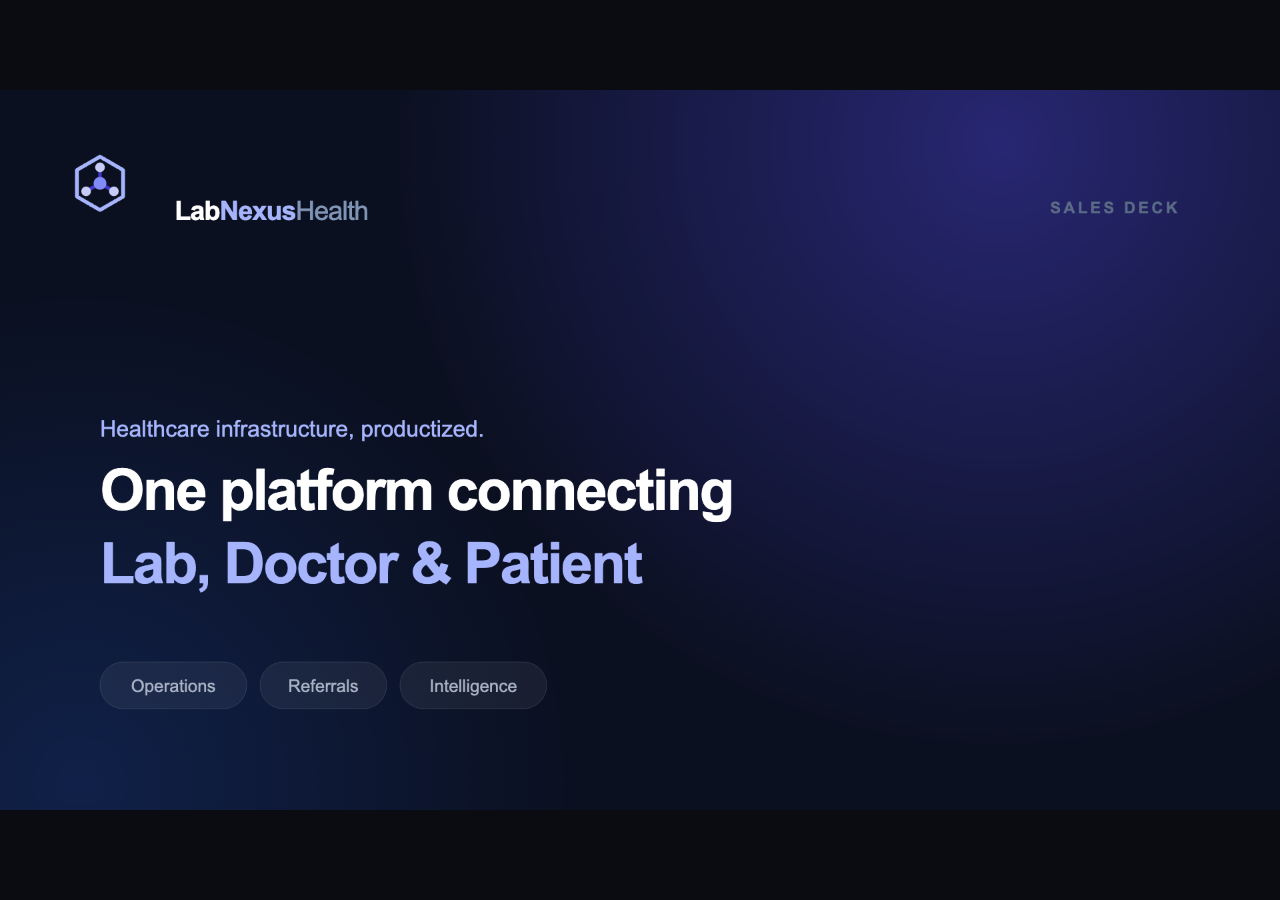
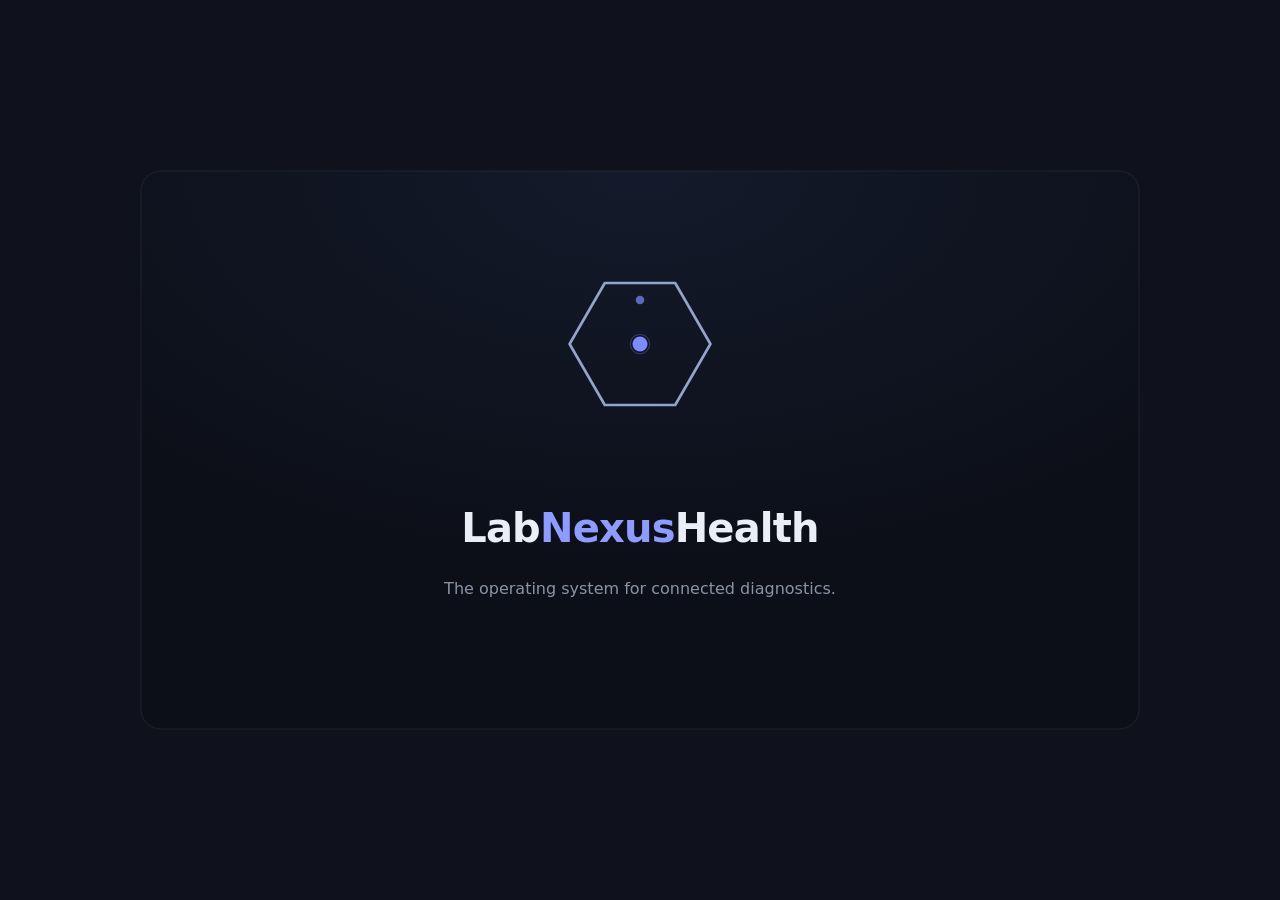
